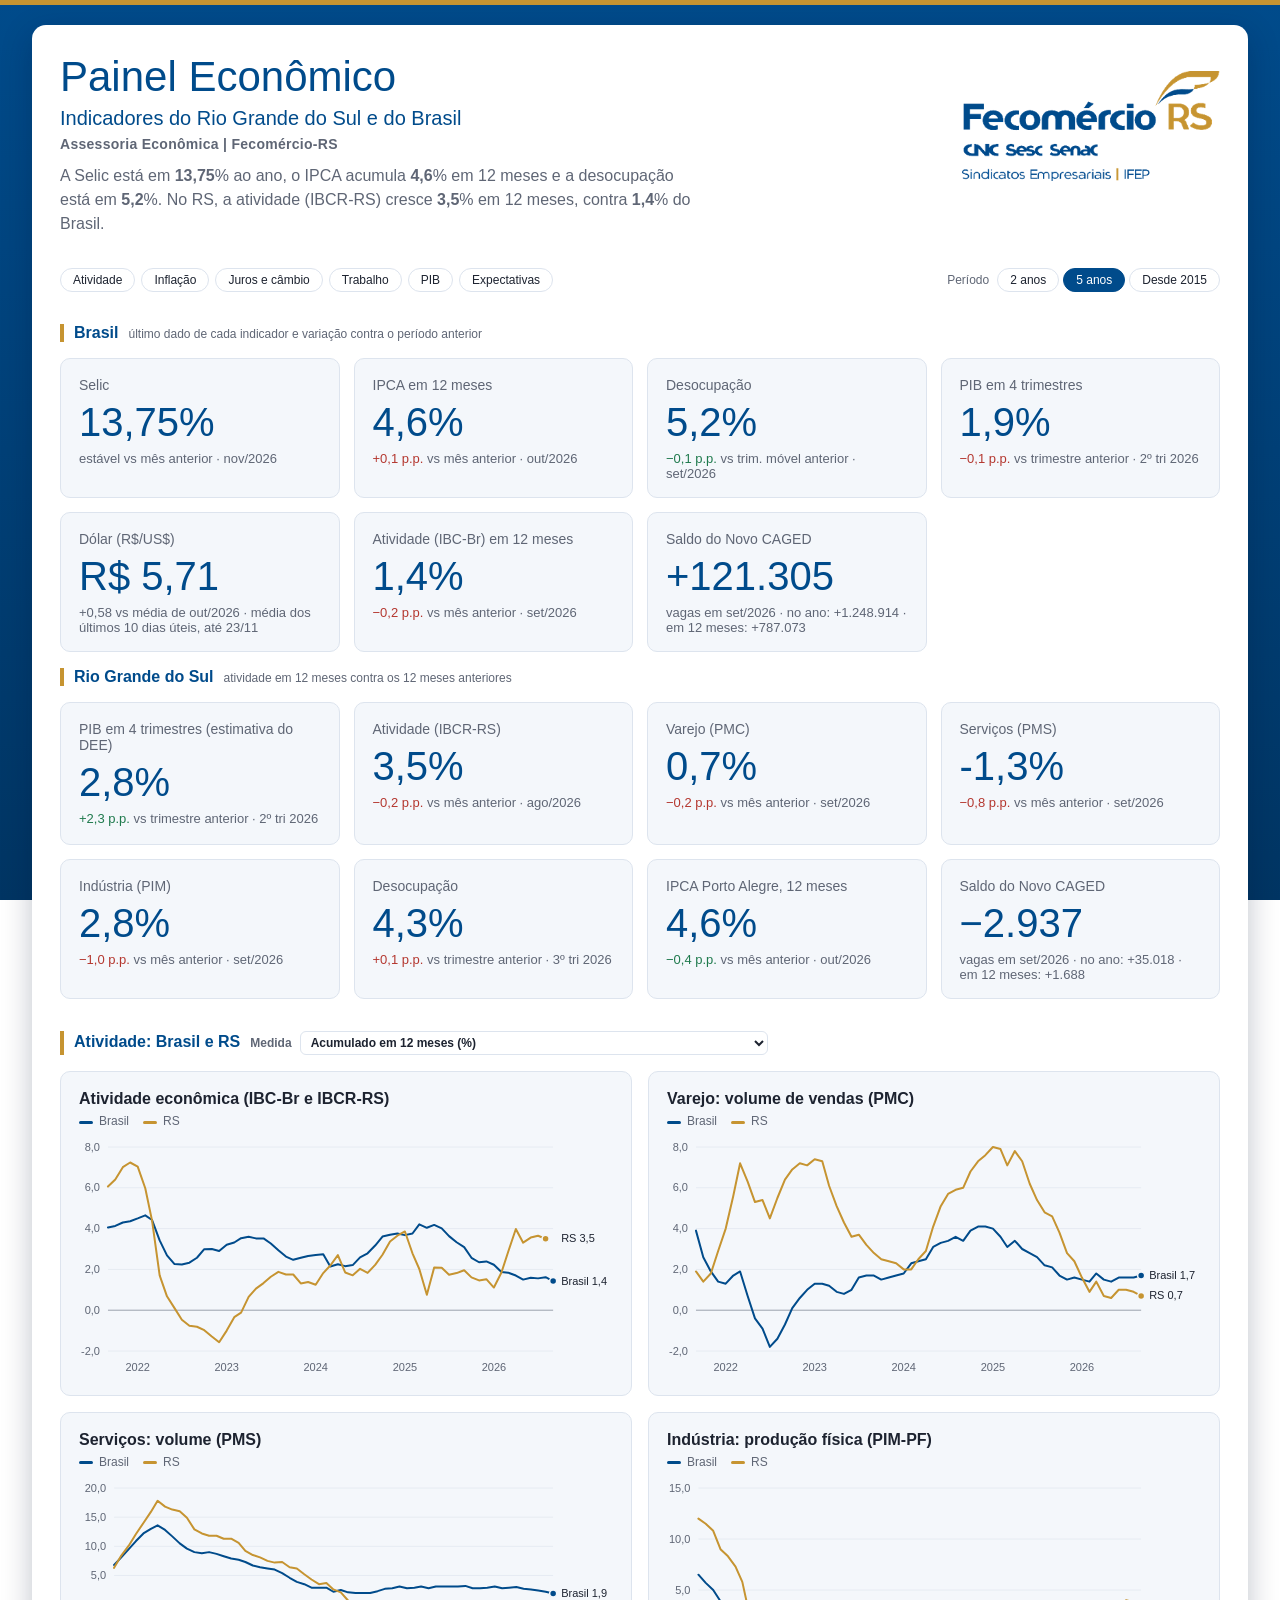
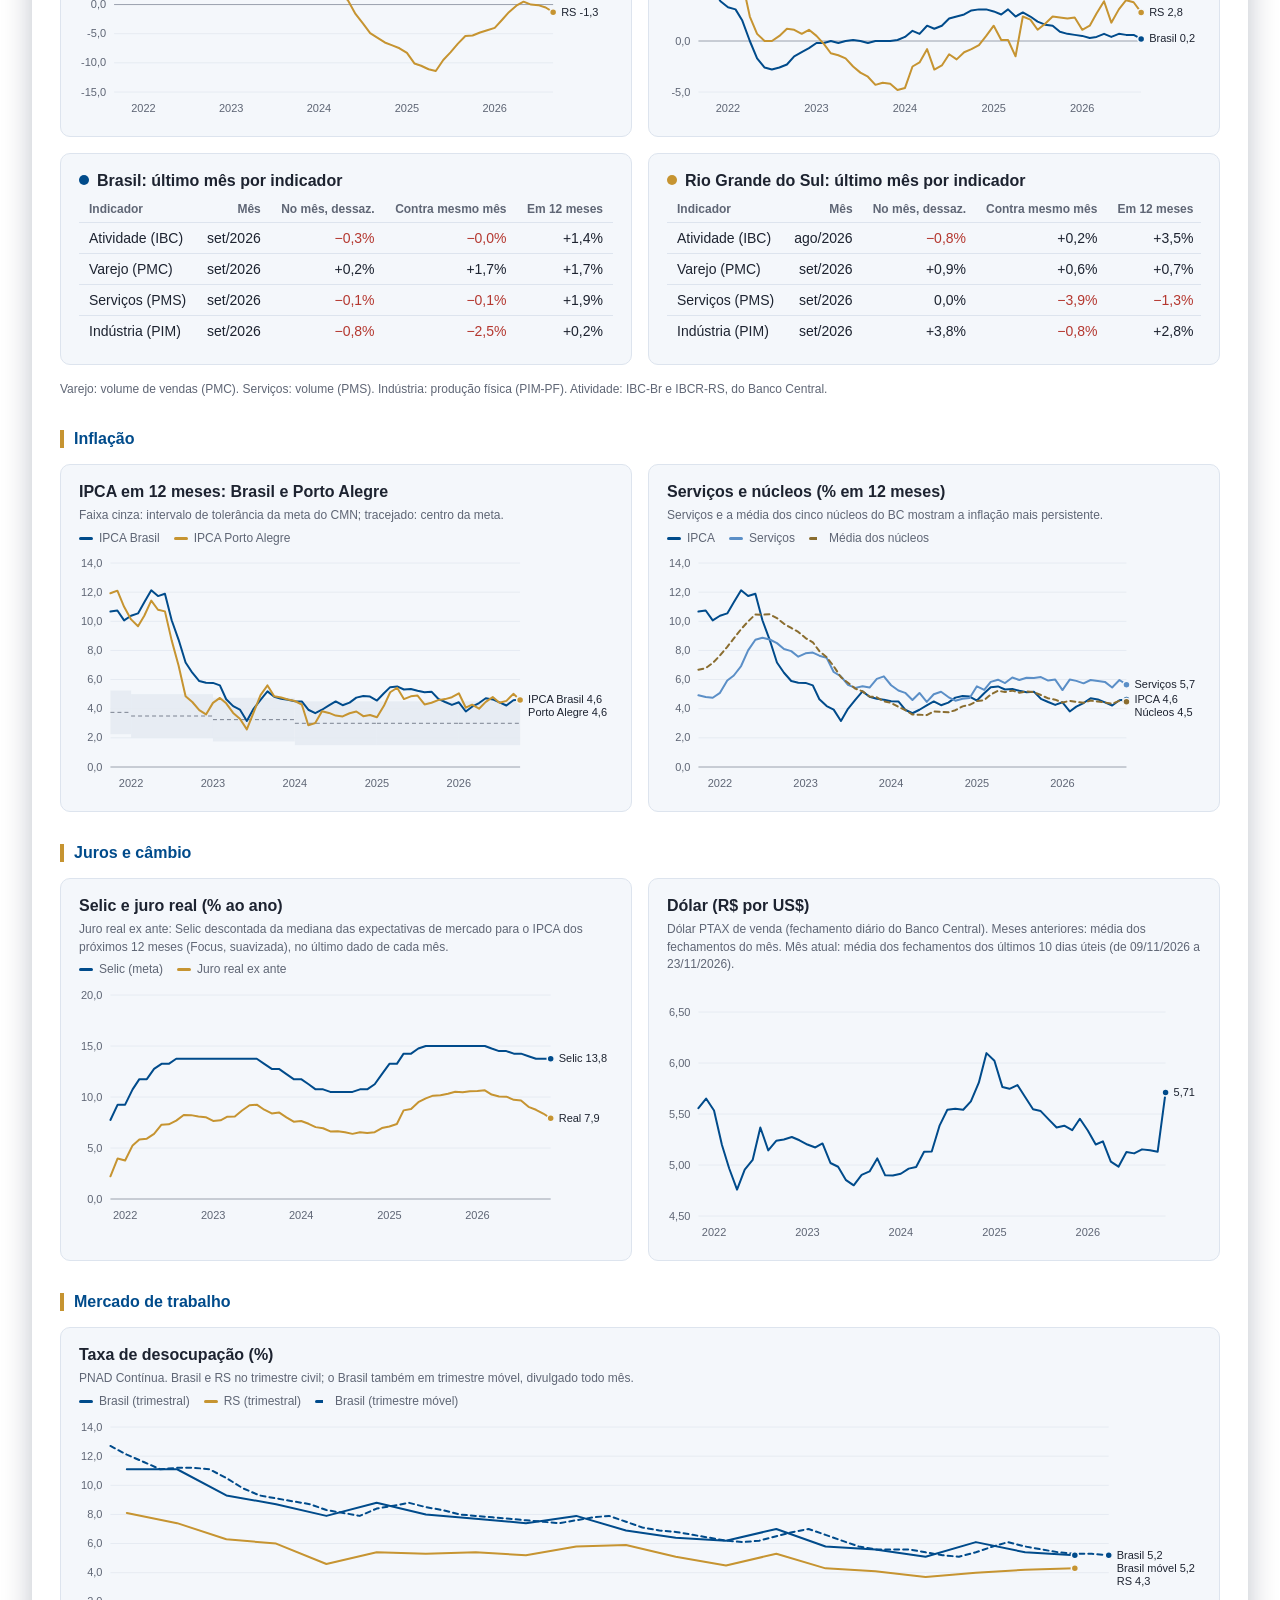
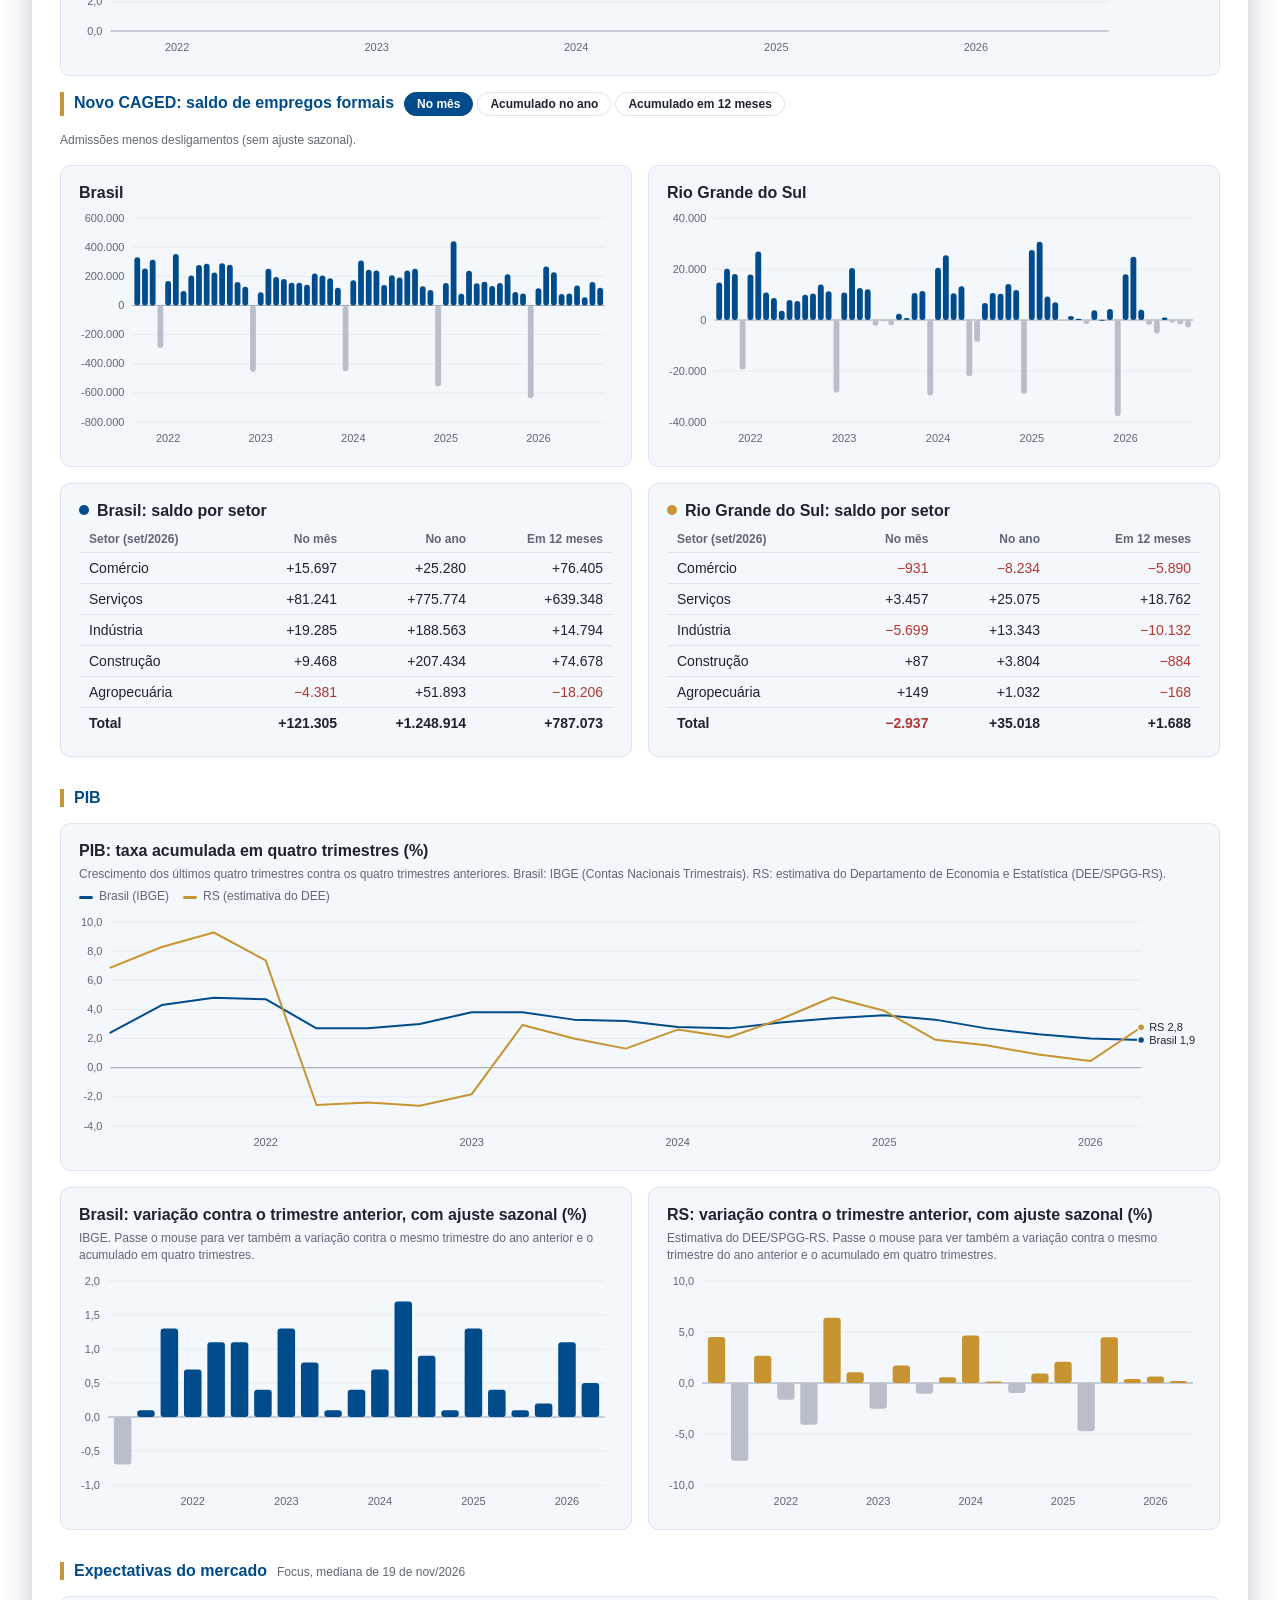
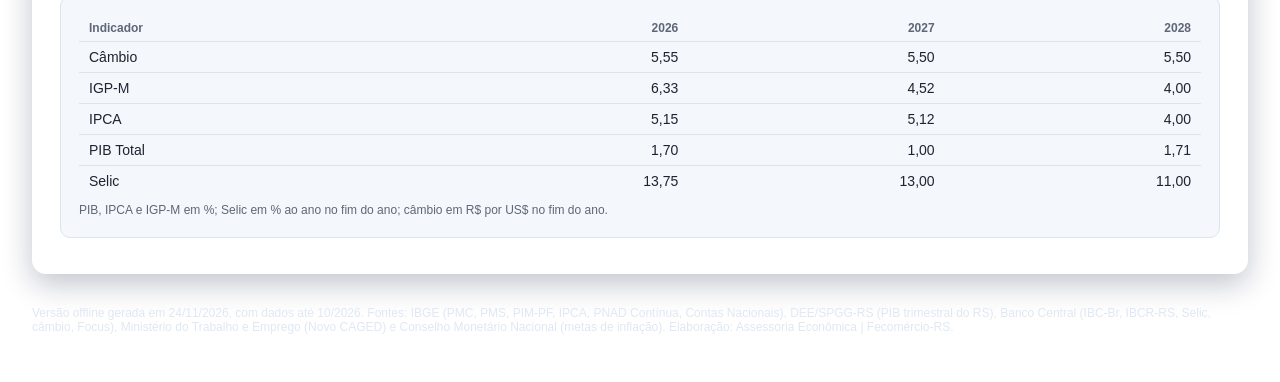
==== index.html @ 20d7b637 "Atualiza o painel (24/11/2026)" ====
<!doctype html>
<html lang="pt-BR">
<head>
<meta charset="utf-8">
<meta name="viewport" content="width=device-width, initial-scale=1">
<title>Painel Econômico | Fecomércio-RS</title>
<style>
:root {
  --color-bg: #ffffff; --color-fg: #1d2330; --color-fg-muted: #5f6675; --color-panel: #f6f7f9;
  --color-border-line: #e1e4ea; --color-ok: #1f7a4d; --color-bad: #b4372f;
  --cds-chart-grid: #e8ebf0; --cds-chart-axis: #9aa1ad; --cds-chart-reference: #7b8291; --cds-chart-muted: #b9bfca;
  --cds-surface-popover: #ffffff; --cds-border: #d5d9e0; --cds-shadow-popover: 0 4px 16px rgba(20, 28, 45, .12);
  --cds-text-secondary: #5f6675;
  --s1: #1f4e8c; --s2: #c0612b; --s3: #2e8a6e; --s4: #7b5ea7;
  color-scheme: light;
}
@media (prefers-color-scheme: dark) { :root {
  --color-bg: #15181e; --color-fg: #e8eaee; --color-fg-muted: #a2a8b3; --color-panel: #1d2129;
  --color-border-line: #2e333d; --color-ok: #5cc28f; --color-bad: #f07b6f;
  --cds-chart-grid: #2a2f38; --cds-chart-axis: #5d6471; --cds-chart-reference: #8a919d; --cds-chart-muted: #4c525d;
  --cds-surface-popover: #232833; --cds-border: #3a404b; --cds-shadow-popover: 0 4px 16px rgba(0, 0, 0, .45);
  --cds-text-secondary: #a2a8b3;
  --s1: #6ea4e8; --s2: #ee935a; --s3: #5cc2a0; --s4: #b399dd;
  color-scheme: dark;
} }
:root {
  --font-anthropic-sans: "Century Gothic", CenturyGothic, AppleGothic, "URW Gothic", sans-serif;
  --font-anthropic-serif: "Century Gothic", CenturyGothic, AppleGothic, "URW Gothic", sans-serif;
  --cds-font-size-caption: 12px; --cds-font-size-body: 14px; --cds-font-size-heading: 16px; --cds-font-size-title: 28px;
  --cds-font-weight-medium: 600;
  --cds-gap-xs: 6px; --cds-gap-sm: 10px; --cds-gap-md: 16px; --cds-gap-lg: 24px; --cds-gap-xl: 32px;
  --cds-pad-xs: 6px; --cds-pad-sm: 10px; --cds-pad-md: 14px; --cds-pad-lg: 18px;
  --cds-radius: 10px; --cds-dur-slow: 300ms;
}
html, body { margin: 0; background: var(--color-bg); color: var(--color-fg); }
#dash-root { padding: 28px var(--dash-gutter, 24px) 48px; }
.dash-skeleton { color: transparent !important; background: var(--color-border-line); border-radius: 4px; }
.pe-rodape { max-width: 1280px; margin: 32px auto 0; font-family: var(--font-anthropic-sans); font-size: 12px; color: var(--color-fg-muted); }
</style>
<style>/* Tema Fecomércio-RS: fundo azul #004B8B / #003563, detalhes em dourado #C69431, folha branca para o conteúdo.
   Sempre claro, mesmo com o computador no modo escuro. */
:root, :root[data-theme] {
  color-scheme: light;
  --color-bg: #ffffff; --color-fg: #1d2330; --color-fg-muted: #5f6675; --color-panel: #f4f7fb;
  --color-border-line: #dde4ee; --cds-chart-grid: #e6ebf2; --cds-chart-axis: #9aa1ad;
  --s1: #004B8B; --s2: #C69431; --s3: #5b8fc7; --s4: #8a6d2f;
  --color-ok: #1f7a4d; --color-bad: #b4372f; --cds-chart-reference: #7b8291; --cds-chart-muted: #b9bfca;
  --cds-surface-popover: #ffffff; --cds-border: #d5d9e0; --cds-shadow-popover: 0 4px 16px rgba(20, 28, 45, .12);
  --cds-text-secondary: #5f6675;
}
@media (prefers-color-scheme: dark) { :root {
  color-scheme: light;
  --color-bg: #ffffff; --color-fg: #1d2330; --color-fg-muted: #5f6675; --color-panel: #f4f7fb;
  --color-border-line: #dde4ee; --cds-chart-grid: #e6ebf2; --cds-chart-axis: #9aa1ad;
  --s1: #004B8B; --s2: #C69431; --s3: #5b8fc7; --s4: #8a6d2f;
  --color-ok: #1f7a4d; --color-bad: #b4372f; --cds-chart-reference: #7b8291; --cds-chart-muted: #b9bfca;
  --cds-surface-popover: #ffffff; --cds-border: #d5d9e0; --cds-shadow-popover: 0 4px 16px rgba(20, 28, 45, .12);
  --cds-text-secondary: #5f6675;
} }
html, body { background: linear-gradient(180deg, #004B8B 0%, #003563 100%) fixed; }
.fc-faixa { height: 5px; background: #C69431; }
#dash-root { padding-top: 20px !important; }
.pe { background: #ffffff; border-radius: 14px; padding: 28px 28px 36px; box-shadow: 0 10px 30px rgba(0, 20, 50, .25); }
.pe-title { color: #004B8B; font-size: 42px !important; line-height: 1.15; }
.pe-sub { color: #004B8B; font-size: 20px !important; }
.pe-org { color: #C69431; font-size: 14px !important; font-weight: 600; }
.pe-take { font-size: 16px !important; }
.pe-kpis { grid-template-columns: repeat(auto-fit, minmax(min(100%, 16rem), 1fr)) !important; gap: 14px !important; }
.pe-kpi { padding: 18px 18px 16px !important; gap: 6px !important; border-top: 3px solid #004B8B; }
.pe-kpi-l { font-size: 14px !important; }
.pe-kpi-v { font-size: 40px !important; color: #004B8B; }
.pe-kpi-d { font-size: 13px !important; }
.pe-h2 { color: #004B8B; border-left: 4px solid #C69431; padding-left: 10px; }
.pe button[aria-pressed="true"] { background: #004B8B !important; color: #fff !important; border-color: #004B8B !important; }
.pe-nav button:hover, .pe-seg button:hover { background: #eaf1f9; }
.pe-rodape { color: #dfe8f3; }
.pe-rodape a { color: #ffffff; }
@media (max-width: 600px) {
  .pe { padding: 18px 14px 24px; }
  .pe-title { font-size: 32px !important; }
}
</style>
</head>
<body>
<div class="fc-faixa"></div>
<div id="dash-root">
<script>// https://d3js.org v7.9.0 Copyright 2010-2023 Mike Bostock
!function(t,n){"object"==typeof exports&&"undefined"!=typeof module?n(exports):"function"==typeof define&&define.amd?define(["exports"],n):n((t="undefined"!=typeof globalThis?globalThis:t||self).d3=t.d3||{})}(this,(function(t){"use strict";function n(t,n){return null==t||null==n?NaN:t<n?-1:t>n?1:t>=n?0:NaN}function e(t,n){return null==t||null==n?NaN:n<t?-1:n>t?1:n>=t?0:NaN}function r(t){let r,o,a;function u(t,n,e=0,i=t.length){if(e<i){if(0!==r(n,n))return i;do{const r=e+i>>>1;o(t[r],n)<0?e=r+1:i=r}while(e<i)}return e}return 2!==t.length?(r=n,o=(e,r)=>n(t(e),r),a=(n,e)=>t(n)-e):(r=t===n||t===e?t:i,o=t,a=t),{left:u,center:function(t,n,e=0,r=t.length){const i=u(t,n,e,r-1);return i>e&&a(t[i-1],n)>-a(t[i],n)?i-1:i},right:function(t,n,e=0,i=t.length){if(e<i){if(0!==r(n,n))return i;do{const r=e+i>>>1;o(t[r],n)<=0?e=r+1:i=r}while(e<i)}return e}}}function i(){return 0}function o(t){return null===t?NaN:+t}const a=r(n),u=a.right,c=a.left,f=r(o).center;var s=u;const l=d(y),h=d((function(t){const n=y(t);return(t,e,r,i,o)=>{n(t,e,(r<<=2)+0,(i<<=2)+0,o<<=2),n(t,e,r+1,i+1,o),n(t,e,r+2,i+2,o),n(t,e,r+3,i+3,o)}}));function d(t){return function(n,e,r=e){if(!((e=+e)>=0))throw new RangeError("invalid rx");if(!((r=+r)>=0))throw new RangeError("invalid ry");let{data:i,width:o,height:a}=n;if(!((o=Math.floor(o))>=0))throw new RangeError("invalid width");if(!((a=Math.floor(void 0!==a?a:i.length/o))>=0))throw new RangeError("invalid height");if(!o||!a||!e&&!r)return n;const u=e&&t(e),c=r&&t(r),f=i.slice();return u&&c?(p(u,f,i,o,a),p(u,i,f,o,a),p(u,f,i,o,a),g(c,i,f,o,a),g(c,f,i,o,a),g(c,i,f,o,a)):u?(p(u,i,f,o,a),p(u,f,i,o,a),p(u,i,f,o,a)):c&&(g(c,i,f,o,a),g(c,f,i,o,a),g(c,i,f,o,a)),n}}function p(t,n,e,r,i){for(let o=0,a=r*i;o<a;)t(n,e,o,o+=r,1)}function g(t,n,e,r,i){for(let o=0,a=r*i;o<r;++o)t(n,e,o,o+a,r)}function y(t){const n=Math.floor(t);if(n===t)return function(t){const n=2*t+1;return(e,r,i,o,a)=>{if(!((o-=a)>=i))return;let u=t*r[i];const c=a*t;for(let t=i,n=i+c;t<n;t+=a)u+=r[Math.min(o,t)];for(let t=i,f=o;t<=f;t+=a)u+=r[Math.min(o,t+c)],e[t]=u/n,u-=r[Math.max(i,t-c)]}}(t);const e=t-n,r=2*t+1;return(t,i,o,a,u)=>{if(!((a-=u)>=o))return;let c=n*i[o];const f=u*n,s=f+u;for(let t=o,n=o+f;t<n;t+=u)c+=i[Math.min(a,t)];for(let n=o,l=a;n<=l;n+=u)c+=i[Math.min(a,n+f)],t[n]=(c+e*(i[Math.max(o,n-s)]+i[Math.min(a,n+s)]))/r,c-=i[Math.max(o,n-f)]}}function v(t,n){let e=0;if(void 0===n)for(let n of t)null!=n&&(n=+n)>=n&&++e;else{let r=-1;for(let i of t)null!=(i=n(i,++r,t))&&(i=+i)>=i&&++e}return e}function _(t){return 0|t.length}function b(t){return!(t>0)}function m(t){return"object"!=typeof t||"length"in t?t:Array.from(t)}function x(t,n){let e,r=0,i=0,o=0;if(void 0===n)for(let n of t)null!=n&&(n=+n)>=n&&(e=n-i,i+=e/++r,o+=e*(n-i));else{let a=-1;for(let u of t)null!=(u=n(u,++a,t))&&(u=+u)>=u&&(e=u-i,i+=e/++r,o+=e*(u-i))}if(r>1)return o/(r-1)}function w(t,n){const e=x(t,n);return e?Math.sqrt(e):e}function M(t,n){let e,r;if(void 0===n)for(const n of t)null!=n&&(void 0===e?n>=n&&(e=r=n):(e>n&&(e=n),r<n&&(r=n)));else{let i=-1;for(let o of t)null!=(o=n(o,++i,t))&&(void 0===e?o>=o&&(e=r=o):(e>o&&(e=o),r<o&&(r=o)))}return[e,r]}class T{constructor(){this._partials=new Float64Array(32),this._n=0}add(t){const n=this._partials;let e=0;for(let r=0;r<this._n&&r<32;r++){const i=n[r],o=t+i,a=Math.abs(t)<Math.abs(i)?t-(o-i):i-(o-t);a&&(n[e++]=a),t=o}return n[e]=t,this._n=e+1,this}valueOf(){const t=this._partials;let n,e,r,i=this._n,o=0;if(i>0){for(o=t[--i];i>0&&(n=o,e=t[--i],o=n+e,r=e-(o-n),!r););i>0&&(r<0&&t[i-1]<0||r>0&&t[i-1]>0)&&(e=2*r,n=o+e,e==n-o&&(o=n))}return o}}class InternMap extends Map{constructor(t,n=N){if(super(),Object.defineProperties(this,{_intern:{value:new Map},_key:{value:n}}),null!=t)for(const[n,e]of t)this.set(n,e)}get(t){return super.get(A(this,t))}has(t){return super.has(A(this,t))}set(t,n){return super.set(S(this,t),n)}delete(t){return super.delete(E(this,t))}}class InternSet extends Set{constructor(t,n=N){if(super(),Object.defineProperties(this,{_intern:{value:new Map},_key:{value:n}}),null!=t)for(const n of t)this.add(n)}has(t){return super.has(A(this,t))}add(t){return super.add(S(this,t))}delete(t){return super.delete(E(this,t))}}function A({_intern:t,_key:n},e){const r=n(e);return t.has(r)?t.get(r):e}function S({_intern:t,_key:n},e){const r=n(e);return t.has(r)?t.get(r):(t.set(r,e),e)}function E({_intern:t,_key:n},e){const r=n(e);return t.has(r)&&(e=t.get(r),t.delete(r)),e}function N(t){return null!==t&&"object"==typeof t?t.valueOf():t}function k(t){return t}function C(t,...n){return F(t,k,k,n)}function P(t,...n){return F(t,Array.from,k,n)}function z(t,n){for(let e=1,r=n.length;e<r;++e)t=t.flatMap((t=>t.pop().map((([n,e])=>[...t,n,e]))));return t}function $(t,n,...e){return F(t,k,n,e)}function D(t,n,...e){return F(t,Array.from,n,e)}function R(t){if(1!==t.length)throw new Error("duplicate key");return t[0]}function F(t,n,e,r){return function t(i,o){if(o>=r.length)return e(i);const a=new InternMap,u=r[o++];let c=-1;for(const t of i){const n=u(t,++c,i),e=a.get(n);e?e.push(t):a.set(n,[t])}for(const[n,e]of a)a.set(n,t(e,o));return n(a)}(t,0)}function q(t,n){return Array.from(n,(n=>t[n]))}function U(t,...n){if("function"!=typeof t[Symbol.iterator])throw new TypeError("values is not iterable");t=Array.from(t);let[e]=n;if(e&&2!==e.length||n.length>1){const r=Uint32Array.from(t,((t,n)=>n));return n.length>1?(n=n.map((n=>t.map(n))),r.sort(((t,e)=>{for(const r of n){const n=O(r[t],r[e]);if(n)return n}}))):(e=t.map(e),r.sort(((t,n)=>O(e[t],e[n])))),q(t,r)}return t.sort(I(e))}function I(t=n){if(t===n)return O;if("function"!=typeof t)throw new TypeError("compare is not a function");return(n,e)=>{const r=t(n,e);return r||0===r?r:(0===t(e,e))-(0===t(n,n))}}function O(t,n){return(null==t||!(t>=t))-(null==n||!(n>=n))||(t<n?-1:t>n?1:0)}var B=Array.prototype.slice;function Y(t){return()=>t}const L=Math.sqrt(50),j=Math.sqrt(10),H=Math.sqrt(2);function X(t,n,e){const r=(n-t)/Math.max(0,e),i=Math.floor(Math.log10(r)),o=r/Math.pow(10,i),a=o>=L?10:o>=j?5:o>=H?2:1;let u,c,f;return i<0?(f=Math.pow(10,-i)/a,u=Math.round(t*f),c=Math.round(n*f),u/f<t&&++u,c/f>n&&--c,f=-f):(f=Math.pow(10,i)*a,u=Math.round(t/f),c=Math.round(n/f),u*f<t&&++u,c*f>n&&--c),c<u&&.5<=e&&e<2?X(t,n,2*e):[u,c,f]}function G(t,n,e){if(!((e=+e)>0))return[];if((t=+t)===(n=+n))return[t];const r=n<t,[i,o,a]=r?X(n,t,e):X(t,n,e);if(!(o>=i))return[];const u=o-i+1,c=new Array(u);if(r)if(a<0)for(let t=0;t<u;++t)c[t]=(o-t)/-a;else for(let t=0;t<u;++t)c[t]=(o-t)*a;else if(a<0)for(let t=0;t<u;++t)c[t]=(i+t)/-a;else for(let t=0;t<u;++t)c[t]=(i+t)*a;return c}function V(t,n,e){return X(t=+t,n=+n,e=+e)[2]}function W(t,n,e){e=+e;const r=(n=+n)<(t=+t),i=r?V(n,t,e):V(t,n,e);return(r?-1:1)*(i<0?1/-i:i)}function Z(t,n,e){let r;for(;;){const i=V(t,n,e);if(i===r||0===i||!isFinite(i))return[t,n];i>0?(t=Math.floor(t/i)*i,n=Math.ceil(n/i)*i):i<0&&(t=Math.ceil(t*i)/i,n=Math.floor(n*i)/i),r=i}}function K(t){return Math.max(1,Math.ceil(Math.log(v(t))/Math.LN2)+1)}function Q(){var t=k,n=M,e=K;function r(r){Array.isArray(r)||(r=Array.from(r));var i,o,a,u=r.length,c=new Array(u);for(i=0;i<u;++i)c[i]=t(r[i],i,r);var f=n(c),l=f[0],h=f[1],d=e(c,l,h);if(!Array.isArray(d)){const t=h,e=+d;if(n===M&&([l,h]=Z(l,h,e)),(d=G(l,h,e))[0]<=l&&(a=V(l,h,e)),d[d.length-1]>=h)if(t>=h&&n===M){const t=V(l,h,e);isFinite(t)&&(t>0?h=(Math.floor(h/t)+1)*t:t<0&&(h=(Math.ceil(h*-t)+1)/-t))}else d.pop()}for(var p=d.length,g=0,y=p;d[g]<=l;)++g;for(;d[y-1]>h;)--y;(g||y<p)&&(d=d.slice(g,y),p=y-g);var v,_=new Array(p+1);for(i=0;i<=p;++i)(v=_[i]=[]).x0=i>0?d[i-1]:l,v.x1=i<p?d[i]:h;if(isFinite(a)){if(a>0)for(i=0;i<u;++i)null!=(o=c[i])&&l<=o&&o<=h&&_[Math.min(p,Math.floor((o-l)/a))].push(r[i]);else if(a<0)for(i=0;i<u;++i)if(null!=(o=c[i])&&l<=o&&o<=h){const t=Math.floor((l-o)*a);_[Math.min(p,t+(d[t]<=o))].push(r[i])}}else for(i=0;i<u;++i)null!=(o=c[i])&&l<=o&&o<=h&&_[s(d,o,0,p)].push(r[i]);return _}return r.value=function(n){return arguments.length?(t="function"==typeof n?n:Y(n),r):t},r.domain=function(t){return arguments.length?(n="function"==typeof t?t:Y([t[0],t[1]]),r):n},r.thresholds=function(t){return arguments.length?(e="function"==typeof t?t:Y(Array.isArray(t)?B.call(t):t),r):e},r}function J(t,n){let e;if(void 0===n)for(const n of t)null!=n&&(e<n||void 0===e&&n>=n)&&(e=n);else{let r=-1;for(let i of t)null!=(i=n(i,++r,t))&&(e<i||void 0===e&&i>=i)&&(e=i)}return e}function tt(t,n){let e,r=-1,i=-1;if(void 0===n)for(const n of t)++i,null!=n&&(e<n||void 0===e&&n>=n)&&(e=n,r=i);else for(let o of t)null!=(o=n(o,++i,t))&&(e<o||void 0===e&&o>=o)&&(e=o,r=i);return r}function nt(t,n){let e;if(void 0===n)for(const n of t)null!=n&&(e>n||void 0===e&&n>=n)&&(e=n);else{let r=-1;for(let i of t)null!=(i=n(i,++r,t))&&(e>i||void 0===e&&i>=i)&&(e=i)}return e}function et(t,n){let e,r=-1,i=-1;if(void 0===n)for(const n of t)++i,null!=n&&(e>n||void 0===e&&n>=n)&&(e=n,r=i);else for(let o of t)null!=(o=n(o,++i,t))&&(e>o||void 0===e&&o>=o)&&(e=o,r=i);return r}function rt(t,n,e=0,r=1/0,i){if(n=Math.floor(n),e=Math.floor(Math.max(0,e)),r=Math.floor(Math.min(t.length-1,r)),!(e<=n&&n<=r))return t;for(i=void 0===i?O:I(i);r>e;){if(r-e>600){const o=r-e+1,a=n-e+1,u=Math.log(o),c=.5*Math.exp(2*u/3),f=.5*Math.sqrt(u*c*(o-c)/o)*(a-o/2<0?-1:1);rt(t,n,Math.max(e,Math.floor(n-a*c/o+f)),Math.min(r,Math.floor(n+(o-a)*c/o+f)),i)}const o=t[n];let a=e,u=r;for(it(t,e,n),i(t[r],o)>0&&it(t,e,r);a<u;){for(it(t,a,u),++a,--u;i(t[a],o)<0;)++a;for(;i(t[u],o)>0;)--u}0===i(t[e],o)?it(t,e,u):(++u,it(t,u,r)),u<=n&&(e=u+1),n<=u&&(r=u-1)}return t}function it(t,n,e){const r=t[n];t[n]=t[e],t[e]=r}function ot(t,e=n){let r,i=!1;if(1===e.length){let o;for(const a of t){const t=e(a);(i?n(t,o)>0:0===n(t,t))&&(r=a,o=t,i=!0)}}else for(const n of t)(i?e(n,r)>0:0===e(n,n))&&(r=n,i=!0);return r}function at(t,n,e){if(t=Float64Array.from(function*(t,n){if(void 0===n)for(let n of t)null!=n&&(n=+n)>=n&&(yield n);else{let e=-1;for(let r of t)null!=(r=n(r,++e,t))&&(r=+r)>=r&&(yield r)}}(t,e)),(r=t.length)&&!isNaN(n=+n)){if(n<=0||r<2)return nt(t);if(n>=1)return J(t);var r,i=(r-1)*n,o=Math.floor(i),a=J(rt(t,o).subarray(0,o+1));return a+(nt(t.subarray(o+1))-a)*(i-o)}}function ut(t,n,e=o){if((r=t.length)&&!isNaN(n=+n)){if(n<=0||r<2)return+e(t[0],0,t);if(n>=1)return+e(t[r-1],r-1,t);var r,i=(r-1)*n,a=Math.floor(i),u=+e(t[a],a,t);return u+(+e(t[a+1],a+1,t)-u)*(i-a)}}function ct(t,n,e=o){if(!isNaN(n=+n)){if(r=Float64Array.from(t,((n,r)=>o(e(t[r],r,t)))),n<=0)return et(r);if(n>=1)return tt(r);var r,i=Uint32Array.from(t,((t,n)=>n)),a=r.length-1,u=Math.floor(a*n);return rt(i,u,0,a,((t,n)=>O(r[t],r[n]))),(u=ot(i.subarray(0,u+1),(t=>r[t])))>=0?u:-1}}function ft(t){return Array.from(function*(t){for(const n of t)yield*n}(t))}function st(t,n){return[t,n]}function lt(t,n,e){t=+t,n=+n,e=(i=arguments.length)<2?(n=t,t=0,1):i<3?1:+e;for(var r=-1,i=0|Math.max(0,Math.ceil((n-t)/e)),o=new Array(i);++r<i;)o[r]=t+r*e;return o}function ht(t,e=n){if(1===e.length)return et(t,e);let r,i=-1,o=-1;for(const n of t)++o,(i<0?0===e(n,n):e(n,r)<0)&&(r=n,i=o);return i}var dt=pt(Math.random);function pt(t){return function(n,e=0,r=n.length){let i=r-(e=+e);for(;i;){const r=t()*i--|0,o=n[i+e];n[i+e]=n[r+e],n[r+e]=o}return n}}function gt(t){if(!(i=t.length))return[];for(var n=-1,e=nt(t,yt),r=new Array(e);++n<e;)for(var i,o=-1,a=r[n]=new Array(i);++o<i;)a[o]=t[o][n];return r}function yt(t){return t.length}function vt(t){return t instanceof InternSet?t:new InternSet(t)}function _t(t,n){const e=t[Symbol.iterator](),r=new Set;for(const t of n){const n=bt(t);if(r.has(n))continue;let i,o;for(;({value:i,done:o}=e.next());){if(o)return!1;const t=bt(i);if(r.add(t),Object.is(n,t))break}}return!0}function bt(t){return null!==t&&"object"==typeof t?t.valueOf():t}function mt(t){return t}var xt=1,wt=2,Mt=3,Tt=4,At=1e-6;function St(t){return"translate("+t+",0)"}function Et(t){return"translate(0,"+t+")"}function Nt(t){return n=>+t(n)}function kt(t,n){return n=Math.max(0,t.bandwidth()-2*n)/2,t.round()&&(n=Math.round(n)),e=>+t(e)+n}function Ct(){return!this.__axis}function Pt(t,n){var e=[],r=null,i=null,o=6,a=6,u=3,c="undefined"!=typeof window&&window.devicePixelRatio>1?0:.5,f=t===xt||t===Tt?-1:1,s=t===Tt||t===wt?"x":"y",l=t===xt||t===Mt?St:Et;function h(h){var d=null==r?n.ticks?n.ticks.apply(n,e):n.domain():r,p=null==i?n.tickFormat?n.tickFormat.apply(n,e):mt:i,g=Math.max(o,0)+u,y=n.range(),v=+y[0]+c,_=+y[y.length-1]+c,b=(n.bandwidth?kt:Nt)(n.copy(),c),m=h.selection?h.selection():h,x=m.selectAll(".domain").data([null]),w=m.selectAll(".tick").data(d,n).order(),M=w.exit(),T=w.enter().append("g").attr("class","tick"),A=w.select("line"),S=w.select("text");x=x.merge(x.enter().insert("path",".tick").attr("class","domain").attr("stroke","currentColor")),w=w.merge(T),A=A.merge(T.append("line").attr("stroke","currentColor").attr(s+"2",f*o)),S=S.merge(T.append("text").attr("fill","currentColor").attr(s,f*g).attr("dy",t===xt?"0em":t===Mt?"0.71em":"0.32em")),h!==m&&(x=x.transition(h),w=w.transition(h),A=A.transition(h),S=S.transition(h),M=M.transition(h).attr("opacity",At).attr("transform",(function(t){return isFinite(t=b(t))?l(t+c):this.getAttribute("transform")})),T.attr("opacity",At).attr("transform",(function(t){var n=this.parentNode.__axis;return l((n&&isFinite(n=n(t))?n:b(t))+c)}))),M.remove(),x.attr("d",t===Tt||t===wt?a?"M"+f*a+","+v+"H"+c+"V"+_+"H"+f*a:"M"+c+","+v+"V"+_:a?"M"+v+","+f*a+"V"+c+"H"+_+"V"+f*a:"M"+v+","+c+"H"+_),w.attr("opacity",1).attr("transform",(function(t){return l(b(t)+c)})),A.attr(s+"2",f*o),S.attr(s,f*g).text(p),m.filter(Ct).attr("fill","none").attr("font-size",10).attr("font-family","sans-serif").attr("text-anchor",t===wt?"start":t===Tt?"end":"middle"),m.each((function(){this.__axis=b}))}return h.scale=function(t){return arguments.length?(n=t,h):n},h.ticks=function(){return e=Array.from(arguments),h},h.tickArguments=function(t){return arguments.length?(e=null==t?[]:Array.from(t),h):e.slice()},h.tickValues=function(t){return arguments.length?(r=null==t?null:Array.from(t),h):r&&r.slice()},h.tickFormat=function(t){return arguments.length?(i=t,h):i},h.tickSize=function(t){return arguments.length?(o=a=+t,h):o},h.tickSizeInner=function(t){return arguments.length?(o=+t,h):o},h.tickSizeOuter=function(t){return arguments.length?(a=+t,h):a},h.tickPadding=function(t){return arguments.length?(u=+t,h):u},h.offset=function(t){return arguments.length?(c=+t,h):c},h}var zt={value:()=>{}};function $t(){for(var t,n=0,e=arguments.length,r={};n<e;++n){if(!(t=arguments[n]+"")||t in r||/[\s.]/.test(t))throw new Error("illegal type: "+t);r[t]=[]}return new Dt(r)}function Dt(t){this._=t}function Rt(t,n){for(var e,r=0,i=t.length;r<i;++r)if((e=t[r]).name===n)return e.value}function Ft(t,n,e){for(var r=0,i=t.length;r<i;++r)if(t[r].name===n){t[r]=zt,t=t.slice(0,r).concat(t.slice(r+1));break}return null!=e&&t.push({name:n,value:e}),t}Dt.prototype=$t.prototype={constructor:Dt,on:function(t,n){var e,r,i=this._,o=(r=i,(t+"").trim().split(/^|\s+/).map((function(t){var n="",e=t.indexOf(".");if(e>=0&&(n=t.slice(e+1),t=t.slice(0,e)),t&&!r.hasOwnProperty(t))throw new Error("unknown type: "+t);return{type:t,name:n}}))),a=-1,u=o.length;if(!(arguments.length<2)){if(null!=n&&"function"!=typeof n)throw new Error("invalid callback: "+n);for(;++a<u;)if(e=(t=o[a]).type)i[e]=Ft(i[e],t.name,n);else if(null==n)for(e in i)i[e]=Ft(i[e],t.name,null);return this}for(;++a<u;)if((e=(t=o[a]).type)&&(e=Rt(i[e],t.name)))return e},copy:function(){var t={},n=this._;for(var e in n)t[e]=n[e].slice();return new Dt(t)},call:function(t,n){if((e=arguments.length-2)>0)for(var e,r,i=new Array(e),o=0;o<e;++o)i[o]=arguments[o+2];if(!this._.hasOwnProperty(t))throw new Error("unknown type: "+t);for(o=0,e=(r=this._[t]).length;o<e;++o)r[o].value.apply(n,i)},apply:function(t,n,e){if(!this._.hasOwnProperty(t))throw new Error("unknown type: "+t);for(var r=this._[t],i=0,o=r.length;i<o;++i)r[i].value.apply(n,e)}};var qt="http://www.w3.org/1999/xhtml",Ut={svg:"http://www.w3.org/2000/svg",xhtml:qt,xlink:"http://www.w3.org/1999/xlink",xml:"http://www.w3.org/XML/1998/namespace",xmlns:"http://www.w3.org/2000/xmlns/"};function It(t){var n=t+="",e=n.indexOf(":");return e>=0&&"xmlns"!==(n=t.slice(0,e))&&(t=t.slice(e+1)),Ut.hasOwnProperty(n)?{space:Ut[n],local:t}:t}function Ot(t){return function(){var n=this.ownerDocument,e=this.namespaceURI;return e===qt&&n.documentElement.namespaceURI===qt?n.createElement(t):n.createElementNS(e,t)}}function Bt(t){return function(){return this.ownerDocument.createElementNS(t.space,t.local)}}function Yt(t){var n=It(t);return(n.local?Bt:Ot)(n)}function Lt(){}function jt(t){return null==t?Lt:function(){return this.querySelector(t)}}function Ht(t){return null==t?[]:Array.isArray(t)?t:Array.from(t)}function Xt(){return[]}function Gt(t){return null==t?Xt:function(){return this.querySelectorAll(t)}}function Vt(t){return function(){return this.matches(t)}}function Wt(t){return function(n){return n.matches(t)}}var Zt=Array.prototype.find;function Kt(){return this.firstElementChild}var Qt=Array.prototype.filter;function Jt(){return Array.from(this.children)}function tn(t){return new Array(t.length)}function nn(t,n){this.ownerDocument=t.ownerDocument,this.namespaceURI=t.namespaceURI,this._next=null,this._parent=t,this.__data__=n}function en(t,n,e,r,i,o){for(var a,u=0,c=n.length,f=o.length;u<f;++u)(a=n[u])?(a.__data__=o[u],r[u]=a):e[u]=new nn(t,o[u]);for(;u<c;++u)(a=n[u])&&(i[u]=a)}function rn(t,n,e,r,i,o,a){var u,c,f,s=new Map,l=n.length,h=o.length,d=new Array(l);for(u=0;u<l;++u)(c=n[u])&&(d[u]=f=a.call(c,c.__data__,u,n)+"",s.has(f)?i[u]=c:s.set(f,c));for(u=0;u<h;++u)f=a.call(t,o[u],u,o)+"",(c=s.get(f))?(r[u]=c,c.__data__=o[u],s.delete(f)):e[u]=new nn(t,o[u]);for(u=0;u<l;++u)(c=n[u])&&s.get(d[u])===c&&(i[u]=c)}function on(t){return t.__data__}function an(t){return"object"==typeof t&&"length"in t?t:Array.from(t)}function un(t,n){return t<n?-1:t>n?1:t>=n?0:NaN}function cn(t){return function(){this.removeAttribute(t)}}function fn(t){return function(){this.removeAttributeNS(t.space,t.local)}}function sn(t,n){return function(){this.setAttribute(t,n)}}function ln(t,n){return function(){this.setAttributeNS(t.space,t.local,n)}}function hn(t,n){return function(){var e=n.apply(this,arguments);null==e?this.removeAttribute(t):this.setAttribute(t,e)}}function dn(t,n){return function(){var e=n.apply(this,arguments);null==e?this.removeAttributeNS(t.space,t.local):this.setAttributeNS(t.space,t.local,e)}}function pn(t){return t.ownerDocument&&t.ownerDocument.defaultView||t.document&&t||t.defaultView}function gn(t){return function(){this.style.removeProperty(t)}}function yn(t,n,e){return function(){this.style.setProperty(t,n,e)}}function vn(t,n,e){return function(){var r=n.apply(this,arguments);null==r?this.style.removeProperty(t):this.style.setProperty(t,r,e)}}function _n(t,n){return t.style.getPropertyValue(n)||pn(t).getComputedStyle(t,null).getPropertyValue(n)}function bn(t){return function(){delete this[t]}}function mn(t,n){return function(){this[t]=n}}function xn(t,n){return function(){var e=n.apply(this,arguments);null==e?delete this[t]:this[t]=e}}function wn(t){return t.trim().split(/^|\s+/)}function Mn(t){return t.classList||new Tn(t)}function Tn(t){this._node=t,this._names=wn(t.getAttribute("class")||"")}function An(t,n){for(var e=Mn(t),r=-1,i=n.length;++r<i;)e.add(n[r])}function Sn(t,n){for(var e=Mn(t),r=-1,i=n.length;++r<i;)e.remove(n[r])}function En(t){return function(){An(this,t)}}function Nn(t){return function(){Sn(this,t)}}function kn(t,n){return function(){(n.apply(this,arguments)?An:Sn)(this,t)}}function Cn(){this.textContent=""}function Pn(t){return function(){this.textContent=t}}function zn(t){return function(){var n=t.apply(this,arguments);this.textContent=null==n?"":n}}function $n(){this.innerHTML=""}function Dn(t){return function(){this.innerHTML=t}}function Rn(t){return function(){var n=t.apply(this,arguments);this.innerHTML=null==n?"":n}}function Fn(){this.nextSibling&&this.parentNode.appendChild(this)}function qn(){this.previousSibling&&this.parentNode.insertBefore(this,this.parentNode.firstChild)}function Un(){return null}function In(){var t=this.parentNode;t&&t.removeChild(this)}function On(){var t=this.cloneNode(!1),n=this.parentNode;return n?n.insertBefore(t,this.nextSibling):t}function Bn(){var t=this.cloneNode(!0),n=this.parentNode;return n?n.insertBefore(t,this.nextSibling):t}function Yn(t){return function(){var n=this.__on;if(n){for(var e,r=0,i=-1,o=n.length;r<o;++r)e=n[r],t.type&&e.type!==t.type||e.name!==t.name?n[++i]=e:this.removeEventListener(e.type,e.listener,e.options);++i?n.length=i:delete this.__on}}}function Ln(t,n,e){return function(){var r,i=this.__on,o=function(t){return function(n){t.call(this,n,this.__data__)}}(n);if(i)for(var a=0,u=i.length;a<u;++a)if((r=i[a]).type===t.type&&r.name===t.name)return this.removeEventListener(r.type,r.listener,r.options),this.addEventListener(r.type,r.listener=o,r.options=e),void(r.value=n);this.addEventListener(t.type,o,e),r={type:t.type,name:t.name,value:n,listener:o,options:e},i?i.push(r):this.__on=[r]}}function jn(t,n,e){var r=pn(t),i=r.CustomEvent;"function"==typeof i?i=new i(n,e):(i=r.document.createEvent("Event"),e?(i.initEvent(n,e.bubbles,e.cancelable),i.detail=e.detail):i.initEvent(n,!1,!1)),t.dispatchEvent(i)}function Hn(t,n){return function(){return jn(this,t,n)}}function Xn(t,n){return function(){return jn(this,t,n.apply(this,arguments))}}nn.prototype={constructor:nn,appendChild:function(t){return this._parent.insertBefore(t,this._next)},insertBefore:function(t,n){return this._parent.insertBefore(t,n)},querySelector:function(t){return this._parent.querySelector(t)},querySelectorAll:function(t){return this._parent.querySelectorAll(t)}},Tn.prototype={add:function(t){this._names.indexOf(t)<0&&(this._names.push(t),this._node.setAttribute("class",this._names.join(" ")))},remove:function(t){var n=this._names.indexOf(t);n>=0&&(this._names.splice(n,1),this._node.setAttribute("class",this._names.join(" ")))},contains:function(t){return this._names.indexOf(t)>=0}};var Gn=[null];function Vn(t,n){this._groups=t,this._parents=n}function Wn(){return new Vn([[document.documentElement]],Gn)}function Zn(t){return"string"==typeof t?new Vn([[document.querySelector(t)]],[document.documentElement]):new Vn([[t]],Gn)}Vn.prototype=Wn.prototype={constructor:Vn,select:function(t){"function"!=typeof t&&(t=jt(t));for(var n=this._groups,e=n.length,r=new Array(e),i=0;i<e;++i)for(var o,a,u=n[i],c=u.length,f=r[i]=new Array(c),s=0;s<c;++s)(o=u[s])&&(a=t.call(o,o.__data__,s,u))&&("__data__"in o&&(a.__data__=o.__data__),f[s]=a);return new Vn(r,this._parents)},selectAll:function(t){t="function"==typeof t?function(t){return function(){return Ht(t.apply(this,arguments))}}(t):Gt(t);for(var n=this._groups,e=n.length,r=[],i=[],o=0;o<e;++o)for(var a,u=n[o],c=u.length,f=0;f<c;++f)(a=u[f])&&(r.push(t.call(a,a.__data__,f,u)),i.push(a));return new Vn(r,i)},selectChild:function(t){return this.select(null==t?Kt:function(t){return function(){return Zt.call(this.children,t)}}("function"==typeof t?t:Wt(t)))},selectChildren:function(t){return this.selectAll(null==t?Jt:function(t){return function(){return Qt.call(this.children,t)}}("function"==typeof t?t:Wt(t)))},filter:function(t){"function"!=typeof t&&(t=Vt(t));for(var n=this._groups,e=n.length,r=new Array(e),i=0;i<e;++i)for(var o,a=n[i],u=a.length,c=r[i]=[],f=0;f<u;++f)(o=a[f])&&t.call(o,o.__data__,f,a)&&c.push(o);return new Vn(r,this._parents)},data:function(t,n){if(!arguments.length)return Array.from(this,on);var e=n?rn:en,r=this._parents,i=this._groups;"function"!=typeof t&&(t=function(t){return function(){return t}}(t));for(var o=i.length,a=new Array(o),u=new Array(o),c=new Array(o),f=0;f<o;++f){var s=r[f],l=i[f],h=l.length,d=an(t.call(s,s&&s.__data__,f,r)),p=d.length,g=u[f]=new Array(p),y=a[f]=new Array(p);e(s,l,g,y,c[f]=new Array(h),d,n);for(var v,_,b=0,m=0;b<p;++b)if(v=g[b]){for(b>=m&&(m=b+1);!(_=y[m])&&++m<p;);v._next=_||null}}return(a=new Vn(a,r))._enter=u,a._exit=c,a},enter:function(){return new Vn(this._enter||this._groups.map(tn),this._parents)},exit:function(){return new Vn(this._exit||this._groups.map(tn),this._parents)},join:function(t,n,e){var r=this.enter(),i=this,o=this.exit();return"function"==typeof t?(r=t(r))&&(r=r.selection()):r=r.append(t+""),null!=n&&(i=n(i))&&(i=i.selection()),null==e?o.remove():e(o),r&&i?r.merge(i).order():i},merge:function(t){for(var n=t.selection?t.selection():t,e=this._groups,r=n._groups,i=e.length,o=r.length,a=Math.min(i,o),u=new Array(i),c=0;c<a;++c)for(var f,s=e[c],l=r[c],h=s.length,d=u[c]=new Array(h),p=0;p<h;++p)(f=s[p]||l[p])&&(d[p]=f);for(;c<i;++c)u[c]=e[c];return new Vn(u,this._parents)},selection:function(){return this},order:function(){for(var t=this._groups,n=-1,e=t.length;++n<e;)for(var r,i=t[n],o=i.length-1,a=i[o];--o>=0;)(r=i[o])&&(a&&4^r.compareDocumentPosition(a)&&a.parentNode.insertBefore(r,a),a=r);return this},sort:function(t){function n(n,e){return n&&e?t(n.__data__,e.__data__):!n-!e}t||(t=un);for(var e=this._groups,r=e.length,i=new Array(r),o=0;o<r;++o){for(var a,u=e[o],c=u.length,f=i[o]=new Array(c),s=0;s<c;++s)(a=u[s])&&(f[s]=a);f.sort(n)}return new Vn(i,this._parents).order()},call:function(){var t=arguments[0];return arguments[0]=this,t.apply(null,arguments),this},nodes:function(){return Array.from(this)},node:function(){for(var t=this._groups,n=0,e=t.length;n<e;++n)for(var r=t[n],i=0,o=r.length;i<o;++i){var a=r[i];if(a)return a}return null},size:function(){let t=0;for(const n of this)++t;return t},empty:function(){return!this.node()},each:function(t){for(var n=this._groups,e=0,r=n.length;e<r;++e)for(var i,o=n[e],a=0,u=o.length;a<u;++a)(i=o[a])&&t.call(i,i.__data__,a,o);return this},attr:function(t,n){var e=It(t);if(arguments.length<2){var r=this.node();return e.local?r.getAttributeNS(e.space,e.local):r.getAttribute(e)}return this.each((null==n?e.local?fn:cn:"function"==typeof n?e.local?dn:hn:e.local?ln:sn)(e,n))},style:function(t,n,e){return arguments.length>1?this.each((null==n?gn:"function"==typeof n?vn:yn)(t,n,null==e?"":e)):_n(this.node(),t)},property:function(t,n){return arguments.length>1?this.each((null==n?bn:"function"==typeof n?xn:mn)(t,n)):this.node()[t]},classed:function(t,n){var e=wn(t+"");if(arguments.length<2){for(var r=Mn(this.node()),i=-1,o=e.length;++i<o;)if(!r.contains(e[i]))return!1;return!0}return this.each(("function"==typeof n?kn:n?En:Nn)(e,n))},text:function(t){return arguments.length?this.each(null==t?Cn:("function"==typeof t?zn:Pn)(t)):this.node().textContent},html:function(t){return arguments.length?this.each(null==t?$n:("function"==typeof t?Rn:Dn)(t)):this.node().innerHTML},raise:function(){return this.each(Fn)},lower:function(){return this.each(qn)},append:function(t){var n="function"==typeof t?t:Yt(t);return this.select((function(){return this.appendChild(n.apply(this,arguments))}))},insert:function(t,n){var e="function"==typeof t?t:Yt(t),r=null==n?Un:"function"==typeof n?n:jt(n);return this.select((function(){return this.insertBefore(e.apply(this,arguments),r.apply(this,arguments)||null)}))},remove:function(){return this.each(In)},clone:function(t){return this.select(t?Bn:On)},datum:function(t){return arguments.length?this.property("__data__",t):this.node().__data__},on:function(t,n,e){var r,i,o=function(t){return t.trim().split(/^|\s+/).map((function(t){var n="",e=t.indexOf(".");return e>=0&&(n=t.slice(e+1),t=t.slice(0,e)),{type:t,name:n}}))}(t+""),a=o.length;if(!(arguments.length<2)){for(u=n?Ln:Yn,r=0;r<a;++r)this.each(u(o[r],n,e));return this}var u=this.node().__on;if(u)for(var c,f=0,s=u.length;f<s;++f)for(r=0,c=u[f];r<a;++r)if((i=o[r]).type===c.type&&i.name===c.name)return c.value},dispatch:function(t,n){return this.each(("function"==typeof n?Xn:Hn)(t,n))},[Symbol.iterator]:function*(){for(var t=this._groups,n=0,e=t.length;n<e;++n)for(var r,i=t[n],o=0,a=i.length;o<a;++o)(r=i[o])&&(yield r)}};var Kn=0;function Qn(){return new Jn}function Jn(){this._="@"+(++Kn).toString(36)}function te(t){let n;for(;n=t.sourceEvent;)t=n;return t}function ne(t,n){if(t=te(t),void 0===n&&(n=t.currentTarget),n){var e=n.ownerSVGElement||n;if(e.createSVGPoint){var r=e.createSVGPoint();return r.x=t.clientX,r.y=t.clientY,[(r=r.matrixTransform(n.getScreenCTM().inverse())).x,r.y]}if(n.getBoundingClientRect){var i=n.getBoundingClientRect();return[t.clientX-i.left-n.clientLeft,t.clientY-i.top-n.clientTop]}}return[t.pageX,t.pageY]}Jn.prototype=Qn.prototype={constructor:Jn,get:function(t){for(var n=this._;!(n in t);)if(!(t=t.parentNode))return;return t[n]},set:function(t,n){return t[this._]=n},remove:function(t){return this._ in t&&delete t[this._]},toString:function(){return this._}};const ee={passive:!1},re={capture:!0,passive:!1};function ie(t){t.stopImmediatePropagation()}function oe(t){t.preventDefault(),t.stopImmediatePropagation()}function ae(t){var n=t.document.documentElement,e=Zn(t).on("dragstart.drag",oe,re);"onselectstart"in n?e.on("selectstart.drag",oe,re):(n.__noselect=n.style.MozUserSelect,n.style.MozUserSelect="none")}function ue(t,n){var e=t.document.documentElement,r=Zn(t).on("dragstart.drag",null);n&&(r.on("click.drag",oe,re),setTimeout((function(){r.on("click.drag",null)}),0)),"onselectstart"in e?r.on("selectstart.drag",null):(e.style.MozUserSelect=e.__noselect,delete e.__noselect)}var ce=t=>()=>t;function fe(t,{sourceEvent:n,subject:e,target:r,identifier:i,active:o,x:a,y:u,dx:c,dy:f,dispatch:s}){Object.defineProperties(this,{type:{value:t,enumerable:!0,configurable:!0},sourceEvent:{value:n,enumerable:!0,configurable:!0},subject:{value:e,enumerable:!0,configurable:!0},target:{value:r,enumerable:!0,configurable:!0},identifier:{value:i,enumerable:!0,configurable:!0},active:{value:o,enumerable:!0,configurable:!0},x:{value:a,enumerable:!0,configurable:!0},y:{value:u,enumerable:!0,configurable:!0},dx:{value:c,enumerable:!0,configurable:!0},dy:{value:f,enumerable:!0,configurable:!0},_:{value:s}})}function se(t){return!t.ctrlKey&&!t.button}function le(){return this.parentNode}function he(t,n){return null==n?{x:t.x,y:t.y}:n}function de(){return navigator.maxTouchPoints||"ontouchstart"in this}function pe(t,n,e){t.prototype=n.prototype=e,e.constructor=t}function ge(t,n){var e=Object.create(t.prototype);for(var r in n)e[r]=n[r];return e}function ye(){}fe.prototype.on=function(){var t=this._.on.apply(this._,arguments);return t===this._?this:t};var ve=.7,_e=1/ve,be="\\s*([+-]?\\d+)\\s*",me="\\s*([+-]?(?:\\d*\\.)?\\d+(?:[eE][+-]?\\d+)?)\\s*",xe="\\s*([+-]?(?:\\d*\\.)?\\d+(?:[eE][+-]?\\d+)?)%\\s*",we=/^#([0-9a-f]{3,8})$/,Me=new RegExp(`^rgb\\(${be},${be},${be}\\)$`),Te=new RegExp(`^rgb\\(${xe},${xe},${xe}\\)$`),Ae=new RegExp(`^rgba\\(${be},${be},${be},${me}\\)$`),Se=new RegExp(`^rgba\\(${xe},${xe},${xe},${me}\\)$`),Ee=new RegExp(`^hsl\\(${me},${xe},${xe}\\)$`),Ne=new RegExp(`^hsla\\(${me},${xe},${xe},${me}\\)$`),ke={aliceblue:15792383,antiquewhite:16444375,aqua:65535,aquamarine:8388564,azure:15794175,beige:16119260,bisque:16770244,black:0,blanchedalmond:16772045,blue:255,blueviolet:9055202,brown:10824234,burlywood:14596231,cadetblue:6266528,chartreuse:8388352,chocolate:13789470,coral:16744272,cornflowerblue:6591981,cornsilk:16775388,crimson:14423100,cyan:65535,darkblue:139,darkcyan:35723,darkgoldenrod:12092939,darkgray:11119017,darkgreen:25600,darkgrey:11119017,darkkhaki:12433259,darkmagenta:9109643,darkolivegreen:5597999,darkorange:16747520,darkorchid:10040012,darkred:9109504,darksalmon:15308410,darkseagreen:9419919,darkslateblue:4734347,darkslategray:3100495,darkslategrey:3100495,darkturquoise:52945,darkviolet:9699539,deeppink:16716947,deepskyblue:49151,dimgray:6908265,dimgrey:6908265,dodgerblue:2003199,firebrick:11674146,floralwhite:16775920,forestgreen:2263842,fuchsia:16711935,gainsboro:14474460,ghostwhite:16316671,gold:16766720,goldenrod:14329120,gray:8421504,green:32768,greenyellow:11403055,grey:8421504,honeydew:15794160,hotpink:16738740,indianred:13458524,indigo:4915330,ivory:16777200,khaki:15787660,lavender:15132410,lavenderblush:16773365,lawngreen:8190976,lemonchiffon:16775885,lightblue:11393254,lightcoral:15761536,lightcyan:14745599,lightgoldenrodyellow:16448210,lightgray:13882323,lightgreen:9498256,lightgrey:13882323,lightpink:16758465,lightsalmon:16752762,lightseagreen:2142890,lightskyblue:8900346,lightslategray:7833753,lightslategrey:7833753,lightsteelblue:11584734,lightyellow:16777184,lime:65280,limegreen:3329330,linen:16445670,magenta:16711935,maroon:8388608,mediumaquamarine:6737322,mediumblue:205,mediumorchid:12211667,mediumpurple:9662683,mediumseagreen:3978097,mediumslateblue:8087790,mediumspringgreen:64154,mediumturquoise:4772300,mediumvioletred:13047173,midnightblue:1644912,mintcream:16121850,mistyrose:16770273,moccasin:16770229,navajowhite:16768685,navy:128,oldlace:16643558,olive:8421376,olivedrab:7048739,orange:16753920,orangered:16729344,orchid:14315734,palegoldenrod:15657130,palegreen:10025880,paleturquoise:11529966,palevioletred:14381203,papayawhip:16773077,peachpuff:16767673,peru:13468991,pink:16761035,plum:14524637,powderblue:11591910,purple:8388736,rebeccapurple:6697881,red:16711680,rosybrown:12357519,royalblue:4286945,saddlebrown:9127187,salmon:16416882,sandybrown:16032864,seagreen:3050327,seashell:16774638,sienna:10506797,silver:12632256,skyblue:8900331,slateblue:6970061,slategray:7372944,slategrey:7372944,snow:16775930,springgreen:65407,steelblue:4620980,tan:13808780,teal:32896,thistle:14204888,tomato:16737095,turquoise:4251856,violet:15631086,wheat:16113331,white:16777215,whitesmoke:16119285,yellow:16776960,yellowgreen:10145074};function Ce(){return this.rgb().formatHex()}function Pe(){return this.rgb().formatRgb()}function ze(t){var n,e;return t=(t+"").trim().toLowerCase(),(n=we.exec(t))?(e=n[1].length,n=parseInt(n[1],16),6===e?$e(n):3===e?new qe(n>>8&15|n>>4&240,n>>4&15|240&n,(15&n)<<4|15&n,1):8===e?De(n>>24&255,n>>16&255,n>>8&255,(255&n)/255):4===e?De(n>>12&15|n>>8&240,n>>8&15|n>>4&240,n>>4&15|240&n,((15&n)<<4|15&n)/255):null):(n=Me.exec(t))?new qe(n[1],n[2],n[3],1):(n=Te.exec(t))?new qe(255*n[1]/100,255*n[2]/100,255*n[3]/100,1):(n=Ae.exec(t))?De(n[1],n[2],n[3],n[4]):(n=Se.exec(t))?De(255*n[1]/100,255*n[2]/100,255*n[3]/100,n[4]):(n=Ee.exec(t))?Le(n[1],n[2]/100,n[3]/100,1):(n=Ne.exec(t))?Le(n[1],n[2]/100,n[3]/100,n[4]):ke.hasOwnProperty(t)?$e(ke[t]):"transparent"===t?new qe(NaN,NaN,NaN,0):null}function $e(t){return new qe(t>>16&255,t>>8&255,255&t,1)}function De(t,n,e,r){return r<=0&&(t=n=e=NaN),new qe(t,n,e,r)}function Re(t){return t instanceof ye||(t=ze(t)),t?new qe((t=t.rgb()).r,t.g,t.b,t.opacity):new qe}function Fe(t,n,e,r){return 1===arguments.length?Re(t):new qe(t,n,e,null==r?1:r)}function qe(t,n,e,r){this.r=+t,this.g=+n,this.b=+e,this.opacity=+r}function Ue(){return`#${Ye(this.r)}${Ye(this.g)}${Ye(this.b)}`}function Ie(){const t=Oe(this.opacity);return`${1===t?"rgb(":"rgba("}${Be(this.r)}, ${Be(this.g)}, ${Be(this.b)}${1===t?")":`, ${t})`}`}function Oe(t){return isNaN(t)?1:Math.max(0,Math.min(1,t))}function Be(t){return Math.max(0,Math.min(255,Math.round(t)||0))}function Ye(t){return((t=Be(t))<16?"0":"")+t.toString(16)}function Le(t,n,e,r){return r<=0?t=n=e=NaN:e<=0||e>=1?t=n=NaN:n<=0&&(t=NaN),new Xe(t,n,e,r)}function je(t){if(t instanceof Xe)return new Xe(t.h,t.s,t.l,t.opacity);if(t instanceof ye||(t=ze(t)),!t)return new Xe;if(t instanceof Xe)return t;var n=(t=t.rgb()).r/255,e=t.g/255,r=t.b/255,i=Math.min(n,e,r),o=Math.max(n,e,r),a=NaN,u=o-i,c=(o+i)/2;return u?(a=n===o?(e-r)/u+6*(e<r):e===o?(r-n)/u+2:(n-e)/u+4,u/=c<.5?o+i:2-o-i,a*=60):u=c>0&&c<1?0:a,new Xe(a,u,c,t.opacity)}function He(t,n,e,r){return 1===arguments.length?je(t):new Xe(t,n,e,null==r?1:r)}function Xe(t,n,e,r){this.h=+t,this.s=+n,this.l=+e,this.opacity=+r}function Ge(t){return(t=(t||0)%360)<0?t+360:t}function Ve(t){return Math.max(0,Math.min(1,t||0))}function We(t,n,e){return 255*(t<60?n+(e-n)*t/60:t<180?e:t<240?n+(e-n)*(240-t)/60:n)}pe(ye,ze,{copy(t){return Object.assign(new this.constructor,this,t)},displayable(){return this.rgb().displayable()},hex:Ce,formatHex:Ce,formatHex8:function(){return this.rgb().formatHex8()},formatHsl:function(){return je(this).formatHsl()},formatRgb:Pe,toString:Pe}),pe(qe,Fe,ge(ye,{brighter(t){return t=null==t?_e:Math.pow(_e,t),new qe(this.r*t,this.g*t,this.b*t,this.opacity)},darker(t){return t=null==t?ve:Math.pow(ve,t),new qe(this.r*t,this.g*t,this.b*t,this.opacity)},rgb(){return this},clamp(){return new qe(Be(this.r),Be(this.g),Be(this.b),Oe(this.opacity))},displayable(){return-.5<=this.r&&this.r<255.5&&-.5<=this.g&&this.g<255.5&&-.5<=this.b&&this.b<255.5&&0<=this.opacity&&this.opacity<=1},hex:Ue,formatHex:Ue,formatHex8:function(){return`#${Ye(this.r)}${Ye(this.g)}${Ye(this.b)}${Ye(255*(isNaN(this.opacity)?1:this.opacity))}`},formatRgb:Ie,toString:Ie})),pe(Xe,He,ge(ye,{brighter(t){return t=null==t?_e:Math.pow(_e,t),new Xe(this.h,this.s,this.l*t,this.opacity)},darker(t){return t=null==t?ve:Math.pow(ve,t),new Xe(this.h,this.s,this.l*t,this.opacity)},rgb(){var t=this.h%360+360*(this.h<0),n=isNaN(t)||isNaN(this.s)?0:this.s,e=this.l,r=e+(e<.5?e:1-e)*n,i=2*e-r;return new qe(We(t>=240?t-240:t+120,i,r),We(t,i,r),We(t<120?t+240:t-120,i,r),this.opacity)},clamp(){return new Xe(Ge(this.h),Ve(this.s),Ve(this.l),Oe(this.opacity))},displayable(){return(0<=this.s&&this.s<=1||isNaN(this.s))&&0<=this.l&&this.l<=1&&0<=this.opacity&&this.opacity<=1},formatHsl(){const t=Oe(this.opacity);return`${1===t?"hsl(":"hsla("}${Ge(this.h)}, ${100*Ve(this.s)}%, ${100*Ve(this.l)}%${1===t?")":`, ${t})`}`}}));const Ze=Math.PI/180,Ke=180/Math.PI,Qe=.96422,Je=1,tr=.82521,nr=4/29,er=6/29,rr=3*er*er,ir=er*er*er;function or(t){if(t instanceof ur)return new ur(t.l,t.a,t.b,t.opacity);if(t instanceof pr)return gr(t);t instanceof qe||(t=Re(t));var n,e,r=lr(t.r),i=lr(t.g),o=lr(t.b),a=cr((.2225045*r+.7168786*i+.0606169*o)/Je);return r===i&&i===o?n=e=a:(n=cr((.4360747*r+.3850649*i+.1430804*o)/Qe),e=cr((.0139322*r+.0971045*i+.7141733*o)/tr)),new ur(116*a-16,500*(n-a),200*(a-e),t.opacity)}function ar(t,n,e,r){return 1===arguments.length?or(t):new ur(t,n,e,null==r?1:r)}function ur(t,n,e,r){this.l=+t,this.a=+n,this.b=+e,this.opacity=+r}function cr(t){return t>ir?Math.pow(t,1/3):t/rr+nr}function fr(t){return t>er?t*t*t:rr*(t-nr)}function sr(t){return 255*(t<=.0031308?12.92*t:1.055*Math.pow(t,1/2.4)-.055)}function lr(t){return(t/=255)<=.04045?t/12.92:Math.pow((t+.055)/1.055,2.4)}function hr(t){if(t instanceof pr)return new pr(t.h,t.c,t.l,t.opacity);if(t instanceof ur||(t=or(t)),0===t.a&&0===t.b)return new pr(NaN,0<t.l&&t.l<100?0:NaN,t.l,t.opacity);var n=Math.atan2(t.b,t.a)*Ke;return new pr(n<0?n+360:n,Math.sqrt(t.a*t.a+t.b*t.b),t.l,t.opacity)}function dr(t,n,e,r){return 1===arguments.length?hr(t):new pr(t,n,e,null==r?1:r)}function pr(t,n,e,r){this.h=+t,this.c=+n,this.l=+e,this.opacity=+r}function gr(t){if(isNaN(t.h))return new ur(t.l,0,0,t.opacity);var n=t.h*Ze;return new ur(t.l,Math.cos(n)*t.c,Math.sin(n)*t.c,t.opacity)}pe(ur,ar,ge(ye,{brighter(t){return new ur(this.l+18*(null==t?1:t),this.a,this.b,this.opacity)},darker(t){return new ur(this.l-18*(null==t?1:t),this.a,this.b,this.opacity)},rgb(){var t=(this.l+16)/116,n=isNaN(this.a)?t:t+this.a/500,e=isNaN(this.b)?t:t-this.b/200;return new qe(sr(3.1338561*(n=Qe*fr(n))-1.6168667*(t=Je*fr(t))-.4906146*(e=tr*fr(e))),sr(-.9787684*n+1.9161415*t+.033454*e),sr(.0719453*n-.2289914*t+1.4052427*e),this.opacity)}})),pe(pr,dr,ge(ye,{brighter(t){return new pr(this.h,this.c,this.l+18*(null==t?1:t),this.opacity)},darker(t){return new pr(this.h,this.c,this.l-18*(null==t?1:t),this.opacity)},rgb(){return gr(this).rgb()}}));var yr=-.14861,vr=1.78277,_r=-.29227,br=-.90649,mr=1.97294,xr=mr*br,wr=mr*vr,Mr=vr*_r-br*yr;function Tr(t,n,e,r){return 1===arguments.length?function(t){if(t instanceof Ar)return new Ar(t.h,t.s,t.l,t.opacity);t instanceof qe||(t=Re(t));var n=t.r/255,e=t.g/255,r=t.b/255,i=(Mr*r+xr*n-wr*e)/(Mr+xr-wr),o=r-i,a=(mr*(e-i)-_r*o)/br,u=Math.sqrt(a*a+o*o)/(mr*i*(1-i)),c=u?Math.atan2(a,o)*Ke-120:NaN;return new Ar(c<0?c+360:c,u,i,t.opacity)}(t):new Ar(t,n,e,null==r?1:r)}function Ar(t,n,e,r){this.h=+t,this.s=+n,this.l=+e,this.opacity=+r}function Sr(t,n,e,r,i){var o=t*t,a=o*t;return((1-3*t+3*o-a)*n+(4-6*o+3*a)*e+(1+3*t+3*o-3*a)*r+a*i)/6}function Er(t){var n=t.length-1;return function(e){var r=e<=0?e=0:e>=1?(e=1,n-1):Math.floor(e*n),i=t[r],o=t[r+1],a=r>0?t[r-1]:2*i-o,u=r<n-1?t[r+2]:2*o-i;return Sr((e-r/n)*n,a,i,o,u)}}function Nr(t){var n=t.length;return function(e){var r=Math.floor(((e%=1)<0?++e:e)*n),i=t[(r+n-1)%n],o=t[r%n],a=t[(r+1)%n],u=t[(r+2)%n];return Sr((e-r/n)*n,i,o,a,u)}}pe(Ar,Tr,ge(ye,{brighter(t){return t=null==t?_e:Math.pow(_e,t),new Ar(this.h,this.s,this.l*t,this.opacity)},darker(t){return t=null==t?ve:Math.pow(ve,t),new Ar(this.h,this.s,this.l*t,this.opacity)},rgb(){var t=isNaN(this.h)?0:(this.h+120)*Ze,n=+this.l,e=isNaN(this.s)?0:this.s*n*(1-n),r=Math.cos(t),i=Math.sin(t);return new qe(255*(n+e*(yr*r+vr*i)),255*(n+e*(_r*r+br*i)),255*(n+e*(mr*r)),this.opacity)}}));var kr=t=>()=>t;function Cr(t,n){return function(e){return t+e*n}}function Pr(t,n){var e=n-t;return e?Cr(t,e>180||e<-180?e-360*Math.round(e/360):e):kr(isNaN(t)?n:t)}function zr(t){return 1==(t=+t)?$r:function(n,e){return e-n?function(t,n,e){return t=Math.pow(t,e),n=Math.pow(n,e)-t,e=1/e,function(r){return Math.pow(t+r*n,e)}}(n,e,t):kr(isNaN(n)?e:n)}}function $r(t,n){var e=n-t;return e?Cr(t,e):kr(isNaN(t)?n:t)}var Dr=function t(n){var e=zr(n);function r(t,n){var r=e((t=Fe(t)).r,(n=Fe(n)).r),i=e(t.g,n.g),o=e(t.b,n.b),a=$r(t.opacity,n.opacity);return function(n){return t.r=r(n),t.g=i(n),t.b=o(n),t.opacity=a(n),t+""}}return r.gamma=t,r}(1);function Rr(t){return function(n){var e,r,i=n.length,o=new Array(i),a=new Array(i),u=new Array(i);for(e=0;e<i;++e)r=Fe(n[e]),o[e]=r.r||0,a[e]=r.g||0,u[e]=r.b||0;return o=t(o),a=t(a),u=t(u),r.opacity=1,function(t){return r.r=o(t),r.g=a(t),r.b=u(t),r+""}}}var Fr=Rr(Er),qr=Rr(Nr);function Ur(t,n){n||(n=[]);var e,r=t?Math.min(n.length,t.length):0,i=n.slice();return function(o){for(e=0;e<r;++e)i[e]=t[e]*(1-o)+n[e]*o;return i}}function Ir(t){return ArrayBuffer.isView(t)&&!(t instanceof DataView)}function Or(t,n){var e,r=n?n.length:0,i=t?Math.min(r,t.length):0,o=new Array(i),a=new Array(r);for(e=0;e<i;++e)o[e]=Gr(t[e],n[e]);for(;e<r;++e)a[e]=n[e];return function(t){for(e=0;e<i;++e)a[e]=o[e](t);return a}}function Br(t,n){var e=new Date;return t=+t,n=+n,function(r){return e.setTime(t*(1-r)+n*r),e}}function Yr(t,n){return t=+t,n=+n,function(e){return t*(1-e)+n*e}}function Lr(t,n){var e,r={},i={};for(e in null!==t&&"object"==typeof t||(t={}),null!==n&&"object"==typeof n||(n={}),n)e in t?r[e]=Gr(t[e],n[e]):i[e]=n[e];return function(t){for(e in r)i[e]=r[e](t);return i}}var jr=/[-+]?(?:\d+\.?\d*|\.?\d+)(?:[eE][-+]?\d+)?/g,Hr=new RegExp(jr.source,"g");function Xr(t,n){var e,r,i,o=jr.lastIndex=Hr.lastIndex=0,a=-1,u=[],c=[];for(t+="",n+="";(e=jr.exec(t))&&(r=Hr.exec(n));)(i=r.index)>o&&(i=n.slice(o,i),u[a]?u[a]+=i:u[++a]=i),(e=e[0])===(r=r[0])?u[a]?u[a]+=r:u[++a]=r:(u[++a]=null,c.push({i:a,x:Yr(e,r)})),o=Hr.lastIndex;return o<n.length&&(i=n.slice(o),u[a]?u[a]+=i:u[++a]=i),u.length<2?c[0]?function(t){return function(n){return t(n)+""}}(c[0].x):function(t){return function(){return t}}(n):(n=c.length,function(t){for(var e,r=0;r<n;++r)u[(e=c[r]).i]=e.x(t);return u.join("")})}function Gr(t,n){var e,r=typeof n;return null==n||"boolean"===r?kr(n):("number"===r?Yr:"string"===r?(e=ze(n))?(n=e,Dr):Xr:n instanceof ze?Dr:n instanceof Date?Br:Ir(n)?Ur:Array.isArray(n)?Or:"function"!=typeof n.valueOf&&"function"!=typeof n.toString||isNaN(n)?Lr:Yr)(t,n)}function Vr(t,n){return t=+t,n=+n,function(e){return Math.round(t*(1-e)+n*e)}}var Wr,Zr=180/Math.PI,Kr={translateX:0,translateY:0,rotate:0,skewX:0,scaleX:1,scaleY:1};function Qr(t,n,e,r,i,o){var a,u,c;return(a=Math.sqrt(t*t+n*n))&&(t/=a,n/=a),(c=t*e+n*r)&&(e-=t*c,r-=n*c),(u=Math.sqrt(e*e+r*r))&&(e/=u,r/=u,c/=u),t*r<n*e&&(t=-t,n=-n,c=-c,a=-a),{translateX:i,translateY:o,rotate:Math.atan2(n,t)*Zr,skewX:Math.atan(c)*Zr,scaleX:a,scaleY:u}}function Jr(t,n,e,r){function i(t){return t.length?t.pop()+" ":""}return function(o,a){var u=[],c=[];return o=t(o),a=t(a),function(t,r,i,o,a,u){if(t!==i||r!==o){var c=a.push("translate(",null,n,null,e);u.push({i:c-4,x:Yr(t,i)},{i:c-2,x:Yr(r,o)})}else(i||o)&&a.push("translate("+i+n+o+e)}(o.translateX,o.translateY,a.translateX,a.translateY,u,c),function(t,n,e,o){t!==n?(t-n>180?n+=360:n-t>180&&(t+=360),o.push({i:e.push(i(e)+"rotate(",null,r)-2,x:Yr(t,n)})):n&&e.push(i(e)+"rotate("+n+r)}(o.rotate,a.rotate,u,c),function(t,n,e,o){t!==n?o.push({i:e.push(i(e)+"skewX(",null,r)-2,x:Yr(t,n)}):n&&e.push(i(e)+"skewX("+n+r)}(o.skewX,a.skewX,u,c),function(t,n,e,r,o,a){if(t!==e||n!==r){var u=o.push(i(o)+"scale(",null,",",null,")");a.push({i:u-4,x:Yr(t,e)},{i:u-2,x:Yr(n,r)})}else 1===e&&1===r||o.push(i(o)+"scale("+e+","+r+")")}(o.scaleX,o.scaleY,a.scaleX,a.scaleY,u,c),o=a=null,function(t){for(var n,e=-1,r=c.length;++e<r;)u[(n=c[e]).i]=n.x(t);return u.join("")}}}var ti=Jr((function(t){const n=new("function"==typeof DOMMatrix?DOMMatrix:WebKitCSSMatrix)(t+"");return n.isIdentity?Kr:Qr(n.a,n.b,n.c,n.d,n.e,n.f)}),"px, ","px)","deg)"),ni=Jr((function(t){return null==t?Kr:(Wr||(Wr=document.createElementNS("http://www.w3.org/2000/svg","g")),Wr.setAttribute("transform",t),(t=Wr.transform.baseVal.consolidate())?Qr((t=t.matrix).a,t.b,t.c,t.d,t.e,t.f):Kr)}),", ",")",")");function ei(t){return((t=Math.exp(t))+1/t)/2}var ri=function t(n,e,r){function i(t,i){var o,a,u=t[0],c=t[1],f=t[2],s=i[0],l=i[1],h=i[2],d=s-u,p=l-c,g=d*d+p*p;if(g<1e-12)a=Math.log(h/f)/n,o=function(t){return[u+t*d,c+t*p,f*Math.exp(n*t*a)]};else{var y=Math.sqrt(g),v=(h*h-f*f+r*g)/(2*f*e*y),_=(h*h-f*f-r*g)/(2*h*e*y),b=Math.log(Math.sqrt(v*v+1)-v),m=Math.log(Math.sqrt(_*_+1)-_);a=(m-b)/n,o=function(t){var r=t*a,i=ei(b),o=f/(e*y)*(i*function(t){return((t=Math.exp(2*t))-1)/(t+1)}(n*r+b)-function(t){return((t=Math.exp(t))-1/t)/2}(b));return[u+o*d,c+o*p,f*i/ei(n*r+b)]}}return o.duration=1e3*a*n/Math.SQRT2,o}return i.rho=function(n){var e=Math.max(.001,+n),r=e*e;return t(e,r,r*r)},i}(Math.SQRT2,2,4);function ii(t){return function(n,e){var r=t((n=He(n)).h,(e=He(e)).h),i=$r(n.s,e.s),o=$r(n.l,e.l),a=$r(n.opacity,e.opacity);return function(t){return n.h=r(t),n.s=i(t),n.l=o(t),n.opacity=a(t),n+""}}}var oi=ii(Pr),ai=ii($r);function ui(t){return function(n,e){var r=t((n=dr(n)).h,(e=dr(e)).h),i=$r(n.c,e.c),o=$r(n.l,e.l),a=$r(n.opacity,e.opacity);return function(t){return n.h=r(t),n.c=i(t),n.l=o(t),n.opacity=a(t),n+""}}}var ci=ui(Pr),fi=ui($r);function si(t){return function n(e){function r(n,r){var i=t((n=Tr(n)).h,(r=Tr(r)).h),o=$r(n.s,r.s),a=$r(n.l,r.l),u=$r(n.opacity,r.opacity);return function(t){return n.h=i(t),n.s=o(t),n.l=a(Math.pow(t,e)),n.opacity=u(t),n+""}}return e=+e,r.gamma=n,r}(1)}var li=si(Pr),hi=si($r);function di(t,n){void 0===n&&(n=t,t=Gr);for(var e=0,r=n.length-1,i=n[0],o=new Array(r<0?0:r);e<r;)o[e]=t(i,i=n[++e]);return function(t){var n=Math.max(0,Math.min(r-1,Math.floor(t*=r)));return o[n](t-n)}}var pi,gi,yi=0,vi=0,_i=0,bi=1e3,mi=0,xi=0,wi=0,Mi="object"==typeof performance&&performance.now?performance:Date,Ti="object"==typeof window&&window.requestAnimationFrame?window.requestAnimationFrame.bind(window):function(t){setTimeout(t,17)};function Ai(){return xi||(Ti(Si),xi=Mi.now()+wi)}function Si(){xi=0}function Ei(){this._call=this._time=this._next=null}function Ni(t,n,e){var r=new Ei;return r.restart(t,n,e),r}function ki(){Ai(),++yi;for(var t,n=pi;n;)(t=xi-n._time)>=0&&n._call.call(void 0,t),n=n._next;--yi}function Ci(){xi=(mi=Mi.now())+wi,yi=vi=0;try{ki()}finally{yi=0,function(){var t,n,e=pi,r=1/0;for(;e;)e._call?(r>e._time&&(r=e._time),t=e,e=e._next):(n=e._next,e._next=null,e=t?t._next=n:pi=n);gi=t,zi(r)}(),xi=0}}function Pi(){var t=Mi.now(),n=t-mi;n>bi&&(wi-=n,mi=t)}function zi(t){yi||(vi&&(vi=clearTimeout(vi)),t-xi>24?(t<1/0&&(vi=setTimeout(Ci,t-Mi.now()-wi)),_i&&(_i=clearInterval(_i))):(_i||(mi=Mi.now(),_i=setInterval(Pi,bi)),yi=1,Ti(Ci)))}function $i(t,n,e){var r=new Ei;return n=null==n?0:+n,r.restart((e=>{r.stop(),t(e+n)}),n,e),r}Ei.prototype=Ni.prototype={constructor:Ei,restart:function(t,n,e){if("function"!=typeof t)throw new TypeError("callback is not a function");e=(null==e?Ai():+e)+(null==n?0:+n),this._next||gi===this||(gi?gi._next=this:pi=this,gi=this),this._call=t,this._time=e,zi()},stop:function(){this._call&&(this._call=null,this._time=1/0,zi())}};var Di=$t("start","end","cancel","interrupt"),Ri=[],Fi=0,qi=1,Ui=2,Ii=3,Oi=4,Bi=5,Yi=6;function Li(t,n,e,r,i,o){var a=t.__transition;if(a){if(e in a)return}else t.__transition={};!function(t,n,e){var r,i=t.__transition;function o(t){e.state=qi,e.timer.restart(a,e.delay,e.time),e.delay<=t&&a(t-e.delay)}function a(o){var f,s,l,h;if(e.state!==qi)return c();for(f in i)if((h=i[f]).name===e.name){if(h.state===Ii)return $i(a);h.state===Oi?(h.state=Yi,h.timer.stop(),h.on.call("interrupt",t,t.__data__,h.index,h.group),delete i[f]):+f<n&&(h.state=Yi,h.timer.stop(),h.on.call("cancel",t,t.__data__,h.index,h.group),delete i[f])}if($i((function(){e.state===Ii&&(e.state=Oi,e.timer.restart(u,e.delay,e.time),u(o))})),e.state=Ui,e.on.call("start",t,t.__data__,e.index,e.group),e.state===Ui){for(e.state=Ii,r=new Array(l=e.tween.length),f=0,s=-1;f<l;++f)(h=e.tween[f].value.call(t,t.__data__,e.index,e.group))&&(r[++s]=h);r.length=s+1}}function u(n){for(var i=n<e.duration?e.ease.call(null,n/e.duration):(e.timer.restart(c),e.state=Bi,1),o=-1,a=r.length;++o<a;)r[o].call(t,i);e.state===Bi&&(e.on.call("end",t,t.__data__,e.index,e.group),c())}function c(){for(var r in e.state=Yi,e.timer.stop(),delete i[n],i)return;delete t.__transition}i[n]=e,e.timer=Ni(o,0,e.time)}(t,e,{name:n,index:r,group:i,on:Di,tween:Ri,time:o.time,delay:o.delay,duration:o.duration,ease:o.ease,timer:null,state:Fi})}function ji(t,n){var e=Xi(t,n);if(e.state>Fi)throw new Error("too late; already scheduled");return e}function Hi(t,n){var e=Xi(t,n);if(e.state>Ii)throw new Error("too late; already running");return e}function Xi(t,n){var e=t.__transition;if(!e||!(e=e[n]))throw new Error("transition not found");return e}function Gi(t,n){var e,r,i,o=t.__transition,a=!0;if(o){for(i in n=null==n?null:n+"",o)(e=o[i]).name===n?(r=e.state>Ui&&e.state<Bi,e.state=Yi,e.timer.stop(),e.on.call(r?"interrupt":"cancel",t,t.__data__,e.index,e.group),delete o[i]):a=!1;a&&delete t.__transition}}function Vi(t,n){var e,r;return function(){var i=Hi(this,t),o=i.tween;if(o!==e)for(var a=0,u=(r=e=o).length;a<u;++a)if(r[a].name===n){(r=r.slice()).splice(a,1);break}i.tween=r}}function Wi(t,n,e){var r,i;if("function"!=typeof e)throw new Error;return function(){var o=Hi(this,t),a=o.tween;if(a!==r){i=(r=a).slice();for(var u={name:n,value:e},c=0,f=i.length;c<f;++c)if(i[c].name===n){i[c]=u;break}c===f&&i.push(u)}o.tween=i}}function Zi(t,n,e){var r=t._id;return t.each((function(){var t=Hi(this,r);(t.value||(t.value={}))[n]=e.apply(this,arguments)})),function(t){return Xi(t,r).value[n]}}function Ki(t,n){var e;return("number"==typeof n?Yr:n instanceof ze?Dr:(e=ze(n))?(n=e,Dr):Xr)(t,n)}function Qi(t){return function(){this.removeAttribute(t)}}function Ji(t){return function(){this.removeAttributeNS(t.space,t.local)}}function to(t,n,e){var r,i,o=e+"";return function(){var a=this.getAttribute(t);return a===o?null:a===r?i:i=n(r=a,e)}}function no(t,n,e){var r,i,o=e+"";return function(){var a=this.getAttributeNS(t.space,t.local);return a===o?null:a===r?i:i=n(r=a,e)}}function eo(t,n,e){var r,i,o;return function(){var a,u,c=e(this);if(null!=c)return(a=this.getAttribute(t))===(u=c+"")?null:a===r&&u===i?o:(i=u,o=n(r=a,c));this.removeAttribute(t)}}function ro(t,n,e){var r,i,o;return function(){var a,u,c=e(this);if(null!=c)return(a=this.getAttributeNS(t.space,t.local))===(u=c+"")?null:a===r&&u===i?o:(i=u,o=n(r=a,c));this.removeAttributeNS(t.space,t.local)}}function io(t,n){var e,r;function i(){var i=n.apply(this,arguments);return i!==r&&(e=(r=i)&&function(t,n){return function(e){this.setAttributeNS(t.space,t.local,n.call(this,e))}}(t,i)),e}return i._value=n,i}function oo(t,n){var e,r;function i(){var i=n.apply(this,arguments);return i!==r&&(e=(r=i)&&function(t,n){return function(e){this.setAttribute(t,n.call(this,e))}}(t,i)),e}return i._value=n,i}function ao(t,n){return function(){ji(this,t).delay=+n.apply(this,arguments)}}function uo(t,n){return n=+n,function(){ji(this,t).delay=n}}function co(t,n){return function(){Hi(this,t).duration=+n.apply(this,arguments)}}function fo(t,n){return n=+n,function(){Hi(this,t).duration=n}}var so=Wn.prototype.constructor;function lo(t){return function(){this.style.removeProperty(t)}}var ho=0;function po(t,n,e,r){this._groups=t,this._parents=n,this._name=e,this._id=r}function go(t){return Wn().transition(t)}function yo(){return++ho}var vo=Wn.prototype;po.prototype=go.prototype={constructor:po,select:function(t){var n=this._name,e=this._id;"function"!=typeof t&&(t=jt(t));for(var r=this._groups,i=r.length,o=new Array(i),a=0;a<i;++a)for(var u,c,f=r[a],s=f.length,l=o[a]=new Array(s),h=0;h<s;++h)(u=f[h])&&(c=t.call(u,u.__data__,h,f))&&("__data__"in u&&(c.__data__=u.__data__),l[h]=c,Li(l[h],n,e,h,l,Xi(u,e)));return new po(o,this._parents,n,e)},selectAll:function(t){var n=this._name,e=this._id;"function"!=typeof t&&(t=Gt(t));for(var r=this._groups,i=r.length,o=[],a=[],u=0;u<i;++u)for(var c,f=r[u],s=f.length,l=0;l<s;++l)if(c=f[l]){for(var h,d=t.call(c,c.__data__,l,f),p=Xi(c,e),g=0,y=d.length;g<y;++g)(h=d[g])&&Li(h,n,e,g,d,p);o.push(d),a.push(c)}return new po(o,a,n,e)},selectChild:vo.selectChild,selectChildren:vo.selectChildren,filter:function(t){"function"!=typeof t&&(t=Vt(t));for(var n=this._groups,e=n.length,r=new Array(e),i=0;i<e;++i)for(var o,a=n[i],u=a.length,c=r[i]=[],f=0;f<u;++f)(o=a[f])&&t.call(o,o.__data__,f,a)&&c.push(o);return new po(r,this._parents,this._name,this._id)},merge:function(t){if(t._id!==this._id)throw new Error;for(var n=this._groups,e=t._groups,r=n.length,i=e.length,o=Math.min(r,i),a=new Array(r),u=0;u<o;++u)for(var c,f=n[u],s=e[u],l=f.length,h=a[u]=new Array(l),d=0;d<l;++d)(c=f[d]||s[d])&&(h[d]=c);for(;u<r;++u)a[u]=n[u];return new po(a,this._parents,this._name,this._id)},selection:function(){return new so(this._groups,this._parents)},transition:function(){for(var t=this._name,n=this._id,e=yo(),r=this._groups,i=r.length,o=0;o<i;++o)for(var a,u=r[o],c=u.length,f=0;f<c;++f)if(a=u[f]){var s=Xi(a,n);Li(a,t,e,f,u,{time:s.time+s.delay+s.duration,delay:0,duration:s.duration,ease:s.ease})}return new po(r,this._parents,t,e)},call:vo.call,nodes:vo.nodes,node:vo.node,size:vo.size,empty:vo.empty,each:vo.each,on:function(t,n){var e=this._id;return arguments.length<2?Xi(this.node(),e).on.on(t):this.each(function(t,n,e){var r,i,o=function(t){return(t+"").trim().split(/^|\s+/).every((function(t){var n=t.indexOf(".");return n>=0&&(t=t.slice(0,n)),!t||"start"===t}))}(n)?ji:Hi;return function(){var a=o(this,t),u=a.on;u!==r&&(i=(r=u).copy()).on(n,e),a.on=i}}(e,t,n))},attr:function(t,n){var e=It(t),r="transform"===e?ni:Ki;return this.attrTween(t,"function"==typeof n?(e.local?ro:eo)(e,r,Zi(this,"attr."+t,n)):null==n?(e.local?Ji:Qi)(e):(e.local?no:to)(e,r,n))},attrTween:function(t,n){var e="attr."+t;if(arguments.length<2)return(e=this.tween(e))&&e._value;if(null==n)return this.tween(e,null);if("function"!=typeof n)throw new Error;var r=It(t);return this.tween(e,(r.local?io:oo)(r,n))},style:function(t,n,e){var r="transform"==(t+="")?ti:Ki;return null==n?this.styleTween(t,function(t,n){var e,r,i;return function(){var o=_n(this,t),a=(this.style.removeProperty(t),_n(this,t));return o===a?null:o===e&&a===r?i:i=n(e=o,r=a)}}(t,r)).on("end.style."+t,lo(t)):"function"==typeof n?this.styleTween(t,function(t,n,e){var r,i,o;return function(){var a=_n(this,t),u=e(this),c=u+"";return null==u&&(this.style.removeProperty(t),c=u=_n(this,t)),a===c?null:a===r&&c===i?o:(i=c,o=n(r=a,u))}}(t,r,Zi(this,"style."+t,n))).each(function(t,n){var e,r,i,o,a="style."+n,u="end."+a;return function(){var c=Hi(this,t),f=c.on,s=null==c.value[a]?o||(o=lo(n)):void 0;f===e&&i===s||(r=(e=f).copy()).on(u,i=s),c.on=r}}(this._id,t)):this.styleTween(t,function(t,n,e){var r,i,o=e+"";return function(){var a=_n(this,t);return a===o?null:a===r?i:i=n(r=a,e)}}(t,r,n),e).on("end.style."+t,null)},styleTween:function(t,n,e){var r="style."+(t+="");if(arguments.length<2)return(r=this.tween(r))&&r._value;if(null==n)return this.tween(r,null);if("function"!=typeof n)throw new Error;return this.tween(r,function(t,n,e){var r,i;function o(){var o=n.apply(this,arguments);return o!==i&&(r=(i=o)&&function(t,n,e){return function(r){this.style.setProperty(t,n.call(this,r),e)}}(t,o,e)),r}return o._value=n,o}(t,n,null==e?"":e))},text:function(t){return this.tween("text","function"==typeof t?function(t){return function(){var n=t(this);this.textContent=null==n?"":n}}(Zi(this,"text",t)):function(t){return function(){this.textContent=t}}(null==t?"":t+""))},textTween:function(t){var n="text";if(arguments.length<1)return(n=this.tween(n))&&n._value;if(null==t)return this.tween(n,null);if("function"!=typeof t)throw new Error;return this.tween(n,function(t){var n,e;function r(){var r=t.apply(this,arguments);return r!==e&&(n=(e=r)&&function(t){return function(n){this.textContent=t.call(this,n)}}(r)),n}return r._value=t,r}(t))},remove:function(){return this.on("end.remove",function(t){return function(){var n=this.parentNode;for(var e in this.__transition)if(+e!==t)return;n&&n.removeChild(this)}}(this._id))},tween:function(t,n){var e=this._id;if(t+="",arguments.length<2){for(var r,i=Xi(this.node(),e).tween,o=0,a=i.length;o<a;++o)if((r=i[o]).name===t)return r.value;return null}return this.each((null==n?Vi:Wi)(e,t,n))},delay:function(t){var n=this._id;return arguments.length?this.each(("function"==typeof t?ao:uo)(n,t)):Xi(this.node(),n).delay},duration:function(t){var n=this._id;return arguments.length?this.each(("function"==typeof t?co:fo)(n,t)):Xi(this.node(),n).duration},ease:function(t){var n=this._id;return arguments.length?this.each(function(t,n){if("function"!=typeof n)throw new Error;return function(){Hi(this,t).ease=n}}(n,t)):Xi(this.node(),n).ease},easeVarying:function(t){if("function"!=typeof t)throw new Error;return this.each(function(t,n){return function(){var e=n.apply(this,arguments);if("function"!=typeof e)throw new Error;Hi(this,t).ease=e}}(this._id,t))},end:function(){var t,n,e=this,r=e._id,i=e.size();return new Promise((function(o,a){var u={value:a},c={value:function(){0==--i&&o()}};e.each((function(){var e=Hi(this,r),i=e.on;i!==t&&((n=(t=i).copy())._.cancel.push(u),n._.interrupt.push(u),n._.end.push(c)),e.on=n})),0===i&&o()}))},[Symbol.iterator]:vo[Symbol.iterator]};function _o(t){return((t*=2)<=1?t*t:--t*(2-t)+1)/2}function bo(t){return((t*=2)<=1?t*t*t:(t-=2)*t*t+2)/2}var mo=function t(n){function e(t){return Math.pow(t,n)}return n=+n,e.exponent=t,e}(3),xo=function t(n){function e(t){return 1-Math.pow(1-t,n)}return n=+n,e.exponent=t,e}(3),wo=function t(n){function e(t){return((t*=2)<=1?Math.pow(t,n):2-Math.pow(2-t,n))/2}return n=+n,e.exponent=t,e}(3),Mo=Math.PI,To=Mo/2;function Ao(t){return(1-Math.cos(Mo*t))/2}function So(t){return 1.0009775171065494*(Math.pow(2,-10*t)-.0009765625)}function Eo(t){return((t*=2)<=1?So(1-t):2-So(t-1))/2}function No(t){return((t*=2)<=1?1-Math.sqrt(1-t*t):Math.sqrt(1-(t-=2)*t)+1)/2}var ko=4/11,Co=6/11,Po=8/11,zo=3/4,$o=9/11,Do=10/11,Ro=15/16,Fo=21/22,qo=63/64,Uo=1/ko/ko;function Io(t){return(t=+t)<ko?Uo*t*t:t<Po?Uo*(t-=Co)*t+zo:t<Do?Uo*(t-=$o)*t+Ro:Uo*(t-=Fo)*t+qo}var Oo=1.70158,Bo=function t(n){function e(t){return(t=+t)*t*(n*(t-1)+t)}return n=+n,e.overshoot=t,e}(Oo),Yo=function t(n){function e(t){return--t*t*((t+1)*n+t)+1}return n=+n,e.overshoot=t,e}(Oo),Lo=function t(n){function e(t){return((t*=2)<1?t*t*((n+1)*t-n):(t-=2)*t*((n+1)*t+n)+2)/2}return n=+n,e.overshoot=t,e}(Oo),jo=2*Math.PI,Ho=function t(n,e){var r=Math.asin(1/(n=Math.max(1,n)))*(e/=jo);function i(t){return n*So(- --t)*Math.sin((r-t)/e)}return i.amplitude=function(n){return t(n,e*jo)},i.period=function(e){return t(n,e)},i}(1,.3),Xo=function t(n,e){var r=Math.asin(1/(n=Math.max(1,n)))*(e/=jo);function i(t){return 1-n*So(t=+t)*Math.sin((t+r)/e)}return i.amplitude=function(n){return t(n,e*jo)},i.period=function(e){return t(n,e)},i}(1,.3),Go=function t(n,e){var r=Math.asin(1/(n=Math.max(1,n)))*(e/=jo);function i(t){return((t=2*t-1)<0?n*So(-t)*Math.sin((r-t)/e):2-n*So(t)*Math.sin((r+t)/e))/2}return i.amplitude=function(n){return t(n,e*jo)},i.period=function(e){return t(n,e)},i}(1,.3),Vo={time:null,delay:0,duration:250,ease:bo};function Wo(t,n){for(var e;!(e=t.__transition)||!(e=e[n]);)if(!(t=t.parentNode))throw new Error(`transition ${n} not found`);return e}Wn.prototype.interrupt=function(t){return this.each((function(){Gi(this,t)}))},Wn.prototype.transition=function(t){var n,e;t instanceof po?(n=t._id,t=t._name):(n=yo(),(e=Vo).time=Ai(),t=null==t?null:t+"");for(var r=this._groups,i=r.length,o=0;o<i;++o)for(var a,u=r[o],c=u.length,f=0;f<c;++f)(a=u[f])&&Li(a,t,n,f,u,e||Wo(a,n));return new po(r,this._parents,t,n)};var Zo=[null];var Ko=t=>()=>t;function Qo(t,{sourceEvent:n,target:e,selection:r,mode:i,dispatch:o}){Object.defineProperties(this,{type:{value:t,enumerable:!0,configurable:!0},sourceEvent:{value:n,enumerable:!0,configurable:!0},target:{value:e,enumerable:!0,configurable:!0},selection:{value:r,enumerable:!0,configurable:!0},mode:{value:i,enumerable:!0,configurable:!0},_:{value:o}})}function Jo(t){t.preventDefault(),t.stopImmediatePropagation()}var ta={name:"drag"},na={name:"space"},ea={name:"handle"},ra={name:"center"};const{abs:ia,max:oa,min:aa}=Math;function ua(t){return[+t[0],+t[1]]}function ca(t){return[ua(t[0]),ua(t[1])]}var fa={name:"x",handles:["w","e"].map(va),input:function(t,n){return null==t?null:[[+t[0],n[0][1]],[+t[1],n[1][1]]]},output:function(t){return t&&[t[0][0],t[1][0]]}},sa={name:"y",handles:["n","s"].map(va),input:function(t,n){return null==t?null:[[n[0][0],+t[0]],[n[1][0],+t[1]]]},output:function(t){return t&&[t[0][1],t[1][1]]}},la={name:"xy",handles:["n","w","e","s","nw","ne","sw","se"].map(va),input:function(t){return null==t?null:ca(t)},output:function(t){return t}},ha={overlay:"crosshair",selection:"move",n:"ns-resize",e:"ew-resize",s:"ns-resize",w:"ew-resize",nw:"nwse-resize",ne:"nesw-resize",se:"nwse-resize",sw:"nesw-resize"},da={e:"w",w:"e",nw:"ne",ne:"nw",se:"sw",sw:"se"},pa={n:"s",s:"n",nw:"sw",ne:"se",se:"ne",sw:"nw"},ga={overlay:1,selection:1,n:null,e:1,s:null,w:-1,nw:-1,ne:1,se:1,sw:-1},ya={overlay:1,selection:1,n:-1,e:null,s:1,w:null,nw:-1,ne:-1,se:1,sw:1};function va(t){return{type:t}}function _a(t){return!t.ctrlKey&&!t.button}function ba(){var t=this.ownerSVGElement||this;return t.hasAttribute("viewBox")?[[(t=t.viewBox.baseVal).x,t.y],[t.x+t.width,t.y+t.height]]:[[0,0],[t.width.baseVal.value,t.height.baseVal.value]]}function ma(){return navigator.maxTouchPoints||"ontouchstart"in this}function xa(t){for(;!t.__brush;)if(!(t=t.parentNode))return;return t.__brush}function wa(t){var n,e=ba,r=_a,i=ma,o=!0,a=$t("start","brush","end"),u=6;function c(n){var e=n.property("__brush",g).selectAll(".overlay").data([va("overlay")]);e.enter().append("rect").attr("class","overlay").attr("pointer-events","all").attr("cursor",ha.overlay).merge(e).each((function(){var t=xa(this).extent;Zn(this).attr("x",t[0][0]).attr("y",t[0][1]).attr("width",t[1][0]-t[0][0]).attr("height",t[1][1]-t[0][1])})),n.selectAll(".selection").data([va("selection")]).enter().append("rect").attr("class","selection").attr("cursor",ha.selection).attr("fill","#777").attr("fill-opacity",.3).attr("stroke","#fff").attr("shape-rendering","crispEdges");var r=n.selectAll(".handle").data(t.handles,(function(t){return t.type}));r.exit().remove(),r.enter().append("rect").attr("class",(function(t){return"handle handle--"+t.type})).attr("cursor",(function(t){return ha[t.type]})),n.each(f).attr("fill","none").attr("pointer-events","all").on("mousedown.brush",h).filter(i).on("touchstart.brush",h).on("touchmove.brush",d).on("touchend.brush touchcancel.brush",p).style("touch-action","none").style("-webkit-tap-highlight-color","rgba(0,0,0,0)")}function f(){var t=Zn(this),n=xa(this).selection;n?(t.selectAll(".selection").style("display",null).attr("x",n[0][0]).attr("y",n[0][1]).attr("width",n[1][0]-n[0][0]).attr("height",n[1][1]-n[0][1]),t.selectAll(".handle").style("display",null).attr("x",(function(t){return"e"===t.type[t.type.length-1]?n[1][0]-u/2:n[0][0]-u/2})).attr("y",(function(t){return"s"===t.type[0]?n[1][1]-u/2:n[0][1]-u/2})).attr("width",(function(t){return"n"===t.type||"s"===t.type?n[1][0]-n[0][0]+u:u})).attr("height",(function(t){return"e"===t.type||"w"===t.type?n[1][1]-n[0][1]+u:u}))):t.selectAll(".selection,.handle").style("display","none").attr("x",null).attr("y",null).attr("width",null).attr("height",null)}function s(t,n,e){var r=t.__brush.emitter;return!r||e&&r.clean?new l(t,n,e):r}function l(t,n,e){this.that=t,this.args=n,this.state=t.__brush,this.active=0,this.clean=e}function h(e){if((!n||e.touches)&&r.apply(this,arguments)){var i,a,u,c,l,h,d,p,g,y,v,_=this,b=e.target.__data__.type,m="selection"===(o&&e.metaKey?b="overlay":b)?ta:o&&e.altKey?ra:ea,x=t===sa?null:ga[b],w=t===fa?null:ya[b],M=xa(_),T=M.extent,A=M.selection,S=T[0][0],E=T[0][1],N=T[1][0],k=T[1][1],C=0,P=0,z=x&&w&&o&&e.shiftKey,$=Array.from(e.touches||[e],(t=>{const n=t.identifier;return(t=ne(t,_)).point0=t.slice(),t.identifier=n,t}));Gi(_);var D=s(_,arguments,!0).beforestart();if("overlay"===b){A&&(g=!0);const n=[$[0],$[1]||$[0]];M.selection=A=[[i=t===sa?S:aa(n[0][0],n[1][0]),u=t===fa?E:aa(n[0][1],n[1][1])],[l=t===sa?N:oa(n[0][0],n[1][0]),d=t===fa?k:oa(n[0][1],n[1][1])]],$.length>1&&I(e)}else i=A[0][0],u=A[0][1],l=A[1][0],d=A[1][1];a=i,c=u,h=l,p=d;var R=Zn(_).attr("pointer-events","none"),F=R.selectAll(".overlay").attr("cursor",ha[b]);if(e.touches)D.moved=U,D.ended=O;else{var q=Zn(e.view).on("mousemove.brush",U,!0).on("mouseup.brush",O,!0);o&&q.on("keydown.brush",(function(t){switch(t.keyCode){case 16:z=x&&w;break;case 18:m===ea&&(x&&(l=h-C*x,i=a+C*x),w&&(d=p-P*w,u=c+P*w),m=ra,I(t));break;case 32:m!==ea&&m!==ra||(x<0?l=h-C:x>0&&(i=a-C),w<0?d=p-P:w>0&&(u=c-P),m=na,F.attr("cursor",ha.selection),I(t));break;default:return}Jo(t)}),!0).on("keyup.brush",(function(t){switch(t.keyCode){case 16:z&&(y=v=z=!1,I(t));break;case 18:m===ra&&(x<0?l=h:x>0&&(i=a),w<0?d=p:w>0&&(u=c),m=ea,I(t));break;case 32:m===na&&(t.altKey?(x&&(l=h-C*x,i=a+C*x),w&&(d=p-P*w,u=c+P*w),m=ra):(x<0?l=h:x>0&&(i=a),w<0?d=p:w>0&&(u=c),m=ea),F.attr("cursor",ha[b]),I(t));break;default:return}Jo(t)}),!0),ae(e.view)}f.call(_),D.start(e,m.name)}function U(t){for(const n of t.changedTouches||[t])for(const t of $)t.identifier===n.identifier&&(t.cur=ne(n,_));if(z&&!y&&!v&&1===$.length){const t=$[0];ia(t.cur[0]-t[0])>ia(t.cur[1]-t[1])?v=!0:y=!0}for(const t of $)t.cur&&(t[0]=t.cur[0],t[1]=t.cur[1]);g=!0,Jo(t),I(t)}function I(t){const n=$[0],e=n.point0;var r;switch(C=n[0]-e[0],P=n[1]-e[1],m){case na:case ta:x&&(C=oa(S-i,aa(N-l,C)),a=i+C,h=l+C),w&&(P=oa(E-u,aa(k-d,P)),c=u+P,p=d+P);break;case ea:$[1]?(x&&(a=oa(S,aa(N,$[0][0])),h=oa(S,aa(N,$[1][0])),x=1),w&&(c=oa(E,aa(k,$[0][1])),p=oa(E,aa(k,$[1][1])),w=1)):(x<0?(C=oa(S-i,aa(N-i,C)),a=i+C,h=l):x>0&&(C=oa(S-l,aa(N-l,C)),a=i,h=l+C),w<0?(P=oa(E-u,aa(k-u,P)),c=u+P,p=d):w>0&&(P=oa(E-d,aa(k-d,P)),c=u,p=d+P));break;case ra:x&&(a=oa(S,aa(N,i-C*x)),h=oa(S,aa(N,l+C*x))),w&&(c=oa(E,aa(k,u-P*w)),p=oa(E,aa(k,d+P*w)))}h<a&&(x*=-1,r=i,i=l,l=r,r=a,a=h,h=r,b in da&&F.attr("cursor",ha[b=da[b]])),p<c&&(w*=-1,r=u,u=d,d=r,r=c,c=p,p=r,b in pa&&F.attr("cursor",ha[b=pa[b]])),M.selection&&(A=M.selection),y&&(a=A[0][0],h=A[1][0]),v&&(c=A[0][1],p=A[1][1]),A[0][0]===a&&A[0][1]===c&&A[1][0]===h&&A[1][1]===p||(M.selection=[[a,c],[h,p]],f.call(_),D.brush(t,m.name))}function O(t){if(function(t){t.stopImmediatePropagation()}(t),t.touches){if(t.touches.length)return;n&&clearTimeout(n),n=setTimeout((function(){n=null}),500)}else ue(t.view,g),q.on("keydown.brush keyup.brush mousemove.brush mouseup.brush",null);R.attr("pointer-events","all"),F.attr("cursor",ha.overlay),M.selection&&(A=M.selection),function(t){return t[0][0]===t[1][0]||t[0][1]===t[1][1]}(A)&&(M.selection=null,f.call(_)),D.end(t,m.name)}}function d(t){s(this,arguments).moved(t)}function p(t){s(this,arguments).ended(t)}function g(){var n=this.__brush||{selection:null};return n.extent=ca(e.apply(this,arguments)),n.dim=t,n}return c.move=function(n,e,r){n.tween?n.on("start.brush",(function(t){s(this,arguments).beforestart().start(t)})).on("interrupt.brush end.brush",(function(t){s(this,arguments).end(t)})).tween("brush",(function(){var n=this,r=n.__brush,i=s(n,arguments),o=r.selection,a=t.input("function"==typeof e?e.apply(this,arguments):e,r.extent),u=Gr(o,a);function c(t){r.selection=1===t&&null===a?null:u(t),f.call(n),i.brush()}return null!==o&&null!==a?c:c(1)})):n.each((function(){var n=this,i=arguments,o=n.__brush,a=t.input("function"==typeof e?e.apply(n,i):e,o.extent),u=s(n,i).beforestart();Gi(n),o.selection=null===a?null:a,f.call(n),u.start(r).brush(r).end(r)}))},c.clear=function(t,n){c.move(t,null,n)},l.prototype={beforestart:function(){return 1==++this.active&&(this.state.emitter=this,this.starting=!0),this},start:function(t,n){return this.starting?(this.starting=!1,this.emit("start",t,n)):this.emit("brush",t),this},brush:function(t,n){return this.emit("brush",t,n),this},end:function(t,n){return 0==--this.active&&(delete this.state.emitter,this.emit("end",t,n)),this},emit:function(n,e,r){var i=Zn(this.that).datum();a.call(n,this.that,new Qo(n,{sourceEvent:e,target:c,selection:t.output(this.state.selection),mode:r,dispatch:a}),i)}},c.extent=function(t){return arguments.length?(e="function"==typeof t?t:Ko(ca(t)),c):e},c.filter=function(t){return arguments.length?(r="function"==typeof t?t:Ko(!!t),c):r},c.touchable=function(t){return arguments.length?(i="function"==typeof t?t:Ko(!!t),c):i},c.handleSize=function(t){return arguments.length?(u=+t,c):u},c.keyModifiers=function(t){return arguments.length?(o=!!t,c):o},c.on=function(){var t=a.on.apply(a,arguments);return t===a?c:t},c}var Ma=Math.abs,Ta=Math.cos,Aa=Math.sin,Sa=Math.PI,Ea=Sa/2,Na=2*Sa,ka=Math.max,Ca=1e-12;function Pa(t,n){return Array.from({length:n-t},((n,e)=>t+e))}function za(t,n){var e=0,r=null,i=null,o=null;function a(a){var u,c=a.length,f=new Array(c),s=Pa(0,c),l=new Array(c*c),h=new Array(c),d=0;a=Float64Array.from({length:c*c},n?(t,n)=>a[n%c][n/c|0]:(t,n)=>a[n/c|0][n%c]);for(let n=0;n<c;++n){let e=0;for(let r=0;r<c;++r)e+=a[n*c+r]+t*a[r*c+n];d+=f[n]=e}u=(d=ka(0,Na-e*c)/d)?e:Na/c;{let n=0;r&&s.sort(((t,n)=>r(f[t],f[n])));for(const e of s){const r=n;if(t){const t=Pa(1+~c,c).filter((t=>t<0?a[~t*c+e]:a[e*c+t]));i&&t.sort(((t,n)=>i(t<0?-a[~t*c+e]:a[e*c+t],n<0?-a[~n*c+e]:a[e*c+n])));for(const r of t)if(r<0){(l[~r*c+e]||(l[~r*c+e]={source:null,target:null})).target={index:e,startAngle:n,endAngle:n+=a[~r*c+e]*d,value:a[~r*c+e]}}else{(l[e*c+r]||(l[e*c+r]={source:null,target:null})).source={index:e,startAngle:n,endAngle:n+=a[e*c+r]*d,value:a[e*c+r]}}h[e]={index:e,startAngle:r,endAngle:n,value:f[e]}}else{const t=Pa(0,c).filter((t=>a[e*c+t]||a[t*c+e]));i&&t.sort(((t,n)=>i(a[e*c+t],a[e*c+n])));for(const r of t){let t;if(e<r?(t=l[e*c+r]||(l[e*c+r]={source:null,target:null}),t.source={index:e,startAngle:n,endAngle:n+=a[e*c+r]*d,value:a[e*c+r]}):(t=l[r*c+e]||(l[r*c+e]={source:null,target:null}),t.target={index:e,startAngle:n,endAngle:n+=a[e*c+r]*d,value:a[e*c+r]},e===r&&(t.source=t.target)),t.source&&t.target&&t.source.value<t.target.value){const n=t.source;t.source=t.target,t.target=n}}h[e]={index:e,startAngle:r,endAngle:n,value:f[e]}}n+=u}}return(l=Object.values(l)).groups=h,o?l.sort(o):l}return a.padAngle=function(t){return arguments.length?(e=ka(0,t),a):e},a.sortGroups=function(t){return arguments.length?(r=t,a):r},a.sortSubgroups=function(t){return arguments.length?(i=t,a):i},a.sortChords=function(t){return arguments.length?(null==t?o=null:(n=t,o=function(t,e){return n(t.source.value+t.target.value,e.source.value+e.target.value)})._=t,a):o&&o._;var n},a}const $a=Math.PI,Da=2*$a,Ra=1e-6,Fa=Da-Ra;function qa(t){this._+=t[0];for(let n=1,e=t.length;n<e;++n)this._+=arguments[n]+t[n]}let Ua=class{constructor(t){this._x0=this._y0=this._x1=this._y1=null,this._="",this._append=null==t?qa:function(t){let n=Math.floor(t);if(!(n>=0))throw new Error(`invalid digits: ${t}`);if(n>15)return qa;const e=10**n;return function(t){this._+=t[0];for(let n=1,r=t.length;n<r;++n)this._+=Math.round(arguments[n]*e)/e+t[n]}}(t)}moveTo(t,n){this._append`M${this._x0=this._x1=+t},${this._y0=this._y1=+n}`}closePath(){null!==this._x1&&(this._x1=this._x0,this._y1=this._y0,this._append`Z`)}lineTo(t,n){this._append`L${this._x1=+t},${this._y1=+n}`}quadraticCurveTo(t,n,e,r){this._append`Q${+t},${+n},${this._x1=+e},${this._y1=+r}`}bezierCurveTo(t,n,e,r,i,o){this._append`C${+t},${+n},${+e},${+r},${this._x1=+i},${this._y1=+o}`}arcTo(t,n,e,r,i){if(t=+t,n=+n,e=+e,r=+r,(i=+i)<0)throw new Error(`negative radius: ${i}`);let o=this._x1,a=this._y1,u=e-t,c=r-n,f=o-t,s=a-n,l=f*f+s*s;if(null===this._x1)this._append`M${this._x1=t},${this._y1=n}`;else if(l>Ra)if(Math.abs(s*u-c*f)>Ra&&i){let h=e-o,d=r-a,p=u*u+c*c,g=h*h+d*d,y=Math.sqrt(p),v=Math.sqrt(l),_=i*Math.tan(($a-Math.acos((p+l-g)/(2*y*v)))/2),b=_/v,m=_/y;Math.abs(b-1)>Ra&&this._append`L${t+b*f},${n+b*s}`,this._append`A${i},${i},0,0,${+(s*h>f*d)},${this._x1=t+m*u},${this._y1=n+m*c}`}else this._append`L${this._x1=t},${this._y1=n}`;else;}arc(t,n,e,r,i,o){if(t=+t,n=+n,o=!!o,(e=+e)<0)throw new Error(`negative radius: ${e}`);let a=e*Math.cos(r),u=e*Math.sin(r),c=t+a,f=n+u,s=1^o,l=o?r-i:i-r;null===this._x1?this._append`M${c},${f}`:(Math.abs(this._x1-c)>Ra||Math.abs(this._y1-f)>Ra)&&this._append`L${c},${f}`,e&&(l<0&&(l=l%Da+Da),l>Fa?this._append`A${e},${e},0,1,${s},${t-a},${n-u}A${e},${e},0,1,${s},${this._x1=c},${this._y1=f}`:l>Ra&&this._append`A${e},${e},0,${+(l>=$a)},${s},${this._x1=t+e*Math.cos(i)},${this._y1=n+e*Math.sin(i)}`)}rect(t,n,e,r){this._append`M${this._x0=this._x1=+t},${this._y0=this._y1=+n}h${e=+e}v${+r}h${-e}Z`}toString(){return this._}};function Ia(){return new Ua}Ia.prototype=Ua.prototype;var Oa=Array.prototype.slice;function Ba(t){return function(){return t}}function Ya(t){return t.source}function La(t){return t.target}function ja(t){return t.radius}function Ha(t){return t.startAngle}function Xa(t){return t.endAngle}function Ga(){return 0}function Va(){return 10}function Wa(t){var n=Ya,e=La,r=ja,i=ja,o=Ha,a=Xa,u=Ga,c=null;function f(){var f,s=n.apply(this,arguments),l=e.apply(this,arguments),h=u.apply(this,arguments)/2,d=Oa.call(arguments),p=+r.apply(this,(d[0]=s,d)),g=o.apply(this,d)-Ea,y=a.apply(this,d)-Ea,v=+i.apply(this,(d[0]=l,d)),_=o.apply(this,d)-Ea,b=a.apply(this,d)-Ea;if(c||(c=f=Ia()),h>Ca&&(Ma(y-g)>2*h+Ca?y>g?(g+=h,y-=h):(g-=h,y+=h):g=y=(g+y)/2,Ma(b-_)>2*h+Ca?b>_?(_+=h,b-=h):(_-=h,b+=h):_=b=(_+b)/2),c.moveTo(p*Ta(g),p*Aa(g)),c.arc(0,0,p,g,y),g!==_||y!==b)if(t){var m=v-+t.apply(this,arguments),x=(_+b)/2;c.quadraticCurveTo(0,0,m*Ta(_),m*Aa(_)),c.lineTo(v*Ta(x),v*Aa(x)),c.lineTo(m*Ta(b),m*Aa(b))}else c.quadraticCurveTo(0,0,v*Ta(_),v*Aa(_)),c.arc(0,0,v,_,b);if(c.quadraticCurveTo(0,0,p*Ta(g),p*Aa(g)),c.closePath(),f)return c=null,f+""||null}return t&&(f.headRadius=function(n){return arguments.length?(t="function"==typeof n?n:Ba(+n),f):t}),f.radius=function(t){return arguments.length?(r=i="function"==typeof t?t:Ba(+t),f):r},f.sourceRadius=function(t){return arguments.length?(r="function"==typeof t?t:Ba(+t),f):r},f.targetRadius=function(t){return arguments.length?(i="function"==typeof t?t:Ba(+t),f):i},f.startAngle=function(t){return arguments.length?(o="function"==typeof t?t:Ba(+t),f):o},f.endAngle=function(t){return arguments.length?(a="function"==typeof t?t:Ba(+t),f):a},f.padAngle=function(t){return arguments.length?(u="function"==typeof t?t:Ba(+t),f):u},f.source=function(t){return arguments.length?(n=t,f):n},f.target=function(t){return arguments.length?(e=t,f):e},f.context=function(t){return arguments.length?(c=null==t?null:t,f):c},f}var Za=Array.prototype.slice;function Ka(t,n){return t-n}var Qa=t=>()=>t;function Ja(t,n){for(var e,r=-1,i=n.length;++r<i;)if(e=tu(t,n[r]))return e;return 0}function tu(t,n){for(var e=n[0],r=n[1],i=-1,o=0,a=t.length,u=a-1;o<a;u=o++){var c=t[o],f=c[0],s=c[1],l=t[u],h=l[0],d=l[1];if(nu(c,l,n))return 0;s>r!=d>r&&e<(h-f)*(r-s)/(d-s)+f&&(i=-i)}return i}function nu(t,n,e){var r,i,o,a;return function(t,n,e){return(n[0]-t[0])*(e[1]-t[1])==(e[0]-t[0])*(n[1]-t[1])}(t,n,e)&&(i=t[r=+(t[0]===n[0])],o=e[r],a=n[r],i<=o&&o<=a||a<=o&&o<=i)}function eu(){}var ru=[[],[[[1,1.5],[.5,1]]],[[[1.5,1],[1,1.5]]],[[[1.5,1],[.5,1]]],[[[1,.5],[1.5,1]]],[[[1,1.5],[.5,1]],[[1,.5],[1.5,1]]],[[[1,.5],[1,1.5]]],[[[1,.5],[.5,1]]],[[[.5,1],[1,.5]]],[[[1,1.5],[1,.5]]],[[[.5,1],[1,.5]],[[1.5,1],[1,1.5]]],[[[1.5,1],[1,.5]]],[[[.5,1],[1.5,1]]],[[[1,1.5],[1.5,1]]],[[[.5,1],[1,1.5]]],[]];function iu(){var t=1,n=1,e=K,r=u;function i(t){var n=e(t);if(Array.isArray(n))n=n.slice().sort(Ka);else{const e=M(t,ou);for(n=G(...Z(e[0],e[1],n),n);n[n.length-1]>=e[1];)n.pop();for(;n[1]<e[0];)n.shift()}return n.map((n=>o(t,n)))}function o(e,i){const o=null==i?NaN:+i;if(isNaN(o))throw new Error(`invalid value: ${i}`);var u=[],c=[];return function(e,r,i){var o,u,c,f,s,l,h=new Array,d=new Array;o=u=-1,f=au(e[0],r),ru[f<<1].forEach(p);for(;++o<t-1;)c=f,f=au(e[o+1],r),ru[c|f<<1].forEach(p);ru[f|0].forEach(p);for(;++u<n-1;){for(o=-1,f=au(e[u*t+t],r),s=au(e[u*t],r),ru[f<<1|s<<2].forEach(p);++o<t-1;)c=f,f=au(e[u*t+t+o+1],r),l=s,s=au(e[u*t+o+1],r),ru[c|f<<1|s<<2|l<<3].forEach(p);ru[f|s<<3].forEach(p)}o=-1,s=e[u*t]>=r,ru[s<<2].forEach(p);for(;++o<t-1;)l=s,s=au(e[u*t+o+1],r),ru[s<<2|l<<3].forEach(p);function p(t){var n,e,r=[t[0][0]+o,t[0][1]+u],c=[t[1][0]+o,t[1][1]+u],f=a(r),s=a(c);(n=d[f])?(e=h[s])?(delete d[n.end],delete h[e.start],n===e?(n.ring.push(c),i(n.ring)):h[n.start]=d[e.end]={start:n.start,end:e.end,ring:n.ring.concat(e.ring)}):(delete d[n.end],n.ring.push(c),d[n.end=s]=n):(n=h[s])?(e=d[f])?(delete h[n.start],delete d[e.end],n===e?(n.ring.push(c),i(n.ring)):h[e.start]=d[n.end]={start:e.start,end:n.end,ring:e.ring.concat(n.ring)}):(delete h[n.start],n.ring.unshift(r),h[n.start=f]=n):h[f]=d[s]={start:f,end:s,ring:[r,c]}}ru[s<<3].forEach(p)}(e,o,(function(t){r(t,e,o),function(t){for(var n=0,e=t.length,r=t[e-1][1]*t[0][0]-t[e-1][0]*t[0][1];++n<e;)r+=t[n-1][1]*t[n][0]-t[n-1][0]*t[n][1];return r}(t)>0?u.push([t]):c.push(t)})),c.forEach((function(t){for(var n,e=0,r=u.length;e<r;++e)if(-1!==Ja((n=u[e])[0],t))return void n.push(t)})),{type:"MultiPolygon",value:i,coordinates:u}}function a(n){return 2*n[0]+n[1]*(t+1)*4}function u(e,r,i){e.forEach((function(e){var o=e[0],a=e[1],u=0|o,c=0|a,f=uu(r[c*t+u]);o>0&&o<t&&u===o&&(e[0]=cu(o,uu(r[c*t+u-1]),f,i)),a>0&&a<n&&c===a&&(e[1]=cu(a,uu(r[(c-1)*t+u]),f,i))}))}return i.contour=o,i.size=function(e){if(!arguments.length)return[t,n];var r=Math.floor(e[0]),o=Math.floor(e[1]);if(!(r>=0&&o>=0))throw new Error("invalid size");return t=r,n=o,i},i.thresholds=function(t){return arguments.length?(e="function"==typeof t?t:Array.isArray(t)?Qa(Za.call(t)):Qa(t),i):e},i.smooth=function(t){return arguments.length?(r=t?u:eu,i):r===u},i}function ou(t){return isFinite(t)?t:NaN}function au(t,n){return null!=t&&+t>=n}function uu(t){return null==t||isNaN(t=+t)?-1/0:t}function cu(t,n,e,r){const i=r-n,o=e-n,a=isFinite(i)||isFinite(o)?i/o:Math.sign(i)/Math.sign(o);return isNaN(a)?t:t+a-.5}function fu(t){return t[0]}function su(t){return t[1]}function lu(){return 1}const hu=134217729,du=33306690738754706e-32;function pu(t,n,e,r,i){let o,a,u,c,f=n[0],s=r[0],l=0,h=0;s>f==s>-f?(o=f,f=n[++l]):(o=s,s=r[++h]);let d=0;if(l<t&&h<e)for(s>f==s>-f?(a=f+o,u=o-(a-f),f=n[++l]):(a=s+o,u=o-(a-s),s=r[++h]),o=a,0!==u&&(i[d++]=u);l<t&&h<e;)s>f==s>-f?(a=o+f,c=a-o,u=o-(a-c)+(f-c),f=n[++l]):(a=o+s,c=a-o,u=o-(a-c)+(s-c),s=r[++h]),o=a,0!==u&&(i[d++]=u);for(;l<t;)a=o+f,c=a-o,u=o-(a-c)+(f-c),f=n[++l],o=a,0!==u&&(i[d++]=u);for(;h<e;)a=o+s,c=a-o,u=o-(a-c)+(s-c),s=r[++h],o=a,0!==u&&(i[d++]=u);return 0===o&&0!==d||(i[d++]=o),d}function gu(t){return new Float64Array(t)}const yu=22204460492503146e-32,vu=11093356479670487e-47,_u=gu(4),bu=gu(8),mu=gu(12),xu=gu(16),wu=gu(4);function Mu(t,n,e,r,i,o){const a=(n-o)*(e-i),u=(t-i)*(r-o),c=a-u,f=Math.abs(a+u);return Math.abs(c)>=33306690738754716e-32*f?c:-function(t,n,e,r,i,o,a){let u,c,f,s,l,h,d,p,g,y,v,_,b,m,x,w,M,T;const A=t-i,S=e-i,E=n-o,N=r-o;m=A*N,h=hu*A,d=h-(h-A),p=A-d,h=hu*N,g=h-(h-N),y=N-g,x=p*y-(m-d*g-p*g-d*y),w=E*S,h=hu*E,d=h-(h-E),p=E-d,h=hu*S,g=h-(h-S),y=S-g,M=p*y-(w-d*g-p*g-d*y),v=x-M,l=x-v,_u[0]=x-(v+l)+(l-M),_=m+v,l=_-m,b=m-(_-l)+(v-l),v=b-w,l=b-v,_u[1]=b-(v+l)+(l-w),T=_+v,l=T-_,_u[2]=_-(T-l)+(v-l),_u[3]=T;let k=function(t,n){let e=n[0];for(let r=1;r<t;r++)e+=n[r];return e}(4,_u),C=yu*a;if(k>=C||-k>=C)return k;if(l=t-A,u=t-(A+l)+(l-i),l=e-S,f=e-(S+l)+(l-i),l=n-E,c=n-(E+l)+(l-o),l=r-N,s=r-(N+l)+(l-o),0===u&&0===c&&0===f&&0===s)return k;if(C=vu*a+du*Math.abs(k),k+=A*s+N*u-(E*f+S*c),k>=C||-k>=C)return k;m=u*N,h=hu*u,d=h-(h-u),p=u-d,h=hu*N,g=h-(h-N),y=N-g,x=p*y-(m-d*g-p*g-d*y),w=c*S,h=hu*c,d=h-(h-c),p=c-d,h=hu*S,g=h-(h-S),y=S-g,M=p*y-(w-d*g-p*g-d*y),v=x-M,l=x-v,wu[0]=x-(v+l)+(l-M),_=m+v,l=_-m,b=m-(_-l)+(v-l),v=b-w,l=b-v,wu[1]=b-(v+l)+(l-w),T=_+v,l=T-_,wu[2]=_-(T-l)+(v-l),wu[3]=T;const P=pu(4,_u,4,wu,bu);m=A*s,h=hu*A,d=h-(h-A),p=A-d,h=hu*s,g=h-(h-s),y=s-g,x=p*y-(m-d*g-p*g-d*y),w=E*f,h=hu*E,d=h-(h-E),p=E-d,h=hu*f,g=h-(h-f),y=f-g,M=p*y-(w-d*g-p*g-d*y),v=x-M,l=x-v,wu[0]=x-(v+l)+(l-M),_=m+v,l=_-m,b=m-(_-l)+(v-l),v=b-w,l=b-v,wu[1]=b-(v+l)+(l-w),T=_+v,l=T-_,wu[2]=_-(T-l)+(v-l),wu[3]=T;const z=pu(P,bu,4,wu,mu);m=u*s,h=hu*u,d=h-(h-u),p=u-d,h=hu*s,g=h-(h-s),y=s-g,x=p*y-(m-d*g-p*g-d*y),w=c*f,h=hu*c,d=h-(h-c),p=c-d,h=hu*f,g=h-(h-f),y=f-g,M=p*y-(w-d*g-p*g-d*y),v=x-M,l=x-v,wu[0]=x-(v+l)+(l-M),_=m+v,l=_-m,b=m-(_-l)+(v-l),v=b-w,l=b-v,wu[1]=b-(v+l)+(l-w),T=_+v,l=T-_,wu[2]=_-(T-l)+(v-l),wu[3]=T;const $=pu(z,mu,4,wu,xu);return xu[$-1]}(t,n,e,r,i,o,f)}const Tu=Math.pow(2,-52),Au=new Uint32Array(512);class Su{static from(t,n=zu,e=$u){const r=t.length,i=new Float64Array(2*r);for(let o=0;o<r;o++){const r=t[o];i[2*o]=n(r),i[2*o+1]=e(r)}return new Su(i)}constructor(t){const n=t.length>>1;if(n>0&&"number"!=typeof t[0])throw new Error("Expected coords to contain numbers.");this.coords=t;const e=Math.max(2*n-5,0);this._triangles=new Uint32Array(3*e),this._halfedges=new Int32Array(3*e),this._hashSize=Math.ceil(Math.sqrt(n)),this._hullPrev=new Uint32Array(n),this._hullNext=new Uint32Array(n),this._hullTri=new Uint32Array(n),this._hullHash=new Int32Array(this._hashSize),this._ids=new Uint32Array(n),this._dists=new Float64Array(n),this.update()}update(){const{coords:t,_hullPrev:n,_hullNext:e,_hullTri:r,_hullHash:i}=this,o=t.length>>1;let a=1/0,u=1/0,c=-1/0,f=-1/0;for(let n=0;n<o;n++){const e=t[2*n],r=t[2*n+1];e<a&&(a=e),r<u&&(u=r),e>c&&(c=e),r>f&&(f=r),this._ids[n]=n}const s=(a+c)/2,l=(u+f)/2;let h,d,p;for(let n=0,e=1/0;n<o;n++){const r=Eu(s,l,t[2*n],t[2*n+1]);r<e&&(h=n,e=r)}const g=t[2*h],y=t[2*h+1];for(let n=0,e=1/0;n<o;n++){if(n===h)continue;const r=Eu(g,y,t[2*n],t[2*n+1]);r<e&&r>0&&(d=n,e=r)}let v=t[2*d],_=t[2*d+1],b=1/0;for(let n=0;n<o;n++){if(n===h||n===d)continue;const e=ku(g,y,v,_,t[2*n],t[2*n+1]);e<b&&(p=n,b=e)}let m=t[2*p],x=t[2*p+1];if(b===1/0){for(let n=0;n<o;n++)this._dists[n]=t[2*n]-t[0]||t[2*n+1]-t[1];Cu(this._ids,this._dists,0,o-1);const n=new Uint32Array(o);let e=0;for(let t=0,r=-1/0;t<o;t++){const i=this._ids[t],o=this._dists[i];o>r&&(n[e++]=i,r=o)}return this.hull=n.subarray(0,e),this.triangles=new Uint32Array(0),void(this.halfedges=new Uint32Array(0))}if(Mu(g,y,v,_,m,x)<0){const t=d,n=v,e=_;d=p,v=m,_=x,p=t,m=n,x=e}const w=function(t,n,e,r,i,o){const a=e-t,u=r-n,c=i-t,f=o-n,s=a*a+u*u,l=c*c+f*f,h=.5/(a*f-u*c),d=t+(f*s-u*l)*h,p=n+(a*l-c*s)*h;return{x:d,y:p}}(g,y,v,_,m,x);this._cx=w.x,this._cy=w.y;for(let n=0;n<o;n++)this._dists[n]=Eu(t[2*n],t[2*n+1],w.x,w.y);Cu(this._ids,this._dists,0,o-1),this._hullStart=h;let M=3;e[h]=n[p]=d,e[d]=n[h]=p,e[p]=n[d]=h,r[h]=0,r[d]=1,r[p]=2,i.fill(-1),i[this._hashKey(g,y)]=h,i[this._hashKey(v,_)]=d,i[this._hashKey(m,x)]=p,this.trianglesLen=0,this._addTriangle(h,d,p,-1,-1,-1);for(let o,a,u=0;u<this._ids.length;u++){const c=this._ids[u],f=t[2*c],s=t[2*c+1];if(u>0&&Math.abs(f-o)<=Tu&&Math.abs(s-a)<=Tu)continue;if(o=f,a=s,c===h||c===d||c===p)continue;let l=0;for(let t=0,n=this._hashKey(f,s);t<this._hashSize&&(l=i[(n+t)%this._hashSize],-1===l||l===e[l]);t++);l=n[l];let g,y=l;for(;g=e[y],Mu(f,s,t[2*y],t[2*y+1],t[2*g],t[2*g+1])>=0;)if(y=g,y===l){y=-1;break}if(-1===y)continue;let v=this._addTriangle(y,c,e[y],-1,-1,r[y]);r[c]=this._legalize(v+2),r[y]=v,M++;let _=e[y];for(;g=e[_],Mu(f,s,t[2*_],t[2*_+1],t[2*g],t[2*g+1])<0;)v=this._addTriangle(_,c,g,r[c],-1,r[_]),r[c]=this._legalize(v+2),e[_]=_,M--,_=g;if(y===l)for(;g=n[y],Mu(f,s,t[2*g],t[2*g+1],t[2*y],t[2*y+1])<0;)v=this._addTriangle(g,c,y,-1,r[y],r[g]),this._legalize(v+2),r[g]=v,e[y]=y,M--,y=g;this._hullStart=n[c]=y,e[y]=n[_]=c,e[c]=_,i[this._hashKey(f,s)]=c,i[this._hashKey(t[2*y],t[2*y+1])]=y}this.hull=new Uint32Array(M);for(let t=0,n=this._hullStart;t<M;t++)this.hull[t]=n,n=e[n];this.triangles=this._triangles.subarray(0,this.trianglesLen),this.halfedges=this._halfedges.subarray(0,this.trianglesLen)}_hashKey(t,n){return Math.floor(function(t,n){const e=t/(Math.abs(t)+Math.abs(n));return(n>0?3-e:1+e)/4}(t-this._cx,n-this._cy)*this._hashSize)%this._hashSize}_legalize(t){const{_triangles:n,_halfedges:e,coords:r}=this;let i=0,o=0;for(;;){const a=e[t],u=t-t%3;if(o=u+(t+2)%3,-1===a){if(0===i)break;t=Au[--i];continue}const c=a-a%3,f=u+(t+1)%3,s=c+(a+2)%3,l=n[o],h=n[t],d=n[f],p=n[s];if(Nu(r[2*l],r[2*l+1],r[2*h],r[2*h+1],r[2*d],r[2*d+1],r[2*p],r[2*p+1])){n[t]=p,n[a]=l;const r=e[s];if(-1===r){let n=this._hullStart;do{if(this._hullTri[n]===s){this._hullTri[n]=t;break}n=this._hullPrev[n]}while(n!==this._hullStart)}this._link(t,r),this._link(a,e[o]),this._link(o,s);const u=c+(a+1)%3;i<Au.length&&(Au[i++]=u)}else{if(0===i)break;t=Au[--i]}}return o}_link(t,n){this._halfedges[t]=n,-1!==n&&(this._halfedges[n]=t)}_addTriangle(t,n,e,r,i,o){const a=this.trianglesLen;return this._triangles[a]=t,this._triangles[a+1]=n,this._triangles[a+2]=e,this._link(a,r),this._link(a+1,i),this._link(a+2,o),this.trianglesLen+=3,a}}function Eu(t,n,e,r){const i=t-e,o=n-r;return i*i+o*o}function Nu(t,n,e,r,i,o,a,u){const c=t-a,f=n-u,s=e-a,l=r-u,h=i-a,d=o-u,p=s*s+l*l,g=h*h+d*d;return c*(l*g-p*d)-f*(s*g-p*h)+(c*c+f*f)*(s*d-l*h)<0}function ku(t,n,e,r,i,o){const a=e-t,u=r-n,c=i-t,f=o-n,s=a*a+u*u,l=c*c+f*f,h=.5/(a*f-u*c),d=(f*s-u*l)*h,p=(a*l-c*s)*h;return d*d+p*p}function Cu(t,n,e,r){if(r-e<=20)for(let i=e+1;i<=r;i++){const r=t[i],o=n[r];let a=i-1;for(;a>=e&&n[t[a]]>o;)t[a+1]=t[a--];t[a+1]=r}else{let i=e+1,o=r;Pu(t,e+r>>1,i),n[t[e]]>n[t[r]]&&Pu(t,e,r),n[t[i]]>n[t[r]]&&Pu(t,i,r),n[t[e]]>n[t[i]]&&Pu(t,e,i);const a=t[i],u=n[a];for(;;){do{i++}while(n[t[i]]<u);do{o--}while(n[t[o]]>u);if(o<i)break;Pu(t,i,o)}t[e+1]=t[o],t[o]=a,r-i+1>=o-e?(Cu(t,n,i,r),Cu(t,n,e,o-1)):(Cu(t,n,e,o-1),Cu(t,n,i,r))}}function Pu(t,n,e){const r=t[n];t[n]=t[e],t[e]=r}function zu(t){return t[0]}function $u(t){return t[1]}const Du=1e-6;class Ru{constructor(){this._x0=this._y0=this._x1=this._y1=null,this._=""}moveTo(t,n){this._+=`M${this._x0=this._x1=+t},${this._y0=this._y1=+n}`}closePath(){null!==this._x1&&(this._x1=this._x0,this._y1=this._y0,this._+="Z")}lineTo(t,n){this._+=`L${this._x1=+t},${this._y1=+n}`}arc(t,n,e){const r=(t=+t)+(e=+e),i=n=+n;if(e<0)throw new Error("negative radius");null===this._x1?this._+=`M${r},${i}`:(Math.abs(this._x1-r)>Du||Math.abs(this._y1-i)>Du)&&(this._+="L"+r+","+i),e&&(this._+=`A${e},${e},0,1,1,${t-e},${n}A${e},${e},0,1,1,${this._x1=r},${this._y1=i}`)}rect(t,n,e,r){this._+=`M${this._x0=this._x1=+t},${this._y0=this._y1=+n}h${+e}v${+r}h${-e}Z`}value(){return this._||null}}class Fu{constructor(){this._=[]}moveTo(t,n){this._.push([t,n])}closePath(){this._.push(this._[0].slice())}lineTo(t,n){this._.push([t,n])}value(){return this._.length?this._:null}}class qu{constructor(t,[n,e,r,i]=[0,0,960,500]){if(!((r=+r)>=(n=+n)&&(i=+i)>=(e=+e)))throw new Error("invalid bounds");this.delaunay=t,this._circumcenters=new Float64Array(2*t.points.length),this.vectors=new Float64Array(2*t.points.length),this.xmax=r,this.xmin=n,this.ymax=i,this.ymin=e,this._init()}update(){return this.delaunay.update(),this._init(),this}_init(){const{delaunay:{points:t,hull:n,triangles:e},vectors:r}=this;let i,o;const a=this.circumcenters=this._circumcenters.subarray(0,e.length/3*2);for(let r,u,c=0,f=0,s=e.length;c<s;c+=3,f+=2){const s=2*e[c],l=2*e[c+1],h=2*e[c+2],d=t[s],p=t[s+1],g=t[l],y=t[l+1],v=t[h],_=t[h+1],b=g-d,m=y-p,x=v-d,w=_-p,M=2*(b*w-m*x);if(Math.abs(M)<1e-9){if(void 0===i){i=o=0;for(const e of n)i+=t[2*e],o+=t[2*e+1];i/=n.length,o/=n.length}const e=1e9*Math.sign((i-d)*w-(o-p)*x);r=(d+v)/2-e*w,u=(p+_)/2+e*x}else{const t=1/M,n=b*b+m*m,e=x*x+w*w;r=d+(w*n-m*e)*t,u=p+(b*e-x*n)*t}a[f]=r,a[f+1]=u}let u,c,f,s=n[n.length-1],l=4*s,h=t[2*s],d=t[2*s+1];r.fill(0);for(let e=0;e<n.length;++e)s=n[e],u=l,c=h,f=d,l=4*s,h=t[2*s],d=t[2*s+1],r[u+2]=r[l]=f-d,r[u+3]=r[l+1]=h-c}render(t){const n=null==t?t=new Ru:void 0,{delaunay:{halfedges:e,inedges:r,hull:i},circumcenters:o,vectors:a}=this;if(i.length<=1)return null;for(let n=0,r=e.length;n<r;++n){const r=e[n];if(r<n)continue;const i=2*Math.floor(n/3),a=2*Math.floor(r/3),u=o[i],c=o[i+1],f=o[a],s=o[a+1];this._renderSegment(u,c,f,s,t)}let u,c=i[i.length-1];for(let n=0;n<i.length;++n){u=c,c=i[n];const e=2*Math.floor(r[c]/3),f=o[e],s=o[e+1],l=4*u,h=this._project(f,s,a[l+2],a[l+3]);h&&this._renderSegment(f,s,h[0],h[1],t)}return n&&n.value()}renderBounds(t){const n=null==t?t=new Ru:void 0;return t.rect(this.xmin,this.ymin,this.xmax-this.xmin,this.ymax-this.ymin),n&&n.value()}renderCell(t,n){const e=null==n?n=new Ru:void 0,r=this._clip(t);if(null===r||!r.length)return;n.moveTo(r[0],r[1]);let i=r.length;for(;r[0]===r[i-2]&&r[1]===r[i-1]&&i>1;)i-=2;for(let t=2;t<i;t+=2)r[t]===r[t-2]&&r[t+1]===r[t-1]||n.lineTo(r[t],r[t+1]);return n.closePath(),e&&e.value()}*cellPolygons(){const{delaunay:{points:t}}=this;for(let n=0,e=t.length/2;n<e;++n){const t=this.cellPolygon(n);t&&(t.index=n,yield t)}}cellPolygon(t){const n=new Fu;return this.renderCell(t,n),n.value()}_renderSegment(t,n,e,r,i){let o;const a=this._regioncode(t,n),u=this._regioncode(e,r);0===a&&0===u?(i.moveTo(t,n),i.lineTo(e,r)):(o=this._clipSegment(t,n,e,r,a,u))&&(i.moveTo(o[0],o[1]),i.lineTo(o[2],o[3]))}contains(t,n,e){return(n=+n)==n&&(e=+e)==e&&this.delaunay._step(t,n,e)===t}*neighbors(t){const n=this._clip(t);if(n)for(const e of this.delaunay.neighbors(t)){const t=this._clip(e);if(t)t:for(let r=0,i=n.length;r<i;r+=2)for(let o=0,a=t.length;o<a;o+=2)if(n[r]===t[o]&&n[r+1]===t[o+1]&&n[(r+2)%i]===t[(o+a-2)%a]&&n[(r+3)%i]===t[(o+a-1)%a]){yield e;break t}}}_cell(t){const{circumcenters:n,delaunay:{inedges:e,halfedges:r,triangles:i}}=this,o=e[t];if(-1===o)return null;const a=[];let u=o;do{const e=Math.floor(u/3);if(a.push(n[2*e],n[2*e+1]),u=u%3==2?u-2:u+1,i[u]!==t)break;u=r[u]}while(u!==o&&-1!==u);return a}_clip(t){if(0===t&&1===this.delaunay.hull.length)return[this.xmax,this.ymin,this.xmax,this.ymax,this.xmin,this.ymax,this.xmin,this.ymin];const n=this._cell(t);if(null===n)return null;const{vectors:e}=this,r=4*t;return this._simplify(e[r]||e[r+1]?this._clipInfinite(t,n,e[r],e[r+1],e[r+2],e[r+3]):this._clipFinite(t,n))}_clipFinite(t,n){const e=n.length;let r,i,o,a,u=null,c=n[e-2],f=n[e-1],s=this._regioncode(c,f),l=0;for(let h=0;h<e;h+=2)if(r=c,i=f,c=n[h],f=n[h+1],o=s,s=this._regioncode(c,f),0===o&&0===s)a=l,l=0,u?u.push(c,f):u=[c,f];else{let n,e,h,d,p;if(0===o){if(null===(n=this._clipSegment(r,i,c,f,o,s)))continue;[e,h,d,p]=n}else{if(null===(n=this._clipSegment(c,f,r,i,s,o)))continue;[d,p,e,h]=n,a=l,l=this._edgecode(e,h),a&&l&&this._edge(t,a,l,u,u.length),u?u.push(e,h):u=[e,h]}a=l,l=this._edgecode(d,p),a&&l&&this._edge(t,a,l,u,u.length),u?u.push(d,p):u=[d,p]}if(u)a=l,l=this._edgecode(u[0],u[1]),a&&l&&this._edge(t,a,l,u,u.length);else if(this.contains(t,(this.xmin+this.xmax)/2,(this.ymin+this.ymax)/2))return[this.xmax,this.ymin,this.xmax,this.ymax,this.xmin,this.ymax,this.xmin,this.ymin];return u}_clipSegment(t,n,e,r,i,o){const a=i<o;for(a&&([t,n,e,r,i,o]=[e,r,t,n,o,i]);;){if(0===i&&0===o)return a?[e,r,t,n]:[t,n,e,r];if(i&o)return null;let u,c,f=i||o;8&f?(u=t+(e-t)*(this.ymax-n)/(r-n),c=this.ymax):4&f?(u=t+(e-t)*(this.ymin-n)/(r-n),c=this.ymin):2&f?(c=n+(r-n)*(this.xmax-t)/(e-t),u=this.xmax):(c=n+(r-n)*(this.xmin-t)/(e-t),u=this.xmin),i?(t=u,n=c,i=this._regioncode(t,n)):(e=u,r=c,o=this._regioncode(e,r))}}_clipInfinite(t,n,e,r,i,o){let a,u=Array.from(n);if((a=this._project(u[0],u[1],e,r))&&u.unshift(a[0],a[1]),(a=this._project(u[u.length-2],u[u.length-1],i,o))&&u.push(a[0],a[1]),u=this._clipFinite(t,u))for(let n,e=0,r=u.length,i=this._edgecode(u[r-2],u[r-1]);e<r;e+=2)n=i,i=this._edgecode(u[e],u[e+1]),n&&i&&(e=this._edge(t,n,i,u,e),r=u.length);else this.contains(t,(this.xmin+this.xmax)/2,(this.ymin+this.ymax)/2)&&(u=[this.xmin,this.ymin,this.xmax,this.ymin,this.xmax,this.ymax,this.xmin,this.ymax]);return u}_edge(t,n,e,r,i){for(;n!==e;){let e,o;switch(n){case 5:n=4;continue;case 4:n=6,e=this.xmax,o=this.ymin;break;case 6:n=2;continue;case 2:n=10,e=this.xmax,o=this.ymax;break;case 10:n=8;continue;case 8:n=9,e=this.xmin,o=this.ymax;break;case 9:n=1;continue;case 1:n=5,e=this.xmin,o=this.ymin}r[i]===e&&r[i+1]===o||!this.contains(t,e,o)||(r.splice(i,0,e,o),i+=2)}return i}_project(t,n,e,r){let i,o,a,u=1/0;if(r<0){if(n<=this.ymin)return null;(i=(this.ymin-n)/r)<u&&(a=this.ymin,o=t+(u=i)*e)}else if(r>0){if(n>=this.ymax)return null;(i=(this.ymax-n)/r)<u&&(a=this.ymax,o=t+(u=i)*e)}if(e>0){if(t>=this.xmax)return null;(i=(this.xmax-t)/e)<u&&(o=this.xmax,a=n+(u=i)*r)}else if(e<0){if(t<=this.xmin)return null;(i=(this.xmin-t)/e)<u&&(o=this.xmin,a=n+(u=i)*r)}return[o,a]}_edgecode(t,n){return(t===this.xmin?1:t===this.xmax?2:0)|(n===this.ymin?4:n===this.ymax?8:0)}_regioncode(t,n){return(t<this.xmin?1:t>this.xmax?2:0)|(n<this.ymin?4:n>this.ymax?8:0)}_simplify(t){if(t&&t.length>4){for(let n=0;n<t.length;n+=2){const e=(n+2)%t.length,r=(n+4)%t.length;(t[n]===t[e]&&t[e]===t[r]||t[n+1]===t[e+1]&&t[e+1]===t[r+1])&&(t.splice(e,2),n-=2)}t.length||(t=null)}return t}}const Uu=2*Math.PI,Iu=Math.pow;function Ou(t){return t[0]}function Bu(t){return t[1]}function Yu(t,n,e){return[t+Math.sin(t+n)*e,n+Math.cos(t-n)*e]}class Lu{static from(t,n=Ou,e=Bu,r){return new Lu("length"in t?function(t,n,e,r){const i=t.length,o=new Float64Array(2*i);for(let a=0;a<i;++a){const i=t[a];o[2*a]=n.call(r,i,a,t),o[2*a+1]=e.call(r,i,a,t)}return o}(t,n,e,r):Float64Array.from(function*(t,n,e,r){let i=0;for(const o of t)yield n.call(r,o,i,t),yield e.call(r,o,i,t),++i}(t,n,e,r)))}constructor(t){this._delaunator=new Su(t),this.inedges=new Int32Array(t.length/2),this._hullIndex=new Int32Array(t.length/2),this.points=this._delaunator.coords,this._init()}update(){return this._delaunator.update(),this._init(),this}_init(){const t=this._delaunator,n=this.points;if(t.hull&&t.hull.length>2&&function(t){const{triangles:n,coords:e}=t;for(let t=0;t<n.length;t+=3){const r=2*n[t],i=2*n[t+1],o=2*n[t+2];if((e[o]-e[r])*(e[i+1]-e[r+1])-(e[i]-e[r])*(e[o+1]-e[r+1])>1e-10)return!1}return!0}(t)){this.collinear=Int32Array.from({length:n.length/2},((t,n)=>n)).sort(((t,e)=>n[2*t]-n[2*e]||n[2*t+1]-n[2*e+1]));const t=this.collinear[0],e=this.collinear[this.collinear.length-1],r=[n[2*t],n[2*t+1],n[2*e],n[2*e+1]],i=1e-8*Math.hypot(r[3]-r[1],r[2]-r[0]);for(let t=0,e=n.length/2;t<e;++t){const e=Yu(n[2*t],n[2*t+1],i);n[2*t]=e[0],n[2*t+1]=e[1]}this._delaunator=new Su(n)}else delete this.collinear;const e=this.halfedges=this._delaunator.halfedges,r=this.hull=this._delaunator.hull,i=this.triangles=this._delaunator.triangles,o=this.inedges.fill(-1),a=this._hullIndex.fill(-1);for(let t=0,n=e.length;t<n;++t){const n=i[t%3==2?t-2:t+1];-1!==e[t]&&-1!==o[n]||(o[n]=t)}for(let t=0,n=r.length;t<n;++t)a[r[t]]=t;r.length<=2&&r.length>0&&(this.triangles=new Int32Array(3).fill(-1),this.halfedges=new Int32Array(3).fill(-1),this.triangles[0]=r[0],o[r[0]]=1,2===r.length&&(o[r[1]]=0,this.triangles[1]=r[1],this.triangles[2]=r[1]))}voronoi(t){return new qu(this,t)}*neighbors(t){const{inedges:n,hull:e,_hullIndex:r,halfedges:i,triangles:o,collinear:a}=this;if(a){const n=a.indexOf(t);return n>0&&(yield a[n-1]),void(n<a.length-1&&(yield a[n+1]))}const u=n[t];if(-1===u)return;let c=u,f=-1;do{if(yield f=o[c],c=c%3==2?c-2:c+1,o[c]!==t)return;if(c=i[c],-1===c){const n=e[(r[t]+1)%e.length];return void(n!==f&&(yield n))}}while(c!==u)}find(t,n,e=0){if((t=+t)!=t||(n=+n)!=n)return-1;const r=e;let i;for(;(i=this._step(e,t,n))>=0&&i!==e&&i!==r;)e=i;return i}_step(t,n,e){const{inedges:r,hull:i,_hullIndex:o,halfedges:a,triangles:u,points:c}=this;if(-1===r[t]||!c.length)return(t+1)%(c.length>>1);let f=t,s=Iu(n-c[2*t],2)+Iu(e-c[2*t+1],2);const l=r[t];let h=l;do{let r=u[h];const l=Iu(n-c[2*r],2)+Iu(e-c[2*r+1],2);if(l<s&&(s=l,f=r),h=h%3==2?h-2:h+1,u[h]!==t)break;if(h=a[h],-1===h){if(h=i[(o[t]+1)%i.length],h!==r&&Iu(n-c[2*h],2)+Iu(e-c[2*h+1],2)<s)return h;break}}while(h!==l);return f}render(t){const n=null==t?t=new Ru:void 0,{points:e,halfedges:r,triangles:i}=this;for(let n=0,o=r.length;n<o;++n){const o=r[n];if(o<n)continue;const a=2*i[n],u=2*i[o];t.moveTo(e[a],e[a+1]),t.lineTo(e[u],e[u+1])}return this.renderHull(t),n&&n.value()}renderPoints(t,n){void 0!==n||t&&"function"==typeof t.moveTo||(n=t,t=null),n=null==n?2:+n;const e=null==t?t=new Ru:void 0,{points:r}=this;for(let e=0,i=r.length;e<i;e+=2){const i=r[e],o=r[e+1];t.moveTo(i+n,o),t.arc(i,o,n,0,Uu)}return e&&e.value()}renderHull(t){const n=null==t?t=new Ru:void 0,{hull:e,points:r}=this,i=2*e[0],o=e.length;t.moveTo(r[i],r[i+1]);for(let n=1;n<o;++n){const i=2*e[n];t.lineTo(r[i],r[i+1])}return t.closePath(),n&&n.value()}hullPolygon(){const t=new Fu;return this.renderHull(t),t.value()}renderTriangle(t,n){const e=null==n?n=new Ru:void 0,{points:r,triangles:i}=this,o=2*i[t*=3],a=2*i[t+1],u=2*i[t+2];return n.moveTo(r[o],r[o+1]),n.lineTo(r[a],r[a+1]),n.lineTo(r[u],r[u+1]),n.closePath(),e&&e.value()}*trianglePolygons(){const{triangles:t}=this;for(let n=0,e=t.length/3;n<e;++n)yield this.trianglePolygon(n)}trianglePolygon(t){const n=new Fu;return this.renderTriangle(t,n),n.value()}}var ju={},Hu={},Xu=34,Gu=10,Vu=13;function Wu(t){return new Function("d","return {"+t.map((function(t,n){return JSON.stringify(t)+": d["+n+'] || ""'})).join(",")+"}")}function Zu(t){var n=Object.create(null),e=[];return t.forEach((function(t){for(var r in t)r in n||e.push(n[r]=r)})),e}function Ku(t,n){var e=t+"",r=e.length;return r<n?new Array(n-r+1).join(0)+e:e}function Qu(t){var n,e=t.getUTCHours(),r=t.getUTCMinutes(),i=t.getUTCSeconds(),o=t.getUTCMilliseconds();return isNaN(t)?"Invalid Date":((n=t.getUTCFullYear())<0?"-"+Ku(-n,6):n>9999?"+"+Ku(n,6):Ku(n,4))+"-"+Ku(t.getUTCMonth()+1,2)+"-"+Ku(t.getUTCDate(),2)+(o?"T"+Ku(e,2)+":"+Ku(r,2)+":"+Ku(i,2)+"."+Ku(o,3)+"Z":i?"T"+Ku(e,2)+":"+Ku(r,2)+":"+Ku(i,2)+"Z":r||e?"T"+Ku(e,2)+":"+Ku(r,2)+"Z":"")}function Ju(t){var n=new RegExp('["'+t+"\n\r]"),e=t.charCodeAt(0);function r(t,n){var r,i=[],o=t.length,a=0,u=0,c=o<=0,f=!1;function s(){if(c)return Hu;if(f)return f=!1,ju;var n,r,i=a;if(t.charCodeAt(i)===Xu){for(;a++<o&&t.charCodeAt(a)!==Xu||t.charCodeAt(++a)===Xu;);return(n=a)>=o?c=!0:(r=t.charCodeAt(a++))===Gu?f=!0:r===Vu&&(f=!0,t.charCodeAt(a)===Gu&&++a),t.slice(i+1,n-1).replace(/""/g,'"')}for(;a<o;){if((r=t.charCodeAt(n=a++))===Gu)f=!0;else if(r===Vu)f=!0,t.charCodeAt(a)===Gu&&++a;else if(r!==e)continue;return t.slice(i,n)}return c=!0,t.slice(i,o)}for(t.charCodeAt(o-1)===Gu&&--o,t.charCodeAt(o-1)===Vu&&--o;(r=s())!==Hu;){for(var l=[];r!==ju&&r!==Hu;)l.push(r),r=s();n&&null==(l=n(l,u++))||i.push(l)}return i}function i(n,e){return n.map((function(n){return e.map((function(t){return a(n[t])})).join(t)}))}function o(n){return n.map(a).join(t)}function a(t){return null==t?"":t instanceof Date?Qu(t):n.test(t+="")?'"'+t.replace(/"/g,'""')+'"':t}return{parse:function(t,n){var e,i,o=r(t,(function(t,r){if(e)return e(t,r-1);i=t,e=n?function(t,n){var e=Wu(t);return function(r,i){return n(e(r),i,t)}}(t,n):Wu(t)}));return o.columns=i||[],o},parseRows:r,format:function(n,e){return null==e&&(e=Zu(n)),[e.map(a).join(t)].concat(i(n,e)).join("\n")},formatBody:function(t,n){return null==n&&(n=Zu(t)),i(t,n).join("\n")},formatRows:function(t){return t.map(o).join("\n")},formatRow:o,formatValue:a}}var tc=Ju(","),nc=tc.parse,ec=tc.parseRows,rc=tc.format,ic=tc.formatBody,oc=tc.formatRows,ac=tc.formatRow,uc=tc.formatValue,cc=Ju("\t"),fc=cc.parse,sc=cc.parseRows,lc=cc.format,hc=cc.formatBody,dc=cc.formatRows,pc=cc.formatRow,gc=cc.formatValue;const yc=new Date("2019-01-01T00:00").getHours()||new Date("2019-07-01T00:00").getHours();function vc(t){if(!t.ok)throw new Error(t.status+" "+t.statusText);return t.blob()}function _c(t){if(!t.ok)throw new Error(t.status+" "+t.statusText);return t.arrayBuffer()}function bc(t){if(!t.ok)throw new Error(t.status+" "+t.statusText);return t.text()}function mc(t,n){return fetch(t,n).then(bc)}function xc(t){return function(n,e,r){return 2===arguments.length&&"function"==typeof e&&(r=e,e=void 0),mc(n,e).then((function(n){return t(n,r)}))}}var wc=xc(nc),Mc=xc(fc);function Tc(t){if(!t.ok)throw new Error(t.status+" "+t.statusText);if(204!==t.status&&205!==t.status)return t.json()}function Ac(t){return(n,e)=>mc(n,e).then((n=>(new DOMParser).parseFromString(n,t)))}var Sc=Ac("application/xml"),Ec=Ac("text/html"),Nc=Ac("image/svg+xml");function kc(t,n,e,r){if(isNaN(n)||isNaN(e))return t;var i,o,a,u,c,f,s,l,h,d=t._root,p={data:r},g=t._x0,y=t._y0,v=t._x1,_=t._y1;if(!d)return t._root=p,t;for(;d.length;)if((f=n>=(o=(g+v)/2))?g=o:v=o,(s=e>=(a=(y+_)/2))?y=a:_=a,i=d,!(d=d[l=s<<1|f]))return i[l]=p,t;if(u=+t._x.call(null,d.data),c=+t._y.call(null,d.data),n===u&&e===c)return p.next=d,i?i[l]=p:t._root=p,t;do{i=i?i[l]=new Array(4):t._root=new Array(4),(f=n>=(o=(g+v)/2))?g=o:v=o,(s=e>=(a=(y+_)/2))?y=a:_=a}while((l=s<<1|f)==(h=(c>=a)<<1|u>=o));return i[h]=d,i[l]=p,t}function Cc(t,n,e,r,i){this.node=t,this.x0=n,this.y0=e,this.x1=r,this.y1=i}function Pc(t){return t[0]}function zc(t){return t[1]}function $c(t,n,e){var r=new Dc(null==n?Pc:n,null==e?zc:e,NaN,NaN,NaN,NaN);return null==t?r:r.addAll(t)}function Dc(t,n,e,r,i,o){this._x=t,this._y=n,this._x0=e,this._y0=r,this._x1=i,this._y1=o,this._root=void 0}function Rc(t){for(var n={data:t.data},e=n;t=t.next;)e=e.next={data:t.data};return n}var Fc=$c.prototype=Dc.prototype;function qc(t){return function(){return t}}function Uc(t){return 1e-6*(t()-.5)}function Ic(t){return t.x+t.vx}function Oc(t){return t.y+t.vy}function Bc(t){return t.index}function Yc(t,n){var e=t.get(n);if(!e)throw new Error("node not found: "+n);return e}Fc.copy=function(){var t,n,e=new Dc(this._x,this._y,this._x0,this._y0,this._x1,this._y1),r=this._root;if(!r)return e;if(!r.length)return e._root=Rc(r),e;for(t=[{source:r,target:e._root=new Array(4)}];r=t.pop();)for(var i=0;i<4;++i)(n=r.source[i])&&(n.length?t.push({source:n,target:r.target[i]=new Array(4)}):r.target[i]=Rc(n));return e},Fc.add=function(t){const n=+this._x.call(null,t),e=+this._y.call(null,t);return kc(this.cover(n,e),n,e,t)},Fc.addAll=function(t){var n,e,r,i,o=t.length,a=new Array(o),u=new Array(o),c=1/0,f=1/0,s=-1/0,l=-1/0;for(e=0;e<o;++e)isNaN(r=+this._x.call(null,n=t[e]))||isNaN(i=+this._y.call(null,n))||(a[e]=r,u[e]=i,r<c&&(c=r),r>s&&(s=r),i<f&&(f=i),i>l&&(l=i));if(c>s||f>l)return this;for(this.cover(c,f).cover(s,l),e=0;e<o;++e)kc(this,a[e],u[e],t[e]);return this},Fc.cover=function(t,n){if(isNaN(t=+t)||isNaN(n=+n))return this;var e=this._x0,r=this._y0,i=this._x1,o=this._y1;if(isNaN(e))i=(e=Math.floor(t))+1,o=(r=Math.floor(n))+1;else{for(var a,u,c=i-e||1,f=this._root;e>t||t>=i||r>n||n>=o;)switch(u=(n<r)<<1|t<e,(a=new Array(4))[u]=f,f=a,c*=2,u){case 0:i=e+c,o=r+c;break;case 1:e=i-c,o=r+c;break;case 2:i=e+c,r=o-c;break;case 3:e=i-c,r=o-c}this._root&&this._root.length&&(this._root=f)}return this._x0=e,this._y0=r,this._x1=i,this._y1=o,this},Fc.data=function(){var t=[];return this.visit((function(n){if(!n.length)do{t.push(n.data)}while(n=n.next)})),t},Fc.extent=function(t){return arguments.length?this.cover(+t[0][0],+t[0][1]).cover(+t[1][0],+t[1][1]):isNaN(this._x0)?void 0:[[this._x0,this._y0],[this._x1,this._y1]]},Fc.find=function(t,n,e){var r,i,o,a,u,c,f,s=this._x0,l=this._y0,h=this._x1,d=this._y1,p=[],g=this._root;for(g&&p.push(new Cc(g,s,l,h,d)),null==e?e=1/0:(s=t-e,l=n-e,h=t+e,d=n+e,e*=e);c=p.pop();)if(!(!(g=c.node)||(i=c.x0)>h||(o=c.y0)>d||(a=c.x1)<s||(u=c.y1)<l))if(g.length){var y=(i+a)/2,v=(o+u)/2;p.push(new Cc(g[3],y,v,a,u),new Cc(g[2],i,v,y,u),new Cc(g[1],y,o,a,v),new Cc(g[0],i,o,y,v)),(f=(n>=v)<<1|t>=y)&&(c=p[p.length-1],p[p.length-1]=p[p.length-1-f],p[p.length-1-f]=c)}else{var _=t-+this._x.call(null,g.data),b=n-+this._y.call(null,g.data),m=_*_+b*b;if(m<e){var x=Math.sqrt(e=m);s=t-x,l=n-x,h=t+x,d=n+x,r=g.data}}return r},Fc.remove=function(t){if(isNaN(o=+this._x.call(null,t))||isNaN(a=+this._y.call(null,t)))return this;var n,e,r,i,o,a,u,c,f,s,l,h,d=this._root,p=this._x0,g=this._y0,y=this._x1,v=this._y1;if(!d)return this;if(d.length)for(;;){if((f=o>=(u=(p+y)/2))?p=u:y=u,(s=a>=(c=(g+v)/2))?g=c:v=c,n=d,!(d=d[l=s<<1|f]))return this;if(!d.length)break;(n[l+1&3]||n[l+2&3]||n[l+3&3])&&(e=n,h=l)}for(;d.data!==t;)if(r=d,!(d=d.next))return this;return(i=d.next)&&delete d.next,r?(i?r.next=i:delete r.next,this):n?(i?n[l]=i:delete n[l],(d=n[0]||n[1]||n[2]||n[3])&&d===(n[3]||n[2]||n[1]||n[0])&&!d.length&&(e?e[h]=d:this._root=d),this):(this._root=i,this)},Fc.removeAll=function(t){for(var n=0,e=t.length;n<e;++n)this.remove(t[n]);return this},Fc.root=function(){return this._root},Fc.size=function(){var t=0;return this.visit((function(n){if(!n.length)do{++t}while(n=n.next)})),t},Fc.visit=function(t){var n,e,r,i,o,a,u=[],c=this._root;for(c&&u.push(new Cc(c,this._x0,this._y0,this._x1,this._y1));n=u.pop();)if(!t(c=n.node,r=n.x0,i=n.y0,o=n.x1,a=n.y1)&&c.length){var f=(r+o)/2,s=(i+a)/2;(e=c[3])&&u.push(new Cc(e,f,s,o,a)),(e=c[2])&&u.push(new Cc(e,r,s,f,a)),(e=c[1])&&u.push(new Cc(e,f,i,o,s)),(e=c[0])&&u.push(new Cc(e,r,i,f,s))}return this},Fc.visitAfter=function(t){var n,e=[],r=[];for(this._root&&e.push(new Cc(this._root,this._x0,this._y0,this._x1,this._y1));n=e.pop();){var i=n.node;if(i.length){var o,a=n.x0,u=n.y0,c=n.x1,f=n.y1,s=(a+c)/2,l=(u+f)/2;(o=i[0])&&e.push(new Cc(o,a,u,s,l)),(o=i[1])&&e.push(new Cc(o,s,u,c,l)),(o=i[2])&&e.push(new Cc(o,a,l,s,f)),(o=i[3])&&e.push(new Cc(o,s,l,c,f))}r.push(n)}for(;n=r.pop();)t(n.node,n.x0,n.y0,n.x1,n.y1);return this},Fc.x=function(t){return arguments.length?(this._x=t,this):this._x},Fc.y=function(t){return arguments.length?(this._y=t,this):this._y};const Lc=1664525,jc=1013904223,Hc=4294967296;function Xc(t){return t.x}function Gc(t){return t.y}var Vc=Math.PI*(3-Math.sqrt(5));function Wc(t,n){if((e=(t=n?t.toExponential(n-1):t.toExponential()).indexOf("e"))<0)return null;var e,r=t.slice(0,e);return[r.length>1?r[0]+r.slice(2):r,+t.slice(e+1)]}function Zc(t){return(t=Wc(Math.abs(t)))?t[1]:NaN}var Kc,Qc=/^(?:(.)?([<>=^]))?([+\-( ])?([$#])?(0)?(\d+)?(,)?(\.\d+)?(~)?([a-z%])?$/i;function Jc(t){if(!(n=Qc.exec(t)))throw new Error("invalid format: "+t);var n;return new tf({fill:n[1],align:n[2],sign:n[3],symbol:n[4],zero:n[5],width:n[6],comma:n[7],precision:n[8]&&n[8].slice(1),trim:n[9],type:n[10]})}function tf(t){this.fill=void 0===t.fill?" ":t.fill+"",this.align=void 0===t.align?">":t.align+"",this.sign=void 0===t.sign?"-":t.sign+"",this.symbol=void 0===t.symbol?"":t.symbol+"",this.zero=!!t.zero,this.width=void 0===t.width?void 0:+t.width,this.comma=!!t.comma,this.precision=void 0===t.precision?void 0:+t.precision,this.trim=!!t.trim,this.type=void 0===t.type?"":t.type+""}function nf(t,n){var e=Wc(t,n);if(!e)return t+"";var r=e[0],i=e[1];return i<0?"0."+new Array(-i).join("0")+r:r.length>i+1?r.slice(0,i+1)+"."+r.slice(i+1):r+new Array(i-r.length+2).join("0")}Jc.prototype=tf.prototype,tf.prototype.toString=function(){return this.fill+this.align+this.sign+this.symbol+(this.zero?"0":"")+(void 0===this.width?"":Math.max(1,0|this.width))+(this.comma?",":"")+(void 0===this.precision?"":"."+Math.max(0,0|this.precision))+(this.trim?"~":"")+this.type};var ef={"%":(t,n)=>(100*t).toFixed(n),b:t=>Math.round(t).toString(2),c:t=>t+"",d:function(t){return Math.abs(t=Math.round(t))>=1e21?t.toLocaleString("en").replace(/,/g,""):t.toString(10)},e:(t,n)=>t.toExponential(n),f:(t,n)=>t.toFixed(n),g:(t,n)=>t.toPrecision(n),o:t=>Math.round(t).toString(8),p:(t,n)=>nf(100*t,n),r:nf,s:function(t,n){var e=Wc(t,n);if(!e)return t+"";var r=e[0],i=e[1],o=i-(Kc=3*Math.max(-8,Math.min(8,Math.floor(i/3))))+1,a=r.length;return o===a?r:o>a?r+new Array(o-a+1).join("0"):o>0?r.slice(0,o)+"."+r.slice(o):"0."+new Array(1-o).join("0")+Wc(t,Math.max(0,n+o-1))[0]},X:t=>Math.round(t).toString(16).toUpperCase(),x:t=>Math.round(t).toString(16)};function rf(t){return t}var of,af=Array.prototype.map,uf=["y","z","a","f","p","n","µ","m","","k","M","G","T","P","E","Z","Y"];function cf(t){var n,e,r=void 0===t.grouping||void 0===t.thousands?rf:(n=af.call(t.grouping,Number),e=t.thousands+"",function(t,r){for(var i=t.length,o=[],a=0,u=n[0],c=0;i>0&&u>0&&(c+u+1>r&&(u=Math.max(1,r-c)),o.push(t.substring(i-=u,i+u)),!((c+=u+1)>r));)u=n[a=(a+1)%n.length];return o.reverse().join(e)}),i=void 0===t.currency?"":t.currency[0]+"",o=void 0===t.currency?"":t.currency[1]+"",a=void 0===t.decimal?".":t.decimal+"",u=void 0===t.numerals?rf:function(t){return function(n){return n.replace(/[0-9]/g,(function(n){return t[+n]}))}}(af.call(t.numerals,String)),c=void 0===t.percent?"%":t.percent+"",f=void 0===t.minus?"−":t.minus+"",s=void 0===t.nan?"NaN":t.nan+"";function l(t){var n=(t=Jc(t)).fill,e=t.align,l=t.sign,h=t.symbol,d=t.zero,p=t.width,g=t.comma,y=t.precision,v=t.trim,_=t.type;"n"===_?(g=!0,_="g"):ef[_]||(void 0===y&&(y=12),v=!0,_="g"),(d||"0"===n&&"="===e)&&(d=!0,n="0",e="=");var b="$"===h?i:"#"===h&&/[boxX]/.test(_)?"0"+_.toLowerCase():"",m="$"===h?o:/[%p]/.test(_)?c:"",x=ef[_],w=/[defgprs%]/.test(_);function M(t){var i,o,c,h=b,M=m;if("c"===_)M=x(t)+M,t="";else{var T=(t=+t)<0||1/t<0;if(t=isNaN(t)?s:x(Math.abs(t),y),v&&(t=function(t){t:for(var n,e=t.length,r=1,i=-1;r<e;++r)switch(t[r]){case".":i=n=r;break;case"0":0===i&&(i=r),n=r;break;default:if(!+t[r])break t;i>0&&(i=0)}return i>0?t.slice(0,i)+t.slice(n+1):t}(t)),T&&0==+t&&"+"!==l&&(T=!1),h=(T?"("===l?l:f:"-"===l||"("===l?"":l)+h,M=("s"===_?uf[8+Kc/3]:"")+M+(T&&"("===l?")":""),w)for(i=-1,o=t.length;++i<o;)if(48>(c=t.charCodeAt(i))||c>57){M=(46===c?a+t.slice(i+1):t.slice(i))+M,t=t.slice(0,i);break}}g&&!d&&(t=r(t,1/0));var A=h.length+t.length+M.length,S=A<p?new Array(p-A+1).join(n):"";switch(g&&d&&(t=r(S+t,S.length?p-M.length:1/0),S=""),e){case"<":t=h+t+M+S;break;case"=":t=h+S+t+M;break;case"^":t=S.slice(0,A=S.length>>1)+h+t+M+S.slice(A);break;default:t=S+h+t+M}return u(t)}return y=void 0===y?6:/[gprs]/.test(_)?Math.max(1,Math.min(21,y)):Math.max(0,Math.min(20,y)),M.toString=function(){return t+""},M}return{format:l,formatPrefix:function(t,n){var e=l(((t=Jc(t)).type="f",t)),r=3*Math.max(-8,Math.min(8,Math.floor(Zc(n)/3))),i=Math.pow(10,-r),o=uf[8+r/3];return function(t){return e(i*t)+o}}}}function ff(n){return of=cf(n),t.format=of.format,t.formatPrefix=of.formatPrefix,of}function sf(t){return Math.max(0,-Zc(Math.abs(t)))}function lf(t,n){return Math.max(0,3*Math.max(-8,Math.min(8,Math.floor(Zc(n)/3)))-Zc(Math.abs(t)))}function hf(t,n){return t=Math.abs(t),n=Math.abs(n)-t,Math.max(0,Zc(n)-Zc(t))+1}t.format=void 0,t.formatPrefix=void 0,ff({thousands:",",grouping:[3],currency:["$",""]});var df=1e-6,pf=1e-12,gf=Math.PI,yf=gf/2,vf=gf/4,_f=2*gf,bf=180/gf,mf=gf/180,xf=Math.abs,wf=Math.atan,Mf=Math.atan2,Tf=Math.cos,Af=Math.ceil,Sf=Math.exp,Ef=Math.hypot,Nf=Math.log,kf=Math.pow,Cf=Math.sin,Pf=Math.sign||function(t){return t>0?1:t<0?-1:0},zf=Math.sqrt,$f=Math.tan;function Df(t){return t>1?0:t<-1?gf:Math.acos(t)}function Rf(t){return t>1?yf:t<-1?-yf:Math.asin(t)}function Ff(t){return(t=Cf(t/2))*t}function qf(){}function Uf(t,n){t&&Of.hasOwnProperty(t.type)&&Of[t.type](t,n)}var If={Feature:function(t,n){Uf(t.geometry,n)},FeatureCollection:function(t,n){for(var e=t.features,r=-1,i=e.length;++r<i;)Uf(e[r].geometry,n)}},Of={Sphere:function(t,n){n.sphere()},Point:function(t,n){t=t.coordinates,n.point(t[0],t[1],t[2])},MultiPoint:function(t,n){for(var e=t.coordinates,r=-1,i=e.length;++r<i;)t=e[r],n.point(t[0],t[1],t[2])},LineString:function(t,n){Bf(t.coordinates,n,0)},MultiLineString:function(t,n){for(var e=t.coordinates,r=-1,i=e.length;++r<i;)Bf(e[r],n,0)},Polygon:function(t,n){Yf(t.coordinates,n)},MultiPolygon:function(t,n){for(var e=t.coordinates,r=-1,i=e.length;++r<i;)Yf(e[r],n)},GeometryCollection:function(t,n){for(var e=t.geometries,r=-1,i=e.length;++r<i;)Uf(e[r],n)}};function Bf(t,n,e){var r,i=-1,o=t.length-e;for(n.lineStart();++i<o;)r=t[i],n.point(r[0],r[1],r[2]);n.lineEnd()}function Yf(t,n){var e=-1,r=t.length;for(n.polygonStart();++e<r;)Bf(t[e],n,1);n.polygonEnd()}function Lf(t,n){t&&If.hasOwnProperty(t.type)?If[t.type](t,n):Uf(t,n)}var jf,Hf,Xf,Gf,Vf,Wf,Zf,Kf,Qf,Jf,ts,ns,es,rs,is,os,as=new T,us=new T,cs={point:qf,lineStart:qf,lineEnd:qf,polygonStart:function(){as=new T,cs.lineStart=fs,cs.lineEnd=ss},polygonEnd:function(){var t=+as;us.add(t<0?_f+t:t),this.lineStart=this.lineEnd=this.point=qf},sphere:function(){us.add(_f)}};function fs(){cs.point=ls}function ss(){hs(jf,Hf)}function ls(t,n){cs.point=hs,jf=t,Hf=n,Xf=t*=mf,Gf=Tf(n=(n*=mf)/2+vf),Vf=Cf(n)}function hs(t,n){var e=(t*=mf)-Xf,r=e>=0?1:-1,i=r*e,o=Tf(n=(n*=mf)/2+vf),a=Cf(n),u=Vf*a,c=Gf*o+u*Tf(i),f=u*r*Cf(i);as.add(Mf(f,c)),Xf=t,Gf=o,Vf=a}function ds(t){return[Mf(t[1],t[0]),Rf(t[2])]}function ps(t){var n=t[0],e=t[1],r=Tf(e);return[r*Tf(n),r*Cf(n),Cf(e)]}function gs(t,n){return t[0]*n[0]+t[1]*n[1]+t[2]*n[2]}function ys(t,n){return[t[1]*n[2]-t[2]*n[1],t[2]*n[0]-t[0]*n[2],t[0]*n[1]-t[1]*n[0]]}function vs(t,n){t[0]+=n[0],t[1]+=n[1],t[2]+=n[2]}function _s(t,n){return[t[0]*n,t[1]*n,t[2]*n]}function bs(t){var n=zf(t[0]*t[0]+t[1]*t[1]+t[2]*t[2]);t[0]/=n,t[1]/=n,t[2]/=n}var ms,xs,ws,Ms,Ts,As,Ss,Es,Ns,ks,Cs,Ps,zs,$s,Ds,Rs,Fs={point:qs,lineStart:Is,lineEnd:Os,polygonStart:function(){Fs.point=Bs,Fs.lineStart=Ys,Fs.lineEnd=Ls,rs=new T,cs.polygonStart()},polygonEnd:function(){cs.polygonEnd(),Fs.point=qs,Fs.lineStart=Is,Fs.lineEnd=Os,as<0?(Wf=-(Kf=180),Zf=-(Qf=90)):rs>df?Qf=90:rs<-df&&(Zf=-90),os[0]=Wf,os[1]=Kf},sphere:function(){Wf=-(Kf=180),Zf=-(Qf=90)}};function qs(t,n){is.push(os=[Wf=t,Kf=t]),n<Zf&&(Zf=n),n>Qf&&(Qf=n)}function Us(t,n){var e=ps([t*mf,n*mf]);if(es){var r=ys(es,e),i=ys([r[1],-r[0],0],r);bs(i),i=ds(i);var o,a=t-Jf,u=a>0?1:-1,c=i[0]*bf*u,f=xf(a)>180;f^(u*Jf<c&&c<u*t)?(o=i[1]*bf)>Qf&&(Qf=o):f^(u*Jf<(c=(c+360)%360-180)&&c<u*t)?(o=-i[1]*bf)<Zf&&(Zf=o):(n<Zf&&(Zf=n),n>Qf&&(Qf=n)),f?t<Jf?js(Wf,t)>js(Wf,Kf)&&(Kf=t):js(t,Kf)>js(Wf,Kf)&&(Wf=t):Kf>=Wf?(t<Wf&&(Wf=t),t>Kf&&(Kf=t)):t>Jf?js(Wf,t)>js(Wf,Kf)&&(Kf=t):js(t,Kf)>js(Wf,Kf)&&(Wf=t)}else is.push(os=[Wf=t,Kf=t]);n<Zf&&(Zf=n),n>Qf&&(Qf=n),es=e,Jf=t}function Is(){Fs.point=Us}function Os(){os[0]=Wf,os[1]=Kf,Fs.point=qs,es=null}function Bs(t,n){if(es){var e=t-Jf;rs.add(xf(e)>180?e+(e>0?360:-360):e)}else ts=t,ns=n;cs.point(t,n),Us(t,n)}function Ys(){cs.lineStart()}function Ls(){Bs(ts,ns),cs.lineEnd(),xf(rs)>df&&(Wf=-(Kf=180)),os[0]=Wf,os[1]=Kf,es=null}function js(t,n){return(n-=t)<0?n+360:n}function Hs(t,n){return t[0]-n[0]}function Xs(t,n){return t[0]<=t[1]?t[0]<=n&&n<=t[1]:n<t[0]||t[1]<n}var Gs={sphere:qf,point:Vs,lineStart:Zs,lineEnd:Js,polygonStart:function(){Gs.lineStart=tl,Gs.lineEnd=nl},polygonEnd:function(){Gs.lineStart=Zs,Gs.lineEnd=Js}};function Vs(t,n){t*=mf;var e=Tf(n*=mf);Ws(e*Tf(t),e*Cf(t),Cf(n))}function Ws(t,n,e){++ms,ws+=(t-ws)/ms,Ms+=(n-Ms)/ms,Ts+=(e-Ts)/ms}function Zs(){Gs.point=Ks}function Ks(t,n){t*=mf;var e=Tf(n*=mf);$s=e*Tf(t),Ds=e*Cf(t),Rs=Cf(n),Gs.point=Qs,Ws($s,Ds,Rs)}function Qs(t,n){t*=mf;var e=Tf(n*=mf),r=e*Tf(t),i=e*Cf(t),o=Cf(n),a=Mf(zf((a=Ds*o-Rs*i)*a+(a=Rs*r-$s*o)*a+(a=$s*i-Ds*r)*a),$s*r+Ds*i+Rs*o);xs+=a,As+=a*($s+($s=r)),Ss+=a*(Ds+(Ds=i)),Es+=a*(Rs+(Rs=o)),Ws($s,Ds,Rs)}function Js(){Gs.point=Vs}function tl(){Gs.point=el}function nl(){rl(Ps,zs),Gs.point=Vs}function el(t,n){Ps=t,zs=n,t*=mf,n*=mf,Gs.point=rl;var e=Tf(n);$s=e*Tf(t),Ds=e*Cf(t),Rs=Cf(n),Ws($s,Ds,Rs)}function rl(t,n){t*=mf;var e=Tf(n*=mf),r=e*Tf(t),i=e*Cf(t),o=Cf(n),a=Ds*o-Rs*i,u=Rs*r-$s*o,c=$s*i-Ds*r,f=Ef(a,u,c),s=Rf(f),l=f&&-s/f;Ns.add(l*a),ks.add(l*u),Cs.add(l*c),xs+=s,As+=s*($s+($s=r)),Ss+=s*(Ds+(Ds=i)),Es+=s*(Rs+(Rs=o)),Ws($s,Ds,Rs)}function il(t){return function(){return t}}function ol(t,n){function e(e,r){return e=t(e,r),n(e[0],e[1])}return t.invert&&n.invert&&(e.invert=function(e,r){return(e=n.invert(e,r))&&t.invert(e[0],e[1])}),e}function al(t,n){return xf(t)>gf&&(t-=Math.round(t/_f)*_f),[t,n]}function ul(t,n,e){return(t%=_f)?n||e?ol(fl(t),sl(n,e)):fl(t):n||e?sl(n,e):al}function cl(t){return function(n,e){return xf(n+=t)>gf&&(n-=Math.round(n/_f)*_f),[n,e]}}function fl(t){var n=cl(t);return n.invert=cl(-t),n}function sl(t,n){var e=Tf(t),r=Cf(t),i=Tf(n),o=Cf(n);function a(t,n){var a=Tf(n),u=Tf(t)*a,c=Cf(t)*a,f=Cf(n),s=f*e+u*r;return[Mf(c*i-s*o,u*e-f*r),Rf(s*i+c*o)]}return a.invert=function(t,n){var a=Tf(n),u=Tf(t)*a,c=Cf(t)*a,f=Cf(n),s=f*i-c*o;return[Mf(c*i+f*o,u*e+s*r),Rf(s*e-u*r)]},a}function ll(t){function n(n){return(n=t(n[0]*mf,n[1]*mf))[0]*=bf,n[1]*=bf,n}return t=ul(t[0]*mf,t[1]*mf,t.length>2?t[2]*mf:0),n.invert=function(n){return(n=t.invert(n[0]*mf,n[1]*mf))[0]*=bf,n[1]*=bf,n},n}function hl(t,n,e,r,i,o){if(e){var a=Tf(n),u=Cf(n),c=r*e;null==i?(i=n+r*_f,o=n-c/2):(i=dl(a,i),o=dl(a,o),(r>0?i<o:i>o)&&(i+=r*_f));for(var f,s=i;r>0?s>o:s<o;s-=c)f=ds([a,-u*Tf(s),-u*Cf(s)]),t.point(f[0],f[1])}}function dl(t,n){(n=ps(n))[0]-=t,bs(n);var e=Df(-n[1]);return((-n[2]<0?-e:e)+_f-df)%_f}function pl(){var t,n=[];return{point:function(n,e,r){t.push([n,e,r])},lineStart:function(){n.push(t=[])},lineEnd:qf,rejoin:function(){n.length>1&&n.push(n.pop().concat(n.shift()))},result:function(){var e=n;return n=[],t=null,e}}}function gl(t,n){return xf(t[0]-n[0])<df&&xf(t[1]-n[1])<df}function yl(t,n,e,r){this.x=t,this.z=n,this.o=e,this.e=r,this.v=!1,this.n=this.p=null}function vl(t,n,e,r,i){var o,a,u=[],c=[];if(t.forEach((function(t){if(!((n=t.length-1)<=0)){var n,e,r=t[0],a=t[n];if(gl(r,a)){if(!r[2]&&!a[2]){for(i.lineStart(),o=0;o<n;++o)i.point((r=t[o])[0],r[1]);return void i.lineEnd()}a[0]+=2*df}u.push(e=new yl(r,t,null,!0)),c.push(e.o=new yl(r,null,e,!1)),u.push(e=new yl(a,t,null,!1)),c.push(e.o=new yl(a,null,e,!0))}})),u.length){for(c.sort(n),_l(u),_l(c),o=0,a=c.length;o<a;++o)c[o].e=e=!e;for(var f,s,l=u[0];;){for(var h=l,d=!0;h.v;)if((h=h.n)===l)return;f=h.z,i.lineStart();do{if(h.v=h.o.v=!0,h.e){if(d)for(o=0,a=f.length;o<a;++o)i.point((s=f[o])[0],s[1]);else r(h.x,h.n.x,1,i);h=h.n}else{if(d)for(f=h.p.z,o=f.length-1;o>=0;--o)i.point((s=f[o])[0],s[1]);else r(h.x,h.p.x,-1,i);h=h.p}f=(h=h.o).z,d=!d}while(!h.v);i.lineEnd()}}}function _l(t){if(n=t.length){for(var n,e,r=0,i=t[0];++r<n;)i.n=e=t[r],e.p=i,i=e;i.n=e=t[0],e.p=i}}function bl(t){return xf(t[0])<=gf?t[0]:Pf(t[0])*((xf(t[0])+gf)%_f-gf)}function ml(t,n){var e=bl(n),r=n[1],i=Cf(r),o=[Cf(e),-Tf(e),0],a=0,u=0,c=new T;1===i?r=yf+df:-1===i&&(r=-yf-df);for(var f=0,s=t.length;f<s;++f)if(h=(l=t[f]).length)for(var l,h,d=l[h-1],p=bl(d),g=d[1]/2+vf,y=Cf(g),v=Tf(g),_=0;_<h;++_,p=m,y=w,v=M,d=b){var b=l[_],m=bl(b),x=b[1]/2+vf,w=Cf(x),M=Tf(x),A=m-p,S=A>=0?1:-1,E=S*A,N=E>gf,k=y*w;if(c.add(Mf(k*S*Cf(E),v*M+k*Tf(E))),a+=N?A+S*_f:A,N^p>=e^m>=e){var C=ys(ps(d),ps(b));bs(C);var P=ys(o,C);bs(P);var z=(N^A>=0?-1:1)*Rf(P[2]);(r>z||r===z&&(C[0]||C[1]))&&(u+=N^A>=0?1:-1)}}return(a<-df||a<df&&c<-pf)^1&u}function xl(t,n,e,r){return function(i){var o,a,u,c=n(i),f=pl(),s=n(f),l=!1,h={point:d,lineStart:g,lineEnd:y,polygonStart:function(){h.point=v,h.lineStart=_,h.lineEnd=b,a=[],o=[]},polygonEnd:function(){h.point=d,h.lineStart=g,h.lineEnd=y,a=ft(a);var t=ml(o,r);a.length?(l||(i.polygonStart(),l=!0),vl(a,Ml,t,e,i)):t&&(l||(i.polygonStart(),l=!0),i.lineStart(),e(null,null,1,i),i.lineEnd()),l&&(i.polygonEnd(),l=!1),a=o=null},sphere:function(){i.polygonStart(),i.lineStart(),e(null,null,1,i),i.lineEnd(),i.polygonEnd()}};function d(n,e){t(n,e)&&i.point(n,e)}function p(t,n){c.point(t,n)}function g(){h.point=p,c.lineStart()}function y(){h.point=d,c.lineEnd()}function v(t,n){u.push([t,n]),s.point(t,n)}function _(){s.lineStart(),u=[]}function b(){v(u[0][0],u[0][1]),s.lineEnd();var t,n,e,r,c=s.clean(),h=f.result(),d=h.length;if(u.pop(),o.push(u),u=null,d)if(1&c){if((n=(e=h[0]).length-1)>0){for(l||(i.polygonStart(),l=!0),i.lineStart(),t=0;t<n;++t)i.point((r=e[t])[0],r[1]);i.lineEnd()}}else d>1&&2&c&&h.push(h.pop().concat(h.shift())),a.push(h.filter(wl))}return h}}function wl(t){return t.length>1}function Ml(t,n){return((t=t.x)[0]<0?t[1]-yf-df:yf-t[1])-((n=n.x)[0]<0?n[1]-yf-df:yf-n[1])}al.invert=al;var Tl=xl((function(){return!0}),(function(t){var n,e=NaN,r=NaN,i=NaN;return{lineStart:function(){t.lineStart(),n=1},point:function(o,a){var u=o>0?gf:-gf,c=xf(o-e);xf(c-gf)<df?(t.point(e,r=(r+a)/2>0?yf:-yf),t.point(i,r),t.lineEnd(),t.lineStart(),t.point(u,r),t.point(o,r),n=0):i!==u&&c>=gf&&(xf(e-i)<df&&(e-=i*df),xf(o-u)<df&&(o-=u*df),r=function(t,n,e,r){var i,o,a=Cf(t-e);return xf(a)>df?wf((Cf(n)*(o=Tf(r))*Cf(e)-Cf(r)*(i=Tf(n))*Cf(t))/(i*o*a)):(n+r)/2}(e,r,o,a),t.point(i,r),t.lineEnd(),t.lineStart(),t.point(u,r),n=0),t.point(e=o,r=a),i=u},lineEnd:function(){t.lineEnd(),e=r=NaN},clean:function(){return 2-n}}}),(function(t,n,e,r){var i;if(null==t)i=e*yf,r.point(-gf,i),r.point(0,i),r.point(gf,i),r.point(gf,0),r.point(gf,-i),r.point(0,-i),r.point(-gf,-i),r.point(-gf,0),r.point(-gf,i);else if(xf(t[0]-n[0])>df){var o=t[0]<n[0]?gf:-gf;i=e*o/2,r.point(-o,i),r.point(0,i),r.point(o,i)}else r.point(n[0],n[1])}),[-gf,-yf]);function Al(t){var n=Tf(t),e=2*mf,r=n>0,i=xf(n)>df;function o(t,e){return Tf(t)*Tf(e)>n}function a(t,e,r){var i=[1,0,0],o=ys(ps(t),ps(e)),a=gs(o,o),u=o[0],c=a-u*u;if(!c)return!r&&t;var f=n*a/c,s=-n*u/c,l=ys(i,o),h=_s(i,f);vs(h,_s(o,s));var d=l,p=gs(h,d),g=gs(d,d),y=p*p-g*(gs(h,h)-1);if(!(y<0)){var v=zf(y),_=_s(d,(-p-v)/g);if(vs(_,h),_=ds(_),!r)return _;var b,m=t[0],x=e[0],w=t[1],M=e[1];x<m&&(b=m,m=x,x=b);var T=x-m,A=xf(T-gf)<df;if(!A&&M<w&&(b=w,w=M,M=b),A||T<df?A?w+M>0^_[1]<(xf(_[0]-m)<df?w:M):w<=_[1]&&_[1]<=M:T>gf^(m<=_[0]&&_[0]<=x)){var S=_s(d,(-p+v)/g);return vs(S,h),[_,ds(S)]}}}function u(n,e){var i=r?t:gf-t,o=0;return n<-i?o|=1:n>i&&(o|=2),e<-i?o|=4:e>i&&(o|=8),o}return xl(o,(function(t){var n,e,c,f,s;return{lineStart:function(){f=c=!1,s=1},point:function(l,h){var d,p=[l,h],g=o(l,h),y=r?g?0:u(l,h):g?u(l+(l<0?gf:-gf),h):0;if(!n&&(f=c=g)&&t.lineStart(),g!==c&&(!(d=a(n,p))||gl(n,d)||gl(p,d))&&(p[2]=1),g!==c)s=0,g?(t.lineStart(),d=a(p,n),t.point(d[0],d[1])):(d=a(n,p),t.point(d[0],d[1],2),t.lineEnd()),n=d;else if(i&&n&&r^g){var v;y&e||!(v=a(p,n,!0))||(s=0,r?(t.lineStart(),t.point(v[0][0],v[0][1]),t.point(v[1][0],v[1][1]),t.lineEnd()):(t.point(v[1][0],v[1][1]),t.lineEnd(),t.lineStart(),t.point(v[0][0],v[0][1],3)))}!g||n&&gl(n,p)||t.point(p[0],p[1]),n=p,c=g,e=y},lineEnd:function(){c&&t.lineEnd(),n=null},clean:function(){return s|(f&&c)<<1}}}),(function(n,r,i,o){hl(o,t,e,i,n,r)}),r?[0,-t]:[-gf,t-gf])}var Sl,El,Nl,kl,Cl=1e9,Pl=-Cl;function zl(t,n,e,r){function i(i,o){return t<=i&&i<=e&&n<=o&&o<=r}function o(i,o,u,f){var s=0,l=0;if(null==i||(s=a(i,u))!==(l=a(o,u))||c(i,o)<0^u>0)do{f.point(0===s||3===s?t:e,s>1?r:n)}while((s=(s+u+4)%4)!==l);else f.point(o[0],o[1])}function a(r,i){return xf(r[0]-t)<df?i>0?0:3:xf(r[0]-e)<df?i>0?2:1:xf(r[1]-n)<df?i>0?1:0:i>0?3:2}function u(t,n){return c(t.x,n.x)}function c(t,n){var e=a(t,1),r=a(n,1);return e!==r?e-r:0===e?n[1]-t[1]:1===e?t[0]-n[0]:2===e?t[1]-n[1]:n[0]-t[0]}return function(a){var c,f,s,l,h,d,p,g,y,v,_,b=a,m=pl(),x={point:w,lineStart:function(){x.point=M,f&&f.push(s=[]);v=!0,y=!1,p=g=NaN},lineEnd:function(){c&&(M(l,h),d&&y&&m.rejoin(),c.push(m.result()));x.point=w,y&&b.lineEnd()},polygonStart:function(){b=m,c=[],f=[],_=!0},polygonEnd:function(){var n=function(){for(var n=0,e=0,i=f.length;e<i;++e)for(var o,a,u=f[e],c=1,s=u.length,l=u[0],h=l[0],d=l[1];c<s;++c)o=h,a=d,h=(l=u[c])[0],d=l[1],a<=r?d>r&&(h-o)*(r-a)>(d-a)*(t-o)&&++n:d<=r&&(h-o)*(r-a)<(d-a)*(t-o)&&--n;return n}(),e=_&&n,i=(c=ft(c)).length;(e||i)&&(a.polygonStart(),e&&(a.lineStart(),o(null,null,1,a),a.lineEnd()),i&&vl(c,u,n,o,a),a.polygonEnd());b=a,c=f=s=null}};function w(t,n){i(t,n)&&b.point(t,n)}function M(o,a){var u=i(o,a);if(f&&s.push([o,a]),v)l=o,h=a,d=u,v=!1,u&&(b.lineStart(),b.point(o,a));else if(u&&y)b.point(o,a);else{var c=[p=Math.max(Pl,Math.min(Cl,p)),g=Math.max(Pl,Math.min(Cl,g))],m=[o=Math.max(Pl,Math.min(Cl,o)),a=Math.max(Pl,Math.min(Cl,a))];!function(t,n,e,r,i,o){var a,u=t[0],c=t[1],f=0,s=1,l=n[0]-u,h=n[1]-c;if(a=e-u,l||!(a>0)){if(a/=l,l<0){if(a<f)return;a<s&&(s=a)}else if(l>0){if(a>s)return;a>f&&(f=a)}if(a=i-u,l||!(a<0)){if(a/=l,l<0){if(a>s)return;a>f&&(f=a)}else if(l>0){if(a<f)return;a<s&&(s=a)}if(a=r-c,h||!(a>0)){if(a/=h,h<0){if(a<f)return;a<s&&(s=a)}else if(h>0){if(a>s)return;a>f&&(f=a)}if(a=o-c,h||!(a<0)){if(a/=h,h<0){if(a>s)return;a>f&&(f=a)}else if(h>0){if(a<f)return;a<s&&(s=a)}return f>0&&(t[0]=u+f*l,t[1]=c+f*h),s<1&&(n[0]=u+s*l,n[1]=c+s*h),!0}}}}}(c,m,t,n,e,r)?u&&(b.lineStart(),b.point(o,a),_=!1):(y||(b.lineStart(),b.point(c[0],c[1])),b.point(m[0],m[1]),u||b.lineEnd(),_=!1)}p=o,g=a,y=u}return x}}var $l={sphere:qf,point:qf,lineStart:function(){$l.point=Rl,$l.lineEnd=Dl},lineEnd:qf,polygonStart:qf,polygonEnd:qf};function Dl(){$l.point=$l.lineEnd=qf}function Rl(t,n){El=t*=mf,Nl=Cf(n*=mf),kl=Tf(n),$l.point=Fl}function Fl(t,n){t*=mf;var e=Cf(n*=mf),r=Tf(n),i=xf(t-El),o=Tf(i),a=r*Cf(i),u=kl*e-Nl*r*o,c=Nl*e+kl*r*o;Sl.add(Mf(zf(a*a+u*u),c)),El=t,Nl=e,kl=r}function ql(t){return Sl=new T,Lf(t,$l),+Sl}var Ul=[null,null],Il={type:"LineString",coordinates:Ul};function Ol(t,n){return Ul[0]=t,Ul[1]=n,ql(Il)}var Bl={Feature:function(t,n){return Ll(t.geometry,n)},FeatureCollection:function(t,n){for(var e=t.features,r=-1,i=e.length;++r<i;)if(Ll(e[r].geometry,n))return!0;return!1}},Yl={Sphere:function(){return!0},Point:function(t,n){return jl(t.coordinates,n)},MultiPoint:function(t,n){for(var e=t.coordinates,r=-1,i=e.length;++r<i;)if(jl(e[r],n))return!0;return!1},LineString:function(t,n){return Hl(t.coordinates,n)},MultiLineString:function(t,n){for(var e=t.coordinates,r=-1,i=e.length;++r<i;)if(Hl(e[r],n))return!0;return!1},Polygon:function(t,n){return Xl(t.coordinates,n)},MultiPolygon:function(t,n){for(var e=t.coordinates,r=-1,i=e.length;++r<i;)if(Xl(e[r],n))return!0;return!1},GeometryCollection:function(t,n){for(var e=t.geometries,r=-1,i=e.length;++r<i;)if(Ll(e[r],n))return!0;return!1}};function Ll(t,n){return!(!t||!Yl.hasOwnProperty(t.type))&&Yl[t.type](t,n)}function jl(t,n){return 0===Ol(t,n)}function Hl(t,n){for(var e,r,i,o=0,a=t.length;o<a;o++){if(0===(r=Ol(t[o],n)))return!0;if(o>0&&(i=Ol(t[o],t[o-1]))>0&&e<=i&&r<=i&&(e+r-i)*(1-Math.pow((e-r)/i,2))<pf*i)return!0;e=r}return!1}function Xl(t,n){return!!ml(t.map(Gl),Vl(n))}function Gl(t){return(t=t.map(Vl)).pop(),t}function Vl(t){return[t[0]*mf,t[1]*mf]}function Wl(t,n,e){var r=lt(t,n-df,e).concat(n);return function(t){return r.map((function(n){return[t,n]}))}}function Zl(t,n,e){var r=lt(t,n-df,e).concat(n);return function(t){return r.map((function(n){return[n,t]}))}}function Kl(){var t,n,e,r,i,o,a,u,c,f,s,l,h=10,d=h,p=90,g=360,y=2.5;function v(){return{type:"MultiLineString",coordinates:_()}}function _(){return lt(Af(r/p)*p,e,p).map(s).concat(lt(Af(u/g)*g,a,g).map(l)).concat(lt(Af(n/h)*h,t,h).filter((function(t){return xf(t%p)>df})).map(c)).concat(lt(Af(o/d)*d,i,d).filter((function(t){return xf(t%g)>df})).map(f))}return v.lines=function(){return _().map((function(t){return{type:"LineString",coordinates:t}}))},v.outline=function(){return{type:"Polygon",coordinates:[s(r).concat(l(a).slice(1),s(e).reverse().slice(1),l(u).reverse().slice(1))]}},v.extent=function(t){return arguments.length?v.extentMajor(t).extentMinor(t):v.extentMinor()},v.extentMajor=function(t){return arguments.length?(r=+t[0][0],e=+t[1][0],u=+t[0][1],a=+t[1][1],r>e&&(t=r,r=e,e=t),u>a&&(t=u,u=a,a=t),v.precision(y)):[[r,u],[e,a]]},v.extentMinor=function(e){return arguments.length?(n=+e[0][0],t=+e[1][0],o=+e[0][1],i=+e[1][1],n>t&&(e=n,n=t,t=e),o>i&&(e=o,o=i,i=e),v.precision(y)):[[n,o],[t,i]]},v.step=function(t){return arguments.length?v.stepMajor(t).stepMinor(t):v.stepMinor()},v.stepMajor=function(t){return arguments.length?(p=+t[0],g=+t[1],v):[p,g]},v.stepMinor=function(t){return arguments.length?(h=+t[0],d=+t[1],v):[h,d]},v.precision=function(h){return arguments.length?(y=+h,c=Wl(o,i,90),f=Zl(n,t,y),s=Wl(u,a,90),l=Zl(r,e,y),v):y},v.extentMajor([[-180,-90+df],[180,90-df]]).extentMinor([[-180,-80-df],[180,80+df]])}var Ql,Jl,th,nh,eh=t=>t,rh=new T,ih=new T,oh={point:qf,lineStart:qf,lineEnd:qf,polygonStart:function(){oh.lineStart=ah,oh.lineEnd=fh},polygonEnd:function(){oh.lineStart=oh.lineEnd=oh.point=qf,rh.add(xf(ih)),ih=new T},result:function(){var t=rh/2;return rh=new T,t}};function ah(){oh.point=uh}function uh(t,n){oh.point=ch,Ql=th=t,Jl=nh=n}function ch(t,n){ih.add(nh*t-th*n),th=t,nh=n}function fh(){ch(Ql,Jl)}var sh=oh,lh=1/0,hh=lh,dh=-lh,ph=dh,gh={point:function(t,n){t<lh&&(lh=t);t>dh&&(dh=t);n<hh&&(hh=n);n>ph&&(ph=n)},lineStart:qf,lineEnd:qf,polygonStart:qf,polygonEnd:qf,result:function(){var t=[[lh,hh],[dh,ph]];return dh=ph=-(hh=lh=1/0),t}};var yh,vh,_h,bh,mh=gh,xh=0,wh=0,Mh=0,Th=0,Ah=0,Sh=0,Eh=0,Nh=0,kh=0,Ch={point:Ph,lineStart:zh,lineEnd:Rh,polygonStart:function(){Ch.lineStart=Fh,Ch.lineEnd=qh},polygonEnd:function(){Ch.point=Ph,Ch.lineStart=zh,Ch.lineEnd=Rh},result:function(){var t=kh?[Eh/kh,Nh/kh]:Sh?[Th/Sh,Ah/Sh]:Mh?[xh/Mh,wh/Mh]:[NaN,NaN];return xh=wh=Mh=Th=Ah=Sh=Eh=Nh=kh=0,t}};function Ph(t,n){xh+=t,wh+=n,++Mh}function zh(){Ch.point=$h}function $h(t,n){Ch.point=Dh,Ph(_h=t,bh=n)}function Dh(t,n){var e=t-_h,r=n-bh,i=zf(e*e+r*r);Th+=i*(_h+t)/2,Ah+=i*(bh+n)/2,Sh+=i,Ph(_h=t,bh=n)}function Rh(){Ch.point=Ph}function Fh(){Ch.point=Uh}function qh(){Ih(yh,vh)}function Uh(t,n){Ch.point=Ih,Ph(yh=_h=t,vh=bh=n)}function Ih(t,n){var e=t-_h,r=n-bh,i=zf(e*e+r*r);Th+=i*(_h+t)/2,Ah+=i*(bh+n)/2,Sh+=i,Eh+=(i=bh*t-_h*n)*(_h+t),Nh+=i*(bh+n),kh+=3*i,Ph(_h=t,bh=n)}var Oh=Ch;function Bh(t){this._context=t}Bh.prototype={_radius:4.5,pointRadius:function(t){return this._radius=t,this},polygonStart:function(){this._line=0},polygonEnd:function(){this._line=NaN},lineStart:function(){this._point=0},lineEnd:function(){0===this._line&&this._context.closePath(),this._point=NaN},point:function(t,n){switch(this._point){case 0:this._context.moveTo(t,n),this._point=1;break;case 1:this._context.lineTo(t,n);break;default:this._context.moveTo(t+this._radius,n),this._context.arc(t,n,this._radius,0,_f)}},result:qf};var Yh,Lh,jh,Hh,Xh,Gh=new T,Vh={point:qf,lineStart:function(){Vh.point=Wh},lineEnd:function(){Yh&&Zh(Lh,jh),Vh.point=qf},polygonStart:function(){Yh=!0},polygonEnd:function(){Yh=null},result:function(){var t=+Gh;return Gh=new T,t}};function Wh(t,n){Vh.point=Zh,Lh=Hh=t,jh=Xh=n}function Zh(t,n){Hh-=t,Xh-=n,Gh.add(zf(Hh*Hh+Xh*Xh)),Hh=t,Xh=n}var Kh=Vh;let Qh,Jh,td,nd;class ed{constructor(t){this._append=null==t?rd:function(t){const n=Math.floor(t);if(!(n>=0))throw new RangeError(`invalid digits: ${t}`);if(n>15)return rd;if(n!==Qh){const t=10**n;Qh=n,Jh=function(n){let e=1;this._+=n[0];for(const r=n.length;e<r;++e)this._+=Math.round(arguments[e]*t)/t+n[e]}}return Jh}(t),this._radius=4.5,this._=""}pointRadius(t){return this._radius=+t,this}polygonStart(){this._line=0}polygonEnd(){this._line=NaN}lineStart(){this._point=0}lineEnd(){0===this._line&&(this._+="Z"),this._point=NaN}point(t,n){switch(this._point){case 0:this._append`M${t},${n}`,this._point=1;break;case 1:this._append`L${t},${n}`;break;default:if(this._append`M${t},${n}`,this._radius!==td||this._append!==Jh){const t=this._radius,n=this._;this._="",this._append`m0,${t}a${t},${t} 0 1,1 0,${-2*t}a${t},${t} 0 1,1 0,${2*t}z`,td=t,Jh=this._append,nd=this._,this._=n}this._+=nd}}result(){const t=this._;return this._="",t.length?t:null}}function rd(t){let n=1;this._+=t[0];for(const e=t.length;n<e;++n)this._+=arguments[n]+t[n]}function id(t){return function(n){var e=new od;for(var r in t)e[r]=t[r];return e.stream=n,e}}function od(){}function ad(t,n,e){var r=t.clipExtent&&t.clipExtent();return t.scale(150).translate([0,0]),null!=r&&t.clipExtent(null),Lf(e,t.stream(mh)),n(mh.result()),null!=r&&t.clipExtent(r),t}function ud(t,n,e){return ad(t,(function(e){var r=n[1][0]-n[0][0],i=n[1][1]-n[0][1],o=Math.min(r/(e[1][0]-e[0][0]),i/(e[1][1]-e[0][1])),a=+n[0][0]+(r-o*(e[1][0]+e[0][0]))/2,u=+n[0][1]+(i-o*(e[1][1]+e[0][1]))/2;t.scale(150*o).translate([a,u])}),e)}function cd(t,n,e){return ud(t,[[0,0],n],e)}function fd(t,n,e){return ad(t,(function(e){var r=+n,i=r/(e[1][0]-e[0][0]),o=(r-i*(e[1][0]+e[0][0]))/2,a=-i*e[0][1];t.scale(150*i).translate([o,a])}),e)}function sd(t,n,e){return ad(t,(function(e){var r=+n,i=r/(e[1][1]-e[0][1]),o=-i*e[0][0],a=(r-i*(e[1][1]+e[0][1]))/2;t.scale(150*i).translate([o,a])}),e)}od.prototype={constructor:od,point:function(t,n){this.stream.point(t,n)},sphere:function(){this.stream.sphere()},lineStart:function(){this.stream.lineStart()},lineEnd:function(){this.stream.lineEnd()},polygonStart:function(){this.stream.polygonStart()},polygonEnd:function(){this.stream.polygonEnd()}};var ld=16,hd=Tf(30*mf);function dd(t,n){return+n?function(t,n){function e(r,i,o,a,u,c,f,s,l,h,d,p,g,y){var v=f-r,_=s-i,b=v*v+_*_;if(b>4*n&&g--){var m=a+h,x=u+d,w=c+p,M=zf(m*m+x*x+w*w),T=Rf(w/=M),A=xf(xf(w)-1)<df||xf(o-l)<df?(o+l)/2:Mf(x,m),S=t(A,T),E=S[0],N=S[1],k=E-r,C=N-i,P=_*k-v*C;(P*P/b>n||xf((v*k+_*C)/b-.5)>.3||a*h+u*d+c*p<hd)&&(e(r,i,o,a,u,c,E,N,A,m/=M,x/=M,w,g,y),y.point(E,N),e(E,N,A,m,x,w,f,s,l,h,d,p,g,y))}}return function(n){var r,i,o,a,u,c,f,s,l,h,d,p,g={point:y,lineStart:v,lineEnd:b,polygonStart:function(){n.polygonStart(),g.lineStart=m},polygonEnd:function(){n.polygonEnd(),g.lineStart=v}};function y(e,r){e=t(e,r),n.point(e[0],e[1])}function v(){s=NaN,g.point=_,n.lineStart()}function _(r,i){var o=ps([r,i]),a=t(r,i);e(s,l,f,h,d,p,s=a[0],l=a[1],f=r,h=o[0],d=o[1],p=o[2],ld,n),n.point(s,l)}function b(){g.point=y,n.lineEnd()}function m(){v(),g.point=x,g.lineEnd=w}function x(t,n){_(r=t,n),i=s,o=l,a=h,u=d,c=p,g.point=_}function w(){e(s,l,f,h,d,p,i,o,r,a,u,c,ld,n),g.lineEnd=b,b()}return g}}(t,n):function(t){return id({point:function(n,e){n=t(n,e),this.stream.point(n[0],n[1])}})}(t)}var pd=id({point:function(t,n){this.stream.point(t*mf,n*mf)}});function gd(t,n,e,r,i,o){if(!o)return function(t,n,e,r,i){function o(o,a){return[n+t*(o*=r),e-t*(a*=i)]}return o.invert=function(o,a){return[(o-n)/t*r,(e-a)/t*i]},o}(t,n,e,r,i);var a=Tf(o),u=Cf(o),c=a*t,f=u*t,s=a/t,l=u/t,h=(u*e-a*n)/t,d=(u*n+a*e)/t;function p(t,o){return[c*(t*=r)-f*(o*=i)+n,e-f*t-c*o]}return p.invert=function(t,n){return[r*(s*t-l*n+h),i*(d-l*t-s*n)]},p}function yd(t){return vd((function(){return t}))()}function vd(t){var n,e,r,i,o,a,u,c,f,s,l=150,h=480,d=250,p=0,g=0,y=0,v=0,_=0,b=0,m=1,x=1,w=null,M=Tl,T=null,A=eh,S=.5;function E(t){return c(t[0]*mf,t[1]*mf)}function N(t){return(t=c.invert(t[0],t[1]))&&[t[0]*bf,t[1]*bf]}function k(){var t=gd(l,0,0,m,x,b).apply(null,n(p,g)),r=gd(l,h-t[0],d-t[1],m,x,b);return e=ul(y,v,_),u=ol(n,r),c=ol(e,u),a=dd(u,S),C()}function C(){return f=s=null,E}return E.stream=function(t){return f&&s===t?f:f=pd(function(t){return id({point:function(n,e){var r=t(n,e);return this.stream.point(r[0],r[1])}})}(e)(M(a(A(s=t)))))},E.preclip=function(t){return arguments.length?(M=t,w=void 0,C()):M},E.postclip=function(t){return arguments.length?(A=t,T=r=i=o=null,C()):A},E.clipAngle=function(t){return arguments.length?(M=+t?Al(w=t*mf):(w=null,Tl),C()):w*bf},E.clipExtent=function(t){return arguments.length?(A=null==t?(T=r=i=o=null,eh):zl(T=+t[0][0],r=+t[0][1],i=+t[1][0],o=+t[1][1]),C()):null==T?null:[[T,r],[i,o]]},E.scale=function(t){return arguments.length?(l=+t,k()):l},E.translate=function(t){return arguments.length?(h=+t[0],d=+t[1],k()):[h,d]},E.center=function(t){return arguments.length?(p=t[0]%360*mf,g=t[1]%360*mf,k()):[p*bf,g*bf]},E.rotate=function(t){return arguments.length?(y=t[0]%360*mf,v=t[1]%360*mf,_=t.length>2?t[2]%360*mf:0,k()):[y*bf,v*bf,_*bf]},E.angle=function(t){return arguments.length?(b=t%360*mf,k()):b*bf},E.reflectX=function(t){return arguments.length?(m=t?-1:1,k()):m<0},E.reflectY=function(t){return arguments.length?(x=t?-1:1,k()):x<0},E.precision=function(t){return arguments.length?(a=dd(u,S=t*t),C()):zf(S)},E.fitExtent=function(t,n){return ud(E,t,n)},E.fitSize=function(t,n){return cd(E,t,n)},E.fitWidth=function(t,n){return fd(E,t,n)},E.fitHeight=function(t,n){return sd(E,t,n)},function(){return n=t.apply(this,arguments),E.invert=n.invert&&N,k()}}function _d(t){var n=0,e=gf/3,r=vd(t),i=r(n,e);return i.parallels=function(t){return arguments.length?r(n=t[0]*mf,e=t[1]*mf):[n*bf,e*bf]},i}function bd(t,n){var e=Cf(t),r=(e+Cf(n))/2;if(xf(r)<df)return function(t){var n=Tf(t);function e(t,e){return[t*n,Cf(e)/n]}return e.invert=function(t,e){return[t/n,Rf(e*n)]},e}(t);var i=1+e*(2*r-e),o=zf(i)/r;function a(t,n){var e=zf(i-2*r*Cf(n))/r;return[e*Cf(t*=r),o-e*Tf(t)]}return a.invert=function(t,n){var e=o-n,a=Mf(t,xf(e))*Pf(e);return e*r<0&&(a-=gf*Pf(t)*Pf(e)),[a/r,Rf((i-(t*t+e*e)*r*r)/(2*r))]},a}function md(){return _d(bd).scale(155.424).center([0,33.6442])}function xd(){return md().parallels([29.5,45.5]).scale(1070).translate([480,250]).rotate([96,0]).center([-.6,38.7])}function wd(t){return function(n,e){var r=Tf(n),i=Tf(e),o=t(r*i);return o===1/0?[2,0]:[o*i*Cf(n),o*Cf(e)]}}function Md(t){return function(n,e){var r=zf(n*n+e*e),i=t(r),o=Cf(i),a=Tf(i);return[Mf(n*o,r*a),Rf(r&&e*o/r)]}}var Td=wd((function(t){return zf(2/(1+t))}));Td.invert=Md((function(t){return 2*Rf(t/2)}));var Ad=wd((function(t){return(t=Df(t))&&t/Cf(t)}));function Sd(t,n){return[t,Nf($f((yf+n)/2))]}function Ed(t){var n,e,r,i=yd(t),o=i.center,a=i.scale,u=i.translate,c=i.clipExtent,f=null;function s(){var o=gf*a(),u=i(ll(i.rotate()).invert([0,0]));return c(null==f?[[u[0]-o,u[1]-o],[u[0]+o,u[1]+o]]:t===Sd?[[Math.max(u[0]-o,f),n],[Math.min(u[0]+o,e),r]]:[[f,Math.max(u[1]-o,n)],[e,Math.min(u[1]+o,r)]])}return i.scale=function(t){return arguments.length?(a(t),s()):a()},i.translate=function(t){return arguments.length?(u(t),s()):u()},i.center=function(t){return arguments.length?(o(t),s()):o()},i.clipExtent=function(t){return arguments.length?(null==t?f=n=e=r=null:(f=+t[0][0],n=+t[0][1],e=+t[1][0],r=+t[1][1]),s()):null==f?null:[[f,n],[e,r]]},s()}function Nd(t){return $f((yf+t)/2)}function kd(t,n){var e=Tf(t),r=t===n?Cf(t):Nf(e/Tf(n))/Nf(Nd(n)/Nd(t)),i=e*kf(Nd(t),r)/r;if(!r)return Sd;function o(t,n){i>0?n<-yf+df&&(n=-yf+df):n>yf-df&&(n=yf-df);var e=i/kf(Nd(n),r);return[e*Cf(r*t),i-e*Tf(r*t)]}return o.invert=function(t,n){var e=i-n,o=Pf(r)*zf(t*t+e*e),a=Mf(t,xf(e))*Pf(e);return e*r<0&&(a-=gf*Pf(t)*Pf(e)),[a/r,2*wf(kf(i/o,1/r))-yf]},o}function Cd(t,n){return[t,n]}function Pd(t,n){var e=Tf(t),r=t===n?Cf(t):(e-Tf(n))/(n-t),i=e/r+t;if(xf(r)<df)return Cd;function o(t,n){var e=i-n,o=r*t;return[e*Cf(o),i-e*Tf(o)]}return o.invert=function(t,n){var e=i-n,o=Mf(t,xf(e))*Pf(e);return e*r<0&&(o-=gf*Pf(t)*Pf(e)),[o/r,i-Pf(r)*zf(t*t+e*e)]},o}Ad.invert=Md((function(t){return t})),Sd.invert=function(t,n){return[t,2*wf(Sf(n))-yf]},Cd.invert=Cd;var zd=1.340264,$d=-.081106,Dd=893e-6,Rd=.003796,Fd=zf(3)/2;function qd(t,n){var e=Rf(Fd*Cf(n)),r=e*e,i=r*r*r;return[t*Tf(e)/(Fd*(zd+3*$d*r+i*(7*Dd+9*Rd*r))),e*(zd+$d*r+i*(Dd+Rd*r))]}function Ud(t,n){var e=Tf(n),r=Tf(t)*e;return[e*Cf(t)/r,Cf(n)/r]}function Id(t,n){var e=n*n,r=e*e;return[t*(.8707-.131979*e+r*(r*(.003971*e-.001529*r)-.013791)),n*(1.007226+e*(.015085+r*(.028874*e-.044475-.005916*r)))]}function Od(t,n){return[Tf(n)*Cf(t),Cf(n)]}function Bd(t,n){var e=Tf(n),r=1+Tf(t)*e;return[e*Cf(t)/r,Cf(n)/r]}function Yd(t,n){return[Nf($f((yf+n)/2)),-t]}function Ld(t,n){return t.parent===n.parent?1:2}function jd(t,n){return t+n.x}function Hd(t,n){return Math.max(t,n.y)}function Xd(t){var n=0,e=t.children,r=e&&e.length;if(r)for(;--r>=0;)n+=e[r].value;else n=1;t.value=n}function Gd(t,n){t instanceof Map?(t=[void 0,t],void 0===n&&(n=Wd)):void 0===n&&(n=Vd);for(var e,r,i,o,a,u=new Qd(t),c=[u];e=c.pop();)if((i=n(e.data))&&(a=(i=Array.from(i)).length))for(e.children=i,o=a-1;o>=0;--o)c.push(r=i[o]=new Qd(i[o])),r.parent=e,r.depth=e.depth+1;return u.eachBefore(Kd)}function Vd(t){return t.children}function Wd(t){return Array.isArray(t)?t[1]:null}function Zd(t){void 0!==t.data.value&&(t.value=t.data.value),t.data=t.data.data}function Kd(t){var n=0;do{t.height=n}while((t=t.parent)&&t.height<++n)}function Qd(t){this.data=t,this.depth=this.height=0,this.parent=null}function Jd(t){return null==t?null:tp(t)}function tp(t){if("function"!=typeof t)throw new Error;return t}function np(){return 0}function ep(t){return function(){return t}}qd.invert=function(t,n){for(var e,r=n,i=r*r,o=i*i*i,a=0;a<12&&(o=(i=(r-=e=(r*(zd+$d*i+o*(Dd+Rd*i))-n)/(zd+3*$d*i+o*(7*Dd+9*Rd*i)))*r)*i*i,!(xf(e)<pf));++a);return[Fd*t*(zd+3*$d*i+o*(7*Dd+9*Rd*i))/Tf(r),Rf(Cf(r)/Fd)]},Ud.invert=Md(wf),Id.invert=function(t,n){var e,r=n,i=25;do{var o=r*r,a=o*o;r-=e=(r*(1.007226+o*(.015085+a*(.028874*o-.044475-.005916*a)))-n)/(1.007226+o*(.045255+a*(.259866*o-.311325-.005916*11*a)))}while(xf(e)>df&&--i>0);return[t/(.8707+(o=r*r)*(o*(o*o*o*(.003971-.001529*o)-.013791)-.131979)),r]},Od.invert=Md(Rf),Bd.invert=Md((function(t){return 2*wf(t)})),Yd.invert=function(t,n){return[-n,2*wf(Sf(t))-yf]},Qd.prototype=Gd.prototype={constructor:Qd,count:function(){return this.eachAfter(Xd)},each:function(t,n){let e=-1;for(const r of this)t.call(n,r,++e,this);return this},eachAfter:function(t,n){for(var e,r,i,o=this,a=[o],u=[],c=-1;o=a.pop();)if(u.push(o),e=o.children)for(r=0,i=e.length;r<i;++r)a.push(e[r]);for(;o=u.pop();)t.call(n,o,++c,this);return this},eachBefore:function(t,n){for(var e,r,i=this,o=[i],a=-1;i=o.pop();)if(t.call(n,i,++a,this),e=i.children)for(r=e.length-1;r>=0;--r)o.push(e[r]);return this},find:function(t,n){let e=-1;for(const r of this)if(t.call(n,r,++e,this))return r},sum:function(t){return this.eachAfter((function(n){for(var e=+t(n.data)||0,r=n.children,i=r&&r.length;--i>=0;)e+=r[i].value;n.value=e}))},sort:function(t){return this.eachBefore((function(n){n.children&&n.children.sort(t)}))},path:function(t){for(var n=this,e=function(t,n){if(t===n)return t;var e=t.ancestors(),r=n.ancestors(),i=null;t=e.pop(),n=r.pop();for(;t===n;)i=t,t=e.pop(),n=r.pop();return i}(n,t),r=[n];n!==e;)n=n.parent,r.push(n);for(var i=r.length;t!==e;)r.splice(i,0,t),t=t.parent;return r},ancestors:function(){for(var t=this,n=[t];t=t.parent;)n.push(t);return n},descendants:function(){return Array.from(this)},leaves:function(){var t=[];return this.eachBefore((function(n){n.children||t.push(n)})),t},links:function(){var t=this,n=[];return t.each((function(e){e!==t&&n.push({source:e.parent,target:e})})),n},copy:function(){return Gd(this).eachBefore(Zd)},[Symbol.iterator]:function*(){var t,n,e,r,i=this,o=[i];do{for(t=o.reverse(),o=[];i=t.pop();)if(yield i,n=i.children)for(e=0,r=n.length;e<r;++e)o.push(n[e])}while(o.length)}};const rp=1664525,ip=1013904223,op=4294967296;function ap(){let t=1;return()=>(t=(rp*t+ip)%op)/op}function up(t,n){for(var e,r,i=0,o=(t=function(t,n){let e,r,i=t.length;for(;i;)r=n()*i--|0,e=t[i],t[i]=t[r],t[r]=e;return t}(Array.from(t),n)).length,a=[];i<o;)e=t[i],r&&sp(r,e)?++i:(r=hp(a=cp(a,e)),i=0);return r}function cp(t,n){var e,r;if(lp(n,t))return[n];for(e=0;e<t.length;++e)if(fp(n,t[e])&&lp(dp(t[e],n),t))return[t[e],n];for(e=0;e<t.length-1;++e)for(r=e+1;r<t.length;++r)if(fp(dp(t[e],t[r]),n)&&fp(dp(t[e],n),t[r])&&fp(dp(t[r],n),t[e])&&lp(pp(t[e],t[r],n),t))return[t[e],t[r],n];throw new Error}function fp(t,n){var e=t.r-n.r,r=n.x-t.x,i=n.y-t.y;return e<0||e*e<r*r+i*i}function sp(t,n){var e=t.r-n.r+1e-9*Math.max(t.r,n.r,1),r=n.x-t.x,i=n.y-t.y;return e>0&&e*e>r*r+i*i}function lp(t,n){for(var e=0;e<n.length;++e)if(!sp(t,n[e]))return!1;return!0}function hp(t){switch(t.length){case 1:return function(t){return{x:t.x,y:t.y,r:t.r}}(t[0]);case 2:return dp(t[0],t[1]);case 3:return pp(t[0],t[1],t[2])}}function dp(t,n){var e=t.x,r=t.y,i=t.r,o=n.x,a=n.y,u=n.r,c=o-e,f=a-r,s=u-i,l=Math.sqrt(c*c+f*f);return{x:(e+o+c/l*s)/2,y:(r+a+f/l*s)/2,r:(l+i+u)/2}}function pp(t,n,e){var r=t.x,i=t.y,o=t.r,a=n.x,u=n.y,c=n.r,f=e.x,s=e.y,l=e.r,h=r-a,d=r-f,p=i-u,g=i-s,y=c-o,v=l-o,_=r*r+i*i-o*o,b=_-a*a-u*u+c*c,m=_-f*f-s*s+l*l,x=d*p-h*g,w=(p*m-g*b)/(2*x)-r,M=(g*y-p*v)/x,T=(d*b-h*m)/(2*x)-i,A=(h*v-d*y)/x,S=M*M+A*A-1,E=2*(o+w*M+T*A),N=w*w+T*T-o*o,k=-(Math.abs(S)>1e-6?(E+Math.sqrt(E*E-4*S*N))/(2*S):N/E);return{x:r+w+M*k,y:i+T+A*k,r:k}}function gp(t,n,e){var r,i,o,a,u=t.x-n.x,c=t.y-n.y,f=u*u+c*c;f?(i=n.r+e.r,i*=i,a=t.r+e.r,i>(a*=a)?(r=(f+a-i)/(2*f),o=Math.sqrt(Math.max(0,a/f-r*r)),e.x=t.x-r*u-o*c,e.y=t.y-r*c+o*u):(r=(f+i-a)/(2*f),o=Math.sqrt(Math.max(0,i/f-r*r)),e.x=n.x+r*u-o*c,e.y=n.y+r*c+o*u)):(e.x=n.x+e.r,e.y=n.y)}function yp(t,n){var e=t.r+n.r-1e-6,r=n.x-t.x,i=n.y-t.y;return e>0&&e*e>r*r+i*i}function vp(t){var n=t._,e=t.next._,r=n.r+e.r,i=(n.x*e.r+e.x*n.r)/r,o=(n.y*e.r+e.y*n.r)/r;return i*i+o*o}function _p(t){this._=t,this.next=null,this.previous=null}function bp(t,n){if(!(o=(t=function(t){return"object"==typeof t&&"length"in t?t:Array.from(t)}(t)).length))return 0;var e,r,i,o,a,u,c,f,s,l,h;if((e=t[0]).x=0,e.y=0,!(o>1))return e.r;if(r=t[1],e.x=-r.r,r.x=e.r,r.y=0,!(o>2))return e.r+r.r;gp(r,e,i=t[2]),e=new _p(e),r=new _p(r),i=new _p(i),e.next=i.previous=r,r.next=e.previous=i,i.next=r.previous=e;t:for(c=3;c<o;++c){gp(e._,r._,i=t[c]),i=new _p(i),f=r.next,s=e.previous,l=r._.r,h=e._.r;do{if(l<=h){if(yp(f._,i._)){r=f,e.next=r,r.previous=e,--c;continue t}l+=f._.r,f=f.next}else{if(yp(s._,i._)){(e=s).next=r,r.previous=e,--c;continue t}h+=s._.r,s=s.previous}}while(f!==s.next);for(i.previous=e,i.next=r,e.next=r.previous=r=i,a=vp(e);(i=i.next)!==r;)(u=vp(i))<a&&(e=i,a=u);r=e.next}for(e=[r._],i=r;(i=i.next)!==r;)e.push(i._);for(i=up(e,n),c=0;c<o;++c)(e=t[c]).x-=i.x,e.y-=i.y;return i.r}function mp(t){return Math.sqrt(t.value)}function xp(t){return function(n){n.children||(n.r=Math.max(0,+t(n)||0))}}function wp(t,n,e){return function(r){if(i=r.children){var i,o,a,u=i.length,c=t(r)*n||0;if(c)for(o=0;o<u;++o)i[o].r+=c;if(a=bp(i,e),c)for(o=0;o<u;++o)i[o].r-=c;r.r=a+c}}}function Mp(t){return function(n){var e=n.parent;n.r*=t,e&&(n.x=e.x+t*n.x,n.y=e.y+t*n.y)}}function Tp(t){t.x0=Math.round(t.x0),t.y0=Math.round(t.y0),t.x1=Math.round(t.x1),t.y1=Math.round(t.y1)}function Ap(t,n,e,r,i){for(var o,a=t.children,u=-1,c=a.length,f=t.value&&(r-n)/t.value;++u<c;)(o=a[u]).y0=e,o.y1=i,o.x0=n,o.x1=n+=o.value*f}var Sp={depth:-1},Ep={},Np={};function kp(t){return t.id}function Cp(t){return t.parentId}function Pp(t){let n=t.length;if(n<2)return"";for(;--n>1&&!zp(t,n););return t.slice(0,n)}function zp(t,n){if("/"===t[n]){let e=0;for(;n>0&&"\\"===t[--n];)++e;if(!(1&e))return!0}return!1}function $p(t,n){return t.parent===n.parent?1:2}function Dp(t){var n=t.children;return n?n[0]:t.t}function Rp(t){var n=t.children;return n?n[n.length-1]:t.t}function Fp(t,n,e){var r=e/(n.i-t.i);n.c-=r,n.s+=e,t.c+=r,n.z+=e,n.m+=e}function qp(t,n,e){return t.a.parent===n.parent?t.a:e}function Up(t,n){this._=t,this.parent=null,this.children=null,this.A=null,this.a=this,this.z=0,this.m=0,this.c=0,this.s=0,this.t=null,this.i=n}function Ip(t,n,e,r,i){for(var o,a=t.children,u=-1,c=a.length,f=t.value&&(i-e)/t.value;++u<c;)(o=a[u]).x0=n,o.x1=r,o.y0=e,o.y1=e+=o.value*f}Up.prototype=Object.create(Qd.prototype);var Op=(1+Math.sqrt(5))/2;function Bp(t,n,e,r,i,o){for(var a,u,c,f,s,l,h,d,p,g,y,v=[],_=n.children,b=0,m=0,x=_.length,w=n.value;b<x;){c=i-e,f=o-r;do{s=_[m++].value}while(!s&&m<x);for(l=h=s,y=s*s*(g=Math.max(f/c,c/f)/(w*t)),p=Math.max(h/y,y/l);m<x;++m){if(s+=u=_[m].value,u<l&&(l=u),u>h&&(h=u),y=s*s*g,(d=Math.max(h/y,y/l))>p){s-=u;break}p=d}v.push(a={value:s,dice:c<f,children:_.slice(b,m)}),a.dice?Ap(a,e,r,i,w?r+=f*s/w:o):Ip(a,e,r,w?e+=c*s/w:i,o),w-=s,b=m}return v}var Yp=function t(n){function e(t,e,r,i,o){Bp(n,t,e,r,i,o)}return e.ratio=function(n){return t((n=+n)>1?n:1)},e}(Op);var Lp=function t(n){function e(t,e,r,i,o){if((a=t._squarify)&&a.ratio===n)for(var a,u,c,f,s,l=-1,h=a.length,d=t.value;++l<h;){for(c=(u=a[l]).children,f=u.value=0,s=c.length;f<s;++f)u.value+=c[f].value;u.dice?Ap(u,e,r,i,d?r+=(o-r)*u.value/d:o):Ip(u,e,r,d?e+=(i-e)*u.value/d:i,o),d-=u.value}else t._squarify=a=Bp(n,t,e,r,i,o),a.ratio=n}return e.ratio=function(n){return t((n=+n)>1?n:1)},e}(Op);function jp(t,n,e){return(n[0]-t[0])*(e[1]-t[1])-(n[1]-t[1])*(e[0]-t[0])}function Hp(t,n){return t[0]-n[0]||t[1]-n[1]}function Xp(t){const n=t.length,e=[0,1];let r,i=2;for(r=2;r<n;++r){for(;i>1&&jp(t[e[i-2]],t[e[i-1]],t[r])<=0;)--i;e[i++]=r}return e.slice(0,i)}var Gp=Math.random,Vp=function t(n){function e(t,e){return t=null==t?0:+t,e=null==e?1:+e,1===arguments.length?(e=t,t=0):e-=t,function(){return n()*e+t}}return e.source=t,e}(Gp),Wp=function t(n){function e(t,e){return arguments.length<2&&(e=t,t=0),t=Math.floor(t),e=Math.floor(e)-t,function(){return Math.floor(n()*e+t)}}return e.source=t,e}(Gp),Zp=function t(n){function e(t,e){var r,i;return t=null==t?0:+t,e=null==e?1:+e,function(){var o;if(null!=r)o=r,r=null;else do{r=2*n()-1,o=2*n()-1,i=r*r+o*o}while(!i||i>1);return t+e*o*Math.sqrt(-2*Math.log(i)/i)}}return e.source=t,e}(Gp),Kp=function t(n){var e=Zp.source(n);function r(){var t=e.apply(this,arguments);return function(){return Math.exp(t())}}return r.source=t,r}(Gp),Qp=function t(n){function e(t){return(t=+t)<=0?()=>0:function(){for(var e=0,r=t;r>1;--r)e+=n();return e+r*n()}}return e.source=t,e}(Gp),Jp=function t(n){var e=Qp.source(n);function r(t){if(0==(t=+t))return n;var r=e(t);return function(){return r()/t}}return r.source=t,r}(Gp),tg=function t(n){function e(t){return function(){return-Math.log1p(-n())/t}}return e.source=t,e}(Gp),ng=function t(n){function e(t){if((t=+t)<0)throw new RangeError("invalid alpha");return t=1/-t,function(){return Math.pow(1-n(),t)}}return e.source=t,e}(Gp),eg=function t(n){function e(t){if((t=+t)<0||t>1)throw new RangeError("invalid p");return function(){return Math.floor(n()+t)}}return e.source=t,e}(Gp),rg=function t(n){function e(t){if((t=+t)<0||t>1)throw new RangeError("invalid p");return 0===t?()=>1/0:1===t?()=>1:(t=Math.log1p(-t),function(){return 1+Math.floor(Math.log1p(-n())/t)})}return e.source=t,e}(Gp),ig=function t(n){var e=Zp.source(n)();function r(t,r){if((t=+t)<0)throw new RangeError("invalid k");if(0===t)return()=>0;if(r=null==r?1:+r,1===t)return()=>-Math.log1p(-n())*r;var i=(t<1?t+1:t)-1/3,o=1/(3*Math.sqrt(i)),a=t<1?()=>Math.pow(n(),1/t):()=>1;return function(){do{do{var t=e(),u=1+o*t}while(u<=0);u*=u*u;var c=1-n()}while(c>=1-.0331*t*t*t*t&&Math.log(c)>=.5*t*t+i*(1-u+Math.log(u)));return i*u*a()*r}}return r.source=t,r}(Gp),og=function t(n){var e=ig.source(n);function r(t,n){var r=e(t),i=e(n);return function(){var t=r();return 0===t?0:t/(t+i())}}return r.source=t,r}(Gp),ag=function t(n){var e=rg.source(n),r=og.source(n);function i(t,n){return t=+t,(n=+n)>=1?()=>t:n<=0?()=>0:function(){for(var i=0,o=t,a=n;o*a>16&&o*(1-a)>16;){var u=Math.floor((o+1)*a),c=r(u,o-u+1)();c<=a?(i+=u,o-=u,a=(a-c)/(1-c)):(o=u-1,a/=c)}for(var f=a<.5,s=e(f?a:1-a),l=s(),h=0;l<=o;++h)l+=s();return i+(f?h:o-h)}}return i.source=t,i}(Gp),ug=function t(n){function e(t,e,r){var i;return 0==(t=+t)?i=t=>-Math.log(t):(t=1/t,i=n=>Math.pow(n,t)),e=null==e?0:+e,r=null==r?1:+r,function(){return e+r*i(-Math.log1p(-n()))}}return e.source=t,e}(Gp),cg=function t(n){function e(t,e){return t=null==t?0:+t,e=null==e?1:+e,function(){return t+e*Math.tan(Math.PI*n())}}return e.source=t,e}(Gp),fg=function t(n){function e(t,e){return t=null==t?0:+t,e=null==e?1:+e,function(){var r=n();return t+e*Math.log(r/(1-r))}}return e.source=t,e}(Gp),sg=function t(n){var e=ig.source(n),r=ag.source(n);function i(t){return function(){for(var i=0,o=t;o>16;){var a=Math.floor(.875*o),u=e(a)();if(u>o)return i+r(a-1,o/u)();i+=a,o-=u}for(var c=-Math.log1p(-n()),f=0;c<=o;++f)c-=Math.log1p(-n());return i+f}}return i.source=t,i}(Gp);const lg=1/4294967296;function hg(t,n){switch(arguments.length){case 0:break;case 1:this.range(t);break;default:this.range(n).domain(t)}return this}function dg(t,n){switch(arguments.length){case 0:break;case 1:"function"==typeof t?this.interpolator(t):this.range(t);break;default:this.domain(t),"function"==typeof n?this.interpolator(n):this.range(n)}return this}const pg=Symbol("implicit");function gg(){var t=new InternMap,n=[],e=[],r=pg;function i(i){let o=t.get(i);if(void 0===o){if(r!==pg)return r;t.set(i,o=n.push(i)-1)}return e[o%e.length]}return i.domain=function(e){if(!arguments.length)return n.slice();n=[],t=new InternMap;for(const r of e)t.has(r)||t.set(r,n.push(r)-1);return i},i.range=function(t){return arguments.length?(e=Array.from(t),i):e.slice()},i.unknown=function(t){return arguments.length?(r=t,i):r},i.copy=function(){return gg(n,e).unknown(r)},hg.apply(i,arguments),i}function yg(){var t,n,e=gg().unknown(void 0),r=e.domain,i=e.range,o=0,a=1,u=!1,c=0,f=0,s=.5;function l(){var e=r().length,l=a<o,h=l?a:o,d=l?o:a;t=(d-h)/Math.max(1,e-c+2*f),u&&(t=Math.floor(t)),h+=(d-h-t*(e-c))*s,n=t*(1-c),u&&(h=Math.round(h),n=Math.round(n));var p=lt(e).map((function(n){return h+t*n}));return i(l?p.reverse():p)}return delete e.unknown,e.domain=function(t){return arguments.length?(r(t),l()):r()},e.range=function(t){return arguments.length?([o,a]=t,o=+o,a=+a,l()):[o,a]},e.rangeRound=function(t){return[o,a]=t,o=+o,a=+a,u=!0,l()},e.bandwidth=function(){return n},e.step=function(){return t},e.round=function(t){return arguments.length?(u=!!t,l()):u},e.padding=function(t){return arguments.length?(c=Math.min(1,f=+t),l()):c},e.paddingInner=function(t){return arguments.length?(c=Math.min(1,t),l()):c},e.paddingOuter=function(t){return arguments.length?(f=+t,l()):f},e.align=function(t){return arguments.length?(s=Math.max(0,Math.min(1,t)),l()):s},e.copy=function(){return yg(r(),[o,a]).round(u).paddingInner(c).paddingOuter(f).align(s)},hg.apply(l(),arguments)}function vg(t){var n=t.copy;return t.padding=t.paddingOuter,delete t.paddingInner,delete t.paddingOuter,t.copy=function(){return vg(n())},t}function _g(t){return+t}var bg=[0,1];function mg(t){return t}function xg(t,n){return(n-=t=+t)?function(e){return(e-t)/n}:function(t){return function(){return t}}(isNaN(n)?NaN:.5)}function wg(t,n,e){var r=t[0],i=t[1],o=n[0],a=n[1];return i<r?(r=xg(i,r),o=e(a,o)):(r=xg(r,i),o=e(o,a)),function(t){return o(r(t))}}function Mg(t,n,e){var r=Math.min(t.length,n.length)-1,i=new Array(r),o=new Array(r),a=-1;for(t[r]<t[0]&&(t=t.slice().reverse(),n=n.slice().reverse());++a<r;)i[a]=xg(t[a],t[a+1]),o[a]=e(n[a],n[a+1]);return function(n){var e=s(t,n,1,r)-1;return o[e](i[e](n))}}function Tg(t,n){return n.domain(t.domain()).range(t.range()).interpolate(t.interpolate()).clamp(t.clamp()).unknown(t.unknown())}function Ag(){var t,n,e,r,i,o,a=bg,u=bg,c=Gr,f=mg;function s(){var t=Math.min(a.length,u.length);return f!==mg&&(f=function(t,n){var e;return t>n&&(e=t,t=n,n=e),function(e){return Math.max(t,Math.min(n,e))}}(a[0],a[t-1])),r=t>2?Mg:wg,i=o=null,l}function l(n){return null==n||isNaN(n=+n)?e:(i||(i=r(a.map(t),u,c)))(t(f(n)))}return l.invert=function(e){return f(n((o||(o=r(u,a.map(t),Yr)))(e)))},l.domain=function(t){return arguments.length?(a=Array.from(t,_g),s()):a.slice()},l.range=function(t){return arguments.length?(u=Array.from(t),s()):u.slice()},l.rangeRound=function(t){return u=Array.from(t),c=Vr,s()},l.clamp=function(t){return arguments.length?(f=!!t||mg,s()):f!==mg},l.interpolate=function(t){return arguments.length?(c=t,s()):c},l.unknown=function(t){return arguments.length?(e=t,l):e},function(e,r){return t=e,n=r,s()}}function Sg(){return Ag()(mg,mg)}function Eg(n,e,r,i){var o,a=W(n,e,r);switch((i=Jc(null==i?",f":i)).type){case"s":var u=Math.max(Math.abs(n),Math.abs(e));return null!=i.precision||isNaN(o=lf(a,u))||(i.precision=o),t.formatPrefix(i,u);case"":case"e":case"g":case"p":case"r":null!=i.precision||isNaN(o=hf(a,Math.max(Math.abs(n),Math.abs(e))))||(i.precision=o-("e"===i.type));break;case"f":case"%":null!=i.precision||isNaN(o=sf(a))||(i.precision=o-2*("%"===i.type))}return t.format(i)}function Ng(t){var n=t.domain;return t.ticks=function(t){var e=n();return G(e[0],e[e.length-1],null==t?10:t)},t.tickFormat=function(t,e){var r=n();return Eg(r[0],r[r.length-1],null==t?10:t,e)},t.nice=function(e){null==e&&(e=10);var r,i,o=n(),a=0,u=o.length-1,c=o[a],f=o[u],s=10;for(f<c&&(i=c,c=f,f=i,i=a,a=u,u=i);s-- >0;){if((i=V(c,f,e))===r)return o[a]=c,o[u]=f,n(o);if(i>0)c=Math.floor(c/i)*i,f=Math.ceil(f/i)*i;else{if(!(i<0))break;c=Math.ceil(c*i)/i,f=Math.floor(f*i)/i}r=i}return t},t}function kg(t,n){var e,r=0,i=(t=t.slice()).length-1,o=t[r],a=t[i];return a<o&&(e=r,r=i,i=e,e=o,o=a,a=e),t[r]=n.floor(o),t[i]=n.ceil(a),t}function Cg(t){return Math.log(t)}function Pg(t){return Math.exp(t)}function zg(t){return-Math.log(-t)}function $g(t){return-Math.exp(-t)}function Dg(t){return isFinite(t)?+("1e"+t):t<0?0:t}function Rg(t){return(n,e)=>-t(-n,e)}function Fg(n){const e=n(Cg,Pg),r=e.domain;let i,o,a=10;function u(){return i=function(t){return t===Math.E?Math.log:10===t&&Math.log10||2===t&&Math.log2||(t=Math.log(t),n=>Math.log(n)/t)}(a),o=function(t){return 10===t?Dg:t===Math.E?Math.exp:n=>Math.pow(t,n)}(a),r()[0]<0?(i=Rg(i),o=Rg(o),n(zg,$g)):n(Cg,Pg),e}return e.base=function(t){return arguments.length?(a=+t,u()):a},e.domain=function(t){return arguments.length?(r(t),u()):r()},e.ticks=t=>{const n=r();let e=n[0],u=n[n.length-1];const c=u<e;c&&([e,u]=[u,e]);let f,s,l=i(e),h=i(u);const d=null==t?10:+t;let p=[];if(!(a%1)&&h-l<d){if(l=Math.floor(l),h=Math.ceil(h),e>0){for(;l<=h;++l)for(f=1;f<a;++f)if(s=l<0?f/o(-l):f*o(l),!(s<e)){if(s>u)break;p.push(s)}}else for(;l<=h;++l)for(f=a-1;f>=1;--f)if(s=l>0?f/o(-l):f*o(l),!(s<e)){if(s>u)break;p.push(s)}2*p.length<d&&(p=G(e,u,d))}else p=G(l,h,Math.min(h-l,d)).map(o);return c?p.reverse():p},e.tickFormat=(n,r)=>{if(null==n&&(n=10),null==r&&(r=10===a?"s":","),"function"!=typeof r&&(a%1||null!=(r=Jc(r)).precision||(r.trim=!0),r=t.format(r)),n===1/0)return r;const u=Math.max(1,a*n/e.ticks().length);return t=>{let n=t/o(Math.round(i(t)));return n*a<a-.5&&(n*=a),n<=u?r(t):""}},e.nice=()=>r(kg(r(),{floor:t=>o(Math.floor(i(t))),ceil:t=>o(Math.ceil(i(t)))})),e}function qg(t){return function(n){return Math.sign(n)*Math.log1p(Math.abs(n/t))}}function Ug(t){return function(n){return Math.sign(n)*Math.expm1(Math.abs(n))*t}}function Ig(t){var n=1,e=t(qg(n),Ug(n));return e.constant=function(e){return arguments.length?t(qg(n=+e),Ug(n)):n},Ng(e)}function Og(t){return function(n){return n<0?-Math.pow(-n,t):Math.pow(n,t)}}function Bg(t){return t<0?-Math.sqrt(-t):Math.sqrt(t)}function Yg(t){return t<0?-t*t:t*t}function Lg(t){var n=t(mg,mg),e=1;return n.exponent=function(n){return arguments.length?1===(e=+n)?t(mg,mg):.5===e?t(Bg,Yg):t(Og(e),Og(1/e)):e},Ng(n)}function jg(){var t=Lg(Ag());return t.copy=function(){return Tg(t,jg()).exponent(t.exponent())},hg.apply(t,arguments),t}function Hg(t){return Math.sign(t)*t*t}const Xg=new Date,Gg=new Date;function Vg(t,n,e,r){function i(n){return t(n=0===arguments.length?new Date:new Date(+n)),n}return i.floor=n=>(t(n=new Date(+n)),n),i.ceil=e=>(t(e=new Date(e-1)),n(e,1),t(e),e),i.round=t=>{const n=i(t),e=i.ceil(t);return t-n<e-t?n:e},i.offset=(t,e)=>(n(t=new Date(+t),null==e?1:Math.floor(e)),t),i.range=(e,r,o)=>{const a=[];if(e=i.ceil(e),o=null==o?1:Math.floor(o),!(e<r&&o>0))return a;let u;do{a.push(u=new Date(+e)),n(e,o),t(e)}while(u<e&&e<r);return a},i.filter=e=>Vg((n=>{if(n>=n)for(;t(n),!e(n);)n.setTime(n-1)}),((t,r)=>{if(t>=t)if(r<0)for(;++r<=0;)for(;n(t,-1),!e(t););else for(;--r>=0;)for(;n(t,1),!e(t););})),e&&(i.count=(n,r)=>(Xg.setTime(+n),Gg.setTime(+r),t(Xg),t(Gg),Math.floor(e(Xg,Gg))),i.every=t=>(t=Math.floor(t),isFinite(t)&&t>0?t>1?i.filter(r?n=>r(n)%t==0:n=>i.count(0,n)%t==0):i:null)),i}const Wg=Vg((()=>{}),((t,n)=>{t.setTime(+t+n)}),((t,n)=>n-t));Wg.every=t=>(t=Math.floor(t),isFinite(t)&&t>0?t>1?Vg((n=>{n.setTime(Math.floor(n/t)*t)}),((n,e)=>{n.setTime(+n+e*t)}),((n,e)=>(e-n)/t)):Wg:null);const Zg=Wg.range,Kg=1e3,Qg=6e4,Jg=36e5,ty=864e5,ny=6048e5,ey=2592e6,ry=31536e6,iy=Vg((t=>{t.setTime(t-t.getMilliseconds())}),((t,n)=>{t.setTime(+t+n*Kg)}),((t,n)=>(n-t)/Kg),(t=>t.getUTCSeconds())),oy=iy.range,ay=Vg((t=>{t.setTime(t-t.getMilliseconds()-t.getSeconds()*Kg)}),((t,n)=>{t.setTime(+t+n*Qg)}),((t,n)=>(n-t)/Qg),(t=>t.getMinutes())),uy=ay.range,cy=Vg((t=>{t.setUTCSeconds(0,0)}),((t,n)=>{t.setTime(+t+n*Qg)}),((t,n)=>(n-t)/Qg),(t=>t.getUTCMinutes())),fy=cy.range,sy=Vg((t=>{t.setTime(t-t.getMilliseconds()-t.getSeconds()*Kg-t.getMinutes()*Qg)}),((t,n)=>{t.setTime(+t+n*Jg)}),((t,n)=>(n-t)/Jg),(t=>t.getHours())),ly=sy.range,hy=Vg((t=>{t.setUTCMinutes(0,0,0)}),((t,n)=>{t.setTime(+t+n*Jg)}),((t,n)=>(n-t)/Jg),(t=>t.getUTCHours())),dy=hy.range,py=Vg((t=>t.setHours(0,0,0,0)),((t,n)=>t.setDate(t.getDate()+n)),((t,n)=>(n-t-(n.getTimezoneOffset()-t.getTimezoneOffset())*Qg)/ty),(t=>t.getDate()-1)),gy=py.range,yy=Vg((t=>{t.setUTCHours(0,0,0,0)}),((t,n)=>{t.setUTCDate(t.getUTCDate()+n)}),((t,n)=>(n-t)/ty),(t=>t.getUTCDate()-1)),vy=yy.range,_y=Vg((t=>{t.setUTCHours(0,0,0,0)}),((t,n)=>{t.setUTCDate(t.getUTCDate()+n)}),((t,n)=>(n-t)/ty),(t=>Math.floor(t/ty))),by=_y.range;function my(t){return Vg((n=>{n.setDate(n.getDate()-(n.getDay()+7-t)%7),n.setHours(0,0,0,0)}),((t,n)=>{t.setDate(t.getDate()+7*n)}),((t,n)=>(n-t-(n.getTimezoneOffset()-t.getTimezoneOffset())*Qg)/ny))}const xy=my(0),wy=my(1),My=my(2),Ty=my(3),Ay=my(4),Sy=my(5),Ey=my(6),Ny=xy.range,ky=wy.range,Cy=My.range,Py=Ty.range,zy=Ay.range,$y=Sy.range,Dy=Ey.range;function Ry(t){return Vg((n=>{n.setUTCDate(n.getUTCDate()-(n.getUTCDay()+7-t)%7),n.setUTCHours(0,0,0,0)}),((t,n)=>{t.setUTCDate(t.getUTCDate()+7*n)}),((t,n)=>(n-t)/ny))}const Fy=Ry(0),qy=Ry(1),Uy=Ry(2),Iy=Ry(3),Oy=Ry(4),By=Ry(5),Yy=Ry(6),Ly=Fy.range,jy=qy.range,Hy=Uy.range,Xy=Iy.range,Gy=Oy.range,Vy=By.range,Wy=Yy.range,Zy=Vg((t=>{t.setDate(1),t.setHours(0,0,0,0)}),((t,n)=>{t.setMonth(t.getMonth()+n)}),((t,n)=>n.getMonth()-t.getMonth()+12*(n.getFullYear()-t.getFullYear())),(t=>t.getMonth())),Ky=Zy.range,Qy=Vg((t=>{t.setUTCDate(1),t.setUTCHours(0,0,0,0)}),((t,n)=>{t.setUTCMonth(t.getUTCMonth()+n)}),((t,n)=>n.getUTCMonth()-t.getUTCMonth()+12*(n.getUTCFullYear()-t.getUTCFullYear())),(t=>t.getUTCMonth())),Jy=Qy.range,tv=Vg((t=>{t.setMonth(0,1),t.setHours(0,0,0,0)}),((t,n)=>{t.setFullYear(t.getFullYear()+n)}),((t,n)=>n.getFullYear()-t.getFullYear()),(t=>t.getFullYear()));tv.every=t=>isFinite(t=Math.floor(t))&&t>0?Vg((n=>{n.setFullYear(Math.floor(n.getFullYear()/t)*t),n.setMonth(0,1),n.setHours(0,0,0,0)}),((n,e)=>{n.setFullYear(n.getFullYear()+e*t)})):null;const nv=tv.range,ev=Vg((t=>{t.setUTCMonth(0,1),t.setUTCHours(0,0,0,0)}),((t,n)=>{t.setUTCFullYear(t.getUTCFullYear()+n)}),((t,n)=>n.getUTCFullYear()-t.getUTCFullYear()),(t=>t.getUTCFullYear()));ev.every=t=>isFinite(t=Math.floor(t))&&t>0?Vg((n=>{n.setUTCFullYear(Math.floor(n.getUTCFullYear()/t)*t),n.setUTCMonth(0,1),n.setUTCHours(0,0,0,0)}),((n,e)=>{n.setUTCFullYear(n.getUTCFullYear()+e*t)})):null;const rv=ev.range;function iv(t,n,e,i,o,a){const u=[[iy,1,Kg],[iy,5,5e3],[iy,15,15e3],[iy,30,3e4],[a,1,Qg],[a,5,3e5],[a,15,9e5],[a,30,18e5],[o,1,Jg],[o,3,108e5],[o,6,216e5],[o,12,432e5],[i,1,ty],[i,2,1728e5],[e,1,ny],[n,1,ey],[n,3,7776e6],[t,1,ry]];function c(n,e,i){const o=Math.abs(e-n)/i,a=r((([,,t])=>t)).right(u,o);if(a===u.length)return t.every(W(n/ry,e/ry,i));if(0===a)return Wg.every(Math.max(W(n,e,i),1));const[c,f]=u[o/u[a-1][2]<u[a][2]/o?a-1:a];return c.every(f)}return[function(t,n,e){const r=n<t;r&&([t,n]=[n,t]);const i=e&&"function"==typeof e.range?e:c(t,n,e),o=i?i.range(t,+n+1):[];return r?o.reverse():o},c]}const[ov,av]=iv(ev,Qy,Fy,_y,hy,cy),[uv,cv]=iv(tv,Zy,xy,py,sy,ay);function fv(t){if(0<=t.y&&t.y<100){var n=new Date(-1,t.m,t.d,t.H,t.M,t.S,t.L);return n.setFullYear(t.y),n}return new Date(t.y,t.m,t.d,t.H,t.M,t.S,t.L)}function sv(t){if(0<=t.y&&t.y<100){var n=new Date(Date.UTC(-1,t.m,t.d,t.H,t.M,t.S,t.L));return n.setUTCFullYear(t.y),n}return new Date(Date.UTC(t.y,t.m,t.d,t.H,t.M,t.S,t.L))}function lv(t,n,e){return{y:t,m:n,d:e,H:0,M:0,S:0,L:0}}function hv(t){var n=t.dateTime,e=t.date,r=t.time,i=t.periods,o=t.days,a=t.shortDays,u=t.months,c=t.shortMonths,f=mv(i),s=xv(i),l=mv(o),h=xv(o),d=mv(a),p=xv(a),g=mv(u),y=xv(u),v=mv(c),_=xv(c),b={a:function(t){return a[t.getDay()]},A:function(t){return o[t.getDay()]},b:function(t){return c[t.getMonth()]},B:function(t){return u[t.getMonth()]},c:null,d:Yv,e:Yv,f:Gv,g:i_,G:a_,H:Lv,I:jv,j:Hv,L:Xv,m:Vv,M:Wv,p:function(t){return i[+(t.getHours()>=12)]},q:function(t){return 1+~~(t.getMonth()/3)},Q:k_,s:C_,S:Zv,u:Kv,U:Qv,V:t_,w:n_,W:e_,x:null,X:null,y:r_,Y:o_,Z:u_,"%":N_},m={a:function(t){return a[t.getUTCDay()]},A:function(t){return o[t.getUTCDay()]},b:function(t){return c[t.getUTCMonth()]},B:function(t){return u[t.getUTCMonth()]},c:null,d:c_,e:c_,f:d_,g:T_,G:S_,H:f_,I:s_,j:l_,L:h_,m:p_,M:g_,p:function(t){return i[+(t.getUTCHours()>=12)]},q:function(t){return 1+~~(t.getUTCMonth()/3)},Q:k_,s:C_,S:y_,u:v_,U:__,V:m_,w:x_,W:w_,x:null,X:null,y:M_,Y:A_,Z:E_,"%":N_},x={a:function(t,n,e){var r=d.exec(n.slice(e));return r?(t.w=p.get(r[0].toLowerCase()),e+r[0].length):-1},A:function(t,n,e){var r=l.exec(n.slice(e));return r?(t.w=h.get(r[0].toLowerCase()),e+r[0].length):-1},b:function(t,n,e){var r=v.exec(n.slice(e));return r?(t.m=_.get(r[0].toLowerCase()),e+r[0].length):-1},B:function(t,n,e){var r=g.exec(n.slice(e));return r?(t.m=y.get(r[0].toLowerCase()),e+r[0].length):-1},c:function(t,e,r){return T(t,n,e,r)},d:zv,e:zv,f:Uv,g:Nv,G:Ev,H:Dv,I:Dv,j:$v,L:qv,m:Pv,M:Rv,p:function(t,n,e){var r=f.exec(n.slice(e));return r?(t.p=s.get(r[0].toLowerCase()),e+r[0].length):-1},q:Cv,Q:Ov,s:Bv,S:Fv,u:Mv,U:Tv,V:Av,w:wv,W:Sv,x:function(t,n,r){return T(t,e,n,r)},X:function(t,n,e){return T(t,r,n,e)},y:Nv,Y:Ev,Z:kv,"%":Iv};function w(t,n){return function(e){var r,i,o,a=[],u=-1,c=0,f=t.length;for(e instanceof Date||(e=new Date(+e));++u<f;)37===t.charCodeAt(u)&&(a.push(t.slice(c,u)),null!=(i=pv[r=t.charAt(++u)])?r=t.charAt(++u):i="e"===r?" ":"0",(o=n[r])&&(r=o(e,i)),a.push(r),c=u+1);return a.push(t.slice(c,u)),a.join("")}}function M(t,n){return function(e){var r,i,o=lv(1900,void 0,1);if(T(o,t,e+="",0)!=e.length)return null;if("Q"in o)return new Date(o.Q);if("s"in o)return new Date(1e3*o.s+("L"in o?o.L:0));if(n&&!("Z"in o)&&(o.Z=0),"p"in o&&(o.H=o.H%12+12*o.p),void 0===o.m&&(o.m="q"in o?o.q:0),"V"in o){if(o.V<1||o.V>53)return null;"w"in o||(o.w=1),"Z"in o?(i=(r=sv(lv(o.y,0,1))).getUTCDay(),r=i>4||0===i?qy.ceil(r):qy(r),r=yy.offset(r,7*(o.V-1)),o.y=r.getUTCFullYear(),o.m=r.getUTCMonth(),o.d=r.getUTCDate()+(o.w+6)%7):(i=(r=fv(lv(o.y,0,1))).getDay(),r=i>4||0===i?wy.ceil(r):wy(r),r=py.offset(r,7*(o.V-1)),o.y=r.getFullYear(),o.m=r.getMonth(),o.d=r.getDate()+(o.w+6)%7)}else("W"in o||"U"in o)&&("w"in o||(o.w="u"in o?o.u%7:"W"in o?1:0),i="Z"in o?sv(lv(o.y,0,1)).getUTCDay():fv(lv(o.y,0,1)).getDay(),o.m=0,o.d="W"in o?(o.w+6)%7+7*o.W-(i+5)%7:o.w+7*o.U-(i+6)%7);return"Z"in o?(o.H+=o.Z/100|0,o.M+=o.Z%100,sv(o)):fv(o)}}function T(t,n,e,r){for(var i,o,a=0,u=n.length,c=e.length;a<u;){if(r>=c)return-1;if(37===(i=n.charCodeAt(a++))){if(i=n.charAt(a++),!(o=x[i in pv?n.charAt(a++):i])||(r=o(t,e,r))<0)return-1}else if(i!=e.charCodeAt(r++))return-1}return r}return b.x=w(e,b),b.X=w(r,b),b.c=w(n,b),m.x=w(e,m),m.X=w(r,m),m.c=w(n,m),{format:function(t){var n=w(t+="",b);return n.toString=function(){return t},n},parse:function(t){var n=M(t+="",!1);return n.toString=function(){return t},n},utcFormat:function(t){var n=w(t+="",m);return n.toString=function(){return t},n},utcParse:function(t){var n=M(t+="",!0);return n.toString=function(){return t},n}}}var dv,pv={"-":"",_:" ",0:"0"},gv=/^\s*\d+/,yv=/^%/,vv=/[\\^$*+?|[\]().{}]/g;function _v(t,n,e){var r=t<0?"-":"",i=(r?-t:t)+"",o=i.length;return r+(o<e?new Array(e-o+1).join(n)+i:i)}function bv(t){return t.replace(vv,"\\$&")}function mv(t){return new RegExp("^(?:"+t.map(bv).join("|")+")","i")}function xv(t){return new Map(t.map(((t,n)=>[t.toLowerCase(),n])))}function wv(t,n,e){var r=gv.exec(n.slice(e,e+1));return r?(t.w=+r[0],e+r[0].length):-1}function Mv(t,n,e){var r=gv.exec(n.slice(e,e+1));return r?(t.u=+r[0],e+r[0].length):-1}function Tv(t,n,e){var r=gv.exec(n.slice(e,e+2));return r?(t.U=+r[0],e+r[0].length):-1}function Av(t,n,e){var r=gv.exec(n.slice(e,e+2));return r?(t.V=+r[0],e+r[0].length):-1}function Sv(t,n,e){var r=gv.exec(n.slice(e,e+2));return r?(t.W=+r[0],e+r[0].length):-1}function Ev(t,n,e){var r=gv.exec(n.slice(e,e+4));return r?(t.y=+r[0],e+r[0].length):-1}function Nv(t,n,e){var r=gv.exec(n.slice(e,e+2));return r?(t.y=+r[0]+(+r[0]>68?1900:2e3),e+r[0].length):-1}function kv(t,n,e){var r=/^(Z)|([+-]\d\d)(?::?(\d\d))?/.exec(n.slice(e,e+6));return r?(t.Z=r[1]?0:-(r[2]+(r[3]||"00")),e+r[0].length):-1}function Cv(t,n,e){var r=gv.exec(n.slice(e,e+1));return r?(t.q=3*r[0]-3,e+r[0].length):-1}function Pv(t,n,e){var r=gv.exec(n.slice(e,e+2));return r?(t.m=r[0]-1,e+r[0].length):-1}function zv(t,n,e){var r=gv.exec(n.slice(e,e+2));return r?(t.d=+r[0],e+r[0].length):-1}function $v(t,n,e){var r=gv.exec(n.slice(e,e+3));return r?(t.m=0,t.d=+r[0],e+r[0].length):-1}function Dv(t,n,e){var r=gv.exec(n.slice(e,e+2));return r?(t.H=+r[0],e+r[0].length):-1}function Rv(t,n,e){var r=gv.exec(n.slice(e,e+2));return r?(t.M=+r[0],e+r[0].length):-1}function Fv(t,n,e){var r=gv.exec(n.slice(e,e+2));return r?(t.S=+r[0],e+r[0].length):-1}function qv(t,n,e){var r=gv.exec(n.slice(e,e+3));return r?(t.L=+r[0],e+r[0].length):-1}function Uv(t,n,e){var r=gv.exec(n.slice(e,e+6));return r?(t.L=Math.floor(r[0]/1e3),e+r[0].length):-1}function Iv(t,n,e){var r=yv.exec(n.slice(e,e+1));return r?e+r[0].length:-1}function Ov(t,n,e){var r=gv.exec(n.slice(e));return r?(t.Q=+r[0],e+r[0].length):-1}function Bv(t,n,e){var r=gv.exec(n.slice(e));return r?(t.s=+r[0],e+r[0].length):-1}function Yv(t,n){return _v(t.getDate(),n,2)}function Lv(t,n){return _v(t.getHours(),n,2)}function jv(t,n){return _v(t.getHours()%12||12,n,2)}function Hv(t,n){return _v(1+py.count(tv(t),t),n,3)}function Xv(t,n){return _v(t.getMilliseconds(),n,3)}function Gv(t,n){return Xv(t,n)+"000"}function Vv(t,n){return _v(t.getMonth()+1,n,2)}function Wv(t,n){return _v(t.getMinutes(),n,2)}function Zv(t,n){return _v(t.getSeconds(),n,2)}function Kv(t){var n=t.getDay();return 0===n?7:n}function Qv(t,n){return _v(xy.count(tv(t)-1,t),n,2)}function Jv(t){var n=t.getDay();return n>=4||0===n?Ay(t):Ay.ceil(t)}function t_(t,n){return t=Jv(t),_v(Ay.count(tv(t),t)+(4===tv(t).getDay()),n,2)}function n_(t){return t.getDay()}function e_(t,n){return _v(wy.count(tv(t)-1,t),n,2)}function r_(t,n){return _v(t.getFullYear()%100,n,2)}function i_(t,n){return _v((t=Jv(t)).getFullYear()%100,n,2)}function o_(t,n){return _v(t.getFullYear()%1e4,n,4)}function a_(t,n){var e=t.getDay();return _v((t=e>=4||0===e?Ay(t):Ay.ceil(t)).getFullYear()%1e4,n,4)}function u_(t){var n=t.getTimezoneOffset();return(n>0?"-":(n*=-1,"+"))+_v(n/60|0,"0",2)+_v(n%60,"0",2)}function c_(t,n){return _v(t.getUTCDate(),n,2)}function f_(t,n){return _v(t.getUTCHours(),n,2)}function s_(t,n){return _v(t.getUTCHours()%12||12,n,2)}function l_(t,n){return _v(1+yy.count(ev(t),t),n,3)}function h_(t,n){return _v(t.getUTCMilliseconds(),n,3)}function d_(t,n){return h_(t,n)+"000"}function p_(t,n){return _v(t.getUTCMonth()+1,n,2)}function g_(t,n){return _v(t.getUTCMinutes(),n,2)}function y_(t,n){return _v(t.getUTCSeconds(),n,2)}function v_(t){var n=t.getUTCDay();return 0===n?7:n}function __(t,n){return _v(Fy.count(ev(t)-1,t),n,2)}function b_(t){var n=t.getUTCDay();return n>=4||0===n?Oy(t):Oy.ceil(t)}function m_(t,n){return t=b_(t),_v(Oy.count(ev(t),t)+(4===ev(t).getUTCDay()),n,2)}function x_(t){return t.getUTCDay()}function w_(t,n){return _v(qy.count(ev(t)-1,t),n,2)}function M_(t,n){return _v(t.getUTCFullYear()%100,n,2)}function T_(t,n){return _v((t=b_(t)).getUTCFullYear()%100,n,2)}function A_(t,n){return _v(t.getUTCFullYear()%1e4,n,4)}function S_(t,n){var e=t.getUTCDay();return _v((t=e>=4||0===e?Oy(t):Oy.ceil(t)).getUTCFullYear()%1e4,n,4)}function E_(){return"+0000"}function N_(){return"%"}function k_(t){return+t}function C_(t){return Math.floor(+t/1e3)}function P_(n){return dv=hv(n),t.timeFormat=dv.format,t.timeParse=dv.parse,t.utcFormat=dv.utcFormat,t.utcParse=dv.utcParse,dv}t.timeFormat=void 0,t.timeParse=void 0,t.utcFormat=void 0,t.utcParse=void 0,P_({dateTime:"%x, %X",date:"%-m/%-d/%Y",time:"%-I:%M:%S %p",periods:["AM","PM"],days:["Sunday","Monday","Tuesday","Wednesday","Thursday","Friday","Saturday"],shortDays:["Sun","Mon","Tue","Wed","Thu","Fri","Sat"],months:["January","February","March","April","May","June","July","August","September","October","November","December"],shortMonths:["Jan","Feb","Mar","Apr","May","Jun","Jul","Aug","Sep","Oct","Nov","Dec"]});var z_="%Y-%m-%dT%H:%M:%S.%LZ";var $_=Date.prototype.toISOString?function(t){return t.toISOString()}:t.utcFormat(z_),D_=$_;var R_=+new Date("2000-01-01T00:00:00.000Z")?function(t){var n=new Date(t);return isNaN(n)?null:n}:t.utcParse(z_),F_=R_;function q_(t){return new Date(t)}function U_(t){return t instanceof Date?+t:+new Date(+t)}function I_(t,n,e,r,i,o,a,u,c,f){var s=Sg(),l=s.invert,h=s.domain,d=f(".%L"),p=f(":%S"),g=f("%I:%M"),y=f("%I %p"),v=f("%a %d"),_=f("%b %d"),b=f("%B"),m=f("%Y");function x(t){return(c(t)<t?d:u(t)<t?p:a(t)<t?g:o(t)<t?y:r(t)<t?i(t)<t?v:_:e(t)<t?b:m)(t)}return s.invert=function(t){return new Date(l(t))},s.domain=function(t){return arguments.length?h(Array.from(t,U_)):h().map(q_)},s.ticks=function(n){var e=h();return t(e[0],e[e.length-1],null==n?10:n)},s.tickFormat=function(t,n){return null==n?x:f(n)},s.nice=function(t){var e=h();return t&&"function"==typeof t.range||(t=n(e[0],e[e.length-1],null==t?10:t)),t?h(kg(e,t)):s},s.copy=function(){return Tg(s,I_(t,n,e,r,i,o,a,u,c,f))},s}function O_(){var t,n,e,r,i,o=0,a=1,u=mg,c=!1;function f(n){return null==n||isNaN(n=+n)?i:u(0===e?.5:(n=(r(n)-t)*e,c?Math.max(0,Math.min(1,n)):n))}function s(t){return function(n){var e,r;return arguments.length?([e,r]=n,u=t(e,r),f):[u(0),u(1)]}}return f.domain=function(i){return arguments.length?([o,a]=i,t=r(o=+o),n=r(a=+a),e=t===n?0:1/(n-t),f):[o,a]},f.clamp=function(t){return arguments.length?(c=!!t,f):c},f.interpolator=function(t){return arguments.length?(u=t,f):u},f.range=s(Gr),f.rangeRound=s(Vr),f.unknown=function(t){return arguments.length?(i=t,f):i},function(i){return r=i,t=i(o),n=i(a),e=t===n?0:1/(n-t),f}}function B_(t,n){return n.domain(t.domain()).interpolator(t.interpolator()).clamp(t.clamp()).unknown(t.unknown())}function Y_(){var t=Lg(O_());return t.copy=function(){return B_(t,Y_()).exponent(t.exponent())},dg.apply(t,arguments)}function L_(){var t,n,e,r,i,o,a,u=0,c=.5,f=1,s=1,l=mg,h=!1;function d(t){return isNaN(t=+t)?a:(t=.5+((t=+o(t))-n)*(s*t<s*n?r:i),l(h?Math.max(0,Math.min(1,t)):t))}function p(t){return function(n){var e,r,i;return arguments.length?([e,r,i]=n,l=di(t,[e,r,i]),d):[l(0),l(.5),l(1)]}}return d.domain=function(a){return arguments.length?([u,c,f]=a,t=o(u=+u),n=o(c=+c),e=o(f=+f),r=t===n?0:.5/(n-t),i=n===e?0:.5/(e-n),s=n<t?-1:1,d):[u,c,f]},d.clamp=function(t){return arguments.length?(h=!!t,d):h},d.interpolator=function(t){return arguments.length?(l=t,d):l},d.range=p(Gr),d.rangeRound=p(Vr),d.unknown=function(t){return arguments.length?(a=t,d):a},function(a){return o=a,t=a(u),n=a(c),e=a(f),r=t===n?0:.5/(n-t),i=n===e?0:.5/(e-n),s=n<t?-1:1,d}}function j_(){var t=Lg(L_());return t.copy=function(){return B_(t,j_()).exponent(t.exponent())},dg.apply(t,arguments)}function H_(t){for(var n=t.length/6|0,e=new Array(n),r=0;r<n;)e[r]="#"+t.slice(6*r,6*++r);return e}var X_=H_("1f77b4ff7f0e2ca02cd627289467bd8c564be377c27f7f7fbcbd2217becf"),G_=H_("7fc97fbeaed4fdc086ffff99386cb0f0027fbf5b17666666"),V_=H_("1b9e77d95f027570b3e7298a66a61ee6ab02a6761d666666"),W_=H_("4269d0efb118ff725c6cc5b03ca951ff8ab7a463f297bbf59c6b4e9498a0"),Z_=H_("a6cee31f78b4b2df8a33a02cfb9a99e31a1cfdbf6fff7f00cab2d66a3d9affff99b15928"),K_=H_("fbb4aeb3cde3ccebc5decbe4fed9a6ffffcce5d8bdfddaecf2f2f2"),Q_=H_("b3e2cdfdcdaccbd5e8f4cae4e6f5c9fff2aef1e2cccccccc"),J_=H_("e41a1c377eb84daf4a984ea3ff7f00ffff33a65628f781bf999999"),tb=H_("66c2a5fc8d628da0cbe78ac3a6d854ffd92fe5c494b3b3b3"),nb=H_("8dd3c7ffffb3bebadafb807280b1d3fdb462b3de69fccde5d9d9d9bc80bdccebc5ffed6f"),eb=H_("4e79a7f28e2ce1575976b7b259a14fedc949af7aa1ff9da79c755fbab0ab"),rb=t=>Fr(t[t.length-1]),ib=new Array(3).concat("d8b365f5f5f55ab4ac","a6611adfc27d80cdc1018571","a6611adfc27df5f5f580cdc1018571","8c510ad8b365f6e8c3c7eae55ab4ac01665e","8c510ad8b365f6e8c3f5f5f5c7eae55ab4ac01665e","8c510abf812ddfc27df6e8c3c7eae580cdc135978f01665e","8c510abf812ddfc27df6e8c3f5f5f5c7eae580cdc135978f01665e","5430058c510abf812ddfc27df6e8c3c7eae580cdc135978f01665e003c30","5430058c510abf812ddfc27df6e8c3f5f5f5c7eae580cdc135978f01665e003c30").map(H_),ob=rb(ib),ab=new Array(3).concat("af8dc3f7f7f77fbf7b","7b3294c2a5cfa6dba0008837","7b3294c2a5cff7f7f7a6dba0008837","762a83af8dc3e7d4e8d9f0d37fbf7b1b7837","762a83af8dc3e7d4e8f7f7f7d9f0d37fbf7b1b7837","762a839970abc2a5cfe7d4e8d9f0d3a6dba05aae611b7837","762a839970abc2a5cfe7d4e8f7f7f7d9f0d3a6dba05aae611b7837","40004b762a839970abc2a5cfe7d4e8d9f0d3a6dba05aae611b783700441b","40004b762a839970abc2a5cfe7d4e8f7f7f7d9f0d3a6dba05aae611b783700441b").map(H_),ub=rb(ab),cb=new Array(3).concat("e9a3c9f7f7f7a1d76a","d01c8bf1b6dab8e1864dac26","d01c8bf1b6daf7f7f7b8e1864dac26","c51b7de9a3c9fde0efe6f5d0a1d76a4d9221","c51b7de9a3c9fde0eff7f7f7e6f5d0a1d76a4d9221","c51b7dde77aef1b6dafde0efe6f5d0b8e1867fbc414d9221","c51b7dde77aef1b6dafde0eff7f7f7e6f5d0b8e1867fbc414d9221","8e0152c51b7dde77aef1b6dafde0efe6f5d0b8e1867fbc414d9221276419","8e0152c51b7dde77aef1b6dafde0eff7f7f7e6f5d0b8e1867fbc414d9221276419").map(H_),fb=rb(cb),sb=new Array(3).concat("998ec3f7f7f7f1a340","5e3c99b2abd2fdb863e66101","5e3c99b2abd2f7f7f7fdb863e66101","542788998ec3d8daebfee0b6f1a340b35806","542788998ec3d8daebf7f7f7fee0b6f1a340b35806","5427888073acb2abd2d8daebfee0b6fdb863e08214b35806","5427888073acb2abd2d8daebf7f7f7fee0b6fdb863e08214b35806","2d004b5427888073acb2abd2d8daebfee0b6fdb863e08214b358067f3b08","2d004b5427888073acb2abd2d8daebf7f7f7fee0b6fdb863e08214b358067f3b08").map(H_),lb=rb(sb),hb=new Array(3).concat("ef8a62f7f7f767a9cf","ca0020f4a58292c5de0571b0","ca0020f4a582f7f7f792c5de0571b0","b2182bef8a62fddbc7d1e5f067a9cf2166ac","b2182bef8a62fddbc7f7f7f7d1e5f067a9cf2166ac","b2182bd6604df4a582fddbc7d1e5f092c5de4393c32166ac","b2182bd6604df4a582fddbc7f7f7f7d1e5f092c5de4393c32166ac","67001fb2182bd6604df4a582fddbc7d1e5f092c5de4393c32166ac053061","67001fb2182bd6604df4a582fddbc7f7f7f7d1e5f092c5de4393c32166ac053061").map(H_),db=rb(hb),pb=new Array(3).concat("ef8a62ffffff999999","ca0020f4a582bababa404040","ca0020f4a582ffffffbababa404040","b2182bef8a62fddbc7e0e0e09999994d4d4d","b2182bef8a62fddbc7ffffffe0e0e09999994d4d4d","b2182bd6604df4a582fddbc7e0e0e0bababa8787874d4d4d","b2182bd6604df4a582fddbc7ffffffe0e0e0bababa8787874d4d4d","67001fb2182bd6604df4a582fddbc7e0e0e0bababa8787874d4d4d1a1a1a","67001fb2182bd6604df4a582fddbc7ffffffe0e0e0bababa8787874d4d4d1a1a1a").map(H_),gb=rb(pb),yb=new Array(3).concat("fc8d59ffffbf91bfdb","d7191cfdae61abd9e92c7bb6","d7191cfdae61ffffbfabd9e92c7bb6","d73027fc8d59fee090e0f3f891bfdb4575b4","d73027fc8d59fee090ffffbfe0f3f891bfdb4575b4","d73027f46d43fdae61fee090e0f3f8abd9e974add14575b4","d73027f46d43fdae61fee090ffffbfe0f3f8abd9e974add14575b4","a50026d73027f46d43fdae61fee090e0f3f8abd9e974add14575b4313695","a50026d73027f46d43fdae61fee090ffffbfe0f3f8abd9e974add14575b4313695").map(H_),vb=rb(yb),_b=new Array(3).concat("fc8d59ffffbf91cf60","d7191cfdae61a6d96a1a9641","d7191cfdae61ffffbfa6d96a1a9641","d73027fc8d59fee08bd9ef8b91cf601a9850","d73027fc8d59fee08bffffbfd9ef8b91cf601a9850","d73027f46d43fdae61fee08bd9ef8ba6d96a66bd631a9850","d73027f46d43fdae61fee08bffffbfd9ef8ba6d96a66bd631a9850","a50026d73027f46d43fdae61fee08bd9ef8ba6d96a66bd631a9850006837","a50026d73027f46d43fdae61fee08bffffbfd9ef8ba6d96a66bd631a9850006837").map(H_),bb=rb(_b),mb=new Array(3).concat("fc8d59ffffbf99d594","d7191cfdae61abdda42b83ba","d7191cfdae61ffffbfabdda42b83ba","d53e4ffc8d59fee08be6f59899d5943288bd","d53e4ffc8d59fee08bffffbfe6f59899d5943288bd","d53e4ff46d43fdae61fee08be6f598abdda466c2a53288bd","d53e4ff46d43fdae61fee08bffffbfe6f598abdda466c2a53288bd","9e0142d53e4ff46d43fdae61fee08be6f598abdda466c2a53288bd5e4fa2","9e0142d53e4ff46d43fdae61fee08bffffbfe6f598abdda466c2a53288bd5e4fa2").map(H_),xb=rb(mb),wb=new Array(3).concat("e5f5f999d8c92ca25f","edf8fbb2e2e266c2a4238b45","edf8fbb2e2e266c2a42ca25f006d2c","edf8fbccece699d8c966c2a42ca25f006d2c","edf8fbccece699d8c966c2a441ae76238b45005824","f7fcfde5f5f9ccece699d8c966c2a441ae76238b45005824","f7fcfde5f5f9ccece699d8c966c2a441ae76238b45006d2c00441b").map(H_),Mb=rb(wb),Tb=new Array(3).concat("e0ecf49ebcda8856a7","edf8fbb3cde38c96c688419d","edf8fbb3cde38c96c68856a7810f7c","edf8fbbfd3e69ebcda8c96c68856a7810f7c","edf8fbbfd3e69ebcda8c96c68c6bb188419d6e016b","f7fcfde0ecf4bfd3e69ebcda8c96c68c6bb188419d6e016b","f7fcfde0ecf4bfd3e69ebcda8c96c68c6bb188419d810f7c4d004b").map(H_),Ab=rb(Tb),Sb=new Array(3).concat("e0f3dba8ddb543a2ca","f0f9e8bae4bc7bccc42b8cbe","f0f9e8bae4bc7bccc443a2ca0868ac","f0f9e8ccebc5a8ddb57bccc443a2ca0868ac","f0f9e8ccebc5a8ddb57bccc44eb3d32b8cbe08589e","f7fcf0e0f3dbccebc5a8ddb57bccc44eb3d32b8cbe08589e","f7fcf0e0f3dbccebc5a8ddb57bccc44eb3d32b8cbe0868ac084081").map(H_),Eb=rb(Sb),Nb=new Array(3).concat("fee8c8fdbb84e34a33","fef0d9fdcc8afc8d59d7301f","fef0d9fdcc8afc8d59e34a33b30000","fef0d9fdd49efdbb84fc8d59e34a33b30000","fef0d9fdd49efdbb84fc8d59ef6548d7301f990000","fff7ecfee8c8fdd49efdbb84fc8d59ef6548d7301f990000","fff7ecfee8c8fdd49efdbb84fc8d59ef6548d7301fb300007f0000").map(H_),kb=rb(Nb),Cb=new Array(3).concat("ece2f0a6bddb1c9099","f6eff7bdc9e167a9cf02818a","f6eff7bdc9e167a9cf1c9099016c59","f6eff7d0d1e6a6bddb67a9cf1c9099016c59","f6eff7d0d1e6a6bddb67a9cf3690c002818a016450","fff7fbece2f0d0d1e6a6bddb67a9cf3690c002818a016450","fff7fbece2f0d0d1e6a6bddb67a9cf3690c002818a016c59014636").map(H_),Pb=rb(Cb),zb=new Array(3).concat("ece7f2a6bddb2b8cbe","f1eef6bdc9e174a9cf0570b0","f1eef6bdc9e174a9cf2b8cbe045a8d","f1eef6d0d1e6a6bddb74a9cf2b8cbe045a8d","f1eef6d0d1e6a6bddb74a9cf3690c00570b0034e7b","fff7fbece7f2d0d1e6a6bddb74a9cf3690c00570b0034e7b","fff7fbece7f2d0d1e6a6bddb74a9cf3690c00570b0045a8d023858").map(H_),$b=rb(zb),Db=new Array(3).concat("e7e1efc994c7dd1c77","f1eef6d7b5d8df65b0ce1256","f1eef6d7b5d8df65b0dd1c77980043","f1eef6d4b9dac994c7df65b0dd1c77980043","f1eef6d4b9dac994c7df65b0e7298ace125691003f","f7f4f9e7e1efd4b9dac994c7df65b0e7298ace125691003f","f7f4f9e7e1efd4b9dac994c7df65b0e7298ace125698004367001f").map(H_),Rb=rb(Db),Fb=new Array(3).concat("fde0ddfa9fb5c51b8a","feebe2fbb4b9f768a1ae017e","feebe2fbb4b9f768a1c51b8a7a0177","feebe2fcc5c0fa9fb5f768a1c51b8a7a0177","feebe2fcc5c0fa9fb5f768a1dd3497ae017e7a0177","fff7f3fde0ddfcc5c0fa9fb5f768a1dd3497ae017e7a0177","fff7f3fde0ddfcc5c0fa9fb5f768a1dd3497ae017e7a017749006a").map(H_),qb=rb(Fb),Ub=new Array(3).concat("edf8b17fcdbb2c7fb8","ffffcca1dab441b6c4225ea8","ffffcca1dab441b6c42c7fb8253494","ffffccc7e9b47fcdbb41b6c42c7fb8253494","ffffccc7e9b47fcdbb41b6c41d91c0225ea80c2c84","ffffd9edf8b1c7e9b47fcdbb41b6c41d91c0225ea80c2c84","ffffd9edf8b1c7e9b47fcdbb41b6c41d91c0225ea8253494081d58").map(H_),Ib=rb(Ub),Ob=new Array(3).concat("f7fcb9addd8e31a354","ffffccc2e69978c679238443","ffffccc2e69978c67931a354006837","ffffccd9f0a3addd8e78c67931a354006837","ffffccd9f0a3addd8e78c67941ab5d238443005a32","ffffe5f7fcb9d9f0a3addd8e78c67941ab5d238443005a32","ffffe5f7fcb9d9f0a3addd8e78c67941ab5d238443006837004529").map(H_),Bb=rb(Ob),Yb=new Array(3).concat("fff7bcfec44fd95f0e","ffffd4fed98efe9929cc4c02","ffffd4fed98efe9929d95f0e993404","ffffd4fee391fec44ffe9929d95f0e993404","ffffd4fee391fec44ffe9929ec7014cc4c028c2d04","ffffe5fff7bcfee391fec44ffe9929ec7014cc4c028c2d04","ffffe5fff7bcfee391fec44ffe9929ec7014cc4c02993404662506").map(H_),Lb=rb(Yb),jb=new Array(3).concat("ffeda0feb24cf03b20","ffffb2fecc5cfd8d3ce31a1c","ffffb2fecc5cfd8d3cf03b20bd0026","ffffb2fed976feb24cfd8d3cf03b20bd0026","ffffb2fed976feb24cfd8d3cfc4e2ae31a1cb10026","ffffccffeda0fed976feb24cfd8d3cfc4e2ae31a1cb10026","ffffccffeda0fed976feb24cfd8d3cfc4e2ae31a1cbd0026800026").map(H_),Hb=rb(jb),Xb=new Array(3).concat("deebf79ecae13182bd","eff3ffbdd7e76baed62171b5","eff3ffbdd7e76baed63182bd08519c","eff3ffc6dbef9ecae16baed63182bd08519c","eff3ffc6dbef9ecae16baed64292c62171b5084594","f7fbffdeebf7c6dbef9ecae16baed64292c62171b5084594","f7fbffdeebf7c6dbef9ecae16baed64292c62171b508519c08306b").map(H_),Gb=rb(Xb),Vb=new Array(3).concat("e5f5e0a1d99b31a354","edf8e9bae4b374c476238b45","edf8e9bae4b374c47631a354006d2c","edf8e9c7e9c0a1d99b74c47631a354006d2c","edf8e9c7e9c0a1d99b74c47641ab5d238b45005a32","f7fcf5e5f5e0c7e9c0a1d99b74c47641ab5d238b45005a32","f7fcf5e5f5e0c7e9c0a1d99b74c47641ab5d238b45006d2c00441b").map(H_),Wb=rb(Vb),Zb=new Array(3).concat("f0f0f0bdbdbd636363","f7f7f7cccccc969696525252","f7f7f7cccccc969696636363252525","f7f7f7d9d9d9bdbdbd969696636363252525","f7f7f7d9d9d9bdbdbd969696737373525252252525","fffffff0f0f0d9d9d9bdbdbd969696737373525252252525","fffffff0f0f0d9d9d9bdbdbd969696737373525252252525000000").map(H_),Kb=rb(Zb),Qb=new Array(3).concat("efedf5bcbddc756bb1","f2f0f7cbc9e29e9ac86a51a3","f2f0f7cbc9e29e9ac8756bb154278f","f2f0f7dadaebbcbddc9e9ac8756bb154278f","f2f0f7dadaebbcbddc9e9ac8807dba6a51a34a1486","fcfbfdefedf5dadaebbcbddc9e9ac8807dba6a51a34a1486","fcfbfdefedf5dadaebbcbddc9e9ac8807dba6a51a354278f3f007d").map(H_),Jb=rb(Qb),tm=new Array(3).concat("fee0d2fc9272de2d26","fee5d9fcae91fb6a4acb181d","fee5d9fcae91fb6a4ade2d26a50f15","fee5d9fcbba1fc9272fb6a4ade2d26a50f15","fee5d9fcbba1fc9272fb6a4aef3b2ccb181d99000d","fff5f0fee0d2fcbba1fc9272fb6a4aef3b2ccb181d99000d","fff5f0fee0d2fcbba1fc9272fb6a4aef3b2ccb181da50f1567000d").map(H_),nm=rb(tm),em=new Array(3).concat("fee6cefdae6be6550d","feeddefdbe85fd8d3cd94701","feeddefdbe85fd8d3ce6550da63603","feeddefdd0a2fdae6bfd8d3ce6550da63603","feeddefdd0a2fdae6bfd8d3cf16913d948018c2d04","fff5ebfee6cefdd0a2fdae6bfd8d3cf16913d948018c2d04","fff5ebfee6cefdd0a2fdae6bfd8d3cf16913d94801a636037f2704").map(H_),rm=rb(em);var im=hi(Tr(300,.5,0),Tr(-240,.5,1)),om=hi(Tr(-100,.75,.35),Tr(80,1.5,.8)),am=hi(Tr(260,.75,.35),Tr(80,1.5,.8)),um=Tr();var cm=Fe(),fm=Math.PI/3,sm=2*Math.PI/3;function lm(t){var n=t.length;return function(e){return t[Math.max(0,Math.min(n-1,Math.floor(e*n)))]}}var hm=lm(H_("[base64]")),dm=lm(H_("[base64]")),pm=lm(H_("[base64]")),gm=lm(H_("[base64]"));function ym(t){return function(){return t}}const vm=Math.abs,_m=Math.atan2,bm=Math.cos,mm=Math.max,xm=Math.min,wm=Math.sin,Mm=Math.sqrt,Tm=1e-12,Am=Math.PI,Sm=Am/2,Em=2*Am;function Nm(t){return t>=1?Sm:t<=-1?-Sm:Math.asin(t)}function km(t){let n=3;return t.digits=function(e){if(!arguments.length)return n;if(null==e)n=null;else{const t=Math.floor(e);if(!(t>=0))throw new RangeError(`invalid digits: ${e}`);n=t}return t},()=>new Ua(n)}function Cm(t){return t.innerRadius}function Pm(t){return t.outerRadius}function zm(t){return t.startAngle}function $m(t){return t.endAngle}function Dm(t){return t&&t.padAngle}function Rm(t,n,e,r,i,o,a){var u=t-e,c=n-r,f=(a?o:-o)/Mm(u*u+c*c),s=f*c,l=-f*u,h=t+s,d=n+l,p=e+s,g=r+l,y=(h+p)/2,v=(d+g)/2,_=p-h,b=g-d,m=_*_+b*b,x=i-o,w=h*g-p*d,M=(b<0?-1:1)*Mm(mm(0,x*x*m-w*w)),T=(w*b-_*M)/m,A=(-w*_-b*M)/m,S=(w*b+_*M)/m,E=(-w*_+b*M)/m,N=T-y,k=A-v,C=S-y,P=E-v;return N*N+k*k>C*C+P*P&&(T=S,A=E),{cx:T,cy:A,x01:-s,y01:-l,x11:T*(i/x-1),y11:A*(i/x-1)}}var Fm=Array.prototype.slice;function qm(t){return"object"==typeof t&&"length"in t?t:Array.from(t)}function Um(t){this._context=t}function Im(t){return new Um(t)}function Om(t){return t[0]}function Bm(t){return t[1]}function Ym(t,n){var e=ym(!0),r=null,i=Im,o=null,a=km(u);function u(u){var c,f,s,l=(u=qm(u)).length,h=!1;for(null==r&&(o=i(s=a())),c=0;c<=l;++c)!(c<l&&e(f=u[c],c,u))===h&&((h=!h)?o.lineStart():o.lineEnd()),h&&o.point(+t(f,c,u),+n(f,c,u));if(s)return o=null,s+""||null}return t="function"==typeof t?t:void 0===t?Om:ym(t),n="function"==typeof n?n:void 0===n?Bm:ym(n),u.x=function(n){return arguments.length?(t="function"==typeof n?n:ym(+n),u):t},u.y=function(t){return arguments.length?(n="function"==typeof t?t:ym(+t),u):n},u.defined=function(t){return arguments.length?(e="function"==typeof t?t:ym(!!t),u):e},u.curve=function(t){return arguments.length?(i=t,null!=r&&(o=i(r)),u):i},u.context=function(t){return arguments.length?(null==t?r=o=null:o=i(r=t),u):r},u}function Lm(t,n,e){var r=null,i=ym(!0),o=null,a=Im,u=null,c=km(f);function f(f){var s,l,h,d,p,g=(f=qm(f)).length,y=!1,v=new Array(g),_=new Array(g);for(null==o&&(u=a(p=c())),s=0;s<=g;++s){if(!(s<g&&i(d=f[s],s,f))===y)if(y=!y)l=s,u.areaStart(),u.lineStart();else{for(u.lineEnd(),u.lineStart(),h=s-1;h>=l;--h)u.point(v[h],_[h]);u.lineEnd(),u.areaEnd()}y&&(v[s]=+t(d,s,f),_[s]=+n(d,s,f),u.point(r?+r(d,s,f):v[s],e?+e(d,s,f):_[s]))}if(p)return u=null,p+""||null}function s(){return Ym().defined(i).curve(a).context(o)}return t="function"==typeof t?t:void 0===t?Om:ym(+t),n="function"==typeof n?n:ym(void 0===n?0:+n),e="function"==typeof e?e:void 0===e?Bm:ym(+e),f.x=function(n){return arguments.length?(t="function"==typeof n?n:ym(+n),r=null,f):t},f.x0=function(n){return arguments.length?(t="function"==typeof n?n:ym(+n),f):t},f.x1=function(t){return arguments.length?(r=null==t?null:"function"==typeof t?t:ym(+t),f):r},f.y=function(t){return arguments.length?(n="function"==typeof t?t:ym(+t),e=null,f):n},f.y0=function(t){return arguments.length?(n="function"==typeof t?t:ym(+t),f):n},f.y1=function(t){return arguments.length?(e=null==t?null:"function"==typeof t?t:ym(+t),f):e},f.lineX0=f.lineY0=function(){return s().x(t).y(n)},f.lineY1=function(){return s().x(t).y(e)},f.lineX1=function(){return s().x(r).y(n)},f.defined=function(t){return arguments.length?(i="function"==typeof t?t:ym(!!t),f):i},f.curve=function(t){return arguments.length?(a=t,null!=o&&(u=a(o)),f):a},f.context=function(t){return arguments.length?(null==t?o=u=null:u=a(o=t),f):o},f}function jm(t,n){return n<t?-1:n>t?1:n>=t?0:NaN}function Hm(t){return t}Um.prototype={areaStart:function(){this._line=0},areaEnd:function(){this._line=NaN},lineStart:function(){this._point=0},lineEnd:function(){(this._line||0!==this._line&&1===this._point)&&this._context.closePath(),this._line=1-this._line},point:function(t,n){switch(t=+t,n=+n,this._point){case 0:this._point=1,this._line?this._context.lineTo(t,n):this._context.moveTo(t,n);break;case 1:this._point=2;default:this._context.lineTo(t,n)}}};var Xm=Vm(Im);function Gm(t){this._curve=t}function Vm(t){function n(n){return new Gm(t(n))}return n._curve=t,n}function Wm(t){var n=t.curve;return t.angle=t.x,delete t.x,t.radius=t.y,delete t.y,t.curve=function(t){return arguments.length?n(Vm(t)):n()._curve},t}function Zm(){return Wm(Ym().curve(Xm))}function Km(){var t=Lm().curve(Xm),n=t.curve,e=t.lineX0,r=t.lineX1,i=t.lineY0,o=t.lineY1;return t.angle=t.x,delete t.x,t.startAngle=t.x0,delete t.x0,t.endAngle=t.x1,delete t.x1,t.radius=t.y,delete t.y,t.innerRadius=t.y0,delete t.y0,t.outerRadius=t.y1,delete t.y1,t.lineStartAngle=function(){return Wm(e())},delete t.lineX0,t.lineEndAngle=function(){return Wm(r())},delete t.lineX1,t.lineInnerRadius=function(){return Wm(i())},delete t.lineY0,t.lineOuterRadius=function(){return Wm(o())},delete t.lineY1,t.curve=function(t){return arguments.length?n(Vm(t)):n()._curve},t}function Qm(t,n){return[(n=+n)*Math.cos(t-=Math.PI/2),n*Math.sin(t)]}Gm.prototype={areaStart:function(){this._curve.areaStart()},areaEnd:function(){this._curve.areaEnd()},lineStart:function(){this._curve.lineStart()},lineEnd:function(){this._curve.lineEnd()},point:function(t,n){this._curve.point(n*Math.sin(t),n*-Math.cos(t))}};class Jm{constructor(t,n){this._context=t,this._x=n}areaStart(){this._line=0}areaEnd(){this._line=NaN}lineStart(){this._point=0}lineEnd(){(this._line||0!==this._line&&1===this._point)&&this._context.closePath(),this._line=1-this._line}point(t,n){switch(t=+t,n=+n,this._point){case 0:this._point=1,this._line?this._context.lineTo(t,n):this._context.moveTo(t,n);break;case 1:this._point=2;default:this._x?this._context.bezierCurveTo(this._x0=(this._x0+t)/2,this._y0,this._x0,n,t,n):this._context.bezierCurveTo(this._x0,this._y0=(this._y0+n)/2,t,this._y0,t,n)}this._x0=t,this._y0=n}}class tx{constructor(t){this._context=t}lineStart(){this._point=0}lineEnd(){}point(t,n){if(t=+t,n=+n,0===this._point)this._point=1;else{const e=Qm(this._x0,this._y0),r=Qm(this._x0,this._y0=(this._y0+n)/2),i=Qm(t,this._y0),o=Qm(t,n);this._context.moveTo(...e),this._context.bezierCurveTo(...r,...i,...o)}this._x0=t,this._y0=n}}function nx(t){return new Jm(t,!0)}function ex(t){return new Jm(t,!1)}function rx(t){return new tx(t)}function ix(t){return t.source}function ox(t){return t.target}function ax(t){let n=ix,e=ox,r=Om,i=Bm,o=null,a=null,u=km(c);function c(){let c;const f=Fm.call(arguments),s=n.apply(this,f),l=e.apply(this,f);if(null==o&&(a=t(c=u())),a.lineStart(),f[0]=s,a.point(+r.apply(this,f),+i.apply(this,f)),f[0]=l,a.point(+r.apply(this,f),+i.apply(this,f)),a.lineEnd(),c)return a=null,c+""||null}return c.source=function(t){return arguments.length?(n=t,c):n},c.target=function(t){return arguments.length?(e=t,c):e},c.x=function(t){return arguments.length?(r="function"==typeof t?t:ym(+t),c):r},c.y=function(t){return arguments.length?(i="function"==typeof t?t:ym(+t),c):i},c.context=function(n){return arguments.length?(null==n?o=a=null:a=t(o=n),c):o},c}const ux=Mm(3);var cx={draw(t,n){const e=.59436*Mm(n+xm(n/28,.75)),r=e/2,i=r*ux;t.moveTo(0,e),t.lineTo(0,-e),t.moveTo(-i,-r),t.lineTo(i,r),t.moveTo(-i,r),t.lineTo(i,-r)}},fx={draw(t,n){const e=Mm(n/Am);t.moveTo(e,0),t.arc(0,0,e,0,Em)}},sx={draw(t,n){const e=Mm(n/5)/2;t.moveTo(-3*e,-e),t.lineTo(-e,-e),t.lineTo(-e,-3*e),t.lineTo(e,-3*e),t.lineTo(e,-e),t.lineTo(3*e,-e),t.lineTo(3*e,e),t.lineTo(e,e),t.lineTo(e,3*e),t.lineTo(-e,3*e),t.lineTo(-e,e),t.lineTo(-3*e,e),t.closePath()}};const lx=Mm(1/3),hx=2*lx;var dx={draw(t,n){const e=Mm(n/hx),r=e*lx;t.moveTo(0,-e),t.lineTo(r,0),t.lineTo(0,e),t.lineTo(-r,0),t.closePath()}},px={draw(t,n){const e=.62625*Mm(n);t.moveTo(0,-e),t.lineTo(e,0),t.lineTo(0,e),t.lineTo(-e,0),t.closePath()}},gx={draw(t,n){const e=.87559*Mm(n-xm(n/7,2));t.moveTo(-e,0),t.lineTo(e,0),t.moveTo(0,e),t.lineTo(0,-e)}},yx={draw(t,n){const e=Mm(n),r=-e/2;t.rect(r,r,e,e)}},vx={draw(t,n){const e=.4431*Mm(n);t.moveTo(e,e),t.lineTo(e,-e),t.lineTo(-e,-e),t.lineTo(-e,e),t.closePath()}};const _x=wm(Am/10)/wm(7*Am/10),bx=wm(Em/10)*_x,mx=-bm(Em/10)*_x;var xx={draw(t,n){const e=Mm(.8908130915292852*n),r=bx*e,i=mx*e;t.moveTo(0,-e),t.lineTo(r,i);for(let n=1;n<5;++n){const o=Em*n/5,a=bm(o),u=wm(o);t.lineTo(u*e,-a*e),t.lineTo(a*r-u*i,u*r+a*i)}t.closePath()}};const wx=Mm(3);var Mx={draw(t,n){const e=-Mm(n/(3*wx));t.moveTo(0,2*e),t.lineTo(-wx*e,-e),t.lineTo(wx*e,-e),t.closePath()}};const Tx=Mm(3);var Ax={draw(t,n){const e=.6824*Mm(n),r=e/2,i=e*Tx/2;t.moveTo(0,-e),t.lineTo(i,r),t.lineTo(-i,r),t.closePath()}};const Sx=-.5,Ex=Mm(3)/2,Nx=1/Mm(12),kx=3*(Nx/2+1);var Cx={draw(t,n){const e=Mm(n/kx),r=e/2,i=e*Nx,o=r,a=e*Nx+e,u=-o,c=a;t.moveTo(r,i),t.lineTo(o,a),t.lineTo(u,c),t.lineTo(Sx*r-Ex*i,Ex*r+Sx*i),t.lineTo(Sx*o-Ex*a,Ex*o+Sx*a),t.lineTo(Sx*u-Ex*c,Ex*u+Sx*c),t.lineTo(Sx*r+Ex*i,Sx*i-Ex*r),t.lineTo(Sx*o+Ex*a,Sx*a-Ex*o),t.lineTo(Sx*u+Ex*c,Sx*c-Ex*u),t.closePath()}},Px={draw(t,n){const e=.6189*Mm(n-xm(n/6,1.7));t.moveTo(-e,-e),t.lineTo(e,e),t.moveTo(-e,e),t.lineTo(e,-e)}};const zx=[fx,sx,dx,yx,xx,Mx,Cx],$x=[fx,gx,Px,Ax,cx,vx,px];function Dx(){}function Rx(t,n,e){t._context.bezierCurveTo((2*t._x0+t._x1)/3,(2*t._y0+t._y1)/3,(t._x0+2*t._x1)/3,(t._y0+2*t._y1)/3,(t._x0+4*t._x1+n)/6,(t._y0+4*t._y1+e)/6)}function Fx(t){this._context=t}function qx(t){this._context=t}function Ux(t){this._context=t}function Ix(t,n){this._basis=new Fx(t),this._beta=n}Fx.prototype={areaStart:function(){this._line=0},areaEnd:function(){this._line=NaN},lineStart:function(){this._x0=this._x1=this._y0=this._y1=NaN,this._point=0},lineEnd:function(){switch(this._point){case 3:Rx(this,this._x1,this._y1);case 2:this._context.lineTo(this._x1,this._y1)}(this._line||0!==this._line&&1===this._point)&&this._context.closePath(),this._line=1-this._line},point:function(t,n){switch(t=+t,n=+n,this._point){case 0:this._point=1,this._line?this._context.lineTo(t,n):this._context.moveTo(t,n);break;case 1:this._point=2;break;case 2:this._point=3,this._context.lineTo((5*this._x0+this._x1)/6,(5*this._y0+this._y1)/6);default:Rx(this,t,n)}this._x0=this._x1,this._x1=t,this._y0=this._y1,this._y1=n}},qx.prototype={areaStart:Dx,areaEnd:Dx,lineStart:function(){this._x0=this._x1=this._x2=this._x3=this._x4=this._y0=this._y1=this._y2=this._y3=this._y4=NaN,this._point=0},lineEnd:function(){switch(this._point){case 1:this._context.moveTo(this._x2,this._y2),this._context.closePath();break;case 2:this._context.moveTo((this._x2+2*this._x3)/3,(this._y2+2*this._y3)/3),this._context.lineTo((this._x3+2*this._x2)/3,(this._y3+2*this._y2)/3),this._context.closePath();break;case 3:this.point(this._x2,this._y2),this.point(this._x3,this._y3),this.point(this._x4,this._y4)}},point:function(t,n){switch(t=+t,n=+n,this._point){case 0:this._point=1,this._x2=t,this._y2=n;break;case 1:this._point=2,this._x3=t,this._y3=n;break;case 2:this._point=3,this._x4=t,this._y4=n,this._context.moveTo((this._x0+4*this._x1+t)/6,(this._y0+4*this._y1+n)/6);break;default:Rx(this,t,n)}this._x0=this._x1,this._x1=t,this._y0=this._y1,this._y1=n}},Ux.prototype={areaStart:function(){this._line=0},areaEnd:function(){this._line=NaN},lineStart:function(){this._x0=this._x1=this._y0=this._y1=NaN,this._point=0},lineEnd:function(){(this._line||0!==this._line&&3===this._point)&&this._context.closePath(),this._line=1-this._line},point:function(t,n){switch(t=+t,n=+n,this._point){case 0:this._point=1;break;case 1:this._point=2;break;case 2:this._point=3;var e=(this._x0+4*this._x1+t)/6,r=(this._y0+4*this._y1+n)/6;this._line?this._context.lineTo(e,r):this._context.moveTo(e,r);break;case 3:this._point=4;default:Rx(this,t,n)}this._x0=this._x1,this._x1=t,this._y0=this._y1,this._y1=n}},Ix.prototype={lineStart:function(){this._x=[],this._y=[],this._basis.lineStart()},lineEnd:function(){var t=this._x,n=this._y,e=t.length-1;if(e>0)for(var r,i=t[0],o=n[0],a=t[e]-i,u=n[e]-o,c=-1;++c<=e;)r=c/e,this._basis.point(this._beta*t[c]+(1-this._beta)*(i+r*a),this._beta*n[c]+(1-this._beta)*(o+r*u));this._x=this._y=null,this._basis.lineEnd()},point:function(t,n){this._x.push(+t),this._y.push(+n)}};var Ox=function t(n){function e(t){return 1===n?new Fx(t):new Ix(t,n)}return e.beta=function(n){return t(+n)},e}(.85);function Bx(t,n,e){t._context.bezierCurveTo(t._x1+t._k*(t._x2-t._x0),t._y1+t._k*(t._y2-t._y0),t._x2+t._k*(t._x1-n),t._y2+t._k*(t._y1-e),t._x2,t._y2)}function Yx(t,n){this._context=t,this._k=(1-n)/6}Yx.prototype={areaStart:function(){this._line=0},areaEnd:function(){this._line=NaN},lineStart:function(){this._x0=this._x1=this._x2=this._y0=this._y1=this._y2=NaN,this._point=0},lineEnd:function(){switch(this._point){case 2:this._context.lineTo(this._x2,this._y2);break;case 3:Bx(this,this._x1,this._y1)}(this._line||0!==this._line&&1===this._point)&&this._context.closePath(),this._line=1-this._line},point:function(t,n){switch(t=+t,n=+n,this._point){case 0:this._point=1,this._line?this._context.lineTo(t,n):this._context.moveTo(t,n);break;case 1:this._point=2,this._x1=t,this._y1=n;break;case 2:this._point=3;default:Bx(this,t,n)}this._x0=this._x1,this._x1=this._x2,this._x2=t,this._y0=this._y1,this._y1=this._y2,this._y2=n}};var Lx=function t(n){function e(t){return new Yx(t,n)}return e.tension=function(n){return t(+n)},e}(0);function jx(t,n){this._context=t,this._k=(1-n)/6}jx.prototype={areaStart:Dx,areaEnd:Dx,lineStart:function(){this._x0=this._x1=this._x2=this._x3=this._x4=this._x5=this._y0=this._y1=this._y2=this._y3=this._y4=this._y5=NaN,this._point=0},lineEnd:function(){switch(this._point){case 1:this._context.moveTo(this._x3,this._y3),this._context.closePath();break;case 2:this._context.lineTo(this._x3,this._y3),this._context.closePath();break;case 3:this.point(this._x3,this._y3),this.point(this._x4,this._y4),this.point(this._x5,this._y5)}},point:function(t,n){switch(t=+t,n=+n,this._point){case 0:this._point=1,this._x3=t,this._y3=n;break;case 1:this._point=2,this._context.moveTo(this._x4=t,this._y4=n);break;case 2:this._point=3,this._x5=t,this._y5=n;break;default:Bx(this,t,n)}this._x0=this._x1,this._x1=this._x2,this._x2=t,this._y0=this._y1,this._y1=this._y2,this._y2=n}};var Hx=function t(n){function e(t){return new jx(t,n)}return e.tension=function(n){return t(+n)},e}(0);function Xx(t,n){this._context=t,this._k=(1-n)/6}Xx.prototype={areaStart:function(){this._line=0},areaEnd:function(){this._line=NaN},lineStart:function(){this._x0=this._x1=this._x2=this._y0=this._y1=this._y2=NaN,this._point=0},lineEnd:function(){(this._line||0!==this._line&&3===this._point)&&this._context.closePath(),this._line=1-this._line},point:function(t,n){switch(t=+t,n=+n,this._point){case 0:this._point=1;break;case 1:this._point=2;break;case 2:this._point=3,this._line?this._context.lineTo(this._x2,this._y2):this._context.moveTo(this._x2,this._y2);break;case 3:this._point=4;default:Bx(this,t,n)}this._x0=this._x1,this._x1=this._x2,this._x2=t,this._y0=this._y1,this._y1=this._y2,this._y2=n}};var Gx=function t(n){function e(t){return new Xx(t,n)}return e.tension=function(n){return t(+n)},e}(0);function Vx(t,n,e){var r=t._x1,i=t._y1,o=t._x2,a=t._y2;if(t._l01_a>Tm){var u=2*t._l01_2a+3*t._l01_a*t._l12_a+t._l12_2a,c=3*t._l01_a*(t._l01_a+t._l12_a);r=(r*u-t._x0*t._l12_2a+t._x2*t._l01_2a)/c,i=(i*u-t._y0*t._l12_2a+t._y2*t._l01_2a)/c}if(t._l23_a>Tm){var f=2*t._l23_2a+3*t._l23_a*t._l12_a+t._l12_2a,s=3*t._l23_a*(t._l23_a+t._l12_a);o=(o*f+t._x1*t._l23_2a-n*t._l12_2a)/s,a=(a*f+t._y1*t._l23_2a-e*t._l12_2a)/s}t._context.bezierCurveTo(r,i,o,a,t._x2,t._y2)}function Wx(t,n){this._context=t,this._alpha=n}Wx.prototype={areaStart:function(){this._line=0},areaEnd:function(){this._line=NaN},lineStart:function(){this._x0=this._x1=this._x2=this._y0=this._y1=this._y2=NaN,this._l01_a=this._l12_a=this._l23_a=this._l01_2a=this._l12_2a=this._l23_2a=this._point=0},lineEnd:function(){switch(this._point){case 2:this._context.lineTo(this._x2,this._y2);break;case 3:this.point(this._x2,this._y2)}(this._line||0!==this._line&&1===this._point)&&this._context.closePath(),this._line=1-this._line},point:function(t,n){if(t=+t,n=+n,this._point){var e=this._x2-t,r=this._y2-n;this._l23_a=Math.sqrt(this._l23_2a=Math.pow(e*e+r*r,this._alpha))}switch(this._point){case 0:this._point=1,this._line?this._context.lineTo(t,n):this._context.moveTo(t,n);break;case 1:this._point=2;break;case 2:this._point=3;default:Vx(this,t,n)}this._l01_a=this._l12_a,this._l12_a=this._l23_a,this._l01_2a=this._l12_2a,this._l12_2a=this._l23_2a,this._x0=this._x1,this._x1=this._x2,this._x2=t,this._y0=this._y1,this._y1=this._y2,this._y2=n}};var Zx=function t(n){function e(t){return n?new Wx(t,n):new Yx(t,0)}return e.alpha=function(n){return t(+n)},e}(.5);function Kx(t,n){this._context=t,this._alpha=n}Kx.prototype={areaStart:Dx,areaEnd:Dx,lineStart:function(){this._x0=this._x1=this._x2=this._x3=this._x4=this._x5=this._y0=this._y1=this._y2=this._y3=this._y4=this._y5=NaN,this._l01_a=this._l12_a=this._l23_a=this._l01_2a=this._l12_2a=this._l23_2a=this._point=0},lineEnd:function(){switch(this._point){case 1:this._context.moveTo(this._x3,this._y3),this._context.closePath();break;case 2:this._context.lineTo(this._x3,this._y3),this._context.closePath();break;case 3:this.point(this._x3,this._y3),this.point(this._x4,this._y4),this.point(this._x5,this._y5)}},point:function(t,n){if(t=+t,n=+n,this._point){var e=this._x2-t,r=this._y2-n;this._l23_a=Math.sqrt(this._l23_2a=Math.pow(e*e+r*r,this._alpha))}switch(this._point){case 0:this._point=1,this._x3=t,this._y3=n;break;case 1:this._point=2,this._context.moveTo(this._x4=t,this._y4=n);break;case 2:this._point=3,this._x5=t,this._y5=n;break;default:Vx(this,t,n)}this._l01_a=this._l12_a,this._l12_a=this._l23_a,this._l01_2a=this._l12_2a,this._l12_2a=this._l23_2a,this._x0=this._x1,this._x1=this._x2,this._x2=t,this._y0=this._y1,this._y1=this._y2,this._y2=n}};var Qx=function t(n){function e(t){return n?new Kx(t,n):new jx(t,0)}return e.alpha=function(n){return t(+n)},e}(.5);function Jx(t,n){this._context=t,this._alpha=n}Jx.prototype={areaStart:function(){this._line=0},areaEnd:function(){this._line=NaN},lineStart:function(){this._x0=this._x1=this._x2=this._y0=this._y1=this._y2=NaN,this._l01_a=this._l12_a=this._l23_a=this._l01_2a=this._l12_2a=this._l23_2a=this._point=0},lineEnd:function(){(this._line||0!==this._line&&3===this._point)&&this._context.closePath(),this._line=1-this._line},point:function(t,n){if(t=+t,n=+n,this._point){var e=this._x2-t,r=this._y2-n;this._l23_a=Math.sqrt(this._l23_2a=Math.pow(e*e+r*r,this._alpha))}switch(this._point){case 0:this._point=1;break;case 1:this._point=2;break;case 2:this._point=3,this._line?this._context.lineTo(this._x2,this._y2):this._context.moveTo(this._x2,this._y2);break;case 3:this._point=4;default:Vx(this,t,n)}this._l01_a=this._l12_a,this._l12_a=this._l23_a,this._l01_2a=this._l12_2a,this._l12_2a=this._l23_2a,this._x0=this._x1,this._x1=this._x2,this._x2=t,this._y0=this._y1,this._y1=this._y2,this._y2=n}};var tw=function t(n){function e(t){return n?new Jx(t,n):new Xx(t,0)}return e.alpha=function(n){return t(+n)},e}(.5);function nw(t){this._context=t}function ew(t){return t<0?-1:1}function rw(t,n,e){var r=t._x1-t._x0,i=n-t._x1,o=(t._y1-t._y0)/(r||i<0&&-0),a=(e-t._y1)/(i||r<0&&-0),u=(o*i+a*r)/(r+i);return(ew(o)+ew(a))*Math.min(Math.abs(o),Math.abs(a),.5*Math.abs(u))||0}function iw(t,n){var e=t._x1-t._x0;return e?(3*(t._y1-t._y0)/e-n)/2:n}function ow(t,n,e){var r=t._x0,i=t._y0,o=t._x1,a=t._y1,u=(o-r)/3;t._context.bezierCurveTo(r+u,i+u*n,o-u,a-u*e,o,a)}function aw(t){this._context=t}function uw(t){this._context=new cw(t)}function cw(t){this._context=t}function fw(t){this._context=t}function sw(t){var n,e,r=t.length-1,i=new Array(r),o=new Array(r),a=new Array(r);for(i[0]=0,o[0]=2,a[0]=t[0]+2*t[1],n=1;n<r-1;++n)i[n]=1,o[n]=4,a[n]=4*t[n]+2*t[n+1];for(i[r-1]=2,o[r-1]=7,a[r-1]=8*t[r-1]+t[r],n=1;n<r;++n)e=i[n]/o[n-1],o[n]-=e,a[n]-=e*a[n-1];for(i[r-1]=a[r-1]/o[r-1],n=r-2;n>=0;--n)i[n]=(a[n]-i[n+1])/o[n];for(o[r-1]=(t[r]+i[r-1])/2,n=0;n<r-1;++n)o[n]=2*t[n+1]-i[n+1];return[i,o]}function lw(t,n){this._context=t,this._t=n}function hw(t,n){if((i=t.length)>1)for(var e,r,i,o=1,a=t[n[0]],u=a.length;o<i;++o)for(r=a,a=t[n[o]],e=0;e<u;++e)a[e][1]+=a[e][0]=isNaN(r[e][1])?r[e][0]:r[e][1]}function dw(t){for(var n=t.length,e=new Array(n);--n>=0;)e[n]=n;return e}function pw(t,n){return t[n]}function gw(t){const n=[];return n.key=t,n}function yw(t){var n=t.map(vw);return dw(t).sort((function(t,e){return n[t]-n[e]}))}function vw(t){for(var n,e=-1,r=0,i=t.length,o=-1/0;++e<i;)(n=+t[e][1])>o&&(o=n,r=e);return r}function _w(t){var n=t.map(bw);return dw(t).sort((function(t,e){return n[t]-n[e]}))}function bw(t){for(var n,e=0,r=-1,i=t.length;++r<i;)(n=+t[r][1])&&(e+=n);return e}nw.prototype={areaStart:Dx,areaEnd:Dx,lineStart:function(){this._point=0},lineEnd:function(){this._point&&this._context.closePath()},point:function(t,n){t=+t,n=+n,this._point?this._context.lineTo(t,n):(this._point=1,this._context.moveTo(t,n))}},aw.prototype={areaStart:function(){this._line=0},areaEnd:function(){this._line=NaN},lineStart:function(){this._x0=this._x1=this._y0=this._y1=this._t0=NaN,this._point=0},lineEnd:function(){switch(this._point){case 2:this._context.lineTo(this._x1,this._y1);break;case 3:ow(this,this._t0,iw(this,this._t0))}(this._line||0!==this._line&&1===this._point)&&this._context.closePath(),this._line=1-this._line},point:function(t,n){var e=NaN;if(n=+n,(t=+t)!==this._x1||n!==this._y1){switch(this._point){case 0:this._point=1,this._line?this._context.lineTo(t,n):this._context.moveTo(t,n);break;case 1:this._point=2;break;case 2:this._point=3,ow(this,iw(this,e=rw(this,t,n)),e);break;default:ow(this,this._t0,e=rw(this,t,n))}this._x0=this._x1,this._x1=t,this._y0=this._y1,this._y1=n,this._t0=e}}},(uw.prototype=Object.create(aw.prototype)).point=function(t,n){aw.prototype.point.call(this,n,t)},cw.prototype={moveTo:function(t,n){this._context.moveTo(n,t)},closePath:function(){this._context.closePath()},lineTo:function(t,n){this._context.lineTo(n,t)},bezierCurveTo:function(t,n,e,r,i,o){this._context.bezierCurveTo(n,t,r,e,o,i)}},fw.prototype={areaStart:function(){this._line=0},areaEnd:function(){this._line=NaN},lineStart:function(){this._x=[],this._y=[]},lineEnd:function(){var t=this._x,n=this._y,e=t.length;if(e)if(this._line?this._context.lineTo(t[0],n[0]):this._context.moveTo(t[0],n[0]),2===e)this._context.lineTo(t[1],n[1]);else for(var r=sw(t),i=sw(n),o=0,a=1;a<e;++o,++a)this._context.bezierCurveTo(r[0][o],i[0][o],r[1][o],i[1][o],t[a],n[a]);(this._line||0!==this._line&&1===e)&&this._context.closePath(),this._line=1-this._line,this._x=this._y=null},point:function(t,n){this._x.push(+t),this._y.push(+n)}},lw.prototype={areaStart:function(){this._line=0},areaEnd:function(){this._line=NaN},lineStart:function(){this._x=this._y=NaN,this._point=0},lineEnd:function(){0<this._t&&this._t<1&&2===this._point&&this._context.lineTo(this._x,this._y),(this._line||0!==this._line&&1===this._point)&&this._context.closePath(),this._line>=0&&(this._t=1-this._t,this._line=1-this._line)},point:function(t,n){switch(t=+t,n=+n,this._point){case 0:this._point=1,this._line?this._context.lineTo(t,n):this._context.moveTo(t,n);break;case 1:this._point=2;default:if(this._t<=0)this._context.lineTo(this._x,n),this._context.lineTo(t,n);else{var e=this._x*(1-this._t)+t*this._t;this._context.lineTo(e,this._y),this._context.lineTo(e,n)}}this._x=t,this._y=n}};var mw=t=>()=>t;function xw(t,{sourceEvent:n,target:e,transform:r,dispatch:i}){Object.defineProperties(this,{type:{value:t,enumerable:!0,configurable:!0},sourceEvent:{value:n,enumerable:!0,configurable:!0},target:{value:e,enumerable:!0,configurable:!0},transform:{value:r,enumerable:!0,configurable:!0},_:{value:i}})}function ww(t,n,e){this.k=t,this.x=n,this.y=e}ww.prototype={constructor:ww,scale:function(t){return 1===t?this:new ww(this.k*t,this.x,this.y)},translate:function(t,n){return 0===t&0===n?this:new ww(this.k,this.x+this.k*t,this.y+this.k*n)},apply:function(t){return[t[0]*this.k+this.x,t[1]*this.k+this.y]},applyX:function(t){return t*this.k+this.x},applyY:function(t){return t*this.k+this.y},invert:function(t){return[(t[0]-this.x)/this.k,(t[1]-this.y)/this.k]},invertX:function(t){return(t-this.x)/this.k},invertY:function(t){return(t-this.y)/this.k},rescaleX:function(t){return t.copy().domain(t.range().map(this.invertX,this).map(t.invert,t))},rescaleY:function(t){return t.copy().domain(t.range().map(this.invertY,this).map(t.invert,t))},toString:function(){return"translate("+this.x+","+this.y+") scale("+this.k+")"}};var Mw=new ww(1,0,0);function Tw(t){for(;!t.__zoom;)if(!(t=t.parentNode))return Mw;return t.__zoom}function Aw(t){t.stopImmediatePropagation()}function Sw(t){t.preventDefault(),t.stopImmediatePropagation()}function Ew(t){return!(t.ctrlKey&&"wheel"!==t.type||t.button)}function Nw(){var t=this;return t instanceof SVGElement?(t=t.ownerSVGElement||t).hasAttribute("viewBox")?[[(t=t.viewBox.baseVal).x,t.y],[t.x+t.width,t.y+t.height]]:[[0,0],[t.width.baseVal.value,t.height.baseVal.value]]:[[0,0],[t.clientWidth,t.clientHeight]]}function kw(){return this.__zoom||Mw}function Cw(t){return-t.deltaY*(1===t.deltaMode?.05:t.deltaMode?1:.002)*(t.ctrlKey?10:1)}function Pw(){return navigator.maxTouchPoints||"ontouchstart"in this}function zw(t,n,e){var r=t.invertX(n[0][0])-e[0][0],i=t.invertX(n[1][0])-e[1][0],o=t.invertY(n[0][1])-e[0][1],a=t.invertY(n[1][1])-e[1][1];return t.translate(i>r?(r+i)/2:Math.min(0,r)||Math.max(0,i),a>o?(o+a)/2:Math.min(0,o)||Math.max(0,a))}Tw.prototype=ww.prototype,t.Adder=T,t.Delaunay=Lu,t.FormatSpecifier=tf,t.InternMap=InternMap,t.InternSet=InternSet,t.Node=Qd,t.Path=Ua,t.Voronoi=qu,t.ZoomTransform=ww,t.active=function(t,n){var e,r,i=t.__transition;if(i)for(r in n=null==n?null:n+"",i)if((e=i[r]).state>qi&&e.name===n)return new po([[t]],Zo,n,+r);return null},t.arc=function(){var t=Cm,n=Pm,e=ym(0),r=null,i=zm,o=$m,a=Dm,u=null,c=km(f);function f(){var f,s,l=+t.apply(this,arguments),h=+n.apply(this,arguments),d=i.apply(this,arguments)-Sm,p=o.apply(this,arguments)-Sm,g=vm(p-d),y=p>d;if(u||(u=f=c()),h<l&&(s=h,h=l,l=s),h>Tm)if(g>Em-Tm)u.moveTo(h*bm(d),h*wm(d)),u.arc(0,0,h,d,p,!y),l>Tm&&(u.moveTo(l*bm(p),l*wm(p)),u.arc(0,0,l,p,d,y));else{var v,_,b=d,m=p,x=d,w=p,M=g,T=g,A=a.apply(this,arguments)/2,S=A>Tm&&(r?+r.apply(this,arguments):Mm(l*l+h*h)),E=xm(vm(h-l)/2,+e.apply(this,arguments)),N=E,k=E;if(S>Tm){var C=Nm(S/l*wm(A)),P=Nm(S/h*wm(A));(M-=2*C)>Tm?(x+=C*=y?1:-1,w-=C):(M=0,x=w=(d+p)/2),(T-=2*P)>Tm?(b+=P*=y?1:-1,m-=P):(T=0,b=m=(d+p)/2)}var z=h*bm(b),$=h*wm(b),D=l*bm(w),R=l*wm(w);if(E>Tm){var F,q=h*bm(m),U=h*wm(m),I=l*bm(x),O=l*wm(x);if(g<Am)if(F=function(t,n,e,r,i,o,a,u){var c=e-t,f=r-n,s=a-i,l=u-o,h=l*c-s*f;if(!(h*h<Tm))return[t+(h=(s*(n-o)-l*(t-i))/h)*c,n+h*f]}(z,$,I,O,q,U,D,R)){var B=z-F[0],Y=$-F[1],L=q-F[0],j=U-F[1],H=1/wm(function(t){return t>1?0:t<-1?Am:Math.acos(t)}((B*L+Y*j)/(Mm(B*B+Y*Y)*Mm(L*L+j*j)))/2),X=Mm(F[0]*F[0]+F[1]*F[1]);N=xm(E,(l-X)/(H-1)),k=xm(E,(h-X)/(H+1))}else N=k=0}T>Tm?k>Tm?(v=Rm(I,O,z,$,h,k,y),_=Rm(q,U,D,R,h,k,y),u.moveTo(v.cx+v.x01,v.cy+v.y01),k<E?u.arc(v.cx,v.cy,k,_m(v.y01,v.x01),_m(_.y01,_.x01),!y):(u.arc(v.cx,v.cy,k,_m(v.y01,v.x01),_m(v.y11,v.x11),!y),u.arc(0,0,h,_m(v.cy+v.y11,v.cx+v.x11),_m(_.cy+_.y11,_.cx+_.x11),!y),u.arc(_.cx,_.cy,k,_m(_.y11,_.x11),_m(_.y01,_.x01),!y))):(u.moveTo(z,$),u.arc(0,0,h,b,m,!y)):u.moveTo(z,$),l>Tm&&M>Tm?N>Tm?(v=Rm(D,R,q,U,l,-N,y),_=Rm(z,$,I,O,l,-N,y),u.lineTo(v.cx+v.x01,v.cy+v.y01),N<E?u.arc(v.cx,v.cy,N,_m(v.y01,v.x01),_m(_.y01,_.x01),!y):(u.arc(v.cx,v.cy,N,_m(v.y01,v.x01),_m(v.y11,v.x11),!y),u.arc(0,0,l,_m(v.cy+v.y11,v.cx+v.x11),_m(_.cy+_.y11,_.cx+_.x11),y),u.arc(_.cx,_.cy,N,_m(_.y11,_.x11),_m(_.y01,_.x01),!y))):u.arc(0,0,l,w,x,y):u.lineTo(D,R)}else u.moveTo(0,0);if(u.closePath(),f)return u=null,f+""||null}return f.centroid=function(){var e=(+t.apply(this,arguments)+ +n.apply(this,arguments))/2,r=(+i.apply(this,arguments)+ +o.apply(this,arguments))/2-Am/2;return[bm(r)*e,wm(r)*e]},f.innerRadius=function(n){return arguments.length?(t="function"==typeof n?n:ym(+n),f):t},f.outerRadius=function(t){return arguments.length?(n="function"==typeof t?t:ym(+t),f):n},f.cornerRadius=function(t){return arguments.length?(e="function"==typeof t?t:ym(+t),f):e},f.padRadius=function(t){return arguments.length?(r=null==t?null:"function"==typeof t?t:ym(+t),f):r},f.startAngle=function(t){return arguments.length?(i="function"==typeof t?t:ym(+t),f):i},f.endAngle=function(t){return arguments.length?(o="function"==typeof t?t:ym(+t),f):o},f.padAngle=function(t){return arguments.length?(a="function"==typeof t?t:ym(+t),f):a},f.context=function(t){return arguments.length?(u=null==t?null:t,f):u},f},t.area=Lm,t.areaRadial=Km,t.ascending=n,t.autoType=function(t){for(var n in t){var e,r,i=t[n].trim();if(i)if("true"===i)i=!0;else if("false"===i)i=!1;else if("NaN"===i)i=NaN;else if(isNaN(e=+i)){if(!(r=i.match(/^([-+]\d{2})?\d{4}(-\d{2}(-\d{2})?)?(T\d{2}:\d{2}(:\d{2}(\.\d{3})?)?(Z|[-+]\d{2}:\d{2})?)?$/)))continue;yc&&r[4]&&!r[7]&&(i=i.replace(/-/g,"/").replace(/T/," ")),i=new Date(i)}else i=e;else i=null;t[n]=i}return t},t.axisBottom=function(t){return Pt(Mt,t)},t.axisLeft=function(t){return Pt(Tt,t)},t.axisRight=function(t){return Pt(wt,t)},t.axisTop=function(t){return Pt(xt,t)},t.bin=Q,t.bisect=s,t.bisectCenter=f,t.bisectLeft=c,t.bisectRight=u,t.bisector=r,t.blob=function(t,n){return fetch(t,n).then(vc)},t.blur=function(t,n){if(!((n=+n)>=0))throw new RangeError("invalid r");let e=t.length;if(!((e=Math.floor(e))>=0))throw new RangeError("invalid length");if(!e||!n)return t;const r=y(n),i=t.slice();return r(t,i,0,e,1),r(i,t,0,e,1),r(t,i,0,e,1),t},t.blur2=l,t.blurImage=h,t.brush=function(){return wa(la)},t.brushSelection=function(t){var n=t.__brush;return n?n.dim.output(n.selection):null},t.brushX=function(){return wa(fa)},t.brushY=function(){return wa(sa)},t.buffer=function(t,n){return fetch(t,n).then(_c)},t.chord=function(){return za(!1,!1)},t.chordDirected=function(){return za(!0,!1)},t.chordTranspose=function(){return za(!1,!0)},t.cluster=function(){var t=Ld,n=1,e=1,r=!1;function i(i){var o,a=0;i.eachAfter((function(n){var e=n.children;e?(n.x=function(t){return t.reduce(jd,0)/t.length}(e),n.y=function(t){return 1+t.reduce(Hd,0)}(e)):(n.x=o?a+=t(n,o):0,n.y=0,o=n)}));var u=function(t){for(var n;n=t.children;)t=n[0];return t}(i),c=function(t){for(var n;n=t.children;)t=n[n.length-1];return t}(i),f=u.x-t(u,c)/2,s=c.x+t(c,u)/2;return i.eachAfter(r?function(t){t.x=(t.x-i.x)*n,t.y=(i.y-t.y)*e}:function(t){t.x=(t.x-f)/(s-f)*n,t.y=(1-(i.y?t.y/i.y:1))*e})}return i.separation=function(n){return arguments.length?(t=n,i):t},i.size=function(t){return arguments.length?(r=!1,n=+t[0],e=+t[1],i):r?null:[n,e]},i.nodeSize=function(t){return arguments.length?(r=!0,n=+t[0],e=+t[1],i):r?[n,e]:null},i},t.color=ze,t.contourDensity=function(){var t=fu,n=su,e=lu,r=960,i=500,o=20,a=2,u=3*o,c=r+2*u>>a,f=i+2*u>>a,s=Qa(20);function h(r){var i=new Float32Array(c*f),s=Math.pow(2,-a),h=-1;for(const o of r){var d=(t(o,++h,r)+u)*s,p=(n(o,h,r)+u)*s,g=+e(o,h,r);if(g&&d>=0&&d<c&&p>=0&&p<f){var y=Math.floor(d),v=Math.floor(p),_=d-y-.5,b=p-v-.5;i[y+v*c]+=(1-_)*(1-b)*g,i[y+1+v*c]+=_*(1-b)*g,i[y+1+(v+1)*c]+=_*b*g,i[y+(v+1)*c]+=(1-_)*b*g}}return l({data:i,width:c,height:f},o*s),i}function d(t){var n=h(t),e=s(n),r=Math.pow(2,2*a);return Array.isArray(e)||(e=G(Number.MIN_VALUE,J(n)/r,e)),iu().size([c,f]).thresholds(e.map((t=>t*r)))(n).map(((t,n)=>(t.value=+e[n],p(t))))}function p(t){return t.coordinates.forEach(g),t}function g(t){t.forEach(y)}function y(t){t.forEach(v)}function v(t){t[0]=t[0]*Math.pow(2,a)-u,t[1]=t[1]*Math.pow(2,a)-u}function _(){return c=r+2*(u=3*o)>>a,f=i+2*u>>a,d}return d.contours=function(t){var n=h(t),e=iu().size([c,f]),r=Math.pow(2,2*a),i=t=>{t=+t;var i=p(e.contour(n,t*r));return i.value=t,i};return Object.defineProperty(i,"max",{get:()=>J(n)/r}),i},d.x=function(n){return arguments.length?(t="function"==typeof n?n:Qa(+n),d):t},d.y=function(t){return arguments.length?(n="function"==typeof t?t:Qa(+t),d):n},d.weight=function(t){return arguments.length?(e="function"==typeof t?t:Qa(+t),d):e},d.size=function(t){if(!arguments.length)return[r,i];var n=+t[0],e=+t[1];if(!(n>=0&&e>=0))throw new Error("invalid size");return r=n,i=e,_()},d.cellSize=function(t){if(!arguments.length)return 1<<a;if(!((t=+t)>=1))throw new Error("invalid cell size");return a=Math.floor(Math.log(t)/Math.LN2),_()},d.thresholds=function(t){return arguments.length?(s="function"==typeof t?t:Array.isArray(t)?Qa(Za.call(t)):Qa(t),d):s},d.bandwidth=function(t){if(!arguments.length)return Math.sqrt(o*(o+1));if(!((t=+t)>=0))throw new Error("invalid bandwidth");return o=(Math.sqrt(4*t*t+1)-1)/2,_()},d},t.contours=iu,t.count=v,t.create=function(t){return Zn(Yt(t).call(document.documentElement))},t.creator=Yt,t.cross=function(...t){const n="function"==typeof t[t.length-1]&&function(t){return n=>t(...n)}(t.pop()),e=(t=t.map(m)).map(_),r=t.length-1,i=new Array(r+1).fill(0),o=[];if(r<0||e.some(b))return o;for(;;){o.push(i.map(((n,e)=>t[e][n])));let a=r;for(;++i[a]===e[a];){if(0===a)return n?o.map(n):o;i[a--]=0}}},t.csv=wc,t.csvFormat=rc,t.csvFormatBody=ic,t.csvFormatRow=ac,t.csvFormatRows=oc,t.csvFormatValue=uc,t.csvParse=nc,t.csvParseRows=ec,t.cubehelix=Tr,t.cumsum=function(t,n){var e=0,r=0;return Float64Array.from(t,void 0===n?t=>e+=+t||0:i=>e+=+n(i,r++,t)||0)},t.curveBasis=function(t){return new Fx(t)},t.curveBasisClosed=function(t){return new qx(t)},t.curveBasisOpen=function(t){return new Ux(t)},t.curveBumpX=nx,t.curveBumpY=ex,t.curveBundle=Ox,t.curveCardinal=Lx,t.curveCardinalClosed=Hx,t.curveCardinalOpen=Gx,t.curveCatmullRom=Zx,t.curveCatmullRomClosed=Qx,t.curveCatmullRomOpen=tw,t.curveLinear=Im,t.curveLinearClosed=function(t){return new nw(t)},t.curveMonotoneX=function(t){return new aw(t)},t.curveMonotoneY=function(t){return new uw(t)},t.curveNatural=function(t){return new fw(t)},t.curveStep=function(t){return new lw(t,.5)},t.curveStepAfter=function(t){return new lw(t,1)},t.curveStepBefore=function(t){return new lw(t,0)},t.descending=e,t.deviation=w,t.difference=function(t,...n){t=new InternSet(t);for(const e of n)for(const n of e)t.delete(n);return t},t.disjoint=function(t,n){const e=n[Symbol.iterator](),r=new InternSet;for(const n of t){if(r.has(n))return!1;let t,i;for(;({value:t,done:i}=e.next())&&!i;){if(Object.is(n,t))return!1;r.add(t)}}return!0},t.dispatch=$t,t.drag=function(){var t,n,e,r,i=se,o=le,a=he,u=de,c={},f=$t("start","drag","end"),s=0,l=0;function h(t){t.on("mousedown.drag",d).filter(u).on("touchstart.drag",y).on("touchmove.drag",v,ee).on("touchend.drag touchcancel.drag",_).style("touch-action","none").style("-webkit-tap-highlight-color","rgba(0,0,0,0)")}function d(a,u){if(!r&&i.call(this,a,u)){var c=b(this,o.call(this,a,u),a,u,"mouse");c&&(Zn(a.view).on("mousemove.drag",p,re).on("mouseup.drag",g,re),ae(a.view),ie(a),e=!1,t=a.clientX,n=a.clientY,c("start",a))}}function p(r){if(oe(r),!e){var i=r.clientX-t,o=r.clientY-n;e=i*i+o*o>l}c.mouse("drag",r)}function g(t){Zn(t.view).on("mousemove.drag mouseup.drag",null),ue(t.view,e),oe(t),c.mouse("end",t)}function y(t,n){if(i.call(this,t,n)){var e,r,a=t.changedTouches,u=o.call(this,t,n),c=a.length;for(e=0;e<c;++e)(r=b(this,u,t,n,a[e].identifier,a[e]))&&(ie(t),r("start",t,a[e]))}}function v(t){var n,e,r=t.changedTouches,i=r.length;for(n=0;n<i;++n)(e=c[r[n].identifier])&&(oe(t),e("drag",t,r[n]))}function _(t){var n,e,i=t.changedTouches,o=i.length;for(r&&clearTimeout(r),r=setTimeout((function(){r=null}),500),n=0;n<o;++n)(e=c[i[n].identifier])&&(ie(t),e("end",t,i[n]))}function b(t,n,e,r,i,o){var u,l,d,p=f.copy(),g=ne(o||e,n);if(null!=(d=a.call(t,new fe("beforestart",{sourceEvent:e,target:h,identifier:i,active:s,x:g[0],y:g[1],dx:0,dy:0,dispatch:p}),r)))return u=d.x-g[0]||0,l=d.y-g[1]||0,function e(o,a,f){var y,v=g;switch(o){case"start":c[i]=e,y=s++;break;case"end":delete c[i],--s;case"drag":g=ne(f||a,n),y=s}p.call(o,t,new fe(o,{sourceEvent:a,subject:d,target:h,identifier:i,active:y,x:g[0]+u,y:g[1]+l,dx:g[0]-v[0],dy:g[1]-v[1],dispatch:p}),r)}}return h.filter=function(t){return arguments.length?(i="function"==typeof t?t:ce(!!t),h):i},h.container=function(t){return arguments.length?(o="function"==typeof t?t:ce(t),h):o},h.subject=function(t){return arguments.length?(a="function"==typeof t?t:ce(t),h):a},h.touchable=function(t){return arguments.length?(u="function"==typeof t?t:ce(!!t),h):u},h.on=function(){var t=f.on.apply(f,arguments);return t===f?h:t},h.clickDistance=function(t){return arguments.length?(l=(t=+t)*t,h):Math.sqrt(l)},h},t.dragDisable=ae,t.dragEnable=ue,t.dsv=function(t,n,e,r){3===arguments.length&&"function"==typeof e&&(r=e,e=void 0);var i=Ju(t);return mc(n,e).then((function(t){return i.parse(t,r)}))},t.dsvFormat=Ju,t.easeBack=Lo,t.easeBackIn=Bo,t.easeBackInOut=Lo,t.easeBackOut=Yo,t.easeBounce=Io,t.easeBounceIn=function(t){return 1-Io(1-t)},t.easeBounceInOut=function(t){return((t*=2)<=1?1-Io(1-t):Io(t-1)+1)/2},t.easeBounceOut=Io,t.easeCircle=No,t.easeCircleIn=function(t){return 1-Math.sqrt(1-t*t)},t.easeCircleInOut=No,t.easeCircleOut=function(t){return Math.sqrt(1- --t*t)},t.easeCubic=bo,t.easeCubicIn=function(t){return t*t*t},t.easeCubicInOut=bo,t.easeCubicOut=function(t){return--t*t*t+1},t.easeElastic=Xo,t.easeElasticIn=Ho,t.easeElasticInOut=Go,t.easeElasticOut=Xo,t.easeExp=Eo,t.easeExpIn=function(t){return So(1-+t)},t.easeExpInOut=Eo,t.easeExpOut=function(t){return 1-So(t)},t.easeLinear=t=>+t,t.easePoly=wo,t.easePolyIn=mo,t.easePolyInOut=wo,t.easePolyOut=xo,t.easeQuad=_o,t.easeQuadIn=function(t){return t*t},t.easeQuadInOut=_o,t.easeQuadOut=function(t){return t*(2-t)},t.easeSin=Ao,t.easeSinIn=function(t){return 1==+t?1:1-Math.cos(t*To)},t.easeSinInOut=Ao,t.easeSinOut=function(t){return Math.sin(t*To)},t.every=function(t,n){if("function"!=typeof n)throw new TypeError("test is not a function");let e=-1;for(const r of t)if(!n(r,++e,t))return!1;return!0},t.extent=M,t.fcumsum=function(t,n){const e=new T;let r=-1;return Float64Array.from(t,void 0===n?t=>e.add(+t||0):i=>e.add(+n(i,++r,t)||0))},t.filter=function(t,n){if("function"!=typeof n)throw new TypeError("test is not a function");const e=[];let r=-1;for(const i of t)n(i,++r,t)&&e.push(i);return e},t.flatGroup=function(t,...n){return z(P(t,...n),n)},t.flatRollup=function(t,n,...e){return z(D(t,n,...e),e)},t.forceCenter=function(t,n){var e,r=1;function i(){var i,o,a=e.length,u=0,c=0;for(i=0;i<a;++i)u+=(o=e[i]).x,c+=o.y;for(u=(u/a-t)*r,c=(c/a-n)*r,i=0;i<a;++i)(o=e[i]).x-=u,o.y-=c}return null==t&&(t=0),null==n&&(n=0),i.initialize=function(t){e=t},i.x=function(n){return arguments.length?(t=+n,i):t},i.y=function(t){return arguments.length?(n=+t,i):n},i.strength=function(t){return arguments.length?(r=+t,i):r},i},t.forceCollide=function(t){var n,e,r,i=1,o=1;function a(){for(var t,a,c,f,s,l,h,d=n.length,p=0;p<o;++p)for(a=$c(n,Ic,Oc).visitAfter(u),t=0;t<d;++t)c=n[t],l=e[c.index],h=l*l,f=c.x+c.vx,s=c.y+c.vy,a.visit(g);function g(t,n,e,o,a){var u=t.data,d=t.r,p=l+d;if(!u)return n>f+p||o<f-p||e>s+p||a<s-p;if(u.index>c.index){var g=f-u.x-u.vx,y=s-u.y-u.vy,v=g*g+y*y;v<p*p&&(0===g&&(v+=(g=Uc(r))*g),0===y&&(v+=(y=Uc(r))*y),v=(p-(v=Math.sqrt(v)))/v*i,c.vx+=(g*=v)*(p=(d*=d)/(h+d)),c.vy+=(y*=v)*p,u.vx-=g*(p=1-p),u.vy-=y*p)}}}function u(t){if(t.data)return t.r=e[t.data.index];for(var n=t.r=0;n<4;++n)t[n]&&t[n].r>t.r&&(t.r=t[n].r)}function c(){if(n){var r,i,o=n.length;for(e=new Array(o),r=0;r<o;++r)i=n[r],e[i.index]=+t(i,r,n)}}return"function"!=typeof t&&(t=qc(null==t?1:+t)),a.initialize=function(t,e){n=t,r=e,c()},a.iterations=function(t){return arguments.length?(o=+t,a):o},a.strength=function(t){return arguments.length?(i=+t,a):i},a.radius=function(n){return arguments.length?(t="function"==typeof n?n:qc(+n),c(),a):t},a},t.forceLink=function(t){var n,e,r,i,o,a,u=Bc,c=function(t){return 1/Math.min(i[t.source.index],i[t.target.index])},f=qc(30),s=1;function l(r){for(var i=0,u=t.length;i<s;++i)for(var c,f,l,h,d,p,g,y=0;y<u;++y)f=(c=t[y]).source,h=(l=c.target).x+l.vx-f.x-f.vx||Uc(a),d=l.y+l.vy-f.y-f.vy||Uc(a),h*=p=((p=Math.sqrt(h*h+d*d))-e[y])/p*r*n[y],d*=p,l.vx-=h*(g=o[y]),l.vy-=d*g,f.vx+=h*(g=1-g),f.vy+=d*g}function h(){if(r){var a,c,f=r.length,s=t.length,l=new Map(r.map(((t,n)=>[u(t,n,r),t])));for(a=0,i=new Array(f);a<s;++a)(c=t[a]).index=a,"object"!=typeof c.source&&(c.source=Yc(l,c.source)),"object"!=typeof c.target&&(c.target=Yc(l,c.target)),i[c.source.index]=(i[c.source.index]||0)+1,i[c.target.index]=(i[c.target.index]||0)+1;for(a=0,o=new Array(s);a<s;++a)c=t[a],o[a]=i[c.source.index]/(i[c.source.index]+i[c.target.index]);n=new Array(s),d(),e=new Array(s),p()}}function d(){if(r)for(var e=0,i=t.length;e<i;++e)n[e]=+c(t[e],e,t)}function p(){if(r)for(var n=0,i=t.length;n<i;++n)e[n]=+f(t[n],n,t)}return null==t&&(t=[]),l.initialize=function(t,n){r=t,a=n,h()},l.links=function(n){return arguments.length?(t=n,h(),l):t},l.id=function(t){return arguments.length?(u=t,l):u},l.iterations=function(t){return arguments.length?(s=+t,l):s},l.strength=function(t){return arguments.length?(c="function"==typeof t?t:qc(+t),d(),l):c},l.distance=function(t){return arguments.length?(f="function"==typeof t?t:qc(+t),p(),l):f},l},t.forceManyBody=function(){var t,n,e,r,i,o=qc(-30),a=1,u=1/0,c=.81;function f(e){var i,o=t.length,a=$c(t,Xc,Gc).visitAfter(l);for(r=e,i=0;i<o;++i)n=t[i],a.visit(h)}function s(){if(t){var n,e,r=t.length;for(i=new Array(r),n=0;n<r;++n)e=t[n],i[e.index]=+o(e,n,t)}}function l(t){var n,e,r,o,a,u=0,c=0;if(t.length){for(r=o=a=0;a<4;++a)(n=t[a])&&(e=Math.abs(n.value))&&(u+=n.value,c+=e,r+=e*n.x,o+=e*n.y);t.x=r/c,t.y=o/c}else{(n=t).x=n.data.x,n.y=n.data.y;do{u+=i[n.data.index]}while(n=n.next)}t.value=u}function h(t,o,f,s){if(!t.value)return!0;var l=t.x-n.x,h=t.y-n.y,d=s-o,p=l*l+h*h;if(d*d/c<p)return p<u&&(0===l&&(p+=(l=Uc(e))*l),0===h&&(p+=(h=Uc(e))*h),p<a&&(p=Math.sqrt(a*p)),n.vx+=l*t.value*r/p,n.vy+=h*t.value*r/p),!0;if(!(t.length||p>=u)){(t.data!==n||t.next)&&(0===l&&(p+=(l=Uc(e))*l),0===h&&(p+=(h=Uc(e))*h),p<a&&(p=Math.sqrt(a*p)));do{t.data!==n&&(d=i[t.data.index]*r/p,n.vx+=l*d,n.vy+=h*d)}while(t=t.next)}}return f.initialize=function(n,r){t=n,e=r,s()},f.strength=function(t){return arguments.length?(o="function"==typeof t?t:qc(+t),s(),f):o},f.distanceMin=function(t){return arguments.length?(a=t*t,f):Math.sqrt(a)},f.distanceMax=function(t){return arguments.length?(u=t*t,f):Math.sqrt(u)},f.theta=function(t){return arguments.length?(c=t*t,f):Math.sqrt(c)},f},t.forceRadial=function(t,n,e){var r,i,o,a=qc(.1);function u(t){for(var a=0,u=r.length;a<u;++a){var c=r[a],f=c.x-n||1e-6,s=c.y-e||1e-6,l=Math.sqrt(f*f+s*s),h=(o[a]-l)*i[a]*t/l;c.vx+=f*h,c.vy+=s*h}}function c(){if(r){var n,e=r.length;for(i=new Array(e),o=new Array(e),n=0;n<e;++n)o[n]=+t(r[n],n,r),i[n]=isNaN(o[n])?0:+a(r[n],n,r)}}return"function"!=typeof t&&(t=qc(+t)),null==n&&(n=0),null==e&&(e=0),u.initialize=function(t){r=t,c()},u.strength=function(t){return arguments.length?(a="function"==typeof t?t:qc(+t),c(),u):a},u.radius=function(n){return arguments.length?(t="function"==typeof n?n:qc(+n),c(),u):t},u.x=function(t){return arguments.length?(n=+t,u):n},u.y=function(t){return arguments.length?(e=+t,u):e},u},t.forceSimulation=function(t){var n,e=1,r=.001,i=1-Math.pow(r,1/300),o=0,a=.6,u=new Map,c=Ni(l),f=$t("tick","end"),s=function(){let t=1;return()=>(t=(Lc*t+jc)%Hc)/Hc}();function l(){h(),f.call("tick",n),e<r&&(c.stop(),f.call("end",n))}function h(r){var c,f,s=t.length;void 0===r&&(r=1);for(var l=0;l<r;++l)for(e+=(o-e)*i,u.forEach((function(t){t(e)})),c=0;c<s;++c)null==(f=t[c]).fx?f.x+=f.vx*=a:(f.x=f.fx,f.vx=0),null==f.fy?f.y+=f.vy*=a:(f.y=f.fy,f.vy=0);return n}function d(){for(var n,e=0,r=t.length;e<r;++e){if((n=t[e]).index=e,null!=n.fx&&(n.x=n.fx),null!=n.fy&&(n.y=n.fy),isNaN(n.x)||isNaN(n.y)){var i=10*Math.sqrt(.5+e),o=e*Vc;n.x=i*Math.cos(o),n.y=i*Math.sin(o)}(isNaN(n.vx)||isNaN(n.vy))&&(n.vx=n.vy=0)}}function p(n){return n.initialize&&n.initialize(t,s),n}return null==t&&(t=[]),d(),n={tick:h,restart:function(){return c.restart(l),n},stop:function(){return c.stop(),n},nodes:function(e){return arguments.length?(t=e,d(),u.forEach(p),n):t},alpha:function(t){return arguments.length?(e=+t,n):e},alphaMin:function(t){return arguments.length?(r=+t,n):r},alphaDecay:function(t){return arguments.length?(i=+t,n):+i},alphaTarget:function(t){return arguments.length?(o=+t,n):o},velocityDecay:function(t){return arguments.length?(a=1-t,n):1-a},randomSource:function(t){return arguments.length?(s=t,u.forEach(p),n):s},force:function(t,e){return arguments.length>1?(null==e?u.delete(t):u.set(t,p(e)),n):u.get(t)},find:function(n,e,r){var i,o,a,u,c,f=0,s=t.length;for(null==r?r=1/0:r*=r,f=0;f<s;++f)(a=(i=n-(u=t[f]).x)*i+(o=e-u.y)*o)<r&&(c=u,r=a);return c},on:function(t,e){return arguments.length>1?(f.on(t,e),n):f.on(t)}}},t.forceX=function(t){var n,e,r,i=qc(.1);function o(t){for(var i,o=0,a=n.length;o<a;++o)(i=n[o]).vx+=(r[o]-i.x)*e[o]*t}function a(){if(n){var o,a=n.length;for(e=new Array(a),r=new Array(a),o=0;o<a;++o)e[o]=isNaN(r[o]=+t(n[o],o,n))?0:+i(n[o],o,n)}}return"function"!=typeof t&&(t=qc(null==t?0:+t)),o.initialize=function(t){n=t,a()},o.strength=function(t){return arguments.length?(i="function"==typeof t?t:qc(+t),a(),o):i},o.x=function(n){return arguments.length?(t="function"==typeof n?n:qc(+n),a(),o):t},o},t.forceY=function(t){var n,e,r,i=qc(.1);function o(t){for(var i,o=0,a=n.length;o<a;++o)(i=n[o]).vy+=(r[o]-i.y)*e[o]*t}function a(){if(n){var o,a=n.length;for(e=new Array(a),r=new Array(a),o=0;o<a;++o)e[o]=isNaN(r[o]=+t(n[o],o,n))?0:+i(n[o],o,n)}}return"function"!=typeof t&&(t=qc(null==t?0:+t)),o.initialize=function(t){n=t,a()},o.strength=function(t){return arguments.length?(i="function"==typeof t?t:qc(+t),a(),o):i},o.y=function(n){return arguments.length?(t="function"==typeof n?n:qc(+n),a(),o):t},o},t.formatDefaultLocale=ff,t.formatLocale=cf,t.formatSpecifier=Jc,t.fsum=function(t,n){const e=new T;if(void 0===n)for(let n of t)(n=+n)&&e.add(n);else{let r=-1;for(let i of t)(i=+n(i,++r,t))&&e.add(i)}return+e},t.geoAlbers=xd,t.geoAlbersUsa=function(){var t,n,e,r,i,o,a=xd(),u=md().rotate([154,0]).center([-2,58.5]).parallels([55,65]),c=md().rotate([157,0]).center([-3,19.9]).parallels([8,18]),f={point:function(t,n){o=[t,n]}};function s(t){var n=t[0],a=t[1];return o=null,e.point(n,a),o||(r.point(n,a),o)||(i.point(n,a),o)}function l(){return t=n=null,s}return s.invert=function(t){var n=a.scale(),e=a.translate(),r=(t[0]-e[0])/n,i=(t[1]-e[1])/n;return(i>=.12&&i<.234&&r>=-.425&&r<-.214?u:i>=.166&&i<.234&&r>=-.214&&r<-.115?c:a).invert(t)},s.stream=function(e){return t&&n===e?t:(r=[a.stream(n=e),u.stream(e),c.stream(e)],i=r.length,t={point:function(t,n){for(var e=-1;++e<i;)r[e].point(t,n)},sphere:function(){for(var t=-1;++t<i;)r[t].sphere()},lineStart:function(){for(var t=-1;++t<i;)r[t].lineStart()},lineEnd:function(){for(var t=-1;++t<i;)r[t].lineEnd()},polygonStart:function(){for(var t=-1;++t<i;)r[t].polygonStart()},polygonEnd:function(){for(var t=-1;++t<i;)r[t].polygonEnd()}});var r,i},s.precision=function(t){return arguments.length?(a.precision(t),u.precision(t),c.precision(t),l()):a.precision()},s.scale=function(t){return arguments.length?(a.scale(t),u.scale(.35*t),c.scale(t),s.translate(a.translate())):a.scale()},s.translate=function(t){if(!arguments.length)return a.translate();var n=a.scale(),o=+t[0],s=+t[1];return e=a.translate(t).clipExtent([[o-.455*n,s-.238*n],[o+.455*n,s+.238*n]]).stream(f),r=u.translate([o-.307*n,s+.201*n]).clipExtent([[o-.425*n+df,s+.12*n+df],[o-.214*n-df,s+.234*n-df]]).stream(f),i=c.translate([o-.205*n,s+.212*n]).clipExtent([[o-.214*n+df,s+.166*n+df],[o-.115*n-df,s+.234*n-df]]).stream(f),l()},s.fitExtent=function(t,n){return ud(s,t,n)},s.fitSize=function(t,n){return cd(s,t,n)},s.fitWidth=function(t,n){return fd(s,t,n)},s.fitHeight=function(t,n){return sd(s,t,n)},s.scale(1070)},t.geoArea=function(t){return us=new T,Lf(t,cs),2*us},t.geoAzimuthalEqualArea=function(){return yd(Td).scale(124.75).clipAngle(179.999)},t.geoAzimuthalEqualAreaRaw=Td,t.geoAzimuthalEquidistant=function(){return yd(Ad).scale(79.4188).clipAngle(179.999)},t.geoAzimuthalEquidistantRaw=Ad,t.geoBounds=function(t){var n,e,r,i,o,a,u;if(Qf=Kf=-(Wf=Zf=1/0),is=[],Lf(t,Fs),e=is.length){for(is.sort(Hs),n=1,o=[r=is[0]];n<e;++n)Xs(r,(i=is[n])[0])||Xs(r,i[1])?(js(r[0],i[1])>js(r[0],r[1])&&(r[1]=i[1]),js(i[0],r[1])>js(r[0],r[1])&&(r[0]=i[0])):o.push(r=i);for(a=-1/0,n=0,r=o[e=o.length-1];n<=e;r=i,++n)i=o[n],(u=js(r[1],i[0]))>a&&(a=u,Wf=i[0],Kf=r[1])}return is=os=null,Wf===1/0||Zf===1/0?[[NaN,NaN],[NaN,NaN]]:[[Wf,Zf],[Kf,Qf]]},t.geoCentroid=function(t){ms=xs=ws=Ms=Ts=As=Ss=Es=0,Ns=new T,ks=new T,Cs=new T,Lf(t,Gs);var n=+Ns,e=+ks,r=+Cs,i=Ef(n,e,r);return i<pf&&(n=As,e=Ss,r=Es,xs<df&&(n=ws,e=Ms,r=Ts),(i=Ef(n,e,r))<pf)?[NaN,NaN]:[Mf(e,n)*bf,Rf(r/i)*bf]},t.geoCircle=function(){var t,n,e=il([0,0]),r=il(90),i=il(2),o={point:function(e,r){t.push(e=n(e,r)),e[0]*=bf,e[1]*=bf}};function a(){var a=e.apply(this,arguments),u=r.apply(this,arguments)*mf,c=i.apply(this,arguments)*mf;return t=[],n=ul(-a[0]*mf,-a[1]*mf,0).invert,hl(o,u,c,1),a={type:"Polygon",coordinates:[t]},t=n=null,a}return a.center=function(t){return arguments.length?(e="function"==typeof t?t:il([+t[0],+t[1]]),a):e},a.radius=function(t){return arguments.length?(r="function"==typeof t?t:il(+t),a):r},a.precision=function(t){return arguments.length?(i="function"==typeof t?t:il(+t),a):i},a},t.geoClipAntimeridian=Tl,t.geoClipCircle=Al,t.geoClipExtent=function(){var t,n,e,r=0,i=0,o=960,a=500;return e={stream:function(e){return t&&n===e?t:t=zl(r,i,o,a)(n=e)},extent:function(u){return arguments.length?(r=+u[0][0],i=+u[0][1],o=+u[1][0],a=+u[1][1],t=n=null,e):[[r,i],[o,a]]}}},t.geoClipRectangle=zl,t.geoConicConformal=function(){return _d(kd).scale(109.5).parallels([30,30])},t.geoConicConformalRaw=kd,t.geoConicEqualArea=md,t.geoConicEqualAreaRaw=bd,t.geoConicEquidistant=function(){return _d(Pd).scale(131.154).center([0,13.9389])},t.geoConicEquidistantRaw=Pd,t.geoContains=function(t,n){return(t&&Bl.hasOwnProperty(t.type)?Bl[t.type]:Ll)(t,n)},t.geoDistance=Ol,t.geoEqualEarth=function(){return yd(qd).scale(177.158)},t.geoEqualEarthRaw=qd,t.geoEquirectangular=function(){return yd(Cd).scale(152.63)},t.geoEquirectangularRaw=Cd,t.geoGnomonic=function(){return yd(Ud).scale(144.049).clipAngle(60)},t.geoGnomonicRaw=Ud,t.geoGraticule=Kl,t.geoGraticule10=function(){return Kl()()},t.geoIdentity=function(){var t,n,e,r,i,o,a,u=1,c=0,f=0,s=1,l=1,h=0,d=null,p=1,g=1,y=id({point:function(t,n){var e=b([t,n]);this.stream.point(e[0],e[1])}}),v=eh;function _(){return p=u*s,g=u*l,o=a=null,b}function b(e){var r=e[0]*p,i=e[1]*g;if(h){var o=i*t-r*n;r=r*t+i*n,i=o}return[r+c,i+f]}return b.invert=function(e){var r=e[0]-c,i=e[1]-f;if(h){var o=i*t+r*n;r=r*t-i*n,i=o}return[r/p,i/g]},b.stream=function(t){return o&&a===t?o:o=y(v(a=t))},b.postclip=function(t){return arguments.length?(v=t,d=e=r=i=null,_()):v},b.clipExtent=function(t){return arguments.length?(v=null==t?(d=e=r=i=null,eh):zl(d=+t[0][0],e=+t[0][1],r=+t[1][0],i=+t[1][1]),_()):null==d?null:[[d,e],[r,i]]},b.scale=function(t){return arguments.length?(u=+t,_()):u},b.translate=function(t){return arguments.length?(c=+t[0],f=+t[1],_()):[c,f]},b.angle=function(e){return arguments.length?(n=Cf(h=e%360*mf),t=Tf(h),_()):h*bf},b.reflectX=function(t){return arguments.length?(s=t?-1:1,_()):s<0},b.reflectY=function(t){return arguments.length?(l=t?-1:1,_()):l<0},b.fitExtent=function(t,n){return ud(b,t,n)},b.fitSize=function(t,n){return cd(b,t,n)},b.fitWidth=function(t,n){return fd(b,t,n)},b.fitHeight=function(t,n){return sd(b,t,n)},b},t.geoInterpolate=function(t,n){var e=t[0]*mf,r=t[1]*mf,i=n[0]*mf,o=n[1]*mf,a=Tf(r),u=Cf(r),c=Tf(o),f=Cf(o),s=a*Tf(e),l=a*Cf(e),h=c*Tf(i),d=c*Cf(i),p=2*Rf(zf(Ff(o-r)+a*c*Ff(i-e))),g=Cf(p),y=p?function(t){var n=Cf(t*=p)/g,e=Cf(p-t)/g,r=e*s+n*h,i=e*l+n*d,o=e*u+n*f;return[Mf(i,r)*bf,Mf(o,zf(r*r+i*i))*bf]}:function(){return[e*bf,r*bf]};return y.distance=p,y},t.geoLength=ql,t.geoMercator=function(){return Ed(Sd).scale(961/_f)},t.geoMercatorRaw=Sd,t.geoNaturalEarth1=function(){return yd(Id).scale(175.295)},t.geoNaturalEarth1Raw=Id,t.geoOrthographic=function(){return yd(Od).scale(249.5).clipAngle(90+df)},t.geoOrthographicRaw=Od,t.geoPath=function(t,n){let e,r,i=3,o=4.5;function a(t){return t&&("function"==typeof o&&r.pointRadius(+o.apply(this,arguments)),Lf(t,e(r))),r.result()}return a.area=function(t){return Lf(t,e(sh)),sh.result()},a.measure=function(t){return Lf(t,e(Kh)),Kh.result()},a.bounds=function(t){return Lf(t,e(mh)),mh.result()},a.centroid=function(t){return Lf(t,e(Oh)),Oh.result()},a.projection=function(n){return arguments.length?(e=null==n?(t=null,eh):(t=n).stream,a):t},a.context=function(t){return arguments.length?(r=null==t?(n=null,new ed(i)):new Bh(n=t),"function"!=typeof o&&r.pointRadius(o),a):n},a.pointRadius=function(t){return arguments.length?(o="function"==typeof t?t:(r.pointRadius(+t),+t),a):o},a.digits=function(t){if(!arguments.length)return i;if(null==t)i=null;else{const n=Math.floor(t);if(!(n>=0))throw new RangeError(`invalid digits: ${t}`);i=n}return null===n&&(r=new ed(i)),a},a.projection(t).digits(i).context(n)},t.geoProjection=yd,t.geoProjectionMutator=vd,t.geoRotation=ll,t.geoStereographic=function(){return yd(Bd).scale(250).clipAngle(142)},t.geoStereographicRaw=Bd,t.geoStream=Lf,t.geoTransform=function(t){return{stream:id(t)}},t.geoTransverseMercator=function(){var t=Ed(Yd),n=t.center,e=t.rotate;return t.center=function(t){return arguments.length?n([-t[1],t[0]]):[(t=n())[1],-t[0]]},t.rotate=function(t){return arguments.length?e([t[0],t[1],t.length>2?t[2]+90:90]):[(t=e())[0],t[1],t[2]-90]},e([0,0,90]).scale(159.155)},t.geoTransverseMercatorRaw=Yd,t.gray=function(t,n){return new ur(t,0,0,null==n?1:n)},t.greatest=ot,t.greatestIndex=function(t,e=n){if(1===e.length)return tt(t,e);let r,i=-1,o=-1;for(const n of t)++o,(i<0?0===e(n,n):e(n,r)>0)&&(r=n,i=o);return i},t.group=C,t.groupSort=function(t,e,r){return(2!==e.length?U($(t,e,r),(([t,e],[r,i])=>n(e,i)||n(t,r))):U(C(t,r),(([t,r],[i,o])=>e(r,o)||n(t,i)))).map((([t])=>t))},t.groups=P,t.hcl=dr,t.hierarchy=Gd,t.histogram=Q,t.hsl=He,t.html=Ec,t.image=function(t,n){return new Promise((function(e,r){var i=new Image;for(var o in n)i[o]=n[o];i.onerror=r,i.onload=function(){e(i)},i.src=t}))},t.index=function(t,...n){return F(t,k,R,n)},t.indexes=function(t,...n){return F(t,Array.from,R,n)},t.interpolate=Gr,t.interpolateArray=function(t,n){return(Ir(n)?Ur:Or)(t,n)},t.interpolateBasis=Er,t.interpolateBasisClosed=Nr,t.interpolateBlues=Gb,t.interpolateBrBG=ob,t.interpolateBuGn=Mb,t.interpolateBuPu=Ab,t.interpolateCividis=function(t){return t=Math.max(0,Math.min(1,t)),"rgb("+Math.max(0,Math.min(255,Math.round(-4.54-t*(35.34-t*(2381.73-t*(6402.7-t*(7024.72-2710.57*t)))))))+", "+Math.max(0,Math.min(255,Math.round(32.49+t*(170.73+t*(52.82-t*(131.46-t*(176.58-67.37*t)))))))+", "+Math.max(0,Math.min(255,Math.round(81.24+t*(442.36-t*(2482.43-t*(6167.24-t*(6614.94-2475.67*t)))))))+")"},t.interpolateCool=am,t.interpolateCubehelix=li,t.interpolateCubehelixDefault=im,t.interpolateCubehelixLong=hi,t.interpolateDate=Br,t.interpolateDiscrete=function(t){var n=t.length;return function(e){return t[Math.max(0,Math.min(n-1,Math.floor(e*n)))]}},t.interpolateGnBu=Eb,t.interpolateGreens=Wb,t.interpolateGreys=Kb,t.interpolateHcl=ci,t.interpolateHclLong=fi,t.interpolateHsl=oi,t.interpolateHslLong=ai,t.interpolateHue=function(t,n){var e=Pr(+t,+n);return function(t){var n=e(t);return n-360*Math.floor(n/360)}},t.interpolateInferno=pm,t.interpolateLab=function(t,n){var e=$r((t=ar(t)).l,(n=ar(n)).l),r=$r(t.a,n.a),i=$r(t.b,n.b),o=$r(t.opacity,n.opacity);return function(n){return t.l=e(n),t.a=r(n),t.b=i(n),t.opacity=o(n),t+""}},t.interpolateMagma=dm,t.interpolateNumber=Yr,t.interpolateNumberArray=Ur,t.interpolateObject=Lr,t.interpolateOrRd=kb,t.interpolateOranges=rm,t.interpolatePRGn=ub,t.interpolatePiYG=fb,t.interpolatePlasma=gm,t.interpolatePuBu=$b,t.interpolatePuBuGn=Pb,t.interpolatePuOr=lb,t.interpolatePuRd=Rb,t.interpolatePurples=Jb,t.interpolateRainbow=function(t){(t<0||t>1)&&(t-=Math.floor(t));var n=Math.abs(t-.5);return um.h=360*t-100,um.s=1.5-1.5*n,um.l=.8-.9*n,um+""},t.interpolateRdBu=db,t.interpolateRdGy=gb,t.interpolateRdPu=qb,t.interpolateRdYlBu=vb,t.interpolateRdYlGn=bb,t.interpolateReds=nm,t.interpolateRgb=Dr,t.interpolateRgbBasis=Fr,t.interpolateRgbBasisClosed=qr,t.interpolateRound=Vr,t.interpolateSinebow=function(t){var n;return t=(.5-t)*Math.PI,cm.r=255*(n=Math.sin(t))*n,cm.g=255*(n=Math.sin(t+fm))*n,cm.b=255*(n=Math.sin(t+sm))*n,cm+""},t.interpolateSpectral=xb,t.interpolateString=Xr,t.interpolateTransformCss=ti,t.interpolateTransformSvg=ni,t.interpolateTurbo=function(t){return t=Math.max(0,Math.min(1,t)),"rgb("+Math.max(0,Math.min(255,Math.round(34.61+t*(1172.33-t*(10793.56-t*(33300.12-t*(38394.49-14825.05*t)))))))+", "+Math.max(0,Math.min(255,Math.round(23.31+t*(557.33+t*(1225.33-t*(3574.96-t*(1073.77+707.56*t)))))))+", "+Math.max(0,Math.min(255,Math.round(27.2+t*(3211.1-t*(15327.97-t*(27814-t*(22569.18-6838.66*t)))))))+")"},t.interpolateViridis=hm,t.interpolateWarm=om,t.interpolateYlGn=Bb,t.interpolateYlGnBu=Ib,t.interpolateYlOrBr=Lb,t.interpolateYlOrRd=Hb,t.interpolateZoom=ri,t.interrupt=Gi,t.intersection=function(t,...n){t=new InternSet(t),n=n.map(vt);t:for(const e of t)for(const r of n)if(!r.has(e)){t.delete(e);continue t}return t},t.interval=function(t,n,e){var r=new Ei,i=n;return null==n?(r.restart(t,n,e),r):(r._restart=r.restart,r.restart=function(t,n,e){n=+n,e=null==e?Ai():+e,r._restart((function o(a){a+=i,r._restart(o,i+=n,e),t(a)}),n,e)},r.restart(t,n,e),r)},t.isoFormat=D_,t.isoParse=F_,t.json=function(t,n){return fetch(t,n).then(Tc)},t.lab=ar,t.lch=function(t,n,e,r){return 1===arguments.length?hr(t):new pr(e,n,t,null==r?1:r)},t.least=function(t,e=n){let r,i=!1;if(1===e.length){let o;for(const a of t){const t=e(a);(i?n(t,o)<0:0===n(t,t))&&(r=a,o=t,i=!0)}}else for(const n of t)(i?e(n,r)<0:0===e(n,n))&&(r=n,i=!0);return r},t.leastIndex=ht,t.line=Ym,t.lineRadial=Zm,t.link=ax,t.linkHorizontal=function(){return ax(nx)},t.linkRadial=function(){const t=ax(rx);return t.angle=t.x,delete t.x,t.radius=t.y,delete t.y,t},t.linkVertical=function(){return ax(ex)},t.local=Qn,t.map=function(t,n){if("function"!=typeof t[Symbol.iterator])throw new TypeError("values is not iterable");if("function"!=typeof n)throw new TypeError("mapper is not a function");return Array.from(t,((e,r)=>n(e,r,t)))},t.matcher=Vt,t.max=J,t.maxIndex=tt,t.mean=function(t,n){let e=0,r=0;if(void 0===n)for(let n of t)null!=n&&(n=+n)>=n&&(++e,r+=n);else{let i=-1;for(let o of t)null!=(o=n(o,++i,t))&&(o=+o)>=o&&(++e,r+=o)}if(e)return r/e},t.median=function(t,n){return at(t,.5,n)},t.medianIndex=function(t,n){return ct(t,.5,n)},t.merge=ft,t.min=nt,t.minIndex=et,t.mode=function(t,n){const e=new InternMap;if(void 0===n)for(let n of t)null!=n&&n>=n&&e.set(n,(e.get(n)||0)+1);else{let r=-1;for(let i of t)null!=(i=n(i,++r,t))&&i>=i&&e.set(i,(e.get(i)||0)+1)}let r,i=0;for(const[t,n]of e)n>i&&(i=n,r=t);return r},t.namespace=It,t.namespaces=Ut,t.nice=Z,t.now=Ai,t.pack=function(){var t=null,n=1,e=1,r=np;function i(i){const o=ap();return i.x=n/2,i.y=e/2,t?i.eachBefore(xp(t)).eachAfter(wp(r,.5,o)).eachBefore(Mp(1)):i.eachBefore(xp(mp)).eachAfter(wp(np,1,o)).eachAfter(wp(r,i.r/Math.min(n,e),o)).eachBefore(Mp(Math.min(n,e)/(2*i.r))),i}return i.radius=function(n){return arguments.length?(t=Jd(n),i):t},i.size=function(t){return arguments.length?(n=+t[0],e=+t[1],i):[n,e]},i.padding=function(t){return arguments.length?(r="function"==typeof t?t:ep(+t),i):r},i},t.packEnclose=function(t){return up(t,ap())},t.packSiblings=function(t){return bp(t,ap()),t},t.pairs=function(t,n=st){const e=[];let r,i=!1;for(const o of t)i&&e.push(n(r,o)),r=o,i=!0;return e},t.partition=function(){var t=1,n=1,e=0,r=!1;function i(i){var o=i.height+1;return i.x0=i.y0=e,i.x1=t,i.y1=n/o,i.eachBefore(function(t,n){return function(r){r.children&&Ap(r,r.x0,t*(r.depth+1)/n,r.x1,t*(r.depth+2)/n);var i=r.x0,o=r.y0,a=r.x1-e,u=r.y1-e;a<i&&(i=a=(i+a)/2),u<o&&(o=u=(o+u)/2),r.x0=i,r.y0=o,r.x1=a,r.y1=u}}(n,o)),r&&i.eachBefore(Tp),i}return i.round=function(t){return arguments.length?(r=!!t,i):r},i.size=function(e){return arguments.length?(t=+e[0],n=+e[1],i):[t,n]},i.padding=function(t){return arguments.length?(e=+t,i):e},i},t.path=Ia,t.pathRound=function(t=3){return new Ua(+t)},t.permute=q,t.pie=function(){var t=Hm,n=jm,e=null,r=ym(0),i=ym(Em),o=ym(0);function a(a){var u,c,f,s,l,h=(a=qm(a)).length,d=0,p=new Array(h),g=new Array(h),y=+r.apply(this,arguments),v=Math.min(Em,Math.max(-Em,i.apply(this,arguments)-y)),_=Math.min(Math.abs(v)/h,o.apply(this,arguments)),b=_*(v<0?-1:1);for(u=0;u<h;++u)(l=g[p[u]=u]=+t(a[u],u,a))>0&&(d+=l);for(null!=n?p.sort((function(t,e){return n(g[t],g[e])})):null!=e&&p.sort((function(t,n){return e(a[t],a[n])})),u=0,f=d?(v-h*b)/d:0;u<h;++u,y=s)c=p[u],s=y+((l=g[c])>0?l*f:0)+b,g[c]={data:a[c],index:u,value:l,startAngle:y,endAngle:s,padAngle:_};return g}return a.value=function(n){return arguments.length?(t="function"==typeof n?n:ym(+n),a):t},a.sortValues=function(t){return arguments.length?(n=t,e=null,a):n},a.sort=function(t){return arguments.length?(e=t,n=null,a):e},a.startAngle=function(t){return arguments.length?(r="function"==typeof t?t:ym(+t),a):r},a.endAngle=function(t){return arguments.length?(i="function"==typeof t?t:ym(+t),a):i},a.padAngle=function(t){return arguments.length?(o="function"==typeof t?t:ym(+t),a):o},a},t.piecewise=di,t.pointRadial=Qm,t.pointer=ne,t.pointers=function(t,n){return t.target&&(t=te(t),void 0===n&&(n=t.currentTarget),t=t.touches||[t]),Array.from(t,(t=>ne(t,n)))},t.polygonArea=function(t){for(var n,e=-1,r=t.length,i=t[r-1],o=0;++e<r;)n=i,i=t[e],o+=n[1]*i[0]-n[0]*i[1];return o/2},t.polygonCentroid=function(t){for(var n,e,r=-1,i=t.length,o=0,a=0,u=t[i-1],c=0;++r<i;)n=u,u=t[r],c+=e=n[0]*u[1]-u[0]*n[1],o+=(n[0]+u[0])*e,a+=(n[1]+u[1])*e;return[o/(c*=3),a/c]},t.polygonContains=function(t,n){for(var e,r,i=t.length,o=t[i-1],a=n[0],u=n[1],c=o[0],f=o[1],s=!1,l=0;l<i;++l)e=(o=t[l])[0],(r=o[1])>u!=f>u&&a<(c-e)*(u-r)/(f-r)+e&&(s=!s),c=e,f=r;return s},t.polygonHull=function(t){if((e=t.length)<3)return null;var n,e,r=new Array(e),i=new Array(e);for(n=0;n<e;++n)r[n]=[+t[n][0],+t[n][1],n];for(r.sort(Hp),n=0;n<e;++n)i[n]=[r[n][0],-r[n][1]];var o=Xp(r),a=Xp(i),u=a[0]===o[0],c=a[a.length-1]===o[o.length-1],f=[];for(n=o.length-1;n>=0;--n)f.push(t[r[o[n]][2]]);for(n=+u;n<a.length-c;++n)f.push(t[r[a[n]][2]]);return f},t.polygonLength=function(t){for(var n,e,r=-1,i=t.length,o=t[i-1],a=o[0],u=o[1],c=0;++r<i;)n=a,e=u,n-=a=(o=t[r])[0],e-=u=o[1],c+=Math.hypot(n,e);return c},t.precisionFixed=sf,t.precisionPrefix=lf,t.precisionRound=hf,t.quadtree=$c,t.quantile=at,t.quantileIndex=ct,t.quantileSorted=ut,t.quantize=function(t,n){for(var e=new Array(n),r=0;r<n;++r)e[r]=t(r/(n-1));return e},t.quickselect=rt,t.radialArea=Km,t.radialLine=Zm,t.randomBates=Jp,t.randomBernoulli=eg,t.randomBeta=og,t.randomBinomial=ag,t.randomCauchy=cg,t.randomExponential=tg,t.randomGamma=ig,t.randomGeometric=rg,t.randomInt=Wp,t.randomIrwinHall=Qp,t.randomLcg=function(t=Math.random()){let n=0|(0<=t&&t<1?t/lg:Math.abs(t));return()=>(n=1664525*n+1013904223|0,lg*(n>>>0))},t.randomLogNormal=Kp,t.randomLogistic=fg,t.randomNormal=Zp,t.randomPareto=ng,t.randomPoisson=sg,t.randomUniform=Vp,t.randomWeibull=ug,t.range=lt,t.rank=function(t,e=n){if("function"!=typeof t[Symbol.iterator])throw new TypeError("values is not iterable");let r=Array.from(t);const i=new Float64Array(r.length);2!==e.length&&(r=r.map(e),e=n);const o=(t,n)=>e(r[t],r[n]);let a,u;return(t=Uint32Array.from(r,((t,n)=>n))).sort(e===n?(t,n)=>O(r[t],r[n]):I(o)),t.forEach(((t,n)=>{const e=o(t,void 0===a?t:a);e>=0?((void 0===a||e>0)&&(a=t,u=n),i[t]=u):i[t]=NaN})),i},t.reduce=function(t,n,e){if("function"!=typeof n)throw new TypeError("reducer is not a function");const r=t[Symbol.iterator]();let i,o,a=-1;if(arguments.length<3){if(({done:i,value:e}=r.next()),i)return;++a}for(;({done:i,value:o}=r.next()),!i;)e=n(e,o,++a,t);return e},t.reverse=function(t){if("function"!=typeof t[Symbol.iterator])throw new TypeError("values is not iterable");return Array.from(t).reverse()},t.rgb=Fe,t.ribbon=function(){return Wa()},t.ribbonArrow=function(){return Wa(Va)},t.rollup=$,t.rollups=D,t.scaleBand=yg,t.scaleDiverging=function t(){var n=Ng(L_()(mg));return n.copy=function(){return B_(n,t())},dg.apply(n,arguments)},t.scaleDivergingLog=function t(){var n=Fg(L_()).domain([.1,1,10]);return n.copy=function(){return B_(n,t()).base(n.base())},dg.apply(n,arguments)},t.scaleDivergingPow=j_,t.scaleDivergingSqrt=function(){return j_.apply(null,arguments).exponent(.5)},t.scaleDivergingSymlog=function t(){var n=Ig(L_());return n.copy=function(){return B_(n,t()).constant(n.constant())},dg.apply(n,arguments)},t.scaleIdentity=function t(n){var e;function r(t){return null==t||isNaN(t=+t)?e:t}return r.invert=r,r.domain=r.range=function(t){return arguments.length?(n=Array.from(t,_g),r):n.slice()},r.unknown=function(t){return arguments.length?(e=t,r):e},r.copy=function(){return t(n).unknown(e)},n=arguments.length?Array.from(n,_g):[0,1],Ng(r)},t.scaleImplicit=pg,t.scaleLinear=function t(){var n=Sg();return n.copy=function(){return Tg(n,t())},hg.apply(n,arguments),Ng(n)},t.scaleLog=function t(){const n=Fg(Ag()).domain([1,10]);return n.copy=()=>Tg(n,t()).base(n.base()),hg.apply(n,arguments),n},t.scaleOrdinal=gg,t.scalePoint=function(){return vg(yg.apply(null,arguments).paddingInner(1))},t.scalePow=jg,t.scaleQuantile=function t(){var e,r=[],i=[],o=[];function a(){var t=0,n=Math.max(1,i.length);for(o=new Array(n-1);++t<n;)o[t-1]=ut(r,t/n);return u}function u(t){return null==t||isNaN(t=+t)?e:i[s(o,t)]}return u.invertExtent=function(t){var n=i.indexOf(t);return n<0?[NaN,NaN]:[n>0?o[n-1]:r[0],n<o.length?o[n]:r[r.length-1]]},u.domain=function(t){if(!arguments.length)return r.slice();r=[];for(let n of t)null==n||isNaN(n=+n)||r.push(n);return r.sort(n),a()},u.range=function(t){return arguments.length?(i=Array.from(t),a()):i.slice()},u.unknown=function(t){return arguments.length?(e=t,u):e},u.quantiles=function(){return o.slice()},u.copy=function(){return t().domain(r).range(i).unknown(e)},hg.apply(u,arguments)},t.scaleQuantize=function t(){var n,e=0,r=1,i=1,o=[.5],a=[0,1];function u(t){return null!=t&&t<=t?a[s(o,t,0,i)]:n}function c(){var t=-1;for(o=new Array(i);++t<i;)o[t]=((t+1)*r-(t-i)*e)/(i+1);return u}return u.domain=function(t){return arguments.length?([e,r]=t,e=+e,r=+r,c()):[e,r]},u.range=function(t){return arguments.length?(i=(a=Array.from(t)).length-1,c()):a.slice()},u.invertExtent=function(t){var n=a.indexOf(t);return n<0?[NaN,NaN]:n<1?[e,o[0]]:n>=i?[o[i-1],r]:[o[n-1],o[n]]},u.unknown=function(t){return arguments.length?(n=t,u):u},u.thresholds=function(){return o.slice()},u.copy=function(){return t().domain([e,r]).range(a).unknown(n)},hg.apply(Ng(u),arguments)},t.scaleRadial=function t(){var n,e=Sg(),r=[0,1],i=!1;function o(t){var r=function(t){return Math.sign(t)*Math.sqrt(Math.abs(t))}(e(t));return isNaN(r)?n:i?Math.round(r):r}return o.invert=function(t){return e.invert(Hg(t))},o.domain=function(t){return arguments.length?(e.domain(t),o):e.domain()},o.range=function(t){return arguments.length?(e.range((r=Array.from(t,_g)).map(Hg)),o):r.slice()},o.rangeRound=function(t){return o.range(t).round(!0)},o.round=function(t){return arguments.length?(i=!!t,o):i},o.clamp=function(t){return arguments.length?(e.clamp(t),o):e.clamp()},o.unknown=function(t){return arguments.length?(n=t,o):n},o.copy=function(){return t(e.domain(),r).round(i).clamp(e.clamp()).unknown(n)},hg.apply(o,arguments),Ng(o)},t.scaleSequential=function t(){var n=Ng(O_()(mg));return n.copy=function(){return B_(n,t())},dg.apply(n,arguments)},t.scaleSequentialLog=function t(){var n=Fg(O_()).domain([1,10]);return n.copy=function(){return B_(n,t()).base(n.base())},dg.apply(n,arguments)},t.scaleSequentialPow=Y_,t.scaleSequentialQuantile=function t(){var e=[],r=mg;function i(t){if(null!=t&&!isNaN(t=+t))return r((s(e,t,1)-1)/(e.length-1))}return i.domain=function(t){if(!arguments.length)return e.slice();e=[];for(let n of t)null==n||isNaN(n=+n)||e.push(n);return e.sort(n),i},i.interpolator=function(t){return arguments.length?(r=t,i):r},i.range=function(){return e.map(((t,n)=>r(n/(e.length-1))))},i.quantiles=function(t){return Array.from({length:t+1},((n,r)=>at(e,r/t)))},i.copy=function(){return t(r).domain(e)},dg.apply(i,arguments)},t.scaleSequentialSqrt=function(){return Y_.apply(null,arguments).exponent(.5)},t.scaleSequentialSymlog=function t(){var n=Ig(O_());return n.copy=function(){return B_(n,t()).constant(n.constant())},dg.apply(n,arguments)},t.scaleSqrt=function(){return jg.apply(null,arguments).exponent(.5)},t.scaleSymlog=function t(){var n=Ig(Ag());return n.copy=function(){return Tg(n,t()).constant(n.constant())},hg.apply(n,arguments)},t.scaleThreshold=function t(){var n,e=[.5],r=[0,1],i=1;function o(t){return null!=t&&t<=t?r[s(e,t,0,i)]:n}return o.domain=function(t){return arguments.length?(e=Array.from(t),i=Math.min(e.length,r.length-1),o):e.slice()},o.range=function(t){return arguments.length?(r=Array.from(t),i=Math.min(e.length,r.length-1),o):r.slice()},o.invertExtent=function(t){var n=r.indexOf(t);return[e[n-1],e[n]]},o.unknown=function(t){return arguments.length?(n=t,o):n},o.copy=function(){return t().domain(e).range(r).unknown(n)},hg.apply(o,arguments)},t.scaleTime=function(){return hg.apply(I_(uv,cv,tv,Zy,xy,py,sy,ay,iy,t.timeFormat).domain([new Date(2e3,0,1),new Date(2e3,0,2)]),arguments)},t.scaleUtc=function(){return hg.apply(I_(ov,av,ev,Qy,Fy,yy,hy,cy,iy,t.utcFormat).domain([Date.UTC(2e3,0,1),Date.UTC(2e3,0,2)]),arguments)},t.scan=function(t,n){const e=ht(t,n);return e<0?void 0:e},t.schemeAccent=G_,t.schemeBlues=Xb,t.schemeBrBG=ib,t.schemeBuGn=wb,t.schemeBuPu=Tb,t.schemeCategory10=X_,t.schemeDark2=V_,t.schemeGnBu=Sb,t.schemeGreens=Vb,t.schemeGreys=Zb,t.schemeObservable10=W_,t.schemeOrRd=Nb,t.schemeOranges=em,t.schemePRGn=ab,t.schemePaired=Z_,t.schemePastel1=K_,t.schemePastel2=Q_,t.schemePiYG=cb,t.schemePuBu=zb,t.schemePuBuGn=Cb,t.schemePuOr=sb,t.schemePuRd=Db,t.schemePurples=Qb,t.schemeRdBu=hb,t.schemeRdGy=pb,t.schemeRdPu=Fb,t.schemeRdYlBu=yb,t.schemeRdYlGn=_b,t.schemeReds=tm,t.schemeSet1=J_,t.schemeSet2=tb,t.schemeSet3=nb,t.schemeSpectral=mb,t.schemeTableau10=eb,t.schemeYlGn=Ob,t.schemeYlGnBu=Ub,t.schemeYlOrBr=Yb,t.schemeYlOrRd=jb,t.select=Zn,t.selectAll=function(t){return"string"==typeof t?new Vn([document.querySelectorAll(t)],[document.documentElement]):new Vn([Ht(t)],Gn)},t.selection=Wn,t.selector=jt,t.selectorAll=Gt,t.shuffle=dt,t.shuffler=pt,t.some=function(t,n){if("function"!=typeof n)throw new TypeError("test is not a function");let e=-1;for(const r of t)if(n(r,++e,t))return!0;return!1},t.sort=U,t.stack=function(){var t=ym([]),n=dw,e=hw,r=pw;function i(i){var o,a,u=Array.from(t.apply(this,arguments),gw),c=u.length,f=-1;for(const t of i)for(o=0,++f;o<c;++o)(u[o][f]=[0,+r(t,u[o].key,f,i)]).data=t;for(o=0,a=qm(n(u));o<c;++o)u[a[o]].index=o;return e(u,a),u}return i.keys=function(n){return arguments.length?(t="function"==typeof n?n:ym(Array.from(n)),i):t},i.value=function(t){return arguments.length?(r="function"==typeof t?t:ym(+t),i):r},i.order=function(t){return arguments.length?(n=null==t?dw:"function"==typeof t?t:ym(Array.from(t)),i):n},i.offset=function(t){return arguments.length?(e=null==t?hw:t,i):e},i},t.stackOffsetDiverging=function(t,n){if((u=t.length)>0)for(var e,r,i,o,a,u,c=0,f=t[n[0]].length;c<f;++c)for(o=a=0,e=0;e<u;++e)(i=(r=t[n[e]][c])[1]-r[0])>0?(r[0]=o,r[1]=o+=i):i<0?(r[1]=a,r[0]=a+=i):(r[0]=0,r[1]=i)},t.stackOffsetExpand=function(t,n){if((r=t.length)>0){for(var e,r,i,o=0,a=t[0].length;o<a;++o){for(i=e=0;e<r;++e)i+=t[e][o][1]||0;if(i)for(e=0;e<r;++e)t[e][o][1]/=i}hw(t,n)}},t.stackOffsetNone=hw,t.stackOffsetSilhouette=function(t,n){if((e=t.length)>0){for(var e,r=0,i=t[n[0]],o=i.length;r<o;++r){for(var a=0,u=0;a<e;++a)u+=t[a][r][1]||0;i[r][1]+=i[r][0]=-u/2}hw(t,n)}},t.stackOffsetWiggle=function(t,n){if((i=t.length)>0&&(r=(e=t[n[0]]).length)>0){for(var e,r,i,o=0,a=1;a<r;++a){for(var u=0,c=0,f=0;u<i;++u){for(var s=t[n[u]],l=s[a][1]||0,h=(l-(s[a-1][1]||0))/2,d=0;d<u;++d){var p=t[n[d]];h+=(p[a][1]||0)-(p[a-1][1]||0)}c+=l,f+=h*l}e[a-1][1]+=e[a-1][0]=o,c&&(o-=f/c)}e[a-1][1]+=e[a-1][0]=o,hw(t,n)}},t.stackOrderAppearance=yw,t.stackOrderAscending=_w,t.stackOrderDescending=function(t){return _w(t).reverse()},t.stackOrderInsideOut=function(t){var n,e,r=t.length,i=t.map(bw),o=yw(t),a=0,u=0,c=[],f=[];for(n=0;n<r;++n)e=o[n],a<u?(a+=i[e],c.push(e)):(u+=i[e],f.push(e));return f.reverse().concat(c)},t.stackOrderNone=dw,t.stackOrderReverse=function(t){return dw(t).reverse()},t.stratify=function(){var t,n=kp,e=Cp;function r(r){var i,o,a,u,c,f,s,l,h=Array.from(r),d=n,p=e,g=new Map;if(null!=t){const n=h.map(((n,e)=>function(t){t=`${t}`;let n=t.length;zp(t,n-1)&&!zp(t,n-2)&&(t=t.slice(0,-1));return"/"===t[0]?t:`/${t}`}(t(n,e,r)))),e=n.map(Pp),i=new Set(n).add("");for(const t of e)i.has(t)||(i.add(t),n.push(t),e.push(Pp(t)),h.push(Np));d=(t,e)=>n[e],p=(t,n)=>e[n]}for(a=0,i=h.length;a<i;++a)o=h[a],f=h[a]=new Qd(o),null!=(s=d(o,a,r))&&(s+="")&&(l=f.id=s,g.set(l,g.has(l)?Ep:f)),null!=(s=p(o,a,r))&&(s+="")&&(f.parent=s);for(a=0;a<i;++a)if(s=(f=h[a]).parent){if(!(c=g.get(s)))throw new Error("missing: "+s);if(c===Ep)throw new Error("ambiguous: "+s);c.children?c.children.push(f):c.children=[f],f.parent=c}else{if(u)throw new Error("multiple roots");u=f}if(!u)throw new Error("no root");if(null!=t){for(;u.data===Np&&1===u.children.length;)u=u.children[0],--i;for(let t=h.length-1;t>=0&&(f=h[t]).data===Np;--t)f.data=null}if(u.parent=Sp,u.eachBefore((function(t){t.depth=t.parent.depth+1,--i})).eachBefore(Kd),u.parent=null,i>0)throw new Error("cycle");return u}return r.id=function(t){return arguments.length?(n=Jd(t),r):n},r.parentId=function(t){return arguments.length?(e=Jd(t),r):e},r.path=function(n){return arguments.length?(t=Jd(n),r):t},r},t.style=_n,t.subset=function(t,n){return _t(n,t)},t.sum=function(t,n){let e=0;if(void 0===n)for(let n of t)(n=+n)&&(e+=n);else{let r=-1;for(let i of t)(i=+n(i,++r,t))&&(e+=i)}return e},t.superset=_t,t.svg=Nc,t.symbol=function(t,n){let e=null,r=km(i);function i(){let i;if(e||(e=i=r()),t.apply(this,arguments).draw(e,+n.apply(this,arguments)),i)return e=null,i+""||null}return t="function"==typeof t?t:ym(t||fx),n="function"==typeof n?n:ym(void 0===n?64:+n),i.type=function(n){return arguments.length?(t="function"==typeof n?n:ym(n),i):t},i.size=function(t){return arguments.length?(n="function"==typeof t?t:ym(+t),i):n},i.context=function(t){return arguments.length?(e=null==t?null:t,i):e},i},t.symbolAsterisk=cx,t.symbolCircle=fx,t.symbolCross=sx,t.symbolDiamond=dx,t.symbolDiamond2=px,t.symbolPlus=gx,t.symbolSquare=yx,t.symbolSquare2=vx,t.symbolStar=xx,t.symbolTimes=Px,t.symbolTriangle=Mx,t.symbolTriangle2=Ax,t.symbolWye=Cx,t.symbolX=Px,t.symbols=zx,t.symbolsFill=zx,t.symbolsStroke=$x,t.text=mc,t.thresholdFreedmanDiaconis=function(t,n,e){const r=v(t),i=at(t,.75)-at(t,.25);return r&&i?Math.ceil((e-n)/(2*i*Math.pow(r,-1/3))):1},t.thresholdScott=function(t,n,e){const r=v(t),i=w(t);return r&&i?Math.ceil((e-n)*Math.cbrt(r)/(3.49*i)):1},t.thresholdSturges=K,t.tickFormat=Eg,t.tickIncrement=V,t.tickStep=W,t.ticks=G,t.timeDay=py,t.timeDays=gy,t.timeFormatDefaultLocale=P_,t.timeFormatLocale=hv,t.timeFriday=Sy,t.timeFridays=$y,t.timeHour=sy,t.timeHours=ly,t.timeInterval=Vg,t.timeMillisecond=Wg,t.timeMilliseconds=Zg,t.timeMinute=ay,t.timeMinutes=uy,t.timeMonday=wy,t.timeMondays=ky,t.timeMonth=Zy,t.timeMonths=Ky,t.timeSaturday=Ey,t.timeSaturdays=Dy,t.timeSecond=iy,t.timeSeconds=oy,t.timeSunday=xy,t.timeSundays=Ny,t.timeThursday=Ay,t.timeThursdays=zy,t.timeTickInterval=cv,t.timeTicks=uv,t.timeTuesday=My,t.timeTuesdays=Cy,t.timeWednesday=Ty,t.timeWednesdays=Py,t.timeWeek=xy,t.timeWeeks=Ny,t.timeYear=tv,t.timeYears=nv,t.timeout=$i,t.timer=Ni,t.timerFlush=ki,t.transition=go,t.transpose=gt,t.tree=function(){var t=$p,n=1,e=1,r=null;function i(i){var c=function(t){for(var n,e,r,i,o,a=new Up(t,0),u=[a];n=u.pop();)if(r=n._.children)for(n.children=new Array(o=r.length),i=o-1;i>=0;--i)u.push(e=n.children[i]=new Up(r[i],i)),e.parent=n;return(a.parent=new Up(null,0)).children=[a],a}(i);if(c.eachAfter(o),c.parent.m=-c.z,c.eachBefore(a),r)i.eachBefore(u);else{var f=i,s=i,l=i;i.eachBefore((function(t){t.x<f.x&&(f=t),t.x>s.x&&(s=t),t.depth>l.depth&&(l=t)}));var h=f===s?1:t(f,s)/2,d=h-f.x,p=n/(s.x+h+d),g=e/(l.depth||1);i.eachBefore((function(t){t.x=(t.x+d)*p,t.y=t.depth*g}))}return i}function o(n){var e=n.children,r=n.parent.children,i=n.i?r[n.i-1]:null;if(e){!function(t){for(var n,e=0,r=0,i=t.children,o=i.length;--o>=0;)(n=i[o]).z+=e,n.m+=e,e+=n.s+(r+=n.c)}(n);var o=(e[0].z+e[e.length-1].z)/2;i?(n.z=i.z+t(n._,i._),n.m=n.z-o):n.z=o}else i&&(n.z=i.z+t(n._,i._));n.parent.A=function(n,e,r){if(e){for(var i,o=n,a=n,u=e,c=o.parent.children[0],f=o.m,s=a.m,l=u.m,h=c.m;u=Rp(u),o=Dp(o),u&&o;)c=Dp(c),(a=Rp(a)).a=n,(i=u.z+l-o.z-f+t(u._,o._))>0&&(Fp(qp(u,n,r),n,i),f+=i,s+=i),l+=u.m,f+=o.m,h+=c.m,s+=a.m;u&&!Rp(a)&&(a.t=u,a.m+=l-s),o&&!Dp(c)&&(c.t=o,c.m+=f-h,r=n)}return r}(n,i,n.parent.A||r[0])}function a(t){t._.x=t.z+t.parent.m,t.m+=t.parent.m}function u(t){t.x*=n,t.y=t.depth*e}return i.separation=function(n){return arguments.length?(t=n,i):t},i.size=function(t){return arguments.length?(r=!1,n=+t[0],e=+t[1],i):r?null:[n,e]},i.nodeSize=function(t){return arguments.length?(r=!0,n=+t[0],e=+t[1],i):r?[n,e]:null},i},t.treemap=function(){var t=Yp,n=!1,e=1,r=1,i=[0],o=np,a=np,u=np,c=np,f=np;function s(t){return t.x0=t.y0=0,t.x1=e,t.y1=r,t.eachBefore(l),i=[0],n&&t.eachBefore(Tp),t}function l(n){var e=i[n.depth],r=n.x0+e,s=n.y0+e,l=n.x1-e,h=n.y1-e;l<r&&(r=l=(r+l)/2),h<s&&(s=h=(s+h)/2),n.x0=r,n.y0=s,n.x1=l,n.y1=h,n.children&&(e=i[n.depth+1]=o(n)/2,r+=f(n)-e,s+=a(n)-e,(l-=u(n)-e)<r&&(r=l=(r+l)/2),(h-=c(n)-e)<s&&(s=h=(s+h)/2),t(n,r,s,l,h))}return s.round=function(t){return arguments.length?(n=!!t,s):n},s.size=function(t){return arguments.length?(e=+t[0],r=+t[1],s):[e,r]},s.tile=function(n){return arguments.length?(t=tp(n),s):t},s.padding=function(t){return arguments.length?s.paddingInner(t).paddingOuter(t):s.paddingInner()},s.paddingInner=function(t){return arguments.length?(o="function"==typeof t?t:ep(+t),s):o},s.paddingOuter=function(t){return arguments.length?s.paddingTop(t).paddingRight(t).paddingBottom(t).paddingLeft(t):s.paddingTop()},s.paddingTop=function(t){return arguments.length?(a="function"==typeof t?t:ep(+t),s):a},s.paddingRight=function(t){return arguments.length?(u="function"==typeof t?t:ep(+t),s):u},s.paddingBottom=function(t){return arguments.length?(c="function"==typeof t?t:ep(+t),s):c},s.paddingLeft=function(t){return arguments.length?(f="function"==typeof t?t:ep(+t),s):f},s},t.treemapBinary=function(t,n,e,r,i){var o,a,u=t.children,c=u.length,f=new Array(c+1);for(f[0]=a=o=0;o<c;++o)f[o+1]=a+=u[o].value;!function t(n,e,r,i,o,a,c){if(n>=e-1){var s=u[n];return s.x0=i,s.y0=o,s.x1=a,void(s.y1=c)}var l=f[n],h=r/2+l,d=n+1,p=e-1;for(;d<p;){var g=d+p>>>1;f[g]<h?d=g+1:p=g}h-f[d-1]<f[d]-h&&n+1<d&&--d;var y=f[d]-l,v=r-y;if(a-i>c-o){var _=r?(i*v+a*y)/r:a;t(n,d,y,i,o,_,c),t(d,e,v,_,o,a,c)}else{var b=r?(o*v+c*y)/r:c;t(n,d,y,i,o,a,b),t(d,e,v,i,b,a,c)}}(0,c,t.value,n,e,r,i)},t.treemapDice=Ap,t.treemapResquarify=Lp,t.treemapSlice=Ip,t.treemapSliceDice=function(t,n,e,r,i){(1&t.depth?Ip:Ap)(t,n,e,r,i)},t.treemapSquarify=Yp,t.tsv=Mc,t.tsvFormat=lc,t.tsvFormatBody=hc,t.tsvFormatRow=pc,t.tsvFormatRows=dc,t.tsvFormatValue=gc,t.tsvParse=fc,t.tsvParseRows=sc,t.union=function(...t){const n=new InternSet;for(const e of t)for(const t of e)n.add(t);return n},t.unixDay=_y,t.unixDays=by,t.utcDay=yy,t.utcDays=vy,t.utcFriday=By,t.utcFridays=Vy,t.utcHour=hy,t.utcHours=dy,t.utcMillisecond=Wg,t.utcMilliseconds=Zg,t.utcMinute=cy,t.utcMinutes=fy,t.utcMonday=qy,t.utcMondays=jy,t.utcMonth=Qy,t.utcMonths=Jy,t.utcSaturday=Yy,t.utcSaturdays=Wy,t.utcSecond=iy,t.utcSeconds=oy,t.utcSunday=Fy,t.utcSundays=Ly,t.utcThursday=Oy,t.utcThursdays=Gy,t.utcTickInterval=av,t.utcTicks=ov,t.utcTuesday=Uy,t.utcTuesdays=Hy,t.utcWednesday=Iy,t.utcWednesdays=Xy,t.utcWeek=Fy,t.utcWeeks=Ly,t.utcYear=ev,t.utcYears=rv,t.variance=x,t.version="7.9.0",t.window=pn,t.xml=Sc,t.zip=function(){return gt(arguments)},t.zoom=function(){var t,n,e,r=Ew,i=Nw,o=zw,a=Cw,u=Pw,c=[0,1/0],f=[[-1/0,-1/0],[1/0,1/0]],s=250,l=ri,h=$t("start","zoom","end"),d=500,p=150,g=0,y=10;function v(t){t.property("__zoom",kw).on("wheel.zoom",T,{passive:!1}).on("mousedown.zoom",A).on("dblclick.zoom",S).filter(u).on("touchstart.zoom",E).on("touchmove.zoom",N).on("touchend.zoom touchcancel.zoom",k).style("-webkit-tap-highlight-color","rgba(0,0,0,0)")}function _(t,n){return(n=Math.max(c[0],Math.min(c[1],n)))===t.k?t:new ww(n,t.x,t.y)}function b(t,n,e){var r=n[0]-e[0]*t.k,i=n[1]-e[1]*t.k;return r===t.x&&i===t.y?t:new ww(t.k,r,i)}function m(t){return[(+t[0][0]+ +t[1][0])/2,(+t[0][1]+ +t[1][1])/2]}function x(t,n,e,r){t.on("start.zoom",(function(){w(this,arguments).event(r).start()})).on("interrupt.zoom end.zoom",(function(){w(this,arguments).event(r).end()})).tween("zoom",(function(){var t=this,o=arguments,a=w(t,o).event(r),u=i.apply(t,o),c=null==e?m(u):"function"==typeof e?e.apply(t,o):e,f=Math.max(u[1][0]-u[0][0],u[1][1]-u[0][1]),s=t.__zoom,h="function"==typeof n?n.apply(t,o):n,d=l(s.invert(c).concat(f/s.k),h.invert(c).concat(f/h.k));return function(t){if(1===t)t=h;else{var n=d(t),e=f/n[2];t=new ww(e,c[0]-n[0]*e,c[1]-n[1]*e)}a.zoom(null,t)}}))}function w(t,n,e){return!e&&t.__zooming||new M(t,n)}function M(t,n){this.that=t,this.args=n,this.active=0,this.sourceEvent=null,this.extent=i.apply(t,n),this.taps=0}function T(t,...n){if(r.apply(this,arguments)){var e=w(this,n).event(t),i=this.__zoom,u=Math.max(c[0],Math.min(c[1],i.k*Math.pow(2,a.apply(this,arguments)))),s=ne(t);if(e.wheel)e.mouse[0][0]===s[0]&&e.mouse[0][1]===s[1]||(e.mouse[1]=i.invert(e.mouse[0]=s)),clearTimeout(e.wheel);else{if(i.k===u)return;e.mouse=[s,i.invert(s)],Gi(this),e.start()}Sw(t),e.wheel=setTimeout((function(){e.wheel=null,e.end()}),p),e.zoom("mouse",o(b(_(i,u),e.mouse[0],e.mouse[1]),e.extent,f))}}function A(t,...n){if(!e&&r.apply(this,arguments)){var i=t.currentTarget,a=w(this,n,!0).event(t),u=Zn(t.view).on("mousemove.zoom",(function(t){if(Sw(t),!a.moved){var n=t.clientX-s,e=t.clientY-l;a.moved=n*n+e*e>g}a.event(t).zoom("mouse",o(b(a.that.__zoom,a.mouse[0]=ne(t,i),a.mouse[1]),a.extent,f))}),!0).on("mouseup.zoom",(function(t){u.on("mousemove.zoom mouseup.zoom",null),ue(t.view,a.moved),Sw(t),a.event(t).end()}),!0),c=ne(t,i),s=t.clientX,l=t.clientY;ae(t.view),Aw(t),a.mouse=[c,this.__zoom.invert(c)],Gi(this),a.start()}}function S(t,...n){if(r.apply(this,arguments)){var e=this.__zoom,a=ne(t.changedTouches?t.changedTouches[0]:t,this),u=e.invert(a),c=e.k*(t.shiftKey?.5:2),l=o(b(_(e,c),a,u),i.apply(this,n),f);Sw(t),s>0?Zn(this).transition().duration(s).call(x,l,a,t):Zn(this).call(v.transform,l,a,t)}}function E(e,...i){if(r.apply(this,arguments)){var o,a,u,c,f=e.touches,s=f.length,l=w(this,i,e.changedTouches.length===s).event(e);for(Aw(e),a=0;a<s;++a)c=[c=ne(u=f[a],this),this.__zoom.invert(c),u.identifier],l.touch0?l.touch1||l.touch0[2]===c[2]||(l.touch1=c,l.taps=0):(l.touch0=c,o=!0,l.taps=1+!!t);t&&(t=clearTimeout(t)),o&&(l.taps<2&&(n=c[0],t=setTimeout((function(){t=null}),d)),Gi(this),l.start())}}function N(t,...n){if(this.__zooming){var e,r,i,a,u=w(this,n).event(t),c=t.changedTouches,s=c.length;for(Sw(t),e=0;e<s;++e)i=ne(r=c[e],this),u.touch0&&u.touch0[2]===r.identifier?u.touch0[0]=i:u.touch1&&u.touch1[2]===r.identifier&&(u.touch1[0]=i);if(r=u.that.__zoom,u.touch1){var l=u.touch0[0],h=u.touch0[1],d=u.touch1[0],p=u.touch1[1],g=(g=d[0]-l[0])*g+(g=d[1]-l[1])*g,y=(y=p[0]-h[0])*y+(y=p[1]-h[1])*y;r=_(r,Math.sqrt(g/y)),i=[(l[0]+d[0])/2,(l[1]+d[1])/2],a=[(h[0]+p[0])/2,(h[1]+p[1])/2]}else{if(!u.touch0)return;i=u.touch0[0],a=u.touch0[1]}u.zoom("touch",o(b(r,i,a),u.extent,f))}}function k(t,...r){if(this.__zooming){var i,o,a=w(this,r).event(t),u=t.changedTouches,c=u.length;for(Aw(t),e&&clearTimeout(e),e=setTimeout((function(){e=null}),d),i=0;i<c;++i)o=u[i],a.touch0&&a.touch0[2]===o.identifier?delete a.touch0:a.touch1&&a.touch1[2]===o.identifier&&delete a.touch1;if(a.touch1&&!a.touch0&&(a.touch0=a.touch1,delete a.touch1),a.touch0)a.touch0[1]=this.__zoom.invert(a.touch0[0]);else if(a.end(),2===a.taps&&(o=ne(o,this),Math.hypot(n[0]-o[0],n[1]-o[1])<y)){var f=Zn(this).on("dblclick.zoom");f&&f.apply(this,arguments)}}}return v.transform=function(t,n,e,r){var i=t.selection?t.selection():t;i.property("__zoom",kw),t!==i?x(t,n,e,r):i.interrupt().each((function(){w(this,arguments).event(r).start().zoom(null,"function"==typeof n?n.apply(this,arguments):n).end()}))},v.scaleBy=function(t,n,e,r){v.scaleTo(t,(function(){return this.__zoom.k*("function"==typeof n?n.apply(this,arguments):n)}),e,r)},v.scaleTo=function(t,n,e,r){v.transform(t,(function(){var t=i.apply(this,arguments),r=this.__zoom,a=null==e?m(t):"function"==typeof e?e.apply(this,arguments):e,u=r.invert(a),c="function"==typeof n?n.apply(this,arguments):n;return o(b(_(r,c),a,u),t,f)}),e,r)},v.translateBy=function(t,n,e,r){v.transform(t,(function(){return o(this.__zoom.translate("function"==typeof n?n.apply(this,arguments):n,"function"==typeof e?e.apply(this,arguments):e),i.apply(this,arguments),f)}),null,r)},v.translateTo=function(t,n,e,r,a){v.transform(t,(function(){var t=i.apply(this,arguments),a=this.__zoom,u=null==r?m(t):"function"==typeof r?r.apply(this,arguments):r;return o(Mw.translate(u[0],u[1]).scale(a.k).translate("function"==typeof n?-n.apply(this,arguments):-n,"function"==typeof e?-e.apply(this,arguments):-e),t,f)}),r,a)},M.prototype={event:function(t){return t&&(this.sourceEvent=t),this},start:function(){return 1==++this.active&&(this.that.__zooming=this,this.emit("start")),this},zoom:function(t,n){return this.mouse&&"mouse"!==t&&(this.mouse[1]=n.invert(this.mouse[0])),this.touch0&&"touch"!==t&&(this.touch0[1]=n.invert(this.touch0[0])),this.touch1&&"touch"!==t&&(this.touch1[1]=n.invert(this.touch1[0])),this.that.__zoom=n,this.emit("zoom"),this},end:function(){return 0==--this.active&&(delete this.that.__zooming,this.emit("end")),this},emit:function(t){var n=Zn(this.that).datum();h.call(t,this.that,new xw(t,{sourceEvent:this.sourceEvent,target:v,type:t,transform:this.that.__zoom,dispatch:h}),n)}},v.wheelDelta=function(t){return arguments.length?(a="function"==typeof t?t:mw(+t),v):a},v.filter=function(t){return arguments.length?(r="function"==typeof t?t:mw(!!t),v):r},v.touchable=function(t){return arguments.length?(u="function"==typeof t?t:mw(!!t),v):u},v.extent=function(t){return arguments.length?(i="function"==typeof t?t:mw([[+t[0][0],+t[0][1]],[+t[1][0],+t[1][1]]]),v):i},v.scaleExtent=function(t){return arguments.length?(c[0]=+t[0],c[1]=+t[1],v):[c[0],c[1]]},v.translateExtent=function(t){return arguments.length?(f[0][0]=+t[0][0],f[1][0]=+t[1][0],f[0][1]=+t[0][1],f[1][1]=+t[1][1],v):[[f[0][0],f[0][1]],[f[1][0],f[1][1]]]},v.constrain=function(t){return arguments.length?(o=t,v):o},v.duration=function(t){return arguments.length?(s=+t,v):s},v.interpolate=function(t){return arguments.length?(l=t,v):l},v.on=function(){var t=h.on.apply(h,arguments);return t===h?v:t},v.clickDistance=function(t){return arguments.length?(g=(t=+t)*t,v):Math.sqrt(g)},v.tapDistance=function(t){return arguments.length?(y=+t,v):y},v},t.zoomIdentity=Mw,t.zoomTransform=Tw}));
</script>
<script>window.__DADOS__ = {"atividade": {"columns": ["data", "regiao", "indicador", "indice_sa", "var_mm", "var_aa", "var_12m"], "rows": [{"data": "2015-01-01", "regiao": "Brasil", "indicador": "Atividade (IBC)", "indice_sa": "101.2706", "var_mm": "-0.87", "var_aa": "-2.82", "var_12m": "-0.67"}, {"data": "2015-02-01", "regiao": "Brasil", "indicador": "Atividade (IBC)", "indice_sa": "100.6343", "var_mm": "-0.63", "var_aa": "-4.63", "var_12m": "-1.46"}, {"data": "2015-03-01", "regiao": "Brasil", "indicador": "Atividade (IBC)", "indice_sa": "100.4446", "var_mm": "-0.19", "var_aa": "0.2", "var_12m": "-1.5"}, {"data": "2015-04-01", "regiao": "Brasil", "indicador": "Atividade (IBC)", "indice_sa": "99.0916", "var_mm": "-1.35", "var_aa": "-3.68", "var_12m": "-1.69"}, {"data": "2015-05-01", "regiao": "Brasil", "indicador": "Atividade (IBC)", "indice_sa": "98.4353", "var_mm": "-0.66", "var_aa": "-5.19", "var_12m": "-2.13"}, {"data": "2015-06-01", "regiao": "Brasil", "indicador": "Atividade (IBC)", "indice_sa": "97.4893", "var_mm": "-0.96", "var_aa": "-1.68", "var_12m": "-2.04"}, {"data": "2015-07-01", "regiao": "Brasil", "indicador": "Atividade (IBC)", "indice_sa": "96.3215", "var_mm": "-1.2", "var_aa": "-4.69", "var_12m": "-2.32"}, {"data": "2015-08-01", "regiao": "Brasil", "indicador": "Atividade (IBC)", "indice_sa": "96.8363", "var_mm": "0.53", "var_aa": "-5.26", "var_12m": "-2.56"}, {"data": "2015-09-01", "regiao": "Brasil", "indicador": "Atividade (IBC)", "indice_sa": "96.1582", "var_mm": "-0.7", "var_aa": "-6.87", "var_12m": "-3.19"}, {"data": "2015-10-01", "regiao": "Brasil", "indicador": "Atividade (IBC)", "indice_sa": "96.4935", "var_mm": "0.35", "var_aa": "-6.63", "var_12m": "-3.63"}, {"data": "2015-11-01", "regiao": "Brasil", "indicador": "Atividade (IBC)", "indice_sa": "95.52", "var_mm": "-1.01", "var_aa": "-6.16", "var_12m": "-3.98"}, {"data": "2015-12-01", "regiao": "Brasil", "indicador": "Atividade (IBC)", "indice_sa": "95.3156", "var_mm": "-0.21", "var_aa": "-6.19", "var_12m": "-4.48"}, {"data": "2016-01-01", "regiao": "Brasil", "indicador": "Atividade (IBC)", "indice_sa": "94.8561", "var_mm": "-0.48", "var_aa": "-7.32", "var_12m": "-4.84"}, {"data": "2016-02-01", "regiao": "Brasil", "indicador": "Atividade (IBC)", "indice_sa": "94.7201", "var_mm": "-0.14", "var_aa": "-4.39", "var_12m": "-4.82"}, {"data": "2016-03-01", "regiao": "Brasil", "indicador": "Atividade (IBC)", "indice_sa": "94.0503", "var_mm": "-0.71", "var_aa": "-6.13", "var_12m": "-5.36"}, {"data": "2016-04-01", "regiao": "Brasil", "indicador": "Atividade (IBC)", "indice_sa": "93.9944", "var_mm": "-0.06", "var_aa": "-4.57", "var_12m": "-5.44"}, {"data": "2016-05-01", "regiao": "Brasil", "indicador": "Atividade (IBC)", "indice_sa": "93.765", "var_mm": "-0.24", "var_aa": "-4.52", "var_12m": "-5.39"}, {"data": "2016-06-01", "regiao": "Brasil", "indicador": "Atividade (IBC)", "indice_sa": "93.9346", "var_mm": "0.18", "var_aa": "-2.43", "var_12m": "-5.45"}, {"data": "2016-07-01", "regiao": "Brasil", "indicador": "Atividade (IBC)", "indice_sa": "93.6248", "var_mm": "-0.33", "var_aa": "-4.48", "var_12m": "-5.44"}, {"data": "2016-08-01", "regiao": "Brasil", "indicador": "Atividade (IBC)", "indice_sa": "93.3837", "var_mm": "-0.26", "var_aa": "-1.93", "var_12m": "-5.16"}, {"data": "2016-09-01", "regiao": "Brasil", "indicador": "Atividade (IBC)", "indice_sa": "93.5197", "var_mm": "0.15", "var_aa": "-2.92", "var_12m": "-4.83"}, {"data": "2016-10-01", "regiao": "Brasil", "indicador": "Atividade (IBC)", "indice_sa": "93.0226", "var_mm": "-0.53", "var_aa": "-5.11", "var_12m": "-4.7"}, {"data": "2016-11-01", "regiao": "Brasil", "indicador": "Atividade (IBC)", "indice_sa": "93.0982", "var_mm": "0.08", "var_aa": "-2.57", "var_12m": "-4.4"}, {"data": "2016-12-01", "regiao": "Brasil", "indicador": "Atividade (IBC)", "indice_sa": "92.8602", "var_mm": "-0.26", "var_aa": "-1.92", "var_12m": "-4.04"}, {"data": "2017-01-01", "regiao": "Brasil", "indicador": "Atividade (IBC)", "indice_sa": "93.3919", "var_mm": "0.57", "var_aa": "0.05", "var_12m": "-3.46"}, {"data": "2017-02-01", "regiao": "Brasil", "indicador": "Atividade (IBC)", "indice_sa": "94.5104", "var_mm": "1.2", "var_aa": "-1.13", "var_12m": "-3.2"}, {"data": "2017-03-01", "regiao": "Brasil", "indicador": "Atividade (IBC)", "indice_sa": "94.5956", "var_mm": "0.09", "var_aa": "1.06", "var_12m": "-2.57"}, {"data": "2017-04-01", "regiao": "Brasil", "indicador": "Atividade (IBC)", "indice_sa": "94.4539", "var_mm": "-0.15", "var_aa": "-1.61", "var_12m": "-2.32"}, {"data": "2017-05-01", "regiao": "Brasil", "indicador": "Atividade (IBC)", "indice_sa": "94.2359", "var_mm": "-0.23", "var_aa": "1.65", "var_12m": "-1.81"}, {"data": "2017-06-01", "regiao": "Brasil", "indicador": "Atividade (IBC)", "indice_sa": "94.8446", "var_mm": "0.65", "var_aa": "-0.16", "var_12m": "-1.62"}, {"data": "2017-07-01", "regiao": "Brasil", "indicador": "Atividade (IBC)", "indice_sa": "94.8658", "var_mm": "0.02", "var_aa": "1.23", "var_12m": "-1.13"}, {"data": "2017-08-01", "regiao": "Brasil", "indicador": "Atividade (IBC)", "indice_sa": "94.6336", "var_mm": "-0.24", "var_aa": "1.51", "var_12m": "-0.84"}, {"data": "2017-09-01", "regiao": "Brasil", "indicador": "Atividade (IBC)", "indice_sa": "94.6287", "var_mm": "-0.01", "var_aa": "0.61", "var_12m": "-0.54"}, {"data": "2017-10-01", "regiao": "Brasil", "indicador": "Atividade (IBC)", "indice_sa": "94.8331", "var_mm": "0.22", "var_aa": "2.48", "var_12m": "0.1"}, {"data": "2017-11-01", "regiao": "Brasil", "indicador": "Atividade (IBC)", "indice_sa": "95.0177", "var_mm": "0.19", "var_aa": "2.07", "var_12m": "0.49"}, {"data": "2017-12-01", "regiao": "Brasil", "indicador": "Atividade (IBC)", "indice_sa": "96.2961", "var_mm": "1.35", "var_aa": "1.62", "var_12m": "0.78"}, {"data": "2018-01-01", "regiao": "Brasil", "indicador": "Atividade (IBC)", "indice_sa": "95.7955", "var_mm": "-0.52", "var_aa": "2.64", "var_12m": "0.99"}, {"data": "2018-02-01", "regiao": "Brasil", "indicador": "Atividade (IBC)", "indice_sa": "95.4191", "var_mm": "-0.39", "var_aa": "0.41", "var_12m": "1.12"}, {"data": "2018-03-01", "regiao": "Brasil", "indicador": "Atividade (IBC)", "indice_sa": "95.4388", "var_mm": "0.02", "var_aa": "-0.3", "var_12m": "1.0"}, {"data": "2018-04-01", "regiao": "Brasil", "indicador": "Atividade (IBC)", "indice_sa": "95.9814", "var_mm": "0.57", "var_aa": "3.94", "var_12m": "1.46"}, {"data": "2018-05-01", "regiao": "Brasil", "indicador": "Atividade (IBC)", "indice_sa": "93.035", "var_mm": "-3.07", "var_aa": "-2.48", "var_12m": "1.12"}, {"data": "2018-06-01", "regiao": "Brasil", "indicador": "Atividade (IBC)", "indice_sa": "95.7283", "var_mm": "2.89", "var_aa": "1.48", "var_12m": "1.25"}, {"data": "2018-07-01", "regiao": "Brasil", "indicador": "Atividade (IBC)", "indice_sa": "96.0272", "var_mm": "0.31", "var_aa": "1.96", "var_12m": "1.32"}, {"data": "2018-08-01", "regiao": "Brasil", "indicador": "Atividade (IBC)", "indice_sa": "96.7961", "var_mm": "0.8", "var_aa": "2.32", "var_12m": "1.39"}, {"data": "2018-09-01", "regiao": "Brasil", "indicador": "Atividade (IBC)", "indice_sa": "96.2586", "var_mm": "-0.56", "var_aa": "0.7", "var_12m": "1.39"}, {"data": "2018-10-01", "regiao": "Brasil", "indicador": "Atividade (IBC)", "indice_sa": "96.5754", "var_mm": "0.33", "var_aa": "2.86", "var_12m": "1.43"}, {"data": "2018-11-01", "regiao": "Brasil", "indicador": "Atividade (IBC)", "indice_sa": "96.8638", "var_mm": "0.3", "var_aa": "1.9", "var_12m": "1.41"}, {"data": "2018-12-01", "regiao": "Brasil", "indicador": "Atividade (IBC)", "indice_sa": "97.1335", "var_mm": "0.28", "var_aa": "0.46", "var_12m": "1.32"}, {"data": "2019-01-01", "regiao": "Brasil", "indicador": "Atividade (IBC)", "indice_sa": "96.9361", "var_mm": "-0.2", "var_aa": "0.98", "var_12m": "1.19"}, {"data": "2019-02-01", "regiao": "Brasil", "indicador": "Atividade (IBC)", "indice_sa": "96.3782", "var_mm": "-0.58", "var_aa": "3.23", "var_12m": "1.41"}, {"data": "2019-03-01", "regiao": "Brasil", "indicador": "Atividade (IBC)", "indice_sa": "95.7877", "var_mm": "-0.61", "var_aa": "-1.71", "var_12m": "1.29"}, {"data": "2019-04-01", "regiao": "Brasil", "indicador": "Atividade (IBC)", "indice_sa": "95.7438", "var_mm": "-0.05", "var_aa": "0.4", "var_12m": "0.99"}, {"data": "2019-05-01", "regiao": "Brasil", "indicador": "Atividade (IBC)", "indice_sa": "97.088", "var_mm": "1.4", "var_aa": "5.5", "var_12m": "1.65"}, {"data": "2019-06-01", "regiao": "Brasil", "indicador": "Atividade (IBC)", "indice_sa": "96.5572", "var_mm": "-0.55", "var_aa": "-1.32", "var_12m": "1.41"}, {"data": "2019-07-01", "regiao": "Brasil", "indicador": "Atividade (IBC)", "indice_sa": "96.3679", "var_mm": "-0.2", "var_aa": "1.59", "var_12m": "1.38"}, {"data": "2019-08-01", "regiao": "Brasil", "indicador": "Atividade (IBC)", "indice_sa": "96.6138", "var_mm": "0.26", "var_aa": "-0.71", "var_12m": "1.12"}, {"data": "2019-09-01", "regiao": "Brasil", "indicador": "Atividade (IBC)", "indice_sa": "96.9224", "var_mm": "0.32", "var_aa": "1.81", "var_12m": "1.21"}, {"data": "2019-10-01", "regiao": "Brasil", "indicador": "Atividade (IBC)", "indice_sa": "98.0712", "var_mm": "1.19", "var_aa": "2.2", "var_12m": "1.16"}, {"data": "2019-11-01", "regiao": "Brasil", "indicador": "Atividade (IBC)", "indice_sa": "97.9065", "var_mm": "-0.17", "var_aa": "0.96", "var_12m": "1.08"}, {"data": "2019-12-01", "regiao": "Brasil", "indicador": "Atividade (IBC)", "indice_sa": "97.5709", "var_mm": "-0.34", "var_aa": "0.93", "var_12m": "1.12"}, {"data": "2020-01-01", "regiao": "Brasil", "indicador": "Atividade (IBC)", "indice_sa": "97.5815", "var_mm": "0.01", "var_aa": "0.4", "var_12m": "1.07"}, {"data": "2020-02-01", "regiao": "Brasil", "indicador": "Atividade (IBC)", "indice_sa": "97.7199", "var_mm": "0.14", "var_aa": "0.28", "var_12m": "0.84"}, {"data": "2020-03-01", "regiao": "Brasil", "indicador": "Atividade (IBC)", "indice_sa": "91.234", "var_mm": "-6.64", "var_aa": "-1.85", "var_12m": "0.83"}, {"data": "2020-04-01", "regiao": "Brasil", "indicador": "Atividade (IBC)", "indice_sa": "82.9394", "var_mm": "-9.09", "var_aa": "-14.1", "var_12m": "-0.39"}, {"data": "2020-05-01", "regiao": "Brasil", "indicador": "Atividade (IBC)", "indice_sa": "85.4555", "var_mm": "3.03", "var_aa": "-13.52", "var_12m": "-1.97"}, {"data": "2020-06-01", "regiao": "Brasil", "indicador": "Atividade (IBC)", "indice_sa": "89.3359", "var_mm": "4.54", "var_aa": "-5.93", "var_12m": "-2.35"}, {"data": "2020-07-01", "regiao": "Brasil", "indicador": "Atividade (IBC)", "indice_sa": "91.7181", "var_mm": "2.67", "var_aa": "-4.56", "var_12m": "-2.87"}, {"data": "2020-08-01", "regiao": "Brasil", "indicador": "Atividade (IBC)", "indice_sa": "93.4801", "var_mm": "1.92", "var_aa": "-4.39", "var_12m": "-3.19"}, {"data": "2020-09-01", "regiao": "Brasil", "indicador": "Atividade (IBC)", "indice_sa": "95.3506", "var_mm": "2.0", "var_aa": "-0.81", "var_12m": "-3.4"}, {"data": "2020-10-01", "regiao": "Brasil", "indicador": "Atividade (IBC)", "indice_sa": "97.2952", "var_mm": "2.04", "var_aa": "-2.07", "var_12m": "-3.76"}, {"data": "2020-11-01", "regiao": "Brasil", "indicador": "Atividade (IBC)", "indice_sa": "97.4943", "var_mm": "0.2", "var_aa": "-0.66", "var_12m": "-3.89"}, {"data": "2020-12-01", "regiao": "Brasil", "indicador": "Atividade (IBC)", "indice_sa": "97.6565", "var_mm": "0.17", "var_aa": "1.11", "var_12m": "-3.87"}, {"data": "2021-01-01", "regiao": "Brasil", "indicador": "Atividade (IBC)", "indice_sa": "97.7622", "var_mm": "0.11", "var_aa": "-1.82", "var_12m": "-4.05"}, {"data": "2021-02-01", "regiao": "Brasil", "indicador": "Atividade (IBC)", "indice_sa": "98.6732", "var_mm": "0.93", "var_aa": "0.02", "var_12m": "-4.07"}, {"data": "2021-03-01", "regiao": "Brasil", "indicador": "Atividade (IBC)", "indice_sa": "95.2623", "var_mm": "-3.46", "var_aa": "6.09", "var_12m": "-3.42"}, {"data": "2021-04-01", "regiao": "Brasil", "indicador": "Atividade (IBC)", "indice_sa": "96.2756", "var_mm": "1.06", "var_aa": "16.34", "var_12m": "-1.07"}, {"data": "2021-05-01", "regiao": "Brasil", "indicador": "Atividade (IBC)", "indice_sa": "96.961", "var_mm": "0.71", "var_aa": "13.96", "var_12m": "1.11"}, {"data": "2021-06-01", "regiao": "Brasil", "indicador": "Atividade (IBC)", "indice_sa": "96.7008", "var_mm": "-0.27", "var_aa": "8.54", "var_12m": "2.29"}, {"data": "2021-07-01", "regiao": "Brasil", "indicador": "Atividade (IBC)", "indice_sa": "96.3642", "var_mm": "-0.35", "var_aa": "4.59", "var_12m": "3.09"}, {"data": "2021-08-01", "regiao": "Brasil", "indicador": "Atividade (IBC)", "indice_sa": "96.9745", "var_mm": "0.63", "var_aa": "4.44", "var_12m": "3.87"}, {"data": "2021-09-01", "regiao": "Brasil", "indicador": "Atividade (IBC)", "indice_sa": "96.9095", "var_mm": "-0.07", "var_aa": "1.35", "var_12m": "4.05"}, {"data": "2021-10-01", "regiao": "Brasil", "indicador": "Atividade (IBC)", "indice_sa": "97.451", "var_mm": "0.56", "var_aa": "-1.34", "var_12m": "4.13"}, {"data": "2021-11-01", "regiao": "Brasil", "indicador": "Atividade (IBC)", "indice_sa": "99.013", "var_mm": "1.6", "var_aa": "1.25", "var_12m": "4.3"}, {"data": "2021-12-01", "regiao": "Brasil", "indicador": "Atividade (IBC)", "indice_sa": "99.334", "var_mm": "0.32", "var_aa": "1.84", "var_12m": "4.36"}, {"data": "2022-01-01", "regiao": "Brasil", "indicador": "Atividade (IBC)", "indice_sa": "97.4288", "var_mm": "-1.92", "var_aa": "-0.17", "var_12m": "4.5"}, {"data": "2022-02-01", "regiao": "Brasil", "indicador": "Atividade (IBC)", "indice_sa": "98.4928", "var_mm": "1.09", "var_aa": "1.74", "var_12m": "4.65"}, {"data": "2022-03-01", "regiao": "Brasil", "indicador": "Atividade (IBC)", "indice_sa": "99.5571", "var_mm": "1.08", "var_aa": "3.48", "var_12m": "4.42"}, {"data": "2022-04-01", "regiao": "Brasil", "indicador": "Atividade (IBC)", "indice_sa": "99.4455", "var_mm": "-0.11", "var_aa": "2.97", "var_12m": "3.42"}, {"data": "2022-05-01", "regiao": "Brasil", "indicador": "Atividade (IBC)", "indice_sa": "99.6344", "var_mm": "0.19", "var_aa": "3.95", "var_12m": "2.69"}, {"data": "2022-06-01", "regiao": "Brasil", "indicador": "Atividade (IBC)", "indice_sa": "99.482", "var_mm": "-0.15", "var_aa": "2.99", "var_12m": "2.26"}, {"data": "2022-07-01", "regiao": "Brasil", "indicador": "Atividade (IBC)", "indice_sa": "101.4127", "var_mm": "1.94", "var_aa": "4.18", "var_12m": "2.24"}, {"data": "2022-08-01", "regiao": "Brasil", "indicador": "Atividade (IBC)", "indice_sa": "101.1059", "var_mm": "-0.3", "var_aa": "5.41", "var_12m": "2.33"}, {"data": "2022-09-01", "regiao": "Brasil", "indicador": "Atividade (IBC)", "indice_sa": "101.1668", "var_mm": "0.06", "var_aa": "4.26", "var_12m": "2.57"}, {"data": "2022-10-01", "regiao": "Brasil", "indicador": "Atividade (IBC)", "indice_sa": "101.4469", "var_mm": "0.28", "var_aa": "3.72", "var_12m": "2.99"}, {"data": "2022-11-01", "regiao": "Brasil", "indicador": "Atividade (IBC)", "indice_sa": "100.7292", "var_mm": "-0.71", "var_aa": "1.37", "var_12m": "3.0"}, {"data": "2022-12-01", "regiao": "Brasil", "indicador": "Atividade (IBC)", "indice_sa": "100.5942", "var_mm": "-0.13", "var_aa": "0.7", "var_12m": "2.9"}, {"data": "2023-01-01", "regiao": "Brasil", "indicador": "Atividade (IBC)", "indice_sa": "100.1141", "var_mm": "-0.48", "var_aa": "3.73", "var_12m": "3.21"}, {"data": "2023-02-01", "regiao": "Brasil", "indicador": "Atividade (IBC)", "indice_sa": "103.0897", "var_mm": "2.97", "var_aa": "3.15", "var_12m": "3.32"}, {"data": "2023-03-01", "regiao": "Brasil", "indicador": "Atividade (IBC)", "indice_sa": "103.0899", "var_mm": "0.0", "var_aa": "5.81", "var_12m": "3.53"}, {"data": "2023-04-01", "regiao": "Brasil", "indicador": "Atividade (IBC)", "indice_sa": "103.9204", "var_mm": "0.81", "var_aa": "3.8", "var_12m": "3.6"}, {"data": "2023-05-01", "regiao": "Brasil", "indicador": "Atividade (IBC)", "indice_sa": "102.4226", "var_mm": "-1.44", "var_aa": "2.98", "var_12m": "3.52"}, {"data": "2023-06-01", "regiao": "Brasil", "indicador": "Atividade (IBC)", "indice_sa": "102.3519", "var_mm": "-0.07", "var_aa": "2.99", "var_12m": "3.52"}, {"data": "2023-07-01", "regiao": "Brasil", "indicador": "Atividade (IBC)", "indice_sa": "102.8664", "var_mm": "0.5", "var_aa": "1.34", "var_12m": "3.27"}, {"data": "2023-08-01", "regiao": "Brasil", "indicador": "Atividade (IBC)", "indice_sa": "102.4937", "var_mm": "-0.36", "var_aa": "1.48", "var_12m": "2.94"}, {"data": "2023-09-01", "regiao": "Brasil", "indicador": "Atividade (IBC)", "indice_sa": "102.5591", "var_mm": "0.06", "var_aa": "0.56", "var_12m": "2.63"}, {"data": "2023-10-01", "regiao": "Brasil", "indicador": "Atividade (IBC)", "indice_sa": "102.8807", "var_mm": "0.31", "var_aa": "1.85", "var_12m": "2.47"}, {"data": "2023-11-01", "regiao": "Brasil", "indicador": "Atividade (IBC)", "indice_sa": "103.6357", "var_mm": "0.73", "var_aa": "2.56", "var_12m": "2.57"}, {"data": "2023-12-01", "regiao": "Brasil", "indicador": "Atividade (IBC)", "indice_sa": "104.9265", "var_mm": "1.25", "var_aa": "1.72", "var_12m": "2.66"}, {"data": "2024-01-01", "regiao": "Brasil", "indicador": "Atividade (IBC)", "indice_sa": "104.4656", "var_mm": "-0.44", "var_aa": "4.4", "var_12m": "2.71"}, {"data": "2024-02-01", "regiao": "Brasil", "indicador": "Atividade (IBC)", "indice_sa": "104.6456", "var_mm": "0.17", "var_aa": "3.54", "var_12m": "2.74"}, {"data": "2024-03-01", "regiao": "Brasil", "indicador": "Atividade (IBC)", "indice_sa": "104.6589", "var_mm": "0.01", "var_aa": "-0.97", "var_12m": "2.14"}, {"data": "2024-04-01", "regiao": "Brasil", "indicador": "Atividade (IBC)", "indice_sa": "104.5696", "var_mm": "-0.09", "var_aa": "5.0", "var_12m": "2.25"}, {"data": "2024-05-01", "regiao": "Brasil", "indicador": "Atividade (IBC)", "indice_sa": "105.5602", "var_mm": "0.95", "var_aa": "1.93", "var_12m": "2.16"}, {"data": "2024-06-01", "regiao": "Brasil", "indicador": "Atividade (IBC)", "indice_sa": "106.4975", "var_mm": "0.89", "var_aa": "3.49", "var_12m": "2.21"}, {"data": "2024-07-01", "regiao": "Brasil", "indicador": "Atividade (IBC)", "indice_sa": "106.9946", "var_mm": "0.47", "var_aa": "5.84", "var_12m": "2.59"}, {"data": "2024-08-01", "regiao": "Brasil", "indicador": "Atividade (IBC)", "indice_sa": "107.1606", "var_mm": "0.16", "var_aa": "3.77", "var_12m": "2.79"}, {"data": "2024-09-01", "regiao": "Brasil", "indicador": "Atividade (IBC)", "indice_sa": "108.1138", "var_mm": "0.89", "var_aa": "5.21", "var_12m": "3.17"}, {"data": "2024-10-01", "regiao": "Brasil", "indicador": "Atividade (IBC)", "indice_sa": "108.3109", "var_mm": "0.18", "var_aa": "7.1", "var_12m": "3.61"}, {"data": "2024-11-01", "regiao": "Brasil", "indicador": "Atividade (IBC)", "indice_sa": "108.0559", "var_mm": "-0.24", "var_aa": "3.74", "var_12m": "3.7"}, {"data": "2024-12-01", "regiao": "Brasil", "indicador": "Atividade (IBC)", "indice_sa": "107.3975", "var_mm": "-0.61", "var_aa": "2.42", "var_12m": "3.76"}, {"data": "2025-01-01", "regiao": "Brasil", "indicador": "Atividade (IBC)", "indice_sa": "108.0557", "var_mm": "0.61", "var_aa": "3.35", "var_12m": "3.68"}, {"data": "2025-02-01", "regiao": "Brasil", "indicador": "Atividade (IBC)", "indice_sa": "108.549", "var_mm": "0.46", "var_aa": "4.53", "var_12m": "3.76"}, {"data": "2025-03-01", "regiao": "Brasil", "indicador": "Atividade (IBC)", "indice_sa": "109.9846", "var_mm": "1.32", "var_aa": "4.05", "var_12m": "4.21"}, {"data": "2025-04-01", "regiao": "Brasil", "indicador": "Atividade (IBC)", "indice_sa": "109.4745", "var_mm": "-0.46", "var_aa": "3.06", "var_12m": "4.04"}, {"data": "2025-05-01", "regiao": "Brasil", "indicador": "Atividade (IBC)", "indice_sa": "108.8479", "var_mm": "-0.57", "var_aa": "3.7", "var_12m": "4.18"}, {"data": "2025-06-01", "regiao": "Brasil", "indicador": "Atividade (IBC)", "indice_sa": "108.7333", "var_mm": "-0.11", "var_aa": "1.46", "var_12m": "4.01"}, {"data": "2025-07-01", "regiao": "Brasil", "indicador": "Atividade (IBC)", "indice_sa": "108.5037", "var_mm": "-0.21", "var_aa": "1.51", "var_12m": "3.63"}, {"data": "2025-08-01", "regiao": "Brasil", "indicador": "Atividade (IBC)", "indice_sa": "108.7972", "var_mm": "0.27", "var_aa": "0.29", "var_12m": "3.33"}, {"data": "2025-09-01", "regiao": "Brasil", "indicador": "Atividade (IBC)", "indice_sa": "108.8393", "var_mm": "0.04", "var_aa": "2.23", "var_12m": "3.09"}, {"data": "2025-10-01", "regiao": "Brasil", "indicador": "Atividade (IBC)", "indice_sa": "108.8065", "var_mm": "-0.03", "var_aa": "0.78", "var_12m": "2.57"}, {"data": "2025-11-01", "regiao": "Brasil", "indicador": "Atividade (IBC)", "indice_sa": "109.3071", "var_mm": "0.46", "var_aa": "1.03", "var_12m": "2.35"}, {"data": "2025-12-01", "regiao": "Brasil", "indicador": "Atividade (IBC)", "indice_sa": "109.5148", "var_mm": "0.19", "var_aa": "2.92", "var_12m": "2.39"}, {"data": "2026-01-01", "regiao": "Brasil", "indicador": "Atividade (IBC)", "indice_sa": "110.205", "var_mm": "0.63", "var_aa": "1.31", "var_12m": "2.23"}, {"data": "2026-02-01", "regiao": "Brasil", "indicador": "Atividade (IBC)", "indice_sa": "110.8556", "var_mm": "0.59", "var_aa": "0.12", "var_12m": "1.87"}, {"data": "2026-03-01", "regiao": "Brasil", "indicador": "Atividade (IBC)", "indice_sa": "110.6498", "var_mm": "-0.19", "var_aa": "3.62", "var_12m": "1.84"}, {"data": "2026-04-01", "regiao": "Brasil", "indicador": "Atividade (IBC)", "indice_sa": "111.0139", "var_mm": "0.33", "var_aa": "1.43", "var_12m": "1.7"}, {"data": "2026-05-01", "regiao": "Brasil", "indicador": "Atividade (IBC)", "indice_sa": "111.2756", "var_mm": "0.24", "var_aa": "1.18", "var_12m": "1.5"}, {"data": "2026-06-01", "regiao": "Brasil", "indicador": "Atividade (IBC)", "indice_sa": "110.3179", "var_mm": "-0.86", "var_aa": "2.64", "var_12m": "1.59"}, {"data": "2026-07-01", "regiao": "Brasil", "indicador": "Atividade (IBC)", "indice_sa": "109.9189", "var_mm": "-0.36", "var_aa": "1.15", "var_12m": "1.56"}, {"data": "2026-08-01", "regiao": "Brasil", "indicador": "Atividade (IBC)", "indice_sa": "110.049", "var_mm": "0.12", "var_aa": "0.94", "var_12m": "1.62"}, {"data": "2026-09-01", "regiao": "Brasil", "indicador": "Atividade (IBC)", "indice_sa": "109.7773", "var_mm": "-0.25", "var_aa": "-0.01", "var_12m": "1.43"}, {"data": "2015-01-01", "regiao": "RS", "indicador": "Atividade (IBC)", "indice_sa": "102.64", "var_mm": "-1.27", "var_aa": "-2.71", "var_12m": "-0.5"}, {"data": "2015-02-01", "regiao": "RS", "indicador": "Atividade (IBC)", "indice_sa": "102.4", "var_mm": "-0.23", "var_aa": "-3.53", "var_12m": "-1.25"}, {"data": "2015-03-01", "regiao": "RS", "indicador": "Atividade (IBC)", "indice_sa": "103.72", "var_mm": "1.29", "var_aa": "2.08", "var_12m": "-1.5"}, {"data": "2015-04-01", "regiao": "RS", "indicador": "Atividade (IBC)", "indice_sa": "102.76", "var_mm": "-0.93", "var_aa": "-0.66", "var_12m": "-1.61"}, {"data": "2015-05-01", "regiao": "RS", "indicador": "Atividade (IBC)", "indice_sa": "100.52", "var_mm": "-2.18", "var_aa": "-4.43", "var_12m": "-1.95"}, {"data": "2015-06-01", "regiao": "RS", "indicador": "Atividade (IBC)", "indice_sa": "98.34", "var_mm": "-2.17", "var_aa": "-1.56", "var_12m": "-1.79"}, {"data": "2015-07-01", "regiao": "RS", "indicador": "Atividade (IBC)", "indice_sa": "99.05", "var_mm": "0.72", "var_aa": "-2.47", "var_12m": "-1.7"}, {"data": "2015-08-01", "regiao": "RS", "indicador": "Atividade (IBC)", "indice_sa": "98.48", "var_mm": "-0.58", "var_aa": "-4.85", "var_12m": "-1.83"}, {"data": "2015-09-01", "regiao": "RS", "indicador": "Atividade (IBC)", "indice_sa": "97.87", "var_mm": "-0.62", "var_aa": "-7.2", "var_12m": "-2.41"}, {"data": "2015-10-01", "regiao": "RS", "indicador": "Atividade (IBC)", "indice_sa": "97.12", "var_mm": "-0.77", "var_aa": "-7.58", "var_12m": "-2.84"}, {"data": "2015-11-01", "regiao": "RS", "indicador": "Atividade (IBC)", "indice_sa": "96.4", "var_mm": "-0.74", "var_aa": "-7.21", "var_12m": "-3.18"}, {"data": "2015-12-01", "regiao": "RS", "indicador": "Atividade (IBC)", "indice_sa": "97.02", "var_mm": "0.64", "var_aa": "-5.94", "var_12m": "-3.69"}, {"data": "2016-01-01", "regiao": "RS", "indicador": "Atividade (IBC)", "indice_sa": "97.61", "var_mm": "0.61", "var_aa": "-5.81", "var_12m": "-3.94"}, {"data": "2016-02-01", "regiao": "RS", "indicador": "Atividade (IBC)", "indice_sa": "96.91", "var_mm": "-0.72", "var_aa": "-3.49", "var_12m": "-3.94"}, {"data": "2016-03-01", "regiao": "RS", "indicador": "Atividade (IBC)", "indice_sa": "96.32", "var_mm": "-0.61", "var_aa": "-6.98", "var_12m": "-4.86"}, {"data": "2016-04-01", "regiao": "RS", "indicador": "Atividade (IBC)", "indice_sa": "96.63", "var_mm": "0.32", "var_aa": "-5.77", "var_12m": "-5.34"}, {"data": "2016-05-01", "regiao": "RS", "indicador": "Atividade (IBC)", "indice_sa": "97.53", "var_mm": "0.93", "var_aa": "-2.66", "var_12m": "-5.2"}, {"data": "2016-06-01", "regiao": "RS", "indicador": "Atividade (IBC)", "indice_sa": "96.59", "var_mm": "-0.96", "var_aa": "-0.67", "var_12m": "-5.14"}, {"data": "2016-07-01", "regiao": "RS", "indicador": "Atividade (IBC)", "indice_sa": "96.04", "var_mm": "-0.57", "var_aa": "-4.88", "var_12m": "-5.33"}, {"data": "2016-08-01", "regiao": "RS", "indicador": "Atividade (IBC)", "indice_sa": "96.62", "var_mm": "0.6", "var_aa": "-0.41", "var_12m": "-5.0"}, {"data": "2016-09-01", "regiao": "RS", "indicador": "Atividade (IBC)", "indice_sa": "95.75", "var_mm": "-0.9", "var_aa": "-1.53", "var_12m": "-4.56"}, {"data": "2016-10-01", "regiao": "RS", "indicador": "Atividade (IBC)", "indice_sa": "96.51", "var_mm": "0.79", "var_aa": "-1.95", "var_12m": "-4.11"}, {"data": "2016-11-01", "regiao": "RS", "indicador": "Atividade (IBC)", "indice_sa": "96.57", "var_mm": "0.06", "var_aa": "0.12", "var_12m": "-3.52"}, {"data": "2016-12-01", "regiao": "RS", "indicador": "Atividade (IBC)", "indice_sa": "95.61", "var_mm": "-0.99", "var_aa": "-1.08", "var_12m": "-3.12"}, {"data": "2017-01-01", "regiao": "RS", "indicador": "Atividade (IBC)", "indice_sa": "97.8", "var_mm": "2.29", "var_aa": "2.02", "var_12m": "-2.49"}, {"data": "2017-02-01", "regiao": "RS", "indicador": "Atividade (IBC)", "indice_sa": "101.64", "var_mm": "3.93", "var_aa": "3.81", "var_12m": "-1.87"}, {"data": "2017-03-01", "regiao": "RS", "indicador": "Atividade (IBC)", "indice_sa": "102.28", "var_mm": "0.63", "var_aa": "6.63", "var_12m": "-0.45"}, {"data": "2017-04-01", "regiao": "RS", "indicador": "Atividade (IBC)", "indice_sa": "100.56", "var_mm": "-1.68", "var_aa": "2.53", "var_12m": "0.35"}, {"data": "2017-05-01", "regiao": "RS", "indicador": "Atividade (IBC)", "indice_sa": "99.41", "var_mm": "-1.14", "var_aa": "2.68", "var_12m": "0.78"}, {"data": "2017-06-01", "regiao": "RS", "indicador": "Atividade (IBC)", "indice_sa": "97.86", "var_mm": "-1.56", "var_aa": "0.5", "var_12m": "0.88"}, {"data": "2017-07-01", "regiao": "RS", "indicador": "Atividade (IBC)", "indice_sa": "98.02", "var_mm": "0.16", "var_aa": "1.79", "var_12m": "1.41"}, {"data": "2017-08-01", "regiao": "RS", "indicador": "Atividade (IBC)", "indice_sa": "96.24", "var_mm": "-1.82", "var_aa": "0.18", "var_12m": "1.46"}, {"data": "2017-09-01", "regiao": "RS", "indicador": "Atividade (IBC)", "indice_sa": "97.44", "var_mm": "1.25", "var_aa": "-0.01", "var_12m": "1.58"}, {"data": "2017-10-01", "regiao": "RS", "indicador": "Atividade (IBC)", "indice_sa": "96.38", "var_mm": "-1.09", "var_aa": "0.38", "var_12m": "1.77"}, {"data": "2017-11-01", "regiao": "RS", "indicador": "Atividade (IBC)", "indice_sa": "97.22", "var_mm": "0.87", "var_aa": "0.87", "var_12m": "1.83"}, {"data": "2017-12-01", "regiao": "RS", "indicador": "Atividade (IBC)", "indice_sa": "100.8", "var_mm": "3.68", "var_aa": "3.62", "var_12m": "2.22"}, {"data": "2018-01-01", "regiao": "RS", "indicador": "Atividade (IBC)", "indice_sa": "99.13", "var_mm": "-1.66", "var_aa": "1.23", "var_12m": "2.15"}, {"data": "2018-02-01", "regiao": "RS", "indicador": "Atividade (IBC)", "indice_sa": "99.05", "var_mm": "-0.08", "var_aa": "-2.73", "var_12m": "1.57"}, {"data": "2018-03-01", "regiao": "RS", "indicador": "Atividade (IBC)", "indice_sa": "98.38", "var_mm": "-0.68", "var_aa": "-5.33", "var_12m": "0.31"}, {"data": "2018-04-01", "regiao": "RS", "indicador": "Atividade (IBC)", "indice_sa": "98.44", "var_mm": "0.06", "var_aa": "0.48", "var_12m": "0.12"}, {"data": "2018-05-01", "regiao": "RS", "indicador": "Atividade (IBC)", "indice_sa": "97.85", "var_mm": "-0.6", "var_aa": "-2.72", "var_12m": "-0.32"}, {"data": "2018-06-01", "regiao": "RS", "indicador": "Atividade (IBC)", "indice_sa": "100.76", "var_mm": "2.97", "var_aa": "2.75", "var_12m": "-0.14"}, {"data": "2018-07-01", "regiao": "RS", "indicador": "Atividade (IBC)", "indice_sa": "101.5", "var_mm": "0.73", "var_aa": "4.66", "var_12m": "0.08"}, {"data": "2018-08-01", "regiao": "RS", "indicador": "Atividade (IBC)", "indice_sa": "102.36", "var_mm": "0.85", "var_aa": "6.39", "var_12m": "0.57"}, {"data": "2018-09-01", "regiao": "RS", "indicador": "Atividade (IBC)", "indice_sa": "102.7", "var_mm": "0.33", "var_aa": "4.87", "var_12m": "0.94"}, {"data": "2018-10-01", "regiao": "RS", "indicador": "Atividade (IBC)", "indice_sa": "102.07", "var_mm": "-0.61", "var_aa": "7.04", "var_12m": "1.46"}, {"data": "2018-11-01", "regiao": "RS", "indicador": "Atividade (IBC)", "indice_sa": "102.02", "var_mm": "-0.05", "var_aa": "5.36", "var_12m": "1.82"}, {"data": "2018-12-01", "regiao": "RS", "indicador": "Atividade (IBC)", "indice_sa": "101.66", "var_mm": "-0.35", "var_aa": "0.36", "var_12m": "1.55"}, {"data": "2019-01-01", "regiao": "RS", "indicador": "Atividade (IBC)", "indice_sa": "101.28", "var_mm": "-0.37", "var_aa": "2.37", "var_12m": "1.65"}, {"data": "2019-02-01", "regiao": "RS", "indicador": "Atividade (IBC)", "indice_sa": "102.4", "var_mm": "1.11", "var_aa": "4.88", "var_12m": "2.31"}, {"data": "2019-03-01", "regiao": "RS", "indicador": "Atividade (IBC)", "indice_sa": "102.03", "var_mm": "-0.36", "var_aa": "1.67", "var_12m": "3.07"}, {"data": "2019-04-01", "regiao": "RS", "indicador": "Atividade (IBC)", "indice_sa": "102.2", "var_mm": "0.17", "var_aa": "3.52", "var_12m": "3.36"}, {"data": "2019-05-01", "regiao": "RS", "indicador": "Atividade (IBC)", "indice_sa": "102.67", "var_mm": "0.46", "var_aa": "6.24", "var_12m": "4.09"}, {"data": "2019-06-01", "regiao": "RS", "indicador": "Atividade (IBC)", "indice_sa": "102.56", "var_mm": "-0.11", "var_aa": "-0.33", "var_12m": "3.84"}, {"data": "2019-07-01", "regiao": "RS", "indicador": "Atividade (IBC)", "indice_sa": "101.73", "var_mm": "-0.81", "var_aa": "0.83", "var_12m": "3.53"}, {"data": "2019-08-01", "regiao": "RS", "indicador": "Atividade (IBC)", "indice_sa": "100.3", "var_mm": "-1.41", "var_aa": "-2.6", "var_12m": "2.8"}, {"data": "2019-09-01", "regiao": "RS", "indicador": "Atividade (IBC)", "indice_sa": "99.88", "var_mm": "-0.42", "var_aa": "-0.78", "var_12m": "2.36"}, {"data": "2019-10-01", "regiao": "RS", "indicador": "Atividade (IBC)", "indice_sa": "99.61", "var_mm": "-0.27", "var_aa": "-0.54", "var_12m": "1.77"}, {"data": "2019-11-01", "regiao": "RS", "indicador": "Atividade (IBC)", "indice_sa": "101.1", "var_mm": "1.5", "var_aa": "-0.55", "var_12m": "1.29"}, {"data": "2019-12-01", "regiao": "RS", "indicador": "Atividade (IBC)", "indice_sa": "100.26", "var_mm": "-0.83", "var_aa": "-0.22", "var_12m": "1.25"}, {"data": "2020-01-01", "regiao": "RS", "indicador": "Atividade (IBC)", "indice_sa": "99.64", "var_mm": "-0.62", "var_aa": "-1.57", "var_12m": "0.92"}, {"data": "2020-02-01", "regiao": "RS", "indicador": "Atividade (IBC)", "indice_sa": "97.4", "var_mm": "-2.25", "var_aa": "-5.71", "var_12m": "0.0"}, {"data": "2020-03-01", "regiao": "RS", "indicador": "Atividade (IBC)", "indice_sa": "89.22", "var_mm": "-8.4", "var_aa": "-10.63", "var_12m": "-1.24"}, {"data": "2020-04-01", "regiao": "RS", "indicador": "Atividade (IBC)", "indice_sa": "82.0", "var_mm": "-8.09", "var_aa": "-20.34", "var_12m": "-3.5"}, {"data": "2020-05-01", "regiao": "RS", "indicador": "Atividade (IBC)", "indice_sa": "90.58", "var_mm": "10.46", "var_aa": "-13.7", "var_12m": "-5.07"}, {"data": "2020-06-01", "regiao": "RS", "indicador": "Atividade (IBC)", "indice_sa": "93.02", "var_mm": "2.69", "var_aa": "-7.78", "var_12m": "-5.65"}, {"data": "2020-07-01", "regiao": "RS", "indicador": "Atividade (IBC)", "indice_sa": "94.57", "var_mm": "1.67", "var_aa": "-6.56", "var_12m": "-6.23"}, {"data": "2020-08-01", "regiao": "RS", "indicador": "Atividade (IBC)", "indice_sa": "96.69", "var_mm": "2.24", "var_aa": "-4.96", "var_12m": "-6.42"}, {"data": "2020-09-01", "regiao": "RS", "indicador": "Atividade (IBC)", "indice_sa": "98.37", "var_mm": "1.74", "var_aa": "-1.45", "var_12m": "-6.48"}, {"data": "2020-10-01", "regiao": "RS", "indicador": "Atividade (IBC)", "indice_sa": "98.77", "var_mm": "0.41", "var_aa": "-1.94", "var_12m": "-6.59"}, {"data": "2020-11-01", "regiao": "RS", "indicador": "Atividade (IBC)", "indice_sa": "99.19", "var_mm": "0.43", "var_aa": "-1.68", "var_12m": "-6.69"}, {"data": "2020-12-01", "regiao": "RS", "indicador": "Atividade (IBC)", "indice_sa": "99.42", "var_mm": "0.23", "var_aa": "-0.44", "var_12m": "-6.7"}, {"data": "2021-01-01", "regiao": "RS", "indicador": "Atividade (IBC)", "indice_sa": "101.2", "var_mm": "1.79", "var_aa": "-0.93", "var_12m": "-6.66"}, {"data": "2021-02-01", "regiao": "RS", "indicador": "Atividade (IBC)", "indice_sa": "103.9", "var_mm": "2.67", "var_aa": "5.83", "var_12m": "-5.7"}, {"data": "2021-03-01", "regiao": "RS", "indicador": "Atividade (IBC)", "indice_sa": "101.5", "var_mm": "-2.31", "var_aa": "14.54", "var_12m": "-3.35"}, {"data": "2021-04-01", "regiao": "RS", "indicador": "Atividade (IBC)", "indice_sa": "102.73", "var_mm": "1.21", "var_aa": "26.3", "var_12m": "0.67"}, {"data": "2021-05-01", "regiao": "RS", "indicador": "Atividade (IBC)", "indice_sa": "101.33", "var_mm": "-1.36", "var_aa": "12.76", "var_12m": "2.79"}, {"data": "2021-06-01", "regiao": "RS", "indicador": "Atividade (IBC)", "indice_sa": "100.26", "var_mm": "-1.06", "var_aa": "7.6", "var_12m": "4.02"}, {"data": "2021-07-01", "regiao": "RS", "indicador": "Atividade (IBC)", "indice_sa": "100.37", "var_mm": "0.11", "var_aa": "5.49", "var_12m": "5.02"}, {"data": "2021-08-01", "regiao": "RS", "indicador": "Atividade (IBC)", "indice_sa": "99.8", "var_mm": "-0.57", "var_aa": "4.25", "var_12m": "5.8"}, {"data": "2021-09-01", "regiao": "RS", "indicador": "Atividade (IBC)", "indice_sa": "99.97", "var_mm": "0.17", "var_aa": "1.6", "var_12m": "6.06"}, {"data": "2021-10-01", "regiao": "RS", "indicador": "Atividade (IBC)", "indice_sa": "102.03", "var_mm": "2.06", "var_aa": "2.12", "var_12m": "6.41"}, {"data": "2021-11-01", "regiao": "RS", "indicador": "Atividade (IBC)", "indice_sa": "104.32", "var_mm": "2.24", "var_aa": "5.19", "var_12m": "7.01"}, {"data": "2021-12-01", "regiao": "RS", "indicador": "Atividade (IBC)", "indice_sa": "101.05", "var_mm": "-3.13", "var_aa": "2.18", "var_12m": "7.24"}, {"data": "2022-01-01", "regiao": "RS", "indicador": "Atividade (IBC)", "indice_sa": "97.47", "var_mm": "-3.54", "var_aa": "-3.38", "var_12m": "7.04"}, {"data": "2022-02-01", "regiao": "RS", "indicador": "Atividade (IBC)", "indice_sa": "97.16", "var_mm": "-0.32", "var_aa": "-5.34", "var_12m": "5.98"}, {"data": "2022-03-01", "regiao": "RS", "indicador": "Atividade (IBC)", "indice_sa": "100.6", "var_mm": "3.54", "var_aa": "-1.3", "var_12m": "4.38"}, {"data": "2022-04-01", "regiao": "RS", "indicador": "Atividade (IBC)", "indice_sa": "98.83", "var_mm": "-1.76", "var_aa": "-5.33", "var_12m": "1.71"}, {"data": "2022-05-01", "regiao": "RS", "indicador": "Atividade (IBC)", "indice_sa": "98.91", "var_mm": "0.08", "var_aa": "-1.2", "var_12m": "0.68"}, {"data": "2022-06-01", "regiao": "RS", "indicador": "Atividade (IBC)", "indice_sa": "99.7", "var_mm": "0.8", "var_aa": "-0.41", "var_12m": "0.1"}, {"data": "2022-07-01", "regiao": "RS", "indicador": "Atividade (IBC)", "indice_sa": "99.54", "var_mm": "-0.16", "var_aa": "-1.97", "var_12m": "-0.47"}, {"data": "2022-08-01", "regiao": "RS", "indicador": "Atividade (IBC)", "indice_sa": "99.72", "var_mm": "0.18", "var_aa": "0.37", "var_12m": "-0.76"}, {"data": "2022-09-01", "regiao": "RS", "indicador": "Atividade (IBC)", "indice_sa": "100.27", "var_mm": "0.55", "var_aa": "0.96", "var_12m": "-0.81"}, {"data": "2022-10-01", "regiao": "RS", "indicador": "Atividade (IBC)", "indice_sa": "101.86", "var_mm": "1.59", "var_aa": "-0.06", "var_12m": "-0.98"}, {"data": "2022-11-01", "regiao": "RS", "indicador": "Atividade (IBC)", "indice_sa": "105.78", "var_mm": "3.85", "var_aa": "1.25", "var_12m": "-1.29"}, {"data": "2022-12-01", "regiao": "RS", "indicador": "Atividade (IBC)", "indice_sa": "100.79", "var_mm": "-4.72", "var_aa": "-1.37", "var_12m": "-1.57"}, {"data": "2023-01-01", "regiao": "RS", "indicador": "Atividade (IBC)", "indice_sa": "100.9", "var_mm": "0.11", "var_aa": "4.08", "var_12m": "-1.0"}, {"data": "2023-02-01", "regiao": "RS", "indicador": "Atividade (IBC)", "indice_sa": "100.25", "var_mm": "-0.64", "var_aa": "2.22", "var_12m": "-0.34"}, {"data": "2023-03-01", "regiao": "RS", "indicador": "Atividade (IBC)", "indice_sa": "99.97", "var_mm": "-0.28", "var_aa": "0.89", "var_12m": "-0.12"}, {"data": "2023-04-01", "regiao": "RS", "indicador": "Atividade (IBC)", "indice_sa": "102.0", "var_mm": "2.03", "var_aa": "2.66", "var_12m": "0.65"}, {"data": "2023-05-01", "regiao": "RS", "indicador": "Atividade (IBC)", "indice_sa": "102.64", "var_mm": "0.63", "var_aa": "3.94", "var_12m": "1.06"}, {"data": "2023-06-01", "regiao": "RS", "indicador": "Atividade (IBC)", "indice_sa": "102.51", "var_mm": "-0.13", "var_aa": "3.14", "var_12m": "1.33"}, {"data": "2023-07-01", "regiao": "RS", "indicador": "Atividade (IBC)", "indice_sa": "101.59", "var_mm": "-0.9", "var_aa": "1.86", "var_12m": "1.64"}, {"data": "2023-08-01", "regiao": "RS", "indicador": "Atividade (IBC)", "indice_sa": "102.82", "var_mm": "1.21", "var_aa": "3.48", "var_12m": "1.88"}, {"data": "2023-09-01", "regiao": "RS", "indicador": "Atividade (IBC)", "indice_sa": "101.41", "var_mm": "-1.37", "var_aa": "-0.77", "var_12m": "1.75"}, {"data": "2023-10-01", "regiao": "RS", "indicador": "Atividade (IBC)", "indice_sa": "101.53", "var_mm": "0.12", "var_aa": "-0.03", "var_12m": "1.75"}, {"data": "2023-11-01", "regiao": "RS", "indicador": "Atividade (IBC)", "indice_sa": "101.8", "var_mm": "0.27", "var_aa": "-3.87", "var_12m": "1.31"}, {"data": "2023-12-01", "regiao": "RS", "indicador": "Atividade (IBC)", "indice_sa": "102.48", "var_mm": "0.67", "var_aa": "-0.49", "var_12m": "1.38"}, {"data": "2024-01-01", "regiao": "RS", "indicador": "Atividade (IBC)", "indice_sa": "103.57", "var_mm": "1.06", "var_aa": "2.28", "var_12m": "1.25"}, {"data": "2024-02-01", "regiao": "RS", "indicador": "Atividade (IBC)", "indice_sa": "106.7", "var_mm": "3.02", "var_aa": "8.8", "var_12m": "1.82"}, {"data": "2024-03-01", "regiao": "RS", "indicador": "Atividade (IBC)", "indice_sa": "107.13", "var_mm": "0.4", "var_aa": "4.5", "var_12m": "2.19"}, {"data": "2024-04-01", "regiao": "RS", "indicador": "Atividade (IBC)", "indice_sa": "106.5", "var_mm": "-0.59", "var_aa": "8.15", "var_12m": "2.7"}, {"data": "2024-05-01", "regiao": "RS", "indicador": "Atividade (IBC)", "indice_sa": "96.17", "var_mm": "-9.7", "var_aa": "-6.49", "var_12m": "1.85"}, {"data": "2024-06-01", "regiao": "RS", "indicador": "Atividade (IBC)", "indice_sa": "104.81", "var_mm": "8.98", "var_aa": "1.27", "var_12m": "1.71"}, {"data": "2024-07-01", "regiao": "RS", "indicador": "Atividade (IBC)", "indice_sa": "105.91", "var_mm": "1.05", "var_aa": "5.93", "var_12m": "2.03"}, {"data": "2024-08-01", "regiao": "RS", "indicador": "Atividade (IBC)", "indice_sa": "104.63", "var_mm": "-1.21", "var_aa": "0.99", "var_12m": "1.83"}, {"data": "2024-09-01", "regiao": "RS", "indicador": "Atividade (IBC)", "indice_sa": "104.59", "var_mm": "-0.04", "var_aa": "4.31", "var_12m": "2.22"}, {"data": "2024-10-01", "regiao": "RS", "indicador": "Atividade (IBC)", "indice_sa": "105.64", "var_mm": "1.0", "var_aa": "6.18", "var_12m": "2.72"}, {"data": "2024-11-01", "regiao": "RS", "indicador": "Atividade (IBC)", "indice_sa": "105.7", "var_mm": "0.06", "var_aa": "3.81", "var_12m": "3.37"}, {"data": "2024-12-01", "regiao": "RS", "indicador": "Atividade (IBC)", "indice_sa": "104.9", "var_mm": "-0.76", "var_aa": "3.07", "var_12m": "3.65"}, {"data": "2025-01-01", "regiao": "RS", "indicador": "Atividade (IBC)", "indice_sa": "108.09", "var_mm": "3.04", "var_aa": "4.89", "var_12m": "3.86"}, {"data": "2025-02-01", "regiao": "RS", "indicador": "Atividade (IBC)", "indice_sa": "103.57", "var_mm": "-4.18", "var_aa": "-3.21", "var_12m": "2.79"}, {"data": "2025-03-01", "regiao": "RS", "indicador": "Atividade (IBC)", "indice_sa": "104.69", "var_mm": "1.08", "var_aa": "-2.95", "var_12m": "2.02"}, {"data": "2025-04-01", "regiao": "RS", "indicador": "Atividade (IBC)", "indice_sa": "102.91", "var_mm": "-1.7", "var_aa": "-5.03", "var_12m": "0.76"}, {"data": "2025-05-01", "regiao": "RS", "indicador": "Atividade (IBC)", "indice_sa": "106.45", "var_mm": "3.44", "var_aa": "10.71", "var_12m": "2.09"}, {"data": "2025-06-01", "regiao": "RS", "indicador": "Atividade (IBC)", "indice_sa": "106.31", "var_mm": "-0.13", "var_aa": "1.07", "var_12m": "2.08"}, {"data": "2025-07-01", "regiao": "RS", "indicador": "Atividade (IBC)", "indice_sa": "106.86", "var_mm": "0.52", "var_aa": "1.52", "var_12m": "1.74"}, {"data": "2025-08-01", "regiao": "RS", "indicador": "Atividade (IBC)", "indice_sa": "108.17", "var_mm": "1.23", "var_aa": "2.07", "var_12m": "1.82"}, {"data": "2025-09-01", "regiao": "RS", "indicador": "Atividade (IBC)", "indice_sa": "109.91", "var_mm": "1.61", "var_aa": "5.96", "var_12m": "1.96"}, {"data": "2025-10-01", "regiao": "RS", "indicador": "Atividade (IBC)", "indice_sa": "107.82", "var_mm": "-1.9", "var_aa": "1.79", "var_12m": "1.61"}, {"data": "2025-11-01", "regiao": "RS", "indicador": "Atividade (IBC)", "indice_sa": "108.33", "var_mm": "0.47", "var_aa": "1.87", "var_12m": "1.46"}, {"data": "2025-12-01", "regiao": "RS", "indicador": "Atividade (IBC)", "indice_sa": "109.08", "var_mm": "0.69", "var_aa": "3.77", "var_12m": "1.52"}, {"data": "2026-01-01", "regiao": "RS", "indicador": "Atividade (IBC)", "indice_sa": "109.08", "var_mm": "0.0", "var_aa": "-0.33", "var_12m": "1.11"}, {"data": "2026-02-01", "regiao": "RS", "indicador": "Atividade (IBC)", "indice_sa": "110.52", "var_mm": "1.32", "var_aa": "5.23", "var_12m": "1.85"}, {"data": "2026-03-01", "regiao": "RS", "indicador": "Atividade (IBC)", "indice_sa": "109.41", "var_mm": "-1.0", "var_aa": "7.16", "var_12m": "2.88"}, {"data": "2026-04-01", "regiao": "RS", "indicador": "Atividade (IBC)", "indice_sa": "109.49", "var_mm": "0.07", "var_aa": "6.35", "var_12m": "3.98"}, {"data": "2026-05-01", "regiao": "RS", "indicador": "Atividade (IBC)", "indice_sa": "109.34", "var_mm": "-0.14", "var_aa": "1.89", "var_12m": "3.31"}, {"data": "2026-06-01", "regiao": "RS", "indicador": "Atividade (IBC)", "indice_sa": "109.9", "var_mm": "0.51", "var_aa": "4.31", "var_12m": "3.56"}, {"data": "2026-07-01", "regiao": "RS", "indicador": "Atividade (IBC)", "indice_sa": "109.67", "var_mm": "-0.21", "var_aa": "2.69", "var_12m": "3.65"}, {"data": "2026-08-01", "regiao": "RS", "indicador": "Atividade (IBC)", "indice_sa": "108.75", "var_mm": "-0.84", "var_aa": "0.23", "var_12m": "3.5"}, {"data": "2015-01-01", "regiao": "Brasil", "indicador": "Indústria (PIM)", "indice_sa": "112.0873", "var_mm": "0.4", "var_aa": "-4.9", "var_12m": "-3.2"}, {"data": "2015-02-01", "regiao": "Brasil", "indicador": "Indústria (PIM)", "indice_sa": "111.0451", "var_mm": "-0.9", "var_aa": "-9.3", "var_12m": "-4.3"}, {"data": "2015-03-01", "regiao": "Brasil", "indicador": "Indústria (PIM)", "indice_sa": "110.6871", "var_mm": "-0.3", "var_aa": "-3.0", "var_12m": "-4.5"}, {"data": "2015-04-01", "regiao": "Brasil", "indicador": "Indústria (PIM)", "indice_sa": "108.4972", "var_mm": "-2.0", "var_aa": "-7.5", "var_12m": "-4.6"}, {"data": "2015-05-01", "regiao": "Brasil", "indicador": "Indústria (PIM)", "indice_sa": "107.279", "var_mm": "-1.1", "var_aa": "-8.5", "var_12m": "-5.1"}, {"data": "2015-06-01", "regiao": "Brasil", "indicador": "Indústria (PIM)", "indice_sa": "106.532", "var_mm": "-0.7", "var_aa": "-2.6", "var_12m": "-4.7"}, {"data": "2015-07-01", "regiao": "Brasil", "indicador": "Indústria (PIM)", "indice_sa": "104.5807", "var_mm": "-1.8", "var_aa": "-8.6", "var_12m": "-5.2"}, {"data": "2015-08-01", "regiao": "Brasil", "indicador": "Indústria (PIM)", "indice_sa": "105.0133", "var_mm": "0.4", "var_aa": "-8.2", "var_12m": "-5.5"}, {"data": "2015-09-01", "regiao": "Brasil", "indicador": "Indústria (PIM)", "indice_sa": "102.6734", "var_mm": "-2.2", "var_aa": "-10.7", "var_12m": "-6.3"}, {"data": "2015-10-01", "regiao": "Brasil", "indicador": "Indústria (PIM)", "indice_sa": "102.4022", "var_mm": "-0.3", "var_aa": "-11.0", "var_12m": "-7.0"}, {"data": "2015-11-01", "regiao": "Brasil", "indicador": "Indústria (PIM)", "indice_sa": "100.6968", "var_mm": "-1.7", "var_aa": "-12.3", "var_12m": "-7.6"}, {"data": "2015-12-01", "regiao": "Brasil", "indicador": "Indústria (PIM)", "indice_sa": "99.2968", "var_mm": "-1.4", "var_aa": "-12.0", "var_12m": "-8.3"}, {"data": "2016-01-01", "regiao": "Brasil", "indicador": "Indústria (PIM)", "indice_sa": "100.0413", "var_mm": "0.7", "var_aa": "-13.4", "var_12m": "-8.9"}, {"data": "2016-02-01", "regiao": "Brasil", "indicador": "Indústria (PIM)", "indice_sa": "99.029", "var_mm": "-1.0", "var_aa": "-9.4", "var_12m": "-8.9"}, {"data": "2016-03-01", "regiao": "Brasil", "indicador": "Indústria (PIM)", "indice_sa": "99.5885", "var_mm": "0.6", "var_aa": "-11.3", "var_12m": "-9.6"}, {"data": "2016-04-01", "regiao": "Brasil", "indicador": "Indústria (PIM)", "indice_sa": "99.6397", "var_mm": "0.1", "var_aa": "-6.6", "var_12m": "-9.5"}, {"data": "2016-05-01", "regiao": "Brasil", "indicador": "Indústria (PIM)", "indice_sa": "100.0012", "var_mm": "0.4", "var_aa": "-7.3", "var_12m": "-9.4"}, {"data": "2016-06-01", "regiao": "Brasil", "indicador": "Indústria (PIM)", "indice_sa": "98.6048", "var_mm": "-1.4", "var_aa": "-5.2", "var_12m": "-9.7"}, {"data": "2016-07-01", "regiao": "Brasil", "indicador": "Indústria (PIM)", "indice_sa": "99.3332", "var_mm": "0.7", "var_aa": "-6.1", "var_12m": "-9.5"}, {"data": "2016-08-01", "regiao": "Brasil", "indicador": "Indústria (PIM)", "indice_sa": "97.5457", "var_mm": "-1.8", "var_aa": "-4.7", "var_12m": "-9.2"}, {"data": "2016-09-01", "regiao": "Brasil", "indicador": "Indústria (PIM)", "indice_sa": "98.5112", "var_mm": "1.0", "var_aa": "-3.9", "var_12m": "-8.6"}, {"data": "2016-10-01", "regiao": "Brasil", "indicador": "Indústria (PIM)", "indice_sa": "96.9893", "var_mm": "-1.5", "var_aa": "-7.3", "var_12m": "-8.2"}, {"data": "2016-11-01", "regiao": "Brasil", "indicador": "Indústria (PIM)", "indice_sa": "98.1648", "var_mm": "1.2", "var_aa": "-1.2", "var_12m": "-7.3"}, {"data": "2016-12-01", "regiao": "Brasil", "indicador": "Indústria (PIM)", "indice_sa": "99.781", "var_mm": "1.6", "var_aa": "0.0", "var_12m": "-6.4"}, {"data": "2017-01-01", "regiao": "Brasil", "indicador": "Indústria (PIM)", "indice_sa": "100.4644", "var_mm": "0.7", "var_aa": "2.1", "var_12m": "-5.3"}, {"data": "2017-02-01", "regiao": "Brasil", "indicador": "Indústria (PIM)", "indice_sa": "101.53", "var_mm": "1.1", "var_aa": "0.1", "var_12m": "-4.5"}, {"data": "2017-03-01", "regiao": "Brasil", "indicador": "Indústria (PIM)", "indice_sa": "99.9679", "var_mm": "-1.5", "var_aa": "2.1", "var_12m": "-3.4"}, {"data": "2017-04-01", "regiao": "Brasil", "indicador": "Indústria (PIM)", "indice_sa": "99.9333", "var_mm": "0.0", "var_aa": "-4.5", "var_12m": "-3.2"}, {"data": "2017-05-01", "regiao": "Brasil", "indicador": "Indústria (PIM)", "indice_sa": "100.4171", "var_mm": "0.5", "var_aa": "4.5", "var_12m": "-2.2"}, {"data": "2017-06-01", "regiao": "Brasil", "indicador": "Indústria (PIM)", "indice_sa": "101.3111", "var_mm": "0.9", "var_aa": "0.9", "var_12m": "-1.7"}, {"data": "2017-07-01", "regiao": "Brasil", "indicador": "Indústria (PIM)", "indice_sa": "101.4836", "var_mm": "0.2", "var_aa": "2.8", "var_12m": "-0.9"}, {"data": "2017-08-01", "regiao": "Brasil", "indicador": "Indústria (PIM)", "indice_sa": "101.5633", "var_mm": "0.1", "var_aa": "3.9", "var_12m": "-0.1"}, {"data": "2017-09-01", "regiao": "Brasil", "indicador": "Indústria (PIM)", "indice_sa": "101.9179", "var_mm": "0.3", "var_aa": "2.6", "var_12m": "0.5"}, {"data": "2017-10-01", "regiao": "Brasil", "indicador": "Indústria (PIM)", "indice_sa": "102.7867", "var_mm": "0.9", "var_aa": "5.5", "var_12m": "1.6"}, {"data": "2017-11-01", "regiao": "Brasil", "indicador": "Indústria (PIM)", "indice_sa": "103.3046", "var_mm": "0.5", "var_aa": "4.8", "var_12m": "2.2"}, {"data": "2017-12-01", "regiao": "Brasil", "indicador": "Indústria (PIM)", "indice_sa": "106.0816", "var_mm": "2.7", "var_aa": "4.9", "var_12m": "2.5"}, {"data": "2018-01-01", "regiao": "Brasil", "indicador": "Indústria (PIM)", "indice_sa": "103.7171", "var_mm": "-2.2", "var_aa": "5.6", "var_12m": "2.8"}, {"data": "2018-02-01", "regiao": "Brasil", "indicador": "Indústria (PIM)", "indice_sa": "102.9863", "var_mm": "-0.7", "var_aa": "1.8", "var_12m": "2.9"}, {"data": "2018-03-01", "regiao": "Brasil", "indicador": "Indústria (PIM)", "indice_sa": "104.5494", "var_mm": "1.5", "var_aa": "1.0", "var_12m": "2.8"}, {"data": "2018-04-01", "regiao": "Brasil", "indicador": "Indústria (PIM)", "indice_sa": "104.8463", "var_mm": "0.3", "var_aa": "9.0", "var_12m": "3.9"}, {"data": "2018-05-01", "regiao": "Brasil", "indicador": "Indústria (PIM)", "indice_sa": "93.4481", "var_mm": "-10.9", "var_aa": "-6.3", "var_12m": "2.9"}, {"data": "2018-06-01", "regiao": "Brasil", "indicador": "Indústria (PIM)", "indice_sa": "105.0776", "var_mm": "12.4", "var_aa": "2.9", "var_12m": "3.1"}, {"data": "2018-07-01", "regiao": "Brasil", "indicador": "Indústria (PIM)", "indice_sa": "104.7222", "var_mm": "-0.3", "var_aa": "4.0", "var_12m": "3.2"}, {"data": "2018-08-01", "regiao": "Brasil", "indicador": "Indústria (PIM)", "indice_sa": "103.8027", "var_mm": "-0.9", "var_aa": "1.6", "var_12m": "3.0"}, {"data": "2018-09-01", "regiao": "Brasil", "indicador": "Indústria (PIM)", "indice_sa": "100.7883", "var_mm": "-2.9", "var_aa": "-2.4", "var_12m": "2.6"}, {"data": "2018-10-01", "regiao": "Brasil", "indicador": "Indústria (PIM)", "indice_sa": "102.2664", "var_mm": "1.5", "var_aa": "0.7", "var_12m": "2.1"}, {"data": "2018-11-01", "regiao": "Brasil", "indicador": "Indústria (PIM)", "indice_sa": "102.1658", "var_mm": "-0.1", "var_aa": "-1.2", "var_12m": "1.6"}, {"data": "2018-12-01", "regiao": "Brasil", "indicador": "Indústria (PIM)", "indice_sa": "101.9912", "var_mm": "-0.2", "var_aa": "-3.8", "var_12m": "1.0"}, {"data": "2019-01-01", "regiao": "Brasil", "indicador": "Indústria (PIM)", "indice_sa": "101.5416", "var_mm": "-0.4", "var_aa": "-1.9", "var_12m": "0.4"}, {"data": "2019-02-01", "regiao": "Brasil", "indicador": "Indústria (PIM)", "indice_sa": "101.838", "var_mm": "0.3", "var_aa": "2.3", "var_12m": "0.4"}, {"data": "2019-03-01", "regiao": "Brasil", "indicador": "Indústria (PIM)", "indice_sa": "101.223", "var_mm": "-0.6", "var_aa": "-6.1", "var_12m": "-0.1"}, {"data": "2019-04-01", "regiao": "Brasil", "indicador": "Indústria (PIM)", "indice_sa": "101.8713", "var_mm": "0.6", "var_aa": "-3.6", "var_12m": "-1.1"}, {"data": "2019-05-01", "regiao": "Brasil", "indicador": "Indústria (PIM)", "indice_sa": "101.7698", "var_mm": "-0.1", "var_aa": "7.8", "var_12m": "0.0"}, {"data": "2019-06-01", "regiao": "Brasil", "indicador": "Indústria (PIM)", "indice_sa": "100.8295", "var_mm": "-0.9", "var_aa": "-5.8", "var_12m": "-0.7"}, {"data": "2019-07-01", "regiao": "Brasil", "indicador": "Indústria (PIM)", "indice_sa": "100.3544", "var_mm": "-0.5", "var_aa": "-2.5", "var_12m": "-1.3"}, {"data": "2019-08-01", "regiao": "Brasil", "indicador": "Indústria (PIM)", "indice_sa": "101.3512", "var_mm": "1.0", "var_aa": "-2.1", "var_12m": "-1.6"}, {"data": "2019-09-01", "regiao": "Brasil", "indicador": "Indústria (PIM)", "indice_sa": "101.3067", "var_mm": "0.0", "var_aa": "1.1", "var_12m": "-1.3"}, {"data": "2019-10-01", "regiao": "Brasil", "indicador": "Indústria (PIM)", "indice_sa": "103.6457", "var_mm": "2.3", "var_aa": "1.3", "var_12m": "-1.2"}, {"data": "2019-11-01", "regiao": "Brasil", "indicador": "Indústria (PIM)", "indice_sa": "101.2428", "var_mm": "-2.3", "var_aa": "-1.7", "var_12m": "-1.3"}, {"data": "2019-12-01", "regiao": "Brasil", "indicador": "Indústria (PIM)", "indice_sa": "99.8101", "var_mm": "-1.4", "var_aa": "-1.3", "var_12m": "-1.1"}, {"data": "2020-01-01", "regiao": "Brasil", "indicador": "Indústria (PIM)", "indice_sa": "101.2018", "var_mm": "1.4", "var_aa": "-0.8", "var_12m": "-1.0"}, {"data": "2020-02-01", "regiao": "Brasil", "indicador": "Indústria (PIM)", "indice_sa": "101.8865", "var_mm": "0.7", "var_aa": "-0.3", "var_12m": "-1.2"}, {"data": "2020-03-01", "regiao": "Brasil", "indicador": "Indústria (PIM)", "indice_sa": "93.985", "var_mm": "-7.8", "var_aa": "-3.9", "var_12m": "-1.0"}, {"data": "2020-04-01", "regiao": "Brasil", "indicador": "Indústria (PIM)", "indice_sa": "75.3614", "var_mm": "-19.8", "var_aa": "-27.7", "var_12m": "-2.9"}, {"data": "2020-05-01", "regiao": "Brasil", "indicador": "Indústria (PIM)", "indice_sa": "81.3036", "var_mm": "7.9", "var_aa": "-21.8", "var_12m": "-5.4"}, {"data": "2020-06-01", "regiao": "Brasil", "indicador": "Indústria (PIM)", "indice_sa": "89.6392", "var_mm": "10.3", "var_aa": "-8.7", "var_12m": "-5.6"}, {"data": "2020-07-01", "regiao": "Brasil", "indicador": "Indústria (PIM)", "indice_sa": "97.6392", "var_mm": "8.9", "var_aa": "-2.6", "var_12m": "-5.6"}, {"data": "2020-08-01", "regiao": "Brasil", "indicador": "Indústria (PIM)", "indice_sa": "100.6349", "var_mm": "3.1", "var_aa": "-2.4", "var_12m": "-5.7"}, {"data": "2020-09-01", "regiao": "Brasil", "indicador": "Indústria (PIM)", "indice_sa": "103.393", "var_mm": "2.7", "var_aa": "3.9", "var_12m": "-5.4"}, {"data": "2020-10-01", "regiao": "Brasil", "indicador": "Indústria (PIM)", "indice_sa": "104.9768", "var_mm": "1.5", "var_aa": "0.3", "var_12m": "-5.5"}, {"data": "2020-11-01", "regiao": "Brasil", "indicador": "Indústria (PIM)", "indice_sa": "105.3767", "var_mm": "0.4", "var_aa": "2.6", "var_12m": "-5.2"}, {"data": "2020-12-01", "regiao": "Brasil", "indicador": "Indústria (PIM)", "indice_sa": "104.9007", "var_mm": "-0.5", "var_aa": "8.3", "var_12m": "-4.5"}, {"data": "2021-01-01", "regiao": "Brasil", "indicador": "Indústria (PIM)", "indice_sa": "105.6233", "var_mm": "0.7", "var_aa": "2.4", "var_12m": "-4.2"}, {"data": "2021-02-01", "regiao": "Brasil", "indicador": "Indústria (PIM)", "indice_sa": "104.1053", "var_mm": "-1.4", "var_aa": "0.3", "var_12m": "-4.2"}, {"data": "2021-03-01", "regiao": "Brasil", "indicador": "Indústria (PIM)", "indice_sa": "101.9509", "var_mm": "-2.1", "var_aa": "10.5", "var_12m": "-3.1"}, {"data": "2021-04-01", "regiao": "Brasil", "indicador": "Indústria (PIM)", "indice_sa": "99.9771", "var_mm": "-1.9", "var_aa": "34.8", "var_12m": "1.2"}, {"data": "2021-05-01", "regiao": "Brasil", "indicador": "Indústria (PIM)", "indice_sa": "101.1404", "var_mm": "1.2", "var_aa": "24.1", "var_12m": "4.9"}, {"data": "2021-06-01", "regiao": "Brasil", "indicador": "Indústria (PIM)", "indice_sa": "100.8596", "var_mm": "-0.3", "var_aa": "12.1", "var_12m": "6.6"}, {"data": "2021-07-01", "regiao": "Brasil", "indicador": "Indústria (PIM)", "indice_sa": "99.3977", "var_mm": "-1.4", "var_aa": "1.4", "var_12m": "7.0"}, {"data": "2021-08-01", "regiao": "Brasil", "indicador": "Indústria (PIM)", "indice_sa": "99.3958", "var_mm": "0.0", "var_aa": "-0.6", "var_12m": "7.2"}, {"data": "2021-09-01", "regiao": "Brasil", "indicador": "Indústria (PIM)", "indice_sa": "99.056", "var_mm": "-0.3", "var_aa": "-4.1", "var_12m": "6.5"}, {"data": "2021-10-01", "regiao": "Brasil", "indicador": "Indústria (PIM)", "indice_sa": "98.6371", "var_mm": "-0.4", "var_aa": "-7.8", "var_12m": "5.7"}, {"data": "2021-11-01", "regiao": "Brasil", "indicador": "Indústria (PIM)", "indice_sa": "98.7101", "var_mm": "0.1", "var_aa": "-4.4", "var_12m": "5.0"}, {"data": "2021-12-01", "regiao": "Brasil", "indicador": "Indústria (PIM)", "indice_sa": "100.2159", "var_mm": "1.5", "var_aa": "-5.0", "var_12m": "3.9"}, {"data": "2022-01-01", "regiao": "Brasil", "indicador": "Indústria (PIM)", "indice_sa": "100.0315", "var_mm": "-0.2", "var_aa": "-5.6", "var_12m": "3.3"}, {"data": "2022-02-01", "regiao": "Brasil", "indicador": "Indústria (PIM)", "indice_sa": "100.929", "var_mm": "0.9", "var_aa": "-2.6", "var_12m": "3.1"}, {"data": "2022-03-01", "regiao": "Brasil", "indicador": "Indústria (PIM)", "indice_sa": "100.0752", "var_mm": "-0.8", "var_aa": "-1.9", "var_12m": "2.0"}, {"data": "2022-04-01", "regiao": "Brasil", "indicador": "Indústria (PIM)", "indice_sa": "100.7056", "var_mm": "0.6", "var_aa": "-0.1", "var_12m": "0.0"}, {"data": "2022-05-01", "regiao": "Brasil", "indicador": "Indústria (PIM)", "indice_sa": "100.1774", "var_mm": "-0.5", "var_aa": "-0.3", "var_12m": "-1.7"}, {"data": "2022-06-01", "regiao": "Brasil", "indicador": "Indústria (PIM)", "indice_sa": "100.1654", "var_mm": "0.0", "var_aa": "-0.6", "var_12m": "-2.6"}, {"data": "2022-07-01", "regiao": "Brasil", "indicador": "Indústria (PIM)", "indice_sa": "101.1785", "var_mm": "1.0", "var_aa": "-0.4", "var_12m": "-2.8"}, {"data": "2022-08-01", "regiao": "Brasil", "indicador": "Indústria (PIM)", "indice_sa": "99.79", "var_mm": "-1.4", "var_aa": "1.8", "var_12m": "-2.6"}, {"data": "2022-09-01", "regiao": "Brasil", "indicador": "Indústria (PIM)", "indice_sa": "98.2175", "var_mm": "-1.6", "var_aa": "-1.0", "var_12m": "-2.3"}, {"data": "2022-10-01", "regiao": "Brasil", "indicador": "Indústria (PIM)", "indice_sa": "99.7697", "var_mm": "1.6", "var_aa": "1.2", "var_12m": "-1.5"}, {"data": "2022-11-01", "regiao": "Brasil", "indicador": "Indústria (PIM)", "indice_sa": "99.8085", "var_mm": "0.0", "var_aa": "0.8", "var_12m": "-1.1"}, {"data": "2022-12-01", "regiao": "Brasil", "indicador": "Indústria (PIM)", "indice_sa": "99.9521", "var_mm": "0.1", "var_aa": "-0.4", "var_12m": "-0.7"}, {"data": "2023-01-01", "regiao": "Brasil", "indicador": "Indústria (PIM)", "indice_sa": "99.7442", "var_mm": "-0.2", "var_aa": "0.3", "var_12m": "-0.2"}, {"data": "2023-02-01", "regiao": "Brasil", "indicador": "Indústria (PIM)", "indice_sa": "99.5648", "var_mm": "-0.2", "var_aa": "-2.6", "var_12m": "-0.2"}, {"data": "2023-03-01", "regiao": "Brasil", "indicador": "Indústria (PIM)", "indice_sa": "100.2711", "var_mm": "0.7", "var_aa": "1.0", "var_12m": "0.0"}, {"data": "2023-04-01", "regiao": "Brasil", "indicador": "Indústria (PIM)", "indice_sa": "99.7775", "var_mm": "-0.5", "var_aa": "-2.7", "var_12m": "-0.2"}, {"data": "2023-05-01", "regiao": "Brasil", "indicador": "Indústria (PIM)", "indice_sa": "100.4787", "var_mm": "0.7", "var_aa": "2.0", "var_12m": "0.0"}, {"data": "2023-06-01", "regiao": "Brasil", "indicador": "Indústria (PIM)", "indice_sa": "100.125", "var_mm": "-0.4", "var_aa": "0.1", "var_12m": "0.1"}, {"data": "2023-07-01", "regiao": "Brasil", "indicador": "Indústria (PIM)", "indice_sa": "99.4989", "var_mm": "-0.6", "var_aa": "-1.5", "var_12m": "0.0"}, {"data": "2023-08-01", "regiao": "Brasil", "indicador": "Indústria (PIM)", "indice_sa": "100.0557", "var_mm": "0.6", "var_aa": "0.5", "var_12m": "-0.2"}, {"data": "2023-09-01", "regiao": "Brasil", "indicador": "Indústria (PIM)", "indice_sa": "99.7345", "var_mm": "-0.3", "var_aa": "0.7", "var_12m": "0.0"}, {"data": "2023-10-01", "regiao": "Brasil", "indicador": "Indústria (PIM)", "indice_sa": "100.1536", "var_mm": "0.4", "var_aa": "1.1", "var_12m": "0.0"}, {"data": "2023-11-01", "regiao": "Brasil", "indicador": "Indústria (PIM)", "indice_sa": "101.294", "var_mm": "1.1", "var_aa": "1.4", "var_12m": "0.0"}, {"data": "2023-12-01", "regiao": "Brasil", "indicador": "Indústria (PIM)", "indice_sa": "103.1107", "var_mm": "1.8", "var_aa": "0.9", "var_12m": "0.1"}, {"data": "2024-01-01", "regiao": "Brasil", "indicador": "Indústria (PIM)", "indice_sa": "101.7616", "var_mm": "-1.3", "var_aa": "3.7", "var_12m": "0.4"}, {"data": "2024-02-01", "regiao": "Brasil", "indicador": "Indústria (PIM)", "indice_sa": "101.7257", "var_mm": "0.0", "var_aa": "5.6", "var_12m": "1.0"}, {"data": "2024-03-01", "regiao": "Brasil", "indicador": "Indústria (PIM)", "indice_sa": "102.0356", "var_mm": "0.3", "var_aa": "-2.9", "var_12m": "0.7"}, {"data": "2024-04-01", "regiao": "Brasil", "indicador": "Indústria (PIM)", "indice_sa": "101.6966", "var_mm": "-0.3", "var_aa": "8.4", "var_12m": "1.5"}, {"data": "2024-05-01", "regiao": "Brasil", "indicador": "Indústria (PIM)", "indice_sa": "100.1947", "var_mm": "-1.5", "var_aa": "-1.2", "var_12m": "1.2"}, {"data": "2024-06-01", "regiao": "Brasil", "indicador": "Indústria (PIM)", "indice_sa": "105.1969", "var_mm": "5.0", "var_aa": "3.2", "var_12m": "1.5"}, {"data": "2024-07-01", "regiao": "Brasil", "indicador": "Indústria (PIM)", "indice_sa": "103.558", "var_mm": "-1.6", "var_aa": "6.1", "var_12m": "2.2"}, {"data": "2024-08-01", "regiao": "Brasil", "indicador": "Indústria (PIM)", "indice_sa": "103.3337", "var_mm": "-0.2", "var_aa": "2.3", "var_12m": "2.4"}, {"data": "2024-09-01", "regiao": "Brasil", "indicador": "Indústria (PIM)", "indice_sa": "104.4725", "var_mm": "1.1", "var_aa": "3.3", "var_12m": "2.6"}, {"data": "2024-10-01", "regiao": "Brasil", "indicador": "Indústria (PIM)", "indice_sa": "104.4992", "var_mm": "0.0", "var_aa": "6.1", "var_12m": "3.0"}, {"data": "2024-11-01", "regiao": "Brasil", "indicador": "Indústria (PIM)", "indice_sa": "103.93", "var_mm": "-0.5", "var_aa": "1.7", "var_12m": "3.1"}, {"data": "2024-12-01", "regiao": "Brasil", "indicador": "Indústria (PIM)", "indice_sa": "103.779", "var_mm": "-0.1", "var_aa": "1.4", "var_12m": "3.1"}, {"data": "2025-01-01", "regiao": "Brasil", "indicador": "Indústria (PIM)", "indice_sa": "103.6171", "var_mm": "-0.2", "var_aa": "1.3", "var_12m": "2.9"}, {"data": "2025-02-01", "regiao": "Brasil", "indicador": "Indústria (PIM)", "indice_sa": "103.1368", "var_mm": "-0.5", "var_aa": "1.2", "var_12m": "2.6"}, {"data": "2025-03-01", "regiao": "Brasil", "indicador": "Indústria (PIM)", "indice_sa": "104.713", "var_mm": "1.5", "var_aa": "3.5", "var_12m": "3.1"}, {"data": "2025-04-01", "regiao": "Brasil", "indicador": "Indústria (PIM)", "indice_sa": "103.9965", "var_mm": "-0.7", "var_aa": "-0.5", "var_12m": "2.4"}, {"data": "2025-05-01", "regiao": "Brasil", "indicador": "Indústria (PIM)", "indice_sa": "103.1187", "var_mm": "-0.8", "var_aa": "3.4", "var_12m": "2.8"}, {"data": "2025-06-01", "regiao": "Brasil", "indicador": "Indústria (PIM)", "indice_sa": "104.0453", "var_mm": "0.9", "var_aa": "-1.3", "var_12m": "2.4"}, {"data": "2025-07-01", "regiao": "Brasil", "indicador": "Indústria (PIM)", "indice_sa": "103.6896", "var_mm": "-0.3", "var_aa": "0.3", "var_12m": "1.9"}, {"data": "2025-08-01", "regiao": "Brasil", "indicador": "Indústria (PIM)", "indice_sa": "104.5874", "var_mm": "0.9", "var_aa": "-0.7", "var_12m": "1.6"}, {"data": "2025-09-01", "regiao": "Brasil", "indicador": "Indústria (PIM)", "indice_sa": "104.5309", "var_mm": "-0.1", "var_aa": "2.0", "var_12m": "1.5"}, {"data": "2025-10-01", "regiao": "Brasil", "indicador": "Indústria (PIM)", "indice_sa": "104.504", "var_mm": "0.0", "var_aa": "-0.4", "var_12m": "0.9"}, {"data": "2025-11-01", "regiao": "Brasil", "indicador": "Indústria (PIM)", "indice_sa": "104.2987", "var_mm": "-0.2", "var_aa": "-1.4", "var_12m": "0.7"}, {"data": "2025-12-01", "regiao": "Brasil", "indicador": "Indústria (PIM)", "indice_sa": "102.1797", "var_mm": "-2.0", "var_aa": "-0.1", "var_12m": "0.6"}, {"data": "2026-01-01", "regiao": "Brasil", "indicador": "Indústria (PIM)", "indice_sa": "104.298", "var_mm": "2.1", "var_aa": "0.2", "var_12m": "0.5"}, {"data": "2026-02-01", "regiao": "Brasil", "indicador": "Indústria (PIM)", "indice_sa": "105.2694", "var_mm": "0.9", "var_aa": "-0.7", "var_12m": "0.3"}, {"data": "2026-03-01", "regiao": "Brasil", "indicador": "Indústria (PIM)", "indice_sa": "105.3654", "var_mm": "0.1", "var_aa": "4.5", "var_12m": "0.4"}, {"data": "2026-04-01", "regiao": "Brasil", "indicador": "Indústria (PIM)", "indice_sa": "106.5005", "var_mm": "1.1", "var_aa": "2.8", "var_12m": "0.7"}, {"data": "2026-05-01", "regiao": "Brasil", "indicador": "Indústria (PIM)", "indice_sa": "105.399", "var_mm": "-1.0", "var_aa": "0.2", "var_12m": "0.4"}, {"data": "2026-06-01", "regiao": "Brasil", "indicador": "Indústria (PIM)", "indice_sa": "103.6997", "var_mm": "-1.6", "var_aa": "1.7", "var_12m": "0.7"}, {"data": "2026-07-01", "regiao": "Brasil", "indicador": "Indústria (PIM)", "indice_sa": "103.6637", "var_mm": "0.0", "var_aa": "-0.5", "var_12m": "0.6"}, {"data": "2026-08-01", "regiao": "Brasil", "indicador": "Indústria (PIM)", "indice_sa": "102.9325", "var_mm": "-0.7", "var_aa": "-1.2", "var_12m": "0.6"}, {"data": "2026-09-01", "regiao": "Brasil", "indicador": "Indústria (PIM)", "indice_sa": "102.1383", "var_mm": "-0.8", "var_aa": "-2.5", "var_12m": "0.2"}, {"data": "2015-01-01", "regiao": "RS", "indicador": "Indústria (PIM)", "indice_sa": "94.0835", "var_mm": "-4.0", "var_aa": "-14.0", "var_12m": "-5.5"}, {"data": "2015-02-01", "regiao": "RS", "indicador": "Indústria (PIM)", "indice_sa": "94.1306", "var_mm": "0.0", "var_aa": "-16.7", "var_12m": "-7.2"}, {"data": "2015-03-01", "regiao": "RS", "indicador": "Indústria (PIM)", "indice_sa": "96.386", "var_mm": "2.4", "var_aa": "-3.5", "var_12m": "-7.6"}, {"data": "2015-04-01", "regiao": "RS", "indicador": "Indústria (PIM)", "indice_sa": "95.0592", "var_mm": "-1.4", "var_aa": "-7.6", "var_12m": "-7.3"}, {"data": "2015-05-01", "regiao": "RS", "indicador": "Indústria (PIM)", "indice_sa": "90.9468", "var_mm": "-4.3", "var_aa": "-11.8", "var_12m": "-7.7"}, {"data": "2015-06-01", "regiao": "RS", "indicador": "Indústria (PIM)", "indice_sa": "87.6111", "var_mm": "-3.7", "var_aa": "-7.4", "var_12m": "-7.3"}, {"data": "2015-07-01", "regiao": "RS", "indicador": "Indústria (PIM)", "indice_sa": "94.2296", "var_mm": "7.6", "var_aa": "-4.2", "var_12m": "-6.7"}, {"data": "2015-08-01", "regiao": "RS", "indicador": "Indústria (PIM)", "indice_sa": "90.427", "var_mm": "-4.0", "var_aa": "-12.2", "var_12m": "-7.2"}, {"data": "2015-09-01", "regiao": "RS", "indicador": "Indústria (PIM)", "indice_sa": "89.1638", "var_mm": "-1.4", "var_aa": "-19.4", "var_12m": "-9.0"}, {"data": "2015-10-01", "regiao": "RS", "indicador": "Indústria (PIM)", "indice_sa": "88.3485", "var_mm": "-0.9", "var_aa": "-16.5", "var_12m": "-10.1"}, {"data": "2015-11-01", "regiao": "RS", "indicador": "Indústria (PIM)", "indice_sa": "89.1665", "var_mm": "0.9", "var_aa": "-13.2", "var_12m": "-10.7"}, {"data": "2015-12-01", "regiao": "RS", "indicador": "Indústria (PIM)", "indice_sa": "87.9723", "var_mm": "-1.3", "var_aa": "-11.3", "var_12m": "-11.5"}, {"data": "2016-01-01", "regiao": "RS", "indicador": "Indústria (PIM)", "indice_sa": "93.435", "var_mm": "6.2", "var_aa": "-4.5", "var_12m": "-10.9"}, {"data": "2016-02-01", "regiao": "RS", "indicador": "Indústria (PIM)", "indice_sa": "87.4491", "var_mm": "-6.4", "var_aa": "-4.3", "var_12m": "-9.9"}, {"data": "2016-03-01", "regiao": "RS", "indicador": "Indústria (PIM)", "indice_sa": "87.4582", "var_mm": "0.0", "var_aa": "-10.3", "var_12m": "-10.5"}, {"data": "2016-04-01", "regiao": "RS", "indicador": "Indústria (PIM)", "indice_sa": "85.3921", "var_mm": "-2.4", "var_aa": "-7.6", "var_12m": "-10.6"}, {"data": "2016-05-01", "regiao": "RS", "indicador": "Indústria (PIM)", "indice_sa": "88.2922", "var_mm": "3.4", "var_aa": "-3.6", "var_12m": "-9.9"}, {"data": "2016-06-01", "regiao": "RS", "indicador": "Indústria (PIM)", "indice_sa": "87.2934", "var_mm": "-1.1", "var_aa": "2.3", "var_12m": "-9.2"}, {"data": "2016-07-01", "regiao": "RS", "indicador": "Indústria (PIM)", "indice_sa": "85.4937", "var_mm": "-2.1", "var_aa": "-12.0", "var_12m": "-9.9"}, {"data": "2016-08-01", "regiao": "RS", "indicador": "Indústria (PIM)", "indice_sa": "87.2996", "var_mm": "2.1", "var_aa": "0.3", "var_12m": "-8.8"}, {"data": "2016-09-01", "regiao": "RS", "indicador": "Indústria (PIM)", "indice_sa": "87.2541", "var_mm": "-0.1", "var_aa": "-0.5", "var_12m": "-7.1"}, {"data": "2016-10-01", "regiao": "RS", "indicador": "Indústria (PIM)", "indice_sa": "87.9656", "var_mm": "0.8", "var_aa": "-4.3", "var_12m": "-5.9"}, {"data": "2016-11-01", "regiao": "RS", "indicador": "Indústria (PIM)", "indice_sa": "86.3834", "var_mm": "-1.8", "var_aa": "-1.5", "var_12m": "-4.9"}, {"data": "2016-12-01", "regiao": "RS", "indicador": "Indústria (PIM)", "indice_sa": "91.8329", "var_mm": "6.3", "var_aa": "3.8", "var_12m": "-3.8"}, {"data": "2017-01-01", "regiao": "RS", "indicador": "Indústria (PIM)", "indice_sa": "88.2072", "var_mm": "-3.9", "var_aa": "-3.9", "var_12m": "-3.7"}, {"data": "2017-02-01", "regiao": "RS", "indicador": "Indústria (PIM)", "indice_sa": "90.902", "var_mm": "3.1", "var_aa": "0.9", "var_12m": "-3.3"}, {"data": "2017-03-01", "regiao": "RS", "indicador": "Indústria (PIM)", "indice_sa": "90.6196", "var_mm": "-0.3", "var_aa": "7.6", "var_12m": "-1.8"}, {"data": "2017-04-01", "regiao": "RS", "indicador": "Indústria (PIM)", "indice_sa": "88.5551", "var_mm": "-2.3", "var_aa": "-4.1", "var_12m": "-1.4"}, {"data": "2017-05-01", "regiao": "RS", "indicador": "Indústria (PIM)", "indice_sa": "90.8439", "var_mm": "2.6", "var_aa": "7.8", "var_12m": "-0.4"}, {"data": "2017-06-01", "regiao": "RS", "indicador": "Indústria (PIM)", "indice_sa": "90.2953", "var_mm": "-0.6", "var_aa": "2.0", "var_12m": "-0.5"}, {"data": "2017-07-01", "regiao": "RS", "indicador": "Indústria (PIM)", "indice_sa": "87.6375", "var_mm": "-2.9", "var_aa": "2.1", "var_12m": "0.9"}, {"data": "2017-08-01", "regiao": "RS", "indicador": "Indústria (PIM)", "indice_sa": "86.1114", "var_mm": "-1.7", "var_aa": "-1.2", "var_12m": "0.7"}, {"data": "2017-09-01", "regiao": "RS", "indicador": "Indústria (PIM)", "indice_sa": "85.2518", "var_mm": "-1.0", "var_aa": "-4.3", "var_12m": "0.4"}, {"data": "2017-10-01", "regiao": "RS", "indicador": "Indústria (PIM)", "indice_sa": "84.8553", "var_mm": "-0.5", "var_aa": "-1.9", "var_12m": "0.7"}, {"data": "2017-11-01", "regiao": "RS", "indicador": "Indústria (PIM)", "indice_sa": "87.122", "var_mm": "2.7", "var_aa": "0.4", "var_12m": "0.8"}, {"data": "2017-12-01", "regiao": "RS", "indicador": "Indústria (PIM)", "indice_sa": "95.659", "var_mm": "9.8", "var_aa": "1.1", "var_12m": "0.6"}, {"data": "2018-01-01", "regiao": "RS", "indicador": "Indústria (PIM)", "indice_sa": "91.1749", "var_mm": "-4.7", "var_aa": "7.1", "var_12m": "1.4"}, {"data": "2018-02-01", "regiao": "RS", "indicador": "Indústria (PIM)", "indice_sa": "91.5306", "var_mm": "0.4", "var_aa": "1.2", "var_12m": "1.4"}, {"data": "2018-03-01", "regiao": "RS", "indicador": "Indústria (PIM)", "indice_sa": "91.2223", "var_mm": "-0.3", "var_aa": "-4.6", "var_12m": "0.3"}, {"data": "2018-04-01", "regiao": "RS", "indicador": "Indústria (PIM)", "indice_sa": "93.1438", "var_mm": "2.1", "var_aa": "12.1", "var_12m": "1.7"}, {"data": "2018-05-01", "regiao": "RS", "indicador": "Indústria (PIM)", "indice_sa": "80.3858", "var_mm": "-13.7", "var_aa": "-10.3", "var_12m": "0.0"}, {"data": "2018-06-01", "regiao": "RS", "indicador": "Indústria (PIM)", "indice_sa": "93.5712", "var_mm": "16.4", "var_aa": "1.7", "var_12m": "0.0"}, {"data": "2018-07-01", "regiao": "RS", "indicador": "Indústria (PIM)", "indice_sa": "96.9388", "var_mm": "3.6", "var_aa": "12.2", "var_12m": "0.9"}, {"data": "2018-08-01", "regiao": "RS", "indicador": "Indústria (PIM)", "indice_sa": "99.0009", "var_mm": "2.1", "var_aa": "12.8", "var_12m": "2.1"}, {"data": "2018-09-01", "regiao": "RS", "indicador": "Indústria (PIM)", "indice_sa": "98.6636", "var_mm": "-0.3", "var_aa": "12.9", "var_12m": "3.5"}, {"data": "2018-10-01", "regiao": "RS", "indicador": "Indústria (PIM)", "indice_sa": "97.5223", "var_mm": "-1.2", "var_aa": "15.7", "var_12m": "5.0"}, {"data": "2018-11-01", "regiao": "RS", "indicador": "Indústria (PIM)", "indice_sa": "97.4735", "var_mm": "-0.1", "var_aa": "12.8", "var_12m": "6.0"}, {"data": "2018-12-01", "regiao": "RS", "indicador": "Indústria (PIM)", "indice_sa": "95.0824", "var_mm": "-2.5", "var_aa": "-1.3", "var_12m": "5.9"}, {"data": "2019-01-01", "regiao": "RS", "indicador": "Indústria (PIM)", "indice_sa": "96.0134", "var_mm": "1.0", "var_aa": "7.5", "var_12m": "5.9"}, {"data": "2019-02-01", "regiao": "RS", "indicador": "Indústria (PIM)", "indice_sa": "94.751", "var_mm": "-1.3", "var_aa": "7.6", "var_12m": "6.4"}, {"data": "2019-03-01", "regiao": "RS", "indicador": "Indústria (PIM)", "indice_sa": "97.0801", "var_mm": "2.5", "var_aa": "4.3", "var_12m": "7.2"}, {"data": "2019-04-01", "regiao": "RS", "indicador": "Indústria (PIM)", "indice_sa": "99.1101", "var_mm": "2.1", "var_aa": "5.1", "var_12m": "6.6"}, {"data": "2019-05-01", "regiao": "RS", "indicador": "Indústria (PIM)", "indice_sa": "98.5335", "var_mm": "-0.6", "var_aa": "20.2", "var_12m": "9.3"}, {"data": "2019-06-01", "regiao": "RS", "indicador": "Indústria (PIM)", "indice_sa": "99.0674", "var_mm": "0.5", "var_aa": "2.9", "var_12m": "9.4"}, {"data": "2019-07-01", "regiao": "RS", "indicador": "Indústria (PIM)", "indice_sa": "97.5299", "var_mm": "-1.6", "var_aa": "1.9", "var_12m": "8.5"}, {"data": "2019-08-01", "regiao": "RS", "indicador": "Indústria (PIM)", "indice_sa": "94.3166", "var_mm": "-3.3", "var_aa": "-5.6", "var_12m": "6.7"}, {"data": "2019-09-01", "regiao": "RS", "indicador": "Indústria (PIM)", "indice_sa": "95.821", "var_mm": "1.6", "var_aa": "-0.6", "var_12m": "5.6"}, {"data": "2019-10-01", "regiao": "RS", "indicador": "Indústria (PIM)", "indice_sa": "95.389", "var_mm": "-0.5", "var_aa": "-1.7", "var_12m": "4.1"}, {"data": "2019-11-01", "regiao": "RS", "indicador": "Indústria (PIM)", "indice_sa": "93.9948", "var_mm": "-1.5", "var_aa": "-5.4", "var_12m": "2.6"}, {"data": "2019-12-01", "regiao": "RS", "indicador": "Indústria (PIM)", "indice_sa": "91.8802", "var_mm": "-2.2", "var_aa": "-1.7", "var_12m": "2.5"}, {"data": "2020-01-01", "regiao": "RS", "indicador": "Indústria (PIM)", "indice_sa": "94.3188", "var_mm": "2.7", "var_aa": "-1.0", "var_12m": "1.9"}, {"data": "2020-02-01", "regiao": "RS", "indicador": "Indústria (PIM)", "indice_sa": "96.3871", "var_mm": "2.2", "var_aa": "0.6", "var_12m": "1.4"}, {"data": "2020-03-01", "regiao": "RS", "indicador": "Indústria (PIM)", "indice_sa": "80.3581", "var_mm": "-16.6", "var_aa": "-13.2", "var_12m": "-0.1"}, {"data": "2020-04-01", "regiao": "RS", "indicador": "Indústria (PIM)", "indice_sa": "63.7474", "var_mm": "-20.7", "var_aa": "-36.1", "var_12m": "-3.7"}, {"data": "2020-05-01", "regiao": "RS", "indicador": "Indústria (PIM)", "indice_sa": "74.0639", "var_mm": "16.2", "var_aa": "-27.1", "var_12m": "-7.6"}, {"data": "2020-06-01", "regiao": "RS", "indicador": "Indústria (PIM)", "indice_sa": "83.3434", "var_mm": "12.5", "var_aa": "-11.3", "var_12m": "-8.8"}, {"data": "2020-07-01", "regiao": "RS", "indicador": "Indústria (PIM)", "indice_sa": "91.4162", "var_mm": "9.7", "var_aa": "-5.8", "var_12m": "-9.5"}, {"data": "2020-08-01", "regiao": "RS", "indicador": "Indústria (PIM)", "indice_sa": "96.8556", "var_mm": "6.0", "var_aa": "-1.0", "var_12m": "-9.1"}, {"data": "2020-09-01", "regiao": "RS", "indicador": "Indústria (PIM)", "indice_sa": "100.649", "var_mm": "3.9", "var_aa": "7.2", "var_12m": "-8.4"}, {"data": "2020-10-01", "regiao": "RS", "indicador": "Indústria (PIM)", "indice_sa": "99.3866", "var_mm": "-1.3", "var_aa": "3.5", "var_12m": "-8.0"}, {"data": "2020-11-01", "regiao": "RS", "indicador": "Indústria (PIM)", "indice_sa": "102.4227", "var_mm": "3.1", "var_aa": "8.3", "var_12m": "-6.9"}, {"data": "2020-12-01", "regiao": "RS", "indicador": "Indústria (PIM)", "indice_sa": "104.2742", "var_mm": "1.8", "var_aa": "18.2", "var_12m": "-5.5"}, {"data": "2021-01-01", "regiao": "RS", "indicador": "Indústria (PIM)", "indice_sa": "105.0443", "var_mm": "0.7", "var_aa": "8.6", "var_12m": "-4.8"}, {"data": "2021-02-01", "regiao": "RS", "indicador": "Indústria (PIM)", "indice_sa": "104.0181", "var_mm": "-1.0", "var_aa": "7.8", "var_12m": "-4.3"}, {"data": "2021-03-01", "regiao": "RS", "indicador": "Indústria (PIM)", "indice_sa": "97.5289", "var_mm": "-6.2", "var_aa": "21.8", "var_12m": "-1.6"}, {"data": "2021-04-01", "regiao": "RS", "indicador": "Indústria (PIM)", "indice_sa": "97.9226", "var_mm": "0.4", "var_aa": "55.2", "var_12m": "4.8"}, {"data": "2021-05-01", "regiao": "RS", "indicador": "Indústria (PIM)", "indice_sa": "98.1266", "var_mm": "0.2", "var_aa": "30.2", "var_12m": "9.8"}, {"data": "2021-06-01", "regiao": "RS", "indicador": "Indústria (PIM)", "indice_sa": "96.5657", "var_mm": "-1.6", "var_aa": "14.2", "var_12m": "12.1"}, {"data": "2021-07-01", "regiao": "RS", "indicador": "Indústria (PIM)", "indice_sa": "94.7409", "var_mm": "-1.9", "var_aa": "2.0", "var_12m": "13.0"}, {"data": "2021-08-01", "regiao": "RS", "indicador": "Indústria (PIM)", "indice_sa": "95.4529", "var_mm": "0.8", "var_aa": "0.5", "var_12m": "13.1"}, {"data": "2021-09-01", "regiao": "RS", "indicador": "Indústria (PIM)", "indice_sa": "96.1723", "var_mm": "0.8", "var_aa": "-4.1", "var_12m": "12.0"}, {"data": "2021-10-01", "regiao": "RS", "indicador": "Indústria (PIM)", "indice_sa": "100.22", "var_mm": "4.2", "var_aa": "-1.5", "var_12m": "11.5"}, {"data": "2021-11-01", "regiao": "RS", "indicador": "Indústria (PIM)", "indice_sa": "100.9544", "var_mm": "0.7", "var_aa": "1.3", "var_12m": "10.8"}, {"data": "2021-12-01", "regiao": "RS", "indicador": "Indústria (PIM)", "indice_sa": "99.9677", "var_mm": "-1.0", "var_aa": "-4.4", "var_12m": "9.0"}, {"data": "2022-01-01", "regiao": "RS", "indicador": "Indústria (PIM)", "indice_sa": "105.3752", "var_mm": "5.4", "var_aa": "0.4", "var_12m": "8.3"}, {"data": "2022-02-01", "regiao": "RS", "indicador": "Indústria (PIM)", "indice_sa": "99.8086", "var_mm": "-5.3", "var_aa": "-3.7", "var_12m": "7.3"}, {"data": "2022-03-01", "regiao": "RS", "indicador": "Indústria (PIM)", "indice_sa": "101.3191", "var_mm": "1.5", "var_aa": "3.0", "var_12m": "5.8"}, {"data": "2022-04-01", "regiao": "RS", "indicador": "Indústria (PIM)", "indice_sa": "98.9183", "var_mm": "-2.4", "var_aa": "-1.4", "var_12m": "2.4"}, {"data": "2022-05-01", "regiao": "RS", "indicador": "Indústria (PIM)", "indice_sa": "99.0605", "var_mm": "0.1", "var_aa": "2.9", "var_12m": "0.7"}, {"data": "2022-06-01", "regiao": "RS", "indicador": "Indústria (PIM)", "indice_sa": "101.224", "var_mm": "2.2", "var_aa": "4.7", "var_12m": "0.0"}, {"data": "2022-07-01", "regiao": "RS", "indicador": "Indústria (PIM)", "indice_sa": "100.0478", "var_mm": "-1.2", "var_aa": "2.1", "var_12m": "0.0"}, {"data": "2022-08-01", "regiao": "RS", "indicador": "Indústria (PIM)", "indice_sa": "99.8111", "var_mm": "-0.2", "var_aa": "5.9", "var_12m": "0.5"}, {"data": "2022-09-01", "regiao": "RS", "indicador": "Indústria (PIM)", "indice_sa": "98.6615", "var_mm": "-1.2", "var_aa": "3.8", "var_12m": "1.2"}, {"data": "2022-10-01", "regiao": "RS", "indicador": "Indústria (PIM)", "indice_sa": "97.727", "var_mm": "-0.9", "var_aa": "-2.1", "var_12m": "1.1"}, {"data": "2022-11-01", "regiao": "RS", "indicador": "Indústria (PIM)", "indice_sa": "98.6663", "var_mm": "1.0", "var_aa": "-3.2", "var_12m": "0.7"}, {"data": "2022-12-01", "regiao": "RS", "indicador": "Indústria (PIM)", "indice_sa": "101.0093", "var_mm": "2.4", "var_aa": "0.1", "var_12m": "1.1"}, {"data": "2023-01-01", "regiao": "RS", "indicador": "Indústria (PIM)", "indice_sa": "96.3319", "var_mm": "-4.6", "var_aa": "-7.5", "var_12m": "0.5"}, {"data": "2023-02-01", "regiao": "RS", "indicador": "Indústria (PIM)", "indice_sa": "87.5956", "var_mm": "-9.1", "var_aa": "-14.1", "var_12m": "-0.3"}, {"data": "2023-03-01", "regiao": "RS", "indicador": "Indústria (PIM)", "indice_sa": "93.8922", "var_mm": "7.2", "var_aa": "-6.3", "var_12m": "-1.2"}, {"data": "2023-04-01", "regiao": "RS", "indicador": "Indústria (PIM)", "indice_sa": "97.2221", "var_mm": "3.5", "var_aa": "-4.9", "var_12m": "-1.4"}, {"data": "2023-05-01", "regiao": "RS", "indicador": "Indústria (PIM)", "indice_sa": "96.9853", "var_mm": "-0.2", "var_aa": "-0.5", "var_12m": "-1.7"}, {"data": "2023-06-01", "regiao": "RS", "indicador": "Indústria (PIM)", "indice_sa": "95.6608", "var_mm": "-1.4", "var_aa": "-4.5", "var_12m": "-2.5"}, {"data": "2023-07-01", "regiao": "RS", "indicador": "Indústria (PIM)", "indice_sa": "95.0233", "var_mm": "-0.7", "var_aa": "-5.0", "var_12m": "-3.1"}, {"data": "2023-08-01", "regiao": "RS", "indicador": "Indústria (PIM)", "indice_sa": "100.9404", "var_mm": "6.2", "var_aa": "1.3", "var_12m": "-3.5"}, {"data": "2023-09-01", "regiao": "RS", "indicador": "Indústria (PIM)", "indice_sa": "94.2722", "var_mm": "-6.6", "var_aa": "-6.0", "var_12m": "-4.3"}, {"data": "2023-10-01", "regiao": "RS", "indicador": "Indústria (PIM)", "indice_sa": "95.9175", "var_mm": "1.7", "var_aa": "0.6", "var_12m": "-4.1"}, {"data": "2023-11-01", "regiao": "RS", "indicador": "Indústria (PIM)", "indice_sa": "93.9919", "var_mm": "-2.0", "var_aa": "-4.7", "var_12m": "-4.2"}, {"data": "2023-12-01", "regiao": "RS", "indicador": "Indústria (PIM)", "indice_sa": "96.3141", "var_mm": "2.5", "var_aa": "-8.5", "var_12m": "-4.8"}, {"data": "2024-01-01", "regiao": "RS", "indicador": "Indústria (PIM)", "indice_sa": "90.5986", "var_mm": "-5.9", "var_aa": "-5.1", "var_12m": "-4.6"}, {"data": "2024-02-01", "regiao": "RS", "indicador": "Indústria (PIM)", "indice_sa": "98.2093", "var_mm": "8.4", "var_aa": "17.4", "var_12m": "-2.5"}, {"data": "2024-03-01", "regiao": "RS", "indicador": "Indústria (PIM)", "indice_sa": "98.8919", "var_mm": "0.7", "var_aa": "-2.7", "var_12m": "-2.1"}, {"data": "2024-04-01", "regiao": "RS", "indicador": "Indústria (PIM)", "indice_sa": "99.5374", "var_mm": "0.7", "var_aa": "11.6", "var_12m": "-0.8"}, {"data": "2024-05-01", "regiao": "RS", "indicador": "Indústria (PIM)", "indice_sa": "73.9277", "var_mm": "-25.7", "var_aa": "-22.9", "var_12m": "-2.8"}, {"data": "2024-06-01", "regiao": "RS", "indicador": "Indústria (PIM)", "indice_sa": "99.6656", "var_mm": "34.8", "var_aa": "-0.4", "var_12m": "-2.4"}, {"data": "2024-07-01", "regiao": "RS", "indicador": "Indústria (PIM)", "indice_sa": "99.2895", "var_mm": "-0.4", "var_aa": "8.4", "var_12m": "-1.3"}, {"data": "2024-08-01", "regiao": "RS", "indicador": "Indústria (PIM)", "indice_sa": "96.7131", "var_mm": "-2.6", "var_aa": "-4.7", "var_12m": "-1.8"}, {"data": "2024-09-01", "regiao": "RS", "indicador": "Indústria (PIM)", "indice_sa": "97.2569", "var_mm": "0.6", "var_aa": "2.8", "var_12m": "-1.1"}, {"data": "2024-10-01", "regiao": "RS", "indicador": "Indústria (PIM)", "indice_sa": "96.9524", "var_mm": "-0.3", "var_aa": "3.3", "var_12m": "-0.8"}, {"data": "2024-11-01", "regiao": "RS", "indicador": "Indústria (PIM)", "indice_sa": "96.1163", "var_mm": "-0.9", "var_aa": "0.9", "var_12m": "-0.4"}, {"data": "2024-12-01", "regiao": "RS", "indicador": "Indústria (PIM)", "indice_sa": "97.2947", "var_mm": "1.2", "var_aa": "3.3", "var_12m": "0.5"}, {"data": "2025-01-01", "regiao": "RS", "indicador": "Indústria (PIM)", "indice_sa": "97.7349", "var_mm": "0.5", "var_aa": "8.5", "var_12m": "1.5"}, {"data": "2025-02-01", "regiao": "RS", "indicador": "Indústria (PIM)", "indice_sa": "96.2779", "var_mm": "-1.5", "var_aa": "-3.2", "var_12m": "0.1"}, {"data": "2025-03-01", "regiao": "RS", "indicador": "Indústria (PIM)", "indice_sa": "95.437", "var_mm": "-0.9", "var_aa": "-2.1", "var_12m": "0.1"}, {"data": "2025-04-01", "regiao": "RS", "indicador": "Indústria (PIM)", "indice_sa": "95.7724", "var_mm": "0.4", "var_aa": "-8.1", "var_12m": "-1.5"}, {"data": "2025-05-01", "regiao": "RS", "indicador": "Indústria (PIM)", "indice_sa": "96.0942", "var_mm": "0.3", "var_aa": "27.3", "var_12m": "2.4"}, {"data": "2025-06-01", "regiao": "RS", "indicador": "Indústria (PIM)", "indice_sa": "94.7617", "var_mm": "-1.4", "var_aa": "-4.1", "var_12m": "2.1"}, {"data": "2025-07-01", "regiao": "RS", "indicador": "Indústria (PIM)", "indice_sa": "95.7144", "var_mm": "1.0", "var_aa": "-2.7", "var_12m": "1.1"}, {"data": "2025-08-01", "regiao": "RS", "indicador": "Indústria (PIM)", "indice_sa": "101.04", "var_mm": "5.6", "var_aa": "1.3", "var_12m": "1.7"}, {"data": "2025-09-01", "regiao": "RS", "indicador": "Indústria (PIM)", "indice_sa": "104.5044", "var_mm": "3.4", "var_aa": "11.0", "var_12m": "2.4"}, {"data": "2025-10-01", "regiao": "RS", "indicador": "Indústria (PIM)", "indice_sa": "99.0243", "var_mm": "-5.2", "var_aa": "2.1", "var_12m": "2.3"}, {"data": "2025-11-01", "regiao": "RS", "indicador": "Indústria (PIM)", "indice_sa": "99.5346", "var_mm": "0.5", "var_aa": "0.4", "var_12m": "2.2"}, {"data": "2025-12-01", "regiao": "RS", "indicador": "Indústria (PIM)", "indice_sa": "98.4109", "var_mm": "-1.1", "var_aa": "3.4", "var_12m": "2.3"}, {"data": "2026-01-01", "regiao": "RS", "indicador": "Indústria (PIM)", "indice_sa": "93.0317", "var_mm": "-5.5", "var_aa": "-6.9", "var_12m": "1.1"}, {"data": "2026-02-01", "regiao": "RS", "indicador": "Indústria (PIM)", "indice_sa": "100.5999", "var_mm": "8.1", "var_aa": "2.1", "var_12m": "1.5"}, {"data": "2026-03-01", "regiao": "RS", "indicador": "Indústria (PIM)", "indice_sa": "102.1374", "var_mm": "1.5", "var_aa": "11.8", "var_12m": "2.7"}, {"data": "2026-04-01", "regiao": "RS", "indicador": "Indústria (PIM)", "indice_sa": "100.4998", "var_mm": "-1.6", "var_aa": "5.1", "var_12m": "3.9"}, {"data": "2026-05-01", "regiao": "RS", "indicador": "Indústria (PIM)", "indice_sa": "98.1082", "var_mm": "-2.4", "var_aa": "-1.0", "var_12m": "1.8"}, {"data": "2026-06-01", "regiao": "RS", "indicador": "Indústria (PIM)", "indice_sa": "102.308", "var_mm": "4.3", "var_aa": "10.8", "var_12m": "3.1"}, {"data": "2026-07-01", "regiao": "RS", "indicador": "Indústria (PIM)", "indice_sa": "103.7816", "var_mm": "1.4", "var_aa": "8.0", "var_12m": "4.0"}, {"data": "2026-08-01", "regiao": "RS", "indicador": "Indústria (PIM)", "indice_sa": "100.2829", "var_mm": "-3.4", "var_aa": "-0.9", "var_12m": "3.8"}, {"data": "2026-09-01", "regiao": "RS", "indicador": "Indústria (PIM)", "indice_sa": "104.1187", "var_mm": "3.8", "var_aa": "-0.8", "var_12m": "2.8"}, {"data": "2015-01-01", "regiao": "Brasil", "indicador": "Serviços (PMS)", "indice_sa": "98.0881", "var_mm": "-1.8", "var_aa": "-3.1", "var_12m": "1.8"}, {"data": "2015-02-01", "regiao": "Brasil", "indicador": "Serviços (PMS)", "indice_sa": "98.8029", "var_mm": "0.7", "var_aa": "-3.9", "var_12m": "1.0"}, {"data": "2015-03-01", "regiao": "Brasil", "indicador": "Serviços (PMS)", "indice_sa": "99.9861", "var_mm": "1.2", "var_aa": "2.3", "var_12m": "1.0"}, {"data": "2015-04-01", "regiao": "Brasil", "indicador": "Serviços (PMS)", "indice_sa": "98.1029", "var_mm": "-1.9", "var_aa": "-2.9", "var_12m": "0.6"}, {"data": "2015-05-01", "regiao": "Brasil", "indicador": "Serviços (PMS)", "indice_sa": "98.155", "var_mm": "0.1", "var_aa": "-3.1", "var_12m": "0.1"}, {"data": "2015-06-01", "regiao": "Brasil", "indicador": "Serviços (PMS)", "indice_sa": "96.4893", "var_mm": "-1.7", "var_aa": "-2.2", "var_12m": "-0.2"}, {"data": "2015-07-01", "regiao": "Brasil", "indicador": "Serviços (PMS)", "indice_sa": "96.0122", "var_mm": "-0.5", "var_aa": "-4.2", "var_12m": "-0.7"}, {"data": "2015-08-01", "regiao": "Brasil", "indicador": "Serviços (PMS)", "indice_sa": "96.6631", "var_mm": "0.7", "var_aa": "-3.5", "var_12m": "-1.1"}, {"data": "2015-09-01", "regiao": "Brasil", "indicador": "Serviços (PMS)", "indice_sa": "95.9284", "var_mm": "-0.8", "var_aa": "-4.8", "var_12m": "-1.8"}, {"data": "2015-10-01", "regiao": "Brasil", "indicador": "Serviços (PMS)", "indice_sa": "95.9826", "var_mm": "0.1", "var_aa": "-5.8", "var_12m": "-2.5"}, {"data": "2015-11-01", "regiao": "Brasil", "indicador": "Serviços (PMS)", "indice_sa": "95.122", "var_mm": "-0.9", "var_aa": "-6.4", "var_12m": "-3.1"}, {"data": "2015-12-01", "regiao": "Brasil", "indicador": "Serviços (PMS)", "indice_sa": "94.574", "var_mm": "-0.6", "var_aa": "-5.0", "var_12m": "-3.6"}, {"data": "2016-01-01", "regiao": "Brasil", "indicador": "Serviços (PMS)", "indice_sa": "94.2477", "var_mm": "-0.3", "var_aa": "-5.0", "var_12m": "-3.7"}, {"data": "2016-02-01", "regiao": "Brasil", "indicador": "Serviços (PMS)", "indice_sa": "94.3182", "var_mm": "0.1", "var_aa": "-3.9", "var_12m": "-3.7"}, {"data": "2016-03-01", "regiao": "Brasil", "indicador": "Serviços (PMS)", "indice_sa": "94.4241", "var_mm": "0.1", "var_aa": "-5.9", "var_12m": "-4.4"}, {"data": "2016-04-01", "regiao": "Brasil", "indicador": "Serviços (PMS)", "indice_sa": "92.7362", "var_mm": "-1.8", "var_aa": "-4.8", "var_12m": "-4.6"}, {"data": "2016-05-01", "regiao": "Brasil", "indicador": "Serviços (PMS)", "indice_sa": "92.6791", "var_mm": "-0.1", "var_aa": "-6.1", "var_12m": "-4.8"}, {"data": "2016-06-01", "regiao": "Brasil", "indicador": "Serviços (PMS)", "indice_sa": "92.2479", "var_mm": "-0.5", "var_aa": "-3.4", "var_12m": "-4.9"}, {"data": "2016-07-01", "regiao": "Brasil", "indicador": "Serviços (PMS)", "indice_sa": "92.9661", "var_mm": "0.8", "var_aa": "-4.5", "var_12m": "-4.9"}, {"data": "2016-08-01", "regiao": "Brasil", "indicador": "Serviços (PMS)", "indice_sa": "91.4064", "var_mm": "-1.7", "var_aa": "-3.9", "var_12m": "-5.0"}, {"data": "2016-09-01", "regiao": "Brasil", "indicador": "Serviços (PMS)", "indice_sa": "91.2498", "var_mm": "-0.2", "var_aa": "-4.9", "var_12m": "-5.0"}, {"data": "2016-10-01", "regiao": "Brasil", "indicador": "Serviços (PMS)", "indice_sa": "89.5901", "var_mm": "-1.8", "var_aa": "-7.6", "var_12m": "-5.1"}, {"data": "2016-11-01", "regiao": "Brasil", "indicador": "Serviços (PMS)", "indice_sa": "89.6773", "var_mm": "0.1", "var_aa": "-4.6", "var_12m": "-5.0"}, {"data": "2016-12-01", "regiao": "Brasil", "indicador": "Serviços (PMS)", "indice_sa": "89.068", "var_mm": "-0.7", "var_aa": "-5.7", "var_12m": "-5.0"}, {"data": "2017-01-01", "regiao": "Brasil", "indicador": "Serviços (PMS)", "indice_sa": "90.6304", "var_mm": "1.8", "var_aa": "-3.5", "var_12m": "-4.9"}, {"data": "2017-02-01", "regiao": "Brasil", "indicador": "Serviços (PMS)", "indice_sa": "90.6054", "var_mm": "0.0", "var_aa": "-5.3", "var_12m": "-5.0"}, {"data": "2017-03-01", "regiao": "Brasil", "indicador": "Serviços (PMS)", "indice_sa": "88.4048", "var_mm": "-2.4", "var_aa": "-5.2", "var_12m": "-5.0"}, {"data": "2017-04-01", "regiao": "Brasil", "indicador": "Serviços (PMS)", "indice_sa": "89.7876", "var_mm": "1.6", "var_aa": "-5.7", "var_12m": "-5.1"}, {"data": "2017-05-01", "regiao": "Brasil", "indicador": "Serviços (PMS)", "indice_sa": "88.9488", "var_mm": "-0.9", "var_aa": "-1.9", "var_12m": "-4.7"}, {"data": "2017-06-01", "regiao": "Brasil", "indicador": "Serviços (PMS)", "indice_sa": "90.197", "var_mm": "1.4", "var_aa": "-3.0", "var_12m": "-4.7"}, {"data": "2017-07-01", "regiao": "Brasil", "indicador": "Serviços (PMS)", "indice_sa": "89.9439", "var_mm": "-0.3", "var_aa": "-3.2", "var_12m": "-4.6"}, {"data": "2017-08-01", "regiao": "Brasil", "indicador": "Serviços (PMS)", "indice_sa": "89.1033", "var_mm": "-0.9", "var_aa": "-2.6", "var_12m": "-4.5"}, {"data": "2017-09-01", "regiao": "Brasil", "indicador": "Serviços (PMS)", "indice_sa": "88.647", "var_mm": "-0.5", "var_aa": "-3.2", "var_12m": "-4.3"}, {"data": "2017-10-01", "regiao": "Brasil", "indicador": "Serviços (PMS)", "indice_sa": "88.9391", "var_mm": "0.3", "var_aa": "-0.4", "var_12m": "-3.7"}, {"data": "2017-11-01", "regiao": "Brasil", "indicador": "Serviços (PMS)", "indice_sa": "89.0653", "var_mm": "0.1", "var_aa": "-0.7", "var_12m": "-3.4"}, {"data": "2017-12-01", "regiao": "Brasil", "indicador": "Serviços (PMS)", "indice_sa": "90.4406", "var_mm": "1.5", "var_aa": "0.6", "var_12m": "-2.8"}, {"data": "2018-01-01", "regiao": "Brasil", "indicador": "Serviços (PMS)", "indice_sa": "88.4305", "var_mm": "-2.2", "var_aa": "-1.5", "var_12m": "-2.7"}, {"data": "2018-02-01", "regiao": "Brasil", "indicador": "Serviços (PMS)", "indice_sa": "88.7387", "var_mm": "0.3", "var_aa": "-2.3", "var_12m": "-2.4"}, {"data": "2018-03-01", "regiao": "Brasil", "indicador": "Serviços (PMS)", "indice_sa": "89.3691", "var_mm": "0.7", "var_aa": "-0.9", "var_12m": "-2.1"}, {"data": "2018-04-01", "regiao": "Brasil", "indicador": "Serviços (PMS)", "indice_sa": "89.9329", "var_mm": "0.6", "var_aa": "2.0", "var_12m": "-1.4"}, {"data": "2018-05-01", "regiao": "Brasil", "indicador": "Serviços (PMS)", "indice_sa": "85.6319", "var_mm": "-4.8", "var_aa": "-3.8", "var_12m": "-1.6"}, {"data": "2018-06-01", "regiao": "Brasil", "indicador": "Serviços (PMS)", "indice_sa": "91.2538", "var_mm": "6.6", "var_aa": "1.0", "var_12m": "-1.2"}, {"data": "2018-07-01", "regiao": "Brasil", "indicador": "Serviços (PMS)", "indice_sa": "89.3743", "var_mm": "-2.1", "var_aa": "-0.1", "var_12m": "-1.0"}, {"data": "2018-08-01", "regiao": "Brasil", "indicador": "Serviços (PMS)", "indice_sa": "90.6651", "var_mm": "1.4", "var_aa": "1.7", "var_12m": "-0.6"}, {"data": "2018-09-01", "regiao": "Brasil", "indicador": "Serviços (PMS)", "indice_sa": "90.1255", "var_mm": "-0.6", "var_aa": "0.5", "var_12m": "-0.3"}, {"data": "2018-10-01", "regiao": "Brasil", "indicador": "Serviços (PMS)", "indice_sa": "89.37", "var_mm": "-0.8", "var_aa": "1.5", "var_12m": "-0.2"}, {"data": "2018-11-01", "regiao": "Brasil", "indicador": "Serviços (PMS)", "indice_sa": "89.6683", "var_mm": "0.3", "var_aa": "0.9", "var_12m": "0.0"}, {"data": "2018-12-01", "regiao": "Brasil", "indicador": "Serviços (PMS)", "indice_sa": "90.6523", "var_mm": "1.1", "var_aa": "0.4", "var_12m": "0.0"}, {"data": "2019-01-01", "regiao": "Brasil", "indicador": "Serviços (PMS)", "indice_sa": "90.2853", "var_mm": "-0.4", "var_aa": "2.0", "var_12m": "0.2"}, {"data": "2019-02-01", "regiao": "Brasil", "indicador": "Serviços (PMS)", "indice_sa": "89.7133", "var_mm": "-0.6", "var_aa": "3.8", "var_12m": "0.7"}, {"data": "2019-03-01", "regiao": "Brasil", "indicador": "Serviços (PMS)", "indice_sa": "89.3889", "var_mm": "-0.4", "var_aa": "-2.3", "var_12m": "0.6"}, {"data": "2019-04-01", "regiao": "Brasil", "indicador": "Serviços (PMS)", "indice_sa": "89.5567", "var_mm": "0.2", "var_aa": "-0.7", "var_12m": "0.4"}, {"data": "2019-05-01", "regiao": "Brasil", "indicador": "Serviços (PMS)", "indice_sa": "89.8371", "var_mm": "0.3", "var_aa": "4.8", "var_12m": "1.1"}, {"data": "2019-06-01", "regiao": "Brasil", "indicador": "Serviços (PMS)", "indice_sa": "88.9646", "var_mm": "-1.0", "var_aa": "-3.5", "var_12m": "0.7"}, {"data": "2019-07-01", "regiao": "Brasil", "indicador": "Serviços (PMS)", "indice_sa": "90.0392", "var_mm": "1.2", "var_aa": "1.8", "var_12m": "0.9"}, {"data": "2019-08-01", "regiao": "Brasil", "indicador": "Serviços (PMS)", "indice_sa": "89.777", "var_mm": "-0.3", "var_aa": "-1.3", "var_12m": "0.6"}, {"data": "2019-09-01", "regiao": "Brasil", "indicador": "Serviços (PMS)", "indice_sa": "91.1259", "var_mm": "1.5", "var_aa": "1.6", "var_12m": "0.7"}, {"data": "2019-10-01", "regiao": "Brasil", "indicador": "Serviços (PMS)", "indice_sa": "92.0448", "var_mm": "1.0", "var_aa": "2.8", "var_12m": "0.8"}, {"data": "2019-11-01", "regiao": "Brasil", "indicador": "Serviços (PMS)", "indice_sa": "91.6019", "var_mm": "-0.5", "var_aa": "1.9", "var_12m": "0.9"}, {"data": "2019-12-01", "regiao": "Brasil", "indicador": "Serviços (PMS)", "indice_sa": "91.4982", "var_mm": "-0.1", "var_aa": "1.5", "var_12m": "1.0"}, {"data": "2020-01-01", "regiao": "Brasil", "indicador": "Serviços (PMS)", "indice_sa": "91.839", "var_mm": "0.4", "var_aa": "1.6", "var_12m": "1.0"}, {"data": "2020-02-01", "regiao": "Brasil", "indicador": "Serviços (PMS)", "indice_sa": "92.1646", "var_mm": "0.4", "var_aa": "0.6", "var_12m": "0.7"}, {"data": "2020-03-01", "regiao": "Brasil", "indicador": "Serviços (PMS)", "indice_sa": "84.2324", "var_mm": "-8.6", "var_aa": "-2.8", "var_12m": "0.7"}, {"data": "2020-04-01", "regiao": "Brasil", "indicador": "Serviços (PMS)", "indice_sa": "74.8267", "var_mm": "-11.2", "var_aa": "-17.3", "var_12m": "-0.6"}, {"data": "2020-05-01", "regiao": "Brasil", "indicador": "Serviços (PMS)", "indice_sa": "73.7406", "var_mm": "-1.5", "var_aa": "-19.3", "var_12m": "-2.6"}, {"data": "2020-06-01", "regiao": "Brasil", "indicador": "Serviços (PMS)", "indice_sa": "76.7574", "var_mm": "4.1", "var_aa": "-12.2", "var_12m": "-3.4"}, {"data": "2020-07-01", "regiao": "Brasil", "indicador": "Serviços (PMS)", "indice_sa": "79.1041", "var_mm": "3.1", "var_aa": "-12.0", "var_12m": "-4.5"}, {"data": "2020-08-01", "regiao": "Brasil", "indicador": "Serviços (PMS)", "indice_sa": "81.3798", "var_mm": "2.9", "var_aa": "-10.0", "var_12m": "-5.3"}, {"data": "2020-09-01", "regiao": "Brasil", "indicador": "Serviços (PMS)", "indice_sa": "83.7419", "var_mm": "2.9", "var_aa": "-7.0", "var_12m": "-6.0"}, {"data": "2020-10-01", "regiao": "Brasil", "indicador": "Serviços (PMS)", "indice_sa": "85.5316", "var_mm": "2.1", "var_aa": "-7.4", "var_12m": "-6.8"}, {"data": "2020-11-01", "regiao": "Brasil", "indicador": "Serviços (PMS)", "indice_sa": "87.4334", "var_mm": "2.2", "var_aa": "-5.0", "var_12m": "-7.4"}, {"data": "2020-12-01", "regiao": "Brasil", "indicador": "Serviços (PMS)", "indice_sa": "87.3731", "var_mm": "-0.1", "var_aa": "-3.1", "var_12m": "-7.8"}, {"data": "2021-01-01", "regiao": "Brasil", "indicador": "Serviços (PMS)", "indice_sa": "88.7978", "var_mm": "1.6", "var_aa": "-5.0", "var_12m": "-8.4"}, {"data": "2021-02-01", "regiao": "Brasil", "indicador": "Serviços (PMS)", "indice_sa": "91.3372", "var_mm": "2.9", "var_aa": "-1.8", "var_12m": "-8.6"}, {"data": "2021-03-01", "regiao": "Brasil", "indicador": "Serviços (PMS)", "indice_sa": "87.0463", "var_mm": "-4.7", "var_aa": "4.6", "var_12m": "-8.0"}, {"data": "2021-04-01", "regiao": "Brasil", "indicador": "Serviços (PMS)", "indice_sa": "89.5366", "var_mm": "2.9", "var_aa": "20.1", "var_12m": "-5.3"}, {"data": "2021-05-01", "regiao": "Brasil", "indicador": "Serviços (PMS)", "indice_sa": "90.8619", "var_mm": "1.5", "var_aa": "23.3", "var_12m": "-2.1"}, {"data": "2021-06-01", "regiao": "Brasil", "indicador": "Serviços (PMS)", "indice_sa": "93.0562", "var_mm": "2.4", "var_aa": "21.1", "var_12m": "0.4"}, {"data": "2021-07-01", "regiao": "Brasil", "indicador": "Serviços (PMS)", "indice_sa": "93.5928", "var_mm": "0.6", "var_aa": "17.8", "var_12m": "2.9"}, {"data": "2021-08-01", "regiao": "Brasil", "indicador": "Serviços (PMS)", "indice_sa": "94.3627", "var_mm": "0.8", "var_aa": "16.6", "var_12m": "5.1"}, {"data": "2021-09-01", "regiao": "Brasil", "indicador": "Serviços (PMS)", "indice_sa": "93.5169", "var_mm": "-0.9", "var_aa": "11.5", "var_12m": "6.8"}, {"data": "2021-10-01", "regiao": "Brasil", "indicador": "Serviços (PMS)", "indice_sa": "92.9291", "var_mm": "-0.6", "var_aa": "7.3", "var_12m": "8.1"}, {"data": "2021-11-01", "regiao": "Brasil", "indicador": "Serviços (PMS)", "indice_sa": "95.4237", "var_mm": "2.7", "var_aa": "10.2", "var_12m": "9.5"}, {"data": "2021-12-01", "regiao": "Brasil", "indicador": "Serviços (PMS)", "indice_sa": "97.8196", "var_mm": "2.5", "var_aa": "10.9", "var_12m": "10.9"}, {"data": "2022-01-01", "regiao": "Brasil", "indicador": "Serviços (PMS)", "indice_sa": "96.6989", "var_mm": "-1.1", "var_aa": "9.4", "var_12m": "12.2"}, {"data": "2022-02-01", "regiao": "Brasil", "indicador": "Serviços (PMS)", "indice_sa": "97.1129", "var_mm": "0.4", "var_aa": "7.4", "var_12m": "13.0"}, {"data": "2022-03-01", "regiao": "Brasil", "indicador": "Serviços (PMS)", "indice_sa": "97.8278", "var_mm": "0.7", "var_aa": "11.6", "var_12m": "13.6"}, {"data": "2022-04-01", "regiao": "Brasil", "indicador": "Serviços (PMS)", "indice_sa": "98.2513", "var_mm": "0.4", "var_aa": "9.4", "var_12m": "12.8"}, {"data": "2022-05-01", "regiao": "Brasil", "indicador": "Serviços (PMS)", "indice_sa": "98.7886", "var_mm": "0.5", "var_aa": "9.1", "var_12m": "11.7"}, {"data": "2022-06-01", "regiao": "Brasil", "indicador": "Serviços (PMS)", "indice_sa": "99.0632", "var_mm": "0.3", "var_aa": "6.4", "var_12m": "10.5"}, {"data": "2022-07-01", "regiao": "Brasil", "indicador": "Serviços (PMS)", "indice_sa": "100.1548", "var_mm": "1.1", "var_aa": "6.3", "var_12m": "9.6"}, {"data": "2022-08-01", "regiao": "Brasil", "indicador": "Serviços (PMS)", "indice_sa": "101.6117", "var_mm": "1.5", "var_aa": "8.7", "var_12m": "9.0"}, {"data": "2022-09-01", "regiao": "Brasil", "indicador": "Serviços (PMS)", "indice_sa": "102.3075", "var_mm": "0.7", "var_aa": "9.4", "var_12m": "8.8"}, {"data": "2022-10-01", "regiao": "Brasil", "indicador": "Serviços (PMS)", "indice_sa": "102.0661", "var_mm": "-0.2", "var_aa": "9.7", "var_12m": "9.0"}, {"data": "2022-11-01", "regiao": "Brasil", "indicador": "Serviços (PMS)", "indice_sa": "101.8219", "var_mm": "-0.2", "var_aa": "6.5", "var_12m": "8.7"}, {"data": "2022-12-01", "regiao": "Brasil", "indicador": "Serviços (PMS)", "indice_sa": "104.49", "var_mm": "2.6", "var_aa": "6.0", "var_12m": "8.3"}, {"data": "2023-01-01", "regiao": "Brasil", "indicador": "Serviços (PMS)", "indice_sa": "101.0156", "var_mm": "-3.3", "var_aa": "5.1", "var_12m": "7.9"}, {"data": "2023-02-01", "regiao": "Brasil", "indicador": "Serviços (PMS)", "indice_sa": "102.0335", "var_mm": "1.0", "var_aa": "4.7", "var_12m": "7.7"}, {"data": "2023-03-01", "regiao": "Brasil", "indicador": "Serviços (PMS)", "indice_sa": "103.6443", "var_mm": "1.6", "var_aa": "6.5", "var_12m": "7.3"}, {"data": "2023-04-01", "regiao": "Brasil", "indicador": "Serviços (PMS)", "indice_sa": "101.9754", "var_mm": "-1.6", "var_aa": "2.7", "var_12m": "6.7"}, {"data": "2023-05-01", "regiao": "Brasil", "indicador": "Serviços (PMS)", "indice_sa": "103.0452", "var_mm": "1.0", "var_aa": "5.1", "var_12m": "6.4"}, {"data": "2023-06-01", "regiao": "Brasil", "indicador": "Serviços (PMS)", "indice_sa": "103.186", "var_mm": "0.1", "var_aa": "4.3", "var_12m": "6.2"}, {"data": "2023-07-01", "regiao": "Brasil", "indicador": "Serviços (PMS)", "indice_sa": "103.7764", "var_mm": "0.6", "var_aa": "3.8", "var_12m": "6.0"}, {"data": "2023-08-01", "regiao": "Brasil", "indicador": "Serviços (PMS)", "indice_sa": "103.5346", "var_mm": "-0.2", "var_aa": "1.8", "var_12m": "5.4"}, {"data": "2023-09-01", "regiao": "Brasil", "indicador": "Serviços (PMS)", "indice_sa": "102.6008", "var_mm": "-0.9", "var_aa": "0.1", "var_12m": "4.6"}, {"data": "2023-10-01", "regiao": "Brasil", "indicador": "Serviços (PMS)", "indice_sa": "102.6171", "var_mm": "0.0", "var_aa": "1.0", "var_12m": "3.9"}, {"data": "2023-11-01", "regiao": "Brasil", "indicador": "Serviços (PMS)", "indice_sa": "103.7624", "var_mm": "1.1", "var_aa": "1.7", "var_12m": "3.5"}, {"data": "2023-12-01", "regiao": "Brasil", "indicador": "Serviços (PMS)", "indice_sa": "104.4824", "var_mm": "0.7", "var_aa": "-0.8", "var_12m": "2.9"}, {"data": "2024-01-01", "regiao": "Brasil", "indicador": "Serviços (PMS)", "indice_sa": "105.0911", "var_mm": "0.6", "var_aa": "5.1", "var_12m": "2.9"}, {"data": "2024-02-01", "regiao": "Brasil", "indicador": "Serviços (PMS)", "indice_sa": "104.8195", "var_mm": "-0.3", "var_aa": "3.8", "var_12m": "2.9"}, {"data": "2024-03-01", "regiao": "Brasil", "indicador": "Serviços (PMS)", "indice_sa": "105.1792", "var_mm": "0.3", "var_aa": "-1.0", "var_12m": "2.2"}, {"data": "2024-04-01", "regiao": "Brasil", "indicador": "Serviços (PMS)", "indice_sa": "105.2548", "var_mm": "0.1", "var_aa": "6.1", "var_12m": "2.5"}, {"data": "2024-05-01", "regiao": "Brasil", "indicador": "Serviços (PMS)", "indice_sa": "104.4798", "var_mm": "-0.7", "var_aa": "0.9", "var_12m": "2.1"}, {"data": "2024-06-01", "regiao": "Brasil", "indicador": "Serviços (PMS)", "indice_sa": "106.1877", "var_mm": "1.6", "var_aa": "1.9", "var_12m": "2.0"}, {"data": "2024-07-01", "regiao": "Brasil", "indicador": "Serviços (PMS)", "indice_sa": "106.3412", "var_mm": "0.1", "var_aa": "4.0", "var_12m": "2.0"}, {"data": "2024-08-01", "regiao": "Brasil", "indicador": "Serviços (PMS)", "indice_sa": "105.9664", "var_mm": "-0.4", "var_aa": "1.8", "var_12m": "2.0"}, {"data": "2024-09-01", "regiao": "Brasil", "indicador": "Serviços (PMS)", "indice_sa": "106.9936", "var_mm": "1.0", "var_aa": "3.8", "var_12m": "2.3"}, {"data": "2024-10-01", "regiao": "Brasil", "indicador": "Serviços (PMS)", "indice_sa": "108.3198", "var_mm": "1.2", "var_aa": "6.4", "var_12m": "2.7"}, {"data": "2024-11-01", "regiao": "Brasil", "indicador": "Serviços (PMS)", "indice_sa": "106.7851", "var_mm": "-1.4", "var_aa": "2.5", "var_12m": "2.8"}, {"data": "2024-12-01", "regiao": "Brasil", "indicador": "Serviços (PMS)", "indice_sa": "107.1397", "var_mm": "0.3", "var_aa": "2.8", "var_12m": "3.1"}, {"data": "2025-01-01", "regiao": "Brasil", "indicador": "Serviços (PMS)", "indice_sa": "106.4071", "var_mm": "-0.7", "var_aa": "1.1", "var_12m": "2.8"}, {"data": "2025-02-01", "regiao": "Brasil", "indicador": "Serviços (PMS)", "indice_sa": "107.704", "var_mm": "1.2", "var_aa": "4.4", "var_12m": "2.9"}, {"data": "2025-03-01", "regiao": "Brasil", "indicador": "Serviços (PMS)", "indice_sa": "108.3238", "var_mm": "0.6", "var_aa": "1.9", "var_12m": "3.1"}, {"data": "2025-04-01", "regiao": "Brasil", "indicador": "Serviços (PMS)", "indice_sa": "108.4419", "var_mm": "0.1", "var_aa": "1.9", "var_12m": "2.8"}, {"data": "2025-05-01", "regiao": "Brasil", "indicador": "Serviços (PMS)", "indice_sa": "108.822", "var_mm": "0.4", "var_aa": "4.0", "var_12m": "3.1"}, {"data": "2025-06-01", "regiao": "Brasil", "indicador": "Serviços (PMS)", "indice_sa": "109.29", "var_mm": "0.4", "var_aa": "3.1", "var_12m": "3.1"}, {"data": "2025-07-01", "regiao": "Brasil", "indicador": "Serviços (PMS)", "indice_sa": "109.4961", "var_mm": "0.2", "var_aa": "2.8", "var_12m": "3.1"}, {"data": "2025-08-01", "regiao": "Brasil", "indicador": "Serviços (PMS)", "indice_sa": "109.7583", "var_mm": "0.2", "var_aa": "2.5", "var_12m": "3.1"}, {"data": "2025-09-01", "regiao": "Brasil", "indicador": "Serviços (PMS)", "indice_sa": "110.4968", "var_mm": "0.7", "var_aa": "4.3", "var_12m": "3.2"}, {"data": "2025-10-01", "regiao": "Brasil", "indicador": "Serviços (PMS)", "indice_sa": "110.8408", "var_mm": "0.3", "var_aa": "2.3", "var_12m": "2.8"}, {"data": "2025-11-01", "regiao": "Brasil", "indicador": "Serviços (PMS)", "indice_sa": "110.7404", "var_mm": "-0.1", "var_aa": "2.8", "var_12m": "2.8"}, {"data": "2025-12-01", "regiao": "Brasil", "indicador": "Serviços (PMS)", "indice_sa": "110.4303", "var_mm": "-0.3", "var_aa": "3.7", "var_12m": "2.9"}, {"data": "2026-01-01", "regiao": "Brasil", "indicador": "Serviços (PMS)", "indice_sa": "110.2783", "var_mm": "-0.1", "var_aa": "3.3", "var_12m": "3.1"}, {"data": "2026-02-01", "regiao": "Brasil", "indicador": "Serviços (PMS)", "indice_sa": "110.5692", "var_mm": "0.3", "var_aa": "0.7", "var_12m": "2.8"}, {"data": "2026-03-01", "regiao": "Brasil", "indicador": "Serviços (PMS)", "indice_sa": "109.4951", "var_mm": "-1.0", "var_aa": "3.6", "var_12m": "2.9"}, {"data": "2026-04-01", "regiao": "Brasil", "indicador": "Serviços (PMS)", "indice_sa": "110.7482", "var_mm": "1.1", "var_aa": "2.2", "var_12m": "3.0"}, {"data": "2026-05-01", "regiao": "Brasil", "indicador": "Serviços (PMS)", "indice_sa": "110.408", "var_mm": "-0.3", "var_aa": "0.6", "var_12m": "2.7"}, {"data": "2026-06-01", "regiao": "Brasil", "indicador": "Serviços (PMS)", "indice_sa": "110.4707", "var_mm": "0.1", "var_aa": "2.1", "var_12m": "2.6"}, {"data": "2026-07-01", "regiao": "Brasil", "indicador": "Serviços (PMS)", "indice_sa": "110.5331", "var_mm": "0.1", "var_aa": "0.9", "var_12m": "2.4"}, {"data": "2026-08-01", "regiao": "Brasil", "indicador": "Serviços (PMS)", "indice_sa": "110.5163", "var_mm": "0.0", "var_aa": "0.6", "var_12m": "2.2"}, {"data": "2026-09-01", "regiao": "Brasil", "indicador": "Serviços (PMS)", "indice_sa": "110.4079", "var_mm": "-0.1", "var_aa": "-0.1", "var_12m": "1.9"}, {"data": "2015-01-01", "regiao": "RS", "indicador": "Serviços (PMS)", "indice_sa": "106.8622", "var_mm": "1.0", "var_aa": "0.3", "var_12m": "1.4"}, {"data": "2015-02-01", "regiao": "RS", "indicador": "Serviços (PMS)", "indice_sa": "105.4884", "var_mm": "-1.3", "var_aa": "-5.1", "var_12m": "0.5"}, {"data": "2015-03-01", "regiao": "RS", "indicador": "Serviços (PMS)", "indice_sa": "106.7773", "var_mm": "1.2", "var_aa": "-1.2", "var_12m": "0.2"}, {"data": "2015-04-01", "regiao": "RS", "indicador": "Serviços (PMS)", "indice_sa": "103.6057", "var_mm": "-3.0", "var_aa": "-6.4", "var_12m": "-0.6"}, {"data": "2015-05-01", "regiao": "RS", "indicador": "Serviços (PMS)", "indice_sa": "104.046", "var_mm": "0.4", "var_aa": "-3.7", "var_12m": "-1.0"}, {"data": "2015-06-01", "regiao": "RS", "indicador": "Serviços (PMS)", "indice_sa": "103.2471", "var_mm": "-0.8", "var_aa": "-1.6", "var_12m": "-1.2"}, {"data": "2015-07-01", "regiao": "RS", "indicador": "Serviços (PMS)", "indice_sa": "103.1596", "var_mm": "-0.1", "var_aa": "-3.6", "var_12m": "-1.5"}, {"data": "2015-08-01", "regiao": "RS", "indicador": "Serviços (PMS)", "indice_sa": "102.9257", "var_mm": "-0.2", "var_aa": "-3.9", "var_12m": "-1.7"}, {"data": "2015-09-01", "regiao": "RS", "indicador": "Serviços (PMS)", "indice_sa": "102.3545", "var_mm": "-0.6", "var_aa": "-4.3", "var_12m": "-2.2"}, {"data": "2015-10-01", "regiao": "RS", "indicador": "Serviços (PMS)", "indice_sa": "101.2088", "var_mm": "-1.1", "var_aa": "-8.8", "var_12m": "-3.3"}, {"data": "2015-11-01", "regiao": "RS", "indicador": "Serviços (PMS)", "indice_sa": "100.2111", "var_mm": "-1.0", "var_aa": "-6.3", "var_12m": "-3.8"}, {"data": "2015-12-01", "regiao": "RS", "indicador": "Serviços (PMS)", "indice_sa": "99.8539", "var_mm": "-0.4", "var_aa": "-4.8", "var_12m": "-4.1"}, {"data": "2016-01-01", "regiao": "RS", "indicador": "Serviços (PMS)", "indice_sa": "99.8813", "var_mm": "0.0", "var_aa": "-7.0", "var_12m": "-4.7"}, {"data": "2016-02-01", "regiao": "RS", "indicador": "Serviços (PMS)", "indice_sa": "98.7497", "var_mm": "-1.1", "var_aa": "-4.3", "var_12m": "-4.7"}, {"data": "2016-03-01", "regiao": "RS", "indicador": "Serviços (PMS)", "indice_sa": "101.8701", "var_mm": "3.2", "var_aa": "-5.6", "var_12m": "-5.1"}, {"data": "2016-04-01", "regiao": "RS", "indicador": "Serviços (PMS)", "indice_sa": "98.7468", "var_mm": "-3.1", "var_aa": "-4.6", "var_12m": "-4.9"}, {"data": "2016-05-01", "regiao": "RS", "indicador": "Serviços (PMS)", "indice_sa": "98.3357", "var_mm": "-0.4", "var_aa": "-5.8", "var_12m": "-5.1"}, {"data": "2016-06-01", "regiao": "RS", "indicador": "Serviços (PMS)", "indice_sa": "98.5992", "var_mm": "0.3", "var_aa": "-2.9", "var_12m": "-5.2"}, {"data": "2016-07-01", "regiao": "RS", "indicador": "Serviços (PMS)", "indice_sa": "97.6546", "var_mm": "-1.0", "var_aa": "-6.8", "var_12m": "-5.5"}, {"data": "2016-08-01", "regiao": "RS", "indicador": "Serviços (PMS)", "indice_sa": "97.6901", "var_mm": "0.0", "var_aa": "-3.6", "var_12m": "-5.4"}, {"data": "2016-09-01", "regiao": "RS", "indicador": "Serviços (PMS)", "indice_sa": "97.673", "var_mm": "0.0", "var_aa": "-3.9", "var_12m": "-5.4"}, {"data": "2016-10-01", "regiao": "RS", "indicador": "Serviços (PMS)", "indice_sa": "97.2943", "var_mm": "-0.4", "var_aa": "-5.2", "var_12m": "-5.1"}, {"data": "2016-11-01", "regiao": "RS", "indicador": "Serviços (PMS)", "indice_sa": "95.4141", "var_mm": "-1.9", "var_aa": "-3.8", "var_12m": "-4.9"}, {"data": "2016-12-01", "regiao": "RS", "indicador": "Serviços (PMS)", "indice_sa": "93.9545", "var_mm": "-1.5", "var_aa": "-6.2", "var_12m": "-5.0"}, {"data": "2017-01-01", "regiao": "RS", "indicador": "Serviços (PMS)", "indice_sa": "95.4955", "var_mm": "1.6", "var_aa": "-3.2", "var_12m": "-4.7"}, {"data": "2017-02-01", "regiao": "RS", "indicador": "Serviços (PMS)", "indice_sa": "95.2411", "var_mm": "-0.3", "var_aa": "-6.6", "var_12m": "-4.9"}, {"data": "2017-03-01", "regiao": "RS", "indicador": "Serviços (PMS)", "indice_sa": "92.4772", "var_mm": "-2.9", "var_aa": "-9.0", "var_12m": "-5.2"}, {"data": "2017-04-01", "regiao": "RS", "indicador": "Serviços (PMS)", "indice_sa": "92.9489", "var_mm": "0.5", "var_aa": "-7.7", "var_12m": "-5.4"}, {"data": "2017-05-01", "regiao": "RS", "indicador": "Serviços (PMS)", "indice_sa": "96.145", "var_mm": "3.4", "var_aa": "-0.9", "var_12m": "-5.0"}, {"data": "2017-06-01", "regiao": "RS", "indicador": "Serviços (PMS)", "indice_sa": "95.8266", "var_mm": "-0.3", "var_aa": "-2.8", "var_12m": "-5.0"}, {"data": "2017-07-01", "regiao": "RS", "indicador": "Serviços (PMS)", "indice_sa": "97.9207", "var_mm": "2.2", "var_aa": "-0.5", "var_12m": "-4.5"}, {"data": "2017-08-01", "regiao": "RS", "indicador": "Serviços (PMS)", "indice_sa": "94.5861", "var_mm": "-3.4", "var_aa": "-2.5", "var_12m": "-4.4"}, {"data": "2017-09-01", "regiao": "RS", "indicador": "Serviços (PMS)", "indice_sa": "94.364", "var_mm": "-0.2", "var_aa": "-5.1", "var_12m": "-4.5"}, {"data": "2017-10-01", "regiao": "RS", "indicador": "Serviços (PMS)", "indice_sa": "92.5024", "var_mm": "-2.0", "var_aa": "-3.1", "var_12m": "-4.3"}, {"data": "2017-11-01", "regiao": "RS", "indicador": "Serviços (PMS)", "indice_sa": "94.5636", "var_mm": "2.2", "var_aa": "-0.7", "var_12m": "-4.1"}, {"data": "2017-12-01", "regiao": "RS", "indicador": "Serviços (PMS)", "indice_sa": "98.0921", "var_mm": "3.7", "var_aa": "3.9", "var_12m": "-3.2"}, {"data": "2018-01-01", "regiao": "RS", "indicador": "Serviços (PMS)", "indice_sa": "94.8887", "var_mm": "-3.3", "var_aa": "-0.5", "var_12m": "-3.0"}, {"data": "2018-02-01", "regiao": "RS", "indicador": "Serviços (PMS)", "indice_sa": "93.9631", "var_mm": "-1.0", "var_aa": "-1.3", "var_12m": "-2.6"}, {"data": "2018-03-01", "regiao": "RS", "indicador": "Serviços (PMS)", "indice_sa": "92.6526", "var_mm": "-1.4", "var_aa": "-3.7", "var_12m": "-2.1"}, {"data": "2018-04-01", "regiao": "RS", "indicador": "Serviços (PMS)", "indice_sa": "95.3619", "var_mm": "2.9", "var_aa": "5.4", "var_12m": "-1.0"}, {"data": "2018-05-01", "regiao": "RS", "indicador": "Serviços (PMS)", "indice_sa": "88.4479", "var_mm": "-7.3", "var_aa": "-7.2", "var_12m": "-1.6"}, {"data": "2018-06-01", "regiao": "RS", "indicador": "Serviços (PMS)", "indice_sa": "94.2886", "var_mm": "6.6", "var_aa": "-2.8", "var_12m": "-1.6"}, {"data": "2018-07-01", "regiao": "RS", "indicador": "Serviços (PMS)", "indice_sa": "93.8877", "var_mm": "-0.4", "var_aa": "-2.4", "var_12m": "-1.7"}, {"data": "2018-08-01", "regiao": "RS", "indicador": "Serviços (PMS)", "indice_sa": "93.9109", "var_mm": "0.0", "var_aa": "-0.7", "var_12m": "-1.6"}, {"data": "2018-09-01", "regiao": "RS", "indicador": "Serviços (PMS)", "indice_sa": "93.5006", "var_mm": "-0.4", "var_aa": "-1.9", "var_12m": "-1.3"}, {"data": "2018-10-01", "regiao": "RS", "indicador": "Serviços (PMS)", "indice_sa": "93.3656", "var_mm": "-0.1", "var_aa": "0.6", "var_12m": "-1.0"}, {"data": "2018-11-01", "regiao": "RS", "indicador": "Serviços (PMS)", "indice_sa": "92.5349", "var_mm": "-0.9", "var_aa": "-1.0", "var_12m": "-1.0"}, {"data": "2018-12-01", "regiao": "RS", "indicador": "Serviços (PMS)", "indice_sa": "94.3898", "var_mm": "2.0", "var_aa": "-3.9", "var_12m": "-1.7"}, {"data": "2019-01-01", "regiao": "RS", "indicador": "Serviços (PMS)", "indice_sa": "93.6414", "var_mm": "-0.8", "var_aa": "-0.8", "var_12m": "-1.7"}, {"data": "2019-02-01", "regiao": "RS", "indicador": "Serviços (PMS)", "indice_sa": "92.7633", "var_mm": "-0.9", "var_aa": "1.2", "var_12m": "-1.5"}, {"data": "2019-03-01", "regiao": "RS", "indicador": "Serviços (PMS)", "indice_sa": "89.3698", "var_mm": "-3.7", "var_aa": "-6.2", "var_12m": "-1.7"}, {"data": "2019-04-01", "regiao": "RS", "indicador": "Serviços (PMS)", "indice_sa": "93.9291", "var_mm": "5.1", "var_aa": "-1.8", "var_12m": "-2.3"}, {"data": "2019-05-01", "regiao": "RS", "indicador": "Serviços (PMS)", "indice_sa": "91.8369", "var_mm": "-2.2", "var_aa": "3.5", "var_12m": "-1.4"}, {"data": "2019-06-01", "regiao": "RS", "indicador": "Serviços (PMS)", "indice_sa": "90.7618", "var_mm": "-1.2", "var_aa": "-4.2", "var_12m": "-1.5"}, {"data": "2019-07-01", "regiao": "RS", "indicador": "Serviços (PMS)", "indice_sa": "90.9374", "var_mm": "0.2", "var_aa": "-3.0", "var_12m": "-1.5"}, {"data": "2019-08-01", "regiao": "RS", "indicador": "Serviços (PMS)", "indice_sa": "90.9199", "var_mm": "0.0", "var_aa": "-4.0", "var_12m": "-1.8"}, {"data": "2019-09-01", "regiao": "RS", "indicador": "Serviços (PMS)", "indice_sa": "90.3329", "var_mm": "-0.6", "var_aa": "-2.4", "var_12m": "-1.9"}, {"data": "2019-10-01", "regiao": "RS", "indicador": "Serviços (PMS)", "indice_sa": "92.0833", "var_mm": "1.9", "var_aa": "-0.9", "var_12m": "-2.0"}, {"data": "2019-11-01", "regiao": "RS", "indicador": "Serviços (PMS)", "indice_sa": "92.0032", "var_mm": "-0.1", "var_aa": "-2.0", "var_12m": "-2.1"}, {"data": "2019-12-01", "regiao": "RS", "indicador": "Serviços (PMS)", "indice_sa": "91.3152", "var_mm": "-0.7", "var_aa": "-1.0", "var_12m": "-1.8"}, {"data": "2020-01-01", "regiao": "RS", "indicador": "Serviços (PMS)", "indice_sa": "90.8707", "var_mm": "-0.5", "var_aa": "-3.5", "var_12m": "-2.1"}, {"data": "2020-02-01", "regiao": "RS", "indicador": "Serviços (PMS)", "indice_sa": "90.3114", "var_mm": "-0.6", "var_aa": "-3.1", "var_12m": "-2.4"}, {"data": "2020-03-01", "regiao": "RS", "indicador": "Serviços (PMS)", "indice_sa": "79.4006", "var_mm": "-12.1", "var_aa": "-8.6", "var_12m": "-2.6"}, {"data": "2020-04-01", "regiao": "RS", "indicador": "Serviços (PMS)", "indice_sa": "67.675", "var_mm": "-14.8", "var_aa": "-28.1", "var_12m": "-4.8"}, {"data": "2020-05-01", "regiao": "RS", "indicador": "Serviços (PMS)", "indice_sa": "70.7626", "var_mm": "4.6", "var_aa": "-24.4", "var_12m": "-7.1"}, {"data": "2020-06-01", "regiao": "RS", "indicador": "Serviços (PMS)", "indice_sa": "73.2582", "var_mm": "3.5", "var_aa": "-17.2", "var_12m": "-8.1"}, {"data": "2020-07-01", "regiao": "RS", "indicador": "Serviços (PMS)", "indice_sa": "76.7501", "var_mm": "4.8", "var_aa": "-14.5", "var_12m": "-9.1"}, {"data": "2020-08-01", "regiao": "RS", "indicador": "Serviços (PMS)", "indice_sa": "78.4597", "var_mm": "2.2", "var_aa": "-15.1", "var_12m": "-10.0"}, {"data": "2020-09-01", "regiao": "RS", "indicador": "Serviços (PMS)", "indice_sa": "80.0251", "var_mm": "2.0", "var_aa": "-10.6", "var_12m": "-10.7"}, {"data": "2020-10-01", "regiao": "RS", "indicador": "Serviços (PMS)", "indice_sa": "82.2976", "var_mm": "2.8", "var_aa": "-11.6", "var_12m": "-11.6"}, {"data": "2020-11-01", "regiao": "RS", "indicador": "Serviços (PMS)", "indice_sa": "85.4172", "var_mm": "3.8", "var_aa": "-6.8", "var_12m": "-12.1"}, {"data": "2020-12-01", "regiao": "RS", "indicador": "Serviços (PMS)", "indice_sa": "83.117", "var_mm": "-2.7", "var_aa": "-7.5", "var_12m": "-12.6"}, {"data": "2021-01-01", "regiao": "RS", "indicador": "Serviços (PMS)", "indice_sa": "84.804", "var_mm": "2.0", "var_aa": "-9.2", "var_12m": "-13.1"}, {"data": "2021-02-01", "regiao": "RS", "indicador": "Serviços (PMS)", "indice_sa": "86.3251", "var_mm": "1.8", "var_aa": "-6.8", "var_12m": "-13.4"}, {"data": "2021-03-01", "regiao": "RS", "indicador": "Serviços (PMS)", "indice_sa": "81.4517", "var_mm": "-5.6", "var_aa": "1.1", "var_12m": "-12.7"}, {"data": "2021-04-01", "regiao": "RS", "indicador": "Serviços (PMS)", "indice_sa": "84.2345", "var_mm": "3.4", "var_aa": "26.3", "var_12m": "-8.9"}, {"data": "2021-05-01", "regiao": "RS", "indicador": "Serviços (PMS)", "indice_sa": "86.6999", "var_mm": "2.9", "var_aa": "21.4", "var_12m": "-5.4"}, {"data": "2021-06-01", "regiao": "RS", "indicador": "Serviços (PMS)", "indice_sa": "87.236", "var_mm": "0.6", "var_aa": "19.7", "var_12m": "-2.6"}, {"data": "2021-07-01", "regiao": "RS", "indicador": "Serviços (PMS)", "indice_sa": "93.1332", "var_mm": "6.8", "var_aa": "20.4", "var_12m": "0.3"}, {"data": "2021-08-01", "regiao": "RS", "indicador": "Serviços (PMS)", "indice_sa": "97.7577", "var_mm": "5.0", "var_aa": "26.8", "var_12m": "3.8"}, {"data": "2021-09-01", "regiao": "RS", "indicador": "Serviços (PMS)", "indice_sa": "95.0201", "var_mm": "-2.8", "var_aa": "18.7", "var_12m": "6.3"}, {"data": "2021-10-01", "regiao": "RS", "indicador": "Serviços (PMS)", "indice_sa": "92.6142", "var_mm": "-2.5", "var_aa": "11.2", "var_12m": "8.4"}, {"data": "2021-11-01", "regiao": "RS", "indicador": "Serviços (PMS)", "indice_sa": "93.3497", "var_mm": "0.8", "var_aa": "10.3", "var_12m": "10.1"}, {"data": "2021-12-01", "regiao": "RS", "indicador": "Serviços (PMS)", "indice_sa": "94.9128", "var_mm": "1.7", "var_aa": "13.3", "var_12m": "12.1"}, {"data": "2022-01-01", "regiao": "RS", "indicador": "Serviços (PMS)", "indice_sa": "94.836", "var_mm": "-0.1", "var_aa": "11.2", "var_12m": "14.0"}, {"data": "2022-02-01", "regiao": "RS", "indicador": "Serviços (PMS)", "indice_sa": "97.1422", "var_mm": "2.4", "var_aa": "14.4", "var_12m": "15.9"}, {"data": "2022-03-01", "regiao": "RS", "indicador": "Serviços (PMS)", "indice_sa": "99.309", "var_mm": "2.2", "var_aa": "22.8", "var_12m": "17.8"}, {"data": "2022-04-01", "regiao": "RS", "indicador": "Serviços (PMS)", "indice_sa": "99.4378", "var_mm": "0.1", "var_aa": "14.1", "var_12m": "16.8"}, {"data": "2022-05-01", "regiao": "RS", "indicador": "Serviços (PMS)", "indice_sa": "97.6168", "var_mm": "-1.8", "var_aa": "14.8", "var_12m": "16.3"}, {"data": "2022-06-01", "regiao": "RS", "indicador": "Serviços (PMS)", "indice_sa": "100.2227", "var_mm": "2.7", "var_aa": "15.3", "var_12m": "16.0"}, {"data": "2022-07-01", "regiao": "RS", "indicador": "Serviços (PMS)", "indice_sa": "101.2414", "var_mm": "1.0", "var_aa": "8.1", "var_12m": "14.9"}, {"data": "2022-08-01", "regiao": "RS", "indicador": "Serviços (PMS)", "indice_sa": "101.3775", "var_mm": "0.1", "var_aa": "3.7", "var_12m": "12.9"}, {"data": "2022-09-01", "regiao": "RS", "indicador": "Serviços (PMS)", "indice_sa": "102.9015", "var_mm": "1.5", "var_aa": "9.3", "var_12m": "12.2"}, {"data": "2022-10-01", "regiao": "RS", "indicador": "Serviços (PMS)", "indice_sa": "100.4444", "var_mm": "-2.4", "var_aa": "7.6", "var_12m": "11.8"}, {"data": "2022-11-01", "regiao": "RS", "indicador": "Serviços (PMS)", "indice_sa": "102.7335", "var_mm": "2.3", "var_aa": "10.0", "var_12m": "11.8"}, {"data": "2022-12-01", "regiao": "RS", "indicador": "Serviços (PMS)", "indice_sa": "104.1263", "var_mm": "1.4", "var_aa": "8.2", "var_12m": "11.3"}, {"data": "2023-01-01", "regiao": "RS", "indicador": "Serviços (PMS)", "indice_sa": "102.817", "var_mm": "-1.3", "var_aa": "10.6", "var_12m": "11.3"}, {"data": "2023-02-01", "regiao": "RS", "indicador": "Serviços (PMS)", "indice_sa": "102.2035", "var_mm": "-0.6", "var_aa": "5.0", "var_12m": "10.6"}, {"data": "2023-03-01", "regiao": "RS", "indicador": "Serviços (PMS)", "indice_sa": "105.2151", "var_mm": "2.9", "var_aa": "6.1", "var_12m": "9.2"}, {"data": "2023-04-01", "regiao": "RS", "indicador": "Serviços (PMS)", "indice_sa": "104.9536", "var_mm": "-0.2", "var_aa": "4.4", "var_12m": "8.5"}, {"data": "2023-05-01", "regiao": "RS", "indicador": "Serviços (PMS)", "indice_sa": "107.2678", "var_mm": "2.2", "var_aa": "9.7", "var_12m": "8.1"}, {"data": "2023-06-01", "regiao": "RS", "indicador": "Serviços (PMS)", "indice_sa": "106.7988", "var_mm": "-0.4", "var_aa": "7.6", "var_12m": "7.5"}, {"data": "2023-07-01", "regiao": "RS", "indicador": "Serviços (PMS)", "indice_sa": "106.9316", "var_mm": "0.1", "var_aa": "5.0", "var_12m": "7.2"}, {"data": "2023-08-01", "regiao": "RS", "indicador": "Serviços (PMS)", "indice_sa": "105.4747", "var_mm": "-1.4", "var_aa": "4.8", "var_12m": "7.3"}, {"data": "2023-09-01", "regiao": "RS", "indicador": "Serviços (PMS)", "indice_sa": "103.1498", "var_mm": "-2.2", "var_aa": "-1.2", "var_12m": "6.4"}, {"data": "2023-10-01", "regiao": "RS", "indicador": "Serviços (PMS)", "indice_sa": "103.7807", "var_mm": "0.6", "var_aa": "5.3", "var_12m": "6.2"}, {"data": "2023-11-01", "regiao": "RS", "indicador": "Serviços (PMS)", "indice_sa": "100.4895", "var_mm": "-3.2", "var_aa": "-2.0", "var_12m": "5.2"}, {"data": "2023-12-01", "regiao": "RS", "indicador": "Serviços (PMS)", "indice_sa": "103.054", "var_mm": "2.6", "var_aa": "-1.8", "var_12m": "4.3"}, {"data": "2024-01-01", "regiao": "RS", "indicador": "Serviços (PMS)", "indice_sa": "103.3947", "var_mm": "0.3", "var_aa": "0.4", "var_12m": "3.5"}, {"data": "2024-02-01", "regiao": "RS", "indicador": "Serviços (PMS)", "indice_sa": "106.2832", "var_mm": "2.8", "var_aa": "7.7", "var_12m": "3.7"}, {"data": "2024-03-01", "regiao": "RS", "indicador": "Serviços (PMS)", "indice_sa": "101.1181", "var_mm": "-4.9", "var_aa": "-7.0", "var_12m": "2.6"}, {"data": "2024-04-01", "regiao": "RS", "indicador": "Serviços (PMS)", "indice_sa": "99.6048", "var_mm": "-1.5", "var_aa": "-2.4", "var_12m": "2.1"}, {"data": "2024-05-01", "regiao": "RS", "indicador": "Serviços (PMS)", "indice_sa": "100.406", "var_mm": "0.8", "var_aa": "-6.2", "var_12m": "0.7"}, {"data": "2024-06-01", "regiao": "RS", "indicador": "Serviços (PMS)", "indice_sa": "87.8272", "var_mm": "-12.5", "var_aa": "-19.2", "var_12m": "-1.6"}, {"data": "2024-07-01", "regiao": "RS", "indicador": "Serviços (PMS)", "indice_sa": "89.9176", "var_mm": "2.4", "var_aa": "-14.4", "var_12m": "-3.2"}, {"data": "2024-08-01", "regiao": "RS", "indicador": "Serviços (PMS)", "indice_sa": "89.5109", "var_mm": "-0.5", "var_aa": "-15.4", "var_12m": "-4.9"}, {"data": "2024-09-01", "regiao": "RS", "indicador": "Serviços (PMS)", "indice_sa": "91.6343", "var_mm": "2.4", "var_aa": "-11.0", "var_12m": "-5.7"}, {"data": "2024-10-01", "regiao": "RS", "indicador": "Serviços (PMS)", "indice_sa": "97.6705", "var_mm": "6.6", "var_aa": "-4.7", "var_12m": "-6.5"}, {"data": "2024-11-01", "regiao": "RS", "indicador": "Serviços (PMS)", "indice_sa": "93.7134", "var_mm": "-4.1", "var_aa": "-7.1", "var_12m": "-7.0"}, {"data": "2024-12-01", "regiao": "RS", "indicador": "Serviços (PMS)", "indice_sa": "93.8834", "var_mm": "0.2", "var_aa": "-7.9", "var_12m": "-7.5"}, {"data": "2025-01-01", "regiao": "RS", "indicador": "Serviços (PMS)", "indice_sa": "93.679", "var_mm": "-0.2", "var_aa": "-9.1", "var_12m": "-8.3"}, {"data": "2025-02-01", "regiao": "RS", "indicador": "Serviços (PMS)", "indice_sa": "91.1759", "var_mm": "-2.7", "var_aa": "-16.2", "var_12m": "-10.1"}, {"data": "2025-03-01", "regiao": "RS", "indicador": "Serviços (PMS)", "indice_sa": "91.2037", "var_mm": "0.0", "var_aa": "-11.8", "var_12m": "-10.5"}, {"data": "2025-04-01", "regiao": "RS", "indicador": "Serviços (PMS)", "indice_sa": "91.4198", "var_mm": "0.2", "var_aa": "-9.6", "var_12m": "-11.1"}, {"data": "2025-05-01", "regiao": "RS", "indicador": "Serviços (PMS)", "indice_sa": "91.3873", "var_mm": "0.0", "var_aa": "-9.4", "var_12m": "-11.4"}, {"data": "2025-06-01", "regiao": "RS", "indicador": "Serviços (PMS)", "indice_sa": "91.4287", "var_mm": "0.0", "var_aa": "4.3", "var_12m": "-9.5"}, {"data": "2025-07-01", "regiao": "RS", "indicador": "Serviços (PMS)", "indice_sa": "91.138", "var_mm": "-0.3", "var_aa": "2.0", "var_12m": "-8.2"}, {"data": "2025-08-01", "regiao": "RS", "indicador": "Serviços (PMS)", "indice_sa": "92.8101", "var_mm": "1.8", "var_aa": "2.9", "var_12m": "-6.7"}, {"data": "2025-09-01", "regiao": "RS", "indicador": "Serviços (PMS)", "indice_sa": "95.9474", "var_mm": "3.4", "var_aa": "5.8", "var_12m": "-5.4"}, {"data": "2025-10-01", "regiao": "RS", "indicador": "Serviços (PMS)", "indice_sa": "93.2701", "var_mm": "-2.8", "var_aa": "-3.9", "var_12m": "-5.3"}, {"data": "2025-11-01", "regiao": "RS", "indicador": "Serviços (PMS)", "indice_sa": "93.0661", "var_mm": "-0.2", "var_aa": "-1.3", "var_12m": "-4.8"}, {"data": "2025-12-01", "regiao": "RS", "indicador": "Serviços (PMS)", "indice_sa": "90.841", "var_mm": "-2.4", "var_aa": "-3.3", "var_12m": "-4.4"}, {"data": "2026-01-01", "regiao": "RS", "indicador": "Serviços (PMS)", "indice_sa": "91.1426", "var_mm": "0.3", "var_aa": "-3.7", "var_12m": "-4.0"}, {"data": "2026-02-01", "regiao": "RS", "indicador": "Serviços (PMS)", "indice_sa": "92.7137", "var_mm": "1.7", "var_aa": "-0.6", "var_12m": "-2.6"}, {"data": "2026-03-01", "regiao": "RS", "indicador": "Serviços (PMS)", "indice_sa": "91.8756", "var_mm": "-0.9", "var_aa": "3.8", "var_12m": "-1.3"}, {"data": "2026-04-01", "regiao": "RS", "indicador": "Serviços (PMS)", "indice_sa": "93.0289", "var_mm": "1.3", "var_aa": "2.5", "var_12m": "-0.2"}, {"data": "2026-05-01", "regiao": "RS", "indicador": "Serviços (PMS)", "indice_sa": "91.2608", "var_mm": "-1.9", "var_aa": "-1.1", "var_12m": "0.5"}, {"data": "2026-06-01", "regiao": "RS", "indicador": "Serviços (PMS)", "indice_sa": "88.9231", "var_mm": "-2.6", "var_aa": "-2.1", "var_12m": "0.0"}, {"data": "2026-07-01", "regiao": "RS", "indicador": "Serviços (PMS)", "indice_sa": "91.6705", "var_mm": "3.1", "var_aa": "0.4", "var_12m": "-0.1"}, {"data": "2026-08-01", "regiao": "RS", "indicador": "Serviços (PMS)", "indice_sa": "91.9806", "var_mm": "0.3", "var_aa": "-1.5", "var_12m": "-0.5"}, {"data": "2026-09-01", "regiao": "RS", "indicador": "Serviços (PMS)", "indice_sa": "91.9577", "var_mm": "0.0", "var_aa": "-3.9", "var_12m": "-1.3"}, {"data": "2015-01-01", "regiao": "Brasil", "indicador": "Varejo (PMC)", "indice_sa": "101.3537", "var_mm": "0.1", "var_aa": "0.5", "var_12m": "1.8"}, {"data": "2015-02-01", "regiao": "Brasil", "indicador": "Varejo (PMC)", "indice_sa": "100.1283", "var_mm": "-1.2", "var_aa": "-3.3", "var_12m": "0.9"}, {"data": "2015-03-01", "regiao": "Brasil", "indicador": "Varejo (PMC)", "indice_sa": "100.2053", "var_mm": "0.1", "var_aa": "0.3", "var_12m": "1.0"}, {"data": "2015-04-01", "regiao": "Brasil", "indicador": "Varejo (PMC)", "indice_sa": "97.4929", "var_mm": "-2.7", "var_aa": "-3.3", "var_12m": "0.2"}, {"data": "2015-05-01", "regiao": "Brasil", "indicador": "Varejo (PMC)", "indice_sa": "97.9638", "var_mm": "0.5", "var_aa": "-4.5", "var_12m": "-0.5"}, {"data": "2015-06-01", "regiao": "Brasil", "indicador": "Varejo (PMC)", "indice_sa": "96.6272", "var_mm": "-1.4", "var_aa": "-2.7", "var_12m": "-0.8"}, {"data": "2015-07-01", "regiao": "Brasil", "indicador": "Varejo (PMC)", "indice_sa": "95.4225", "var_mm": "-1.2", "var_aa": "-3.9", "var_12m": "-1.0"}, {"data": "2015-08-01", "regiao": "Brasil", "indicador": "Varejo (PMC)", "indice_sa": "94.7814", "var_mm": "-0.7", "var_aa": "-6.9", "var_12m": "-1.5"}, {"data": "2015-09-01", "regiao": "Brasil", "indicador": "Varejo (PMC)", "indice_sa": "94.7078", "var_mm": "-0.1", "var_aa": "-6.3", "var_12m": "-2.1"}, {"data": "2015-10-01", "regiao": "Brasil", "indicador": "Varejo (PMC)", "indice_sa": "95.8096", "var_mm": "1.2", "var_aa": "-5.7", "var_12m": "-2.7"}, {"data": "2015-11-01", "regiao": "Brasil", "indicador": "Varejo (PMC)", "indice_sa": "94.4395", "var_mm": "-1.4", "var_aa": "-7.8", "var_12m": "-3.5"}, {"data": "2015-12-01", "regiao": "Brasil", "indicador": "Varejo (PMC)", "indice_sa": "94.1315", "var_mm": "-0.3", "var_aa": "-7.2", "var_12m": "-4.3"}, {"data": "2016-01-01", "regiao": "Brasil", "indicador": "Varejo (PMC)", "indice_sa": "91.4614", "var_mm": "-2.8", "var_aa": "-10.6", "var_12m": "-5.3"}, {"data": "2016-02-01", "regiao": "Brasil", "indicador": "Varejo (PMC)", "indice_sa": "92.7154", "var_mm": "1.4", "var_aa": "-4.2", "var_12m": "-5.3"}, {"data": "2016-03-01", "regiao": "Brasil", "indicador": "Varejo (PMC)", "indice_sa": "91.6112", "var_mm": "-1.2", "var_aa": "-5.7", "var_12m": "-5.8"}, {"data": "2016-04-01", "regiao": "Brasil", "indicador": "Varejo (PMC)", "indice_sa": "91.8064", "var_mm": "0.2", "var_aa": "-6.9", "var_12m": "-6.1"}, {"data": "2016-05-01", "regiao": "Brasil", "indicador": "Varejo (PMC)", "indice_sa": "90.8281", "var_mm": "-1.1", "var_aa": "-9.0", "var_12m": "-6.5"}, {"data": "2016-06-01", "regiao": "Brasil", "indicador": "Varejo (PMC)", "indice_sa": "91.1611", "var_mm": "0.4", "var_aa": "-4.8", "var_12m": "-6.6"}, {"data": "2016-07-01", "regiao": "Brasil", "indicador": "Varejo (PMC)", "indice_sa": "90.1417", "var_mm": "-1.1", "var_aa": "-5.6", "var_12m": "-6.8"}, {"data": "2016-08-01", "regiao": "Brasil", "indicador": "Varejo (PMC)", "indice_sa": "89.7034", "var_mm": "-0.5", "var_aa": "-5.5", "var_12m": "-6.7"}, {"data": "2016-09-01", "regiao": "Brasil", "indicador": "Varejo (PMC)", "indice_sa": "88.9239", "var_mm": "-0.9", "var_aa": "-5.7", "var_12m": "-6.6"}, {"data": "2016-10-01", "regiao": "Brasil", "indicador": "Varejo (PMC)", "indice_sa": "89.4267", "var_mm": "0.6", "var_aa": "-8.1", "var_12m": "-6.8"}, {"data": "2016-11-01", "regiao": "Brasil", "indicador": "Varejo (PMC)", "indice_sa": "89.1178", "var_mm": "-0.3", "var_aa": "-3.8", "var_12m": "-6.5"}, {"data": "2016-12-01", "regiao": "Brasil", "indicador": "Varejo (PMC)", "indice_sa": "88.8697", "var_mm": "-0.3", "var_aa": "-4.9", "var_12m": "-6.2"}, {"data": "2017-01-01", "regiao": "Brasil", "indicador": "Varejo (PMC)", "indice_sa": "91.9634", "var_mm": "3.5", "var_aa": "-1.2", "var_12m": "-5.5"}, {"data": "2017-02-01", "regiao": "Brasil", "indicador": "Varejo (PMC)", "indice_sa": "92.2562", "var_mm": "0.3", "var_aa": "-3.7", "var_12m": "-5.4"}, {"data": "2017-03-01", "regiao": "Brasil", "indicador": "Varejo (PMC)", "indice_sa": "90.3738", "var_mm": "-2.0", "var_aa": "-3.2", "var_12m": "-5.2"}, {"data": "2017-04-01", "regiao": "Brasil", "indicador": "Varejo (PMC)", "indice_sa": "92.4393", "var_mm": "2.3", "var_aa": "1.7", "var_12m": "-4.6"}, {"data": "2017-05-01", "regiao": "Brasil", "indicador": "Varejo (PMC)", "indice_sa": "92.3549", "var_mm": "-0.1", "var_aa": "2.6", "var_12m": "-3.6"}, {"data": "2017-06-01", "regiao": "Brasil", "indicador": "Varejo (PMC)", "indice_sa": "93.5661", "var_mm": "1.3", "var_aa": "2.9", "var_12m": "-3.0"}, {"data": "2017-07-01", "regiao": "Brasil", "indicador": "Varejo (PMC)", "indice_sa": "93.163", "var_mm": "-0.4", "var_aa": "3.1", "var_12m": "-2.3"}, {"data": "2017-08-01", "regiao": "Brasil", "indicador": "Varejo (PMC)", "indice_sa": "92.4268", "var_mm": "-0.8", "var_aa": "3.6", "var_12m": "-1.6"}, {"data": "2017-09-01", "regiao": "Brasil", "indicador": "Varejo (PMC)", "indice_sa": "93.5551", "var_mm": "1.2", "var_aa": "6.2", "var_12m": "-0.7"}, {"data": "2017-10-01", "regiao": "Brasil", "indicador": "Varejo (PMC)", "indice_sa": "92.9451", "var_mm": "-0.7", "var_aa": "2.6", "var_12m": "0.3"}, {"data": "2017-11-01", "regiao": "Brasil", "indicador": "Varejo (PMC)", "indice_sa": "93.536", "var_mm": "0.6", "var_aa": "6.0", "var_12m": "1.1"}, {"data": "2017-12-01", "regiao": "Brasil", "indicador": "Varejo (PMC)", "indice_sa": "93.6588", "var_mm": "0.1", "var_aa": "4.0", "var_12m": "2.1"}, {"data": "2018-01-01", "regiao": "Brasil", "indicador": "Varejo (PMC)", "indice_sa": "94.3095", "var_mm": "0.7", "var_aa": "3.2", "var_12m": "2.5"}, {"data": "2018-02-01", "regiao": "Brasil", "indicador": "Varejo (PMC)", "indice_sa": "93.7772", "var_mm": "-0.6", "var_aa": "1.5", "var_12m": "2.9"}, {"data": "2018-03-01", "regiao": "Brasil", "indicador": "Varejo (PMC)", "indice_sa": "94.9833", "var_mm": "1.3", "var_aa": "8.0", "var_12m": "3.8"}, {"data": "2018-04-01", "regiao": "Brasil", "indicador": "Varejo (PMC)", "indice_sa": "96.398", "var_mm": "1.5", "var_aa": "0.7", "var_12m": "3.7"}, {"data": "2018-05-01", "regiao": "Brasil", "indicador": "Varejo (PMC)", "indice_sa": "94.7292", "var_mm": "-1.7", "var_aa": "2.7", "var_12m": "3.7"}, {"data": "2018-06-01", "regiao": "Brasil", "indicador": "Varejo (PMC)", "indice_sa": "93.9089", "var_mm": "-0.9", "var_aa": "1.6", "var_12m": "3.6"}, {"data": "2018-07-01", "regiao": "Brasil", "indicador": "Varejo (PMC)", "indice_sa": "92.9037", "var_mm": "-1.1", "var_aa": "-1.0", "var_12m": "3.3"}, {"data": "2018-08-01", "regiao": "Brasil", "indicador": "Varejo (PMC)", "indice_sa": "95.4852", "var_mm": "2.8", "var_aa": "4.1", "var_12m": "3.3"}, {"data": "2018-09-01", "regiao": "Brasil", "indicador": "Varejo (PMC)", "indice_sa": "94.5423", "var_mm": "-1.0", "var_aa": "0.2", "var_12m": "2.8"}, {"data": "2018-10-01", "regiao": "Brasil", "indicador": "Varejo (PMC)", "indice_sa": "94.0392", "var_mm": "-0.5", "var_aa": "2.0", "var_12m": "2.8"}, {"data": "2018-11-01", "regiao": "Brasil", "indicador": "Varejo (PMC)", "indice_sa": "97.0732", "var_mm": "3.2", "var_aa": "4.5", "var_12m": "2.7"}, {"data": "2018-12-01", "regiao": "Brasil", "indicador": "Varejo (PMC)", "indice_sa": "95.2474", "var_mm": "-1.9", "var_aa": "0.7", "var_12m": "2.3"}, {"data": "2019-01-01", "regiao": "Brasil", "indicador": "Varejo (PMC)", "indice_sa": "96.3032", "var_mm": "1.1", "var_aa": "1.9", "var_12m": "2.2"}, {"data": "2019-02-01", "regiao": "Brasil", "indicador": "Varejo (PMC)", "indice_sa": "95.5142", "var_mm": "-0.8", "var_aa": "4.0", "var_12m": "2.4"}, {"data": "2019-03-01", "regiao": "Brasil", "indicador": "Varejo (PMC)", "indice_sa": "95.7837", "var_mm": "0.3", "var_aa": "-4.4", "var_12m": "1.4"}, {"data": "2019-04-01", "regiao": "Brasil", "indicador": "Varejo (PMC)", "indice_sa": "95.6245", "var_mm": "-0.2", "var_aa": "1.8", "var_12m": "1.5"}, {"data": "2019-05-01", "regiao": "Brasil", "indicador": "Varejo (PMC)", "indice_sa": "95.2737", "var_mm": "-0.4", "var_aa": "1.0", "var_12m": "1.3"}, {"data": "2019-06-01", "regiao": "Brasil", "indicador": "Varejo (PMC)", "indice_sa": "94.7068", "var_mm": "-0.6", "var_aa": "0.1", "var_12m": "1.2"}, {"data": "2019-07-01", "regiao": "Brasil", "indicador": "Varejo (PMC)", "indice_sa": "95.5281", "var_mm": "0.9", "var_aa": "4.3", "var_12m": "1.6"}, {"data": "2019-08-01", "regiao": "Brasil", "indicador": "Varejo (PMC)", "indice_sa": "95.5966", "var_mm": "0.1", "var_aa": "1.4", "var_12m": "1.4"}, {"data": "2019-09-01", "regiao": "Brasil", "indicador": "Varejo (PMC)", "indice_sa": "97.6074", "var_mm": "2.1", "var_aa": "2.2", "var_12m": "1.6"}, {"data": "2019-10-01", "regiao": "Brasil", "indicador": "Varejo (PMC)", "indice_sa": "97.7762", "var_mm": "0.2", "var_aa": "4.3", "var_12m": "1.8"}, {"data": "2019-11-01", "regiao": "Brasil", "indicador": "Varejo (PMC)", "indice_sa": "98.839", "var_mm": "1.1", "var_aa": "3.1", "var_12m": "1.6"}, {"data": "2019-12-01", "regiao": "Brasil", "indicador": "Varejo (PMC)", "indice_sa": "99.6134", "var_mm": "0.8", "var_aa": "2.6", "var_12m": "1.8"}, {"data": "2020-01-01", "regiao": "Brasil", "indicador": "Varejo (PMC)", "indice_sa": "97.777", "var_mm": "-1.8", "var_aa": "1.4", "var_12m": "1.8"}, {"data": "2020-02-01", "regiao": "Brasil", "indicador": "Varejo (PMC)", "indice_sa": "98.1309", "var_mm": "0.4", "var_aa": "4.7", "var_12m": "1.9"}, {"data": "2020-03-01", "regiao": "Brasil", "indicador": "Varejo (PMC)", "indice_sa": "93.8764", "var_mm": "-4.3", "var_aa": "-1.1", "var_12m": "2.2"}, {"data": "2020-04-01", "regiao": "Brasil", "indicador": "Varejo (PMC)", "indice_sa": "78.8249", "var_mm": "-16.0", "var_aa": "-17.1", "var_12m": "0.6"}, {"data": "2020-05-01", "regiao": "Brasil", "indicador": "Varejo (PMC)", "indice_sa": "88.2224", "var_mm": "11.9", "var_aa": "-7.4", "var_12m": "0.0"}, {"data": "2020-06-01", "regiao": "Brasil", "indicador": "Varejo (PMC)", "indice_sa": "95.3456", "var_mm": "8.1", "var_aa": "0.5", "var_12m": "0.0"}, {"data": "2020-07-01", "regiao": "Brasil", "indicador": "Varejo (PMC)", "indice_sa": "99.6515", "var_mm": "4.5", "var_aa": "5.5", "var_12m": "0.1"}, {"data": "2020-08-01", "regiao": "Brasil", "indicador": "Varejo (PMC)", "indice_sa": "102.5747", "var_mm": "2.9", "var_aa": "6.2", "var_12m": "0.5"}, {"data": "2020-09-01", "regiao": "Brasil", "indicador": "Varejo (PMC)", "indice_sa": "103.4672", "var_mm": "0.9", "var_aa": "7.3", "var_12m": "0.9"}, {"data": "2020-10-01", "regiao": "Brasil", "indicador": "Varejo (PMC)", "indice_sa": "104.5719", "var_mm": "1.1", "var_aa": "8.4", "var_12m": "1.3"}, {"data": "2020-11-01", "regiao": "Brasil", "indicador": "Varejo (PMC)", "indice_sa": "104.395", "var_mm": "-0.2", "var_aa": "3.6", "var_12m": "1.3"}, {"data": "2020-12-01", "regiao": "Brasil", "indicador": "Varejo (PMC)", "indice_sa": "100.628", "var_mm": "-3.6", "var_aa": "1.3", "var_12m": "1.2"}, {"data": "2021-01-01", "regiao": "Brasil", "indicador": "Varejo (PMC)", "indice_sa": "97.9493", "var_mm": "-2.7", "var_aa": "-0.4", "var_12m": "1.0"}, {"data": "2021-02-01", "regiao": "Brasil", "indicador": "Varejo (PMC)", "indice_sa": "98.6921", "var_mm": "0.8", "var_aa": "-3.9", "var_12m": "0.4"}, {"data": "2021-03-01", "regiao": "Brasil", "indicador": "Varejo (PMC)", "indice_sa": "94.8921", "var_mm": "-3.9", "var_aa": "2.2", "var_12m": "0.6"}, {"data": "2021-04-01", "regiao": "Brasil", "indicador": "Varejo (PMC)", "indice_sa": "97.3042", "var_mm": "2.5", "var_aa": "23.7", "var_12m": "3.6"}, {"data": "2021-05-01", "regiao": "Brasil", "indicador": "Varejo (PMC)", "indice_sa": "102.5023", "var_mm": "5.3", "var_aa": "15.9", "var_12m": "5.4"}, {"data": "2021-06-01", "regiao": "Brasil", "indicador": "Varejo (PMC)", "indice_sa": "100.7482", "var_mm": "-1.7", "var_aa": "6.3", "var_12m": "5.9"}, {"data": "2021-07-01", "regiao": "Brasil", "indicador": "Varejo (PMC)", "indice_sa": "104.1742", "var_mm": "3.4", "var_aa": "5.7", "var_12m": "5.9"}, {"data": "2021-08-01", "regiao": "Brasil", "indicador": "Varejo (PMC)", "indice_sa": "99.3244", "var_mm": "-4.7", "var_aa": "-4.1", "var_12m": "5.0"}, {"data": "2021-09-01", "regiao": "Brasil", "indicador": "Varejo (PMC)", "indice_sa": "97.7094", "var_mm": "-1.6", "var_aa": "-5.2", "var_12m": "3.9"}, {"data": "2021-10-01", "regiao": "Brasil", "indicador": "Varejo (PMC)", "indice_sa": "98.1099", "var_mm": "0.4", "var_aa": "-6.8", "var_12m": "2.6"}, {"data": "2021-11-01", "regiao": "Brasil", "indicador": "Varejo (PMC)", "indice_sa": "99.3811", "var_mm": "1.3", "var_aa": "-4.2", "var_12m": "1.9"}, {"data": "2021-12-01", "regiao": "Brasil", "indicador": "Varejo (PMC)", "indice_sa": "98.449", "var_mm": "-0.9", "var_aa": "-2.9", "var_12m": "1.4"}, {"data": "2022-01-01", "regiao": "Brasil", "indicador": "Varejo (PMC)", "indice_sa": "97.2622", "var_mm": "-1.2", "var_aa": "-1.5", "var_12m": "1.3"}, {"data": "2022-02-01", "regiao": "Brasil", "indicador": "Varejo (PMC)", "indice_sa": "99.3256", "var_mm": "2.1", "var_aa": "1.3", "var_12m": "1.7"}, {"data": "2022-03-01", "regiao": "Brasil", "indicador": "Varejo (PMC)", "indice_sa": "99.5623", "var_mm": "0.2", "var_aa": "4.9", "var_12m": "1.9"}, {"data": "2022-04-01", "regiao": "Brasil", "indicador": "Varejo (PMC)", "indice_sa": "100.4055", "var_mm": "0.8", "var_aa": "4.5", "var_12m": "0.7"}, {"data": "2022-05-01", "regiao": "Brasil", "indicador": "Varejo (PMC)", "indice_sa": "103.1287", "var_mm": "2.7", "var_aa": "-0.2", "var_12m": "-0.4"}, {"data": "2022-06-01", "regiao": "Brasil", "indicador": "Varejo (PMC)", "indice_sa": "100.1999", "var_mm": "-2.8", "var_aa": "-0.1", "var_12m": "-0.9"}, {"data": "2022-07-01", "regiao": "Brasil", "indicador": "Varejo (PMC)", "indice_sa": "99.255", "var_mm": "-0.9", "var_aa": "-5.3", "var_12m": "-1.8"}, {"data": "2022-08-01", "regiao": "Brasil", "indicador": "Varejo (PMC)", "indice_sa": "99.9571", "var_mm": "0.7", "var_aa": "1.6", "var_12m": "-1.4"}, {"data": "2022-09-01", "regiao": "Brasil", "indicador": "Varejo (PMC)", "indice_sa": "100.6369", "var_mm": "0.7", "var_aa": "3.2", "var_12m": "-0.7"}, {"data": "2022-10-01", "regiao": "Brasil", "indicador": "Varejo (PMC)", "indice_sa": "101.1739", "var_mm": "0.5", "var_aa": "2.7", "var_12m": "0.1"}, {"data": "2022-11-01", "regiao": "Brasil", "indicador": "Varejo (PMC)", "indice_sa": "100.4013", "var_mm": "-0.8", "var_aa": "1.4", "var_12m": "0.6"}, {"data": "2022-12-01", "regiao": "Brasil", "indicador": "Varejo (PMC)", "indice_sa": "99.3349", "var_mm": "-1.1", "var_aa": "0.4", "var_12m": "1.0"}, {"data": "2023-01-01", "regiao": "Brasil", "indicador": "Varejo (PMC)", "indice_sa": "101.1587", "var_mm": "1.8", "var_aa": "2.7", "var_12m": "1.3"}, {"data": "2023-02-01", "regiao": "Brasil", "indicador": "Varejo (PMC)", "indice_sa": "100.9267", "var_mm": "-0.2", "var_aa": "1.2", "var_12m": "1.3"}, {"data": "2023-03-01", "regiao": "Brasil", "indicador": "Varejo (PMC)", "indice_sa": "101.5069", "var_mm": "0.6", "var_aa": "3.5", "var_12m": "1.2"}, {"data": "2023-04-01", "regiao": "Brasil", "indicador": "Varejo (PMC)", "indice_sa": "101.5353", "var_mm": "0.0", "var_aa": "0.6", "var_12m": "0.9"}, {"data": "2023-05-01", "regiao": "Brasil", "indicador": "Varejo (PMC)", "indice_sa": "100.7058", "var_mm": "-0.8", "var_aa": "-1.0", "var_12m": "0.8"}, {"data": "2023-06-01", "regiao": "Brasil", "indicador": "Varejo (PMC)", "indice_sa": "101.5404", "var_mm": "0.8", "var_aa": "1.4", "var_12m": "1.0"}, {"data": "2023-07-01", "regiao": "Brasil", "indicador": "Varejo (PMC)", "indice_sa": "102.1983", "var_mm": "0.6", "var_aa": "2.5", "var_12m": "1.6"}, {"data": "2023-08-01", "regiao": "Brasil", "indicador": "Varejo (PMC)", "indice_sa": "102.333", "var_mm": "0.1", "var_aa": "2.5", "var_12m": "1.7"}, {"data": "2023-09-01", "regiao": "Brasil", "indicador": "Varejo (PMC)", "indice_sa": "102.9942", "var_mm": "0.6", "var_aa": "3.3", "var_12m": "1.7"}, {"data": "2023-10-01", "regiao": "Brasil", "indicador": "Varejo (PMC)", "indice_sa": "102.4061", "var_mm": "-0.6", "var_aa": "0.2", "var_12m": "1.5"}, {"data": "2023-11-01", "regiao": "Brasil", "indicador": "Varejo (PMC)", "indice_sa": "102.8045", "var_mm": "0.4", "var_aa": "2.6", "var_12m": "1.6"}, {"data": "2023-12-01", "regiao": "Brasil", "indicador": "Varejo (PMC)", "indice_sa": "102.6144", "var_mm": "-0.2", "var_aa": "1.3", "var_12m": "1.7"}, {"data": "2024-01-01", "regiao": "Brasil", "indicador": "Varejo (PMC)", "indice_sa": "104.2186", "var_mm": "1.6", "var_aa": "4.0", "var_12m": "1.8"}, {"data": "2024-02-01", "regiao": "Brasil", "indicador": "Varejo (PMC)", "indice_sa": "104.2866", "var_mm": "0.1", "var_aa": "7.4", "var_12m": "2.3"}, {"data": "2024-03-01", "regiao": "Brasil", "indicador": "Varejo (PMC)", "indice_sa": "103.8018", "var_mm": "-0.5", "var_aa": "5.0", "var_12m": "2.4"}, {"data": "2024-04-01", "regiao": "Brasil", "indicador": "Varejo (PMC)", "indice_sa": "105.2228", "var_mm": "1.4", "var_aa": "1.4", "var_12m": "2.5"}, {"data": "2024-05-01", "regiao": "Brasil", "indicador": "Varejo (PMC)", "indice_sa": "106.7401", "var_mm": "1.4", "var_aa": "7.0", "var_12m": "3.1"}, {"data": "2024-06-01", "regiao": "Brasil", "indicador": "Varejo (PMC)", "indice_sa": "105.2167", "var_mm": "-1.4", "var_aa": "3.4", "var_12m": "3.3"}, {"data": "2024-07-01", "regiao": "Brasil", "indicador": "Varejo (PMC)", "indice_sa": "106.3808", "var_mm": "1.1", "var_aa": "3.8", "var_12m": "3.4"}, {"data": "2024-08-01", "regiao": "Brasil", "indicador": "Varejo (PMC)", "indice_sa": "106.0436", "var_mm": "-0.3", "var_aa": "4.6", "var_12m": "3.6"}, {"data": "2024-09-01", "regiao": "Brasil", "indicador": "Varejo (PMC)", "indice_sa": "107.0117", "var_mm": "0.9", "var_aa": "1.6", "var_12m": "3.4"}, {"data": "2024-10-01", "regiao": "Brasil", "indicador": "Varejo (PMC)", "indice_sa": "107.2475", "var_mm": "0.2", "var_aa": "6.0", "var_12m": "3.9"}, {"data": "2024-11-01", "regiao": "Brasil", "indicador": "Varejo (PMC)", "indice_sa": "106.3684", "var_mm": "-0.8", "var_aa": "4.5", "var_12m": "4.1"}, {"data": "2024-12-01", "regiao": "Brasil", "indicador": "Varejo (PMC)", "indice_sa": "106.4026", "var_mm": "0.0", "var_aa": "1.4", "var_12m": "4.1"}, {"data": "2025-01-01", "regiao": "Brasil", "indicador": "Varejo (PMC)", "indice_sa": "106.7176", "var_mm": "0.3", "var_aa": "3.2", "var_12m": "4.0"}, {"data": "2025-02-01", "regiao": "Brasil", "indicador": "Varejo (PMC)", "indice_sa": "106.9738", "var_mm": "0.2", "var_aa": "1.6", "var_12m": "3.6"}, {"data": "2025-03-01", "regiao": "Brasil", "indicador": "Varejo (PMC)", "indice_sa": "107.6731", "var_mm": "0.7", "var_aa": "-0.7", "var_12m": "3.1"}, {"data": "2025-04-01", "regiao": "Brasil", "indicador": "Varejo (PMC)", "indice_sa": "107.9069", "var_mm": "0.2", "var_aa": "5.4", "var_12m": "3.4"}, {"data": "2025-05-01", "regiao": "Brasil", "indicador": "Varejo (PMC)", "indice_sa": "107.5339", "var_mm": "-0.3", "var_aa": "1.8", "var_12m": "3.0"}, {"data": "2025-06-01", "regiao": "Brasil", "indicador": "Varejo (PMC)", "indice_sa": "107.1149", "var_mm": "-0.4", "var_aa": "0.5", "var_12m": "2.8"}, {"data": "2025-07-01", "regiao": "Brasil", "indicador": "Varejo (PMC)", "indice_sa": "107.5572", "var_mm": "0.4", "var_aa": "1.3", "var_12m": "2.6"}, {"data": "2025-08-01", "regiao": "Brasil", "indicador": "Varejo (PMC)", "indice_sa": "107.6445", "var_mm": "0.1", "var_aa": "0.3", "var_12m": "2.2"}, {"data": "2025-09-01", "regiao": "Brasil", "indicador": "Varejo (PMC)", "indice_sa": "107.3389", "var_mm": "-0.3", "var_aa": "0.9", "var_12m": "2.1"}, {"data": "2025-10-01", "regiao": "Brasil", "indicador": "Varejo (PMC)", "indice_sa": "107.8963", "var_mm": "0.5", "var_aa": "1.0", "var_12m": "1.7"}, {"data": "2025-11-01", "regiao": "Brasil", "indicador": "Varejo (PMC)", "indice_sa": "109.0443", "var_mm": "1.1", "var_aa": "1.5", "var_12m": "1.5"}, {"data": "2025-12-01", "regiao": "Brasil", "indicador": "Varejo (PMC)", "indice_sa": "108.2606", "var_mm": "-0.7", "var_aa": "2.4", "var_12m": "1.6"}, {"data": "2026-01-01", "regiao": "Brasil", "indicador": "Varejo (PMC)", "indice_sa": "108.7747", "var_mm": "0.5", "var_aa": "2.7", "var_12m": "1.5"}, {"data": "2026-02-01", "regiao": "Brasil", "indicador": "Varejo (PMC)", "indice_sa": "109.5747", "var_mm": "0.7", "var_aa": "0.3", "var_12m": "1.4"}, {"data": "2026-03-01", "regiao": "Brasil", "indicador": "Varejo (PMC)", "indice_sa": "110.0975", "var_mm": "0.5", "var_aa": "3.9", "var_12m": "1.8"}, {"data": "2026-04-01", "regiao": "Brasil", "indicador": "Varejo (PMC)", "indice_sa": "108.8654", "var_mm": "-1.1", "var_aa": "1.2", "var_12m": "1.5"}, {"data": "2026-05-01", "regiao": "Brasil", "indicador": "Varejo (PMC)", "indice_sa": "109.0855", "var_mm": "0.2", "var_aa": "0.7", "var_12m": "1.4"}, {"data": "2026-06-01", "regiao": "Brasil", "indicador": "Varejo (PMC)", "indice_sa": "109.4616", "var_mm": "0.3", "var_aa": "2.8", "var_12m": "1.6"}, {"data": "2026-07-01", "regiao": "Brasil", "indicador": "Varejo (PMC)", "indice_sa": "108.5771", "var_mm": "-0.8", "var_aa": "1.3", "var_12m": "1.6"}, {"data": "2026-08-01", "regiao": "Brasil", "indicador": "Varejo (PMC)", "indice_sa": "108.7919", "var_mm": "0.2", "var_aa": "0.5", "var_12m": "1.6"}, {"data": "2026-09-01", "regiao": "Brasil", "indicador": "Varejo (PMC)", "indice_sa": "108.98", "var_mm": "0.2", "var_aa": "1.7", "var_12m": "1.7"}, {"data": "2015-01-01", "regiao": "RS", "indicador": "Varejo (PMC)", "indice_sa": "88.8784", "var_mm": "-0.7", "var_aa": "-2.1", "var_12m": "1.6"}, {"data": "2015-02-01", "regiao": "RS", "indicador": "Varejo (PMC)", "indice_sa": "87.1618", "var_mm": "-1.9", "var_aa": "-7.3", "var_12m": "0.4"}, {"data": "2015-03-01", "regiao": "RS", "indicador": "Varejo (PMC)", "indice_sa": "87.8038", "var_mm": "0.7", "var_aa": "-1.5", "var_12m": "0.5"}, {"data": "2015-04-01", "regiao": "RS", "indicador": "Varejo (PMC)", "indice_sa": "88.9217", "var_mm": "1.3", "var_aa": "-2.9", "var_12m": "-0.1"}, {"data": "2015-05-01", "regiao": "RS", "indicador": "Varejo (PMC)", "indice_sa": "87.3956", "var_mm": "-1.7", "var_aa": "-5.2", "var_12m": "-1.0"}, {"data": "2015-06-01", "regiao": "RS", "indicador": "Varejo (PMC)", "indice_sa": "85.7833", "var_mm": "-1.8", "var_aa": "-3.5", "var_12m": "-1.3"}, {"data": "2015-07-01", "regiao": "RS", "indicador": "Varejo (PMC)", "indice_sa": "84.1873", "var_mm": "-1.9", "var_aa": "-7.1", "var_12m": "-2.0"}, {"data": "2015-08-01", "regiao": "RS", "indicador": "Varejo (PMC)", "indice_sa": "84.1318", "var_mm": "-0.1", "var_aa": "-9.0", "var_12m": "-2.9"}, {"data": "2015-09-01", "regiao": "RS", "indicador": "Varejo (PMC)", "indice_sa": "82.6699", "var_mm": "-1.7", "var_aa": "-8.8", "var_12m": "-3.7"}, {"data": "2015-10-01", "regiao": "RS", "indicador": "Varejo (PMC)", "indice_sa": "83.5605", "var_mm": "1.1", "var_aa": "-6.5", "var_12m": "-4.4"}, {"data": "2015-11-01", "regiao": "RS", "indicador": "Varejo (PMC)", "indice_sa": "82.9653", "var_mm": "-0.7", "var_aa": "-11.0", "var_12m": "-5.5"}, {"data": "2015-12-01", "regiao": "RS", "indicador": "Varejo (PMC)", "indice_sa": "83.1988", "var_mm": "0.3", "var_aa": "-7.6", "var_12m": "-6.1"}, {"data": "2016-01-01", "regiao": "RS", "indicador": "Varejo (PMC)", "indice_sa": "81.9225", "var_mm": "-1.5", "var_aa": "-8.3", "var_12m": "-6.6"}, {"data": "2016-02-01", "regiao": "RS", "indicador": "Varejo (PMC)", "indice_sa": "82.9949", "var_mm": "1.3", "var_aa": "-1.6", "var_12m": "-6.2"}, {"data": "2016-03-01", "regiao": "RS", "indicador": "Varejo (PMC)", "indice_sa": "81.3448", "var_mm": "-2.0", "var_aa": "-4.8", "var_12m": "-6.5"}, {"data": "2016-04-01", "regiao": "RS", "indicador": "Varejo (PMC)", "indice_sa": "81.2433", "var_mm": "-0.1", "var_aa": "-8.1", "var_12m": "-6.9"}, {"data": "2016-05-01", "regiao": "RS", "indicador": "Varejo (PMC)", "indice_sa": "82.2547", "var_mm": "1.2", "var_aa": "-9.4", "var_12m": "-7.2"}, {"data": "2016-06-01", "regiao": "RS", "indicador": "Varejo (PMC)", "indice_sa": "81.4406", "var_mm": "-1.0", "var_aa": "-3.3", "var_12m": "-7.2"}, {"data": "2016-07-01", "regiao": "RS", "indicador": "Varejo (PMC)", "indice_sa": "81.4293", "var_mm": "0.0", "var_aa": "-3.2", "var_12m": "-6.9"}, {"data": "2016-08-01", "regiao": "RS", "indicador": "Varejo (PMC)", "indice_sa": "80.1753", "var_mm": "-1.5", "var_aa": "-5.0", "var_12m": "-6.6"}, {"data": "2016-09-01", "regiao": "RS", "indicador": "Varejo (PMC)", "indice_sa": "79.4635", "var_mm": "-0.9", "var_aa": "-3.7", "var_12m": "-6.2"}, {"data": "2016-10-01", "regiao": "RS", "indicador": "Varejo (PMC)", "indice_sa": "79.5993", "var_mm": "0.2", "var_aa": "-6.6", "var_12m": "-6.2"}, {"data": "2016-11-01", "regiao": "RS", "indicador": "Varejo (PMC)", "indice_sa": "78.1323", "var_mm": "-1.8", "var_aa": "-3.4", "var_12m": "-5.6"}, {"data": "2016-12-01", "regiao": "RS", "indicador": "Varejo (PMC)", "indice_sa": "76.9511", "var_mm": "-1.5", "var_aa": "-6.3", "var_12m": "-5.4"}, {"data": "2017-01-01", "regiao": "RS", "indicador": "Varejo (PMC)", "indice_sa": "85.5692", "var_mm": "11.2", "var_aa": "2.3", "var_12m": "-4.6"}, {"data": "2017-02-01", "regiao": "RS", "indicador": "Varejo (PMC)", "indice_sa": "82.6812", "var_mm": "-3.4", "var_aa": "-3.1", "var_12m": "-4.7"}, {"data": "2017-03-01", "regiao": "RS", "indicador": "Varejo (PMC)", "indice_sa": "84.9959", "var_mm": "2.8", "var_aa": "2.4", "var_12m": "-4.1"}, {"data": "2017-04-01", "regiao": "RS", "indicador": "Varejo (PMC)", "indice_sa": "85.6465", "var_mm": "0.8", "var_aa": "5.9", "var_12m": "-3.0"}, {"data": "2017-05-01", "regiao": "RS", "indicador": "Varejo (PMC)", "indice_sa": "85.2759", "var_mm": "-0.4", "var_aa": "5.8", "var_12m": "-1.7"}, {"data": "2017-06-01", "regiao": "RS", "indicador": "Varejo (PMC)", "indice_sa": "87.0956", "var_mm": "2.1", "var_aa": "6.4", "var_12m": "-0.9"}, {"data": "2017-07-01", "regiao": "RS", "indicador": "Varejo (PMC)", "indice_sa": "85.1579", "var_mm": "-2.2", "var_aa": "3.6", "var_12m": "-0.4"}, {"data": "2017-08-01", "regiao": "RS", "indicador": "Varejo (PMC)", "indice_sa": "87.8212", "var_mm": "3.1", "var_aa": "9.5", "var_12m": "0.8"}, {"data": "2017-09-01", "regiao": "RS", "indicador": "Varejo (PMC)", "indice_sa": "87.9722", "var_mm": "0.2", "var_aa": "12.6", "var_12m": "2.1"}, {"data": "2017-10-01", "regiao": "RS", "indicador": "Varejo (PMC)", "indice_sa": "88.4998", "var_mm": "0.6", "var_aa": "9.7", "var_12m": "3.4"}, {"data": "2017-11-01", "regiao": "RS", "indicador": "Varejo (PMC)", "indice_sa": "88.7118", "var_mm": "0.2", "var_aa": "14.6", "var_12m": "4.9"}, {"data": "2017-12-01", "regiao": "RS", "indicador": "Varejo (PMC)", "indice_sa": "89.5158", "var_mm": "0.9", "var_aa": "14.6", "var_12m": "7.2"}, {"data": "2018-01-01", "regiao": "RS", "indicador": "Varejo (PMC)", "indice_sa": "90.3167", "var_mm": "0.9", "var_aa": "7.2", "var_12m": "7.6"}, {"data": "2018-02-01", "regiao": "RS", "indicador": "Varejo (PMC)", "indice_sa": "90.8975", "var_mm": "0.6", "var_aa": "10.1", "var_12m": "8.6"}, {"data": "2018-03-01", "regiao": "RS", "indicador": "Varejo (PMC)", "indice_sa": "92.151", "var_mm": "1.4", "var_aa": "12.2", "var_12m": "9.5"}, {"data": "2018-04-01", "regiao": "RS", "indicador": "Varejo (PMC)", "indice_sa": "91.6537", "var_mm": "-0.5", "var_aa": "2.2", "var_12m": "9.1"}, {"data": "2018-05-01", "regiao": "RS", "indicador": "Varejo (PMC)", "indice_sa": "91.044", "var_mm": "-0.7", "var_aa": "6.4", "var_12m": "9.2"}, {"data": "2018-06-01", "regiao": "RS", "indicador": "Varejo (PMC)", "indice_sa": "90.9317", "var_mm": "-0.1", "var_aa": "6.2", "var_12m": "9.1"}, {"data": "2018-07-01", "regiao": "RS", "indicador": "Varejo (PMC)", "indice_sa": "87.8434", "var_mm": "-3.4", "var_aa": "1.9", "var_12m": "9.0"}, {"data": "2018-08-01", "regiao": "RS", "indicador": "Varejo (PMC)", "indice_sa": "93.7872", "var_mm": "6.8", "var_aa": "7.4", "var_12m": "8.8"}, {"data": "2018-09-01", "regiao": "RS", "indicador": "Varejo (PMC)", "indice_sa": "92.2208", "var_mm": "-1.7", "var_aa": "3.1", "var_12m": "8.0"}, {"data": "2018-10-01", "regiao": "RS", "indicador": "Varejo (PMC)", "indice_sa": "91.1135", "var_mm": "-1.2", "var_aa": "4.6", "var_12m": "7.6"}, {"data": "2018-11-01", "regiao": "RS", "indicador": "Varejo (PMC)", "indice_sa": "92.1632", "var_mm": "1.2", "var_aa": "5.3", "var_12m": "6.8"}, {"data": "2018-12-01", "regiao": "RS", "indicador": "Varejo (PMC)", "indice_sa": "92.5011", "var_mm": "0.4", "var_aa": "2.0", "var_12m": "5.5"}, {"data": "2019-01-01", "regiao": "RS", "indicador": "Varejo (PMC)", "indice_sa": "94.7789", "var_mm": "2.5", "var_aa": "5.0", "var_12m": "5.4"}, {"data": "2019-02-01", "regiao": "RS", "indicador": "Varejo (PMC)", "indice_sa": "93.1549", "var_mm": "-1.7", "var_aa": "5.1", "var_12m": "5.0"}, {"data": "2019-03-01", "regiao": "RS", "indicador": "Varejo (PMC)", "indice_sa": "94.9817", "var_mm": "2.0", "var_aa": "-3.2", "var_12m": "3.7"}, {"data": "2019-04-01", "regiao": "RS", "indicador": "Varejo (PMC)", "indice_sa": "93.8503", "var_mm": "-1.2", "var_aa": "5.7", "var_12m": "4.0"}, {"data": "2019-05-01", "regiao": "RS", "indicador": "Varejo (PMC)", "indice_sa": "93.4662", "var_mm": "-0.4", "var_aa": "2.9", "var_12m": "3.7"}, {"data": "2019-06-01", "regiao": "RS", "indicador": "Varejo (PMC)", "indice_sa": "92.4029", "var_mm": "-1.1", "var_aa": "0.0", "var_12m": "3.2"}, {"data": "2019-07-01", "regiao": "RS", "indicador": "Varejo (PMC)", "indice_sa": "93.7733", "var_mm": "1.5", "var_aa": "8.5", "var_12m": "3.7"}, {"data": "2019-08-01", "regiao": "RS", "indicador": "Varejo (PMC)", "indice_sa": "89.5669", "var_mm": "-4.5", "var_aa": "-3.3", "var_12m": "2.9"}, {"data": "2019-09-01", "regiao": "RS", "indicador": "Varejo (PMC)", "indice_sa": "90.1273", "var_mm": "0.6", "var_aa": "-3.8", "var_12m": "2.3"}, {"data": "2019-10-01", "regiao": "RS", "indicador": "Varejo (PMC)", "indice_sa": "88.8096", "var_mm": "-1.5", "var_aa": "-2.0", "var_12m": "1.7"}, {"data": "2019-11-01", "regiao": "RS", "indicador": "Varejo (PMC)", "indice_sa": "91.1191", "var_mm": "2.6", "var_aa": "1.0", "var_12m": "1.4"}, {"data": "2019-12-01", "regiao": "RS", "indicador": "Varejo (PMC)", "indice_sa": "97.1573", "var_mm": "6.6", "var_aa": "3.0", "var_12m": "1.5"}, {"data": "2020-01-01", "regiao": "RS", "indicador": "Varejo (PMC)", "indice_sa": "94.4814", "var_mm": "-2.8", "var_aa": "0.2", "var_12m": "1.1"}, {"data": "2020-02-01", "regiao": "RS", "indicador": "Varejo (PMC)", "indice_sa": "93.8956", "var_mm": "-0.6", "var_aa": "3.2", "var_12m": "1.0"}, {"data": "2020-03-01", "regiao": "RS", "indicador": "Varejo (PMC)", "indice_sa": "89.3986", "var_mm": "-4.8", "var_aa": "-6.2", "var_12m": "0.7"}, {"data": "2020-04-01", "regiao": "RS", "indicador": "Varejo (PMC)", "indice_sa": "77.0082", "var_mm": "-13.9", "var_aa": "-17.7", "var_12m": "-1.1"}, {"data": "2020-05-01", "regiao": "RS", "indicador": "Varejo (PMC)", "indice_sa": "89.4928", "var_mm": "16.2", "var_aa": "-4.2", "var_12m": "-1.7"}, {"data": "2020-06-01", "regiao": "RS", "indicador": "Varejo (PMC)", "indice_sa": "91.521", "var_mm": "2.3", "var_aa": "-1.5", "var_12m": "-1.8"}, {"data": "2020-07-01", "regiao": "RS", "indicador": "Varejo (PMC)", "indice_sa": "90.9885", "var_mm": "-0.6", "var_aa": "-1.7", "var_12m": "-2.6"}, {"data": "2020-08-01", "regiao": "RS", "indicador": "Varejo (PMC)", "indice_sa": "91.9524", "var_mm": "1.1", "var_aa": "0.8", "var_12m": "-2.3"}, {"data": "2020-09-01", "regiao": "RS", "indicador": "Varejo (PMC)", "indice_sa": "92.6737", "var_mm": "0.8", "var_aa": "4.5", "var_12m": "-1.6"}, {"data": "2020-10-01", "regiao": "RS", "indicador": "Varejo (PMC)", "indice_sa": "92.5295", "var_mm": "-0.2", "var_aa": "6.5", "var_12m": "-0.9"}, {"data": "2020-11-01", "regiao": "RS", "indicador": "Varejo (PMC)", "indice_sa": "91.9643", "var_mm": "-0.6", "var_aa": "-2.3", "var_12m": "-1.2"}, {"data": "2020-12-01", "regiao": "RS", "indicador": "Varejo (PMC)", "indice_sa": "90.6117", "var_mm": "-1.5", "var_aa": "-6.0", "var_12m": "-2.2"}, {"data": "2021-01-01", "regiao": "RS", "indicador": "Varejo (PMC)", "indice_sa": "87.1059", "var_mm": "-3.9", "var_aa": "-7.8", "var_12m": "-2.9"}, {"data": "2021-02-01", "regiao": "RS", "indicador": "Varejo (PMC)", "indice_sa": "86.7097", "var_mm": "-0.5", "var_aa": "-12.0", "var_12m": "-4.0"}, {"data": "2021-03-01", "regiao": "RS", "indicador": "Varejo (PMC)", "indice_sa": "84.8884", "var_mm": "-2.1", "var_aa": "-2.4", "var_12m": "-3.7"}, {"data": "2021-04-01", "regiao": "RS", "indicador": "Varejo (PMC)", "indice_sa": "97.3097", "var_mm": "14.6", "var_aa": "24.9", "var_12m": "-0.6"}, {"data": "2021-05-01", "regiao": "RS", "indicador": "Varejo (PMC)", "indice_sa": "103.4591", "var_mm": "6.3", "var_aa": "14.6", "var_12m": "0.9"}, {"data": "2021-06-01", "regiao": "RS", "indicador": "Varejo (PMC)", "indice_sa": "96.7007", "var_mm": "-6.5", "var_aa": "6.6", "var_12m": "1.6"}, {"data": "2021-07-01", "regiao": "RS", "indicador": "Varejo (PMC)", "indice_sa": "98.9054", "var_mm": "2.3", "var_aa": "10.5", "var_12m": "2.6"}, {"data": "2021-08-01", "regiao": "RS", "indicador": "Varejo (PMC)", "indice_sa": "92.1239", "var_mm": "-6.9", "var_aa": "-1.1", "var_12m": "2.4"}, {"data": "2021-09-01", "regiao": "RS", "indicador": "Varejo (PMC)", "indice_sa": "91.3897", "var_mm": "-0.8", "var_aa": "-1.5", "var_12m": "1.9"}, {"data": "2021-10-01", "regiao": "RS", "indicador": "Varejo (PMC)", "indice_sa": "93.4449", "var_mm": "2.2", "var_aa": "0.4", "var_12m": "1.4"}, {"data": "2021-11-01", "regiao": "RS", "indicador": "Varejo (PMC)", "indice_sa": "93.216", "var_mm": "-0.2", "var_aa": "2.4", "var_12m": "1.8"}, {"data": "2021-12-01", "regiao": "RS", "indicador": "Varejo (PMC)", "indice_sa": "94.4974", "var_mm": "1.4", "var_aa": "3.8", "var_12m": "2.9"}, {"data": "2022-01-01", "regiao": "RS", "indicador": "Varejo (PMC)", "indice_sa": "92.6003", "var_mm": "-2.0", "var_aa": "5.2", "var_12m": "4.0"}, {"data": "2022-02-01", "regiao": "RS", "indicador": "Varejo (PMC)", "indice_sa": "93.6838", "var_mm": "1.2", "var_aa": "8.7", "var_12m": "5.6"}, {"data": "2022-03-01", "regiao": "RS", "indicador": "Varejo (PMC)", "indice_sa": "101.9122", "var_mm": "8.8", "var_aa": "17.9", "var_12m": "7.2"}, {"data": "2022-04-01", "regiao": "RS", "indicador": "Varejo (PMC)", "indice_sa": "103.2759", "var_mm": "1.3", "var_aa": "9.9", "var_12m": "6.3"}, {"data": "2022-05-01", "regiao": "RS", "indicador": "Varejo (PMC)", "indice_sa": "108.4508", "var_mm": "5.0", "var_aa": "3.6", "var_12m": "5.3"}, {"data": "2022-06-01", "regiao": "RS", "indicador": "Varejo (PMC)", "indice_sa": "103.4517", "var_mm": "-4.6", "var_aa": "7.1", "var_12m": "5.4"}, {"data": "2022-07-01", "regiao": "RS", "indicador": "Varejo (PMC)", "indice_sa": "100.0323", "var_mm": "-3.3", "var_aa": "0.6", "var_12m": "4.5"}, {"data": "2022-08-01", "regiao": "RS", "indicador": "Varejo (PMC)", "indice_sa": "100.6633", "var_mm": "0.6", "var_aa": "10.9", "var_12m": "5.5"}, {"data": "2022-09-01", "regiao": "RS", "indicador": "Varejo (PMC)", "indice_sa": "100.1791", "var_mm": "-0.5", "var_aa": "10.0", "var_12m": "6.4"}, {"data": "2022-10-01", "regiao": "RS", "indicador": "Varejo (PMC)", "indice_sa": "99.5935", "var_mm": "-0.6", "var_aa": "5.7", "var_12m": "6.9"}, {"data": "2022-11-01", "regiao": "RS", "indicador": "Varejo (PMC)", "indice_sa": "98.2706", "var_mm": "-1.3", "var_aa": "5.8", "var_12m": "7.2"}, {"data": "2022-12-01", "regiao": "RS", "indicador": "Varejo (PMC)", "indice_sa": "98.0777", "var_mm": "-0.2", "var_aa": "3.7", "var_12m": "7.1"}, {"data": "2023-01-01", "regiao": "RS", "indicador": "Varejo (PMC)", "indice_sa": "102.0264", "var_mm": "4.0", "var_aa": "8.5", "var_12m": "7.4"}, {"data": "2023-02-01", "regiao": "RS", "indicador": "Varejo (PMC)", "indice_sa": "101.3058", "var_mm": "-0.7", "var_aa": "7.5", "var_12m": "7.3"}, {"data": "2023-03-01", "regiao": "RS", "indicador": "Varejo (PMC)", "indice_sa": "102.5567", "var_mm": "1.2", "var_aa": "2.4", "var_12m": "6.1"}, {"data": "2023-04-01", "regiao": "RS", "indicador": "Varejo (PMC)", "indice_sa": "102.2044", "var_mm": "-0.3", "var_aa": "-2.2", "var_12m": "5.1"}, {"data": "2023-05-01", "regiao": "RS", "indicador": "Varejo (PMC)", "indice_sa": "101.3512", "var_mm": "-0.8", "var_aa": "-4.9", "var_12m": "4.3"}, {"data": "2023-06-01", "regiao": "RS", "indicador": "Varejo (PMC)", "indice_sa": "101.0603", "var_mm": "-0.3", "var_aa": "-1.7", "var_12m": "3.6"}, {"data": "2023-07-01", "regiao": "RS", "indicador": "Varejo (PMC)", "indice_sa": "102.764", "var_mm": "1.7", "var_aa": "1.8", "var_12m": "3.7"}, {"data": "2023-08-01", "regiao": "RS", "indicador": "Varejo (PMC)", "indice_sa": "105.603", "var_mm": "2.8", "var_aa": "5.1", "var_12m": "3.2"}, {"data": "2023-09-01", "regiao": "RS", "indicador": "Varejo (PMC)", "indice_sa": "102.1917", "var_mm": "-3.2", "var_aa": "3.6", "var_12m": "2.8"}, {"data": "2023-10-01", "regiao": "RS", "indicador": "Varejo (PMC)", "indice_sa": "103.2408", "var_mm": "1.0", "var_aa": "2.0", "var_12m": "2.5"}, {"data": "2023-11-01", "regiao": "RS", "indicador": "Varejo (PMC)", "indice_sa": "103.2126", "var_mm": "0.0", "var_aa": "4.7", "var_12m": "2.4"}, {"data": "2023-12-01", "regiao": "RS", "indicador": "Varejo (PMC)", "indice_sa": "102.7023", "var_mm": "-0.5", "var_aa": "2.4", "var_12m": "2.3"}, {"data": "2024-01-01", "regiao": "RS", "indicador": "Varejo (PMC)", "indice_sa": "105.0419", "var_mm": "2.3", "var_aa": "4.5", "var_12m": "2.0"}, {"data": "2024-02-01", "regiao": "RS", "indicador": "Varejo (PMC)", "indice_sa": "105.5537", "var_mm": "0.5", "var_aa": "7.7", "var_12m": "2.0"}, {"data": "2024-03-01", "regiao": "RS", "indicador": "Varejo (PMC)", "indice_sa": "107.3377", "var_mm": "1.7", "var_aa": "8.3", "var_12m": "2.5"}, {"data": "2024-04-01", "regiao": "RS", "indicador": "Varejo (PMC)", "indice_sa": "106.8606", "var_mm": "-0.4", "var_aa": "1.9", "var_12m": "2.9"}, {"data": "2024-05-01", "regiao": "RS", "indicador": "Varejo (PMC)", "indice_sa": "109.57", "var_mm": "2.5", "var_aa": "9.1", "var_12m": "4.1"}, {"data": "2024-06-01", "regiao": "RS", "indicador": "Varejo (PMC)", "indice_sa": "111.658", "var_mm": "1.9", "var_aa": "10.6", "var_12m": "5.1"}, {"data": "2024-07-01", "regiao": "RS", "indicador": "Varejo (PMC)", "indice_sa": "112.6609", "var_mm": "0.9", "var_aa": "9.4", "var_12m": "5.7"}, {"data": "2024-08-01", "regiao": "RS", "indicador": "Varejo (PMC)", "indice_sa": "111.3325", "var_mm": "-1.2", "var_aa": "7.3", "var_12m": "5.9"}, {"data": "2024-09-01", "regiao": "RS", "indicador": "Varejo (PMC)", "indice_sa": "111.5482", "var_mm": "0.2", "var_aa": "5.4", "var_12m": "6.0"}, {"data": "2024-10-01", "regiao": "RS", "indicador": "Varejo (PMC)", "indice_sa": "112.7501", "var_mm": "1.1", "var_aa": "10.6", "var_12m": "6.8"}, {"data": "2024-11-01", "regiao": "RS", "indicador": "Varejo (PMC)", "indice_sa": "112.4944", "var_mm": "-0.2", "var_aa": "11.3", "var_12m": "7.3"}, {"data": "2024-12-01", "regiao": "RS", "indicador": "Varejo (PMC)", "indice_sa": "112.0292", "var_mm": "-0.4", "var_aa": "5.5", "var_12m": "7.6"}, {"data": "2025-01-01", "regiao": "RS", "indicador": "Varejo (PMC)", "indice_sa": "113.4974", "var_mm": "1.3", "var_aa": "9.0", "var_12m": "8.0"}, {"data": "2025-02-01", "regiao": "RS", "indicador": "Varejo (PMC)", "indice_sa": "113.7661", "var_mm": "0.2", "var_aa": "6.9", "var_12m": "7.9"}, {"data": "2025-03-01", "regiao": "RS", "indicador": "Varejo (PMC)", "indice_sa": "112.2753", "var_mm": "-1.3", "var_aa": "-0.8", "var_12m": "7.1"}, {"data": "2025-04-01", "regiao": "RS", "indicador": "Varejo (PMC)", "indice_sa": "113.4802", "var_mm": "1.1", "var_aa": "10.0", "var_12m": "7.8"}, {"data": "2025-05-01", "regiao": "RS", "indicador": "Varejo (PMC)", "indice_sa": "111.213", "var_mm": "-2.0", "var_aa": "3.5", "var_12m": "7.3"}, {"data": "2025-06-01", "regiao": "RS", "indicador": "Varejo (PMC)", "indice_sa": "111.6968", "var_mm": "0.4", "var_aa": "-2.1", "var_12m": "6.2"}, {"data": "2025-07-01", "regiao": "RS", "indicador": "Varejo (PMC)", "indice_sa": "112.2991", "var_mm": "0.5", "var_aa": "-0.4", "var_12m": "5.4"}, {"data": "2025-08-01", "regiao": "RS", "indicador": "Varejo (PMC)", "indice_sa": "113.1566", "var_mm": "0.8", "var_aa": "0.4", "var_12m": "4.8"}, {"data": "2025-09-01", "regiao": "RS", "indicador": "Varejo (PMC)", "indice_sa": "113.5778", "var_mm": "0.4", "var_aa": "3.0", "var_12m": "4.6"}, {"data": "2025-10-01", "regiao": "RS", "indicador": "Varejo (PMC)", "indice_sa": "112.2649", "var_mm": "-1.2", "var_aa": "0.1", "var_12m": "3.8"}, {"data": "2025-11-01", "regiao": "RS", "indicador": "Varejo (PMC)", "indice_sa": "114.5371", "var_mm": "2.0", "var_aa": "0.2", "var_12m": "2.8"}, {"data": "2025-12-01", "regiao": "RS", "indicador": "Varejo (PMC)", "indice_sa": "112.9962", "var_mm": "-1.3", "var_aa": "1.8", "var_12m": "2.4"}, {"data": "2026-01-01", "regiao": "RS", "indicador": "Varejo (PMC)", "indice_sa": "110.7471", "var_mm": "-2.0", "var_aa": "-1.3", "var_12m": "1.6"}, {"data": "2026-02-01", "regiao": "RS", "indicador": "Varejo (PMC)", "indice_sa": "113.3144", "var_mm": "2.3", "var_aa": "-2.7", "var_12m": "0.9"}, {"data": "2026-03-01", "regiao": "RS", "indicador": "Varejo (PMC)", "indice_sa": "115.073", "var_mm": "1.6", "var_aa": "5.1", "var_12m": "1.4"}, {"data": "2026-04-01", "regiao": "RS", "indicador": "Varejo (PMC)", "indice_sa": "114.9643", "var_mm": "-0.1", "var_aa": "0.2", "var_12m": "0.7"}, {"data": "2026-05-01", "regiao": "RS", "indicador": "Varejo (PMC)", "indice_sa": "115.5466", "var_mm": "0.5", "var_aa": "3.1", "var_12m": "0.6"}, {"data": "2026-06-01", "regiao": "RS", "indicador": "Varejo (PMC)", "indice_sa": "113.276", "var_mm": "-2.0", "var_aa": "2.3", "var_12m": "1.0"}, {"data": "2026-07-01", "regiao": "RS", "indicador": "Varejo (PMC)", "indice_sa": "111.878", "var_mm": "-1.2", "var_aa": "0.1", "var_12m": "1.0"}, {"data": "2026-08-01", "regiao": "RS", "indicador": "Varejo (PMC)", "indice_sa": "112.5638", "var_mm": "0.6", "var_aa": "-1.6", "var_12m": "0.9"}, {"data": "2026-09-01", "regiao": "RS", "indicador": "Varejo (PMC)", "indice_sa": "113.5934", "var_mm": "0.9", "var_aa": "0.6", "var_12m": "0.7"}]}, "precos": {"columns": ["data", "serie", "var_mensal", "var_12m"], "rows": [{"data": "2015-01-01", "serie": "IPCA Brasil", "var_mensal": "1.24", "var_12m": "7.14"}, {"data": "2015-01-01", "serie": "IPCA Porto Alegre", "var_mensal": "1.19", "var_12m": "7.47"}, {"data": "2015-01-01", "serie": "IPCA serviços", "var_mensal": "0.88", "var_12m": "8.78"}, {"data": "2015-01-01", "serie": "Média dos núcleos", "var_mensal": "0.74", "var_12m": "6.72"}, {"data": "2015-02-01", "serie": "IPCA Brasil", "var_mensal": "1.22", "var_12m": "7.7"}, {"data": "2015-02-01", "serie": "IPCA Porto Alegre", "var_mensal": "1.13", "var_12m": "8.18"}, {"data": "2015-02-01", "serie": "IPCA serviços", "var_mensal": "1.07", "var_12m": "8.59"}, {"data": "2015-02-01", "serie": "Média dos núcleos", "var_mensal": "0.78", "var_12m": "6.76"}, {"data": "2015-03-01", "serie": "IPCA Brasil", "var_mensal": "1.32", "var_12m": "8.13"}, {"data": "2015-03-01", "serie": "IPCA Porto Alegre", "var_mensal": "1.81", "var_12m": "9.13"}, {"data": "2015-03-01", "serie": "IPCA serviços", "var_mensal": "0.58", "var_12m": "8.04"}, {"data": "2015-03-01", "serie": "Média dos núcleos", "var_mensal": "0.69", "var_12m": "6.78"}, {"data": "2015-04-01", "serie": "IPCA Brasil", "var_mensal": "0.71", "var_12m": "8.17"}, {"data": "2015-04-01", "serie": "IPCA Porto Alegre", "var_mensal": "0.6", "var_12m": "8.62"}, {"data": "2015-04-01", "serie": "IPCA serviços", "var_mensal": "0.73", "var_12m": "8.36"}, {"data": "2015-04-01", "serie": "Média dos núcleos", "var_mensal": "0.71", "var_12m": "7.0"}, {"data": "2015-05-01", "serie": "IPCA Brasil", "var_mensal": "0.74", "var_12m": "8.47"}, {"data": "2015-05-01", "serie": "IPCA Porto Alegre", "var_mensal": "0.97", "var_12m": "8.85"}, {"data": "2015-05-01", "serie": "IPCA serviços", "var_mensal": "0.2", "var_12m": "8.25"}, {"data": "2015-05-01", "serie": "Média dos núcleos", "var_mensal": "0.59", "var_12m": "7.05"}, {"data": "2015-06-01", "serie": "IPCA Brasil", "var_mensal": "0.79", "var_12m": "8.89"}, {"data": "2015-06-01", "serie": "IPCA Porto Alegre", "var_mensal": "0.75", "var_12m": "9.35"}, {"data": "2015-06-01", "serie": "IPCA serviços", "var_mensal": "0.79", "var_12m": "7.93"}, {"data": "2015-06-01", "serie": "Média dos núcleos", "var_mensal": "0.76", "var_12m": "7.15"}, {"data": "2015-07-01", "serie": "IPCA Brasil", "var_mensal": "0.62", "var_12m": "9.56"}, {"data": "2015-07-01", "serie": "IPCA Porto Alegre", "var_mensal": "0.81", "var_12m": "10.19"}, {"data": "2015-07-01", "serie": "IPCA serviços", "var_mensal": "0.54", "var_12m": "8.56"}, {"data": "2015-07-01", "serie": "Média dos núcleos", "var_mensal": "0.55", "var_12m": "7.53"}, {"data": "2015-08-01", "serie": "IPCA Brasil", "var_mensal": "0.22", "var_12m": "9.53"}, {"data": "2015-08-01", "serie": "IPCA Porto Alegre", "var_mensal": "0.28", "var_12m": "10.34"}, {"data": "2015-08-01", "serie": "IPCA serviços", "var_mensal": "0.32", "var_12m": "8.27"}, {"data": "2015-08-01", "serie": "Média dos núcleos", "var_mensal": "0.43", "var_12m": "7.55"}, {"data": "2015-09-01", "serie": "IPCA Brasil", "var_mensal": "0.54", "var_12m": "9.49"}, {"data": "2015-09-01", "serie": "IPCA Porto Alegre", "var_mensal": "0.56", "var_12m": "10.51"}, {"data": "2015-09-01", "serie": "IPCA serviços", "var_mensal": "0.67", "var_12m": "8.15"}, {"data": "2015-09-01", "serie": "Média dos núcleos", "var_mensal": "0.6", "var_12m": "7.6"}, {"data": "2015-10-01", "serie": "IPCA Brasil", "var_mensal": "0.82", "var_12m": "9.93"}, {"data": "2015-10-01", "serie": "IPCA Porto Alegre", "var_mensal": "0.73", "var_12m": "10.49"}, {"data": "2015-10-01", "serie": "IPCA serviços", "var_mensal": "0.62", "var_12m": "8.36"}, {"data": "2015-10-01", "serie": "Média dos núcleos", "var_mensal": "0.62", "var_12m": "7.79"}, {"data": "2015-11-01", "serie": "IPCA Brasil", "var_mensal": "1.01", "var_12m": "10.48"}, {"data": "2015-11-01", "serie": "IPCA Porto Alegre", "var_mensal": "1.03", "var_12m": "11.2"}, {"data": "2015-11-01", "serie": "IPCA serviços", "var_mensal": "0.46", "var_12m": "8.36"}, {"data": "2015-11-01", "serie": "Média dos núcleos", "var_mensal": "0.64", "var_12m": "8.1"}, {"data": "2015-12-01", "serie": "IPCA Brasil", "var_mensal": "0.96", "var_12m": "10.67"}, {"data": "2015-12-01", "serie": "IPCA Porto Alegre", "var_mensal": "0.82", "var_12m": "11.22"}, {"data": "2015-12-01", "serie": "IPCA serviços", "var_mensal": "0.97", "var_12m": "8.11"}, {"data": "2015-12-01", "serie": "Média dos núcleos", "var_mensal": "0.76", "var_12m": "8.16"}, {"data": "2016-01-01", "serie": "IPCA Brasil", "var_mensal": "1.27", "var_12m": "10.71"}, {"data": "2016-01-01", "serie": "IPCA Porto Alegre", "var_mensal": "1.56", "var_12m": "11.63"}, {"data": "2016-01-01", "serie": "IPCA serviços", "var_mensal": "0.67", "var_12m": "7.89"}, {"data": "2016-01-01", "serie": "Média dos núcleos", "var_mensal": "0.77", "var_12m": "8.19"}, {"data": "2016-02-01", "serie": "IPCA Brasil", "var_mensal": "0.9", "var_12m": "10.36"}, {"data": "2016-02-01", "serie": "IPCA Porto Alegre", "var_mensal": "0.97", "var_12m": "11.45"}, {"data": "2016-02-01", "serie": "IPCA serviços", "var_mensal": "1.05", "var_12m": "7.87"}, {"data": "2016-02-01", "serie": "Média dos núcleos", "var_mensal": "0.83", "var_12m": "8.25"}, {"data": "2016-03-01", "serie": "IPCA Brasil", "var_mensal": "0.43", "var_12m": "9.39"}, {"data": "2016-03-01", "serie": "IPCA Porto Alegre", "var_mensal": "0.67", "var_12m": "10.19"}, {"data": "2016-03-01", "serie": "IPCA serviços", "var_mensal": "0.24", "var_12m": "7.5"}, {"data": "2016-03-01", "serie": "Média dos núcleos", "var_mensal": "0.5", "var_12m": "8.04"}, {"data": "2016-04-01", "serie": "IPCA Brasil", "var_mensal": "0.61", "var_12m": "9.28"}, {"data": "2016-04-01", "serie": "IPCA Porto Alegre", "var_mensal": "0.94", "var_12m": "10.57"}, {"data": "2016-04-01", "serie": "IPCA serviços", "var_mensal": "0.58", "var_12m": "7.34"}, {"data": "2016-04-01", "serie": "Média dos núcleos", "var_mensal": "0.65", "var_12m": "7.98"}, {"data": "2016-05-01", "serie": "IPCA Brasil", "var_mensal": "0.78", "var_12m": "9.32"}, {"data": "2016-05-01", "serie": "IPCA Porto Alegre", "var_mensal": "0.92", "var_12m": "10.51"}, {"data": "2016-05-01", "serie": "IPCA serviços", "var_mensal": "0.37", "var_12m": "7.52"}, {"data": "2016-05-01", "serie": "Média dos núcleos", "var_mensal": "0.72", "var_12m": "8.12"}, {"data": "2016-06-01", "serie": "IPCA Brasil", "var_mensal": "0.35", "var_12m": "8.84"}, {"data": "2016-06-01", "serie": "IPCA Porto Alegre", "var_mensal": "-0.02", "var_12m": "9.67"}, {"data": "2016-06-01", "serie": "IPCA serviços", "var_mensal": "0.33", "var_12m": "7.03"}, {"data": "2016-06-01", "serie": "Média dos núcleos", "var_mensal": "0.45", "var_12m": "7.78"}, {"data": "2016-07-01", "serie": "IPCA Brasil", "var_mensal": "0.52", "var_12m": "8.74"}, {"data": "2016-07-01", "serie": "IPCA Porto Alegre", "var_mensal": "0.57", "var_12m": "9.41"}, {"data": "2016-07-01", "serie": "IPCA serviços", "var_mensal": "0.62", "var_12m": "7.12"}, {"data": "2016-07-01", "serie": "Média dos núcleos", "var_mensal": "0.46", "var_12m": "7.69"}, {"data": "2016-08-01", "serie": "IPCA Brasil", "var_mensal": "0.44", "var_12m": "8.97"}, {"data": "2016-08-01", "serie": "IPCA Porto Alegre", "var_mensal": "0.37", "var_12m": "9.5"}, {"data": "2016-08-01", "serie": "IPCA serviços", "var_mensal": "0.58", "var_12m": "7.4"}, {"data": "2016-08-01", "serie": "Média dos núcleos", "var_mensal": "0.49", "var_12m": "7.75"}, {"data": "2016-09-01", "serie": "IPCA Brasil", "var_mensal": "0.08", "var_12m": "8.48"}, {"data": "2016-09-01", "serie": "IPCA Porto Alegre", "var_mensal": "0.19", "var_12m": "9.1"}, {"data": "2016-09-01", "serie": "IPCA serviços", "var_mensal": "0.33", "var_12m": "7.03"}, {"data": "2016-09-01", "serie": "Média dos núcleos", "var_mensal": "0.27", "var_12m": "7.4"}, {"data": "2016-10-01", "serie": "IPCA Brasil", "var_mensal": "0.26", "var_12m": "7.87"}, {"data": "2016-10-01", "serie": "IPCA Porto Alegre", "var_mensal": "0.25", "var_12m": "8.59"}, {"data": "2016-10-01", "serie": "IPCA serviços", "var_mensal": "0.47", "var_12m": "6.87"}, {"data": "2016-10-01", "serie": "Média dos núcleos", "var_mensal": "0.36", "var_12m": "7.12"}, {"data": "2016-11-01", "serie": "IPCA Brasil", "var_mensal": "0.18", "var_12m": "6.99"}, {"data": "2016-11-01", "serie": "IPCA Porto Alegre", "var_mensal": "0.37", "var_12m": "7.87"}, {"data": "2016-11-01", "serie": "IPCA serviços", "var_mensal": "0.41", "var_12m": "6.82"}, {"data": "2016-11-01", "serie": "Média dos núcleos", "var_mensal": "0.36", "var_12m": "6.82"}, {"data": "2016-12-01", "serie": "IPCA Brasil", "var_mensal": "0.3", "var_12m": "6.29"}, {"data": "2016-12-01", "serie": "IPCA Porto Alegre", "var_mensal": "-0.04", "var_12m": "6.95"}, {"data": "2016-12-01", "serie": "IPCA serviços", "var_mensal": "0.65", "var_12m": "6.48"}, {"data": "2016-12-01", "serie": "Média dos núcleos", "var_mensal": "0.43", "var_12m": "6.47"}, {"data": "2017-01-01", "serie": "IPCA Brasil", "var_mensal": "0.38", "var_12m": "5.35"}, {"data": "2017-01-01", "serie": "IPCA Porto Alegre", "var_mensal": "0.18", "var_12m": "5.49"}, {"data": "2017-01-01", "serie": "IPCA serviços", "var_mensal": "0.37", "var_12m": "6.17"}, {"data": "2017-01-01", "serie": "Média dos núcleos", "var_mensal": "0.35", "var_12m": "6.03"}, {"data": "2017-02-01", "serie": "IPCA Brasil", "var_mensal": "0.33", "var_12m": "4.76"}, {"data": "2017-02-01", "serie": "IPCA Porto Alegre", "var_mensal": "0.24", "var_12m": "4.73"}, {"data": "2017-02-01", "serie": "IPCA serviços", "var_mensal": "0.84", "var_12m": "5.94"}, {"data": "2017-02-01", "serie": "Média dos núcleos", "var_mensal": "0.41", "var_12m": "5.59"}, {"data": "2017-03-01", "serie": "IPCA Brasil", "var_mensal": "0.25", "var_12m": "4.57"}, {"data": "2017-03-01", "serie": "IPCA Porto Alegre", "var_mensal": "0.24", "var_12m": "4.29"}, {"data": "2017-03-01", "serie": "IPCA serviços", "var_mensal": "0.34", "var_12m": "6.05"}, {"data": "2017-03-01", "serie": "Média dos núcleos", "var_mensal": "0.23", "var_12m": "5.3"}, {"data": "2017-04-01", "serie": "IPCA Brasil", "var_mensal": "0.14", "var_12m": "4.08"}, {"data": "2017-04-01", "serie": "IPCA Porto Alegre", "var_mensal": "0.22", "var_12m": "3.54"}, {"data": "2017-04-01", "serie": "IPCA serviços", "var_mensal": "0.49", "var_12m": "5.96"}, {"data": "2017-04-01", "serie": "Média dos núcleos", "var_mensal": "0.31", "var_12m": "4.95"}, {"data": "2017-05-01", "serie": "IPCA Brasil", "var_mensal": "0.31", "var_12m": "3.6"}, {"data": "2017-05-01", "serie": "IPCA Porto Alegre", "var_mensal": "0.48", "var_12m": "3.09"}, {"data": "2017-05-01", "serie": "IPCA serviços", "var_mensal": "0.05", "var_12m": "5.62"}, {"data": "2017-05-01", "serie": "Média dos núcleos", "var_mensal": "0.18", "var_12m": "4.39"}, {"data": "2017-06-01", "serie": "IPCA Brasil", "var_mensal": "-0.23", "var_12m": "3.0"}, {"data": "2017-06-01", "serie": "IPCA Porto Alegre", "var_mensal": "-0.28", "var_12m": "2.81"}, {"data": "2017-06-01", "serie": "IPCA serviços", "var_mensal": "0.43", "var_12m": "5.72"}, {"data": "2017-06-01", "serie": "Média dos núcleos", "var_mensal": "0.27", "var_12m": "4.2"}, {"data": "2017-07-01", "serie": "IPCA Brasil", "var_mensal": "0.24", "var_12m": "2.71"}, {"data": "2017-07-01", "serie": "IPCA Porto Alegre", "var_mensal": "-0.12", "var_12m": "2.1"}, {"data": "2017-07-01", "serie": "IPCA serviços", "var_mensal": "0.34", "var_12m": "5.43"}, {"data": "2017-07-01", "serie": "Média dos núcleos", "var_mensal": "0.14", "var_12m": "3.87"}, {"data": "2017-08-01", "serie": "IPCA Brasil", "var_mensal": "0.19", "var_12m": "2.46"}, {"data": "2017-08-01", "serie": "IPCA Porto Alegre", "var_mensal": "0.33", "var_12m": "2.07"}, {"data": "2017-08-01", "serie": "IPCA serviços", "var_mensal": "0.01", "var_12m": "4.83"}, {"data": "2017-08-01", "serie": "Média dos núcleos", "var_mensal": "0.18", "var_12m": "3.55"}, {"data": "2017-09-01", "serie": "IPCA Brasil", "var_mensal": "0.16", "var_12m": "2.54"}, {"data": "2017-09-01", "serie": "IPCA Porto Alegre", "var_mensal": "0.07", "var_12m": "1.94"}, {"data": "2017-09-01", "serie": "IPCA serviços", "var_mensal": "0.5", "var_12m": "5.01"}, {"data": "2017-09-01", "serie": "Média dos núcleos", "var_mensal": "0.28", "var_12m": "3.56"}, {"data": "2017-10-01", "serie": "IPCA Brasil", "var_mensal": "0.42", "var_12m": "2.7"}, {"data": "2017-10-01", "serie": "IPCA Porto Alegre", "var_mensal": "0.32", "var_12m": "2.01"}, {"data": "2017-10-01", "serie": "IPCA serviços", "var_mensal": "0.37", "var_12m": "4.9"}, {"data": "2017-10-01", "serie": "Média dos núcleos", "var_mensal": "0.33", "var_12m": "3.53"}, {"data": "2017-11-01", "serie": "IPCA Brasil", "var_mensal": "0.28", "var_12m": "2.8"}, {"data": "2017-11-01", "serie": "IPCA Porto Alegre", "var_mensal": "0.55", "var_12m": "2.19"}, {"data": "2017-11-01", "serie": "IPCA serviços", "var_mensal": "0.12", "var_12m": "4.6"}, {"data": "2017-11-01", "serie": "Média dos núcleos", "var_mensal": "0.14", "var_12m": "3.3"}, {"data": "2017-12-01", "serie": "IPCA Brasil", "var_mensal": "0.44", "var_12m": "2.95"}, {"data": "2017-12-01", "serie": "IPCA Porto Alegre", "var_mensal": "0.28", "var_12m": "2.52"}, {"data": "2017-12-01", "serie": "IPCA serviços", "var_mensal": "0.6", "var_12m": "4.55"}, {"data": "2017-12-01", "serie": "Média dos núcleos", "var_mensal": "0.47", "var_12m": "3.34"}, {"data": "2018-01-01", "serie": "IPCA Brasil", "var_mensal": "0.29", "var_12m": "2.86"}, {"data": "2018-01-01", "serie": "IPCA Porto Alegre", "var_mensal": "0.68", "var_12m": "3.03"}, {"data": "2018-01-01", "serie": "IPCA serviços", "var_mensal": "0.16", "var_12m": "4.33"}, {"data": "2018-01-01", "serie": "Média dos núcleos", "var_mensal": "0.15", "var_12m": "3.13"}, {"data": "2018-02-01", "serie": "IPCA Brasil", "var_mensal": "0.32", "var_12m": "2.84"}, {"data": "2018-02-01", "serie": "IPCA Porto Alegre", "var_mensal": "0.08", "var_12m": "2.86"}, {"data": "2018-02-01", "serie": "IPCA serviços", "var_mensal": "0.74", "var_12m": "4.23"}, {"data": "2018-02-01", "serie": "Média dos núcleos", "var_mensal": "0.31", "var_12m": "3.03"}, {"data": "2018-03-01", "serie": "IPCA Brasil", "var_mensal": "0.09", "var_12m": "2.68"}, {"data": "2018-03-01", "serie": "IPCA Porto Alegre", "var_mensal": "0.11", "var_12m": "2.73"}, {"data": "2018-03-01", "serie": "IPCA serviços", "var_mensal": "0.08", "var_12m": "3.96"}, {"data": "2018-03-01", "serie": "Média dos núcleos", "var_mensal": "0.19", "var_12m": "2.99"}, {"data": "2018-04-01", "serie": "IPCA Brasil", "var_mensal": "0.22", "var_12m": "2.76"}, {"data": "2018-04-01", "serie": "IPCA Porto Alegre", "var_mensal": "0.4", "var_12m": "2.92"}, {"data": "2018-04-01", "serie": "IPCA serviços", "var_mensal": "0.03", "var_12m": "3.48"}, {"data": "2018-04-01", "serie": "Média dos núcleos", "var_mensal": "0.15", "var_12m": "2.83"}, {"data": "2018-05-01", "serie": "IPCA Brasil", "var_mensal": "0.4", "var_12m": "2.85"}, {"data": "2018-05-01", "serie": "IPCA Porto Alegre", "var_mensal": "0.75", "var_12m": "3.2"}, {"data": "2018-05-01", "serie": "IPCA serviços", "var_mensal": "-0.09", "var_12m": "3.34"}, {"data": "2018-05-01", "serie": "Média dos núcleos", "var_mensal": "0.15", "var_12m": "2.79"}, {"data": "2018-06-01", "serie": "IPCA Brasil", "var_mensal": "1.26", "var_12m": "4.39"}, {"data": "2018-06-01", "serie": "IPCA Porto Alegre", "var_mensal": "1.43", "var_12m": "4.97"}, {"data": "2018-06-01", "serie": "IPCA serviços", "var_mensal": "0.26", "var_12m": "3.16"}, {"data": "2018-06-01", "serie": "Média dos núcleos", "var_mensal": "0.34", "var_12m": "2.87"}, {"data": "2018-07-01", "serie": "IPCA Brasil", "var_mensal": "0.33", "var_12m": "4.48"}, {"data": "2018-07-01", "serie": "IPCA Porto Alegre", "var_mensal": "0.05", "var_12m": "5.15"}, {"data": "2018-07-01", "serie": "IPCA serviços", "var_mensal": "0.68", "var_12m": "3.51"}, {"data": "2018-07-01", "serie": "Média dos núcleos", "var_mensal": "0.34", "var_12m": "3.07"}, {"data": "2018-08-01", "serie": "IPCA Brasil", "var_mensal": "-0.09", "var_12m": "4.19"}, {"data": "2018-08-01", "serie": "IPCA Porto Alegre", "var_mensal": "-0.1", "var_12m": "4.7"}, {"data": "2018-08-01", "serie": "IPCA serviços", "var_mensal": "-0.16", "var_12m": "3.33"}, {"data": "2018-08-01", "serie": "Média dos núcleos", "var_mensal": "0.16", "var_12m": "3.05"}, {"data": "2018-09-01", "serie": "IPCA Brasil", "var_mensal": "0.48", "var_12m": "4.53"}, {"data": "2018-09-01", "serie": "IPCA Porto Alegre", "var_mensal": "0.57", "var_12m": "5.23"}, {"data": "2018-09-01", "serie": "IPCA serviços", "var_mensal": "0.4", "var_12m": "3.23"}, {"data": "2018-09-01", "serie": "Média dos núcleos", "var_mensal": "0.32", "var_12m": "3.09"}, {"data": "2018-10-01", "serie": "IPCA Brasil", "var_mensal": "0.45", "var_12m": "4.56"}, {"data": "2018-10-01", "serie": "IPCA Porto Alegre", "var_mensal": "0.72", "var_12m": "5.66"}, {"data": "2018-10-01", "serie": "IPCA serviços", "var_mensal": "0.17", "var_12m": "3.03"}, {"data": "2018-10-01", "serie": "Média dos núcleos", "var_mensal": "0.23", "var_12m": "2.99"}, {"data": "2018-11-01", "serie": "IPCA Brasil", "var_mensal": "-0.21", "var_12m": "4.05"}, {"data": "2018-11-01", "serie": "IPCA Porto Alegre", "var_mensal": "-0.42", "var_12m": "4.63"}, {"data": "2018-11-01", "serie": "IPCA serviços", "var_mensal": "0.41", "var_12m": "3.32"}, {"data": "2018-11-01", "serie": "Média dos núcleos", "var_mensal": "0.08", "var_12m": "2.93"}, {"data": "2018-12-01", "serie": "IPCA Brasil", "var_mensal": "0.15", "var_12m": "3.75"}, {"data": "2018-12-01", "serie": "IPCA Porto Alegre", "var_mensal": "0.26", "var_12m": "4.62"}, {"data": "2018-12-01", "serie": "IPCA serviços", "var_mensal": "0.62", "var_12m": "3.35"}, {"data": "2018-12-01", "serie": "Média dos núcleos", "var_mensal": "0.45", "var_12m": "2.91"}, {"data": "2019-01-01", "serie": "IPCA Brasil", "var_mensal": "0.32", "var_12m": "3.78"}, {"data": "2019-01-01", "serie": "IPCA Porto Alegre", "var_mensal": "0.08", "var_12m": "4.0"}, {"data": "2019-01-01", "serie": "IPCA serviços", "var_mensal": "0.51", "var_12m": "3.71"}, {"data": "2019-01-01", "serie": "Média dos núcleos", "var_mensal": "0.37", "var_12m": "3.13"}, {"data": "2019-02-01", "serie": "IPCA Brasil", "var_mensal": "0.43", "var_12m": "3.89"}, {"data": "2019-02-01", "serie": "IPCA Porto Alegre", "var_mensal": "0.15", "var_12m": "4.07"}, {"data": "2019-02-01", "serie": "IPCA serviços", "var_mensal": "0.39", "var_12m": "3.35"}, {"data": "2019-02-01", "serie": "Média dos núcleos", "var_mensal": "0.24", "var_12m": "3.06"}, {"data": "2019-03-01", "serie": "IPCA Brasil", "var_mensal": "0.75", "var_12m": "4.58"}, {"data": "2019-03-01", "serie": "IPCA Porto Alegre", "var_mensal": "1.18", "var_12m": "5.18"}, {"data": "2019-03-01", "serie": "IPCA serviços", "var_mensal": "0.33", "var_12m": "3.6"}, {"data": "2019-03-01", "serie": "Média dos núcleos", "var_mensal": "0.33", "var_12m": "3.21"}, {"data": "2019-04-01", "serie": "IPCA Brasil", "var_mensal": "0.57", "var_12m": "4.94"}, {"data": "2019-04-01", "serie": "IPCA Porto Alegre", "var_mensal": "0.83", "var_12m": "5.63"}, {"data": "2019-04-01", "serie": "IPCA serviços", "var_mensal": "0.32", "var_12m": "3.9"}, {"data": "2019-04-01", "serie": "Média dos núcleos", "var_mensal": "0.41", "var_12m": "3.47"}, {"data": "2019-05-01", "serie": "IPCA Brasil", "var_mensal": "0.13", "var_12m": "4.66"}, {"data": "2019-05-01", "serie": "IPCA Porto Alegre", "var_mensal": "0.12", "var_12m": "4.97"}, {"data": "2019-05-01", "serie": "IPCA serviços", "var_mensal": "-0.11", "var_12m": "3.88"}, {"data": "2019-05-01", "serie": "Média dos núcleos", "var_mensal": "0.14", "var_12m": "3.46"}, {"data": "2019-06-01", "serie": "IPCA Brasil", "var_mensal": "0.01", "var_12m": "3.37"}, {"data": "2019-06-01", "serie": "IPCA Porto Alegre", "var_mensal": "-0.41", "var_12m": "3.07"}, {"data": "2019-06-01", "serie": "IPCA serviços", "var_mensal": "0.34", "var_12m": "3.97"}, {"data": "2019-06-01", "serie": "Média dos núcleos", "var_mensal": "0.25", "var_12m": "3.37"}, {"data": "2019-07-01", "serie": "IPCA Brasil", "var_mensal": "0.19", "var_12m": "3.22"}, {"data": "2019-07-01", "serie": "IPCA Porto Alegre", "var_mensal": "0.54", "var_12m": "3.57"}, {"data": "2019-07-01", "serie": "IPCA serviços", "var_mensal": "0.46", "var_12m": "3.74"}, {"data": "2019-07-01", "serie": "Média dos núcleos", "var_mensal": "0.15", "var_12m": "3.17"}, {"data": "2019-08-01", "serie": "IPCA Brasil", "var_mensal": "0.11", "var_12m": "3.43"}, {"data": "2019-08-01", "serie": "IPCA Porto Alegre", "var_mensal": "-0.04", "var_12m": "3.63"}, {"data": "2019-08-01", "serie": "IPCA serviços", "var_mensal": "0.07", "var_12m": "3.98"}, {"data": "2019-08-01", "serie": "Média dos núcleos", "var_mensal": "0.19", "var_12m": "3.21"}, {"data": "2019-09-01", "serie": "IPCA Brasil", "var_mensal": "-0.04", "var_12m": "2.89"}, {"data": "2019-09-01", "serie": "IPCA Porto Alegre", "var_mensal": "-0.04", "var_12m": "3.0"}, {"data": "2019-09-01", "serie": "IPCA serviços", "var_mensal": "0.05", "var_12m": "3.62"}, {"data": "2019-09-01", "serie": "Média dos núcleos", "var_mensal": "0.11", "var_12m": "2.99"}, {"data": "2019-10-01", "serie": "IPCA Brasil", "var_mensal": "0.1", "var_12m": "2.54"}, {"data": "2019-10-01", "serie": "IPCA Porto Alegre", "var_mensal": "-0.01", "var_12m": "2.25"}, {"data": "2019-10-01", "serie": "IPCA serviços", "var_mensal": "0.19", "var_12m": "3.64"}, {"data": "2019-10-01", "serie": "Média dos núcleos", "var_mensal": "0.23", "var_12m": "2.99"}, {"data": "2019-11-01", "serie": "IPCA Brasil", "var_mensal": "0.51", "var_12m": "3.27"}, {"data": "2019-11-01", "serie": "IPCA Porto Alegre", "var_mensal": "0.47", "var_12m": "3.17"}, {"data": "2019-11-01", "serie": "IPCA serviços", "var_mensal": "0.2", "var_12m": "3.42"}, {"data": "2019-11-01", "serie": "Média dos núcleos", "var_mensal": "0.25", "var_12m": "3.16"}, {"data": "2019-12-01", "serie": "IPCA Brasil", "var_mensal": "1.15", "var_12m": "4.31"}, {"data": "2019-12-01", "serie": "IPCA Porto Alegre", "var_mensal": "1.15", "var_12m": "4.08"}, {"data": "2019-12-01", "serie": "IPCA serviços", "var_mensal": "0.73", "var_12m": "3.53"}, {"data": "2019-12-01", "serie": "Média dos núcleos", "var_mensal": "0.52", "var_12m": "3.24"}, {"data": "2020-01-01", "serie": "IPCA Brasil", "var_mensal": "0.21", "var_12m": "4.19"}, {"data": "2020-01-01", "serie": "IPCA Porto Alegre", "var_mensal": "0.17", "var_12m": ""}, {"data": "2020-01-01", "serie": "IPCA serviços", "var_mensal": "0.28", "var_12m": "3.3"}, {"data": "2020-01-01", "serie": "Média dos núcleos", "var_mensal": "0.21", "var_12m": "3.07"}, {"data": "2020-02-01", "serie": "IPCA Brasil", "var_mensal": "0.25", "var_12m": "4.0"}, {"data": "2020-02-01", "serie": "IPCA Porto Alegre", "var_mensal": "0.16", "var_12m": ""}, {"data": "2020-02-01", "serie": "IPCA serviços", "var_mensal": "0.68", "var_12m": "3.59"}, {"data": "2020-02-01", "serie": "Média dos núcleos", "var_mensal": "0.34", "var_12m": "3.17"}, {"data": "2020-03-01", "serie": "IPCA Brasil", "var_mensal": "0.07", "var_12m": "3.3"}, {"data": "2020-03-01", "serie": "IPCA Porto Alegre", "var_mensal": "-0.32", "var_12m": ""}, {"data": "2020-03-01", "serie": "IPCA serviços", "var_mensal": "-0.14", "var_12m": "3.11"}, {"data": "2020-03-01", "serie": "Média dos núcleos", "var_mensal": "0.07", "var_12m": "2.91"}, {"data": "2020-04-01", "serie": "IPCA Brasil", "var_mensal": "-0.31", "var_12m": "2.4"}, {"data": "2020-04-01", "serie": "IPCA Porto Alegre", "var_mensal": "-0.05", "var_12m": ""}, {"data": "2020-04-01", "serie": "IPCA serviços", "var_mensal": "0.25", "var_12m": "3.04"}, {"data": "2020-04-01", "serie": "Média dos núcleos", "var_mensal": "-0.02", "var_12m": "2.47"}, {"data": "2020-05-01", "serie": "IPCA Brasil", "var_mensal": "-0.38", "var_12m": "1.88"}, {"data": "2020-05-01", "serie": "IPCA Porto Alegre", "var_mensal": "-0.44", "var_12m": ""}, {"data": "2020-05-01", "serie": "IPCA serviços", "var_mensal": "-0.45", "var_12m": "2.69"}, {"data": "2020-05-01", "serie": "Média dos núcleos", "var_mensal": "-0.12", "var_12m": "2.2"}, {"data": "2020-06-01", "serie": "IPCA Brasil", "var_mensal": "0.26", "var_12m": "2.13"}, {"data": "2020-06-01", "serie": "IPCA Porto Alegre", "var_mensal": "-0.01", "var_12m": ""}, {"data": "2020-06-01", "serie": "IPCA serviços", "var_mensal": "-0.26", "var_12m": "2.07"}, {"data": "2020-06-01", "serie": "Média dos núcleos", "var_mensal": "0.07", "var_12m": "2.02"}, {"data": "2020-07-01", "serie": "IPCA Brasil", "var_mensal": "0.36", "var_12m": "2.31"}, {"data": "2020-07-01", "serie": "IPCA Porto Alegre", "var_mensal": "0.37", "var_12m": ""}, {"data": "2020-07-01", "serie": "IPCA serviços", "var_mensal": "-0.1", "var_12m": "1.5"}, {"data": "2020-07-01", "serie": "Média dos núcleos", "var_mensal": "0.08", "var_12m": "1.95"}, {"data": "2020-08-01", "serie": "IPCA Brasil", "var_mensal": "0.24", "var_12m": "2.44"}, {"data": "2020-08-01", "serie": "IPCA Porto Alegre", "var_mensal": "0.33", "var_12m": ""}, {"data": "2020-08-01", "serie": "IPCA serviços", "var_mensal": "-0.47", "var_12m": "0.96"}, {"data": "2020-08-01", "serie": "Média dos núcleos", "var_mensal": "0.02", "var_12m": "1.77"}, {"data": "2020-09-01", "serie": "IPCA Brasil", "var_mensal": "0.64", "var_12m": "3.14"}, {"data": "2020-09-01", "serie": "IPCA Porto Alegre", "var_mensal": "0.68", "var_12m": ""}, {"data": "2020-09-01", "serie": "IPCA serviços", "var_mensal": "0.17", "var_12m": "1.08"}, {"data": "2020-09-01", "serie": "Média dos núcleos", "var_mensal": "0.24", "var_12m": "1.9"}, {"data": "2020-10-01", "serie": "IPCA Brasil", "var_mensal": "0.86", "var_12m": "3.92"}, {"data": "2020-10-01", "serie": "IPCA Porto Alegre", "var_mensal": "0.63", "var_12m": ""}, {"data": "2020-10-01", "serie": "IPCA serviços", "var_mensal": "0.55", "var_12m": "1.44"}, {"data": "2020-10-01", "serie": "Média dos núcleos", "var_mensal": "0.56", "var_12m": "2.24"}, {"data": "2020-11-01", "serie": "IPCA Brasil", "var_mensal": "0.89", "var_12m": "4.31"}, {"data": "2020-11-01", "serie": "IPCA Porto Alegre", "var_mensal": "0.8", "var_12m": ""}, {"data": "2020-11-01", "serie": "IPCA serviços", "var_mensal": "0.39", "var_12m": "1.63"}, {"data": "2020-11-01", "serie": "Média dos núcleos", "var_mensal": "0.42", "var_12m": "2.41"}, {"data": "2020-12-01", "serie": "IPCA Brasil", "var_mensal": "1.35", "var_12m": "4.52"}, {"data": "2020-12-01", "serie": "IPCA Porto Alegre", "var_mensal": "1.85", "var_12m": "4.22"}, {"data": "2020-12-01", "serie": "IPCA serviços", "var_mensal": "0.83", "var_12m": "1.73"}, {"data": "2020-12-01", "serie": "Média dos núcleos", "var_mensal": "0.64", "var_12m": "2.54"}, {"data": "2021-01-01", "serie": "IPCA Brasil", "var_mensal": "0.25", "var_12m": "4.56"}, {"data": "2021-01-01", "serie": "IPCA Porto Alegre", "var_mensal": "0.25", "var_12m": "4.3"}, {"data": "2021-01-01", "serie": "IPCA serviços", "var_mensal": "0.07", "var_12m": "1.52"}, {"data": "2021-01-01", "serie": "Média dos núcleos", "var_mensal": "0.4", "var_12m": "2.73"}, {"data": "2021-02-01", "serie": "IPCA Brasil", "var_mensal": "0.86", "var_12m": "5.2"}, {"data": "2021-02-01", "serie": "IPCA Porto Alegre", "var_mensal": "0.86", "var_12m": "5.03"}, {"data": "2021-02-01", "serie": "IPCA serviços", "var_mensal": "0.55", "var_12m": "1.39"}, {"data": "2021-02-01", "serie": "Média dos núcleos", "var_mensal": "0.5", "var_12m": "2.89"}, {"data": "2021-03-01", "serie": "IPCA Brasil", "var_mensal": "0.93", "var_12m": "6.1"}, {"data": "2021-03-01", "serie": "IPCA Porto Alegre", "var_mensal": "0.95", "var_12m": "6.36"}, {"data": "2021-03-01", "serie": "IPCA serviços", "var_mensal": "0.12", "var_12m": "1.65"}, {"data": "2021-03-01", "serie": "Média dos núcleos", "var_mensal": "0.38", "var_12m": "3.21"}, {"data": "2021-04-01", "serie": "IPCA Brasil", "var_mensal": "0.31", "var_12m": "6.76"}, {"data": "2021-04-01", "serie": "IPCA Porto Alegre", "var_mensal": "0.19", "var_12m": "6.62"}, {"data": "2021-04-01", "serie": "IPCA serviços", "var_mensal": "0.05", "var_12m": "1.45"}, {"data": "2021-04-01", "serie": "Média dos núcleos", "var_mensal": "0.35", "var_12m": "3.59"}, {"data": "2021-05-01", "serie": "IPCA Brasil", "var_mensal": "0.83", "var_12m": "8.06"}, {"data": "2021-05-01", "serie": "IPCA Porto Alegre", "var_mensal": "1.04", "var_12m": "8.2"}, {"data": "2021-05-01", "serie": "IPCA serviços", "var_mensal": "-0.15", "var_12m": "1.76"}, {"data": "2021-05-01", "serie": "Média dos núcleos", "var_mensal": "0.48", "var_12m": "4.22"}, {"data": "2021-06-01", "serie": "IPCA Brasil", "var_mensal": "0.53", "var_12m": "8.35"}, {"data": "2021-06-01", "serie": "IPCA Porto Alegre", "var_mensal": "0.79", "var_12m": "9.07"}, {"data": "2021-06-01", "serie": "IPCA serviços", "var_mensal": "0.23", "var_12m": "2.26"}, {"data": "2021-06-01", "serie": "Média dos núcleos", "var_mensal": "0.5", "var_12m": "4.66"}, {"data": "2021-07-01", "serie": "IPCA Brasil", "var_mensal": "0.96", "var_12m": "8.99"}, {"data": "2021-07-01", "serie": "IPCA Porto Alegre", "var_mensal": "1.23", "var_12m": "10.0"}, {"data": "2021-07-01", "serie": "IPCA serviços", "var_mensal": "0.67", "var_12m": "3.04"}, {"data": "2021-07-01", "serie": "Média dos núcleos", "var_mensal": "0.57", "var_12m": "5.18"}, {"data": "2021-08-01", "serie": "IPCA Brasil", "var_mensal": "0.87", "var_12m": "9.68"}, {"data": "2021-08-01", "serie": "IPCA Porto Alegre", "var_mensal": "0.71", "var_12m": "10.42"}, {"data": "2021-08-01", "serie": "IPCA serviços", "var_mensal": "0.39", "var_12m": "3.93"}, {"data": "2021-08-01", "serie": "Média dos núcleos", "var_mensal": "0.62", "var_12m": "5.81"}, {"data": "2021-09-01", "serie": "IPCA Brasil", "var_mensal": "1.16", "var_12m": "10.25"}, {"data": "2021-09-01", "serie": "IPCA Porto Alegre", "var_mensal": "1.53", "var_12m": "11.35"}, {"data": "2021-09-01", "serie": "IPCA serviços", "var_mensal": "0.63", "var_12m": "4.41"}, {"data": "2021-09-01", "serie": "Média dos núcleos", "var_mensal": "0.65", "var_12m": "6.24"}, {"data": "2021-10-01", "serie": "IPCA Brasil", "var_mensal": "1.25", "var_12m": "10.67"}, {"data": "2021-10-01", "serie": "IPCA Porto Alegre", "var_mensal": "1.14", "var_12m": "11.92"}, {"data": "2021-10-01", "serie": "IPCA serviços", "var_mensal": "1.04", "var_12m": "4.92"}, {"data": "2021-10-01", "serie": "Média dos núcleos", "var_mensal": "0.97", "var_12m": "6.67"}, {"data": "2021-11-01", "serie": "IPCA Brasil", "var_mensal": "0.95", "var_12m": "10.74"}, {"data": "2021-11-01", "serie": "IPCA Porto Alegre", "var_mensal": "0.96", "var_12m": "12.1"}, {"data": "2021-11-01", "serie": "IPCA serviços", "var_mensal": "0.27", "var_12m": "4.8"}, {"data": "2021-11-01", "serie": "Média dos núcleos", "var_mensal": "0.52", "var_12m": "6.78"}, {"data": "2021-12-01", "serie": "IPCA Brasil", "var_mensal": "0.73", "var_12m": "10.06"}, {"data": "2021-12-01", "serie": "IPCA Porto Alegre", "var_mensal": "0.83", "var_12m": "10.99"}, {"data": "2021-12-01", "serie": "IPCA serviços", "var_mensal": "0.79", "var_12m": "4.75"}, {"data": "2021-12-01", "serie": "Média dos núcleos", "var_mensal": "0.98", "var_12m": "7.14"}, {"data": "2022-01-01", "serie": "IPCA Brasil", "var_mensal": "0.54", "var_12m": "10.38"}, {"data": "2022-01-01", "serie": "IPCA Porto Alegre", "var_mensal": "-0.53", "var_12m": "10.13"}, {"data": "2022-01-01", "serie": "IPCA serviços", "var_mensal": "0.39", "var_12m": "5.09"}, {"data": "2022-01-01", "serie": "Média dos núcleos", "var_mensal": "0.88", "var_12m": "7.65"}, {"data": "2022-02-01", "serie": "IPCA Brasil", "var_mensal": "1.01", "var_12m": "10.54"}, {"data": "2022-02-01", "serie": "IPCA Porto Alegre", "var_mensal": "0.43", "var_12m": "9.66"}, {"data": "2022-02-01", "serie": "IPCA serviços", "var_mensal": "1.36", "var_12m": "5.94"}, {"data": "2022-02-01", "serie": "Média dos núcleos", "var_mensal": "1.06", "var_12m": "8.25"}, {"data": "2022-03-01", "serie": "IPCA Brasil", "var_mensal": "1.62", "var_12m": "11.3"}, {"data": "2022-03-01", "serie": "IPCA Porto Alegre", "var_mensal": "1.61", "var_12m": "10.38"}, {"data": "2022-03-01", "serie": "IPCA serviços", "var_mensal": "0.45", "var_12m": "6.28"}, {"data": "2022-03-01", "serie": "Média dos núcleos", "var_mensal": "0.91", "var_12m": "8.82"}, {"data": "2022-04-01", "serie": "IPCA Brasil", "var_mensal": "1.06", "var_12m": "12.13"}, {"data": "2022-04-01", "serie": "IPCA Porto Alegre", "var_mensal": "1.13", "var_12m": "11.42"}, {"data": "2022-04-01", "serie": "IPCA serviços", "var_mensal": "0.66", "var_12m": "6.93"}, {"data": "2022-04-01", "serie": "Média dos núcleos", "var_mensal": "0.94", "var_12m": "9.46"}, {"data": "2022-05-01", "serie": "IPCA Brasil", "var_mensal": "0.47", "var_12m": "11.73"}, {"data": "2022-05-01", "serie": "IPCA Porto Alegre", "var_mensal": "0.47", "var_12m": "10.79"}, {"data": "2022-05-01", "serie": "IPCA serviços", "var_mensal": "0.85", "var_12m": "8.0"}, {"data": "2022-05-01", "serie": "Média dos núcleos", "var_mensal": "0.96", "var_12m": "9.99"}, {"data": "2022-06-01", "serie": "IPCA Brasil", "var_mensal": "0.67", "var_12m": "11.89"}, {"data": "2022-06-01", "serie": "IPCA Porto Alegre", "var_mensal": "0.7", "var_12m": "10.68"}, {"data": "2022-06-01", "serie": "IPCA serviços", "var_mensal": "0.9", "var_12m": "8.73"}, {"data": "2022-06-01", "serie": "Média dos núcleos", "var_mensal": "0.94", "var_12m": "10.47"}, {"data": "2022-07-01", "serie": "IPCA Brasil", "var_mensal": "-0.68", "var_12m": "10.07"}, {"data": "2022-07-01", "serie": "IPCA Porto Alegre", "var_mensal": "-0.59", "var_12m": "8.69"}, {"data": "2022-07-01", "serie": "IPCA serviços", "var_mensal": "0.8", "var_12m": "8.87"}, {"data": "2022-07-01", "serie": "Média dos núcleos", "var_mensal": "0.55", "var_12m": "10.45"}, {"data": "2022-08-01", "serie": "IPCA Brasil", "var_mensal": "-0.36", "var_12m": "8.73"}, {"data": "2022-08-01", "serie": "IPCA Porto Alegre", "var_mensal": "-0.9", "var_12m": "6.95"}, {"data": "2022-08-01", "serie": "IPCA serviços", "var_mensal": "0.28", "var_12m": "8.75"}, {"data": "2022-08-01", "serie": "Média dos núcleos", "var_mensal": "0.65", "var_12m": "10.48"}, {"data": "2022-09-01", "serie": "IPCA Brasil", "var_mensal": "-0.29", "var_12m": "7.17"}, {"data": "2022-09-01", "serie": "IPCA Porto Alegre", "var_mensal": "-0.46", "var_12m": "4.85"}, {"data": "2022-09-01", "serie": "IPCA serviços", "var_mensal": "0.4", "var_12m": "8.5"}, {"data": "2022-09-01", "serie": "Média dos núcleos", "var_mensal": "0.41", "var_12m": "10.22"}, {"data": "2022-10-01", "serie": "IPCA Brasil", "var_mensal": "0.59", "var_12m": "6.47"}, {"data": "2022-10-01", "serie": "IPCA Porto Alegre", "var_mensal": "0.76", "var_12m": "4.46"}, {"data": "2022-10-01", "serie": "IPCA serviços", "var_mensal": "0.67", "var_12m": "8.1"}, {"data": "2022-10-01", "serie": "Média dos núcleos", "var_mensal": "0.62", "var_12m": "9.83"}, {"data": "2022-11-01", "serie": "IPCA Brasil", "var_mensal": "0.41", "var_12m": "5.9"}, {"data": "2022-11-01", "serie": "IPCA Porto Alegre", "var_mensal": "0.42", "var_12m": "3.9"}, {"data": "2022-11-01", "serie": "IPCA serviços", "var_mensal": "0.13", "var_12m": "7.95"}, {"data": "2022-11-01", "serie": "Média dos núcleos", "var_mensal": "0.25", "var_12m": "9.54"}, {"data": "2022-12-01", "serie": "IPCA Brasil", "var_mensal": "0.62", "var_12m": "5.78"}, {"data": "2022-12-01", "serie": "IPCA Porto Alegre", "var_mensal": "0.56", "var_12m": "3.61"}, {"data": "2022-12-01", "serie": "IPCA serviços", "var_mensal": "0.44", "var_12m": "7.57"}, {"data": "2022-12-01", "serie": "Média dos núcleos", "var_mensal": "0.73", "var_12m": "9.27"}, {"data": "2023-01-01", "serie": "IPCA Brasil", "var_mensal": "0.53", "var_12m": "5.77"}, {"data": "2023-01-01", "serie": "IPCA Porto Alegre", "var_mensal": "0.23", "var_12m": "4.4"}, {"data": "2023-01-01", "serie": "IPCA serviços", "var_mensal": "0.6", "var_12m": "7.8"}, {"data": "2023-01-01", "serie": "Média dos núcleos", "var_mensal": "0.49", "var_12m": "8.85"}, {"data": "2023-02-01", "serie": "IPCA Brasil", "var_mensal": "0.84", "var_12m": "5.6"}, {"data": "2023-02-01", "serie": "IPCA Porto Alegre", "var_mensal": "0.75", "var_12m": "4.74"}, {"data": "2023-02-01", "serie": "IPCA serviços", "var_mensal": "1.41", "var_12m": "7.85"}, {"data": "2023-02-01", "serie": "Média dos núcleos", "var_mensal": "0.79", "var_12m": "8.56"}, {"data": "2023-03-01", "serie": "IPCA Brasil", "var_mensal": "0.71", "var_12m": "4.65"}, {"data": "2023-03-01", "serie": "IPCA Porto Alegre", "var_mensal": "1.25", "var_12m": "4.37"}, {"data": "2023-03-01", "serie": "IPCA serviços", "var_mensal": "0.25", "var_12m": "7.64"}, {"data": "2023-03-01", "serie": "Média dos núcleos", "var_mensal": "0.35", "var_12m": "7.95"}, {"data": "2023-04-01", "serie": "IPCA Brasil", "var_mensal": "0.61", "var_12m": "4.18"}, {"data": "2023-04-01", "serie": "IPCA Porto Alegre", "var_mensal": "0.49", "var_12m": "3.71"}, {"data": "2023-04-01", "serie": "IPCA serviços", "var_mensal": "0.52", "var_12m": "7.49"}, {"data": "2023-04-01", "serie": "Média dos núcleos", "var_mensal": "0.55", "var_12m": "7.54"}, {"data": "2023-05-01", "serie": "IPCA Brasil", "var_mensal": "0.23", "var_12m": "3.94"}, {"data": "2023-05-01", "serie": "IPCA Porto Alegre", "var_mensal": "0.08", "var_12m": "3.31"}, {"data": "2023-05-01", "serie": "IPCA serviços", "var_mensal": "-0.06", "var_12m": "6.52"}, {"data": "2023-05-01", "serie": "Média dos núcleos", "var_mensal": "0.38", "var_12m": "6.92"}, {"data": "2023-06-01", "serie": "IPCA Brasil", "var_mensal": "-0.08", "var_12m": "3.16"}, {"data": "2023-06-01", "serie": "IPCA Porto Alegre", "var_mensal": "-0.02", "var_12m": "2.58"}, {"data": "2023-06-01", "serie": "IPCA serviços", "var_mensal": "0.62", "var_12m": "6.22"}, {"data": "2023-06-01", "serie": "Média dos núcleos", "var_mensal": "0.22", "var_12m": "6.16"}, {"data": "2023-07-01", "serie": "IPCA Brasil", "var_mensal": "0.12", "var_12m": "3.99"}, {"data": "2023-07-01", "serie": "IPCA Porto Alegre", "var_mensal": "0.53", "var_12m": "3.73"}, {"data": "2023-07-01", "serie": "IPCA serviços", "var_mensal": "0.25", "var_12m": "5.64"}, {"data": "2023-07-01", "serie": "Média dos núcleos", "var_mensal": "0.19", "var_12m": "5.78"}, {"data": "2023-08-01", "serie": "IPCA Brasil", "var_mensal": "0.23", "var_12m": "4.61"}, {"data": "2023-08-01", "serie": "IPCA Porto Alegre", "var_mensal": "0.24", "var_12m": "4.93"}, {"data": "2023-08-01", "serie": "IPCA serviços", "var_mensal": "0.08", "var_12m": "5.43"}, {"data": "2023-08-01", "serie": "Média dos núcleos", "var_mensal": "0.27", "var_12m": "5.38"}, {"data": "2023-09-01", "serie": "IPCA Brasil", "var_mensal": "0.26", "var_12m": "5.19"}, {"data": "2023-09-01", "serie": "IPCA Porto Alegre", "var_mensal": "0.18", "var_12m": "5.6"}, {"data": "2023-09-01", "serie": "IPCA serviços", "var_mensal": "0.5", "var_12m": "5.54"}, {"data": "2023-09-01", "serie": "Média dos núcleos", "var_mensal": "0.23", "var_12m": "5.19"}, {"data": "2023-10-01", "serie": "IPCA Brasil", "var_mensal": "0.24", "var_12m": "4.82"}, {"data": "2023-10-01", "serie": "IPCA Porto Alegre", "var_mensal": "0.04", "var_12m": "4.85"}, {"data": "2023-10-01", "serie": "IPCA serviços", "var_mensal": "0.59", "var_12m": "5.45"}, {"data": "2023-10-01", "serie": "Média dos núcleos", "var_mensal": "0.29", "var_12m": "4.84"}, {"data": "2023-11-01", "serie": "IPCA Brasil", "var_mensal": "0.28", "var_12m": "4.68"}, {"data": "2023-11-01", "serie": "IPCA Porto Alegre", "var_mensal": "0.34", "var_12m": "4.77"}, {"data": "2023-11-01", "serie": "IPCA serviços", "var_mensal": "0.7", "var_12m": "6.05"}, {"data": "2023-11-01", "serie": "Média dos núcleos", "var_mensal": "0.19", "var_12m": "4.78"}, {"data": "2023-12-01", "serie": "IPCA Brasil", "var_mensal": "0.56", "var_12m": "4.62"}, {"data": "2023-12-01", "serie": "IPCA Porto Alegre", "var_mensal": "0.43", "var_12m": "4.63"}, {"data": "2023-12-01", "serie": "IPCA serviços", "var_mensal": "0.6", "var_12m": "6.22"}, {"data": "2023-12-01", "serie": "Média dos núcleos", "var_mensal": "0.47", "var_12m": "4.51"}, {"data": "2024-01-01", "serie": "IPCA Brasil", "var_mensal": "0.42", "var_12m": "4.51"}, {"data": "2024-01-01", "serie": "IPCA Porto Alegre", "var_mensal": "0.13", "var_12m": "4.53"}, {"data": "2024-01-01", "serie": "IPCA serviços", "var_mensal": "0.02", "var_12m": "5.61"}, {"data": "2024-01-01", "serie": "Média dos núcleos", "var_mensal": "0.39", "var_12m": "4.4"}, {"data": "2024-02-01", "serie": "IPCA Brasil", "var_mensal": "0.83", "var_12m": "4.5"}, {"data": "2024-02-01", "serie": "IPCA Porto Alegre", "var_mensal": "0.52", "var_12m": "4.29"}, {"data": "2024-02-01", "serie": "IPCA serviços", "var_mensal": "1.06", "var_12m": "5.25"}, {"data": "2024-02-01", "serie": "Média dos núcleos", "var_mensal": "0.52", "var_12m": "4.13"}, {"data": "2024-03-01", "serie": "IPCA Brasil", "var_mensal": "0.16", "var_12m": "3.93"}, {"data": "2024-03-01", "serie": "IPCA Porto Alegre", "var_mensal": "-0.13", "var_12m": "2.86"}, {"data": "2024-03-01", "serie": "IPCA serviços", "var_mensal": "0.1", "var_12m": "5.09"}, {"data": "2024-03-01", "serie": "Média dos núcleos", "var_mensal": "0.14", "var_12m": "3.91"}, {"data": "2024-04-01", "serie": "IPCA Brasil", "var_mensal": "0.38", "var_12m": "3.69"}, {"data": "2024-04-01", "serie": "IPCA Porto Alegre", "var_mensal": "0.64", "var_12m": "3.02"}, {"data": "2024-04-01", "serie": "IPCA serviços", "var_mensal": "0.05", "var_12m": "4.6"}, {"data": "2024-04-01", "serie": "Média dos núcleos", "var_mensal": "0.25", "var_12m": "3.6"}, {"data": "2024-05-01", "serie": "IPCA Brasil", "var_mensal": "0.46", "var_12m": "3.93"}, {"data": "2024-05-01", "serie": "IPCA Porto Alegre", "var_mensal": "0.87", "var_12m": "3.83"}, {"data": "2024-05-01", "serie": "IPCA serviços", "var_mensal": "0.4", "var_12m": "5.08"}, {"data": "2024-05-01", "serie": "Média dos núcleos", "var_mensal": "0.37", "var_12m": "3.59"}, {"data": "2024-06-01", "serie": "IPCA Brasil", "var_mensal": "0.21", "var_12m": "4.23"}, {"data": "2024-06-01", "serie": "IPCA Porto Alegre", "var_mensal": "-0.14", "var_12m": "3.71"}, {"data": "2024-06-01", "serie": "IPCA serviços", "var_mensal": "0.04", "var_12m": "4.47"}, {"data": "2024-06-01", "serie": "Média dos núcleos", "var_mensal": "0.19", "var_12m": "3.56"}, {"data": "2024-07-01", "serie": "IPCA Brasil", "var_mensal": "0.38", "var_12m": "4.5"}, {"data": "2024-07-01", "serie": "IPCA Porto Alegre", "var_mensal": "0.36", "var_12m": "3.53"}, {"data": "2024-07-01", "serie": "IPCA serviços", "var_mensal": "0.75", "var_12m": "4.99"}, {"data": "2024-07-01", "serie": "Média dos núcleos", "var_mensal": "0.45", "var_12m": "3.82"}, {"data": "2024-08-01", "serie": "IPCA Brasil", "var_mensal": "-0.02", "var_12m": "4.24"}, {"data": "2024-08-01", "serie": "IPCA Porto Alegre", "var_mensal": "0.18", "var_12m": "3.47"}, {"data": "2024-08-01", "serie": "IPCA serviços", "var_mensal": "0.24", "var_12m": "5.16"}, {"data": "2024-08-01", "serie": "Média dos núcleos", "var_mensal": "0.23", "var_12m": "3.78"}, {"data": "2024-09-01", "serie": "IPCA Brasil", "var_mensal": "0.44", "var_12m": "4.42"}, {"data": "2024-09-01", "serie": "IPCA Porto Alegre", "var_mensal": "0.39", "var_12m": "3.69"}, {"data": "2024-09-01", "serie": "IPCA serviços", "var_mensal": "0.15", "var_12m": "4.8"}, {"data": "2024-09-01", "serie": "Média dos núcleos", "var_mensal": "0.2", "var_12m": "3.75"}, {"data": "2024-10-01", "serie": "IPCA Brasil", "var_mensal": "0.56", "var_12m": "4.76"}, {"data": "2024-10-01", "serie": "IPCA Porto Alegre", "var_mensal": "0.16", "var_12m": "3.81"}, {"data": "2024-10-01", "serie": "IPCA serviços", "var_mensal": "0.35", "var_12m": "4.55"}, {"data": "2024-10-01", "serie": "Média dos núcleos", "var_mensal": "0.43", "var_12m": "3.9"}, {"data": "2024-11-01", "serie": "IPCA Brasil", "var_mensal": "0.39", "var_12m": "4.87"}, {"data": "2024-11-01", "serie": "IPCA Porto Alegre", "var_mensal": "0.03", "var_12m": "3.49"}, {"data": "2024-11-01", "serie": "IPCA serviços", "var_mensal": "0.83", "var_12m": "4.68"}, {"data": "2024-11-01", "serie": "Média dos núcleos", "var_mensal": "0.44", "var_12m": "4.16"}, {"data": "2024-12-01", "serie": "IPCA Brasil", "var_mensal": "0.52", "var_12m": "4.83"}, {"data": "2024-12-01", "serie": "IPCA Porto Alegre", "var_mensal": "0.5", "var_12m": "3.57"}, {"data": "2024-12-01", "serie": "IPCA serviços", "var_mensal": "0.66", "var_12m": "4.74"}, {"data": "2024-12-01", "serie": "Média dos núcleos", "var_mensal": "0.58", "var_12m": "4.27"}, {"data": "2025-01-01", "serie": "IPCA Brasil", "var_mensal": "0.16", "var_12m": "4.56"}, {"data": "2025-01-01", "serie": "IPCA Porto Alegre", "var_mensal": "-0.03", "var_12m": "3.41"}, {"data": "2025-01-01", "serie": "IPCA serviços", "var_mensal": "0.78", "var_12m": "5.54"}, {"data": "2025-01-01", "serie": "Média dos núcleos", "var_mensal": "0.63", "var_12m": "4.52"}, {"data": "2025-02-01", "serie": "IPCA Brasil", "var_mensal": "1.31", "var_12m": "5.06"}, {"data": "2025-02-01", "serie": "IPCA Porto Alegre", "var_mensal": "1.29", "var_12m": "4.2"}, {"data": "2025-02-01", "serie": "IPCA serviços", "var_mensal": "0.82", "var_12m": "5.29"}, {"data": "2025-02-01", "serie": "Média dos núcleos", "var_mensal": "0.59", "var_12m": "4.59"}, {"data": "2025-03-01", "serie": "IPCA Brasil", "var_mensal": "0.56", "var_12m": "5.48"}, {"data": "2025-03-01", "serie": "IPCA Porto Alegre", "var_mensal": "0.76", "var_12m": "5.13"}, {"data": "2025-03-01", "serie": "IPCA serviços", "var_mensal": "0.62", "var_12m": "5.84"}, {"data": "2025-03-01", "serie": "Média dos núcleos", "var_mensal": "0.5", "var_12m": "4.97"}, {"data": "2025-04-01", "serie": "IPCA Brasil", "var_mensal": "0.43", "var_12m": "5.53"}, {"data": "2025-04-01", "serie": "IPCA Porto Alegre", "var_mensal": "0.95", "var_12m": "5.44"}, {"data": "2025-04-01", "serie": "IPCA serviços", "var_mensal": "0.2", "var_12m": "5.99"}, {"data": "2025-04-01", "serie": "Média dos núcleos", "var_mensal": "0.5", "var_12m": "5.23"}, {"data": "2025-05-01", "serie": "IPCA Brasil", "var_mensal": "0.26", "var_12m": "5.32"}, {"data": "2025-05-01", "serie": "IPCA Porto Alegre", "var_mensal": "0.12", "var_12m": "4.66"}, {"data": "2025-05-01", "serie": "IPCA serviços", "var_mensal": "0.18", "var_12m": "5.76"}, {"data": "2025-05-01", "serie": "Média dos núcleos", "var_mensal": "0.28", "var_12m": "5.14"}, {"data": "2025-06-01", "serie": "IPCA Brasil", "var_mensal": "0.24", "var_12m": "5.35"}, {"data": "2025-06-01", "serie": "IPCA Porto Alegre", "var_mensal": "0.05", "var_12m": "4.85"}, {"data": "2025-06-01", "serie": "IPCA serviços", "var_mensal": "0.4", "var_12m": "6.14"}, {"data": "2025-06-01", "serie": "Média dos núcleos", "var_mensal": "0.29", "var_12m": "5.24"}, {"data": "2025-07-01", "serie": "IPCA Brasil", "var_mensal": "0.26", "var_12m": "5.23"}, {"data": "2025-07-01", "serie": "IPCA Porto Alegre", "var_mensal": "0.41", "var_12m": "4.9"}, {"data": "2025-07-01", "serie": "IPCA serviços", "var_mensal": "0.59", "var_12m": "5.97"}, {"data": "2025-07-01", "serie": "Média dos núcleos", "var_mensal": "0.32", "var_12m": "5.1"}, {"data": "2025-08-01", "serie": "IPCA Brasil", "var_mensal": "-0.11", "var_12m": "5.13"}, {"data": "2025-08-01", "serie": "IPCA Porto Alegre", "var_mensal": "-0.4", "var_12m": "4.29"}, {"data": "2025-08-01", "serie": "IPCA serviços", "var_mensal": "0.39", "var_12m": "6.13"}, {"data": "2025-08-01", "serie": "Média dos núcleos", "var_mensal": "0.31", "var_12m": "5.19"}, {"data": "2025-09-01", "serie": "IPCA Brasil", "var_mensal": "0.48", "var_12m": "5.17"}, {"data": "2025-09-01", "serie": "IPCA Porto Alegre", "var_mensal": "0.5", "var_12m": "4.41"}, {"data": "2025-09-01", "serie": "IPCA serviços", "var_mensal": "0.13", "var_12m": "6.11"}, {"data": "2025-09-01", "serie": "Média dos núcleos", "var_mensal": "0.14", "var_12m": "5.13"}, {"data": "2025-10-01", "serie": "IPCA Brasil", "var_mensal": "0.09", "var_12m": "4.68"}, {"data": "2025-10-01", "serie": "IPCA Porto Alegre", "var_mensal": "0.33", "var_12m": "4.59"}, {"data": "2025-10-01", "serie": "IPCA serviços", "var_mensal": "0.41", "var_12m": "6.17"}, {"data": "2025-10-01", "serie": "Média dos núcleos", "var_mensal": "0.25", "var_12m": "4.94"}, {"data": "2025-11-01", "serie": "IPCA Brasil", "var_mensal": "0.18", "var_12m": "4.46"}, {"data": "2025-11-01", "serie": "IPCA Porto Alegre", "var_mensal": "0.09", "var_12m": "4.66"}, {"data": "2025-11-01", "serie": "IPCA serviços", "var_mensal": "0.6", "var_12m": "5.93"}, {"data": "2025-11-01", "serie": "Média dos núcleos", "var_mensal": "0.22", "var_12m": "4.71"}, {"data": "2025-12-01", "serie": "IPCA Brasil", "var_mensal": "0.33", "var_12m": "4.26"}, {"data": "2025-12-01", "serie": "IPCA Porto Alegre", "var_mensal": "0.63", "var_12m": "4.79"}, {"data": "2025-12-01", "serie": "IPCA serviços", "var_mensal": "0.72", "var_12m": "6.0"}, {"data": "2025-12-01", "serie": "Média dos núcleos", "var_mensal": "0.5", "var_12m": "4.62"}, {"data": "2026-01-01", "serie": "IPCA Brasil", "var_mensal": "0.33", "var_12m": "4.44"}, {"data": "2026-01-01", "serie": "IPCA Porto Alegre", "var_mensal": "0.23", "var_12m": "5.06"}, {"data": "2026-01-01", "serie": "IPCA serviços", "var_mensal": "0.1", "var_12m": "5.28"}, {"data": "2026-01-01", "serie": "Média dos núcleos", "var_mensal": "0.43", "var_12m": "4.42"}, {"data": "2026-02-01", "serie": "IPCA Brasil", "var_mensal": "0.7", "var_12m": "3.81"}, {"data": "2026-02-01", "serie": "IPCA Porto Alegre", "var_mensal": "0.33", "var_12m": "4.07"}, {"data": "2026-02-01", "serie": "IPCA serviços", "var_mensal": "1.51", "var_12m": "6.0"}, {"data": "2026-02-01", "serie": "Média dos núcleos", "var_mensal": "0.71", "var_12m": "4.54"}, {"data": "2026-03-01", "serie": "IPCA Brasil", "var_mensal": "0.88", "var_12m": "4.14"}, {"data": "2026-03-01", "serie": "IPCA Porto Alegre", "var_mensal": "0.96", "var_12m": "4.28"}, {"data": "2026-03-01", "serie": "IPCA serviços", "var_mensal": "0.53", "var_12m": "5.91"}, {"data": "2026-03-01", "serie": "Média dos núcleos", "var_mensal": "0.43", "var_12m": "4.47"}, {"data": "2026-04-01", "serie": "IPCA Brasil", "var_mensal": "0.67", "var_12m": "4.39"}, {"data": "2026-04-01", "serie": "IPCA Porto Alegre", "var_mensal": "0.67", "var_12m": "4.0"}, {"data": "2026-04-01", "serie": "IPCA serviços", "var_mensal": "0.04", "var_12m": "5.74"}, {"data": "2026-04-01", "serie": "Média dos núcleos", "var_mensal": "0.44", "var_12m": "4.41"}, {"data": "2026-05-01", "serie": "IPCA Brasil", "var_mensal": "0.58", "var_12m": "4.72"}, {"data": "2026-05-01", "serie": "IPCA Porto Alegre", "var_mensal": "0.57", "var_12m": "4.47"}, {"data": "2026-05-01", "serie": "IPCA serviços", "var_mensal": "0.4", "var_12m": "5.97"}, {"data": "2026-05-01", "serie": "Média dos núcleos", "var_mensal": "0.43", "var_12m": "4.56"}, {"data": "2026-06-01", "serie": "IPCA Brasil", "var_mensal": "0.16", "var_12m": "4.64"}, {"data": "2026-06-01", "serie": "IPCA Porto Alegre", "var_mensal": "0.36", "var_12m": "4.8"}, {"data": "2026-06-01", "serie": "IPCA serviços", "var_mensal": "0.33", "var_12m": "5.9"}, {"data": "2026-06-01", "serie": "Média dos núcleos", "var_mensal": "0.22", "var_12m": "4.49"}, {"data": "2026-07-01", "serie": "IPCA Brasil", "var_mensal": "0.07", "var_12m": "4.44"}, {"data": "2026-07-01", "serie": "IPCA Porto Alegre", "var_mensal": "0.04", "var_12m": "4.41"}, {"data": "2026-07-01", "serie": "IPCA serviços", "var_mensal": "0.54", "var_12m": "5.84"}, {"data": "2026-07-01", "serie": "Média dos núcleos", "var_mensal": "0.26", "var_12m": "4.43"}, {"data": "2026-08-01", "serie": "IPCA Brasil", "var_mensal": "-0.32", "var_12m": "4.22"}, {"data": "2026-08-01", "serie": "IPCA Porto Alegre", "var_mensal": "-0.27", "var_12m": "4.54"}, {"data": "2026-08-01", "serie": "IPCA serviços", "var_mensal": "0.03", "var_12m": "5.46"}, {"data": "2026-08-01", "serie": "Média dos núcleos", "var_mensal": "0.22", "var_12m": "4.33"}, {"data": "2026-09-01", "serie": "IPCA Brasil", "var_mensal": "0.82", "var_12m": "4.58"}, {"data": "2026-09-01", "serie": "IPCA Porto Alegre", "var_mensal": "0.96", "var_12m": "5.02"}, {"data": "2026-09-01", "serie": "IPCA serviços", "var_mensal": "0.61", "var_12m": "5.97"}, {"data": "2026-09-01", "serie": "Média dos núcleos", "var_mensal": "0.35", "var_12m": "4.55"}, {"data": "2026-10-01", "serie": "IPCA Brasil", "var_mensal": "0.14", "var_12m": "4.63"}, {"data": "2026-10-01", "serie": "IPCA Porto Alegre", "var_mensal": "-0.09", "var_12m": "4.59"}, {"data": "2026-10-01", "serie": "IPCA serviços", "var_mensal": "0.11", "var_12m": "5.65"}, {"data": "2026-10-01", "serie": "Média dos núcleos", "var_mensal": "0.17", "var_12m": "4.47"}]}, "meta": {"columns": ["ano", "centro", "tolerancia"], "rows": [{"ano": "2015", "centro": "4.5", "tolerancia": "2.0"}, {"ano": "2016", "centro": "4.5", "tolerancia": "2.0"}, {"ano": "2017", "centro": "4.5", "tolerancia": "1.5"}, {"ano": "2018", "centro": "4.5", "tolerancia": "1.5"}, {"ano": "2019", "centro": "4.25", "tolerancia": "1.5"}, {"ano": "2020", "centro": "4.0", "tolerancia": "1.5"}, {"ano": "2021", "centro": "3.75", "tolerancia": "1.5"}, {"ano": "2022", "centro": "3.5", "tolerancia": "1.5"}, {"ano": "2023", "centro": "3.25", "tolerancia": "1.5"}, {"ano": "2024", "centro": "3.0", "tolerancia": "1.5"}, {"ano": "2025", "centro": "3.0", "tolerancia": "1.5"}, {"ano": "2026", "centro": "3.0", "tolerancia": "1.5"}, {"ano": "2027", "centro": "3.0", "tolerancia": "1.5"}]}, "juros_cambio": {"columns": ["data", "selic", "ipca_esperado_12m", "juro_real", "dolar", "dolar_obs"], "rows": [{"data": "2015-01-01", "selic": "12.25", "ipca_esperado_12m": "6.61", "juro_real": "5.2903", "dolar": "2.6342", "dolar_obs": ""}, {"data": "2015-02-01", "selic": "12.25", "ipca_esperado_12m": "6.54", "juro_real": "5.3595", "dolar": "2.8165", "dolar_obs": ""}, {"data": "2015-03-01", "selic": "12.75", "ipca_esperado_12m": "6.17", "juro_real": "6.1976", "dolar": "3.1395", "dolar_obs": ""}, {"data": "2015-04-01", "selic": "13.25", "ipca_esperado_12m": "5.96", "juro_real": "6.88", "dolar": "3.0432", "dolar_obs": ""}, {"data": "2015-05-01", "selic": "13.25", "ipca_esperado_12m": "5.99", "juro_real": "6.8497", "dolar": "3.0617", "dolar_obs": ""}, {"data": "2015-06-01", "selic": "13.75", "ipca_esperado_12m": "5.92", "juro_real": "7.3924", "dolar": "3.1117", "dolar_obs": ""}, {"data": "2015-07-01", "selic": "14.25", "ipca_esperado_12m": "5.67", "juro_real": "8.1196", "dolar": "3.2231", "dolar_obs": ""}, {"data": "2015-08-01", "selic": "14.25", "ipca_esperado_12m": "5.65", "juro_real": "8.1401", "dolar": "3.5143", "dolar_obs": ""}, {"data": "2015-09-01", "selic": "14.25", "ipca_esperado_12m": "6.05", "juro_real": "7.7322", "dolar": "3.9065", "dolar_obs": ""}, {"data": "2015-10-01", "selic": "14.25", "ipca_esperado_12m": "6.47", "juro_real": "7.3072", "dolar": "3.8801", "dolar_obs": ""}, {"data": "2015-11-01", "selic": "14.25", "ipca_esperado_12m": "7.03", "juro_real": "6.7458", "dolar": "3.7765", "dolar_obs": ""}, {"data": "2015-12-01", "selic": "14.25", "ipca_esperado_12m": "6.94", "juro_real": "6.8356", "dolar": "3.8711", "dolar_obs": ""}, {"data": "2016-01-01", "selic": "14.25", "ipca_esperado_12m": "6.82", "juro_real": "6.9556", "dolar": "4.0524", "dolar_obs": ""}, {"data": "2016-02-01", "selic": "14.25", "ipca_esperado_12m": "6.77", "juro_real": "7.0057", "dolar": "3.9737", "dolar_obs": ""}, {"data": "2016-03-01", "selic": "14.25", "ipca_esperado_12m": "6.47", "juro_real": "7.3072", "dolar": "3.7039", "dolar_obs": ""}, {"data": "2016-04-01", "selic": "14.25", "ipca_esperado_12m": "6.19", "juro_real": "7.5902", "dolar": "3.5658", "dolar_obs": ""}, {"data": "2016-05-01", "selic": "14.25", "ipca_esperado_12m": "5.94", "juro_real": "7.8441", "dolar": "3.5393", "dolar_obs": ""}, {"data": "2016-06-01", "selic": "14.25", "ipca_esperado_12m": "5.89", "juro_real": "7.895", "dolar": "3.4245", "dolar_obs": ""}, {"data": "2016-07-01", "selic": "14.25", "ipca_esperado_12m": "5.55", "juro_real": "8.2425", "dolar": "3.2756", "dolar_obs": ""}, {"data": "2016-08-01", "selic": "14.25", "ipca_esperado_12m": "5.28", "juro_real": "8.5201", "dolar": "3.2097", "dolar_obs": ""}, {"data": "2016-09-01", "selic": "14.25", "ipca_esperado_12m": "5.15", "juro_real": "8.6543", "dolar": "3.2564", "dolar_obs": ""}, {"data": "2016-10-01", "selic": "14.0", "ipca_esperado_12m": "4.95", "juro_real": "8.6232", "dolar": "3.1858", "dolar_obs": ""}, {"data": "2016-11-01", "selic": "14.0", "ipca_esperado_12m": "4.89", "juro_real": "8.6853", "dolar": "3.342", "dolar_obs": ""}, {"data": "2016-12-01", "selic": "13.75", "ipca_esperado_12m": "4.8", "juro_real": "8.5401", "dolar": "3.3523", "dolar_obs": ""}, {"data": "2017-01-01", "selic": "13.0", "ipca_esperado_12m": "4.75", "juro_real": "7.8759", "dolar": "3.1966", "dolar_obs": ""}, {"data": "2017-02-01", "selic": "12.25", "ipca_esperado_12m": "4.55", "juro_real": "7.3649", "dolar": "3.1042", "dolar_obs": ""}, {"data": "2017-03-01", "selic": "12.25", "ipca_esperado_12m": "4.57", "juro_real": "7.3444", "dolar": "3.1279", "dolar_obs": ""}, {"data": "2017-04-01", "selic": "11.25", "ipca_esperado_12m": "4.64", "juro_real": "6.3169", "dolar": "3.1362", "dolar_obs": ""}, {"data": "2017-05-01", "selic": "11.25", "ipca_esperado_12m": "4.56", "juro_real": "6.3982", "dolar": "3.2095", "dolar_obs": ""}, {"data": "2017-06-01", "selic": "10.25", "ipca_esperado_12m": "4.46", "juro_real": "5.5428", "dolar": "3.2954", "dolar_obs": ""}, {"data": "2017-07-01", "selic": "9.25", "ipca_esperado_12m": "4.53", "juro_real": "4.5155", "dolar": "3.2061", "dolar_obs": ""}, {"data": "2017-08-01", "selic": "9.25", "ipca_esperado_12m": "4.2", "juro_real": "4.8464", "dolar": "3.1509", "dolar_obs": ""}, {"data": "2017-09-01", "selic": "8.25", "ipca_esperado_12m": "3.97", "juro_real": "4.1166", "dolar": "3.1348", "dolar_obs": ""}, {"data": "2017-10-01", "selic": "7.5", "ipca_esperado_12m": "4.01", "juro_real": "3.3554", "dolar": "3.1912", "dolar_obs": ""}, {"data": "2017-11-01", "selic": "7.5", "ipca_esperado_12m": "3.96", "juro_real": "3.4052", "dolar": "3.2594", "dolar_obs": ""}, {"data": "2017-12-01", "selic": "7.0", "ipca_esperado_12m": "3.9", "juro_real": "2.9836", "dolar": "3.2919", "dolar_obs": ""}, {"data": "2018-01-01", "selic": "7.0", "ipca_esperado_12m": "4.04", "juro_real": "2.8451", "dolar": "3.2106", "dolar_obs": ""}, {"data": "2018-02-01", "selic": "6.75", "ipca_esperado_12m": "4.02", "juro_real": "2.6245", "dolar": "3.2415", "dolar_obs": ""}, {"data": "2018-03-01", "selic": "6.5", "ipca_esperado_12m": "3.95", "juro_real": "2.4531", "dolar": "3.2792", "dolar_obs": ""}, {"data": "2018-04-01", "selic": "6.5", "ipca_esperado_12m": "4.11", "juro_real": "2.2956", "dolar": "3.4075", "dolar_obs": ""}, {"data": "2018-05-01", "selic": "6.5", "ipca_esperado_12m": "4.37", "juro_real": "2.0408", "dolar": "3.6361", "dolar_obs": ""}, {"data": "2018-06-01", "selic": "6.5", "ipca_esperado_12m": "4.02", "juro_real": "2.3842", "dolar": "3.7732", "dolar_obs": ""}, {"data": "2018-07-01", "selic": "6.5", "ipca_esperado_12m": "3.67", "juro_real": "2.7298", "dolar": "3.8288", "dolar_obs": ""}, {"data": "2018-08-01", "selic": "6.5", "ipca_esperado_12m": "3.75", "juro_real": "2.6506", "dolar": "3.9298", "dolar_obs": ""}, {"data": "2018-09-01", "selic": "6.5", "ipca_esperado_12m": "4.01", "juro_real": "2.394", "dolar": "4.1165", "dolar_obs": ""}, {"data": "2018-10-01", "selic": "6.5", "ipca_esperado_12m": "3.91", "juro_real": "2.4925", "dolar": "3.7584", "dolar_obs": ""}, {"data": "2018-11-01", "selic": "6.5", "ipca_esperado_12m": "3.73", "juro_real": "2.6704", "dolar": "3.7867", "dolar_obs": ""}, {"data": "2018-12-01", "selic": "6.5", "ipca_esperado_12m": "3.9", "juro_real": "2.5024", "dolar": "3.8851", "dolar_obs": ""}, {"data": "2019-01-01", "selic": "6.5", "ipca_esperado_12m": "4.03", "juro_real": "2.3743", "dolar": "3.7417", "dolar_obs": ""}, {"data": "2019-02-01", "selic": "6.5", "ipca_esperado_12m": "4.04", "juro_real": "2.3645", "dolar": "3.7236", "dolar_obs": ""}, {"data": "2019-03-01", "selic": "6.5", "ipca_esperado_12m": "3.89", "juro_real": "2.5123", "dolar": "3.8465", "dolar_obs": ""}, {"data": "2019-04-01", "selic": "6.5", "ipca_esperado_12m": "3.6", "juro_real": "2.7992", "dolar": "3.8962", "dolar_obs": ""}, {"data": "2019-05-01", "selic": "6.5", "ipca_esperado_12m": "3.58", "juro_real": "2.8191", "dolar": "4.0015", "dolar_obs": ""}, {"data": "2019-06-01", "selic": "6.5", "ipca_esperado_12m": "3.68", "juro_real": "2.7199", "dolar": "3.8588", "dolar_obs": ""}, {"data": "2019-07-01", "selic": "6.5", "ipca_esperado_12m": "3.67", "juro_real": "2.7298", "dolar": "3.7793", "dolar_obs": ""}, {"data": "2019-08-01", "selic": "6.0", "ipca_esperado_12m": "3.53", "juro_real": "2.3858", "dolar": "4.02", "dolar_obs": ""}, {"data": "2019-09-01", "selic": "5.5", "ipca_esperado_12m": "3.48", "juro_real": "1.9521", "dolar": "4.1215", "dolar_obs": ""}, {"data": "2019-10-01", "selic": "5.0", "ipca_esperado_12m": "3.6", "juro_real": "1.3514", "dolar": "4.087", "dolar_obs": ""}, {"data": "2019-11-01", "selic": "5.0", "ipca_esperado_12m": "3.67", "juro_real": "1.2829", "dolar": "4.1553", "dolar_obs": ""}, {"data": "2019-12-01", "selic": "4.5", "ipca_esperado_12m": "3.73", "juro_real": "0.7423", "dolar": "4.1096", "dolar_obs": ""}, {"data": "2020-01-01", "selic": "4.5", "ipca_esperado_12m": "3.44", "juro_real": "1.0247", "dolar": "4.1495", "dolar_obs": ""}, {"data": "2020-02-01", "selic": "4.25", "ipca_esperado_12m": "3.56", "juro_real": "0.6663", "dolar": "4.341", "dolar_obs": ""}, {"data": "2020-03-01", "selic": "3.75", "ipca_esperado_12m": "3.32", "juro_real": "0.4162", "dolar": "4.8839", "dolar_obs": ""}, {"data": "2020-04-01", "selic": "3.75", "ipca_esperado_12m": "2.84", "juro_real": "0.8849", "dolar": "5.3256", "dolar_obs": ""}, {"data": "2020-05-01", "selic": "3.0", "ipca_esperado_12m": "3.1", "juro_real": "-0.097", "dolar": "5.6434", "dolar_obs": ""}, {"data": "2020-06-01", "selic": "2.25", "ipca_esperado_12m": "3.2", "juro_real": "-0.9205", "dolar": "5.1966", "dolar_obs": ""}, {"data": "2020-07-01", "selic": "2.25", "ipca_esperado_12m": "2.97", "juro_real": "-0.6992", "dolar": "5.2802", "dolar_obs": ""}, {"data": "2020-08-01", "selic": "2.0", "ipca_esperado_12m": "3.03", "juro_real": "-0.9997", "dolar": "5.4612", "dolar_obs": ""}, {"data": "2020-09-01", "selic": "2.0", "ipca_esperado_12m": "3.23", "juro_real": "-1.1915", "dolar": "5.3995", "dolar_obs": ""}, {"data": "2020-10-01", "selic": "2.0", "ipca_esperado_12m": "3.52", "juro_real": "-1.4683", "dolar": "5.6258", "dolar_obs": ""}, {"data": "2020-11-01", "selic": "2.0", "ipca_esperado_12m": "3.84", "juro_real": "-1.772", "dolar": "5.4178", "dolar_obs": ""}, {"data": "2020-12-01", "selic": "2.0", "ipca_esperado_12m": "3.56", "juro_real": "-1.5064", "dolar": "5.1456", "dolar_obs": ""}, {"data": "2021-01-01", "selic": "2.0", "ipca_esperado_12m": "3.6", "juro_real": "-1.5444", "dolar": "5.3562", "dolar_obs": ""}, {"data": "2021-02-01", "selic": "2.0", "ipca_esperado_12m": "3.84", "juro_real": "-1.772", "dolar": "5.4165", "dolar_obs": ""}, {"data": "2021-03-01", "selic": "2.75", "ipca_esperado_12m": "3.9906", "juro_real": "-1.193", "dolar": "5.6461", "dolar_obs": ""}, {"data": "2021-04-01", "selic": "2.75", "ipca_esperado_12m": "4.038", "juro_real": "-1.238", "dolar": "5.5621", "dolar_obs": ""}, {"data": "2021-05-01", "selic": "3.5", "ipca_esperado_12m": "4.1316", "juro_real": "-0.6065", "dolar": "5.2911", "dolar_obs": ""}, {"data": "2021-06-01", "selic": "4.25", "ipca_esperado_12m": "4.2032", "juro_real": "0.0449", "dolar": "5.0319", "dolar_obs": ""}, {"data": "2021-07-01", "selic": "4.25", "ipca_esperado_12m": "4.472", "juro_real": "-0.2125", "dolar": "5.1567", "dolar_obs": ""}, {"data": "2021-08-01", "selic": "5.25", "ipca_esperado_12m": "4.5164", "juro_real": "0.7019", "dolar": "5.2517", "dolar_obs": ""}, {"data": "2021-09-01", "selic": "6.25", "ipca_esperado_12m": "4.6809", "juro_real": "1.4989", "dolar": "5.2797", "dolar_obs": ""}, {"data": "2021-10-01", "selic": "7.75", "ipca_esperado_12m": "5.1237", "juro_real": "2.4983", "dolar": "5.54", "dolar_obs": ""}, {"data": "2021-11-01", "selic": "7.75", "ipca_esperado_12m": "5.4012", "juro_real": "2.2284", "dolar": "5.5569", "dolar_obs": ""}, {"data": "2021-12-01", "selic": "9.25", "ipca_esperado_12m": "5.0746", "juro_real": "3.9737", "dolar": "5.6514", "dolar_obs": ""}, {"data": "2022-01-01", "selic": "9.25", "ipca_esperado_12m": "5.2815", "juro_real": "3.7694", "dolar": "5.5341", "dolar_obs": ""}, {"data": "2022-02-01", "selic": "10.75", "ipca_esperado_12m": "5.219", "juro_real": "5.2567", "dolar": "5.1966", "dolar_obs": ""}, {"data": "2022-03-01", "selic": "11.75", "ipca_esperado_12m": "5.585", "juro_real": "5.8389", "dolar": "4.9684", "dolar_obs": ""}, {"data": "2022-04-01", "selic": "11.75", "ipca_esperado_12m": "5.5064", "juro_real": "5.9177", "dolar": "4.758", "dolar_obs": ""}, {"data": "2022-05-01", "selic": "12.75", "ipca_esperado_12m": "5.984", "juro_real": "6.384", "dolar": "4.9551", "dolar_obs": ""}, {"data": "2022-06-01", "selic": "13.25", "ipca_esperado_12m": "5.5572", "juro_real": "7.2878", "dolar": "5.0492", "dolar_obs": ""}, {"data": "2022-07-01", "selic": "13.25", "ipca_esperado_12m": "5.5241", "juro_real": "7.3215", "dolar": "5.3681", "dolar_obs": ""}, {"data": "2022-08-01", "selic": "13.75", "ipca_esperado_12m": "5.6374", "juro_real": "7.6797", "dolar": "5.1433", "dolar_obs": ""}, {"data": "2022-09-01", "selic": "13.75", "ipca_esperado_12m": "5.0914", "juro_real": "8.2391", "dolar": "5.237", "dolar_obs": ""}, {"data": "2022-10-01", "selic": "13.75", "ipca_esperado_12m": "5.1079", "juro_real": "8.2221", "dolar": "5.2503", "dolar_obs": ""}, {"data": "2022-11-01", "selic": "13.75", "ipca_esperado_12m": "5.2349", "juro_real": "8.0915", "dolar": "5.2747", "dolar_obs": ""}, {"data": "2022-12-01", "selic": "13.75", "ipca_esperado_12m": "5.3004", "juro_real": "8.0243", "dolar": "5.2424", "dolar_obs": ""}, {"data": "2023-01-01", "selic": "13.75", "ipca_esperado_12m": "5.6638", "juro_real": "7.6528", "dolar": "5.2007", "dolar_obs": ""}, {"data": "2023-02-01", "selic": "13.75", "ipca_esperado_12m": "5.6037", "juro_real": "7.714", "dolar": "5.1717", "dolar_obs": ""}, {"data": "2023-03-01", "selic": "13.75", "ipca_esperado_12m": "5.261", "juro_real": "8.0647", "dolar": "5.2115", "dolar_obs": ""}, {"data": "2023-04-01", "selic": "13.75", "ipca_esperado_12m": "5.2324", "juro_real": "8.0941", "dolar": "5.0197", "dolar_obs": ""}, {"data": "2023-05-01", "selic": "13.75", "ipca_esperado_12m": "4.6635", "juro_real": "8.6816", "dolar": "4.9828", "dolar_obs": ""}, {"data": "2023-06-01", "selic": "13.75", "ipca_esperado_12m": "4.1762", "juro_real": "9.19", "dolar": "4.8516", "dolar_obs": ""}, {"data": "2023-07-01", "selic": "13.75", "ipca_esperado_12m": "4.123", "juro_real": "9.2458", "dolar": "4.8008", "dolar_obs": ""}, {"data": "2023-08-01", "selic": "13.25", "ipca_esperado_12m": "4.1352", "juro_real": "8.7529", "dolar": "4.9035", "dolar_obs": ""}, {"data": "2023-09-01", "selic": "12.75", "ipca_esperado_12m": "4.0214", "juro_real": "8.3912", "dolar": "4.937", "dolar_obs": ""}, {"data": "2023-10-01", "selic": "12.75", "ipca_esperado_12m": "3.9282", "juro_real": "8.4884", "dolar": "5.0648", "dolar_obs": ""}, {"data": "2023-11-01", "selic": "12.25", "ipca_esperado_12m": "3.9322", "juro_real": "8.0031", "dolar": "4.8983", "dolar_obs": ""}, {"data": "2023-12-01", "selic": "11.75", "ipca_esperado_12m": "3.875", "juro_real": "7.5812", "dolar": "4.8972", "dolar_obs": ""}, {"data": "2024-01-01", "selic": "11.75", "ipca_esperado_12m": "3.8128", "juro_real": "7.6457", "dolar": "4.9144", "dolar_obs": ""}, {"data": "2024-02-01", "selic": "11.25", "ipca_esperado_12m": "3.611", "juro_real": "7.3728", "dolar": "4.9644", "dolar_obs": ""}, {"data": "2024-03-01", "selic": "10.75", "ipca_esperado_12m": "3.4606", "juro_real": "7.0456", "dolar": "4.9801", "dolar_obs": ""}, {"data": "2024-04-01", "selic": "10.75", "ipca_esperado_12m": "3.5637", "juro_real": "6.939", "dolar": "5.1291", "dolar_obs": ""}, {"data": "2024-05-01", "selic": "10.5", "ipca_esperado_12m": "3.6376", "juro_real": "6.6215", "dolar": "5.133", "dolar_obs": ""}, {"data": "2024-06-01", "selic": "10.5", "ipca_esperado_12m": "3.6098", "juro_real": "6.6501", "dolar": "5.389", "dolar_obs": ""}, {"data": "2024-07-01", "selic": "10.5", "ipca_esperado_12m": "3.7089", "juro_real": "6.5482", "dolar": "5.542", "dolar_obs": ""}, {"data": "2024-08-01", "selic": "10.5", "ipca_esperado_12m": "3.8673", "juro_real": "6.3857", "dolar": "5.5526", "dolar_obs": ""}, {"data": "2024-09-01", "selic": "10.75", "ipca_esperado_12m": "3.9481", "juro_real": "6.5436", "dolar": "5.5416", "dolar_obs": ""}, {"data": "2024-10-01", "selic": "10.75", "ipca_esperado_12m": "4.0083", "juro_real": "6.4819", "dolar": "5.6241", "dolar_obs": ""}, {"data": "2024-11-01", "selic": "11.25", "ipca_esperado_12m": "4.4082", "juro_real": "6.5529", "dolar": "5.8071", "dolar_obs": ""}, {"data": "2024-12-01", "selic": "12.25", "ipca_esperado_12m": "4.9503", "juro_real": "6.9554", "dolar": "6.097", "dolar_obs": ""}, {"data": "2025-01-01", "selic": "13.25", "ipca_esperado_12m": "5.737", "juro_real": "7.1054", "dolar": "6.0218", "dolar_obs": ""}, {"data": "2025-02-01", "selic": "13.25", "ipca_esperado_12m": "5.4943", "juro_real": "7.3518", "dolar": "5.7656", "dolar_obs": ""}, {"data": "2025-03-01", "selic": "14.25", "ipca_esperado_12m": "5.1184", "juro_real": "8.687", "dolar": "5.7468", "dolar_obs": ""}, {"data": "2025-04-01", "selic": "14.25", "ipca_esperado_12m": "4.9806", "juro_real": "8.8296", "dolar": "5.7837", "dolar_obs": ""}, {"data": "2025-05-01", "selic": "14.75", "ipca_esperado_12m": "4.8053", "juro_real": "9.4887", "dolar": "5.6674", "dolar_obs": ""}, {"data": "2025-06-01", "selic": "15.0", "ipca_esperado_12m": "4.6735", "juro_real": "9.8654", "dolar": "5.5471", "dolar_obs": ""}, {"data": "2025-07-01", "selic": "15.0", "ipca_esperado_12m": "4.4208", "juro_real": "10.1313", "dolar": "5.5285", "dolar_obs": ""}, {"data": "2025-08-01", "selic": "15.0", "ipca_esperado_12m": "4.3774", "juro_real": "10.1771", "dolar": "5.4469", "dolar_obs": ""}, {"data": "2025-09-01", "selic": "15.0", "ipca_esperado_12m": "4.2396", "juro_real": "10.3228", "dolar": "5.3674", "dolar_obs": ""}, {"data": "2025-10-01", "selic": "15.0", "ipca_esperado_12m": "4.0598", "juro_real": "10.5134", "dolar": "5.3855", "dolar_obs": ""}, {"data": "2025-11-01", "selic": "15.0", "ipca_esperado_12m": "4.096", "juro_real": "10.4749", "dolar": "5.3409", "dolar_obs": ""}, {"data": "2025-12-01", "selic": "15.0", "ipca_esperado_12m": "4.0152", "juro_real": "10.5608", "dolar": "5.4531", "dolar_obs": ""}, {"data": "2026-01-01", "selic": "15.0", "ipca_esperado_12m": "3.9899", "juro_real": "10.5877", "dolar": "5.338", "dolar_obs": ""}, {"data": "2026-02-01", "selic": "15.0", "ipca_esperado_12m": "3.9234", "juro_real": "10.6584", "dolar": "5.2006", "dolar_obs": ""}, {"data": "2026-03-01", "selic": "14.75", "ipca_esperado_12m": "4.0909", "juro_real": "10.2402", "dolar": "5.2316", "dolar_obs": ""}, {"data": "2026-04-01", "selic": "14.5", "ipca_esperado_12m": "4.0502", "juro_real": "10.043", "dolar": "5.0331", "dolar_obs": ""}, {"data": "2026-05-01", "selic": "14.5", "ipca_esperado_12m": "4.058", "juro_real": "10.0348", "dolar": "4.9837", "dolar_obs": ""}, {"data": "2026-06-01", "selic": "14.25", "ipca_esperado_12m": "4.1245", "juro_real": "9.7244", "dolar": "5.1276", "dolar_obs": ""}, {"data": "2026-07-01", "selic": "14.25", "ipca_esperado_12m": "4.1883", "juro_real": "9.6572", "dolar": "5.1139", "dolar_obs": ""}, {"data": "2026-08-01", "selic": "14.0", "ipca_esperado_12m": "4.553", "juro_real": "9.0356", "dolar": "5.1532", "dolar_obs": ""}, {"data": "2026-09-01", "selic": "13.75", "ipca_esperado_12m": "4.5994", "juro_real": "8.7482", "dolar": "5.1447", "dolar_obs": ""}, {"data": "2026-10-01", "selic": "13.75", "ipca_esperado_12m": "4.9553", "juro_real": "8.3795", "dolar": "5.1294", "dolar_obs": ""}, {"data": "2026-11-01", "selic": "13.75", "ipca_esperado_12m": "5.4092", "juro_real": "7.9128", "dolar": "5.7113", "dolar_obs": "média dos últimos 10 dias úteis, de 09/11/2026 a 23/11/2026"}]}, "trabalho": {"columns": ["data", "serie", "desocupacao"], "rows": [{"data": "2015-01-01", "serie": "Brasil (trimestral)", "desocupacao": "8.0"}, {"data": "2015-01-01", "serie": "Brasil (trimestre móvel)", "desocupacao": "6.9"}, {"data": "2015-01-01", "serie": "RS (trimestral)", "desocupacao": "5.8"}, {"data": "2015-02-01", "serie": "Brasil (trimestre móvel)", "desocupacao": "7.5"}, {"data": "2015-03-01", "serie": "Brasil (trimestre móvel)", "desocupacao": "8.0"}, {"data": "2015-04-01", "serie": "Brasil (trimestral)", "desocupacao": "8.4"}, {"data": "2015-04-01", "serie": "Brasil (trimestre móvel)", "desocupacao": "8.1"}, {"data": "2015-04-01", "serie": "RS (trimestral)", "desocupacao": "6.0"}, {"data": "2015-05-01", "serie": "Brasil (trimestre móvel)", "desocupacao": "8.2"}, {"data": "2015-06-01", "serie": "Brasil (trimestre móvel)", "desocupacao": "8.4"}, {"data": "2015-07-01", "serie": "Brasil (trimestral)", "desocupacao": "9.0"}, {"data": "2015-07-01", "serie": "Brasil (trimestre móvel)", "desocupacao": "8.6"}, {"data": "2015-07-01", "serie": "RS (trimestral)", "desocupacao": "7.0"}, {"data": "2015-08-01", "serie": "Brasil (trimestre móvel)", "desocupacao": "8.8"}, {"data": "2015-09-01", "serie": "Brasil (trimestre móvel)", "desocupacao": "9.0"}, {"data": "2015-10-01", "serie": "Brasil (trimestral)", "desocupacao": "9.1"}, {"data": "2015-10-01", "serie": "Brasil (trimestre móvel)", "desocupacao": "9.1"}, {"data": "2015-10-01", "serie": "RS (trimestral)", "desocupacao": "6.7"}, {"data": "2015-11-01", "serie": "Brasil (trimestre móvel)", "desocupacao": "9.1"}, {"data": "2015-12-01", "serie": "Brasil (trimestre móvel)", "desocupacao": "9.1"}, {"data": "2016-01-01", "serie": "Brasil (trimestral)", "desocupacao": "11.0"}, {"data": "2016-01-01", "serie": "Brasil (trimestre móvel)", "desocupacao": "9.6"}, {"data": "2016-01-01", "serie": "RS (trimestral)", "desocupacao": "7.6"}, {"data": "2016-02-01", "serie": "Brasil (trimestre móvel)", "desocupacao": "10.3"}, {"data": "2016-03-01", "serie": "Brasil (trimestre móvel)", "desocupacao": "11.0"}, {"data": "2016-04-01", "serie": "Brasil (trimestral)", "desocupacao": "11.4"}, {"data": "2016-04-01", "serie": "Brasil (trimestre móvel)", "desocupacao": "11.3"}, {"data": "2016-04-01", "serie": "RS (trimestral)", "desocupacao": "8.9"}, {"data": "2016-05-01", "serie": "Brasil (trimestre móvel)", "desocupacao": "11.3"}, {"data": "2016-06-01", "serie": "Brasil (trimestre móvel)", "desocupacao": "11.4"}, {"data": "2016-07-01", "serie": "Brasil (trimestral)", "desocupacao": "11.9"}, {"data": "2016-07-01", "serie": "Brasil (trimestre móvel)", "desocupacao": "11.7"}, {"data": "2016-07-01", "serie": "RS (trimestral)", "desocupacao": "8.3"}, {"data": "2016-08-01", "serie": "Brasil (trimestre móvel)", "desocupacao": "11.9"}, {"data": "2016-09-01", "serie": "Brasil (trimestre móvel)", "desocupacao": "11.9"}, {"data": "2016-10-01", "serie": "Brasil (trimestral)", "desocupacao": "12.1"}, {"data": "2016-10-01", "serie": "Brasil (trimestre móvel)", "desocupacao": "11.9"}, {"data": "2016-10-01", "serie": "RS (trimestral)", "desocupacao": "8.4"}, {"data": "2016-11-01", "serie": "Brasil (trimestre móvel)", "desocupacao": "12.0"}, {"data": "2016-12-01", "serie": "Brasil (trimestre móvel)", "desocupacao": "12.1"}, {"data": "2017-01-01", "serie": "Brasil (trimestral)", "desocupacao": "13.9"}, {"data": "2017-01-01", "serie": "Brasil (trimestre móvel)", "desocupacao": "12.7"}, {"data": "2017-01-01", "serie": "RS (trimestral)", "desocupacao": "9.2"}, {"data": "2017-02-01", "serie": "Brasil (trimestre móvel)", "desocupacao": "13.3"}, {"data": "2017-03-01", "serie": "Brasil (trimestre móvel)", "desocupacao": "13.9"}, {"data": "2017-04-01", "serie": "Brasil (trimestral)", "desocupacao": "13.1"}, {"data": "2017-04-01", "serie": "Brasil (trimestre móvel)", "desocupacao": "13.7"}, {"data": "2017-04-01", "serie": "RS (trimestral)", "desocupacao": "8.6"}, {"data": "2017-05-01", "serie": "Brasil (trimestre móvel)", "desocupacao": "13.4"}, {"data": "2017-06-01", "serie": "Brasil (trimestre móvel)", "desocupacao": "13.1"}, {"data": "2017-07-01", "serie": "Brasil (trimestral)", "desocupacao": "12.5"}, {"data": "2017-07-01", "serie": "Brasil (trimestre móvel)", "desocupacao": "12.9"}, {"data": "2017-07-01", "serie": "RS (trimestral)", "desocupacao": "8.2"}, {"data": "2017-08-01", "serie": "Brasil (trimestre móvel)", "desocupacao": "12.7"}, {"data": "2017-09-01", "serie": "Brasil (trimestre móvel)", "desocupacao": "12.5"}, {"data": "2017-10-01", "serie": "Brasil (trimestral)", "desocupacao": "11.9"}, {"data": "2017-10-01", "serie": "Brasil (trimestre móvel)", "desocupacao": "12.3"}, {"data": "2017-10-01", "serie": "RS (trimestral)", "desocupacao": "8.1"}, {"data": "2017-11-01", "serie": "Brasil (trimestre móvel)", "desocupacao": "12.1"}, {"data": "2017-12-01", "serie": "Brasil (trimestre móvel)", "desocupacao": "11.9"}, {"data": "2018-01-01", "serie": "Brasil (trimestral)", "desocupacao": "13.2"}, {"data": "2018-01-01", "serie": "Brasil (trimestre móvel)", "desocupacao": "12.3"}, {"data": "2018-01-01", "serie": "RS (trimestral)", "desocupacao": "8.6"}, {"data": "2018-02-01", "serie": "Brasil (trimestre móvel)", "desocupacao": "12.7"}, {"data": "2018-03-01", "serie": "Brasil (trimestre móvel)", "desocupacao": "13.2"}, {"data": "2018-04-01", "serie": "Brasil (trimestral)", "desocupacao": "12.6"}, {"data": "2018-04-01", "serie": "Brasil (trimestre móvel)", "desocupacao": "13.0"}, {"data": "2018-04-01", "serie": "RS (trimestral)", "desocupacao": "8.4"}, {"data": "2018-05-01", "serie": "Brasil (trimestre móvel)", "desocupacao": "12.8"}, {"data": "2018-06-01", "serie": "Brasil (trimestre móvel)", "desocupacao": "12.6"}, {"data": "2018-07-01", "serie": "Brasil (trimestral)", "desocupacao": "12.0"}, {"data": "2018-07-01", "serie": "Brasil (trimestre móvel)", "desocupacao": "12.4"}, {"data": "2018-07-01", "serie": "RS (trimestral)", "desocupacao": "8.3"}, {"data": "2018-08-01", "serie": "Brasil (trimestre móvel)", "desocupacao": "12.2"}, {"data": "2018-09-01", "serie": "Brasil (trimestre móvel)", "desocupacao": "12.0"}, {"data": "2018-10-01", "serie": "Brasil (trimestral)", "desocupacao": "11.7"}, {"data": "2018-10-01", "serie": "Brasil (trimestre móvel)", "desocupacao": "11.8"}, {"data": "2018-10-01", "serie": "RS (trimestral)", "desocupacao": "7.5"}, {"data": "2018-11-01", "serie": "Brasil (trimestre móvel)", "desocupacao": "11.7"}, {"data": "2018-12-01", "serie": "Brasil (trimestre móvel)", "desocupacao": "11.7"}, {"data": "2019-01-01", "serie": "Brasil (trimestral)", "desocupacao": "12.8"}, {"data": "2019-01-01", "serie": "Brasil (trimestre móvel)", "desocupacao": "12.2"}, {"data": "2019-01-01", "serie": "RS (trimestral)", "desocupacao": "8.1"}, {"data": "2019-02-01", "serie": "Brasil (trimestre móvel)", "desocupacao": "12.5"}, {"data": "2019-03-01", "serie": "Brasil (trimestre móvel)", "desocupacao": "12.8"}, {"data": "2019-04-01", "serie": "Brasil (trimestral)", "desocupacao": "12.1"}, {"data": "2019-04-01", "serie": "Brasil (trimestre móvel)", "desocupacao": "12.6"}, {"data": "2019-04-01", "serie": "RS (trimestral)", "desocupacao": "8.3"}, {"data": "2019-05-01", "serie": "Brasil (trimestre móvel)", "desocupacao": "12.4"}, {"data": "2019-06-01", "serie": "Brasil (trimestre móvel)", "desocupacao": "12.1"}, {"data": "2019-07-01", "serie": "Brasil (trimestral)", "desocupacao": "11.9"}, {"data": "2019-07-01", "serie": "Brasil (trimestre móvel)", "desocupacao": "11.9"}, {"data": "2019-07-01", "serie": "RS (trimestral)", "desocupacao": "8.9"}, {"data": "2019-08-01", "serie": "Brasil (trimestre móvel)", "desocupacao": "11.9"}, {"data": "2019-09-01", "serie": "Brasil (trimestre móvel)", "desocupacao": "11.9"}, {"data": "2019-10-01", "serie": "Brasil (trimestral)", "desocupacao": "11.1"}, {"data": "2019-10-01", "serie": "Brasil (trimestre móvel)", "desocupacao": "11.7"}, {"data": "2019-10-01", "serie": "RS (trimestral)", "desocupacao": "7.3"}, {"data": "2019-11-01", "serie": "Brasil (trimestre móvel)", "desocupacao": "11.3"}, {"data": "2019-12-01", "serie": "Brasil (trimestre móvel)", "desocupacao": "11.1"}, {"data": "2020-01-01", "serie": "Brasil (trimestral)", "desocupacao": "12.4"}, {"data": "2020-01-01", "serie": "Brasil (trimestre móvel)", "desocupacao": "11.3"}, {"data": "2020-01-01", "serie": "RS (trimestral)", "desocupacao": "8.5"}, {"data": "2020-02-01", "serie": "Brasil (trimestre móvel)", "desocupacao": "11.7"}, {"data": "2020-03-01", "serie": "Brasil (trimestre móvel)", "desocupacao": "12.4"}, {"data": "2020-04-01", "serie": "Brasil (trimestral)", "desocupacao": "13.6"}, {"data": "2020-04-01", "serie": "Brasil (trimestre móvel)", "desocupacao": "12.7"}, {"data": "2020-04-01", "serie": "RS (trimestral)", "desocupacao": "9.7"}, {"data": "2020-05-01", "serie": "Brasil (trimestre móvel)", "desocupacao": "13.1"}, {"data": "2020-06-01", "serie": "Brasil (trimestre móvel)", "desocupacao": "13.6"}, {"data": "2020-07-01", "serie": "Brasil (trimestral)", "desocupacao": "14.9"}, {"data": "2020-07-01", "serie": "Brasil (trimestre móvel)", "desocupacao": "14.1"}, {"data": "2020-07-01", "serie": "RS (trimestral)", "desocupacao": "10.5"}, {"data": "2020-08-01", "serie": "Brasil (trimestre móvel)", "desocupacao": "14.8"}, {"data": "2020-09-01", "serie": "Brasil (trimestre móvel)", "desocupacao": "14.9"}, {"data": "2020-10-01", "serie": "Brasil (trimestral)", "desocupacao": "14.2"}, {"data": "2020-10-01", "serie": "Brasil (trimestre móvel)", "desocupacao": "14.6"}, {"data": "2020-10-01", "serie": "RS (trimestral)", "desocupacao": "8.6"}, {"data": "2020-11-01", "serie": "Brasil (trimestre móvel)", "desocupacao": "14.3"}, {"data": "2020-12-01", "serie": "Brasil (trimestre móvel)", "desocupacao": "14.2"}, {"data": "2021-01-01", "serie": "Brasil (trimestral)", "desocupacao": "14.9"}, {"data": "2021-01-01", "serie": "Brasil (trimestre móvel)", "desocupacao": "14.4"}, {"data": "2021-01-01", "serie": "RS (trimestral)", "desocupacao": "9.5"}, {"data": "2021-02-01", "serie": "Brasil (trimestre móvel)", "desocupacao": "14.6"}, {"data": "2021-03-01", "serie": "Brasil (trimestre móvel)", "desocupacao": "14.9"}, {"data": "2021-04-01", "serie": "Brasil (trimestral)", "desocupacao": "14.2"}, {"data": "2021-04-01", "serie": "Brasil (trimestre móvel)", "desocupacao": "14.8"}, {"data": "2021-04-01", "serie": "RS (trimestral)", "desocupacao": "8.8"}, {"data": "2021-05-01", "serie": "Brasil (trimestre móvel)", "desocupacao": "14.7"}, {"data": "2021-06-01", "serie": "Brasil (trimestre móvel)", "desocupacao": "14.2"}, {"data": "2021-07-01", "serie": "Brasil (trimestral)", "desocupacao": "12.7"}, {"data": "2021-07-01", "serie": "Brasil (trimestre móvel)", "desocupacao": "13.7"}, {"data": "2021-07-01", "serie": "RS (trimestral)", "desocupacao": "8.4"}, {"data": "2021-08-01", "serie": "Brasil (trimestre móvel)", "desocupacao": "13.2"}, {"data": "2021-09-01", "serie": "Brasil (trimestre móvel)", "desocupacao": "12.7"}, {"data": "2021-10-01", "serie": "Brasil (trimestral)", "desocupacao": "11.1"}, {"data": "2021-10-01", "serie": "Brasil (trimestre móvel)", "desocupacao": "12.1"}, {"data": "2021-10-01", "serie": "RS (trimestral)", "desocupacao": "8.1"}, {"data": "2021-11-01", "serie": "Brasil (trimestre móvel)", "desocupacao": "11.6"}, {"data": "2021-12-01", "serie": "Brasil (trimestre móvel)", "desocupacao": "11.1"}, {"data": "2022-01-01", "serie": "Brasil (trimestral)", "desocupacao": "11.1"}, {"data": "2022-01-01", "serie": "Brasil (trimestre móvel)", "desocupacao": "11.2"}, {"data": "2022-01-01", "serie": "RS (trimestral)", "desocupacao": "7.4"}, {"data": "2022-02-01", "serie": "Brasil (trimestre móvel)", "desocupacao": "11.2"}, {"data": "2022-03-01", "serie": "Brasil (trimestre móvel)", "desocupacao": "11.1"}, {"data": "2022-04-01", "serie": "Brasil (trimestral)", "desocupacao": "9.3"}, {"data": "2022-04-01", "serie": "Brasil (trimestre móvel)", "desocupacao": "10.5"}, {"data": "2022-04-01", "serie": "RS (trimestral)", "desocupacao": "6.3"}, {"data": "2022-05-01", "serie": "Brasil (trimestre móvel)", "desocupacao": "9.8"}, {"data": "2022-06-01", "serie": "Brasil (trimestre móvel)", "desocupacao": "9.3"}, {"data": "2022-07-01", "serie": "Brasil (trimestral)", "desocupacao": "8.7"}, {"data": "2022-07-01", "serie": "Brasil (trimestre móvel)", "desocupacao": "9.1"}, {"data": "2022-07-01", "serie": "RS (trimestral)", "desocupacao": "6.0"}, {"data": "2022-08-01", "serie": "Brasil (trimestre móvel)", "desocupacao": "8.9"}, {"data": "2022-09-01", "serie": "Brasil (trimestre móvel)", "desocupacao": "8.7"}, {"data": "2022-10-01", "serie": "Brasil (trimestral)", "desocupacao": "7.9"}, {"data": "2022-10-01", "serie": "Brasil (trimestre móvel)", "desocupacao": "8.3"}, {"data": "2022-10-01", "serie": "RS (trimestral)", "desocupacao": "4.6"}, {"data": "2022-11-01", "serie": "Brasil (trimestre móvel)", "desocupacao": "8.1"}, {"data": "2022-12-01", "serie": "Brasil (trimestre móvel)", "desocupacao": "7.9"}, {"data": "2023-01-01", "serie": "Brasil (trimestral)", "desocupacao": "8.8"}, {"data": "2023-01-01", "serie": "Brasil (trimestre móvel)", "desocupacao": "8.4"}, {"data": "2023-01-01", "serie": "RS (trimestral)", "desocupacao": "5.4"}, {"data": "2023-02-01", "serie": "Brasil (trimestre móvel)", "desocupacao": "8.6"}, {"data": "2023-03-01", "serie": "Brasil (trimestre móvel)", "desocupacao": "8.8"}, {"data": "2023-04-01", "serie": "Brasil (trimestral)", "desocupacao": "8.0"}, {"data": "2023-04-01", "serie": "Brasil (trimestre móvel)", "desocupacao": "8.5"}, {"data": "2023-04-01", "serie": "RS (trimestral)", "desocupacao": "5.3"}, {"data": "2023-05-01", "serie": "Brasil (trimestre móvel)", "desocupacao": "8.3"}, {"data": "2023-06-01", "serie": "Brasil (trimestre móvel)", "desocupacao": "8.0"}, {"data": "2023-07-01", "serie": "Brasil (trimestral)", "desocupacao": "7.7"}, {"data": "2023-07-01", "serie": "Brasil (trimestre móvel)", "desocupacao": "7.9"}, {"data": "2023-07-01", "serie": "RS (trimestral)", "desocupacao": "5.4"}, {"data": "2023-08-01", "serie": "Brasil (trimestre móvel)", "desocupacao": "7.8"}, {"data": "2023-09-01", "serie": "Brasil (trimestre móvel)", "desocupacao": "7.7"}, {"data": "2023-10-01", "serie": "Brasil (trimestral)", "desocupacao": "7.4"}, {"data": "2023-10-01", "serie": "Brasil (trimestre móvel)", "desocupacao": "7.6"}, {"data": "2023-10-01", "serie": "RS (trimestral)", "desocupacao": "5.2"}, {"data": "2023-11-01", "serie": "Brasil (trimestre móvel)", "desocupacao": "7.5"}, {"data": "2023-12-01", "serie": "Brasil (trimestre móvel)", "desocupacao": "7.4"}, {"data": "2024-01-01", "serie": "Brasil (trimestral)", "desocupacao": "7.9"}, {"data": "2024-01-01", "serie": "Brasil (trimestre móvel)", "desocupacao": "7.6"}, {"data": "2024-01-01", "serie": "RS (trimestral)", "desocupacao": "5.8"}, {"data": "2024-02-01", "serie": "Brasil (trimestre móvel)", "desocupacao": "7.8"}, {"data": "2024-03-01", "serie": "Brasil (trimestre móvel)", "desocupacao": "7.9"}, {"data": "2024-04-01", "serie": "Brasil (trimestral)", "desocupacao": "6.9"}, {"data": "2024-04-01", "serie": "Brasil (trimestre móvel)", "desocupacao": "7.5"}, {"data": "2024-04-01", "serie": "RS (trimestral)", "desocupacao": "5.9"}, {"data": "2024-05-01", "serie": "Brasil (trimestre móvel)", "desocupacao": "7.1"}, {"data": "2024-06-01", "serie": "Brasil (trimestre móvel)", "desocupacao": "6.9"}, {"data": "2024-07-01", "serie": "Brasil (trimestral)", "desocupacao": "6.4"}, {"data": "2024-07-01", "serie": "Brasil (trimestre móvel)", "desocupacao": "6.8"}, {"data": "2024-07-01", "serie": "RS (trimestral)", "desocupacao": "5.1"}, {"data": "2024-08-01", "serie": "Brasil (trimestre móvel)", "desocupacao": "6.6"}, {"data": "2024-09-01", "serie": "Brasil (trimestre móvel)", "desocupacao": "6.4"}, {"data": "2024-10-01", "serie": "Brasil (trimestral)", "desocupacao": "6.2"}, {"data": "2024-10-01", "serie": "Brasil (trimestre móvel)", "desocupacao": "6.2"}, {"data": "2024-10-01", "serie": "RS (trimestral)", "desocupacao": "4.5"}, {"data": "2024-11-01", "serie": "Brasil (trimestre móvel)", "desocupacao": "6.1"}, {"data": "2024-12-01", "serie": "Brasil (trimestre móvel)", "desocupacao": "6.2"}, {"data": "2025-01-01", "serie": "Brasil (trimestral)", "desocupacao": "7.0"}, {"data": "2025-01-01", "serie": "Brasil (trimestre móvel)", "desocupacao": "6.5"}, {"data": "2025-01-01", "serie": "RS (trimestral)", "desocupacao": "5.3"}, {"data": "2025-02-01", "serie": "Brasil (trimestre móvel)", "desocupacao": "6.8"}, {"data": "2025-03-01", "serie": "Brasil (trimestre móvel)", "desocupacao": "7.0"}, {"data": "2025-04-01", "serie": "Brasil (trimestral)", "desocupacao": "5.8"}, {"data": "2025-04-01", "serie": "Brasil (trimestre móvel)", "desocupacao": "6.6"}, {"data": "2025-04-01", "serie": "RS (trimestral)", "desocupacao": "4.3"}, {"data": "2025-05-01", "serie": "Brasil (trimestre móvel)", "desocupacao": "6.2"}, {"data": "2025-06-01", "serie": "Brasil (trimestre móvel)", "desocupacao": "5.8"}, {"data": "2025-07-01", "serie": "Brasil (trimestral)", "desocupacao": "5.6"}, {"data": "2025-07-01", "serie": "Brasil (trimestre móvel)", "desocupacao": "5.6"}, {"data": "2025-07-01", "serie": "RS (trimestral)", "desocupacao": "4.1"}, {"data": "2025-08-01", "serie": "Brasil (trimestre móvel)", "desocupacao": "5.6"}, {"data": "2025-09-01", "serie": "Brasil (trimestre móvel)", "desocupacao": "5.6"}, {"data": "2025-10-01", "serie": "Brasil (trimestral)", "desocupacao": "5.1"}, {"data": "2025-10-01", "serie": "Brasil (trimestre móvel)", "desocupacao": "5.4"}, {"data": "2025-10-01", "serie": "RS (trimestral)", "desocupacao": "3.7"}, {"data": "2025-11-01", "serie": "Brasil (trimestre móvel)", "desocupacao": "5.2"}, {"data": "2025-12-01", "serie": "Brasil (trimestre móvel)", "desocupacao": "5.1"}, {"data": "2026-01-01", "serie": "Brasil (trimestral)", "desocupacao": "6.1"}, {"data": "2026-01-01", "serie": "Brasil (trimestre móvel)", "desocupacao": "5.4"}, {"data": "2026-01-01", "serie": "RS (trimestral)", "desocupacao": "4.0"}, {"data": "2026-02-01", "serie": "Brasil (trimestre móvel)", "desocupacao": "5.8"}, {"data": "2026-03-01", "serie": "Brasil (trimestre móvel)", "desocupacao": "6.1"}, {"data": "2026-04-01", "serie": "Brasil (trimestral)", "desocupacao": "5.4"}, {"data": "2026-04-01", "serie": "Brasil (trimestre móvel)", "desocupacao": "5.8"}, {"data": "2026-04-01", "serie": "RS (trimestral)", "desocupacao": "4.2"}, {"data": "2026-05-01", "serie": "Brasil (trimestre móvel)", "desocupacao": "5.6"}, {"data": "2026-06-01", "serie": "Brasil (trimestre móvel)", "desocupacao": "5.4"}, {"data": "2026-07-01", "serie": "Brasil (trimestral)", "desocupacao": "5.2"}, {"data": "2026-07-01", "serie": "Brasil (trimestre móvel)", "desocupacao": "5.3"}, {"data": "2026-07-01", "serie": "RS (trimestral)", "desocupacao": "4.3"}, {"data": "2026-08-01", "serie": "Brasil (trimestre móvel)", "desocupacao": "5.3"}, {"data": "2026-09-01", "serie": "Brasil (trimestre móvel)", "desocupacao": "5.2"}]}, "pib": {"columns": ["data", "trimestre", "var_tri_sa", "var_interanual", "var_acum_4t"], "rows": [{"data": "2015-01-01", "trimestre": "1º trimestre 2015", "var_tri_sa": "-0.8", "var_interanual": "-1.6", "var_acum_4t": "-0.7"}, {"data": "2015-04-01", "trimestre": "2º trimestre 2015", "var_tri_sa": "-2.4", "var_interanual": "-2.7", "var_acum_4t": "-1.3"}, {"data": "2015-07-01", "trimestre": "3º trimestre 2015", "var_tri_sa": "-1.6", "var_interanual": "-4.3", "var_acum_4t": "-2.2"}, {"data": "2015-10-01", "trimestre": "4º trimestre 2015", "var_tri_sa": "-0.8", "var_interanual": "-5.5", "var_acum_4t": "-3.5"}, {"data": "2016-01-01", "trimestre": "1º trimestre 2016", "var_tri_sa": "-1.4", "var_interanual": "-5.1", "var_acum_4t": "-4.4"}, {"data": "2016-04-01", "trimestre": "2º trimestre 2016", "var_tri_sa": "0.3", "var_interanual": "-3.2", "var_acum_4t": "-4.5"}, {"data": "2016-07-01", "trimestre": "3º trimestre 2016", "var_tri_sa": "-0.5", "var_interanual": "-2.5", "var_acum_4t": "-4.1"}, {"data": "2016-10-01", "trimestre": "4º trimestre 2016", "var_tri_sa": "-0.1", "var_interanual": "-2.3", "var_acum_4t": "-3.3"}, {"data": "2017-01-01", "trimestre": "1º trimestre 2017", "var_tri_sa": "1.0", "var_interanual": "0.3", "var_acum_4t": "-1.9"}, {"data": "2017-04-01", "trimestre": "2º trimestre 2017", "var_tri_sa": "0.8", "var_interanual": "0.8", "var_acum_4t": "-0.9"}, {"data": "2017-07-01", "trimestre": "3º trimestre 2017", "var_tri_sa": "0.2", "var_interanual": "1.6", "var_acum_4t": "0.1"}, {"data": "2017-10-01", "trimestre": "4º trimestre 2017", "var_tri_sa": "0.5", "var_interanual": "2.6", "var_acum_4t": "1.3"}, {"data": "2018-01-01", "trimestre": "1º trimestre 2018", "var_tri_sa": "0.6", "var_interanual": "1.9", "var_acum_4t": "1.7"}, {"data": "2018-04-01", "trimestre": "2º trimestre 2018", "var_tri_sa": "-0.1", "var_interanual": "1.6", "var_acum_4t": "1.9"}, {"data": "2018-07-01", "trimestre": "3º trimestre 2018", "var_tri_sa": "1.0", "var_interanual": "2.1", "var_acum_4t": "2.0"}, {"data": "2018-10-01", "trimestre": "4º trimestre 2018", "var_tri_sa": "-0.3", "var_interanual": "1.6", "var_acum_4t": "1.8"}, {"data": "2019-01-01", "trimestre": "1º trimestre 2019", "var_tri_sa": "0.3", "var_interanual": "0.9", "var_acum_4t": "1.5"}, {"data": "2019-04-01", "trimestre": "2º trimestre 2019", "var_tri_sa": "0.6", "var_interanual": "1.2", "var_acum_4t": "1.4"}, {"data": "2019-07-01", "trimestre": "3º trimestre 2019", "var_tri_sa": "0.0", "var_interanual": "1.1", "var_acum_4t": "1.2"}, {"data": "2019-10-01", "trimestre": "4º trimestre 2019", "var_tri_sa": "0.9", "var_interanual": "1.7", "var_acum_4t": "1.2"}, {"data": "2020-01-01", "trimestre": "1º trimestre 2020", "var_tri_sa": "-2.3", "var_interanual": "0.4", "var_acum_4t": "1.1"}, {"data": "2020-04-01", "trimestre": "2º trimestre 2020", "var_tri_sa": "-8.9", "var_interanual": "-10.1", "var_acum_4t": "-1.7"}, {"data": "2020-07-01", "trimestre": "3º trimestre 2020", "var_tri_sa": "7.9", "var_interanual": "-3.0", "var_acum_4t": "-2.8"}, {"data": "2020-10-01", "trimestre": "4º trimestre 2020", "var_tri_sa": "3.8", "var_interanual": "-0.3", "var_acum_4t": "-3.3"}, {"data": "2021-01-01", "trimestre": "1º trimestre 2021", "var_tri_sa": "0.9", "var_interanual": "1.7", "var_acum_4t": "-2.9"}, {"data": "2021-04-01", "trimestre": "2º trimestre 2021", "var_tri_sa": "-0.7", "var_interanual": "12.4", "var_acum_4t": "2.4"}, {"data": "2021-07-01", "trimestre": "3º trimestre 2021", "var_tri_sa": "0.1", "var_interanual": "4.2", "var_acum_4t": "4.3"}, {"data": "2021-10-01", "trimestre": "4º trimestre 2021", "var_tri_sa": "1.3", "var_interanual": "1.5", "var_acum_4t": "4.8"}, {"data": "2022-01-01", "trimestre": "1º trimestre 2022", "var_tri_sa": "0.7", "var_interanual": "1.5", "var_acum_4t": "4.7"}, {"data": "2022-04-01", "trimestre": "2º trimestre 2022", "var_tri_sa": "1.1", "var_interanual": "3.5", "var_acum_4t": "2.7"}, {"data": "2022-07-01", "trimestre": "3º trimestre 2022", "var_tri_sa": "1.1", "var_interanual": "4.3", "var_acum_4t": "2.7"}, {"data": "2022-10-01", "trimestre": "4º trimestre 2022", "var_tri_sa": "0.4", "var_interanual": "2.7", "var_acum_4t": "3.0"}, {"data": "2023-01-01", "trimestre": "1º trimestre 2023", "var_tri_sa": "1.3", "var_interanual": "4.4", "var_acum_4t": "3.8"}, {"data": "2023-04-01", "trimestre": "2º trimestre 2023", "var_tri_sa": "0.8", "var_interanual": "3.9", "var_acum_4t": "3.8"}, {"data": "2023-07-01", "trimestre": "3º trimestre 2023", "var_tri_sa": "0.1", "var_interanual": "2.4", "var_acum_4t": "3.3"}, {"data": "2023-10-01", "trimestre": "4º trimestre 2023", "var_tri_sa": "0.4", "var_interanual": "2.4", "var_acum_4t": "3.2"}, {"data": "2024-01-01", "trimestre": "1º trimestre 2024", "var_tri_sa": "0.7", "var_interanual": "2.5", "var_acum_4t": "2.8"}, {"data": "2024-04-01", "trimestre": "2º trimestre 2024", "var_tri_sa": "1.7", "var_interanual": "3.5", "var_acum_4t": "2.7"}, {"data": "2024-07-01", "trimestre": "3º trimestre 2024", "var_tri_sa": "0.9", "var_interanual": "4.1", "var_acum_4t": "3.1"}, {"data": "2024-10-01", "trimestre": "4º trimestre 2024", "var_tri_sa": "0.1", "var_interanual": "3.6", "var_acum_4t": "3.4"}, {"data": "2025-01-01", "trimestre": "1º trimestre 2025", "var_tri_sa": "1.3", "var_interanual": "3.1", "var_acum_4t": "3.6"}, {"data": "2025-04-01", "trimestre": "2º trimestre 2025", "var_tri_sa": "0.4", "var_interanual": "2.4", "var_acum_4t": "3.3"}, {"data": "2025-07-01", "trimestre": "3º trimestre 2025", "var_tri_sa": "0.1", "var_interanual": "1.8", "var_acum_4t": "2.7"}, {"data": "2025-10-01", "trimestre": "4º trimestre 2025", "var_tri_sa": "0.2", "var_interanual": "1.8", "var_acum_4t": "2.3"}, {"data": "2026-01-01", "trimestre": "1º trimestre 2026", "var_tri_sa": "1.1", "var_interanual": "1.8", "var_acum_4t": "2.0"}, {"data": "2026-04-01", "trimestre": "2º trimestre 2026", "var_tri_sa": "0.5", "var_interanual": "2.0", "var_acum_4t": "1.9"}]}, "pib_rs": {"columns": ["data", "trimestre", "var_tri_sa", "var_interanual", "var_acum_4t"], "rows": [{"data": "2015-01-01", "trimestre": "1º trimestre 2015", "var_tri_sa": "-0.8917", "var_interanual": "-3.4021", "var_acum_4t": "-2.0672"}, {"data": "2015-04-01", "trimestre": "2º trimestre 2015", "var_tri_sa": "-1.1827", "var_interanual": "-2.4445", "var_acum_4t": "-2.4484"}, {"data": "2015-07-01", "trimestre": "3º trimestre 2015", "var_tri_sa": "-3.0674", "var_interanual": "-6.2404", "var_acum_4t": "-3.6638"}, {"data": "2015-10-01", "trimestre": "4º trimestre 2015", "var_tri_sa": "-1.2271", "var_interanual": "-6.6975", "var_acum_4t": "-4.6068"}, {"data": "2016-01-01", "trimestre": "1º trimestre 2016", "var_tri_sa": "0.4062", "var_interanual": "-4.995", "var_acum_4t": "-5.0059"}, {"data": "2016-04-01", "trimestre": "2º trimestre 2016", "var_tri_sa": "0.3161", "var_interanual": "-3.1835", "var_acum_4t": "-5.2222"}, {"data": "2016-07-01", "trimestre": "3º trimestre 2016", "var_tri_sa": "-0.4509", "var_interanual": "-1.0352", "var_acum_4t": "-4.01"}, {"data": "2016-10-01", "trimestre": "4º trimestre 2016", "var_tri_sa": "-0.2321", "var_interanual": "-0.0997", "var_acum_4t": "-2.4177"}, {"data": "2017-01-01", "trimestre": "1º trimestre 2017", "var_tri_sa": "2.6418", "var_interanual": "2.1137", "var_acum_4t": "-0.6496"}, {"data": "2017-04-01", "trimestre": "2º trimestre 2017", "var_tri_sa": "1.5374", "var_interanual": "3.5572", "var_acum_4t": "1.2282"}, {"data": "2017-07-01", "trimestre": "3º trimestre 2017", "var_tri_sa": "-4.1049", "var_interanual": "-0.0309", "var_acum_4t": "1.4718"}, {"data": "2017-10-01", "trimestre": "4º trimestre 2017", "var_tri_sa": "1.2838", "var_interanual": "1.2517", "var_acum_4t": "1.7966"}, {"data": "2018-01-01", "trimestre": "1º trimestre 2018", "var_tri_sa": "2.1164", "var_interanual": "0.3017", "var_acum_4t": "1.3437"}, {"data": "2018-04-01", "trimestre": "2º trimestre 2018", "var_tri_sa": "-2.3303", "var_interanual": "-3.0263", "var_acum_4t": "-0.4881"}, {"data": "2018-07-01", "trimestre": "3º trimestre 2018", "var_tri_sa": "5.1879", "var_interanual": "6.4298", "var_acum_4t": "1.0205"}, {"data": "2018-10-01", "trimestre": "4º trimestre 2018", "var_tri_sa": "0.0555", "var_interanual": "5.199", "var_acum_4t": "1.9637"}, {"data": "2019-01-01", "trimestre": "1º trimestre 2019", "var_tri_sa": "-0.77", "var_interanual": "1.6836", "var_acum_4t": "2.3055"}, {"data": "2019-04-01", "trimestre": "2º trimestre 2019", "var_tri_sa": "0.7726", "var_interanual": "4.9828", "var_acum_4t": "4.5482"}, {"data": "2019-07-01", "trimestre": "3º trimestre 2019", "var_tri_sa": "-1.9148", "var_interanual": "-1.4741", "var_acum_4t": "2.6317"}, {"data": "2019-10-01", "trimestre": "4º trimestre 2019", "var_tri_sa": "0.382", "var_interanual": "-1.323", "var_acum_4t": "1.0563"}, {"data": "2020-01-01", "trimestre": "1º trimestre 2020", "var_tri_sa": "-2.7918", "var_interanual": "-3.8826", "var_acum_4t": "-0.3147"}, {"data": "2020-04-01", "trimestre": "2º trimestre 2020", "var_tri_sa": "-14.9909", "var_interanual": "-18.7189", "var_acum_4t": "-6.7744"}, {"data": "2020-07-01", "trimestre": "3º trimestre 2020", "var_tri_sa": "16.5403", "var_interanual": "-3.1823", "var_acum_4t": "-7.1966"}, {"data": "2020-10-01", "trimestre": "4º trimestre 2020", "var_tri_sa": "2.2843", "var_interanual": "-1.3097", "var_acum_4t": "-7.2123"}, {"data": "2021-01-01", "trimestre": "1º trimestre 2021", "var_tri_sa": "3.3616", "var_interanual": "4.6737", "var_acum_4t": "-5.2084"}, {"data": "2021-04-01", "trimestre": "2º trimestre 2021", "var_tri_sa": "4.5064", "var_interanual": "28.4663", "var_acum_4t": "6.8712"}, {"data": "2021-07-01", "trimestre": "3º trimestre 2021", "var_tri_sa": "-7.6204", "var_interanual": "2.2197", "var_acum_4t": "8.2836"}, {"data": "2021-10-01", "trimestre": "4º trimestre 2021", "var_tri_sa": "2.664", "var_interanual": "2.4536", "var_acum_4t": "9.2791"}, {"data": "2022-01-01", "trimestre": "1º trimestre 2022", "var_tri_sa": "-1.6396", "var_interanual": "-2.3825", "var_acum_4t": "7.3711"}, {"data": "2022-04-01", "trimestre": "2º trimestre 2022", "var_tri_sa": "-4.1015", "var_interanual": "-10.5981", "var_acum_4t": "-2.5572"}, {"data": "2022-07-01", "trimestre": "3º trimestre 2022", "var_tri_sa": "6.3983", "var_interanual": "2.8713", "var_acum_4t": "-2.3816"}, {"data": "2022-10-01", "trimestre": "4º trimestre 2022", "var_tri_sa": "1.049", "var_interanual": "1.3763", "var_acum_4t": "-2.6122"}, {"data": "2023-01-01", "trimestre": "1º trimestre 2023", "var_tri_sa": "-2.5151", "var_interanual": "0.9626", "var_acum_4t": "-1.8145"}, {"data": "2023-04-01", "trimestre": "2º trimestre 2023", "var_tri_sa": "1.706", "var_interanual": "6.2757", "var_acum_4t": "2.9308"}, {"data": "2023-07-01", "trimestre": "3º trimestre 2023", "var_tri_sa": "-1.0498", "var_interanual": "-0.9228", "var_acum_4t": "2.0004"}, {"data": "2023-10-01", "trimestre": "4º trimestre 2023", "var_tri_sa": "0.5575", "var_interanual": "-1.3792", "var_acum_4t": "1.3102"}, {"data": "2024-01-01", "trimestre": "1º trimestre 2024", "var_tri_sa": "4.6643", "var_interanual": "6.286", "var_acum_4t": "2.617"}, {"data": "2024-04-01", "trimestre": "2º trimestre 2024", "var_tri_sa": "0.1588", "var_interanual": "4.143", "var_acum_4t": "2.0929"}, {"data": "2024-07-01", "trimestre": "3º trimestre 2024", "var_tri_sa": "-0.9728", "var_interanual": "4.2405", "var_acum_4t": "3.3288"}, {"data": "2024-10-01", "trimestre": "4º trimestre 2024", "var_tri_sa": "0.9337", "var_interanual": "4.7478", "var_acum_4t": "4.8341"}, {"data": "2025-01-01", "trimestre": "1º trimestre 2025", "var_tri_sa": "2.093", "var_interanual": "2.5467", "var_acum_4t": "3.9046"}, {"data": "2025-04-01", "trimestre": "2º trimestre 2025", "var_tri_sa": "-4.7269", "var_interanual": "-2.9711", "var_acum_4t": "1.9226"}, {"data": "2025-07-01", "trimestre": "3º trimestre 2025", "var_tri_sa": "4.4799", "var_interanual": "2.5308", "var_acum_4t": "1.5346"}, {"data": "2025-10-01", "trimestre": "4º trimestre 2025", "var_tri_sa": "0.3867", "var_interanual": "2.002", "var_acum_4t": "0.9031"}, {"data": "2026-01-01", "trimestre": "1º trimestre 2026", "var_tri_sa": "0.6304", "var_interanual": "0.7238", "var_acum_4t": "0.4557"}, {"data": "2026-04-01", "trimestre": "2º trimestre 2026", "var_tri_sa": "0.1996", "var_interanual": "5.6737", "var_acum_4t": "2.7794"}]}, "focus": {"columns": ["indicador", "ano", "data_pesquisa", "mediana"], "rows": [{"indicador": "Câmbio", "ano": "2026", "data_pesquisa": "2026-11-19", "mediana": "5.55"}, {"indicador": "Câmbio", "ano": "2027", "data_pesquisa": "2026-11-19", "mediana": "5.5"}, {"indicador": "Câmbio", "ano": "2028", "data_pesquisa": "2026-11-19", "mediana": "5.5"}, {"indicador": "IGP-M", "ano": "2026", "data_pesquisa": "2026-11-19", "mediana": "6.3339"}, {"indicador": "IGP-M", "ano": "2027", "data_pesquisa": "2026-11-19", "mediana": "4.52"}, {"indicador": "IGP-M", "ano": "2028", "data_pesquisa": "2026-11-19", "mediana": "4.0"}, {"indicador": "IPCA", "ano": "2026", "data_pesquisa": "2026-11-19", "mediana": "5.1505"}, {"indicador": "IPCA", "ano": "2027", "data_pesquisa": "2026-11-19", "mediana": "5.1214"}, {"indicador": "IPCA", "ano": "2028", "data_pesquisa": "2026-11-19", "mediana": "4.0"}, {"indicador": "PIB Total", "ano": "2026", "data_pesquisa": "2026-11-19", "mediana": "1.7018"}, {"indicador": "PIB Total", "ano": "2027", "data_pesquisa": "2026-11-19", "mediana": "0.9995"}, {"indicador": "PIB Total", "ano": "2028", "data_pesquisa": "2026-11-19", "mediana": "1.7071"}, {"indicador": "Selic", "ano": "2026", "data_pesquisa": "2026-11-19", "mediana": "13.75"}, {"indicador": "Selic", "ano": "2027", "data_pesquisa": "2026-11-19", "mediana": "13.0"}, {"indicador": "Selic", "ano": "2028", "data_pesquisa": "2026-11-19", "mediana": "11.0"}]}, "caged": {"columns": ["data", "regiao", "setor", "admissoes", "desligamentos", "saldo"], "rows": [{"data": "2020-01-01", "regiao": "Brasil", "setor": "Agropecuária", "admissoes": "80026", "desligamentos": "63667", "saldo": "16359"}, {"data": "2020-01-01", "regiao": "Brasil", "setor": "Comércio", "admissoes": "334718", "desligamentos": "386192", "saldo": "-51474"}, {"data": "2020-01-01", "regiao": "Brasil", "setor": "Construção", "admissoes": "156637", "desligamentos": "120771", "saldo": "35866"}, {"data": "2020-01-01", "regiao": "Brasil", "setor": "Indústria", "admissoes": "254411", "desligamentos": "196278", "saldo": "58133"}, {"data": "2020-01-01", "regiao": "Brasil", "setor": "Serviços", "admissoes": "684220", "desligamentos": "631017", "saldo": "53203"}, {"data": "2020-01-01", "regiao": "Brasil", "setor": "Total", "admissoes": "1510012", "desligamentos": "1397925", "saldo": "112087"}, {"data": "2020-01-01", "regiao": "RS", "setor": "Agropecuária", "admissoes": "6030", "desligamentos": "1880", "saldo": "4150"}, {"data": "2020-01-01", "regiao": "RS", "setor": "Comércio", "admissoes": "25445", "desligamentos": "27246", "saldo": "-1801"}, {"data": "2020-01-01", "regiao": "RS", "setor": "Construção", "admissoes": "7737", "desligamentos": "6711", "saldo": "1026"}, {"data": "2020-01-01", "regiao": "RS", "setor": "Indústria", "admissoes": "27556", "desligamentos": "20170", "saldo": "7386"}, {"data": "2020-01-01", "regiao": "RS", "setor": "Serviços", "admissoes": "36937", "desligamentos": "34539", "saldo": "2398"}, {"data": "2020-01-01", "regiao": "RS", "setor": "Total", "admissoes": "103705", "desligamentos": "90546", "saldo": "13159"}, {"data": "2020-02-01", "regiao": "Brasil", "setor": "Agropecuária", "admissoes": "79971", "desligamentos": "77884", "saldo": "2087"}, {"data": "2020-02-01", "regiao": "Brasil", "setor": "Comércio", "admissoes": "359970", "desligamentos": "351162", "saldo": "8808"}, {"data": "2020-02-01", "regiao": "Brasil", "setor": "Construção", "admissoes": "147076", "desligamentos": "122098", "saldo": "24978"}, {"data": "2020-02-01", "regiao": "Brasil", "setor": "Indústria", "admissoes": "266774", "desligamentos": "225522", "saldo": "41252"}, {"data": "2020-02-01", "regiao": "Brasil", "setor": "Serviços", "admissoes": "759825", "desligamentos": "619635", "saldo": "140190"}, {"data": "2020-02-01", "regiao": "Brasil", "setor": "Total", "admissoes": "1613616", "desligamentos": "1396302", "saldo": "217314"}, {"data": "2020-02-01", "regiao": "RS", "setor": "Agropecuária", "admissoes": "9249", "desligamentos": "4669", "saldo": "4580"}, {"data": "2020-02-01", "regiao": "RS", "setor": "Comércio", "admissoes": "25127", "desligamentos": "25586", "saldo": "-459"}, {"data": "2020-02-01", "regiao": "RS", "setor": "Construção", "admissoes": "6984", "desligamentos": "6108", "saldo": "876"}, {"data": "2020-02-01", "regiao": "RS", "setor": "Indústria", "admissoes": "34887", "desligamentos": "21321", "saldo": "13566"}, {"data": "2020-02-01", "regiao": "RS", "setor": "Serviços", "admissoes": "40565", "desligamentos": "35259", "saldo": "5306"}, {"data": "2020-02-01", "regiao": "RS", "setor": "Total", "admissoes": "116812", "desligamentos": "92943", "saldo": "23869"}, {"data": "2020-03-01", "regiao": "Brasil", "setor": "Agropecuária", "admissoes": "76722", "desligamentos": "83136", "saldo": "-6414"}, {"data": "2020-03-01", "regiao": "Brasil", "setor": "Comércio", "admissoes": "336281", "desligamentos": "425619", "saldo": "-89338"}, {"data": "2020-03-01", "regiao": "Brasil", "setor": "Construção", "admissoes": "135466", "desligamentos": "153585", "saldo": "-18119"}, {"data": "2020-03-01", "regiao": "Brasil", "setor": "Indústria", "admissoes": "237529", "desligamentos": "282577", "saldo": "-45048"}, {"data": "2020-03-01", "regiao": "Brasil", "setor": "Serviços", "admissoes": "673390", "desligamentos": "809429", "saldo": "-136039"}, {"data": "2020-03-01", "regiao": "Brasil", "setor": "Total", "admissoes": "1459388", "desligamentos": "1754346", "saldo": "-294958"}, {"data": "2020-03-01", "regiao": "RS", "setor": "Agropecuária", "admissoes": "3354", "desligamentos": "6809", "saldo": "-3455"}, {"data": "2020-03-01", "regiao": "RS", "setor": "Comércio", "admissoes": "27654", "desligamentos": "31540", "saldo": "-3886"}, {"data": "2020-03-01", "regiao": "RS", "setor": "Construção", "admissoes": "6175", "desligamentos": "7744", "saldo": "-1569"}, {"data": "2020-03-01", "regiao": "RS", "setor": "Indústria", "admissoes": "25762", "desligamentos": "27866", "saldo": "-2104"}, {"data": "2020-03-01", "regiao": "RS", "setor": "Serviços", "admissoes": "39556", "desligamentos": "45010", "saldo": "-5454"}, {"data": "2020-03-01", "regiao": "RS", "setor": "Total", "admissoes": "102501", "desligamentos": "118969", "saldo": "-16468"}, {"data": "2020-04-01", "regiao": "Brasil", "setor": "Agropecuária", "admissoes": "57207", "desligamentos": "65561", "saldo": "-8354"}, {"data": "2020-04-01", "regiao": "Brasil", "setor": "Comércio", "admissoes": "124517", "desligamentos": "389671", "saldo": "-265154"}, {"data": "2020-04-01", "regiao": "Brasil", "setor": "Construção", "admissoes": "64508", "desligamentos": "139027", "saldo": "-74519"}, {"data": "2020-04-01", "regiao": "Brasil", "setor": "Indústria", "admissoes": "100687", "desligamentos": "316907", "saldo": "-216220"}, {"data": "2020-04-01", "regiao": "Brasil", "setor": "Serviços", "admissoes": "317849", "desligamentos": "734933", "saldo": "-417084"}, {"data": "2020-04-01", "regiao": "Brasil", "setor": "Total", "admissoes": "664768", "desligamentos": "1646099", "saldo": "-981331"}, {"data": "2020-04-01", "regiao": "RS", "setor": "Agropecuária", "admissoes": "1608", "desligamentos": "5103", "saldo": "-3495"}, {"data": "2020-04-01", "regiao": "RS", "setor": "Comércio", "admissoes": "9563", "desligamentos": "31080", "saldo": "-21517"}, {"data": "2020-04-01", "regiao": "RS", "setor": "Construção", "admissoes": "2273", "desligamentos": "6604", "saldo": "-4331"}, {"data": "2020-04-01", "regiao": "RS", "setor": "Indústria", "admissoes": "8454", "desligamentos": "35528", "saldo": "-27074"}, {"data": "2020-04-01", "regiao": "RS", "setor": "Serviços", "admissoes": "15733", "desligamentos": "42861", "saldo": "-27128"}, {"data": "2020-04-01", "regiao": "RS", "setor": "Total", "admissoes": "37631", "desligamentos": "121176", "saldo": "-83545"}, {"data": "2020-05-01", "regiao": "Brasil", "setor": "Agropecuária", "admissoes": "75502", "desligamentos": "60427", "saldo": "15075"}, {"data": "2020-05-01", "regiao": "Brasil", "setor": "Comércio", "admissoes": "153304", "desligamentos": "259583", "saldo": "-106279"}, {"data": "2020-05-01", "regiao": "Brasil", "setor": "Construção", "admissoes": "91122", "desligamentos": "115025", "saldo": "-23903"}, {"data": "2020-05-01", "regiao": "Brasil", "setor": "Indústria", "admissoes": "106361", "desligamentos": "213847", "saldo": "-107486"}, {"data": "2020-05-01", "regiao": "Brasil", "setor": "Serviços", "admissoes": "335432", "desligamentos": "510997", "saldo": "-175565"}, {"data": "2020-05-01", "regiao": "Brasil", "setor": "Total", "admissoes": "761721", "desligamentos": "1159880", "saldo": "-398159"}, {"data": "2020-05-01", "regiao": "RS", "setor": "Agropecuária", "admissoes": "1857", "desligamentos": "4544", "saldo": "-2687"}, {"data": "2020-05-01", "regiao": "RS", "setor": "Comércio", "admissoes": "11266", "desligamentos": "20392", "saldo": "-9126"}, {"data": "2020-05-01", "regiao": "RS", "setor": "Construção", "admissoes": "4235", "desligamentos": "5813", "saldo": "-1578"}, {"data": "2020-05-01", "regiao": "RS", "setor": "Indústria", "admissoes": "10890", "desligamentos": "24871", "saldo": "-13981"}, {"data": "2020-05-01", "regiao": "RS", "setor": "Serviços", "admissoes": "17591", "desligamentos": "28383", "saldo": "-10792"}, {"data": "2020-05-01", "regiao": "RS", "setor": "Total", "admissoes": "45839", "desligamentos": "84003", "saldo": "-38164"}, {"data": "2020-06-01", "regiao": "Brasil", "setor": "Agropecuária", "admissoes": "90078", "desligamentos": "52311", "saldo": "37767"}, {"data": "2020-06-01", "regiao": "Brasil", "setor": "Comércio", "admissoes": "203108", "desligamentos": "230364", "saldo": "-27256"}, {"data": "2020-06-01", "regiao": "Brasil", "setor": "Construção", "admissoes": "119898", "desligamentos": "105298", "saldo": "14600"}, {"data": "2020-06-01", "regiao": "Brasil", "setor": "Indústria", "admissoes": "152059", "desligamentos": "160888", "saldo": "-8829"}, {"data": "2020-06-01", "regiao": "Brasil", "setor": "Serviços", "admissoes": "397119", "desligamentos": "466779", "saldo": "-69660"}, {"data": "2020-06-01", "regiao": "Brasil", "setor": "Total", "admissoes": "962262", "desligamentos": "1015640", "saldo": "-53378"}, {"data": "2020-06-01", "regiao": "RS", "setor": "Agropecuária", "admissoes": "2262", "desligamentos": "2473", "saldo": "-211"}, {"data": "2020-06-01", "regiao": "RS", "setor": "Comércio", "admissoes": "14767", "desligamentos": "16697", "saldo": "-1930"}, {"data": "2020-06-01", "regiao": "RS", "setor": "Construção", "admissoes": "4737", "desligamentos": "4669", "saldo": "68"}, {"data": "2020-06-01", "regiao": "RS", "setor": "Indústria", "admissoes": "14490", "desligamentos": "16368", "saldo": "-1878"}, {"data": "2020-06-01", "regiao": "RS", "setor": "Serviços", "admissoes": "20186", "desligamentos": "25163", "saldo": "-4977"}, {"data": "2020-06-01", "regiao": "RS", "setor": "Total", "admissoes": "56442", "desligamentos": "65370", "saldo": "-8928"}, {"data": "2020-07-01", "regiao": "Brasil", "setor": "Agropecuária", "admissoes": "79416", "desligamentos": "58118", "saldo": "21298"}, {"data": "2020-07-01", "regiao": "Brasil", "setor": "Comércio", "admissoes": "259737", "desligamentos": "239167", "saldo": "20570"}, {"data": "2020-07-01", "regiao": "Brasil", "setor": "Construção", "admissoes": "146153", "desligamentos": "106732", "saldo": "39421"}, {"data": "2020-07-01", "regiao": "Brasil", "setor": "Indústria", "admissoes": "215512", "desligamentos": "165347", "saldo": "50165"}, {"data": "2020-07-01", "regiao": "Brasil", "setor": "Serviços", "admissoes": "476248", "desligamentos": "499189", "saldo": "-22941"}, {"data": "2020-07-01", "regiao": "Brasil", "setor": "Total", "admissoes": "1177066", "desligamentos": "1068553", "saldo": "108513"}, {"data": "2020-07-01", "regiao": "RS", "setor": "Agropecuária", "admissoes": "2429", "desligamentos": "2281", "saldo": "148"}, {"data": "2020-07-01", "regiao": "RS", "setor": "Comércio", "admissoes": "15867", "desligamentos": "16453", "saldo": "-586"}, {"data": "2020-07-01", "regiao": "RS", "setor": "Construção", "admissoes": "5387", "desligamentos": "4797", "saldo": "590"}, {"data": "2020-07-01", "regiao": "RS", "setor": "Indústria", "admissoes": "19073", "desligamentos": "15579", "saldo": "3494"}, {"data": "2020-07-01", "regiao": "RS", "setor": "Serviços", "admissoes": "22962", "desligamentos": "26505", "saldo": "-3543"}, {"data": "2020-07-01", "regiao": "RS", "setor": "Total", "admissoes": "65718", "desligamentos": "65615", "saldo": "103"}, {"data": "2020-08-01", "regiao": "Brasil", "setor": "Agropecuária", "admissoes": "71918", "desligamentos": "64296", "saldo": "7622"}, {"data": "2020-08-01", "regiao": "Brasil", "setor": "Comércio", "admissoes": "296468", "desligamentos": "252452", "saldo": "44016"}, {"data": "2020-08-01", "regiao": "Brasil", "setor": "Construção", "admissoes": "158745", "desligamentos": "108754", "saldo": "49991"}, {"data": "2020-08-01", "regiao": "Brasil", "setor": "Indústria", "admissoes": "263697", "desligamentos": "173716", "saldo": "89981"}, {"data": "2020-08-01", "regiao": "Brasil", "setor": "Serviços", "admissoes": "538029", "desligamentos": "515008", "saldo": "23021"}, {"data": "2020-08-01", "regiao": "Brasil", "setor": "Total", "admissoes": "1328857", "desligamentos": "1114226", "saldo": "214631"}, {"data": "2020-08-01", "regiao": "RS", "setor": "Agropecuária", "admissoes": "2645", "desligamentos": "2122", "saldo": "523"}, {"data": "2020-08-01", "regiao": "RS", "setor": "Comércio", "admissoes": "19005", "desligamentos": "17414", "saldo": "1591"}, {"data": "2020-08-01", "regiao": "RS", "setor": "Construção", "admissoes": "6230", "desligamentos": "4850", "saldo": "1380"}, {"data": "2020-08-01", "regiao": "RS", "setor": "Indústria", "admissoes": "22757", "desligamentos": "19631", "saldo": "3126"}, {"data": "2020-08-01", "regiao": "RS", "setor": "Serviços", "admissoes": "25647", "desligamentos": "26914", "saldo": "-1267"}, {"data": "2020-08-01", "regiao": "RS", "setor": "Total", "admissoes": "76284", "desligamentos": "70931", "saldo": "5353"}, {"data": "2020-09-01", "regiao": "Brasil", "setor": "Agropecuária", "admissoes": "75369", "desligamentos": "70032", "saldo": "5337"}, {"data": "2020-09-01", "regiao": "Brasil", "setor": "Comércio", "admissoes": "344229", "desligamentos": "277728", "saldo": "66501"}, {"data": "2020-09-01", "regiao": "Brasil", "setor": "Construção", "admissoes": "164170", "desligamentos": "117334", "saldo": "46836"}, {"data": "2020-09-01", "regiao": "Brasil", "setor": "Indústria", "admissoes": "306876", "desligamentos": "195360", "saldo": "111516"}, {"data": "2020-09-01", "regiao": "Brasil", "setor": "Serviços", "admissoes": "599989", "desligamentos": "530455", "saldo": "69534"}, {"data": "2020-09-01", "regiao": "Brasil", "setor": "Total", "admissoes": "1490633", "desligamentos": "1190909", "saldo": "299724"}, {"data": "2020-09-01", "regiao": "RS", "setor": "Agropecuária", "admissoes": "2392", "desligamentos": "2224", "saldo": "168"}, {"data": "2020-09-01", "regiao": "RS", "setor": "Comércio", "admissoes": "23105", "desligamentos": "19005", "saldo": "4100"}, {"data": "2020-09-01", "regiao": "RS", "setor": "Construção", "admissoes": "6422", "desligamentos": "4990", "saldo": "1432"}, {"data": "2020-09-01", "regiao": "RS", "setor": "Indústria", "admissoes": "28298", "desligamentos": "21195", "saldo": "7103"}, {"data": "2020-09-01", "regiao": "RS", "setor": "Serviços", "admissoes": "29822", "desligamentos": "27879", "saldo": "1943"}, {"data": "2020-09-01", "regiao": "RS", "setor": "Total", "admissoes": "90039", "desligamentos": "75293", "saldo": "14746"}, {"data": "2020-10-01", "regiao": "Brasil", "setor": "Agropecuária", "admissoes": "72457", "desligamentos": "76780", "saldo": "-4323"}, {"data": "2020-10-01", "regiao": "Brasil", "setor": "Comércio", "admissoes": "421112", "desligamentos": "310259", "saldo": "110853"}, {"data": "2020-10-01", "regiao": "Brasil", "setor": "Construção", "admissoes": "166095", "desligamentos": "130670", "saldo": "35425"}, {"data": "2020-10-01", "regiao": "Brasil", "setor": "Indústria", "admissoes": "296775", "desligamentos": "213203", "saldo": "83572"}, {"data": "2020-10-01", "regiao": "Brasil", "setor": "Serviços", "admissoes": "705992", "desligamentos": "565496", "saldo": "140496"}, {"data": "2020-10-01", "regiao": "Brasil", "setor": "Total", "admissoes": "1662431", "desligamentos": "1296408", "saldo": "366023"}, {"data": "2020-10-01", "regiao": "RS", "setor": "Agropecuária", "admissoes": "3763", "desligamentos": "2694", "saldo": "1069"}, {"data": "2020-10-01", "regiao": "RS", "setor": "Comércio", "admissoes": "29814", "desligamentos": "21451", "saldo": "8363"}, {"data": "2020-10-01", "regiao": "RS", "setor": "Construção", "admissoes": "7184", "desligamentos": "5460", "saldo": "1724"}, {"data": "2020-10-01", "regiao": "RS", "setor": "Indústria", "admissoes": "29954", "desligamentos": "22270", "saldo": "7684"}, {"data": "2020-10-01", "regiao": "RS", "setor": "Serviços", "admissoes": "36697", "desligamentos": "30389", "saldo": "6308"}, {"data": "2020-10-01", "regiao": "RS", "setor": "Total", "admissoes": "107412", "desligamentos": "82264", "saldo": "25148"}, {"data": "2020-11-01", "regiao": "Brasil", "setor": "Agropecuária", "admissoes": "64329", "desligamentos": "83973", "saldo": "-19644"}, {"data": "2020-11-01", "regiao": "Brasil", "setor": "Comércio", "admissoes": "466117", "desligamentos": "289818", "saldo": "176299"}, {"data": "2020-11-01", "regiao": "Brasil", "setor": "Construção", "admissoes": "149120", "desligamentos": "132521", "saldo": "16599"}, {"data": "2020-11-01", "regiao": "Brasil", "setor": "Indústria", "admissoes": "263369", "desligamentos": "218654", "saldo": "44715"}, {"data": "2020-11-01", "regiao": "Brasil", "setor": "Serviços", "admissoes": "712436", "desligamentos": "554014", "saldo": "158422"}, {"data": "2020-11-01", "regiao": "Brasil", "setor": "Total", "admissoes": "1655371", "desligamentos": "1278980", "saldo": "376391"}, {"data": "2020-11-01", "regiao": "RS", "setor": "Agropecuária", "admissoes": "4349", "desligamentos": "2784", "saldo": "1565"}, {"data": "2020-11-01", "regiao": "RS", "setor": "Comércio", "admissoes": "32661", "desligamentos": "21930", "saldo": "10731"}, {"data": "2020-11-01", "regiao": "RS", "setor": "Construção", "admissoes": "7119", "desligamentos": "6323", "saldo": "796"}, {"data": "2020-11-01", "regiao": "RS", "setor": "Indústria", "admissoes": "27505", "desligamentos": "19697", "saldo": "7808"}, {"data": "2020-11-01", "regiao": "RS", "setor": "Serviços", "admissoes": "38072", "desligamentos": "31138", "saldo": "6934"}, {"data": "2020-11-01", "regiao": "RS", "setor": "Total", "admissoes": "109706", "desligamentos": "81872", "saldo": "27834"}, {"data": "2020-12-01", "regiao": "Brasil", "setor": "Agropecuária", "admissoes": "52514", "desligamentos": "81545", "saldo": "-29031"}, {"data": "2020-12-01", "regiao": "Brasil", "setor": "Comércio", "admissoes": "382508", "desligamentos": "336068", "saldo": "46440"}, {"data": "2020-12-01", "regiao": "Brasil", "setor": "Construção", "admissoes": "100036", "desligamentos": "150791", "saldo": "-50755"}, {"data": "2020-12-01", "regiao": "Brasil", "setor": "Indústria", "admissoes": "180583", "desligamentos": "232841", "saldo": "-52258"}, {"data": "2020-12-01", "regiao": "Brasil", "setor": "Serviços", "admissoes": "619815", "desligamentos": "690453", "saldo": "-70638"}, {"data": "2020-12-01", "regiao": "Brasil", "setor": "Total", "admissoes": "1335456", "desligamentos": "1491698", "saldo": "-156242"}, {"data": "2020-12-01", "regiao": "RS", "setor": "Agropecuária", "admissoes": "2705", "desligamentos": "3964", "saldo": "-1259"}, {"data": "2020-12-01", "regiao": "RS", "setor": "Comércio", "admissoes": "28350", "desligamentos": "24131", "saldo": "4219"}, {"data": "2020-12-01", "regiao": "RS", "setor": "Construção", "admissoes": "4676", "desligamentos": "5967", "saldo": "-1291"}, {"data": "2020-12-01", "regiao": "RS", "setor": "Indústria", "admissoes": "17110", "desligamentos": "22263", "saldo": "-5153"}, {"data": "2020-12-01", "regiao": "RS", "setor": "Serviços", "admissoes": "35249", "desligamentos": "36619", "saldo": "-1370"}, {"data": "2020-12-01", "regiao": "RS", "setor": "Total", "admissoes": "88090", "desligamentos": "92944", "saldo": "-4854"}, {"data": "2021-01-01", "regiao": "Brasil", "setor": "Agropecuária", "admissoes": "103878", "desligamentos": "67378", "saldo": "36500"}, {"data": "2021-01-01", "regiao": "Brasil", "setor": "Comércio", "admissoes": "386807", "desligamentos": "376565", "saldo": "10242"}, {"data": "2021-01-01", "regiao": "Brasil", "setor": "Construção", "admissoes": "174703", "desligamentos": "130199", "saldo": "44504"}, {"data": "2021-01-01", "regiao": "Brasil", "setor": "Indústria", "admissoes": "312964", "desligamentos": "221848", "saldo": "91116"}, {"data": "2021-01-01", "regiao": "Brasil", "setor": "Serviços", "admissoes": "732493", "desligamentos": "660316", "saldo": "72177"}, {"data": "2021-01-01", "regiao": "Brasil", "setor": "Total", "admissoes": "1710845", "desligamentos": "1456306", "saldo": "254539"}, {"data": "2021-01-01", "regiao": "RS", "setor": "Agropecuária", "admissoes": "12507", "desligamentos": "3092", "saldo": "9415"}, {"data": "2021-01-01", "regiao": "RS", "setor": "Comércio", "admissoes": "27463", "desligamentos": "25938", "saldo": "1525"}, {"data": "2021-01-01", "regiao": "RS", "setor": "Construção", "admissoes": "7816", "desligamentos": "6714", "saldo": "1102"}, {"data": "2021-01-01", "regiao": "RS", "setor": "Indústria", "admissoes": "34918", "desligamentos": "22766", "saldo": "12152"}, {"data": "2021-01-01", "regiao": "RS", "setor": "Serviços", "admissoes": "38789", "desligamentos": "33906", "saldo": "4883"}, {"data": "2021-01-01", "regiao": "RS", "setor": "Total", "admissoes": "121493", "desligamentos": "92416", "saldo": "29077"}, {"data": "2021-02-01", "regiao": "Brasil", "setor": "Agropecuária", "admissoes": "102670", "desligamentos": "77767", "saldo": "24903"}, {"data": "2021-02-01", "regiao": "Brasil", "setor": "Comércio", "admissoes": "424397", "desligamentos": "356643", "saldo": "67754"}, {"data": "2021-02-01", "regiao": "Brasil", "setor": "Construção", "admissoes": "180745", "desligamentos": "135265", "saldo": "45480"}, {"data": "2021-02-01", "regiao": "Brasil", "setor": "Indústria", "admissoes": "337321", "desligamentos": "243869", "saldo": "93452"}, {"data": "2021-02-01", "regiao": "Brasil", "setor": "Serviços", "admissoes": "818582", "desligamentos": "652332", "saldo": "166250"}, {"data": "2021-02-01", "regiao": "Brasil", "setor": "Total", "admissoes": "1863715", "desligamentos": "1465876", "saldo": "397839"}, {"data": "2021-02-01", "regiao": "RS", "setor": "Agropecuária", "admissoes": "7721", "desligamentos": "6286", "saldo": "1435"}, {"data": "2021-02-01", "regiao": "RS", "setor": "Comércio", "admissoes": "28344", "desligamentos": "26169", "saldo": "2175"}, {"data": "2021-02-01", "regiao": "RS", "setor": "Construção", "admissoes": "8144", "desligamentos": "6567", "saldo": "1577"}, {"data": "2021-02-01", "regiao": "RS", "setor": "Indústria", "admissoes": "41032", "desligamentos": "24633", "saldo": "16399"}, {"data": "2021-02-01", "regiao": "RS", "setor": "Serviços", "admissoes": "42166", "desligamentos": "35626", "saldo": "6540"}, {"data": "2021-02-01", "regiao": "RS", "setor": "Total", "admissoes": "127407", "desligamentos": "99281", "saldo": "28126"}, {"data": "2021-03-01", "regiao": "Brasil", "setor": "Agropecuária", "admissoes": "103197", "desligamentos": "99833", "saldo": "3364"}, {"data": "2021-03-01", "regiao": "Brasil", "setor": "Comércio", "admissoes": "384196", "desligamentos": "377386", "saldo": "6810"}, {"data": "2021-03-01", "regiao": "Brasil", "setor": "Construção", "admissoes": "175921", "desligamentos": "151546", "saldo": "24375"}, {"data": "2021-03-01", "regiao": "Brasil", "setor": "Indústria", "admissoes": "306158", "desligamentos": "268960", "saldo": "37198"}, {"data": "2021-03-01", "regiao": "Brasil", "setor": "Serviços", "admissoes": "789320", "desligamentos": "706840", "saldo": "82480"}, {"data": "2021-03-01", "regiao": "Brasil", "setor": "Total", "admissoes": "1758792", "desligamentos": "1604565", "saldo": "154227"}, {"data": "2021-03-01", "regiao": "RS", "setor": "Agropecuária", "admissoes": "6454", "desligamentos": "8597", "saldo": "-2143"}, {"data": "2021-03-01", "regiao": "RS", "setor": "Comércio", "admissoes": "29574", "desligamentos": "27656", "saldo": "1918"}, {"data": "2021-03-01", "regiao": "RS", "setor": "Construção", "admissoes": "7918", "desligamentos": "7395", "saldo": "523"}, {"data": "2021-03-01", "regiao": "RS", "setor": "Indústria", "admissoes": "34619", "desligamentos": "25935", "saldo": "8684"}, {"data": "2021-03-01", "regiao": "RS", "setor": "Serviços", "admissoes": "43180", "desligamentos": "38887", "saldo": "4293"}, {"data": "2021-03-01", "regiao": "RS", "setor": "Total", "admissoes": "121745", "desligamentos": "108470", "saldo": "13275"}, {"data": "2021-04-01", "regiao": "Brasil", "setor": "Agropecuária", "admissoes": "97687", "desligamentos": "87404", "saldo": "10283"}, {"data": "2021-04-01", "regiao": "Brasil", "setor": "Comércio", "admissoes": "324975", "desligamentos": "322441", "saldo": "2534"}, {"data": "2021-04-01", "regiao": "Brasil", "setor": "Construção", "admissoes": "159065", "desligamentos": "136748", "saldo": "22317"}, {"data": "2021-04-01", "regiao": "Brasil", "setor": "Indústria", "admissoes": "252824", "desligamentos": "237748", "saldo": "15076"}, {"data": "2021-04-01", "regiao": "Brasil", "setor": "Serviços", "admissoes": "668313", "desligamentos": "628231", "saldo": "40082"}, {"data": "2021-04-01", "regiao": "Brasil", "setor": "Total", "admissoes": "1502877", "desligamentos": "1412572", "saldo": "90305"}, {"data": "2021-04-01", "regiao": "RS", "setor": "Agropecuária", "admissoes": "3964", "desligamentos": "6452", "saldo": "-2488"}, {"data": "2021-04-01", "regiao": "RS", "setor": "Comércio", "admissoes": "25618", "desligamentos": "25515", "saldo": "103"}, {"data": "2021-04-01", "regiao": "RS", "setor": "Construção", "admissoes": "7004", "desligamentos": "6968", "saldo": "36"}, {"data": "2021-04-01", "regiao": "RS", "setor": "Indústria", "admissoes": "25225", "desligamentos": "24686", "saldo": "539"}, {"data": "2021-04-01", "regiao": "RS", "setor": "Serviços", "admissoes": "33985", "desligamentos": "35671", "saldo": "-1686"}, {"data": "2021-04-01", "regiao": "RS", "setor": "Total", "admissoes": "95796", "desligamentos": "99292", "saldo": "-3496"}, {"data": "2021-05-01", "regiao": "Brasil", "setor": "Agropecuária", "admissoes": "118113", "desligamentos": "79783", "saldo": "38330"}, {"data": "2021-05-01", "regiao": "Brasil", "setor": "Comércio", "admissoes": "376768", "desligamentos": "317464", "saldo": "59304"}, {"data": "2021-05-01", "regiao": "Brasil", "setor": "Construção", "admissoes": "169738", "desligamentos": "147381", "saldo": "22357"}, {"data": "2021-05-01", "regiao": "Brasil", "setor": "Indústria", "admissoes": "266217", "desligamentos": "223459", "saldo": "42758"}, {"data": "2021-05-01", "regiao": "Brasil", "setor": "Serviços", "admissoes": "720466", "desligamentos": "616484", "saldo": "103982"}, {"data": "2021-05-01", "regiao": "Brasil", "setor": "Total", "admissoes": "1651304", "desligamentos": "1384572", "saldo": "266732"}, {"data": "2021-05-01", "regiao": "RS", "setor": "Agropecuária", "admissoes": "3782", "desligamentos": "5795", "saldo": "-2013"}, {"data": "2021-05-01", "regiao": "RS", "setor": "Comércio", "admissoes": "26622", "desligamentos": "24904", "saldo": "1718"}, {"data": "2021-05-01", "regiao": "RS", "setor": "Construção", "admissoes": "7098", "desligamentos": "7873", "saldo": "-775"}, {"data": "2021-05-01", "regiao": "RS", "setor": "Indústria", "admissoes": "25207", "desligamentos": "23919", "saldo": "1288"}, {"data": "2021-05-01", "regiao": "RS", "setor": "Serviços", "admissoes": "38837", "desligamentos": "33384", "saldo": "5453"}, {"data": "2021-05-01", "regiao": "RS", "setor": "Total", "admissoes": "101546", "desligamentos": "95875", "saldo": "5671"}, {"data": "2021-06-01", "regiao": "Brasil", "setor": "Agropecuária", "admissoes": "117059", "desligamentos": "77707", "saldo": "39352"}, {"data": "2021-06-01", "regiao": "Brasil", "setor": "Comércio", "admissoes": "398970", "desligamentos": "321947", "saldo": "77023"}, {"data": "2021-06-01", "regiao": "Brasil", "setor": "Construção", "admissoes": "171725", "desligamentos": "147559", "saldo": "24166"}, {"data": "2021-06-01", "regiao": "Brasil", "setor": "Indústria", "admissoes": "269492", "desligamentos": "218483", "saldo": "51009"}, {"data": "2021-06-01", "regiao": "Brasil", "setor": "Serviços", "admissoes": "741356", "desligamentos": "614773", "saldo": "126583"}, {"data": "2021-06-01", "regiao": "Brasil", "setor": "Total", "admissoes": "1698602", "desligamentos": "1380469", "saldo": "318133"}, {"data": "2021-06-01", "regiao": "RS", "setor": "Agropecuária", "admissoes": "3776", "desligamentos": "5263", "saldo": "-1487"}, {"data": "2021-06-01", "regiao": "RS", "setor": "Comércio", "admissoes": "27717", "desligamentos": "23597", "saldo": "4120"}, {"data": "2021-06-01", "regiao": "RS", "setor": "Construção", "admissoes": "6847", "desligamentos": "7029", "saldo": "-182"}, {"data": "2021-06-01", "regiao": "RS", "setor": "Indústria", "admissoes": "25364", "desligamentos": "23555", "saldo": "1809"}, {"data": "2021-06-01", "regiao": "RS", "setor": "Serviços", "admissoes": "40400", "desligamentos": "33160", "saldo": "7240"}, {"data": "2021-06-01", "regiao": "RS", "setor": "Total", "admissoes": "104104", "desligamentos": "92604", "saldo": "11500"}, {"data": "2021-07-01", "regiao": "Brasil", "setor": "Agropecuária", "admissoes": "104567", "desligamentos": "78872", "saldo": "25695"}, {"data": "2021-07-01", "regiao": "Brasil", "setor": "Comércio", "admissoes": "415076", "desligamentos": "339891", "saldo": "75185"}, {"data": "2021-07-01", "regiao": "Brasil", "setor": "Construção", "admissoes": "180820", "desligamentos": "150174", "saldo": "30646"}, {"data": "2021-07-01", "regiao": "Brasil", "setor": "Indústria", "admissoes": "288046", "desligamentos": "230084", "saldo": "57962"}, {"data": "2021-07-01", "regiao": "Brasil", "setor": "Serviços", "admissoes": "777304", "desligamentos": "659781", "saldo": "117523"}, {"data": "2021-07-01", "regiao": "Brasil", "setor": "Total", "admissoes": "1765816", "desligamentos": "1458805", "saldo": "307011"}, {"data": "2021-07-01", "regiao": "RS", "setor": "Agropecuária", "admissoes": "4544", "desligamentos": "3402", "saldo": "1142"}, {"data": "2021-07-01", "regiao": "RS", "setor": "Comércio", "admissoes": "28539", "desligamentos": "25514", "saldo": "3025"}, {"data": "2021-07-01", "regiao": "RS", "setor": "Construção", "admissoes": "7914", "desligamentos": "7091", "saldo": "823"}, {"data": "2021-07-01", "regiao": "RS", "setor": "Indústria", "admissoes": "29608", "desligamentos": "25768", "saldo": "3840"}, {"data": "2021-07-01", "regiao": "RS", "setor": "Serviços", "admissoes": "41868", "desligamentos": "36510", "saldo": "5358"}, {"data": "2021-07-01", "regiao": "RS", "setor": "Total", "admissoes": "112473", "desligamentos": "98285", "saldo": "14188"}, {"data": "2021-08-01", "regiao": "Brasil", "setor": "Agropecuária", "admissoes": "94231", "desligamentos": "83655", "saldo": "10576"}, {"data": "2021-08-01", "regiao": "Brasil", "setor": "Comércio", "admissoes": "441781", "desligamentos": "359772", "saldo": "82009"}, {"data": "2021-08-01", "regiao": "Brasil", "setor": "Construção", "admissoes": "187500", "desligamentos": "152057", "saldo": "35443"}, {"data": "2021-08-01", "regiao": "Brasil", "setor": "Indústria", "admissoes": "319727", "desligamentos": "246105", "saldo": "73622"}, {"data": "2021-08-01", "regiao": "Brasil", "setor": "Serviços", "admissoes": "874561", "desligamentos": "688376", "saldo": "186185"}, {"data": "2021-08-01", "regiao": "Brasil", "setor": "Total", "admissoes": "1917802", "desligamentos": "1529966", "saldo": "387836"}, {"data": "2021-08-01", "regiao": "RS", "setor": "Agropecuária", "admissoes": "4145", "desligamentos": "3192", "saldo": "953"}, {"data": "2021-08-01", "regiao": "RS", "setor": "Comércio", "admissoes": "29101", "desligamentos": "26176", "saldo": "2925"}, {"data": "2021-08-01", "regiao": "RS", "setor": "Construção", "admissoes": "8260", "desligamentos": "6492", "saldo": "1768"}, {"data": "2021-08-01", "regiao": "RS", "setor": "Indústria", "admissoes": "29301", "desligamentos": "29609", "saldo": "-308"}, {"data": "2021-08-01", "regiao": "RS", "setor": "Serviços", "admissoes": "44706", "desligamentos": "37201", "saldo": "7505"}, {"data": "2021-08-01", "regiao": "RS", "setor": "Total", "admissoes": "115513", "desligamentos": "102670", "saldo": "12843"}, {"data": "2021-09-01", "regiao": "Brasil", "setor": "Agropecuária", "admissoes": "100322", "desligamentos": "89293", "saldo": "11029"}, {"data": "2021-09-01", "regiao": "Brasil", "setor": "Comércio", "admissoes": "443326", "desligamentos": "377918", "saldo": "65408"}, {"data": "2021-09-01", "regiao": "Brasil", "setor": "Construção", "admissoes": "180941", "desligamentos": "154002", "saldo": "26939"}, {"data": "2021-09-01", "regiao": "Brasil", "setor": "Indústria", "admissoes": "318976", "desligamentos": "242804", "saldo": "76172"}, {"data": "2021-09-01", "regiao": "Brasil", "setor": "Serviços", "admissoes": "846684", "desligamentos": "696100", "saldo": "150584"}, {"data": "2021-09-01", "regiao": "Brasil", "setor": "Total", "admissoes": "1890250", "desligamentos": "1560117", "saldo": "330133"}, {"data": "2021-09-01", "regiao": "RS", "setor": "Agropecuária", "admissoes": "3982", "desligamentos": "3505", "saldo": "477"}, {"data": "2021-09-01", "regiao": "RS", "setor": "Comércio", "admissoes": "29443", "desligamentos": "25881", "saldo": "3562"}, {"data": "2021-09-01", "regiao": "RS", "setor": "Construção", "admissoes": "7494", "desligamentos": "6973", "saldo": "521"}, {"data": "2021-09-01", "regiao": "RS", "setor": "Indústria", "admissoes": "29104", "desligamentos": "24893", "saldo": "4211"}, {"data": "2021-09-01", "regiao": "RS", "setor": "Serviços", "admissoes": "42646", "desligamentos": "36705", "saldo": "5941"}, {"data": "2021-09-01", "regiao": "RS", "setor": "Total", "admissoes": "112669", "desligamentos": "97957", "saldo": "14712"}, {"data": "2021-10-01", "regiao": "Brasil", "setor": "Agropecuária", "admissoes": "90012", "desligamentos": "96260", "saldo": "-6248"}, {"data": "2021-10-01", "regiao": "Brasil", "setor": "Comércio", "admissoes": "453424", "desligamentos": "382951", "saldo": "70473"}, {"data": "2021-10-01", "regiao": "Brasil", "setor": "Construção", "admissoes": "174818", "desligamentos": "159021", "saldo": "15797"}, {"data": "2021-10-01", "regiao": "Brasil", "setor": "Indústria", "admissoes": "278519", "desligamentos": "252909", "saldo": "25610"}, {"data": "2021-10-01", "regiao": "Brasil", "setor": "Serviços", "admissoes": "844833", "desligamentos": "697584", "saldo": "147249"}, {"data": "2021-10-01", "regiao": "Brasil", "setor": "Total", "admissoes": "1841607", "desligamentos": "1588728", "saldo": "252879"}, {"data": "2021-10-01", "regiao": "RS", "setor": "Agropecuária", "admissoes": "5313", "desligamentos": "3353", "saldo": "1960"}, {"data": "2021-10-01", "regiao": "RS", "setor": "Comércio", "admissoes": "33850", "desligamentos": "27322", "saldo": "6528"}, {"data": "2021-10-01", "regiao": "RS", "setor": "Construção", "admissoes": "7918", "desligamentos": "6730", "saldo": "1188"}, {"data": "2021-10-01", "regiao": "RS", "setor": "Indústria", "admissoes": "28806", "desligamentos": "24266", "saldo": "4540"}, {"data": "2021-10-01", "regiao": "RS", "setor": "Serviços", "admissoes": "43644", "desligamentos": "37781", "saldo": "5863"}, {"data": "2021-10-01", "regiao": "RS", "setor": "Total", "admissoes": "119531", "desligamentos": "99452", "saldo": "20079"}, {"data": "2021-11-01", "regiao": "Brasil", "setor": "Agropecuária", "admissoes": "77999", "desligamentos": "97455", "saldo": "-19456"}, {"data": "2021-11-01", "regiao": "Brasil", "setor": "Comércio", "admissoes": "502287", "desligamentos": "360947", "saldo": "141340"}, {"data": "2021-11-01", "regiao": "Brasil", "setor": "Construção", "admissoes": "169614", "desligamentos": "161320", "saldo": "8294"}, {"data": "2021-11-01", "regiao": "Brasil", "setor": "Indústria", "admissoes": "252463", "desligamentos": "246758", "saldo": "5705"}, {"data": "2021-11-01", "regiao": "Brasil", "setor": "Serviços", "admissoes": "858956", "desligamentos": "680689", "saldo": "178267"}, {"data": "2021-11-01", "regiao": "Brasil", "setor": "Total", "admissoes": "1861324", "desligamentos": "1547171", "saldo": "314153"}, {"data": "2021-11-01", "regiao": "RS", "setor": "Agropecuária", "admissoes": "4748", "desligamentos": "4013", "saldo": "735"}, {"data": "2021-11-01", "regiao": "RS", "setor": "Comércio", "admissoes": "34732", "desligamentos": "27950", "saldo": "6782"}, {"data": "2021-11-01", "regiao": "RS", "setor": "Construção", "admissoes": "7154", "desligamentos": "6514", "saldo": "640"}, {"data": "2021-11-01", "regiao": "RS", "setor": "Indústria", "admissoes": "26057", "desligamentos": "24081", "saldo": "1976"}, {"data": "2021-11-01", "regiao": "RS", "setor": "Serviços", "admissoes": "45773", "desligamentos": "37866", "saldo": "7907"}, {"data": "2021-11-01", "regiao": "RS", "setor": "Total", "admissoes": "118464", "desligamentos": "100424", "saldo": "18040"}, {"data": "2021-12-01", "regiao": "Brasil", "setor": "Agropecuária", "admissoes": "65274", "desligamentos": "93269", "saldo": "-27995"}, {"data": "2021-12-01", "regiao": "Brasil", "setor": "Comércio", "admissoes": "403015", "desligamentos": "396878", "saldo": "6137"}, {"data": "2021-12-01", "regiao": "Brasil", "setor": "Construção", "admissoes": "117291", "desligamentos": "172332", "saldo": "-55041"}, {"data": "2021-12-01", "regiao": "Brasil", "setor": "Indústria", "admissoes": "170023", "desligamentos": "264412", "saldo": "-94389"}, {"data": "2021-12-01", "regiao": "Brasil", "setor": "Serviços", "admissoes": "723974", "desligamentos": "844007", "saldo": "-120033"}, {"data": "2021-12-01", "regiao": "Brasil", "setor": "Total", "admissoes": "1479577", "desligamentos": "1770899", "saldo": "-291322"}, {"data": "2021-12-01", "regiao": "RS", "setor": "Agropecuária", "admissoes": "3226", "desligamentos": "4663", "saldo": "-1437"}, {"data": "2021-12-01", "regiao": "RS", "setor": "Comércio", "admissoes": "29380", "desligamentos": "28725", "saldo": "655"}, {"data": "2021-12-01", "regiao": "RS", "setor": "Construção", "admissoes": "5346", "desligamentos": "7308", "saldo": "-1962"}, {"data": "2021-12-01", "regiao": "RS", "setor": "Indústria", "admissoes": "14376", "desligamentos": "27325", "saldo": "-12949"}, {"data": "2021-12-01", "regiao": "RS", "setor": "Serviços", "admissoes": "41103", "desligamentos": "44867", "saldo": "-3764"}, {"data": "2021-12-01", "regiao": "RS", "setor": "Total", "admissoes": "93431", "desligamentos": "112888", "saldo": "-19457"}, {"data": "2022-01-01", "regiao": "Brasil", "setor": "Agropecuária", "admissoes": "110210", "desligamentos": "84625", "saldo": "25585"}, {"data": "2022-01-01", "regiao": "Brasil", "setor": "Comércio", "admissoes": "383153", "desligamentos": "447176", "saldo": "-64023"}, {"data": "2022-01-01", "regiao": "Brasil", "setor": "Construção", "admissoes": "188246", "desligamentos": "151105", "saldo": "37141"}, {"data": "2022-01-01", "regiao": "Brasil", "setor": "Indústria", "admissoes": "292215", "desligamentos": "239266", "saldo": "52949"}, {"data": "2022-01-01", "regiao": "Brasil", "setor": "Serviços", "admissoes": "876710", "desligamentos": "760958", "saldo": "115752"}, {"data": "2022-01-01", "regiao": "Brasil", "setor": "Total", "admissoes": "1850534", "desligamentos": "1683130", "saldo": "167404"}, {"data": "2022-01-01", "regiao": "RS", "setor": "Agropecuária", "admissoes": "10840", "desligamentos": "3850", "saldo": "6990"}, {"data": "2022-01-01", "regiao": "RS", "setor": "Comércio", "admissoes": "27376", "desligamentos": "30093", "saldo": "-2717"}, {"data": "2022-01-01", "regiao": "RS", "setor": "Construção", "admissoes": "8453", "desligamentos": "7792", "saldo": "661"}, {"data": "2022-01-01", "regiao": "RS", "setor": "Indústria", "admissoes": "31341", "desligamentos": "23730", "saldo": "7611"}, {"data": "2022-01-01", "regiao": "RS", "setor": "Serviços", "admissoes": "44665", "desligamentos": "39319", "saldo": "5346"}, {"data": "2022-01-01", "regiao": "RS", "setor": "Total", "admissoes": "122675", "desligamentos": "104784", "saldo": "17891"}, {"data": "2022-02-01", "regiao": "Brasil", "setor": "Agropecuária", "admissoes": "107843", "desligamentos": "89930", "saldo": "17913"}, {"data": "2022-02-01", "regiao": "Brasil", "setor": "Comércio", "admissoes": "441742", "desligamentos": "428324", "saldo": "13418"}, {"data": "2022-02-01", "regiao": "Brasil", "setor": "Construção", "admissoes": "198702", "desligamentos": "158934", "saldo": "39768"}, {"data": "2022-02-01", "regiao": "Brasil", "setor": "Indústria", "admissoes": "319442", "desligamentos": "275523", "saldo": "43919"}, {"data": "2022-02-01", "regiao": "Brasil", "setor": "Serviços", "admissoes": "1020913", "desligamentos": "782479", "saldo": "238434"}, {"data": "2022-02-01", "regiao": "Brasil", "setor": "Total", "admissoes": "2088642", "desligamentos": "1735191", "saldo": "353451"}, {"data": "2022-02-01", "regiao": "RS", "setor": "Agropecuária", "admissoes": "8211", "desligamentos": "5828", "saldo": "2383"}, {"data": "2022-02-01", "regiao": "RS", "setor": "Comércio", "admissoes": "29202", "desligamentos": "30247", "saldo": "-1045"}, {"data": "2022-02-01", "regiao": "RS", "setor": "Construção", "admissoes": "8887", "desligamentos": "7493", "saldo": "1394"}, {"data": "2022-02-01", "regiao": "RS", "setor": "Indústria", "admissoes": "40974", "desligamentos": "27861", "saldo": "13113"}, {"data": "2022-02-01", "regiao": "RS", "setor": "Serviços", "admissoes": "53386", "desligamentos": "42405", "saldo": "10981"}, {"data": "2022-02-01", "regiao": "RS", "setor": "Total", "admissoes": "140660", "desligamentos": "113834", "saldo": "26826"}, {"data": "2022-03-01", "regiao": "Brasil", "setor": "Agropecuária", "admissoes": "101315", "desligamentos": "120155", "saldo": "-18840"}, {"data": "2022-03-01", "regiao": "Brasil", "setor": "Comércio", "admissoes": "443875", "desligamentos": "452625", "saldo": "-8750"}, {"data": "2022-03-01", "regiao": "Brasil", "setor": "Construção", "admissoes": "196150", "desligamentos": "177230", "saldo": "18920"}, {"data": "2022-03-01", "regiao": "Brasil", "setor": "Indústria", "admissoes": "311834", "desligamentos": "306446", "saldo": "5388"}, {"data": "2022-03-01", "regiao": "Brasil", "setor": "Serviços", "admissoes": "948821", "desligamentos": "846410", "saldo": "102411"}, {"data": "2022-03-01", "regiao": "Brasil", "setor": "Total", "admissoes": "2001996", "desligamentos": "1902867", "saldo": "99129"}, {"data": "2022-03-01", "regiao": "RS", "setor": "Agropecuária", "admissoes": "5948", "desligamentos": "9113", "saldo": "-3165"}, {"data": "2022-03-01", "regiao": "RS", "setor": "Comércio", "admissoes": "33298", "desligamentos": "33301", "saldo": "-3"}, {"data": "2022-03-01", "regiao": "RS", "setor": "Construção", "admissoes": "8625", "desligamentos": "8293", "saldo": "332"}, {"data": "2022-03-01", "regiao": "RS", "setor": "Indústria", "admissoes": "39274", "desligamentos": "31259", "saldo": "8015"}, {"data": "2022-03-01", "regiao": "RS", "setor": "Serviços", "admissoes": "52658", "desligamentos": "47092", "saldo": "5566"}, {"data": "2022-03-01", "regiao": "RS", "setor": "Total", "admissoes": "139803", "desligamentos": "129058", "saldo": "10745"}, {"data": "2022-04-01", "regiao": "Brasil", "setor": "Agropecuária", "admissoes": "98414", "desligamentos": "98550", "saldo": "-136"}, {"data": "2022-04-01", "regiao": "Brasil", "setor": "Comércio", "admissoes": "428879", "desligamentos": "397984", "saldo": "30895"}, {"data": "2022-04-01", "regiao": "Brasil", "setor": "Construção", "admissoes": "183192", "desligamentos": "157718", "saldo": "25474"}, {"data": "2022-04-01", "regiao": "Brasil", "setor": "Indústria", "admissoes": "288125", "desligamentos": "261795", "saldo": "26330"}, {"data": "2022-04-01", "regiao": "Brasil", "setor": "Serviços", "admissoes": "887740", "desligamentos": "764838", "saldo": "122902"}, {"data": "2022-04-01", "regiao": "Brasil", "setor": "Total", "admissoes": "1886351", "desligamentos": "1680885", "saldo": "205466"}, {"data": "2022-04-01", "regiao": "RS", "setor": "Agropecuária", "admissoes": "4528", "desligamentos": "6799", "saldo": "-2271"}, {"data": "2022-04-01", "regiao": "RS", "setor": "Comércio", "admissoes": "30359", "desligamentos": "28544", "saldo": "1815"}, {"data": "2022-04-01", "regiao": "RS", "setor": "Construção", "admissoes": "8872", "desligamentos": "6900", "saldo": "1972"}, {"data": "2022-04-01", "regiao": "RS", "setor": "Indústria", "admissoes": "28419", "desligamentos": "26497", "saldo": "1922"}, {"data": "2022-04-01", "regiao": "RS", "setor": "Serviços", "admissoes": "45801", "desligamentos": "40649", "saldo": "5152"}, {"data": "2022-04-01", "regiao": "RS", "setor": "Total", "admissoes": "117980", "desligamentos": "109389", "saldo": "8591"}, {"data": "2022-05-01", "regiao": "Brasil", "setor": "Agropecuária", "admissoes": "124170", "desligamentos": "95951", "saldo": "28219"}, {"data": "2022-05-01", "regiao": "Brasil", "setor": "Comércio", "admissoes": "456386", "desligamentos": "408508", "saldo": "47878"}, {"data": "2022-05-01", "regiao": "Brasil", "setor": "Construção", "admissoes": "206570", "desligamentos": "172742", "saldo": "33828"}, {"data": "2022-05-01", "regiao": "Brasil", "setor": "Indústria", "admissoes": "312212", "desligamentos": "266303", "saldo": "45909"}, {"data": "2022-05-01", "regiao": "Brasil", "setor": "Serviços", "admissoes": "901954", "desligamentos": "780075", "saldo": "121879"}, {"data": "2022-05-01", "regiao": "Brasil", "setor": "Total", "admissoes": "2001292", "desligamentos": "1723586", "saldo": "277706"}, {"data": "2022-05-01", "regiao": "RS", "setor": "Agropecuária", "admissoes": "4061", "desligamentos": "6318", "saldo": "-2257"}, {"data": "2022-05-01", "regiao": "RS", "setor": "Comércio", "admissoes": "30679", "desligamentos": "28992", "saldo": "1687"}, {"data": "2022-05-01", "regiao": "RS", "setor": "Construção", "admissoes": "8679", "desligamentos": "7373", "saldo": "1306"}, {"data": "2022-05-01", "regiao": "RS", "setor": "Indústria", "admissoes": "29081", "desligamentos": "28727", "saldo": "354"}, {"data": "2022-05-01", "regiao": "RS", "setor": "Serviços", "admissoes": "45360", "desligamentos": "42777", "saldo": "2583"}, {"data": "2022-05-01", "regiao": "RS", "setor": "Total", "admissoes": "117860", "desligamentos": "114187", "saldo": "3673"}, {"data": "2022-06-01", "regiao": "Brasil", "setor": "Agropecuária", "admissoes": "126091", "desligamentos": "90040", "saldo": "36051"}, {"data": "2022-06-01", "regiao": "Brasil", "setor": "Comércio", "admissoes": "443451", "desligamentos": "394457", "saldo": "48994"}, {"data": "2022-06-01", "regiao": "Brasil", "setor": "Construção", "admissoes": "196282", "desligamentos": "165984", "saldo": "30298"}, {"data": "2022-06-01", "regiao": "Brasil", "setor": "Indústria", "admissoes": "296385", "desligamentos": "254220", "saldo": "42165"}, {"data": "2022-06-01", "regiao": "Brasil", "setor": "Serviços", "admissoes": "870817", "desligamentos": "743103", "saldo": "127714"}, {"data": "2022-06-01", "regiao": "Brasil", "setor": "Total", "admissoes": "1933027", "desligamentos": "1647805", "saldo": "285222"}, {"data": "2022-06-01", "regiao": "RS", "setor": "Agropecuária", "admissoes": "3913", "desligamentos": "5034", "saldo": "-1121"}, {"data": "2022-06-01", "regiao": "RS", "setor": "Comércio", "admissoes": "29714", "desligamentos": "27583", "saldo": "2131"}, {"data": "2022-06-01", "regiao": "RS", "setor": "Construção", "admissoes": "8257", "desligamentos": "7330", "saldo": "927"}, {"data": "2022-06-01", "regiao": "RS", "setor": "Indústria", "admissoes": "28632", "desligamentos": "26138", "saldo": "2494"}, {"data": "2022-06-01", "regiao": "RS", "setor": "Serviços", "admissoes": "43710", "desligamentos": "40255", "saldo": "3455"}, {"data": "2022-06-01", "regiao": "RS", "setor": "Total", "admissoes": "114226", "desligamentos": "106340", "saldo": "7886"}, {"data": "2022-07-01", "regiao": "Brasil", "setor": "Agropecuária", "admissoes": "106022", "desligamentos": "89802", "saldo": "16220"}, {"data": "2022-07-01", "regiao": "Brasil", "setor": "Comércio", "admissoes": "445156", "desligamentos": "404139", "saldo": "41017"}, {"data": "2022-07-01", "regiao": "Brasil", "setor": "Construção", "admissoes": "199585", "desligamentos": "167250", "saldo": "32335"}, {"data": "2022-07-01", "regiao": "Brasil", "setor": "Indústria", "admissoes": "305769", "desligamentos": "255423", "saldo": "50346"}, {"data": "2022-07-01", "regiao": "Brasil", "setor": "Serviços", "admissoes": "865756", "desligamentos": "780318", "saldo": "85438"}, {"data": "2022-07-01", "regiao": "Brasil", "setor": "Total", "admissoes": "1922294", "desligamentos": "1696945", "saldo": "225349"}, {"data": "2022-07-01", "regiao": "RS", "setor": "Agropecuária", "admissoes": "4017", "desligamentos": "4145", "saldo": "-128"}, {"data": "2022-07-01", "regiao": "RS", "setor": "Comércio", "admissoes": "29503", "desligamentos": "27620", "saldo": "1883"}, {"data": "2022-07-01", "regiao": "RS", "setor": "Construção", "admissoes": "8375", "desligamentos": "7513", "saldo": "862"}, {"data": "2022-07-01", "regiao": "RS", "setor": "Indústria", "admissoes": "30546", "desligamentos": "28251", "saldo": "2295"}, {"data": "2022-07-01", "regiao": "RS", "setor": "Serviços", "admissoes": "43783", "desligamentos": "41255", "saldo": "2528"}, {"data": "2022-07-01", "regiao": "RS", "setor": "Total", "admissoes": "116224", "desligamentos": "108785", "saldo": "7439"}, {"data": "2022-08-01", "regiao": "Brasil", "setor": "Agropecuária", "admissoes": "105578", "desligamentos": "97563", "saldo": "8015"}, {"data": "2022-08-01", "regiao": "Brasil", "setor": "Comércio", "admissoes": "473086", "desligamentos": "428710", "saldo": "44376"}, {"data": "2022-08-01", "regiao": "Brasil", "setor": "Construção", "admissoes": "214560", "desligamentos": "178665", "saldo": "35895"}, {"data": "2022-08-01", "regiao": "Brasil", "setor": "Indústria", "admissoes": "326671", "desligamentos": "274150", "saldo": "52521"}, {"data": "2022-08-01", "regiao": "Brasil", "setor": "Serviços", "admissoes": "964603", "desligamentos": "816519", "saldo": "148084"}, {"data": "2022-08-01", "regiao": "Brasil", "setor": "Total", "admissoes": "2084501", "desligamentos": "1795611", "saldo": "288890"}, {"data": "2022-08-01", "regiao": "RS", "setor": "Agropecuária", "admissoes": "4192", "desligamentos": "3734", "saldo": "458"}, {"data": "2022-08-01", "regiao": "RS", "setor": "Comércio", "admissoes": "31370", "desligamentos": "29438", "saldo": "1932"}, {"data": "2022-08-01", "regiao": "RS", "setor": "Construção", "admissoes": "9178", "desligamentos": "8663", "saldo": "515"}, {"data": "2022-08-01", "regiao": "RS", "setor": "Indústria", "admissoes": "31064", "desligamentos": "29762", "saldo": "1302"}, {"data": "2022-08-01", "regiao": "RS", "setor": "Serviços", "admissoes": "49492", "desligamentos": "43825", "saldo": "5667"}, {"data": "2022-08-01", "regiao": "RS", "setor": "Total", "admissoes": "125296", "desligamentos": "115422", "saldo": "9874"}, {"data": "2022-09-01", "regiao": "Brasil", "setor": "Agropecuária", "admissoes": "101928", "desligamentos": "92238", "saldo": "9690"}, {"data": "2022-09-01", "regiao": "Brasil", "setor": "Comércio", "admissoes": "457610", "desligamentos": "398725", "saldo": "58885"}, {"data": "2022-09-01", "regiao": "Brasil", "setor": "Construção", "admissoes": "200718", "desligamentos": "169015", "saldo": "31703"}, {"data": "2022-09-01", "regiao": "Brasil", "setor": "Indústria", "admissoes": "307874", "desligamentos": "251910", "saldo": "55964"}, {"data": "2022-09-01", "regiao": "Brasil", "setor": "Serviços", "admissoes": "883851", "desligamentos": "761527", "saldo": "122324"}, {"data": "2022-09-01", "regiao": "Brasil", "setor": "Total", "admissoes": "1951984", "desligamentos": "1673417", "saldo": "278567"}, {"data": "2022-09-01", "regiao": "RS", "setor": "Agropecuária", "admissoes": "3755", "desligamentos": "3606", "saldo": "149"}, {"data": "2022-09-01", "regiao": "RS", "setor": "Comércio", "admissoes": "29372", "desligamentos": "26858", "saldo": "2514"}, {"data": "2022-09-01", "regiao": "RS", "setor": "Construção", "admissoes": "8629", "desligamentos": "7290", "saldo": "1339"}, {"data": "2022-09-01", "regiao": "RS", "setor": "Indústria", "admissoes": "27143", "desligamentos": "26805", "saldo": "338"}, {"data": "2022-09-01", "regiao": "RS", "setor": "Serviços", "admissoes": "45724", "desligamentos": "39626", "saldo": "6098"}, {"data": "2022-09-01", "regiao": "RS", "setor": "Total", "admissoes": "114623", "desligamentos": "104185", "saldo": "10438"}, {"data": "2022-10-01", "regiao": "Brasil", "setor": "Agropecuária", "admissoes": "92636", "desligamentos": "94482", "saldo": "-1846"}, {"data": "2022-10-01", "regiao": "Brasil", "setor": "Comércio", "admissoes": "450877", "desligamentos": "399440", "saldo": "51437"}, {"data": "2022-10-01", "regiao": "Brasil", "setor": "Construção", "admissoes": "177851", "desligamentos": "172879", "saldo": "4972"}, {"data": "2022-10-01", "regiao": "Brasil", "setor": "Indústria", "admissoes": "266272", "desligamentos": "251608", "saldo": "14664"}, {"data": "2022-10-01", "regiao": "Brasil", "setor": "Serviços", "admissoes": "830962", "desligamentos": "739685", "saldo": "91277"}, {"data": "2022-10-01", "regiao": "Brasil", "setor": "Total", "admissoes": "1818600", "desligamentos": "1658099", "saldo": "160501"}, {"data": "2022-10-01", "regiao": "RS", "setor": "Agropecuária", "admissoes": "4971", "desligamentos": "3385", "saldo": "1586"}, {"data": "2022-10-01", "regiao": "RS", "setor": "Comércio", "admissoes": "32439", "desligamentos": "27280", "saldo": "5159"}, {"data": "2022-10-01", "regiao": "RS", "setor": "Construção", "admissoes": "8276", "desligamentos": "7342", "saldo": "934"}, {"data": "2022-10-01", "regiao": "RS", "setor": "Indústria", "admissoes": "26008", "desligamentos": "24904", "saldo": "1104"}, {"data": "2022-10-01", "regiao": "RS", "setor": "Serviços", "admissoes": "43581", "desligamentos": "38440", "saldo": "5141"}, {"data": "2022-10-01", "regiao": "RS", "setor": "Total", "admissoes": "115275", "desligamentos": "101351", "saldo": "13924"}, {"data": "2022-11-01", "regiao": "Brasil", "setor": "Agropecuária", "admissoes": "81316", "desligamentos": "100266", "saldo": "-18950"}, {"data": "2022-11-01", "regiao": "Brasil", "setor": "Comércio", "admissoes": "483117", "desligamentos": "376874", "saldo": "106243"}, {"data": "2022-11-01", "regiao": "Brasil", "setor": "Construção", "admissoes": "161213", "desligamentos": "181487", "saldo": "-20274"}, {"data": "2022-11-01", "regiao": "Brasil", "setor": "Indústria", "admissoes": "231530", "desligamentos": "257851", "saldo": "-26321"}, {"data": "2022-11-01", "regiao": "Brasil", "setor": "Serviços", "admissoes": "815822", "desligamentos": "728559", "saldo": "87263"}, {"data": "2022-11-01", "regiao": "Brasil", "setor": "Total", "admissoes": "1773007", "desligamentos": "1645040", "saldo": "127967"}, {"data": "2022-11-01", "regiao": "RS", "setor": "Agropecuária", "admissoes": "6483", "desligamentos": "3726", "saldo": "2757"}, {"data": "2022-11-01", "regiao": "RS", "setor": "Comércio", "admissoes": "34073", "desligamentos": "27876", "saldo": "6197"}, {"data": "2022-11-01", "regiao": "RS", "setor": "Construção", "admissoes": "7596", "desligamentos": "7490", "saldo": "106"}, {"data": "2022-11-01", "regiao": "RS", "setor": "Indústria", "admissoes": "22251", "desligamentos": "23784", "saldo": "-1533"}, {"data": "2022-11-01", "regiao": "RS", "setor": "Serviços", "admissoes": "42174", "desligamentos": "38437", "saldo": "3737"}, {"data": "2022-11-01", "regiao": "RS", "setor": "Total", "admissoes": "112577", "desligamentos": "101313", "saldo": "11264"}, {"data": "2022-12-01", "regiao": "Brasil", "setor": "Agropecuária", "admissoes": "64608", "desligamentos": "102937", "saldo": "-38329"}, {"data": "2022-12-01", "regiao": "Brasil", "setor": "Comércio", "admissoes": "394135", "desligamentos": "411767", "saldo": "-17632"}, {"data": "2022-12-01", "regiao": "Brasil", "setor": "Construção", "admissoes": "113383", "desligamentos": "190483", "saldo": "-77100"}, {"data": "2022-12-01", "regiao": "Brasil", "setor": "Indústria", "admissoes": "158225", "desligamentos": "273372", "saldo": "-115147"}, {"data": "2022-12-01", "regiao": "Brasil", "setor": "Serviços", "admissoes": "677944", "desligamentos": "884459", "saldo": "-206515"}, {"data": "2022-12-01", "regiao": "Brasil", "setor": "Total", "admissoes": "1408310", "desligamentos": "1863024", "saldo": "-454714"}, {"data": "2022-12-01", "regiao": "RS", "setor": "Agropecuária", "admissoes": "3314", "desligamentos": "5882", "saldo": "-2568"}, {"data": "2022-12-01", "regiao": "RS", "setor": "Comércio", "admissoes": "28756", "desligamentos": "30380", "saldo": "-1624"}, {"data": "2022-12-01", "regiao": "RS", "setor": "Construção", "admissoes": "5442", "desligamentos": "8951", "saldo": "-3509"}, {"data": "2022-12-01", "regiao": "RS", "setor": "Indústria", "admissoes": "12723", "desligamentos": "27318", "saldo": "-14595"}, {"data": "2022-12-01", "regiao": "RS", "setor": "Serviços", "admissoes": "37949", "desligamentos": "44127", "saldo": "-6178"}, {"data": "2022-12-01", "regiao": "RS", "setor": "Total", "admissoes": "88184", "desligamentos": "116658", "saldo": "-28474"}, {"data": "2023-01-01", "regiao": "Brasil", "setor": "Agropecuária", "admissoes": "114093", "desligamentos": "89652", "saldo": "24441"}, {"data": "2023-01-01", "regiao": "Brasil", "setor": "Comércio", "admissoes": "411218", "desligamentos": "462186", "saldo": "-50968"}, {"data": "2023-01-01", "regiao": "Brasil", "setor": "Construção", "admissoes": "202624", "desligamentos": "163562", "saldo": "39062"}, {"data": "2023-01-01", "regiao": "Brasil", "setor": "Indústria", "admissoes": "300714", "desligamentos": "265902", "saldo": "34812"}, {"data": "2023-01-01", "regiao": "Brasil", "setor": "Serviços", "admissoes": "890981", "desligamentos": "848226", "saldo": "42755"}, {"data": "2023-01-01", "regiao": "Brasil", "setor": "Total", "admissoes": "1919633", "desligamentos": "1829530", "saldo": "90103"}, {"data": "2023-01-01", "regiao": "RS", "setor": "Agropecuária", "admissoes": "11325", "desligamentos": "4771", "saldo": "6554"}, {"data": "2023-01-01", "regiao": "RS", "setor": "Comércio", "admissoes": "28227", "desligamentos": "31609", "saldo": "-3382"}, {"data": "2023-01-01", "regiao": "RS", "setor": "Construção", "admissoes": "10389", "desligamentos": "8122", "saldo": "2267"}, {"data": "2023-01-01", "regiao": "RS", "setor": "Indústria", "admissoes": "30001", "desligamentos": "26427", "saldo": "3574"}, {"data": "2023-01-01", "regiao": "RS", "setor": "Serviços", "admissoes": "44347", "desligamentos": "42578", "saldo": "1769"}, {"data": "2023-01-01", "regiao": "RS", "setor": "Total", "admissoes": "124289", "desligamentos": "113507", "saldo": "10782"}, {"data": "2023-02-01", "regiao": "Brasil", "setor": "Agropecuária", "admissoes": "106243", "desligamentos": "89816", "saldo": "16427"}, {"data": "2023-02-01", "regiao": "Brasil", "setor": "Comércio", "admissoes": "427143", "desligamentos": "425397", "saldo": "1746"}, {"data": "2023-02-01", "regiao": "Brasil", "setor": "Construção", "admissoes": "185254", "desligamentos": "162730", "saldo": "22524"}, {"data": "2023-02-01", "regiao": "Brasil", "setor": "Indústria", "admissoes": "308503", "desligamentos": "268231", "saldo": "40272"}, {"data": "2023-02-01", "regiao": "Brasil", "setor": "Serviços", "admissoes": "962982", "desligamentos": "791506", "saldo": "171476"}, {"data": "2023-02-01", "regiao": "Brasil", "setor": "Total", "admissoes": "1990128", "desligamentos": "1737680", "saldo": "252448"}, {"data": "2023-02-01", "regiao": "RS", "setor": "Agropecuária", "admissoes": "9914", "desligamentos": "6304", "saldo": "3610"}, {"data": "2023-02-01", "regiao": "RS", "setor": "Comércio", "admissoes": "28565", "desligamentos": "29579", "saldo": "-1014"}, {"data": "2023-02-01", "regiao": "RS", "setor": "Construção", "admissoes": "8493", "desligamentos": "8327", "saldo": "166"}, {"data": "2023-02-01", "regiao": "RS", "setor": "Indústria", "admissoes": "39463", "desligamentos": "27289", "saldo": "12174"}, {"data": "2023-02-01", "regiao": "RS", "setor": "Serviços", "admissoes": "48174", "desligamentos": "42739", "saldo": "5435"}, {"data": "2023-02-01", "regiao": "RS", "setor": "Total", "admissoes": "134609", "desligamentos": "114238", "saldo": "20371"}, {"data": "2023-03-01", "regiao": "Brasil", "setor": "Agropecuária", "admissoes": "119163", "desligamentos": "120606", "saldo": "-1443"}, {"data": "2023-03-01", "regiao": "Brasil", "setor": "Comércio", "admissoes": "499451", "desligamentos": "480417", "saldo": "19034"}, {"data": "2023-03-01", "regiao": "Brasil", "setor": "Construção", "admissoes": "219673", "desligamentos": "187148", "saldo": "32525"}, {"data": "2023-03-01", "regiao": "Brasil", "setor": "Indústria", "admissoes": "338148", "desligamentos": "316987", "saldo": "21161"}, {"data": "2023-03-01", "regiao": "Brasil", "setor": "Serviços", "admissoes": "1028185", "desligamentos": "904428", "saldo": "123757"}, {"data": "2023-03-01", "regiao": "Brasil", "setor": "Total", "admissoes": "2204625", "desligamentos": "2009588", "saldo": "195037"}, {"data": "2023-03-01", "regiao": "RS", "setor": "Agropecuária", "admissoes": "7264", "desligamentos": "11301", "saldo": "-4037"}, {"data": "2023-03-01", "regiao": "RS", "setor": "Comércio", "admissoes": "38835", "desligamentos": "34974", "saldo": "3861"}, {"data": "2023-03-01", "regiao": "RS", "setor": "Construção", "admissoes": "9219", "desligamentos": "10114", "saldo": "-895"}, {"data": "2023-03-01", "regiao": "RS", "setor": "Indústria", "admissoes": "38581", "desligamentos": "32689", "saldo": "5892"}, {"data": "2023-03-01", "regiao": "RS", "setor": "Serviços", "admissoes": "57194", "desligamentos": "49443", "saldo": "7751"}, {"data": "2023-03-01", "regiao": "RS", "setor": "Total", "admissoes": "151093", "desligamentos": "138521", "saldo": "12572"}, {"data": "2023-04-01", "regiao": "Brasil", "setor": "Agropecuária", "admissoes": "105311", "desligamentos": "104073", "saldo": "1238"}, {"data": "2023-04-01", "regiao": "Brasil", "setor": "Comércio", "admissoes": "431147", "desligamentos": "402174", "saldo": "28973"}, {"data": "2023-04-01", "regiao": "Brasil", "setor": "Construção", "admissoes": "187206", "desligamentos": "160130", "saldo": "27076"}, {"data": "2023-04-01", "regiao": "Brasil", "setor": "Indústria", "admissoes": "294650", "desligamentos": "275513", "saldo": "19137"}, {"data": "2023-04-01", "regiao": "Brasil", "setor": "Serviços", "admissoes": "881530", "desligamentos": "776063", "saldo": "105467"}, {"data": "2023-04-01", "regiao": "Brasil", "setor": "Total", "admissoes": "1899846", "desligamentos": "1717956", "saldo": "181890"}, {"data": "2023-04-01", "regiao": "RS", "setor": "Agropecuária", "admissoes": "5593", "desligamentos": "7148", "saldo": "-1555"}, {"data": "2023-04-01", "regiao": "RS", "setor": "Comércio", "admissoes": "32124", "desligamentos": "28775", "saldo": "3349"}, {"data": "2023-04-01", "regiao": "RS", "setor": "Construção", "admissoes": "7837", "desligamentos": "7245", "saldo": "592"}, {"data": "2023-04-01", "regiao": "RS", "setor": "Indústria", "admissoes": "30095", "desligamentos": "27287", "saldo": "2808"}, {"data": "2023-04-01", "regiao": "RS", "setor": "Serviços", "admissoes": "47038", "desligamentos": "40163", "saldo": "6875"}, {"data": "2023-04-01", "regiao": "RS", "setor": "Total", "admissoes": "122687", "desligamentos": "110618", "saldo": "12069"}, {"data": "2023-05-01", "regiao": "Brasil", "setor": "Agropecuária", "admissoes": "129793", "desligamentos": "110158", "saldo": "19635"}, {"data": "2023-05-01", "regiao": "Brasil", "setor": "Comércio", "admissoes": "454749", "desligamentos": "439199", "saldo": "15550"}, {"data": "2023-05-01", "regiao": "Brasil", "setor": "Construção", "admissoes": "210549", "desligamentos": "182911", "saldo": "27638"}, {"data": "2023-05-01", "regiao": "Brasil", "setor": "Indústria", "admissoes": "308218", "desligamentos": "299638", "saldo": "8580"}, {"data": "2023-05-01", "regiao": "Brasil", "setor": "Serviços", "admissoes": "921342", "desligamentos": "836566", "saldo": "84776"}, {"data": "2023-05-01", "regiao": "Brasil", "setor": "Total", "admissoes": "2024655", "desligamentos": "1868477", "saldo": "156178"}, {"data": "2023-05-01", "regiao": "RS", "setor": "Agropecuária", "admissoes": "4152", "desligamentos": "7993", "saldo": "-3841"}, {"data": "2023-05-01", "regiao": "RS", "setor": "Comércio", "admissoes": "31267", "desligamentos": "31631", "saldo": "-364"}, {"data": "2023-05-01", "regiao": "RS", "setor": "Construção", "admissoes": "8022", "desligamentos": "8671", "saldo": "-649"}, {"data": "2023-05-01", "regiao": "RS", "setor": "Indústria", "admissoes": "29025", "desligamentos": "29599", "saldo": "-574"}, {"data": "2023-05-01", "regiao": "RS", "setor": "Serviços", "admissoes": "48031", "desligamentos": "44841", "saldo": "3190"}, {"data": "2023-05-01", "regiao": "RS", "setor": "Total", "admissoes": "120497", "desligamentos": "122735", "saldo": "-2238"}, {"data": "2023-06-01", "regiao": "Brasil", "setor": "Agropecuária", "admissoes": "127269", "desligamentos": "99699", "saldo": "27570"}, {"data": "2023-06-01", "regiao": "Brasil", "setor": "Comércio", "admissoes": "444960", "desligamentos": "423508", "saldo": "21452"}, {"data": "2023-06-01", "regiao": "Brasil", "setor": "Construção", "admissoes": "199306", "desligamentos": "178557", "saldo": "20749"}, {"data": "2023-06-01", "regiao": "Brasil", "setor": "Indústria", "admissoes": "290765", "desligamentos": "278669", "saldo": "12096"}, {"data": "2023-06-01", "regiao": "Brasil", "setor": "Serviços", "admissoes": "874854", "desligamentos": "800898", "saldo": "73956"}, {"data": "2023-06-01", "regiao": "Brasil", "setor": "Total", "admissoes": "1937160", "desligamentos": "1781338", "saldo": "155822"}, {"data": "2023-06-01", "regiao": "RS", "setor": "Agropecuária", "admissoes": "4403", "desligamentos": "5561", "saldo": "-1158"}, {"data": "2023-06-01", "regiao": "RS", "setor": "Comércio", "admissoes": "29816", "desligamentos": "30337", "saldo": "-521"}, {"data": "2023-06-01", "regiao": "RS", "setor": "Construção", "admissoes": "7560", "desligamentos": "8380", "saldo": "-820"}, {"data": "2023-06-01", "regiao": "RS", "setor": "Indústria", "admissoes": "25381", "desligamentos": "28679", "saldo": "-3298"}, {"data": "2023-06-01", "regiao": "RS", "setor": "Serviços", "admissoes": "46175", "desligamentos": "40857", "saldo": "5318"}, {"data": "2023-06-01", "regiao": "RS", "setor": "Total", "admissoes": "113335", "desligamentos": "113814", "saldo": "-479"}, {"data": "2023-07-01", "regiao": "Brasil", "setor": "Agropecuária", "admissoes": "105338", "desligamentos": "92123", "saldo": "13215"}, {"data": "2023-07-01", "regiao": "Brasil", "setor": "Comércio", "admissoes": "440548", "desligamentos": "413738", "saldo": "26810"}, {"data": "2023-07-01", "regiao": "Brasil", "setor": "Construção", "admissoes": "201097", "desligamentos": "175858", "saldo": "25239"}, {"data": "2023-07-01", "regiao": "Brasil", "setor": "Indústria", "admissoes": "293217", "desligamentos": "271685", "saldo": "21532"}, {"data": "2023-07-01", "regiao": "Brasil", "setor": "Serviços", "admissoes": "862895", "desligamentos": "807322", "saldo": "55573"}, {"data": "2023-07-01", "regiao": "Brasil", "setor": "Total", "admissoes": "1903104", "desligamentos": "1760730", "saldo": "142374"}, {"data": "2023-07-01", "regiao": "RS", "setor": "Agropecuária", "admissoes": "4536", "desligamentos": "4091", "saldo": "445"}, {"data": "2023-07-01", "regiao": "RS", "setor": "Comércio", "admissoes": "28694", "desligamentos": "29059", "saldo": "-365"}, {"data": "2023-07-01", "regiao": "RS", "setor": "Construção", "admissoes": "7593", "desligamentos": "8013", "saldo": "-420"}, {"data": "2023-07-01", "regiao": "RS", "setor": "Indústria", "admissoes": "26873", "desligamentos": "30656", "saldo": "-3783"}, {"data": "2023-07-01", "regiao": "RS", "setor": "Serviços", "admissoes": "42290", "desligamentos": "40205", "saldo": "2085"}, {"data": "2023-07-01", "regiao": "RS", "setor": "Total", "admissoes": "109986", "desligamentos": "112024", "saldo": "-2038"}, {"data": "2023-08-01", "regiao": "Brasil", "setor": "Agropecuária", "admissoes": "105983", "desligamentos": "100890", "saldo": "5093"}, {"data": "2023-08-01", "regiao": "Brasil", "setor": "Comércio", "admissoes": "487956", "desligamentos": "446297", "saldo": "41659"}, {"data": "2023-08-01", "regiao": "Brasil", "setor": "Construção", "admissoes": "219911", "desligamentos": "191997", "saldo": "27914"}, {"data": "2023-08-01", "regiao": "Brasil", "setor": "Indústria", "admissoes": "329360", "desligamentos": "298260", "saldo": "31100"}, {"data": "2023-08-01", "regiao": "Brasil", "setor": "Serviços", "admissoes": "973781", "desligamentos": "859626", "saldo": "114155"}, {"data": "2023-08-01", "regiao": "Brasil", "setor": "Total", "admissoes": "2116997", "desligamentos": "1897084", "saldo": "219913"}, {"data": "2023-08-01", "regiao": "RS", "setor": "Agropecuária", "admissoes": "4592", "desligamentos": "4195", "saldo": "397"}, {"data": "2023-08-01", "regiao": "RS", "setor": "Comércio", "admissoes": "31550", "desligamentos": "30609", "saldo": "941"}, {"data": "2023-08-01", "regiao": "RS", "setor": "Construção", "admissoes": "9218", "desligamentos": "8592", "saldo": "626"}, {"data": "2023-08-01", "regiao": "RS", "setor": "Indústria", "admissoes": "29698", "desligamentos": "34319", "saldo": "-4621"}, {"data": "2023-08-01", "regiao": "RS", "setor": "Serviços", "admissoes": "48705", "desligamentos": "43601", "saldo": "5104"}, {"data": "2023-08-01", "regiao": "RS", "setor": "Total", "admissoes": "123763", "desligamentos": "121316", "saldo": "2447"}, {"data": "2023-09-01", "regiao": "Brasil", "setor": "Agropecuária", "admissoes": "98711", "desligamentos": "92743", "saldo": "5968"}, {"data": "2023-09-01", "regiao": "Brasil", "setor": "Comércio", "admissoes": "459735", "desligamentos": "416837", "saldo": "42898"}, {"data": "2023-09-01", "regiao": "Brasil", "setor": "Construção", "admissoes": "193770", "desligamentos": "174010", "saldo": "19760"}, {"data": "2023-09-01", "regiao": "Brasil", "setor": "Indústria", "admissoes": "303835", "desligamentos": "261370", "saldo": "42465"}, {"data": "2023-09-01", "regiao": "Brasil", "setor": "Serviços", "admissoes": "885043", "desligamentos": "791354", "saldo": "93689"}, {"data": "2023-09-01", "regiao": "Brasil", "setor": "Total", "admissoes": "1941104", "desligamentos": "1736333", "saldo": "204771"}, {"data": "2023-09-01", "regiao": "RS", "setor": "Agropecuária", "admissoes": "4157", "desligamentos": "4036", "saldo": "121"}, {"data": "2023-09-01", "regiao": "RS", "setor": "Comércio", "admissoes": "28708", "desligamentos": "27230", "saldo": "1478"}, {"data": "2023-09-01", "regiao": "RS", "setor": "Construção", "admissoes": "7001", "desligamentos": "7454", "saldo": "-453"}, {"data": "2023-09-01", "regiao": "RS", "setor": "Indústria", "admissoes": "23984", "desligamentos": "26601", "saldo": "-2617"}, {"data": "2023-09-01", "regiao": "RS", "setor": "Serviços", "admissoes": "41712", "desligamentos": "39411", "saldo": "2301"}, {"data": "2023-09-01", "regiao": "RS", "setor": "Total", "admissoes": "105562", "desligamentos": "104732", "saldo": "830"}, {"data": "2023-10-01", "regiao": "Brasil", "setor": "Agropecuária", "admissoes": "95418", "desligamentos": "97046", "saldo": "-1628"}, {"data": "2023-10-01", "regiao": "Brasil", "setor": "Comércio", "admissoes": "479760", "desligamentos": "429175", "saldo": "50585"}, {"data": "2023-10-01", "regiao": "Brasil", "setor": "Construção", "admissoes": "192630", "desligamentos": "181958", "saldo": "10672"}, {"data": "2023-10-01", "regiao": "Brasil", "setor": "Indústria", "admissoes": "287824", "desligamentos": "267186", "saldo": "20638"}, {"data": "2023-10-01", "regiao": "Brasil", "setor": "Serviços", "admissoes": "907245", "desligamentos": "800285", "saldo": "106960"}, {"data": "2023-10-01", "regiao": "Brasil", "setor": "Total", "admissoes": "1962896", "desligamentos": "1775652", "saldo": "187244"}, {"data": "2023-10-01", "regiao": "RS", "setor": "Agropecuária", "admissoes": "5610", "desligamentos": "3626", "saldo": "1984"}, {"data": "2023-10-01", "regiao": "RS", "setor": "Comércio", "admissoes": "32994", "desligamentos": "28979", "saldo": "4015"}, {"data": "2023-10-01", "regiao": "RS", "setor": "Construção", "admissoes": "8038", "desligamentos": "7192", "saldo": "846"}, {"data": "2023-10-01", "regiao": "RS", "setor": "Indústria", "admissoes": "26390", "desligamentos": "26522", "saldo": "-132"}, {"data": "2023-10-01", "regiao": "RS", "setor": "Serviços", "admissoes": "43824", "desligamentos": "39970", "saldo": "3854"}, {"data": "2023-10-01", "regiao": "RS", "setor": "Total", "admissoes": "116857", "desligamentos": "106289", "saldo": "10568"}, {"data": "2023-11-01", "regiao": "Brasil", "setor": "Agropecuária", "admissoes": "82667", "desligamentos": "104155", "saldo": "-21488"}, {"data": "2023-11-01", "regiao": "Brasil", "setor": "Comércio", "admissoes": "506015", "desligamentos": "418495", "saldo": "87520"}, {"data": "2023-11-01", "regiao": "Brasil", "setor": "Construção", "admissoes": "172325", "desligamentos": "191623", "saldo": "-19298"}, {"data": "2023-11-01", "regiao": "Brasil", "setor": "Indústria", "admissoes": "251725", "desligamentos": "265752", "saldo": "-14027"}, {"data": "2023-11-01", "regiao": "Brasil", "setor": "Serviços", "admissoes": "868604", "desligamentos": "779826", "saldo": "88778"}, {"data": "2023-11-01", "regiao": "Brasil", "setor": "Total", "admissoes": "1881363", "desligamentos": "1759863", "saldo": "121500"}, {"data": "2023-11-01", "regiao": "RS", "setor": "Agropecuária", "admissoes": "6913", "desligamentos": "4239", "saldo": "2674"}, {"data": "2023-11-01", "regiao": "RS", "setor": "Comércio", "admissoes": "34347", "desligamentos": "29621", "saldo": "4726"}, {"data": "2023-11-01", "regiao": "RS", "setor": "Construção", "admissoes": "7601", "desligamentos": "7631", "saldo": "-30"}, {"data": "2023-11-01", "regiao": "RS", "setor": "Indústria", "admissoes": "22324", "desligamentos": "24603", "saldo": "-2279"}, {"data": "2023-11-01", "regiao": "RS", "setor": "Serviços", "admissoes": "44190", "desligamentos": "37875", "saldo": "6315"}, {"data": "2023-11-01", "regiao": "RS", "setor": "Total", "admissoes": "115375", "desligamentos": "103969", "saldo": "11406"}, {"data": "2023-12-01", "regiao": "Brasil", "setor": "Agropecuária", "admissoes": "62607", "desligamentos": "116469", "saldo": "-53862"}, {"data": "2023-12-01", "regiao": "Brasil", "setor": "Comércio", "admissoes": "423322", "desligamentos": "433507", "saldo": "-10185"}, {"data": "2023-12-01", "regiao": "Brasil", "setor": "Construção", "admissoes": "116667", "desligamentos": "193959", "saldo": "-77292"}, {"data": "2023-12-01", "regiao": "Brasil", "setor": "Indústria", "admissoes": "174231", "desligamentos": "286663", "saldo": "-112432"}, {"data": "2023-12-01", "regiao": "Brasil", "setor": "Serviços", "admissoes": "737084", "desligamentos": "934914", "saldo": "-197830"}, {"data": "2023-12-01", "regiao": "Brasil", "setor": "Total", "admissoes": "1513954", "desligamentos": "1965531", "saldo": "-451577"}, {"data": "2023-12-01", "regiao": "RS", "setor": "Agropecuária", "admissoes": "3573", "desligamentos": "7651", "saldo": "-4078"}, {"data": "2023-12-01", "regiao": "RS", "setor": "Comércio", "admissoes": "29459", "desligamentos": "30385", "saldo": "-926"}, {"data": "2023-12-01", "regiao": "RS", "setor": "Construção", "admissoes": "4809", "desligamentos": "7660", "saldo": "-2851"}, {"data": "2023-12-01", "regiao": "RS", "setor": "Indústria", "admissoes": "12724", "desligamentos": "27432", "saldo": "-14708"}, {"data": "2023-12-01", "regiao": "RS", "setor": "Serviços", "admissoes": "37032", "desligamentos": "44044", "saldo": "-7012"}, {"data": "2023-12-01", "regiao": "RS", "setor": "Total", "admissoes": "87597", "desligamentos": "117173", "saldo": "-29576"}, {"data": "2024-01-01", "regiao": "Brasil", "setor": "Agropecuária", "admissoes": "115430", "desligamentos": "92962", "saldo": "22468"}, {"data": "2024-01-01", "regiao": "Brasil", "setor": "Comércio", "admissoes": "455530", "desligamentos": "494978", "saldo": "-39448"}, {"data": "2024-01-01", "regiao": "Brasil", "setor": "Construção", "admissoes": "220478", "desligamentos": "173366", "saldo": "47112"}, {"data": "2024-01-01", "regiao": "Brasil", "setor": "Indústria", "admissoes": "339810", "desligamentos": "273698", "saldo": "66112"}, {"data": "2024-01-01", "regiao": "Brasil", "setor": "Serviços", "admissoes": "979333", "desligamentos": "902330", "saldo": "77003"}, {"data": "2024-01-01", "regiao": "Brasil", "setor": "Total", "admissoes": "2110582", "desligamentos": "1937335", "saldo": "173247"}, {"data": "2024-01-01", "regiao": "RS", "setor": "Agropecuária", "admissoes": "15934", "desligamentos": "5098", "saldo": "10836"}, {"data": "2024-01-01", "regiao": "RS", "setor": "Comércio", "admissoes": "30718", "desligamentos": "33022", "saldo": "-2304"}, {"data": "2024-01-01", "regiao": "RS", "setor": "Construção", "admissoes": "9500", "desligamentos": "7854", "saldo": "1646"}, {"data": "2024-01-01", "regiao": "RS", "setor": "Indústria", "admissoes": "33530", "desligamentos": "26788", "saldo": "6742"}, {"data": "2024-01-01", "regiao": "RS", "setor": "Serviços", "admissoes": "46401", "desligamentos": "42814", "saldo": "3587"}, {"data": "2024-01-01", "regiao": "RS", "setor": "Total", "admissoes": "136083", "desligamentos": "115576", "saldo": "20507"}, {"data": "2024-02-01", "regiao": "Brasil", "setor": "Agropecuária", "admissoes": "114433", "desligamentos": "110737", "saldo": "3696"}, {"data": "2024-02-01", "regiao": "Brasil", "setor": "Comércio", "admissoes": "500248", "desligamentos": "480436", "saldo": "19812"}, {"data": "2024-02-01", "regiao": "Brasil", "setor": "Construção", "admissoes": "215768", "desligamentos": "181077", "saldo": "34691"}, {"data": "2024-02-01", "regiao": "Brasil", "setor": "Indústria", "admissoes": "354932", "desligamentos": "300820", "saldo": "54112"}, {"data": "2024-02-01", "regiao": "Brasil", "setor": "Serviços", "admissoes": "1091043", "desligamentos": "895568", "saldo": "195475"}, {"data": "2024-02-01", "regiao": "Brasil", "setor": "Total", "admissoes": "2276429", "desligamentos": "1968645", "saldo": "307784"}, {"data": "2024-02-01", "regiao": "RS", "setor": "Agropecuária", "admissoes": "17013", "desligamentos": "12451", "saldo": "4562"}, {"data": "2024-02-01", "regiao": "RS", "setor": "Comércio", "admissoes": "33081", "desligamentos": "33795", "saldo": "-714"}, {"data": "2024-02-01", "regiao": "RS", "setor": "Construção", "admissoes": "9285", "desligamentos": "8404", "saldo": "881"}, {"data": "2024-02-01", "regiao": "RS", "setor": "Indústria", "admissoes": "43259", "desligamentos": "30202", "saldo": "13057"}, {"data": "2024-02-01", "regiao": "RS", "setor": "Serviços", "admissoes": "53631", "desligamentos": "46059", "saldo": "7572"}, {"data": "2024-02-01", "regiao": "RS", "setor": "Total", "admissoes": "156269", "desligamentos": "130911", "saldo": "25358"}, {"data": "2024-03-01", "regiao": "Brasil", "setor": "Agropecuária", "admissoes": "109616", "desligamentos": "115521", "saldo": "-5905"}, {"data": "2024-03-01", "regiao": "Brasil", "setor": "Comércio", "admissoes": "525191", "desligamentos": "486521", "saldo": "38670"}, {"data": "2024-03-01", "regiao": "Brasil", "setor": "Construção", "admissoes": "218569", "desligamentos": "190307", "saldo": "28262"}, {"data": "2024-03-01", "regiao": "Brasil", "setor": "Indústria", "admissoes": "353128", "desligamentos": "317179", "saldo": "35949"}, {"data": "2024-03-01", "regiao": "Brasil", "setor": "Serviços", "admissoes": "1078681", "desligamentos": "930031", "saldo": "148650"}, {"data": "2024-03-01", "regiao": "Brasil", "setor": "Total", "admissoes": "2285204", "desligamentos": "2039569", "saldo": "245635"}, {"data": "2024-03-01", "regiao": "RS", "setor": "Agropecuária", "admissoes": "7039", "desligamentos": "14709", "saldo": "-7670"}, {"data": "2024-03-01", "regiao": "RS", "setor": "Comércio", "admissoes": "39279", "desligamentos": "34908", "saldo": "4371"}, {"data": "2024-03-01", "regiao": "RS", "setor": "Construção", "admissoes": "9379", "desligamentos": "8502", "saldo": "877"}, {"data": "2024-03-01", "regiao": "RS", "setor": "Indústria", "admissoes": "36438", "desligamentos": "29960", "saldo": "6478"}, {"data": "2024-03-01", "regiao": "RS", "setor": "Serviços", "admissoes": "55348", "desligamentos": "48915", "saldo": "6433"}, {"data": "2024-03-01", "regiao": "RS", "setor": "Total", "admissoes": "147483", "desligamentos": "136994", "saldo": "10489"}, {"data": "2024-04-01", "regiao": "Brasil", "setor": "Agropecuária", "admissoes": "112442", "desligamentos": "105656", "saldo": "6786"}, {"data": "2024-04-01", "regiao": "Brasil", "setor": "Comércio", "admissoes": "517916", "desligamentos": "488837", "saldo": "29079"}, {"data": "2024-04-01", "regiao": "Brasil", "setor": "Construção", "admissoes": "224193", "desligamentos": "193003", "saldo": "31190"}, {"data": "2024-04-01", "regiao": "Brasil", "setor": "Indústria", "admissoes": "364109", "desligamentos": "327912", "saldo": "36197"}, {"data": "2024-04-01", "regiao": "Brasil", "setor": "Serviços", "admissoes": "1064305", "desligamentos": "927222", "saldo": "137083"}, {"data": "2024-04-01", "regiao": "Brasil", "setor": "Total", "admissoes": "2282979", "desligamentos": "2042656", "saldo": "240323"}, {"data": "2024-04-01", "regiao": "RS", "setor": "Agropecuária", "admissoes": "6829", "desligamentos": "8963", "saldo": "-2134"}, {"data": "2024-04-01", "regiao": "RS", "setor": "Comércio", "admissoes": "37239", "desligamentos": "34223", "saldo": "3016"}, {"data": "2024-04-01", "regiao": "RS", "setor": "Construção", "admissoes": "9709", "desligamentos": "8107", "saldo": "1602"}, {"data": "2024-04-01", "regiao": "RS", "setor": "Indústria", "admissoes": "33994", "desligamentos": "31033", "saldo": "2961"}, {"data": "2024-04-01", "regiao": "RS", "setor": "Serviços", "admissoes": "54686", "desligamentos": "46935", "saldo": "7751"}, {"data": "2024-04-01", "regiao": "RS", "setor": "Total", "admissoes": "142457", "desligamentos": "129261", "saldo": "13196"}, {"data": "2024-05-01", "regiao": "Brasil", "setor": "Agropecuária", "admissoes": "129597", "desligamentos": "108900", "saldo": "20697"}, {"data": "2024-05-01", "regiao": "Brasil", "setor": "Comércio", "admissoes": "483729", "desligamentos": "474949", "saldo": "8780"}, {"data": "2024-05-01", "regiao": "Brasil", "setor": "Construção", "admissoes": "214281", "desligamentos": "195386", "saldo": "18895"}, {"data": "2024-05-01", "regiao": "Brasil", "setor": "Indústria", "admissoes": "323847", "desligamentos": "305211", "saldo": "18636"}, {"data": "2024-05-01", "regiao": "Brasil", "setor": "Serviços", "admissoes": "990890", "desligamentos": "918097", "saldo": "72793"}, {"data": "2024-05-01", "regiao": "Brasil", "setor": "Total", "admissoes": "2142348", "desligamentos": "2002554", "saldo": "139794"}, {"data": "2024-05-01", "regiao": "RS", "setor": "Agropecuária", "admissoes": "4056", "desligamentos": "8386", "saldo": "-4330"}, {"data": "2024-05-01", "regiao": "RS", "setor": "Comércio", "admissoes": "24791", "desligamentos": "30191", "saldo": "-5400"}, {"data": "2024-05-01", "regiao": "RS", "setor": "Construção", "admissoes": "6037", "desligamentos": "7527", "saldo": "-1490"}, {"data": "2024-05-01", "regiao": "RS", "setor": "Indústria", "admissoes": "22260", "desligamentos": "28839", "saldo": "-6579"}, {"data": "2024-05-01", "regiao": "RS", "setor": "Serviços", "admissoes": "37936", "desligamentos": "42135", "saldo": "-4199"}, {"data": "2024-05-01", "regiao": "RS", "setor": "Total", "admissoes": "95080", "desligamentos": "117078", "saldo": "-21998"}, {"data": "2024-06-01", "regiao": "Brasil", "setor": "Agropecuária", "admissoes": "117696", "desligamentos": "90026", "saldo": "27670"}, {"data": "2024-06-01", "regiao": "Brasil", "setor": "Comércio", "admissoes": "484207", "desligamentos": "449222", "saldo": "34985"}, {"data": "2024-06-01", "regiao": "Brasil", "setor": "Construção", "admissoes": "205679", "desligamentos": "184400", "saldo": "21279"}, {"data": "2024-06-01", "regiao": "Brasil", "setor": "Indústria", "admissoes": "322493", "desligamentos": "290045", "saldo": "32448"}, {"data": "2024-06-01", "regiao": "Brasil", "setor": "Serviços", "admissoes": "962263", "desligamentos": "872015", "saldo": "90248"}, {"data": "2024-06-01", "regiao": "Brasil", "setor": "Total", "admissoes": "2092346", "desligamentos": "1885734", "saldo": "206612"}, {"data": "2024-06-01", "regiao": "RS", "setor": "Agropecuária", "admissoes": "4367", "desligamentos": "6515", "saldo": "-2148"}, {"data": "2024-06-01", "regiao": "RS", "setor": "Comércio", "admissoes": "28399", "desligamentos": "30936", "saldo": "-2537"}, {"data": "2024-06-01", "regiao": "RS", "setor": "Construção", "admissoes": "8247", "desligamentos": "7738", "saldo": "509"}, {"data": "2024-06-01", "regiao": "RS", "setor": "Indústria", "admissoes": "26035", "desligamentos": "29993", "saldo": "-3958"}, {"data": "2024-06-01", "regiao": "RS", "setor": "Serviços", "admissoes": "41987", "desligamentos": "42428", "saldo": "-441"}, {"data": "2024-06-01", "regiao": "RS", "setor": "Total", "admissoes": "109035", "desligamentos": "117610", "saldo": "-8575"}, {"data": "2024-07-01", "regiao": "Brasil", "setor": "Agropecuária", "admissoes": "104573", "desligamentos": "97378", "saldo": "7195"}, {"data": "2024-07-01", "regiao": "Brasil", "setor": "Comércio", "admissoes": "508314", "desligamentos": "473871", "saldo": "34443"}, {"data": "2024-07-01", "regiao": "Brasil", "setor": "Construção", "admissoes": "219329", "desligamentos": "199583", "saldo": "19746"}, {"data": "2024-07-01", "regiao": "Brasil", "setor": "Indústria", "admissoes": "357596", "desligamentos": "307884", "saldo": "49712"}, {"data": "2024-07-01", "regiao": "Brasil", "setor": "Serviços", "admissoes": "1017012", "desligamentos": "936356", "saldo": "80656"}, {"data": "2024-07-01", "regiao": "Brasil", "setor": "Total", "admissoes": "2206834", "desligamentos": "2015080", "saldo": "191754"}, {"data": "2024-07-01", "regiao": "RS", "setor": "Agropecuária", "admissoes": "5355", "desligamentos": "5504", "saldo": "-149"}, {"data": "2024-07-01", "regiao": "RS", "setor": "Comércio", "admissoes": "33122", "desligamentos": "31753", "saldo": "1369"}, {"data": "2024-07-01", "regiao": "RS", "setor": "Construção", "admissoes": "10377", "desligamentos": "8335", "saldo": "2042"}, {"data": "2024-07-01", "regiao": "RS", "setor": "Indústria", "admissoes": "32213", "desligamentos": "31026", "saldo": "1187"}, {"data": "2024-07-01", "regiao": "RS", "setor": "Serviços", "admissoes": "49053", "desligamentos": "46835", "saldo": "2218"}, {"data": "2024-07-01", "regiao": "RS", "setor": "Total", "admissoes": "130120", "desligamentos": "123453", "saldo": "6667"}, {"data": "2024-08-01", "regiao": "Brasil", "setor": "Agropecuária", "admissoes": "98353", "desligamentos": "96304", "saldo": "2049"}, {"data": "2024-08-01", "regiao": "Brasil", "setor": "Comércio", "admissoes": "524582", "desligamentos": "474410", "saldo": "50172"}, {"data": "2024-08-01", "regiao": "Brasil", "setor": "Construção", "admissoes": "217197", "desligamentos": "203332", "saldo": "13865"}, {"data": "2024-08-01", "regiao": "Brasil", "setor": "Indústria", "admissoes": "366194", "desligamentos": "312816", "saldo": "53378"}, {"data": "2024-08-01", "regiao": "Brasil", "setor": "Serviços", "admissoes": "1048360", "desligamentos": "928454", "saldo": "119906"}, {"data": "2024-08-01", "regiao": "Brasil", "setor": "Total", "admissoes": "2254711", "desligamentos": "2015340", "saldo": "239371"}, {"data": "2024-08-01", "regiao": "RS", "setor": "Agropecuária", "admissoes": "5394", "desligamentos": "5140", "saldo": "254"}, {"data": "2024-08-01", "regiao": "RS", "setor": "Comércio", "admissoes": "33937", "desligamentos": "31443", "saldo": "2494"}, {"data": "2024-08-01", "regiao": "RS", "setor": "Construção", "admissoes": "9889", "desligamentos": "8186", "saldo": "1703"}, {"data": "2024-08-01", "regiao": "RS", "setor": "Indústria", "admissoes": "31716", "desligamentos": "31785", "saldo": "-69"}, {"data": "2024-08-01", "regiao": "RS", "setor": "Serviços", "admissoes": "51849", "desligamentos": "45634", "saldo": "6215"}, {"data": "2024-08-01", "regiao": "RS", "setor": "Total", "admissoes": "132785", "desligamentos": "122188", "saldo": "10597"}, {"data": "2024-09-01", "regiao": "Brasil", "setor": "Agropecuária", "admissoes": "92437", "desligamentos": "94154", "saldo": "-1717"}, {"data": "2024-09-01", "regiao": "Brasil", "setor": "Comércio", "admissoes": "510572", "desligamentos": "463955", "saldo": "46617"}, {"data": "2024-09-01", "regiao": "Brasil", "setor": "Construção", "admissoes": "208240", "desligamentos": "191132", "saldo": "17108"}, {"data": "2024-09-01", "regiao": "Brasil", "setor": "Indústria", "admissoes": "352919", "desligamentos": "292608", "saldo": "60311"}, {"data": "2024-09-01", "regiao": "Brasil", "setor": "Serviços", "admissoes": "1019917", "desligamentos": "889961", "saldo": "129956"}, {"data": "2024-09-01", "regiao": "Brasil", "setor": "Total", "admissoes": "2184098", "desligamentos": "1931821", "saldo": "252277"}, {"data": "2024-09-01", "regiao": "RS", "setor": "Agropecuária", "admissoes": "4897", "desligamentos": "4623", "saldo": "274"}, {"data": "2024-09-01", "regiao": "RS", "setor": "Comércio", "admissoes": "33144", "desligamentos": "30041", "saldo": "3103"}, {"data": "2024-09-01", "regiao": "RS", "setor": "Construção", "admissoes": "9175", "desligamentos": "7831", "saldo": "1344"}, {"data": "2024-09-01", "regiao": "RS", "setor": "Indústria", "admissoes": "29585", "desligamentos": "29792", "saldo": "-207"}, {"data": "2024-09-01", "regiao": "RS", "setor": "Serviços", "admissoes": "48163", "desligamentos": "42366", "saldo": "5797"}, {"data": "2024-09-01", "regiao": "RS", "setor": "Total", "admissoes": "124964", "desligamentos": "114653", "saldo": "10311"}, {"data": "2024-10-01", "regiao": "Brasil", "setor": "Agropecuária", "admissoes": "95773", "desligamentos": "101238", "saldo": "-5465"}, {"data": "2024-10-01", "regiao": "Brasil", "setor": "Comércio", "admissoes": "547298", "desligamentos": "502025", "saldo": "45273"}, {"data": "2024-10-01", "regiao": "Brasil", "setor": "Construção", "admissoes": "208529", "desligamentos": "209478", "saldo": "-949"}, {"data": "2024-10-01", "regiao": "Brasil", "setor": "Indústria", "admissoes": "345951", "desligamentos": "322601", "saldo": "23350"}, {"data": "2024-10-01", "regiao": "Brasil", "setor": "Serviços", "admissoes": "1039625", "desligamentos": "970335", "saldo": "69290"}, {"data": "2024-10-01", "regiao": "Brasil", "setor": "Total", "admissoes": "2237197", "desligamentos": "2105690", "saldo": "131507"}, {"data": "2024-10-01", "regiao": "RS", "setor": "Agropecuária", "admissoes": "6631", "desligamentos": "4817", "saldo": "1814"}, {"data": "2024-10-01", "regiao": "RS", "setor": "Comércio", "admissoes": "39729", "desligamentos": "34943", "saldo": "4786"}, {"data": "2024-10-01", "regiao": "RS", "setor": "Construção", "admissoes": "10363", "desligamentos": "9081", "saldo": "1282"}, {"data": "2024-10-01", "regiao": "RS", "setor": "Indústria", "admissoes": "32336", "desligamentos": "31266", "saldo": "1070"}, {"data": "2024-10-01", "regiao": "RS", "setor": "Serviços", "admissoes": "53296", "desligamentos": "48086", "saldo": "5210"}, {"data": "2024-10-01", "regiao": "RS", "setor": "Total", "admissoes": "142357", "desligamentos": "128194", "saldo": "14163"}, {"data": "2024-11-01", "regiao": "Brasil", "setor": "Agropecuária", "admissoes": "82001", "desligamentos": "101239", "saldo": "-19238"}, {"data": "2024-11-01", "regiao": "Brasil", "setor": "Comércio", "admissoes": "534610", "desligamentos": "438854", "saldo": "95756"}, {"data": "2024-11-01", "regiao": "Brasil", "setor": "Construção", "admissoes": "171047", "desligamentos": "201603", "saldo": "-30556"}, {"data": "2024-11-01", "regiao": "Brasil", "setor": "Indústria", "admissoes": "278304", "desligamentos": "285017", "saldo": "-6713"}, {"data": "2024-11-01", "regiao": "Brasil", "setor": "Serviços", "admissoes": "930075", "desligamentos": "863407", "saldo": "66668"}, {"data": "2024-11-01", "regiao": "Brasil", "setor": "Total", "admissoes": "1996061", "desligamentos": "1890128", "saldo": "105933"}, {"data": "2024-11-01", "regiao": "RS", "setor": "Agropecuária", "admissoes": "7048", "desligamentos": "4497", "saldo": "2551"}, {"data": "2024-11-01", "regiao": "RS", "setor": "Comércio", "admissoes": "37942", "desligamentos": "32188", "saldo": "5754"}, {"data": "2024-11-01", "regiao": "RS", "setor": "Construção", "admissoes": "7958", "desligamentos": "8916", "saldo": "-958"}, {"data": "2024-11-01", "regiao": "RS", "setor": "Indústria", "admissoes": "25708", "desligamentos": "25843", "saldo": "-135"}, {"data": "2024-11-01", "regiao": "RS", "setor": "Serviços", "admissoes": "49180", "desligamentos": "44620", "saldo": "4560"}, {"data": "2024-11-01", "regiao": "RS", "setor": "Total", "admissoes": "127836", "desligamentos": "116064", "saldo": "11772"}, {"data": "2024-12-01", "regiao": "Brasil", "setor": "Agropecuária", "admissoes": "63653", "desligamentos": "110546", "saldo": "-46893"}, {"data": "2024-12-01", "regiao": "Brasil", "setor": "Comércio", "admissoes": "433021", "desligamentos": "458802", "saldo": "-25781"}, {"data": "2024-12-01", "regiao": "Brasil", "setor": "Construção", "admissoes": "109836", "desligamentos": "200990", "saldo": "-91154"}, {"data": "2024-12-01", "regiao": "Brasil", "setor": "Indústria", "admissoes": "177204", "desligamentos": "294528", "saldo": "-117324"}, {"data": "2024-12-01", "regiao": "Brasil", "setor": "Serviços", "admissoes": "750891", "desligamentos": "1024994", "saldo": "-274103"}, {"data": "2024-12-01", "regiao": "Brasil", "setor": "Total", "admissoes": "1534640", "desligamentos": "2089882", "saldo": "-555242"}, {"data": "2024-12-01", "regiao": "RS", "setor": "Agropecuária", "admissoes": "3956", "desligamentos": "8263", "saldo": "-4307"}, {"data": "2024-12-01", "regiao": "RS", "setor": "Comércio", "admissoes": "31969", "desligamentos": "32439", "saldo": "-470"}, {"data": "2024-12-01", "regiao": "RS", "setor": "Construção", "admissoes": "5519", "desligamentos": "8203", "saldo": "-2684"}, {"data": "2024-12-01", "regiao": "RS", "setor": "Indústria", "admissoes": "13413", "desligamentos": "27095", "saldo": "-13682"}, {"data": "2024-12-01", "regiao": "RS", "setor": "Serviços", "admissoes": "40648", "desligamentos": "48404", "saldo": "-7756"}, {"data": "2024-12-01", "regiao": "RS", "setor": "Total", "admissoes": "95505", "desligamentos": "124404", "saldo": "-28899"}, {"data": "2025-01-01", "regiao": "Brasil", "setor": "Agropecuária", "admissoes": "130515", "desligamentos": "93379", "saldo": "37136"}, {"data": "2025-01-01", "regiao": "Brasil", "setor": "Comércio", "admissoes": "503770", "desligamentos": "552045", "saldo": "-48275"}, {"data": "2025-01-01", "regiao": "Brasil", "setor": "Construção", "admissoes": "227421", "desligamentos": "188098", "saldo": "39323"}, {"data": "2025-01-01", "regiao": "Brasil", "setor": "Indústria", "admissoes": "380367", "desligamentos": "308566", "saldo": "71801"}, {"data": "2025-01-01", "regiao": "Brasil", "setor": "Serviços", "admissoes": "1073862", "desligamentos": "1019162", "saldo": "54700"}, {"data": "2025-01-01", "regiao": "Brasil", "setor": "Total", "admissoes": "2315935", "desligamentos": "2161251", "saldo": "154684"}, {"data": "2025-01-01", "regiao": "RS", "setor": "Agropecuária", "admissoes": "21095", "desligamentos": "5974", "saldo": "15121"}, {"data": "2025-01-01", "regiao": "RS", "setor": "Comércio", "admissoes": "35248", "desligamentos": "37293", "saldo": "-2045"}, {"data": "2025-01-01", "regiao": "RS", "setor": "Construção", "admissoes": "10461", "desligamentos": "9216", "saldo": "1245"}, {"data": "2025-01-01", "regiao": "RS", "setor": "Indústria", "admissoes": "37742", "desligamentos": "28545", "saldo": "9197"}, {"data": "2025-01-01", "regiao": "RS", "setor": "Serviços", "admissoes": "54279", "desligamentos": "50395", "saldo": "3884"}, {"data": "2025-01-01", "regiao": "RS", "setor": "Total", "admissoes": "158825", "desligamentos": "131423", "saldo": "27402"}, {"data": "2025-02-01", "regiao": "Brasil", "setor": "Agropecuária", "admissoes": "121697", "desligamentos": "101270", "saldo": "20427"}, {"data": "2025-02-01", "regiao": "Brasil", "setor": "Comércio", "admissoes": "574951", "desligamentos": "526546", "saldo": "48405"}, {"data": "2025-02-01", "regiao": "Brasil", "setor": "Construção", "admissoes": "242900", "desligamentos": "202888", "saldo": "40012"}, {"data": "2025-02-01", "regiao": "Brasil", "setor": "Indústria", "admissoes": "410292", "desligamentos": "339585", "saldo": "70707"}, {"data": "2025-02-01", "regiao": "Brasil", "setor": "Serviços", "admissoes": "1265363", "desligamentos": "1004397", "saldo": "260966"}, {"data": "2025-02-01", "regiao": "Brasil", "setor": "Total", "admissoes": "2615203", "desligamentos": "2174689", "saldo": "440514"}, {"data": "2025-02-01", "regiao": "RS", "setor": "Agropecuária", "admissoes": "12179", "desligamentos": "14334", "saldo": "-2155"}, {"data": "2025-02-01", "regiao": "RS", "setor": "Comércio", "admissoes": "39465", "desligamentos": "36955", "saldo": "2510"}, {"data": "2025-02-01", "regiao": "RS", "setor": "Construção", "admissoes": "10920", "desligamentos": "9551", "saldo": "1369"}, {"data": "2025-02-01", "regiao": "RS", "setor": "Indústria", "admissoes": "49179", "desligamentos": "33142", "saldo": "16037"}, {"data": "2025-02-01", "regiao": "RS", "setor": "Serviços", "admissoes": "64118", "desligamentos": "51188", "saldo": "12930"}, {"data": "2025-02-01", "regiao": "RS", "setor": "Total", "admissoes": "175861", "desligamentos": "145170", "saldo": "30691"}, {"data": "2025-03-01", "regiao": "Brasil", "setor": "Agropecuária", "admissoes": "106286", "desligamentos": "111271", "saldo": "-4985"}, {"data": "2025-03-01", "regiao": "Brasil", "setor": "Comércio", "admissoes": "518884", "desligamentos": "526717", "saldo": "-7833"}, {"data": "2025-03-01", "regiao": "Brasil", "setor": "Construção", "admissoes": "217385", "desligamentos": "195213", "saldo": "22172"}, {"data": "2025-03-01", "regiao": "Brasil", "setor": "Indústria", "admissoes": "356553", "desligamentos": "342703", "saldo": "13850"}, {"data": "2025-03-01", "regiao": "Brasil", "setor": "Serviços", "admissoes": "1061800", "desligamentos": "1004945", "saldo": "56855"}, {"data": "2025-03-01", "regiao": "Brasil", "setor": "Total", "admissoes": "2260909", "desligamentos": "2180855", "saldo": "80054"}, {"data": "2025-03-01", "regiao": "RS", "setor": "Agropecuária", "admissoes": "7084", "desligamentos": "11887", "saldo": "-4803"}, {"data": "2025-03-01", "regiao": "RS", "setor": "Comércio", "admissoes": "39622", "desligamentos": "38249", "saldo": "1373"}, {"data": "2025-03-01", "regiao": "RS", "setor": "Construção", "admissoes": "9757", "desligamentos": "9308", "saldo": "449"}, {"data": "2025-03-01", "regiao": "RS", "setor": "Indústria", "admissoes": "39224", "desligamentos": "32963", "saldo": "6261"}, {"data": "2025-03-01", "regiao": "RS", "setor": "Serviços", "admissoes": "58960", "desligamentos": "53060", "saldo": "5900"}, {"data": "2025-03-01", "regiao": "RS", "setor": "Total", "admissoes": "154647", "desligamentos": "145467", "saldo": "9180"}, {"data": "2025-04-01", "regiao": "Brasil", "setor": "Agropecuária", "admissoes": "108213", "desligamentos": "104431", "saldo": "3782"}, {"data": "2025-04-01", "regiao": "Brasil", "setor": "Comércio", "admissoes": "541521", "desligamentos": "496070", "saldo": "45451"}, {"data": "2025-04-01", "regiao": "Brasil", "setor": "Construção", "admissoes": "224964", "desligamentos": "193638", "saldo": "31326"}, {"data": "2025-04-01", "regiao": "Brasil", "setor": "Indústria", "admissoes": "364307", "desligamentos": "331524", "saldo": "32783"}, {"data": "2025-04-01", "regiao": "Brasil", "setor": "Serviços", "admissoes": "1085098", "desligamentos": "960256", "saldo": "124842"}, {"data": "2025-04-01", "regiao": "Brasil", "setor": "Total", "admissoes": "2324106", "desligamentos": "2085936", "saldo": "238170"}, {"data": "2025-04-01", "regiao": "RS", "setor": "Agropecuária", "admissoes": "5832", "desligamentos": "9654", "saldo": "-3822"}, {"data": "2025-04-01", "regiao": "RS", "setor": "Comércio", "admissoes": "37681", "desligamentos": "35569", "saldo": "2112"}, {"data": "2025-04-01", "regiao": "RS", "setor": "Construção", "admissoes": "9536", "desligamentos": "9273", "saldo": "263"}, {"data": "2025-04-01", "regiao": "RS", "setor": "Indústria", "admissoes": "35100", "desligamentos": "31359", "saldo": "3741"}, {"data": "2025-04-01", "regiao": "RS", "setor": "Serviços", "admissoes": "55769", "desligamentos": "51100", "saldo": "4669"}, {"data": "2025-04-01", "regiao": "RS", "setor": "Total", "admissoes": "143918", "desligamentos": "136955", "saldo": "6963"}, {"data": "2025-05-01", "regiao": "Brasil", "setor": "Agropecuária", "admissoes": "123644", "desligamentos": "105207", "saldo": "18437"}, {"data": "2025-05-01", "regiao": "Brasil", "setor": "Comércio", "admissoes": "531076", "desligamentos": "506236", "saldo": "24840"}, {"data": "2025-05-01", "regiao": "Brasil", "setor": "Construção", "admissoes": "225465", "desligamentos": "209425", "saldo": "16040"}, {"data": "2025-05-01", "regiao": "Brasil", "setor": "Indústria", "admissoes": "347236", "desligamentos": "325600", "saldo": "21636"}, {"data": "2025-05-01", "regiao": "Brasil", "setor": "Serviços", "admissoes": "1055380", "desligamentos": "983282", "saldo": "72098"}, {"data": "2025-05-01", "regiao": "Brasil", "setor": "Total", "admissoes": "2282812", "desligamentos": "2129763", "saldo": "153049"}, {"data": "2025-05-01", "regiao": "RS", "setor": "Agropecuária", "admissoes": "5189", "desligamentos": "8284", "saldo": "-3095"}, {"data": "2025-05-01", "regiao": "RS", "setor": "Comércio", "admissoes": "35639", "desligamentos": "35685", "saldo": "-46"}, {"data": "2025-05-01", "regiao": "RS", "setor": "Construção", "admissoes": "9571", "desligamentos": "9208", "saldo": "363"}, {"data": "2025-05-01", "regiao": "RS", "setor": "Indústria", "admissoes": "31833", "desligamentos": "31406", "saldo": "427"}, {"data": "2025-05-01", "regiao": "RS", "setor": "Serviços", "admissoes": "51459", "desligamentos": "49216", "saldo": "2243"}, {"data": "2025-05-01", "regiao": "RS", "setor": "Total", "admissoes": "133691", "desligamentos": "133799", "saldo": "-108"}, {"data": "2025-06-01", "regiao": "Brasil", "setor": "Agropecuária", "admissoes": "117141", "desligamentos": "90557", "saldo": "26584"}, {"data": "2025-06-01", "regiao": "Brasil", "setor": "Comércio", "admissoes": "508034", "desligamentos": "474151", "saldo": "33883"}, {"data": "2025-06-01", "regiao": "Brasil", "setor": "Construção", "admissoes": "207187", "desligamentos": "197373", "saldo": "9814"}, {"data": "2025-06-01", "regiao": "Brasil", "setor": "Indústria", "admissoes": "329710", "desligamentos": "310905", "saldo": "18805"}, {"data": "2025-06-01", "regiao": "Brasil", "setor": "Serviços", "admissoes": "1006929", "desligamentos": "934082", "saldo": "72847"}, {"data": "2025-06-01", "regiao": "Brasil", "setor": "Total", "admissoes": "2169041", "desligamentos": "2007084", "saldo": "161957"}, {"data": "2025-06-01", "regiao": "RS", "setor": "Agropecuária", "admissoes": "5337", "desligamentos": "5518", "saldo": "-181"}, {"data": "2025-06-01", "regiao": "RS", "setor": "Comércio", "admissoes": "33392", "desligamentos": "32920", "saldo": "472"}, {"data": "2025-06-01", "regiao": "RS", "setor": "Construção", "admissoes": "8674", "desligamentos": "8736", "saldo": "-62"}, {"data": "2025-06-01", "regiao": "RS", "setor": "Indústria", "admissoes": "29193", "desligamentos": "30200", "saldo": "-1007"}, {"data": "2025-06-01", "regiao": "RS", "setor": "Serviços", "admissoes": "48208", "desligamentos": "45892", "saldo": "2316"}, {"data": "2025-06-01", "regiao": "RS", "setor": "Total", "admissoes": "124804", "desligamentos": "123266", "saldo": "1538"}, {"data": "2025-07-01", "regiao": "Brasil", "setor": "Agropecuária", "admissoes": "110104", "desligamentos": "100648", "saldo": "9456"}, {"data": "2025-07-01", "regiao": "Brasil", "setor": "Comércio", "admissoes": "531978", "desligamentos": "502540", "saldo": "29438"}, {"data": "2025-07-01", "regiao": "Brasil", "setor": "Construção", "admissoes": "223012", "desligamentos": "204179", "saldo": "18833"}, {"data": "2025-07-01", "regiao": "Brasil", "setor": "Indústria", "admissoes": "355641", "desligamentos": "330441", "saldo": "25200"}, {"data": "2025-07-01", "regiao": "Brasil", "setor": "Serviços", "admissoes": "1050407", "desligamentos": "999551", "saldo": "50856"}, {"data": "2025-07-01", "regiao": "Brasil", "setor": "Total", "admissoes": "2271158", "desligamentos": "2137371", "saldo": "133787"}, {"data": "2025-07-01", "regiao": "RS", "setor": "Agropecuária", "admissoes": "5358", "desligamentos": "5592", "saldo": "-234"}, {"data": "2025-07-01", "regiao": "RS", "setor": "Comércio", "admissoes": "34538", "desligamentos": "34580", "saldo": "-42"}, {"data": "2025-07-01", "regiao": "RS", "setor": "Construção", "admissoes": "9418", "desligamentos": "9223", "saldo": "195"}, {"data": "2025-07-01", "regiao": "RS", "setor": "Indústria", "admissoes": "32826", "desligamentos": "32870", "saldo": "-44"}, {"data": "2025-07-01", "regiao": "RS", "setor": "Serviços", "admissoes": "50017", "desligamentos": "49424", "saldo": "593"}, {"data": "2025-07-01", "regiao": "RS", "setor": "Total", "admissoes": "132157", "desligamentos": "131689", "saldo": "468"}, {"data": "2025-08-01", "regiao": "Brasil", "setor": "Agropecuária", "admissoes": "97538", "desligamentos": "99867", "saldo": "-2329"}, {"data": "2025-08-01", "regiao": "Brasil", "setor": "Comércio", "admissoes": "530926", "desligamentos": "495265", "saldo": "35661"}, {"data": "2025-08-01", "regiao": "Brasil", "setor": "Construção", "admissoes": "224126", "desligamentos": "206393", "saldo": "17733"}, {"data": "2025-08-01", "regiao": "Brasil", "setor": "Indústria", "admissoes": "345223", "desligamentos": "325694", "saldo": "19529"}, {"data": "2025-08-01", "regiao": "Brasil", "setor": "Serviços", "admissoes": "1067603", "desligamentos": "983609", "saldo": "83994"}, {"data": "2025-08-01", "regiao": "Brasil", "setor": "Total", "admissoes": "2265421", "desligamentos": "2110847", "saldo": "154574"}, {"data": "2025-08-01", "regiao": "RS", "setor": "Agropecuária", "admissoes": "5294", "desligamentos": "5166", "saldo": "128"}, {"data": "2025-08-01", "regiao": "RS", "setor": "Comércio", "admissoes": "32944", "desligamentos": "33533", "saldo": "-589"}, {"data": "2025-08-01", "regiao": "RS", "setor": "Construção", "admissoes": "8984", "desligamentos": "9529", "saldo": "-545"}, {"data": "2025-08-01", "regiao": "RS", "setor": "Indústria", "admissoes": "28750", "desligamentos": "32804", "saldo": "-4054"}, {"data": "2025-08-01", "regiao": "RS", "setor": "Serviços", "admissoes": "51172", "desligamentos": "47641", "saldo": "3531"}, {"data": "2025-08-01", "regiao": "RS", "setor": "Total", "admissoes": "127144", "desligamentos": "128673", "saldo": "-1529"}, {"data": "2025-09-01", "regiao": "Brasil", "setor": "Agropecuária", "admissoes": "97440", "desligamentos": "94028", "saldo": "3412"}, {"data": "2025-09-01", "regiao": "Brasil", "setor": "Comércio", "admissoes": "535871", "desligamentos": "497826", "saldo": "38045"}, {"data": "2025-09-01", "regiao": "Brasil", "setor": "Construção", "admissoes": "225499", "desligamentos": "201844", "saldo": "23655"}, {"data": "2025-09-01", "regiao": "Brasil", "setor": "Indústria", "admissoes": "361164", "desligamentos": "317927", "saldo": "43237"}, {"data": "2025-09-01", "regiao": "Brasil", "setor": "Serviços", "admissoes": "1089669", "desligamentos": "983408", "saldo": "106261"}, {"data": "2025-09-01", "regiao": "Brasil", "setor": "Total", "admissoes": "2309646", "desligamentos": "2095037", "saldo": "214609"}, {"data": "2025-09-01", "regiao": "RS", "setor": "Agropecuária", "admissoes": "6054", "desligamentos": "4853", "saldo": "1201"}, {"data": "2025-09-01", "regiao": "RS", "setor": "Comércio", "admissoes": "33742", "desligamentos": "32781", "saldo": "961"}, {"data": "2025-09-01", "regiao": "RS", "setor": "Construção", "admissoes": "9540", "desligamentos": "8549", "saldo": "991"}, {"data": "2025-09-01", "regiao": "RS", "setor": "Indústria", "admissoes": "29538", "desligamentos": "31655", "saldo": "-2117"}, {"data": "2025-09-01", "regiao": "RS", "setor": "Serviços", "admissoes": "50868", "desligamentos": "48089", "saldo": "2779"}, {"data": "2025-09-01", "regiao": "RS", "setor": "Total", "admissoes": "129742", "desligamentos": "125927", "saldo": "3815"}, {"data": "2025-10-01", "regiao": "Brasil", "setor": "Agropecuária", "admissoes": "95524", "desligamentos": "104829", "saldo": "-9305"}, {"data": "2025-10-01", "regiao": "Brasil", "setor": "Comércio", "admissoes": "553894", "desligamentos": "525006", "saldo": "28888"}, {"data": "2025-10-01", "regiao": "Brasil", "setor": "Construção", "admissoes": "217966", "desligamentos": "219833", "saldo": "-1867"}, {"data": "2025-10-01", "regiao": "Brasil", "setor": "Indústria", "admissoes": "329471", "desligamentos": "338626", "saldo": "-9155"}, {"data": "2025-10-01", "regiao": "Brasil", "setor": "Serviços", "admissoes": "1099504", "desligamentos": "1015501", "saldo": "84003"}, {"data": "2025-10-01", "regiao": "Brasil", "setor": "Total", "admissoes": "2296378", "desligamentos": "2203804", "saldo": "92574"}, {"data": "2025-10-01", "regiao": "RS", "setor": "Agropecuária", "admissoes": "6327", "desligamentos": "4706", "saldo": "1621"}, {"data": "2025-10-01", "regiao": "RS", "setor": "Comércio", "admissoes": "37372", "desligamentos": "35680", "saldo": "1692"}, {"data": "2025-10-01", "regiao": "RS", "setor": "Construção", "admissoes": "9373", "desligamentos": "9613", "saldo": "-240"}, {"data": "2025-10-01", "regiao": "RS", "setor": "Indústria", "admissoes": "27112", "desligamentos": "32743", "saldo": "-5631"}, {"data": "2025-10-01", "regiao": "RS", "setor": "Serviços", "admissoes": "52620", "desligamentos": "49937", "saldo": "2683"}, {"data": "2025-10-01", "regiao": "RS", "setor": "Total", "admissoes": "132804", "desligamentos": "132679", "saldo": "125"}, {"data": "2025-11-01", "regiao": "Brasil", "setor": "Agropecuária", "admissoes": "78108", "desligamentos": "94528", "saldo": "-16420"}, {"data": "2025-11-01", "regiao": "Brasil", "setor": "Comércio", "admissoes": "522050", "desligamentos": "443770", "saldo": "78280"}, {"data": "2025-11-01", "regiao": "Brasil", "setor": "Construção", "admissoes": "177330", "desligamentos": "201952", "saldo": "-24622"}, {"data": "2025-11-01", "regiao": "Brasil", "setor": "Indústria", "admissoes": "264290", "desligamentos": "292279", "saldo": "-27989"}, {"data": "2025-11-01", "regiao": "Brasil", "setor": "Serviços", "admissoes": "954057", "desligamentos": "882170", "saldo": "71887"}, {"data": "2025-11-01", "regiao": "Brasil", "setor": "Total", "admissoes": "1995878", "desligamentos": "1914714", "saldo": "81164"}, {"data": "2025-11-01", "regiao": "RS", "setor": "Agropecuária", "admissoes": "7132", "desligamentos": "4825", "saldo": "2307"}, {"data": "2025-11-01", "regiao": "RS", "setor": "Comércio", "admissoes": "35109", "desligamentos": "30927", "saldo": "4182"}, {"data": "2025-11-01", "regiao": "RS", "setor": "Construção", "admissoes": "7441", "desligamentos": "8117", "saldo": "-676"}, {"data": "2025-11-01", "regiao": "RS", "setor": "Indústria", "admissoes": "22053", "desligamentos": "24998", "saldo": "-2945"}, {"data": "2025-11-01", "regiao": "RS", "setor": "Serviços", "admissoes": "44852", "desligamentos": "43421", "saldo": "1431"}, {"data": "2025-11-01", "regiao": "RS", "setor": "Total", "admissoes": "116587", "desligamentos": "112288", "saldo": "4299"}, {"data": "2025-12-01", "regiao": "Brasil", "setor": "Agropecuária", "admissoes": "63689", "desligamentos": "108063", "saldo": "-44374"}, {"data": "2025-12-01", "regiao": "Brasil", "setor": "Comércio", "admissoes": "427925", "desligamentos": "483968", "saldo": "-56043"}, {"data": "2025-12-01", "regiao": "Brasil", "setor": "Construção", "admissoes": "109233", "desligamentos": "215500", "saldo": "-106267"}, {"data": "2025-12-01", "regiao": "Brasil", "setor": "Indústria", "admissoes": "168183", "desligamentos": "304808", "saldo": "-136625"}, {"data": "2025-12-01", "regiao": "Brasil", "setor": "Serviços", "admissoes": "767149", "desligamentos": "1059465", "saldo": "-292316"}, {"data": "2025-12-01", "regiao": "Brasil", "setor": "Total", "admissoes": "1536235", "desligamentos": "2171814", "saldo": "-635579"}, {"data": "2025-12-01", "regiao": "RS", "setor": "Agropecuária", "admissoes": "3927", "desligamentos": "9055", "saldo": "-5128"}, {"data": "2025-12-01", "regiao": "RS", "setor": "Comércio", "admissoes": "30116", "desligamentos": "33646", "saldo": "-3530"}, {"data": "2025-12-01", "regiao": "RS", "setor": "Construção", "admissoes": "5211", "desligamentos": "8983", "saldo": "-3772"}, {"data": "2025-12-01", "regiao": "RS", "setor": "Indústria", "admissoes": "11938", "desligamentos": "26837", "saldo": "-14899"}, {"data": "2025-12-01", "regiao": "RS", "setor": "Serviços", "admissoes": "40030", "desligamentos": "50457", "saldo": "-10427"}, {"data": "2025-12-01", "regiao": "RS", "setor": "Total", "admissoes": "91224", "desligamentos": "128978", "saldo": "-37754"}, {"data": "2026-01-01", "regiao": "Brasil", "setor": "Agropecuária", "admissoes": "115539", "desligamentos": "91447", "saldo": "24092"}, {"data": "2026-01-01", "regiao": "Brasil", "setor": "Comércio", "admissoes": "492817", "desligamentos": "548067", "saldo": "-55250"}, {"data": "2026-01-01", "regiao": "Brasil", "setor": "Construção", "admissoes": "229186", "desligamentos": "178782", "saldo": "50404"}, {"data": "2026-01-01", "regiao": "Brasil", "setor": "Indústria", "admissoes": "357727", "desligamentos": "303602", "saldo": "54125"}, {"data": "2026-01-01", "regiao": "Brasil", "setor": "Serviços", "admissoes": "1055165", "desligamentos": "1010811", "saldo": "44354"}, {"data": "2026-01-01", "regiao": "Brasil", "setor": "Total", "admissoes": "2250435", "desligamentos": "2132710", "saldo": "117725"}, {"data": "2026-01-01", "regiao": "RS", "setor": "Agropecuária", "admissoes": "16354", "desligamentos": "5092", "saldo": "11262"}, {"data": "2026-01-01", "regiao": "RS", "setor": "Comércio", "admissoes": "32222", "desligamentos": "35961", "saldo": "-3739"}, {"data": "2026-01-01", "regiao": "RS", "setor": "Construção", "admissoes": "10169", "desligamentos": "8521", "saldo": "1648"}, {"data": "2026-01-01", "regiao": "RS", "setor": "Indústria", "admissoes": "33131", "desligamentos": "27845", "saldo": "5286"}, {"data": "2026-01-01", "regiao": "RS", "setor": "Serviços", "admissoes": "50738", "desligamentos": "47245", "saldo": "3493"}, {"data": "2026-01-01", "regiao": "RS", "setor": "Total", "admissoes": "142614", "desligamentos": "124664", "saldo": "17950"}, {"data": "2026-02-01", "regiao": "Brasil", "setor": "Agropecuária", "admissoes": "113023", "desligamentos": "103952", "saldo": "9071"}, {"data": "2026-02-01", "regiao": "Brasil", "setor": "Comércio", "admissoes": "530455", "desligamentos": "521162", "saldo": "9293"}, {"data": "2026-02-01", "regiao": "Brasil", "setor": "Construção", "admissoes": "221044", "desligamentos": "189630", "saldo": "31414"}, {"data": "2026-02-01", "regiao": "Brasil", "setor": "Indústria", "admissoes": "362008", "desligamentos": "329218", "saldo": "32790"}, {"data": "2026-02-01", "regiao": "Brasil", "setor": "Serviços", "admissoes": "1193613", "desligamentos": "1008262", "saldo": "185351"}, {"data": "2026-02-01", "regiao": "Brasil", "setor": "Total", "admissoes": "2420149", "desligamentos": "2152234", "saldo": "267915"}, {"data": "2026-02-01", "regiao": "RS", "setor": "Agropecuária", "admissoes": "17811", "desligamentos": "10180", "saldo": "7631"}, {"data": "2026-02-01", "regiao": "RS", "setor": "Comércio", "admissoes": "33767", "desligamentos": "35246", "saldo": "-1479"}, {"data": "2026-02-01", "regiao": "RS", "setor": "Construção", "admissoes": "10116", "desligamentos": "8724", "saldo": "1392"}, {"data": "2026-02-01", "regiao": "RS", "setor": "Indústria", "admissoes": "41903", "desligamentos": "30262", "saldo": "11641"}, {"data": "2026-02-01", "regiao": "RS", "setor": "Serviços", "admissoes": "55736", "desligamentos": "50119", "saldo": "5617"}, {"data": "2026-02-01", "regiao": "RS", "setor": "Total", "admissoes": "159333", "desligamentos": "134533", "saldo": "24800"}, {"data": "2026-03-01", "regiao": "Brasil", "setor": "Agropecuária", "admissoes": "110239", "desligamentos": "128024", "saldo": "-17785"}, {"data": "2026-03-01", "regiao": "Brasil", "setor": "Comércio", "admissoes": "586095", "desligamentos": "557696", "saldo": "28399"}, {"data": "2026-03-01", "regiao": "Brasil", "setor": "Construção", "admissoes": "239927", "desligamentos": "202307", "saldo": "37620"}, {"data": "2026-03-01", "regiao": "Brasil", "setor": "Indústria", "admissoes": "389275", "desligamentos": "361679", "saldo": "27596"}, {"data": "2026-03-01", "regiao": "Brasil", "setor": "Serviços", "admissoes": "1230148", "desligamentos": "1078236", "saldo": "151912"}, {"data": "2026-03-01", "regiao": "Brasil", "setor": "Total", "admissoes": "2555686", "desligamentos": "2327950", "saldo": "227736"}, {"data": "2026-03-01", "regiao": "RS", "setor": "Agropecuária", "admissoes": "8075", "desligamentos": "18436", "saldo": "-10361"}, {"data": "2026-03-01", "regiao": "RS", "setor": "Comércio", "admissoes": "40469", "desligamentos": "38302", "saldo": "2167"}, {"data": "2026-03-01", "regiao": "RS", "setor": "Construção", "admissoes": "10924", "desligamentos": "9987", "saldo": "937"}, {"data": "2026-03-01", "regiao": "RS", "setor": "Indústria", "admissoes": "37737", "desligamentos": "33122", "saldo": "4615"}, {"data": "2026-03-01", "regiao": "RS", "setor": "Serviços", "admissoes": "61836", "desligamentos": "55181", "saldo": "6655"}, {"data": "2026-03-01", "regiao": "RS", "setor": "Total", "admissoes": "159041", "desligamentos": "155028", "saldo": "4013"}, {"data": "2026-04-01", "regiao": "Brasil", "setor": "Agropecuária", "admissoes": "98688", "desligamentos": "107128", "saldo": "-8440"}, {"data": "2026-04-01", "regiao": "Brasil", "setor": "Comércio", "admissoes": "524687", "desligamentos": "532472", "saldo": "-7785"}, {"data": "2026-04-01", "regiao": "Brasil", "setor": "Construção", "admissoes": "221059", "desligamentos": "198949", "saldo": "22110"}, {"data": "2026-04-01", "regiao": "Brasil", "setor": "Indústria", "admissoes": "352282", "desligamentos": "343880", "saldo": "8402"}, {"data": "2026-04-01", "regiao": "Brasil", "setor": "Serviços", "admissoes": "1100936", "desligamentos": "1035955", "saldo": "64981"}, {"data": "2026-04-01", "regiao": "Brasil", "setor": "Total", "admissoes": "2297653", "desligamentos": "2218387", "saldo": "79266"}, {"data": "2026-04-01", "regiao": "RS", "setor": "Agropecuária", "admissoes": "6156", "desligamentos": "9250", "saldo": "-3094"}, {"data": "2026-04-01", "regiao": "RS", "setor": "Comércio", "admissoes": "35949", "desligamentos": "36776", "saldo": "-827"}, {"data": "2026-04-01", "regiao": "RS", "setor": "Construção", "admissoes": "8927", "desligamentos": "8975", "saldo": "-48"}, {"data": "2026-04-01", "regiao": "RS", "setor": "Indústria", "admissoes": "31301", "desligamentos": "30255", "saldo": "1046"}, {"data": "2026-04-01", "regiao": "RS", "setor": "Serviços", "admissoes": "53348", "desligamentos": "52307", "saldo": "1041"}, {"data": "2026-04-01", "regiao": "RS", "setor": "Total", "admissoes": "135681", "desligamentos": "137563", "saldo": "-1882"}, {"data": "2026-05-01", "regiao": "Brasil", "setor": "Agropecuária", "admissoes": "117140", "desligamentos": "105776", "saldo": "11364"}, {"data": "2026-05-01", "regiao": "Brasil", "setor": "Comércio", "admissoes": "510106", "desligamentos": "506736", "saldo": "3370"}, {"data": "2026-05-01", "regiao": "Brasil", "setor": "Construção", "admissoes": "215049", "desligamentos": "202466", "saldo": "12583"}, {"data": "2026-05-01", "regiao": "Brasil", "setor": "Indústria", "admissoes": "332907", "desligamentos": "327388", "saldo": "5519"}, {"data": "2026-05-01", "regiao": "Brasil", "setor": "Serviços", "admissoes": "1061960", "desligamentos": "1013311", "saldo": "48649"}, {"data": "2026-05-01", "regiao": "Brasil", "setor": "Total", "admissoes": "2237162", "desligamentos": "2155687", "saldo": "81475"}, {"data": "2026-05-01", "regiao": "RS", "setor": "Agropecuária", "admissoes": "5278", "desligamentos": "8504", "saldo": "-3226"}, {"data": "2026-05-01", "regiao": "RS", "setor": "Comércio", "admissoes": "32715", "desligamentos": "34015", "saldo": "-1300"}, {"data": "2026-05-01", "regiao": "RS", "setor": "Construção", "admissoes": "8589", "desligamentos": "8584", "saldo": "5"}, {"data": "2026-05-01", "regiao": "RS", "setor": "Indústria", "admissoes": "28364", "desligamentos": "29176", "saldo": "-812"}, {"data": "2026-05-01", "regiao": "RS", "setor": "Serviços", "admissoes": "48451", "desligamentos": "48371", "saldo": "80"}, {"data": "2026-05-01", "regiao": "RS", "setor": "Total", "admissoes": "123397", "desligamentos": "128650", "saldo": "-5253"}, {"data": "2026-06-01", "regiao": "Brasil", "setor": "Agropecuária", "admissoes": "116442", "desligamentos": "92825", "saldo": "23617"}, {"data": "2026-06-01", "regiao": "Brasil", "setor": "Comércio", "admissoes": "513579", "desligamentos": "496970", "saldo": "16609"}, {"data": "2026-06-01", "regiao": "Brasil", "setor": "Construção", "admissoes": "211456", "desligamentos": "198465", "saldo": "12991"}, {"data": "2026-06-01", "regiao": "Brasil", "setor": "Indústria", "admissoes": "333611", "desligamentos": "319841", "saldo": "13770"}, {"data": "2026-06-01", "regiao": "Brasil", "setor": "Serviços", "admissoes": "1069850", "desligamentos": "1000410", "saldo": "69440"}, {"data": "2026-06-01", "regiao": "Brasil", "setor": "Total", "admissoes": "2244943", "desligamentos": "2108520", "saldo": "136423"}, {"data": "2026-06-01", "regiao": "RS", "setor": "Agropecuária", "admissoes": "5045", "desligamentos": "6989", "saldo": "-1944"}, {"data": "2026-06-01", "regiao": "RS", "setor": "Comércio", "admissoes": "33205", "desligamentos": "33232", "saldo": "-27"}, {"data": "2026-06-01", "regiao": "RS", "setor": "Construção", "admissoes": "8883", "desligamentos": "8809", "saldo": "74"}, {"data": "2026-06-01", "regiao": "RS", "setor": "Indústria", "admissoes": "29031", "desligamentos": "28960", "saldo": "71"}, {"data": "2026-06-01", "regiao": "RS", "setor": "Serviços", "admissoes": "49132", "desligamentos": "46277", "saldo": "2855"}, {"data": "2026-06-01", "regiao": "RS", "setor": "Total", "admissoes": "125296", "desligamentos": "124267", "saldo": "1029"}, {"data": "2026-07-01", "regiao": "Brasil", "setor": "Agropecuária", "admissoes": "111962", "desligamentos": "99045", "saldo": "12917"}, {"data": "2026-07-01", "regiao": "Brasil", "setor": "Comércio", "admissoes": "517443", "desligamentos": "519038", "saldo": "-1595"}, {"data": "2026-07-01", "regiao": "Brasil", "setor": "Construção", "admissoes": "221223", "desligamentos": "209247", "saldo": "11976"}, {"data": "2026-07-01", "regiao": "Brasil", "setor": "Indústria", "admissoes": "346054", "desligamentos": "334740", "saldo": "11314"}, {"data": "2026-07-01", "regiao": "Brasil", "setor": "Serviços", "admissoes": "1084703", "desligamentos": "1063306", "saldo": "21397"}, {"data": "2026-07-01", "regiao": "Brasil", "setor": "Total", "admissoes": "2281398", "desligamentos": "2225391", "saldo": "56007"}, {"data": "2026-07-01", "regiao": "RS", "setor": "Agropecuária", "admissoes": "5732", "desligamentos": "5524", "saldo": "208"}, {"data": "2026-07-01", "regiao": "RS", "setor": "Comércio", "admissoes": "33418", "desligamentos": "34214", "saldo": "-796"}, {"data": "2026-07-01", "regiao": "RS", "setor": "Construção", "admissoes": "8853", "desligamentos": "9113", "saldo": "-260"}, {"data": "2026-07-01", "regiao": "RS", "setor": "Indústria", "admissoes": "31216", "desligamentos": "31524", "saldo": "-308"}, {"data": "2026-07-01", "regiao": "RS", "setor": "Serviços", "admissoes": "50234", "desligamentos": "50133", "saldo": "101"}, {"data": "2026-07-01", "regiao": "RS", "setor": "Total", "admissoes": "129453", "desligamentos": "130508", "saldo": "-1055"}, {"data": "2026-08-01", "regiao": "Brasil", "setor": "Agropecuária", "admissoes": "98303", "desligamentos": "96865", "saldo": "1438"}, {"data": "2026-08-01", "regiao": "Brasil", "setor": "Comércio", "admissoes": "528905", "desligamentos": "512363", "saldo": "16542"}, {"data": "2026-08-01", "regiao": "Brasil", "setor": "Construção", "admissoes": "222368", "desligamentos": "203500", "saldo": "18868"}, {"data": "2026-08-01", "regiao": "Brasil", "setor": "Indústria", "admissoes": "346765", "desligamentos": "331003", "saldo": "15762"}, {"data": "2026-08-01", "regiao": "Brasil", "setor": "Serviços", "admissoes": "1128681", "desligamentos": "1020232", "saldo": "108449"}, {"data": "2026-08-01", "regiao": "Brasil", "setor": "Total", "admissoes": "2325032", "desligamentos": "2163970", "saldo": "161062"}, {"data": "2026-08-01", "regiao": "RS", "setor": "Agropecuária", "admissoes": "5552", "desligamentos": "5145", "saldo": "407"}, {"data": "2026-08-01", "regiao": "RS", "setor": "Comércio", "admissoes": "31982", "desligamentos": "33284", "saldo": "-1302"}, {"data": "2026-08-01", "regiao": "RS", "setor": "Construção", "admissoes": "8589", "desligamentos": "8620", "saldo": "-31"}, {"data": "2026-08-01", "regiao": "RS", "setor": "Indústria", "admissoes": "29030", "desligamentos": "31527", "saldo": "-2497"}, {"data": "2026-08-01", "regiao": "RS", "setor": "Serviços", "admissoes": "50317", "desligamentos": "48541", "saldo": "1776"}, {"data": "2026-08-01", "regiao": "RS", "setor": "Total", "admissoes": "125470", "desligamentos": "127117", "saldo": "-1647"}, {"data": "2026-09-01", "regiao": "Brasil", "setor": "Agropecuária", "admissoes": "89890", "desligamentos": "94271", "saldo": "-4381"}, {"data": "2026-09-01", "regiao": "Brasil", "setor": "Comércio", "admissoes": "510766", "desligamentos": "495069", "saldo": "15697"}, {"data": "2026-09-01", "regiao": "Brasil", "setor": "Construção", "admissoes": "207240", "desligamentos": "197772", "saldo": "9468"}, {"data": "2026-09-01", "regiao": "Brasil", "setor": "Indústria", "admissoes": "336303", "desligamentos": "317018", "saldo": "19285"}, {"data": "2026-09-01", "regiao": "Brasil", "setor": "Serviços", "admissoes": "1070231", "desligamentos": "988990", "saldo": "81241"}, {"data": "2026-09-01", "regiao": "Brasil", "setor": "Total", "admissoes": "2214437", "desligamentos": "2093132", "saldo": "121305"}, {"data": "2026-09-01", "regiao": "RS", "setor": "Agropecuária", "admissoes": "5141", "desligamentos": "4992", "saldo": "149"}, {"data": "2026-09-01", "regiao": "RS", "setor": "Comércio", "admissoes": "31439", "desligamentos": "32370", "saldo": "-931"}, {"data": "2026-09-01", "regiao": "RS", "setor": "Construção", "admissoes": "8334", "desligamentos": "8247", "saldo": "87"}, {"data": "2026-09-01", "regiao": "RS", "setor": "Indústria", "admissoes": "27055", "desligamentos": "32754", "saldo": "-5699"}, {"data": "2026-09-01", "regiao": "RS", "setor": "Serviços", "admissoes": "49785", "desligamentos": "46328", "saldo": "3457"}, {"data": "2026-09-01", "regiao": "RS", "setor": "Total", "admissoes": "121754", "desligamentos": "124691", "saldo": "-2937"}]}};</script>
<script>
(function () {
  const brutos = window.__DADOS__, calcs = {}, cache = {}, cbs = [];
  const cores = ['var(--s1)', 'var(--s2)', 'var(--s3)', 'var(--s4)', 'var(--s1)', 'var(--s2)', 'var(--s3)', 'var(--s4)'];
  window.dash = {
    colors: cores,
    data(id) {
      if (brutos[id]) return { status: 'ok', data: brutos[id].rows, columns: brutos[id].columns, meta: [] };
      if (calcs[id]) {
        if (!(id in cache)) cache[id] = calcs[id].fn(...calcs[id].inputs.map(i => window.dash.data(i).data));
        return { status: 'ok', data: cache[id], meta: [] };
      }
      return { status: 'missing', data: [] };
    },
    calc(id, o) { calcs[id] = o; },
    loader() {},
    onData(fn) { cbs.push(fn); requestAnimationFrame(() => fn()); },
    refresh() {}, params() { return {}; }, setParams() {}, resetParams() {},
    setLink(nome) { try { history.replaceState(null, '', '#' + nome); } catch (e) {} },
  };
  let t; window.addEventListener('resize', () => { clearTimeout(t); t = setTimeout(() => cbs.forEach(f => f()), 150); });
})();
</script>
<style>
/* Layout: cabeçalho com a leitura do mês, dois placares (Brasil e RS) e seções por tema em cartões de dois por linha. */
#dash-root { --dash-gutter: clamp(16px, 3vw, 32px); }
.pe { font-family: var(--font-anthropic-sans); color: var(--color-fg); display: flex; flex-direction: column; gap: var(--cds-gap-xl); max-width: 1280px; margin-inline: auto; }
.pe-head { display: flex; flex-direction: column; gap: var(--cds-gap-xs); }
.pe-title { font-family: var(--font-anthropic-serif); font-weight: 400; font-size: var(--cds-font-size-title); margin: 0; text-wrap: balance; }
.pe-head { position: relative; }
.pe-logo { position: absolute; top: 18px; right: 0; height: 110px; width: auto; }
@media (max-width: 700px) { .pe-logo { position: static; height: 56px; align-self: flex-start; margin-bottom: 8px; } }
.pe-sub { font-size: var(--cds-font-size-heading); margin: 0; }
.pe-org { font-size: var(--cds-font-size-caption); color: var(--color-fg-muted); margin: 0 0 6px; letter-spacing: .02em; }
.pe-take { color: var(--color-fg-muted); font-size: var(--cds-font-size-body); margin: 0; max-width: 72ch; line-height: 1.5; }
.pe-take b, .pe-kpi b { font-weight: 600; }
.pe-bar { display: flex; flex-wrap: wrap; gap: var(--cds-gap-sm); align-items: center; justify-content: space-between; }
.pe-nav { display: flex; flex-wrap: wrap; gap: var(--cds-gap-xs); }
.pe-nav button, .pe-seg button { font: inherit; font-size: var(--cds-font-size-caption); color: var(--color-fg); background: transparent; border: 1px solid var(--color-border-line); border-radius: 999px; padding: 4px 12px; cursor: pointer; }
.pe-nav button:hover, .pe-seg button:hover { background: var(--color-panel); }
.pe-seg { display: inline-flex; gap: 4px; align-items: center; flex-wrap: wrap; }
.pe-seg span { font-size: var(--cds-font-size-caption); color: var(--color-fg-muted); margin-right: 4px; }
.pe-seg button[aria-pressed="true"] { background: var(--color-fg); color: var(--color-bg); border-color: var(--color-fg); }
.pe button:focus-visible, .pe select:focus-visible { outline: 2px solid var(--color-fg); outline-offset: 2px; }
.pe-sec { display: flex; flex-direction: column; gap: var(--cds-gap-md); scroll-margin-top: 16px; }
.pe-h2 { font-size: var(--cds-font-size-heading); font-weight: var(--cds-font-weight-medium); margin: 0; display: flex; align-items: baseline; gap: var(--cds-gap-sm); flex-wrap: wrap; }
.pe-h2 small { font-size: var(--cds-font-size-caption); color: var(--color-fg-muted); font-weight: 400; }
.pe-kpis { display: grid; grid-template-columns: repeat(auto-fit, minmax(min(100%, 10.5rem), 1fr)); gap: var(--cds-gap-sm); }
.pe-kpi { background: var(--color-panel); border: 1px solid var(--color-border-line); border-radius: var(--cds-radius); padding: var(--cds-pad-md); display: flex; flex-direction: column; gap: 4px; min-width: 0; }
.pe-kpi-l { font-size: var(--cds-font-size-caption); color: var(--color-fg-muted); }
.pe-kpi-v { font-family: var(--font-anthropic-serif); font-weight: 400; font-size: var(--cds-font-size-title); line-height: 1.15; font-variant-numeric: tabular-nums; min-height: 1.15em; }
.pe-kpi-d { font-size: var(--cds-font-size-caption); font-variant-numeric: tabular-nums; color: var(--color-fg-muted); min-height: 1.3em; }
.pe-kpi-d .up, .pe-kpi-d .down, .pe-kpi-d .flat { font-weight: 600; }
.pe-kpi-d .good { color: var(--color-ok); } .pe-kpi-d .bad { color: var(--color-bad); }
.pe-grid { display: grid; grid-template-columns: repeat(auto-fit, minmax(min(100%, 24rem), 1fr)); gap: var(--cds-gap-md); }
.pe-grid2 { grid-template-columns: repeat(auto-fit, minmax(min(100%, 30rem), 1fr)); }
.pe-card { background: var(--color-panel); border: 1px solid var(--color-border-line); border-radius: var(--cds-radius); padding: var(--cds-pad-lg); display: flex; flex-direction: column; gap: var(--cds-gap-xs); min-width: 0; }
.pe-card h3 { font-size: var(--cds-font-size-heading); font-weight: var(--cds-font-weight-medium); margin: 0; }
.pe-note { font-size: var(--cds-font-size-caption); color: var(--color-fg-muted); margin: 0; line-height: 1.45; }
.pe-legend { display: flex; flex-wrap: wrap; gap: 4px 14px; font-size: var(--cds-font-size-caption); color: var(--color-fg-muted); min-height: 1.4em; }
.pe-legend i { display: inline-block; width: 14px; height: 3px; border-radius: 2px; vertical-align: middle; margin-right: 6px; }
.pe-legend i.dash { background-image: linear-gradient(90deg, currentColor 60%, transparent 60%) !important; background-size: 6px 3px; }
.pe-chart { position: relative; min-height: 240px; }
.pe-chart.tall { min-height: 260px; }
.pe-chart svg { display: block; overflow: visible; }
.pe-chart text { font-family: var(--font-anthropic-sans); font-size: 11px; fill: var(--color-fg-muted); font-variant-numeric: tabular-nums; }
.pe-chart text.end { fill: var(--color-fg); font-weight: 500; }
.pe-tip { position: absolute; top: 0; left: 0; background: var(--cds-surface-popover); border: 1px solid var(--cds-border); border-radius: var(--cds-radius); box-shadow: var(--cds-shadow-popover); padding: var(--cds-pad-xs) var(--cds-pad-sm); font-size: var(--cds-font-size-caption); pointer-events: none; white-space: nowrap; z-index: 2; font-variant-numeric: tabular-nums; }
.pe-tip .t { color: var(--cds-text-secondary); margin-bottom: 2px; }
.pe-tip .r { display: flex; align-items: center; gap: 6px; }
.pe-tip .r i { width: 8px; height: 8px; border-radius: 50%; display: inline-block; }
.pe-tip .r b { margin-left: auto; padding-left: 12px; font-weight: 600; }
.pe-fail { display: flex; align-items: center; justify-content: center; gap: 8px; min-height: inherit; color: var(--color-fg-muted); font-size: var(--cds-font-size-caption); }
.pe-fail::before { content: ""; width: .375rem; height: .375rem; border-radius: 50%; background: var(--color-bad); }
.pe-tablebox { overflow-x: auto; }
.pe table { border-collapse: collapse; width: 100%; font-size: var(--cds-font-size-body); font-variant-numeric: tabular-nums; }
.pe th { text-align: right; font-weight: var(--cds-font-weight-medium); font-size: var(--cds-font-size-caption); color: var(--color-fg-muted); padding: 6px 10px; border-bottom: 1px solid var(--color-border-line); white-space: nowrap; }
.pe td { text-align: right; padding: 7px 10px; border-bottom: 1px solid var(--color-border-line); white-space: nowrap; }
.pe th:first-child, .pe td:first-child, .pe th.l, .pe td.l { text-align: left; }
.pe tr:last-child td { border-bottom: 0; }
.pe td.neg { color: var(--color-bad); }
.pe td .sw, .pe h3 .sw { display: inline-block; width: 8px; height: 8px; border-radius: 50%; margin-right: 6px; }
.pe h3 .sw { width: 10px; height: 10px; margin-right: 8px; vertical-align: 1px; }
.pe select { font: inherit; font-size: var(--cds-font-size-caption); color: var(--color-fg); background: var(--color-bg); border: 1px solid var(--color-border-line); border-radius: 6px; padding: 3px 6px; }
[data-dash-source-state=empty] { color: transparent; }
[data-dash-source-state=refreshing] { opacity: .5; transition: opacity var(--cds-dur-slow); }
</style>

<div class="pe" id="painel">
  <header class="pe-head">
    <img class="pe-logo" src="[data-uri]" alt="Fecomércio-RS">
    <h1 class="pe-title">Painel Econômico</h1>
    <p class="pe-sub">Indicadores do Rio Grande do Sul e do Brasil</p>
    <p class="pe-org">Assessoria Econômica | Fecomércio-RS</p>
    <p class="pe-take" id="leitura">
      A Selic está em <b data-source="destaques" data-field="valor" data-where="chave=selic" class="dash-skeleton">—</b>% ao ano,
      o IPCA acumula <b data-source="destaques" data-field="valor" data-where="chave=ipca" class="dash-skeleton">—</b>% em 12 meses
      e a desocupação está em <b data-source="destaques" data-field="valor" data-where="chave=desoc" class="dash-skeleton">—</b>%.
      No RS, a atividade (IBCR-RS) cresce <b data-source="destaques" data-field="valor" data-where="chave=ibcr_rs" class="dash-skeleton">—</b>% em 12 meses,
      contra <b data-source="destaques" data-field="valor" data-where="chave=ibc" class="dash-skeleton">—</b>% do Brasil.
    </p>
  </header>

  <div class="pe-bar">
    <nav class="pe-nav" aria-label="Seções">
      <button type="button" data-go="sec-atividade">Atividade</button>
      <button type="button" data-go="sec-inflacao">Inflação</button>
      <button type="button" data-go="sec-juros">Juros e câmbio</button>
      <button type="button" data-go="sec-trabalho">Trabalho</button>
      <button type="button" data-go="sec-pib">PIB</button>
      <button type="button" data-go="sec-focus">Expectativas</button>
    </nav>
    <div class="pe-seg" role="group" aria-label="Período dos gráficos" id="periodo">
      <span>Período</span>
      <button type="button" data-anos="2">2 anos</button>
      <button type="button" data-anos="5" aria-pressed="true">5 anos</button>
      <button type="button" data-anos="0">Desde 2015</button>
    </div>
  </div>

  <section class="pe-sec" id="sec-resumo">
    <h2 class="pe-h2">Brasil <small>último dado de cada indicador e variação contra o período anterior</small></h2>
    <div class="pe-kpis" id="kpis-br"></div>
    <h2 class="pe-h2">Rio Grande do Sul <small>atividade em 12 meses contra os 12 meses anteriores</small></h2>
    <div class="pe-kpis" id="kpis-rs"></div>
  </section>

  <section class="pe-sec" id="sec-atividade">
    <h2 class="pe-h2">Atividade: Brasil e RS
      <label class="pe-seg"><span>Medida</span>
        <select id="medida">
          <option value="var_12m">Acumulado em 12 meses (%)</option>
          <option value="var_aa">Mês contra o mesmo mês do ano anterior (%)</option>
          <option value="var_mm">Mês contra o mês anterior, dessazonalizado (%)</option>
          <option value="indice_sa">Índice dessazonalizado</option>
          <option value="mm3_sa">Média móvel de 3 meses contra os 3 meses anteriores, dessazonalizado (%)</option>
        </select>
      </label>
    </h2>
    <div class="pe-grid pe-grid2" id="ativ-grid"></div>
    <div class="pe-grid pe-grid2">
      <div class="pe-card">
        <h3 id="t-ativ-tab-br"><span class="sw" style="background:var(--s1)"></span>Brasil: último mês por indicador</h3>
        <div class="pe-tablebox">
          <table id="tab-ativ-br" data-source="atividade_ultimo" data-row-key="indicador,regiao">
            <thead><tr>
              <th data-field="indicador">Indicador</th><th data-field="data">Mês</th>
              <th data-field="var_mm">No mês, dessaz.</th><th data-field="var_aa">Contra mesmo mês</th><th data-field="var_12m">Em 12 meses</th>
            </tr></thead>
            <tbody></tbody>
          </table>
        </div>
      </div>
      <div class="pe-card">
        <h3 id="t-ativ-tab-rs"><span class="sw" style="background:var(--s2)"></span>Rio Grande do Sul: último mês por indicador</h3>
        <div class="pe-tablebox">
          <table id="tab-ativ-rs" data-source="atividade_ultimo" data-row-key="indicador,regiao">
            <thead><tr>
              <th data-field="indicador">Indicador</th><th data-field="data">Mês</th>
              <th data-field="var_mm">No mês, dessaz.</th><th data-field="var_aa">Contra mesmo mês</th><th data-field="var_12m">Em 12 meses</th>
            </tr></thead>
            <tbody></tbody>
          </table>
        </div>
      </div>
    </div>
    <p class="pe-note">Varejo: volume de vendas (PMC). Serviços: volume (PMS). Indústria: produção física (PIM-PF). Atividade: IBC-Br e IBCR-RS, do Banco Central.</p>
  </section>

  <section class="pe-sec" id="sec-inflacao">
    <h2 class="pe-h2">Inflação</h2>
    <div class="pe-grid">
      <div class="pe-card">
        <h3>IPCA em 12 meses: Brasil e Porto Alegre</h3>
        <p class="pe-note">Faixa cinza: intervalo de tolerância da meta do CMN; tracejado: centro da meta.</p>
        <div class="pe-legend" id="lg-ipca"></div>
        <div class="pe-chart" id="ch-ipca" data-source="precos meta"></div>
      </div>
      <div class="pe-card">
        <h3>Serviços e núcleos (% em 12 meses)</h3>
        <p class="pe-note">Serviços e a média dos cinco núcleos do BC mostram a inflação mais persistente.</p>
        <div class="pe-legend" id="lg-nucleos"></div>
        <div class="pe-chart" id="ch-nucleos" data-source="precos"></div>
      </div>
    </div>
  </section>

  <section class="pe-sec" id="sec-juros">
    <h2 class="pe-h2">Juros e câmbio</h2>
    <div class="pe-grid">
      <div class="pe-card">
        <h3>Selic e juro real (% ao ano)</h3>
        <p class="pe-note">Juro real ex ante: Selic descontada da mediana das expectativas de mercado para o IPCA dos próximos 12 meses (Focus, suavizada), no último dado de cada mês.</p>
        <div class="pe-legend" id="lg-juros"></div>
        <div class="pe-chart" id="ch-juros" data-source="juros_cambio"></div>
      </div>
      <div class="pe-card">
        <h3>Dólar (R$ por US$)</h3>
        <p class="pe-note">Dólar PTAX de venda (fechamento diário do Banco Central). Meses anteriores: média dos
          fechamentos do mês. Mês atual: média dos fechamentos dos últimos 10 dias úteis<span id="dolar-periodo"></span>.</p>
        <div class="pe-legend" id="lg-dolar"></div>
        <div class="pe-chart" id="ch-dolar" data-source="juros_cambio"></div>
      </div>
    </div>
  </section>

  <section class="pe-sec" id="sec-trabalho">
    <h2 class="pe-h2">Mercado de trabalho</h2>
    <div class="pe-card">
      <h3>Taxa de desocupação (%)</h3>
      <p class="pe-note">PNAD Contínua. Brasil e RS no trimestre civil; o Brasil também em trimestre móvel, divulgado todo mês.</p>
      <div class="pe-legend" id="lg-trab"></div>
      <div class="pe-chart" id="ch-trab" data-source="trabalho"></div>
    </div>
    <h2 class="pe-h2">Novo CAGED: saldo de empregos formais
      <span class="pe-seg" role="group" aria-label="Medida do CAGED" id="caged-medida">
        <button type="button" data-m="mes" aria-pressed="true">No mês</button>
        <button type="button" data-m="ano">Acumulado no ano</button>
        <button type="button" data-m="m12">Acumulado em 12 meses</button>
      </span>
    </h2>
    <p class="pe-note">Admissões menos desligamentos (sem ajuste sazonal).</p>
    <div class="pe-grid">
      <div class="pe-card">
        <h3>Brasil</h3>
        <div class="pe-chart" id="ch-caged-br" data-source="caged"></div>
      </div>
      <div class="pe-card">
        <h3>Rio Grande do Sul</h3>
        <div class="pe-chart" id="ch-caged-rs" data-source="caged"></div>
      </div>
    </div>
    <div class="pe-grid pe-grid2">
      <div class="pe-card">
        <h3><span class="sw" style="background:var(--s1)"></span>Brasil: saldo por setor</h3>
        <div class="pe-tablebox"><table id="tab-caged-br"><thead><tr><th>Setor</th><th>No mês</th><th>No ano</th><th>Em 12 meses</th></tr></thead><tbody></tbody></table></div>
      </div>
      <div class="pe-card">
        <h3><span class="sw" style="background:var(--s2)"></span>Rio Grande do Sul: saldo por setor</h3>
        <div class="pe-tablebox"><table id="tab-caged-rs"><thead><tr><th>Setor</th><th>No mês</th><th>No ano</th><th>Em 12 meses</th></tr></thead><tbody></tbody></table></div>
      </div>
    </div>
  </section>

  <section class="pe-sec" id="sec-pib">
    <h2 class="pe-h2">PIB</h2>
    <div class="pe-card">
      <h3>PIB: taxa acumulada em quatro trimestres (%)</h3>
      <p class="pe-note">Crescimento dos últimos quatro trimestres contra os quatro trimestres anteriores. Brasil: IBGE (Contas
        Nacionais Trimestrais). RS: estimativa do Departamento de Economia e Estatística (DEE/SPGG-RS).</p>
      <div class="pe-legend" id="lg-pib4"></div>
      <div class="pe-chart" id="ch-pib4" data-source="pib"></div>
    </div>
    <div class="pe-grid">
      <div class="pe-card">
        <h3>Brasil: variação contra o trimestre anterior, com ajuste sazonal (%)</h3>
        <p class="pe-note">IBGE. Passe o mouse para ver também a variação contra o mesmo trimestre do ano anterior e o acumulado em quatro trimestres.</p>
        <div class="pe-chart" id="ch-pib" data-source="pib"></div>
      </div>
      <div class="pe-card">
        <h3>RS: variação contra o trimestre anterior, com ajuste sazonal (%)</h3>
        <p class="pe-note">Estimativa do DEE/SPGG-RS. Passe o mouse para ver também a variação contra o mesmo trimestre do ano anterior e o acumulado em quatro trimestres.</p>
        <div class="pe-chart" id="ch-pib-rs" data-source="pib_rs"></div>
      </div>
    </div>
  </section>

  <section class="pe-sec" id="sec-focus">
    <h2 class="pe-h2">Expectativas do mercado <small id="focus-data">Focus, mediana de <span data-source="focus" data-field="data_pesquisa" data-row="0" class="dash-skeleton">—</span></small></h2>
    <div class="pe-card">
      <div class="pe-tablebox">
        <table id="tab-focus" data-source="focus_tabela" data-row-key="indicador">
          <thead><tr><th data-field="indicador">Indicador</th><th data-field="ano1">—</th><th data-field="ano2">—</th><th data-field="ano3">—</th></tr></thead>
          <tbody></tbody>
        </table>
      </div>
      <p class="pe-note">PIB, IPCA e IGP-M em %; Selic em % ao ano no fim do ano; câmbio em R$ por US$ no fim do ano.</p>
    </div>
  </section>
</div>

<script>
// ---------- cálculos a partir dos dados (aparecem em Fontes) ----------
dash.calc('destaques', {
  title: 'Últimos valores dos indicadores',
  description: 'Último dado de cada indicador e a diferença contra o período anterior.',
  inputs: ['atividade', 'precos', 'juros_cambio', 'trabalho', 'pib', 'caged', 'pib_rs'],
  fn: (atividade, precos, juros_cambio, trabalho, pib, caged, pib_rs) => {
    const s = (rows, ok, campo) => rows.filter(r => ok(r) && r[campo] !== '' && r[campo] != null)
      .map(r => ({ data: String(r.data).slice(0, 10), v: Number(r[campo]), obs: campo === 'dolar' ? (r.dolar_obs || '') : '' }));
    const item = (chave, nome, serie, unidade, melhor, passo) => {
      const a = serie[serie.length - 1], b = serie[serie.length - 2];
      return { chave, nome, valor: a.v, data: a.data, delta: Math.round((a.v - b.v) * 100) / 100, unidade, melhor, passo, obs: a.obs || '' };
    };
    const cg = (reg) => {      // saldo do mês, no ano e em 12 meses (soma dos saldos mensais divulgados)
      const p = cagedSerie(caged, reg, 'Total'), a = p[p.length - 1];
      return { chave: reg === 'RS' ? 'caged_rs' : 'caged', nome: 'Saldo do Novo CAGED', valor: a.v,
        data: a.d.toISOString().slice(0, 10), delta: a.m12, ano: a.ano, unidade: 'vagas', melhor: '', passo: 'mês', obs: '' };
    };
    const at = (ind, reg) => s(atividade, r => r.indicador === ind && r.regiao === reg, 'var_12m');
    return [
      item('selic', 'Selic', s(juros_cambio, () => true, 'selic'), '% a.a.', '', 'mês'),
      item('ipca', 'IPCA em 12 meses', s(precos, r => r.serie === 'IPCA Brasil', 'var_12m'), '%', 'baixa', 'mês'),
      item('desoc', 'Desocupação', s(trabalho, r => r.serie === 'Brasil (trimestre móvel)', 'desocupacao'), '%', 'baixa', 'trim. móvel'),
      item('pib', 'PIB em 4 trimestres', s(pib, () => true, 'var_acum_4t'), '%', 'alta', 'trimestre'),
      item('pib_rs', 'PIB em 4 trimestres (estimativa do DEE)', s(pib_rs, () => true, 'var_acum_4t'), '%', 'alta', 'trimestre'),
      item('dolar', 'Dólar (R$/US$)', s(juros_cambio, () => true, 'dolar'), 'R$', '', 'mês'),
      item('ibc', 'Atividade (IBC-Br) em 12 meses', at('Atividade (IBC)', 'Brasil'), '%', 'alta', 'mês'),
      item('ibcr_rs', 'Atividade (IBCR-RS)', at('Atividade (IBC)', 'RS'), '%', 'alta', 'mês'),
      item('varejo_rs', 'Varejo (PMC)', at('Varejo (PMC)', 'RS'), '%', 'alta', 'mês'),
      item('servicos_rs', 'Serviços (PMS)', at('Serviços (PMS)', 'RS'), '%', 'alta', 'mês'),
      item('industria_rs', 'Indústria (PIM)', at('Indústria (PIM)', 'RS'), '%', 'alta', 'mês'),
      item('desoc_rs', 'Desocupação', s(trabalho, r => r.serie === 'RS (trimestral)', 'desocupacao'), '%', 'baixa', 'trimestre'),
      item('ipca_poa', 'IPCA Porto Alegre, 12 meses', s(precos, r => r.serie === 'IPCA Porto Alegre', 'var_12m'), '%', 'baixa', 'mês'),
      ...(caged.length ? [cg('Brasil'), cg('RS')] : []),
    ];
  },
});

dash.calc('atividade_ultimo', {
  title: 'Atividade: último mês',
  description: 'Última linha de cada indicador de atividade, no Brasil e no RS.',
  inputs: ['atividade'],
  fn: (atividade) => {
    const ult = new Map();
    for (const r of atividade) if (r.var_mm !== '' || r.var_12m !== '') ult.set(r.indicador + '|' + r.regiao, r);
    return [...ult.values()].map(r => ({ indicador: r.indicador, regiao: r.regiao, data: String(r.data).slice(0, 10),
      var_mm: r.var_mm === '' ? null : Number(r.var_mm), var_aa: r.var_aa === '' ? null : Number(r.var_aa),
      var_12m: r.var_12m === '' ? null : Number(r.var_12m) }));
  },
});

dash.calc('focus_tabela', {
  title: 'Focus por ano',
  description: 'Mediana do Focus por indicador, um ano por coluna.',
  inputs: ['focus'],
  fn: (focus) => {
    const anos = [...new Set(focus.map(r => String(r.ano)))].sort();
    const ind = [...new Set(focus.map(r => r.indicador))];
    return ind.map(i => {
      const o = { indicador: i };
      anos.forEach((a, k) => { const r = focus.find(x => x.indicador === i && String(x.ano) === a); o['ano' + (k + 1)] = r ? Number(r.mediana) : null; });
      o.anos = anos.join(',');
      return o;
    });
  },
});

// ---------- Novo CAGED: saldo no mês, acumulado no ano e em 12 meses ----------
function cagedSerie(rows, reg, setor) {
  const p = rows.filter(r => r.regiao === reg && r.setor === setor)
    .map(r => ({ d: parseD(r.data), v: Number(r.saldo), a: Number(r.admissoes), dl: Number(r.desligamentos) }))
    .sort((x, y) => x.d - y.d);
  let ano = 0;
  p.forEach((x, i) => {
    ano = (x.d.getUTCMonth() === 0 ? 0 : ano) + x.v; x.ano = ano;
    x.m12 = i >= 11 ? p.slice(i - 11, i + 1).reduce((t, y) => t + y.v, 0) : NaN;
  });
  return p;
}

// ---------- formatação ----------
const nf = (d) => new Intl.NumberFormat('pt-BR', { minimumFractionDigits: d, maximumFractionDigits: d });
const f1 = nf(1), f2 = nf(2);
const MESES = ['jan', 'fev', 'mar', 'abr', 'mai', 'jun', 'jul', 'ago', 'set', 'out', 'nov', 'dez'];
const parseD = (s) => new Date(String(s).slice(0, 10) + 'T00:00:00Z');
const mesTxt = (d) => `${MESES[d.getUTCMonth()]}/${d.getUTCFullYear()}`;
const triTxt = (d) => `${Math.floor(d.getUTCMonth() / 3) + 1}º tri ${d.getUTCFullYear()}`;
const sinal = (v, f) => (v > 0 ? '+' : v < 0 ? '−' : '') + f.format(Math.abs(v));
const num = (x) => (x === '' || x == null ? NaN : Number(x));

// ---------- estado da página ----------
const estado = { anos: 5, medida: 'var_12m', caged: 'mes' };

// ---------- placares ----------
const KPI_BR = ['selic', 'ipca', 'desoc', 'pib', 'dolar', 'ibc', 'caged'];
const KPI_RS = ['pib_rs', 'ibcr_rs', 'varejo_rs', 'servicos_rs', 'industria_rs', 'desoc_rs', 'ipca_poa', 'caged_rs'];
const f0 = nf(0);
function montaKpis(el, chaves) {
  if (el.childElementCount) return;
  for (const c of chaves) {
    const card = document.createElement('div');
    card.className = 'pe-kpi';
    card.innerHTML = `<div class="pe-kpi-l" data-k="nome"></div>
      <div class="pe-kpi-v dash-skeleton" data-source="destaques" data-field="valor" data-where="chave=${c}">—</div>
      <div class="pe-kpi-d"><span data-source="destaques" data-field="delta" data-where="chave=${c}"></span> <span data-k="ref"></span></div>`;
    card.dataset.chave = c;
    el.appendChild(card);
  }
}
function preencheKpis(rows) {
  const by = new Map(rows.map(r => [r.chave, r]));
  document.querySelectorAll('.pe-kpi').forEach(card => {
    const r = by.get(card.dataset.chave);
    const v = card.querySelector('.pe-kpi-v'), d = card.querySelector('[data-field="delta"]');
    card.querySelector('[data-k="nome"]').textContent = r ? r.nome : '';
    v.classList.remove('dash-skeleton');
    if (!r) { v.textContent = '—'; d.textContent = ''; return; }
    if (r.chave.startsWith('caged')) {
      v.textContent = sinal(r.valor, f0);
      d.textContent = ''; d.className = '';
      card.querySelector('[data-k="ref"]').textContent =
        `vagas em ${mesTxt(parseD(r.data))} · no ano: ${sinal(r.ano, f0)} · em 12 meses: ${sinal(r.delta, f0)}`;
      return;
    }
    const fmt = r.chave === 'dolar' ? f2 : (r.chave === 'selic' ? f2 : f1);
    v.textContent = (r.chave === 'dolar' ? 'R$ ' : '') + fmt.format(r.valor) + (r.unidade.startsWith('%') ? '%' : '');
    const dfmt = r.chave === 'dolar' ? f2 : f1;
    const pp = r.unidade.startsWith('%') ? ' p.p.' : '';
    const zero = dfmt.format(Math.abs(r.delta)) === dfmt.format(0);
    d.textContent = zero ? 'estável' : sinal(r.delta, dfmt) + pp;
    d.className = '';
    if (r.melhor && !zero) d.classList.add((r.delta > 0) === (r.melhor === 'alta') ? 'good' : 'bad');
    const dt = parseD(r.data);
    const ref = /trim/.test(r.passo) && r.passo !== 'trim. móvel' ? triTxt(dt) : mesTxt(dt);
    const ant = mesTxt(new Date(Date.UTC(dt.getUTCFullYear(), dt.getUTCMonth() - 1, 1)));
    const ateDia = (r.obs.match(/a (\d\d\/\d\d)\/\d{4}$/) || [])[1];
    card.querySelector('[data-k="ref"]').textContent = r.obs
      ? `vs média de ${ant} · média dos últimos 10 dias úteis, até ${ateDia}`
      : `vs ${r.passo} anterior · ${ref}`;
  });
  document.querySelectorAll('#leitura [data-source="destaques"]').forEach(b => {
    const r = by.get(new URLSearchParams(b.dataset.where).get('chave'));
    b.classList.remove('dash-skeleton');
    b.textContent = r ? (r.chave === 'selic' ? f2 : f1).format(r.valor) : '—';
  });
}

// ---------- gráficos ----------
function falha(el, msg) { el.innerHTML = ''; const d = document.createElement('div'); d.className = 'pe-fail'; d.textContent = msg || 'Falha ao carregar'; el.appendChild(d); }
function legenda(el, series) {
  el.innerHTML = '';
  if (series.length < 2) return;
  for (const s of series) {
    const sp = document.createElement('span'), i = document.createElement('i');
    i.style.background = s.cor; if (s.tracejado) { i.className = 'dash'; i.style.color = s.cor; i.style.background = 'transparent'; }
    sp.appendChild(i); sp.appendChild(document.createTextNode(s.nome)); el.appendChild(sp);
  }
}
function corte(pontosMax) { // primeira data dentro do período escolhido
  if (!estado.anos) return new Date(0);
  const d = new Date(pontosMax); d.setUTCFullYear(d.getUTCFullYear() - estado.anos); return d;
}
function tooltip(el) {
  let t = el.querySelector('.pe-tip');
  if (!t) { t = document.createElement('div'); t.className = 'pe-tip'; t.hidden = true; el.appendChild(t); }
  return t;
}
function mostraTip(el, tip, x, y, titulo, linhas) {
  tip.replaceChildren();
  const h = document.createElement('div'); h.className = 't'; h.textContent = titulo; tip.appendChild(h);
  for (const l of linhas) {
    const r = document.createElement('div'); r.className = 'r';
    if (l.cor) { const i = document.createElement('i'); i.style.background = l.cor; r.appendChild(i); }
    r.appendChild(document.createTextNode(l.nome)); const b = document.createElement('b'); b.textContent = l.valor; r.appendChild(b);
    tip.appendChild(r);
  }
  tip.hidden = false;
  const W = el.clientWidth, tw = tip.offsetWidth, th = tip.offsetHeight;
  let left = x + 12; if (left + tw > W) left = x - tw - 12; if (left < 0) left = 0;
  tip.style.transform = `translate(${left}px, ${Math.max(0, y - th / 2)}px)`;
}
function medeTexto(svg, textos, cls) {
  const t = svg.append('text').attr('class', cls || null); let w = 0;
  for (const s of textos) { t.text(s); w = Math.max(w, t.node().getComputedTextLength()); }
  t.remove(); return w;
}

function grafLinhas(el, series, o = {}) {
  const H = o.altura || 240, W = Math.max(260, el.clientWidth);
  const fmt = o.fmt || f1, titulo = o.titulo || mesTxt;
  el.replaceChildren();
  const pts = series.flatMap(s => s.pontos);
  if (!pts.length) return;
  const svg = d3.select(el).append('svg').attr('width', '100%').attr('viewBox', `0 0 ${W} ${H}`).attr('height', H);
  const xs = d3.extent(pts, p => p.d);
  let ys = d3.extent(pts, p => p.v);
  for (const b of (o.faixas || [])) ys = [Math.min(ys[0], b.y0), Math.max(ys[1], b.y1)];
  if (o.zero) ys = [Math.min(0, ys[0]), Math.max(0, ys[1])];
  const y = d3.scaleLinear(ys, [H - 26, 10]).nice(5);
  const ticks = y.ticks(5);
  const ml = medeTexto(svg, ticks.map(t => fmt.format(t))) + 10;
  const largo = W >= 480;
  const fim = series.map(s => s.pontos[s.pontos.length - 1]).filter(Boolean);
  const rotulos = series.map(s => { const p = s.pontos[s.pontos.length - 1]; return p ? (largo && series.length > 1 ? `${s.curto || s.nome} ` : '') + fmt.format(p.v) : ''; });
  const mr = medeTexto(svg, rotulos, 'end') + 14;
  const x = d3.scaleUtc(xs, [ml, W - mr]);
  const g = svg.append('g');
  for (const t of ticks) {
    g.append('line').attr('x1', ml).attr('x2', W - mr).attr('y1', y(t)).attr('y2', y(t))
      .style('stroke', t === 0 ? 'var(--cds-chart-axis)' : 'var(--cds-chart-grid)').attr('stroke-width', 1);
    g.append('text').attr('x', ml - 8).attr('y', y(t)).attr('dy', '0.32em').attr('text-anchor', 'end').text(fmt.format(t));
  }
  const anos = (xs[1] - xs[0]) / 31557600000, cabe = Math.max(1, Math.floor((W - ml - mr) / 56));
  const passo = Math.max(1, Math.ceil(anos / cabe));
  for (const t of x.ticks(d3.utcYear.every(passo)))
    g.append('text').attr('x', x(t)).attr('y', H - 6).attr('text-anchor', 'middle').text(t.getUTCFullYear());
  for (const b of (o.faixas || [])) {
    const a = Math.max(+b.x0, +xs[0]), z = Math.min(+b.x1, +xs[1]); if (z <= a) continue;
    g.append('rect').attr('x', x(a)).attr('width', x(z) - x(a)).attr('y', y(b.y1)).attr('height', y(b.y0) - y(b.y1))
      .style('fill', 'var(--cds-chart-grid)').attr('opacity', 0.9);
    g.append('line').attr('x1', x(a)).attr('x2', x(z)).attr('y1', y(b.c)).attr('y2', y(b.c))
      .style('stroke', 'var(--cds-chart-reference)').attr('stroke-dasharray', '4 3');
  }
  const linha = d3.line().defined(p => isFinite(p.v)).x(p => x(p.d)).y(p => y(p.v));
  for (const s of series)
    svg.append('path').attr('d', linha(s.pontos)).style('fill', 'none').style('stroke', s.cor).attr('stroke-width', 2)
      .attr('stroke-linecap', 'round').attr('stroke-linejoin', 'round').attr('stroke-dasharray', s.tracejado ? '5 4' : null);
  // rótulos no fim das linhas, sem se sobrepor
  const lab = series.map((s, i) => ({ s, p: s.pontos[s.pontos.length - 1], txt: rotulos[i] })).filter(l => l.p);
  lab.forEach(l => { l.y = y(l.p.v); }); lab.sort((a, b) => a.y - b.y);
  for (let i = 1; i < lab.length; i++) if (lab[i].y - lab[i - 1].y < 13) lab[i].y = lab[i - 1].y + 13;
  for (const l of lab) {
    svg.append('circle').attr('cx', x(l.p.d)).attr('cy', y(l.p.v)).attr('r', 3.5).style('fill', l.s.cor).style('stroke', 'var(--color-panel)').attr('stroke-width', 1.5);
    svg.append('text').attr('class', 'end').attr('x', x(xs[1]) + 8).attr('y', l.y).attr('dy', '0.32em').text(l.txt);
  }
  // camada de hover
  const datas = [...new Set(pts.map(p => +p.d))].sort((a, b) => a - b);
  const mapa = series.map(s => new Map(s.pontos.map(p => [+p.d, p.v])));
  const regua = svg.append('line').attr('y1', 10).attr('y2', H - 26).style('stroke', 'var(--cds-chart-axis)').attr('opacity', 0);
  const dots = series.map(s => svg.append('circle').attr('r', 4).style('fill', s.cor).style('stroke', 'var(--color-panel)').attr('stroke-width', 1.5).attr('opacity', 0));
  const tip = tooltip(el);
  svg.append('rect').attr('x', ml).attr('y', 0).attr('width', Math.max(0, W - mr - ml)).attr('height', H).style('fill', 'transparent')
    .on('pointermove', (ev) => {
      const [mx] = d3.pointer(ev); const alvo = +x.invert(mx);
      let i = d3.bisectLeft(datas, alvo); if (i > 0 && (i >= datas.length || alvo - datas[i - 1] < datas[i] - alvo)) i--;
      const d = datas[i], px = x(d); regua.attr('x1', px).attr('x2', px).attr('opacity', 1);
      const linhas = [];
      series.forEach((s, k) => { const v = mapa[k].get(d);
        if (isFinite(v)) { dots[k].attr('cx', px).attr('cy', y(v)).attr('opacity', 1); linhas.push({ cor: series.length > 1 ? s.cor : null, nome: s.nome, valor: fmt.format(v) + (o.sufixo || '') }); }
        else dots[k].attr('opacity', 0); });
      const r = el.getBoundingClientRect(); const esc = r.width / W;
      mostraTip(el, tip, px * esc, (d3.pointer(ev)[1]) * esc, titulo(new Date(d)), linhas);
    })
    .on('pointerleave', () => { regua.attr('opacity', 0); dots.forEach(c => c.attr('opacity', 0)); tip.hidden = true; });
}

function grafBarras(el, pts, o = {}) {
  const H = o.altura || 240, W = Math.max(260, el.clientWidth), fmt = o.fmt || f1;
  el.replaceChildren();
  if (!pts.length) return;
  const svg = d3.select(el).append('svg').attr('width', '100%').attr('viewBox', `0 0 ${W} ${H}`).attr('height', H);
  const ys = d3.extent(pts, p => p.v); const y = d3.scaleLinear([Math.min(0, ys[0]), Math.max(0, ys[1])], [H - 26, 10]).nice(5);
  const ticks = y.ticks(5), ml = medeTexto(svg, ticks.map(t => fmt.format(t))) + 10;
  const x = d3.scaleBand(pts.map(p => +p.d), [ml, W - 8]).padding(0.25);
  for (const t of ticks) {
    svg.append('line').attr('x1', ml).attr('x2', W - 8).attr('y1', y(t)).attr('y2', y(t)).style('stroke', t === 0 ? 'var(--cds-chart-axis)' : 'var(--cds-chart-grid)');
    svg.append('text').attr('x', ml - 8).attr('y', y(t)).attr('dy', '0.32em').attr('text-anchor', 'end').text(fmt.format(t));
  }
  const anosU = [...new Set(pts.map(p => p.d.getUTCFullYear()))];
  const passo = Math.max(1, Math.ceil(anosU.length / Math.max(1, Math.floor((W - ml) / 56))));
  for (const p of pts) if (p.d.getUTCMonth() === 0 && p.d.getUTCFullYear() % passo === 0)
    svg.append('text').attr('x', x(+p.d) + x.bandwidth() / 2).attr('y', H - 6).attr('text-anchor', 'middle').text(p.d.getUTCFullYear());
  const tip = tooltip(el);
  const barras = svg.selectAll('rect.b').data(pts).join('rect').attr('class', 'b')
    .attr('x', p => x(+p.d)).attr('width', x.bandwidth()).attr('y', p => y(Math.max(0, p.v))).attr('height', p => Math.max(1, Math.abs(y(p.v) - y(0))))
    .attr('rx', Math.min(3, x.bandwidth() / 2)).style('fill', p => p.v < 0 ? 'var(--cds-chart-muted)' : (o.cor || dash.colors[0]));
  svg.append('rect').attr('x', ml).attr('y', 0).attr('width', W - 8 - ml).attr('height', H).style('fill', 'transparent')
    .on('pointermove', (ev) => {
      const [mx, my] = d3.pointer(ev); const i = Math.max(0, Math.min(pts.length - 1, Math.floor((mx - ml) / x.step())));
      const p = pts[i]; barras.attr('opacity', (q) => q === p ? 1 : 0.55);
      const r = el.getBoundingClientRect(), esc = r.width / W;
      mostraTip(el, tip, (x(+p.d) + x.bandwidth() / 2) * esc, my * esc, (o.titulo || triTxt)(p.d), o.linhas(p));
    })
    .on('pointerleave', () => { barras.attr('opacity', 1); tip.hidden = true; });
}

// ---------- montagem ----------
const IND = ['Atividade (IBC)', 'Varejo (PMC)', 'Serviços (PMS)', 'Indústria (PIM)'];
const NOME_IND = { 'Atividade (IBC)': 'Atividade econômica (IBC-Br e IBCR-RS)', 'Varejo (PMC)': 'Varejo: volume de vendas (PMC)',
  'Serviços (PMS)': 'Serviços: volume (PMS)', 'Indústria (PIM)': 'Indústria: produção física (PIM-PF)' };
function montaAtividade() {
  const grid = document.getElementById('ativ-grid'); if (grid.childElementCount) return;
  IND.forEach((ind, k) => {
    const c = document.createElement('div'); c.className = 'pe-card';
    c.innerHTML = `<h3></h3><div class="pe-legend"></div><div class="pe-chart" data-source="atividade" id="ch-ativ-${k}"></div>`;
    c.querySelector('h3').textContent = NOME_IND[ind];
    grid.appendChild(c);
  });
}
function seriesDe(rows, filtro, campo, cut) {
  if (campo === 'mm3_sa') { // média dos 3 últimos meses contra a dos 3 anteriores, índice dessazonalizado (6 meses seguidos)
    const s = seriesDe(rows, filtro, 'indice_sa', new Date(0)).sort((a, b) => a.d - b.d);
    const mes = d => d.getUTCFullYear() * 12 + d.getUTCMonth();
    const media = (i) => (s[i - 2].v + s[i - 1].v + s[i].v) / 3;
    return s.map((p, i) => i >= 5 && mes(p.d) - mes(s[i - 5].d) === 5 ? { d: p.d, v: 100 * (media(i) / media(i - 3) - 1) } : null)
      .filter(p => p && p.d >= cut);
  }
  return rows.filter(r => filtro(r) && r[campo] !== '' && r[campo] != null)
    .map(r => ({ d: parseD(r.data), v: num(r[campo]) })).filter(p => p.d >= cut && isFinite(p.v));
}
function estadoOk(ids, els) {
  for (const id of ids) {
    const st = dash.data(id).status;
    if (st === 'error' || st === 'connect' || st === 'declined' || st === 'missing') { els.forEach(e => falha(e)); return false; }
    if (st !== 'ok') { els.forEach(e => e.replaceChildren()); return false; }
  }
  return true;
}

function desenha() {
  montaKpis(document.getElementById('kpis-br'), KPI_BR);
  montaKpis(document.getElementById('kpis-rs'), KPI_RS);
  montaAtividade();
  const C = dash.colors;

  // placares
  const dq = dash.data('destaques');
  if (dq.status === 'ok') preencheKpis(dq.data);
  else if (dq.status === 'error') document.querySelectorAll('.pe-kpi-v').forEach(v => { v.classList.remove('dash-skeleton'); v.textContent = '—'; });

  // atividade
  const elsAt = IND.map((_, k) => document.getElementById('ch-ativ-' + k));
  if (estadoOk(['atividade'], elsAt)) {
    const rows = dash.data('atividade').data;
    const max = d3.max(rows, r => parseD(r.data)), cut = corte(max), m = estado.medida;
    IND.forEach((ind, k) => {
      const ser = [
        { nome: 'Brasil', cor: C[0], pontos: seriesDe(rows, r => r.indicador === ind && r.regiao === 'Brasil', m, cut) },
        { nome: 'RS', cor: C[1], pontos: seriesDe(rows, r => r.indicador === ind && r.regiao === 'RS', m, cut) }];
      legenda(elsAt[k].previousElementSibling, ser);
      grafLinhas(elsAt[k], ser, { zero: m !== 'indice_sa', sufixo: m === 'indice_sa' ? '' : '%' });    });
  }
  const ua = dash.data('atividade_ultimo');
  if (ua.status === 'ok') {
    for (const [reg, id] of [['Brasil', 'br'], ['RS', 'rs']]) {      // uma tabela para o Brasil e outra para o RS
      const tb = document.querySelector(`#tab-ativ-${id} tbody`);
      tb.replaceChildren();
      const linhas = ua.data.filter(r => r.regiao === reg).sort((a, b) => IND.indexOf(a.indicador) - IND.indexOf(b.indicador));
      for (const r of linhas) {
        const tr = document.createElement('tr');
        const td = (t, cls) => { const c = document.createElement('td'); c.textContent = t; if (cls) c.className = cls; tr.appendChild(c); return c; };
        td(r.indicador); td(mesTxt(parseD(r.data)));
        for (const k of ['var_mm', 'var_aa', 'var_12m']) td(r[k] == null ? '—' : sinal(r[k], f1) + '%', r[k] < 0 ? 'neg' : '');
        tb.appendChild(tr);
      }
    }
  }

  // inflação
  const elI = document.getElementById('ch-ipca'), elN = document.getElementById('ch-nucleos');
  if (estadoOk(['precos', 'meta'], [elI, elN])) {
    const rows = dash.data('precos').data, max = d3.max(rows, r => parseD(r.data)), cut = corte(max);
    const sI = [{ nome: 'IPCA Brasil', cor: C[0], pontos: seriesDe(rows, r => r.serie === 'IPCA Brasil', 'var_12m', cut) },
                { nome: 'IPCA Porto Alegre', curto: 'Porto Alegre', cor: C[1], pontos: seriesDe(rows, r => r.serie === 'IPCA Porto Alegre', 'var_12m', cut) }];
    const faixas = dash.data('meta').data.map(r => ({ x0: parseD(`${r.ano}-01-01`), x1: parseD(`${Number(r.ano) + 1}-01-01`),
      c: num(r.centro), y0: num(r.centro) - num(r.tolerancia), y1: num(r.centro) + num(r.tolerancia) }));
    legenda(document.getElementById('lg-ipca'), sI);
    grafLinhas(elI, sI, { faixas, zero: true, sufixo: '%' });
    const sN = [{ nome: 'IPCA', cor: C[0], pontos: seriesDe(rows, r => r.serie === 'IPCA Brasil', 'var_12m', cut) },
                { nome: 'Serviços', cor: C[2], pontos: seriesDe(rows, r => r.serie === 'IPCA serviços', 'var_12m', cut) },
                { nome: 'Média dos núcleos', curto: 'Núcleos', cor: C[3], tracejado: true, pontos: seriesDe(rows, r => r.serie === 'Média dos núcleos', 'var_12m', cut) }];
    legenda(document.getElementById('lg-nucleos'), sN);
    grafLinhas(elN, sN, { zero: true, sufixo: '%' });
  }

  // juros e câmbio
  const elJ = document.getElementById('ch-juros'), elD = document.getElementById('ch-dolar');
  if (estadoOk(['juros_cambio'], [elJ, elD])) {
    const rows = dash.data('juros_cambio').data, max = d3.max(rows, r => parseD(r.data)), cut = corte(max);
    const sJ = [{ nome: 'Selic (meta)', curto: 'Selic', cor: C[0], pontos: seriesDe(rows, () => true, 'selic', cut) },
                { nome: 'Juro real ex ante', curto: 'Real', cor: C[1], pontos: seriesDe(rows, () => true, 'juro_real', cut) }];
    legenda(document.getElementById('lg-juros'), sJ);
    grafLinhas(elJ, sJ, { zero: true, fmt: f1, sufixo: '%' });
    const sD = [{ nome: 'Dólar', cor: C[0], pontos: seriesDe(rows, () => true, 'dolar', cut) }];
    legenda(document.getElementById('lg-dolar'), sD);
    const obsD = new Map(rows.filter(r => r.dolar_obs).map(r => [String(r.data).slice(0, 10), r.dolar_obs]));
    const ultObs = [...obsD.values()].pop();
    document.getElementById('dolar-periodo').textContent = ultObs ? ` (${ultObs.replace('média dos últimos 10 dias úteis, ', '')})` : '';
    grafLinhas(elD, sD, { fmt: f2, titulo: (d) => {
      const o = obsD.get(d.toISOString().slice(0, 10));
      return `${mesTxt(d)} (${o || 'média do mês'})`;
    } });
  }

  // trabalho
  const elT = document.getElementById('ch-trab');
  if (estadoOk(['trabalho'], [elT])) {
    const rows = dash.data('trabalho').data, max = d3.max(rows, r => parseD(r.data)), cut = corte(max);
    const sT = [{ nome: 'Brasil (trimestral)', curto: 'Brasil', cor: C[0], pontos: seriesDe(rows, r => r.serie === 'Brasil (trimestral)', 'desocupacao', cut) },
                { nome: 'RS (trimestral)', curto: 'RS', cor: C[1], pontos: seriesDe(rows, r => r.serie === 'RS (trimestral)', 'desocupacao', cut) },
                { nome: 'Brasil (trimestre móvel)', curto: 'Brasil móvel', cor: C[0], tracejado: true, pontos: seriesDe(rows, r => r.serie === 'Brasil (trimestre móvel)', 'desocupacao', cut) }];
    legenda(document.getElementById('lg-trab'), sT);
    grafLinhas(elT, sT, { zero: true, sufixo: '%', titulo: (d) => `${mesTxt(d)} (trimestre que começa ou termina no mês)` });
  }

  // PIB
  const elP = document.getElementById('ch-pib'), elP4 = document.getElementById('ch-pib4');
  if (estadoOk(['pib'], [elP, elP4])) {
    const rows = dash.data('pib').data, max = d3.max(rows, r => parseD(r.data)), cut = corte(max);
    const pts = rows.map(r => ({ d: parseD(r.data), v: num(r.var_tri_sa), aa: num(r.var_interanual), a4: num(r.var_acum_4t) }))
      .filter(p => p.d >= cut && isFinite(p.v));
    const rowsRS = dash.data('pib_rs').data || [];
    const ptsRS = rowsRS.map(r => ({ d: parseD(r.data), v: num(r.var_tri_sa), aa: num(r.var_interanual), a4: num(r.var_acum_4t) }))
      .filter(p => p.d >= cut && isFinite(p.v));
    const s4 = [{ nome: 'Brasil (IBGE)', curto: 'Brasil', cor: C[0], pontos: pts.filter(p => isFinite(p.a4)).map(p => ({ d: p.d, v: p.a4 })) },
                { nome: 'RS (estimativa do DEE)', curto: 'RS', cor: C[1], pontos: ptsRS.filter(p => isFinite(p.a4)).map(p => ({ d: p.d, v: p.a4 })) }];
    legenda(document.getElementById('lg-pib4'), s4);
    grafLinhas(elP4, s4, { zero: true, sufixo: '%', titulo: triTxt });
    const linhasPib = (p) => [
      { nome: 'Contra o trimestre anterior', valor: sinal(p.v, f1) + '%' },
      { nome: 'Contra o mesmo trimestre de 1 ano antes', valor: sinal(p.aa, f1) + '%' },
      { nome: 'Acumulado em 4 trimestres', valor: sinal(p.a4, f1) + '%' }];
    grafBarras(elP, pts, { linhas: linhasPib });
    grafBarras(document.getElementById('ch-pib-rs'), ptsRS, { linhas: linhasPib, cor: C[1] });
  }

  // Novo CAGED
  const elCB = document.getElementById('ch-caged-br'), elCR = document.getElementById('ch-caged-rs');
  if (estadoOk(['caged'], [elCB, elCR]) && dash.data('caged').data.length) {
    const rows = dash.data('caged').data, max = d3.max(rows, r => parseD(r.data)), cut = corte(max);
    const m = estado.caged;
    for (const [reg, el, cor] of [['Brasil', elCB, C[0]], ['RS', elCR, C[1]]]) {
      const todos = cagedSerie(rows, reg, 'Total').filter(p => p.d >= cut);
      if (m === 'mes') {
        grafBarras(el, todos, { fmt: f0, titulo: mesTxt, linhas: (p) => [
          { nome: 'Saldo no mês', valor: sinal(p.v, f0) },
          { nome: 'Admissões', valor: f0.format(p.a) },
          { nome: 'Desligamentos', valor: f0.format(p.dl) },
          { nome: 'Acumulado no ano', valor: sinal(p.ano, f0) },
          { nome: 'Acumulado em 12 meses', valor: isFinite(p.m12) ? sinal(p.m12, f0) : '—' }] });
      } else {
        const nome = m === 'ano' ? 'Acumulado no ano' : 'Acumulado em 12 meses';
        const s = [{ nome, cor, pontos: todos.filter(p => isFinite(p[m])).map(p => ({ d: p.d, v: p[m] })) }];
        grafLinhas(el, s, { zero: true, fmt: f0 });
      }
    }
    for (const [reg, id] of [['Brasil', 'tab-caged-br'], ['RS', 'tab-caged-rs']]) {
      const tb = document.querySelector(`#${id} tbody`); tb.replaceChildren();
      const ult = cagedSerie(rows, reg, 'Total').pop();
      document.querySelector(`#${id} th`).textContent = `Setor (${mesTxt(ult.d)})`;
      for (const setor of ['Comércio', 'Serviços', 'Indústria', 'Construção', 'Agropecuária', 'Total']) {
        const u = cagedSerie(rows, reg, setor).pop(), tr = document.createElement('tr');
        const tds = [setor, ...[u.v, u.ano, u.m12].map(v => sinal(v, f0))];
        tds.forEach((t, k) => { const td = document.createElement('td'); td.textContent = t;
          if (k && t.startsWith('−')) td.className = 'neg'; tr.appendChild(td); });
        if (setor === 'Total') tr.style.fontWeight = '600';
        tb.appendChild(tr);
      }
    }
  }

  // Focus
  const ft = dash.data('focus_tabela'), fb = document.querySelector('#tab-focus tbody');
  if (ft.status === 'ok' && ft.data.length) {
    const anos = String(ft.data[0].anos).split(',');
    document.querySelectorAll('#tab-focus th').forEach((th, i) => { if (i > 0) th.textContent = anos[i - 1] || ''; });
    fb.replaceChildren();
    const casas = { 'Câmbio': f2 };
    for (const r of ft.data) {
      const tr = document.createElement('tr');
      const c = document.createElement('td'); c.textContent = r.indicador; tr.appendChild(c);
      for (const k of ['ano1', 'ano2', 'ano3']) { const td = document.createElement('td'); td.textContent = r[k] == null ? '—' : (casas[r.indicador] || f2).format(r[k]); tr.appendChild(td); }
      fb.appendChild(tr);
    }
  }
  const fd = dash.data('focus');
  const sp = document.querySelector('#focus-data [data-source="focus"]');
  if (fd.status === 'ok' && fd.data.length) { sp.classList.remove('dash-skeleton'); const d = parseD(fd.data[0].data_pesquisa); sp.textContent = `${d.getUTCDate()} de ${MESES[d.getUTCMonth()]}/${d.getUTCFullYear()}`; }
}

dash.onData(desenha);

// controles
document.querySelectorAll('#periodo button').forEach(b => b.addEventListener('click', () => {
  estado.anos = Number(b.dataset.anos);
  document.querySelectorAll('#periodo button').forEach(x => x.setAttribute('aria-pressed', String(x === b)));
  desenha();
}));
document.getElementById('medida').addEventListener('change', (e) => { estado.medida = e.target.value; desenha(); });
document.querySelectorAll('#caged-medida button').forEach(b => b.addEventListener('click', () => {
  estado.caged = b.dataset.m;
  document.querySelectorAll('#caged-medida button').forEach(x => x.setAttribute('aria-pressed', String(x === b)));
  desenha();
}));
const go = (el) => { el.scrollIntoView({ behavior: 'smooth', block: 'start' }); dash.setLink(el.id); };
document.querySelectorAll('[data-go]').forEach(b => b.addEventListener('click', () => go(document.getElementById(b.dataset.go))));
const nomeado = document.getElementById(location.hash.slice(1));
if (nomeado) setTimeout(() => go(nomeado), 300);
</script>

<p class="pe-rodape">Versão offline gerada em 24/11/2026, com dados até 10/2026.
Fontes: IBGE (PMC, PMS, PIM-PF, IPCA, PNAD Contínua, Contas Nacionais), DEE/SPGG-RS (PIB trimestral do RS), Banco Central (IBC-Br, IBCR-RS, Selic,
câmbio, Focus), Ministério do Trabalho e Emprego (Novo CAGED) e Conselho Monetário Nacional (metas de inflação).
Elaboração: Assessoria Econômica | Fecomércio-RS.</p>
</div>
</body>
</html>
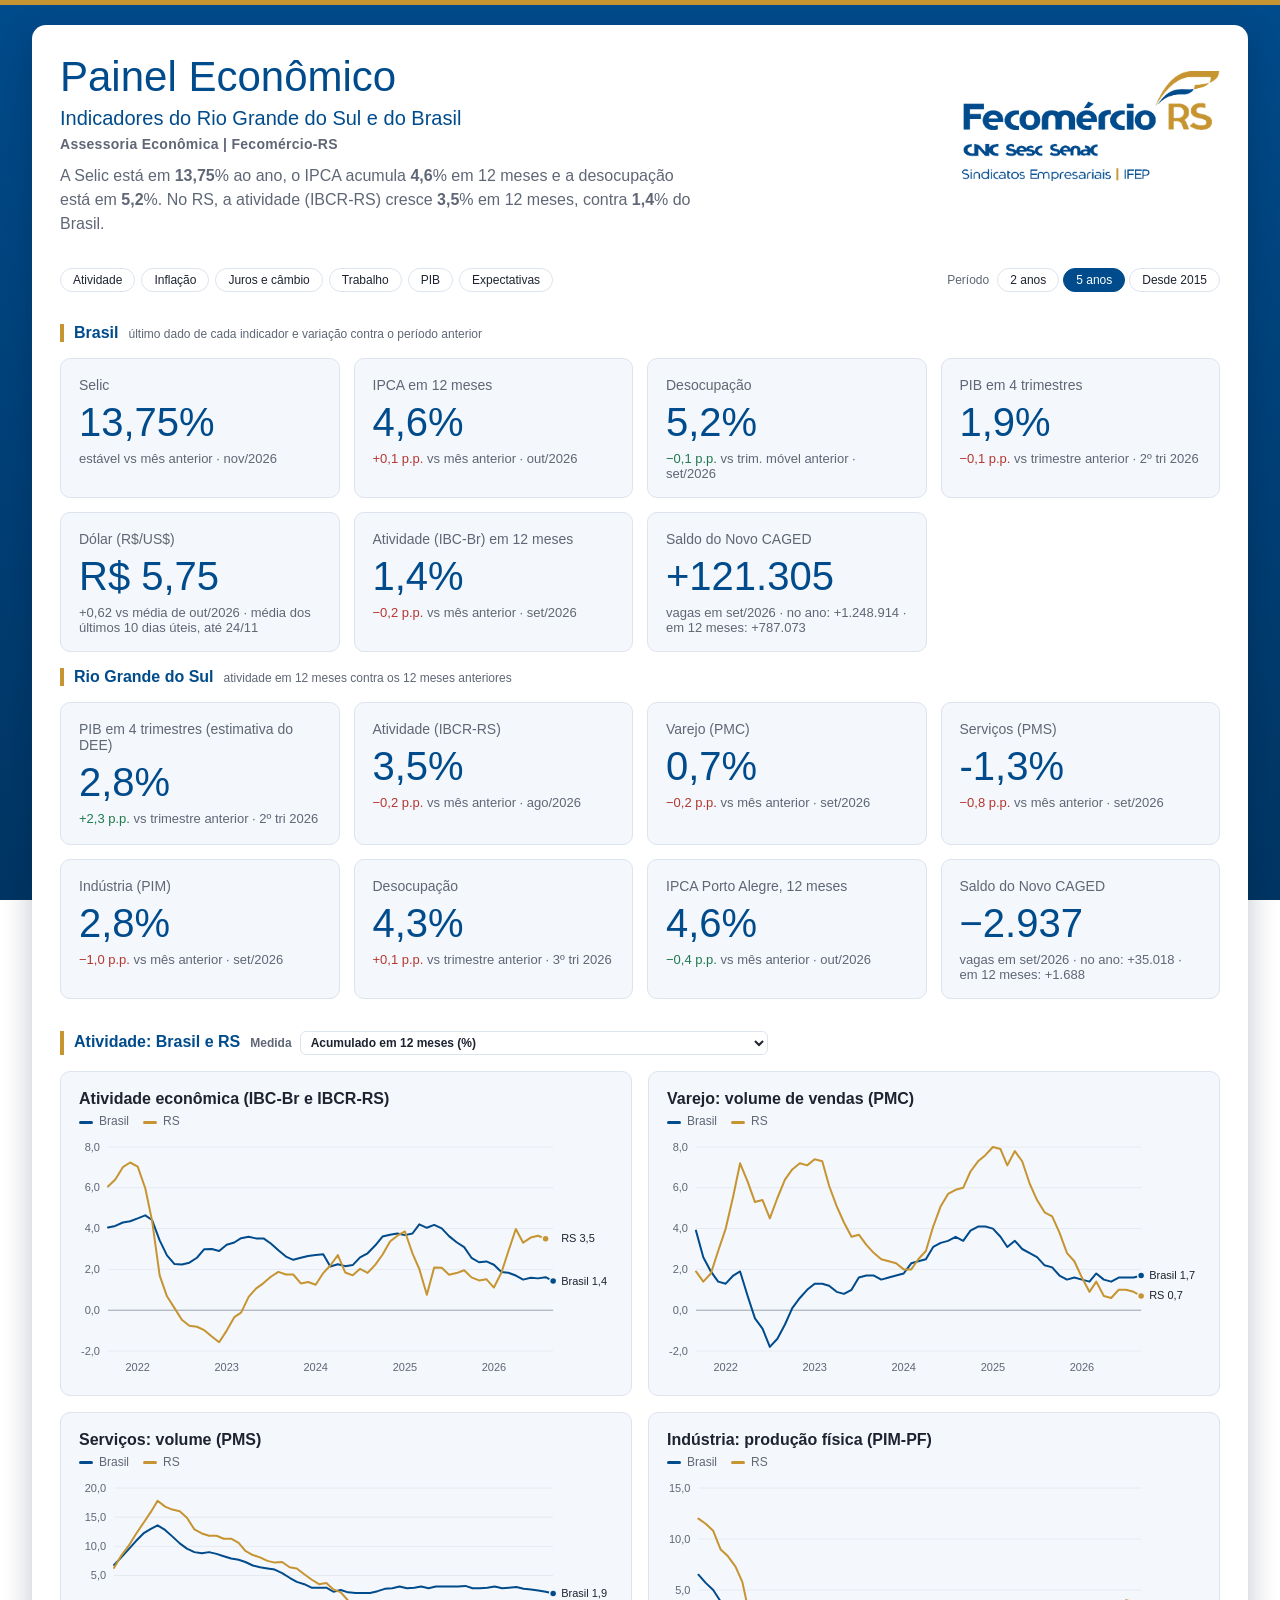
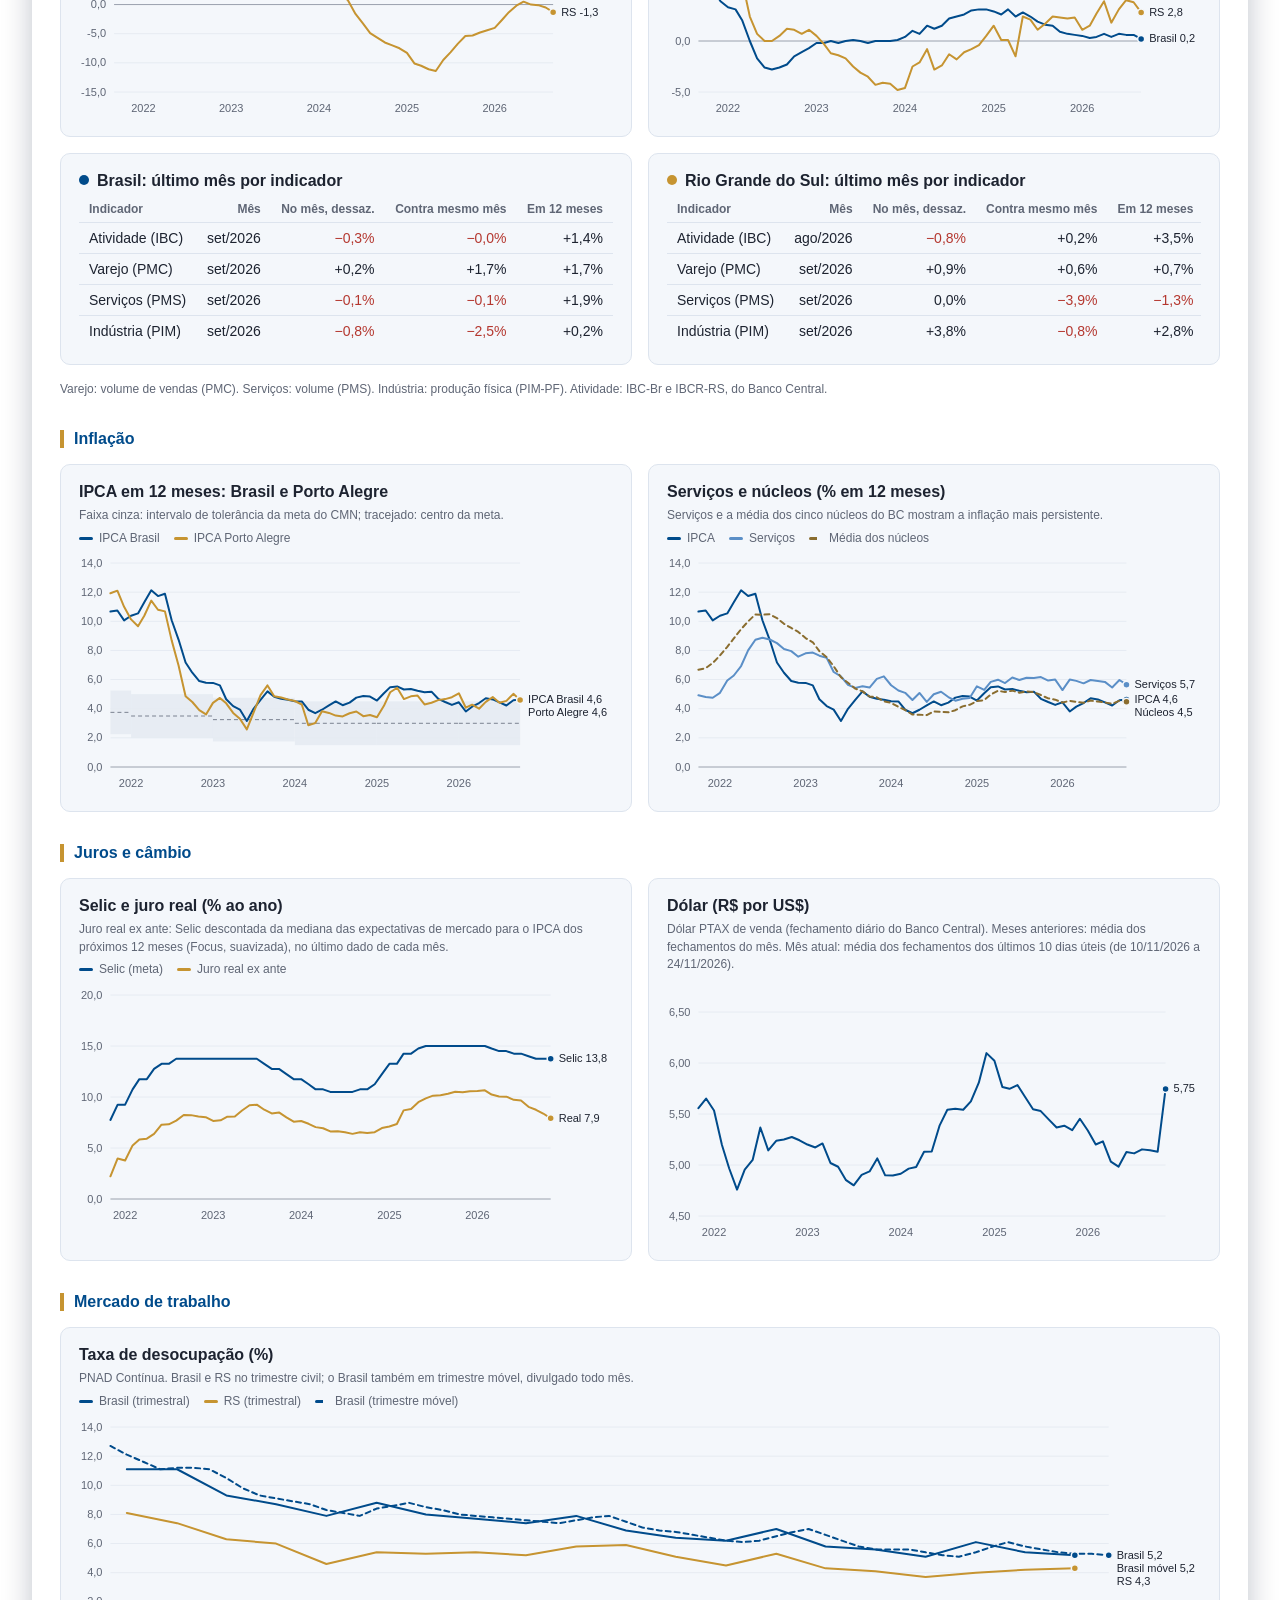
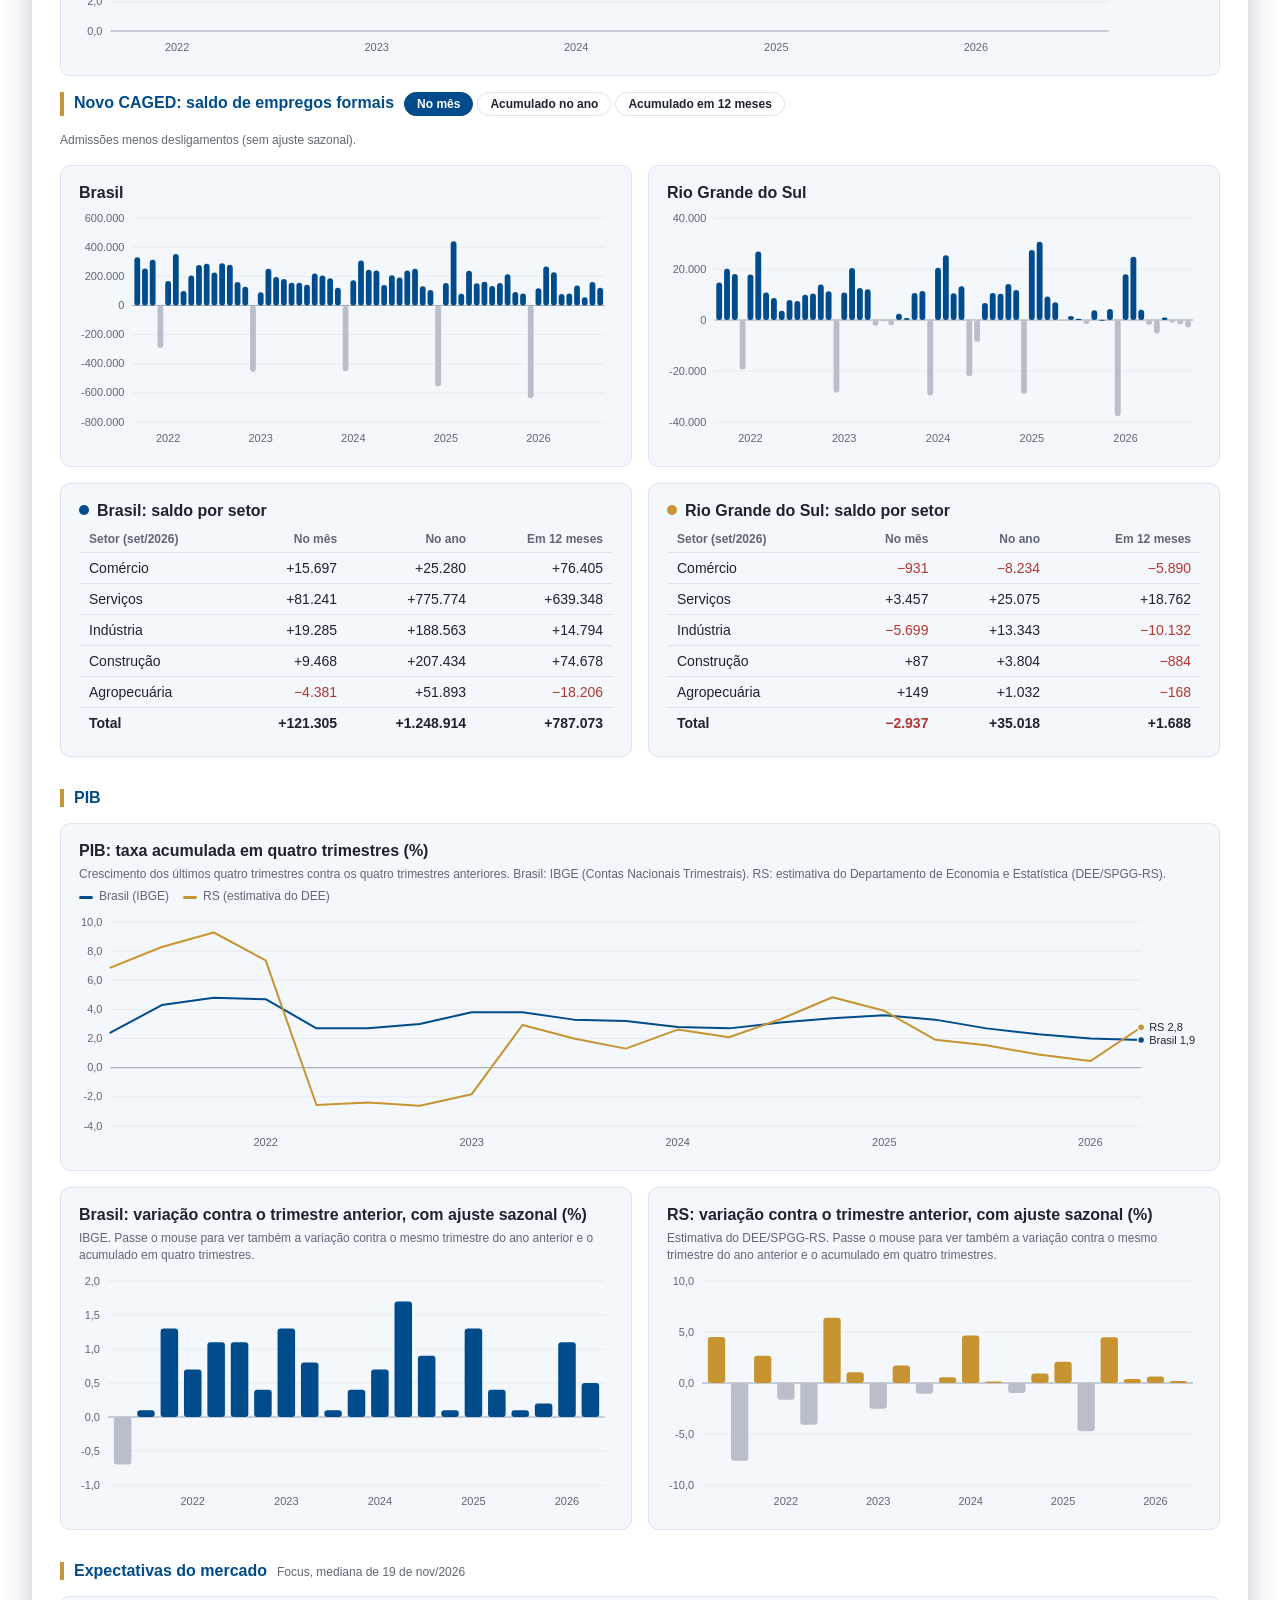
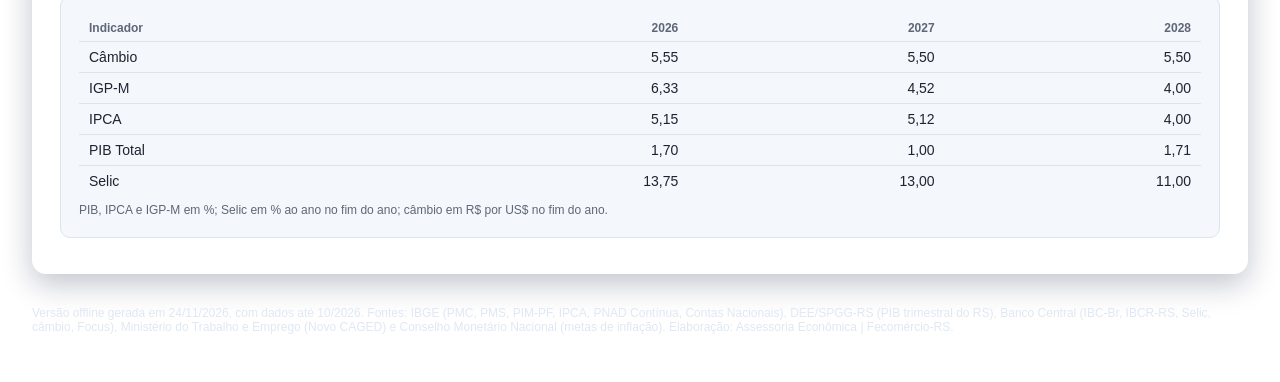
==== commit 36255642: "Atualiza o painel (24/11/2026)" ====
--- a/index.html
+++ b/index.html
@@ -87,7 +87,7 @@
 <script>// https://d3js.org v7.9.0 Copyright 2010-2023 Mike Bostock
 !function(t,n){"object"==typeof exports&&"undefined"!=typeof module?n(exports):"function"==typeof define&&define.amd?define(["exports"],n):n((t="undefined"!=typeof globalThis?globalThis:t||self).d3=t.d3||{})}(this,(function(t){"use strict";function n(t,n){return null==t||null==n?NaN:t<n?-1:t>n?1:t>=n?0:NaN}function e(t,n){return null==t||null==n?NaN:n<t?-1:n>t?1:n>=t?0:NaN}function r(t){let r,o,a;function u(t,n,e=0,i=t.length){if(e<i){if(0!==r(n,n))return i;do{const r=e+i>>>1;o(t[r],n)<0?e=r+1:i=r}while(e<i)}return e}return 2!==t.length?(r=n,o=(e,r)=>n(t(e),r),a=(n,e)=>t(n)-e):(r=t===n||t===e?t:i,o=t,a=t),{left:u,center:function(t,n,e=0,r=t.length){const i=u(t,n,e,r-1);return i>e&&a(t[i-1],n)>-a(t[i],n)?i-1:i},right:function(t,n,e=0,i=t.length){if(e<i){if(0!==r(n,n))return i;do{const r=e+i>>>1;o(t[r],n)<=0?e=r+1:i=r}while(e<i)}return e}}}function i(){return 0}function o(t){return null===t?NaN:+t}const a=r(n),u=a.right,c=a.left,f=r(o).center;var s=u;const l=d(y),h=d((function(t){const n=y(t);return(t,e,r,i,o)=>{n(t,e,(r<<=2)+0,(i<<=2)+0,o<<=2),n(t,e,r+1,i+1,o),n(t,e,r+2,i+2,o),n(t,e,r+3,i+3,o)}}));function d(t){return function(n,e,r=e){if(!((e=+e)>=0))throw new RangeError("invalid rx");if(!((r=+r)>=0))throw new RangeError("invalid ry");let{data:i,width:o,height:a}=n;if(!((o=Math.floor(o))>=0))throw new RangeError("invalid width");if(!((a=Math.floor(void 0!==a?a:i.length/o))>=0))throw new RangeError("invalid height");if(!o||!a||!e&&!r)return n;const u=e&&t(e),c=r&&t(r),f=i.slice();return u&&c?(p(u,f,i,o,a),p(u,i,f,o,a),p(u,f,i,o,a),g(c,i,f,o,a),g(c,f,i,o,a),g(c,i,f,o,a)):u?(p(u,i,f,o,a),p(u,f,i,o,a),p(u,i,f,o,a)):c&&(g(c,i,f,o,a),g(c,f,i,o,a),g(c,i,f,o,a)),n}}function p(t,n,e,r,i){for(let o=0,a=r*i;o<a;)t(n,e,o,o+=r,1)}function g(t,n,e,r,i){for(let o=0,a=r*i;o<r;++o)t(n,e,o,o+a,r)}function y(t){const n=Math.floor(t);if(n===t)return function(t){const n=2*t+1;return(e,r,i,o,a)=>{if(!((o-=a)>=i))return;let u=t*r[i];const c=a*t;for(let t=i,n=i+c;t<n;t+=a)u+=r[Math.min(o,t)];for(let t=i,f=o;t<=f;t+=a)u+=r[Math.min(o,t+c)],e[t]=u/n,u-=r[Math.max(i,t-c)]}}(t);const e=t-n,r=2*t+1;return(t,i,o,a,u)=>{if(!((a-=u)>=o))return;let c=n*i[o];const f=u*n,s=f+u;for(let t=o,n=o+f;t<n;t+=u)c+=i[Math.min(a,t)];for(let n=o,l=a;n<=l;n+=u)c+=i[Math.min(a,n+f)],t[n]=(c+e*(i[Math.max(o,n-s)]+i[Math.min(a,n+s)]))/r,c-=i[Math.max(o,n-f)]}}function v(t,n){let e=0;if(void 0===n)for(let n of t)null!=n&&(n=+n)>=n&&++e;else{let r=-1;for(let i of t)null!=(i=n(i,++r,t))&&(i=+i)>=i&&++e}return e}function _(t){return 0|t.length}function b(t){return!(t>0)}function m(t){return"object"!=typeof t||"length"in t?t:Array.from(t)}function x(t,n){let e,r=0,i=0,o=0;if(void 0===n)for(let n of t)null!=n&&(n=+n)>=n&&(e=n-i,i+=e/++r,o+=e*(n-i));else{let a=-1;for(let u of t)null!=(u=n(u,++a,t))&&(u=+u)>=u&&(e=u-i,i+=e/++r,o+=e*(u-i))}if(r>1)return o/(r-1)}function w(t,n){const e=x(t,n);return e?Math.sqrt(e):e}function M(t,n){let e,r;if(void 0===n)for(const n of t)null!=n&&(void 0===e?n>=n&&(e=r=n):(e>n&&(e=n),r<n&&(r=n)));else{let i=-1;for(let o of t)null!=(o=n(o,++i,t))&&(void 0===e?o>=o&&(e=r=o):(e>o&&(e=o),r<o&&(r=o)))}return[e,r]}class T{constructor(){this._partials=new Float64Array(32),this._n=0}add(t){const n=this._partials;let e=0;for(let r=0;r<this._n&&r<32;r++){const i=n[r],o=t+i,a=Math.abs(t)<Math.abs(i)?t-(o-i):i-(o-t);a&&(n[e++]=a),t=o}return n[e]=t,this._n=e+1,this}valueOf(){const t=this._partials;let n,e,r,i=this._n,o=0;if(i>0){for(o=t[--i];i>0&&(n=o,e=t[--i],o=n+e,r=e-(o-n),!r););i>0&&(r<0&&t[i-1]<0||r>0&&t[i-1]>0)&&(e=2*r,n=o+e,e==n-o&&(o=n))}return o}}class InternMap extends Map{constructor(t,n=N){if(super(),Object.defineProperties(this,{_intern:{value:new Map},_key:{value:n}}),null!=t)for(const[n,e]of t)this.set(n,e)}get(t){return super.get(A(this,t))}has(t){return super.has(A(this,t))}set(t,n){return super.set(S(this,t),n)}delete(t){return super.delete(E(this,t))}}class InternSet extends Set{constructor(t,n=N){if(super(),Object.defineProperties(this,{_intern:{value:new Map},_key:{value:n}}),null!=t)for(const n of t)this.add(n)}has(t){return super.has(A(this,t))}add(t){return super.add(S(this,t))}delete(t){return super.delete(E(this,t))}}function A({_intern:t,_key:n},e){const r=n(e);return t.has(r)?t.get(r):e}function S({_intern:t,_key:n},e){const r=n(e);return t.has(r)?t.get(r):(t.set(r,e),e)}function E({_intern:t,_key:n},e){const r=n(e);return t.has(r)&&(e=t.get(r),t.delete(r)),e}function N(t){return null!==t&&"object"==typeof t?t.valueOf():t}function k(t){return t}function C(t,...n){return F(t,k,k,n)}function P(t,...n){return F(t,Array.from,k,n)}function z(t,n){for(let e=1,r=n.length;e<r;++e)t=t.flatMap((t=>t.pop().map((([n,e])=>[...t,n,e]))));return t}function $(t,n,...e){return F(t,k,n,e)}function D(t,n,...e){return F(t,Array.from,n,e)}function R(t){if(1!==t.length)throw new Error("duplicate key");return t[0]}function F(t,n,e,r){return function t(i,o){if(o>=r.length)return e(i);const a=new InternMap,u=r[o++];let c=-1;for(const t of i){const n=u(t,++c,i),e=a.get(n);e?e.push(t):a.set(n,[t])}for(const[n,e]of a)a.set(n,t(e,o));return n(a)}(t,0)}function q(t,n){return Array.from(n,(n=>t[n]))}function U(t,...n){if("function"!=typeof t[Symbol.iterator])throw new TypeError("values is not iterable");t=Array.from(t);let[e]=n;if(e&&2!==e.length||n.length>1){const r=Uint32Array.from(t,((t,n)=>n));return n.length>1?(n=n.map((n=>t.map(n))),r.sort(((t,e)=>{for(const r of n){const n=O(r[t],r[e]);if(n)return n}}))):(e=t.map(e),r.sort(((t,n)=>O(e[t],e[n])))),q(t,r)}return t.sort(I(e))}function I(t=n){if(t===n)return O;if("function"!=typeof t)throw new TypeError("compare is not a function");return(n,e)=>{const r=t(n,e);return r||0===r?r:(0===t(e,e))-(0===t(n,n))}}function O(t,n){return(null==t||!(t>=t))-(null==n||!(n>=n))||(t<n?-1:t>n?1:0)}var B=Array.prototype.slice;function Y(t){return()=>t}const L=Math.sqrt(50),j=Math.sqrt(10),H=Math.sqrt(2);function X(t,n,e){const r=(n-t)/Math.max(0,e),i=Math.floor(Math.log10(r)),o=r/Math.pow(10,i),a=o>=L?10:o>=j?5:o>=H?2:1;let u,c,f;return i<0?(f=Math.pow(10,-i)/a,u=Math.round(t*f),c=Math.round(n*f),u/f<t&&++u,c/f>n&&--c,f=-f):(f=Math.pow(10,i)*a,u=Math.round(t/f),c=Math.round(n/f),u*f<t&&++u,c*f>n&&--c),c<u&&.5<=e&&e<2?X(t,n,2*e):[u,c,f]}function G(t,n,e){if(!((e=+e)>0))return[];if((t=+t)===(n=+n))return[t];const r=n<t,[i,o,a]=r?X(n,t,e):X(t,n,e);if(!(o>=i))return[];const u=o-i+1,c=new Array(u);if(r)if(a<0)for(let t=0;t<u;++t)c[t]=(o-t)/-a;else for(let t=0;t<u;++t)c[t]=(o-t)*a;else if(a<0)for(let t=0;t<u;++t)c[t]=(i+t)/-a;else for(let t=0;t<u;++t)c[t]=(i+t)*a;return c}function V(t,n,e){return X(t=+t,n=+n,e=+e)[2]}function W(t,n,e){e=+e;const r=(n=+n)<(t=+t),i=r?V(n,t,e):V(t,n,e);return(r?-1:1)*(i<0?1/-i:i)}function Z(t,n,e){let r;for(;;){const i=V(t,n,e);if(i===r||0===i||!isFinite(i))return[t,n];i>0?(t=Math.floor(t/i)*i,n=Math.ceil(n/i)*i):i<0&&(t=Math.ceil(t*i)/i,n=Math.floor(n*i)/i),r=i}}function K(t){return Math.max(1,Math.ceil(Math.log(v(t))/Math.LN2)+1)}function Q(){var t=k,n=M,e=K;function r(r){Array.isArray(r)||(r=Array.from(r));var i,o,a,u=r.length,c=new Array(u);for(i=0;i<u;++i)c[i]=t(r[i],i,r);var f=n(c),l=f[0],h=f[1],d=e(c,l,h);if(!Array.isArray(d)){const t=h,e=+d;if(n===M&&([l,h]=Z(l,h,e)),(d=G(l,h,e))[0]<=l&&(a=V(l,h,e)),d[d.length-1]>=h)if(t>=h&&n===M){const t=V(l,h,e);isFinite(t)&&(t>0?h=(Math.floor(h/t)+1)*t:t<0&&(h=(Math.ceil(h*-t)+1)/-t))}else d.pop()}for(var p=d.length,g=0,y=p;d[g]<=l;)++g;for(;d[y-1]>h;)--y;(g||y<p)&&(d=d.slice(g,y),p=y-g);var v,_=new Array(p+1);for(i=0;i<=p;++i)(v=_[i]=[]).x0=i>0?d[i-1]:l,v.x1=i<p?d[i]:h;if(isFinite(a)){if(a>0)for(i=0;i<u;++i)null!=(o=c[i])&&l<=o&&o<=h&&_[Math.min(p,Math.floor((o-l)/a))].push(r[i]);else if(a<0)for(i=0;i<u;++i)if(null!=(o=c[i])&&l<=o&&o<=h){const t=Math.floor((l-o)*a);_[Math.min(p,t+(d[t]<=o))].push(r[i])}}else for(i=0;i<u;++i)null!=(o=c[i])&&l<=o&&o<=h&&_[s(d,o,0,p)].push(r[i]);return _}return r.value=function(n){return arguments.length?(t="function"==typeof n?n:Y(n),r):t},r.domain=function(t){return arguments.length?(n="function"==typeof t?t:Y([t[0],t[1]]),r):n},r.thresholds=function(t){return arguments.length?(e="function"==typeof t?t:Y(Array.isArray(t)?B.call(t):t),r):e},r}function J(t,n){let e;if(void 0===n)for(const n of t)null!=n&&(e<n||void 0===e&&n>=n)&&(e=n);else{let r=-1;for(let i of t)null!=(i=n(i,++r,t))&&(e<i||void 0===e&&i>=i)&&(e=i)}return e}function tt(t,n){let e,r=-1,i=-1;if(void 0===n)for(const n of t)++i,null!=n&&(e<n||void 0===e&&n>=n)&&(e=n,r=i);else for(let o of t)null!=(o=n(o,++i,t))&&(e<o||void 0===e&&o>=o)&&(e=o,r=i);return r}function nt(t,n){let e;if(void 0===n)for(const n of t)null!=n&&(e>n||void 0===e&&n>=n)&&(e=n);else{let r=-1;for(let i of t)null!=(i=n(i,++r,t))&&(e>i||void 0===e&&i>=i)&&(e=i)}return e}function et(t,n){let e,r=-1,i=-1;if(void 0===n)for(const n of t)++i,null!=n&&(e>n||void 0===e&&n>=n)&&(e=n,r=i);else for(let o of t)null!=(o=n(o,++i,t))&&(e>o||void 0===e&&o>=o)&&(e=o,r=i);return r}function rt(t,n,e=0,r=1/0,i){if(n=Math.floor(n),e=Math.floor(Math.max(0,e)),r=Math.floor(Math.min(t.length-1,r)),!(e<=n&&n<=r))return t;for(i=void 0===i?O:I(i);r>e;){if(r-e>600){const o=r-e+1,a=n-e+1,u=Math.log(o),c=.5*Math.exp(2*u/3),f=.5*Math.sqrt(u*c*(o-c)/o)*(a-o/2<0?-1:1);rt(t,n,Math.max(e,Math.floor(n-a*c/o+f)),Math.min(r,Math.floor(n+(o-a)*c/o+f)),i)}const o=t[n];let a=e,u=r;for(it(t,e,n),i(t[r],o)>0&&it(t,e,r);a<u;){for(it(t,a,u),++a,--u;i(t[a],o)<0;)++a;for(;i(t[u],o)>0;)--u}0===i(t[e],o)?it(t,e,u):(++u,it(t,u,r)),u<=n&&(e=u+1),n<=u&&(r=u-1)}return t}function it(t,n,e){const r=t[n];t[n]=t[e],t[e]=r}function ot(t,e=n){let r,i=!1;if(1===e.length){let o;for(const a of t){const t=e(a);(i?n(t,o)>0:0===n(t,t))&&(r=a,o=t,i=!0)}}else for(const n of t)(i?e(n,r)>0:0===e(n,n))&&(r=n,i=!0);return r}function at(t,n,e){if(t=Float64Array.from(function*(t,n){if(void 0===n)for(let n of t)null!=n&&(n=+n)>=n&&(yield n);else{let e=-1;for(let r of t)null!=(r=n(r,++e,t))&&(r=+r)>=r&&(yield r)}}(t,e)),(r=t.length)&&!isNaN(n=+n)){if(n<=0||r<2)return nt(t);if(n>=1)return J(t);var r,i=(r-1)*n,o=Math.floor(i),a=J(rt(t,o).subarray(0,o+1));return a+(nt(t.subarray(o+1))-a)*(i-o)}}function ut(t,n,e=o){if((r=t.length)&&!isNaN(n=+n)){if(n<=0||r<2)return+e(t[0],0,t);if(n>=1)return+e(t[r-1],r-1,t);var r,i=(r-1)*n,a=Math.floor(i),u=+e(t[a],a,t);return u+(+e(t[a+1],a+1,t)-u)*(i-a)}}function ct(t,n,e=o){if(!isNaN(n=+n)){if(r=Float64Array.from(t,((n,r)=>o(e(t[r],r,t)))),n<=0)return et(r);if(n>=1)return tt(r);var r,i=Uint32Array.from(t,((t,n)=>n)),a=r.length-1,u=Math.floor(a*n);return rt(i,u,0,a,((t,n)=>O(r[t],r[n]))),(u=ot(i.subarray(0,u+1),(t=>r[t])))>=0?u:-1}}function ft(t){return Array.from(function*(t){for(const n of t)yield*n}(t))}function st(t,n){return[t,n]}function lt(t,n,e){t=+t,n=+n,e=(i=arguments.length)<2?(n=t,t=0,1):i<3?1:+e;for(var r=-1,i=0|Math.max(0,Math.ceil((n-t)/e)),o=new Array(i);++r<i;)o[r]=t+r*e;return o}function ht(t,e=n){if(1===e.length)return et(t,e);let r,i=-1,o=-1;for(const n of t)++o,(i<0?0===e(n,n):e(n,r)<0)&&(r=n,i=o);return i}var dt=pt(Math.random);function pt(t){return function(n,e=0,r=n.length){let i=r-(e=+e);for(;i;){const r=t()*i--|0,o=n[i+e];n[i+e]=n[r+e],n[r+e]=o}return n}}function gt(t){if(!(i=t.length))return[];for(var n=-1,e=nt(t,yt),r=new Array(e);++n<e;)for(var i,o=-1,a=r[n]=new Array(i);++o<i;)a[o]=t[o][n];return r}function yt(t){return t.length}function vt(t){return t instanceof InternSet?t:new InternSet(t)}function _t(t,n){const e=t[Symbol.iterator](),r=new Set;for(const t of n){const n=bt(t);if(r.has(n))continue;let i,o;for(;({value:i,done:o}=e.next());){if(o)return!1;const t=bt(i);if(r.add(t),Object.is(n,t))break}}return!0}function bt(t){return null!==t&&"object"==typeof t?t.valueOf():t}function mt(t){return t}var xt=1,wt=2,Mt=3,Tt=4,At=1e-6;function St(t){return"translate("+t+",0)"}function Et(t){return"translate(0,"+t+")"}function Nt(t){return n=>+t(n)}function kt(t,n){return n=Math.max(0,t.bandwidth()-2*n)/2,t.round()&&(n=Math.round(n)),e=>+t(e)+n}function Ct(){return!this.__axis}function Pt(t,n){var e=[],r=null,i=null,o=6,a=6,u=3,c="undefined"!=typeof window&&window.devicePixelRatio>1?0:.5,f=t===xt||t===Tt?-1:1,s=t===Tt||t===wt?"x":"y",l=t===xt||t===Mt?St:Et;function h(h){var d=null==r?n.ticks?n.ticks.apply(n,e):n.domain():r,p=null==i?n.tickFormat?n.tickFormat.apply(n,e):mt:i,g=Math.max(o,0)+u,y=n.range(),v=+y[0]+c,_=+y[y.length-1]+c,b=(n.bandwidth?kt:Nt)(n.copy(),c),m=h.selection?h.selection():h,x=m.selectAll(".domain").data([null]),w=m.selectAll(".tick").data(d,n).order(),M=w.exit(),T=w.enter().append("g").attr("class","tick"),A=w.select("line"),S=w.select("text");x=x.merge(x.enter().insert("path",".tick").attr("class","domain").attr("stroke","currentColor")),w=w.merge(T),A=A.merge(T.append("line").attr("stroke","currentColor").attr(s+"2",f*o)),S=S.merge(T.append("text").attr("fill","currentColor").attr(s,f*g).attr("dy",t===xt?"0em":t===Mt?"0.71em":"0.32em")),h!==m&&(x=x.transition(h),w=w.transition(h),A=A.transition(h),S=S.transition(h),M=M.transition(h).attr("opacity",At).attr("transform",(function(t){return isFinite(t=b(t))?l(t+c):this.getAttribute("transform")})),T.attr("opacity",At).attr("transform",(function(t){var n=this.parentNode.__axis;return l((n&&isFinite(n=n(t))?n:b(t))+c)}))),M.remove(),x.attr("d",t===Tt||t===wt?a?"M"+f*a+","+v+"H"+c+"V"+_+"H"+f*a:"M"+c+","+v+"V"+_:a?"M"+v+","+f*a+"V"+c+"H"+_+"V"+f*a:"M"+v+","+c+"H"+_),w.attr("opacity",1).attr("transform",(function(t){return l(b(t)+c)})),A.attr(s+"2",f*o),S.attr(s,f*g).text(p),m.filter(Ct).attr("fill","none").attr("font-size",10).attr("font-family","sans-serif").attr("text-anchor",t===wt?"start":t===Tt?"end":"middle"),m.each((function(){this.__axis=b}))}return h.scale=function(t){return arguments.length?(n=t,h):n},h.ticks=function(){return e=Array.from(arguments),h},h.tickArguments=function(t){return arguments.length?(e=null==t?[]:Array.from(t),h):e.slice()},h.tickValues=function(t){return arguments.length?(r=null==t?null:Array.from(t),h):r&&r.slice()},h.tickFormat=function(t){return arguments.length?(i=t,h):i},h.tickSize=function(t){return arguments.length?(o=a=+t,h):o},h.tickSizeInner=function(t){return arguments.length?(o=+t,h):o},h.tickSizeOuter=function(t){return arguments.length?(a=+t,h):a},h.tickPadding=function(t){return arguments.length?(u=+t,h):u},h.offset=function(t){return arguments.length?(c=+t,h):c},h}var zt={value:()=>{}};function $t(){for(var t,n=0,e=arguments.length,r={};n<e;++n){if(!(t=arguments[n]+"")||t in r||/[\s.]/.test(t))throw new Error("illegal type: "+t);r[t]=[]}return new Dt(r)}function Dt(t){this._=t}function Rt(t,n){for(var e,r=0,i=t.length;r<i;++r)if((e=t[r]).name===n)return e.value}function Ft(t,n,e){for(var r=0,i=t.length;r<i;++r)if(t[r].name===n){t[r]=zt,t=t.slice(0,r).concat(t.slice(r+1));break}return null!=e&&t.push({name:n,value:e}),t}Dt.prototype=$t.prototype={constructor:Dt,on:function(t,n){var e,r,i=this._,o=(r=i,(t+"").trim().split(/^|\s+/).map((function(t){var n="",e=t.indexOf(".");if(e>=0&&(n=t.slice(e+1),t=t.slice(0,e)),t&&!r.hasOwnProperty(t))throw new Error("unknown type: "+t);return{type:t,name:n}}))),a=-1,u=o.length;if(!(arguments.length<2)){if(null!=n&&"function"!=typeof n)throw new Error("invalid callback: "+n);for(;++a<u;)if(e=(t=o[a]).type)i[e]=Ft(i[e],t.name,n);else if(null==n)for(e in i)i[e]=Ft(i[e],t.name,null);return this}for(;++a<u;)if((e=(t=o[a]).type)&&(e=Rt(i[e],t.name)))return e},copy:function(){var t={},n=this._;for(var e in n)t[e]=n[e].slice();return new Dt(t)},call:function(t,n){if((e=arguments.length-2)>0)for(var e,r,i=new Array(e),o=0;o<e;++o)i[o]=arguments[o+2];if(!this._.hasOwnProperty(t))throw new Error("unknown type: "+t);for(o=0,e=(r=this._[t]).length;o<e;++o)r[o].value.apply(n,i)},apply:function(t,n,e){if(!this._.hasOwnProperty(t))throw new Error("unknown type: "+t);for(var r=this._[t],i=0,o=r.length;i<o;++i)r[i].value.apply(n,e)}};var qt="http://www.w3.org/1999/xhtml",Ut={svg:"http://www.w3.org/2000/svg",xhtml:qt,xlink:"http://www.w3.org/1999/xlink",xml:"http://www.w3.org/XML/1998/namespace",xmlns:"http://www.w3.org/2000/xmlns/"};function It(t){var n=t+="",e=n.indexOf(":");return e>=0&&"xmlns"!==(n=t.slice(0,e))&&(t=t.slice(e+1)),Ut.hasOwnProperty(n)?{space:Ut[n],local:t}:t}function Ot(t){return function(){var n=this.ownerDocument,e=this.namespaceURI;return e===qt&&n.documentElement.namespaceURI===qt?n.createElement(t):n.createElementNS(e,t)}}function Bt(t){return function(){return this.ownerDocument.createElementNS(t.space,t.local)}}function Yt(t){var n=It(t);return(n.local?Bt:Ot)(n)}function Lt(){}function jt(t){return null==t?Lt:function(){return this.querySelector(t)}}function Ht(t){return null==t?[]:Array.isArray(t)?t:Array.from(t)}function Xt(){return[]}function Gt(t){return null==t?Xt:function(){return this.querySelectorAll(t)}}function Vt(t){return function(){return this.matches(t)}}function Wt(t){return function(n){return n.matches(t)}}var Zt=Array.prototype.find;function Kt(){return this.firstElementChild}var Qt=Array.prototype.filter;function Jt(){return Array.from(this.children)}function tn(t){return new Array(t.length)}function nn(t,n){this.ownerDocument=t.ownerDocument,this.namespaceURI=t.namespaceURI,this._next=null,this._parent=t,this.__data__=n}function en(t,n,e,r,i,o){for(var a,u=0,c=n.length,f=o.length;u<f;++u)(a=n[u])?(a.__data__=o[u],r[u]=a):e[u]=new nn(t,o[u]);for(;u<c;++u)(a=n[u])&&(i[u]=a)}function rn(t,n,e,r,i,o,a){var u,c,f,s=new Map,l=n.length,h=o.length,d=new Array(l);for(u=0;u<l;++u)(c=n[u])&&(d[u]=f=a.call(c,c.__data__,u,n)+"",s.has(f)?i[u]=c:s.set(f,c));for(u=0;u<h;++u)f=a.call(t,o[u],u,o)+"",(c=s.get(f))?(r[u]=c,c.__data__=o[u],s.delete(f)):e[u]=new nn(t,o[u]);for(u=0;u<l;++u)(c=n[u])&&s.get(d[u])===c&&(i[u]=c)}function on(t){return t.__data__}function an(t){return"object"==typeof t&&"length"in t?t:Array.from(t)}function un(t,n){return t<n?-1:t>n?1:t>=n?0:NaN}function cn(t){return function(){this.removeAttribute(t)}}function fn(t){return function(){this.removeAttributeNS(t.space,t.local)}}function sn(t,n){return function(){this.setAttribute(t,n)}}function ln(t,n){return function(){this.setAttributeNS(t.space,t.local,n)}}function hn(t,n){return function(){var e=n.apply(this,arguments);null==e?this.removeAttribute(t):this.setAttribute(t,e)}}function dn(t,n){return function(){var e=n.apply(this,arguments);null==e?this.removeAttributeNS(t.space,t.local):this.setAttributeNS(t.space,t.local,e)}}function pn(t){return t.ownerDocument&&t.ownerDocument.defaultView||t.document&&t||t.defaultView}function gn(t){return function(){this.style.removeProperty(t)}}function yn(t,n,e){return function(){this.style.setProperty(t,n,e)}}function vn(t,n,e){return function(){var r=n.apply(this,arguments);null==r?this.style.removeProperty(t):this.style.setProperty(t,r,e)}}function _n(t,n){return t.style.getPropertyValue(n)||pn(t).getComputedStyle(t,null).getPropertyValue(n)}function bn(t){return function(){delete this[t]}}function mn(t,n){return function(){this[t]=n}}function xn(t,n){return function(){var e=n.apply(this,arguments);null==e?delete this[t]:this[t]=e}}function wn(t){return t.trim().split(/^|\s+/)}function Mn(t){return t.classList||new Tn(t)}function Tn(t){this._node=t,this._names=wn(t.getAttribute("class")||"")}function An(t,n){for(var e=Mn(t),r=-1,i=n.length;++r<i;)e.add(n[r])}function Sn(t,n){for(var e=Mn(t),r=-1,i=n.length;++r<i;)e.remove(n[r])}function En(t){return function(){An(this,t)}}function Nn(t){return function(){Sn(this,t)}}function kn(t,n){return function(){(n.apply(this,arguments)?An:Sn)(this,t)}}function Cn(){this.textContent=""}function Pn(t){return function(){this.textContent=t}}function zn(t){return function(){var n=t.apply(this,arguments);this.textContent=null==n?"":n}}function $n(){this.innerHTML=""}function Dn(t){return function(){this.innerHTML=t}}function Rn(t){return function(){var n=t.apply(this,arguments);this.innerHTML=null==n?"":n}}function Fn(){this.nextSibling&&this.parentNode.appendChild(this)}function qn(){this.previousSibling&&this.parentNode.insertBefore(this,this.parentNode.firstChild)}function Un(){return null}function In(){var t=this.parentNode;t&&t.removeChild(this)}function On(){var t=this.cloneNode(!1),n=this.parentNode;return n?n.insertBefore(t,this.nextSibling):t}function Bn(){var t=this.cloneNode(!0),n=this.parentNode;return n?n.insertBefore(t,this.nextSibling):t}function Yn(t){return function(){var n=this.__on;if(n){for(var e,r=0,i=-1,o=n.length;r<o;++r)e=n[r],t.type&&e.type!==t.type||e.name!==t.name?n[++i]=e:this.removeEventListener(e.type,e.listener,e.options);++i?n.length=i:delete this.__on}}}function Ln(t,n,e){return function(){var r,i=this.__on,o=function(t){return function(n){t.call(this,n,this.__data__)}}(n);if(i)for(var a=0,u=i.length;a<u;++a)if((r=i[a]).type===t.type&&r.name===t.name)return this.removeEventListener(r.type,r.listener,r.options),this.addEventListener(r.type,r.listener=o,r.options=e),void(r.value=n);this.addEventListener(t.type,o,e),r={type:t.type,name:t.name,value:n,listener:o,options:e},i?i.push(r):this.__on=[r]}}function jn(t,n,e){var r=pn(t),i=r.CustomEvent;"function"==typeof i?i=new i(n,e):(i=r.document.createEvent("Event"),e?(i.initEvent(n,e.bubbles,e.cancelable),i.detail=e.detail):i.initEvent(n,!1,!1)),t.dispatchEvent(i)}function Hn(t,n){return function(){return jn(this,t,n)}}function Xn(t,n){return function(){return jn(this,t,n.apply(this,arguments))}}nn.prototype={constructor:nn,appendChild:function(t){return this._parent.insertBefore(t,this._next)},insertBefore:function(t,n){return this._parent.insertBefore(t,n)},querySelector:function(t){return this._parent.querySelector(t)},querySelectorAll:function(t){return this._parent.querySelectorAll(t)}},Tn.prototype={add:function(t){this._names.indexOf(t)<0&&(this._names.push(t),this._node.setAttribute("class",this._names.join(" ")))},remove:function(t){var n=this._names.indexOf(t);n>=0&&(this._names.splice(n,1),this._node.setAttribute("class",this._names.join(" ")))},contains:function(t){return this._names.indexOf(t)>=0}};var Gn=[null];function Vn(t,n){this._groups=t,this._parents=n}function Wn(){return new Vn([[document.documentElement]],Gn)}function Zn(t){return"string"==typeof t?new Vn([[document.querySelector(t)]],[document.documentElement]):new Vn([[t]],Gn)}Vn.prototype=Wn.prototype={constructor:Vn,select:function(t){"function"!=typeof t&&(t=jt(t));for(var n=this._groups,e=n.length,r=new Array(e),i=0;i<e;++i)for(var o,a,u=n[i],c=u.length,f=r[i]=new Array(c),s=0;s<c;++s)(o=u[s])&&(a=t.call(o,o.__data__,s,u))&&("__data__"in o&&(a.__data__=o.__data__),f[s]=a);return new Vn(r,this._parents)},selectAll:function(t){t="function"==typeof t?function(t){return function(){return Ht(t.apply(this,arguments))}}(t):Gt(t);for(var n=this._groups,e=n.length,r=[],i=[],o=0;o<e;++o)for(var a,u=n[o],c=u.length,f=0;f<c;++f)(a=u[f])&&(r.push(t.call(a,a.__data__,f,u)),i.push(a));return new Vn(r,i)},selectChild:function(t){return this.select(null==t?Kt:function(t){return function(){return Zt.call(this.children,t)}}("function"==typeof t?t:Wt(t)))},selectChildren:function(t){return this.selectAll(null==t?Jt:function(t){return function(){return Qt.call(this.children,t)}}("function"==typeof t?t:Wt(t)))},filter:function(t){"function"!=typeof t&&(t=Vt(t));for(var n=this._groups,e=n.length,r=new Array(e),i=0;i<e;++i)for(var o,a=n[i],u=a.length,c=r[i]=[],f=0;f<u;++f)(o=a[f])&&t.call(o,o.__data__,f,a)&&c.push(o);return new Vn(r,this._parents)},data:function(t,n){if(!arguments.length)return Array.from(this,on);var e=n?rn:en,r=this._parents,i=this._groups;"function"!=typeof t&&(t=function(t){return function(){return t}}(t));for(var o=i.length,a=new Array(o),u=new Array(o),c=new Array(o),f=0;f<o;++f){var s=r[f],l=i[f],h=l.length,d=an(t.call(s,s&&s.__data__,f,r)),p=d.length,g=u[f]=new Array(p),y=a[f]=new Array(p);e(s,l,g,y,c[f]=new Array(h),d,n);for(var v,_,b=0,m=0;b<p;++b)if(v=g[b]){for(b>=m&&(m=b+1);!(_=y[m])&&++m<p;);v._next=_||null}}return(a=new Vn(a,r))._enter=u,a._exit=c,a},enter:function(){return new Vn(this._enter||this._groups.map(tn),this._parents)},exit:function(){return new Vn(this._exit||this._groups.map(tn),this._parents)},join:function(t,n,e){var r=this.enter(),i=this,o=this.exit();return"function"==typeof t?(r=t(r))&&(r=r.selection()):r=r.append(t+""),null!=n&&(i=n(i))&&(i=i.selection()),null==e?o.remove():e(o),r&&i?r.merge(i).order():i},merge:function(t){for(var n=t.selection?t.selection():t,e=this._groups,r=n._groups,i=e.length,o=r.length,a=Math.min(i,o),u=new Array(i),c=0;c<a;++c)for(var f,s=e[c],l=r[c],h=s.length,d=u[c]=new Array(h),p=0;p<h;++p)(f=s[p]||l[p])&&(d[p]=f);for(;c<i;++c)u[c]=e[c];return new Vn(u,this._parents)},selection:function(){return this},order:function(){for(var t=this._groups,n=-1,e=t.length;++n<e;)for(var r,i=t[n],o=i.length-1,a=i[o];--o>=0;)(r=i[o])&&(a&&4^r.compareDocumentPosition(a)&&a.parentNode.insertBefore(r,a),a=r);return this},sort:function(t){function n(n,e){return n&&e?t(n.__data__,e.__data__):!n-!e}t||(t=un);for(var e=this._groups,r=e.length,i=new Array(r),o=0;o<r;++o){for(var a,u=e[o],c=u.length,f=i[o]=new Array(c),s=0;s<c;++s)(a=u[s])&&(f[s]=a);f.sort(n)}return new Vn(i,this._parents).order()},call:function(){var t=arguments[0];return arguments[0]=this,t.apply(null,arguments),this},nodes:function(){return Array.from(this)},node:function(){for(var t=this._groups,n=0,e=t.length;n<e;++n)for(var r=t[n],i=0,o=r.length;i<o;++i){var a=r[i];if(a)return a}return null},size:function(){let t=0;for(const n of this)++t;return t},empty:function(){return!this.node()},each:function(t){for(var n=this._groups,e=0,r=n.length;e<r;++e)for(var i,o=n[e],a=0,u=o.length;a<u;++a)(i=o[a])&&t.call(i,i.__data__,a,o);return this},attr:function(t,n){var e=It(t);if(arguments.length<2){var r=this.node();return e.local?r.getAttributeNS(e.space,e.local):r.getAttribute(e)}return this.each((null==n?e.local?fn:cn:"function"==typeof n?e.local?dn:hn:e.local?ln:sn)(e,n))},style:function(t,n,e){return arguments.length>1?this.each((null==n?gn:"function"==typeof n?vn:yn)(t,n,null==e?"":e)):_n(this.node(),t)},property:function(t,n){return arguments.length>1?this.each((null==n?bn:"function"==typeof n?xn:mn)(t,n)):this.node()[t]},classed:function(t,n){var e=wn(t+"");if(arguments.length<2){for(var r=Mn(this.node()),i=-1,o=e.length;++i<o;)if(!r.contains(e[i]))return!1;return!0}return this.each(("function"==typeof n?kn:n?En:Nn)(e,n))},text:function(t){return arguments.length?this.each(null==t?Cn:("function"==typeof t?zn:Pn)(t)):this.node().textContent},html:function(t){return arguments.length?this.each(null==t?$n:("function"==typeof t?Rn:Dn)(t)):this.node().innerHTML},raise:function(){return this.each(Fn)},lower:function(){return this.each(qn)},append:function(t){var n="function"==typeof t?t:Yt(t);return this.select((function(){return this.appendChild(n.apply(this,arguments))}))},insert:function(t,n){var e="function"==typeof t?t:Yt(t),r=null==n?Un:"function"==typeof n?n:jt(n);return this.select((function(){return this.insertBefore(e.apply(this,arguments),r.apply(this,arguments)||null)}))},remove:function(){return this.each(In)},clone:function(t){return this.select(t?Bn:On)},datum:function(t){return arguments.length?this.property("__data__",t):this.node().__data__},on:function(t,n,e){var r,i,o=function(t){return t.trim().split(/^|\s+/).map((function(t){var n="",e=t.indexOf(".");return e>=0&&(n=t.slice(e+1),t=t.slice(0,e)),{type:t,name:n}}))}(t+""),a=o.length;if(!(arguments.length<2)){for(u=n?Ln:Yn,r=0;r<a;++r)this.each(u(o[r],n,e));return this}var u=this.node().__on;if(u)for(var c,f=0,s=u.length;f<s;++f)for(r=0,c=u[f];r<a;++r)if((i=o[r]).type===c.type&&i.name===c.name)return c.value},dispatch:function(t,n){return this.each(("function"==typeof n?Xn:Hn)(t,n))},[Symbol.iterator]:function*(){for(var t=this._groups,n=0,e=t.length;n<e;++n)for(var r,i=t[n],o=0,a=i.length;o<a;++o)(r=i[o])&&(yield r)}};var Kn=0;function Qn(){return new Jn}function Jn(){this._="@"+(++Kn).toString(36)}function te(t){let n;for(;n=t.sourceEvent;)t=n;return t}function ne(t,n){if(t=te(t),void 0===n&&(n=t.currentTarget),n){var e=n.ownerSVGElement||n;if(e.createSVGPoint){var r=e.createSVGPoint();return r.x=t.clientX,r.y=t.clientY,[(r=r.matrixTransform(n.getScreenCTM().inverse())).x,r.y]}if(n.getBoundingClientRect){var i=n.getBoundingClientRect();return[t.clientX-i.left-n.clientLeft,t.clientY-i.top-n.clientTop]}}return[t.pageX,t.pageY]}Jn.prototype=Qn.prototype={constructor:Jn,get:function(t){for(var n=this._;!(n in t);)if(!(t=t.parentNode))return;return t[n]},set:function(t,n){return t[this._]=n},remove:function(t){return this._ in t&&delete t[this._]},toString:function(){return this._}};const ee={passive:!1},re={capture:!0,passive:!1};function ie(t){t.stopImmediatePropagation()}function oe(t){t.preventDefault(),t.stopImmediatePropagation()}function ae(t){var n=t.document.documentElement,e=Zn(t).on("dragstart.drag",oe,re);"onselectstart"in n?e.on("selectstart.drag",oe,re):(n.__noselect=n.style.MozUserSelect,n.style.MozUserSelect="none")}function ue(t,n){var e=t.document.documentElement,r=Zn(t).on("dragstart.drag",null);n&&(r.on("click.drag",oe,re),setTimeout((function(){r.on("click.drag",null)}),0)),"onselectstart"in e?r.on("selectstart.drag",null):(e.style.MozUserSelect=e.__noselect,delete e.__noselect)}var ce=t=>()=>t;function fe(t,{sourceEvent:n,subject:e,target:r,identifier:i,active:o,x:a,y:u,dx:c,dy:f,dispatch:s}){Object.defineProperties(this,{type:{value:t,enumerable:!0,configurable:!0},sourceEvent:{value:n,enumerable:!0,configurable:!0},subject:{value:e,enumerable:!0,configurable:!0},target:{value:r,enumerable:!0,configurable:!0},identifier:{value:i,enumerable:!0,configurable:!0},active:{value:o,enumerable:!0,configurable:!0},x:{value:a,enumerable:!0,configurable:!0},y:{value:u,enumerable:!0,configurable:!0},dx:{value:c,enumerable:!0,configurable:!0},dy:{value:f,enumerable:!0,configurable:!0},_:{value:s}})}function se(t){return!t.ctrlKey&&!t.button}function le(){return this.parentNode}function he(t,n){return null==n?{x:t.x,y:t.y}:n}function de(){return navigator.maxTouchPoints||"ontouchstart"in this}function pe(t,n,e){t.prototype=n.prototype=e,e.constructor=t}function ge(t,n){var e=Object.create(t.prototype);for(var r in n)e[r]=n[r];return e}function ye(){}fe.prototype.on=function(){var t=this._.on.apply(this._,arguments);return t===this._?this:t};var ve=.7,_e=1/ve,be="\\s*([+-]?\\d+)\\s*",me="\\s*([+-]?(?:\\d*\\.)?\\d+(?:[eE][+-]?\\d+)?)\\s*",xe="\\s*([+-]?(?:\\d*\\.)?\\d+(?:[eE][+-]?\\d+)?)%\\s*",we=/^#([0-9a-f]{3,8})$/,Me=new RegExp(`^rgb\\(${be},${be},${be}\\)$`),Te=new RegExp(`^rgb\\(${xe},${xe},${xe}\\)$`),Ae=new RegExp(`^rgba\\(${be},${be},${be},${me}\\)$`),Se=new RegExp(`^rgba\\(${xe},${xe},${xe},${me}\\)$`),Ee=new RegExp(`^hsl\\(${me},${xe},${xe}\\)$`),Ne=new RegExp(`^hsla\\(${me},${xe},${xe},${me}\\)$`),ke={aliceblue:15792383,antiquewhite:16444375,aqua:65535,aquamarine:8388564,azure:15794175,beige:16119260,bisque:16770244,black:0,blanchedalmond:16772045,blue:255,blueviolet:9055202,brown:10824234,burlywood:14596231,cadetblue:6266528,chartreuse:8388352,chocolate:13789470,coral:16744272,cornflowerblue:6591981,cornsilk:16775388,crimson:14423100,cyan:65535,darkblue:139,darkcyan:35723,darkgoldenrod:12092939,darkgray:11119017,darkgreen:25600,darkgrey:11119017,darkkhaki:12433259,darkmagenta:9109643,darkolivegreen:5597999,darkorange:16747520,darkorchid:10040012,darkred:9109504,darksalmon:15308410,darkseagreen:9419919,darkslateblue:4734347,darkslategray:3100495,darkslategrey:3100495,darkturquoise:52945,darkviolet:9699539,deeppink:16716947,deepskyblue:49151,dimgray:6908265,dimgrey:6908265,dodgerblue:2003199,firebrick:11674146,floralwhite:16775920,forestgreen:2263842,fuchsia:16711935,gainsboro:14474460,ghostwhite:16316671,gold:16766720,goldenrod:14329120,gray:8421504,green:32768,greenyellow:11403055,grey:8421504,honeydew:15794160,hotpink:16738740,indianred:13458524,indigo:4915330,ivory:16777200,khaki:15787660,lavender:15132410,lavenderblush:16773365,lawngreen:8190976,lemonchiffon:16775885,lightblue:11393254,lightcoral:15761536,lightcyan:14745599,lightgoldenrodyellow:16448210,lightgray:13882323,lightgreen:9498256,lightgrey:13882323,lightpink:16758465,lightsalmon:16752762,lightseagreen:2142890,lightskyblue:8900346,lightslategray:7833753,lightslategrey:7833753,lightsteelblue:11584734,lightyellow:16777184,lime:65280,limegreen:3329330,linen:16445670,magenta:16711935,maroon:8388608,mediumaquamarine:6737322,mediumblue:205,mediumorchid:12211667,mediumpurple:9662683,mediumseagreen:3978097,mediumslateblue:8087790,mediumspringgreen:64154,mediumturquoise:4772300,mediumvioletred:13047173,midnightblue:1644912,mintcream:16121850,mistyrose:16770273,moccasin:16770229,navajowhite:16768685,navy:128,oldlace:16643558,olive:8421376,olivedrab:7048739,orange:16753920,orangered:16729344,orchid:14315734,palegoldenrod:15657130,palegreen:10025880,paleturquoise:11529966,palevioletred:14381203,papayawhip:16773077,peachpuff:16767673,peru:13468991,pink:16761035,plum:14524637,powderblue:11591910,purple:8388736,rebeccapurple:6697881,red:16711680,rosybrown:12357519,royalblue:4286945,saddlebrown:9127187,salmon:16416882,sandybrown:16032864,seagreen:3050327,seashell:16774638,sienna:10506797,silver:12632256,skyblue:8900331,slateblue:6970061,slategray:7372944,slategrey:7372944,snow:16775930,springgreen:65407,steelblue:4620980,tan:13808780,teal:32896,thistle:14204888,tomato:16737095,turquoise:4251856,violet:15631086,wheat:16113331,white:16777215,whitesmoke:16119285,yellow:16776960,yellowgreen:10145074};function Ce(){return this.rgb().formatHex()}function Pe(){return this.rgb().formatRgb()}function ze(t){var n,e;return t=(t+"").trim().toLowerCase(),(n=we.exec(t))?(e=n[1].length,n=parseInt(n[1],16),6===e?$e(n):3===e?new qe(n>>8&15|n>>4&240,n>>4&15|240&n,(15&n)<<4|15&n,1):8===e?De(n>>24&255,n>>16&255,n>>8&255,(255&n)/255):4===e?De(n>>12&15|n>>8&240,n>>8&15|n>>4&240,n>>4&15|240&n,((15&n)<<4|15&n)/255):null):(n=Me.exec(t))?new qe(n[1],n[2],n[3],1):(n=Te.exec(t))?new qe(255*n[1]/100,255*n[2]/100,255*n[3]/100,1):(n=Ae.exec(t))?De(n[1],n[2],n[3],n[4]):(n=Se.exec(t))?De(255*n[1]/100,255*n[2]/100,255*n[3]/100,n[4]):(n=Ee.exec(t))?Le(n[1],n[2]/100,n[3]/100,1):(n=Ne.exec(t))?Le(n[1],n[2]/100,n[3]/100,n[4]):ke.hasOwnProperty(t)?$e(ke[t]):"transparent"===t?new qe(NaN,NaN,NaN,0):null}function $e(t){return new qe(t>>16&255,t>>8&255,255&t,1)}function De(t,n,e,r){return r<=0&&(t=n=e=NaN),new qe(t,n,e,r)}function Re(t){return t instanceof ye||(t=ze(t)),t?new qe((t=t.rgb()).r,t.g,t.b,t.opacity):new qe}function Fe(t,n,e,r){return 1===arguments.length?Re(t):new qe(t,n,e,null==r?1:r)}function qe(t,n,e,r){this.r=+t,this.g=+n,this.b=+e,this.opacity=+r}function Ue(){return`#${Ye(this.r)}${Ye(this.g)}${Ye(this.b)}`}function Ie(){const t=Oe(this.opacity);return`${1===t?"rgb(":"rgba("}${Be(this.r)}, ${Be(this.g)}, ${Be(this.b)}${1===t?")":`, ${t})`}`}function Oe(t){return isNaN(t)?1:Math.max(0,Math.min(1,t))}function Be(t){return Math.max(0,Math.min(255,Math.round(t)||0))}function Ye(t){return((t=Be(t))<16?"0":"")+t.toString(16)}function Le(t,n,e,r){return r<=0?t=n=e=NaN:e<=0||e>=1?t=n=NaN:n<=0&&(t=NaN),new Xe(t,n,e,r)}function je(t){if(t instanceof Xe)return new Xe(t.h,t.s,t.l,t.opacity);if(t instanceof ye||(t=ze(t)),!t)return new Xe;if(t instanceof Xe)return t;var n=(t=t.rgb()).r/255,e=t.g/255,r=t.b/255,i=Math.min(n,e,r),o=Math.max(n,e,r),a=NaN,u=o-i,c=(o+i)/2;return u?(a=n===o?(e-r)/u+6*(e<r):e===o?(r-n)/u+2:(n-e)/u+4,u/=c<.5?o+i:2-o-i,a*=60):u=c>0&&c<1?0:a,new Xe(a,u,c,t.opacity)}function He(t,n,e,r){return 1===arguments.length?je(t):new Xe(t,n,e,null==r?1:r)}function Xe(t,n,e,r){this.h=+t,this.s=+n,this.l=+e,this.opacity=+r}function Ge(t){return(t=(t||0)%360)<0?t+360:t}function Ve(t){return Math.max(0,Math.min(1,t||0))}function We(t,n,e){return 255*(t<60?n+(e-n)*t/60:t<180?e:t<240?n+(e-n)*(240-t)/60:n)}pe(ye,ze,{copy(t){return Object.assign(new this.constructor,this,t)},displayable(){return this.rgb().displayable()},hex:Ce,formatHex:Ce,formatHex8:function(){return this.rgb().formatHex8()},formatHsl:function(){return je(this).formatHsl()},formatRgb:Pe,toString:Pe}),pe(qe,Fe,ge(ye,{brighter(t){return t=null==t?_e:Math.pow(_e,t),new qe(this.r*t,this.g*t,this.b*t,this.opacity)},darker(t){return t=null==t?ve:Math.pow(ve,t),new qe(this.r*t,this.g*t,this.b*t,this.opacity)},rgb(){return this},clamp(){return new qe(Be(this.r),Be(this.g),Be(this.b),Oe(this.opacity))},displayable(){return-.5<=this.r&&this.r<255.5&&-.5<=this.g&&this.g<255.5&&-.5<=this.b&&this.b<255.5&&0<=this.opacity&&this.opacity<=1},hex:Ue,formatHex:Ue,formatHex8:function(){return`#${Ye(this.r)}${Ye(this.g)}${Ye(this.b)}${Ye(255*(isNaN(this.opacity)?1:this.opacity))}`},formatRgb:Ie,toString:Ie})),pe(Xe,He,ge(ye,{brighter(t){return t=null==t?_e:Math.pow(_e,t),new Xe(this.h,this.s,this.l*t,this.opacity)},darker(t){return t=null==t?ve:Math.pow(ve,t),new Xe(this.h,this.s,this.l*t,this.opacity)},rgb(){var t=this.h%360+360*(this.h<0),n=isNaN(t)||isNaN(this.s)?0:this.s,e=this.l,r=e+(e<.5?e:1-e)*n,i=2*e-r;return new qe(We(t>=240?t-240:t+120,i,r),We(t,i,r),We(t<120?t+240:t-120,i,r),this.opacity)},clamp(){return new Xe(Ge(this.h),Ve(this.s),Ve(this.l),Oe(this.opacity))},displayable(){return(0<=this.s&&this.s<=1||isNaN(this.s))&&0<=this.l&&this.l<=1&&0<=this.opacity&&this.opacity<=1},formatHsl(){const t=Oe(this.opacity);return`${1===t?"hsl(":"hsla("}${Ge(this.h)}, ${100*Ve(this.s)}%, ${100*Ve(this.l)}%${1===t?")":`, ${t})`}`}}));const Ze=Math.PI/180,Ke=180/Math.PI,Qe=.96422,Je=1,tr=.82521,nr=4/29,er=6/29,rr=3*er*er,ir=er*er*er;function or(t){if(t instanceof ur)return new ur(t.l,t.a,t.b,t.opacity);if(t instanceof pr)return gr(t);t instanceof qe||(t=Re(t));var n,e,r=lr(t.r),i=lr(t.g),o=lr(t.b),a=cr((.2225045*r+.7168786*i+.0606169*o)/Je);return r===i&&i===o?n=e=a:(n=cr((.4360747*r+.3850649*i+.1430804*o)/Qe),e=cr((.0139322*r+.0971045*i+.7141733*o)/tr)),new ur(116*a-16,500*(n-a),200*(a-e),t.opacity)}function ar(t,n,e,r){return 1===arguments.length?or(t):new ur(t,n,e,null==r?1:r)}function ur(t,n,e,r){this.l=+t,this.a=+n,this.b=+e,this.opacity=+r}function cr(t){return t>ir?Math.pow(t,1/3):t/rr+nr}function fr(t){return t>er?t*t*t:rr*(t-nr)}function sr(t){return 255*(t<=.0031308?12.92*t:1.055*Math.pow(t,1/2.4)-.055)}function lr(t){return(t/=255)<=.04045?t/12.92:Math.pow((t+.055)/1.055,2.4)}function hr(t){if(t instanceof pr)return new pr(t.h,t.c,t.l,t.opacity);if(t instanceof ur||(t=or(t)),0===t.a&&0===t.b)return new pr(NaN,0<t.l&&t.l<100?0:NaN,t.l,t.opacity);var n=Math.atan2(t.b,t.a)*Ke;return new pr(n<0?n+360:n,Math.sqrt(t.a*t.a+t.b*t.b),t.l,t.opacity)}function dr(t,n,e,r){return 1===arguments.length?hr(t):new pr(t,n,e,null==r?1:r)}function pr(t,n,e,r){this.h=+t,this.c=+n,this.l=+e,this.opacity=+r}function gr(t){if(isNaN(t.h))return new ur(t.l,0,0,t.opacity);var n=t.h*Ze;return new ur(t.l,Math.cos(n)*t.c,Math.sin(n)*t.c,t.opacity)}pe(ur,ar,ge(ye,{brighter(t){return new ur(this.l+18*(null==t?1:t),this.a,this.b,this.opacity)},darker(t){return new ur(this.l-18*(null==t?1:t),this.a,this.b,this.opacity)},rgb(){var t=(this.l+16)/116,n=isNaN(this.a)?t:t+this.a/500,e=isNaN(this.b)?t:t-this.b/200;return new qe(sr(3.1338561*(n=Qe*fr(n))-1.6168667*(t=Je*fr(t))-.4906146*(e=tr*fr(e))),sr(-.9787684*n+1.9161415*t+.033454*e),sr(.0719453*n-.2289914*t+1.4052427*e),this.opacity)}})),pe(pr,dr,ge(ye,{brighter(t){return new pr(this.h,this.c,this.l+18*(null==t?1:t),this.opacity)},darker(t){return new pr(this.h,this.c,this.l-18*(null==t?1:t),this.opacity)},rgb(){return gr(this).rgb()}}));var yr=-.14861,vr=1.78277,_r=-.29227,br=-.90649,mr=1.97294,xr=mr*br,wr=mr*vr,Mr=vr*_r-br*yr;function Tr(t,n,e,r){return 1===arguments.length?function(t){if(t instanceof Ar)return new Ar(t.h,t.s,t.l,t.opacity);t instanceof qe||(t=Re(t));var n=t.r/255,e=t.g/255,r=t.b/255,i=(Mr*r+xr*n-wr*e)/(Mr+xr-wr),o=r-i,a=(mr*(e-i)-_r*o)/br,u=Math.sqrt(a*a+o*o)/(mr*i*(1-i)),c=u?Math.atan2(a,o)*Ke-120:NaN;return new Ar(c<0?c+360:c,u,i,t.opacity)}(t):new Ar(t,n,e,null==r?1:r)}function Ar(t,n,e,r){this.h=+t,this.s=+n,this.l=+e,this.opacity=+r}function Sr(t,n,e,r,i){var o=t*t,a=o*t;return((1-3*t+3*o-a)*n+(4-6*o+3*a)*e+(1+3*t+3*o-3*a)*r+a*i)/6}function Er(t){var n=t.length-1;return function(e){var r=e<=0?e=0:e>=1?(e=1,n-1):Math.floor(e*n),i=t[r],o=t[r+1],a=r>0?t[r-1]:2*i-o,u=r<n-1?t[r+2]:2*o-i;return Sr((e-r/n)*n,a,i,o,u)}}function Nr(t){var n=t.length;return function(e){var r=Math.floor(((e%=1)<0?++e:e)*n),i=t[(r+n-1)%n],o=t[r%n],a=t[(r+1)%n],u=t[(r+2)%n];return Sr((e-r/n)*n,i,o,a,u)}}pe(Ar,Tr,ge(ye,{brighter(t){return t=null==t?_e:Math.pow(_e,t),new Ar(this.h,this.s,this.l*t,this.opacity)},darker(t){return t=null==t?ve:Math.pow(ve,t),new Ar(this.h,this.s,this.l*t,this.opacity)},rgb(){var t=isNaN(this.h)?0:(this.h+120)*Ze,n=+this.l,e=isNaN(this.s)?0:this.s*n*(1-n),r=Math.cos(t),i=Math.sin(t);return new qe(255*(n+e*(yr*r+vr*i)),255*(n+e*(_r*r+br*i)),255*(n+e*(mr*r)),this.opacity)}}));var kr=t=>()=>t;function Cr(t,n){return function(e){return t+e*n}}function Pr(t,n){var e=n-t;return e?Cr(t,e>180||e<-180?e-360*Math.round(e/360):e):kr(isNaN(t)?n:t)}function zr(t){return 1==(t=+t)?$r:function(n,e){return e-n?function(t,n,e){return t=Math.pow(t,e),n=Math.pow(n,e)-t,e=1/e,function(r){return Math.pow(t+r*n,e)}}(n,e,t):kr(isNaN(n)?e:n)}}function $r(t,n){var e=n-t;return e?Cr(t,e):kr(isNaN(t)?n:t)}var Dr=function t(n){var e=zr(n);function r(t,n){var r=e((t=Fe(t)).r,(n=Fe(n)).r),i=e(t.g,n.g),o=e(t.b,n.b),a=$r(t.opacity,n.opacity);return function(n){return t.r=r(n),t.g=i(n),t.b=o(n),t.opacity=a(n),t+""}}return r.gamma=t,r}(1);function Rr(t){return function(n){var e,r,i=n.length,o=new Array(i),a=new Array(i),u=new Array(i);for(e=0;e<i;++e)r=Fe(n[e]),o[e]=r.r||0,a[e]=r.g||0,u[e]=r.b||0;return o=t(o),a=t(a),u=t(u),r.opacity=1,function(t){return r.r=o(t),r.g=a(t),r.b=u(t),r+""}}}var Fr=Rr(Er),qr=Rr(Nr);function Ur(t,n){n||(n=[]);var e,r=t?Math.min(n.length,t.length):0,i=n.slice();return function(o){for(e=0;e<r;++e)i[e]=t[e]*(1-o)+n[e]*o;return i}}function Ir(t){return ArrayBuffer.isView(t)&&!(t instanceof DataView)}function Or(t,n){var e,r=n?n.length:0,i=t?Math.min(r,t.length):0,o=new Array(i),a=new Array(r);for(e=0;e<i;++e)o[e]=Gr(t[e],n[e]);for(;e<r;++e)a[e]=n[e];return function(t){for(e=0;e<i;++e)a[e]=o[e](t);return a}}function Br(t,n){var e=new Date;return t=+t,n=+n,function(r){return e.setTime(t*(1-r)+n*r),e}}function Yr(t,n){return t=+t,n=+n,function(e){return t*(1-e)+n*e}}function Lr(t,n){var e,r={},i={};for(e in null!==t&&"object"==typeof t||(t={}),null!==n&&"object"==typeof n||(n={}),n)e in t?r[e]=Gr(t[e],n[e]):i[e]=n[e];return function(t){for(e in r)i[e]=r[e](t);return i}}var jr=/[-+]?(?:\d+\.?\d*|\.?\d+)(?:[eE][-+]?\d+)?/g,Hr=new RegExp(jr.source,"g");function Xr(t,n){var e,r,i,o=jr.lastIndex=Hr.lastIndex=0,a=-1,u=[],c=[];for(t+="",n+="";(e=jr.exec(t))&&(r=Hr.exec(n));)(i=r.index)>o&&(i=n.slice(o,i),u[a]?u[a]+=i:u[++a]=i),(e=e[0])===(r=r[0])?u[a]?u[a]+=r:u[++a]=r:(u[++a]=null,c.push({i:a,x:Yr(e,r)})),o=Hr.lastIndex;return o<n.length&&(i=n.slice(o),u[a]?u[a]+=i:u[++a]=i),u.length<2?c[0]?function(t){return function(n){return t(n)+""}}(c[0].x):function(t){return function(){return t}}(n):(n=c.length,function(t){for(var e,r=0;r<n;++r)u[(e=c[r]).i]=e.x(t);return u.join("")})}function Gr(t,n){var e,r=typeof n;return null==n||"boolean"===r?kr(n):("number"===r?Yr:"string"===r?(e=ze(n))?(n=e,Dr):Xr:n instanceof ze?Dr:n instanceof Date?Br:Ir(n)?Ur:Array.isArray(n)?Or:"function"!=typeof n.valueOf&&"function"!=typeof n.toString||isNaN(n)?Lr:Yr)(t,n)}function Vr(t,n){return t=+t,n=+n,function(e){return Math.round(t*(1-e)+n*e)}}var Wr,Zr=180/Math.PI,Kr={translateX:0,translateY:0,rotate:0,skewX:0,scaleX:1,scaleY:1};function Qr(t,n,e,r,i,o){var a,u,c;return(a=Math.sqrt(t*t+n*n))&&(t/=a,n/=a),(c=t*e+n*r)&&(e-=t*c,r-=n*c),(u=Math.sqrt(e*e+r*r))&&(e/=u,r/=u,c/=u),t*r<n*e&&(t=-t,n=-n,c=-c,a=-a),{translateX:i,translateY:o,rotate:Math.atan2(n,t)*Zr,skewX:Math.atan(c)*Zr,scaleX:a,scaleY:u}}function Jr(t,n,e,r){function i(t){return t.length?t.pop()+" ":""}return function(o,a){var u=[],c=[];return o=t(o),a=t(a),function(t,r,i,o,a,u){if(t!==i||r!==o){var c=a.push("translate(",null,n,null,e);u.push({i:c-4,x:Yr(t,i)},{i:c-2,x:Yr(r,o)})}else(i||o)&&a.push("translate("+i+n+o+e)}(o.translateX,o.translateY,a.translateX,a.translateY,u,c),function(t,n,e,o){t!==n?(t-n>180?n+=360:n-t>180&&(t+=360),o.push({i:e.push(i(e)+"rotate(",null,r)-2,x:Yr(t,n)})):n&&e.push(i(e)+"rotate("+n+r)}(o.rotate,a.rotate,u,c),function(t,n,e,o){t!==n?o.push({i:e.push(i(e)+"skewX(",null,r)-2,x:Yr(t,n)}):n&&e.push(i(e)+"skewX("+n+r)}(o.skewX,a.skewX,u,c),function(t,n,e,r,o,a){if(t!==e||n!==r){var u=o.push(i(o)+"scale(",null,",",null,")");a.push({i:u-4,x:Yr(t,e)},{i:u-2,x:Yr(n,r)})}else 1===e&&1===r||o.push(i(o)+"scale("+e+","+r+")")}(o.scaleX,o.scaleY,a.scaleX,a.scaleY,u,c),o=a=null,function(t){for(var n,e=-1,r=c.length;++e<r;)u[(n=c[e]).i]=n.x(t);return u.join("")}}}var ti=Jr((function(t){const n=new("function"==typeof DOMMatrix?DOMMatrix:WebKitCSSMatrix)(t+"");return n.isIdentity?Kr:Qr(n.a,n.b,n.c,n.d,n.e,n.f)}),"px, ","px)","deg)"),ni=Jr((function(t){return null==t?Kr:(Wr||(Wr=document.createElementNS("http://www.w3.org/2000/svg","g")),Wr.setAttribute("transform",t),(t=Wr.transform.baseVal.consolidate())?Qr((t=t.matrix).a,t.b,t.c,t.d,t.e,t.f):Kr)}),", ",")",")");function ei(t){return((t=Math.exp(t))+1/t)/2}var ri=function t(n,e,r){function i(t,i){var o,a,u=t[0],c=t[1],f=t[2],s=i[0],l=i[1],h=i[2],d=s-u,p=l-c,g=d*d+p*p;if(g<1e-12)a=Math.log(h/f)/n,o=function(t){return[u+t*d,c+t*p,f*Math.exp(n*t*a)]};else{var y=Math.sqrt(g),v=(h*h-f*f+r*g)/(2*f*e*y),_=(h*h-f*f-r*g)/(2*h*e*y),b=Math.log(Math.sqrt(v*v+1)-v),m=Math.log(Math.sqrt(_*_+1)-_);a=(m-b)/n,o=function(t){var r=t*a,i=ei(b),o=f/(e*y)*(i*function(t){return((t=Math.exp(2*t))-1)/(t+1)}(n*r+b)-function(t){return((t=Math.exp(t))-1/t)/2}(b));return[u+o*d,c+o*p,f*i/ei(n*r+b)]}}return o.duration=1e3*a*n/Math.SQRT2,o}return i.rho=function(n){var e=Math.max(.001,+n),r=e*e;return t(e,r,r*r)},i}(Math.SQRT2,2,4);function ii(t){return function(n,e){var r=t((n=He(n)).h,(e=He(e)).h),i=$r(n.s,e.s),o=$r(n.l,e.l),a=$r(n.opacity,e.opacity);return function(t){return n.h=r(t),n.s=i(t),n.l=o(t),n.opacity=a(t),n+""}}}var oi=ii(Pr),ai=ii($r);function ui(t){return function(n,e){var r=t((n=dr(n)).h,(e=dr(e)).h),i=$r(n.c,e.c),o=$r(n.l,e.l),a=$r(n.opacity,e.opacity);return function(t){return n.h=r(t),n.c=i(t),n.l=o(t),n.opacity=a(t),n+""}}}var ci=ui(Pr),fi=ui($r);function si(t){return function n(e){function r(n,r){var i=t((n=Tr(n)).h,(r=Tr(r)).h),o=$r(n.s,r.s),a=$r(n.l,r.l),u=$r(n.opacity,r.opacity);return function(t){return n.h=i(t),n.s=o(t),n.l=a(Math.pow(t,e)),n.opacity=u(t),n+""}}return e=+e,r.gamma=n,r}(1)}var li=si(Pr),hi=si($r);function di(t,n){void 0===n&&(n=t,t=Gr);for(var e=0,r=n.length-1,i=n[0],o=new Array(r<0?0:r);e<r;)o[e]=t(i,i=n[++e]);return function(t){var n=Math.max(0,Math.min(r-1,Math.floor(t*=r)));return o[n](t-n)}}var pi,gi,yi=0,vi=0,_i=0,bi=1e3,mi=0,xi=0,wi=0,Mi="object"==typeof performance&&performance.now?performance:Date,Ti="object"==typeof window&&window.requestAnimationFrame?window.requestAnimationFrame.bind(window):function(t){setTimeout(t,17)};function Ai(){return xi||(Ti(Si),xi=Mi.now()+wi)}function Si(){xi=0}function Ei(){this._call=this._time=this._next=null}function Ni(t,n,e){var r=new Ei;return r.restart(t,n,e),r}function ki(){Ai(),++yi;for(var t,n=pi;n;)(t=xi-n._time)>=0&&n._call.call(void 0,t),n=n._next;--yi}function Ci(){xi=(mi=Mi.now())+wi,yi=vi=0;try{ki()}finally{yi=0,function(){var t,n,e=pi,r=1/0;for(;e;)e._call?(r>e._time&&(r=e._time),t=e,e=e._next):(n=e._next,e._next=null,e=t?t._next=n:pi=n);gi=t,zi(r)}(),xi=0}}function Pi(){var t=Mi.now(),n=t-mi;n>bi&&(wi-=n,mi=t)}function zi(t){yi||(vi&&(vi=clearTimeout(vi)),t-xi>24?(t<1/0&&(vi=setTimeout(Ci,t-Mi.now()-wi)),_i&&(_i=clearInterval(_i))):(_i||(mi=Mi.now(),_i=setInterval(Pi,bi)),yi=1,Ti(Ci)))}function $i(t,n,e){var r=new Ei;return n=null==n?0:+n,r.restart((e=>{r.stop(),t(e+n)}),n,e),r}Ei.prototype=Ni.prototype={constructor:Ei,restart:function(t,n,e){if("function"!=typeof t)throw new TypeError("callback is not a function");e=(null==e?Ai():+e)+(null==n?0:+n),this._next||gi===this||(gi?gi._next=this:pi=this,gi=this),this._call=t,this._time=e,zi()},stop:function(){this._call&&(this._call=null,this._time=1/0,zi())}};var Di=$t("start","end","cancel","interrupt"),Ri=[],Fi=0,qi=1,Ui=2,Ii=3,Oi=4,Bi=5,Yi=6;function Li(t,n,e,r,i,o){var a=t.__transition;if(a){if(e in a)return}else t.__transition={};!function(t,n,e){var r,i=t.__transition;function o(t){e.state=qi,e.timer.restart(a,e.delay,e.time),e.delay<=t&&a(t-e.delay)}function a(o){var f,s,l,h;if(e.state!==qi)return c();for(f in i)if((h=i[f]).name===e.name){if(h.state===Ii)return $i(a);h.state===Oi?(h.state=Yi,h.timer.stop(),h.on.call("interrupt",t,t.__data__,h.index,h.group),delete i[f]):+f<n&&(h.state=Yi,h.timer.stop(),h.on.call("cancel",t,t.__data__,h.index,h.group),delete i[f])}if($i((function(){e.state===Ii&&(e.state=Oi,e.timer.restart(u,e.delay,e.time),u(o))})),e.state=Ui,e.on.call("start",t,t.__data__,e.index,e.group),e.state===Ui){for(e.state=Ii,r=new Array(l=e.tween.length),f=0,s=-1;f<l;++f)(h=e.tween[f].value.call(t,t.__data__,e.index,e.group))&&(r[++s]=h);r.length=s+1}}function u(n){for(var i=n<e.duration?e.ease.call(null,n/e.duration):(e.timer.restart(c),e.state=Bi,1),o=-1,a=r.length;++o<a;)r[o].call(t,i);e.state===Bi&&(e.on.call("end",t,t.__data__,e.index,e.group),c())}function c(){for(var r in e.state=Yi,e.timer.stop(),delete i[n],i)return;delete t.__transition}i[n]=e,e.timer=Ni(o,0,e.time)}(t,e,{name:n,index:r,group:i,on:Di,tween:Ri,time:o.time,delay:o.delay,duration:o.duration,ease:o.ease,timer:null,state:Fi})}function ji(t,n){var e=Xi(t,n);if(e.state>Fi)throw new Error("too late; already scheduled");return e}function Hi(t,n){var e=Xi(t,n);if(e.state>Ii)throw new Error("too late; already running");return e}function Xi(t,n){var e=t.__transition;if(!e||!(e=e[n]))throw new Error("transition not found");return e}function Gi(t,n){var e,r,i,o=t.__transition,a=!0;if(o){for(i in n=null==n?null:n+"",o)(e=o[i]).name===n?(r=e.state>Ui&&e.state<Bi,e.state=Yi,e.timer.stop(),e.on.call(r?"interrupt":"cancel",t,t.__data__,e.index,e.group),delete o[i]):a=!1;a&&delete t.__transition}}function Vi(t,n){var e,r;return function(){var i=Hi(this,t),o=i.tween;if(o!==e)for(var a=0,u=(r=e=o).length;a<u;++a)if(r[a].name===n){(r=r.slice()).splice(a,1);break}i.tween=r}}function Wi(t,n,e){var r,i;if("function"!=typeof e)throw new Error;return function(){var o=Hi(this,t),a=o.tween;if(a!==r){i=(r=a).slice();for(var u={name:n,value:e},c=0,f=i.length;c<f;++c)if(i[c].name===n){i[c]=u;break}c===f&&i.push(u)}o.tween=i}}function Zi(t,n,e){var r=t._id;return t.each((function(){var t=Hi(this,r);(t.value||(t.value={}))[n]=e.apply(this,arguments)})),function(t){return Xi(t,r).value[n]}}function Ki(t,n){var e;return("number"==typeof n?Yr:n instanceof ze?Dr:(e=ze(n))?(n=e,Dr):Xr)(t,n)}function Qi(t){return function(){this.removeAttribute(t)}}function Ji(t){return function(){this.removeAttributeNS(t.space,t.local)}}function to(t,n,e){var r,i,o=e+"";return function(){var a=this.getAttribute(t);return a===o?null:a===r?i:i=n(r=a,e)}}function no(t,n,e){var r,i,o=e+"";return function(){var a=this.getAttributeNS(t.space,t.local);return a===o?null:a===r?i:i=n(r=a,e)}}function eo(t,n,e){var r,i,o;return function(){var a,u,c=e(this);if(null!=c)return(a=this.getAttribute(t))===(u=c+"")?null:a===r&&u===i?o:(i=u,o=n(r=a,c));this.removeAttribute(t)}}function ro(t,n,e){var r,i,o;return function(){var a,u,c=e(this);if(null!=c)return(a=this.getAttributeNS(t.space,t.local))===(u=c+"")?null:a===r&&u===i?o:(i=u,o=n(r=a,c));this.removeAttributeNS(t.space,t.local)}}function io(t,n){var e,r;function i(){var i=n.apply(this,arguments);return i!==r&&(e=(r=i)&&function(t,n){return function(e){this.setAttributeNS(t.space,t.local,n.call(this,e))}}(t,i)),e}return i._value=n,i}function oo(t,n){var e,r;function i(){var i=n.apply(this,arguments);return i!==r&&(e=(r=i)&&function(t,n){return function(e){this.setAttribute(t,n.call(this,e))}}(t,i)),e}return i._value=n,i}function ao(t,n){return function(){ji(this,t).delay=+n.apply(this,arguments)}}function uo(t,n){return n=+n,function(){ji(this,t).delay=n}}function co(t,n){return function(){Hi(this,t).duration=+n.apply(this,arguments)}}function fo(t,n){return n=+n,function(){Hi(this,t).duration=n}}var so=Wn.prototype.constructor;function lo(t){return function(){this.style.removeProperty(t)}}var ho=0;function po(t,n,e,r){this._groups=t,this._parents=n,this._name=e,this._id=r}function go(t){return Wn().transition(t)}function yo(){return++ho}var vo=Wn.prototype;po.prototype=go.prototype={constructor:po,select:function(t){var n=this._name,e=this._id;"function"!=typeof t&&(t=jt(t));for(var r=this._groups,i=r.length,o=new Array(i),a=0;a<i;++a)for(var u,c,f=r[a],s=f.length,l=o[a]=new Array(s),h=0;h<s;++h)(u=f[h])&&(c=t.call(u,u.__data__,h,f))&&("__data__"in u&&(c.__data__=u.__data__),l[h]=c,Li(l[h],n,e,h,l,Xi(u,e)));return new po(o,this._parents,n,e)},selectAll:function(t){var n=this._name,e=this._id;"function"!=typeof t&&(t=Gt(t));for(var r=this._groups,i=r.length,o=[],a=[],u=0;u<i;++u)for(var c,f=r[u],s=f.length,l=0;l<s;++l)if(c=f[l]){for(var h,d=t.call(c,c.__data__,l,f),p=Xi(c,e),g=0,y=d.length;g<y;++g)(h=d[g])&&Li(h,n,e,g,d,p);o.push(d),a.push(c)}return new po(o,a,n,e)},selectChild:vo.selectChild,selectChildren:vo.selectChildren,filter:function(t){"function"!=typeof t&&(t=Vt(t));for(var n=this._groups,e=n.length,r=new Array(e),i=0;i<e;++i)for(var o,a=n[i],u=a.length,c=r[i]=[],f=0;f<u;++f)(o=a[f])&&t.call(o,o.__data__,f,a)&&c.push(o);return new po(r,this._parents,this._name,this._id)},merge:function(t){if(t._id!==this._id)throw new Error;for(var n=this._groups,e=t._groups,r=n.length,i=e.length,o=Math.min(r,i),a=new Array(r),u=0;u<o;++u)for(var c,f=n[u],s=e[u],l=f.length,h=a[u]=new Array(l),d=0;d<l;++d)(c=f[d]||s[d])&&(h[d]=c);for(;u<r;++u)a[u]=n[u];return new po(a,this._parents,this._name,this._id)},selection:function(){return new so(this._groups,this._parents)},transition:function(){for(var t=this._name,n=this._id,e=yo(),r=this._groups,i=r.length,o=0;o<i;++o)for(var a,u=r[o],c=u.length,f=0;f<c;++f)if(a=u[f]){var s=Xi(a,n);Li(a,t,e,f,u,{time:s.time+s.delay+s.duration,delay:0,duration:s.duration,ease:s.ease})}return new po(r,this._parents,t,e)},call:vo.call,nodes:vo.nodes,node:vo.node,size:vo.size,empty:vo.empty,each:vo.each,on:function(t,n){var e=this._id;return arguments.length<2?Xi(this.node(),e).on.on(t):this.each(function(t,n,e){var r,i,o=function(t){return(t+"").trim().split(/^|\s+/).every((function(t){var n=t.indexOf(".");return n>=0&&(t=t.slice(0,n)),!t||"start"===t}))}(n)?ji:Hi;return function(){var a=o(this,t),u=a.on;u!==r&&(i=(r=u).copy()).on(n,e),a.on=i}}(e,t,n))},attr:function(t,n){var e=It(t),r="transform"===e?ni:Ki;return this.attrTween(t,"function"==typeof n?(e.local?ro:eo)(e,r,Zi(this,"attr."+t,n)):null==n?(e.local?Ji:Qi)(e):(e.local?no:to)(e,r,n))},attrTween:function(t,n){var e="attr."+t;if(arguments.length<2)return(e=this.tween(e))&&e._value;if(null==n)return this.tween(e,null);if("function"!=typeof n)throw new Error;var r=It(t);return this.tween(e,(r.local?io:oo)(r,n))},style:function(t,n,e){var r="transform"==(t+="")?ti:Ki;return null==n?this.styleTween(t,function(t,n){var e,r,i;return function(){var o=_n(this,t),a=(this.style.removeProperty(t),_n(this,t));return o===a?null:o===e&&a===r?i:i=n(e=o,r=a)}}(t,r)).on("end.style."+t,lo(t)):"function"==typeof n?this.styleTween(t,function(t,n,e){var r,i,o;return function(){var a=_n(this,t),u=e(this),c=u+"";return null==u&&(this.style.removeProperty(t),c=u=_n(this,t)),a===c?null:a===r&&c===i?o:(i=c,o=n(r=a,u))}}(t,r,Zi(this,"style."+t,n))).each(function(t,n){var e,r,i,o,a="style."+n,u="end."+a;return function(){var c=Hi(this,t),f=c.on,s=null==c.value[a]?o||(o=lo(n)):void 0;f===e&&i===s||(r=(e=f).copy()).on(u,i=s),c.on=r}}(this._id,t)):this.styleTween(t,function(t,n,e){var r,i,o=e+"";return function(){var a=_n(this,t);return a===o?null:a===r?i:i=n(r=a,e)}}(t,r,n),e).on("end.style."+t,null)},styleTween:function(t,n,e){var r="style."+(t+="");if(arguments.length<2)return(r=this.tween(r))&&r._value;if(null==n)return this.tween(r,null);if("function"!=typeof n)throw new Error;return this.tween(r,function(t,n,e){var r,i;function o(){var o=n.apply(this,arguments);return o!==i&&(r=(i=o)&&function(t,n,e){return function(r){this.style.setProperty(t,n.call(this,r),e)}}(t,o,e)),r}return o._value=n,o}(t,n,null==e?"":e))},text:function(t){return this.tween("text","function"==typeof t?function(t){return function(){var n=t(this);this.textContent=null==n?"":n}}(Zi(this,"text",t)):function(t){return function(){this.textContent=t}}(null==t?"":t+""))},textTween:function(t){var n="text";if(arguments.length<1)return(n=this.tween(n))&&n._value;if(null==t)return this.tween(n,null);if("function"!=typeof t)throw new Error;return this.tween(n,function(t){var n,e;function r(){var r=t.apply(this,arguments);return r!==e&&(n=(e=r)&&function(t){return function(n){this.textContent=t.call(this,n)}}(r)),n}return r._value=t,r}(t))},remove:function(){return this.on("end.remove",function(t){return function(){var n=this.parentNode;for(var e in this.__transition)if(+e!==t)return;n&&n.removeChild(this)}}(this._id))},tween:function(t,n){var e=this._id;if(t+="",arguments.length<2){for(var r,i=Xi(this.node(),e).tween,o=0,a=i.length;o<a;++o)if((r=i[o]).name===t)return r.value;return null}return this.each((null==n?Vi:Wi)(e,t,n))},delay:function(t){var n=this._id;return arguments.length?this.each(("function"==typeof t?ao:uo)(n,t)):Xi(this.node(),n).delay},duration:function(t){var n=this._id;return arguments.length?this.each(("function"==typeof t?co:fo)(n,t)):Xi(this.node(),n).duration},ease:function(t){var n=this._id;return arguments.length?this.each(function(t,n){if("function"!=typeof n)throw new Error;return function(){Hi(this,t).ease=n}}(n,t)):Xi(this.node(),n).ease},easeVarying:function(t){if("function"!=typeof t)throw new Error;return this.each(function(t,n){return function(){var e=n.apply(this,arguments);if("function"!=typeof e)throw new Error;Hi(this,t).ease=e}}(this._id,t))},end:function(){var t,n,e=this,r=e._id,i=e.size();return new Promise((function(o,a){var u={value:a},c={value:function(){0==--i&&o()}};e.each((function(){var e=Hi(this,r),i=e.on;i!==t&&((n=(t=i).copy())._.cancel.push(u),n._.interrupt.push(u),n._.end.push(c)),e.on=n})),0===i&&o()}))},[Symbol.iterator]:vo[Symbol.iterator]};function _o(t){return((t*=2)<=1?t*t:--t*(2-t)+1)/2}function bo(t){return((t*=2)<=1?t*t*t:(t-=2)*t*t+2)/2}var mo=function t(n){function e(t){return Math.pow(t,n)}return n=+n,e.exponent=t,e}(3),xo=function t(n){function e(t){return 1-Math.pow(1-t,n)}return n=+n,e.exponent=t,e}(3),wo=function t(n){function e(t){return((t*=2)<=1?Math.pow(t,n):2-Math.pow(2-t,n))/2}return n=+n,e.exponent=t,e}(3),Mo=Math.PI,To=Mo/2;function Ao(t){return(1-Math.cos(Mo*t))/2}function So(t){return 1.0009775171065494*(Math.pow(2,-10*t)-.0009765625)}function Eo(t){return((t*=2)<=1?So(1-t):2-So(t-1))/2}function No(t){return((t*=2)<=1?1-Math.sqrt(1-t*t):Math.sqrt(1-(t-=2)*t)+1)/2}var ko=4/11,Co=6/11,Po=8/11,zo=3/4,$o=9/11,Do=10/11,Ro=15/16,Fo=21/22,qo=63/64,Uo=1/ko/ko;function Io(t){return(t=+t)<ko?Uo*t*t:t<Po?Uo*(t-=Co)*t+zo:t<Do?Uo*(t-=$o)*t+Ro:Uo*(t-=Fo)*t+qo}var Oo=1.70158,Bo=function t(n){function e(t){return(t=+t)*t*(n*(t-1)+t)}return n=+n,e.overshoot=t,e}(Oo),Yo=function t(n){function e(t){return--t*t*((t+1)*n+t)+1}return n=+n,e.overshoot=t,e}(Oo),Lo=function t(n){function e(t){return((t*=2)<1?t*t*((n+1)*t-n):(t-=2)*t*((n+1)*t+n)+2)/2}return n=+n,e.overshoot=t,e}(Oo),jo=2*Math.PI,Ho=function t(n,e){var r=Math.asin(1/(n=Math.max(1,n)))*(e/=jo);function i(t){return n*So(- --t)*Math.sin((r-t)/e)}return i.amplitude=function(n){return t(n,e*jo)},i.period=function(e){return t(n,e)},i}(1,.3),Xo=function t(n,e){var r=Math.asin(1/(n=Math.max(1,n)))*(e/=jo);function i(t){return 1-n*So(t=+t)*Math.sin((t+r)/e)}return i.amplitude=function(n){return t(n,e*jo)},i.period=function(e){return t(n,e)},i}(1,.3),Go=function t(n,e){var r=Math.asin(1/(n=Math.max(1,n)))*(e/=jo);function i(t){return((t=2*t-1)<0?n*So(-t)*Math.sin((r-t)/e):2-n*So(t)*Math.sin((r+t)/e))/2}return i.amplitude=function(n){return t(n,e*jo)},i.period=function(e){return t(n,e)},i}(1,.3),Vo={time:null,delay:0,duration:250,ease:bo};function Wo(t,n){for(var e;!(e=t.__transition)||!(e=e[n]);)if(!(t=t.parentNode))throw new Error(`transition ${n} not found`);return e}Wn.prototype.interrupt=function(t){return this.each((function(){Gi(this,t)}))},Wn.prototype.transition=function(t){var n,e;t instanceof po?(n=t._id,t=t._name):(n=yo(),(e=Vo).time=Ai(),t=null==t?null:t+"");for(var r=this._groups,i=r.length,o=0;o<i;++o)for(var a,u=r[o],c=u.length,f=0;f<c;++f)(a=u[f])&&Li(a,t,n,f,u,e||Wo(a,n));return new po(r,this._parents,t,n)};var Zo=[null];var Ko=t=>()=>t;function Qo(t,{sourceEvent:n,target:e,selection:r,mode:i,dispatch:o}){Object.defineProperties(this,{type:{value:t,enumerable:!0,configurable:!0},sourceEvent:{value:n,enumerable:!0,configurable:!0},target:{value:e,enumerable:!0,configurable:!0},selection:{value:r,enumerable:!0,configurable:!0},mode:{value:i,enumerable:!0,configurable:!0},_:{value:o}})}function Jo(t){t.preventDefault(),t.stopImmediatePropagation()}var ta={name:"drag"},na={name:"space"},ea={name:"handle"},ra={name:"center"};const{abs:ia,max:oa,min:aa}=Math;function ua(t){return[+t[0],+t[1]]}function ca(t){return[ua(t[0]),ua(t[1])]}var fa={name:"x",handles:["w","e"].map(va),input:function(t,n){return null==t?null:[[+t[0],n[0][1]],[+t[1],n[1][1]]]},output:function(t){return t&&[t[0][0],t[1][0]]}},sa={name:"y",handles:["n","s"].map(va),input:function(t,n){return null==t?null:[[n[0][0],+t[0]],[n[1][0],+t[1]]]},output:function(t){return t&&[t[0][1],t[1][1]]}},la={name:"xy",handles:["n","w","e","s","nw","ne","sw","se"].map(va),input:function(t){return null==t?null:ca(t)},output:function(t){return t}},ha={overlay:"crosshair",selection:"move",n:"ns-resize",e:"ew-resize",s:"ns-resize",w:"ew-resize",nw:"nwse-resize",ne:"nesw-resize",se:"nwse-resize",sw:"nesw-resize"},da={e:"w",w:"e",nw:"ne",ne:"nw",se:"sw",sw:"se"},pa={n:"s",s:"n",nw:"sw",ne:"se",se:"ne",sw:"nw"},ga={overlay:1,selection:1,n:null,e:1,s:null,w:-1,nw:-1,ne:1,se:1,sw:-1},ya={overlay:1,selection:1,n:-1,e:null,s:1,w:null,nw:-1,ne:-1,se:1,sw:1};function va(t){return{type:t}}function _a(t){return!t.ctrlKey&&!t.button}function ba(){var t=this.ownerSVGElement||this;return t.hasAttribute("viewBox")?[[(t=t.viewBox.baseVal).x,t.y],[t.x+t.width,t.y+t.height]]:[[0,0],[t.width.baseVal.value,t.height.baseVal.value]]}function ma(){return navigator.maxTouchPoints||"ontouchstart"in this}function xa(t){for(;!t.__brush;)if(!(t=t.parentNode))return;return t.__brush}function wa(t){var n,e=ba,r=_a,i=ma,o=!0,a=$t("start","brush","end"),u=6;function c(n){var e=n.property("__brush",g).selectAll(".overlay").data([va("overlay")]);e.enter().append("rect").attr("class","overlay").attr("pointer-events","all").attr("cursor",ha.overlay).merge(e).each((function(){var t=xa(this).extent;Zn(this).attr("x",t[0][0]).attr("y",t[0][1]).attr("width",t[1][0]-t[0][0]).attr("height",t[1][1]-t[0][1])})),n.selectAll(".selection").data([va("selection")]).enter().append("rect").attr("class","selection").attr("cursor",ha.selection).attr("fill","#777").attr("fill-opacity",.3).attr("stroke","#fff").attr("shape-rendering","crispEdges");var r=n.selectAll(".handle").data(t.handles,(function(t){return t.type}));r.exit().remove(),r.enter().append("rect").attr("class",(function(t){return"handle handle--"+t.type})).attr("cursor",(function(t){return ha[t.type]})),n.each(f).attr("fill","none").attr("pointer-events","all").on("mousedown.brush",h).filter(i).on("touchstart.brush",h).on("touchmove.brush",d).on("touchend.brush touchcancel.brush",p).style("touch-action","none").style("-webkit-tap-highlight-color","rgba(0,0,0,0)")}function f(){var t=Zn(this),n=xa(this).selection;n?(t.selectAll(".selection").style("display",null).attr("x",n[0][0]).attr("y",n[0][1]).attr("width",n[1][0]-n[0][0]).attr("height",n[1][1]-n[0][1]),t.selectAll(".handle").style("display",null).attr("x",(function(t){return"e"===t.type[t.type.length-1]?n[1][0]-u/2:n[0][0]-u/2})).attr("y",(function(t){return"s"===t.type[0]?n[1][1]-u/2:n[0][1]-u/2})).attr("width",(function(t){return"n"===t.type||"s"===t.type?n[1][0]-n[0][0]+u:u})).attr("height",(function(t){return"e"===t.type||"w"===t.type?n[1][1]-n[0][1]+u:u}))):t.selectAll(".selection,.handle").style("display","none").attr("x",null).attr("y",null).attr("width",null).attr("height",null)}function s(t,n,e){var r=t.__brush.emitter;return!r||e&&r.clean?new l(t,n,e):r}function l(t,n,e){this.that=t,this.args=n,this.state=t.__brush,this.active=0,this.clean=e}function h(e){if((!n||e.touches)&&r.apply(this,arguments)){var i,a,u,c,l,h,d,p,g,y,v,_=this,b=e.target.__data__.type,m="selection"===(o&&e.metaKey?b="overlay":b)?ta:o&&e.altKey?ra:ea,x=t===sa?null:ga[b],w=t===fa?null:ya[b],M=xa(_),T=M.extent,A=M.selection,S=T[0][0],E=T[0][1],N=T[1][0],k=T[1][1],C=0,P=0,z=x&&w&&o&&e.shiftKey,$=Array.from(e.touches||[e],(t=>{const n=t.identifier;return(t=ne(t,_)).point0=t.slice(),t.identifier=n,t}));Gi(_);var D=s(_,arguments,!0).beforestart();if("overlay"===b){A&&(g=!0);const n=[$[0],$[1]||$[0]];M.selection=A=[[i=t===sa?S:aa(n[0][0],n[1][0]),u=t===fa?E:aa(n[0][1],n[1][1])],[l=t===sa?N:oa(n[0][0],n[1][0]),d=t===fa?k:oa(n[0][1],n[1][1])]],$.length>1&&I(e)}else i=A[0][0],u=A[0][1],l=A[1][0],d=A[1][1];a=i,c=u,h=l,p=d;var R=Zn(_).attr("pointer-events","none"),F=R.selectAll(".overlay").attr("cursor",ha[b]);if(e.touches)D.moved=U,D.ended=O;else{var q=Zn(e.view).on("mousemove.brush",U,!0).on("mouseup.brush",O,!0);o&&q.on("keydown.brush",(function(t){switch(t.keyCode){case 16:z=x&&w;break;case 18:m===ea&&(x&&(l=h-C*x,i=a+C*x),w&&(d=p-P*w,u=c+P*w),m=ra,I(t));break;case 32:m!==ea&&m!==ra||(x<0?l=h-C:x>0&&(i=a-C),w<0?d=p-P:w>0&&(u=c-P),m=na,F.attr("cursor",ha.selection),I(t));break;default:return}Jo(t)}),!0).on("keyup.brush",(function(t){switch(t.keyCode){case 16:z&&(y=v=z=!1,I(t));break;case 18:m===ra&&(x<0?l=h:x>0&&(i=a),w<0?d=p:w>0&&(u=c),m=ea,I(t));break;case 32:m===na&&(t.altKey?(x&&(l=h-C*x,i=a+C*x),w&&(d=p-P*w,u=c+P*w),m=ra):(x<0?l=h:x>0&&(i=a),w<0?d=p:w>0&&(u=c),m=ea),F.attr("cursor",ha[b]),I(t));break;default:return}Jo(t)}),!0),ae(e.view)}f.call(_),D.start(e,m.name)}function U(t){for(const n of t.changedTouches||[t])for(const t of $)t.identifier===n.identifier&&(t.cur=ne(n,_));if(z&&!y&&!v&&1===$.length){const t=$[0];ia(t.cur[0]-t[0])>ia(t.cur[1]-t[1])?v=!0:y=!0}for(const t of $)t.cur&&(t[0]=t.cur[0],t[1]=t.cur[1]);g=!0,Jo(t),I(t)}function I(t){const n=$[0],e=n.point0;var r;switch(C=n[0]-e[0],P=n[1]-e[1],m){case na:case ta:x&&(C=oa(S-i,aa(N-l,C)),a=i+C,h=l+C),w&&(P=oa(E-u,aa(k-d,P)),c=u+P,p=d+P);break;case ea:$[1]?(x&&(a=oa(S,aa(N,$[0][0])),h=oa(S,aa(N,$[1][0])),x=1),w&&(c=oa(E,aa(k,$[0][1])),p=oa(E,aa(k,$[1][1])),w=1)):(x<0?(C=oa(S-i,aa(N-i,C)),a=i+C,h=l):x>0&&(C=oa(S-l,aa(N-l,C)),a=i,h=l+C),w<0?(P=oa(E-u,aa(k-u,P)),c=u+P,p=d):w>0&&(P=oa(E-d,aa(k-d,P)),c=u,p=d+P));break;case ra:x&&(a=oa(S,aa(N,i-C*x)),h=oa(S,aa(N,l+C*x))),w&&(c=oa(E,aa(k,u-P*w)),p=oa(E,aa(k,d+P*w)))}h<a&&(x*=-1,r=i,i=l,l=r,r=a,a=h,h=r,b in da&&F.attr("cursor",ha[b=da[b]])),p<c&&(w*=-1,r=u,u=d,d=r,r=c,c=p,p=r,b in pa&&F.attr("cursor",ha[b=pa[b]])),M.selection&&(A=M.selection),y&&(a=A[0][0],h=A[1][0]),v&&(c=A[0][1],p=A[1][1]),A[0][0]===a&&A[0][1]===c&&A[1][0]===h&&A[1][1]===p||(M.selection=[[a,c],[h,p]],f.call(_),D.brush(t,m.name))}function O(t){if(function(t){t.stopImmediatePropagation()}(t),t.touches){if(t.touches.length)return;n&&clearTimeout(n),n=setTimeout((function(){n=null}),500)}else ue(t.view,g),q.on("keydown.brush keyup.brush mousemove.brush mouseup.brush",null);R.attr("pointer-events","all"),F.attr("cursor",ha.overlay),M.selection&&(A=M.selection),function(t){return t[0][0]===t[1][0]||t[0][1]===t[1][1]}(A)&&(M.selection=null,f.call(_)),D.end(t,m.name)}}function d(t){s(this,arguments).moved(t)}function p(t){s(this,arguments).ended(t)}function g(){var n=this.__brush||{selection:null};return n.extent=ca(e.apply(this,arguments)),n.dim=t,n}return c.move=function(n,e,r){n.tween?n.on("start.brush",(function(t){s(this,arguments).beforestart().start(t)})).on("interrupt.brush end.brush",(function(t){s(this,arguments).end(t)})).tween("brush",(function(){var n=this,r=n.__brush,i=s(n,arguments),o=r.selection,a=t.input("function"==typeof e?e.apply(this,arguments):e,r.extent),u=Gr(o,a);function c(t){r.selection=1===t&&null===a?null:u(t),f.call(n),i.brush()}return null!==o&&null!==a?c:c(1)})):n.each((function(){var n=this,i=arguments,o=n.__brush,a=t.input("function"==typeof e?e.apply(n,i):e,o.extent),u=s(n,i).beforestart();Gi(n),o.selection=null===a?null:a,f.call(n),u.start(r).brush(r).end(r)}))},c.clear=function(t,n){c.move(t,null,n)},l.prototype={beforestart:function(){return 1==++this.active&&(this.state.emitter=this,this.starting=!0),this},start:function(t,n){return this.starting?(this.starting=!1,this.emit("start",t,n)):this.emit("brush",t),this},brush:function(t,n){return this.emit("brush",t,n),this},end:function(t,n){return 0==--this.active&&(delete this.state.emitter,this.emit("end",t,n)),this},emit:function(n,e,r){var i=Zn(this.that).datum();a.call(n,this.that,new Qo(n,{sourceEvent:e,target:c,selection:t.output(this.state.selection),mode:r,dispatch:a}),i)}},c.extent=function(t){return arguments.length?(e="function"==typeof t?t:Ko(ca(t)),c):e},c.filter=function(t){return arguments.length?(r="function"==typeof t?t:Ko(!!t),c):r},c.touchable=function(t){return arguments.length?(i="function"==typeof t?t:Ko(!!t),c):i},c.handleSize=function(t){return arguments.length?(u=+t,c):u},c.keyModifiers=function(t){return arguments.length?(o=!!t,c):o},c.on=function(){var t=a.on.apply(a,arguments);return t===a?c:t},c}var Ma=Math.abs,Ta=Math.cos,Aa=Math.sin,Sa=Math.PI,Ea=Sa/2,Na=2*Sa,ka=Math.max,Ca=1e-12;function Pa(t,n){return Array.from({length:n-t},((n,e)=>t+e))}function za(t,n){var e=0,r=null,i=null,o=null;function a(a){var u,c=a.length,f=new Array(c),s=Pa(0,c),l=new Array(c*c),h=new Array(c),d=0;a=Float64Array.from({length:c*c},n?(t,n)=>a[n%c][n/c|0]:(t,n)=>a[n/c|0][n%c]);for(let n=0;n<c;++n){let e=0;for(let r=0;r<c;++r)e+=a[n*c+r]+t*a[r*c+n];d+=f[n]=e}u=(d=ka(0,Na-e*c)/d)?e:Na/c;{let n=0;r&&s.sort(((t,n)=>r(f[t],f[n])));for(const e of s){const r=n;if(t){const t=Pa(1+~c,c).filter((t=>t<0?a[~t*c+e]:a[e*c+t]));i&&t.sort(((t,n)=>i(t<0?-a[~t*c+e]:a[e*c+t],n<0?-a[~n*c+e]:a[e*c+n])));for(const r of t)if(r<0){(l[~r*c+e]||(l[~r*c+e]={source:null,target:null})).target={index:e,startAngle:n,endAngle:n+=a[~r*c+e]*d,value:a[~r*c+e]}}else{(l[e*c+r]||(l[e*c+r]={source:null,target:null})).source={index:e,startAngle:n,endAngle:n+=a[e*c+r]*d,value:a[e*c+r]}}h[e]={index:e,startAngle:r,endAngle:n,value:f[e]}}else{const t=Pa(0,c).filter((t=>a[e*c+t]||a[t*c+e]));i&&t.sort(((t,n)=>i(a[e*c+t],a[e*c+n])));for(const r of t){let t;if(e<r?(t=l[e*c+r]||(l[e*c+r]={source:null,target:null}),t.source={index:e,startAngle:n,endAngle:n+=a[e*c+r]*d,value:a[e*c+r]}):(t=l[r*c+e]||(l[r*c+e]={source:null,target:null}),t.target={index:e,startAngle:n,endAngle:n+=a[e*c+r]*d,value:a[e*c+r]},e===r&&(t.source=t.target)),t.source&&t.target&&t.source.value<t.target.value){const n=t.source;t.source=t.target,t.target=n}}h[e]={index:e,startAngle:r,endAngle:n,value:f[e]}}n+=u}}return(l=Object.values(l)).groups=h,o?l.sort(o):l}return a.padAngle=function(t){return arguments.length?(e=ka(0,t),a):e},a.sortGroups=function(t){return arguments.length?(r=t,a):r},a.sortSubgroups=function(t){return arguments.length?(i=t,a):i},a.sortChords=function(t){return arguments.length?(null==t?o=null:(n=t,o=function(t,e){return n(t.source.value+t.target.value,e.source.value+e.target.value)})._=t,a):o&&o._;var n},a}const $a=Math.PI,Da=2*$a,Ra=1e-6,Fa=Da-Ra;function qa(t){this._+=t[0];for(let n=1,e=t.length;n<e;++n)this._+=arguments[n]+t[n]}let Ua=class{constructor(t){this._x0=this._y0=this._x1=this._y1=null,this._="",this._append=null==t?qa:function(t){let n=Math.floor(t);if(!(n>=0))throw new Error(`invalid digits: ${t}`);if(n>15)return qa;const e=10**n;return function(t){this._+=t[0];for(let n=1,r=t.length;n<r;++n)this._+=Math.round(arguments[n]*e)/e+t[n]}}(t)}moveTo(t,n){this._append`M${this._x0=this._x1=+t},${this._y0=this._y1=+n}`}closePath(){null!==this._x1&&(this._x1=this._x0,this._y1=this._y0,this._append`Z`)}lineTo(t,n){this._append`L${this._x1=+t},${this._y1=+n}`}quadraticCurveTo(t,n,e,r){this._append`Q${+t},${+n},${this._x1=+e},${this._y1=+r}`}bezierCurveTo(t,n,e,r,i,o){this._append`C${+t},${+n},${+e},${+r},${this._x1=+i},${this._y1=+o}`}arcTo(t,n,e,r,i){if(t=+t,n=+n,e=+e,r=+r,(i=+i)<0)throw new Error(`negative radius: ${i}`);let o=this._x1,a=this._y1,u=e-t,c=r-n,f=o-t,s=a-n,l=f*f+s*s;if(null===this._x1)this._append`M${this._x1=t},${this._y1=n}`;else if(l>Ra)if(Math.abs(s*u-c*f)>Ra&&i){let h=e-o,d=r-a,p=u*u+c*c,g=h*h+d*d,y=Math.sqrt(p),v=Math.sqrt(l),_=i*Math.tan(($a-Math.acos((p+l-g)/(2*y*v)))/2),b=_/v,m=_/y;Math.abs(b-1)>Ra&&this._append`L${t+b*f},${n+b*s}`,this._append`A${i},${i},0,0,${+(s*h>f*d)},${this._x1=t+m*u},${this._y1=n+m*c}`}else this._append`L${this._x1=t},${this._y1=n}`;else;}arc(t,n,e,r,i,o){if(t=+t,n=+n,o=!!o,(e=+e)<0)throw new Error(`negative radius: ${e}`);let a=e*Math.cos(r),u=e*Math.sin(r),c=t+a,f=n+u,s=1^o,l=o?r-i:i-r;null===this._x1?this._append`M${c},${f}`:(Math.abs(this._x1-c)>Ra||Math.abs(this._y1-f)>Ra)&&this._append`L${c},${f}`,e&&(l<0&&(l=l%Da+Da),l>Fa?this._append`A${e},${e},0,1,${s},${t-a},${n-u}A${e},${e},0,1,${s},${this._x1=c},${this._y1=f}`:l>Ra&&this._append`A${e},${e},0,${+(l>=$a)},${s},${this._x1=t+e*Math.cos(i)},${this._y1=n+e*Math.sin(i)}`)}rect(t,n,e,r){this._append`M${this._x0=this._x1=+t},${this._y0=this._y1=+n}h${e=+e}v${+r}h${-e}Z`}toString(){return this._}};function Ia(){return new Ua}Ia.prototype=Ua.prototype;var Oa=Array.prototype.slice;function Ba(t){return function(){return t}}function Ya(t){return t.source}function La(t){return t.target}function ja(t){return t.radius}function Ha(t){return t.startAngle}function Xa(t){return t.endAngle}function Ga(){return 0}function Va(){return 10}function Wa(t){var n=Ya,e=La,r=ja,i=ja,o=Ha,a=Xa,u=Ga,c=null;function f(){var f,s=n.apply(this,arguments),l=e.apply(this,arguments),h=u.apply(this,arguments)/2,d=Oa.call(arguments),p=+r.apply(this,(d[0]=s,d)),g=o.apply(this,d)-Ea,y=a.apply(this,d)-Ea,v=+i.apply(this,(d[0]=l,d)),_=o.apply(this,d)-Ea,b=a.apply(this,d)-Ea;if(c||(c=f=Ia()),h>Ca&&(Ma(y-g)>2*h+Ca?y>g?(g+=h,y-=h):(g-=h,y+=h):g=y=(g+y)/2,Ma(b-_)>2*h+Ca?b>_?(_+=h,b-=h):(_-=h,b+=h):_=b=(_+b)/2),c.moveTo(p*Ta(g),p*Aa(g)),c.arc(0,0,p,g,y),g!==_||y!==b)if(t){var m=v-+t.apply(this,arguments),x=(_+b)/2;c.quadraticCurveTo(0,0,m*Ta(_),m*Aa(_)),c.lineTo(v*Ta(x),v*Aa(x)),c.lineTo(m*Ta(b),m*Aa(b))}else c.quadraticCurveTo(0,0,v*Ta(_),v*Aa(_)),c.arc(0,0,v,_,b);if(c.quadraticCurveTo(0,0,p*Ta(g),p*Aa(g)),c.closePath(),f)return c=null,f+""||null}return t&&(f.headRadius=function(n){return arguments.length?(t="function"==typeof n?n:Ba(+n),f):t}),f.radius=function(t){return arguments.length?(r=i="function"==typeof t?t:Ba(+t),f):r},f.sourceRadius=function(t){return arguments.length?(r="function"==typeof t?t:Ba(+t),f):r},f.targetRadius=function(t){return arguments.length?(i="function"==typeof t?t:Ba(+t),f):i},f.startAngle=function(t){return arguments.length?(o="function"==typeof t?t:Ba(+t),f):o},f.endAngle=function(t){return arguments.length?(a="function"==typeof t?t:Ba(+t),f):a},f.padAngle=function(t){return arguments.length?(u="function"==typeof t?t:Ba(+t),f):u},f.source=function(t){return arguments.length?(n=t,f):n},f.target=function(t){return arguments.length?(e=t,f):e},f.context=function(t){return arguments.length?(c=null==t?null:t,f):c},f}var Za=Array.prototype.slice;function Ka(t,n){return t-n}var Qa=t=>()=>t;function Ja(t,n){for(var e,r=-1,i=n.length;++r<i;)if(e=tu(t,n[r]))return e;return 0}function tu(t,n){for(var e=n[0],r=n[1],i=-1,o=0,a=t.length,u=a-1;o<a;u=o++){var c=t[o],f=c[0],s=c[1],l=t[u],h=l[0],d=l[1];if(nu(c,l,n))return 0;s>r!=d>r&&e<(h-f)*(r-s)/(d-s)+f&&(i=-i)}return i}function nu(t,n,e){var r,i,o,a;return function(t,n,e){return(n[0]-t[0])*(e[1]-t[1])==(e[0]-t[0])*(n[1]-t[1])}(t,n,e)&&(i=t[r=+(t[0]===n[0])],o=e[r],a=n[r],i<=o&&o<=a||a<=o&&o<=i)}function eu(){}var ru=[[],[[[1,1.5],[.5,1]]],[[[1.5,1],[1,1.5]]],[[[1.5,1],[.5,1]]],[[[1,.5],[1.5,1]]],[[[1,1.5],[.5,1]],[[1,.5],[1.5,1]]],[[[1,.5],[1,1.5]]],[[[1,.5],[.5,1]]],[[[.5,1],[1,.5]]],[[[1,1.5],[1,.5]]],[[[.5,1],[1,.5]],[[1.5,1],[1,1.5]]],[[[1.5,1],[1,.5]]],[[[.5,1],[1.5,1]]],[[[1,1.5],[1.5,1]]],[[[.5,1],[1,1.5]]],[]];function iu(){var t=1,n=1,e=K,r=u;function i(t){var n=e(t);if(Array.isArray(n))n=n.slice().sort(Ka);else{const e=M(t,ou);for(n=G(...Z(e[0],e[1],n),n);n[n.length-1]>=e[1];)n.pop();for(;n[1]<e[0];)n.shift()}return n.map((n=>o(t,n)))}function o(e,i){const o=null==i?NaN:+i;if(isNaN(o))throw new Error(`invalid value: ${i}`);var u=[],c=[];return function(e,r,i){var o,u,c,f,s,l,h=new Array,d=new Array;o=u=-1,f=au(e[0],r),ru[f<<1].forEach(p);for(;++o<t-1;)c=f,f=au(e[o+1],r),ru[c|f<<1].forEach(p);ru[f|0].forEach(p);for(;++u<n-1;){for(o=-1,f=au(e[u*t+t],r),s=au(e[u*t],r),ru[f<<1|s<<2].forEach(p);++o<t-1;)c=f,f=au(e[u*t+t+o+1],r),l=s,s=au(e[u*t+o+1],r),ru[c|f<<1|s<<2|l<<3].forEach(p);ru[f|s<<3].forEach(p)}o=-1,s=e[u*t]>=r,ru[s<<2].forEach(p);for(;++o<t-1;)l=s,s=au(e[u*t+o+1],r),ru[s<<2|l<<3].forEach(p);function p(t){var n,e,r=[t[0][0]+o,t[0][1]+u],c=[t[1][0]+o,t[1][1]+u],f=a(r),s=a(c);(n=d[f])?(e=h[s])?(delete d[n.end],delete h[e.start],n===e?(n.ring.push(c),i(n.ring)):h[n.start]=d[e.end]={start:n.start,end:e.end,ring:n.ring.concat(e.ring)}):(delete d[n.end],n.ring.push(c),d[n.end=s]=n):(n=h[s])?(e=d[f])?(delete h[n.start],delete d[e.end],n===e?(n.ring.push(c),i(n.ring)):h[e.start]=d[n.end]={start:e.start,end:n.end,ring:e.ring.concat(n.ring)}):(delete h[n.start],n.ring.unshift(r),h[n.start=f]=n):h[f]=d[s]={start:f,end:s,ring:[r,c]}}ru[s<<3].forEach(p)}(e,o,(function(t){r(t,e,o),function(t){for(var n=0,e=t.length,r=t[e-1][1]*t[0][0]-t[e-1][0]*t[0][1];++n<e;)r+=t[n-1][1]*t[n][0]-t[n-1][0]*t[n][1];return r}(t)>0?u.push([t]):c.push(t)})),c.forEach((function(t){for(var n,e=0,r=u.length;e<r;++e)if(-1!==Ja((n=u[e])[0],t))return void n.push(t)})),{type:"MultiPolygon",value:i,coordinates:u}}function a(n){return 2*n[0]+n[1]*(t+1)*4}function u(e,r,i){e.forEach((function(e){var o=e[0],a=e[1],u=0|o,c=0|a,f=uu(r[c*t+u]);o>0&&o<t&&u===o&&(e[0]=cu(o,uu(r[c*t+u-1]),f,i)),a>0&&a<n&&c===a&&(e[1]=cu(a,uu(r[(c-1)*t+u]),f,i))}))}return i.contour=o,i.size=function(e){if(!arguments.length)return[t,n];var r=Math.floor(e[0]),o=Math.floor(e[1]);if(!(r>=0&&o>=0))throw new Error("invalid size");return t=r,n=o,i},i.thresholds=function(t){return arguments.length?(e="function"==typeof t?t:Array.isArray(t)?Qa(Za.call(t)):Qa(t),i):e},i.smooth=function(t){return arguments.length?(r=t?u:eu,i):r===u},i}function ou(t){return isFinite(t)?t:NaN}function au(t,n){return null!=t&&+t>=n}function uu(t){return null==t||isNaN(t=+t)?-1/0:t}function cu(t,n,e,r){const i=r-n,o=e-n,a=isFinite(i)||isFinite(o)?i/o:Math.sign(i)/Math.sign(o);return isNaN(a)?t:t+a-.5}function fu(t){return t[0]}function su(t){return t[1]}function lu(){return 1}const hu=134217729,du=33306690738754706e-32;function pu(t,n,e,r,i){let o,a,u,c,f=n[0],s=r[0],l=0,h=0;s>f==s>-f?(o=f,f=n[++l]):(o=s,s=r[++h]);let d=0;if(l<t&&h<e)for(s>f==s>-f?(a=f+o,u=o-(a-f),f=n[++l]):(a=s+o,u=o-(a-s),s=r[++h]),o=a,0!==u&&(i[d++]=u);l<t&&h<e;)s>f==s>-f?(a=o+f,c=a-o,u=o-(a-c)+(f-c),f=n[++l]):(a=o+s,c=a-o,u=o-(a-c)+(s-c),s=r[++h]),o=a,0!==u&&(i[d++]=u);for(;l<t;)a=o+f,c=a-o,u=o-(a-c)+(f-c),f=n[++l],o=a,0!==u&&(i[d++]=u);for(;h<e;)a=o+s,c=a-o,u=o-(a-c)+(s-c),s=r[++h],o=a,0!==u&&(i[d++]=u);return 0===o&&0!==d||(i[d++]=o),d}function gu(t){return new Float64Array(t)}const yu=22204460492503146e-32,vu=11093356479670487e-47,_u=gu(4),bu=gu(8),mu=gu(12),xu=gu(16),wu=gu(4);function Mu(t,n,e,r,i,o){const a=(n-o)*(e-i),u=(t-i)*(r-o),c=a-u,f=Math.abs(a+u);return Math.abs(c)>=33306690738754716e-32*f?c:-function(t,n,e,r,i,o,a){let u,c,f,s,l,h,d,p,g,y,v,_,b,m,x,w,M,T;const A=t-i,S=e-i,E=n-o,N=r-o;m=A*N,h=hu*A,d=h-(h-A),p=A-d,h=hu*N,g=h-(h-N),y=N-g,x=p*y-(m-d*g-p*g-d*y),w=E*S,h=hu*E,d=h-(h-E),p=E-d,h=hu*S,g=h-(h-S),y=S-g,M=p*y-(w-d*g-p*g-d*y),v=x-M,l=x-v,_u[0]=x-(v+l)+(l-M),_=m+v,l=_-m,b=m-(_-l)+(v-l),v=b-w,l=b-v,_u[1]=b-(v+l)+(l-w),T=_+v,l=T-_,_u[2]=_-(T-l)+(v-l),_u[3]=T;let k=function(t,n){let e=n[0];for(let r=1;r<t;r++)e+=n[r];return e}(4,_u),C=yu*a;if(k>=C||-k>=C)return k;if(l=t-A,u=t-(A+l)+(l-i),l=e-S,f=e-(S+l)+(l-i),l=n-E,c=n-(E+l)+(l-o),l=r-N,s=r-(N+l)+(l-o),0===u&&0===c&&0===f&&0===s)return k;if(C=vu*a+du*Math.abs(k),k+=A*s+N*u-(E*f+S*c),k>=C||-k>=C)return k;m=u*N,h=hu*u,d=h-(h-u),p=u-d,h=hu*N,g=h-(h-N),y=N-g,x=p*y-(m-d*g-p*g-d*y),w=c*S,h=hu*c,d=h-(h-c),p=c-d,h=hu*S,g=h-(h-S),y=S-g,M=p*y-(w-d*g-p*g-d*y),v=x-M,l=x-v,wu[0]=x-(v+l)+(l-M),_=m+v,l=_-m,b=m-(_-l)+(v-l),v=b-w,l=b-v,wu[1]=b-(v+l)+(l-w),T=_+v,l=T-_,wu[2]=_-(T-l)+(v-l),wu[3]=T;const P=pu(4,_u,4,wu,bu);m=A*s,h=hu*A,d=h-(h-A),p=A-d,h=hu*s,g=h-(h-s),y=s-g,x=p*y-(m-d*g-p*g-d*y),w=E*f,h=hu*E,d=h-(h-E),p=E-d,h=hu*f,g=h-(h-f),y=f-g,M=p*y-(w-d*g-p*g-d*y),v=x-M,l=x-v,wu[0]=x-(v+l)+(l-M),_=m+v,l=_-m,b=m-(_-l)+(v-l),v=b-w,l=b-v,wu[1]=b-(v+l)+(l-w),T=_+v,l=T-_,wu[2]=_-(T-l)+(v-l),wu[3]=T;const z=pu(P,bu,4,wu,mu);m=u*s,h=hu*u,d=h-(h-u),p=u-d,h=hu*s,g=h-(h-s),y=s-g,x=p*y-(m-d*g-p*g-d*y),w=c*f,h=hu*c,d=h-(h-c),p=c-d,h=hu*f,g=h-(h-f),y=f-g,M=p*y-(w-d*g-p*g-d*y),v=x-M,l=x-v,wu[0]=x-(v+l)+(l-M),_=m+v,l=_-m,b=m-(_-l)+(v-l),v=b-w,l=b-v,wu[1]=b-(v+l)+(l-w),T=_+v,l=T-_,wu[2]=_-(T-l)+(v-l),wu[3]=T;const $=pu(z,mu,4,wu,xu);return xu[$-1]}(t,n,e,r,i,o,f)}const Tu=Math.pow(2,-52),Au=new Uint32Array(512);class Su{static from(t,n=zu,e=$u){const r=t.length,i=new Float64Array(2*r);for(let o=0;o<r;o++){const r=t[o];i[2*o]=n(r),i[2*o+1]=e(r)}return new Su(i)}constructor(t){const n=t.length>>1;if(n>0&&"number"!=typeof t[0])throw new Error("Expected coords to contain numbers.");this.coords=t;const e=Math.max(2*n-5,0);this._triangles=new Uint32Array(3*e),this._halfedges=new Int32Array(3*e),this._hashSize=Math.ceil(Math.sqrt(n)),this._hullPrev=new Uint32Array(n),this._hullNext=new Uint32Array(n),this._hullTri=new Uint32Array(n),this._hullHash=new Int32Array(this._hashSize),this._ids=new Uint32Array(n),this._dists=new Float64Array(n),this.update()}update(){const{coords:t,_hullPrev:n,_hullNext:e,_hullTri:r,_hullHash:i}=this,o=t.length>>1;let a=1/0,u=1/0,c=-1/0,f=-1/0;for(let n=0;n<o;n++){const e=t[2*n],r=t[2*n+1];e<a&&(a=e),r<u&&(u=r),e>c&&(c=e),r>f&&(f=r),this._ids[n]=n}const s=(a+c)/2,l=(u+f)/2;let h,d,p;for(let n=0,e=1/0;n<o;n++){const r=Eu(s,l,t[2*n],t[2*n+1]);r<e&&(h=n,e=r)}const g=t[2*h],y=t[2*h+1];for(let n=0,e=1/0;n<o;n++){if(n===h)continue;const r=Eu(g,y,t[2*n],t[2*n+1]);r<e&&r>0&&(d=n,e=r)}let v=t[2*d],_=t[2*d+1],b=1/0;for(let n=0;n<o;n++){if(n===h||n===d)continue;const e=ku(g,y,v,_,t[2*n],t[2*n+1]);e<b&&(p=n,b=e)}let m=t[2*p],x=t[2*p+1];if(b===1/0){for(let n=0;n<o;n++)this._dists[n]=t[2*n]-t[0]||t[2*n+1]-t[1];Cu(this._ids,this._dists,0,o-1);const n=new Uint32Array(o);let e=0;for(let t=0,r=-1/0;t<o;t++){const i=this._ids[t],o=this._dists[i];o>r&&(n[e++]=i,r=o)}return this.hull=n.subarray(0,e),this.triangles=new Uint32Array(0),void(this.halfedges=new Uint32Array(0))}if(Mu(g,y,v,_,m,x)<0){const t=d,n=v,e=_;d=p,v=m,_=x,p=t,m=n,x=e}const w=function(t,n,e,r,i,o){const a=e-t,u=r-n,c=i-t,f=o-n,s=a*a+u*u,l=c*c+f*f,h=.5/(a*f-u*c),d=t+(f*s-u*l)*h,p=n+(a*l-c*s)*h;return{x:d,y:p}}(g,y,v,_,m,x);this._cx=w.x,this._cy=w.y;for(let n=0;n<o;n++)this._dists[n]=Eu(t[2*n],t[2*n+1],w.x,w.y);Cu(this._ids,this._dists,0,o-1),this._hullStart=h;let M=3;e[h]=n[p]=d,e[d]=n[h]=p,e[p]=n[d]=h,r[h]=0,r[d]=1,r[p]=2,i.fill(-1),i[this._hashKey(g,y)]=h,i[this._hashKey(v,_)]=d,i[this._hashKey(m,x)]=p,this.trianglesLen=0,this._addTriangle(h,d,p,-1,-1,-1);for(let o,a,u=0;u<this._ids.length;u++){const c=this._ids[u],f=t[2*c],s=t[2*c+1];if(u>0&&Math.abs(f-o)<=Tu&&Math.abs(s-a)<=Tu)continue;if(o=f,a=s,c===h||c===d||c===p)continue;let l=0;for(let t=0,n=this._hashKey(f,s);t<this._hashSize&&(l=i[(n+t)%this._hashSize],-1===l||l===e[l]);t++);l=n[l];let g,y=l;for(;g=e[y],Mu(f,s,t[2*y],t[2*y+1],t[2*g],t[2*g+1])>=0;)if(y=g,y===l){y=-1;break}if(-1===y)continue;let v=this._addTriangle(y,c,e[y],-1,-1,r[y]);r[c]=this._legalize(v+2),r[y]=v,M++;let _=e[y];for(;g=e[_],Mu(f,s,t[2*_],t[2*_+1],t[2*g],t[2*g+1])<0;)v=this._addTriangle(_,c,g,r[c],-1,r[_]),r[c]=this._legalize(v+2),e[_]=_,M--,_=g;if(y===l)for(;g=n[y],Mu(f,s,t[2*g],t[2*g+1],t[2*y],t[2*y+1])<0;)v=this._addTriangle(g,c,y,-1,r[y],r[g]),this._legalize(v+2),r[g]=v,e[y]=y,M--,y=g;this._hullStart=n[c]=y,e[y]=n[_]=c,e[c]=_,i[this._hashKey(f,s)]=c,i[this._hashKey(t[2*y],t[2*y+1])]=y}this.hull=new Uint32Array(M);for(let t=0,n=this._hullStart;t<M;t++)this.hull[t]=n,n=e[n];this.triangles=this._triangles.subarray(0,this.trianglesLen),this.halfedges=this._halfedges.subarray(0,this.trianglesLen)}_hashKey(t,n){return Math.floor(function(t,n){const e=t/(Math.abs(t)+Math.abs(n));return(n>0?3-e:1+e)/4}(t-this._cx,n-this._cy)*this._hashSize)%this._hashSize}_legalize(t){const{_triangles:n,_halfedges:e,coords:r}=this;let i=0,o=0;for(;;){const a=e[t],u=t-t%3;if(o=u+(t+2)%3,-1===a){if(0===i)break;t=Au[--i];continue}const c=a-a%3,f=u+(t+1)%3,s=c+(a+2)%3,l=n[o],h=n[t],d=n[f],p=n[s];if(Nu(r[2*l],r[2*l+1],r[2*h],r[2*h+1],r[2*d],r[2*d+1],r[2*p],r[2*p+1])){n[t]=p,n[a]=l;const r=e[s];if(-1===r){let n=this._hullStart;do{if(this._hullTri[n]===s){this._hullTri[n]=t;break}n=this._hullPrev[n]}while(n!==this._hullStart)}this._link(t,r),this._link(a,e[o]),this._link(o,s);const u=c+(a+1)%3;i<Au.length&&(Au[i++]=u)}else{if(0===i)break;t=Au[--i]}}return o}_link(t,n){this._halfedges[t]=n,-1!==n&&(this._halfedges[n]=t)}_addTriangle(t,n,e,r,i,o){const a=this.trianglesLen;return this._triangles[a]=t,this._triangles[a+1]=n,this._triangles[a+2]=e,this._link(a,r),this._link(a+1,i),this._link(a+2,o),this.trianglesLen+=3,a}}function Eu(t,n,e,r){const i=t-e,o=n-r;return i*i+o*o}function Nu(t,n,e,r,i,o,a,u){const c=t-a,f=n-u,s=e-a,l=r-u,h=i-a,d=o-u,p=s*s+l*l,g=h*h+d*d;return c*(l*g-p*d)-f*(s*g-p*h)+(c*c+f*f)*(s*d-l*h)<0}function ku(t,n,e,r,i,o){const a=e-t,u=r-n,c=i-t,f=o-n,s=a*a+u*u,l=c*c+f*f,h=.5/(a*f-u*c),d=(f*s-u*l)*h,p=(a*l-c*s)*h;return d*d+p*p}function Cu(t,n,e,r){if(r-e<=20)for(let i=e+1;i<=r;i++){const r=t[i],o=n[r];let a=i-1;for(;a>=e&&n[t[a]]>o;)t[a+1]=t[a--];t[a+1]=r}else{let i=e+1,o=r;Pu(t,e+r>>1,i),n[t[e]]>n[t[r]]&&Pu(t,e,r),n[t[i]]>n[t[r]]&&Pu(t,i,r),n[t[e]]>n[t[i]]&&Pu(t,e,i);const a=t[i],u=n[a];for(;;){do{i++}while(n[t[i]]<u);do{o--}while(n[t[o]]>u);if(o<i)break;Pu(t,i,o)}t[e+1]=t[o],t[o]=a,r-i+1>=o-e?(Cu(t,n,i,r),Cu(t,n,e,o-1)):(Cu(t,n,e,o-1),Cu(t,n,i,r))}}function Pu(t,n,e){const r=t[n];t[n]=t[e],t[e]=r}function zu(t){return t[0]}function $u(t){return t[1]}const Du=1e-6;class Ru{constructor(){this._x0=this._y0=this._x1=this._y1=null,this._=""}moveTo(t,n){this._+=`M${this._x0=this._x1=+t},${this._y0=this._y1=+n}`}closePath(){null!==this._x1&&(this._x1=this._x0,this._y1=this._y0,this._+="Z")}lineTo(t,n){this._+=`L${this._x1=+t},${this._y1=+n}`}arc(t,n,e){const r=(t=+t)+(e=+e),i=n=+n;if(e<0)throw new Error("negative radius");null===this._x1?this._+=`M${r},${i}`:(Math.abs(this._x1-r)>Du||Math.abs(this._y1-i)>Du)&&(this._+="L"+r+","+i),e&&(this._+=`A${e},${e},0,1,1,${t-e},${n}A${e},${e},0,1,1,${this._x1=r},${this._y1=i}`)}rect(t,n,e,r){this._+=`M${this._x0=this._x1=+t},${this._y0=this._y1=+n}h${+e}v${+r}h${-e}Z`}value(){return this._||null}}class Fu{constructor(){this._=[]}moveTo(t,n){this._.push([t,n])}closePath(){this._.push(this._[0].slice())}lineTo(t,n){this._.push([t,n])}value(){return this._.length?this._:null}}class qu{constructor(t,[n,e,r,i]=[0,0,960,500]){if(!((r=+r)>=(n=+n)&&(i=+i)>=(e=+e)))throw new Error("invalid bounds");this.delaunay=t,this._circumcenters=new Float64Array(2*t.points.length),this.vectors=new Float64Array(2*t.points.length),this.xmax=r,this.xmin=n,this.ymax=i,this.ymin=e,this._init()}update(){return this.delaunay.update(),this._init(),this}_init(){const{delaunay:{points:t,hull:n,triangles:e},vectors:r}=this;let i,o;const a=this.circumcenters=this._circumcenters.subarray(0,e.length/3*2);for(let r,u,c=0,f=0,s=e.length;c<s;c+=3,f+=2){const s=2*e[c],l=2*e[c+1],h=2*e[c+2],d=t[s],p=t[s+1],g=t[l],y=t[l+1],v=t[h],_=t[h+1],b=g-d,m=y-p,x=v-d,w=_-p,M=2*(b*w-m*x);if(Math.abs(M)<1e-9){if(void 0===i){i=o=0;for(const e of n)i+=t[2*e],o+=t[2*e+1];i/=n.length,o/=n.length}const e=1e9*Math.sign((i-d)*w-(o-p)*x);r=(d+v)/2-e*w,u=(p+_)/2+e*x}else{const t=1/M,n=b*b+m*m,e=x*x+w*w;r=d+(w*n-m*e)*t,u=p+(b*e-x*n)*t}a[f]=r,a[f+1]=u}let u,c,f,s=n[n.length-1],l=4*s,h=t[2*s],d=t[2*s+1];r.fill(0);for(let e=0;e<n.length;++e)s=n[e],u=l,c=h,f=d,l=4*s,h=t[2*s],d=t[2*s+1],r[u+2]=r[l]=f-d,r[u+3]=r[l+1]=h-c}render(t){const n=null==t?t=new Ru:void 0,{delaunay:{halfedges:e,inedges:r,hull:i},circumcenters:o,vectors:a}=this;if(i.length<=1)return null;for(let n=0,r=e.length;n<r;++n){const r=e[n];if(r<n)continue;const i=2*Math.floor(n/3),a=2*Math.floor(r/3),u=o[i],c=o[i+1],f=o[a],s=o[a+1];this._renderSegment(u,c,f,s,t)}let u,c=i[i.length-1];for(let n=0;n<i.length;++n){u=c,c=i[n];const e=2*Math.floor(r[c]/3),f=o[e],s=o[e+1],l=4*u,h=this._project(f,s,a[l+2],a[l+3]);h&&this._renderSegment(f,s,h[0],h[1],t)}return n&&n.value()}renderBounds(t){const n=null==t?t=new Ru:void 0;return t.rect(this.xmin,this.ymin,this.xmax-this.xmin,this.ymax-this.ymin),n&&n.value()}renderCell(t,n){const e=null==n?n=new Ru:void 0,r=this._clip(t);if(null===r||!r.length)return;n.moveTo(r[0],r[1]);let i=r.length;for(;r[0]===r[i-2]&&r[1]===r[i-1]&&i>1;)i-=2;for(let t=2;t<i;t+=2)r[t]===r[t-2]&&r[t+1]===r[t-1]||n.lineTo(r[t],r[t+1]);return n.closePath(),e&&e.value()}*cellPolygons(){const{delaunay:{points:t}}=this;for(let n=0,e=t.length/2;n<e;++n){const t=this.cellPolygon(n);t&&(t.index=n,yield t)}}cellPolygon(t){const n=new Fu;return this.renderCell(t,n),n.value()}_renderSegment(t,n,e,r,i){let o;const a=this._regioncode(t,n),u=this._regioncode(e,r);0===a&&0===u?(i.moveTo(t,n),i.lineTo(e,r)):(o=this._clipSegment(t,n,e,r,a,u))&&(i.moveTo(o[0],o[1]),i.lineTo(o[2],o[3]))}contains(t,n,e){return(n=+n)==n&&(e=+e)==e&&this.delaunay._step(t,n,e)===t}*neighbors(t){const n=this._clip(t);if(n)for(const e of this.delaunay.neighbors(t)){const t=this._clip(e);if(t)t:for(let r=0,i=n.length;r<i;r+=2)for(let o=0,a=t.length;o<a;o+=2)if(n[r]===t[o]&&n[r+1]===t[o+1]&&n[(r+2)%i]===t[(o+a-2)%a]&&n[(r+3)%i]===t[(o+a-1)%a]){yield e;break t}}}_cell(t){const{circumcenters:n,delaunay:{inedges:e,halfedges:r,triangles:i}}=this,o=e[t];if(-1===o)return null;const a=[];let u=o;do{const e=Math.floor(u/3);if(a.push(n[2*e],n[2*e+1]),u=u%3==2?u-2:u+1,i[u]!==t)break;u=r[u]}while(u!==o&&-1!==u);return a}_clip(t){if(0===t&&1===this.delaunay.hull.length)return[this.xmax,this.ymin,this.xmax,this.ymax,this.xmin,this.ymax,this.xmin,this.ymin];const n=this._cell(t);if(null===n)return null;const{vectors:e}=this,r=4*t;return this._simplify(e[r]||e[r+1]?this._clipInfinite(t,n,e[r],e[r+1],e[r+2],e[r+3]):this._clipFinite(t,n))}_clipFinite(t,n){const e=n.length;let r,i,o,a,u=null,c=n[e-2],f=n[e-1],s=this._regioncode(c,f),l=0;for(let h=0;h<e;h+=2)if(r=c,i=f,c=n[h],f=n[h+1],o=s,s=this._regioncode(c,f),0===o&&0===s)a=l,l=0,u?u.push(c,f):u=[c,f];else{let n,e,h,d,p;if(0===o){if(null===(n=this._clipSegment(r,i,c,f,o,s)))continue;[e,h,d,p]=n}else{if(null===(n=this._clipSegment(c,f,r,i,s,o)))continue;[d,p,e,h]=n,a=l,l=this._edgecode(e,h),a&&l&&this._edge(t,a,l,u,u.length),u?u.push(e,h):u=[e,h]}a=l,l=this._edgecode(d,p),a&&l&&this._edge(t,a,l,u,u.length),u?u.push(d,p):u=[d,p]}if(u)a=l,l=this._edgecode(u[0],u[1]),a&&l&&this._edge(t,a,l,u,u.length);else if(this.contains(t,(this.xmin+this.xmax)/2,(this.ymin+this.ymax)/2))return[this.xmax,this.ymin,this.xmax,this.ymax,this.xmin,this.ymax,this.xmin,this.ymin];return u}_clipSegment(t,n,e,r,i,o){const a=i<o;for(a&&([t,n,e,r,i,o]=[e,r,t,n,o,i]);;){if(0===i&&0===o)return a?[e,r,t,n]:[t,n,e,r];if(i&o)return null;let u,c,f=i||o;8&f?(u=t+(e-t)*(this.ymax-n)/(r-n),c=this.ymax):4&f?(u=t+(e-t)*(this.ymin-n)/(r-n),c=this.ymin):2&f?(c=n+(r-n)*(this.xmax-t)/(e-t),u=this.xmax):(c=n+(r-n)*(this.xmin-t)/(e-t),u=this.xmin),i?(t=u,n=c,i=this._regioncode(t,n)):(e=u,r=c,o=this._regioncode(e,r))}}_clipInfinite(t,n,e,r,i,o){let a,u=Array.from(n);if((a=this._project(u[0],u[1],e,r))&&u.unshift(a[0],a[1]),(a=this._project(u[u.length-2],u[u.length-1],i,o))&&u.push(a[0],a[1]),u=this._clipFinite(t,u))for(let n,e=0,r=u.length,i=this._edgecode(u[r-2],u[r-1]);e<r;e+=2)n=i,i=this._edgecode(u[e],u[e+1]),n&&i&&(e=this._edge(t,n,i,u,e),r=u.length);else this.contains(t,(this.xmin+this.xmax)/2,(this.ymin+this.ymax)/2)&&(u=[this.xmin,this.ymin,this.xmax,this.ymin,this.xmax,this.ymax,this.xmin,this.ymax]);return u}_edge(t,n,e,r,i){for(;n!==e;){let e,o;switch(n){case 5:n=4;continue;case 4:n=6,e=this.xmax,o=this.ymin;break;case 6:n=2;continue;case 2:n=10,e=this.xmax,o=this.ymax;break;case 10:n=8;continue;case 8:n=9,e=this.xmin,o=this.ymax;break;case 9:n=1;continue;case 1:n=5,e=this.xmin,o=this.ymin}r[i]===e&&r[i+1]===o||!this.contains(t,e,o)||(r.splice(i,0,e,o),i+=2)}return i}_project(t,n,e,r){let i,o,a,u=1/0;if(r<0){if(n<=this.ymin)return null;(i=(this.ymin-n)/r)<u&&(a=this.ymin,o=t+(u=i)*e)}else if(r>0){if(n>=this.ymax)return null;(i=(this.ymax-n)/r)<u&&(a=this.ymax,o=t+(u=i)*e)}if(e>0){if(t>=this.xmax)return null;(i=(this.xmax-t)/e)<u&&(o=this.xmax,a=n+(u=i)*r)}else if(e<0){if(t<=this.xmin)return null;(i=(this.xmin-t)/e)<u&&(o=this.xmin,a=n+(u=i)*r)}return[o,a]}_edgecode(t,n){return(t===this.xmin?1:t===this.xmax?2:0)|(n===this.ymin?4:n===this.ymax?8:0)}_regioncode(t,n){return(t<this.xmin?1:t>this.xmax?2:0)|(n<this.ymin?4:n>this.ymax?8:0)}_simplify(t){if(t&&t.length>4){for(let n=0;n<t.length;n+=2){const e=(n+2)%t.length,r=(n+4)%t.length;(t[n]===t[e]&&t[e]===t[r]||t[n+1]===t[e+1]&&t[e+1]===t[r+1])&&(t.splice(e,2),n-=2)}t.length||(t=null)}return t}}const Uu=2*Math.PI,Iu=Math.pow;function Ou(t){return t[0]}function Bu(t){return t[1]}function Yu(t,n,e){return[t+Math.sin(t+n)*e,n+Math.cos(t-n)*e]}class Lu{static from(t,n=Ou,e=Bu,r){return new Lu("length"in t?function(t,n,e,r){const i=t.length,o=new Float64Array(2*i);for(let a=0;a<i;++a){const i=t[a];o[2*a]=n.call(r,i,a,t),o[2*a+1]=e.call(r,i,a,t)}return o}(t,n,e,r):Float64Array.from(function*(t,n,e,r){let i=0;for(const o of t)yield n.call(r,o,i,t),yield e.call(r,o,i,t),++i}(t,n,e,r)))}constructor(t){this._delaunator=new Su(t),this.inedges=new Int32Array(t.length/2),this._hullIndex=new Int32Array(t.length/2),this.points=this._delaunator.coords,this._init()}update(){return this._delaunator.update(),this._init(),this}_init(){const t=this._delaunator,n=this.points;if(t.hull&&t.hull.length>2&&function(t){const{triangles:n,coords:e}=t;for(let t=0;t<n.length;t+=3){const r=2*n[t],i=2*n[t+1],o=2*n[t+2];if((e[o]-e[r])*(e[i+1]-e[r+1])-(e[i]-e[r])*(e[o+1]-e[r+1])>1e-10)return!1}return!0}(t)){this.collinear=Int32Array.from({length:n.length/2},((t,n)=>n)).sort(((t,e)=>n[2*t]-n[2*e]||n[2*t+1]-n[2*e+1]));const t=this.collinear[0],e=this.collinear[this.collinear.length-1],r=[n[2*t],n[2*t+1],n[2*e],n[2*e+1]],i=1e-8*Math.hypot(r[3]-r[1],r[2]-r[0]);for(let t=0,e=n.length/2;t<e;++t){const e=Yu(n[2*t],n[2*t+1],i);n[2*t]=e[0],n[2*t+1]=e[1]}this._delaunator=new Su(n)}else delete this.collinear;const e=this.halfedges=this._delaunator.halfedges,r=this.hull=this._delaunator.hull,i=this.triangles=this._delaunator.triangles,o=this.inedges.fill(-1),a=this._hullIndex.fill(-1);for(let t=0,n=e.length;t<n;++t){const n=i[t%3==2?t-2:t+1];-1!==e[t]&&-1!==o[n]||(o[n]=t)}for(let t=0,n=r.length;t<n;++t)a[r[t]]=t;r.length<=2&&r.length>0&&(this.triangles=new Int32Array(3).fill(-1),this.halfedges=new Int32Array(3).fill(-1),this.triangles[0]=r[0],o[r[0]]=1,2===r.length&&(o[r[1]]=0,this.triangles[1]=r[1],this.triangles[2]=r[1]))}voronoi(t){return new qu(this,t)}*neighbors(t){const{inedges:n,hull:e,_hullIndex:r,halfedges:i,triangles:o,collinear:a}=this;if(a){const n=a.indexOf(t);return n>0&&(yield a[n-1]),void(n<a.length-1&&(yield a[n+1]))}const u=n[t];if(-1===u)return;let c=u,f=-1;do{if(yield f=o[c],c=c%3==2?c-2:c+1,o[c]!==t)return;if(c=i[c],-1===c){const n=e[(r[t]+1)%e.length];return void(n!==f&&(yield n))}}while(c!==u)}find(t,n,e=0){if((t=+t)!=t||(n=+n)!=n)return-1;const r=e;let i;for(;(i=this._step(e,t,n))>=0&&i!==e&&i!==r;)e=i;return i}_step(t,n,e){const{inedges:r,hull:i,_hullIndex:o,halfedges:a,triangles:u,points:c}=this;if(-1===r[t]||!c.length)return(t+1)%(c.length>>1);let f=t,s=Iu(n-c[2*t],2)+Iu(e-c[2*t+1],2);const l=r[t];let h=l;do{let r=u[h];const l=Iu(n-c[2*r],2)+Iu(e-c[2*r+1],2);if(l<s&&(s=l,f=r),h=h%3==2?h-2:h+1,u[h]!==t)break;if(h=a[h],-1===h){if(h=i[(o[t]+1)%i.length],h!==r&&Iu(n-c[2*h],2)+Iu(e-c[2*h+1],2)<s)return h;break}}while(h!==l);return f}render(t){const n=null==t?t=new Ru:void 0,{points:e,halfedges:r,triangles:i}=this;for(let n=0,o=r.length;n<o;++n){const o=r[n];if(o<n)continue;const a=2*i[n],u=2*i[o];t.moveTo(e[a],e[a+1]),t.lineTo(e[u],e[u+1])}return this.renderHull(t),n&&n.value()}renderPoints(t,n){void 0!==n||t&&"function"==typeof t.moveTo||(n=t,t=null),n=null==n?2:+n;const e=null==t?t=new Ru:void 0,{points:r}=this;for(let e=0,i=r.length;e<i;e+=2){const i=r[e],o=r[e+1];t.moveTo(i+n,o),t.arc(i,o,n,0,Uu)}return e&&e.value()}renderHull(t){const n=null==t?t=new Ru:void 0,{hull:e,points:r}=this,i=2*e[0],o=e.length;t.moveTo(r[i],r[i+1]);for(let n=1;n<o;++n){const i=2*e[n];t.lineTo(r[i],r[i+1])}return t.closePath(),n&&n.value()}hullPolygon(){const t=new Fu;return this.renderHull(t),t.value()}renderTriangle(t,n){const e=null==n?n=new Ru:void 0,{points:r,triangles:i}=this,o=2*i[t*=3],a=2*i[t+1],u=2*i[t+2];return n.moveTo(r[o],r[o+1]),n.lineTo(r[a],r[a+1]),n.lineTo(r[u],r[u+1]),n.closePath(),e&&e.value()}*trianglePolygons(){const{triangles:t}=this;for(let n=0,e=t.length/3;n<e;++n)yield this.trianglePolygon(n)}trianglePolygon(t){const n=new Fu;return this.renderTriangle(t,n),n.value()}}var ju={},Hu={},Xu=34,Gu=10,Vu=13;function Wu(t){return new Function("d","return {"+t.map((function(t,n){return JSON.stringify(t)+": d["+n+'] || ""'})).join(",")+"}")}function Zu(t){var n=Object.create(null),e=[];return t.forEach((function(t){for(var r in t)r in n||e.push(n[r]=r)})),e}function Ku(t,n){var e=t+"",r=e.length;return r<n?new Array(n-r+1).join(0)+e:e}function Qu(t){var n,e=t.getUTCHours(),r=t.getUTCMinutes(),i=t.getUTCSeconds(),o=t.getUTCMilliseconds();return isNaN(t)?"Invalid Date":((n=t.getUTCFullYear())<0?"-"+Ku(-n,6):n>9999?"+"+Ku(n,6):Ku(n,4))+"-"+Ku(t.getUTCMonth()+1,2)+"-"+Ku(t.getUTCDate(),2)+(o?"T"+Ku(e,2)+":"+Ku(r,2)+":"+Ku(i,2)+"."+Ku(o,3)+"Z":i?"T"+Ku(e,2)+":"+Ku(r,2)+":"+Ku(i,2)+"Z":r||e?"T"+Ku(e,2)+":"+Ku(r,2)+"Z":"")}function Ju(t){var n=new RegExp('["'+t+"\n\r]"),e=t.charCodeAt(0);function r(t,n){var r,i=[],o=t.length,a=0,u=0,c=o<=0,f=!1;function s(){if(c)return Hu;if(f)return f=!1,ju;var n,r,i=a;if(t.charCodeAt(i)===Xu){for(;a++<o&&t.charCodeAt(a)!==Xu||t.charCodeAt(++a)===Xu;);return(n=a)>=o?c=!0:(r=t.charCodeAt(a++))===Gu?f=!0:r===Vu&&(f=!0,t.charCodeAt(a)===Gu&&++a),t.slice(i+1,n-1).replace(/""/g,'"')}for(;a<o;){if((r=t.charCodeAt(n=a++))===Gu)f=!0;else if(r===Vu)f=!0,t.charCodeAt(a)===Gu&&++a;else if(r!==e)continue;return t.slice(i,n)}return c=!0,t.slice(i,o)}for(t.charCodeAt(o-1)===Gu&&--o,t.charCodeAt(o-1)===Vu&&--o;(r=s())!==Hu;){for(var l=[];r!==ju&&r!==Hu;)l.push(r),r=s();n&&null==(l=n(l,u++))||i.push(l)}return i}function i(n,e){return n.map((function(n){return e.map((function(t){return a(n[t])})).join(t)}))}function o(n){return n.map(a).join(t)}function a(t){return null==t?"":t instanceof Date?Qu(t):n.test(t+="")?'"'+t.replace(/"/g,'""')+'"':t}return{parse:function(t,n){var e,i,o=r(t,(function(t,r){if(e)return e(t,r-1);i=t,e=n?function(t,n){var e=Wu(t);return function(r,i){return n(e(r),i,t)}}(t,n):Wu(t)}));return o.columns=i||[],o},parseRows:r,format:function(n,e){return null==e&&(e=Zu(n)),[e.map(a).join(t)].concat(i(n,e)).join("\n")},formatBody:function(t,n){return null==n&&(n=Zu(t)),i(t,n).join("\n")},formatRows:function(t){return t.map(o).join("\n")},formatRow:o,formatValue:a}}var tc=Ju(","),nc=tc.parse,ec=tc.parseRows,rc=tc.format,ic=tc.formatBody,oc=tc.formatRows,ac=tc.formatRow,uc=tc.formatValue,cc=Ju("\t"),fc=cc.parse,sc=cc.parseRows,lc=cc.format,hc=cc.formatBody,dc=cc.formatRows,pc=cc.formatRow,gc=cc.formatValue;const yc=new Date("2019-01-01T00:00").getHours()||new Date("2019-07-01T00:00").getHours();function vc(t){if(!t.ok)throw new Error(t.status+" "+t.statusText);return t.blob()}function _c(t){if(!t.ok)throw new Error(t.status+" "+t.statusText);return t.arrayBuffer()}function bc(t){if(!t.ok)throw new Error(t.status+" "+t.statusText);return t.text()}function mc(t,n){return fetch(t,n).then(bc)}function xc(t){return function(n,e,r){return 2===arguments.length&&"function"==typeof e&&(r=e,e=void 0),mc(n,e).then((function(n){return t(n,r)}))}}var wc=xc(nc),Mc=xc(fc);function Tc(t){if(!t.ok)throw new Error(t.status+" "+t.statusText);if(204!==t.status&&205!==t.status)return t.json()}function Ac(t){return(n,e)=>mc(n,e).then((n=>(new DOMParser).parseFromString(n,t)))}var Sc=Ac("application/xml"),Ec=Ac("text/html"),Nc=Ac("image/svg+xml");function kc(t,n,e,r){if(isNaN(n)||isNaN(e))return t;var i,o,a,u,c,f,s,l,h,d=t._root,p={data:r},g=t._x0,y=t._y0,v=t._x1,_=t._y1;if(!d)return t._root=p,t;for(;d.length;)if((f=n>=(o=(g+v)/2))?g=o:v=o,(s=e>=(a=(y+_)/2))?y=a:_=a,i=d,!(d=d[l=s<<1|f]))return i[l]=p,t;if(u=+t._x.call(null,d.data),c=+t._y.call(null,d.data),n===u&&e===c)return p.next=d,i?i[l]=p:t._root=p,t;do{i=i?i[l]=new Array(4):t._root=new Array(4),(f=n>=(o=(g+v)/2))?g=o:v=o,(s=e>=(a=(y+_)/2))?y=a:_=a}while((l=s<<1|f)==(h=(c>=a)<<1|u>=o));return i[h]=d,i[l]=p,t}function Cc(t,n,e,r,i){this.node=t,this.x0=n,this.y0=e,this.x1=r,this.y1=i}function Pc(t){return t[0]}function zc(t){return t[1]}function $c(t,n,e){var r=new Dc(null==n?Pc:n,null==e?zc:e,NaN,NaN,NaN,NaN);return null==t?r:r.addAll(t)}function Dc(t,n,e,r,i,o){this._x=t,this._y=n,this._x0=e,this._y0=r,this._x1=i,this._y1=o,this._root=void 0}function Rc(t){for(var n={data:t.data},e=n;t=t.next;)e=e.next={data:t.data};return n}var Fc=$c.prototype=Dc.prototype;function qc(t){return function(){return t}}function Uc(t){return 1e-6*(t()-.5)}function Ic(t){return t.x+t.vx}function Oc(t){return t.y+t.vy}function Bc(t){return t.index}function Yc(t,n){var e=t.get(n);if(!e)throw new Error("node not found: "+n);return e}Fc.copy=function(){var t,n,e=new Dc(this._x,this._y,this._x0,this._y0,this._x1,this._y1),r=this._root;if(!r)return e;if(!r.length)return e._root=Rc(r),e;for(t=[{source:r,target:e._root=new Array(4)}];r=t.pop();)for(var i=0;i<4;++i)(n=r.source[i])&&(n.length?t.push({source:n,target:r.target[i]=new Array(4)}):r.target[i]=Rc(n));return e},Fc.add=function(t){const n=+this._x.call(null,t),e=+this._y.call(null,t);return kc(this.cover(n,e),n,e,t)},Fc.addAll=function(t){var n,e,r,i,o=t.length,a=new Array(o),u=new Array(o),c=1/0,f=1/0,s=-1/0,l=-1/0;for(e=0;e<o;++e)isNaN(r=+this._x.call(null,n=t[e]))||isNaN(i=+this._y.call(null,n))||(a[e]=r,u[e]=i,r<c&&(c=r),r>s&&(s=r),i<f&&(f=i),i>l&&(l=i));if(c>s||f>l)return this;for(this.cover(c,f).cover(s,l),e=0;e<o;++e)kc(this,a[e],u[e],t[e]);return this},Fc.cover=function(t,n){if(isNaN(t=+t)||isNaN(n=+n))return this;var e=this._x0,r=this._y0,i=this._x1,o=this._y1;if(isNaN(e))i=(e=Math.floor(t))+1,o=(r=Math.floor(n))+1;else{for(var a,u,c=i-e||1,f=this._root;e>t||t>=i||r>n||n>=o;)switch(u=(n<r)<<1|t<e,(a=new Array(4))[u]=f,f=a,c*=2,u){case 0:i=e+c,o=r+c;break;case 1:e=i-c,o=r+c;break;case 2:i=e+c,r=o-c;break;case 3:e=i-c,r=o-c}this._root&&this._root.length&&(this._root=f)}return this._x0=e,this._y0=r,this._x1=i,this._y1=o,this},Fc.data=function(){var t=[];return this.visit((function(n){if(!n.length)do{t.push(n.data)}while(n=n.next)})),t},Fc.extent=function(t){return arguments.length?this.cover(+t[0][0],+t[0][1]).cover(+t[1][0],+t[1][1]):isNaN(this._x0)?void 0:[[this._x0,this._y0],[this._x1,this._y1]]},Fc.find=function(t,n,e){var r,i,o,a,u,c,f,s=this._x0,l=this._y0,h=this._x1,d=this._y1,p=[],g=this._root;for(g&&p.push(new Cc(g,s,l,h,d)),null==e?e=1/0:(s=t-e,l=n-e,h=t+e,d=n+e,e*=e);c=p.pop();)if(!(!(g=c.node)||(i=c.x0)>h||(o=c.y0)>d||(a=c.x1)<s||(u=c.y1)<l))if(g.length){var y=(i+a)/2,v=(o+u)/2;p.push(new Cc(g[3],y,v,a,u),new Cc(g[2],i,v,y,u),new Cc(g[1],y,o,a,v),new Cc(g[0],i,o,y,v)),(f=(n>=v)<<1|t>=y)&&(c=p[p.length-1],p[p.length-1]=p[p.length-1-f],p[p.length-1-f]=c)}else{var _=t-+this._x.call(null,g.data),b=n-+this._y.call(null,g.data),m=_*_+b*b;if(m<e){var x=Math.sqrt(e=m);s=t-x,l=n-x,h=t+x,d=n+x,r=g.data}}return r},Fc.remove=function(t){if(isNaN(o=+this._x.call(null,t))||isNaN(a=+this._y.call(null,t)))return this;var n,e,r,i,o,a,u,c,f,s,l,h,d=this._root,p=this._x0,g=this._y0,y=this._x1,v=this._y1;if(!d)return this;if(d.length)for(;;){if((f=o>=(u=(p+y)/2))?p=u:y=u,(s=a>=(c=(g+v)/2))?g=c:v=c,n=d,!(d=d[l=s<<1|f]))return this;if(!d.length)break;(n[l+1&3]||n[l+2&3]||n[l+3&3])&&(e=n,h=l)}for(;d.data!==t;)if(r=d,!(d=d.next))return this;return(i=d.next)&&delete d.next,r?(i?r.next=i:delete r.next,this):n?(i?n[l]=i:delete n[l],(d=n[0]||n[1]||n[2]||n[3])&&d===(n[3]||n[2]||n[1]||n[0])&&!d.length&&(e?e[h]=d:this._root=d),this):(this._root=i,this)},Fc.removeAll=function(t){for(var n=0,e=t.length;n<e;++n)this.remove(t[n]);return this},Fc.root=function(){return this._root},Fc.size=function(){var t=0;return this.visit((function(n){if(!n.length)do{++t}while(n=n.next)})),t},Fc.visit=function(t){var n,e,r,i,o,a,u=[],c=this._root;for(c&&u.push(new Cc(c,this._x0,this._y0,this._x1,this._y1));n=u.pop();)if(!t(c=n.node,r=n.x0,i=n.y0,o=n.x1,a=n.y1)&&c.length){var f=(r+o)/2,s=(i+a)/2;(e=c[3])&&u.push(new Cc(e,f,s,o,a)),(e=c[2])&&u.push(new Cc(e,r,s,f,a)),(e=c[1])&&u.push(new Cc(e,f,i,o,s)),(e=c[0])&&u.push(new Cc(e,r,i,f,s))}return this},Fc.visitAfter=function(t){var n,e=[],r=[];for(this._root&&e.push(new Cc(this._root,this._x0,this._y0,this._x1,this._y1));n=e.pop();){var i=n.node;if(i.length){var o,a=n.x0,u=n.y0,c=n.x1,f=n.y1,s=(a+c)/2,l=(u+f)/2;(o=i[0])&&e.push(new Cc(o,a,u,s,l)),(o=i[1])&&e.push(new Cc(o,s,u,c,l)),(o=i[2])&&e.push(new Cc(o,a,l,s,f)),(o=i[3])&&e.push(new Cc(o,s,l,c,f))}r.push(n)}for(;n=r.pop();)t(n.node,n.x0,n.y0,n.x1,n.y1);return this},Fc.x=function(t){return arguments.length?(this._x=t,this):this._x},Fc.y=function(t){return arguments.length?(this._y=t,this):this._y};const Lc=1664525,jc=1013904223,Hc=4294967296;function Xc(t){return t.x}function Gc(t){return t.y}var Vc=Math.PI*(3-Math.sqrt(5));function Wc(t,n){if((e=(t=n?t.toExponential(n-1):t.toExponential()).indexOf("e"))<0)return null;var e,r=t.slice(0,e);return[r.length>1?r[0]+r.slice(2):r,+t.slice(e+1)]}function Zc(t){return(t=Wc(Math.abs(t)))?t[1]:NaN}var Kc,Qc=/^(?:(.)?([<>=^]))?([+\-( ])?([$#])?(0)?(\d+)?(,)?(\.\d+)?(~)?([a-z%])?$/i;function Jc(t){if(!(n=Qc.exec(t)))throw new Error("invalid format: "+t);var n;return new tf({fill:n[1],align:n[2],sign:n[3],symbol:n[4],zero:n[5],width:n[6],comma:n[7],precision:n[8]&&n[8].slice(1),trim:n[9],type:n[10]})}function tf(t){this.fill=void 0===t.fill?" ":t.fill+"",this.align=void 0===t.align?">":t.align+"",this.sign=void 0===t.sign?"-":t.sign+"",this.symbol=void 0===t.symbol?"":t.symbol+"",this.zero=!!t.zero,this.width=void 0===t.width?void 0:+t.width,this.comma=!!t.comma,this.precision=void 0===t.precision?void 0:+t.precision,this.trim=!!t.trim,this.type=void 0===t.type?"":t.type+""}function nf(t,n){var e=Wc(t,n);if(!e)return t+"";var r=e[0],i=e[1];return i<0?"0."+new Array(-i).join("0")+r:r.length>i+1?r.slice(0,i+1)+"."+r.slice(i+1):r+new Array(i-r.length+2).join("0")}Jc.prototype=tf.prototype,tf.prototype.toString=function(){return this.fill+this.align+this.sign+this.symbol+(this.zero?"0":"")+(void 0===this.width?"":Math.max(1,0|this.width))+(this.comma?",":"")+(void 0===this.precision?"":"."+Math.max(0,0|this.precision))+(this.trim?"~":"")+this.type};var ef={"%":(t,n)=>(100*t).toFixed(n),b:t=>Math.round(t).toString(2),c:t=>t+"",d:function(t){return Math.abs(t=Math.round(t))>=1e21?t.toLocaleString("en").replace(/,/g,""):t.toString(10)},e:(t,n)=>t.toExponential(n),f:(t,n)=>t.toFixed(n),g:(t,n)=>t.toPrecision(n),o:t=>Math.round(t).toString(8),p:(t,n)=>nf(100*t,n),r:nf,s:function(t,n){var e=Wc(t,n);if(!e)return t+"";var r=e[0],i=e[1],o=i-(Kc=3*Math.max(-8,Math.min(8,Math.floor(i/3))))+1,a=r.length;return o===a?r:o>a?r+new Array(o-a+1).join("0"):o>0?r.slice(0,o)+"."+r.slice(o):"0."+new Array(1-o).join("0")+Wc(t,Math.max(0,n+o-1))[0]},X:t=>Math.round(t).toString(16).toUpperCase(),x:t=>Math.round(t).toString(16)};function rf(t){return t}var of,af=Array.prototype.map,uf=["y","z","a","f","p","n","µ","m","","k","M","G","T","P","E","Z","Y"];function cf(t){var n,e,r=void 0===t.grouping||void 0===t.thousands?rf:(n=af.call(t.grouping,Number),e=t.thousands+"",function(t,r){for(var i=t.length,o=[],a=0,u=n[0],c=0;i>0&&u>0&&(c+u+1>r&&(u=Math.max(1,r-c)),o.push(t.substring(i-=u,i+u)),!((c+=u+1)>r));)u=n[a=(a+1)%n.length];return o.reverse().join(e)}),i=void 0===t.currency?"":t.currency[0]+"",o=void 0===t.currency?"":t.currency[1]+"",a=void 0===t.decimal?".":t.decimal+"",u=void 0===t.numerals?rf:function(t){return function(n){return n.replace(/[0-9]/g,(function(n){return t[+n]}))}}(af.call(t.numerals,String)),c=void 0===t.percent?"%":t.percent+"",f=void 0===t.minus?"−":t.minus+"",s=void 0===t.nan?"NaN":t.nan+"";function l(t){var n=(t=Jc(t)).fill,e=t.align,l=t.sign,h=t.symbol,d=t.zero,p=t.width,g=t.comma,y=t.precision,v=t.trim,_=t.type;"n"===_?(g=!0,_="g"):ef[_]||(void 0===y&&(y=12),v=!0,_="g"),(d||"0"===n&&"="===e)&&(d=!0,n="0",e="=");var b="$"===h?i:"#"===h&&/[boxX]/.test(_)?"0"+_.toLowerCase():"",m="$"===h?o:/[%p]/.test(_)?c:"",x=ef[_],w=/[defgprs%]/.test(_);function M(t){var i,o,c,h=b,M=m;if("c"===_)M=x(t)+M,t="";else{var T=(t=+t)<0||1/t<0;if(t=isNaN(t)?s:x(Math.abs(t),y),v&&(t=function(t){t:for(var n,e=t.length,r=1,i=-1;r<e;++r)switch(t[r]){case".":i=n=r;break;case"0":0===i&&(i=r),n=r;break;default:if(!+t[r])break t;i>0&&(i=0)}return i>0?t.slice(0,i)+t.slice(n+1):t}(t)),T&&0==+t&&"+"!==l&&(T=!1),h=(T?"("===l?l:f:"-"===l||"("===l?"":l)+h,M=("s"===_?uf[8+Kc/3]:"")+M+(T&&"("===l?")":""),w)for(i=-1,o=t.length;++i<o;)if(48>(c=t.charCodeAt(i))||c>57){M=(46===c?a+t.slice(i+1):t.slice(i))+M,t=t.slice(0,i);break}}g&&!d&&(t=r(t,1/0));var A=h.length+t.length+M.length,S=A<p?new Array(p-A+1).join(n):"";switch(g&&d&&(t=r(S+t,S.length?p-M.length:1/0),S=""),e){case"<":t=h+t+M+S;break;case"=":t=h+S+t+M;break;case"^":t=S.slice(0,A=S.length>>1)+h+t+M+S.slice(A);break;default:t=S+h+t+M}return u(t)}return y=void 0===y?6:/[gprs]/.test(_)?Math.max(1,Math.min(21,y)):Math.max(0,Math.min(20,y)),M.toString=function(){return t+""},M}return{format:l,formatPrefix:function(t,n){var e=l(((t=Jc(t)).type="f",t)),r=3*Math.max(-8,Math.min(8,Math.floor(Zc(n)/3))),i=Math.pow(10,-r),o=uf[8+r/3];return function(t){return e(i*t)+o}}}}function ff(n){return of=cf(n),t.format=of.format,t.formatPrefix=of.formatPrefix,of}function sf(t){return Math.max(0,-Zc(Math.abs(t)))}function lf(t,n){return Math.max(0,3*Math.max(-8,Math.min(8,Math.floor(Zc(n)/3)))-Zc(Math.abs(t)))}function hf(t,n){return t=Math.abs(t),n=Math.abs(n)-t,Math.max(0,Zc(n)-Zc(t))+1}t.format=void 0,t.formatPrefix=void 0,ff({thousands:",",grouping:[3],currency:["$",""]});var df=1e-6,pf=1e-12,gf=Math.PI,yf=gf/2,vf=gf/4,_f=2*gf,bf=180/gf,mf=gf/180,xf=Math.abs,wf=Math.atan,Mf=Math.atan2,Tf=Math.cos,Af=Math.ceil,Sf=Math.exp,Ef=Math.hypot,Nf=Math.log,kf=Math.pow,Cf=Math.sin,Pf=Math.sign||function(t){return t>0?1:t<0?-1:0},zf=Math.sqrt,$f=Math.tan;function Df(t){return t>1?0:t<-1?gf:Math.acos(t)}function Rf(t){return t>1?yf:t<-1?-yf:Math.asin(t)}function Ff(t){return(t=Cf(t/2))*t}function qf(){}function Uf(t,n){t&&Of.hasOwnProperty(t.type)&&Of[t.type](t,n)}var If={Feature:function(t,n){Uf(t.geometry,n)},FeatureCollection:function(t,n){for(var e=t.features,r=-1,i=e.length;++r<i;)Uf(e[r].geometry,n)}},Of={Sphere:function(t,n){n.sphere()},Point:function(t,n){t=t.coordinates,n.point(t[0],t[1],t[2])},MultiPoint:function(t,n){for(var e=t.coordinates,r=-1,i=e.length;++r<i;)t=e[r],n.point(t[0],t[1],t[2])},LineString:function(t,n){Bf(t.coordinates,n,0)},MultiLineString:function(t,n){for(var e=t.coordinates,r=-1,i=e.length;++r<i;)Bf(e[r],n,0)},Polygon:function(t,n){Yf(t.coordinates,n)},MultiPolygon:function(t,n){for(var e=t.coordinates,r=-1,i=e.length;++r<i;)Yf(e[r],n)},GeometryCollection:function(t,n){for(var e=t.geometries,r=-1,i=e.length;++r<i;)Uf(e[r],n)}};function Bf(t,n,e){var r,i=-1,o=t.length-e;for(n.lineStart();++i<o;)r=t[i],n.point(r[0],r[1],r[2]);n.lineEnd()}function Yf(t,n){var e=-1,r=t.length;for(n.polygonStart();++e<r;)Bf(t[e],n,1);n.polygonEnd()}function Lf(t,n){t&&If.hasOwnProperty(t.type)?If[t.type](t,n):Uf(t,n)}var jf,Hf,Xf,Gf,Vf,Wf,Zf,Kf,Qf,Jf,ts,ns,es,rs,is,os,as=new T,us=new T,cs={point:qf,lineStart:qf,lineEnd:qf,polygonStart:function(){as=new T,cs.lineStart=fs,cs.lineEnd=ss},polygonEnd:function(){var t=+as;us.add(t<0?_f+t:t),this.lineStart=this.lineEnd=this.point=qf},sphere:function(){us.add(_f)}};function fs(){cs.point=ls}function ss(){hs(jf,Hf)}function ls(t,n){cs.point=hs,jf=t,Hf=n,Xf=t*=mf,Gf=Tf(n=(n*=mf)/2+vf),Vf=Cf(n)}function hs(t,n){var e=(t*=mf)-Xf,r=e>=0?1:-1,i=r*e,o=Tf(n=(n*=mf)/2+vf),a=Cf(n),u=Vf*a,c=Gf*o+u*Tf(i),f=u*r*Cf(i);as.add(Mf(f,c)),Xf=t,Gf=o,Vf=a}function ds(t){return[Mf(t[1],t[0]),Rf(t[2])]}function ps(t){var n=t[0],e=t[1],r=Tf(e);return[r*Tf(n),r*Cf(n),Cf(e)]}function gs(t,n){return t[0]*n[0]+t[1]*n[1]+t[2]*n[2]}function ys(t,n){return[t[1]*n[2]-t[2]*n[1],t[2]*n[0]-t[0]*n[2],t[0]*n[1]-t[1]*n[0]]}function vs(t,n){t[0]+=n[0],t[1]+=n[1],t[2]+=n[2]}function _s(t,n){return[t[0]*n,t[1]*n,t[2]*n]}function bs(t){var n=zf(t[0]*t[0]+t[1]*t[1]+t[2]*t[2]);t[0]/=n,t[1]/=n,t[2]/=n}var ms,xs,ws,Ms,Ts,As,Ss,Es,Ns,ks,Cs,Ps,zs,$s,Ds,Rs,Fs={point:qs,lineStart:Is,lineEnd:Os,polygonStart:function(){Fs.point=Bs,Fs.lineStart=Ys,Fs.lineEnd=Ls,rs=new T,cs.polygonStart()},polygonEnd:function(){cs.polygonEnd(),Fs.point=qs,Fs.lineStart=Is,Fs.lineEnd=Os,as<0?(Wf=-(Kf=180),Zf=-(Qf=90)):rs>df?Qf=90:rs<-df&&(Zf=-90),os[0]=Wf,os[1]=Kf},sphere:function(){Wf=-(Kf=180),Zf=-(Qf=90)}};function qs(t,n){is.push(os=[Wf=t,Kf=t]),n<Zf&&(Zf=n),n>Qf&&(Qf=n)}function Us(t,n){var e=ps([t*mf,n*mf]);if(es){var r=ys(es,e),i=ys([r[1],-r[0],0],r);bs(i),i=ds(i);var o,a=t-Jf,u=a>0?1:-1,c=i[0]*bf*u,f=xf(a)>180;f^(u*Jf<c&&c<u*t)?(o=i[1]*bf)>Qf&&(Qf=o):f^(u*Jf<(c=(c+360)%360-180)&&c<u*t)?(o=-i[1]*bf)<Zf&&(Zf=o):(n<Zf&&(Zf=n),n>Qf&&(Qf=n)),f?t<Jf?js(Wf,t)>js(Wf,Kf)&&(Kf=t):js(t,Kf)>js(Wf,Kf)&&(Wf=t):Kf>=Wf?(t<Wf&&(Wf=t),t>Kf&&(Kf=t)):t>Jf?js(Wf,t)>js(Wf,Kf)&&(Kf=t):js(t,Kf)>js(Wf,Kf)&&(Wf=t)}else is.push(os=[Wf=t,Kf=t]);n<Zf&&(Zf=n),n>Qf&&(Qf=n),es=e,Jf=t}function Is(){Fs.point=Us}function Os(){os[0]=Wf,os[1]=Kf,Fs.point=qs,es=null}function Bs(t,n){if(es){var e=t-Jf;rs.add(xf(e)>180?e+(e>0?360:-360):e)}else ts=t,ns=n;cs.point(t,n),Us(t,n)}function Ys(){cs.lineStart()}function Ls(){Bs(ts,ns),cs.lineEnd(),xf(rs)>df&&(Wf=-(Kf=180)),os[0]=Wf,os[1]=Kf,es=null}function js(t,n){return(n-=t)<0?n+360:n}function Hs(t,n){return t[0]-n[0]}function Xs(t,n){return t[0]<=t[1]?t[0]<=n&&n<=t[1]:n<t[0]||t[1]<n}var Gs={sphere:qf,point:Vs,lineStart:Zs,lineEnd:Js,polygonStart:function(){Gs.lineStart=tl,Gs.lineEnd=nl},polygonEnd:function(){Gs.lineStart=Zs,Gs.lineEnd=Js}};function Vs(t,n){t*=mf;var e=Tf(n*=mf);Ws(e*Tf(t),e*Cf(t),Cf(n))}function Ws(t,n,e){++ms,ws+=(t-ws)/ms,Ms+=(n-Ms)/ms,Ts+=(e-Ts)/ms}function Zs(){Gs.point=Ks}function Ks(t,n){t*=mf;var e=Tf(n*=mf);$s=e*Tf(t),Ds=e*Cf(t),Rs=Cf(n),Gs.point=Qs,Ws($s,Ds,Rs)}function Qs(t,n){t*=mf;var e=Tf(n*=mf),r=e*Tf(t),i=e*Cf(t),o=Cf(n),a=Mf(zf((a=Ds*o-Rs*i)*a+(a=Rs*r-$s*o)*a+(a=$s*i-Ds*r)*a),$s*r+Ds*i+Rs*o);xs+=a,As+=a*($s+($s=r)),Ss+=a*(Ds+(Ds=i)),Es+=a*(Rs+(Rs=o)),Ws($s,Ds,Rs)}function Js(){Gs.point=Vs}function tl(){Gs.point=el}function nl(){rl(Ps,zs),Gs.point=Vs}function el(t,n){Ps=t,zs=n,t*=mf,n*=mf,Gs.point=rl;var e=Tf(n);$s=e*Tf(t),Ds=e*Cf(t),Rs=Cf(n),Ws($s,Ds,Rs)}function rl(t,n){t*=mf;var e=Tf(n*=mf),r=e*Tf(t),i=e*Cf(t),o=Cf(n),a=Ds*o-Rs*i,u=Rs*r-$s*o,c=$s*i-Ds*r,f=Ef(a,u,c),s=Rf(f),l=f&&-s/f;Ns.add(l*a),ks.add(l*u),Cs.add(l*c),xs+=s,As+=s*($s+($s=r)),Ss+=s*(Ds+(Ds=i)),Es+=s*(Rs+(Rs=o)),Ws($s,Ds,Rs)}function il(t){return function(){return t}}function ol(t,n){function e(e,r){return e=t(e,r),n(e[0],e[1])}return t.invert&&n.invert&&(e.invert=function(e,r){return(e=n.invert(e,r))&&t.invert(e[0],e[1])}),e}function al(t,n){return xf(t)>gf&&(t-=Math.round(t/_f)*_f),[t,n]}function ul(t,n,e){return(t%=_f)?n||e?ol(fl(t),sl(n,e)):fl(t):n||e?sl(n,e):al}function cl(t){return function(n,e){return xf(n+=t)>gf&&(n-=Math.round(n/_f)*_f),[n,e]}}function fl(t){var n=cl(t);return n.invert=cl(-t),n}function sl(t,n){var e=Tf(t),r=Cf(t),i=Tf(n),o=Cf(n);function a(t,n){var a=Tf(n),u=Tf(t)*a,c=Cf(t)*a,f=Cf(n),s=f*e+u*r;return[Mf(c*i-s*o,u*e-f*r),Rf(s*i+c*o)]}return a.invert=function(t,n){var a=Tf(n),u=Tf(t)*a,c=Cf(t)*a,f=Cf(n),s=f*i-c*o;return[Mf(c*i+f*o,u*e+s*r),Rf(s*e-u*r)]},a}function ll(t){function n(n){return(n=t(n[0]*mf,n[1]*mf))[0]*=bf,n[1]*=bf,n}return t=ul(t[0]*mf,t[1]*mf,t.length>2?t[2]*mf:0),n.invert=function(n){return(n=t.invert(n[0]*mf,n[1]*mf))[0]*=bf,n[1]*=bf,n},n}function hl(t,n,e,r,i,o){if(e){var a=Tf(n),u=Cf(n),c=r*e;null==i?(i=n+r*_f,o=n-c/2):(i=dl(a,i),o=dl(a,o),(r>0?i<o:i>o)&&(i+=r*_f));for(var f,s=i;r>0?s>o:s<o;s-=c)f=ds([a,-u*Tf(s),-u*Cf(s)]),t.point(f[0],f[1])}}function dl(t,n){(n=ps(n))[0]-=t,bs(n);var e=Df(-n[1]);return((-n[2]<0?-e:e)+_f-df)%_f}function pl(){var t,n=[];return{point:function(n,e,r){t.push([n,e,r])},lineStart:function(){n.push(t=[])},lineEnd:qf,rejoin:function(){n.length>1&&n.push(n.pop().concat(n.shift()))},result:function(){var e=n;return n=[],t=null,e}}}function gl(t,n){return xf(t[0]-n[0])<df&&xf(t[1]-n[1])<df}function yl(t,n,e,r){this.x=t,this.z=n,this.o=e,this.e=r,this.v=!1,this.n=this.p=null}function vl(t,n,e,r,i){var o,a,u=[],c=[];if(t.forEach((function(t){if(!((n=t.length-1)<=0)){var n,e,r=t[0],a=t[n];if(gl(r,a)){if(!r[2]&&!a[2]){for(i.lineStart(),o=0;o<n;++o)i.point((r=t[o])[0],r[1]);return void i.lineEnd()}a[0]+=2*df}u.push(e=new yl(r,t,null,!0)),c.push(e.o=new yl(r,null,e,!1)),u.push(e=new yl(a,t,null,!1)),c.push(e.o=new yl(a,null,e,!0))}})),u.length){for(c.sort(n),_l(u),_l(c),o=0,a=c.length;o<a;++o)c[o].e=e=!e;for(var f,s,l=u[0];;){for(var h=l,d=!0;h.v;)if((h=h.n)===l)return;f=h.z,i.lineStart();do{if(h.v=h.o.v=!0,h.e){if(d)for(o=0,a=f.length;o<a;++o)i.point((s=f[o])[0],s[1]);else r(h.x,h.n.x,1,i);h=h.n}else{if(d)for(f=h.p.z,o=f.length-1;o>=0;--o)i.point((s=f[o])[0],s[1]);else r(h.x,h.p.x,-1,i);h=h.p}f=(h=h.o).z,d=!d}while(!h.v);i.lineEnd()}}}function _l(t){if(n=t.length){for(var n,e,r=0,i=t[0];++r<n;)i.n=e=t[r],e.p=i,i=e;i.n=e=t[0],e.p=i}}function bl(t){return xf(t[0])<=gf?t[0]:Pf(t[0])*((xf(t[0])+gf)%_f-gf)}function ml(t,n){var e=bl(n),r=n[1],i=Cf(r),o=[Cf(e),-Tf(e),0],a=0,u=0,c=new T;1===i?r=yf+df:-1===i&&(r=-yf-df);for(var f=0,s=t.length;f<s;++f)if(h=(l=t[f]).length)for(var l,h,d=l[h-1],p=bl(d),g=d[1]/2+vf,y=Cf(g),v=Tf(g),_=0;_<h;++_,p=m,y=w,v=M,d=b){var b=l[_],m=bl(b),x=b[1]/2+vf,w=Cf(x),M=Tf(x),A=m-p,S=A>=0?1:-1,E=S*A,N=E>gf,k=y*w;if(c.add(Mf(k*S*Cf(E),v*M+k*Tf(E))),a+=N?A+S*_f:A,N^p>=e^m>=e){var C=ys(ps(d),ps(b));bs(C);var P=ys(o,C);bs(P);var z=(N^A>=0?-1:1)*Rf(P[2]);(r>z||r===z&&(C[0]||C[1]))&&(u+=N^A>=0?1:-1)}}return(a<-df||a<df&&c<-pf)^1&u}function xl(t,n,e,r){return function(i){var o,a,u,c=n(i),f=pl(),s=n(f),l=!1,h={point:d,lineStart:g,lineEnd:y,polygonStart:function(){h.point=v,h.lineStart=_,h.lineEnd=b,a=[],o=[]},polygonEnd:function(){h.point=d,h.lineStart=g,h.lineEnd=y,a=ft(a);var t=ml(o,r);a.length?(l||(i.polygonStart(),l=!0),vl(a,Ml,t,e,i)):t&&(l||(i.polygonStart(),l=!0),i.lineStart(),e(null,null,1,i),i.lineEnd()),l&&(i.polygonEnd(),l=!1),a=o=null},sphere:function(){i.polygonStart(),i.lineStart(),e(null,null,1,i),i.lineEnd(),i.polygonEnd()}};function d(n,e){t(n,e)&&i.point(n,e)}function p(t,n){c.point(t,n)}function g(){h.point=p,c.lineStart()}function y(){h.point=d,c.lineEnd()}function v(t,n){u.push([t,n]),s.point(t,n)}function _(){s.lineStart(),u=[]}function b(){v(u[0][0],u[0][1]),s.lineEnd();var t,n,e,r,c=s.clean(),h=f.result(),d=h.length;if(u.pop(),o.push(u),u=null,d)if(1&c){if((n=(e=h[0]).length-1)>0){for(l||(i.polygonStart(),l=!0),i.lineStart(),t=0;t<n;++t)i.point((r=e[t])[0],r[1]);i.lineEnd()}}else d>1&&2&c&&h.push(h.pop().concat(h.shift())),a.push(h.filter(wl))}return h}}function wl(t){return t.length>1}function Ml(t,n){return((t=t.x)[0]<0?t[1]-yf-df:yf-t[1])-((n=n.x)[0]<0?n[1]-yf-df:yf-n[1])}al.invert=al;var Tl=xl((function(){return!0}),(function(t){var n,e=NaN,r=NaN,i=NaN;return{lineStart:function(){t.lineStart(),n=1},point:function(o,a){var u=o>0?gf:-gf,c=xf(o-e);xf(c-gf)<df?(t.point(e,r=(r+a)/2>0?yf:-yf),t.point(i,r),t.lineEnd(),t.lineStart(),t.point(u,r),t.point(o,r),n=0):i!==u&&c>=gf&&(xf(e-i)<df&&(e-=i*df),xf(o-u)<df&&(o-=u*df),r=function(t,n,e,r){var i,o,a=Cf(t-e);return xf(a)>df?wf((Cf(n)*(o=Tf(r))*Cf(e)-Cf(r)*(i=Tf(n))*Cf(t))/(i*o*a)):(n+r)/2}(e,r,o,a),t.point(i,r),t.lineEnd(),t.lineStart(),t.point(u,r),n=0),t.point(e=o,r=a),i=u},lineEnd:function(){t.lineEnd(),e=r=NaN},clean:function(){return 2-n}}}),(function(t,n,e,r){var i;if(null==t)i=e*yf,r.point(-gf,i),r.point(0,i),r.point(gf,i),r.point(gf,0),r.point(gf,-i),r.point(0,-i),r.point(-gf,-i),r.point(-gf,0),r.point(-gf,i);else if(xf(t[0]-n[0])>df){var o=t[0]<n[0]?gf:-gf;i=e*o/2,r.point(-o,i),r.point(0,i),r.point(o,i)}else r.point(n[0],n[1])}),[-gf,-yf]);function Al(t){var n=Tf(t),e=2*mf,r=n>0,i=xf(n)>df;function o(t,e){return Tf(t)*Tf(e)>n}function a(t,e,r){var i=[1,0,0],o=ys(ps(t),ps(e)),a=gs(o,o),u=o[0],c=a-u*u;if(!c)return!r&&t;var f=n*a/c,s=-n*u/c,l=ys(i,o),h=_s(i,f);vs(h,_s(o,s));var d=l,p=gs(h,d),g=gs(d,d),y=p*p-g*(gs(h,h)-1);if(!(y<0)){var v=zf(y),_=_s(d,(-p-v)/g);if(vs(_,h),_=ds(_),!r)return _;var b,m=t[0],x=e[0],w=t[1],M=e[1];x<m&&(b=m,m=x,x=b);var T=x-m,A=xf(T-gf)<df;if(!A&&M<w&&(b=w,w=M,M=b),A||T<df?A?w+M>0^_[1]<(xf(_[0]-m)<df?w:M):w<=_[1]&&_[1]<=M:T>gf^(m<=_[0]&&_[0]<=x)){var S=_s(d,(-p+v)/g);return vs(S,h),[_,ds(S)]}}}function u(n,e){var i=r?t:gf-t,o=0;return n<-i?o|=1:n>i&&(o|=2),e<-i?o|=4:e>i&&(o|=8),o}return xl(o,(function(t){var n,e,c,f,s;return{lineStart:function(){f=c=!1,s=1},point:function(l,h){var d,p=[l,h],g=o(l,h),y=r?g?0:u(l,h):g?u(l+(l<0?gf:-gf),h):0;if(!n&&(f=c=g)&&t.lineStart(),g!==c&&(!(d=a(n,p))||gl(n,d)||gl(p,d))&&(p[2]=1),g!==c)s=0,g?(t.lineStart(),d=a(p,n),t.point(d[0],d[1])):(d=a(n,p),t.point(d[0],d[1],2),t.lineEnd()),n=d;else if(i&&n&&r^g){var v;y&e||!(v=a(p,n,!0))||(s=0,r?(t.lineStart(),t.point(v[0][0],v[0][1]),t.point(v[1][0],v[1][1]),t.lineEnd()):(t.point(v[1][0],v[1][1]),t.lineEnd(),t.lineStart(),t.point(v[0][0],v[0][1],3)))}!g||n&&gl(n,p)||t.point(p[0],p[1]),n=p,c=g,e=y},lineEnd:function(){c&&t.lineEnd(),n=null},clean:function(){return s|(f&&c)<<1}}}),(function(n,r,i,o){hl(o,t,e,i,n,r)}),r?[0,-t]:[-gf,t-gf])}var Sl,El,Nl,kl,Cl=1e9,Pl=-Cl;function zl(t,n,e,r){function i(i,o){return t<=i&&i<=e&&n<=o&&o<=r}function o(i,o,u,f){var s=0,l=0;if(null==i||(s=a(i,u))!==(l=a(o,u))||c(i,o)<0^u>0)do{f.point(0===s||3===s?t:e,s>1?r:n)}while((s=(s+u+4)%4)!==l);else f.point(o[0],o[1])}function a(r,i){return xf(r[0]-t)<df?i>0?0:3:xf(r[0]-e)<df?i>0?2:1:xf(r[1]-n)<df?i>0?1:0:i>0?3:2}function u(t,n){return c(t.x,n.x)}function c(t,n){var e=a(t,1),r=a(n,1);return e!==r?e-r:0===e?n[1]-t[1]:1===e?t[0]-n[0]:2===e?t[1]-n[1]:n[0]-t[0]}return function(a){var c,f,s,l,h,d,p,g,y,v,_,b=a,m=pl(),x={point:w,lineStart:function(){x.point=M,f&&f.push(s=[]);v=!0,y=!1,p=g=NaN},lineEnd:function(){c&&(M(l,h),d&&y&&m.rejoin(),c.push(m.result()));x.point=w,y&&b.lineEnd()},polygonStart:function(){b=m,c=[],f=[],_=!0},polygonEnd:function(){var n=function(){for(var n=0,e=0,i=f.length;e<i;++e)for(var o,a,u=f[e],c=1,s=u.length,l=u[0],h=l[0],d=l[1];c<s;++c)o=h,a=d,h=(l=u[c])[0],d=l[1],a<=r?d>r&&(h-o)*(r-a)>(d-a)*(t-o)&&++n:d<=r&&(h-o)*(r-a)<(d-a)*(t-o)&&--n;return n}(),e=_&&n,i=(c=ft(c)).length;(e||i)&&(a.polygonStart(),e&&(a.lineStart(),o(null,null,1,a),a.lineEnd()),i&&vl(c,u,n,o,a),a.polygonEnd());b=a,c=f=s=null}};function w(t,n){i(t,n)&&b.point(t,n)}function M(o,a){var u=i(o,a);if(f&&s.push([o,a]),v)l=o,h=a,d=u,v=!1,u&&(b.lineStart(),b.point(o,a));else if(u&&y)b.point(o,a);else{var c=[p=Math.max(Pl,Math.min(Cl,p)),g=Math.max(Pl,Math.min(Cl,g))],m=[o=Math.max(Pl,Math.min(Cl,o)),a=Math.max(Pl,Math.min(Cl,a))];!function(t,n,e,r,i,o){var a,u=t[0],c=t[1],f=0,s=1,l=n[0]-u,h=n[1]-c;if(a=e-u,l||!(a>0)){if(a/=l,l<0){if(a<f)return;a<s&&(s=a)}else if(l>0){if(a>s)return;a>f&&(f=a)}if(a=i-u,l||!(a<0)){if(a/=l,l<0){if(a>s)return;a>f&&(f=a)}else if(l>0){if(a<f)return;a<s&&(s=a)}if(a=r-c,h||!(a>0)){if(a/=h,h<0){if(a<f)return;a<s&&(s=a)}else if(h>0){if(a>s)return;a>f&&(f=a)}if(a=o-c,h||!(a<0)){if(a/=h,h<0){if(a>s)return;a>f&&(f=a)}else if(h>0){if(a<f)return;a<s&&(s=a)}return f>0&&(t[0]=u+f*l,t[1]=c+f*h),s<1&&(n[0]=u+s*l,n[1]=c+s*h),!0}}}}}(c,m,t,n,e,r)?u&&(b.lineStart(),b.point(o,a),_=!1):(y||(b.lineStart(),b.point(c[0],c[1])),b.point(m[0],m[1]),u||b.lineEnd(),_=!1)}p=o,g=a,y=u}return x}}var $l={sphere:qf,point:qf,lineStart:function(){$l.point=Rl,$l.lineEnd=Dl},lineEnd:qf,polygonStart:qf,polygonEnd:qf};function Dl(){$l.point=$l.lineEnd=qf}function Rl(t,n){El=t*=mf,Nl=Cf(n*=mf),kl=Tf(n),$l.point=Fl}function Fl(t,n){t*=mf;var e=Cf(n*=mf),r=Tf(n),i=xf(t-El),o=Tf(i),a=r*Cf(i),u=kl*e-Nl*r*o,c=Nl*e+kl*r*o;Sl.add(Mf(zf(a*a+u*u),c)),El=t,Nl=e,kl=r}function ql(t){return Sl=new T,Lf(t,$l),+Sl}var Ul=[null,null],Il={type:"LineString",coordinates:Ul};function Ol(t,n){return Ul[0]=t,Ul[1]=n,ql(Il)}var Bl={Feature:function(t,n){return Ll(t.geometry,n)},FeatureCollection:function(t,n){for(var e=t.features,r=-1,i=e.length;++r<i;)if(Ll(e[r].geometry,n))return!0;return!1}},Yl={Sphere:function(){return!0},Point:function(t,n){return jl(t.coordinates,n)},MultiPoint:function(t,n){for(var e=t.coordinates,r=-1,i=e.length;++r<i;)if(jl(e[r],n))return!0;return!1},LineString:function(t,n){return Hl(t.coordinates,n)},MultiLineString:function(t,n){for(var e=t.coordinates,r=-1,i=e.length;++r<i;)if(Hl(e[r],n))return!0;return!1},Polygon:function(t,n){return Xl(t.coordinates,n)},MultiPolygon:function(t,n){for(var e=t.coordinates,r=-1,i=e.length;++r<i;)if(Xl(e[r],n))return!0;return!1},GeometryCollection:function(t,n){for(var e=t.geometries,r=-1,i=e.length;++r<i;)if(Ll(e[r],n))return!0;return!1}};function Ll(t,n){return!(!t||!Yl.hasOwnProperty(t.type))&&Yl[t.type](t,n)}function jl(t,n){return 0===Ol(t,n)}function Hl(t,n){for(var e,r,i,o=0,a=t.length;o<a;o++){if(0===(r=Ol(t[o],n)))return!0;if(o>0&&(i=Ol(t[o],t[o-1]))>0&&e<=i&&r<=i&&(e+r-i)*(1-Math.pow((e-r)/i,2))<pf*i)return!0;e=r}return!1}function Xl(t,n){return!!ml(t.map(Gl),Vl(n))}function Gl(t){return(t=t.map(Vl)).pop(),t}function Vl(t){return[t[0]*mf,t[1]*mf]}function Wl(t,n,e){var r=lt(t,n-df,e).concat(n);return function(t){return r.map((function(n){return[t,n]}))}}function Zl(t,n,e){var r=lt(t,n-df,e).concat(n);return function(t){return r.map((function(n){return[n,t]}))}}function Kl(){var t,n,e,r,i,o,a,u,c,f,s,l,h=10,d=h,p=90,g=360,y=2.5;function v(){return{type:"MultiLineString",coordinates:_()}}function _(){return lt(Af(r/p)*p,e,p).map(s).concat(lt(Af(u/g)*g,a,g).map(l)).concat(lt(Af(n/h)*h,t,h).filter((function(t){return xf(t%p)>df})).map(c)).concat(lt(Af(o/d)*d,i,d).filter((function(t){return xf(t%g)>df})).map(f))}return v.lines=function(){return _().map((function(t){return{type:"LineString",coordinates:t}}))},v.outline=function(){return{type:"Polygon",coordinates:[s(r).concat(l(a).slice(1),s(e).reverse().slice(1),l(u).reverse().slice(1))]}},v.extent=function(t){return arguments.length?v.extentMajor(t).extentMinor(t):v.extentMinor()},v.extentMajor=function(t){return arguments.length?(r=+t[0][0],e=+t[1][0],u=+t[0][1],a=+t[1][1],r>e&&(t=r,r=e,e=t),u>a&&(t=u,u=a,a=t),v.precision(y)):[[r,u],[e,a]]},v.extentMinor=function(e){return arguments.length?(n=+e[0][0],t=+e[1][0],o=+e[0][1],i=+e[1][1],n>t&&(e=n,n=t,t=e),o>i&&(e=o,o=i,i=e),v.precision(y)):[[n,o],[t,i]]},v.step=function(t){return arguments.length?v.stepMajor(t).stepMinor(t):v.stepMinor()},v.stepMajor=function(t){return arguments.length?(p=+t[0],g=+t[1],v):[p,g]},v.stepMinor=function(t){return arguments.length?(h=+t[0],d=+t[1],v):[h,d]},v.precision=function(h){return arguments.length?(y=+h,c=Wl(o,i,90),f=Zl(n,t,y),s=Wl(u,a,90),l=Zl(r,e,y),v):y},v.extentMajor([[-180,-90+df],[180,90-df]]).extentMinor([[-180,-80-df],[180,80+df]])}var Ql,Jl,th,nh,eh=t=>t,rh=new T,ih=new T,oh={point:qf,lineStart:qf,lineEnd:qf,polygonStart:function(){oh.lineStart=ah,oh.lineEnd=fh},polygonEnd:function(){oh.lineStart=oh.lineEnd=oh.point=qf,rh.add(xf(ih)),ih=new T},result:function(){var t=rh/2;return rh=new T,t}};function ah(){oh.point=uh}function uh(t,n){oh.point=ch,Ql=th=t,Jl=nh=n}function ch(t,n){ih.add(nh*t-th*n),th=t,nh=n}function fh(){ch(Ql,Jl)}var sh=oh,lh=1/0,hh=lh,dh=-lh,ph=dh,gh={point:function(t,n){t<lh&&(lh=t);t>dh&&(dh=t);n<hh&&(hh=n);n>ph&&(ph=n)},lineStart:qf,lineEnd:qf,polygonStart:qf,polygonEnd:qf,result:function(){var t=[[lh,hh],[dh,ph]];return dh=ph=-(hh=lh=1/0),t}};var yh,vh,_h,bh,mh=gh,xh=0,wh=0,Mh=0,Th=0,Ah=0,Sh=0,Eh=0,Nh=0,kh=0,Ch={point:Ph,lineStart:zh,lineEnd:Rh,polygonStart:function(){Ch.lineStart=Fh,Ch.lineEnd=qh},polygonEnd:function(){Ch.point=Ph,Ch.lineStart=zh,Ch.lineEnd=Rh},result:function(){var t=kh?[Eh/kh,Nh/kh]:Sh?[Th/Sh,Ah/Sh]:Mh?[xh/Mh,wh/Mh]:[NaN,NaN];return xh=wh=Mh=Th=Ah=Sh=Eh=Nh=kh=0,t}};function Ph(t,n){xh+=t,wh+=n,++Mh}function zh(){Ch.point=$h}function $h(t,n){Ch.point=Dh,Ph(_h=t,bh=n)}function Dh(t,n){var e=t-_h,r=n-bh,i=zf(e*e+r*r);Th+=i*(_h+t)/2,Ah+=i*(bh+n)/2,Sh+=i,Ph(_h=t,bh=n)}function Rh(){Ch.point=Ph}function Fh(){Ch.point=Uh}function qh(){Ih(yh,vh)}function Uh(t,n){Ch.point=Ih,Ph(yh=_h=t,vh=bh=n)}function Ih(t,n){var e=t-_h,r=n-bh,i=zf(e*e+r*r);Th+=i*(_h+t)/2,Ah+=i*(bh+n)/2,Sh+=i,Eh+=(i=bh*t-_h*n)*(_h+t),Nh+=i*(bh+n),kh+=3*i,Ph(_h=t,bh=n)}var Oh=Ch;function Bh(t){this._context=t}Bh.prototype={_radius:4.5,pointRadius:function(t){return this._radius=t,this},polygonStart:function(){this._line=0},polygonEnd:function(){this._line=NaN},lineStart:function(){this._point=0},lineEnd:function(){0===this._line&&this._context.closePath(),this._point=NaN},point:function(t,n){switch(this._point){case 0:this._context.moveTo(t,n),this._point=1;break;case 1:this._context.lineTo(t,n);break;default:this._context.moveTo(t+this._radius,n),this._context.arc(t,n,this._radius,0,_f)}},result:qf};var Yh,Lh,jh,Hh,Xh,Gh=new T,Vh={point:qf,lineStart:function(){Vh.point=Wh},lineEnd:function(){Yh&&Zh(Lh,jh),Vh.point=qf},polygonStart:function(){Yh=!0},polygonEnd:function(){Yh=null},result:function(){var t=+Gh;return Gh=new T,t}};function Wh(t,n){Vh.point=Zh,Lh=Hh=t,jh=Xh=n}function Zh(t,n){Hh-=t,Xh-=n,Gh.add(zf(Hh*Hh+Xh*Xh)),Hh=t,Xh=n}var Kh=Vh;let Qh,Jh,td,nd;class ed{constructor(t){this._append=null==t?rd:function(t){const n=Math.floor(t);if(!(n>=0))throw new RangeError(`invalid digits: ${t}`);if(n>15)return rd;if(n!==Qh){const t=10**n;Qh=n,Jh=function(n){let e=1;this._+=n[0];for(const r=n.length;e<r;++e)this._+=Math.round(arguments[e]*t)/t+n[e]}}return Jh}(t),this._radius=4.5,this._=""}pointRadius(t){return this._radius=+t,this}polygonStart(){this._line=0}polygonEnd(){this._line=NaN}lineStart(){this._point=0}lineEnd(){0===this._line&&(this._+="Z"),this._point=NaN}point(t,n){switch(this._point){case 0:this._append`M${t},${n}`,this._point=1;break;case 1:this._append`L${t},${n}`;break;default:if(this._append`M${t},${n}`,this._radius!==td||this._append!==Jh){const t=this._radius,n=this._;this._="",this._append`m0,${t}a${t},${t} 0 1,1 0,${-2*t}a${t},${t} 0 1,1 0,${2*t}z`,td=t,Jh=this._append,nd=this._,this._=n}this._+=nd}}result(){const t=this._;return this._="",t.length?t:null}}function rd(t){let n=1;this._+=t[0];for(const e=t.length;n<e;++n)this._+=arguments[n]+t[n]}function id(t){return function(n){var e=new od;for(var r in t)e[r]=t[r];return e.stream=n,e}}function od(){}function ad(t,n,e){var r=t.clipExtent&&t.clipExtent();return t.scale(150).translate([0,0]),null!=r&&t.clipExtent(null),Lf(e,t.stream(mh)),n(mh.result()),null!=r&&t.clipExtent(r),t}function ud(t,n,e){return ad(t,(function(e){var r=n[1][0]-n[0][0],i=n[1][1]-n[0][1],o=Math.min(r/(e[1][0]-e[0][0]),i/(e[1][1]-e[0][1])),a=+n[0][0]+(r-o*(e[1][0]+e[0][0]))/2,u=+n[0][1]+(i-o*(e[1][1]+e[0][1]))/2;t.scale(150*o).translate([a,u])}),e)}function cd(t,n,e){return ud(t,[[0,0],n],e)}function fd(t,n,e){return ad(t,(function(e){var r=+n,i=r/(e[1][0]-e[0][0]),o=(r-i*(e[1][0]+e[0][0]))/2,a=-i*e[0][1];t.scale(150*i).translate([o,a])}),e)}function sd(t,n,e){return ad(t,(function(e){var r=+n,i=r/(e[1][1]-e[0][1]),o=-i*e[0][0],a=(r-i*(e[1][1]+e[0][1]))/2;t.scale(150*i).translate([o,a])}),e)}od.prototype={constructor:od,point:function(t,n){this.stream.point(t,n)},sphere:function(){this.stream.sphere()},lineStart:function(){this.stream.lineStart()},lineEnd:function(){this.stream.lineEnd()},polygonStart:function(){this.stream.polygonStart()},polygonEnd:function(){this.stream.polygonEnd()}};var ld=16,hd=Tf(30*mf);function dd(t,n){return+n?function(t,n){function e(r,i,o,a,u,c,f,s,l,h,d,p,g,y){var v=f-r,_=s-i,b=v*v+_*_;if(b>4*n&&g--){var m=a+h,x=u+d,w=c+p,M=zf(m*m+x*x+w*w),T=Rf(w/=M),A=xf(xf(w)-1)<df||xf(o-l)<df?(o+l)/2:Mf(x,m),S=t(A,T),E=S[0],N=S[1],k=E-r,C=N-i,P=_*k-v*C;(P*P/b>n||xf((v*k+_*C)/b-.5)>.3||a*h+u*d+c*p<hd)&&(e(r,i,o,a,u,c,E,N,A,m/=M,x/=M,w,g,y),y.point(E,N),e(E,N,A,m,x,w,f,s,l,h,d,p,g,y))}}return function(n){var r,i,o,a,u,c,f,s,l,h,d,p,g={point:y,lineStart:v,lineEnd:b,polygonStart:function(){n.polygonStart(),g.lineStart=m},polygonEnd:function(){n.polygonEnd(),g.lineStart=v}};function y(e,r){e=t(e,r),n.point(e[0],e[1])}function v(){s=NaN,g.point=_,n.lineStart()}function _(r,i){var o=ps([r,i]),a=t(r,i);e(s,l,f,h,d,p,s=a[0],l=a[1],f=r,h=o[0],d=o[1],p=o[2],ld,n),n.point(s,l)}function b(){g.point=y,n.lineEnd()}function m(){v(),g.point=x,g.lineEnd=w}function x(t,n){_(r=t,n),i=s,o=l,a=h,u=d,c=p,g.point=_}function w(){e(s,l,f,h,d,p,i,o,r,a,u,c,ld,n),g.lineEnd=b,b()}return g}}(t,n):function(t){return id({point:function(n,e){n=t(n,e),this.stream.point(n[0],n[1])}})}(t)}var pd=id({point:function(t,n){this.stream.point(t*mf,n*mf)}});function gd(t,n,e,r,i,o){if(!o)return function(t,n,e,r,i){function o(o,a){return[n+t*(o*=r),e-t*(a*=i)]}return o.invert=function(o,a){return[(o-n)/t*r,(e-a)/t*i]},o}(t,n,e,r,i);var a=Tf(o),u=Cf(o),c=a*t,f=u*t,s=a/t,l=u/t,h=(u*e-a*n)/t,d=(u*n+a*e)/t;function p(t,o){return[c*(t*=r)-f*(o*=i)+n,e-f*t-c*o]}return p.invert=function(t,n){return[r*(s*t-l*n+h),i*(d-l*t-s*n)]},p}function yd(t){return vd((function(){return t}))()}function vd(t){var n,e,r,i,o,a,u,c,f,s,l=150,h=480,d=250,p=0,g=0,y=0,v=0,_=0,b=0,m=1,x=1,w=null,M=Tl,T=null,A=eh,S=.5;function E(t){return c(t[0]*mf,t[1]*mf)}function N(t){return(t=c.invert(t[0],t[1]))&&[t[0]*bf,t[1]*bf]}function k(){var t=gd(l,0,0,m,x,b).apply(null,n(p,g)),r=gd(l,h-t[0],d-t[1],m,x,b);return e=ul(y,v,_),u=ol(n,r),c=ol(e,u),a=dd(u,S),C()}function C(){return f=s=null,E}return E.stream=function(t){return f&&s===t?f:f=pd(function(t){return id({point:function(n,e){var r=t(n,e);return this.stream.point(r[0],r[1])}})}(e)(M(a(A(s=t)))))},E.preclip=function(t){return arguments.length?(M=t,w=void 0,C()):M},E.postclip=function(t){return arguments.length?(A=t,T=r=i=o=null,C()):A},E.clipAngle=function(t){return arguments.length?(M=+t?Al(w=t*mf):(w=null,Tl),C()):w*bf},E.clipExtent=function(t){return arguments.length?(A=null==t?(T=r=i=o=null,eh):zl(T=+t[0][0],r=+t[0][1],i=+t[1][0],o=+t[1][1]),C()):null==T?null:[[T,r],[i,o]]},E.scale=function(t){return arguments.length?(l=+t,k()):l},E.translate=function(t){return arguments.length?(h=+t[0],d=+t[1],k()):[h,d]},E.center=function(t){return arguments.length?(p=t[0]%360*mf,g=t[1]%360*mf,k()):[p*bf,g*bf]},E.rotate=function(t){return arguments.length?(y=t[0]%360*mf,v=t[1]%360*mf,_=t.length>2?t[2]%360*mf:0,k()):[y*bf,v*bf,_*bf]},E.angle=function(t){return arguments.length?(b=t%360*mf,k()):b*bf},E.reflectX=function(t){return arguments.length?(m=t?-1:1,k()):m<0},E.reflectY=function(t){return arguments.length?(x=t?-1:1,k()):x<0},E.precision=function(t){return arguments.length?(a=dd(u,S=t*t),C()):zf(S)},E.fitExtent=function(t,n){return ud(E,t,n)},E.fitSize=function(t,n){return cd(E,t,n)},E.fitWidth=function(t,n){return fd(E,t,n)},E.fitHeight=function(t,n){return sd(E,t,n)},function(){return n=t.apply(this,arguments),E.invert=n.invert&&N,k()}}function _d(t){var n=0,e=gf/3,r=vd(t),i=r(n,e);return i.parallels=function(t){return arguments.length?r(n=t[0]*mf,e=t[1]*mf):[n*bf,e*bf]},i}function bd(t,n){var e=Cf(t),r=(e+Cf(n))/2;if(xf(r)<df)return function(t){var n=Tf(t);function e(t,e){return[t*n,Cf(e)/n]}return e.invert=function(t,e){return[t/n,Rf(e*n)]},e}(t);var i=1+e*(2*r-e),o=zf(i)/r;function a(t,n){var e=zf(i-2*r*Cf(n))/r;return[e*Cf(t*=r),o-e*Tf(t)]}return a.invert=function(t,n){var e=o-n,a=Mf(t,xf(e))*Pf(e);return e*r<0&&(a-=gf*Pf(t)*Pf(e)),[a/r,Rf((i-(t*t+e*e)*r*r)/(2*r))]},a}function md(){return _d(bd).scale(155.424).center([0,33.6442])}function xd(){return md().parallels([29.5,45.5]).scale(1070).translate([480,250]).rotate([96,0]).center([-.6,38.7])}function wd(t){return function(n,e){var r=Tf(n),i=Tf(e),o=t(r*i);return o===1/0?[2,0]:[o*i*Cf(n),o*Cf(e)]}}function Md(t){return function(n,e){var r=zf(n*n+e*e),i=t(r),o=Cf(i),a=Tf(i);return[Mf(n*o,r*a),Rf(r&&e*o/r)]}}var Td=wd((function(t){return zf(2/(1+t))}));Td.invert=Md((function(t){return 2*Rf(t/2)}));var Ad=wd((function(t){return(t=Df(t))&&t/Cf(t)}));function Sd(t,n){return[t,Nf($f((yf+n)/2))]}function Ed(t){var n,e,r,i=yd(t),o=i.center,a=i.scale,u=i.translate,c=i.clipExtent,f=null;function s(){var o=gf*a(),u=i(ll(i.rotate()).invert([0,0]));return c(null==f?[[u[0]-o,u[1]-o],[u[0]+o,u[1]+o]]:t===Sd?[[Math.max(u[0]-o,f),n],[Math.min(u[0]+o,e),r]]:[[f,Math.max(u[1]-o,n)],[e,Math.min(u[1]+o,r)]])}return i.scale=function(t){return arguments.length?(a(t),s()):a()},i.translate=function(t){return arguments.length?(u(t),s()):u()},i.center=function(t){return arguments.length?(o(t),s()):o()},i.clipExtent=function(t){return arguments.length?(null==t?f=n=e=r=null:(f=+t[0][0],n=+t[0][1],e=+t[1][0],r=+t[1][1]),s()):null==f?null:[[f,n],[e,r]]},s()}function Nd(t){return $f((yf+t)/2)}function kd(t,n){var e=Tf(t),r=t===n?Cf(t):Nf(e/Tf(n))/Nf(Nd(n)/Nd(t)),i=e*kf(Nd(t),r)/r;if(!r)return Sd;function o(t,n){i>0?n<-yf+df&&(n=-yf+df):n>yf-df&&(n=yf-df);var e=i/kf(Nd(n),r);return[e*Cf(r*t),i-e*Tf(r*t)]}return o.invert=function(t,n){var e=i-n,o=Pf(r)*zf(t*t+e*e),a=Mf(t,xf(e))*Pf(e);return e*r<0&&(a-=gf*Pf(t)*Pf(e)),[a/r,2*wf(kf(i/o,1/r))-yf]},o}function Cd(t,n){return[t,n]}function Pd(t,n){var e=Tf(t),r=t===n?Cf(t):(e-Tf(n))/(n-t),i=e/r+t;if(xf(r)<df)return Cd;function o(t,n){var e=i-n,o=r*t;return[e*Cf(o),i-e*Tf(o)]}return o.invert=function(t,n){var e=i-n,o=Mf(t,xf(e))*Pf(e);return e*r<0&&(o-=gf*Pf(t)*Pf(e)),[o/r,i-Pf(r)*zf(t*t+e*e)]},o}Ad.invert=Md((function(t){return t})),Sd.invert=function(t,n){return[t,2*wf(Sf(n))-yf]},Cd.invert=Cd;var zd=1.340264,$d=-.081106,Dd=893e-6,Rd=.003796,Fd=zf(3)/2;function qd(t,n){var e=Rf(Fd*Cf(n)),r=e*e,i=r*r*r;return[t*Tf(e)/(Fd*(zd+3*$d*r+i*(7*Dd+9*Rd*r))),e*(zd+$d*r+i*(Dd+Rd*r))]}function Ud(t,n){var e=Tf(n),r=Tf(t)*e;return[e*Cf(t)/r,Cf(n)/r]}function Id(t,n){var e=n*n,r=e*e;return[t*(.8707-.131979*e+r*(r*(.003971*e-.001529*r)-.013791)),n*(1.007226+e*(.015085+r*(.028874*e-.044475-.005916*r)))]}function Od(t,n){return[Tf(n)*Cf(t),Cf(n)]}function Bd(t,n){var e=Tf(n),r=1+Tf(t)*e;return[e*Cf(t)/r,Cf(n)/r]}function Yd(t,n){return[Nf($f((yf+n)/2)),-t]}function Ld(t,n){return t.parent===n.parent?1:2}function jd(t,n){return t+n.x}function Hd(t,n){return Math.max(t,n.y)}function Xd(t){var n=0,e=t.children,r=e&&e.length;if(r)for(;--r>=0;)n+=e[r].value;else n=1;t.value=n}function Gd(t,n){t instanceof Map?(t=[void 0,t],void 0===n&&(n=Wd)):void 0===n&&(n=Vd);for(var e,r,i,o,a,u=new Qd(t),c=[u];e=c.pop();)if((i=n(e.data))&&(a=(i=Array.from(i)).length))for(e.children=i,o=a-1;o>=0;--o)c.push(r=i[o]=new Qd(i[o])),r.parent=e,r.depth=e.depth+1;return u.eachBefore(Kd)}function Vd(t){return t.children}function Wd(t){return Array.isArray(t)?t[1]:null}function Zd(t){void 0!==t.data.value&&(t.value=t.data.value),t.data=t.data.data}function Kd(t){var n=0;do{t.height=n}while((t=t.parent)&&t.height<++n)}function Qd(t){this.data=t,this.depth=this.height=0,this.parent=null}function Jd(t){return null==t?null:tp(t)}function tp(t){if("function"!=typeof t)throw new Error;return t}function np(){return 0}function ep(t){return function(){return t}}qd.invert=function(t,n){for(var e,r=n,i=r*r,o=i*i*i,a=0;a<12&&(o=(i=(r-=e=(r*(zd+$d*i+o*(Dd+Rd*i))-n)/(zd+3*$d*i+o*(7*Dd+9*Rd*i)))*r)*i*i,!(xf(e)<pf));++a);return[Fd*t*(zd+3*$d*i+o*(7*Dd+9*Rd*i))/Tf(r),Rf(Cf(r)/Fd)]},Ud.invert=Md(wf),Id.invert=function(t,n){var e,r=n,i=25;do{var o=r*r,a=o*o;r-=e=(r*(1.007226+o*(.015085+a*(.028874*o-.044475-.005916*a)))-n)/(1.007226+o*(.045255+a*(.259866*o-.311325-.005916*11*a)))}while(xf(e)>df&&--i>0);return[t/(.8707+(o=r*r)*(o*(o*o*o*(.003971-.001529*o)-.013791)-.131979)),r]},Od.invert=Md(Rf),Bd.invert=Md((function(t){return 2*wf(t)})),Yd.invert=function(t,n){return[-n,2*wf(Sf(t))-yf]},Qd.prototype=Gd.prototype={constructor:Qd,count:function(){return this.eachAfter(Xd)},each:function(t,n){let e=-1;for(const r of this)t.call(n,r,++e,this);return this},eachAfter:function(t,n){for(var e,r,i,o=this,a=[o],u=[],c=-1;o=a.pop();)if(u.push(o),e=o.children)for(r=0,i=e.length;r<i;++r)a.push(e[r]);for(;o=u.pop();)t.call(n,o,++c,this);return this},eachBefore:function(t,n){for(var e,r,i=this,o=[i],a=-1;i=o.pop();)if(t.call(n,i,++a,this),e=i.children)for(r=e.length-1;r>=0;--r)o.push(e[r]);return this},find:function(t,n){let e=-1;for(const r of this)if(t.call(n,r,++e,this))return r},sum:function(t){return this.eachAfter((function(n){for(var e=+t(n.data)||0,r=n.children,i=r&&r.length;--i>=0;)e+=r[i].value;n.value=e}))},sort:function(t){return this.eachBefore((function(n){n.children&&n.children.sort(t)}))},path:function(t){for(var n=this,e=function(t,n){if(t===n)return t;var e=t.ancestors(),r=n.ancestors(),i=null;t=e.pop(),n=r.pop();for(;t===n;)i=t,t=e.pop(),n=r.pop();return i}(n,t),r=[n];n!==e;)n=n.parent,r.push(n);for(var i=r.length;t!==e;)r.splice(i,0,t),t=t.parent;return r},ancestors:function(){for(var t=this,n=[t];t=t.parent;)n.push(t);return n},descendants:function(){return Array.from(this)},leaves:function(){var t=[];return this.eachBefore((function(n){n.children||t.push(n)})),t},links:function(){var t=this,n=[];return t.each((function(e){e!==t&&n.push({source:e.parent,target:e})})),n},copy:function(){return Gd(this).eachBefore(Zd)},[Symbol.iterator]:function*(){var t,n,e,r,i=this,o=[i];do{for(t=o.reverse(),o=[];i=t.pop();)if(yield i,n=i.children)for(e=0,r=n.length;e<r;++e)o.push(n[e])}while(o.length)}};const rp=1664525,ip=1013904223,op=4294967296;function ap(){let t=1;return()=>(t=(rp*t+ip)%op)/op}function up(t,n){for(var e,r,i=0,o=(t=function(t,n){let e,r,i=t.length;for(;i;)r=n()*i--|0,e=t[i],t[i]=t[r],t[r]=e;return t}(Array.from(t),n)).length,a=[];i<o;)e=t[i],r&&sp(r,e)?++i:(r=hp(a=cp(a,e)),i=0);return r}function cp(t,n){var e,r;if(lp(n,t))return[n];for(e=0;e<t.length;++e)if(fp(n,t[e])&&lp(dp(t[e],n),t))return[t[e],n];for(e=0;e<t.length-1;++e)for(r=e+1;r<t.length;++r)if(fp(dp(t[e],t[r]),n)&&fp(dp(t[e],n),t[r])&&fp(dp(t[r],n),t[e])&&lp(pp(t[e],t[r],n),t))return[t[e],t[r],n];throw new Error}function fp(t,n){var e=t.r-n.r,r=n.x-t.x,i=n.y-t.y;return e<0||e*e<r*r+i*i}function sp(t,n){var e=t.r-n.r+1e-9*Math.max(t.r,n.r,1),r=n.x-t.x,i=n.y-t.y;return e>0&&e*e>r*r+i*i}function lp(t,n){for(var e=0;e<n.length;++e)if(!sp(t,n[e]))return!1;return!0}function hp(t){switch(t.length){case 1:return function(t){return{x:t.x,y:t.y,r:t.r}}(t[0]);case 2:return dp(t[0],t[1]);case 3:return pp(t[0],t[1],t[2])}}function dp(t,n){var e=t.x,r=t.y,i=t.r,o=n.x,a=n.y,u=n.r,c=o-e,f=a-r,s=u-i,l=Math.sqrt(c*c+f*f);return{x:(e+o+c/l*s)/2,y:(r+a+f/l*s)/2,r:(l+i+u)/2}}function pp(t,n,e){var r=t.x,i=t.y,o=t.r,a=n.x,u=n.y,c=n.r,f=e.x,s=e.y,l=e.r,h=r-a,d=r-f,p=i-u,g=i-s,y=c-o,v=l-o,_=r*r+i*i-o*o,b=_-a*a-u*u+c*c,m=_-f*f-s*s+l*l,x=d*p-h*g,w=(p*m-g*b)/(2*x)-r,M=(g*y-p*v)/x,T=(d*b-h*m)/(2*x)-i,A=(h*v-d*y)/x,S=M*M+A*A-1,E=2*(o+w*M+T*A),N=w*w+T*T-o*o,k=-(Math.abs(S)>1e-6?(E+Math.sqrt(E*E-4*S*N))/(2*S):N/E);return{x:r+w+M*k,y:i+T+A*k,r:k}}function gp(t,n,e){var r,i,o,a,u=t.x-n.x,c=t.y-n.y,f=u*u+c*c;f?(i=n.r+e.r,i*=i,a=t.r+e.r,i>(a*=a)?(r=(f+a-i)/(2*f),o=Math.sqrt(Math.max(0,a/f-r*r)),e.x=t.x-r*u-o*c,e.y=t.y-r*c+o*u):(r=(f+i-a)/(2*f),o=Math.sqrt(Math.max(0,i/f-r*r)),e.x=n.x+r*u-o*c,e.y=n.y+r*c+o*u)):(e.x=n.x+e.r,e.y=n.y)}function yp(t,n){var e=t.r+n.r-1e-6,r=n.x-t.x,i=n.y-t.y;return e>0&&e*e>r*r+i*i}function vp(t){var n=t._,e=t.next._,r=n.r+e.r,i=(n.x*e.r+e.x*n.r)/r,o=(n.y*e.r+e.y*n.r)/r;return i*i+o*o}function _p(t){this._=t,this.next=null,this.previous=null}function bp(t,n){if(!(o=(t=function(t){return"object"==typeof t&&"length"in t?t:Array.from(t)}(t)).length))return 0;var e,r,i,o,a,u,c,f,s,l,h;if((e=t[0]).x=0,e.y=0,!(o>1))return e.r;if(r=t[1],e.x=-r.r,r.x=e.r,r.y=0,!(o>2))return e.r+r.r;gp(r,e,i=t[2]),e=new _p(e),r=new _p(r),i=new _p(i),e.next=i.previous=r,r.next=e.previous=i,i.next=r.previous=e;t:for(c=3;c<o;++c){gp(e._,r._,i=t[c]),i=new _p(i),f=r.next,s=e.previous,l=r._.r,h=e._.r;do{if(l<=h){if(yp(f._,i._)){r=f,e.next=r,r.previous=e,--c;continue t}l+=f._.r,f=f.next}else{if(yp(s._,i._)){(e=s).next=r,r.previous=e,--c;continue t}h+=s._.r,s=s.previous}}while(f!==s.next);for(i.previous=e,i.next=r,e.next=r.previous=r=i,a=vp(e);(i=i.next)!==r;)(u=vp(i))<a&&(e=i,a=u);r=e.next}for(e=[r._],i=r;(i=i.next)!==r;)e.push(i._);for(i=up(e,n),c=0;c<o;++c)(e=t[c]).x-=i.x,e.y-=i.y;return i.r}function mp(t){return Math.sqrt(t.value)}function xp(t){return function(n){n.children||(n.r=Math.max(0,+t(n)||0))}}function wp(t,n,e){return function(r){if(i=r.children){var i,o,a,u=i.length,c=t(r)*n||0;if(c)for(o=0;o<u;++o)i[o].r+=c;if(a=bp(i,e),c)for(o=0;o<u;++o)i[o].r-=c;r.r=a+c}}}function Mp(t){return function(n){var e=n.parent;n.r*=t,e&&(n.x=e.x+t*n.x,n.y=e.y+t*n.y)}}function Tp(t){t.x0=Math.round(t.x0),t.y0=Math.round(t.y0),t.x1=Math.round(t.x1),t.y1=Math.round(t.y1)}function Ap(t,n,e,r,i){for(var o,a=t.children,u=-1,c=a.length,f=t.value&&(r-n)/t.value;++u<c;)(o=a[u]).y0=e,o.y1=i,o.x0=n,o.x1=n+=o.value*f}var Sp={depth:-1},Ep={},Np={};function kp(t){return t.id}function Cp(t){return t.parentId}function Pp(t){let n=t.length;if(n<2)return"";for(;--n>1&&!zp(t,n););return t.slice(0,n)}function zp(t,n){if("/"===t[n]){let e=0;for(;n>0&&"\\"===t[--n];)++e;if(!(1&e))return!0}return!1}function $p(t,n){return t.parent===n.parent?1:2}function Dp(t){var n=t.children;return n?n[0]:t.t}function Rp(t){var n=t.children;return n?n[n.length-1]:t.t}function Fp(t,n,e){var r=e/(n.i-t.i);n.c-=r,n.s+=e,t.c+=r,n.z+=e,n.m+=e}function qp(t,n,e){return t.a.parent===n.parent?t.a:e}function Up(t,n){this._=t,this.parent=null,this.children=null,this.A=null,this.a=this,this.z=0,this.m=0,this.c=0,this.s=0,this.t=null,this.i=n}function Ip(t,n,e,r,i){for(var o,a=t.children,u=-1,c=a.length,f=t.value&&(i-e)/t.value;++u<c;)(o=a[u]).x0=n,o.x1=r,o.y0=e,o.y1=e+=o.value*f}Up.prototype=Object.create(Qd.prototype);var Op=(1+Math.sqrt(5))/2;function Bp(t,n,e,r,i,o){for(var a,u,c,f,s,l,h,d,p,g,y,v=[],_=n.children,b=0,m=0,x=_.length,w=n.value;b<x;){c=i-e,f=o-r;do{s=_[m++].value}while(!s&&m<x);for(l=h=s,y=s*s*(g=Math.max(f/c,c/f)/(w*t)),p=Math.max(h/y,y/l);m<x;++m){if(s+=u=_[m].value,u<l&&(l=u),u>h&&(h=u),y=s*s*g,(d=Math.max(h/y,y/l))>p){s-=u;break}p=d}v.push(a={value:s,dice:c<f,children:_.slice(b,m)}),a.dice?Ap(a,e,r,i,w?r+=f*s/w:o):Ip(a,e,r,w?e+=c*s/w:i,o),w-=s,b=m}return v}var Yp=function t(n){function e(t,e,r,i,o){Bp(n,t,e,r,i,o)}return e.ratio=function(n){return t((n=+n)>1?n:1)},e}(Op);var Lp=function t(n){function e(t,e,r,i,o){if((a=t._squarify)&&a.ratio===n)for(var a,u,c,f,s,l=-1,h=a.length,d=t.value;++l<h;){for(c=(u=a[l]).children,f=u.value=0,s=c.length;f<s;++f)u.value+=c[f].value;u.dice?Ap(u,e,r,i,d?r+=(o-r)*u.value/d:o):Ip(u,e,r,d?e+=(i-e)*u.value/d:i,o),d-=u.value}else t._squarify=a=Bp(n,t,e,r,i,o),a.ratio=n}return e.ratio=function(n){return t((n=+n)>1?n:1)},e}(Op);function jp(t,n,e){return(n[0]-t[0])*(e[1]-t[1])-(n[1]-t[1])*(e[0]-t[0])}function Hp(t,n){return t[0]-n[0]||t[1]-n[1]}function Xp(t){const n=t.length,e=[0,1];let r,i=2;for(r=2;r<n;++r){for(;i>1&&jp(t[e[i-2]],t[e[i-1]],t[r])<=0;)--i;e[i++]=r}return e.slice(0,i)}var Gp=Math.random,Vp=function t(n){function e(t,e){return t=null==t?0:+t,e=null==e?1:+e,1===arguments.length?(e=t,t=0):e-=t,function(){return n()*e+t}}return e.source=t,e}(Gp),Wp=function t(n){function e(t,e){return arguments.length<2&&(e=t,t=0),t=Math.floor(t),e=Math.floor(e)-t,function(){return Math.floor(n()*e+t)}}return e.source=t,e}(Gp),Zp=function t(n){function e(t,e){var r,i;return t=null==t?0:+t,e=null==e?1:+e,function(){var o;if(null!=r)o=r,r=null;else do{r=2*n()-1,o=2*n()-1,i=r*r+o*o}while(!i||i>1);return t+e*o*Math.sqrt(-2*Math.log(i)/i)}}return e.source=t,e}(Gp),Kp=function t(n){var e=Zp.source(n);function r(){var t=e.apply(this,arguments);return function(){return Math.exp(t())}}return r.source=t,r}(Gp),Qp=function t(n){function e(t){return(t=+t)<=0?()=>0:function(){for(var e=0,r=t;r>1;--r)e+=n();return e+r*n()}}return e.source=t,e}(Gp),Jp=function t(n){var e=Qp.source(n);function r(t){if(0==(t=+t))return n;var r=e(t);return function(){return r()/t}}return r.source=t,r}(Gp),tg=function t(n){function e(t){return function(){return-Math.log1p(-n())/t}}return e.source=t,e}(Gp),ng=function t(n){function e(t){if((t=+t)<0)throw new RangeError("invalid alpha");return t=1/-t,function(){return Math.pow(1-n(),t)}}return e.source=t,e}(Gp),eg=function t(n){function e(t){if((t=+t)<0||t>1)throw new RangeError("invalid p");return function(){return Math.floor(n()+t)}}return e.source=t,e}(Gp),rg=function t(n){function e(t){if((t=+t)<0||t>1)throw new RangeError("invalid p");return 0===t?()=>1/0:1===t?()=>1:(t=Math.log1p(-t),function(){return 1+Math.floor(Math.log1p(-n())/t)})}return e.source=t,e}(Gp),ig=function t(n){var e=Zp.source(n)();function r(t,r){if((t=+t)<0)throw new RangeError("invalid k");if(0===t)return()=>0;if(r=null==r?1:+r,1===t)return()=>-Math.log1p(-n())*r;var i=(t<1?t+1:t)-1/3,o=1/(3*Math.sqrt(i)),a=t<1?()=>Math.pow(n(),1/t):()=>1;return function(){do{do{var t=e(),u=1+o*t}while(u<=0);u*=u*u;var c=1-n()}while(c>=1-.0331*t*t*t*t&&Math.log(c)>=.5*t*t+i*(1-u+Math.log(u)));return i*u*a()*r}}return r.source=t,r}(Gp),og=function t(n){var e=ig.source(n);function r(t,n){var r=e(t),i=e(n);return function(){var t=r();return 0===t?0:t/(t+i())}}return r.source=t,r}(Gp),ag=function t(n){var e=rg.source(n),r=og.source(n);function i(t,n){return t=+t,(n=+n)>=1?()=>t:n<=0?()=>0:function(){for(var i=0,o=t,a=n;o*a>16&&o*(1-a)>16;){var u=Math.floor((o+1)*a),c=r(u,o-u+1)();c<=a?(i+=u,o-=u,a=(a-c)/(1-c)):(o=u-1,a/=c)}for(var f=a<.5,s=e(f?a:1-a),l=s(),h=0;l<=o;++h)l+=s();return i+(f?h:o-h)}}return i.source=t,i}(Gp),ug=function t(n){function e(t,e,r){var i;return 0==(t=+t)?i=t=>-Math.log(t):(t=1/t,i=n=>Math.pow(n,t)),e=null==e?0:+e,r=null==r?1:+r,function(){return e+r*i(-Math.log1p(-n()))}}return e.source=t,e}(Gp),cg=function t(n){function e(t,e){return t=null==t?0:+t,e=null==e?1:+e,function(){return t+e*Math.tan(Math.PI*n())}}return e.source=t,e}(Gp),fg=function t(n){function e(t,e){return t=null==t?0:+t,e=null==e?1:+e,function(){var r=n();return t+e*Math.log(r/(1-r))}}return e.source=t,e}(Gp),sg=function t(n){var e=ig.source(n),r=ag.source(n);function i(t){return function(){for(var i=0,o=t;o>16;){var a=Math.floor(.875*o),u=e(a)();if(u>o)return i+r(a-1,o/u)();i+=a,o-=u}for(var c=-Math.log1p(-n()),f=0;c<=o;++f)c-=Math.log1p(-n());return i+f}}return i.source=t,i}(Gp);const lg=1/4294967296;function hg(t,n){switch(arguments.length){case 0:break;case 1:this.range(t);break;default:this.range(n).domain(t)}return this}function dg(t,n){switch(arguments.length){case 0:break;case 1:"function"==typeof t?this.interpolator(t):this.range(t);break;default:this.domain(t),"function"==typeof n?this.interpolator(n):this.range(n)}return this}const pg=Symbol("implicit");function gg(){var t=new InternMap,n=[],e=[],r=pg;function i(i){let o=t.get(i);if(void 0===o){if(r!==pg)return r;t.set(i,o=n.push(i)-1)}return e[o%e.length]}return i.domain=function(e){if(!arguments.length)return n.slice();n=[],t=new InternMap;for(const r of e)t.has(r)||t.set(r,n.push(r)-1);return i},i.range=function(t){return arguments.length?(e=Array.from(t),i):e.slice()},i.unknown=function(t){return arguments.length?(r=t,i):r},i.copy=function(){return gg(n,e).unknown(r)},hg.apply(i,arguments),i}function yg(){var t,n,e=gg().unknown(void 0),r=e.domain,i=e.range,o=0,a=1,u=!1,c=0,f=0,s=.5;function l(){var e=r().length,l=a<o,h=l?a:o,d=l?o:a;t=(d-h)/Math.max(1,e-c+2*f),u&&(t=Math.floor(t)),h+=(d-h-t*(e-c))*s,n=t*(1-c),u&&(h=Math.round(h),n=Math.round(n));var p=lt(e).map((function(n){return h+t*n}));return i(l?p.reverse():p)}return delete e.unknown,e.domain=function(t){return arguments.length?(r(t),l()):r()},e.range=function(t){return arguments.length?([o,a]=t,o=+o,a=+a,l()):[o,a]},e.rangeRound=function(t){return[o,a]=t,o=+o,a=+a,u=!0,l()},e.bandwidth=function(){return n},e.step=function(){return t},e.round=function(t){return arguments.length?(u=!!t,l()):u},e.padding=function(t){return arguments.length?(c=Math.min(1,f=+t),l()):c},e.paddingInner=function(t){return arguments.length?(c=Math.min(1,t),l()):c},e.paddingOuter=function(t){return arguments.length?(f=+t,l()):f},e.align=function(t){return arguments.length?(s=Math.max(0,Math.min(1,t)),l()):s},e.copy=function(){return yg(r(),[o,a]).round(u).paddingInner(c).paddingOuter(f).align(s)},hg.apply(l(),arguments)}function vg(t){var n=t.copy;return t.padding=t.paddingOuter,delete t.paddingInner,delete t.paddingOuter,t.copy=function(){return vg(n())},t}function _g(t){return+t}var bg=[0,1];function mg(t){return t}function xg(t,n){return(n-=t=+t)?function(e){return(e-t)/n}:function(t){return function(){return t}}(isNaN(n)?NaN:.5)}function wg(t,n,e){var r=t[0],i=t[1],o=n[0],a=n[1];return i<r?(r=xg(i,r),o=e(a,o)):(r=xg(r,i),o=e(o,a)),function(t){return o(r(t))}}function Mg(t,n,e){var r=Math.min(t.length,n.length)-1,i=new Array(r),o=new Array(r),a=-1;for(t[r]<t[0]&&(t=t.slice().reverse(),n=n.slice().reverse());++a<r;)i[a]=xg(t[a],t[a+1]),o[a]=e(n[a],n[a+1]);return function(n){var e=s(t,n,1,r)-1;return o[e](i[e](n))}}function Tg(t,n){return n.domain(t.domain()).range(t.range()).interpolate(t.interpolate()).clamp(t.clamp()).unknown(t.unknown())}function Ag(){var t,n,e,r,i,o,a=bg,u=bg,c=Gr,f=mg;function s(){var t=Math.min(a.length,u.length);return f!==mg&&(f=function(t,n){var e;return t>n&&(e=t,t=n,n=e),function(e){return Math.max(t,Math.min(n,e))}}(a[0],a[t-1])),r=t>2?Mg:wg,i=o=null,l}function l(n){return null==n||isNaN(n=+n)?e:(i||(i=r(a.map(t),u,c)))(t(f(n)))}return l.invert=function(e){return f(n((o||(o=r(u,a.map(t),Yr)))(e)))},l.domain=function(t){return arguments.length?(a=Array.from(t,_g),s()):a.slice()},l.range=function(t){return arguments.length?(u=Array.from(t),s()):u.slice()},l.rangeRound=function(t){return u=Array.from(t),c=Vr,s()},l.clamp=function(t){return arguments.length?(f=!!t||mg,s()):f!==mg},l.interpolate=function(t){return arguments.length?(c=t,s()):c},l.unknown=function(t){return arguments.length?(e=t,l):e},function(e,r){return t=e,n=r,s()}}function Sg(){return Ag()(mg,mg)}function Eg(n,e,r,i){var o,a=W(n,e,r);switch((i=Jc(null==i?",f":i)).type){case"s":var u=Math.max(Math.abs(n),Math.abs(e));return null!=i.precision||isNaN(o=lf(a,u))||(i.precision=o),t.formatPrefix(i,u);case"":case"e":case"g":case"p":case"r":null!=i.precision||isNaN(o=hf(a,Math.max(Math.abs(n),Math.abs(e))))||(i.precision=o-("e"===i.type));break;case"f":case"%":null!=i.precision||isNaN(o=sf(a))||(i.precision=o-2*("%"===i.type))}return t.format(i)}function Ng(t){var n=t.domain;return t.ticks=function(t){var e=n();return G(e[0],e[e.length-1],null==t?10:t)},t.tickFormat=function(t,e){var r=n();return Eg(r[0],r[r.length-1],null==t?10:t,e)},t.nice=function(e){null==e&&(e=10);var r,i,o=n(),a=0,u=o.length-1,c=o[a],f=o[u],s=10;for(f<c&&(i=c,c=f,f=i,i=a,a=u,u=i);s-- >0;){if((i=V(c,f,e))===r)return o[a]=c,o[u]=f,n(o);if(i>0)c=Math.floor(c/i)*i,f=Math.ceil(f/i)*i;else{if(!(i<0))break;c=Math.ceil(c*i)/i,f=Math.floor(f*i)/i}r=i}return t},t}function kg(t,n){var e,r=0,i=(t=t.slice()).length-1,o=t[r],a=t[i];return a<o&&(e=r,r=i,i=e,e=o,o=a,a=e),t[r]=n.floor(o),t[i]=n.ceil(a),t}function Cg(t){return Math.log(t)}function Pg(t){return Math.exp(t)}function zg(t){return-Math.log(-t)}function $g(t){return-Math.exp(-t)}function Dg(t){return isFinite(t)?+("1e"+t):t<0?0:t}function Rg(t){return(n,e)=>-t(-n,e)}function Fg(n){const e=n(Cg,Pg),r=e.domain;let i,o,a=10;function u(){return i=function(t){return t===Math.E?Math.log:10===t&&Math.log10||2===t&&Math.log2||(t=Math.log(t),n=>Math.log(n)/t)}(a),o=function(t){return 10===t?Dg:t===Math.E?Math.exp:n=>Math.pow(t,n)}(a),r()[0]<0?(i=Rg(i),o=Rg(o),n(zg,$g)):n(Cg,Pg),e}return e.base=function(t){return arguments.length?(a=+t,u()):a},e.domain=function(t){return arguments.length?(r(t),u()):r()},e.ticks=t=>{const n=r();let e=n[0],u=n[n.length-1];const c=u<e;c&&([e,u]=[u,e]);let f,s,l=i(e),h=i(u);const d=null==t?10:+t;let p=[];if(!(a%1)&&h-l<d){if(l=Math.floor(l),h=Math.ceil(h),e>0){for(;l<=h;++l)for(f=1;f<a;++f)if(s=l<0?f/o(-l):f*o(l),!(s<e)){if(s>u)break;p.push(s)}}else for(;l<=h;++l)for(f=a-1;f>=1;--f)if(s=l>0?f/o(-l):f*o(l),!(s<e)){if(s>u)break;p.push(s)}2*p.length<d&&(p=G(e,u,d))}else p=G(l,h,Math.min(h-l,d)).map(o);return c?p.reverse():p},e.tickFormat=(n,r)=>{if(null==n&&(n=10),null==r&&(r=10===a?"s":","),"function"!=typeof r&&(a%1||null!=(r=Jc(r)).precision||(r.trim=!0),r=t.format(r)),n===1/0)return r;const u=Math.max(1,a*n/e.ticks().length);return t=>{let n=t/o(Math.round(i(t)));return n*a<a-.5&&(n*=a),n<=u?r(t):""}},e.nice=()=>r(kg(r(),{floor:t=>o(Math.floor(i(t))),ceil:t=>o(Math.ceil(i(t)))})),e}function qg(t){return function(n){return Math.sign(n)*Math.log1p(Math.abs(n/t))}}function Ug(t){return function(n){return Math.sign(n)*Math.expm1(Math.abs(n))*t}}function Ig(t){var n=1,e=t(qg(n),Ug(n));return e.constant=function(e){return arguments.length?t(qg(n=+e),Ug(n)):n},Ng(e)}function Og(t){return function(n){return n<0?-Math.pow(-n,t):Math.pow(n,t)}}function Bg(t){return t<0?-Math.sqrt(-t):Math.sqrt(t)}function Yg(t){return t<0?-t*t:t*t}function Lg(t){var n=t(mg,mg),e=1;return n.exponent=function(n){return arguments.length?1===(e=+n)?t(mg,mg):.5===e?t(Bg,Yg):t(Og(e),Og(1/e)):e},Ng(n)}function jg(){var t=Lg(Ag());return t.copy=function(){return Tg(t,jg()).exponent(t.exponent())},hg.apply(t,arguments),t}function Hg(t){return Math.sign(t)*t*t}const Xg=new Date,Gg=new Date;function Vg(t,n,e,r){function i(n){return t(n=0===arguments.length?new Date:new Date(+n)),n}return i.floor=n=>(t(n=new Date(+n)),n),i.ceil=e=>(t(e=new Date(e-1)),n(e,1),t(e),e),i.round=t=>{const n=i(t),e=i.ceil(t);return t-n<e-t?n:e},i.offset=(t,e)=>(n(t=new Date(+t),null==e?1:Math.floor(e)),t),i.range=(e,r,o)=>{const a=[];if(e=i.ceil(e),o=null==o?1:Math.floor(o),!(e<r&&o>0))return a;let u;do{a.push(u=new Date(+e)),n(e,o),t(e)}while(u<e&&e<r);return a},i.filter=e=>Vg((n=>{if(n>=n)for(;t(n),!e(n);)n.setTime(n-1)}),((t,r)=>{if(t>=t)if(r<0)for(;++r<=0;)for(;n(t,-1),!e(t););else for(;--r>=0;)for(;n(t,1),!e(t););})),e&&(i.count=(n,r)=>(Xg.setTime(+n),Gg.setTime(+r),t(Xg),t(Gg),Math.floor(e(Xg,Gg))),i.every=t=>(t=Math.floor(t),isFinite(t)&&t>0?t>1?i.filter(r?n=>r(n)%t==0:n=>i.count(0,n)%t==0):i:null)),i}const Wg=Vg((()=>{}),((t,n)=>{t.setTime(+t+n)}),((t,n)=>n-t));Wg.every=t=>(t=Math.floor(t),isFinite(t)&&t>0?t>1?Vg((n=>{n.setTime(Math.floor(n/t)*t)}),((n,e)=>{n.setTime(+n+e*t)}),((n,e)=>(e-n)/t)):Wg:null);const Zg=Wg.range,Kg=1e3,Qg=6e4,Jg=36e5,ty=864e5,ny=6048e5,ey=2592e6,ry=31536e6,iy=Vg((t=>{t.setTime(t-t.getMilliseconds())}),((t,n)=>{t.setTime(+t+n*Kg)}),((t,n)=>(n-t)/Kg),(t=>t.getUTCSeconds())),oy=iy.range,ay=Vg((t=>{t.setTime(t-t.getMilliseconds()-t.getSeconds()*Kg)}),((t,n)=>{t.setTime(+t+n*Qg)}),((t,n)=>(n-t)/Qg),(t=>t.getMinutes())),uy=ay.range,cy=Vg((t=>{t.setUTCSeconds(0,0)}),((t,n)=>{t.setTime(+t+n*Qg)}),((t,n)=>(n-t)/Qg),(t=>t.getUTCMinutes())),fy=cy.range,sy=Vg((t=>{t.setTime(t-t.getMilliseconds()-t.getSeconds()*Kg-t.getMinutes()*Qg)}),((t,n)=>{t.setTime(+t+n*Jg)}),((t,n)=>(n-t)/Jg),(t=>t.getHours())),ly=sy.range,hy=Vg((t=>{t.setUTCMinutes(0,0,0)}),((t,n)=>{t.setTime(+t+n*Jg)}),((t,n)=>(n-t)/Jg),(t=>t.getUTCHours())),dy=hy.range,py=Vg((t=>t.setHours(0,0,0,0)),((t,n)=>t.setDate(t.getDate()+n)),((t,n)=>(n-t-(n.getTimezoneOffset()-t.getTimezoneOffset())*Qg)/ty),(t=>t.getDate()-1)),gy=py.range,yy=Vg((t=>{t.setUTCHours(0,0,0,0)}),((t,n)=>{t.setUTCDate(t.getUTCDate()+n)}),((t,n)=>(n-t)/ty),(t=>t.getUTCDate()-1)),vy=yy.range,_y=Vg((t=>{t.setUTCHours(0,0,0,0)}),((t,n)=>{t.setUTCDate(t.getUTCDate()+n)}),((t,n)=>(n-t)/ty),(t=>Math.floor(t/ty))),by=_y.range;function my(t){return Vg((n=>{n.setDate(n.getDate()-(n.getDay()+7-t)%7),n.setHours(0,0,0,0)}),((t,n)=>{t.setDate(t.getDate()+7*n)}),((t,n)=>(n-t-(n.getTimezoneOffset()-t.getTimezoneOffset())*Qg)/ny))}const xy=my(0),wy=my(1),My=my(2),Ty=my(3),Ay=my(4),Sy=my(5),Ey=my(6),Ny=xy.range,ky=wy.range,Cy=My.range,Py=Ty.range,zy=Ay.range,$y=Sy.range,Dy=Ey.range;function Ry(t){return Vg((n=>{n.setUTCDate(n.getUTCDate()-(n.getUTCDay()+7-t)%7),n.setUTCHours(0,0,0,0)}),((t,n)=>{t.setUTCDate(t.getUTCDate()+7*n)}),((t,n)=>(n-t)/ny))}const Fy=Ry(0),qy=Ry(1),Uy=Ry(2),Iy=Ry(3),Oy=Ry(4),By=Ry(5),Yy=Ry(6),Ly=Fy.range,jy=qy.range,Hy=Uy.range,Xy=Iy.range,Gy=Oy.range,Vy=By.range,Wy=Yy.range,Zy=Vg((t=>{t.setDate(1),t.setHours(0,0,0,0)}),((t,n)=>{t.setMonth(t.getMonth()+n)}),((t,n)=>n.getMonth()-t.getMonth()+12*(n.getFullYear()-t.getFullYear())),(t=>t.getMonth())),Ky=Zy.range,Qy=Vg((t=>{t.setUTCDate(1),t.setUTCHours(0,0,0,0)}),((t,n)=>{t.setUTCMonth(t.getUTCMonth()+n)}),((t,n)=>n.getUTCMonth()-t.getUTCMonth()+12*(n.getUTCFullYear()-t.getUTCFullYear())),(t=>t.getUTCMonth())),Jy=Qy.range,tv=Vg((t=>{t.setMonth(0,1),t.setHours(0,0,0,0)}),((t,n)=>{t.setFullYear(t.getFullYear()+n)}),((t,n)=>n.getFullYear()-t.getFullYear()),(t=>t.getFullYear()));tv.every=t=>isFinite(t=Math.floor(t))&&t>0?Vg((n=>{n.setFullYear(Math.floor(n.getFullYear()/t)*t),n.setMonth(0,1),n.setHours(0,0,0,0)}),((n,e)=>{n.setFullYear(n.getFullYear()+e*t)})):null;const nv=tv.range,ev=Vg((t=>{t.setUTCMonth(0,1),t.setUTCHours(0,0,0,0)}),((t,n)=>{t.setUTCFullYear(t.getUTCFullYear()+n)}),((t,n)=>n.getUTCFullYear()-t.getUTCFullYear()),(t=>t.getUTCFullYear()));ev.every=t=>isFinite(t=Math.floor(t))&&t>0?Vg((n=>{n.setUTCFullYear(Math.floor(n.getUTCFullYear()/t)*t),n.setUTCMonth(0,1),n.setUTCHours(0,0,0,0)}),((n,e)=>{n.setUTCFullYear(n.getUTCFullYear()+e*t)})):null;const rv=ev.range;function iv(t,n,e,i,o,a){const u=[[iy,1,Kg],[iy,5,5e3],[iy,15,15e3],[iy,30,3e4],[a,1,Qg],[a,5,3e5],[a,15,9e5],[a,30,18e5],[o,1,Jg],[o,3,108e5],[o,6,216e5],[o,12,432e5],[i,1,ty],[i,2,1728e5],[e,1,ny],[n,1,ey],[n,3,7776e6],[t,1,ry]];function c(n,e,i){const o=Math.abs(e-n)/i,a=r((([,,t])=>t)).right(u,o);if(a===u.length)return t.every(W(n/ry,e/ry,i));if(0===a)return Wg.every(Math.max(W(n,e,i),1));const[c,f]=u[o/u[a-1][2]<u[a][2]/o?a-1:a];return c.every(f)}return[function(t,n,e){const r=n<t;r&&([t,n]=[n,t]);const i=e&&"function"==typeof e.range?e:c(t,n,e),o=i?i.range(t,+n+1):[];return r?o.reverse():o},c]}const[ov,av]=iv(ev,Qy,Fy,_y,hy,cy),[uv,cv]=iv(tv,Zy,xy,py,sy,ay);function fv(t){if(0<=t.y&&t.y<100){var n=new Date(-1,t.m,t.d,t.H,t.M,t.S,t.L);return n.setFullYear(t.y),n}return new Date(t.y,t.m,t.d,t.H,t.M,t.S,t.L)}function sv(t){if(0<=t.y&&t.y<100){var n=new Date(Date.UTC(-1,t.m,t.d,t.H,t.M,t.S,t.L));return n.setUTCFullYear(t.y),n}return new Date(Date.UTC(t.y,t.m,t.d,t.H,t.M,t.S,t.L))}function lv(t,n,e){return{y:t,m:n,d:e,H:0,M:0,S:0,L:0}}function hv(t){var n=t.dateTime,e=t.date,r=t.time,i=t.periods,o=t.days,a=t.shortDays,u=t.months,c=t.shortMonths,f=mv(i),s=xv(i),l=mv(o),h=xv(o),d=mv(a),p=xv(a),g=mv(u),y=xv(u),v=mv(c),_=xv(c),b={a:function(t){return a[t.getDay()]},A:function(t){return o[t.getDay()]},b:function(t){return c[t.getMonth()]},B:function(t){return u[t.getMonth()]},c:null,d:Yv,e:Yv,f:Gv,g:i_,G:a_,H:Lv,I:jv,j:Hv,L:Xv,m:Vv,M:Wv,p:function(t){return i[+(t.getHours()>=12)]},q:function(t){return 1+~~(t.getMonth()/3)},Q:k_,s:C_,S:Zv,u:Kv,U:Qv,V:t_,w:n_,W:e_,x:null,X:null,y:r_,Y:o_,Z:u_,"%":N_},m={a:function(t){return a[t.getUTCDay()]},A:function(t){return o[t.getUTCDay()]},b:function(t){return c[t.getUTCMonth()]},B:function(t){return u[t.getUTCMonth()]},c:null,d:c_,e:c_,f:d_,g:T_,G:S_,H:f_,I:s_,j:l_,L:h_,m:p_,M:g_,p:function(t){return i[+(t.getUTCHours()>=12)]},q:function(t){return 1+~~(t.getUTCMonth()/3)},Q:k_,s:C_,S:y_,u:v_,U:__,V:m_,w:x_,W:w_,x:null,X:null,y:M_,Y:A_,Z:E_,"%":N_},x={a:function(t,n,e){var r=d.exec(n.slice(e));return r?(t.w=p.get(r[0].toLowerCase()),e+r[0].length):-1},A:function(t,n,e){var r=l.exec(n.slice(e));return r?(t.w=h.get(r[0].toLowerCase()),e+r[0].length):-1},b:function(t,n,e){var r=v.exec(n.slice(e));return r?(t.m=_.get(r[0].toLowerCase()),e+r[0].length):-1},B:function(t,n,e){var r=g.exec(n.slice(e));return r?(t.m=y.get(r[0].toLowerCase()),e+r[0].length):-1},c:function(t,e,r){return T(t,n,e,r)},d:zv,e:zv,f:Uv,g:Nv,G:Ev,H:Dv,I:Dv,j:$v,L:qv,m:Pv,M:Rv,p:function(t,n,e){var r=f.exec(n.slice(e));return r?(t.p=s.get(r[0].toLowerCase()),e+r[0].length):-1},q:Cv,Q:Ov,s:Bv,S:Fv,u:Mv,U:Tv,V:Av,w:wv,W:Sv,x:function(t,n,r){return T(t,e,n,r)},X:function(t,n,e){return T(t,r,n,e)},y:Nv,Y:Ev,Z:kv,"%":Iv};function w(t,n){return function(e){var r,i,o,a=[],u=-1,c=0,f=t.length;for(e instanceof Date||(e=new Date(+e));++u<f;)37===t.charCodeAt(u)&&(a.push(t.slice(c,u)),null!=(i=pv[r=t.charAt(++u)])?r=t.charAt(++u):i="e"===r?" ":"0",(o=n[r])&&(r=o(e,i)),a.push(r),c=u+1);return a.push(t.slice(c,u)),a.join("")}}function M(t,n){return function(e){var r,i,o=lv(1900,void 0,1);if(T(o,t,e+="",0)!=e.length)return null;if("Q"in o)return new Date(o.Q);if("s"in o)return new Date(1e3*o.s+("L"in o?o.L:0));if(n&&!("Z"in o)&&(o.Z=0),"p"in o&&(o.H=o.H%12+12*o.p),void 0===o.m&&(o.m="q"in o?o.q:0),"V"in o){if(o.V<1||o.V>53)return null;"w"in o||(o.w=1),"Z"in o?(i=(r=sv(lv(o.y,0,1))).getUTCDay(),r=i>4||0===i?qy.ceil(r):qy(r),r=yy.offset(r,7*(o.V-1)),o.y=r.getUTCFullYear(),o.m=r.getUTCMonth(),o.d=r.getUTCDate()+(o.w+6)%7):(i=(r=fv(lv(o.y,0,1))).getDay(),r=i>4||0===i?wy.ceil(r):wy(r),r=py.offset(r,7*(o.V-1)),o.y=r.getFullYear(),o.m=r.getMonth(),o.d=r.getDate()+(o.w+6)%7)}else("W"in o||"U"in o)&&("w"in o||(o.w="u"in o?o.u%7:"W"in o?1:0),i="Z"in o?sv(lv(o.y,0,1)).getUTCDay():fv(lv(o.y,0,1)).getDay(),o.m=0,o.d="W"in o?(o.w+6)%7+7*o.W-(i+5)%7:o.w+7*o.U-(i+6)%7);return"Z"in o?(o.H+=o.Z/100|0,o.M+=o.Z%100,sv(o)):fv(o)}}function T(t,n,e,r){for(var i,o,a=0,u=n.length,c=e.length;a<u;){if(r>=c)return-1;if(37===(i=n.charCodeAt(a++))){if(i=n.charAt(a++),!(o=x[i in pv?n.charAt(a++):i])||(r=o(t,e,r))<0)return-1}else if(i!=e.charCodeAt(r++))return-1}return r}return b.x=w(e,b),b.X=w(r,b),b.c=w(n,b),m.x=w(e,m),m.X=w(r,m),m.c=w(n,m),{format:function(t){var n=w(t+="",b);return n.toString=function(){return t},n},parse:function(t){var n=M(t+="",!1);return n.toString=function(){return t},n},utcFormat:function(t){var n=w(t+="",m);return n.toString=function(){return t},n},utcParse:function(t){var n=M(t+="",!0);return n.toString=function(){return t},n}}}var dv,pv={"-":"",_:" ",0:"0"},gv=/^\s*\d+/,yv=/^%/,vv=/[\\^$*+?|[\]().{}]/g;function _v(t,n,e){var r=t<0?"-":"",i=(r?-t:t)+"",o=i.length;return r+(o<e?new Array(e-o+1).join(n)+i:i)}function bv(t){return t.replace(vv,"\\$&")}function mv(t){return new RegExp("^(?:"+t.map(bv).join("|")+")","i")}function xv(t){return new Map(t.map(((t,n)=>[t.toLowerCase(),n])))}function wv(t,n,e){var r=gv.exec(n.slice(e,e+1));return r?(t.w=+r[0],e+r[0].length):-1}function Mv(t,n,e){var r=gv.exec(n.slice(e,e+1));return r?(t.u=+r[0],e+r[0].length):-1}function Tv(t,n,e){var r=gv.exec(n.slice(e,e+2));return r?(t.U=+r[0],e+r[0].length):-1}function Av(t,n,e){var r=gv.exec(n.slice(e,e+2));return r?(t.V=+r[0],e+r[0].length):-1}function Sv(t,n,e){var r=gv.exec(n.slice(e,e+2));return r?(t.W=+r[0],e+r[0].length):-1}function Ev(t,n,e){var r=gv.exec(n.slice(e,e+4));return r?(t.y=+r[0],e+r[0].length):-1}function Nv(t,n,e){var r=gv.exec(n.slice(e,e+2));return r?(t.y=+r[0]+(+r[0]>68?1900:2e3),e+r[0].length):-1}function kv(t,n,e){var r=/^(Z)|([+-]\d\d)(?::?(\d\d))?/.exec(n.slice(e,e+6));return r?(t.Z=r[1]?0:-(r[2]+(r[3]||"00")),e+r[0].length):-1}function Cv(t,n,e){var r=gv.exec(n.slice(e,e+1));return r?(t.q=3*r[0]-3,e+r[0].length):-1}function Pv(t,n,e){var r=gv.exec(n.slice(e,e+2));return r?(t.m=r[0]-1,e+r[0].length):-1}function zv(t,n,e){var r=gv.exec(n.slice(e,e+2));return r?(t.d=+r[0],e+r[0].length):-1}function $v(t,n,e){var r=gv.exec(n.slice(e,e+3));return r?(t.m=0,t.d=+r[0],e+r[0].length):-1}function Dv(t,n,e){var r=gv.exec(n.slice(e,e+2));return r?(t.H=+r[0],e+r[0].length):-1}function Rv(t,n,e){var r=gv.exec(n.slice(e,e+2));return r?(t.M=+r[0],e+r[0].length):-1}function Fv(t,n,e){var r=gv.exec(n.slice(e,e+2));return r?(t.S=+r[0],e+r[0].length):-1}function qv(t,n,e){var r=gv.exec(n.slice(e,e+3));return r?(t.L=+r[0],e+r[0].length):-1}function Uv(t,n,e){var r=gv.exec(n.slice(e,e+6));return r?(t.L=Math.floor(r[0]/1e3),e+r[0].length):-1}function Iv(t,n,e){var r=yv.exec(n.slice(e,e+1));return r?e+r[0].length:-1}function Ov(t,n,e){var r=gv.exec(n.slice(e));return r?(t.Q=+r[0],e+r[0].length):-1}function Bv(t,n,e){var r=gv.exec(n.slice(e));return r?(t.s=+r[0],e+r[0].length):-1}function Yv(t,n){return _v(t.getDate(),n,2)}function Lv(t,n){return _v(t.getHours(),n,2)}function jv(t,n){return _v(t.getHours()%12||12,n,2)}function Hv(t,n){return _v(1+py.count(tv(t),t),n,3)}function Xv(t,n){return _v(t.getMilliseconds(),n,3)}function Gv(t,n){return Xv(t,n)+"000"}function Vv(t,n){return _v(t.getMonth()+1,n,2)}function Wv(t,n){return _v(t.getMinutes(),n,2)}function Zv(t,n){return _v(t.getSeconds(),n,2)}function Kv(t){var n=t.getDay();return 0===n?7:n}function Qv(t,n){return _v(xy.count(tv(t)-1,t),n,2)}function Jv(t){var n=t.getDay();return n>=4||0===n?Ay(t):Ay.ceil(t)}function t_(t,n){return t=Jv(t),_v(Ay.count(tv(t),t)+(4===tv(t).getDay()),n,2)}function n_(t){return t.getDay()}function e_(t,n){return _v(wy.count(tv(t)-1,t),n,2)}function r_(t,n){return _v(t.getFullYear()%100,n,2)}function i_(t,n){return _v((t=Jv(t)).getFullYear()%100,n,2)}function o_(t,n){return _v(t.getFullYear()%1e4,n,4)}function a_(t,n){var e=t.getDay();return _v((t=e>=4||0===e?Ay(t):Ay.ceil(t)).getFullYear()%1e4,n,4)}function u_(t){var n=t.getTimezoneOffset();return(n>0?"-":(n*=-1,"+"))+_v(n/60|0,"0",2)+_v(n%60,"0",2)}function c_(t,n){return _v(t.getUTCDate(),n,2)}function f_(t,n){return _v(t.getUTCHours(),n,2)}function s_(t,n){return _v(t.getUTCHours()%12||12,n,2)}function l_(t,n){return _v(1+yy.count(ev(t),t),n,3)}function h_(t,n){return _v(t.getUTCMilliseconds(),n,3)}function d_(t,n){return h_(t,n)+"000"}function p_(t,n){return _v(t.getUTCMonth()+1,n,2)}function g_(t,n){return _v(t.getUTCMinutes(),n,2)}function y_(t,n){return _v(t.getUTCSeconds(),n,2)}function v_(t){var n=t.getUTCDay();return 0===n?7:n}function __(t,n){return _v(Fy.count(ev(t)-1,t),n,2)}function b_(t){var n=t.getUTCDay();return n>=4||0===n?Oy(t):Oy.ceil(t)}function m_(t,n){return t=b_(t),_v(Oy.count(ev(t),t)+(4===ev(t).getUTCDay()),n,2)}function x_(t){return t.getUTCDay()}function w_(t,n){return _v(qy.count(ev(t)-1,t),n,2)}function M_(t,n){return _v(t.getUTCFullYear()%100,n,2)}function T_(t,n){return _v((t=b_(t)).getUTCFullYear()%100,n,2)}function A_(t,n){return _v(t.getUTCFullYear()%1e4,n,4)}function S_(t,n){var e=t.getUTCDay();return _v((t=e>=4||0===e?Oy(t):Oy.ceil(t)).getUTCFullYear()%1e4,n,4)}function E_(){return"+0000"}function N_(){return"%"}function k_(t){return+t}function C_(t){return Math.floor(+t/1e3)}function P_(n){return dv=hv(n),t.timeFormat=dv.format,t.timeParse=dv.parse,t.utcFormat=dv.utcFormat,t.utcParse=dv.utcParse,dv}t.timeFormat=void 0,t.timeParse=void 0,t.utcFormat=void 0,t.utcParse=void 0,P_({dateTime:"%x, %X",date:"%-m/%-d/%Y",time:"%-I:%M:%S %p",periods:["AM","PM"],days:["Sunday","Monday","Tuesday","Wednesday","Thursday","Friday","Saturday"],shortDays:["Sun","Mon","Tue","Wed","Thu","Fri","Sat"],months:["January","February","March","April","May","June","July","August","September","October","November","December"],shortMonths:["Jan","Feb","Mar","Apr","May","Jun","Jul","Aug","Sep","Oct","Nov","Dec"]});var z_="%Y-%m-%dT%H:%M:%S.%LZ";var $_=Date.prototype.toISOString?function(t){return t.toISOString()}:t.utcFormat(z_),D_=$_;var R_=+new Date("2000-01-01T00:00:00.000Z")?function(t){var n=new Date(t);return isNaN(n)?null:n}:t.utcParse(z_),F_=R_;function q_(t){return new Date(t)}function U_(t){return t instanceof Date?+t:+new Date(+t)}function I_(t,n,e,r,i,o,a,u,c,f){var s=Sg(),l=s.invert,h=s.domain,d=f(".%L"),p=f(":%S"),g=f("%I:%M"),y=f("%I %p"),v=f("%a %d"),_=f("%b %d"),b=f("%B"),m=f("%Y");function x(t){return(c(t)<t?d:u(t)<t?p:a(t)<t?g:o(t)<t?y:r(t)<t?i(t)<t?v:_:e(t)<t?b:m)(t)}return s.invert=function(t){return new Date(l(t))},s.domain=function(t){return arguments.length?h(Array.from(t,U_)):h().map(q_)},s.ticks=function(n){var e=h();return t(e[0],e[e.length-1],null==n?10:n)},s.tickFormat=function(t,n){return null==n?x:f(n)},s.nice=function(t){var e=h();return t&&"function"==typeof t.range||(t=n(e[0],e[e.length-1],null==t?10:t)),t?h(kg(e,t)):s},s.copy=function(){return Tg(s,I_(t,n,e,r,i,o,a,u,c,f))},s}function O_(){var t,n,e,r,i,o=0,a=1,u=mg,c=!1;function f(n){return null==n||isNaN(n=+n)?i:u(0===e?.5:(n=(r(n)-t)*e,c?Math.max(0,Math.min(1,n)):n))}function s(t){return function(n){var e,r;return arguments.length?([e,r]=n,u=t(e,r),f):[u(0),u(1)]}}return f.domain=function(i){return arguments.length?([o,a]=i,t=r(o=+o),n=r(a=+a),e=t===n?0:1/(n-t),f):[o,a]},f.clamp=function(t){return arguments.length?(c=!!t,f):c},f.interpolator=function(t){return arguments.length?(u=t,f):u},f.range=s(Gr),f.rangeRound=s(Vr),f.unknown=function(t){return arguments.length?(i=t,f):i},function(i){return r=i,t=i(o),n=i(a),e=t===n?0:1/(n-t),f}}function B_(t,n){return n.domain(t.domain()).interpolator(t.interpolator()).clamp(t.clamp()).unknown(t.unknown())}function Y_(){var t=Lg(O_());return t.copy=function(){return B_(t,Y_()).exponent(t.exponent())},dg.apply(t,arguments)}function L_(){var t,n,e,r,i,o,a,u=0,c=.5,f=1,s=1,l=mg,h=!1;function d(t){return isNaN(t=+t)?a:(t=.5+((t=+o(t))-n)*(s*t<s*n?r:i),l(h?Math.max(0,Math.min(1,t)):t))}function p(t){return function(n){var e,r,i;return arguments.length?([e,r,i]=n,l=di(t,[e,r,i]),d):[l(0),l(.5),l(1)]}}return d.domain=function(a){return arguments.length?([u,c,f]=a,t=o(u=+u),n=o(c=+c),e=o(f=+f),r=t===n?0:.5/(n-t),i=n===e?0:.5/(e-n),s=n<t?-1:1,d):[u,c,f]},d.clamp=function(t){return arguments.length?(h=!!t,d):h},d.interpolator=function(t){return arguments.length?(l=t,d):l},d.range=p(Gr),d.rangeRound=p(Vr),d.unknown=function(t){return arguments.length?(a=t,d):a},function(a){return o=a,t=a(u),n=a(c),e=a(f),r=t===n?0:.5/(n-t),i=n===e?0:.5/(e-n),s=n<t?-1:1,d}}function j_(){var t=Lg(L_());return t.copy=function(){return B_(t,j_()).exponent(t.exponent())},dg.apply(t,arguments)}function H_(t){for(var n=t.length/6|0,e=new Array(n),r=0;r<n;)e[r]="#"+t.slice(6*r,6*++r);return e}var X_=H_("1f77b4ff7f0e2ca02cd627289467bd8c564be377c27f7f7fbcbd2217becf"),G_=H_("7fc97fbeaed4fdc086ffff99386cb0f0027fbf5b17666666"),V_=H_("1b9e77d95f027570b3e7298a66a61ee6ab02a6761d666666"),W_=H_("4269d0efb118ff725c6cc5b03ca951ff8ab7a463f297bbf59c6b4e9498a0"),Z_=H_("a6cee31f78b4b2df8a33a02cfb9a99e31a1cfdbf6fff7f00cab2d66a3d9affff99b15928"),K_=H_("fbb4aeb3cde3ccebc5decbe4fed9a6ffffcce5d8bdfddaecf2f2f2"),Q_=H_("b3e2cdfdcdaccbd5e8f4cae4e6f5c9fff2aef1e2cccccccc"),J_=H_("e41a1c377eb84daf4a984ea3ff7f00ffff33a65628f781bf999999"),tb=H_("66c2a5fc8d628da0cbe78ac3a6d854ffd92fe5c494b3b3b3"),nb=H_("8dd3c7ffffb3bebadafb807280b1d3fdb462b3de69fccde5d9d9d9bc80bdccebc5ffed6f"),eb=H_("4e79a7f28e2ce1575976b7b259a14fedc949af7aa1ff9da79c755fbab0ab"),rb=t=>Fr(t[t.length-1]),ib=new Array(3).concat("d8b365f5f5f55ab4ac","a6611adfc27d80cdc1018571","a6611adfc27df5f5f580cdc1018571","8c510ad8b365f6e8c3c7eae55ab4ac01665e","8c510ad8b365f6e8c3f5f5f5c7eae55ab4ac01665e","8c510abf812ddfc27df6e8c3c7eae580cdc135978f01665e","8c510abf812ddfc27df6e8c3f5f5f5c7eae580cdc135978f01665e","5430058c510abf812ddfc27df6e8c3c7eae580cdc135978f01665e003c30","5430058c510abf812ddfc27df6e8c3f5f5f5c7eae580cdc135978f01665e003c30").map(H_),ob=rb(ib),ab=new Array(3).concat("af8dc3f7f7f77fbf7b","7b3294c2a5cfa6dba0008837","7b3294c2a5cff7f7f7a6dba0008837","762a83af8dc3e7d4e8d9f0d37fbf7b1b7837","762a83af8dc3e7d4e8f7f7f7d9f0d37fbf7b1b7837","762a839970abc2a5cfe7d4e8d9f0d3a6dba05aae611b7837","762a839970abc2a5cfe7d4e8f7f7f7d9f0d3a6dba05aae611b7837","40004b762a839970abc2a5cfe7d4e8d9f0d3a6dba05aae611b783700441b","40004b762a839970abc2a5cfe7d4e8f7f7f7d9f0d3a6dba05aae611b783700441b").map(H_),ub=rb(ab),cb=new Array(3).concat("e9a3c9f7f7f7a1d76a","d01c8bf1b6dab8e1864dac26","d01c8bf1b6daf7f7f7b8e1864dac26","c51b7de9a3c9fde0efe6f5d0a1d76a4d9221","c51b7de9a3c9fde0eff7f7f7e6f5d0a1d76a4d9221","c51b7dde77aef1b6dafde0efe6f5d0b8e1867fbc414d9221","c51b7dde77aef1b6dafde0eff7f7f7e6f5d0b8e1867fbc414d9221","8e0152c51b7dde77aef1b6dafde0efe6f5d0b8e1867fbc414d9221276419","8e0152c51b7dde77aef1b6dafde0eff7f7f7e6f5d0b8e1867fbc414d9221276419").map(H_),fb=rb(cb),sb=new Array(3).concat("998ec3f7f7f7f1a340","5e3c99b2abd2fdb863e66101","5e3c99b2abd2f7f7f7fdb863e66101","542788998ec3d8daebfee0b6f1a340b35806","542788998ec3d8daebf7f7f7fee0b6f1a340b35806","5427888073acb2abd2d8daebfee0b6fdb863e08214b35806","5427888073acb2abd2d8daebf7f7f7fee0b6fdb863e08214b35806","2d004b5427888073acb2abd2d8daebfee0b6fdb863e08214b358067f3b08","2d004b5427888073acb2abd2d8daebf7f7f7fee0b6fdb863e08214b358067f3b08").map(H_),lb=rb(sb),hb=new Array(3).concat("ef8a62f7f7f767a9cf","ca0020f4a58292c5de0571b0","ca0020f4a582f7f7f792c5de0571b0","b2182bef8a62fddbc7d1e5f067a9cf2166ac","b2182bef8a62fddbc7f7f7f7d1e5f067a9cf2166ac","b2182bd6604df4a582fddbc7d1e5f092c5de4393c32166ac","b2182bd6604df4a582fddbc7f7f7f7d1e5f092c5de4393c32166ac","67001fb2182bd6604df4a582fddbc7d1e5f092c5de4393c32166ac053061","67001fb2182bd6604df4a582fddbc7f7f7f7d1e5f092c5de4393c32166ac053061").map(H_),db=rb(hb),pb=new Array(3).concat("ef8a62ffffff999999","ca0020f4a582bababa404040","ca0020f4a582ffffffbababa404040","b2182bef8a62fddbc7e0e0e09999994d4d4d","b2182bef8a62fddbc7ffffffe0e0e09999994d4d4d","b2182bd6604df4a582fddbc7e0e0e0bababa8787874d4d4d","b2182bd6604df4a582fddbc7ffffffe0e0e0bababa8787874d4d4d","67001fb2182bd6604df4a582fddbc7e0e0e0bababa8787874d4d4d1a1a1a","67001fb2182bd6604df4a582fddbc7ffffffe0e0e0bababa8787874d4d4d1a1a1a").map(H_),gb=rb(pb),yb=new Array(3).concat("fc8d59ffffbf91bfdb","d7191cfdae61abd9e92c7bb6","d7191cfdae61ffffbfabd9e92c7bb6","d73027fc8d59fee090e0f3f891bfdb4575b4","d73027fc8d59fee090ffffbfe0f3f891bfdb4575b4","d73027f46d43fdae61fee090e0f3f8abd9e974add14575b4","d73027f46d43fdae61fee090ffffbfe0f3f8abd9e974add14575b4","a50026d73027f46d43fdae61fee090e0f3f8abd9e974add14575b4313695","a50026d73027f46d43fdae61fee090ffffbfe0f3f8abd9e974add14575b4313695").map(H_),vb=rb(yb),_b=new Array(3).concat("fc8d59ffffbf91cf60","d7191cfdae61a6d96a1a9641","d7191cfdae61ffffbfa6d96a1a9641","d73027fc8d59fee08bd9ef8b91cf601a9850","d73027fc8d59fee08bffffbfd9ef8b91cf601a9850","d73027f46d43fdae61fee08bd9ef8ba6d96a66bd631a9850","d73027f46d43fdae61fee08bffffbfd9ef8ba6d96a66bd631a9850","a50026d73027f46d43fdae61fee08bd9ef8ba6d96a66bd631a9850006837","a50026d73027f46d43fdae61fee08bffffbfd9ef8ba6d96a66bd631a9850006837").map(H_),bb=rb(_b),mb=new Array(3).concat("fc8d59ffffbf99d594","d7191cfdae61abdda42b83ba","d7191cfdae61ffffbfabdda42b83ba","d53e4ffc8d59fee08be6f59899d5943288bd","d53e4ffc8d59fee08bffffbfe6f59899d5943288bd","d53e4ff46d43fdae61fee08be6f598abdda466c2a53288bd","d53e4ff46d43fdae61fee08bffffbfe6f598abdda466c2a53288bd","9e0142d53e4ff46d43fdae61fee08be6f598abdda466c2a53288bd5e4fa2","9e0142d53e4ff46d43fdae61fee08bffffbfe6f598abdda466c2a53288bd5e4fa2").map(H_),xb=rb(mb),wb=new Array(3).concat("e5f5f999d8c92ca25f","edf8fbb2e2e266c2a4238b45","edf8fbb2e2e266c2a42ca25f006d2c","edf8fbccece699d8c966c2a42ca25f006d2c","edf8fbccece699d8c966c2a441ae76238b45005824","f7fcfde5f5f9ccece699d8c966c2a441ae76238b45005824","f7fcfde5f5f9ccece699d8c966c2a441ae76238b45006d2c00441b").map(H_),Mb=rb(wb),Tb=new Array(3).concat("e0ecf49ebcda8856a7","edf8fbb3cde38c96c688419d","edf8fbb3cde38c96c68856a7810f7c","edf8fbbfd3e69ebcda8c96c68856a7810f7c","edf8fbbfd3e69ebcda8c96c68c6bb188419d6e016b","f7fcfde0ecf4bfd3e69ebcda8c96c68c6bb188419d6e016b","f7fcfde0ecf4bfd3e69ebcda8c96c68c6bb188419d810f7c4d004b").map(H_),Ab=rb(Tb),Sb=new Array(3).concat("e0f3dba8ddb543a2ca","f0f9e8bae4bc7bccc42b8cbe","f0f9e8bae4bc7bccc443a2ca0868ac","f0f9e8ccebc5a8ddb57bccc443a2ca0868ac","f0f9e8ccebc5a8ddb57bccc44eb3d32b8cbe08589e","f7fcf0e0f3dbccebc5a8ddb57bccc44eb3d32b8cbe08589e","f7fcf0e0f3dbccebc5a8ddb57bccc44eb3d32b8cbe0868ac084081").map(H_),Eb=rb(Sb),Nb=new Array(3).concat("fee8c8fdbb84e34a33","fef0d9fdcc8afc8d59d7301f","fef0d9fdcc8afc8d59e34a33b30000","fef0d9fdd49efdbb84fc8d59e34a33b30000","fef0d9fdd49efdbb84fc8d59ef6548d7301f990000","fff7ecfee8c8fdd49efdbb84fc8d59ef6548d7301f990000","fff7ecfee8c8fdd49efdbb84fc8d59ef6548d7301fb300007f0000").map(H_),kb=rb(Nb),Cb=new Array(3).concat("ece2f0a6bddb1c9099","f6eff7bdc9e167a9cf02818a","f6eff7bdc9e167a9cf1c9099016c59","f6eff7d0d1e6a6bddb67a9cf1c9099016c59","f6eff7d0d1e6a6bddb67a9cf3690c002818a016450","fff7fbece2f0d0d1e6a6bddb67a9cf3690c002818a016450","fff7fbece2f0d0d1e6a6bddb67a9cf3690c002818a016c59014636").map(H_),Pb=rb(Cb),zb=new Array(3).concat("ece7f2a6bddb2b8cbe","f1eef6bdc9e174a9cf0570b0","f1eef6bdc9e174a9cf2b8cbe045a8d","f1eef6d0d1e6a6bddb74a9cf2b8cbe045a8d","f1eef6d0d1e6a6bddb74a9cf3690c00570b0034e7b","fff7fbece7f2d0d1e6a6bddb74a9cf3690c00570b0034e7b","fff7fbece7f2d0d1e6a6bddb74a9cf3690c00570b0045a8d023858").map(H_),$b=rb(zb),Db=new Array(3).concat("e7e1efc994c7dd1c77","f1eef6d7b5d8df65b0ce1256","f1eef6d7b5d8df65b0dd1c77980043","f1eef6d4b9dac994c7df65b0dd1c77980043","f1eef6d4b9dac994c7df65b0e7298ace125691003f","f7f4f9e7e1efd4b9dac994c7df65b0e7298ace125691003f","f7f4f9e7e1efd4b9dac994c7df65b0e7298ace125698004367001f").map(H_),Rb=rb(Db),Fb=new Array(3).concat("fde0ddfa9fb5c51b8a","feebe2fbb4b9f768a1ae017e","feebe2fbb4b9f768a1c51b8a7a0177","feebe2fcc5c0fa9fb5f768a1c51b8a7a0177","feebe2fcc5c0fa9fb5f768a1dd3497ae017e7a0177","fff7f3fde0ddfcc5c0fa9fb5f768a1dd3497ae017e7a0177","fff7f3fde0ddfcc5c0fa9fb5f768a1dd3497ae017e7a017749006a").map(H_),qb=rb(Fb),Ub=new Array(3).concat("edf8b17fcdbb2c7fb8","ffffcca1dab441b6c4225ea8","ffffcca1dab441b6c42c7fb8253494","ffffccc7e9b47fcdbb41b6c42c7fb8253494","ffffccc7e9b47fcdbb41b6c41d91c0225ea80c2c84","ffffd9edf8b1c7e9b47fcdbb41b6c41d91c0225ea80c2c84","ffffd9edf8b1c7e9b47fcdbb41b6c41d91c0225ea8253494081d58").map(H_),Ib=rb(Ub),Ob=new Array(3).concat("f7fcb9addd8e31a354","ffffccc2e69978c679238443","ffffccc2e69978c67931a354006837","ffffccd9f0a3addd8e78c67931a354006837","ffffccd9f0a3addd8e78c67941ab5d238443005a32","ffffe5f7fcb9d9f0a3addd8e78c67941ab5d238443005a32","ffffe5f7fcb9d9f0a3addd8e78c67941ab5d238443006837004529").map(H_),Bb=rb(Ob),Yb=new Array(3).concat("fff7bcfec44fd95f0e","ffffd4fed98efe9929cc4c02","ffffd4fed98efe9929d95f0e993404","ffffd4fee391fec44ffe9929d95f0e993404","ffffd4fee391fec44ffe9929ec7014cc4c028c2d04","ffffe5fff7bcfee391fec44ffe9929ec7014cc4c028c2d04","ffffe5fff7bcfee391fec44ffe9929ec7014cc4c02993404662506").map(H_),Lb=rb(Yb),jb=new Array(3).concat("ffeda0feb24cf03b20","ffffb2fecc5cfd8d3ce31a1c","ffffb2fecc5cfd8d3cf03b20bd0026","ffffb2fed976feb24cfd8d3cf03b20bd0026","ffffb2fed976feb24cfd8d3cfc4e2ae31a1cb10026","ffffccffeda0fed976feb24cfd8d3cfc4e2ae31a1cb10026","ffffccffeda0fed976feb24cfd8d3cfc4e2ae31a1cbd0026800026").map(H_),Hb=rb(jb),Xb=new Array(3).concat("deebf79ecae13182bd","eff3ffbdd7e76baed62171b5","eff3ffbdd7e76baed63182bd08519c","eff3ffc6dbef9ecae16baed63182bd08519c","eff3ffc6dbef9ecae16baed64292c62171b5084594","f7fbffdeebf7c6dbef9ecae16baed64292c62171b5084594","f7fbffdeebf7c6dbef9ecae16baed64292c62171b508519c08306b").map(H_),Gb=rb(Xb),Vb=new Array(3).concat("e5f5e0a1d99b31a354","edf8e9bae4b374c476238b45","edf8e9bae4b374c47631a354006d2c","edf8e9c7e9c0a1d99b74c47631a354006d2c","edf8e9c7e9c0a1d99b74c47641ab5d238b45005a32","f7fcf5e5f5e0c7e9c0a1d99b74c47641ab5d238b45005a32","f7fcf5e5f5e0c7e9c0a1d99b74c47641ab5d238b45006d2c00441b").map(H_),Wb=rb(Vb),Zb=new Array(3).concat("f0f0f0bdbdbd636363","f7f7f7cccccc969696525252","f7f7f7cccccc969696636363252525","f7f7f7d9d9d9bdbdbd969696636363252525","f7f7f7d9d9d9bdbdbd969696737373525252252525","fffffff0f0f0d9d9d9bdbdbd969696737373525252252525","fffffff0f0f0d9d9d9bdbdbd969696737373525252252525000000").map(H_),Kb=rb(Zb),Qb=new Array(3).concat("efedf5bcbddc756bb1","f2f0f7cbc9e29e9ac86a51a3","f2f0f7cbc9e29e9ac8756bb154278f","f2f0f7dadaebbcbddc9e9ac8756bb154278f","f2f0f7dadaebbcbddc9e9ac8807dba6a51a34a1486","fcfbfdefedf5dadaebbcbddc9e9ac8807dba6a51a34a1486","fcfbfdefedf5dadaebbcbddc9e9ac8807dba6a51a354278f3f007d").map(H_),Jb=rb(Qb),tm=new Array(3).concat("fee0d2fc9272de2d26","fee5d9fcae91fb6a4acb181d","fee5d9fcae91fb6a4ade2d26a50f15","fee5d9fcbba1fc9272fb6a4ade2d26a50f15","fee5d9fcbba1fc9272fb6a4aef3b2ccb181d99000d","fff5f0fee0d2fcbba1fc9272fb6a4aef3b2ccb181d99000d","fff5f0fee0d2fcbba1fc9272fb6a4aef3b2ccb181da50f1567000d").map(H_),nm=rb(tm),em=new Array(3).concat("fee6cefdae6be6550d","feeddefdbe85fd8d3cd94701","feeddefdbe85fd8d3ce6550da63603","feeddefdd0a2fdae6bfd8d3ce6550da63603","feeddefdd0a2fdae6bfd8d3cf16913d948018c2d04","fff5ebfee6cefdd0a2fdae6bfd8d3cf16913d948018c2d04","fff5ebfee6cefdd0a2fdae6bfd8d3cf16913d94801a636037f2704").map(H_),rm=rb(em);var im=hi(Tr(300,.5,0),Tr(-240,.5,1)),om=hi(Tr(-100,.75,.35),Tr(80,1.5,.8)),am=hi(Tr(260,.75,.35),Tr(80,1.5,.8)),um=Tr();var cm=Fe(),fm=Math.PI/3,sm=2*Math.PI/3;function lm(t){var n=t.length;return function(e){return t[Math.max(0,Math.min(n-1,Math.floor(e*n)))]}}var hm=lm(H_("[base64]")),dm=lm(H_("[base64]")),pm=lm(H_("[base64]")),gm=lm(H_("[base64]"));function ym(t){return function(){return t}}const vm=Math.abs,_m=Math.atan2,bm=Math.cos,mm=Math.max,xm=Math.min,wm=Math.sin,Mm=Math.sqrt,Tm=1e-12,Am=Math.PI,Sm=Am/2,Em=2*Am;function Nm(t){return t>=1?Sm:t<=-1?-Sm:Math.asin(t)}function km(t){let n=3;return t.digits=function(e){if(!arguments.length)return n;if(null==e)n=null;else{const t=Math.floor(e);if(!(t>=0))throw new RangeError(`invalid digits: ${e}`);n=t}return t},()=>new Ua(n)}function Cm(t){return t.innerRadius}function Pm(t){return t.outerRadius}function zm(t){return t.startAngle}function $m(t){return t.endAngle}function Dm(t){return t&&t.padAngle}function Rm(t,n,e,r,i,o,a){var u=t-e,c=n-r,f=(a?o:-o)/Mm(u*u+c*c),s=f*c,l=-f*u,h=t+s,d=n+l,p=e+s,g=r+l,y=(h+p)/2,v=(d+g)/2,_=p-h,b=g-d,m=_*_+b*b,x=i-o,w=h*g-p*d,M=(b<0?-1:1)*Mm(mm(0,x*x*m-w*w)),T=(w*b-_*M)/m,A=(-w*_-b*M)/m,S=(w*b+_*M)/m,E=(-w*_+b*M)/m,N=T-y,k=A-v,C=S-y,P=E-v;return N*N+k*k>C*C+P*P&&(T=S,A=E),{cx:T,cy:A,x01:-s,y01:-l,x11:T*(i/x-1),y11:A*(i/x-1)}}var Fm=Array.prototype.slice;function qm(t){return"object"==typeof t&&"length"in t?t:Array.from(t)}function Um(t){this._context=t}function Im(t){return new Um(t)}function Om(t){return t[0]}function Bm(t){return t[1]}function Ym(t,n){var e=ym(!0),r=null,i=Im,o=null,a=km(u);function u(u){var c,f,s,l=(u=qm(u)).length,h=!1;for(null==r&&(o=i(s=a())),c=0;c<=l;++c)!(c<l&&e(f=u[c],c,u))===h&&((h=!h)?o.lineStart():o.lineEnd()),h&&o.point(+t(f,c,u),+n(f,c,u));if(s)return o=null,s+""||null}return t="function"==typeof t?t:void 0===t?Om:ym(t),n="function"==typeof n?n:void 0===n?Bm:ym(n),u.x=function(n){return arguments.length?(t="function"==typeof n?n:ym(+n),u):t},u.y=function(t){return arguments.length?(n="function"==typeof t?t:ym(+t),u):n},u.defined=function(t){return arguments.length?(e="function"==typeof t?t:ym(!!t),u):e},u.curve=function(t){return arguments.length?(i=t,null!=r&&(o=i(r)),u):i},u.context=function(t){return arguments.length?(null==t?r=o=null:o=i(r=t),u):r},u}function Lm(t,n,e){var r=null,i=ym(!0),o=null,a=Im,u=null,c=km(f);function f(f){var s,l,h,d,p,g=(f=qm(f)).length,y=!1,v=new Array(g),_=new Array(g);for(null==o&&(u=a(p=c())),s=0;s<=g;++s){if(!(s<g&&i(d=f[s],s,f))===y)if(y=!y)l=s,u.areaStart(),u.lineStart();else{for(u.lineEnd(),u.lineStart(),h=s-1;h>=l;--h)u.point(v[h],_[h]);u.lineEnd(),u.areaEnd()}y&&(v[s]=+t(d,s,f),_[s]=+n(d,s,f),u.point(r?+r(d,s,f):v[s],e?+e(d,s,f):_[s]))}if(p)return u=null,p+""||null}function s(){return Ym().defined(i).curve(a).context(o)}return t="function"==typeof t?t:void 0===t?Om:ym(+t),n="function"==typeof n?n:ym(void 0===n?0:+n),e="function"==typeof e?e:void 0===e?Bm:ym(+e),f.x=function(n){return arguments.length?(t="function"==typeof n?n:ym(+n),r=null,f):t},f.x0=function(n){return arguments.length?(t="function"==typeof n?n:ym(+n),f):t},f.x1=function(t){return arguments.length?(r=null==t?null:"function"==typeof t?t:ym(+t),f):r},f.y=function(t){return arguments.length?(n="function"==typeof t?t:ym(+t),e=null,f):n},f.y0=function(t){return arguments.length?(n="function"==typeof t?t:ym(+t),f):n},f.y1=function(t){return arguments.length?(e=null==t?null:"function"==typeof t?t:ym(+t),f):e},f.lineX0=f.lineY0=function(){return s().x(t).y(n)},f.lineY1=function(){return s().x(t).y(e)},f.lineX1=function(){return s().x(r).y(n)},f.defined=function(t){return arguments.length?(i="function"==typeof t?t:ym(!!t),f):i},f.curve=function(t){return arguments.length?(a=t,null!=o&&(u=a(o)),f):a},f.context=function(t){return arguments.length?(null==t?o=u=null:u=a(o=t),f):o},f}function jm(t,n){return n<t?-1:n>t?1:n>=t?0:NaN}function Hm(t){return t}Um.prototype={areaStart:function(){this._line=0},areaEnd:function(){this._line=NaN},lineStart:function(){this._point=0},lineEnd:function(){(this._line||0!==this._line&&1===this._point)&&this._context.closePath(),this._line=1-this._line},point:function(t,n){switch(t=+t,n=+n,this._point){case 0:this._point=1,this._line?this._context.lineTo(t,n):this._context.moveTo(t,n);break;case 1:this._point=2;default:this._context.lineTo(t,n)}}};var Xm=Vm(Im);function Gm(t){this._curve=t}function Vm(t){function n(n){return new Gm(t(n))}return n._curve=t,n}function Wm(t){var n=t.curve;return t.angle=t.x,delete t.x,t.radius=t.y,delete t.y,t.curve=function(t){return arguments.length?n(Vm(t)):n()._curve},t}function Zm(){return Wm(Ym().curve(Xm))}function Km(){var t=Lm().curve(Xm),n=t.curve,e=t.lineX0,r=t.lineX1,i=t.lineY0,o=t.lineY1;return t.angle=t.x,delete t.x,t.startAngle=t.x0,delete t.x0,t.endAngle=t.x1,delete t.x1,t.radius=t.y,delete t.y,t.innerRadius=t.y0,delete t.y0,t.outerRadius=t.y1,delete t.y1,t.lineStartAngle=function(){return Wm(e())},delete t.lineX0,t.lineEndAngle=function(){return Wm(r())},delete t.lineX1,t.lineInnerRadius=function(){return Wm(i())},delete t.lineY0,t.lineOuterRadius=function(){return Wm(o())},delete t.lineY1,t.curve=function(t){return arguments.length?n(Vm(t)):n()._curve},t}function Qm(t,n){return[(n=+n)*Math.cos(t-=Math.PI/2),n*Math.sin(t)]}Gm.prototype={areaStart:function(){this._curve.areaStart()},areaEnd:function(){this._curve.areaEnd()},lineStart:function(){this._curve.lineStart()},lineEnd:function(){this._curve.lineEnd()},point:function(t,n){this._curve.point(n*Math.sin(t),n*-Math.cos(t))}};class Jm{constructor(t,n){this._context=t,this._x=n}areaStart(){this._line=0}areaEnd(){this._line=NaN}lineStart(){this._point=0}lineEnd(){(this._line||0!==this._line&&1===this._point)&&this._context.closePath(),this._line=1-this._line}point(t,n){switch(t=+t,n=+n,this._point){case 0:this._point=1,this._line?this._context.lineTo(t,n):this._context.moveTo(t,n);break;case 1:this._point=2;default:this._x?this._context.bezierCurveTo(this._x0=(this._x0+t)/2,this._y0,this._x0,n,t,n):this._context.bezierCurveTo(this._x0,this._y0=(this._y0+n)/2,t,this._y0,t,n)}this._x0=t,this._y0=n}}class tx{constructor(t){this._context=t}lineStart(){this._point=0}lineEnd(){}point(t,n){if(t=+t,n=+n,0===this._point)this._point=1;else{const e=Qm(this._x0,this._y0),r=Qm(this._x0,this._y0=(this._y0+n)/2),i=Qm(t,this._y0),o=Qm(t,n);this._context.moveTo(...e),this._context.bezierCurveTo(...r,...i,...o)}this._x0=t,this._y0=n}}function nx(t){return new Jm(t,!0)}function ex(t){return new Jm(t,!1)}function rx(t){return new tx(t)}function ix(t){return t.source}function ox(t){return t.target}function ax(t){let n=ix,e=ox,r=Om,i=Bm,o=null,a=null,u=km(c);function c(){let c;const f=Fm.call(arguments),s=n.apply(this,f),l=e.apply(this,f);if(null==o&&(a=t(c=u())),a.lineStart(),f[0]=s,a.point(+r.apply(this,f),+i.apply(this,f)),f[0]=l,a.point(+r.apply(this,f),+i.apply(this,f)),a.lineEnd(),c)return a=null,c+""||null}return c.source=function(t){return arguments.length?(n=t,c):n},c.target=function(t){return arguments.length?(e=t,c):e},c.x=function(t){return arguments.length?(r="function"==typeof t?t:ym(+t),c):r},c.y=function(t){return arguments.length?(i="function"==typeof t?t:ym(+t),c):i},c.context=function(n){return arguments.length?(null==n?o=a=null:a=t(o=n),c):o},c}const ux=Mm(3);var cx={draw(t,n){const e=.59436*Mm(n+xm(n/28,.75)),r=e/2,i=r*ux;t.moveTo(0,e),t.lineTo(0,-e),t.moveTo(-i,-r),t.lineTo(i,r),t.moveTo(-i,r),t.lineTo(i,-r)}},fx={draw(t,n){const e=Mm(n/Am);t.moveTo(e,0),t.arc(0,0,e,0,Em)}},sx={draw(t,n){const e=Mm(n/5)/2;t.moveTo(-3*e,-e),t.lineTo(-e,-e),t.lineTo(-e,-3*e),t.lineTo(e,-3*e),t.lineTo(e,-e),t.lineTo(3*e,-e),t.lineTo(3*e,e),t.lineTo(e,e),t.lineTo(e,3*e),t.lineTo(-e,3*e),t.lineTo(-e,e),t.lineTo(-3*e,e),t.closePath()}};const lx=Mm(1/3),hx=2*lx;var dx={draw(t,n){const e=Mm(n/hx),r=e*lx;t.moveTo(0,-e),t.lineTo(r,0),t.lineTo(0,e),t.lineTo(-r,0),t.closePath()}},px={draw(t,n){const e=.62625*Mm(n);t.moveTo(0,-e),t.lineTo(e,0),t.lineTo(0,e),t.lineTo(-e,0),t.closePath()}},gx={draw(t,n){const e=.87559*Mm(n-xm(n/7,2));t.moveTo(-e,0),t.lineTo(e,0),t.moveTo(0,e),t.lineTo(0,-e)}},yx={draw(t,n){const e=Mm(n),r=-e/2;t.rect(r,r,e,e)}},vx={draw(t,n){const e=.4431*Mm(n);t.moveTo(e,e),t.lineTo(e,-e),t.lineTo(-e,-e),t.lineTo(-e,e),t.closePath()}};const _x=wm(Am/10)/wm(7*Am/10),bx=wm(Em/10)*_x,mx=-bm(Em/10)*_x;var xx={draw(t,n){const e=Mm(.8908130915292852*n),r=bx*e,i=mx*e;t.moveTo(0,-e),t.lineTo(r,i);for(let n=1;n<5;++n){const o=Em*n/5,a=bm(o),u=wm(o);t.lineTo(u*e,-a*e),t.lineTo(a*r-u*i,u*r+a*i)}t.closePath()}};const wx=Mm(3);var Mx={draw(t,n){const e=-Mm(n/(3*wx));t.moveTo(0,2*e),t.lineTo(-wx*e,-e),t.lineTo(wx*e,-e),t.closePath()}};const Tx=Mm(3);var Ax={draw(t,n){const e=.6824*Mm(n),r=e/2,i=e*Tx/2;t.moveTo(0,-e),t.lineTo(i,r),t.lineTo(-i,r),t.closePath()}};const Sx=-.5,Ex=Mm(3)/2,Nx=1/Mm(12),kx=3*(Nx/2+1);var Cx={draw(t,n){const e=Mm(n/kx),r=e/2,i=e*Nx,o=r,a=e*Nx+e,u=-o,c=a;t.moveTo(r,i),t.lineTo(o,a),t.lineTo(u,c),t.lineTo(Sx*r-Ex*i,Ex*r+Sx*i),t.lineTo(Sx*o-Ex*a,Ex*o+Sx*a),t.lineTo(Sx*u-Ex*c,Ex*u+Sx*c),t.lineTo(Sx*r+Ex*i,Sx*i-Ex*r),t.lineTo(Sx*o+Ex*a,Sx*a-Ex*o),t.lineTo(Sx*u+Ex*c,Sx*c-Ex*u),t.closePath()}},Px={draw(t,n){const e=.6189*Mm(n-xm(n/6,1.7));t.moveTo(-e,-e),t.lineTo(e,e),t.moveTo(-e,e),t.lineTo(e,-e)}};const zx=[fx,sx,dx,yx,xx,Mx,Cx],$x=[fx,gx,Px,Ax,cx,vx,px];function Dx(){}function Rx(t,n,e){t._context.bezierCurveTo((2*t._x0+t._x1)/3,(2*t._y0+t._y1)/3,(t._x0+2*t._x1)/3,(t._y0+2*t._y1)/3,(t._x0+4*t._x1+n)/6,(t._y0+4*t._y1+e)/6)}function Fx(t){this._context=t}function qx(t){this._context=t}function Ux(t){this._context=t}function Ix(t,n){this._basis=new Fx(t),this._beta=n}Fx.prototype={areaStart:function(){this._line=0},areaEnd:function(){this._line=NaN},lineStart:function(){this._x0=this._x1=this._y0=this._y1=NaN,this._point=0},lineEnd:function(){switch(this._point){case 3:Rx(this,this._x1,this._y1);case 2:this._context.lineTo(this._x1,this._y1)}(this._line||0!==this._line&&1===this._point)&&this._context.closePath(),this._line=1-this._line},point:function(t,n){switch(t=+t,n=+n,this._point){case 0:this._point=1,this._line?this._context.lineTo(t,n):this._context.moveTo(t,n);break;case 1:this._point=2;break;case 2:this._point=3,this._context.lineTo((5*this._x0+this._x1)/6,(5*this._y0+this._y1)/6);default:Rx(this,t,n)}this._x0=this._x1,this._x1=t,this._y0=this._y1,this._y1=n}},qx.prototype={areaStart:Dx,areaEnd:Dx,lineStart:function(){this._x0=this._x1=this._x2=this._x3=this._x4=this._y0=this._y1=this._y2=this._y3=this._y4=NaN,this._point=0},lineEnd:function(){switch(this._point){case 1:this._context.moveTo(this._x2,this._y2),this._context.closePath();break;case 2:this._context.moveTo((this._x2+2*this._x3)/3,(this._y2+2*this._y3)/3),this._context.lineTo((this._x3+2*this._x2)/3,(this._y3+2*this._y2)/3),this._context.closePath();break;case 3:this.point(this._x2,this._y2),this.point(this._x3,this._y3),this.point(this._x4,this._y4)}},point:function(t,n){switch(t=+t,n=+n,this._point){case 0:this._point=1,this._x2=t,this._y2=n;break;case 1:this._point=2,this._x3=t,this._y3=n;break;case 2:this._point=3,this._x4=t,this._y4=n,this._context.moveTo((this._x0+4*this._x1+t)/6,(this._y0+4*this._y1+n)/6);break;default:Rx(this,t,n)}this._x0=this._x1,this._x1=t,this._y0=this._y1,this._y1=n}},Ux.prototype={areaStart:function(){this._line=0},areaEnd:function(){this._line=NaN},lineStart:function(){this._x0=this._x1=this._y0=this._y1=NaN,this._point=0},lineEnd:function(){(this._line||0!==this._line&&3===this._point)&&this._context.closePath(),this._line=1-this._line},point:function(t,n){switch(t=+t,n=+n,this._point){case 0:this._point=1;break;case 1:this._point=2;break;case 2:this._point=3;var e=(this._x0+4*this._x1+t)/6,r=(this._y0+4*this._y1+n)/6;this._line?this._context.lineTo(e,r):this._context.moveTo(e,r);break;case 3:this._point=4;default:Rx(this,t,n)}this._x0=this._x1,this._x1=t,this._y0=this._y1,this._y1=n}},Ix.prototype={lineStart:function(){this._x=[],this._y=[],this._basis.lineStart()},lineEnd:function(){var t=this._x,n=this._y,e=t.length-1;if(e>0)for(var r,i=t[0],o=n[0],a=t[e]-i,u=n[e]-o,c=-1;++c<=e;)r=c/e,this._basis.point(this._beta*t[c]+(1-this._beta)*(i+r*a),this._beta*n[c]+(1-this._beta)*(o+r*u));this._x=this._y=null,this._basis.lineEnd()},point:function(t,n){this._x.push(+t),this._y.push(+n)}};var Ox=function t(n){function e(t){return 1===n?new Fx(t):new Ix(t,n)}return e.beta=function(n){return t(+n)},e}(.85);function Bx(t,n,e){t._context.bezierCurveTo(t._x1+t._k*(t._x2-t._x0),t._y1+t._k*(t._y2-t._y0),t._x2+t._k*(t._x1-n),t._y2+t._k*(t._y1-e),t._x2,t._y2)}function Yx(t,n){this._context=t,this._k=(1-n)/6}Yx.prototype={areaStart:function(){this._line=0},areaEnd:function(){this._line=NaN},lineStart:function(){this._x0=this._x1=this._x2=this._y0=this._y1=this._y2=NaN,this._point=0},lineEnd:function(){switch(this._point){case 2:this._context.lineTo(this._x2,this._y2);break;case 3:Bx(this,this._x1,this._y1)}(this._line||0!==this._line&&1===this._point)&&this._context.closePath(),this._line=1-this._line},point:function(t,n){switch(t=+t,n=+n,this._point){case 0:this._point=1,this._line?this._context.lineTo(t,n):this._context.moveTo(t,n);break;case 1:this._point=2,this._x1=t,this._y1=n;break;case 2:this._point=3;default:Bx(this,t,n)}this._x0=this._x1,this._x1=this._x2,this._x2=t,this._y0=this._y1,this._y1=this._y2,this._y2=n}};var Lx=function t(n){function e(t){return new Yx(t,n)}return e.tension=function(n){return t(+n)},e}(0);function jx(t,n){this._context=t,this._k=(1-n)/6}jx.prototype={areaStart:Dx,areaEnd:Dx,lineStart:function(){this._x0=this._x1=this._x2=this._x3=this._x4=this._x5=this._y0=this._y1=this._y2=this._y3=this._y4=this._y5=NaN,this._point=0},lineEnd:function(){switch(this._point){case 1:this._context.moveTo(this._x3,this._y3),this._context.closePath();break;case 2:this._context.lineTo(this._x3,this._y3),this._context.closePath();break;case 3:this.point(this._x3,this._y3),this.point(this._x4,this._y4),this.point(this._x5,this._y5)}},point:function(t,n){switch(t=+t,n=+n,this._point){case 0:this._point=1,this._x3=t,this._y3=n;break;case 1:this._point=2,this._context.moveTo(this._x4=t,this._y4=n);break;case 2:this._point=3,this._x5=t,this._y5=n;break;default:Bx(this,t,n)}this._x0=this._x1,this._x1=this._x2,this._x2=t,this._y0=this._y1,this._y1=this._y2,this._y2=n}};var Hx=function t(n){function e(t){return new jx(t,n)}return e.tension=function(n){return t(+n)},e}(0);function Xx(t,n){this._context=t,this._k=(1-n)/6}Xx.prototype={areaStart:function(){this._line=0},areaEnd:function(){this._line=NaN},lineStart:function(){this._x0=this._x1=this._x2=this._y0=this._y1=this._y2=NaN,this._point=0},lineEnd:function(){(this._line||0!==this._line&&3===this._point)&&this._context.closePath(),this._line=1-this._line},point:function(t,n){switch(t=+t,n=+n,this._point){case 0:this._point=1;break;case 1:this._point=2;break;case 2:this._point=3,this._line?this._context.lineTo(this._x2,this._y2):this._context.moveTo(this._x2,this._y2);break;case 3:this._point=4;default:Bx(this,t,n)}this._x0=this._x1,this._x1=this._x2,this._x2=t,this._y0=this._y1,this._y1=this._y2,this._y2=n}};var Gx=function t(n){function e(t){return new Xx(t,n)}return e.tension=function(n){return t(+n)},e}(0);function Vx(t,n,e){var r=t._x1,i=t._y1,o=t._x2,a=t._y2;if(t._l01_a>Tm){var u=2*t._l01_2a+3*t._l01_a*t._l12_a+t._l12_2a,c=3*t._l01_a*(t._l01_a+t._l12_a);r=(r*u-t._x0*t._l12_2a+t._x2*t._l01_2a)/c,i=(i*u-t._y0*t._l12_2a+t._y2*t._l01_2a)/c}if(t._l23_a>Tm){var f=2*t._l23_2a+3*t._l23_a*t._l12_a+t._l12_2a,s=3*t._l23_a*(t._l23_a+t._l12_a);o=(o*f+t._x1*t._l23_2a-n*t._l12_2a)/s,a=(a*f+t._y1*t._l23_2a-e*t._l12_2a)/s}t._context.bezierCurveTo(r,i,o,a,t._x2,t._y2)}function Wx(t,n){this._context=t,this._alpha=n}Wx.prototype={areaStart:function(){this._line=0},areaEnd:function(){this._line=NaN},lineStart:function(){this._x0=this._x1=this._x2=this._y0=this._y1=this._y2=NaN,this._l01_a=this._l12_a=this._l23_a=this._l01_2a=this._l12_2a=this._l23_2a=this._point=0},lineEnd:function(){switch(this._point){case 2:this._context.lineTo(this._x2,this._y2);break;case 3:this.point(this._x2,this._y2)}(this._line||0!==this._line&&1===this._point)&&this._context.closePath(),this._line=1-this._line},point:function(t,n){if(t=+t,n=+n,this._point){var e=this._x2-t,r=this._y2-n;this._l23_a=Math.sqrt(this._l23_2a=Math.pow(e*e+r*r,this._alpha))}switch(this._point){case 0:this._point=1,this._line?this._context.lineTo(t,n):this._context.moveTo(t,n);break;case 1:this._point=2;break;case 2:this._point=3;default:Vx(this,t,n)}this._l01_a=this._l12_a,this._l12_a=this._l23_a,this._l01_2a=this._l12_2a,this._l12_2a=this._l23_2a,this._x0=this._x1,this._x1=this._x2,this._x2=t,this._y0=this._y1,this._y1=this._y2,this._y2=n}};var Zx=function t(n){function e(t){return n?new Wx(t,n):new Yx(t,0)}return e.alpha=function(n){return t(+n)},e}(.5);function Kx(t,n){this._context=t,this._alpha=n}Kx.prototype={areaStart:Dx,areaEnd:Dx,lineStart:function(){this._x0=this._x1=this._x2=this._x3=this._x4=this._x5=this._y0=this._y1=this._y2=this._y3=this._y4=this._y5=NaN,this._l01_a=this._l12_a=this._l23_a=this._l01_2a=this._l12_2a=this._l23_2a=this._point=0},lineEnd:function(){switch(this._point){case 1:this._context.moveTo(this._x3,this._y3),this._context.closePath();break;case 2:this._context.lineTo(this._x3,this._y3),this._context.closePath();break;case 3:this.point(this._x3,this._y3),this.point(this._x4,this._y4),this.point(this._x5,this._y5)}},point:function(t,n){if(t=+t,n=+n,this._point){var e=this._x2-t,r=this._y2-n;this._l23_a=Math.sqrt(this._l23_2a=Math.pow(e*e+r*r,this._alpha))}switch(this._point){case 0:this._point=1,this._x3=t,this._y3=n;break;case 1:this._point=2,this._context.moveTo(this._x4=t,this._y4=n);break;case 2:this._point=3,this._x5=t,this._y5=n;break;default:Vx(this,t,n)}this._l01_a=this._l12_a,this._l12_a=this._l23_a,this._l01_2a=this._l12_2a,this._l12_2a=this._l23_2a,this._x0=this._x1,this._x1=this._x2,this._x2=t,this._y0=this._y1,this._y1=this._y2,this._y2=n}};var Qx=function t(n){function e(t){return n?new Kx(t,n):new jx(t,0)}return e.alpha=function(n){return t(+n)},e}(.5);function Jx(t,n){this._context=t,this._alpha=n}Jx.prototype={areaStart:function(){this._line=0},areaEnd:function(){this._line=NaN},lineStart:function(){this._x0=this._x1=this._x2=this._y0=this._y1=this._y2=NaN,this._l01_a=this._l12_a=this._l23_a=this._l01_2a=this._l12_2a=this._l23_2a=this._point=0},lineEnd:function(){(this._line||0!==this._line&&3===this._point)&&this._context.closePath(),this._line=1-this._line},point:function(t,n){if(t=+t,n=+n,this._point){var e=this._x2-t,r=this._y2-n;this._l23_a=Math.sqrt(this._l23_2a=Math.pow(e*e+r*r,this._alpha))}switch(this._point){case 0:this._point=1;break;case 1:this._point=2;break;case 2:this._point=3,this._line?this._context.lineTo(this._x2,this._y2):this._context.moveTo(this._x2,this._y2);break;case 3:this._point=4;default:Vx(this,t,n)}this._l01_a=this._l12_a,this._l12_a=this._l23_a,this._l01_2a=this._l12_2a,this._l12_2a=this._l23_2a,this._x0=this._x1,this._x1=this._x2,this._x2=t,this._y0=this._y1,this._y1=this._y2,this._y2=n}};var tw=function t(n){function e(t){return n?new Jx(t,n):new Xx(t,0)}return e.alpha=function(n){return t(+n)},e}(.5);function nw(t){this._context=t}function ew(t){return t<0?-1:1}function rw(t,n,e){var r=t._x1-t._x0,i=n-t._x1,o=(t._y1-t._y0)/(r||i<0&&-0),a=(e-t._y1)/(i||r<0&&-0),u=(o*i+a*r)/(r+i);return(ew(o)+ew(a))*Math.min(Math.abs(o),Math.abs(a),.5*Math.abs(u))||0}function iw(t,n){var e=t._x1-t._x0;return e?(3*(t._y1-t._y0)/e-n)/2:n}function ow(t,n,e){var r=t._x0,i=t._y0,o=t._x1,a=t._y1,u=(o-r)/3;t._context.bezierCurveTo(r+u,i+u*n,o-u,a-u*e,o,a)}function aw(t){this._context=t}function uw(t){this._context=new cw(t)}function cw(t){this._context=t}function fw(t){this._context=t}function sw(t){var n,e,r=t.length-1,i=new Array(r),o=new Array(r),a=new Array(r);for(i[0]=0,o[0]=2,a[0]=t[0]+2*t[1],n=1;n<r-1;++n)i[n]=1,o[n]=4,a[n]=4*t[n]+2*t[n+1];for(i[r-1]=2,o[r-1]=7,a[r-1]=8*t[r-1]+t[r],n=1;n<r;++n)e=i[n]/o[n-1],o[n]-=e,a[n]-=e*a[n-1];for(i[r-1]=a[r-1]/o[r-1],n=r-2;n>=0;--n)i[n]=(a[n]-i[n+1])/o[n];for(o[r-1]=(t[r]+i[r-1])/2,n=0;n<r-1;++n)o[n]=2*t[n+1]-i[n+1];return[i,o]}function lw(t,n){this._context=t,this._t=n}function hw(t,n){if((i=t.length)>1)for(var e,r,i,o=1,a=t[n[0]],u=a.length;o<i;++o)for(r=a,a=t[n[o]],e=0;e<u;++e)a[e][1]+=a[e][0]=isNaN(r[e][1])?r[e][0]:r[e][1]}function dw(t){for(var n=t.length,e=new Array(n);--n>=0;)e[n]=n;return e}function pw(t,n){return t[n]}function gw(t){const n=[];return n.key=t,n}function yw(t){var n=t.map(vw);return dw(t).sort((function(t,e){return n[t]-n[e]}))}function vw(t){for(var n,e=-1,r=0,i=t.length,o=-1/0;++e<i;)(n=+t[e][1])>o&&(o=n,r=e);return r}function _w(t){var n=t.map(bw);return dw(t).sort((function(t,e){return n[t]-n[e]}))}function bw(t){for(var n,e=0,r=-1,i=t.length;++r<i;)(n=+t[r][1])&&(e+=n);return e}nw.prototype={areaStart:Dx,areaEnd:Dx,lineStart:function(){this._point=0},lineEnd:function(){this._point&&this._context.closePath()},point:function(t,n){t=+t,n=+n,this._point?this._context.lineTo(t,n):(this._point=1,this._context.moveTo(t,n))}},aw.prototype={areaStart:function(){this._line=0},areaEnd:function(){this._line=NaN},lineStart:function(){this._x0=this._x1=this._y0=this._y1=this._t0=NaN,this._point=0},lineEnd:function(){switch(this._point){case 2:this._context.lineTo(this._x1,this._y1);break;case 3:ow(this,this._t0,iw(this,this._t0))}(this._line||0!==this._line&&1===this._point)&&this._context.closePath(),this._line=1-this._line},point:function(t,n){var e=NaN;if(n=+n,(t=+t)!==this._x1||n!==this._y1){switch(this._point){case 0:this._point=1,this._line?this._context.lineTo(t,n):this._context.moveTo(t,n);break;case 1:this._point=2;break;case 2:this._point=3,ow(this,iw(this,e=rw(this,t,n)),e);break;default:ow(this,this._t0,e=rw(this,t,n))}this._x0=this._x1,this._x1=t,this._y0=this._y1,this._y1=n,this._t0=e}}},(uw.prototype=Object.create(aw.prototype)).point=function(t,n){aw.prototype.point.call(this,n,t)},cw.prototype={moveTo:function(t,n){this._context.moveTo(n,t)},closePath:function(){this._context.closePath()},lineTo:function(t,n){this._context.lineTo(n,t)},bezierCurveTo:function(t,n,e,r,i,o){this._context.bezierCurveTo(n,t,r,e,o,i)}},fw.prototype={areaStart:function(){this._line=0},areaEnd:function(){this._line=NaN},lineStart:function(){this._x=[],this._y=[]},lineEnd:function(){var t=this._x,n=this._y,e=t.length;if(e)if(this._line?this._context.lineTo(t[0],n[0]):this._context.moveTo(t[0],n[0]),2===e)this._context.lineTo(t[1],n[1]);else for(var r=sw(t),i=sw(n),o=0,a=1;a<e;++o,++a)this._context.bezierCurveTo(r[0][o],i[0][o],r[1][o],i[1][o],t[a],n[a]);(this._line||0!==this._line&&1===e)&&this._context.closePath(),this._line=1-this._line,this._x=this._y=null},point:function(t,n){this._x.push(+t),this._y.push(+n)}},lw.prototype={areaStart:function(){this._line=0},areaEnd:function(){this._line=NaN},lineStart:function(){this._x=this._y=NaN,this._point=0},lineEnd:function(){0<this._t&&this._t<1&&2===this._point&&this._context.lineTo(this._x,this._y),(this._line||0!==this._line&&1===this._point)&&this._context.closePath(),this._line>=0&&(this._t=1-this._t,this._line=1-this._line)},point:function(t,n){switch(t=+t,n=+n,this._point){case 0:this._point=1,this._line?this._context.lineTo(t,n):this._context.moveTo(t,n);break;case 1:this._point=2;default:if(this._t<=0)this._context.lineTo(this._x,n),this._context.lineTo(t,n);else{var e=this._x*(1-this._t)+t*this._t;this._context.lineTo(e,this._y),this._context.lineTo(e,n)}}this._x=t,this._y=n}};var mw=t=>()=>t;function xw(t,{sourceEvent:n,target:e,transform:r,dispatch:i}){Object.defineProperties(this,{type:{value:t,enumerable:!0,configurable:!0},sourceEvent:{value:n,enumerable:!0,configurable:!0},target:{value:e,enumerable:!0,configurable:!0},transform:{value:r,enumerable:!0,configurable:!0},_:{value:i}})}function ww(t,n,e){this.k=t,this.x=n,this.y=e}ww.prototype={constructor:ww,scale:function(t){return 1===t?this:new ww(this.k*t,this.x,this.y)},translate:function(t,n){return 0===t&0===n?this:new ww(this.k,this.x+this.k*t,this.y+this.k*n)},apply:function(t){return[t[0]*this.k+this.x,t[1]*this.k+this.y]},applyX:function(t){return t*this.k+this.x},applyY:function(t){return t*this.k+this.y},invert:function(t){return[(t[0]-this.x)/this.k,(t[1]-this.y)/this.k]},invertX:function(t){return(t-this.x)/this.k},invertY:function(t){return(t-this.y)/this.k},rescaleX:function(t){return t.copy().domain(t.range().map(this.invertX,this).map(t.invert,t))},rescaleY:function(t){return t.copy().domain(t.range().map(this.invertY,this).map(t.invert,t))},toString:function(){return"translate("+this.x+","+this.y+") scale("+this.k+")"}};var Mw=new ww(1,0,0);function Tw(t){for(;!t.__zoom;)if(!(t=t.parentNode))return Mw;return t.__zoom}function Aw(t){t.stopImmediatePropagation()}function Sw(t){t.preventDefault(),t.stopImmediatePropagation()}function Ew(t){return!(t.ctrlKey&&"wheel"!==t.type||t.button)}function Nw(){var t=this;return t instanceof SVGElement?(t=t.ownerSVGElement||t).hasAttribute("viewBox")?[[(t=t.viewBox.baseVal).x,t.y],[t.x+t.width,t.y+t.height]]:[[0,0],[t.width.baseVal.value,t.height.baseVal.value]]:[[0,0],[t.clientWidth,t.clientHeight]]}function kw(){return this.__zoom||Mw}function Cw(t){return-t.deltaY*(1===t.deltaMode?.05:t.deltaMode?1:.002)*(t.ctrlKey?10:1)}function Pw(){return navigator.maxTouchPoints||"ontouchstart"in this}function zw(t,n,e){var r=t.invertX(n[0][0])-e[0][0],i=t.invertX(n[1][0])-e[1][0],o=t.invertY(n[0][1])-e[0][1],a=t.invertY(n[1][1])-e[1][1];return t.translate(i>r?(r+i)/2:Math.min(0,r)||Math.max(0,i),a>o?(o+a)/2:Math.min(0,o)||Math.max(0,a))}Tw.prototype=ww.prototype,t.Adder=T,t.Delaunay=Lu,t.FormatSpecifier=tf,t.InternMap=InternMap,t.InternSet=InternSet,t.Node=Qd,t.Path=Ua,t.Voronoi=qu,t.ZoomTransform=ww,t.active=function(t,n){var e,r,i=t.__transition;if(i)for(r in n=null==n?null:n+"",i)if((e=i[r]).state>qi&&e.name===n)return new po([[t]],Zo,n,+r);return null},t.arc=function(){var t=Cm,n=Pm,e=ym(0),r=null,i=zm,o=$m,a=Dm,u=null,c=km(f);function f(){var f,s,l=+t.apply(this,arguments),h=+n.apply(this,arguments),d=i.apply(this,arguments)-Sm,p=o.apply(this,arguments)-Sm,g=vm(p-d),y=p>d;if(u||(u=f=c()),h<l&&(s=h,h=l,l=s),h>Tm)if(g>Em-Tm)u.moveTo(h*bm(d),h*wm(d)),u.arc(0,0,h,d,p,!y),l>Tm&&(u.moveTo(l*bm(p),l*wm(p)),u.arc(0,0,l,p,d,y));else{var v,_,b=d,m=p,x=d,w=p,M=g,T=g,A=a.apply(this,arguments)/2,S=A>Tm&&(r?+r.apply(this,arguments):Mm(l*l+h*h)),E=xm(vm(h-l)/2,+e.apply(this,arguments)),N=E,k=E;if(S>Tm){var C=Nm(S/l*wm(A)),P=Nm(S/h*wm(A));(M-=2*C)>Tm?(x+=C*=y?1:-1,w-=C):(M=0,x=w=(d+p)/2),(T-=2*P)>Tm?(b+=P*=y?1:-1,m-=P):(T=0,b=m=(d+p)/2)}var z=h*bm(b),$=h*wm(b),D=l*bm(w),R=l*wm(w);if(E>Tm){var F,q=h*bm(m),U=h*wm(m),I=l*bm(x),O=l*wm(x);if(g<Am)if(F=function(t,n,e,r,i,o,a,u){var c=e-t,f=r-n,s=a-i,l=u-o,h=l*c-s*f;if(!(h*h<Tm))return[t+(h=(s*(n-o)-l*(t-i))/h)*c,n+h*f]}(z,$,I,O,q,U,D,R)){var B=z-F[0],Y=$-F[1],L=q-F[0],j=U-F[1],H=1/wm(function(t){return t>1?0:t<-1?Am:Math.acos(t)}((B*L+Y*j)/(Mm(B*B+Y*Y)*Mm(L*L+j*j)))/2),X=Mm(F[0]*F[0]+F[1]*F[1]);N=xm(E,(l-X)/(H-1)),k=xm(E,(h-X)/(H+1))}else N=k=0}T>Tm?k>Tm?(v=Rm(I,O,z,$,h,k,y),_=Rm(q,U,D,R,h,k,y),u.moveTo(v.cx+v.x01,v.cy+v.y01),k<E?u.arc(v.cx,v.cy,k,_m(v.y01,v.x01),_m(_.y01,_.x01),!y):(u.arc(v.cx,v.cy,k,_m(v.y01,v.x01),_m(v.y11,v.x11),!y),u.arc(0,0,h,_m(v.cy+v.y11,v.cx+v.x11),_m(_.cy+_.y11,_.cx+_.x11),!y),u.arc(_.cx,_.cy,k,_m(_.y11,_.x11),_m(_.y01,_.x01),!y))):(u.moveTo(z,$),u.arc(0,0,h,b,m,!y)):u.moveTo(z,$),l>Tm&&M>Tm?N>Tm?(v=Rm(D,R,q,U,l,-N,y),_=Rm(z,$,I,O,l,-N,y),u.lineTo(v.cx+v.x01,v.cy+v.y01),N<E?u.arc(v.cx,v.cy,N,_m(v.y01,v.x01),_m(_.y01,_.x01),!y):(u.arc(v.cx,v.cy,N,_m(v.y01,v.x01),_m(v.y11,v.x11),!y),u.arc(0,0,l,_m(v.cy+v.y11,v.cx+v.x11),_m(_.cy+_.y11,_.cx+_.x11),y),u.arc(_.cx,_.cy,N,_m(_.y11,_.x11),_m(_.y01,_.x01),!y))):u.arc(0,0,l,w,x,y):u.lineTo(D,R)}else u.moveTo(0,0);if(u.closePath(),f)return u=null,f+""||null}return f.centroid=function(){var e=(+t.apply(this,arguments)+ +n.apply(this,arguments))/2,r=(+i.apply(this,arguments)+ +o.apply(this,arguments))/2-Am/2;return[bm(r)*e,wm(r)*e]},f.innerRadius=function(n){return arguments.length?(t="function"==typeof n?n:ym(+n),f):t},f.outerRadius=function(t){return arguments.length?(n="function"==typeof t?t:ym(+t),f):n},f.cornerRadius=function(t){return arguments.length?(e="function"==typeof t?t:ym(+t),f):e},f.padRadius=function(t){return arguments.length?(r=null==t?null:"function"==typeof t?t:ym(+t),f):r},f.startAngle=function(t){return arguments.length?(i="function"==typeof t?t:ym(+t),f):i},f.endAngle=function(t){return arguments.length?(o="function"==typeof t?t:ym(+t),f):o},f.padAngle=function(t){return arguments.length?(a="function"==typeof t?t:ym(+t),f):a},f.context=function(t){return arguments.length?(u=null==t?null:t,f):u},f},t.area=Lm,t.areaRadial=Km,t.ascending=n,t.autoType=function(t){for(var n in t){var e,r,i=t[n].trim();if(i)if("true"===i)i=!0;else if("false"===i)i=!1;else if("NaN"===i)i=NaN;else if(isNaN(e=+i)){if(!(r=i.match(/^([-+]\d{2})?\d{4}(-\d{2}(-\d{2})?)?(T\d{2}:\d{2}(:\d{2}(\.\d{3})?)?(Z|[-+]\d{2}:\d{2})?)?$/)))continue;yc&&r[4]&&!r[7]&&(i=i.replace(/-/g,"/").replace(/T/," ")),i=new Date(i)}else i=e;else i=null;t[n]=i}return t},t.axisBottom=function(t){return Pt(Mt,t)},t.axisLeft=function(t){return Pt(Tt,t)},t.axisRight=function(t){return Pt(wt,t)},t.axisTop=function(t){return Pt(xt,t)},t.bin=Q,t.bisect=s,t.bisectCenter=f,t.bisectLeft=c,t.bisectRight=u,t.bisector=r,t.blob=function(t,n){return fetch(t,n).then(vc)},t.blur=function(t,n){if(!((n=+n)>=0))throw new RangeError("invalid r");let e=t.length;if(!((e=Math.floor(e))>=0))throw new RangeError("invalid length");if(!e||!n)return t;const r=y(n),i=t.slice();return r(t,i,0,e,1),r(i,t,0,e,1),r(t,i,0,e,1),t},t.blur2=l,t.blurImage=h,t.brush=function(){return wa(la)},t.brushSelection=function(t){var n=t.__brush;return n?n.dim.output(n.selection):null},t.brushX=function(){return wa(fa)},t.brushY=function(){return wa(sa)},t.buffer=function(t,n){return fetch(t,n).then(_c)},t.chord=function(){return za(!1,!1)},t.chordDirected=function(){return za(!0,!1)},t.chordTranspose=function(){return za(!1,!0)},t.cluster=function(){var t=Ld,n=1,e=1,r=!1;function i(i){var o,a=0;i.eachAfter((function(n){var e=n.children;e?(n.x=function(t){return t.reduce(jd,0)/t.length}(e),n.y=function(t){return 1+t.reduce(Hd,0)}(e)):(n.x=o?a+=t(n,o):0,n.y=0,o=n)}));var u=function(t){for(var n;n=t.children;)t=n[0];return t}(i),c=function(t){for(var n;n=t.children;)t=n[n.length-1];return t}(i),f=u.x-t(u,c)/2,s=c.x+t(c,u)/2;return i.eachAfter(r?function(t){t.x=(t.x-i.x)*n,t.y=(i.y-t.y)*e}:function(t){t.x=(t.x-f)/(s-f)*n,t.y=(1-(i.y?t.y/i.y:1))*e})}return i.separation=function(n){return arguments.length?(t=n,i):t},i.size=function(t){return arguments.length?(r=!1,n=+t[0],e=+t[1],i):r?null:[n,e]},i.nodeSize=function(t){return arguments.length?(r=!0,n=+t[0],e=+t[1],i):r?[n,e]:null},i},t.color=ze,t.contourDensity=function(){var t=fu,n=su,e=lu,r=960,i=500,o=20,a=2,u=3*o,c=r+2*u>>a,f=i+2*u>>a,s=Qa(20);function h(r){var i=new Float32Array(c*f),s=Math.pow(2,-a),h=-1;for(const o of r){var d=(t(o,++h,r)+u)*s,p=(n(o,h,r)+u)*s,g=+e(o,h,r);if(g&&d>=0&&d<c&&p>=0&&p<f){var y=Math.floor(d),v=Math.floor(p),_=d-y-.5,b=p-v-.5;i[y+v*c]+=(1-_)*(1-b)*g,i[y+1+v*c]+=_*(1-b)*g,i[y+1+(v+1)*c]+=_*b*g,i[y+(v+1)*c]+=(1-_)*b*g}}return l({data:i,width:c,height:f},o*s),i}function d(t){var n=h(t),e=s(n),r=Math.pow(2,2*a);return Array.isArray(e)||(e=G(Number.MIN_VALUE,J(n)/r,e)),iu().size([c,f]).thresholds(e.map((t=>t*r)))(n).map(((t,n)=>(t.value=+e[n],p(t))))}function p(t){return t.coordinates.forEach(g),t}function g(t){t.forEach(y)}function y(t){t.forEach(v)}function v(t){t[0]=t[0]*Math.pow(2,a)-u,t[1]=t[1]*Math.pow(2,a)-u}function _(){return c=r+2*(u=3*o)>>a,f=i+2*u>>a,d}return d.contours=function(t){var n=h(t),e=iu().size([c,f]),r=Math.pow(2,2*a),i=t=>{t=+t;var i=p(e.contour(n,t*r));return i.value=t,i};return Object.defineProperty(i,"max",{get:()=>J(n)/r}),i},d.x=function(n){return arguments.length?(t="function"==typeof n?n:Qa(+n),d):t},d.y=function(t){return arguments.length?(n="function"==typeof t?t:Qa(+t),d):n},d.weight=function(t){return arguments.length?(e="function"==typeof t?t:Qa(+t),d):e},d.size=function(t){if(!arguments.length)return[r,i];var n=+t[0],e=+t[1];if(!(n>=0&&e>=0))throw new Error("invalid size");return r=n,i=e,_()},d.cellSize=function(t){if(!arguments.length)return 1<<a;if(!((t=+t)>=1))throw new Error("invalid cell size");return a=Math.floor(Math.log(t)/Math.LN2),_()},d.thresholds=function(t){return arguments.length?(s="function"==typeof t?t:Array.isArray(t)?Qa(Za.call(t)):Qa(t),d):s},d.bandwidth=function(t){if(!arguments.length)return Math.sqrt(o*(o+1));if(!((t=+t)>=0))throw new Error("invalid bandwidth");return o=(Math.sqrt(4*t*t+1)-1)/2,_()},d},t.contours=iu,t.count=v,t.create=function(t){return Zn(Yt(t).call(document.documentElement))},t.creator=Yt,t.cross=function(...t){const n="function"==typeof t[t.length-1]&&function(t){return n=>t(...n)}(t.pop()),e=(t=t.map(m)).map(_),r=t.length-1,i=new Array(r+1).fill(0),o=[];if(r<0||e.some(b))return o;for(;;){o.push(i.map(((n,e)=>t[e][n])));let a=r;for(;++i[a]===e[a];){if(0===a)return n?o.map(n):o;i[a--]=0}}},t.csv=wc,t.csvFormat=rc,t.csvFormatBody=ic,t.csvFormatRow=ac,t.csvFormatRows=oc,t.csvFormatValue=uc,t.csvParse=nc,t.csvParseRows=ec,t.cubehelix=Tr,t.cumsum=function(t,n){var e=0,r=0;return Float64Array.from(t,void 0===n?t=>e+=+t||0:i=>e+=+n(i,r++,t)||0)},t.curveBasis=function(t){return new Fx(t)},t.curveBasisClosed=function(t){return new qx(t)},t.curveBasisOpen=function(t){return new Ux(t)},t.curveBumpX=nx,t.curveBumpY=ex,t.curveBundle=Ox,t.curveCardinal=Lx,t.curveCardinalClosed=Hx,t.curveCardinalOpen=Gx,t.curveCatmullRom=Zx,t.curveCatmullRomClosed=Qx,t.curveCatmullRomOpen=tw,t.curveLinear=Im,t.curveLinearClosed=function(t){return new nw(t)},t.curveMonotoneX=function(t){return new aw(t)},t.curveMonotoneY=function(t){return new uw(t)},t.curveNatural=function(t){return new fw(t)},t.curveStep=function(t){return new lw(t,.5)},t.curveStepAfter=function(t){return new lw(t,1)},t.curveStepBefore=function(t){return new lw(t,0)},t.descending=e,t.deviation=w,t.difference=function(t,...n){t=new InternSet(t);for(const e of n)for(const n of e)t.delete(n);return t},t.disjoint=function(t,n){const e=n[Symbol.iterator](),r=new InternSet;for(const n of t){if(r.has(n))return!1;let t,i;for(;({value:t,done:i}=e.next())&&!i;){if(Object.is(n,t))return!1;r.add(t)}}return!0},t.dispatch=$t,t.drag=function(){var t,n,e,r,i=se,o=le,a=he,u=de,c={},f=$t("start","drag","end"),s=0,l=0;function h(t){t.on("mousedown.drag",d).filter(u).on("touchstart.drag",y).on("touchmove.drag",v,ee).on("touchend.drag touchcancel.drag",_).style("touch-action","none").style("-webkit-tap-highlight-color","rgba(0,0,0,0)")}function d(a,u){if(!r&&i.call(this,a,u)){var c=b(this,o.call(this,a,u),a,u,"mouse");c&&(Zn(a.view).on("mousemove.drag",p,re).on("mouseup.drag",g,re),ae(a.view),ie(a),e=!1,t=a.clientX,n=a.clientY,c("start",a))}}function p(r){if(oe(r),!e){var i=r.clientX-t,o=r.clientY-n;e=i*i+o*o>l}c.mouse("drag",r)}function g(t){Zn(t.view).on("mousemove.drag mouseup.drag",null),ue(t.view,e),oe(t),c.mouse("end",t)}function y(t,n){if(i.call(this,t,n)){var e,r,a=t.changedTouches,u=o.call(this,t,n),c=a.length;for(e=0;e<c;++e)(r=b(this,u,t,n,a[e].identifier,a[e]))&&(ie(t),r("start",t,a[e]))}}function v(t){var n,e,r=t.changedTouches,i=r.length;for(n=0;n<i;++n)(e=c[r[n].identifier])&&(oe(t),e("drag",t,r[n]))}function _(t){var n,e,i=t.changedTouches,o=i.length;for(r&&clearTimeout(r),r=setTimeout((function(){r=null}),500),n=0;n<o;++n)(e=c[i[n].identifier])&&(ie(t),e("end",t,i[n]))}function b(t,n,e,r,i,o){var u,l,d,p=f.copy(),g=ne(o||e,n);if(null!=(d=a.call(t,new fe("beforestart",{sourceEvent:e,target:h,identifier:i,active:s,x:g[0],y:g[1],dx:0,dy:0,dispatch:p}),r)))return u=d.x-g[0]||0,l=d.y-g[1]||0,function e(o,a,f){var y,v=g;switch(o){case"start":c[i]=e,y=s++;break;case"end":delete c[i],--s;case"drag":g=ne(f||a,n),y=s}p.call(o,t,new fe(o,{sourceEvent:a,subject:d,target:h,identifier:i,active:y,x:g[0]+u,y:g[1]+l,dx:g[0]-v[0],dy:g[1]-v[1],dispatch:p}),r)}}return h.filter=function(t){return arguments.length?(i="function"==typeof t?t:ce(!!t),h):i},h.container=function(t){return arguments.length?(o="function"==typeof t?t:ce(t),h):o},h.subject=function(t){return arguments.length?(a="function"==typeof t?t:ce(t),h):a},h.touchable=function(t){return arguments.length?(u="function"==typeof t?t:ce(!!t),h):u},h.on=function(){var t=f.on.apply(f,arguments);return t===f?h:t},h.clickDistance=function(t){return arguments.length?(l=(t=+t)*t,h):Math.sqrt(l)},h},t.dragDisable=ae,t.dragEnable=ue,t.dsv=function(t,n,e,r){3===arguments.length&&"function"==typeof e&&(r=e,e=void 0);var i=Ju(t);return mc(n,e).then((function(t){return i.parse(t,r)}))},t.dsvFormat=Ju,t.easeBack=Lo,t.easeBackIn=Bo,t.easeBackInOut=Lo,t.easeBackOut=Yo,t.easeBounce=Io,t.easeBounceIn=function(t){return 1-Io(1-t)},t.easeBounceInOut=function(t){return((t*=2)<=1?1-Io(1-t):Io(t-1)+1)/2},t.easeBounceOut=Io,t.easeCircle=No,t.easeCircleIn=function(t){return 1-Math.sqrt(1-t*t)},t.easeCircleInOut=No,t.easeCircleOut=function(t){return Math.sqrt(1- --t*t)},t.easeCubic=bo,t.easeCubicIn=function(t){return t*t*t},t.easeCubicInOut=bo,t.easeCubicOut=function(t){return--t*t*t+1},t.easeElastic=Xo,t.easeElasticIn=Ho,t.easeElasticInOut=Go,t.easeElasticOut=Xo,t.easeExp=Eo,t.easeExpIn=function(t){return So(1-+t)},t.easeExpInOut=Eo,t.easeExpOut=function(t){return 1-So(t)},t.easeLinear=t=>+t,t.easePoly=wo,t.easePolyIn=mo,t.easePolyInOut=wo,t.easePolyOut=xo,t.easeQuad=_o,t.easeQuadIn=function(t){return t*t},t.easeQuadInOut=_o,t.easeQuadOut=function(t){return t*(2-t)},t.easeSin=Ao,t.easeSinIn=function(t){return 1==+t?1:1-Math.cos(t*To)},t.easeSinInOut=Ao,t.easeSinOut=function(t){return Math.sin(t*To)},t.every=function(t,n){if("function"!=typeof n)throw new TypeError("test is not a function");let e=-1;for(const r of t)if(!n(r,++e,t))return!1;return!0},t.extent=M,t.fcumsum=function(t,n){const e=new T;let r=-1;return Float64Array.from(t,void 0===n?t=>e.add(+t||0):i=>e.add(+n(i,++r,t)||0))},t.filter=function(t,n){if("function"!=typeof n)throw new TypeError("test is not a function");const e=[];let r=-1;for(const i of t)n(i,++r,t)&&e.push(i);return e},t.flatGroup=function(t,...n){return z(P(t,...n),n)},t.flatRollup=function(t,n,...e){return z(D(t,n,...e),e)},t.forceCenter=function(t,n){var e,r=1;function i(){var i,o,a=e.length,u=0,c=0;for(i=0;i<a;++i)u+=(o=e[i]).x,c+=o.y;for(u=(u/a-t)*r,c=(c/a-n)*r,i=0;i<a;++i)(o=e[i]).x-=u,o.y-=c}return null==t&&(t=0),null==n&&(n=0),i.initialize=function(t){e=t},i.x=function(n){return arguments.length?(t=+n,i):t},i.y=function(t){return arguments.length?(n=+t,i):n},i.strength=function(t){return arguments.length?(r=+t,i):r},i},t.forceCollide=function(t){var n,e,r,i=1,o=1;function a(){for(var t,a,c,f,s,l,h,d=n.length,p=0;p<o;++p)for(a=$c(n,Ic,Oc).visitAfter(u),t=0;t<d;++t)c=n[t],l=e[c.index],h=l*l,f=c.x+c.vx,s=c.y+c.vy,a.visit(g);function g(t,n,e,o,a){var u=t.data,d=t.r,p=l+d;if(!u)return n>f+p||o<f-p||e>s+p||a<s-p;if(u.index>c.index){var g=f-u.x-u.vx,y=s-u.y-u.vy,v=g*g+y*y;v<p*p&&(0===g&&(v+=(g=Uc(r))*g),0===y&&(v+=(y=Uc(r))*y),v=(p-(v=Math.sqrt(v)))/v*i,c.vx+=(g*=v)*(p=(d*=d)/(h+d)),c.vy+=(y*=v)*p,u.vx-=g*(p=1-p),u.vy-=y*p)}}}function u(t){if(t.data)return t.r=e[t.data.index];for(var n=t.r=0;n<4;++n)t[n]&&t[n].r>t.r&&(t.r=t[n].r)}function c(){if(n){var r,i,o=n.length;for(e=new Array(o),r=0;r<o;++r)i=n[r],e[i.index]=+t(i,r,n)}}return"function"!=typeof t&&(t=qc(null==t?1:+t)),a.initialize=function(t,e){n=t,r=e,c()},a.iterations=function(t){return arguments.length?(o=+t,a):o},a.strength=function(t){return arguments.length?(i=+t,a):i},a.radius=function(n){return arguments.length?(t="function"==typeof n?n:qc(+n),c(),a):t},a},t.forceLink=function(t){var n,e,r,i,o,a,u=Bc,c=function(t){return 1/Math.min(i[t.source.index],i[t.target.index])},f=qc(30),s=1;function l(r){for(var i=0,u=t.length;i<s;++i)for(var c,f,l,h,d,p,g,y=0;y<u;++y)f=(c=t[y]).source,h=(l=c.target).x+l.vx-f.x-f.vx||Uc(a),d=l.y+l.vy-f.y-f.vy||Uc(a),h*=p=((p=Math.sqrt(h*h+d*d))-e[y])/p*r*n[y],d*=p,l.vx-=h*(g=o[y]),l.vy-=d*g,f.vx+=h*(g=1-g),f.vy+=d*g}function h(){if(r){var a,c,f=r.length,s=t.length,l=new Map(r.map(((t,n)=>[u(t,n,r),t])));for(a=0,i=new Array(f);a<s;++a)(c=t[a]).index=a,"object"!=typeof c.source&&(c.source=Yc(l,c.source)),"object"!=typeof c.target&&(c.target=Yc(l,c.target)),i[c.source.index]=(i[c.source.index]||0)+1,i[c.target.index]=(i[c.target.index]||0)+1;for(a=0,o=new Array(s);a<s;++a)c=t[a],o[a]=i[c.source.index]/(i[c.source.index]+i[c.target.index]);n=new Array(s),d(),e=new Array(s),p()}}function d(){if(r)for(var e=0,i=t.length;e<i;++e)n[e]=+c(t[e],e,t)}function p(){if(r)for(var n=0,i=t.length;n<i;++n)e[n]=+f(t[n],n,t)}return null==t&&(t=[]),l.initialize=function(t,n){r=t,a=n,h()},l.links=function(n){return arguments.length?(t=n,h(),l):t},l.id=function(t){return arguments.length?(u=t,l):u},l.iterations=function(t){return arguments.length?(s=+t,l):s},l.strength=function(t){return arguments.length?(c="function"==typeof t?t:qc(+t),d(),l):c},l.distance=function(t){return arguments.length?(f="function"==typeof t?t:qc(+t),p(),l):f},l},t.forceManyBody=function(){var t,n,e,r,i,o=qc(-30),a=1,u=1/0,c=.81;function f(e){var i,o=t.length,a=$c(t,Xc,Gc).visitAfter(l);for(r=e,i=0;i<o;++i)n=t[i],a.visit(h)}function s(){if(t){var n,e,r=t.length;for(i=new Array(r),n=0;n<r;++n)e=t[n],i[e.index]=+o(e,n,t)}}function l(t){var n,e,r,o,a,u=0,c=0;if(t.length){for(r=o=a=0;a<4;++a)(n=t[a])&&(e=Math.abs(n.value))&&(u+=n.value,c+=e,r+=e*n.x,o+=e*n.y);t.x=r/c,t.y=o/c}else{(n=t).x=n.data.x,n.y=n.data.y;do{u+=i[n.data.index]}while(n=n.next)}t.value=u}function h(t,o,f,s){if(!t.value)return!0;var l=t.x-n.x,h=t.y-n.y,d=s-o,p=l*l+h*h;if(d*d/c<p)return p<u&&(0===l&&(p+=(l=Uc(e))*l),0===h&&(p+=(h=Uc(e))*h),p<a&&(p=Math.sqrt(a*p)),n.vx+=l*t.value*r/p,n.vy+=h*t.value*r/p),!0;if(!(t.length||p>=u)){(t.data!==n||t.next)&&(0===l&&(p+=(l=Uc(e))*l),0===h&&(p+=(h=Uc(e))*h),p<a&&(p=Math.sqrt(a*p)));do{t.data!==n&&(d=i[t.data.index]*r/p,n.vx+=l*d,n.vy+=h*d)}while(t=t.next)}}return f.initialize=function(n,r){t=n,e=r,s()},f.strength=function(t){return arguments.length?(o="function"==typeof t?t:qc(+t),s(),f):o},f.distanceMin=function(t){return arguments.length?(a=t*t,f):Math.sqrt(a)},f.distanceMax=function(t){return arguments.length?(u=t*t,f):Math.sqrt(u)},f.theta=function(t){return arguments.length?(c=t*t,f):Math.sqrt(c)},f},t.forceRadial=function(t,n,e){var r,i,o,a=qc(.1);function u(t){for(var a=0,u=r.length;a<u;++a){var c=r[a],f=c.x-n||1e-6,s=c.y-e||1e-6,l=Math.sqrt(f*f+s*s),h=(o[a]-l)*i[a]*t/l;c.vx+=f*h,c.vy+=s*h}}function c(){if(r){var n,e=r.length;for(i=new Array(e),o=new Array(e),n=0;n<e;++n)o[n]=+t(r[n],n,r),i[n]=isNaN(o[n])?0:+a(r[n],n,r)}}return"function"!=typeof t&&(t=qc(+t)),null==n&&(n=0),null==e&&(e=0),u.initialize=function(t){r=t,c()},u.strength=function(t){return arguments.length?(a="function"==typeof t?t:qc(+t),c(),u):a},u.radius=function(n){return arguments.length?(t="function"==typeof n?n:qc(+n),c(),u):t},u.x=function(t){return arguments.length?(n=+t,u):n},u.y=function(t){return arguments.length?(e=+t,u):e},u},t.forceSimulation=function(t){var n,e=1,r=.001,i=1-Math.pow(r,1/300),o=0,a=.6,u=new Map,c=Ni(l),f=$t("tick","end"),s=function(){let t=1;return()=>(t=(Lc*t+jc)%Hc)/Hc}();function l(){h(),f.call("tick",n),e<r&&(c.stop(),f.call("end",n))}function h(r){var c,f,s=t.length;void 0===r&&(r=1);for(var l=0;l<r;++l)for(e+=(o-e)*i,u.forEach((function(t){t(e)})),c=0;c<s;++c)null==(f=t[c]).fx?f.x+=f.vx*=a:(f.x=f.fx,f.vx=0),null==f.fy?f.y+=f.vy*=a:(f.y=f.fy,f.vy=0);return n}function d(){for(var n,e=0,r=t.length;e<r;++e){if((n=t[e]).index=e,null!=n.fx&&(n.x=n.fx),null!=n.fy&&(n.y=n.fy),isNaN(n.x)||isNaN(n.y)){var i=10*Math.sqrt(.5+e),o=e*Vc;n.x=i*Math.cos(o),n.y=i*Math.sin(o)}(isNaN(n.vx)||isNaN(n.vy))&&(n.vx=n.vy=0)}}function p(n){return n.initialize&&n.initialize(t,s),n}return null==t&&(t=[]),d(),n={tick:h,restart:function(){return c.restart(l),n},stop:function(){return c.stop(),n},nodes:function(e){return arguments.length?(t=e,d(),u.forEach(p),n):t},alpha:function(t){return arguments.length?(e=+t,n):e},alphaMin:function(t){return arguments.length?(r=+t,n):r},alphaDecay:function(t){return arguments.length?(i=+t,n):+i},alphaTarget:function(t){return arguments.length?(o=+t,n):o},velocityDecay:function(t){return arguments.length?(a=1-t,n):1-a},randomSource:function(t){return arguments.length?(s=t,u.forEach(p),n):s},force:function(t,e){return arguments.length>1?(null==e?u.delete(t):u.set(t,p(e)),n):u.get(t)},find:function(n,e,r){var i,o,a,u,c,f=0,s=t.length;for(null==r?r=1/0:r*=r,f=0;f<s;++f)(a=(i=n-(u=t[f]).x)*i+(o=e-u.y)*o)<r&&(c=u,r=a);return c},on:function(t,e){return arguments.length>1?(f.on(t,e),n):f.on(t)}}},t.forceX=function(t){var n,e,r,i=qc(.1);function o(t){for(var i,o=0,a=n.length;o<a;++o)(i=n[o]).vx+=(r[o]-i.x)*e[o]*t}function a(){if(n){var o,a=n.length;for(e=new Array(a),r=new Array(a),o=0;o<a;++o)e[o]=isNaN(r[o]=+t(n[o],o,n))?0:+i(n[o],o,n)}}return"function"!=typeof t&&(t=qc(null==t?0:+t)),o.initialize=function(t){n=t,a()},o.strength=function(t){return arguments.length?(i="function"==typeof t?t:qc(+t),a(),o):i},o.x=function(n){return arguments.length?(t="function"==typeof n?n:qc(+n),a(),o):t},o},t.forceY=function(t){var n,e,r,i=qc(.1);function o(t){for(var i,o=0,a=n.length;o<a;++o)(i=n[o]).vy+=(r[o]-i.y)*e[o]*t}function a(){if(n){var o,a=n.length;for(e=new Array(a),r=new Array(a),o=0;o<a;++o)e[o]=isNaN(r[o]=+t(n[o],o,n))?0:+i(n[o],o,n)}}return"function"!=typeof t&&(t=qc(null==t?0:+t)),o.initialize=function(t){n=t,a()},o.strength=function(t){return arguments.length?(i="function"==typeof t?t:qc(+t),a(),o):i},o.y=function(n){return arguments.length?(t="function"==typeof n?n:qc(+n),a(),o):t},o},t.formatDefaultLocale=ff,t.formatLocale=cf,t.formatSpecifier=Jc,t.fsum=function(t,n){const e=new T;if(void 0===n)for(let n of t)(n=+n)&&e.add(n);else{let r=-1;for(let i of t)(i=+n(i,++r,t))&&e.add(i)}return+e},t.geoAlbers=xd,t.geoAlbersUsa=function(){var t,n,e,r,i,o,a=xd(),u=md().rotate([154,0]).center([-2,58.5]).parallels([55,65]),c=md().rotate([157,0]).center([-3,19.9]).parallels([8,18]),f={point:function(t,n){o=[t,n]}};function s(t){var n=t[0],a=t[1];return o=null,e.point(n,a),o||(r.point(n,a),o)||(i.point(n,a),o)}function l(){return t=n=null,s}return s.invert=function(t){var n=a.scale(),e=a.translate(),r=(t[0]-e[0])/n,i=(t[1]-e[1])/n;return(i>=.12&&i<.234&&r>=-.425&&r<-.214?u:i>=.166&&i<.234&&r>=-.214&&r<-.115?c:a).invert(t)},s.stream=function(e){return t&&n===e?t:(r=[a.stream(n=e),u.stream(e),c.stream(e)],i=r.length,t={point:function(t,n){for(var e=-1;++e<i;)r[e].point(t,n)},sphere:function(){for(var t=-1;++t<i;)r[t].sphere()},lineStart:function(){for(var t=-1;++t<i;)r[t].lineStart()},lineEnd:function(){for(var t=-1;++t<i;)r[t].lineEnd()},polygonStart:function(){for(var t=-1;++t<i;)r[t].polygonStart()},polygonEnd:function(){for(var t=-1;++t<i;)r[t].polygonEnd()}});var r,i},s.precision=function(t){return arguments.length?(a.precision(t),u.precision(t),c.precision(t),l()):a.precision()},s.scale=function(t){return arguments.length?(a.scale(t),u.scale(.35*t),c.scale(t),s.translate(a.translate())):a.scale()},s.translate=function(t){if(!arguments.length)return a.translate();var n=a.scale(),o=+t[0],s=+t[1];return e=a.translate(t).clipExtent([[o-.455*n,s-.238*n],[o+.455*n,s+.238*n]]).stream(f),r=u.translate([o-.307*n,s+.201*n]).clipExtent([[o-.425*n+df,s+.12*n+df],[o-.214*n-df,s+.234*n-df]]).stream(f),i=c.translate([o-.205*n,s+.212*n]).clipExtent([[o-.214*n+df,s+.166*n+df],[o-.115*n-df,s+.234*n-df]]).stream(f),l()},s.fitExtent=function(t,n){return ud(s,t,n)},s.fitSize=function(t,n){return cd(s,t,n)},s.fitWidth=function(t,n){return fd(s,t,n)},s.fitHeight=function(t,n){return sd(s,t,n)},s.scale(1070)},t.geoArea=function(t){return us=new T,Lf(t,cs),2*us},t.geoAzimuthalEqualArea=function(){return yd(Td).scale(124.75).clipAngle(179.999)},t.geoAzimuthalEqualAreaRaw=Td,t.geoAzimuthalEquidistant=function(){return yd(Ad).scale(79.4188).clipAngle(179.999)},t.geoAzimuthalEquidistantRaw=Ad,t.geoBounds=function(t){var n,e,r,i,o,a,u;if(Qf=Kf=-(Wf=Zf=1/0),is=[],Lf(t,Fs),e=is.length){for(is.sort(Hs),n=1,o=[r=is[0]];n<e;++n)Xs(r,(i=is[n])[0])||Xs(r,i[1])?(js(r[0],i[1])>js(r[0],r[1])&&(r[1]=i[1]),js(i[0],r[1])>js(r[0],r[1])&&(r[0]=i[0])):o.push(r=i);for(a=-1/0,n=0,r=o[e=o.length-1];n<=e;r=i,++n)i=o[n],(u=js(r[1],i[0]))>a&&(a=u,Wf=i[0],Kf=r[1])}return is=os=null,Wf===1/0||Zf===1/0?[[NaN,NaN],[NaN,NaN]]:[[Wf,Zf],[Kf,Qf]]},t.geoCentroid=function(t){ms=xs=ws=Ms=Ts=As=Ss=Es=0,Ns=new T,ks=new T,Cs=new T,Lf(t,Gs);var n=+Ns,e=+ks,r=+Cs,i=Ef(n,e,r);return i<pf&&(n=As,e=Ss,r=Es,xs<df&&(n=ws,e=Ms,r=Ts),(i=Ef(n,e,r))<pf)?[NaN,NaN]:[Mf(e,n)*bf,Rf(r/i)*bf]},t.geoCircle=function(){var t,n,e=il([0,0]),r=il(90),i=il(2),o={point:function(e,r){t.push(e=n(e,r)),e[0]*=bf,e[1]*=bf}};function a(){var a=e.apply(this,arguments),u=r.apply(this,arguments)*mf,c=i.apply(this,arguments)*mf;return t=[],n=ul(-a[0]*mf,-a[1]*mf,0).invert,hl(o,u,c,1),a={type:"Polygon",coordinates:[t]},t=n=null,a}return a.center=function(t){return arguments.length?(e="function"==typeof t?t:il([+t[0],+t[1]]),a):e},a.radius=function(t){return arguments.length?(r="function"==typeof t?t:il(+t),a):r},a.precision=function(t){return arguments.length?(i="function"==typeof t?t:il(+t),a):i},a},t.geoClipAntimeridian=Tl,t.geoClipCircle=Al,t.geoClipExtent=function(){var t,n,e,r=0,i=0,o=960,a=500;return e={stream:function(e){return t&&n===e?t:t=zl(r,i,o,a)(n=e)},extent:function(u){return arguments.length?(r=+u[0][0],i=+u[0][1],o=+u[1][0],a=+u[1][1],t=n=null,e):[[r,i],[o,a]]}}},t.geoClipRectangle=zl,t.geoConicConformal=function(){return _d(kd).scale(109.5).parallels([30,30])},t.geoConicConformalRaw=kd,t.geoConicEqualArea=md,t.geoConicEqualAreaRaw=bd,t.geoConicEquidistant=function(){return _d(Pd).scale(131.154).center([0,13.9389])},t.geoConicEquidistantRaw=Pd,t.geoContains=function(t,n){return(t&&Bl.hasOwnProperty(t.type)?Bl[t.type]:Ll)(t,n)},t.geoDistance=Ol,t.geoEqualEarth=function(){return yd(qd).scale(177.158)},t.geoEqualEarthRaw=qd,t.geoEquirectangular=function(){return yd(Cd).scale(152.63)},t.geoEquirectangularRaw=Cd,t.geoGnomonic=function(){return yd(Ud).scale(144.049).clipAngle(60)},t.geoGnomonicRaw=Ud,t.geoGraticule=Kl,t.geoGraticule10=function(){return Kl()()},t.geoIdentity=function(){var t,n,e,r,i,o,a,u=1,c=0,f=0,s=1,l=1,h=0,d=null,p=1,g=1,y=id({point:function(t,n){var e=b([t,n]);this.stream.point(e[0],e[1])}}),v=eh;function _(){return p=u*s,g=u*l,o=a=null,b}function b(e){var r=e[0]*p,i=e[1]*g;if(h){var o=i*t-r*n;r=r*t+i*n,i=o}return[r+c,i+f]}return b.invert=function(e){var r=e[0]-c,i=e[1]-f;if(h){var o=i*t+r*n;r=r*t-i*n,i=o}return[r/p,i/g]},b.stream=function(t){return o&&a===t?o:o=y(v(a=t))},b.postclip=function(t){return arguments.length?(v=t,d=e=r=i=null,_()):v},b.clipExtent=function(t){return arguments.length?(v=null==t?(d=e=r=i=null,eh):zl(d=+t[0][0],e=+t[0][1],r=+t[1][0],i=+t[1][1]),_()):null==d?null:[[d,e],[r,i]]},b.scale=function(t){return arguments.length?(u=+t,_()):u},b.translate=function(t){return arguments.length?(c=+t[0],f=+t[1],_()):[c,f]},b.angle=function(e){return arguments.length?(n=Cf(h=e%360*mf),t=Tf(h),_()):h*bf},b.reflectX=function(t){return arguments.length?(s=t?-1:1,_()):s<0},b.reflectY=function(t){return arguments.length?(l=t?-1:1,_()):l<0},b.fitExtent=function(t,n){return ud(b,t,n)},b.fitSize=function(t,n){return cd(b,t,n)},b.fitWidth=function(t,n){return fd(b,t,n)},b.fitHeight=function(t,n){return sd(b,t,n)},b},t.geoInterpolate=function(t,n){var e=t[0]*mf,r=t[1]*mf,i=n[0]*mf,o=n[1]*mf,a=Tf(r),u=Cf(r),c=Tf(o),f=Cf(o),s=a*Tf(e),l=a*Cf(e),h=c*Tf(i),d=c*Cf(i),p=2*Rf(zf(Ff(o-r)+a*c*Ff(i-e))),g=Cf(p),y=p?function(t){var n=Cf(t*=p)/g,e=Cf(p-t)/g,r=e*s+n*h,i=e*l+n*d,o=e*u+n*f;return[Mf(i,r)*bf,Mf(o,zf(r*r+i*i))*bf]}:function(){return[e*bf,r*bf]};return y.distance=p,y},t.geoLength=ql,t.geoMercator=function(){return Ed(Sd).scale(961/_f)},t.geoMercatorRaw=Sd,t.geoNaturalEarth1=function(){return yd(Id).scale(175.295)},t.geoNaturalEarth1Raw=Id,t.geoOrthographic=function(){return yd(Od).scale(249.5).clipAngle(90+df)},t.geoOrthographicRaw=Od,t.geoPath=function(t,n){let e,r,i=3,o=4.5;function a(t){return t&&("function"==typeof o&&r.pointRadius(+o.apply(this,arguments)),Lf(t,e(r))),r.result()}return a.area=function(t){return Lf(t,e(sh)),sh.result()},a.measure=function(t){return Lf(t,e(Kh)),Kh.result()},a.bounds=function(t){return Lf(t,e(mh)),mh.result()},a.centroid=function(t){return Lf(t,e(Oh)),Oh.result()},a.projection=function(n){return arguments.length?(e=null==n?(t=null,eh):(t=n).stream,a):t},a.context=function(t){return arguments.length?(r=null==t?(n=null,new ed(i)):new Bh(n=t),"function"!=typeof o&&r.pointRadius(o),a):n},a.pointRadius=function(t){return arguments.length?(o="function"==typeof t?t:(r.pointRadius(+t),+t),a):o},a.digits=function(t){if(!arguments.length)return i;if(null==t)i=null;else{const n=Math.floor(t);if(!(n>=0))throw new RangeError(`invalid digits: ${t}`);i=n}return null===n&&(r=new ed(i)),a},a.projection(t).digits(i).context(n)},t.geoProjection=yd,t.geoProjectionMutator=vd,t.geoRotation=ll,t.geoStereographic=function(){return yd(Bd).scale(250).clipAngle(142)},t.geoStereographicRaw=Bd,t.geoStream=Lf,t.geoTransform=function(t){return{stream:id(t)}},t.geoTransverseMercator=function(){var t=Ed(Yd),n=t.center,e=t.rotate;return t.center=function(t){return arguments.length?n([-t[1],t[0]]):[(t=n())[1],-t[0]]},t.rotate=function(t){return arguments.length?e([t[0],t[1],t.length>2?t[2]+90:90]):[(t=e())[0],t[1],t[2]-90]},e([0,0,90]).scale(159.155)},t.geoTransverseMercatorRaw=Yd,t.gray=function(t,n){return new ur(t,0,0,null==n?1:n)},t.greatest=ot,t.greatestIndex=function(t,e=n){if(1===e.length)return tt(t,e);let r,i=-1,o=-1;for(const n of t)++o,(i<0?0===e(n,n):e(n,r)>0)&&(r=n,i=o);return i},t.group=C,t.groupSort=function(t,e,r){return(2!==e.length?U($(t,e,r),(([t,e],[r,i])=>n(e,i)||n(t,r))):U(C(t,r),(([t,r],[i,o])=>e(r,o)||n(t,i)))).map((([t])=>t))},t.groups=P,t.hcl=dr,t.hierarchy=Gd,t.histogram=Q,t.hsl=He,t.html=Ec,t.image=function(t,n){return new Promise((function(e,r){var i=new Image;for(var o in n)i[o]=n[o];i.onerror=r,i.onload=function(){e(i)},i.src=t}))},t.index=function(t,...n){return F(t,k,R,n)},t.indexes=function(t,...n){return F(t,Array.from,R,n)},t.interpolate=Gr,t.interpolateArray=function(t,n){return(Ir(n)?Ur:Or)(t,n)},t.interpolateBasis=Er,t.interpolateBasisClosed=Nr,t.interpolateBlues=Gb,t.interpolateBrBG=ob,t.interpolateBuGn=Mb,t.interpolateBuPu=Ab,t.interpolateCividis=function(t){return t=Math.max(0,Math.min(1,t)),"rgb("+Math.max(0,Math.min(255,Math.round(-4.54-t*(35.34-t*(2381.73-t*(6402.7-t*(7024.72-2710.57*t)))))))+", "+Math.max(0,Math.min(255,Math.round(32.49+t*(170.73+t*(52.82-t*(131.46-t*(176.58-67.37*t)))))))+", "+Math.max(0,Math.min(255,Math.round(81.24+t*(442.36-t*(2482.43-t*(6167.24-t*(6614.94-2475.67*t)))))))+")"},t.interpolateCool=am,t.interpolateCubehelix=li,t.interpolateCubehelixDefault=im,t.interpolateCubehelixLong=hi,t.interpolateDate=Br,t.interpolateDiscrete=function(t){var n=t.length;return function(e){return t[Math.max(0,Math.min(n-1,Math.floor(e*n)))]}},t.interpolateGnBu=Eb,t.interpolateGreens=Wb,t.interpolateGreys=Kb,t.interpolateHcl=ci,t.interpolateHclLong=fi,t.interpolateHsl=oi,t.interpolateHslLong=ai,t.interpolateHue=function(t,n){var e=Pr(+t,+n);return function(t){var n=e(t);return n-360*Math.floor(n/360)}},t.interpolateInferno=pm,t.interpolateLab=function(t,n){var e=$r((t=ar(t)).l,(n=ar(n)).l),r=$r(t.a,n.a),i=$r(t.b,n.b),o=$r(t.opacity,n.opacity);return function(n){return t.l=e(n),t.a=r(n),t.b=i(n),t.opacity=o(n),t+""}},t.interpolateMagma=dm,t.interpolateNumber=Yr,t.interpolateNumberArray=Ur,t.interpolateObject=Lr,t.interpolateOrRd=kb,t.interpolateOranges=rm,t.interpolatePRGn=ub,t.interpolatePiYG=fb,t.interpolatePlasma=gm,t.interpolatePuBu=$b,t.interpolatePuBuGn=Pb,t.interpolatePuOr=lb,t.interpolatePuRd=Rb,t.interpolatePurples=Jb,t.interpolateRainbow=function(t){(t<0||t>1)&&(t-=Math.floor(t));var n=Math.abs(t-.5);return um.h=360*t-100,um.s=1.5-1.5*n,um.l=.8-.9*n,um+""},t.interpolateRdBu=db,t.interpolateRdGy=gb,t.interpolateRdPu=qb,t.interpolateRdYlBu=vb,t.interpolateRdYlGn=bb,t.interpolateReds=nm,t.interpolateRgb=Dr,t.interpolateRgbBasis=Fr,t.interpolateRgbBasisClosed=qr,t.interpolateRound=Vr,t.interpolateSinebow=function(t){var n;return t=(.5-t)*Math.PI,cm.r=255*(n=Math.sin(t))*n,cm.g=255*(n=Math.sin(t+fm))*n,cm.b=255*(n=Math.sin(t+sm))*n,cm+""},t.interpolateSpectral=xb,t.interpolateString=Xr,t.interpolateTransformCss=ti,t.interpolateTransformSvg=ni,t.interpolateTurbo=function(t){return t=Math.max(0,Math.min(1,t)),"rgb("+Math.max(0,Math.min(255,Math.round(34.61+t*(1172.33-t*(10793.56-t*(33300.12-t*(38394.49-14825.05*t)))))))+", "+Math.max(0,Math.min(255,Math.round(23.31+t*(557.33+t*(1225.33-t*(3574.96-t*(1073.77+707.56*t)))))))+", "+Math.max(0,Math.min(255,Math.round(27.2+t*(3211.1-t*(15327.97-t*(27814-t*(22569.18-6838.66*t)))))))+")"},t.interpolateViridis=hm,t.interpolateWarm=om,t.interpolateYlGn=Bb,t.interpolateYlGnBu=Ib,t.interpolateYlOrBr=Lb,t.interpolateYlOrRd=Hb,t.interpolateZoom=ri,t.interrupt=Gi,t.intersection=function(t,...n){t=new InternSet(t),n=n.map(vt);t:for(const e of t)for(const r of n)if(!r.has(e)){t.delete(e);continue t}return t},t.interval=function(t,n,e){var r=new Ei,i=n;return null==n?(r.restart(t,n,e),r):(r._restart=r.restart,r.restart=function(t,n,e){n=+n,e=null==e?Ai():+e,r._restart((function o(a){a+=i,r._restart(o,i+=n,e),t(a)}),n,e)},r.restart(t,n,e),r)},t.isoFormat=D_,t.isoParse=F_,t.json=function(t,n){return fetch(t,n).then(Tc)},t.lab=ar,t.lch=function(t,n,e,r){return 1===arguments.length?hr(t):new pr(e,n,t,null==r?1:r)},t.least=function(t,e=n){let r,i=!1;if(1===e.length){let o;for(const a of t){const t=e(a);(i?n(t,o)<0:0===n(t,t))&&(r=a,o=t,i=!0)}}else for(const n of t)(i?e(n,r)<0:0===e(n,n))&&(r=n,i=!0);return r},t.leastIndex=ht,t.line=Ym,t.lineRadial=Zm,t.link=ax,t.linkHorizontal=function(){return ax(nx)},t.linkRadial=function(){const t=ax(rx);return t.angle=t.x,delete t.x,t.radius=t.y,delete t.y,t},t.linkVertical=function(){return ax(ex)},t.local=Qn,t.map=function(t,n){if("function"!=typeof t[Symbol.iterator])throw new TypeError("values is not iterable");if("function"!=typeof n)throw new TypeError("mapper is not a function");return Array.from(t,((e,r)=>n(e,r,t)))},t.matcher=Vt,t.max=J,t.maxIndex=tt,t.mean=function(t,n){let e=0,r=0;if(void 0===n)for(let n of t)null!=n&&(n=+n)>=n&&(++e,r+=n);else{let i=-1;for(let o of t)null!=(o=n(o,++i,t))&&(o=+o)>=o&&(++e,r+=o)}if(e)return r/e},t.median=function(t,n){return at(t,.5,n)},t.medianIndex=function(t,n){return ct(t,.5,n)},t.merge=ft,t.min=nt,t.minIndex=et,t.mode=function(t,n){const e=new InternMap;if(void 0===n)for(let n of t)null!=n&&n>=n&&e.set(n,(e.get(n)||0)+1);else{let r=-1;for(let i of t)null!=(i=n(i,++r,t))&&i>=i&&e.set(i,(e.get(i)||0)+1)}let r,i=0;for(const[t,n]of e)n>i&&(i=n,r=t);return r},t.namespace=It,t.namespaces=Ut,t.nice=Z,t.now=Ai,t.pack=function(){var t=null,n=1,e=1,r=np;function i(i){const o=ap();return i.x=n/2,i.y=e/2,t?i.eachBefore(xp(t)).eachAfter(wp(r,.5,o)).eachBefore(Mp(1)):i.eachBefore(xp(mp)).eachAfter(wp(np,1,o)).eachAfter(wp(r,i.r/Math.min(n,e),o)).eachBefore(Mp(Math.min(n,e)/(2*i.r))),i}return i.radius=function(n){return arguments.length?(t=Jd(n),i):t},i.size=function(t){return arguments.length?(n=+t[0],e=+t[1],i):[n,e]},i.padding=function(t){return arguments.length?(r="function"==typeof t?t:ep(+t),i):r},i},t.packEnclose=function(t){return up(t,ap())},t.packSiblings=function(t){return bp(t,ap()),t},t.pairs=function(t,n=st){const e=[];let r,i=!1;for(const o of t)i&&e.push(n(r,o)),r=o,i=!0;return e},t.partition=function(){var t=1,n=1,e=0,r=!1;function i(i){var o=i.height+1;return i.x0=i.y0=e,i.x1=t,i.y1=n/o,i.eachBefore(function(t,n){return function(r){r.children&&Ap(r,r.x0,t*(r.depth+1)/n,r.x1,t*(r.depth+2)/n);var i=r.x0,o=r.y0,a=r.x1-e,u=r.y1-e;a<i&&(i=a=(i+a)/2),u<o&&(o=u=(o+u)/2),r.x0=i,r.y0=o,r.x1=a,r.y1=u}}(n,o)),r&&i.eachBefore(Tp),i}return i.round=function(t){return arguments.length?(r=!!t,i):r},i.size=function(e){return arguments.length?(t=+e[0],n=+e[1],i):[t,n]},i.padding=function(t){return arguments.length?(e=+t,i):e},i},t.path=Ia,t.pathRound=function(t=3){return new Ua(+t)},t.permute=q,t.pie=function(){var t=Hm,n=jm,e=null,r=ym(0),i=ym(Em),o=ym(0);function a(a){var u,c,f,s,l,h=(a=qm(a)).length,d=0,p=new Array(h),g=new Array(h),y=+r.apply(this,arguments),v=Math.min(Em,Math.max(-Em,i.apply(this,arguments)-y)),_=Math.min(Math.abs(v)/h,o.apply(this,arguments)),b=_*(v<0?-1:1);for(u=0;u<h;++u)(l=g[p[u]=u]=+t(a[u],u,a))>0&&(d+=l);for(null!=n?p.sort((function(t,e){return n(g[t],g[e])})):null!=e&&p.sort((function(t,n){return e(a[t],a[n])})),u=0,f=d?(v-h*b)/d:0;u<h;++u,y=s)c=p[u],s=y+((l=g[c])>0?l*f:0)+b,g[c]={data:a[c],index:u,value:l,startAngle:y,endAngle:s,padAngle:_};return g}return a.value=function(n){return arguments.length?(t="function"==typeof n?n:ym(+n),a):t},a.sortValues=function(t){return arguments.length?(n=t,e=null,a):n},a.sort=function(t){return arguments.length?(e=t,n=null,a):e},a.startAngle=function(t){return arguments.length?(r="function"==typeof t?t:ym(+t),a):r},a.endAngle=function(t){return arguments.length?(i="function"==typeof t?t:ym(+t),a):i},a.padAngle=function(t){return arguments.length?(o="function"==typeof t?t:ym(+t),a):o},a},t.piecewise=di,t.pointRadial=Qm,t.pointer=ne,t.pointers=function(t,n){return t.target&&(t=te(t),void 0===n&&(n=t.currentTarget),t=t.touches||[t]),Array.from(t,(t=>ne(t,n)))},t.polygonArea=function(t){for(var n,e=-1,r=t.length,i=t[r-1],o=0;++e<r;)n=i,i=t[e],o+=n[1]*i[0]-n[0]*i[1];return o/2},t.polygonCentroid=function(t){for(var n,e,r=-1,i=t.length,o=0,a=0,u=t[i-1],c=0;++r<i;)n=u,u=t[r],c+=e=n[0]*u[1]-u[0]*n[1],o+=(n[0]+u[0])*e,a+=(n[1]+u[1])*e;return[o/(c*=3),a/c]},t.polygonContains=function(t,n){for(var e,r,i=t.length,o=t[i-1],a=n[0],u=n[1],c=o[0],f=o[1],s=!1,l=0;l<i;++l)e=(o=t[l])[0],(r=o[1])>u!=f>u&&a<(c-e)*(u-r)/(f-r)+e&&(s=!s),c=e,f=r;return s},t.polygonHull=function(t){if((e=t.length)<3)return null;var n,e,r=new Array(e),i=new Array(e);for(n=0;n<e;++n)r[n]=[+t[n][0],+t[n][1],n];for(r.sort(Hp),n=0;n<e;++n)i[n]=[r[n][0],-r[n][1]];var o=Xp(r),a=Xp(i),u=a[0]===o[0],c=a[a.length-1]===o[o.length-1],f=[];for(n=o.length-1;n>=0;--n)f.push(t[r[o[n]][2]]);for(n=+u;n<a.length-c;++n)f.push(t[r[a[n]][2]]);return f},t.polygonLength=function(t){for(var n,e,r=-1,i=t.length,o=t[i-1],a=o[0],u=o[1],c=0;++r<i;)n=a,e=u,n-=a=(o=t[r])[0],e-=u=o[1],c+=Math.hypot(n,e);return c},t.precisionFixed=sf,t.precisionPrefix=lf,t.precisionRound=hf,t.quadtree=$c,t.quantile=at,t.quantileIndex=ct,t.quantileSorted=ut,t.quantize=function(t,n){for(var e=new Array(n),r=0;r<n;++r)e[r]=t(r/(n-1));return e},t.quickselect=rt,t.radialArea=Km,t.radialLine=Zm,t.randomBates=Jp,t.randomBernoulli=eg,t.randomBeta=og,t.randomBinomial=ag,t.randomCauchy=cg,t.randomExponential=tg,t.randomGamma=ig,t.randomGeometric=rg,t.randomInt=Wp,t.randomIrwinHall=Qp,t.randomLcg=function(t=Math.random()){let n=0|(0<=t&&t<1?t/lg:Math.abs(t));return()=>(n=1664525*n+1013904223|0,lg*(n>>>0))},t.randomLogNormal=Kp,t.randomLogistic=fg,t.randomNormal=Zp,t.randomPareto=ng,t.randomPoisson=sg,t.randomUniform=Vp,t.randomWeibull=ug,t.range=lt,t.rank=function(t,e=n){if("function"!=typeof t[Symbol.iterator])throw new TypeError("values is not iterable");let r=Array.from(t);const i=new Float64Array(r.length);2!==e.length&&(r=r.map(e),e=n);const o=(t,n)=>e(r[t],r[n]);let a,u;return(t=Uint32Array.from(r,((t,n)=>n))).sort(e===n?(t,n)=>O(r[t],r[n]):I(o)),t.forEach(((t,n)=>{const e=o(t,void 0===a?t:a);e>=0?((void 0===a||e>0)&&(a=t,u=n),i[t]=u):i[t]=NaN})),i},t.reduce=function(t,n,e){if("function"!=typeof n)throw new TypeError("reducer is not a function");const r=t[Symbol.iterator]();let i,o,a=-1;if(arguments.length<3){if(({done:i,value:e}=r.next()),i)return;++a}for(;({done:i,value:o}=r.next()),!i;)e=n(e,o,++a,t);return e},t.reverse=function(t){if("function"!=typeof t[Symbol.iterator])throw new TypeError("values is not iterable");return Array.from(t).reverse()},t.rgb=Fe,t.ribbon=function(){return Wa()},t.ribbonArrow=function(){return Wa(Va)},t.rollup=$,t.rollups=D,t.scaleBand=yg,t.scaleDiverging=function t(){var n=Ng(L_()(mg));return n.copy=function(){return B_(n,t())},dg.apply(n,arguments)},t.scaleDivergingLog=function t(){var n=Fg(L_()).domain([.1,1,10]);return n.copy=function(){return B_(n,t()).base(n.base())},dg.apply(n,arguments)},t.scaleDivergingPow=j_,t.scaleDivergingSqrt=function(){return j_.apply(null,arguments).exponent(.5)},t.scaleDivergingSymlog=function t(){var n=Ig(L_());return n.copy=function(){return B_(n,t()).constant(n.constant())},dg.apply(n,arguments)},t.scaleIdentity=function t(n){var e;function r(t){return null==t||isNaN(t=+t)?e:t}return r.invert=r,r.domain=r.range=function(t){return arguments.length?(n=Array.from(t,_g),r):n.slice()},r.unknown=function(t){return arguments.length?(e=t,r):e},r.copy=function(){return t(n).unknown(e)},n=arguments.length?Array.from(n,_g):[0,1],Ng(r)},t.scaleImplicit=pg,t.scaleLinear=function t(){var n=Sg();return n.copy=function(){return Tg(n,t())},hg.apply(n,arguments),Ng(n)},t.scaleLog=function t(){const n=Fg(Ag()).domain([1,10]);return n.copy=()=>Tg(n,t()).base(n.base()),hg.apply(n,arguments),n},t.scaleOrdinal=gg,t.scalePoint=function(){return vg(yg.apply(null,arguments).paddingInner(1))},t.scalePow=jg,t.scaleQuantile=function t(){var e,r=[],i=[],o=[];function a(){var t=0,n=Math.max(1,i.length);for(o=new Array(n-1);++t<n;)o[t-1]=ut(r,t/n);return u}function u(t){return null==t||isNaN(t=+t)?e:i[s(o,t)]}return u.invertExtent=function(t){var n=i.indexOf(t);return n<0?[NaN,NaN]:[n>0?o[n-1]:r[0],n<o.length?o[n]:r[r.length-1]]},u.domain=function(t){if(!arguments.length)return r.slice();r=[];for(let n of t)null==n||isNaN(n=+n)||r.push(n);return r.sort(n),a()},u.range=function(t){return arguments.length?(i=Array.from(t),a()):i.slice()},u.unknown=function(t){return arguments.length?(e=t,u):e},u.quantiles=function(){return o.slice()},u.copy=function(){return t().domain(r).range(i).unknown(e)},hg.apply(u,arguments)},t.scaleQuantize=function t(){var n,e=0,r=1,i=1,o=[.5],a=[0,1];function u(t){return null!=t&&t<=t?a[s(o,t,0,i)]:n}function c(){var t=-1;for(o=new Array(i);++t<i;)o[t]=((t+1)*r-(t-i)*e)/(i+1);return u}return u.domain=function(t){return arguments.length?([e,r]=t,e=+e,r=+r,c()):[e,r]},u.range=function(t){return arguments.length?(i=(a=Array.from(t)).length-1,c()):a.slice()},u.invertExtent=function(t){var n=a.indexOf(t);return n<0?[NaN,NaN]:n<1?[e,o[0]]:n>=i?[o[i-1],r]:[o[n-1],o[n]]},u.unknown=function(t){return arguments.length?(n=t,u):u},u.thresholds=function(){return o.slice()},u.copy=function(){return t().domain([e,r]).range(a).unknown(n)},hg.apply(Ng(u),arguments)},t.scaleRadial=function t(){var n,e=Sg(),r=[0,1],i=!1;function o(t){var r=function(t){return Math.sign(t)*Math.sqrt(Math.abs(t))}(e(t));return isNaN(r)?n:i?Math.round(r):r}return o.invert=function(t){return e.invert(Hg(t))},o.domain=function(t){return arguments.length?(e.domain(t),o):e.domain()},o.range=function(t){return arguments.length?(e.range((r=Array.from(t,_g)).map(Hg)),o):r.slice()},o.rangeRound=function(t){return o.range(t).round(!0)},o.round=function(t){return arguments.length?(i=!!t,o):i},o.clamp=function(t){return arguments.length?(e.clamp(t),o):e.clamp()},o.unknown=function(t){return arguments.length?(n=t,o):n},o.copy=function(){return t(e.domain(),r).round(i).clamp(e.clamp()).unknown(n)},hg.apply(o,arguments),Ng(o)},t.scaleSequential=function t(){var n=Ng(O_()(mg));return n.copy=function(){return B_(n,t())},dg.apply(n,arguments)},t.scaleSequentialLog=function t(){var n=Fg(O_()).domain([1,10]);return n.copy=function(){return B_(n,t()).base(n.base())},dg.apply(n,arguments)},t.scaleSequentialPow=Y_,t.scaleSequentialQuantile=function t(){var e=[],r=mg;function i(t){if(null!=t&&!isNaN(t=+t))return r((s(e,t,1)-1)/(e.length-1))}return i.domain=function(t){if(!arguments.length)return e.slice();e=[];for(let n of t)null==n||isNaN(n=+n)||e.push(n);return e.sort(n),i},i.interpolator=function(t){return arguments.length?(r=t,i):r},i.range=function(){return e.map(((t,n)=>r(n/(e.length-1))))},i.quantiles=function(t){return Array.from({length:t+1},((n,r)=>at(e,r/t)))},i.copy=function(){return t(r).domain(e)},dg.apply(i,arguments)},t.scaleSequentialSqrt=function(){return Y_.apply(null,arguments).exponent(.5)},t.scaleSequentialSymlog=function t(){var n=Ig(O_());return n.copy=function(){return B_(n,t()).constant(n.constant())},dg.apply(n,arguments)},t.scaleSqrt=function(){return jg.apply(null,arguments).exponent(.5)},t.scaleSymlog=function t(){var n=Ig(Ag());return n.copy=function(){return Tg(n,t()).constant(n.constant())},hg.apply(n,arguments)},t.scaleThreshold=function t(){var n,e=[.5],r=[0,1],i=1;function o(t){return null!=t&&t<=t?r[s(e,t,0,i)]:n}return o.domain=function(t){return arguments.length?(e=Array.from(t),i=Math.min(e.length,r.length-1),o):e.slice()},o.range=function(t){return arguments.length?(r=Array.from(t),i=Math.min(e.length,r.length-1),o):r.slice()},o.invertExtent=function(t){var n=r.indexOf(t);return[e[n-1],e[n]]},o.unknown=function(t){return arguments.length?(n=t,o):n},o.copy=function(){return t().domain(e).range(r).unknown(n)},hg.apply(o,arguments)},t.scaleTime=function(){return hg.apply(I_(uv,cv,tv,Zy,xy,py,sy,ay,iy,t.timeFormat).domain([new Date(2e3,0,1),new Date(2e3,0,2)]),arguments)},t.scaleUtc=function(){return hg.apply(I_(ov,av,ev,Qy,Fy,yy,hy,cy,iy,t.utcFormat).domain([Date.UTC(2e3,0,1),Date.UTC(2e3,0,2)]),arguments)},t.scan=function(t,n){const e=ht(t,n);return e<0?void 0:e},t.schemeAccent=G_,t.schemeBlues=Xb,t.schemeBrBG=ib,t.schemeBuGn=wb,t.schemeBuPu=Tb,t.schemeCategory10=X_,t.schemeDark2=V_,t.schemeGnBu=Sb,t.schemeGreens=Vb,t.schemeGreys=Zb,t.schemeObservable10=W_,t.schemeOrRd=Nb,t.schemeOranges=em,t.schemePRGn=ab,t.schemePaired=Z_,t.schemePastel1=K_,t.schemePastel2=Q_,t.schemePiYG=cb,t.schemePuBu=zb,t.schemePuBuGn=Cb,t.schemePuOr=sb,t.schemePuRd=Db,t.schemePurples=Qb,t.schemeRdBu=hb,t.schemeRdGy=pb,t.schemeRdPu=Fb,t.schemeRdYlBu=yb,t.schemeRdYlGn=_b,t.schemeReds=tm,t.schemeSet1=J_,t.schemeSet2=tb,t.schemeSet3=nb,t.schemeSpectral=mb,t.schemeTableau10=eb,t.schemeYlGn=Ob,t.schemeYlGnBu=Ub,t.schemeYlOrBr=Yb,t.schemeYlOrRd=jb,t.select=Zn,t.selectAll=function(t){return"string"==typeof t?new Vn([document.querySelectorAll(t)],[document.documentElement]):new Vn([Ht(t)],Gn)},t.selection=Wn,t.selector=jt,t.selectorAll=Gt,t.shuffle=dt,t.shuffler=pt,t.some=function(t,n){if("function"!=typeof n)throw new TypeError("test is not a function");let e=-1;for(const r of t)if(n(r,++e,t))return!0;return!1},t.sort=U,t.stack=function(){var t=ym([]),n=dw,e=hw,r=pw;function i(i){var o,a,u=Array.from(t.apply(this,arguments),gw),c=u.length,f=-1;for(const t of i)for(o=0,++f;o<c;++o)(u[o][f]=[0,+r(t,u[o].key,f,i)]).data=t;for(o=0,a=qm(n(u));o<c;++o)u[a[o]].index=o;return e(u,a),u}return i.keys=function(n){return arguments.length?(t="function"==typeof n?n:ym(Array.from(n)),i):t},i.value=function(t){return arguments.length?(r="function"==typeof t?t:ym(+t),i):r},i.order=function(t){return arguments.length?(n=null==t?dw:"function"==typeof t?t:ym(Array.from(t)),i):n},i.offset=function(t){return arguments.length?(e=null==t?hw:t,i):e},i},t.stackOffsetDiverging=function(t,n){if((u=t.length)>0)for(var e,r,i,o,a,u,c=0,f=t[n[0]].length;c<f;++c)for(o=a=0,e=0;e<u;++e)(i=(r=t[n[e]][c])[1]-r[0])>0?(r[0]=o,r[1]=o+=i):i<0?(r[1]=a,r[0]=a+=i):(r[0]=0,r[1]=i)},t.stackOffsetExpand=function(t,n){if((r=t.length)>0){for(var e,r,i,o=0,a=t[0].length;o<a;++o){for(i=e=0;e<r;++e)i+=t[e][o][1]||0;if(i)for(e=0;e<r;++e)t[e][o][1]/=i}hw(t,n)}},t.stackOffsetNone=hw,t.stackOffsetSilhouette=function(t,n){if((e=t.length)>0){for(var e,r=0,i=t[n[0]],o=i.length;r<o;++r){for(var a=0,u=0;a<e;++a)u+=t[a][r][1]||0;i[r][1]+=i[r][0]=-u/2}hw(t,n)}},t.stackOffsetWiggle=function(t,n){if((i=t.length)>0&&(r=(e=t[n[0]]).length)>0){for(var e,r,i,o=0,a=1;a<r;++a){for(var u=0,c=0,f=0;u<i;++u){for(var s=t[n[u]],l=s[a][1]||0,h=(l-(s[a-1][1]||0))/2,d=0;d<u;++d){var p=t[n[d]];h+=(p[a][1]||0)-(p[a-1][1]||0)}c+=l,f+=h*l}e[a-1][1]+=e[a-1][0]=o,c&&(o-=f/c)}e[a-1][1]+=e[a-1][0]=o,hw(t,n)}},t.stackOrderAppearance=yw,t.stackOrderAscending=_w,t.stackOrderDescending=function(t){return _w(t).reverse()},t.stackOrderInsideOut=function(t){var n,e,r=t.length,i=t.map(bw),o=yw(t),a=0,u=0,c=[],f=[];for(n=0;n<r;++n)e=o[n],a<u?(a+=i[e],c.push(e)):(u+=i[e],f.push(e));return f.reverse().concat(c)},t.stackOrderNone=dw,t.stackOrderReverse=function(t){return dw(t).reverse()},t.stratify=function(){var t,n=kp,e=Cp;function r(r){var i,o,a,u,c,f,s,l,h=Array.from(r),d=n,p=e,g=new Map;if(null!=t){const n=h.map(((n,e)=>function(t){t=`${t}`;let n=t.length;zp(t,n-1)&&!zp(t,n-2)&&(t=t.slice(0,-1));return"/"===t[0]?t:`/${t}`}(t(n,e,r)))),e=n.map(Pp),i=new Set(n).add("");for(const t of e)i.has(t)||(i.add(t),n.push(t),e.push(Pp(t)),h.push(Np));d=(t,e)=>n[e],p=(t,n)=>e[n]}for(a=0,i=h.length;a<i;++a)o=h[a],f=h[a]=new Qd(o),null!=(s=d(o,a,r))&&(s+="")&&(l=f.id=s,g.set(l,g.has(l)?Ep:f)),null!=(s=p(o,a,r))&&(s+="")&&(f.parent=s);for(a=0;a<i;++a)if(s=(f=h[a]).parent){if(!(c=g.get(s)))throw new Error("missing: "+s);if(c===Ep)throw new Error("ambiguous: "+s);c.children?c.children.push(f):c.children=[f],f.parent=c}else{if(u)throw new Error("multiple roots");u=f}if(!u)throw new Error("no root");if(null!=t){for(;u.data===Np&&1===u.children.length;)u=u.children[0],--i;for(let t=h.length-1;t>=0&&(f=h[t]).data===Np;--t)f.data=null}if(u.parent=Sp,u.eachBefore((function(t){t.depth=t.parent.depth+1,--i})).eachBefore(Kd),u.parent=null,i>0)throw new Error("cycle");return u}return r.id=function(t){return arguments.length?(n=Jd(t),r):n},r.parentId=function(t){return arguments.length?(e=Jd(t),r):e},r.path=function(n){return arguments.length?(t=Jd(n),r):t},r},t.style=_n,t.subset=function(t,n){return _t(n,t)},t.sum=function(t,n){let e=0;if(void 0===n)for(let n of t)(n=+n)&&(e+=n);else{let r=-1;for(let i of t)(i=+n(i,++r,t))&&(e+=i)}return e},t.superset=_t,t.svg=Nc,t.symbol=function(t,n){let e=null,r=km(i);function i(){let i;if(e||(e=i=r()),t.apply(this,arguments).draw(e,+n.apply(this,arguments)),i)return e=null,i+""||null}return t="function"==typeof t?t:ym(t||fx),n="function"==typeof n?n:ym(void 0===n?64:+n),i.type=function(n){return arguments.length?(t="function"==typeof n?n:ym(n),i):t},i.size=function(t){return arguments.length?(n="function"==typeof t?t:ym(+t),i):n},i.context=function(t){return arguments.length?(e=null==t?null:t,i):e},i},t.symbolAsterisk=cx,t.symbolCircle=fx,t.symbolCross=sx,t.symbolDiamond=dx,t.symbolDiamond2=px,t.symbolPlus=gx,t.symbolSquare=yx,t.symbolSquare2=vx,t.symbolStar=xx,t.symbolTimes=Px,t.symbolTriangle=Mx,t.symbolTriangle2=Ax,t.symbolWye=Cx,t.symbolX=Px,t.symbols=zx,t.symbolsFill=zx,t.symbolsStroke=$x,t.text=mc,t.thresholdFreedmanDiaconis=function(t,n,e){const r=v(t),i=at(t,.75)-at(t,.25);return r&&i?Math.ceil((e-n)/(2*i*Math.pow(r,-1/3))):1},t.thresholdScott=function(t,n,e){const r=v(t),i=w(t);return r&&i?Math.ceil((e-n)*Math.cbrt(r)/(3.49*i)):1},t.thresholdSturges=K,t.tickFormat=Eg,t.tickIncrement=V,t.tickStep=W,t.ticks=G,t.timeDay=py,t.timeDays=gy,t.timeFormatDefaultLocale=P_,t.timeFormatLocale=hv,t.timeFriday=Sy,t.timeFridays=$y,t.timeHour=sy,t.timeHours=ly,t.timeInterval=Vg,t.timeMillisecond=Wg,t.timeMilliseconds=Zg,t.timeMinute=ay,t.timeMinutes=uy,t.timeMonday=wy,t.timeMondays=ky,t.timeMonth=Zy,t.timeMonths=Ky,t.timeSaturday=Ey,t.timeSaturdays=Dy,t.timeSecond=iy,t.timeSeconds=oy,t.timeSunday=xy,t.timeSundays=Ny,t.timeThursday=Ay,t.timeThursdays=zy,t.timeTickInterval=cv,t.timeTicks=uv,t.timeTuesday=My,t.timeTuesdays=Cy,t.timeWednesday=Ty,t.timeWednesdays=Py,t.timeWeek=xy,t.timeWeeks=Ny,t.timeYear=tv,t.timeYears=nv,t.timeout=$i,t.timer=Ni,t.timerFlush=ki,t.transition=go,t.transpose=gt,t.tree=function(){var t=$p,n=1,e=1,r=null;function i(i){var c=function(t){for(var n,e,r,i,o,a=new Up(t,0),u=[a];n=u.pop();)if(r=n._.children)for(n.children=new Array(o=r.length),i=o-1;i>=0;--i)u.push(e=n.children[i]=new Up(r[i],i)),e.parent=n;return(a.parent=new Up(null,0)).children=[a],a}(i);if(c.eachAfter(o),c.parent.m=-c.z,c.eachBefore(a),r)i.eachBefore(u);else{var f=i,s=i,l=i;i.eachBefore((function(t){t.x<f.x&&(f=t),t.x>s.x&&(s=t),t.depth>l.depth&&(l=t)}));var h=f===s?1:t(f,s)/2,d=h-f.x,p=n/(s.x+h+d),g=e/(l.depth||1);i.eachBefore((function(t){t.x=(t.x+d)*p,t.y=t.depth*g}))}return i}function o(n){var e=n.children,r=n.parent.children,i=n.i?r[n.i-1]:null;if(e){!function(t){for(var n,e=0,r=0,i=t.children,o=i.length;--o>=0;)(n=i[o]).z+=e,n.m+=e,e+=n.s+(r+=n.c)}(n);var o=(e[0].z+e[e.length-1].z)/2;i?(n.z=i.z+t(n._,i._),n.m=n.z-o):n.z=o}else i&&(n.z=i.z+t(n._,i._));n.parent.A=function(n,e,r){if(e){for(var i,o=n,a=n,u=e,c=o.parent.children[0],f=o.m,s=a.m,l=u.m,h=c.m;u=Rp(u),o=Dp(o),u&&o;)c=Dp(c),(a=Rp(a)).a=n,(i=u.z+l-o.z-f+t(u._,o._))>0&&(Fp(qp(u,n,r),n,i),f+=i,s+=i),l+=u.m,f+=o.m,h+=c.m,s+=a.m;u&&!Rp(a)&&(a.t=u,a.m+=l-s),o&&!Dp(c)&&(c.t=o,c.m+=f-h,r=n)}return r}(n,i,n.parent.A||r[0])}function a(t){t._.x=t.z+t.parent.m,t.m+=t.parent.m}function u(t){t.x*=n,t.y=t.depth*e}return i.separation=function(n){return arguments.length?(t=n,i):t},i.size=function(t){return arguments.length?(r=!1,n=+t[0],e=+t[1],i):r?null:[n,e]},i.nodeSize=function(t){return arguments.length?(r=!0,n=+t[0],e=+t[1],i):r?[n,e]:null},i},t.treemap=function(){var t=Yp,n=!1,e=1,r=1,i=[0],o=np,a=np,u=np,c=np,f=np;function s(t){return t.x0=t.y0=0,t.x1=e,t.y1=r,t.eachBefore(l),i=[0],n&&t.eachBefore(Tp),t}function l(n){var e=i[n.depth],r=n.x0+e,s=n.y0+e,l=n.x1-e,h=n.y1-e;l<r&&(r=l=(r+l)/2),h<s&&(s=h=(s+h)/2),n.x0=r,n.y0=s,n.x1=l,n.y1=h,n.children&&(e=i[n.depth+1]=o(n)/2,r+=f(n)-e,s+=a(n)-e,(l-=u(n)-e)<r&&(r=l=(r+l)/2),(h-=c(n)-e)<s&&(s=h=(s+h)/2),t(n,r,s,l,h))}return s.round=function(t){return arguments.length?(n=!!t,s):n},s.size=function(t){return arguments.length?(e=+t[0],r=+t[1],s):[e,r]},s.tile=function(n){return arguments.length?(t=tp(n),s):t},s.padding=function(t){return arguments.length?s.paddingInner(t).paddingOuter(t):s.paddingInner()},s.paddingInner=function(t){return arguments.length?(o="function"==typeof t?t:ep(+t),s):o},s.paddingOuter=function(t){return arguments.length?s.paddingTop(t).paddingRight(t).paddingBottom(t).paddingLeft(t):s.paddingTop()},s.paddingTop=function(t){return arguments.length?(a="function"==typeof t?t:ep(+t),s):a},s.paddingRight=function(t){return arguments.length?(u="function"==typeof t?t:ep(+t),s):u},s.paddingBottom=function(t){return arguments.length?(c="function"==typeof t?t:ep(+t),s):c},s.paddingLeft=function(t){return arguments.length?(f="function"==typeof t?t:ep(+t),s):f},s},t.treemapBinary=function(t,n,e,r,i){var o,a,u=t.children,c=u.length,f=new Array(c+1);for(f[0]=a=o=0;o<c;++o)f[o+1]=a+=u[o].value;!function t(n,e,r,i,o,a,c){if(n>=e-1){var s=u[n];return s.x0=i,s.y0=o,s.x1=a,void(s.y1=c)}var l=f[n],h=r/2+l,d=n+1,p=e-1;for(;d<p;){var g=d+p>>>1;f[g]<h?d=g+1:p=g}h-f[d-1]<f[d]-h&&n+1<d&&--d;var y=f[d]-l,v=r-y;if(a-i>c-o){var _=r?(i*v+a*y)/r:a;t(n,d,y,i,o,_,c),t(d,e,v,_,o,a,c)}else{var b=r?(o*v+c*y)/r:c;t(n,d,y,i,o,a,b),t(d,e,v,i,b,a,c)}}(0,c,t.value,n,e,r,i)},t.treemapDice=Ap,t.treemapResquarify=Lp,t.treemapSlice=Ip,t.treemapSliceDice=function(t,n,e,r,i){(1&t.depth?Ip:Ap)(t,n,e,r,i)},t.treemapSquarify=Yp,t.tsv=Mc,t.tsvFormat=lc,t.tsvFormatBody=hc,t.tsvFormatRow=pc,t.tsvFormatRows=dc,t.tsvFormatValue=gc,t.tsvParse=fc,t.tsvParseRows=sc,t.union=function(...t){const n=new InternSet;for(const e of t)for(const t of e)n.add(t);return n},t.unixDay=_y,t.unixDays=by,t.utcDay=yy,t.utcDays=vy,t.utcFriday=By,t.utcFridays=Vy,t.utcHour=hy,t.utcHours=dy,t.utcMillisecond=Wg,t.utcMilliseconds=Zg,t.utcMinute=cy,t.utcMinutes=fy,t.utcMonday=qy,t.utcMondays=jy,t.utcMonth=Qy,t.utcMonths=Jy,t.utcSaturday=Yy,t.utcSaturdays=Wy,t.utcSecond=iy,t.utcSeconds=oy,t.utcSunday=Fy,t.utcSundays=Ly,t.utcThursday=Oy,t.utcThursdays=Gy,t.utcTickInterval=av,t.utcTicks=ov,t.utcTuesday=Uy,t.utcTuesdays=Hy,t.utcWednesday=Iy,t.utcWednesdays=Xy,t.utcWeek=Fy,t.utcWeeks=Ly,t.utcYear=ev,t.utcYears=rv,t.variance=x,t.version="7.9.0",t.window=pn,t.xml=Sc,t.zip=function(){return gt(arguments)},t.zoom=function(){var t,n,e,r=Ew,i=Nw,o=zw,a=Cw,u=Pw,c=[0,1/0],f=[[-1/0,-1/0],[1/0,1/0]],s=250,l=ri,h=$t("start","zoom","end"),d=500,p=150,g=0,y=10;function v(t){t.property("__zoom",kw).on("wheel.zoom",T,{passive:!1}).on("mousedown.zoom",A).on("dblclick.zoom",S).filter(u).on("touchstart.zoom",E).on("touchmove.zoom",N).on("touchend.zoom touchcancel.zoom",k).style("-webkit-tap-highlight-color","rgba(0,0,0,0)")}function _(t,n){return(n=Math.max(c[0],Math.min(c[1],n)))===t.k?t:new ww(n,t.x,t.y)}function b(t,n,e){var r=n[0]-e[0]*t.k,i=n[1]-e[1]*t.k;return r===t.x&&i===t.y?t:new ww(t.k,r,i)}function m(t){return[(+t[0][0]+ +t[1][0])/2,(+t[0][1]+ +t[1][1])/2]}function x(t,n,e,r){t.on("start.zoom",(function(){w(this,arguments).event(r).start()})).on("interrupt.zoom end.zoom",(function(){w(this,arguments).event(r).end()})).tween("zoom",(function(){var t=this,o=arguments,a=w(t,o).event(r),u=i.apply(t,o),c=null==e?m(u):"function"==typeof e?e.apply(t,o):e,f=Math.max(u[1][0]-u[0][0],u[1][1]-u[0][1]),s=t.__zoom,h="function"==typeof n?n.apply(t,o):n,d=l(s.invert(c).concat(f/s.k),h.invert(c).concat(f/h.k));return function(t){if(1===t)t=h;else{var n=d(t),e=f/n[2];t=new ww(e,c[0]-n[0]*e,c[1]-n[1]*e)}a.zoom(null,t)}}))}function w(t,n,e){return!e&&t.__zooming||new M(t,n)}function M(t,n){this.that=t,this.args=n,this.active=0,this.sourceEvent=null,this.extent=i.apply(t,n),this.taps=0}function T(t,...n){if(r.apply(this,arguments)){var e=w(this,n).event(t),i=this.__zoom,u=Math.max(c[0],Math.min(c[1],i.k*Math.pow(2,a.apply(this,arguments)))),s=ne(t);if(e.wheel)e.mouse[0][0]===s[0]&&e.mouse[0][1]===s[1]||(e.mouse[1]=i.invert(e.mouse[0]=s)),clearTimeout(e.wheel);else{if(i.k===u)return;e.mouse=[s,i.invert(s)],Gi(this),e.start()}Sw(t),e.wheel=setTimeout((function(){e.wheel=null,e.end()}),p),e.zoom("mouse",o(b(_(i,u),e.mouse[0],e.mouse[1]),e.extent,f))}}function A(t,...n){if(!e&&r.apply(this,arguments)){var i=t.currentTarget,a=w(this,n,!0).event(t),u=Zn(t.view).on("mousemove.zoom",(function(t){if(Sw(t),!a.moved){var n=t.clientX-s,e=t.clientY-l;a.moved=n*n+e*e>g}a.event(t).zoom("mouse",o(b(a.that.__zoom,a.mouse[0]=ne(t,i),a.mouse[1]),a.extent,f))}),!0).on("mouseup.zoom",(function(t){u.on("mousemove.zoom mouseup.zoom",null),ue(t.view,a.moved),Sw(t),a.event(t).end()}),!0),c=ne(t,i),s=t.clientX,l=t.clientY;ae(t.view),Aw(t),a.mouse=[c,this.__zoom.invert(c)],Gi(this),a.start()}}function S(t,...n){if(r.apply(this,arguments)){var e=this.__zoom,a=ne(t.changedTouches?t.changedTouches[0]:t,this),u=e.invert(a),c=e.k*(t.shiftKey?.5:2),l=o(b(_(e,c),a,u),i.apply(this,n),f);Sw(t),s>0?Zn(this).transition().duration(s).call(x,l,a,t):Zn(this).call(v.transform,l,a,t)}}function E(e,...i){if(r.apply(this,arguments)){var o,a,u,c,f=e.touches,s=f.length,l=w(this,i,e.changedTouches.length===s).event(e);for(Aw(e),a=0;a<s;++a)c=[c=ne(u=f[a],this),this.__zoom.invert(c),u.identifier],l.touch0?l.touch1||l.touch0[2]===c[2]||(l.touch1=c,l.taps=0):(l.touch0=c,o=!0,l.taps=1+!!t);t&&(t=clearTimeout(t)),o&&(l.taps<2&&(n=c[0],t=setTimeout((function(){t=null}),d)),Gi(this),l.start())}}function N(t,...n){if(this.__zooming){var e,r,i,a,u=w(this,n).event(t),c=t.changedTouches,s=c.length;for(Sw(t),e=0;e<s;++e)i=ne(r=c[e],this),u.touch0&&u.touch0[2]===r.identifier?u.touch0[0]=i:u.touch1&&u.touch1[2]===r.identifier&&(u.touch1[0]=i);if(r=u.that.__zoom,u.touch1){var l=u.touch0[0],h=u.touch0[1],d=u.touch1[0],p=u.touch1[1],g=(g=d[0]-l[0])*g+(g=d[1]-l[1])*g,y=(y=p[0]-h[0])*y+(y=p[1]-h[1])*y;r=_(r,Math.sqrt(g/y)),i=[(l[0]+d[0])/2,(l[1]+d[1])/2],a=[(h[0]+p[0])/2,(h[1]+p[1])/2]}else{if(!u.touch0)return;i=u.touch0[0],a=u.touch0[1]}u.zoom("touch",o(b(r,i,a),u.extent,f))}}function k(t,...r){if(this.__zooming){var i,o,a=w(this,r).event(t),u=t.changedTouches,c=u.length;for(Aw(t),e&&clearTimeout(e),e=setTimeout((function(){e=null}),d),i=0;i<c;++i)o=u[i],a.touch0&&a.touch0[2]===o.identifier?delete a.touch0:a.touch1&&a.touch1[2]===o.identifier&&delete a.touch1;if(a.touch1&&!a.touch0&&(a.touch0=a.touch1,delete a.touch1),a.touch0)a.touch0[1]=this.__zoom.invert(a.touch0[0]);else if(a.end(),2===a.taps&&(o=ne(o,this),Math.hypot(n[0]-o[0],n[1]-o[1])<y)){var f=Zn(this).on("dblclick.zoom");f&&f.apply(this,arguments)}}}return v.transform=function(t,n,e,r){var i=t.selection?t.selection():t;i.property("__zoom",kw),t!==i?x(t,n,e,r):i.interrupt().each((function(){w(this,arguments).event(r).start().zoom(null,"function"==typeof n?n.apply(this,arguments):n).end()}))},v.scaleBy=function(t,n,e,r){v.scaleTo(t,(function(){return this.__zoom.k*("function"==typeof n?n.apply(this,arguments):n)}),e,r)},v.scaleTo=function(t,n,e,r){v.transform(t,(function(){var t=i.apply(this,arguments),r=this.__zoom,a=null==e?m(t):"function"==typeof e?e.apply(this,arguments):e,u=r.invert(a),c="function"==typeof n?n.apply(this,arguments):n;return o(b(_(r,c),a,u),t,f)}),e,r)},v.translateBy=function(t,n,e,r){v.transform(t,(function(){return o(this.__zoom.translate("function"==typeof n?n.apply(this,arguments):n,"function"==typeof e?e.apply(this,arguments):e),i.apply(this,arguments),f)}),null,r)},v.translateTo=function(t,n,e,r,a){v.transform(t,(function(){var t=i.apply(this,arguments),a=this.__zoom,u=null==r?m(t):"function"==typeof r?r.apply(this,arguments):r;return o(Mw.translate(u[0],u[1]).scale(a.k).translate("function"==typeof n?-n.apply(this,arguments):-n,"function"==typeof e?-e.apply(this,arguments):-e),t,f)}),r,a)},M.prototype={event:function(t){return t&&(this.sourceEvent=t),this},start:function(){return 1==++this.active&&(this.that.__zooming=this,this.emit("start")),this},zoom:function(t,n){return this.mouse&&"mouse"!==t&&(this.mouse[1]=n.invert(this.mouse[0])),this.touch0&&"touch"!==t&&(this.touch0[1]=n.invert(this.touch0[0])),this.touch1&&"touch"!==t&&(this.touch1[1]=n.invert(this.touch1[0])),this.that.__zoom=n,this.emit("zoom"),this},end:function(){return 0==--this.active&&(delete this.that.__zooming,this.emit("end")),this},emit:function(t){var n=Zn(this.that).datum();h.call(t,this.that,new xw(t,{sourceEvent:this.sourceEvent,target:v,type:t,transform:this.that.__zoom,dispatch:h}),n)}},v.wheelDelta=function(t){return arguments.length?(a="function"==typeof t?t:mw(+t),v):a},v.filter=function(t){return arguments.length?(r="function"==typeof t?t:mw(!!t),v):r},v.touchable=function(t){return arguments.length?(u="function"==typeof t?t:mw(!!t),v):u},v.extent=function(t){return arguments.length?(i="function"==typeof t?t:mw([[+t[0][0],+t[0][1]],[+t[1][0],+t[1][1]]]),v):i},v.scaleExtent=function(t){return arguments.length?(c[0]=+t[0],c[1]=+t[1],v):[c[0],c[1]]},v.translateExtent=function(t){return arguments.length?(f[0][0]=+t[0][0],f[1][0]=+t[1][0],f[0][1]=+t[0][1],f[1][1]=+t[1][1],v):[[f[0][0],f[0][1]],[f[1][0],f[1][1]]]},v.constrain=function(t){return arguments.length?(o=t,v):o},v.duration=function(t){return arguments.length?(s=+t,v):s},v.interpolate=function(t){return arguments.length?(l=t,v):l},v.on=function(){var t=h.on.apply(h,arguments);return t===h?v:t},v.clickDistance=function(t){return arguments.length?(g=(t=+t)*t,v):Math.sqrt(g)},v.tapDistance=function(t){return arguments.length?(y=+t,v):y},v},t.zoomIdentity=Mw,t.zoomTransform=Tw}));
 </script>
-<script>window.__DADOS__ = {"atividade": {"columns": ["data", "regiao", "indicador", "indice_sa", "var_mm", "var_aa", "var_12m"], "rows": [{"data": "2015-01-01", "regiao": "Brasil", "indicador": "Atividade (IBC)", "indice_sa": "101.2706", "var_mm": "-0.87", "var_aa": "-2.82", "var_12m": "-0.67"}, {"data": "2015-02-01", "regiao": "Brasil", "indicador": "Atividade (IBC)", "indice_sa": "100.6343", "var_mm": "-0.63", "var_aa": "-4.63", "var_12m": "-1.46"}, {"data": "2015-03-01", "regiao": "Brasil", "indicador": "Atividade (IBC)", "indice_sa": "100.4446", "var_mm": "-0.19", "var_aa": "0.2", "var_12m": "-1.5"}, {"data": "2015-04-01", "regiao": "Brasil", "indicador": "Atividade (IBC)", "indice_sa": "99.0916", "var_mm": "-1.35", "var_aa": "-3.68", "var_12m": "-1.69"}, {"data": "2015-05-01", "regiao": "Brasil", "indicador": "Atividade (IBC)", "indice_sa": "98.4353", "var_mm": "-0.66", "var_aa": "-5.19", "var_12m": "-2.13"}, {"data": "2015-06-01", "regiao": "Brasil", "indicador": "Atividade (IBC)", "indice_sa": "97.4893", "var_mm": "-0.96", "var_aa": "-1.68", "var_12m": "-2.04"}, {"data": "2015-07-01", "regiao": "Brasil", "indicador": "Atividade (IBC)", "indice_sa": "96.3215", "var_mm": "-1.2", "var_aa": "-4.69", "var_12m": "-2.32"}, {"data": "2015-08-01", "regiao": "Brasil", "indicador": "Atividade (IBC)", "indice_sa": "96.8363", "var_mm": "0.53", "var_aa": "-5.26", "var_12m": "-2.56"}, {"data": "2015-09-01", "regiao": "Brasil", "indicador": "Atividade (IBC)", "indice_sa": "96.1582", "var_mm": "-0.7", "var_aa": "-6.87", "var_12m": "-3.19"}, {"data": "2015-10-01", "regiao": "Brasil", "indicador": "Atividade (IBC)", "indice_sa": "96.4935", "var_mm": "0.35", "var_aa": "-6.63", "var_12m": "-3.63"}, {"data": "2015-11-01", "regiao": "Brasil", "indicador": "Atividade (IBC)", "indice_sa": "95.52", "var_mm": "-1.01", "var_aa": "-6.16", "var_12m": "-3.98"}, {"data": "2015-12-01", "regiao": "Brasil", "indicador": "Atividade (IBC)", "indice_sa": "95.3156", "var_mm": "-0.21", "var_aa": "-6.19", "var_12m": "-4.48"}, {"data": "2016-01-01", "regiao": "Brasil", "indicador": "Atividade (IBC)", "indice_sa": "94.8561", "var_mm": "-0.48", "var_aa": "-7.32", "var_12m": "-4.84"}, {"data": "2016-02-01", "regiao": "Brasil", "indicador": "Atividade (IBC)", "indice_sa": "94.7201", "var_mm": "-0.14", "var_aa": "-4.39", "var_12m": "-4.82"}, {"data": "2016-03-01", "regiao": "Brasil", "indicador": "Atividade (IBC)", "indice_sa": "94.0503", "var_mm": "-0.71", "var_aa": "-6.13", "var_12m": "-5.36"}, {"data": "2016-04-01", "regiao": "Brasil", "indicador": "Atividade (IBC)", "indice_sa": "93.9944", "var_mm": "-0.06", "var_aa": "-4.57", "var_12m": "-5.44"}, {"data": "2016-05-01", "regiao": "Brasil", "indicador": "Atividade (IBC)", "indice_sa": "93.765", "var_mm": "-0.24", "var_aa": "-4.52", "var_12m": "-5.39"}, {"data": "2016-06-01", "regiao": "Brasil", "indicador": "Atividade (IBC)", "indice_sa": "93.9346", "var_mm": "0.18", "var_aa": "-2.43", "var_12m": "-5.45"}, {"data": "2016-07-01", "regiao": "Brasil", "indicador": "Atividade (IBC)", "indice_sa": "93.6248", "var_mm": "-0.33", "var_aa": "-4.48", "var_12m": "-5.44"}, {"data": "2016-08-01", "regiao": "Brasil", "indicador": "Atividade (IBC)", "indice_sa": "93.3837", "var_mm": "-0.26", "var_aa": "-1.93", "var_12m": "-5.16"}, {"data": "2016-09-01", "regiao": "Brasil", "indicador": "Atividade (IBC)", "indice_sa": "93.5197", "var_mm": "0.15", "var_aa": "-2.92", "var_12m": "-4.83"}, {"data": "2016-10-01", "regiao": "Brasil", "indicador": "Atividade (IBC)", "indice_sa": "93.0226", "var_mm": "-0.53", "var_aa": "-5.11", "var_12m": "-4.7"}, {"data": "2016-11-01", "regiao": "Brasil", "indicador": "Atividade (IBC)", "indice_sa": "93.0982", "var_mm": "0.08", "var_aa": "-2.57", "var_12m": "-4.4"}, {"data": "2016-12-01", "regiao": "Brasil", "indicador": "Atividade (IBC)", "indice_sa": "92.8602", "var_mm": "-0.26", "var_aa": "-1.92", "var_12m": "-4.04"}, {"data": "2017-01-01", "regiao": "Brasil", "indicador": "Atividade (IBC)", "indice_sa": "93.3919", "var_mm": "0.57", "var_aa": "0.05", "var_12m": "-3.46"}, {"data": "2017-02-01", "regiao": "Brasil", "indicador": "Atividade (IBC)", "indice_sa": "94.5104", "var_mm": "1.2", "var_aa": "-1.13", "var_12m": "-3.2"}, {"data": "2017-03-01", "regiao": "Brasil", "indicador": "Atividade (IBC)", "indice_sa": "94.5956", "var_mm": "0.09", "var_aa": "1.06", "var_12m": "-2.57"}, {"data": "2017-04-01", "regiao": "Brasil", "indicador": "Atividade (IBC)", "indice_sa": "94.4539", "var_mm": "-0.15", "var_aa": "-1.61", "var_12m": "-2.32"}, {"data": "2017-05-01", "regiao": "Brasil", "indicador": "Atividade (IBC)", "indice_sa": "94.2359", "var_mm": "-0.23", "var_aa": "1.65", "var_12m": "-1.81"}, {"data": "2017-06-01", "regiao": "Brasil", "indicador": "Atividade (IBC)", "indice_sa": "94.8446", "var_mm": "0.65", "var_aa": "-0.16", "var_12m": "-1.62"}, {"data": "2017-07-01", "regiao": "Brasil", "indicador": "Atividade (IBC)", "indice_sa": "94.8658", "var_mm": "0.02", "var_aa": "1.23", "var_12m": "-1.13"}, {"data": "2017-08-01", "regiao": "Brasil", "indicador": "Atividade (IBC)", "indice_sa": "94.6336", "var_mm": "-0.24", "var_aa": "1.51", "var_12m": "-0.84"}, {"data": "2017-09-01", "regiao": "Brasil", "indicador": "Atividade (IBC)", "indice_sa": "94.6287", "var_mm": "-0.01", "var_aa": "0.61", "var_12m": "-0.54"}, {"data": "2017-10-01", "regiao": "Brasil", "indicador": "Atividade (IBC)", "indice_sa": "94.8331", "var_mm": "0.22", "var_aa": "2.48", "var_12m": "0.1"}, {"data": "2017-11-01", "regiao": "Brasil", "indicador": "Atividade (IBC)", "indice_sa": "95.0177", "var_mm": "0.19", "var_aa": "2.07", "var_12m": "0.49"}, {"data": "2017-12-01", "regiao": "Brasil", "indicador": "Atividade (IBC)", "indice_sa": "96.2961", "var_mm": "1.35", "var_aa": "1.62", "var_12m": "0.78"}, {"data": "2018-01-01", "regiao": "Brasil", "indicador": "Atividade (IBC)", "indice_sa": "95.7955", "var_mm": "-0.52", "var_aa": "2.64", "var_12m": "0.99"}, {"data": "2018-02-01", "regiao": "Brasil", "indicador": "Atividade (IBC)", "indice_sa": "95.4191", "var_mm": "-0.39", "var_aa": "0.41", "var_12m": "1.12"}, {"data": "2018-03-01", "regiao": "Brasil", "indicador": "Atividade (IBC)", "indice_sa": "95.4388", "var_mm": "0.02", "var_aa": "-0.3", "var_12m": "1.0"}, {"data": "2018-04-01", "regiao": "Brasil", "indicador": "Atividade (IBC)", "indice_sa": "95.9814", "var_mm": "0.57", "var_aa": "3.94", "var_12m": "1.46"}, {"data": "2018-05-01", "regiao": "Brasil", "indicador": "Atividade (IBC)", "indice_sa": "93.035", "var_mm": "-3.07", "var_aa": "-2.48", "var_12m": "1.12"}, {"data": "2018-06-01", "regiao": "Brasil", "indicador": "Atividade (IBC)", "indice_sa": "95.7283", "var_mm": "2.89", "var_aa": "1.48", "var_12m": "1.25"}, {"data": "2018-07-01", "regiao": "Brasil", "indicador": "Atividade (IBC)", "indice_sa": "96.0272", "var_mm": "0.31", "var_aa": "1.96", "var_12m": "1.32"}, {"data": "2018-08-01", "regiao": "Brasil", "indicador": "Atividade (IBC)", "indice_sa": "96.7961", "var_mm": "0.8", "var_aa": "2.32", "var_12m": "1.39"}, {"data": "2018-09-01", "regiao": "Brasil", "indicador": "Atividade (IBC)", "indice_sa": "96.2586", "var_mm": "-0.56", "var_aa": "0.7", "var_12m": "1.39"}, {"data": "2018-10-01", "regiao": "Brasil", "indicador": "Atividade (IBC)", "indice_sa": "96.5754", "var_mm": "0.33", "var_aa": "2.86", "var_12m": "1.43"}, {"data": "2018-11-01", "regiao": "Brasil", "indicador": "Atividade (IBC)", "indice_sa": "96.8638", "var_mm": "0.3", "var_aa": "1.9", "var_12m": "1.41"}, {"data": "2018-12-01", "regiao": "Brasil", "indicador": "Atividade (IBC)", "indice_sa": "97.1335", "var_mm": "0.28", "var_aa": "0.46", "var_12m": "1.32"}, {"data": "2019-01-01", "regiao": "Brasil", "indicador": "Atividade (IBC)", "indice_sa": "96.9361", "var_mm": "-0.2", "var_aa": "0.98", "var_12m": "1.19"}, {"data": "2019-02-01", "regiao": "Brasil", "indicador": "Atividade (IBC)", "indice_sa": "96.3782", "var_mm": "-0.58", "var_aa": "3.23", "var_12m": "1.41"}, {"data": "2019-03-01", "regiao": "Brasil", "indicador": "Atividade (IBC)", "indice_sa": "95.7877", "var_mm": "-0.61", "var_aa": "-1.71", "var_12m": "1.29"}, {"data": "2019-04-01", "regiao": "Brasil", "indicador": "Atividade (IBC)", "indice_sa": "95.7438", "var_mm": "-0.05", "var_aa": "0.4", "var_12m": "0.99"}, {"data": "2019-05-01", "regiao": "Brasil", "indicador": "Atividade (IBC)", "indice_sa": "97.088", "var_mm": "1.4", "var_aa": "5.5", "var_12m": "1.65"}, {"data": "2019-06-01", "regiao": "Brasil", "indicador": "Atividade (IBC)", "indice_sa": "96.5572", "var_mm": "-0.55", "var_aa": "-1.32", "var_12m": "1.41"}, {"data": "2019-07-01", "regiao": "Brasil", "indicador": "Atividade (IBC)", "indice_sa": "96.3679", "var_mm": "-0.2", "var_aa": "1.59", "var_12m": "1.38"}, {"data": "2019-08-01", "regiao": "Brasil", "indicador": "Atividade (IBC)", "indice_sa": "96.6138", "var_mm": "0.26", "var_aa": "-0.71", "var_12m": "1.12"}, {"data": "2019-09-01", "regiao": "Brasil", "indicador": "Atividade (IBC)", "indice_sa": "96.9224", "var_mm": "0.32", "var_aa": "1.81", "var_12m": "1.21"}, {"data": "2019-10-01", "regiao": "Brasil", "indicador": "Atividade (IBC)", "indice_sa": "98.0712", "var_mm": "1.19", "var_aa": "2.2", "var_12m": "1.16"}, {"data": "2019-11-01", "regiao": "Brasil", "indicador": "Atividade (IBC)", "indice_sa": "97.9065", "var_mm": "-0.17", "var_aa": "0.96", "var_12m": "1.08"}, {"data": "2019-12-01", "regiao": "Brasil", "indicador": "Atividade (IBC)", "indice_sa": "97.5709", "var_mm": "-0.34", "var_aa": "0.93", "var_12m": "1.12"}, {"data": "2020-01-01", "regiao": "Brasil", "indicador": "Atividade (IBC)", "indice_sa": "97.5815", "var_mm": "0.01", "var_aa": "0.4", "var_12m": "1.07"}, {"data": "2020-02-01", "regiao": "Brasil", "indicador": "Atividade (IBC)", "indice_sa": "97.7199", "var_mm": "0.14", "var_aa": "0.28", "var_12m": "0.84"}, {"data": "2020-03-01", "regiao": "Brasil", "indicador": "Atividade (IBC)", "indice_sa": "91.234", "var_mm": "-6.64", "var_aa": "-1.85", "var_12m": "0.83"}, {"data": "2020-04-01", "regiao": "Brasil", "indicador": "Atividade (IBC)", "indice_sa": "82.9394", "var_mm": "-9.09", "var_aa": "-14.1", "var_12m": "-0.39"}, {"data": "2020-05-01", "regiao": "Brasil", "indicador": "Atividade (IBC)", "indice_sa": "85.4555", "var_mm": "3.03", "var_aa": "-13.52", "var_12m": "-1.97"}, {"data": "2020-06-01", "regiao": "Brasil", "indicador": "Atividade (IBC)", "indice_sa": "89.3359", "var_mm": "4.54", "var_aa": "-5.93", "var_12m": "-2.35"}, {"data": "2020-07-01", "regiao": "Brasil", "indicador": "Atividade (IBC)", "indice_sa": "91.7181", "var_mm": "2.67", "var_aa": "-4.56", "var_12m": "-2.87"}, {"data": "2020-08-01", "regiao": "Brasil", "indicador": "Atividade (IBC)", "indice_sa": "93.4801", "var_mm": "1.92", "var_aa": "-4.39", "var_12m": "-3.19"}, {"data": "2020-09-01", "regiao": "Brasil", "indicador": "Atividade (IBC)", "indice_sa": "95.3506", "var_mm": "2.0", "var_aa": "-0.81", "var_12m": "-3.4"}, {"data": "2020-10-01", "regiao": "Brasil", "indicador": "Atividade (IBC)", "indice_sa": "97.2952", "var_mm": "2.04", "var_aa": "-2.07", "var_12m": "-3.76"}, {"data": "2020-11-01", "regiao": "Brasil", "indicador": "Atividade (IBC)", "indice_sa": "97.4943", "var_mm": "0.2", "var_aa": "-0.66", "var_12m": "-3.89"}, {"data": "2020-12-01", "regiao": "Brasil", "indicador": "Atividade (IBC)", "indice_sa": "97.6565", "var_mm": "0.17", "var_aa": "1.11", "var_12m": "-3.87"}, {"data": "2021-01-01", "regiao": "Brasil", "indicador": "Atividade (IBC)", "indice_sa": "97.7622", "var_mm": "0.11", "var_aa": "-1.82", "var_12m": "-4.05"}, {"data": "2021-02-01", "regiao": "Brasil", "indicador": "Atividade (IBC)", "indice_sa": "98.6732", "var_mm": "0.93", "var_aa": "0.02", "var_12m": "-4.07"}, {"data": "2021-03-01", "regiao": "Brasil", "indicador": "Atividade (IBC)", "indice_sa": "95.2623", "var_mm": "-3.46", "var_aa": "6.09", "var_12m": "-3.42"}, {"data": "2021-04-01", "regiao": "Brasil", "indicador": "Atividade (IBC)", "indice_sa": "96.2756", "var_mm": "1.06", "var_aa": "16.34", "var_12m": "-1.07"}, {"data": "2021-05-01", "regiao": "Brasil", "indicador": "Atividade (IBC)", "indice_sa": "96.961", "var_mm": "0.71", "var_aa": "13.96", "var_12m": "1.11"}, {"data": "2021-06-01", "regiao": "Brasil", "indicador": "Atividade (IBC)", "indice_sa": "96.7008", "var_mm": "-0.27", "var_aa": "8.54", "var_12m": "2.29"}, {"data": "2021-07-01", "regiao": "Brasil", "indicador": "Atividade (IBC)", "indice_sa": "96.3642", "var_mm": "-0.35", "var_aa": "4.59", "var_12m": "3.09"}, {"data": "2021-08-01", "regiao": "Brasil", "indicador": "Atividade (IBC)", "indice_sa": "96.9745", "var_mm": "0.63", "var_aa": "4.44", "var_12m": "3.87"}, {"data": "2021-09-01", "regiao": "Brasil", "indicador": "Atividade (IBC)", "indice_sa": "96.9095", "var_mm": "-0.07", "var_aa": "1.35", "var_12m": "4.05"}, {"data": "2021-10-01", "regiao": "Brasil", "indicador": "Atividade (IBC)", "indice_sa": "97.451", "var_mm": "0.56", "var_aa": "-1.34", "var_12m": "4.13"}, {"data": "2021-11-01", "regiao": "Brasil", "indicador": "Atividade (IBC)", "indice_sa": "99.013", "var_mm": "1.6", "var_aa": "1.25", "var_12m": "4.3"}, {"data": "2021-12-01", "regiao": "Brasil", "indicador": "Atividade (IBC)", "indice_sa": "99.334", "var_mm": "0.32", "var_aa": "1.84", "var_12m": "4.36"}, {"data": "2022-01-01", "regiao": "Brasil", "indicador": "Atividade (IBC)", "indice_sa": "97.4288", "var_mm": "-1.92", "var_aa": "-0.17", "var_12m": "4.5"}, {"data": "2022-02-01", "regiao": "Brasil", "indicador": "Atividade (IBC)", "indice_sa": "98.4928", "var_mm": "1.09", "var_aa": "1.74", "var_12m": "4.65"}, {"data": "2022-03-01", "regiao": "Brasil", "indicador": "Atividade (IBC)", "indice_sa": "99.5571", "var_mm": "1.08", "var_aa": "3.48", "var_12m": "4.42"}, {"data": "2022-04-01", "regiao": "Brasil", "indicador": "Atividade (IBC)", "indice_sa": "99.4455", "var_mm": "-0.11", "var_aa": "2.97", "var_12m": "3.42"}, {"data": "2022-05-01", "regiao": "Brasil", "indicador": "Atividade (IBC)", "indice_sa": "99.6344", "var_mm": "0.19", "var_aa": "3.95", "var_12m": "2.69"}, {"data": "2022-06-01", "regiao": "Brasil", "indicador": "Atividade (IBC)", "indice_sa": "99.482", "var_mm": "-0.15", "var_aa": "2.99", "var_12m": "2.26"}, {"data": "2022-07-01", "regiao": "Brasil", "indicador": "Atividade (IBC)", "indice_sa": "101.4127", "var_mm": "1.94", "var_aa": "4.18", "var_12m": "2.24"}, {"data": "2022-08-01", "regiao": "Brasil", "indicador": "Atividade (IBC)", "indice_sa": "101.1059", "var_mm": "-0.3", "var_aa": "5.41", "var_12m": "2.33"}, {"data": "2022-09-01", "regiao": "Brasil", "indicador": "Atividade (IBC)", "indice_sa": "101.1668", "var_mm": "0.06", "var_aa": "4.26", "var_12m": "2.57"}, {"data": "2022-10-01", "regiao": "Brasil", "indicador": "Atividade (IBC)", "indice_sa": "101.4469", "var_mm": "0.28", "var_aa": "3.72", "var_12m": "2.99"}, {"data": "2022-11-01", "regiao": "Brasil", "indicador": "Atividade (IBC)", "indice_sa": "100.7292", "var_mm": "-0.71", "var_aa": "1.37", "var_12m": "3.0"}, {"data": "2022-12-01", "regiao": "Brasil", "indicador": "Atividade (IBC)", "indice_sa": "100.5942", "var_mm": "-0.13", "var_aa": "0.7", "var_12m": "2.9"}, {"data": "2023-01-01", "regiao": "Brasil", "indicador": "Atividade (IBC)", "indice_sa": "100.1141", "var_mm": "-0.48", "var_aa": "3.73", "var_12m": "3.21"}, {"data": "2023-02-01", "regiao": "Brasil", "indicador": "Atividade (IBC)", "indice_sa": "103.0897", "var_mm": "2.97", "var_aa": "3.15", "var_12m": "3.32"}, {"data": "2023-03-01", "regiao": "Brasil", "indicador": "Atividade (IBC)", "indice_sa": "103.0899", "var_mm": "0.0", "var_aa": "5.81", "var_12m": "3.53"}, {"data": "2023-04-01", "regiao": "Brasil", "indicador": "Atividade (IBC)", "indice_sa": "103.9204", "var_mm": "0.81", "var_aa": "3.8", "var_12m": "3.6"}, {"data": "2023-05-01", "regiao": "Brasil", "indicador": "Atividade (IBC)", "indice_sa": "102.4226", "var_mm": "-1.44", "var_aa": "2.98", "var_12m": "3.52"}, {"data": "2023-06-01", "regiao": "Brasil", "indicador": "Atividade (IBC)", "indice_sa": "102.3519", "var_mm": "-0.07", "var_aa": "2.99", "var_12m": "3.52"}, {"data": "2023-07-01", "regiao": "Brasil", "indicador": "Atividade (IBC)", "indice_sa": "102.8664", "var_mm": "0.5", "var_aa": "1.34", "var_12m": "3.27"}, {"data": "2023-08-01", "regiao": "Brasil", "indicador": "Atividade (IBC)", "indice_sa": "102.4937", "var_mm": "-0.36", "var_aa": "1.48", "var_12m": "2.94"}, {"data": "2023-09-01", "regiao": "Brasil", "indicador": "Atividade (IBC)", "indice_sa": "102.5591", "var_mm": "0.06", "var_aa": "0.56", "var_12m": "2.63"}, {"data": "2023-10-01", "regiao": "Brasil", "indicador": "Atividade (IBC)", "indice_sa": "102.8807", "var_mm": "0.31", "var_aa": "1.85", "var_12m": "2.47"}, {"data": "2023-11-01", "regiao": "Brasil", "indicador": "Atividade (IBC)", "indice_sa": "103.6357", "var_mm": "0.73", "var_aa": "2.56", "var_12m": "2.57"}, {"data": "2023-12-01", "regiao": "Brasil", "indicador": "Atividade (IBC)", "indice_sa": "104.9265", "var_mm": "1.25", "var_aa": "1.72", "var_12m": "2.66"}, {"data": "2024-01-01", "regiao": "Brasil", "indicador": "Atividade (IBC)", "indice_sa": "104.4656", "var_mm": "-0.44", "var_aa": "4.4", "var_12m": "2.71"}, {"data": "2024-02-01", "regiao": "Brasil", "indicador": "Atividade (IBC)", "indice_sa": "104.6456", "var_mm": "0.17", "var_aa": "3.54", "var_12m": "2.74"}, {"data": "2024-03-01", "regiao": "Brasil", "indicador": "Atividade (IBC)", "indice_sa": "104.6589", "var_mm": "0.01", "var_aa": "-0.97", "var_12m": "2.14"}, {"data": "2024-04-01", "regiao": "Brasil", "indicador": "Atividade (IBC)", "indice_sa": "104.5696", "var_mm": "-0.09", "var_aa": "5.0", "var_12m": "2.25"}, {"data": "2024-05-01", "regiao": "Brasil", "indicador": "Atividade (IBC)", "indice_sa": "105.5602", "var_mm": "0.95", "var_aa": "1.93", "var_12m": "2.16"}, {"data": "2024-06-01", "regiao": "Brasil", "indicador": "Atividade (IBC)", "indice_sa": "106.4975", "var_mm": "0.89", "var_aa": "3.49", "var_12m": "2.21"}, {"data": "2024-07-01", "regiao": "Brasil", "indicador": "Atividade (IBC)", "indice_sa": "106.9946", "var_mm": "0.47", "var_aa": "5.84", "var_12m": "2.59"}, {"data": "2024-08-01", "regiao": "Brasil", "indicador": "Atividade (IBC)", "indice_sa": "107.1606", "var_mm": "0.16", "var_aa": "3.77", "var_12m": "2.79"}, {"data": "2024-09-01", "regiao": "Brasil", "indicador": "Atividade (IBC)", "indice_sa": "108.1138", "var_mm": "0.89", "var_aa": "5.21", "var_12m": "3.17"}, {"data": "2024-10-01", "regiao": "Brasil", "indicador": "Atividade (IBC)", "indice_sa": "108.3109", "var_mm": "0.18", "var_aa": "7.1", "var_12m": "3.61"}, {"data": "2024-11-01", "regiao": "Brasil", "indicador": "Atividade (IBC)", "indice_sa": "108.0559", "var_mm": "-0.24", "var_aa": "3.74", "var_12m": "3.7"}, {"data": "2024-12-01", "regiao": "Brasil", "indicador": "Atividade (IBC)", "indice_sa": "107.3975", "var_mm": "-0.61", "var_aa": "2.42", "var_12m": "3.76"}, {"data": "2025-01-01", "regiao": "Brasil", "indicador": "Atividade (IBC)", "indice_sa": "108.0557", "var_mm": "0.61", "var_aa": "3.35", "var_12m": "3.68"}, {"data": "2025-02-01", "regiao": "Brasil", "indicador": "Atividade (IBC)", "indice_sa": "108.549", "var_mm": "0.46", "var_aa": "4.53", "var_12m": "3.76"}, {"data": "2025-03-01", "regiao": "Brasil", "indicador": "Atividade (IBC)", "indice_sa": "109.9846", "var_mm": "1.32", "var_aa": "4.05", "var_12m": "4.21"}, {"data": "2025-04-01", "regiao": "Brasil", "indicador": "Atividade (IBC)", "indice_sa": "109.4745", "var_mm": "-0.46", "var_aa": "3.06", "var_12m": "4.04"}, {"data": "2025-05-01", "regiao": "Brasil", "indicador": "Atividade (IBC)", "indice_sa": "108.8479", "var_mm": "-0.57", "var_aa": "3.7", "var_12m": "4.18"}, {"data": "2025-06-01", "regiao": "Brasil", "indicador": "Atividade (IBC)", "indice_sa": "108.7333", "var_mm": "-0.11", "var_aa": "1.46", "var_12m": "4.01"}, {"data": "2025-07-01", "regiao": "Brasil", "indicador": "Atividade (IBC)", "indice_sa": "108.5037", "var_mm": "-0.21", "var_aa": "1.51", "var_12m": "3.63"}, {"data": "2025-08-01", "regiao": "Brasil", "indicador": "Atividade (IBC)", "indice_sa": "108.7972", "var_mm": "0.27", "var_aa": "0.29", "var_12m": "3.33"}, {"data": "2025-09-01", "regiao": "Brasil", "indicador": "Atividade (IBC)", "indice_sa": "108.8393", "var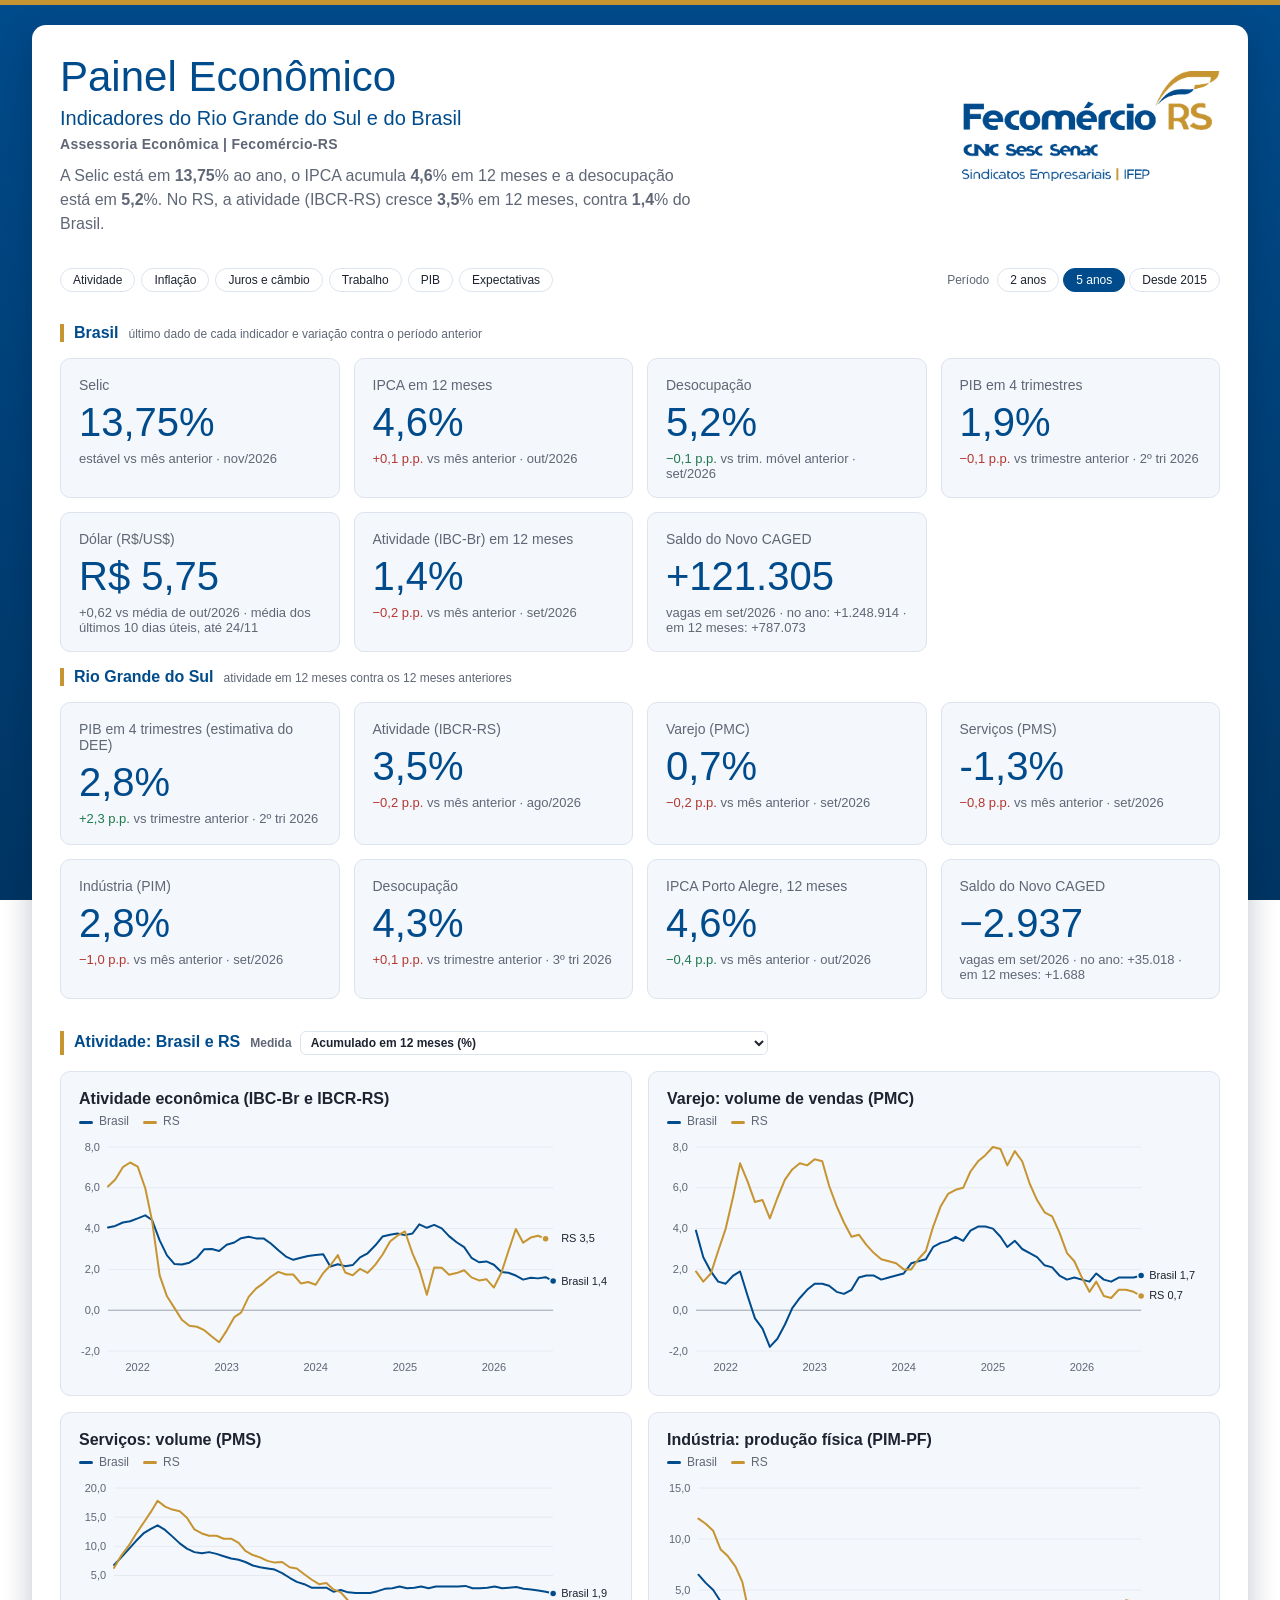
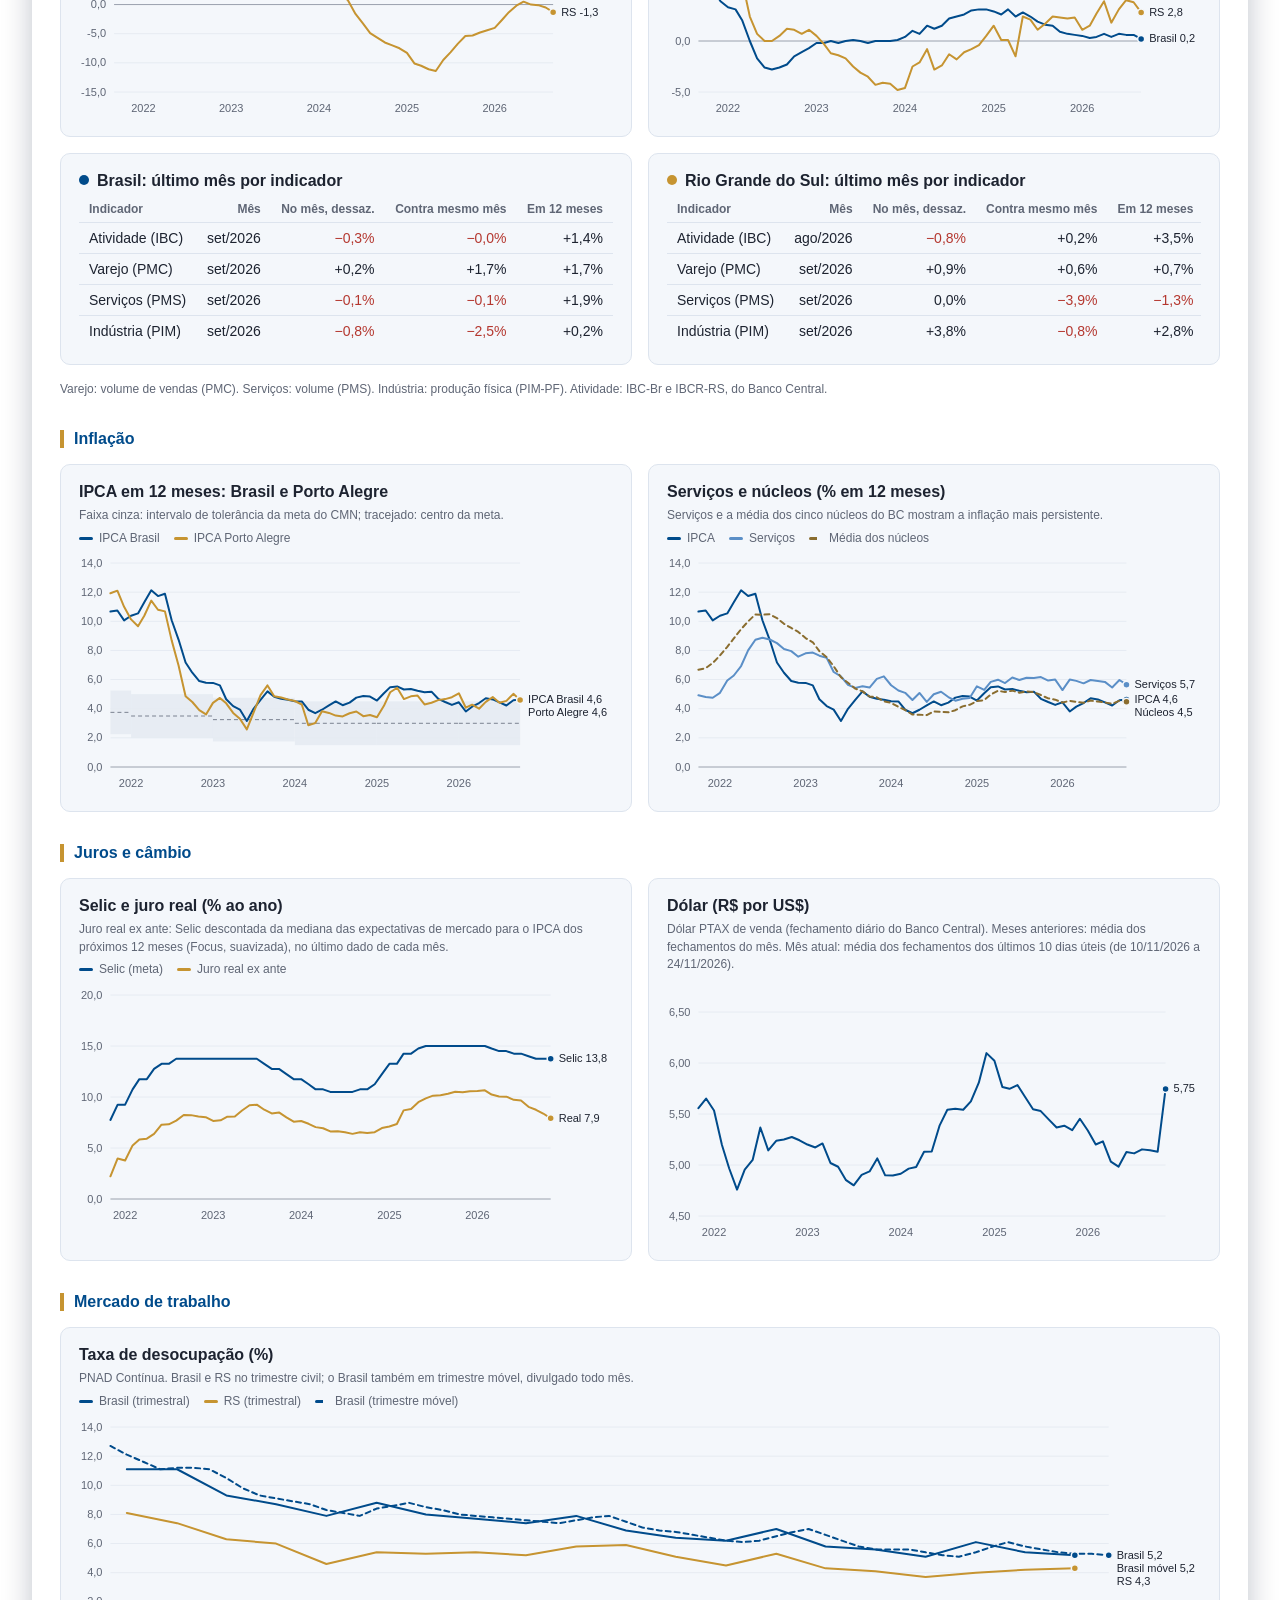
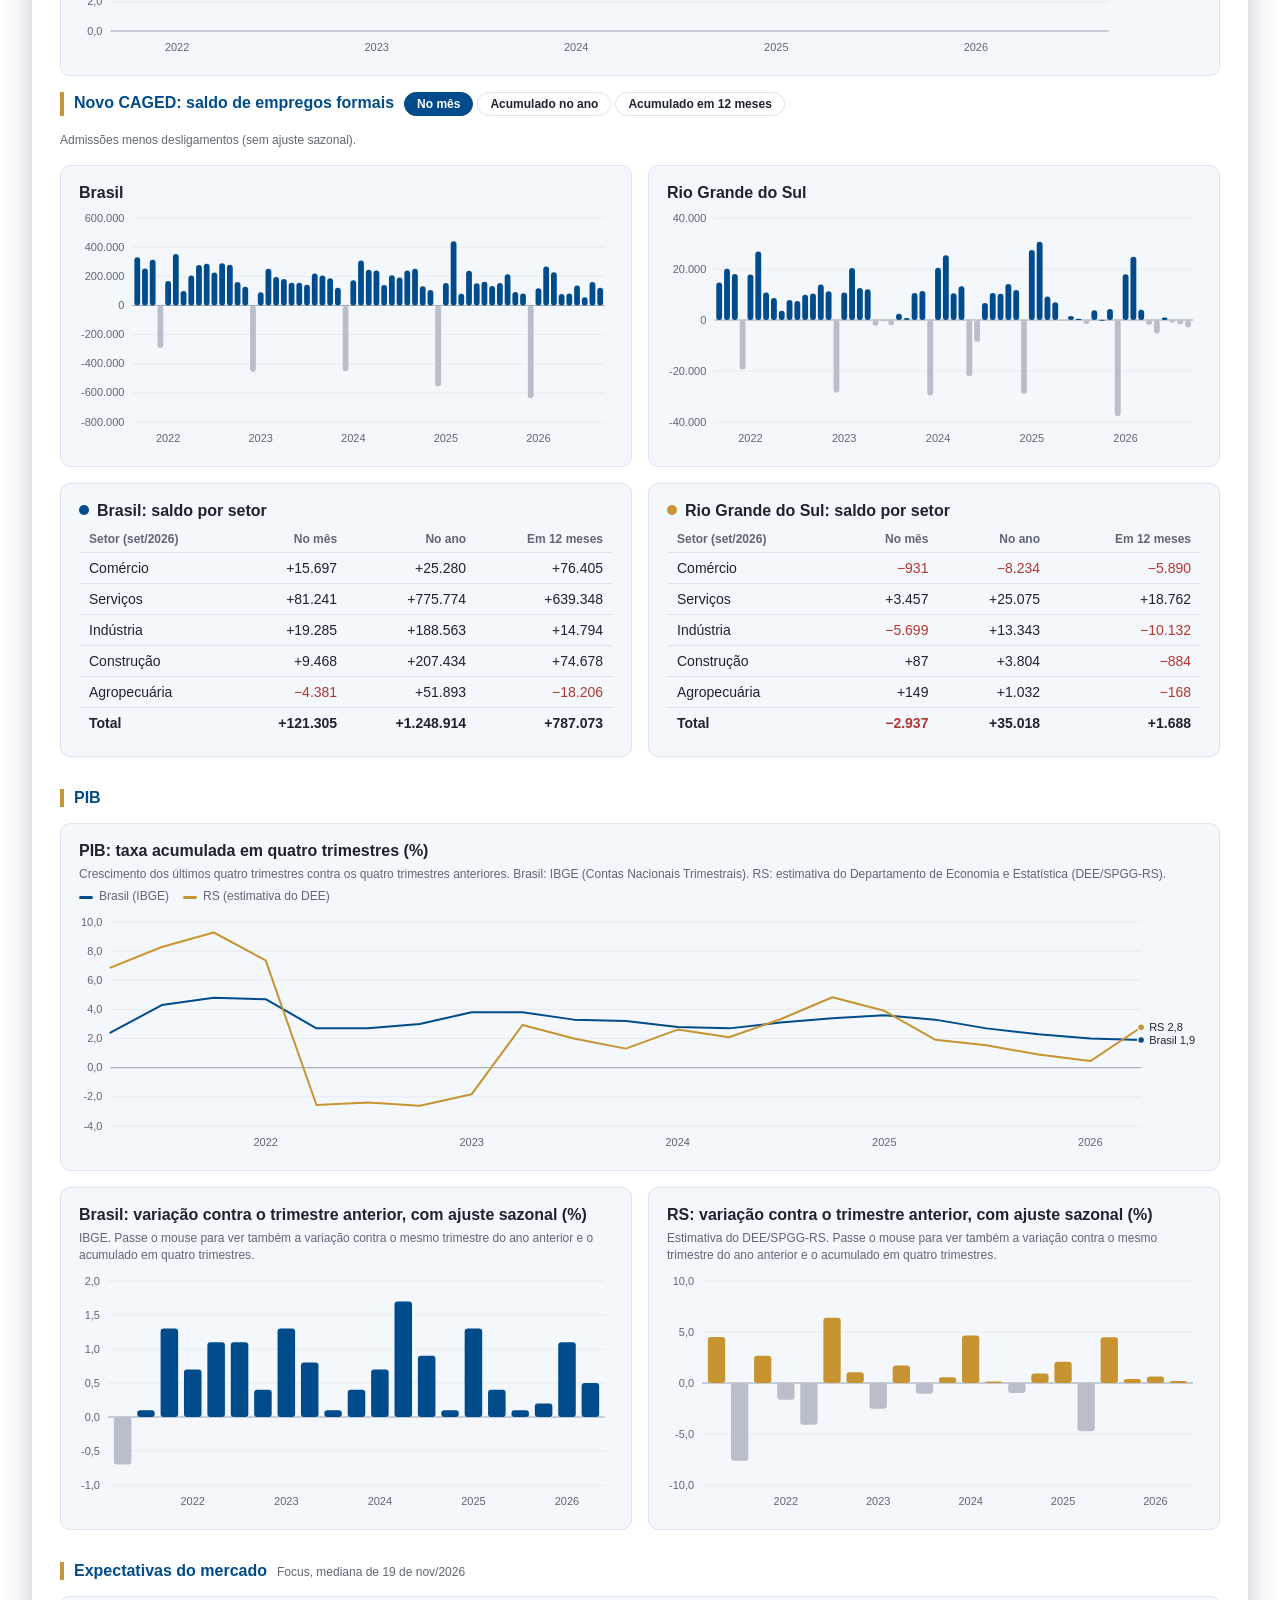
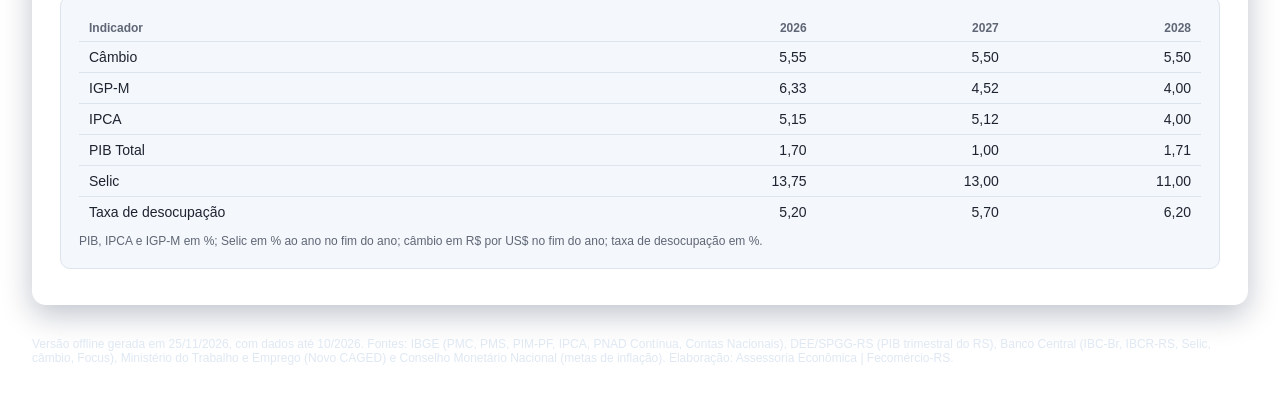
==== commit 17da37ad: "Atualiza o painel (25/11/2026)" ====
--- a/index.html
+++ b/index.html
@@ -87,7 +87,7 @@
 <script>// https://d3js.org v7.9.0 Copyright 2010-2023 Mike Bostock
 !function(t,n){"object"==typeof exports&&"undefined"!=typeof module?n(exports):"function"==typeof define&&define.amd?define(["exports"],n):n((t="undefined"!=typeof globalThis?globalThis:t||self).d3=t.d3||{})}(this,(function(t){"use strict";function n(t,n){return null==t||null==n?NaN:t<n?-1:t>n?1:t>=n?0:NaN}function e(t,n){return null==t||null==n?NaN:n<t?-1:n>t?1:n>=t?0:NaN}function r(t){let r,o,a;function u(t,n,e=0,i=t.length){if(e<i){if(0!==r(n,n))return i;do{const r=e+i>>>1;o(t[r],n)<0?e=r+1:i=r}while(e<i)}return e}return 2!==t.length?(r=n,o=(e,r)=>n(t(e),r),a=(n,e)=>t(n)-e):(r=t===n||t===e?t:i,o=t,a=t),{left:u,center:function(t,n,e=0,r=t.length){const i=u(t,n,e,r-1);return i>e&&a(t[i-1],n)>-a(t[i],n)?i-1:i},right:function(t,n,e=0,i=t.length){if(e<i){if(0!==r(n,n))return i;do{const r=e+i>>>1;o(t[r],n)<=0?e=r+1:i=r}while(e<i)}return e}}}function i(){return 0}function o(t){return null===t?NaN:+t}const a=r(n),u=a.right,c=a.left,f=r(o).center;var s=u;const l=d(y),h=d((function(t){const n=y(t);return(t,e,r,i,o)=>{n(t,e,(r<<=2)+0,(i<<=2)+0,o<<=2),n(t,e,r+1,i+1,o),n(t,e,r+2,i+2,o),n(t,e,r+3,i+3,o)}}));function d(t){return function(n,e,r=e){if(!((e=+e)>=0))throw new RangeError("invalid rx");if(!((r=+r)>=0))throw new RangeError("invalid ry");let{data:i,width:o,height:a}=n;if(!((o=Math.floor(o))>=0))throw new RangeError("invalid width");if(!((a=Math.floor(void 0!==a?a:i.length/o))>=0))throw new RangeError("invalid height");if(!o||!a||!e&&!r)return n;const u=e&&t(e),c=r&&t(r),f=i.slice();return u&&c?(p(u,f,i,o,a),p(u,i,f,o,a),p(u,f,i,o,a),g(c,i,f,o,a),g(c,f,i,o,a),g(c,i,f,o,a)):u?(p(u,i,f,o,a),p(u,f,i,o,a),p(u,i,f,o,a)):c&&(g(c,i,f,o,a),g(c,f,i,o,a),g(c,i,f,o,a)),n}}function p(t,n,e,r,i){for(let o=0,a=r*i;o<a;)t(n,e,o,o+=r,1)}function g(t,n,e,r,i){for(let o=0,a=r*i;o<r;++o)t(n,e,o,o+a,r)}function y(t){const n=Math.floor(t);if(n===t)return function(t){const n=2*t+1;return(e,r,i,o,a)=>{if(!((o-=a)>=i))return;let u=t*r[i];const c=a*t;for(let t=i,n=i+c;t<n;t+=a)u+=r[Math.min(o,t)];for(let t=i,f=o;t<=f;t+=a)u+=r[Math.min(o,t+c)],e[t]=u/n,u-=r[Math.max(i,t-c)]}}(t);const e=t-n,r=2*t+1;return(t,i,o,a,u)=>{if(!((a-=u)>=o))return;let c=n*i[o];const f=u*n,s=f+u;for(let t=o,n=o+f;t<n;t+=u)c+=i[Math.min(a,t)];for(let n=o,l=a;n<=l;n+=u)c+=i[Math.min(a,n+f)],t[n]=(c+e*(i[Math.max(o,n-s)]+i[Math.min(a,n+s)]))/r,c-=i[Math.max(o,n-f)]}}function v(t,n){let e=0;if(void 0===n)for(let n of t)null!=n&&(n=+n)>=n&&++e;else{let r=-1;for(let i of t)null!=(i=n(i,++r,t))&&(i=+i)>=i&&++e}return e}function _(t){return 0|t.length}function b(t){return!(t>0)}function m(t){return"object"!=typeof t||"length"in t?t:Array.from(t)}function x(t,n){let e,r=0,i=0,o=0;if(void 0===n)for(let n of t)null!=n&&(n=+n)>=n&&(e=n-i,i+=e/++r,o+=e*(n-i));else{let a=-1;for(let u of t)null!=(u=n(u,++a,t))&&(u=+u)>=u&&(e=u-i,i+=e/++r,o+=e*(u-i))}if(r>1)return o/(r-1)}function w(t,n){const e=x(t,n);return e?Math.sqrt(e):e}function M(t,n){let e,r;if(void 0===n)for(const n of t)null!=n&&(void 0===e?n>=n&&(e=r=n):(e>n&&(e=n),r<n&&(r=n)));else{let i=-1;for(let o of t)null!=(o=n(o,++i,t))&&(void 0===e?o>=o&&(e=r=o):(e>o&&(e=o),r<o&&(r=o)))}return[e,r]}class T{constructor(){this._partials=new Float64Array(32),this._n=0}add(t){const n=this._partials;let e=0;for(let r=0;r<this._n&&r<32;r++){const i=n[r],o=t+i,a=Math.abs(t)<Math.abs(i)?t-(o-i):i-(o-t);a&&(n[e++]=a),t=o}return n[e]=t,this._n=e+1,this}valueOf(){const t=this._partials;let n,e,r,i=this._n,o=0;if(i>0){for(o=t[--i];i>0&&(n=o,e=t[--i],o=n+e,r=e-(o-n),!r););i>0&&(r<0&&t[i-1]<0||r>0&&t[i-1]>0)&&(e=2*r,n=o+e,e==n-o&&(o=n))}return o}}class InternMap extends Map{constructor(t,n=N){if(super(),Object.defineProperties(this,{_intern:{value:new Map},_key:{value:n}}),null!=t)for(const[n,e]of t)this.set(n,e)}get(t){return super.get(A(this,t))}has(t){return super.has(A(this,t))}set(t,n){return super.set(S(this,t),n)}delete(t){return super.delete(E(this,t))}}class InternSet extends Set{constructor(t,n=N){if(super(),Object.defineProperties(this,{_intern:{value:new Map},_key:{value:n}}),null!=t)for(const n of t)this.add(n)}has(t){return super.has(A(this,t))}add(t){return super.add(S(this,t))}delete(t){return super.delete(E(this,t))}}function A({_intern:t,_key:n},e){const r=n(e);return t.has(r)?t.get(r):e}function S({_intern:t,_key:n},e){const r=n(e);return t.has(r)?t.get(r):(t.set(r,e),e)}function E({_intern:t,_key:n},e){const r=n(e);return t.has(r)&&(e=t.get(r),t.delete(r)),e}function N(t){return null!==t&&"object"==typeof t?t.valueOf():t}function k(t){return t}function C(t,...n){return F(t,k,k,n)}function P(t,...n){return F(t,Array.from,k,n)}function z(t,n){for(let e=1,r=n.length;e<r;++e)t=t.flatMap((t=>t.pop().map((([n,e])=>[...t,n,e]))));return t}function $(t,n,...e){return F(t,k,n,e)}function D(t,n,...e){return F(t,Array.from,n,e)}function R(t){if(1!==t.length)throw new Error("duplicate key");return t[0]}function F(t,n,e,r){return function t(i,o){if(o>=r.length)return e(i);const a=new InternMap,u=r[o++];let c=-1;for(const t of i){const n=u(t,++c,i),e=a.get(n);e?e.push(t):a.set(n,[t])}for(const[n,e]of a)a.set(n,t(e,o));return n(a)}(t,0)}function q(t,n){return Array.from(n,(n=>t[n]))}function U(t,...n){if("function"!=typeof t[Symbol.iterator])throw new TypeError("values is not iterable");t=Array.from(t);let[e]=n;if(e&&2!==e.length||n.length>1){const r=Uint32Array.from(t,((t,n)=>n));return n.length>1?(n=n.map((n=>t.map(n))),r.sort(((t,e)=>{for(const r of n){const n=O(r[t],r[e]);if(n)return n}}))):(e=t.map(e),r.sort(((t,n)=>O(e[t],e[n])))),q(t,r)}return t.sort(I(e))}function I(t=n){if(t===n)return O;if("function"!=typeof t)throw new TypeError("compare is not a function");return(n,e)=>{const r=t(n,e);return r||0===r?r:(0===t(e,e))-(0===t(n,n))}}function O(t,n){return(null==t||!(t>=t))-(null==n||!(n>=n))||(t<n?-1:t>n?1:0)}var B=Array.prototype.slice;function Y(t){return()=>t}const L=Math.sqrt(50),j=Math.sqrt(10),H=Math.sqrt(2);function X(t,n,e){const r=(n-t)/Math.max(0,e),i=Math.floor(Math.log10(r)),o=r/Math.pow(10,i),a=o>=L?10:o>=j?5:o>=H?2:1;let u,c,f;return i<0?(f=Math.pow(10,-i)/a,u=Math.round(t*f),c=Math.round(n*f),u/f<t&&++u,c/f>n&&--c,f=-f):(f=Math.pow(10,i)*a,u=Math.round(t/f),c=Math.round(n/f),u*f<t&&++u,c*f>n&&--c),c<u&&.5<=e&&e<2?X(t,n,2*e):[u,c,f]}function G(t,n,e){if(!((e=+e)>0))return[];if((t=+t)===(n=+n))return[t];const r=n<t,[i,o,a]=r?X(n,t,e):X(t,n,e);if(!(o>=i))return[];const u=o-i+1,c=new Array(u);if(r)if(a<0)for(let t=0;t<u;++t)c[t]=(o-t)/-a;else for(let t=0;t<u;++t)c[t]=(o-t)*a;else if(a<0)for(let t=0;t<u;++t)c[t]=(i+t)/-a;else for(let t=0;t<u;++t)c[t]=(i+t)*a;return c}function V(t,n,e){return X(t=+t,n=+n,e=+e)[2]}function W(t,n,e){e=+e;const r=(n=+n)<(t=+t),i=r?V(n,t,e):V(t,n,e);return(r?-1:1)*(i<0?1/-i:i)}function Z(t,n,e){let r;for(;;){const i=V(t,n,e);if(i===r||0===i||!isFinite(i))return[t,n];i>0?(t=Math.floor(t/i)*i,n=Math.ceil(n/i)*i):i<0&&(t=Math.ceil(t*i)/i,n=Math.floor(n*i)/i),r=i}}function K(t){return Math.max(1,Math.ceil(Math.log(v(t))/Math.LN2)+1)}function Q(){var t=k,n=M,e=K;function r(r){Array.isArray(r)||(r=Array.from(r));var i,o,a,u=r.length,c=new Array(u);for(i=0;i<u;++i)c[i]=t(r[i],i,r);var f=n(c),l=f[0],h=f[1],d=e(c,l,h);if(!Array.isArray(d)){const t=h,e=+d;if(n===M&&([l,h]=Z(l,h,e)),(d=G(l,h,e))[0]<=l&&(a=V(l,h,e)),d[d.length-1]>=h)if(t>=h&&n===M){const t=V(l,h,e);isFinite(t)&&(t>0?h=(Math.floor(h/t)+1)*t:t<0&&(h=(Math.ceil(h*-t)+1)/-t))}else d.pop()}for(var p=d.length,g=0,y=p;d[g]<=l;)++g;for(;d[y-1]>h;)--y;(g||y<p)&&(d=d.slice(g,y),p=y-g);var v,_=new Array(p+1);for(i=0;i<=p;++i)(v=_[i]=[]).x0=i>0?d[i-1]:l,v.x1=i<p?d[i]:h;if(isFinite(a)){if(a>0)for(i=0;i<u;++i)null!=(o=c[i])&&l<=o&&o<=h&&_[Math.min(p,Math.floor((o-l)/a))].push(r[i]);else if(a<0)for(i=0;i<u;++i)if(null!=(o=c[i])&&l<=o&&o<=h){const t=Math.floor((l-o)*a);_[Math.min(p,t+(d[t]<=o))].push(r[i])}}else for(i=0;i<u;++i)null!=(o=c[i])&&l<=o&&o<=h&&_[s(d,o,0,p)].push(r[i]);return _}return r.value=function(n){return arguments.length?(t="function"==typeof n?n:Y(n),r):t},r.domain=function(t){return arguments.length?(n="function"==typeof t?t:Y([t[0],t[1]]),r):n},r.thresholds=function(t){return arguments.length?(e="function"==typeof t?t:Y(Array.isArray(t)?B.call(t):t),r):e},r}function J(t,n){let e;if(void 0===n)for(const n of t)null!=n&&(e<n||void 0===e&&n>=n)&&(e=n);else{let r=-1;for(let i of t)null!=(i=n(i,++r,t))&&(e<i||void 0===e&&i>=i)&&(e=i)}return e}function tt(t,n){let e,r=-1,i=-1;if(void 0===n)for(const n of t)++i,null!=n&&(e<n||void 0===e&&n>=n)&&(e=n,r=i);else for(let o of t)null!=(o=n(o,++i,t))&&(e<o||void 0===e&&o>=o)&&(e=o,r=i);return r}function nt(t,n){let e;if(void 0===n)for(const n of t)null!=n&&(e>n||void 0===e&&n>=n)&&(e=n);else{let r=-1;for(let i of t)null!=(i=n(i,++r,t))&&(e>i||void 0===e&&i>=i)&&(e=i)}return e}function et(t,n){let e,r=-1,i=-1;if(void 0===n)for(const n of t)++i,null!=n&&(e>n||void 0===e&&n>=n)&&(e=n,r=i);else for(let o of t)null!=(o=n(o,++i,t))&&(e>o||void 0===e&&o>=o)&&(e=o,r=i);return r}function rt(t,n,e=0,r=1/0,i){if(n=Math.floor(n),e=Math.floor(Math.max(0,e)),r=Math.floor(Math.min(t.length-1,r)),!(e<=n&&n<=r))return t;for(i=void 0===i?O:I(i);r>e;){if(r-e>600){const o=r-e+1,a=n-e+1,u=Math.log(o),c=.5*Math.exp(2*u/3),f=.5*Math.sqrt(u*c*(o-c)/o)*(a-o/2<0?-1:1);rt(t,n,Math.max(e,Math.floor(n-a*c/o+f)),Math.min(r,Math.floor(n+(o-a)*c/o+f)),i)}const o=t[n];let a=e,u=r;for(it(t,e,n),i(t[r],o)>0&&it(t,e,r);a<u;){for(it(t,a,u),++a,--u;i(t[a],o)<0;)++a;for(;i(t[u],o)>0;)--u}0===i(t[e],o)?it(t,e,u):(++u,it(t,u,r)),u<=n&&(e=u+1),n<=u&&(r=u-1)}return t}function it(t,n,e){const r=t[n];t[n]=t[e],t[e]=r}function ot(t,e=n){let r,i=!1;if(1===e.length){let o;for(const a of t){const t=e(a);(i?n(t,o)>0:0===n(t,t))&&(r=a,o=t,i=!0)}}else for(const n of t)(i?e(n,r)>0:0===e(n,n))&&(r=n,i=!0);return r}function at(t,n,e){if(t=Float64Array.from(function*(t,n){if(void 0===n)for(let n of t)null!=n&&(n=+n)>=n&&(yield n);else{let e=-1;for(let r of t)null!=(r=n(r,++e,t))&&(r=+r)>=r&&(yield r)}}(t,e)),(r=t.length)&&!isNaN(n=+n)){if(n<=0||r<2)return nt(t);if(n>=1)return J(t);var r,i=(r-1)*n,o=Math.floor(i),a=J(rt(t,o).subarray(0,o+1));return a+(nt(t.subarray(o+1))-a)*(i-o)}}function ut(t,n,e=o){if((r=t.length)&&!isNaN(n=+n)){if(n<=0||r<2)return+e(t[0],0,t);if(n>=1)return+e(t[r-1],r-1,t);var r,i=(r-1)*n,a=Math.floor(i),u=+e(t[a],a,t);return u+(+e(t[a+1],a+1,t)-u)*(i-a)}}function ct(t,n,e=o){if(!isNaN(n=+n)){if(r=Float64Array.from(t,((n,r)=>o(e(t[r],r,t)))),n<=0)return et(r);if(n>=1)return tt(r);var r,i=Uint32Array.from(t,((t,n)=>n)),a=r.length-1,u=Math.floor(a*n);return rt(i,u,0,a,((t,n)=>O(r[t],r[n]))),(u=ot(i.subarray(0,u+1),(t=>r[t])))>=0?u:-1}}function ft(t){return Array.from(function*(t){for(const n of t)yield*n}(t))}function st(t,n){return[t,n]}function lt(t,n,e){t=+t,n=+n,e=(i=arguments.length)<2?(n=t,t=0,1):i<3?1:+e;for(var r=-1,i=0|Math.max(0,Math.ceil((n-t)/e)),o=new Array(i);++r<i;)o[r]=t+r*e;return o}function ht(t,e=n){if(1===e.length)return et(t,e);let r,i=-1,o=-1;for(const n of t)++o,(i<0?0===e(n,n):e(n,r)<0)&&(r=n,i=o);return i}var dt=pt(Math.random);function pt(t){return function(n,e=0,r=n.length){let i=r-(e=+e);for(;i;){const r=t()*i--|0,o=n[i+e];n[i+e]=n[r+e],n[r+e]=o}return n}}function gt(t){if(!(i=t.length))return[];for(var n=-1,e=nt(t,yt),r=new Array(e);++n<e;)for(var i,o=-1,a=r[n]=new Array(i);++o<i;)a[o]=t[o][n];return r}function yt(t){return t.length}function vt(t){return t instanceof InternSet?t:new InternSet(t)}function _t(t,n){const e=t[Symbol.iterator](),r=new Set;for(const t of n){const n=bt(t);if(r.has(n))continue;let i,o;for(;({value:i,done:o}=e.next());){if(o)return!1;const t=bt(i);if(r.add(t),Object.is(n,t))break}}return!0}function bt(t){return null!==t&&"object"==typeof t?t.valueOf():t}function mt(t){return t}var xt=1,wt=2,Mt=3,Tt=4,At=1e-6;function St(t){return"translate("+t+",0)"}function Et(t){return"translate(0,"+t+")"}function Nt(t){return n=>+t(n)}function kt(t,n){return n=Math.max(0,t.bandwidth()-2*n)/2,t.round()&&(n=Math.round(n)),e=>+t(e)+n}function Ct(){return!this.__axis}function Pt(t,n){var e=[],r=null,i=null,o=6,a=6,u=3,c="undefined"!=typeof window&&window.devicePixelRatio>1?0:.5,f=t===xt||t===Tt?-1:1,s=t===Tt||t===wt?"x":"y",l=t===xt||t===Mt?St:Et;function h(h){var d=null==r?n.ticks?n.ticks.apply(n,e):n.domain():r,p=null==i?n.tickFormat?n.tickFormat.apply(n,e):mt:i,g=Math.max(o,0)+u,y=n.range(),v=+y[0]+c,_=+y[y.length-1]+c,b=(n.bandwidth?kt:Nt)(n.copy(),c),m=h.selection?h.selection():h,x=m.selectAll(".domain").data([null]),w=m.selectAll(".tick").data(d,n).order(),M=w.exit(),T=w.enter().append("g").attr("class","tick"),A=w.select("line"),S=w.select("text");x=x.merge(x.enter().insert("path",".tick").attr("class","domain").attr("stroke","currentColor")),w=w.merge(T),A=A.merge(T.append("line").attr("stroke","currentColor").attr(s+"2",f*o)),S=S.merge(T.append("text").attr("fill","currentColor").attr(s,f*g).attr("dy",t===xt?"0em":t===Mt?"0.71em":"0.32em")),h!==m&&(x=x.transition(h),w=w.transition(h),A=A.transition(h),S=S.transition(h),M=M.transition(h).attr("opacity",At).attr("transform",(function(t){return isFinite(t=b(t))?l(t+c):this.getAttribute("transform")})),T.attr("opacity",At).attr("transform",(function(t){var n=this.parentNode.__axis;return l((n&&isFinite(n=n(t))?n:b(t))+c)}))),M.remove(),x.attr("d",t===Tt||t===wt?a?"M"+f*a+","+v+"H"+c+"V"+_+"H"+f*a:"M"+c+","+v+"V"+_:a?"M"+v+","+f*a+"V"+c+"H"+_+"V"+f*a:"M"+v+","+c+"H"+_),w.attr("opacity",1).attr("transform",(function(t){return l(b(t)+c)})),A.attr(s+"2",f*o),S.attr(s,f*g).text(p),m.filter(Ct).attr("fill","none").attr("font-size",10).attr("font-family","sans-serif").attr("text-anchor",t===wt?"start":t===Tt?"end":"middle"),m.each((function(){this.__axis=b}))}return h.scale=function(t){return arguments.length?(n=t,h):n},h.ticks=function(){return e=Array.from(arguments),h},h.tickArguments=function(t){return arguments.length?(e=null==t?[]:Array.from(t),h):e.slice()},h.tickValues=function(t){return arguments.length?(r=null==t?null:Array.from(t),h):r&&r.slice()},h.tickFormat=function(t){return arguments.length?(i=t,h):i},h.tickSize=function(t){return arguments.length?(o=a=+t,h):o},h.tickSizeInner=function(t){return arguments.length?(o=+t,h):o},h.tickSizeOuter=function(t){return arguments.length?(a=+t,h):a},h.tickPadding=function(t){return arguments.length?(u=+t,h):u},h.offset=function(t){return arguments.length?(c=+t,h):c},h}var zt={value:()=>{}};function $t(){for(var t,n=0,e=arguments.length,r={};n<e;++n){if(!(t=arguments[n]+"")||t in r||/[\s.]/.test(t))throw new Error("illegal type: "+t);r[t]=[]}return new Dt(r)}function Dt(t){this._=t}function Rt(t,n){for(var e,r=0,i=t.length;r<i;++r)if((e=t[r]).name===n)return e.value}function Ft(t,n,e){for(var r=0,i=t.length;r<i;++r)if(t[r].name===n){t[r]=zt,t=t.slice(0,r).concat(t.slice(r+1));break}return null!=e&&t.push({name:n,value:e}),t}Dt.prototype=$t.prototype={constructor:Dt,on:function(t,n){var e,r,i=this._,o=(r=i,(t+"").trim().split(/^|\s+/).map((function(t){var n="",e=t.indexOf(".");if(e>=0&&(n=t.slice(e+1),t=t.slice(0,e)),t&&!r.hasOwnProperty(t))throw new Error("unknown type: "+t);return{type:t,name:n}}))),a=-1,u=o.length;if(!(arguments.length<2)){if(null!=n&&"function"!=typeof n)throw new Error("invalid callback: "+n);for(;++a<u;)if(e=(t=o[a]).type)i[e]=Ft(i[e],t.name,n);else if(null==n)for(e in i)i[e]=Ft(i[e],t.name,null);return this}for(;++a<u;)if((e=(t=o[a]).type)&&(e=Rt(i[e],t.name)))return e},copy:function(){var t={},n=this._;for(var e in n)t[e]=n[e].slice();return new Dt(t)},call:function(t,n){if((e=arguments.length-2)>0)for(var e,r,i=new Array(e),o=0;o<e;++o)i[o]=arguments[o+2];if(!this._.hasOwnProperty(t))throw new Error("unknown type: "+t);for(o=0,e=(r=this._[t]).length;o<e;++o)r[o].value.apply(n,i)},apply:function(t,n,e){if(!this._.hasOwnProperty(t))throw new Error("unknown type: "+t);for(var r=this._[t],i=0,o=r.length;i<o;++i)r[i].value.apply(n,e)}};var qt="http://www.w3.org/1999/xhtml",Ut={svg:"http://www.w3.org/2000/svg",xhtml:qt,xlink:"http://www.w3.org/1999/xlink",xml:"http://www.w3.org/XML/1998/namespace",xmlns:"http://www.w3.org/2000/xmlns/"};function It(t){var n=t+="",e=n.indexOf(":");return e>=0&&"xmlns"!==(n=t.slice(0,e))&&(t=t.slice(e+1)),Ut.hasOwnProperty(n)?{space:Ut[n],local:t}:t}function Ot(t){return function(){var n=this.ownerDocument,e=this.namespaceURI;return e===qt&&n.documentElement.namespaceURI===qt?n.createElement(t):n.createElementNS(e,t)}}function Bt(t){return function(){return this.ownerDocument.createElementNS(t.space,t.local)}}function Yt(t){var n=It(t);return(n.local?Bt:Ot)(n)}function Lt(){}function jt(t){return null==t?Lt:function(){return this.querySelector(t)}}function Ht(t){return null==t?[]:Array.isArray(t)?t:Array.from(t)}function Xt(){return[]}function Gt(t){return null==t?Xt:function(){return this.querySelectorAll(t)}}function Vt(t){return function(){return this.matches(t)}}function Wt(t){return function(n){return n.matches(t)}}var Zt=Array.prototype.find;function Kt(){return this.firstElementChild}var Qt=Array.prototype.filter;function Jt(){return Array.from(this.children)}function tn(t){return new Array(t.length)}function nn(t,n){this.ownerDocument=t.ownerDocument,this.namespaceURI=t.namespaceURI,this._next=null,this._parent=t,this.__data__=n}function en(t,n,e,r,i,o){for(var a,u=0,c=n.length,f=o.length;u<f;++u)(a=n[u])?(a.__data__=o[u],r[u]=a):e[u]=new nn(t,o[u]);for(;u<c;++u)(a=n[u])&&(i[u]=a)}function rn(t,n,e,r,i,o,a){var u,c,f,s=new Map,l=n.length,h=o.length,d=new Array(l);for(u=0;u<l;++u)(c=n[u])&&(d[u]=f=a.call(c,c.__data__,u,n)+"",s.has(f)?i[u]=c:s.set(f,c));for(u=0;u<h;++u)f=a.call(t,o[u],u,o)+"",(c=s.get(f))?(r[u]=c,c.__data__=o[u],s.delete(f)):e[u]=new nn(t,o[u]);for(u=0;u<l;++u)(c=n[u])&&s.get(d[u])===c&&(i[u]=c)}function on(t){return t.__data__}function an(t){return"object"==typeof t&&"length"in t?t:Array.from(t)}function un(t,n){return t<n?-1:t>n?1:t>=n?0:NaN}function cn(t){return function(){this.removeAttribute(t)}}function fn(t){return function(){this.removeAttributeNS(t.space,t.local)}}function sn(t,n){return function(){this.setAttribute(t,n)}}function ln(t,n){return function(){this.setAttributeNS(t.space,t.local,n)}}function hn(t,n){return function(){var e=n.apply(this,arguments);null==e?this.removeAttribute(t):this.setAttribute(t,e)}}function dn(t,n){return function(){var e=n.apply(this,arguments);null==e?this.removeAttributeNS(t.space,t.local):this.setAttributeNS(t.space,t.local,e)}}function pn(t){return t.ownerDocument&&t.ownerDocument.defaultView||t.document&&t||t.defaultView}function gn(t){return function(){this.style.removeProperty(t)}}function yn(t,n,e){return function(){this.style.setProperty(t,n,e)}}function vn(t,n,e){return function(){var r=n.apply(this,arguments);null==r?this.style.removeProperty(t):this.style.setProperty(t,r,e)}}function _n(t,n){return t.style.getPropertyValue(n)||pn(t).getComputedStyle(t,null).getPropertyValue(n)}function bn(t){return function(){delete this[t]}}function mn(t,n){return function(){this[t]=n}}function xn(t,n){return function(){var e=n.apply(this,arguments);null==e?delete this[t]:this[t]=e}}function wn(t){return t.trim().split(/^|\s+/)}function Mn(t){return t.classList||new Tn(t)}function Tn(t){this._node=t,this._names=wn(t.getAttribute("class")||"")}function An(t,n){for(var e=Mn(t),r=-1,i=n.length;++r<i;)e.add(n[r])}function Sn(t,n){for(var e=Mn(t),r=-1,i=n.length;++r<i;)e.remove(n[r])}function En(t){return function(){An(this,t)}}function Nn(t){return function(){Sn(this,t)}}function kn(t,n){return function(){(n.apply(this,arguments)?An:Sn)(this,t)}}function Cn(){this.textContent=""}function Pn(t){return function(){this.textContent=t}}function zn(t){return function(){var n=t.apply(this,arguments);this.textContent=null==n?"":n}}function $n(){this.innerHTML=""}function Dn(t){return function(){this.innerHTML=t}}function Rn(t){return function(){var n=t.apply(this,arguments);this.innerHTML=null==n?"":n}}function Fn(){this.nextSibling&&this.parentNode.appendChild(this)}function qn(){this.previousSibling&&this.parentNode.insertBefore(this,this.parentNode.firstChild)}function Un(){return null}function In(){var t=this.parentNode;t&&t.removeChild(this)}function On(){var t=this.cloneNode(!1),n=this.parentNode;return n?n.insertBefore(t,this.nextSibling):t}function Bn(){var t=this.cloneNode(!0),n=this.parentNode;return n?n.insertBefore(t,this.nextSibling):t}function Yn(t){return function(){var n=this.__on;if(n){for(var e,r=0,i=-1,o=n.length;r<o;++r)e=n[r],t.type&&e.type!==t.type||e.name!==t.name?n[++i]=e:this.removeEventListener(e.type,e.listener,e.options);++i?n.length=i:delete this.__on}}}function Ln(t,n,e){return function(){var r,i=this.__on,o=function(t){return function(n){t.call(this,n,this.__data__)}}(n);if(i)for(var a=0,u=i.length;a<u;++a)if((r=i[a]).type===t.type&&r.name===t.name)return this.removeEventListener(r.type,r.listener,r.options),this.addEventListener(r.type,r.listener=o,r.options=e),void(r.value=n);this.addEventListener(t.type,o,e),r={type:t.type,name:t.name,value:n,listener:o,options:e},i?i.push(r):this.__on=[r]}}function jn(t,n,e){var r=pn(t),i=r.CustomEvent;"function"==typeof i?i=new i(n,e):(i=r.document.createEvent("Event"),e?(i.initEvent(n,e.bubbles,e.cancelable),i.detail=e.detail):i.initEvent(n,!1,!1)),t.dispatchEvent(i)}function Hn(t,n){return function(){return jn(this,t,n)}}function Xn(t,n){return function(){return jn(this,t,n.apply(this,arguments))}}nn.prototype={constructor:nn,appendChild:function(t){return this._parent.insertBefore(t,this._next)},insertBefore:function(t,n){return this._parent.insertBefore(t,n)},querySelector:function(t){return this._parent.querySelector(t)},querySelectorAll:function(t){return this._parent.querySelectorAll(t)}},Tn.prototype={add:function(t){this._names.indexOf(t)<0&&(this._names.push(t),this._node.setAttribute("class",this._names.join(" ")))},remove:function(t){var n=this._names.indexOf(t);n>=0&&(this._names.splice(n,1),this._node.setAttribute("class",this._names.join(" ")))},contains:function(t){return this._names.indexOf(t)>=0}};var Gn=[null];function Vn(t,n){this._groups=t,this._parents=n}function Wn(){return new Vn([[document.documentElement]],Gn)}function Zn(t){return"string"==typeof t?new Vn([[document.querySelector(t)]],[document.documentElement]):new Vn([[t]],Gn)}Vn.prototype=Wn.prototype={constructor:Vn,select:function(t){"function"!=typeof t&&(t=jt(t));for(var n=this._groups,e=n.length,r=new Array(e),i=0;i<e;++i)for(var o,a,u=n[i],c=u.length,f=r[i]=new Array(c),s=0;s<c;++s)(o=u[s])&&(a=t.call(o,o.__data__,s,u))&&("__data__"in o&&(a.__data__=o.__data__),f[s]=a);return new Vn(r,this._parents)},selectAll:function(t){t="function"==typeof t?function(t){return function(){return Ht(t.apply(this,arguments))}}(t):Gt(t);for(var n=this._groups,e=n.length,r=[],i=[],o=0;o<e;++o)for(var a,u=n[o],c=u.length,f=0;f<c;++f)(a=u[f])&&(r.push(t.call(a,a.__data__,f,u)),i.push(a));return new Vn(r,i)},selectChild:function(t){return this.select(null==t?Kt:function(t){return function(){return Zt.call(this.children,t)}}("function"==typeof t?t:Wt(t)))},selectChildren:function(t){return this.selectAll(null==t?Jt:function(t){return function(){return Qt.call(this.children,t)}}("function"==typeof t?t:Wt(t)))},filter:function(t){"function"!=typeof t&&(t=Vt(t));for(var n=this._groups,e=n.length,r=new Array(e),i=0;i<e;++i)for(var o,a=n[i],u=a.length,c=r[i]=[],f=0;f<u;++f)(o=a[f])&&t.call(o,o.__data__,f,a)&&c.push(o);return new Vn(r,this._parents)},data:function(t,n){if(!arguments.length)return Array.from(this,on);var e=n?rn:en,r=this._parents,i=this._groups;"function"!=typeof t&&(t=function(t){return function(){return t}}(t));for(var o=i.length,a=new Array(o),u=new Array(o),c=new Array(o),f=0;f<o;++f){var s=r[f],l=i[f],h=l.length,d=an(t.call(s,s&&s.__data__,f,r)),p=d.length,g=u[f]=new Array(p),y=a[f]=new Array(p);e(s,l,g,y,c[f]=new Array(h),d,n);for(var v,_,b=0,m=0;b<p;++b)if(v=g[b]){for(b>=m&&(m=b+1);!(_=y[m])&&++m<p;);v._next=_||null}}return(a=new Vn(a,r))._enter=u,a._exit=c,a},enter:function(){return new Vn(this._enter||this._groups.map(tn),this._parents)},exit:function(){return new Vn(this._exit||this._groups.map(tn),this._parents)},join:function(t,n,e){var r=this.enter(),i=this,o=this.exit();return"function"==typeof t?(r=t(r))&&(r=r.selection()):r=r.append(t+""),null!=n&&(i=n(i))&&(i=i.selection()),null==e?o.remove():e(o),r&&i?r.merge(i).order():i},merge:function(t){for(var n=t.selection?t.selection():t,e=this._groups,r=n._groups,i=e.length,o=r.length,a=Math.min(i,o),u=new Array(i),c=0;c<a;++c)for(var f,s=e[c],l=r[c],h=s.length,d=u[c]=new Array(h),p=0;p<h;++p)(f=s[p]||l[p])&&(d[p]=f);for(;c<i;++c)u[c]=e[c];return new Vn(u,this._parents)},selection:function(){return this},order:function(){for(var t=this._groups,n=-1,e=t.length;++n<e;)for(var r,i=t[n],o=i.length-1,a=i[o];--o>=0;)(r=i[o])&&(a&&4^r.compareDocumentPosition(a)&&a.parentNode.insertBefore(r,a),a=r);return this},sort:function(t){function n(n,e){return n&&e?t(n.__data__,e.__data__):!n-!e}t||(t=un);for(var e=this._groups,r=e.length,i=new Array(r),o=0;o<r;++o){for(var a,u=e[o],c=u.length,f=i[o]=new Array(c),s=0;s<c;++s)(a=u[s])&&(f[s]=a);f.sort(n)}return new Vn(i,this._parents).order()},call:function(){var t=arguments[0];return arguments[0]=this,t.apply(null,arguments),this},nodes:function(){return Array.from(this)},node:function(){for(var t=this._groups,n=0,e=t.length;n<e;++n)for(var r=t[n],i=0,o=r.length;i<o;++i){var a=r[i];if(a)return a}return null},size:function(){let t=0;for(const n of this)++t;return t},empty:function(){return!this.node()},each:function(t){for(var n=this._groups,e=0,r=n.length;e<r;++e)for(var i,o=n[e],a=0,u=o.length;a<u;++a)(i=o[a])&&t.call(i,i.__data__,a,o);return this},attr:function(t,n){var e=It(t);if(arguments.length<2){var r=this.node();return e.local?r.getAttributeNS(e.space,e.local):r.getAttribute(e)}return this.each((null==n?e.local?fn:cn:"function"==typeof n?e.local?dn:hn:e.local?ln:sn)(e,n))},style:function(t,n,e){return arguments.length>1?this.each((null==n?gn:"function"==typeof n?vn:yn)(t,n,null==e?"":e)):_n(this.node(),t)},property:function(t,n){return arguments.length>1?this.each((null==n?bn:"function"==typeof n?xn:mn)(t,n)):this.node()[t]},classed:function(t,n){var e=wn(t+"");if(arguments.length<2){for(var r=Mn(this.node()),i=-1,o=e.length;++i<o;)if(!r.contains(e[i]))return!1;return!0}return this.each(("function"==typeof n?kn:n?En:Nn)(e,n))},text:function(t){return arguments.length?this.each(null==t?Cn:("function"==typeof t?zn:Pn)(t)):this.node().textContent},html:function(t){return arguments.length?this.each(null==t?$n:("function"==typeof t?Rn:Dn)(t)):this.node().innerHTML},raise:function(){return this.each(Fn)},lower:function(){return this.each(qn)},append:function(t){var n="function"==typeof t?t:Yt(t);return this.select((function(){return this.appendChild(n.apply(this,arguments))}))},insert:function(t,n){var e="function"==typeof t?t:Yt(t),r=null==n?Un:"function"==typeof n?n:jt(n);return this.select((function(){return this.insertBefore(e.apply(this,arguments),r.apply(this,arguments)||null)}))},remove:function(){return this.each(In)},clone:function(t){return this.select(t?Bn:On)},datum:function(t){return arguments.length?this.property("__data__",t):this.node().__data__},on:function(t,n,e){var r,i,o=function(t){return t.trim().split(/^|\s+/).map((function(t){var n="",e=t.indexOf(".");return e>=0&&(n=t.slice(e+1),t=t.slice(0,e)),{type:t,name:n}}))}(t+""),a=o.length;if(!(arguments.length<2)){for(u=n?Ln:Yn,r=0;r<a;++r)this.each(u(o[r],n,e));return this}var u=this.node().__on;if(u)for(var c,f=0,s=u.length;f<s;++f)for(r=0,c=u[f];r<a;++r)if((i=o[r]).type===c.type&&i.name===c.name)return c.value},dispatch:function(t,n){return this.each(("function"==typeof n?Xn:Hn)(t,n))},[Symbol.iterator]:function*(){for(var t=this._groups,n=0,e=t.length;n<e;++n)for(var r,i=t[n],o=0,a=i.length;o<a;++o)(r=i[o])&&(yield r)}};var Kn=0;function Qn(){return new Jn}function Jn(){this._="@"+(++Kn).toString(36)}function te(t){let n;for(;n=t.sourceEvent;)t=n;return t}function ne(t,n){if(t=te(t),void 0===n&&(n=t.currentTarget),n){var e=n.ownerSVGElement||n;if(e.createSVGPoint){var r=e.createSVGPoint();return r.x=t.clientX,r.y=t.clientY,[(r=r.matrixTransform(n.getScreenCTM().inverse())).x,r.y]}if(n.getBoundingClientRect){var i=n.getBoundingClientRect();return[t.clientX-i.left-n.clientLeft,t.clientY-i.top-n.clientTop]}}return[t.pageX,t.pageY]}Jn.prototype=Qn.prototype={constructor:Jn,get:function(t){for(var n=this._;!(n in t);)if(!(t=t.parentNode))return;return t[n]},set:function(t,n){return t[this._]=n},remove:function(t){return this._ in t&&delete t[this._]},toString:function(){return this._}};const ee={passive:!1},re={capture:!0,passive:!1};function ie(t){t.stopImmediatePropagation()}function oe(t){t.preventDefault(),t.stopImmediatePropagation()}function ae(t){var n=t.document.documentElement,e=Zn(t).on("dragstart.drag",oe,re);"onselectstart"in n?e.on("selectstart.drag",oe,re):(n.__noselect=n.style.MozUserSelect,n.style.MozUserSelect="none")}function ue(t,n){var e=t.document.documentElement,r=Zn(t).on("dragstart.drag",null);n&&(r.on("click.drag",oe,re),setTimeout((function(){r.on("click.drag",null)}),0)),"onselectstart"in e?r.on("selectstart.drag",null):(e.style.MozUserSelect=e.__noselect,delete e.__noselect)}var ce=t=>()=>t;function fe(t,{sourceEvent:n,subject:e,target:r,identifier:i,active:o,x:a,y:u,dx:c,dy:f,dispatch:s}){Object.defineProperties(this,{type:{value:t,enumerable:!0,configurable:!0},sourceEvent:{value:n,enumerable:!0,configurable:!0},subject:{value:e,enumerable:!0,configurable:!0},target:{value:r,enumerable:!0,configurable:!0},identifier:{value:i,enumerable:!0,configurable:!0},active:{value:o,enumerable:!0,configurable:!0},x:{value:a,enumerable:!0,configurable:!0},y:{value:u,enumerable:!0,configurable:!0},dx:{value:c,enumerable:!0,configurable:!0},dy:{value:f,enumerable:!0,configurable:!0},_:{value:s}})}function se(t){return!t.ctrlKey&&!t.button}function le(){return this.parentNode}function he(t,n){return null==n?{x:t.x,y:t.y}:n}function de(){return navigator.maxTouchPoints||"ontouchstart"in this}function pe(t,n,e){t.prototype=n.prototype=e,e.constructor=t}function ge(t,n){var e=Object.create(t.prototype);for(var r in n)e[r]=n[r];return e}function ye(){}fe.prototype.on=function(){var t=this._.on.apply(this._,arguments);return t===this._?this:t};var ve=.7,_e=1/ve,be="\\s*([+-]?\\d+)\\s*",me="\\s*([+-]?(?:\\d*\\.)?\\d+(?:[eE][+-]?\\d+)?)\\s*",xe="\\s*([+-]?(?:\\d*\\.)?\\d+(?:[eE][+-]?\\d+)?)%\\s*",we=/^#([0-9a-f]{3,8})$/,Me=new RegExp(`^rgb\\(${be},${be},${be}\\)$`),Te=new RegExp(`^rgb\\(${xe},${xe},${xe}\\)$`),Ae=new RegExp(`^rgba\\(${be},${be},${be},${me}\\)$`),Se=new RegExp(`^rgba\\(${xe},${xe},${xe},${me}\\)$`),Ee=new RegExp(`^hsl\\(${me},${xe},${xe}\\)$`),Ne=new RegExp(`^hsla\\(${me},${xe},${xe},${me}\\)$`),ke={aliceblue:15792383,antiquewhite:16444375,aqua:65535,aquamarine:8388564,azure:15794175,beige:16119260,bisque:16770244,black:0,blanchedalmond:16772045,blue:255,blueviolet:9055202,brown:10824234,burlywood:14596231,cadetblue:6266528,chartreuse:8388352,chocolate:13789470,coral:16744272,cornflowerblue:6591981,cornsilk:16775388,crimson:14423100,cyan:65535,darkblue:139,darkcyan:35723,darkgoldenrod:12092939,darkgray:11119017,darkgreen:25600,darkgrey:11119017,darkkhaki:12433259,darkmagenta:9109643,darkolivegreen:5597999,darkorange:16747520,darkorchid:10040012,darkred:9109504,darksalmon:15308410,darkseagreen:9419919,darkslateblue:4734347,darkslategray:3100495,darkslategrey:3100495,darkturquoise:52945,darkviolet:9699539,deeppink:16716947,deepskyblue:49151,dimgray:6908265,dimgrey:6908265,dodgerblue:2003199,firebrick:11674146,floralwhite:16775920,forestgreen:2263842,fuchsia:16711935,gainsboro:14474460,ghostwhite:16316671,gold:16766720,goldenrod:14329120,gray:8421504,green:32768,greenyellow:11403055,grey:8421504,honeydew:15794160,hotpink:16738740,indianred:13458524,indigo:4915330,ivory:16777200,khaki:15787660,lavender:15132410,lavenderblush:16773365,lawngreen:8190976,lemonchiffon:16775885,lightblue:11393254,lightcoral:15761536,lightcyan:14745599,lightgoldenrodyellow:16448210,lightgray:13882323,lightgreen:9498256,lightgrey:13882323,lightpink:16758465,lightsalmon:16752762,lightseagreen:2142890,lightskyblue:8900346,lightslategray:7833753,lightslategrey:7833753,lightsteelblue:11584734,lightyellow:16777184,lime:65280,limegreen:3329330,linen:16445670,magenta:16711935,maroon:8388608,mediumaquamarine:6737322,mediumblue:205,mediumorchid:12211667,mediumpurple:9662683,mediumseagreen:3978097,mediumslateblue:8087790,mediumspringgreen:64154,mediumturquoise:4772300,mediumvioletred:13047173,midnightblue:1644912,mintcream:16121850,mistyrose:16770273,moccasin:16770229,navajowhite:16768685,navy:128,oldlace:16643558,olive:8421376,olivedrab:7048739,orange:16753920,orangered:16729344,orchid:14315734,palegoldenrod:15657130,palegreen:10025880,paleturquoise:11529966,palevioletred:14381203,papayawhip:16773077,peachpuff:16767673,peru:13468991,pink:16761035,plum:14524637,powderblue:11591910,purple:8388736,rebeccapurple:6697881,red:16711680,rosybrown:12357519,royalblue:4286945,saddlebrown:9127187,salmon:16416882,sandybrown:16032864,seagreen:3050327,seashell:16774638,sienna:10506797,silver:12632256,skyblue:8900331,slateblue:6970061,slategray:7372944,slategrey:7372944,snow:16775930,springgreen:65407,steelblue:4620980,tan:13808780,teal:32896,thistle:14204888,tomato:16737095,turquoise:4251856,violet:15631086,wheat:16113331,white:16777215,whitesmoke:16119285,yellow:16776960,yellowgreen:10145074};function Ce(){return this.rgb().formatHex()}function Pe(){return this.rgb().formatRgb()}function ze(t){var n,e;return t=(t+"").trim().toLowerCase(),(n=we.exec(t))?(e=n[1].length,n=parseInt(n[1],16),6===e?$e(n):3===e?new qe(n>>8&15|n>>4&240,n>>4&15|240&n,(15&n)<<4|15&n,1):8===e?De(n>>24&255,n>>16&255,n>>8&255,(255&n)/255):4===e?De(n>>12&15|n>>8&240,n>>8&15|n>>4&240,n>>4&15|240&n,((15&n)<<4|15&n)/255):null):(n=Me.exec(t))?new qe(n[1],n[2],n[3],1):(n=Te.exec(t))?new qe(255*n[1]/100,255*n[2]/100,255*n[3]/100,1):(n=Ae.exec(t))?De(n[1],n[2],n[3],n[4]):(n=Se.exec(t))?De(255*n[1]/100,255*n[2]/100,255*n[3]/100,n[4]):(n=Ee.exec(t))?Le(n[1],n[2]/100,n[3]/100,1):(n=Ne.exec(t))?Le(n[1],n[2]/100,n[3]/100,n[4]):ke.hasOwnProperty(t)?$e(ke[t]):"transparent"===t?new qe(NaN,NaN,NaN,0):null}function $e(t){return new qe(t>>16&255,t>>8&255,255&t,1)}function De(t,n,e,r){return r<=0&&(t=n=e=NaN),new qe(t,n,e,r)}function Re(t){return t instanceof ye||(t=ze(t)),t?new qe((t=t.rgb()).r,t.g,t.b,t.opacity):new qe}function Fe(t,n,e,r){return 1===arguments.length?Re(t):new qe(t,n,e,null==r?1:r)}function qe(t,n,e,r){this.r=+t,this.g=+n,this.b=+e,this.opacity=+r}function Ue(){return`#${Ye(this.r)}${Ye(this.g)}${Ye(this.b)}`}function Ie(){const t=Oe(this.opacity);return`${1===t?"rgb(":"rgba("}${Be(this.r)}, ${Be(this.g)}, ${Be(this.b)}${1===t?")":`, ${t})`}`}function Oe(t){return isNaN(t)?1:Math.max(0,Math.min(1,t))}function Be(t){return Math.max(0,Math.min(255,Math.round(t)||0))}function Ye(t){return((t=Be(t))<16?"0":"")+t.toString(16)}function Le(t,n,e,r){return r<=0?t=n=e=NaN:e<=0||e>=1?t=n=NaN:n<=0&&(t=NaN),new Xe(t,n,e,r)}function je(t){if(t instanceof Xe)return new Xe(t.h,t.s,t.l,t.opacity);if(t instanceof ye||(t=ze(t)),!t)return new Xe;if(t instanceof Xe)return t;var n=(t=t.rgb()).r/255,e=t.g/255,r=t.b/255,i=Math.min(n,e,r),o=Math.max(n,e,r),a=NaN,u=o-i,c=(o+i)/2;return u?(a=n===o?(e-r)/u+6*(e<r):e===o?(r-n)/u+2:(n-e)/u+4,u/=c<.5?o+i:2-o-i,a*=60):u=c>0&&c<1?0:a,new Xe(a,u,c,t.opacity)}function He(t,n,e,r){return 1===arguments.length?je(t):new Xe(t,n,e,null==r?1:r)}function Xe(t,n,e,r){this.h=+t,this.s=+n,this.l=+e,this.opacity=+r}function Ge(t){return(t=(t||0)%360)<0?t+360:t}function Ve(t){return Math.max(0,Math.min(1,t||0))}function We(t,n,e){return 255*(t<60?n+(e-n)*t/60:t<180?e:t<240?n+(e-n)*(240-t)/60:n)}pe(ye,ze,{copy(t){return Object.assign(new this.constructor,this,t)},displayable(){return this.rgb().displayable()},hex:Ce,formatHex:Ce,formatHex8:function(){return this.rgb().formatHex8()},formatHsl:function(){return je(this).formatHsl()},formatRgb:Pe,toString:Pe}),pe(qe,Fe,ge(ye,{brighter(t){return t=null==t?_e:Math.pow(_e,t),new qe(this.r*t,this.g*t,this.b*t,this.opacity)},darker(t){return t=null==t?ve:Math.pow(ve,t),new qe(this.r*t,this.g*t,this.b*t,this.opacity)},rgb(){return this},clamp(){return new qe(Be(this.r),Be(this.g),Be(this.b),Oe(this.opacity))},displayable(){return-.5<=this.r&&this.r<255.5&&-.5<=this.g&&this.g<255.5&&-.5<=this.b&&this.b<255.5&&0<=this.opacity&&this.opacity<=1},hex:Ue,formatHex:Ue,formatHex8:function(){return`#${Ye(this.r)}${Ye(this.g)}${Ye(this.b)}${Ye(255*(isNaN(this.opacity)?1:this.opacity))}`},formatRgb:Ie,toString:Ie})),pe(Xe,He,ge(ye,{brighter(t){return t=null==t?_e:Math.pow(_e,t),new Xe(this.h,this.s,this.l*t,this.opacity)},darker(t){return t=null==t?ve:Math.pow(ve,t),new Xe(this.h,this.s,this.l*t,this.opacity)},rgb(){var t=this.h%360+360*(this.h<0),n=isNaN(t)||isNaN(this.s)?0:this.s,e=this.l,r=e+(e<.5?e:1-e)*n,i=2*e-r;return new qe(We(t>=240?t-240:t+120,i,r),We(t,i,r),We(t<120?t+240:t-120,i,r),this.opacity)},clamp(){return new Xe(Ge(this.h),Ve(this.s),Ve(this.l),Oe(this.opacity))},displayable(){return(0<=this.s&&this.s<=1||isNaN(this.s))&&0<=this.l&&this.l<=1&&0<=this.opacity&&this.opacity<=1},formatHsl(){const t=Oe(this.opacity);return`${1===t?"hsl(":"hsla("}${Ge(this.h)}, ${100*Ve(this.s)}%, ${100*Ve(this.l)}%${1===t?")":`, ${t})`}`}}));const Ze=Math.PI/180,Ke=180/Math.PI,Qe=.96422,Je=1,tr=.82521,nr=4/29,er=6/29,rr=3*er*er,ir=er*er*er;function or(t){if(t instanceof ur)return new ur(t.l,t.a,t.b,t.opacity);if(t instanceof pr)return gr(t);t instanceof qe||(t=Re(t));var n,e,r=lr(t.r),i=lr(t.g),o=lr(t.b),a=cr((.2225045*r+.7168786*i+.0606169*o)/Je);return r===i&&i===o?n=e=a:(n=cr((.4360747*r+.3850649*i+.1430804*o)/Qe),e=cr((.0139322*r+.0971045*i+.7141733*o)/tr)),new ur(116*a-16,500*(n-a),200*(a-e),t.opacity)}function ar(t,n,e,r){return 1===arguments.length?or(t):new ur(t,n,e,null==r?1:r)}function ur(t,n,e,r){this.l=+t,this.a=+n,this.b=+e,this.opacity=+r}function cr(t){return t>ir?Math.pow(t,1/3):t/rr+nr}function fr(t){return t>er?t*t*t:rr*(t-nr)}function sr(t){return 255*(t<=.0031308?12.92*t:1.055*Math.pow(t,1/2.4)-.055)}function lr(t){return(t/=255)<=.04045?t/12.92:Math.pow((t+.055)/1.055,2.4)}function hr(t){if(t instanceof pr)return new pr(t.h,t.c,t.l,t.opacity);if(t instanceof ur||(t=or(t)),0===t.a&&0===t.b)return new pr(NaN,0<t.l&&t.l<100?0:NaN,t.l,t.opacity);var n=Math.atan2(t.b,t.a)*Ke;return new pr(n<0?n+360:n,Math.sqrt(t.a*t.a+t.b*t.b),t.l,t.opacity)}function dr(t,n,e,r){return 1===arguments.length?hr(t):new pr(t,n,e,null==r?1:r)}function pr(t,n,e,r){this.h=+t,this.c=+n,this.l=+e,this.opacity=+r}function gr(t){if(isNaN(t.h))return new ur(t.l,0,0,t.opacity);var n=t.h*Ze;return new ur(t.l,Math.cos(n)*t.c,Math.sin(n)*t.c,t.opacity)}pe(ur,ar,ge(ye,{brighter(t){return new ur(this.l+18*(null==t?1:t),this.a,this.b,this.opacity)},darker(t){return new ur(this.l-18*(null==t?1:t),this.a,this.b,this.opacity)},rgb(){var t=(this.l+16)/116,n=isNaN(this.a)?t:t+this.a/500,e=isNaN(this.b)?t:t-this.b/200;return new qe(sr(3.1338561*(n=Qe*fr(n))-1.6168667*(t=Je*fr(t))-.4906146*(e=tr*fr(e))),sr(-.9787684*n+1.9161415*t+.033454*e),sr(.0719453*n-.2289914*t+1.4052427*e),this.opacity)}})),pe(pr,dr,ge(ye,{brighter(t){return new pr(this.h,this.c,this.l+18*(null==t?1:t),this.opacity)},darker(t){return new pr(this.h,this.c,this.l-18*(null==t?1:t),this.opacity)},rgb(){return gr(this).rgb()}}));var yr=-.14861,vr=1.78277,_r=-.29227,br=-.90649,mr=1.97294,xr=mr*br,wr=mr*vr,Mr=vr*_r-br*yr;function Tr(t,n,e,r){return 1===arguments.length?function(t){if(t instanceof Ar)return new Ar(t.h,t.s,t.l,t.opacity);t instanceof qe||(t=Re(t));var n=t.r/255,e=t.g/255,r=t.b/255,i=(Mr*r+xr*n-wr*e)/(Mr+xr-wr),o=r-i,a=(mr*(e-i)-_r*o)/br,u=Math.sqrt(a*a+o*o)/(mr*i*(1-i)),c=u?Math.atan2(a,o)*Ke-120:NaN;return new Ar(c<0?c+360:c,u,i,t.opacity)}(t):new Ar(t,n,e,null==r?1:r)}function Ar(t,n,e,r){this.h=+t,this.s=+n,this.l=+e,this.opacity=+r}function Sr(t,n,e,r,i){var o=t*t,a=o*t;return((1-3*t+3*o-a)*n+(4-6*o+3*a)*e+(1+3*t+3*o-3*a)*r+a*i)/6}function Er(t){var n=t.length-1;return function(e){var r=e<=0?e=0:e>=1?(e=1,n-1):Math.floor(e*n),i=t[r],o=t[r+1],a=r>0?t[r-1]:2*i-o,u=r<n-1?t[r+2]:2*o-i;return Sr((e-r/n)*n,a,i,o,u)}}function Nr(t){var n=t.length;return function(e){var r=Math.floor(((e%=1)<0?++e:e)*n),i=t[(r+n-1)%n],o=t[r%n],a=t[(r+1)%n],u=t[(r+2)%n];return Sr((e-r/n)*n,i,o,a,u)}}pe(Ar,Tr,ge(ye,{brighter(t){return t=null==t?_e:Math.pow(_e,t),new Ar(this.h,this.s,this.l*t,this.opacity)},darker(t){return t=null==t?ve:Math.pow(ve,t),new Ar(this.h,this.s,this.l*t,this.opacity)},rgb(){var t=isNaN(this.h)?0:(this.h+120)*Ze,n=+this.l,e=isNaN(this.s)?0:this.s*n*(1-n),r=Math.cos(t),i=Math.sin(t);return new qe(255*(n+e*(yr*r+vr*i)),255*(n+e*(_r*r+br*i)),255*(n+e*(mr*r)),this.opacity)}}));var kr=t=>()=>t;function Cr(t,n){return function(e){return t+e*n}}function Pr(t,n){var e=n-t;return e?Cr(t,e>180||e<-180?e-360*Math.round(e/360):e):kr(isNaN(t)?n:t)}function zr(t){return 1==(t=+t)?$r:function(n,e){return e-n?function(t,n,e){return t=Math.pow(t,e),n=Math.pow(n,e)-t,e=1/e,function(r){return Math.pow(t+r*n,e)}}(n,e,t):kr(isNaN(n)?e:n)}}function $r(t,n){var e=n-t;return e?Cr(t,e):kr(isNaN(t)?n:t)}var Dr=function t(n){var e=zr(n);function r(t,n){var r=e((t=Fe(t)).r,(n=Fe(n)).r),i=e(t.g,n.g),o=e(t.b,n.b),a=$r(t.opacity,n.opacity);return function(n){return t.r=r(n),t.g=i(n),t.b=o(n),t.opacity=a(n),t+""}}return r.gamma=t,r}(1);function Rr(t){return function(n){var e,r,i=n.length,o=new Array(i),a=new Array(i),u=new Array(i);for(e=0;e<i;++e)r=Fe(n[e]),o[e]=r.r||0,a[e]=r.g||0,u[e]=r.b||0;return o=t(o),a=t(a),u=t(u),r.opacity=1,function(t){return r.r=o(t),r.g=a(t),r.b=u(t),r+""}}}var Fr=Rr(Er),qr=Rr(Nr);function Ur(t,n){n||(n=[]);var e,r=t?Math.min(n.length,t.length):0,i=n.slice();return function(o){for(e=0;e<r;++e)i[e]=t[e]*(1-o)+n[e]*o;return i}}function Ir(t){return ArrayBuffer.isView(t)&&!(t instanceof DataView)}function Or(t,n){var e,r=n?n.length:0,i=t?Math.min(r,t.length):0,o=new Array(i),a=new Array(r);for(e=0;e<i;++e)o[e]=Gr(t[e],n[e]);for(;e<r;++e)a[e]=n[e];return function(t){for(e=0;e<i;++e)a[e]=o[e](t);return a}}function Br(t,n){var e=new Date;return t=+t,n=+n,function(r){return e.setTime(t*(1-r)+n*r),e}}function Yr(t,n){return t=+t,n=+n,function(e){return t*(1-e)+n*e}}function Lr(t,n){var e,r={},i={};for(e in null!==t&&"object"==typeof t||(t={}),null!==n&&"object"==typeof n||(n={}),n)e in t?r[e]=Gr(t[e],n[e]):i[e]=n[e];return function(t){for(e in r)i[e]=r[e](t);return i}}var jr=/[-+]?(?:\d+\.?\d*|\.?\d+)(?:[eE][-+]?\d+)?/g,Hr=new RegExp(jr.source,"g");function Xr(t,n){var e,r,i,o=jr.lastIndex=Hr.lastIndex=0,a=-1,u=[],c=[];for(t+="",n+="";(e=jr.exec(t))&&(r=Hr.exec(n));)(i=r.index)>o&&(i=n.slice(o,i),u[a]?u[a]+=i:u[++a]=i),(e=e[0])===(r=r[0])?u[a]?u[a]+=r:u[++a]=r:(u[++a]=null,c.push({i:a,x:Yr(e,r)})),o=Hr.lastIndex;return o<n.length&&(i=n.slice(o),u[a]?u[a]+=i:u[++a]=i),u.length<2?c[0]?function(t){return function(n){return t(n)+""}}(c[0].x):function(t){return function(){return t}}(n):(n=c.length,function(t){for(var e,r=0;r<n;++r)u[(e=c[r]).i]=e.x(t);return u.join("")})}function Gr(t,n){var e,r=typeof n;return null==n||"boolean"===r?kr(n):("number"===r?Yr:"string"===r?(e=ze(n))?(n=e,Dr):Xr:n instanceof ze?Dr:n instanceof Date?Br:Ir(n)?Ur:Array.isArray(n)?Or:"function"!=typeof n.valueOf&&"function"!=typeof n.toString||isNaN(n)?Lr:Yr)(t,n)}function Vr(t,n){return t=+t,n=+n,function(e){return Math.round(t*(1-e)+n*e)}}var Wr,Zr=180/Math.PI,Kr={translateX:0,translateY:0,rotate:0,skewX:0,scaleX:1,scaleY:1};function Qr(t,n,e,r,i,o){var a,u,c;return(a=Math.sqrt(t*t+n*n))&&(t/=a,n/=a),(c=t*e+n*r)&&(e-=t*c,r-=n*c),(u=Math.sqrt(e*e+r*r))&&(e/=u,r/=u,c/=u),t*r<n*e&&(t=-t,n=-n,c=-c,a=-a),{translateX:i,translateY:o,rotate:Math.atan2(n,t)*Zr,skewX:Math.atan(c)*Zr,scaleX:a,scaleY:u}}function Jr(t,n,e,r){function i(t){return t.length?t.pop()+" ":""}return function(o,a){var u=[],c=[];return o=t(o),a=t(a),function(t,r,i,o,a,u){if(t!==i||r!==o){var c=a.push("translate(",null,n,null,e);u.push({i:c-4,x:Yr(t,i)},{i:c-2,x:Yr(r,o)})}else(i||o)&&a.push("translate("+i+n+o+e)}(o.translateX,o.translateY,a.translateX,a.translateY,u,c),function(t,n,e,o){t!==n?(t-n>180?n+=360:n-t>180&&(t+=360),o.push({i:e.push(i(e)+"rotate(",null,r)-2,x:Yr(t,n)})):n&&e.push(i(e)+"rotate("+n+r)}(o.rotate,a.rotate,u,c),function(t,n,e,o){t!==n?o.push({i:e.push(i(e)+"skewX(",null,r)-2,x:Yr(t,n)}):n&&e.push(i(e)+"skewX("+n+r)}(o.skewX,a.skewX,u,c),function(t,n,e,r,o,a){if(t!==e||n!==r){var u=o.push(i(o)+"scale(",null,",",null,")");a.push({i:u-4,x:Yr(t,e)},{i:u-2,x:Yr(n,r)})}else 1===e&&1===r||o.push(i(o)+"scale("+e+","+r+")")}(o.scaleX,o.scaleY,a.scaleX,a.scaleY,u,c),o=a=null,function(t){for(var n,e=-1,r=c.length;++e<r;)u[(n=c[e]).i]=n.x(t);return u.join("")}}}var ti=Jr((function(t){const n=new("function"==typeof DOMMatrix?DOMMatrix:WebKitCSSMatrix)(t+"");return n.isIdentity?Kr:Qr(n.a,n.b,n.c,n.d,n.e,n.f)}),"px, ","px)","deg)"),ni=Jr((function(t){return null==t?Kr:(Wr||(Wr=document.createElementNS("http://www.w3.org/2000/svg","g")),Wr.setAttribute("transform",t),(t=Wr.transform.baseVal.consolidate())?Qr((t=t.matrix).a,t.b,t.c,t.d,t.e,t.f):Kr)}),", ",")",")");function ei(t){return((t=Math.exp(t))+1/t)/2}var ri=function t(n,e,r){function i(t,i){var o,a,u=t[0],c=t[1],f=t[2],s=i[0],l=i[1],h=i[2],d=s-u,p=l-c,g=d*d+p*p;if(g<1e-12)a=Math.log(h/f)/n,o=function(t){return[u+t*d,c+t*p,f*Math.exp(n*t*a)]};else{var y=Math.sqrt(g),v=(h*h-f*f+r*g)/(2*f*e*y),_=(h*h-f*f-r*g)/(2*h*e*y),b=Math.log(Math.sqrt(v*v+1)-v),m=Math.log(Math.sqrt(_*_+1)-_);a=(m-b)/n,o=function(t){var r=t*a,i=ei(b),o=f/(e*y)*(i*function(t){return((t=Math.exp(2*t))-1)/(t+1)}(n*r+b)-function(t){return((t=Math.exp(t))-1/t)/2}(b));return[u+o*d,c+o*p,f*i/ei(n*r+b)]}}return o.duration=1e3*a*n/Math.SQRT2,o}return i.rho=function(n){var e=Math.max(.001,+n),r=e*e;return t(e,r,r*r)},i}(Math.SQRT2,2,4);function ii(t){return function(n,e){var r=t((n=He(n)).h,(e=He(e)).h),i=$r(n.s,e.s),o=$r(n.l,e.l),a=$r(n.opacity,e.opacity);return function(t){return n.h=r(t),n.s=i(t),n.l=o(t),n.opacity=a(t),n+""}}}var oi=ii(Pr),ai=ii($r);function ui(t){return function(n,e){var r=t((n=dr(n)).h,(e=dr(e)).h),i=$r(n.c,e.c),o=$r(n.l,e.l),a=$r(n.opacity,e.opacity);return function(t){return n.h=r(t),n.c=i(t),n.l=o(t),n.opacity=a(t),n+""}}}var ci=ui(Pr),fi=ui($r);function si(t){return function n(e){function r(n,r){var i=t((n=Tr(n)).h,(r=Tr(r)).h),o=$r(n.s,r.s),a=$r(n.l,r.l),u=$r(n.opacity,r.opacity);return function(t){return n.h=i(t),n.s=o(t),n.l=a(Math.pow(t,e)),n.opacity=u(t),n+""}}return e=+e,r.gamma=n,r}(1)}var li=si(Pr),hi=si($r);function di(t,n){void 0===n&&(n=t,t=Gr);for(var e=0,r=n.length-1,i=n[0],o=new Array(r<0?0:r);e<r;)o[e]=t(i,i=n[++e]);return function(t){var n=Math.max(0,Math.min(r-1,Math.floor(t*=r)));return o[n](t-n)}}var pi,gi,yi=0,vi=0,_i=0,bi=1e3,mi=0,xi=0,wi=0,Mi="object"==typeof performance&&performance.now?performance:Date,Ti="object"==typeof window&&window.requestAnimationFrame?window.requestAnimationFrame.bind(window):function(t){setTimeout(t,17)};function Ai(){return xi||(Ti(Si),xi=Mi.now()+wi)}function Si(){xi=0}function Ei(){this._call=this._time=this._next=null}function Ni(t,n,e){var r=new Ei;return r.restart(t,n,e),r}function ki(){Ai(),++yi;for(var t,n=pi;n;)(t=xi-n._time)>=0&&n._call.call(void 0,t),n=n._next;--yi}function Ci(){xi=(mi=Mi.now())+wi,yi=vi=0;try{ki()}finally{yi=0,function(){var t,n,e=pi,r=1/0;for(;e;)e._call?(r>e._time&&(r=e._time),t=e,e=e._next):(n=e._next,e._next=null,e=t?t._next=n:pi=n);gi=t,zi(r)}(),xi=0}}function Pi(){var t=Mi.now(),n=t-mi;n>bi&&(wi-=n,mi=t)}function zi(t){yi||(vi&&(vi=clearTimeout(vi)),t-xi>24?(t<1/0&&(vi=setTimeout(Ci,t-Mi.now()-wi)),_i&&(_i=clearInterval(_i))):(_i||(mi=Mi.now(),_i=setInterval(Pi,bi)),yi=1,Ti(Ci)))}function $i(t,n,e){var r=new Ei;return n=null==n?0:+n,r.restart((e=>{r.stop(),t(e+n)}),n,e),r}Ei.prototype=Ni.prototype={constructor:Ei,restart:function(t,n,e){if("function"!=typeof t)throw new TypeError("callback is not a function");e=(null==e?Ai():+e)+(null==n?0:+n),this._next||gi===this||(gi?gi._next=this:pi=this,gi=this),this._call=t,this._time=e,zi()},stop:function(){this._call&&(this._call=null,this._time=1/0,zi())}};var Di=$t("start","end","cancel","interrupt"),Ri=[],Fi=0,qi=1,Ui=2,Ii=3,Oi=4,Bi=5,Yi=6;function Li(t,n,e,r,i,o){var a=t.__transition;if(a){if(e in a)return}else t.__transition={};!function(t,n,e){var r,i=t.__transition;function o(t){e.state=qi,e.timer.restart(a,e.delay,e.time),e.delay<=t&&a(t-e.delay)}function a(o){var f,s,l,h;if(e.state!==qi)return c();for(f in i)if((h=i[f]).name===e.name){if(h.state===Ii)return $i(a);h.state===Oi?(h.state=Yi,h.timer.stop(),h.on.call("interrupt",t,t.__data__,h.index,h.group),delete i[f]):+f<n&&(h.state=Yi,h.timer.stop(),h.on.call("cancel",t,t.__data__,h.index,h.group),delete i[f])}if($i((function(){e.state===Ii&&(e.state=Oi,e.timer.restart(u,e.delay,e.time),u(o))})),e.state=Ui,e.on.call("start",t,t.__data__,e.index,e.group),e.state===Ui){for(e.state=Ii,r=new Array(l=e.tween.length),f=0,s=-1;f<l;++f)(h=e.tween[f].value.call(t,t.__data__,e.index,e.group))&&(r[++s]=h);r.length=s+1}}function u(n){for(var i=n<e.duration?e.ease.call(null,n/e.duration):(e.timer.restart(c),e.state=Bi,1),o=-1,a=r.length;++o<a;)r[o].call(t,i);e.state===Bi&&(e.on.call("end",t,t.__data__,e.index,e.group),c())}function c(){for(var r in e.state=Yi,e.timer.stop(),delete i[n],i)return;delete t.__transition}i[n]=e,e.timer=Ni(o,0,e.time)}(t,e,{name:n,index:r,group:i,on:Di,tween:Ri,time:o.time,delay:o.delay,duration:o.duration,ease:o.ease,timer:null,state:Fi})}function ji(t,n){var e=Xi(t,n);if(e.state>Fi)throw new Error("too late; already scheduled");return e}function Hi(t,n){var e=Xi(t,n);if(e.state>Ii)throw new Error("too late; already running");return e}function Xi(t,n){var e=t.__transition;if(!e||!(e=e[n]))throw new Error("transition not found");return e}function Gi(t,n){var e,r,i,o=t.__transition,a=!0;if(o){for(i in n=null==n?null:n+"",o)(e=o[i]).name===n?(r=e.state>Ui&&e.state<Bi,e.state=Yi,e.timer.stop(),e.on.call(r?"interrupt":"cancel",t,t.__data__,e.index,e.group),delete o[i]):a=!1;a&&delete t.__transition}}function Vi(t,n){var e,r;return function(){var i=Hi(this,t),o=i.tween;if(o!==e)for(var a=0,u=(r=e=o).length;a<u;++a)if(r[a].name===n){(r=r.slice()).splice(a,1);break}i.tween=r}}function Wi(t,n,e){var r,i;if("function"!=typeof e)throw new Error;return function(){var o=Hi(this,t),a=o.tween;if(a!==r){i=(r=a).slice();for(var u={name:n,value:e},c=0,f=i.length;c<f;++c)if(i[c].name===n){i[c]=u;break}c===f&&i.push(u)}o.tween=i}}function Zi(t,n,e){var r=t._id;return t.each((function(){var t=Hi(this,r);(t.value||(t.value={}))[n]=e.apply(this,arguments)})),function(t){return Xi(t,r).value[n]}}function Ki(t,n){var e;return("number"==typeof n?Yr:n instanceof ze?Dr:(e=ze(n))?(n=e,Dr):Xr)(t,n)}function Qi(t){return function(){this.removeAttribute(t)}}function Ji(t){return function(){this.removeAttributeNS(t.space,t.local)}}function to(t,n,e){var r,i,o=e+"";return function(){var a=this.getAttribute(t);return a===o?null:a===r?i:i=n(r=a,e)}}function no(t,n,e){var r,i,o=e+"";return function(){var a=this.getAttributeNS(t.space,t.local);return a===o?null:a===r?i:i=n(r=a,e)}}function eo(t,n,e){var r,i,o;return function(){var a,u,c=e(this);if(null!=c)return(a=this.getAttribute(t))===(u=c+"")?null:a===r&&u===i?o:(i=u,o=n(r=a,c));this.removeAttribute(t)}}function ro(t,n,e){var r,i,o;return function(){var a,u,c=e(this);if(null!=c)return(a=this.getAttributeNS(t.space,t.local))===(u=c+"")?null:a===r&&u===i?o:(i=u,o=n(r=a,c));this.removeAttributeNS(t.space,t.local)}}function io(t,n){var e,r;function i(){var i=n.apply(this,arguments);return i!==r&&(e=(r=i)&&function(t,n){return function(e){this.setAttributeNS(t.space,t.local,n.call(this,e))}}(t,i)),e}return i._value=n,i}function oo(t,n){var e,r;function i(){var i=n.apply(this,arguments);return i!==r&&(e=(r=i)&&function(t,n){return function(e){this.setAttribute(t,n.call(this,e))}}(t,i)),e}return i._value=n,i}function ao(t,n){return function(){ji(this,t).delay=+n.apply(this,arguments)}}function uo(t,n){return n=+n,function(){ji(this,t).delay=n}}function co(t,n){return function(){Hi(this,t).duration=+n.apply(this,arguments)}}function fo(t,n){return n=+n,function(){Hi(this,t).duration=n}}var so=Wn.prototype.constructor;function lo(t){return function(){this.style.removeProperty(t)}}var ho=0;function po(t,n,e,r){this._groups=t,this._parents=n,this._name=e,this._id=r}function go(t){return Wn().transition(t)}function yo(){return++ho}var vo=Wn.prototype;po.prototype=go.prototype={constructor:po,select:function(t){var n=this._name,e=this._id;"function"!=typeof t&&(t=jt(t));for(var r=this._groups,i=r.length,o=new Array(i),a=0;a<i;++a)for(var u,c,f=r[a],s=f.length,l=o[a]=new Array(s),h=0;h<s;++h)(u=f[h])&&(c=t.call(u,u.__data__,h,f))&&("__data__"in u&&(c.__data__=u.__data__),l[h]=c,Li(l[h],n,e,h,l,Xi(u,e)));return new po(o,this._parents,n,e)},selectAll:function(t){var n=this._name,e=this._id;"function"!=typeof t&&(t=Gt(t));for(var r=this._groups,i=r.length,o=[],a=[],u=0;u<i;++u)for(var c,f=r[u],s=f.length,l=0;l<s;++l)if(c=f[l]){for(var h,d=t.call(c,c.__data__,l,f),p=Xi(c,e),g=0,y=d.length;g<y;++g)(h=d[g])&&Li(h,n,e,g,d,p);o.push(d),a.push(c)}return new po(o,a,n,e)},selectChild:vo.selectChild,selectChildren:vo.selectChildren,filter:function(t){"function"!=typeof t&&(t=Vt(t));for(var n=this._groups,e=n.length,r=new Array(e),i=0;i<e;++i)for(var o,a=n[i],u=a.length,c=r[i]=[],f=0;f<u;++f)(o=a[f])&&t.call(o,o.__data__,f,a)&&c.push(o);return new po(r,this._parents,this._name,this._id)},merge:function(t){if(t._id!==this._id)throw new Error;for(var n=this._groups,e=t._groups,r=n.length,i=e.length,o=Math.min(r,i),a=new Array(r),u=0;u<o;++u)for(var c,f=n[u],s=e[u],l=f.length,h=a[u]=new Array(l),d=0;d<l;++d)(c=f[d]||s[d])&&(h[d]=c);for(;u<r;++u)a[u]=n[u];return new po(a,this._parents,this._name,this._id)},selection:function(){return new so(this._groups,this._parents)},transition:function(){for(var t=this._name,n=this._id,e=yo(),r=this._groups,i=r.length,o=0;o<i;++o)for(var a,u=r[o],c=u.length,f=0;f<c;++f)if(a=u[f]){var s=Xi(a,n);Li(a,t,e,f,u,{time:s.time+s.delay+s.duration,delay:0,duration:s.duration,ease:s.ease})}return new po(r,this._parents,t,e)},call:vo.call,nodes:vo.nodes,node:vo.node,size:vo.size,empty:vo.empty,each:vo.each,on:function(t,n){var e=this._id;return arguments.length<2?Xi(this.node(),e).on.on(t):this.each(function(t,n,e){var r,i,o=function(t){return(t+"").trim().split(/^|\s+/).every((function(t){var n=t.indexOf(".");return n>=0&&(t=t.slice(0,n)),!t||"start"===t}))}(n)?ji:Hi;return function(){var a=o(this,t),u=a.on;u!==r&&(i=(r=u).copy()).on(n,e),a.on=i}}(e,t,n))},attr:function(t,n){var e=It(t),r="transform"===e?ni:Ki;return this.attrTween(t,"function"==typeof n?(e.local?ro:eo)(e,r,Zi(this,"attr."+t,n)):null==n?(e.local?Ji:Qi)(e):(e.local?no:to)(e,r,n))},attrTween:function(t,n){var e="attr."+t;if(arguments.length<2)return(e=this.tween(e))&&e._value;if(null==n)return this.tween(e,null);if("function"!=typeof n)throw new Error;var r=It(t);return this.tween(e,(r.local?io:oo)(r,n))},style:function(t,n,e){var r="transform"==(t+="")?ti:Ki;return null==n?this.styleTween(t,function(t,n){var e,r,i;return function(){var o=_n(this,t),a=(this.style.removeProperty(t),_n(this,t));return o===a?null:o===e&&a===r?i:i=n(e=o,r=a)}}(t,r)).on("end.style."+t,lo(t)):"function"==typeof n?this.styleTween(t,function(t,n,e){var r,i,o;return function(){var a=_n(this,t),u=e(this),c=u+"";return null==u&&(this.style.removeProperty(t),c=u=_n(this,t)),a===c?null:a===r&&c===i?o:(i=c,o=n(r=a,u))}}(t,r,Zi(this,"style."+t,n))).each(function(t,n){var e,r,i,o,a="style."+n,u="end."+a;return function(){var c=Hi(this,t),f=c.on,s=null==c.value[a]?o||(o=lo(n)):void 0;f===e&&i===s||(r=(e=f).copy()).on(u,i=s),c.on=r}}(this._id,t)):this.styleTween(t,function(t,n,e){var r,i,o=e+"";return function(){var a=_n(this,t);return a===o?null:a===r?i:i=n(r=a,e)}}(t,r,n),e).on("end.style."+t,null)},styleTween:function(t,n,e){var r="style."+(t+="");if(arguments.length<2)return(r=this.tween(r))&&r._value;if(null==n)return this.tween(r,null);if("function"!=typeof n)throw new Error;return this.tween(r,function(t,n,e){var r,i;function o(){var o=n.apply(this,arguments);return o!==i&&(r=(i=o)&&function(t,n,e){return function(r){this.style.setProperty(t,n.call(this,r),e)}}(t,o,e)),r}return o._value=n,o}(t,n,null==e?"":e))},text:function(t){return this.tween("text","function"==typeof t?function(t){return function(){var n=t(this);this.textContent=null==n?"":n}}(Zi(this,"text",t)):function(t){return function(){this.textContent=t}}(null==t?"":t+""))},textTween:function(t){var n="text";if(arguments.length<1)return(n=this.tween(n))&&n._value;if(null==t)return this.tween(n,null);if("function"!=typeof t)throw new Error;return this.tween(n,function(t){var n,e;function r(){var r=t.apply(this,arguments);return r!==e&&(n=(e=r)&&function(t){return function(n){this.textContent=t.call(this,n)}}(r)),n}return r._value=t,r}(t))},remove:function(){return this.on("end.remove",function(t){return function(){var n=this.parentNode;for(var e in this.__transition)if(+e!==t)return;n&&n.removeChild(this)}}(this._id))},tween:function(t,n){var e=this._id;if(t+="",arguments.length<2){for(var r,i=Xi(this.node(),e).tween,o=0,a=i.length;o<a;++o)if((r=i[o]).name===t)return r.value;return null}return this.each((null==n?Vi:Wi)(e,t,n))},delay:function(t){var n=this._id;return arguments.length?this.each(("function"==typeof t?ao:uo)(n,t)):Xi(this.node(),n).delay},duration:function(t){var n=this._id;return arguments.length?this.each(("function"==typeof t?co:fo)(n,t)):Xi(this.node(),n).duration},ease:function(t){var n=this._id;return arguments.length?this.each(function(t,n){if("function"!=typeof n)throw new Error;return function(){Hi(this,t).ease=n}}(n,t)):Xi(this.node(),n).ease},easeVarying:function(t){if("function"!=typeof t)throw new Error;return this.each(function(t,n){return function(){var e=n.apply(this,arguments);if("function"!=typeof e)throw new Error;Hi(this,t).ease=e}}(this._id,t))},end:function(){var t,n,e=this,r=e._id,i=e.size();return new Promise((function(o,a){var u={value:a},c={value:function(){0==--i&&o()}};e.each((function(){var e=Hi(this,r),i=e.on;i!==t&&((n=(t=i).copy())._.cancel.push(u),n._.interrupt.push(u),n._.end.push(c)),e.on=n})),0===i&&o()}))},[Symbol.iterator]:vo[Symbol.iterator]};function _o(t){return((t*=2)<=1?t*t:--t*(2-t)+1)/2}function bo(t){return((t*=2)<=1?t*t*t:(t-=2)*t*t+2)/2}var mo=function t(n){function e(t){return Math.pow(t,n)}return n=+n,e.exponent=t,e}(3),xo=function t(n){function e(t){return 1-Math.pow(1-t,n)}return n=+n,e.exponent=t,e}(3),wo=function t(n){function e(t){return((t*=2)<=1?Math.pow(t,n):2-Math.pow(2-t,n))/2}return n=+n,e.exponent=t,e}(3),Mo=Math.PI,To=Mo/2;function Ao(t){return(1-Math.cos(Mo*t))/2}function So(t){return 1.0009775171065494*(Math.pow(2,-10*t)-.0009765625)}function Eo(t){return((t*=2)<=1?So(1-t):2-So(t-1))/2}function No(t){return((t*=2)<=1?1-Math.sqrt(1-t*t):Math.sqrt(1-(t-=2)*t)+1)/2}var ko=4/11,Co=6/11,Po=8/11,zo=3/4,$o=9/11,Do=10/11,Ro=15/16,Fo=21/22,qo=63/64,Uo=1/ko/ko;function Io(t){return(t=+t)<ko?Uo*t*t:t<Po?Uo*(t-=Co)*t+zo:t<Do?Uo*(t-=$o)*t+Ro:Uo*(t-=Fo)*t+qo}var Oo=1.70158,Bo=function t(n){function e(t){return(t=+t)*t*(n*(t-1)+t)}return n=+n,e.overshoot=t,e}(Oo),Yo=function t(n){function e(t){return--t*t*((t+1)*n+t)+1}return n=+n,e.overshoot=t,e}(Oo),Lo=function t(n){function e(t){return((t*=2)<1?t*t*((n+1)*t-n):(t-=2)*t*((n+1)*t+n)+2)/2}return n=+n,e.overshoot=t,e}(Oo),jo=2*Math.PI,Ho=function t(n,e){var r=Math.asin(1/(n=Math.max(1,n)))*(e/=jo);function i(t){return n*So(- --t)*Math.sin((r-t)/e)}return i.amplitude=function(n){return t(n,e*jo)},i.period=function(e){return t(n,e)},i}(1,.3),Xo=function t(n,e){var r=Math.asin(1/(n=Math.max(1,n)))*(e/=jo);function i(t){return 1-n*So(t=+t)*Math.sin((t+r)/e)}return i.amplitude=function(n){return t(n,e*jo)},i.period=function(e){return t(n,e)},i}(1,.3),Go=function t(n,e){var r=Math.asin(1/(n=Math.max(1,n)))*(e/=jo);function i(t){return((t=2*t-1)<0?n*So(-t)*Math.sin((r-t)/e):2-n*So(t)*Math.sin((r+t)/e))/2}return i.amplitude=function(n){return t(n,e*jo)},i.period=function(e){return t(n,e)},i}(1,.3),Vo={time:null,delay:0,duration:250,ease:bo};function Wo(t,n){for(var e;!(e=t.__transition)||!(e=e[n]);)if(!(t=t.parentNode))throw new Error(`transition ${n} not found`);return e}Wn.prototype.interrupt=function(t){return this.each((function(){Gi(this,t)}))},Wn.prototype.transition=function(t){var n,e;t instanceof po?(n=t._id,t=t._name):(n=yo(),(e=Vo).time=Ai(),t=null==t?null:t+"");for(var r=this._groups,i=r.length,o=0;o<i;++o)for(var a,u=r[o],c=u.length,f=0;f<c;++f)(a=u[f])&&Li(a,t,n,f,u,e||Wo(a,n));return new po(r,this._parents,t,n)};var Zo=[null];var Ko=t=>()=>t;function Qo(t,{sourceEvent:n,target:e,selection:r,mode:i,dispatch:o}){Object.defineProperties(this,{type:{value:t,enumerable:!0,configurable:!0},sourceEvent:{value:n,enumerable:!0,configurable:!0},target:{value:e,enumerable:!0,configurable:!0},selection:{value:r,enumerable:!0,configurable:!0},mode:{value:i,enumerable:!0,configurable:!0},_:{value:o}})}function Jo(t){t.preventDefault(),t.stopImmediatePropagation()}var ta={name:"drag"},na={name:"space"},ea={name:"handle"},ra={name:"center"};const{abs:ia,max:oa,min:aa}=Math;function ua(t){return[+t[0],+t[1]]}function ca(t){return[ua(t[0]),ua(t[1])]}var fa={name:"x",handles:["w","e"].map(va),input:function(t,n){return null==t?null:[[+t[0],n[0][1]],[+t[1],n[1][1]]]},output:function(t){return t&&[t[0][0],t[1][0]]}},sa={name:"y",handles:["n","s"].map(va),input:function(t,n){return null==t?null:[[n[0][0],+t[0]],[n[1][0],+t[1]]]},output:function(t){return t&&[t[0][1],t[1][1]]}},la={name:"xy",handles:["n","w","e","s","nw","ne","sw","se"].map(va),input:function(t){return null==t?null:ca(t)},output:function(t){return t}},ha={overlay:"crosshair",selection:"move",n:"ns-resize",e:"ew-resize",s:"ns-resize",w:"ew-resize",nw:"nwse-resize",ne:"nesw-resize",se:"nwse-resize",sw:"nesw-resize"},da={e:"w",w:"e",nw:"ne",ne:"nw",se:"sw",sw:"se"},pa={n:"s",s:"n",nw:"sw",ne:"se",se:"ne",sw:"nw"},ga={overlay:1,selection:1,n:null,e:1,s:null,w:-1,nw:-1,ne:1,se:1,sw:-1},ya={overlay:1,selection:1,n:-1,e:null,s:1,w:null,nw:-1,ne:-1,se:1,sw:1};function va(t){return{type:t}}function _a(t){return!t.ctrlKey&&!t.button}function ba(){var t=this.ownerSVGElement||this;return t.hasAttribute("viewBox")?[[(t=t.viewBox.baseVal).x,t.y],[t.x+t.width,t.y+t.height]]:[[0,0],[t.width.baseVal.value,t.height.baseVal.value]]}function ma(){return navigator.maxTouchPoints||"ontouchstart"in this}function xa(t){for(;!t.__brush;)if(!(t=t.parentNode))return;return t.__brush}function wa(t){var n,e=ba,r=_a,i=ma,o=!0,a=$t("start","brush","end"),u=6;function c(n){var e=n.property("__brush",g).selectAll(".overlay").data([va("overlay")]);e.enter().append("rect").attr("class","overlay").attr("pointer-events","all").attr("cursor",ha.overlay).merge(e).each((function(){var t=xa(this).extent;Zn(this).attr("x",t[0][0]).attr("y",t[0][1]).attr("width",t[1][0]-t[0][0]).attr("height",t[1][1]-t[0][1])})),n.selectAll(".selection").data([va("selection")]).enter().append("rect").attr("class","selection").attr("cursor",ha.selection).attr("fill","#777").attr("fill-opacity",.3).attr("stroke","#fff").attr("shape-rendering","crispEdges");var r=n.selectAll(".handle").data(t.handles,(function(t){return t.type}));r.exit().remove(),r.enter().append("rect").attr("class",(function(t){return"handle handle--"+t.type})).attr("cursor",(function(t){return ha[t.type]})),n.each(f).attr("fill","none").attr("pointer-events","all").on("mousedown.brush",h).filter(i).on("touchstart.brush",h).on("touchmove.brush",d).on("touchend.brush touchcancel.brush",p).style("touch-action","none").style("-webkit-tap-highlight-color","rgba(0,0,0,0)")}function f(){var t=Zn(this),n=xa(this).selection;n?(t.selectAll(".selection").style("display",null).attr("x",n[0][0]).attr("y",n[0][1]).attr("width",n[1][0]-n[0][0]).attr("height",n[1][1]-n[0][1]),t.selectAll(".handle").style("display",null).attr("x",(function(t){return"e"===t.type[t.type.length-1]?n[1][0]-u/2:n[0][0]-u/2})).attr("y",(function(t){return"s"===t.type[0]?n[1][1]-u/2:n[0][1]-u/2})).attr("width",(function(t){return"n"===t.type||"s"===t.type?n[1][0]-n[0][0]+u:u})).attr("height",(function(t){return"e"===t.type||"w"===t.type?n[1][1]-n[0][1]+u:u}))):t.selectAll(".selection,.handle").style("display","none").attr("x",null).attr("y",null).attr("width",null).attr("height",null)}function s(t,n,e){var r=t.__brush.emitter;return!r||e&&r.clean?new l(t,n,e):r}function l(t,n,e){this.that=t,this.args=n,this.state=t.__brush,this.active=0,this.clean=e}function h(e){if((!n||e.touches)&&r.apply(this,arguments)){var i,a,u,c,l,h,d,p,g,y,v,_=this,b=e.target.__data__.type,m="selection"===(o&&e.metaKey?b="overlay":b)?ta:o&&e.altKey?ra:ea,x=t===sa?null:ga[b],w=t===fa?null:ya[b],M=xa(_),T=M.extent,A=M.selection,S=T[0][0],E=T[0][1],N=T[1][0],k=T[1][1],C=0,P=0,z=x&&w&&o&&e.shiftKey,$=Array.from(e.touches||[e],(t=>{const n=t.identifier;return(t=ne(t,_)).point0=t.slice(),t.identifier=n,t}));Gi(_);var D=s(_,arguments,!0).beforestart();if("overlay"===b){A&&(g=!0);const n=[$[0],$[1]||$[0]];M.selection=A=[[i=t===sa?S:aa(n[0][0],n[1][0]),u=t===fa?E:aa(n[0][1],n[1][1])],[l=t===sa?N:oa(n[0][0],n[1][0]),d=t===fa?k:oa(n[0][1],n[1][1])]],$.length>1&&I(e)}else i=A[0][0],u=A[0][1],l=A[1][0],d=A[1][1];a=i,c=u,h=l,p=d;var R=Zn(_).attr("pointer-events","none"),F=R.selectAll(".overlay").attr("cursor",ha[b]);if(e.touches)D.moved=U,D.ended=O;else{var q=Zn(e.view).on("mousemove.brush",U,!0).on("mouseup.brush",O,!0);o&&q.on("keydown.brush",(function(t){switch(t.keyCode){case 16:z=x&&w;break;case 18:m===ea&&(x&&(l=h-C*x,i=a+C*x),w&&(d=p-P*w,u=c+P*w),m=ra,I(t));break;case 32:m!==ea&&m!==ra||(x<0?l=h-C:x>0&&(i=a-C),w<0?d=p-P:w>0&&(u=c-P),m=na,F.attr("cursor",ha.selection),I(t));break;default:return}Jo(t)}),!0).on("keyup.brush",(function(t){switch(t.keyCode){case 16:z&&(y=v=z=!1,I(t));break;case 18:m===ra&&(x<0?l=h:x>0&&(i=a),w<0?d=p:w>0&&(u=c),m=ea,I(t));break;case 32:m===na&&(t.altKey?(x&&(l=h-C*x,i=a+C*x),w&&(d=p-P*w,u=c+P*w),m=ra):(x<0?l=h:x>0&&(i=a),w<0?d=p:w>0&&(u=c),m=ea),F.attr("cursor",ha[b]),I(t));break;default:return}Jo(t)}),!0),ae(e.view)}f.call(_),D.start(e,m.name)}function U(t){for(const n of t.changedTouches||[t])for(const t of $)t.identifier===n.identifier&&(t.cur=ne(n,_));if(z&&!y&&!v&&1===$.length){const t=$[0];ia(t.cur[0]-t[0])>ia(t.cur[1]-t[1])?v=!0:y=!0}for(const t of $)t.cur&&(t[0]=t.cur[0],t[1]=t.cur[1]);g=!0,Jo(t),I(t)}function I(t){const n=$[0],e=n.point0;var r;switch(C=n[0]-e[0],P=n[1]-e[1],m){case na:case ta:x&&(C=oa(S-i,aa(N-l,C)),a=i+C,h=l+C),w&&(P=oa(E-u,aa(k-d,P)),c=u+P,p=d+P);break;case ea:$[1]?(x&&(a=oa(S,aa(N,$[0][0])),h=oa(S,aa(N,$[1][0])),x=1),w&&(c=oa(E,aa(k,$[0][1])),p=oa(E,aa(k,$[1][1])),w=1)):(x<0?(C=oa(S-i,aa(N-i,C)),a=i+C,h=l):x>0&&(C=oa(S-l,aa(N-l,C)),a=i,h=l+C),w<0?(P=oa(E-u,aa(k-u,P)),c=u+P,p=d):w>0&&(P=oa(E-d,aa(k-d,P)),c=u,p=d+P));break;case ra:x&&(a=oa(S,aa(N,i-C*x)),h=oa(S,aa(N,l+C*x))),w&&(c=oa(E,aa(k,u-P*w)),p=oa(E,aa(k,d+P*w)))}h<a&&(x*=-1,r=i,i=l,l=r,r=a,a=h,h=r,b in da&&F.attr("cursor",ha[b=da[b]])),p<c&&(w*=-1,r=u,u=d,d=r,r=c,c=p,p=r,b in pa&&F.attr("cursor",ha[b=pa[b]])),M.selection&&(A=M.selection),y&&(a=A[0][0],h=A[1][0]),v&&(c=A[0][1],p=A[1][1]),A[0][0]===a&&A[0][1]===c&&A[1][0]===h&&A[1][1]===p||(M.selection=[[a,c],[h,p]],f.call(_),D.brush(t,m.name))}function O(t){if(function(t){t.stopImmediatePropagation()}(t),t.touches){if(t.touches.length)return;n&&clearTimeout(n),n=setTimeout((function(){n=null}),500)}else ue(t.view,g),q.on("keydown.brush keyup.brush mousemove.brush mouseup.brush",null);R.attr("pointer-events","all"),F.attr("cursor",ha.overlay),M.selection&&(A=M.selection),function(t){return t[0][0]===t[1][0]||t[0][1]===t[1][1]}(A)&&(M.selection=null,f.call(_)),D.end(t,m.name)}}function d(t){s(this,arguments).moved(t)}function p(t){s(this,arguments).ended(t)}function g(){var n=this.__brush||{selection:null};return n.extent=ca(e.apply(this,arguments)),n.dim=t,n}return c.move=function(n,e,r){n.tween?n.on("start.brush",(function(t){s(this,arguments).beforestart().start(t)})).on("interrupt.brush end.brush",(function(t){s(this,arguments).end(t)})).tween("brush",(function(){var n=this,r=n.__brush,i=s(n,arguments),o=r.selection,a=t.input("function"==typeof e?e.apply(this,arguments):e,r.extent),u=Gr(o,a);function c(t){r.selection=1===t&&null===a?null:u(t),f.call(n),i.brush()}return null!==o&&null!==a?c:c(1)})):n.each((function(){var n=this,i=arguments,o=n.__brush,a=t.input("function"==typeof e?e.apply(n,i):e,o.extent),u=s(n,i).beforestart();Gi(n),o.selection=null===a?null:a,f.call(n),u.start(r).brush(r).end(r)}))},c.clear=function(t,n){c.move(t,null,n)},l.prototype={beforestart:function(){return 1==++this.active&&(this.state.emitter=this,this.starting=!0),this},start:function(t,n){return this.starting?(this.starting=!1,this.emit("start",t,n)):this.emit("brush",t),this},brush:function(t,n){return this.emit("brush",t,n),this},end:function(t,n){return 0==--this.active&&(delete this.state.emitter,this.emit("end",t,n)),this},emit:function(n,e,r){var i=Zn(this.that).datum();a.call(n,this.that,new Qo(n,{sourceEvent:e,target:c,selection:t.output(this.state.selection),mode:r,dispatch:a}),i)}},c.extent=function(t){return arguments.length?(e="function"==typeof t?t:Ko(ca(t)),c):e},c.filter=function(t){return arguments.length?(r="function"==typeof t?t:Ko(!!t),c):r},c.touchable=function(t){return arguments.length?(i="function"==typeof t?t:Ko(!!t),c):i},c.handleSize=function(t){return arguments.length?(u=+t,c):u},c.keyModifiers=function(t){return arguments.length?(o=!!t,c):o},c.on=function(){var t=a.on.apply(a,arguments);return t===a?c:t},c}var Ma=Math.abs,Ta=Math.cos,Aa=Math.sin,Sa=Math.PI,Ea=Sa/2,Na=2*Sa,ka=Math.max,Ca=1e-12;function Pa(t,n){return Array.from({length:n-t},((n,e)=>t+e))}function za(t,n){var e=0,r=null,i=null,o=null;function a(a){var u,c=a.length,f=new Array(c),s=Pa(0,c),l=new Array(c*c),h=new Array(c),d=0;a=Float64Array.from({length:c*c},n?(t,n)=>a[n%c][n/c|0]:(t,n)=>a[n/c|0][n%c]);for(let n=0;n<c;++n){let e=0;for(let r=0;r<c;++r)e+=a[n*c+r]+t*a[r*c+n];d+=f[n]=e}u=(d=ka(0,Na-e*c)/d)?e:Na/c;{let n=0;r&&s.sort(((t,n)=>r(f[t],f[n])));for(const e of s){const r=n;if(t){const t=Pa(1+~c,c).filter((t=>t<0?a[~t*c+e]:a[e*c+t]));i&&t.sort(((t,n)=>i(t<0?-a[~t*c+e]:a[e*c+t],n<0?-a[~n*c+e]:a[e*c+n])));for(const r of t)if(r<0){(l[~r*c+e]||(l[~r*c+e]={source:null,target:null})).target={index:e,startAngle:n,endAngle:n+=a[~r*c+e]*d,value:a[~r*c+e]}}else{(l[e*c+r]||(l[e*c+r]={source:null,target:null})).source={index:e,startAngle:n,endAngle:n+=a[e*c+r]*d,value:a[e*c+r]}}h[e]={index:e,startAngle:r,endAngle:n,value:f[e]}}else{const t=Pa(0,c).filter((t=>a[e*c+t]||a[t*c+e]));i&&t.sort(((t,n)=>i(a[e*c+t],a[e*c+n])));for(const r of t){let t;if(e<r?(t=l[e*c+r]||(l[e*c+r]={source:null,target:null}),t.source={index:e,startAngle:n,endAngle:n+=a[e*c+r]*d,value:a[e*c+r]}):(t=l[r*c+e]||(l[r*c+e]={source:null,target:null}),t.target={index:e,startAngle:n,endAngle:n+=a[e*c+r]*d,value:a[e*c+r]},e===r&&(t.source=t.target)),t.source&&t.target&&t.source.value<t.target.value){const n=t.source;t.source=t.target,t.target=n}}h[e]={index:e,startAngle:r,endAngle:n,value:f[e]}}n+=u}}return(l=Object.values(l)).groups=h,o?l.sort(o):l}return a.padAngle=function(t){return arguments.length?(e=ka(0,t),a):e},a.sortGroups=function(t){return arguments.length?(r=t,a):r},a.sortSubgroups=function(t){return arguments.length?(i=t,a):i},a.sortChords=function(t){return arguments.length?(null==t?o=null:(n=t,o=function(t,e){return n(t.source.value+t.target.value,e.source.value+e.target.value)})._=t,a):o&&o._;var n},a}const $a=Math.PI,Da=2*$a,Ra=1e-6,Fa=Da-Ra;function qa(t){this._+=t[0];for(let n=1,e=t.length;n<e;++n)this._+=arguments[n]+t[n]}let Ua=class{constructor(t){this._x0=this._y0=this._x1=this._y1=null,this._="",this._append=null==t?qa:function(t){let n=Math.floor(t);if(!(n>=0))throw new Error(`invalid digits: ${t}`);if(n>15)return qa;const e=10**n;return function(t){this._+=t[0];for(let n=1,r=t.length;n<r;++n)this._+=Math.round(arguments[n]*e)/e+t[n]}}(t)}moveTo(t,n){this._append`M${this._x0=this._x1=+t},${this._y0=this._y1=+n}`}closePath(){null!==this._x1&&(this._x1=this._x0,this._y1=this._y0,this._append`Z`)}lineTo(t,n){this._append`L${this._x1=+t},${this._y1=+n}`}quadraticCurveTo(t,n,e,r){this._append`Q${+t},${+n},${this._x1=+e},${this._y1=+r}`}bezierCurveTo(t,n,e,r,i,o){this._append`C${+t},${+n},${+e},${+r},${this._x1=+i},${this._y1=+o}`}arcTo(t,n,e,r,i){if(t=+t,n=+n,e=+e,r=+r,(i=+i)<0)throw new Error(`negative radius: ${i}`);let o=this._x1,a=this._y1,u=e-t,c=r-n,f=o-t,s=a-n,l=f*f+s*s;if(null===this._x1)this._append`M${this._x1=t},${this._y1=n}`;else if(l>Ra)if(Math.abs(s*u-c*f)>Ra&&i){let h=e-o,d=r-a,p=u*u+c*c,g=h*h+d*d,y=Math.sqrt(p),v=Math.sqrt(l),_=i*Math.tan(($a-Math.acos((p+l-g)/(2*y*v)))/2),b=_/v,m=_/y;Math.abs(b-1)>Ra&&this._append`L${t+b*f},${n+b*s}`,this._append`A${i},${i},0,0,${+(s*h>f*d)},${this._x1=t+m*u},${this._y1=n+m*c}`}else this._append`L${this._x1=t},${this._y1=n}`;else;}arc(t,n,e,r,i,o){if(t=+t,n=+n,o=!!o,(e=+e)<0)throw new Error(`negative radius: ${e}`);let a=e*Math.cos(r),u=e*Math.sin(r),c=t+a,f=n+u,s=1^o,l=o?r-i:i-r;null===this._x1?this._append`M${c},${f}`:(Math.abs(this._x1-c)>Ra||Math.abs(this._y1-f)>Ra)&&this._append`L${c},${f}`,e&&(l<0&&(l=l%Da+Da),l>Fa?this._append`A${e},${e},0,1,${s},${t-a},${n-u}A${e},${e},0,1,${s},${this._x1=c},${this._y1=f}`:l>Ra&&this._append`A${e},${e},0,${+(l>=$a)},${s},${this._x1=t+e*Math.cos(i)},${this._y1=n+e*Math.sin(i)}`)}rect(t,n,e,r){this._append`M${this._x0=this._x1=+t},${this._y0=this._y1=+n}h${e=+e}v${+r}h${-e}Z`}toString(){return this._}};function Ia(){return new Ua}Ia.prototype=Ua.prototype;var Oa=Array.prototype.slice;function Ba(t){return function(){return t}}function Ya(t){return t.source}function La(t){return t.target}function ja(t){return t.radius}function Ha(t){return t.startAngle}function Xa(t){return t.endAngle}function Ga(){return 0}function Va(){return 10}function Wa(t){var n=Ya,e=La,r=ja,i=ja,o=Ha,a=Xa,u=Ga,c=null;function f(){var f,s=n.apply(this,arguments),l=e.apply(this,arguments),h=u.apply(this,arguments)/2,d=Oa.call(arguments),p=+r.apply(this,(d[0]=s,d)),g=o.apply(this,d)-Ea,y=a.apply(this,d)-Ea,v=+i.apply(this,(d[0]=l,d)),_=o.apply(this,d)-Ea,b=a.apply(this,d)-Ea;if(c||(c=f=Ia()),h>Ca&&(Ma(y-g)>2*h+Ca?y>g?(g+=h,y-=h):(g-=h,y+=h):g=y=(g+y)/2,Ma(b-_)>2*h+Ca?b>_?(_+=h,b-=h):(_-=h,b+=h):_=b=(_+b)/2),c.moveTo(p*Ta(g),p*Aa(g)),c.arc(0,0,p,g,y),g!==_||y!==b)if(t){var m=v-+t.apply(this,arguments),x=(_+b)/2;c.quadraticCurveTo(0,0,m*Ta(_),m*Aa(_)),c.lineTo(v*Ta(x),v*Aa(x)),c.lineTo(m*Ta(b),m*Aa(b))}else c.quadraticCurveTo(0,0,v*Ta(_),v*Aa(_)),c.arc(0,0,v,_,b);if(c.quadraticCurveTo(0,0,p*Ta(g),p*Aa(g)),c.closePath(),f)return c=null,f+""||null}return t&&(f.headRadius=function(n){return arguments.length?(t="function"==typeof n?n:Ba(+n),f):t}),f.radius=function(t){return arguments.length?(r=i="function"==typeof t?t:Ba(+t),f):r},f.sourceRadius=function(t){return arguments.length?(r="function"==typeof t?t:Ba(+t),f):r},f.targetRadius=function(t){return arguments.length?(i="function"==typeof t?t:Ba(+t),f):i},f.startAngle=function(t){return arguments.length?(o="function"==typeof t?t:Ba(+t),f):o},f.endAngle=function(t){return arguments.length?(a="function"==typeof t?t:Ba(+t),f):a},f.padAngle=function(t){return arguments.length?(u="function"==typeof t?t:Ba(+t),f):u},f.source=function(t){return arguments.length?(n=t,f):n},f.target=function(t){return arguments.length?(e=t,f):e},f.context=function(t){return arguments.length?(c=null==t?null:t,f):c},f}var Za=Array.prototype.slice;function Ka(t,n){return t-n}var Qa=t=>()=>t;function Ja(t,n){for(var e,r=-1,i=n.length;++r<i;)if(e=tu(t,n[r]))return e;return 0}function tu(t,n){for(var e=n[0],r=n[1],i=-1,o=0,a=t.length,u=a-1;o<a;u=o++){var c=t[o],f=c[0],s=c[1],l=t[u],h=l[0],d=l[1];if(nu(c,l,n))return 0;s>r!=d>r&&e<(h-f)*(r-s)/(d-s)+f&&(i=-i)}return i}function nu(t,n,e){var r,i,o,a;return function(t,n,e){return(n[0]-t[0])*(e[1]-t[1])==(e[0]-t[0])*(n[1]-t[1])}(t,n,e)&&(i=t[r=+(t[0]===n[0])],o=e[r],a=n[r],i<=o&&o<=a||a<=o&&o<=i)}function eu(){}var ru=[[],[[[1,1.5],[.5,1]]],[[[1.5,1],[1,1.5]]],[[[1.5,1],[.5,1]]],[[[1,.5],[1.5,1]]],[[[1,1.5],[.5,1]],[[1,.5],[1.5,1]]],[[[1,.5],[1,1.5]]],[[[1,.5],[.5,1]]],[[[.5,1],[1,.5]]],[[[1,1.5],[1,.5]]],[[[.5,1],[1,.5]],[[1.5,1],[1,1.5]]],[[[1.5,1],[1,.5]]],[[[.5,1],[1.5,1]]],[[[1,1.5],[1.5,1]]],[[[.5,1],[1,1.5]]],[]];function iu(){var t=1,n=1,e=K,r=u;function i(t){var n=e(t);if(Array.isArray(n))n=n.slice().sort(Ka);else{const e=M(t,ou);for(n=G(...Z(e[0],e[1],n),n);n[n.length-1]>=e[1];)n.pop();for(;n[1]<e[0];)n.shift()}return n.map((n=>o(t,n)))}function o(e,i){const o=null==i?NaN:+i;if(isNaN(o))throw new Error(`invalid value: ${i}`);var u=[],c=[];return function(e,r,i){var o,u,c,f,s,l,h=new Array,d=new Array;o=u=-1,f=au(e[0],r),ru[f<<1].forEach(p);for(;++o<t-1;)c=f,f=au(e[o+1],r),ru[c|f<<1].forEach(p);ru[f|0].forEach(p);for(;++u<n-1;){for(o=-1,f=au(e[u*t+t],r),s=au(e[u*t],r),ru[f<<1|s<<2].forEach(p);++o<t-1;)c=f,f=au(e[u*t+t+o+1],r),l=s,s=au(e[u*t+o+1],r),ru[c|f<<1|s<<2|l<<3].forEach(p);ru[f|s<<3].forEach(p)}o=-1,s=e[u*t]>=r,ru[s<<2].forEach(p);for(;++o<t-1;)l=s,s=au(e[u*t+o+1],r),ru[s<<2|l<<3].forEach(p);function p(t){var n,e,r=[t[0][0]+o,t[0][1]+u],c=[t[1][0]+o,t[1][1]+u],f=a(r),s=a(c);(n=d[f])?(e=h[s])?(delete d[n.end],delete h[e.start],n===e?(n.ring.push(c),i(n.ring)):h[n.start]=d[e.end]={start:n.start,end:e.end,ring:n.ring.concat(e.ring)}):(delete d[n.end],n.ring.push(c),d[n.end=s]=n):(n=h[s])?(e=d[f])?(delete h[n.start],delete d[e.end],n===e?(n.ring.push(c),i(n.ring)):h[e.start]=d[n.end]={start:e.start,end:n.end,ring:e.ring.concat(n.ring)}):(delete h[n.start],n.ring.unshift(r),h[n.start=f]=n):h[f]=d[s]={start:f,end:s,ring:[r,c]}}ru[s<<3].forEach(p)}(e,o,(function(t){r(t,e,o),function(t){for(var n=0,e=t.length,r=t[e-1][1]*t[0][0]-t[e-1][0]*t[0][1];++n<e;)r+=t[n-1][1]*t[n][0]-t[n-1][0]*t[n][1];return r}(t)>0?u.push([t]):c.push(t)})),c.forEach((function(t){for(var n,e=0,r=u.length;e<r;++e)if(-1!==Ja((n=u[e])[0],t))return void n.push(t)})),{type:"MultiPolygon",value:i,coordinates:u}}function a(n){return 2*n[0]+n[1]*(t+1)*4}function u(e,r,i){e.forEach((function(e){var o=e[0],a=e[1],u=0|o,c=0|a,f=uu(r[c*t+u]);o>0&&o<t&&u===o&&(e[0]=cu(o,uu(r[c*t+u-1]),f,i)),a>0&&a<n&&c===a&&(e[1]=cu(a,uu(r[(c-1)*t+u]),f,i))}))}return i.contour=o,i.size=function(e){if(!arguments.length)return[t,n];var r=Math.floor(e[0]),o=Math.floor(e[1]);if(!(r>=0&&o>=0))throw new Error("invalid size");return t=r,n=o,i},i.thresholds=function(t){return arguments.length?(e="function"==typeof t?t:Array.isArray(t)?Qa(Za.call(t)):Qa(t),i):e},i.smooth=function(t){return arguments.length?(r=t?u:eu,i):r===u},i}function ou(t){return isFinite(t)?t:NaN}function au(t,n){return null!=t&&+t>=n}function uu(t){return null==t||isNaN(t=+t)?-1/0:t}function cu(t,n,e,r){const i=r-n,o=e-n,a=isFinite(i)||isFinite(o)?i/o:Math.sign(i)/Math.sign(o);return isNaN(a)?t:t+a-.5}function fu(t){return t[0]}function su(t){return t[1]}function lu(){return 1}const hu=134217729,du=33306690738754706e-32;function pu(t,n,e,r,i){let o,a,u,c,f=n[0],s=r[0],l=0,h=0;s>f==s>-f?(o=f,f=n[++l]):(o=s,s=r[++h]);let d=0;if(l<t&&h<e)for(s>f==s>-f?(a=f+o,u=o-(a-f),f=n[++l]):(a=s+o,u=o-(a-s),s=r[++h]),o=a,0!==u&&(i[d++]=u);l<t&&h<e;)s>f==s>-f?(a=o+f,c=a-o,u=o-(a-c)+(f-c),f=n[++l]):(a=o+s,c=a-o,u=o-(a-c)+(s-c),s=r[++h]),o=a,0!==u&&(i[d++]=u);for(;l<t;)a=o+f,c=a-o,u=o-(a-c)+(f-c),f=n[++l],o=a,0!==u&&(i[d++]=u);for(;h<e;)a=o+s,c=a-o,u=o-(a-c)+(s-c),s=r[++h],o=a,0!==u&&(i[d++]=u);return 0===o&&0!==d||(i[d++]=o),d}function gu(t){return new Float64Array(t)}const yu=22204460492503146e-32,vu=11093356479670487e-47,_u=gu(4),bu=gu(8),mu=gu(12),xu=gu(16),wu=gu(4);function Mu(t,n,e,r,i,o){const a=(n-o)*(e-i),u=(t-i)*(r-o),c=a-u,f=Math.abs(a+u);return Math.abs(c)>=33306690738754716e-32*f?c:-function(t,n,e,r,i,o,a){let u,c,f,s,l,h,d,p,g,y,v,_,b,m,x,w,M,T;const A=t-i,S=e-i,E=n-o,N=r-o;m=A*N,h=hu*A,d=h-(h-A),p=A-d,h=hu*N,g=h-(h-N),y=N-g,x=p*y-(m-d*g-p*g-d*y),w=E*S,h=hu*E,d=h-(h-E),p=E-d,h=hu*S,g=h-(h-S),y=S-g,M=p*y-(w-d*g-p*g-d*y),v=x-M,l=x-v,_u[0]=x-(v+l)+(l-M),_=m+v,l=_-m,b=m-(_-l)+(v-l),v=b-w,l=b-v,_u[1]=b-(v+l)+(l-w),T=_+v,l=T-_,_u[2]=_-(T-l)+(v-l),_u[3]=T;let k=function(t,n){let e=n[0];for(let r=1;r<t;r++)e+=n[r];return e}(4,_u),C=yu*a;if(k>=C||-k>=C)return k;if(l=t-A,u=t-(A+l)+(l-i),l=e-S,f=e-(S+l)+(l-i),l=n-E,c=n-(E+l)+(l-o),l=r-N,s=r-(N+l)+(l-o),0===u&&0===c&&0===f&&0===s)return k;if(C=vu*a+du*Math.abs(k),k+=A*s+N*u-(E*f+S*c),k>=C||-k>=C)return k;m=u*N,h=hu*u,d=h-(h-u),p=u-d,h=hu*N,g=h-(h-N),y=N-g,x=p*y-(m-d*g-p*g-d*y),w=c*S,h=hu*c,d=h-(h-c),p=c-d,h=hu*S,g=h-(h-S),y=S-g,M=p*y-(w-d*g-p*g-d*y),v=x-M,l=x-v,wu[0]=x-(v+l)+(l-M),_=m+v,l=_-m,b=m-(_-l)+(v-l),v=b-w,l=b-v,wu[1]=b-(v+l)+(l-w),T=_+v,l=T-_,wu[2]=_-(T-l)+(v-l),wu[3]=T;const P=pu(4,_u,4,wu,bu);m=A*s,h=hu*A,d=h-(h-A),p=A-d,h=hu*s,g=h-(h-s),y=s-g,x=p*y-(m-d*g-p*g-d*y),w=E*f,h=hu*E,d=h-(h-E),p=E-d,h=hu*f,g=h-(h-f),y=f-g,M=p*y-(w-d*g-p*g-d*y),v=x-M,l=x-v,wu[0]=x-(v+l)+(l-M),_=m+v,l=_-m,b=m-(_-l)+(v-l),v=b-w,l=b-v,wu[1]=b-(v+l)+(l-w),T=_+v,l=T-_,wu[2]=_-(T-l)+(v-l),wu[3]=T;const z=pu(P,bu,4,wu,mu);m=u*s,h=hu*u,d=h-(h-u),p=u-d,h=hu*s,g=h-(h-s),y=s-g,x=p*y-(m-d*g-p*g-d*y),w=c*f,h=hu*c,d=h-(h-c),p=c-d,h=hu*f,g=h-(h-f),y=f-g,M=p*y-(w-d*g-p*g-d*y),v=x-M,l=x-v,wu[0]=x-(v+l)+(l-M),_=m+v,l=_-m,b=m-(_-l)+(v-l),v=b-w,l=b-v,wu[1]=b-(v+l)+(l-w),T=_+v,l=T-_,wu[2]=_-(T-l)+(v-l),wu[3]=T;const $=pu(z,mu,4,wu,xu);return xu[$-1]}(t,n,e,r,i,o,f)}const Tu=Math.pow(2,-52),Au=new Uint32Array(512);class Su{static from(t,n=zu,e=$u){const r=t.length,i=new Float64Array(2*r);for(let o=0;o<r;o++){const r=t[o];i[2*o]=n(r),i[2*o+1]=e(r)}return new Su(i)}constructor(t){const n=t.length>>1;if(n>0&&"number"!=typeof t[0])throw new Error("Expected coords to contain numbers.");this.coords=t;const e=Math.max(2*n-5,0);this._triangles=new Uint32Array(3*e),this._halfedges=new Int32Array(3*e),this._hashSize=Math.ceil(Math.sqrt(n)),this._hullPrev=new Uint32Array(n),this._hullNext=new Uint32Array(n),this._hullTri=new Uint32Array(n),this._hullHash=new Int32Array(this._hashSize),this._ids=new Uint32Array(n),this._dists=new Float64Array(n),this.update()}update(){const{coords:t,_hullPrev:n,_hullNext:e,_hullTri:r,_hullHash:i}=this,o=t.length>>1;let a=1/0,u=1/0,c=-1/0,f=-1/0;for(let n=0;n<o;n++){const e=t[2*n],r=t[2*n+1];e<a&&(a=e),r<u&&(u=r),e>c&&(c=e),r>f&&(f=r),this._ids[n]=n}const s=(a+c)/2,l=(u+f)/2;let h,d,p;for(let n=0,e=1/0;n<o;n++){const r=Eu(s,l,t[2*n],t[2*n+1]);r<e&&(h=n,e=r)}const g=t[2*h],y=t[2*h+1];for(let n=0,e=1/0;n<o;n++){if(n===h)continue;const r=Eu(g,y,t[2*n],t[2*n+1]);r<e&&r>0&&(d=n,e=r)}let v=t[2*d],_=t[2*d+1],b=1/0;for(let n=0;n<o;n++){if(n===h||n===d)continue;const e=ku(g,y,v,_,t[2*n],t[2*n+1]);e<b&&(p=n,b=e)}let m=t[2*p],x=t[2*p+1];if(b===1/0){for(let n=0;n<o;n++)this._dists[n]=t[2*n]-t[0]||t[2*n+1]-t[1];Cu(this._ids,this._dists,0,o-1);const n=new Uint32Array(o);let e=0;for(let t=0,r=-1/0;t<o;t++){const i=this._ids[t],o=this._dists[i];o>r&&(n[e++]=i,r=o)}return this.hull=n.subarray(0,e),this.triangles=new Uint32Array(0),void(this.halfedges=new Uint32Array(0))}if(Mu(g,y,v,_,m,x)<0){const t=d,n=v,e=_;d=p,v=m,_=x,p=t,m=n,x=e}const w=function(t,n,e,r,i,o){const a=e-t,u=r-n,c=i-t,f=o-n,s=a*a+u*u,l=c*c+f*f,h=.5/(a*f-u*c),d=t+(f*s-u*l)*h,p=n+(a*l-c*s)*h;return{x:d,y:p}}(g,y,v,_,m,x);this._cx=w.x,this._cy=w.y;for(let n=0;n<o;n++)this._dists[n]=Eu(t[2*n],t[2*n+1],w.x,w.y);Cu(this._ids,this._dists,0,o-1),this._hullStart=h;let M=3;e[h]=n[p]=d,e[d]=n[h]=p,e[p]=n[d]=h,r[h]=0,r[d]=1,r[p]=2,i.fill(-1),i[this._hashKey(g,y)]=h,i[this._hashKey(v,_)]=d,i[this._hashKey(m,x)]=p,this.trianglesLen=0,this._addTriangle(h,d,p,-1,-1,-1);for(let o,a,u=0;u<this._ids.length;u++){const c=this._ids[u],f=t[2*c],s=t[2*c+1];if(u>0&&Math.abs(f-o)<=Tu&&Math.abs(s-a)<=Tu)continue;if(o=f,a=s,c===h||c===d||c===p)continue;let l=0;for(let t=0,n=this._hashKey(f,s);t<this._hashSize&&(l=i[(n+t)%this._hashSize],-1===l||l===e[l]);t++);l=n[l];let g,y=l;for(;g=e[y],Mu(f,s,t[2*y],t[2*y+1],t[2*g],t[2*g+1])>=0;)if(y=g,y===l){y=-1;break}if(-1===y)continue;let v=this._addTriangle(y,c,e[y],-1,-1,r[y]);r[c]=this._legalize(v+2),r[y]=v,M++;let _=e[y];for(;g=e[_],Mu(f,s,t[2*_],t[2*_+1],t[2*g],t[2*g+1])<0;)v=this._addTriangle(_,c,g,r[c],-1,r[_]),r[c]=this._legalize(v+2),e[_]=_,M--,_=g;if(y===l)for(;g=n[y],Mu(f,s,t[2*g],t[2*g+1],t[2*y],t[2*y+1])<0;)v=this._addTriangle(g,c,y,-1,r[y],r[g]),this._legalize(v+2),r[g]=v,e[y]=y,M--,y=g;this._hullStart=n[c]=y,e[y]=n[_]=c,e[c]=_,i[this._hashKey(f,s)]=c,i[this._hashKey(t[2*y],t[2*y+1])]=y}this.hull=new Uint32Array(M);for(let t=0,n=this._hullStart;t<M;t++)this.hull[t]=n,n=e[n];this.triangles=this._triangles.subarray(0,this.trianglesLen),this.halfedges=this._halfedges.subarray(0,this.trianglesLen)}_hashKey(t,n){return Math.floor(function(t,n){const e=t/(Math.abs(t)+Math.abs(n));return(n>0?3-e:1+e)/4}(t-this._cx,n-this._cy)*this._hashSize)%this._hashSize}_legalize(t){const{_triangles:n,_halfedges:e,coords:r}=this;let i=0,o=0;for(;;){const a=e[t],u=t-t%3;if(o=u+(t+2)%3,-1===a){if(0===i)break;t=Au[--i];continue}const c=a-a%3,f=u+(t+1)%3,s=c+(a+2)%3,l=n[o],h=n[t],d=n[f],p=n[s];if(Nu(r[2*l],r[2*l+1],r[2*h],r[2*h+1],r[2*d],r[2*d+1],r[2*p],r[2*p+1])){n[t]=p,n[a]=l;const r=e[s];if(-1===r){let n=this._hullStart;do{if(this._hullTri[n]===s){this._hullTri[n]=t;break}n=this._hullPrev[n]}while(n!==this._hullStart)}this._link(t,r),this._link(a,e[o]),this._link(o,s);const u=c+(a+1)%3;i<Au.length&&(Au[i++]=u)}else{if(0===i)break;t=Au[--i]}}return o}_link(t,n){this._halfedges[t]=n,-1!==n&&(this._halfedges[n]=t)}_addTriangle(t,n,e,r,i,o){const a=this.trianglesLen;return this._triangles[a]=t,this._triangles[a+1]=n,this._triangles[a+2]=e,this._link(a,r),this._link(a+1,i),this._link(a+2,o),this.trianglesLen+=3,a}}function Eu(t,n,e,r){const i=t-e,o=n-r;return i*i+o*o}function Nu(t,n,e,r,i,o,a,u){const c=t-a,f=n-u,s=e-a,l=r-u,h=i-a,d=o-u,p=s*s+l*l,g=h*h+d*d;return c*(l*g-p*d)-f*(s*g-p*h)+(c*c+f*f)*(s*d-l*h)<0}function ku(t,n,e,r,i,o){const a=e-t,u=r-n,c=i-t,f=o-n,s=a*a+u*u,l=c*c+f*f,h=.5/(a*f-u*c),d=(f*s-u*l)*h,p=(a*l-c*s)*h;return d*d+p*p}function Cu(t,n,e,r){if(r-e<=20)for(let i=e+1;i<=r;i++){const r=t[i],o=n[r];let a=i-1;for(;a>=e&&n[t[a]]>o;)t[a+1]=t[a--];t[a+1]=r}else{let i=e+1,o=r;Pu(t,e+r>>1,i),n[t[e]]>n[t[r]]&&Pu(t,e,r),n[t[i]]>n[t[r]]&&Pu(t,i,r),n[t[e]]>n[t[i]]&&Pu(t,e,i);const a=t[i],u=n[a];for(;;){do{i++}while(n[t[i]]<u);do{o--}while(n[t[o]]>u);if(o<i)break;Pu(t,i,o)}t[e+1]=t[o],t[o]=a,r-i+1>=o-e?(Cu(t,n,i,r),Cu(t,n,e,o-1)):(Cu(t,n,e,o-1),Cu(t,n,i,r))}}function Pu(t,n,e){const r=t[n];t[n]=t[e],t[e]=r}function zu(t){return t[0]}function $u(t){return t[1]}const Du=1e-6;class Ru{constructor(){this._x0=this._y0=this._x1=this._y1=null,this._=""}moveTo(t,n){this._+=`M${this._x0=this._x1=+t},${this._y0=this._y1=+n}`}closePath(){null!==this._x1&&(this._x1=this._x0,this._y1=this._y0,this._+="Z")}lineTo(t,n){this._+=`L${this._x1=+t},${this._y1=+n}`}arc(t,n,e){const r=(t=+t)+(e=+e),i=n=+n;if(e<0)throw new Error("negative radius");null===this._x1?this._+=`M${r},${i}`:(Math.abs(this._x1-r)>Du||Math.abs(this._y1-i)>Du)&&(this._+="L"+r+","+i),e&&(this._+=`A${e},${e},0,1,1,${t-e},${n}A${e},${e},0,1,1,${this._x1=r},${this._y1=i}`)}rect(t,n,e,r){this._+=`M${this._x0=this._x1=+t},${this._y0=this._y1=+n}h${+e}v${+r}h${-e}Z`}value(){return this._||null}}class Fu{constructor(){this._=[]}moveTo(t,n){this._.push([t,n])}closePath(){this._.push(this._[0].slice())}lineTo(t,n){this._.push([t,n])}value(){return this._.length?this._:null}}class qu{constructor(t,[n,e,r,i]=[0,0,960,500]){if(!((r=+r)>=(n=+n)&&(i=+i)>=(e=+e)))throw new Error("invalid bounds");this.delaunay=t,this._circumcenters=new Float64Array(2*t.points.length),this.vectors=new Float64Array(2*t.points.length),this.xmax=r,this.xmin=n,this.ymax=i,this.ymin=e,this._init()}update(){return this.delaunay.update(),this._init(),this}_init(){const{delaunay:{points:t,hull:n,triangles:e},vectors:r}=this;let i,o;const a=this.circumcenters=this._circumcenters.subarray(0,e.length/3*2);for(let r,u,c=0,f=0,s=e.length;c<s;c+=3,f+=2){const s=2*e[c],l=2*e[c+1],h=2*e[c+2],d=t[s],p=t[s+1],g=t[l],y=t[l+1],v=t[h],_=t[h+1],b=g-d,m=y-p,x=v-d,w=_-p,M=2*(b*w-m*x);if(Math.abs(M)<1e-9){if(void 0===i){i=o=0;for(const e of n)i+=t[2*e],o+=t[2*e+1];i/=n.length,o/=n.length}const e=1e9*Math.sign((i-d)*w-(o-p)*x);r=(d+v)/2-e*w,u=(p+_)/2+e*x}else{const t=1/M,n=b*b+m*m,e=x*x+w*w;r=d+(w*n-m*e)*t,u=p+(b*e-x*n)*t}a[f]=r,a[f+1]=u}let u,c,f,s=n[n.length-1],l=4*s,h=t[2*s],d=t[2*s+1];r.fill(0);for(let e=0;e<n.length;++e)s=n[e],u=l,c=h,f=d,l=4*s,h=t[2*s],d=t[2*s+1],r[u+2]=r[l]=f-d,r[u+3]=r[l+1]=h-c}render(t){const n=null==t?t=new Ru:void 0,{delaunay:{halfedges:e,inedges:r,hull:i},circumcenters:o,vectors:a}=this;if(i.length<=1)return null;for(let n=0,r=e.length;n<r;++n){const r=e[n];if(r<n)continue;const i=2*Math.floor(n/3),a=2*Math.floor(r/3),u=o[i],c=o[i+1],f=o[a],s=o[a+1];this._renderSegment(u,c,f,s,t)}let u,c=i[i.length-1];for(let n=0;n<i.length;++n){u=c,c=i[n];const e=2*Math.floor(r[c]/3),f=o[e],s=o[e+1],l=4*u,h=this._project(f,s,a[l+2],a[l+3]);h&&this._renderSegment(f,s,h[0],h[1],t)}return n&&n.value()}renderBounds(t){const n=null==t?t=new Ru:void 0;return t.rect(this.xmin,this.ymin,this.xmax-this.xmin,this.ymax-this.ymin),n&&n.value()}renderCell(t,n){const e=null==n?n=new Ru:void 0,r=this._clip(t);if(null===r||!r.length)return;n.moveTo(r[0],r[1]);let i=r.length;for(;r[0]===r[i-2]&&r[1]===r[i-1]&&i>1;)i-=2;for(let t=2;t<i;t+=2)r[t]===r[t-2]&&r[t+1]===r[t-1]||n.lineTo(r[t],r[t+1]);return n.closePath(),e&&e.value()}*cellPolygons(){const{delaunay:{points:t}}=this;for(let n=0,e=t.length/2;n<e;++n){const t=this.cellPolygon(n);t&&(t.index=n,yield t)}}cellPolygon(t){const n=new Fu;return this.renderCell(t,n),n.value()}_renderSegment(t,n,e,r,i){let o;const a=this._regioncode(t,n),u=this._regioncode(e,r);0===a&&0===u?(i.moveTo(t,n),i.lineTo(e,r)):(o=this._clipSegment(t,n,e,r,a,u))&&(i.moveTo(o[0],o[1]),i.lineTo(o[2],o[3]))}contains(t,n,e){return(n=+n)==n&&(e=+e)==e&&this.delaunay._step(t,n,e)===t}*neighbors(t){const n=this._clip(t);if(n)for(const e of this.delaunay.neighbors(t)){const t=this._clip(e);if(t)t:for(let r=0,i=n.length;r<i;r+=2)for(let o=0,a=t.length;o<a;o+=2)if(n[r]===t[o]&&n[r+1]===t[o+1]&&n[(r+2)%i]===t[(o+a-2)%a]&&n[(r+3)%i]===t[(o+a-1)%a]){yield e;break t}}}_cell(t){const{circumcenters:n,delaunay:{inedges:e,halfedges:r,triangles:i}}=this,o=e[t];if(-1===o)return null;const a=[];let u=o;do{const e=Math.floor(u/3);if(a.push(n[2*e],n[2*e+1]),u=u%3==2?u-2:u+1,i[u]!==t)break;u=r[u]}while(u!==o&&-1!==u);return a}_clip(t){if(0===t&&1===this.delaunay.hull.length)return[this.xmax,this.ymin,this.xmax,this.ymax,this.xmin,this.ymax,this.xmin,this.ymin];const n=this._cell(t);if(null===n)return null;const{vectors:e}=this,r=4*t;return this._simplify(e[r]||e[r+1]?this._clipInfinite(t,n,e[r],e[r+1],e[r+2],e[r+3]):this._clipFinite(t,n))}_clipFinite(t,n){const e=n.length;let r,i,o,a,u=null,c=n[e-2],f=n[e-1],s=this._regioncode(c,f),l=0;for(let h=0;h<e;h+=2)if(r=c,i=f,c=n[h],f=n[h+1],o=s,s=this._regioncode(c,f),0===o&&0===s)a=l,l=0,u?u.push(c,f):u=[c,f];else{let n,e,h,d,p;if(0===o){if(null===(n=this._clipSegment(r,i,c,f,o,s)))continue;[e,h,d,p]=n}else{if(null===(n=this._clipSegment(c,f,r,i,s,o)))continue;[d,p,e,h]=n,a=l,l=this._edgecode(e,h),a&&l&&this._edge(t,a,l,u,u.length),u?u.push(e,h):u=[e,h]}a=l,l=this._edgecode(d,p),a&&l&&this._edge(t,a,l,u,u.length),u?u.push(d,p):u=[d,p]}if(u)a=l,l=this._edgecode(u[0],u[1]),a&&l&&this._edge(t,a,l,u,u.length);else if(this.contains(t,(this.xmin+this.xmax)/2,(this.ymin+this.ymax)/2))return[this.xmax,this.ymin,this.xmax,this.ymax,this.xmin,this.ymax,this.xmin,this.ymin];return u}_clipSegment(t,n,e,r,i,o){const a=i<o;for(a&&([t,n,e,r,i,o]=[e,r,t,n,o,i]);;){if(0===i&&0===o)return a?[e,r,t,n]:[t,n,e,r];if(i&o)return null;let u,c,f=i||o;8&f?(u=t+(e-t)*(this.ymax-n)/(r-n),c=this.ymax):4&f?(u=t+(e-t)*(this.ymin-n)/(r-n),c=this.ymin):2&f?(c=n+(r-n)*(this.xmax-t)/(e-t),u=this.xmax):(c=n+(r-n)*(this.xmin-t)/(e-t),u=this.xmin),i?(t=u,n=c,i=this._regioncode(t,n)):(e=u,r=c,o=this._regioncode(e,r))}}_clipInfinite(t,n,e,r,i,o){let a,u=Array.from(n);if((a=this._project(u[0],u[1],e,r))&&u.unshift(a[0],a[1]),(a=this._project(u[u.length-2],u[u.length-1],i,o))&&u.push(a[0],a[1]),u=this._clipFinite(t,u))for(let n,e=0,r=u.length,i=this._edgecode(u[r-2],u[r-1]);e<r;e+=2)n=i,i=this._edgecode(u[e],u[e+1]),n&&i&&(e=this._edge(t,n,i,u,e),r=u.length);else this.contains(t,(this.xmin+this.xmax)/2,(this.ymin+this.ymax)/2)&&(u=[this.xmin,this.ymin,this.xmax,this.ymin,this.xmax,this.ymax,this.xmin,this.ymax]);return u}_edge(t,n,e,r,i){for(;n!==e;){let e,o;switch(n){case 5:n=4;continue;case 4:n=6,e=this.xmax,o=this.ymin;break;case 6:n=2;continue;case 2:n=10,e=this.xmax,o=this.ymax;break;case 10:n=8;continue;case 8:n=9,e=this.xmin,o=this.ymax;break;case 9:n=1;continue;case 1:n=5,e=this.xmin,o=this.ymin}r[i]===e&&r[i+1]===o||!this.contains(t,e,o)||(r.splice(i,0,e,o),i+=2)}return i}_project(t,n,e,r){let i,o,a,u=1/0;if(r<0){if(n<=this.ymin)return null;(i=(this.ymin-n)/r)<u&&(a=this.ymin,o=t+(u=i)*e)}else if(r>0){if(n>=this.ymax)return null;(i=(this.ymax-n)/r)<u&&(a=this.ymax,o=t+(u=i)*e)}if(e>0){if(t>=this.xmax)return null;(i=(this.xmax-t)/e)<u&&(o=this.xmax,a=n+(u=i)*r)}else if(e<0){if(t<=this.xmin)return null;(i=(this.xmin-t)/e)<u&&(o=this.xmin,a=n+(u=i)*r)}return[o,a]}_edgecode(t,n){return(t===this.xmin?1:t===this.xmax?2:0)|(n===this.ymin?4:n===this.ymax?8:0)}_regioncode(t,n){return(t<this.xmin?1:t>this.xmax?2:0)|(n<this.ymin?4:n>this.ymax?8:0)}_simplify(t){if(t&&t.length>4){for(let n=0;n<t.length;n+=2){const e=(n+2)%t.length,r=(n+4)%t.length;(t[n]===t[e]&&t[e]===t[r]||t[n+1]===t[e+1]&&t[e+1]===t[r+1])&&(t.splice(e,2),n-=2)}t.length||(t=null)}return t}}const Uu=2*Math.PI,Iu=Math.pow;function Ou(t){return t[0]}function Bu(t){return t[1]}function Yu(t,n,e){return[t+Math.sin(t+n)*e,n+Math.cos(t-n)*e]}class Lu{static from(t,n=Ou,e=Bu,r){return new Lu("length"in t?function(t,n,e,r){const i=t.length,o=new Float64Array(2*i);for(let a=0;a<i;++a){const i=t[a];o[2*a]=n.call(r,i,a,t),o[2*a+1]=e.call(r,i,a,t)}return o}(t,n,e,r):Float64Array.from(function*(t,n,e,r){let i=0;for(const o of t)yield n.call(r,o,i,t),yield e.call(r,o,i,t),++i}(t,n,e,r)))}constructor(t){this._delaunator=new Su(t),this.inedges=new Int32Array(t.length/2),this._hullIndex=new Int32Array(t.length/2),this.points=this._delaunator.coords,this._init()}update(){return this._delaunator.update(),this._init(),this}_init(){const t=this._delaunator,n=this.points;if(t.hull&&t.hull.length>2&&function(t){const{triangles:n,coords:e}=t;for(let t=0;t<n.length;t+=3){const r=2*n[t],i=2*n[t+1],o=2*n[t+2];if((e[o]-e[r])*(e[i+1]-e[r+1])-(e[i]-e[r])*(e[o+1]-e[r+1])>1e-10)return!1}return!0}(t)){this.collinear=Int32Array.from({length:n.length/2},((t,n)=>n)).sort(((t,e)=>n[2*t]-n[2*e]||n[2*t+1]-n[2*e+1]));const t=this.collinear[0],e=this.collinear[this.collinear.length-1],r=[n[2*t],n[2*t+1],n[2*e],n[2*e+1]],i=1e-8*Math.hypot(r[3]-r[1],r[2]-r[0]);for(let t=0,e=n.length/2;t<e;++t){const e=Yu(n[2*t],n[2*t+1],i);n[2*t]=e[0],n[2*t+1]=e[1]}this._delaunator=new Su(n)}else delete this.collinear;const e=this.halfedges=this._delaunator.halfedges,r=this.hull=this._delaunator.hull,i=this.triangles=this._delaunator.triangles,o=this.inedges.fill(-1),a=this._hullIndex.fill(-1);for(let t=0,n=e.length;t<n;++t){const n=i[t%3==2?t-2:t+1];-1!==e[t]&&-1!==o[n]||(o[n]=t)}for(let t=0,n=r.length;t<n;++t)a[r[t]]=t;r.length<=2&&r.length>0&&(this.triangles=new Int32Array(3).fill(-1),this.halfedges=new Int32Array(3).fill(-1),this.triangles[0]=r[0],o[r[0]]=1,2===r.length&&(o[r[1]]=0,this.triangles[1]=r[1],this.triangles[2]=r[1]))}voronoi(t){return new qu(this,t)}*neighbors(t){const{inedges:n,hull:e,_hullIndex:r,halfedges:i,triangles:o,collinear:a}=this;if(a){const n=a.indexOf(t);return n>0&&(yield a[n-1]),void(n<a.length-1&&(yield a[n+1]))}const u=n[t];if(-1===u)return;let c=u,f=-1;do{if(yield f=o[c],c=c%3==2?c-2:c+1,o[c]!==t)return;if(c=i[c],-1===c){const n=e[(r[t]+1)%e.length];return void(n!==f&&(yield n))}}while(c!==u)}find(t,n,e=0){if((t=+t)!=t||(n=+n)!=n)return-1;const r=e;let i;for(;(i=this._step(e,t,n))>=0&&i!==e&&i!==r;)e=i;return i}_step(t,n,e){const{inedges:r,hull:i,_hullIndex:o,halfedges:a,triangles:u,points:c}=this;if(-1===r[t]||!c.length)return(t+1)%(c.length>>1);let f=t,s=Iu(n-c[2*t],2)+Iu(e-c[2*t+1],2);const l=r[t];let h=l;do{let r=u[h];const l=Iu(n-c[2*r],2)+Iu(e-c[2*r+1],2);if(l<s&&(s=l,f=r),h=h%3==2?h-2:h+1,u[h]!==t)break;if(h=a[h],-1===h){if(h=i[(o[t]+1)%i.length],h!==r&&Iu(n-c[2*h],2)+Iu(e-c[2*h+1],2)<s)return h;break}}while(h!==l);return f}render(t){const n=null==t?t=new Ru:void 0,{points:e,halfedges:r,triangles:i}=this;for(let n=0,o=r.length;n<o;++n){const o=r[n];if(o<n)continue;const a=2*i[n],u=2*i[o];t.moveTo(e[a],e[a+1]),t.lineTo(e[u],e[u+1])}return this.renderHull(t),n&&n.value()}renderPoints(t,n){void 0!==n||t&&"function"==typeof t.moveTo||(n=t,t=null),n=null==n?2:+n;const e=null==t?t=new Ru:void 0,{points:r}=this;for(let e=0,i=r.length;e<i;e+=2){const i=r[e],o=r[e+1];t.moveTo(i+n,o),t.arc(i,o,n,0,Uu)}return e&&e.value()}renderHull(t){const n=null==t?t=new Ru:void 0,{hull:e,points:r}=this,i=2*e[0],o=e.length;t.moveTo(r[i],r[i+1]);for(let n=1;n<o;++n){const i=2*e[n];t.lineTo(r[i],r[i+1])}return t.closePath(),n&&n.value()}hullPolygon(){const t=new Fu;return this.renderHull(t),t.value()}renderTriangle(t,n){const e=null==n?n=new Ru:void 0,{points:r,triangles:i}=this,o=2*i[t*=3],a=2*i[t+1],u=2*i[t+2];return n.moveTo(r[o],r[o+1]),n.lineTo(r[a],r[a+1]),n.lineTo(r[u],r[u+1]),n.closePath(),e&&e.value()}*trianglePolygons(){const{triangles:t}=this;for(let n=0,e=t.length/3;n<e;++n)yield this.trianglePolygon(n)}trianglePolygon(t){const n=new Fu;return this.renderTriangle(t,n),n.value()}}var ju={},Hu={},Xu=34,Gu=10,Vu=13;function Wu(t){return new Function("d","return {"+t.map((function(t,n){return JSON.stringify(t)+": d["+n+'] || ""'})).join(",")+"}")}function Zu(t){var n=Object.create(null),e=[];return t.forEach((function(t){for(var r in t)r in n||e.push(n[r]=r)})),e}function Ku(t,n){var e=t+"",r=e.length;return r<n?new Array(n-r+1).join(0)+e:e}function Qu(t){var n,e=t.getUTCHours(),r=t.getUTCMinutes(),i=t.getUTCSeconds(),o=t.getUTCMilliseconds();return isNaN(t)?"Invalid Date":((n=t.getUTCFullYear())<0?"-"+Ku(-n,6):n>9999?"+"+Ku(n,6):Ku(n,4))+"-"+Ku(t.getUTCMonth()+1,2)+"-"+Ku(t.getUTCDate(),2)+(o?"T"+Ku(e,2)+":"+Ku(r,2)+":"+Ku(i,2)+"."+Ku(o,3)+"Z":i?"T"+Ku(e,2)+":"+Ku(r,2)+":"+Ku(i,2)+"Z":r||e?"T"+Ku(e,2)+":"+Ku(r,2)+"Z":"")}function Ju(t){var n=new RegExp('["'+t+"\n\r]"),e=t.charCodeAt(0);function r(t,n){var r,i=[],o=t.length,a=0,u=0,c=o<=0,f=!1;function s(){if(c)return Hu;if(f)return f=!1,ju;var n,r,i=a;if(t.charCodeAt(i)===Xu){for(;a++<o&&t.charCodeAt(a)!==Xu||t.charCodeAt(++a)===Xu;);return(n=a)>=o?c=!0:(r=t.charCodeAt(a++))===Gu?f=!0:r===Vu&&(f=!0,t.charCodeAt(a)===Gu&&++a),t.slice(i+1,n-1).replace(/""/g,'"')}for(;a<o;){if((r=t.charCodeAt(n=a++))===Gu)f=!0;else if(r===Vu)f=!0,t.charCodeAt(a)===Gu&&++a;else if(r!==e)continue;return t.slice(i,n)}return c=!0,t.slice(i,o)}for(t.charCodeAt(o-1)===Gu&&--o,t.charCodeAt(o-1)===Vu&&--o;(r=s())!==Hu;){for(var l=[];r!==ju&&r!==Hu;)l.push(r),r=s();n&&null==(l=n(l,u++))||i.push(l)}return i}function i(n,e){return n.map((function(n){return e.map((function(t){return a(n[t])})).join(t)}))}function o(n){return n.map(a).join(t)}function a(t){return null==t?"":t instanceof Date?Qu(t):n.test(t+="")?'"'+t.replace(/"/g,'""')+'"':t}return{parse:function(t,n){var e,i,o=r(t,(function(t,r){if(e)return e(t,r-1);i=t,e=n?function(t,n){var e=Wu(t);return function(r,i){return n(e(r),i,t)}}(t,n):Wu(t)}));return o.columns=i||[],o},parseRows:r,format:function(n,e){return null==e&&(e=Zu(n)),[e.map(a).join(t)].concat(i(n,e)).join("\n")},formatBody:function(t,n){return null==n&&(n=Zu(t)),i(t,n).join("\n")},formatRows:function(t){return t.map(o).join("\n")},formatRow:o,formatValue:a}}var tc=Ju(","),nc=tc.parse,ec=tc.parseRows,rc=tc.format,ic=tc.formatBody,oc=tc.formatRows,ac=tc.formatRow,uc=tc.formatValue,cc=Ju("\t"),fc=cc.parse,sc=cc.parseRows,lc=cc.format,hc=cc.formatBody,dc=cc.formatRows,pc=cc.formatRow,gc=cc.formatValue;const yc=new Date("2019-01-01T00:00").getHours()||new Date("2019-07-01T00:00").getHours();function vc(t){if(!t.ok)throw new Error(t.status+" "+t.statusText);return t.blob()}function _c(t){if(!t.ok)throw new Error(t.status+" "+t.statusText);return t.arrayBuffer()}function bc(t){if(!t.ok)throw new Error(t.status+" "+t.statusText);return t.text()}function mc(t,n){return fetch(t,n).then(bc)}function xc(t){return function(n,e,r){return 2===arguments.length&&"function"==typeof e&&(r=e,e=void 0),mc(n,e).then((function(n){return t(n,r)}))}}var wc=xc(nc),Mc=xc(fc);function Tc(t){if(!t.ok)throw new Error(t.status+" "+t.statusText);if(204!==t.status&&205!==t.status)return t.json()}function Ac(t){return(n,e)=>mc(n,e).then((n=>(new DOMParser).parseFromString(n,t)))}var Sc=Ac("application/xml"),Ec=Ac("text/html"),Nc=Ac("image/svg+xml");function kc(t,n,e,r){if(isNaN(n)||isNaN(e))return t;var i,o,a,u,c,f,s,l,h,d=t._root,p={data:r},g=t._x0,y=t._y0,v=t._x1,_=t._y1;if(!d)return t._root=p,t;for(;d.length;)if((f=n>=(o=(g+v)/2))?g=o:v=o,(s=e>=(a=(y+_)/2))?y=a:_=a,i=d,!(d=d[l=s<<1|f]))return i[l]=p,t;if(u=+t._x.call(null,d.data),c=+t._y.call(null,d.data),n===u&&e===c)return p.next=d,i?i[l]=p:t._root=p,t;do{i=i?i[l]=new Array(4):t._root=new Array(4),(f=n>=(o=(g+v)/2))?g=o:v=o,(s=e>=(a=(y+_)/2))?y=a:_=a}while((l=s<<1|f)==(h=(c>=a)<<1|u>=o));return i[h]=d,i[l]=p,t}function Cc(t,n,e,r,i){this.node=t,this.x0=n,this.y0=e,this.x1=r,this.y1=i}function Pc(t){return t[0]}function zc(t){return t[1]}function $c(t,n,e){var r=new Dc(null==n?Pc:n,null==e?zc:e,NaN,NaN,NaN,NaN);return null==t?r:r.addAll(t)}function Dc(t,n,e,r,i,o){this._x=t,this._y=n,this._x0=e,this._y0=r,this._x1=i,this._y1=o,this._root=void 0}function Rc(t){for(var n={data:t.data},e=n;t=t.next;)e=e.next={data:t.data};return n}var Fc=$c.prototype=Dc.prototype;function qc(t){return function(){return t}}function Uc(t){return 1e-6*(t()-.5)}function Ic(t){return t.x+t.vx}function Oc(t){return t.y+t.vy}function Bc(t){return t.index}function Yc(t,n){var e=t.get(n);if(!e)throw new Error("node not found: "+n);return e}Fc.copy=function(){var t,n,e=new Dc(this._x,this._y,this._x0,this._y0,this._x1,this._y1),r=this._root;if(!r)return e;if(!r.length)return e._root=Rc(r),e;for(t=[{source:r,target:e._root=new Array(4)}];r=t.pop();)for(var i=0;i<4;++i)(n=r.source[i])&&(n.length?t.push({source:n,target:r.target[i]=new Array(4)}):r.target[i]=Rc(n));return e},Fc.add=function(t){const n=+this._x.call(null,t),e=+this._y.call(null,t);return kc(this.cover(n,e),n,e,t)},Fc.addAll=function(t){var n,e,r,i,o=t.length,a=new Array(o),u=new Array(o),c=1/0,f=1/0,s=-1/0,l=-1/0;for(e=0;e<o;++e)isNaN(r=+this._x.call(null,n=t[e]))||isNaN(i=+this._y.call(null,n))||(a[e]=r,u[e]=i,r<c&&(c=r),r>s&&(s=r),i<f&&(f=i),i>l&&(l=i));if(c>s||f>l)return this;for(this.cover(c,f).cover(s,l),e=0;e<o;++e)kc(this,a[e],u[e],t[e]);return this},Fc.cover=function(t,n){if(isNaN(t=+t)||isNaN(n=+n))return this;var e=this._x0,r=this._y0,i=this._x1,o=this._y1;if(isNaN(e))i=(e=Math.floor(t))+1,o=(r=Math.floor(n))+1;else{for(var a,u,c=i-e||1,f=this._root;e>t||t>=i||r>n||n>=o;)switch(u=(n<r)<<1|t<e,(a=new Array(4))[u]=f,f=a,c*=2,u){case 0:i=e+c,o=r+c;break;case 1:e=i-c,o=r+c;break;case 2:i=e+c,r=o-c;break;case 3:e=i-c,r=o-c}this._root&&this._root.length&&(this._root=f)}return this._x0=e,this._y0=r,this._x1=i,this._y1=o,this},Fc.data=function(){var t=[];return this.visit((function(n){if(!n.length)do{t.push(n.data)}while(n=n.next)})),t},Fc.extent=function(t){return arguments.length?this.cover(+t[0][0],+t[0][1]).cover(+t[1][0],+t[1][1]):isNaN(this._x0)?void 0:[[this._x0,this._y0],[this._x1,this._y1]]},Fc.find=function(t,n,e){var r,i,o,a,u,c,f,s=this._x0,l=this._y0,h=this._x1,d=this._y1,p=[],g=this._root;for(g&&p.push(new Cc(g,s,l,h,d)),null==e?e=1/0:(s=t-e,l=n-e,h=t+e,d=n+e,e*=e);c=p.pop();)if(!(!(g=c.node)||(i=c.x0)>h||(o=c.y0)>d||(a=c.x1)<s||(u=c.y1)<l))if(g.length){var y=(i+a)/2,v=(o+u)/2;p.push(new Cc(g[3],y,v,a,u),new Cc(g[2],i,v,y,u),new Cc(g[1],y,o,a,v),new Cc(g[0],i,o,y,v)),(f=(n>=v)<<1|t>=y)&&(c=p[p.length-1],p[p.length-1]=p[p.length-1-f],p[p.length-1-f]=c)}else{var _=t-+this._x.call(null,g.data),b=n-+this._y.call(null,g.data),m=_*_+b*b;if(m<e){var x=Math.sqrt(e=m);s=t-x,l=n-x,h=t+x,d=n+x,r=g.data}}return r},Fc.remove=function(t){if(isNaN(o=+this._x.call(null,t))||isNaN(a=+this._y.call(null,t)))return this;var n,e,r,i,o,a,u,c,f,s,l,h,d=this._root,p=this._x0,g=this._y0,y=this._x1,v=this._y1;if(!d)return this;if(d.length)for(;;){if((f=o>=(u=(p+y)/2))?p=u:y=u,(s=a>=(c=(g+v)/2))?g=c:v=c,n=d,!(d=d[l=s<<1|f]))return this;if(!d.length)break;(n[l+1&3]||n[l+2&3]||n[l+3&3])&&(e=n,h=l)}for(;d.data!==t;)if(r=d,!(d=d.next))return this;return(i=d.next)&&delete d.next,r?(i?r.next=i:delete r.next,this):n?(i?n[l]=i:delete n[l],(d=n[0]||n[1]||n[2]||n[3])&&d===(n[3]||n[2]||n[1]||n[0])&&!d.length&&(e?e[h]=d:this._root=d),this):(this._root=i,this)},Fc.removeAll=function(t){for(var n=0,e=t.length;n<e;++n)this.remove(t[n]);return this},Fc.root=function(){return this._root},Fc.size=function(){var t=0;return this.visit((function(n){if(!n.length)do{++t}while(n=n.next)})),t},Fc.visit=function(t){var n,e,r,i,o,a,u=[],c=this._root;for(c&&u.push(new Cc(c,this._x0,this._y0,this._x1,this._y1));n=u.pop();)if(!t(c=n.node,r=n.x0,i=n.y0,o=n.x1,a=n.y1)&&c.length){var f=(r+o)/2,s=(i+a)/2;(e=c[3])&&u.push(new Cc(e,f,s,o,a)),(e=c[2])&&u.push(new Cc(e,r,s,f,a)),(e=c[1])&&u.push(new Cc(e,f,i,o,s)),(e=c[0])&&u.push(new Cc(e,r,i,f,s))}return this},Fc.visitAfter=function(t){var n,e=[],r=[];for(this._root&&e.push(new Cc(this._root,this._x0,this._y0,this._x1,this._y1));n=e.pop();){var i=n.node;if(i.length){var o,a=n.x0,u=n.y0,c=n.x1,f=n.y1,s=(a+c)/2,l=(u+f)/2;(o=i[0])&&e.push(new Cc(o,a,u,s,l)),(o=i[1])&&e.push(new Cc(o,s,u,c,l)),(o=i[2])&&e.push(new Cc(o,a,l,s,f)),(o=i[3])&&e.push(new Cc(o,s,l,c,f))}r.push(n)}for(;n=r.pop();)t(n.node,n.x0,n.y0,n.x1,n.y1);return this},Fc.x=function(t){return arguments.length?(this._x=t,this):this._x},Fc.y=function(t){return arguments.length?(this._y=t,this):this._y};const Lc=1664525,jc=1013904223,Hc=4294967296;function Xc(t){return t.x}function Gc(t){return t.y}var Vc=Math.PI*(3-Math.sqrt(5));function Wc(t,n){if((e=(t=n?t.toExponential(n-1):t.toExponential()).indexOf("e"))<0)return null;var e,r=t.slice(0,e);return[r.length>1?r[0]+r.slice(2):r,+t.slice(e+1)]}function Zc(t){return(t=Wc(Math.abs(t)))?t[1]:NaN}var Kc,Qc=/^(?:(.)?([<>=^]))?([+\-( ])?([$#])?(0)?(\d+)?(,)?(\.\d+)?(~)?([a-z%])?$/i;function Jc(t){if(!(n=Qc.exec(t)))throw new Error("invalid format: "+t);var n;return new tf({fill:n[1],align:n[2],sign:n[3],symbol:n[4],zero:n[5],width:n[6],comma:n[7],precision:n[8]&&n[8].slice(1),trim:n[9],type:n[10]})}function tf(t){this.fill=void 0===t.fill?" ":t.fill+"",this.align=void 0===t.align?">":t.align+"",this.sign=void 0===t.sign?"-":t.sign+"",this.symbol=void 0===t.symbol?"":t.symbol+"",this.zero=!!t.zero,this.width=void 0===t.width?void 0:+t.width,this.comma=!!t.comma,this.precision=void 0===t.precision?void 0:+t.precision,this.trim=!!t.trim,this.type=void 0===t.type?"":t.type+""}function nf(t,n){var e=Wc(t,n);if(!e)return t+"";var r=e[0],i=e[1];return i<0?"0."+new Array(-i).join("0")+r:r.length>i+1?r.slice(0,i+1)+"."+r.slice(i+1):r+new Array(i-r.length+2).join("0")}Jc.prototype=tf.prototype,tf.prototype.toString=function(){return this.fill+this.align+this.sign+this.symbol+(this.zero?"0":"")+(void 0===this.width?"":Math.max(1,0|this.width))+(this.comma?",":"")+(void 0===this.precision?"":"."+Math.max(0,0|this.precision))+(this.trim?"~":"")+this.type};var ef={"%":(t,n)=>(100*t).toFixed(n),b:t=>Math.round(t).toString(2),c:t=>t+"",d:function(t){return Math.abs(t=Math.round(t))>=1e21?t.toLocaleString("en").replace(/,/g,""):t.toString(10)},e:(t,n)=>t.toExponential(n),f:(t,n)=>t.toFixed(n),g:(t,n)=>t.toPrecision(n),o:t=>Math.round(t).toString(8),p:(t,n)=>nf(100*t,n),r:nf,s:function(t,n){var e=Wc(t,n);if(!e)return t+"";var r=e[0],i=e[1],o=i-(Kc=3*Math.max(-8,Math.min(8,Math.floor(i/3))))+1,a=r.length;return o===a?r:o>a?r+new Array(o-a+1).join("0"):o>0?r.slice(0,o)+"."+r.slice(o):"0."+new Array(1-o).join("0")+Wc(t,Math.max(0,n+o-1))[0]},X:t=>Math.round(t).toString(16).toUpperCase(),x:t=>Math.round(t).toString(16)};function rf(t){return t}var of,af=Array.prototype.map,uf=["y","z","a","f","p","n","µ","m","","k","M","G","T","P","E","Z","Y"];function cf(t){var n,e,r=void 0===t.grouping||void 0===t.thousands?rf:(n=af.call(t.grouping,Number),e=t.thousands+"",function(t,r){for(var i=t.length,o=[],a=0,u=n[0],c=0;i>0&&u>0&&(c+u+1>r&&(u=Math.max(1,r-c)),o.push(t.substring(i-=u,i+u)),!((c+=u+1)>r));)u=n[a=(a+1)%n.length];return o.reverse().join(e)}),i=void 0===t.currency?"":t.currency[0]+"",o=void 0===t.currency?"":t.currency[1]+"",a=void 0===t.decimal?".":t.decimal+"",u=void 0===t.numerals?rf:function(t){return function(n){return n.replace(/[0-9]/g,(function(n){return t[+n]}))}}(af.call(t.numerals,String)),c=void 0===t.percent?"%":t.percent+"",f=void 0===t.minus?"−":t.minus+"",s=void 0===t.nan?"NaN":t.nan+"";function l(t){var n=(t=Jc(t)).fill,e=t.align,l=t.sign,h=t.symbol,d=t.zero,p=t.width,g=t.comma,y=t.precision,v=t.trim,_=t.type;"n"===_?(g=!0,_="g"):ef[_]||(void 0===y&&(y=12),v=!0,_="g"),(d||"0"===n&&"="===e)&&(d=!0,n="0",e="=");var b="$"===h?i:"#"===h&&/[boxX]/.test(_)?"0"+_.toLowerCase():"",m="$"===h?o:/[%p]/.test(_)?c:"",x=ef[_],w=/[defgprs%]/.test(_);function M(t){var i,o,c,h=b,M=m;if("c"===_)M=x(t)+M,t="";else{var T=(t=+t)<0||1/t<0;if(t=isNaN(t)?s:x(Math.abs(t),y),v&&(t=function(t){t:for(var n,e=t.length,r=1,i=-1;r<e;++r)switch(t[r]){case".":i=n=r;break;case"0":0===i&&(i=r),n=r;break;default:if(!+t[r])break t;i>0&&(i=0)}return i>0?t.slice(0,i)+t.slice(n+1):t}(t)),T&&0==+t&&"+"!==l&&(T=!1),h=(T?"("===l?l:f:"-"===l||"("===l?"":l)+h,M=("s"===_?uf[8+Kc/3]:"")+M+(T&&"("===l?")":""),w)for(i=-1,o=t.length;++i<o;)if(48>(c=t.charCodeAt(i))||c>57){M=(46===c?a+t.slice(i+1):t.slice(i))+M,t=t.slice(0,i);break}}g&&!d&&(t=r(t,1/0));var A=h.length+t.length+M.length,S=A<p?new Array(p-A+1).join(n):"";switch(g&&d&&(t=r(S+t,S.length?p-M.length:1/0),S=""),e){case"<":t=h+t+M+S;break;case"=":t=h+S+t+M;break;case"^":t=S.slice(0,A=S.length>>1)+h+t+M+S.slice(A);break;default:t=S+h+t+M}return u(t)}return y=void 0===y?6:/[gprs]/.test(_)?Math.max(1,Math.min(21,y)):Math.max(0,Math.min(20,y)),M.toString=function(){return t+""},M}return{format:l,formatPrefix:function(t,n){var e=l(((t=Jc(t)).type="f",t)),r=3*Math.max(-8,Math.min(8,Math.floor(Zc(n)/3))),i=Math.pow(10,-r),o=uf[8+r/3];return function(t){return e(i*t)+o}}}}function ff(n){return of=cf(n),t.format=of.format,t.formatPrefix=of.formatPrefix,of}function sf(t){return Math.max(0,-Zc(Math.abs(t)))}function lf(t,n){return Math.max(0,3*Math.max(-8,Math.min(8,Math.floor(Zc(n)/3)))-Zc(Math.abs(t)))}function hf(t,n){return t=Math.abs(t),n=Math.abs(n)-t,Math.max(0,Zc(n)-Zc(t))+1}t.format=void 0,t.formatPrefix=void 0,ff({thousands:",",grouping:[3],currency:["$",""]});var df=1e-6,pf=1e-12,gf=Math.PI,yf=gf/2,vf=gf/4,_f=2*gf,bf=180/gf,mf=gf/180,xf=Math.abs,wf=Math.atan,Mf=Math.atan2,Tf=Math.cos,Af=Math.ceil,Sf=Math.exp,Ef=Math.hypot,Nf=Math.log,kf=Math.pow,Cf=Math.sin,Pf=Math.sign||function(t){return t>0?1:t<0?-1:0},zf=Math.sqrt,$f=Math.tan;function Df(t){return t>1?0:t<-1?gf:Math.acos(t)}function Rf(t){return t>1?yf:t<-1?-yf:Math.asin(t)}function Ff(t){return(t=Cf(t/2))*t}function qf(){}function Uf(t,n){t&&Of.hasOwnProperty(t.type)&&Of[t.type](t,n)}var If={Feature:function(t,n){Uf(t.geometry,n)},FeatureCollection:function(t,n){for(var e=t.features,r=-1,i=e.length;++r<i;)Uf(e[r].geometry,n)}},Of={Sphere:function(t,n){n.sphere()},Point:function(t,n){t=t.coordinates,n.point(t[0],t[1],t[2])},MultiPoint:function(t,n){for(var e=t.coordinates,r=-1,i=e.length;++r<i;)t=e[r],n.point(t[0],t[1],t[2])},LineString:function(t,n){Bf(t.coordinates,n,0)},MultiLineString:function(t,n){for(var e=t.coordinates,r=-1,i=e.length;++r<i;)Bf(e[r],n,0)},Polygon:function(t,n){Yf(t.coordinates,n)},MultiPolygon:function(t,n){for(var e=t.coordinates,r=-1,i=e.length;++r<i;)Yf(e[r],n)},GeometryCollection:function(t,n){for(var e=t.geometries,r=-1,i=e.length;++r<i;)Uf(e[r],n)}};function Bf(t,n,e){var r,i=-1,o=t.length-e;for(n.lineStart();++i<o;)r=t[i],n.point(r[0],r[1],r[2]);n.lineEnd()}function Yf(t,n){var e=-1,r=t.length;for(n.polygonStart();++e<r;)Bf(t[e],n,1);n.polygonEnd()}function Lf(t,n){t&&If.hasOwnProperty(t.type)?If[t.type](t,n):Uf(t,n)}var jf,Hf,Xf,Gf,Vf,Wf,Zf,Kf,Qf,Jf,ts,ns,es,rs,is,os,as=new T,us=new T,cs={point:qf,lineStart:qf,lineEnd:qf,polygonStart:function(){as=new T,cs.lineStart=fs,cs.lineEnd=ss},polygonEnd:function(){var t=+as;us.add(t<0?_f+t:t),this.lineStart=this.lineEnd=this.point=qf},sphere:function(){us.add(_f)}};function fs(){cs.point=ls}function ss(){hs(jf,Hf)}function ls(t,n){cs.point=hs,jf=t,Hf=n,Xf=t*=mf,Gf=Tf(n=(n*=mf)/2+vf),Vf=Cf(n)}function hs(t,n){var e=(t*=mf)-Xf,r=e>=0?1:-1,i=r*e,o=Tf(n=(n*=mf)/2+vf),a=Cf(n),u=Vf*a,c=Gf*o+u*Tf(i),f=u*r*Cf(i);as.add(Mf(f,c)),Xf=t,Gf=o,Vf=a}function ds(t){return[Mf(t[1],t[0]),Rf(t[2])]}function ps(t){var n=t[0],e=t[1],r=Tf(e);return[r*Tf(n),r*Cf(n),Cf(e)]}function gs(t,n){return t[0]*n[0]+t[1]*n[1]+t[2]*n[2]}function ys(t,n){return[t[1]*n[2]-t[2]*n[1],t[2]*n[0]-t[0]*n[2],t[0]*n[1]-t[1]*n[0]]}function vs(t,n){t[0]+=n[0],t[1]+=n[1],t[2]+=n[2]}function _s(t,n){return[t[0]*n,t[1]*n,t[2]*n]}function bs(t){var n=zf(t[0]*t[0]+t[1]*t[1]+t[2]*t[2]);t[0]/=n,t[1]/=n,t[2]/=n}var ms,xs,ws,Ms,Ts,As,Ss,Es,Ns,ks,Cs,Ps,zs,$s,Ds,Rs,Fs={point:qs,lineStart:Is,lineEnd:Os,polygonStart:function(){Fs.point=Bs,Fs.lineStart=Ys,Fs.lineEnd=Ls,rs=new T,cs.polygonStart()},polygonEnd:function(){cs.polygonEnd(),Fs.point=qs,Fs.lineStart=Is,Fs.lineEnd=Os,as<0?(Wf=-(Kf=180),Zf=-(Qf=90)):rs>df?Qf=90:rs<-df&&(Zf=-90),os[0]=Wf,os[1]=Kf},sphere:function(){Wf=-(Kf=180),Zf=-(Qf=90)}};function qs(t,n){is.push(os=[Wf=t,Kf=t]),n<Zf&&(Zf=n),n>Qf&&(Qf=n)}function Us(t,n){var e=ps([t*mf,n*mf]);if(es){var r=ys(es,e),i=ys([r[1],-r[0],0],r);bs(i),i=ds(i);var o,a=t-Jf,u=a>0?1:-1,c=i[0]*bf*u,f=xf(a)>180;f^(u*Jf<c&&c<u*t)?(o=i[1]*bf)>Qf&&(Qf=o):f^(u*Jf<(c=(c+360)%360-180)&&c<u*t)?(o=-i[1]*bf)<Zf&&(Zf=o):(n<Zf&&(Zf=n),n>Qf&&(Qf=n)),f?t<Jf?js(Wf,t)>js(Wf,Kf)&&(Kf=t):js(t,Kf)>js(Wf,Kf)&&(Wf=t):Kf>=Wf?(t<Wf&&(Wf=t),t>Kf&&(Kf=t)):t>Jf?js(Wf,t)>js(Wf,Kf)&&(Kf=t):js(t,Kf)>js(Wf,Kf)&&(Wf=t)}else is.push(os=[Wf=t,Kf=t]);n<Zf&&(Zf=n),n>Qf&&(Qf=n),es=e,Jf=t}function Is(){Fs.point=Us}function Os(){os[0]=Wf,os[1]=Kf,Fs.point=qs,es=null}function Bs(t,n){if(es){var e=t-Jf;rs.add(xf(e)>180?e+(e>0?360:-360):e)}else ts=t,ns=n;cs.point(t,n),Us(t,n)}function Ys(){cs.lineStart()}function Ls(){Bs(ts,ns),cs.lineEnd(),xf(rs)>df&&(Wf=-(Kf=180)),os[0]=Wf,os[1]=Kf,es=null}function js(t,n){return(n-=t)<0?n+360:n}function Hs(t,n){return t[0]-n[0]}function Xs(t,n){return t[0]<=t[1]?t[0]<=n&&n<=t[1]:n<t[0]||t[1]<n}var Gs={sphere:qf,point:Vs,lineStart:Zs,lineEnd:Js,polygonStart:function(){Gs.lineStart=tl,Gs.lineEnd=nl},polygonEnd:function(){Gs.lineStart=Zs,Gs.lineEnd=Js}};function Vs(t,n){t*=mf;var e=Tf(n*=mf);Ws(e*Tf(t),e*Cf(t),Cf(n))}function Ws(t,n,e){++ms,ws+=(t-ws)/ms,Ms+=(n-Ms)/ms,Ts+=(e-Ts)/ms}function Zs(){Gs.point=Ks}function Ks(t,n){t*=mf;var e=Tf(n*=mf);$s=e*Tf(t),Ds=e*Cf(t),Rs=Cf(n),Gs.point=Qs,Ws($s,Ds,Rs)}function Qs(t,n){t*=mf;var e=Tf(n*=mf),r=e*Tf(t),i=e*Cf(t),o=Cf(n),a=Mf(zf((a=Ds*o-Rs*i)*a+(a=Rs*r-$s*o)*a+(a=$s*i-Ds*r)*a),$s*r+Ds*i+Rs*o);xs+=a,As+=a*($s+($s=r)),Ss+=a*(Ds+(Ds=i)),Es+=a*(Rs+(Rs=o)),Ws($s,Ds,Rs)}function Js(){Gs.point=Vs}function tl(){Gs.point=el}function nl(){rl(Ps,zs),Gs.point=Vs}function el(t,n){Ps=t,zs=n,t*=mf,n*=mf,Gs.point=rl;var e=Tf(n);$s=e*Tf(t),Ds=e*Cf(t),Rs=Cf(n),Ws($s,Ds,Rs)}function rl(t,n){t*=mf;var e=Tf(n*=mf),r=e*Tf(t),i=e*Cf(t),o=Cf(n),a=Ds*o-Rs*i,u=Rs*r-$s*o,c=$s*i-Ds*r,f=Ef(a,u,c),s=Rf(f),l=f&&-s/f;Ns.add(l*a),ks.add(l*u),Cs.add(l*c),xs+=s,As+=s*($s+($s=r)),Ss+=s*(Ds+(Ds=i)),Es+=s*(Rs+(Rs=o)),Ws($s,Ds,Rs)}function il(t){return function(){return t}}function ol(t,n){function e(e,r){return e=t(e,r),n(e[0],e[1])}return t.invert&&n.invert&&(e.invert=function(e,r){return(e=n.invert(e,r))&&t.invert(e[0],e[1])}),e}function al(t,n){return xf(t)>gf&&(t-=Math.round(t/_f)*_f),[t,n]}function ul(t,n,e){return(t%=_f)?n||e?ol(fl(t),sl(n,e)):fl(t):n||e?sl(n,e):al}function cl(t){return function(n,e){return xf(n+=t)>gf&&(n-=Math.round(n/_f)*_f),[n,e]}}function fl(t){var n=cl(t);return n.invert=cl(-t),n}function sl(t,n){var e=Tf(t),r=Cf(t),i=Tf(n),o=Cf(n);function a(t,n){var a=Tf(n),u=Tf(t)*a,c=Cf(t)*a,f=Cf(n),s=f*e+u*r;return[Mf(c*i-s*o,u*e-f*r),Rf(s*i+c*o)]}return a.invert=function(t,n){var a=Tf(n),u=Tf(t)*a,c=Cf(t)*a,f=Cf(n),s=f*i-c*o;return[Mf(c*i+f*o,u*e+s*r),Rf(s*e-u*r)]},a}function ll(t){function n(n){return(n=t(n[0]*mf,n[1]*mf))[0]*=bf,n[1]*=bf,n}return t=ul(t[0]*mf,t[1]*mf,t.length>2?t[2]*mf:0),n.invert=function(n){return(n=t.invert(n[0]*mf,n[1]*mf))[0]*=bf,n[1]*=bf,n},n}function hl(t,n,e,r,i,o){if(e){var a=Tf(n),u=Cf(n),c=r*e;null==i?(i=n+r*_f,o=n-c/2):(i=dl(a,i),o=dl(a,o),(r>0?i<o:i>o)&&(i+=r*_f));for(var f,s=i;r>0?s>o:s<o;s-=c)f=ds([a,-u*Tf(s),-u*Cf(s)]),t.point(f[0],f[1])}}function dl(t,n){(n=ps(n))[0]-=t,bs(n);var e=Df(-n[1]);return((-n[2]<0?-e:e)+_f-df)%_f}function pl(){var t,n=[];return{point:function(n,e,r){t.push([n,e,r])},lineStart:function(){n.push(t=[])},lineEnd:qf,rejoin:function(){n.length>1&&n.push(n.pop().concat(n.shift()))},result:function(){var e=n;return n=[],t=null,e}}}function gl(t,n){return xf(t[0]-n[0])<df&&xf(t[1]-n[1])<df}function yl(t,n,e,r){this.x=t,this.z=n,this.o=e,this.e=r,this.v=!1,this.n=this.p=null}function vl(t,n,e,r,i){var o,a,u=[],c=[];if(t.forEach((function(t){if(!((n=t.length-1)<=0)){var n,e,r=t[0],a=t[n];if(gl(r,a)){if(!r[2]&&!a[2]){for(i.lineStart(),o=0;o<n;++o)i.point((r=t[o])[0],r[1]);return void i.lineEnd()}a[0]+=2*df}u.push(e=new yl(r,t,null,!0)),c.push(e.o=new yl(r,null,e,!1)),u.push(e=new yl(a,t,null,!1)),c.push(e.o=new yl(a,null,e,!0))}})),u.length){for(c.sort(n),_l(u),_l(c),o=0,a=c.length;o<a;++o)c[o].e=e=!e;for(var f,s,l=u[0];;){for(var h=l,d=!0;h.v;)if((h=h.n)===l)return;f=h.z,i.lineStart();do{if(h.v=h.o.v=!0,h.e){if(d)for(o=0,a=f.length;o<a;++o)i.point((s=f[o])[0],s[1]);else r(h.x,h.n.x,1,i);h=h.n}else{if(d)for(f=h.p.z,o=f.length-1;o>=0;--o)i.point((s=f[o])[0],s[1]);else r(h.x,h.p.x,-1,i);h=h.p}f=(h=h.o).z,d=!d}while(!h.v);i.lineEnd()}}}function _l(t){if(n=t.length){for(var n,e,r=0,i=t[0];++r<n;)i.n=e=t[r],e.p=i,i=e;i.n=e=t[0],e.p=i}}function bl(t){return xf(t[0])<=gf?t[0]:Pf(t[0])*((xf(t[0])+gf)%_f-gf)}function ml(t,n){var e=bl(n),r=n[1],i=Cf(r),o=[Cf(e),-Tf(e),0],a=0,u=0,c=new T;1===i?r=yf+df:-1===i&&(r=-yf-df);for(var f=0,s=t.length;f<s;++f)if(h=(l=t[f]).length)for(var l,h,d=l[h-1],p=bl(d),g=d[1]/2+vf,y=Cf(g),v=Tf(g),_=0;_<h;++_,p=m,y=w,v=M,d=b){var b=l[_],m=bl(b),x=b[1]/2+vf,w=Cf(x),M=Tf(x),A=m-p,S=A>=0?1:-1,E=S*A,N=E>gf,k=y*w;if(c.add(Mf(k*S*Cf(E),v*M+k*Tf(E))),a+=N?A+S*_f:A,N^p>=e^m>=e){var C=ys(ps(d),ps(b));bs(C);var P=ys(o,C);bs(P);var z=(N^A>=0?-1:1)*Rf(P[2]);(r>z||r===z&&(C[0]||C[1]))&&(u+=N^A>=0?1:-1)}}return(a<-df||a<df&&c<-pf)^1&u}function xl(t,n,e,r){return function(i){var o,a,u,c=n(i),f=pl(),s=n(f),l=!1,h={point:d,lineStart:g,lineEnd:y,polygonStart:function(){h.point=v,h.lineStart=_,h.lineEnd=b,a=[],o=[]},polygonEnd:function(){h.point=d,h.lineStart=g,h.lineEnd=y,a=ft(a);var t=ml(o,r);a.length?(l||(i.polygonStart(),l=!0),vl(a,Ml,t,e,i)):t&&(l||(i.polygonStart(),l=!0),i.lineStart(),e(null,null,1,i),i.lineEnd()),l&&(i.polygonEnd(),l=!1),a=o=null},sphere:function(){i.polygonStart(),i.lineStart(),e(null,null,1,i),i.lineEnd(),i.polygonEnd()}};function d(n,e){t(n,e)&&i.point(n,e)}function p(t,n){c.point(t,n)}function g(){h.point=p,c.lineStart()}function y(){h.point=d,c.lineEnd()}function v(t,n){u.push([t,n]),s.point(t,n)}function _(){s.lineStart(),u=[]}function b(){v(u[0][0],u[0][1]),s.lineEnd();var t,n,e,r,c=s.clean(),h=f.result(),d=h.length;if(u.pop(),o.push(u),u=null,d)if(1&c){if((n=(e=h[0]).length-1)>0){for(l||(i.polygonStart(),l=!0),i.lineStart(),t=0;t<n;++t)i.point((r=e[t])[0],r[1]);i.lineEnd()}}else d>1&&2&c&&h.push(h.pop().concat(h.shift())),a.push(h.filter(wl))}return h}}function wl(t){return t.length>1}function Ml(t,n){return((t=t.x)[0]<0?t[1]-yf-df:yf-t[1])-((n=n.x)[0]<0?n[1]-yf-df:yf-n[1])}al.invert=al;var Tl=xl((function(){return!0}),(function(t){var n,e=NaN,r=NaN,i=NaN;return{lineStart:function(){t.lineStart(),n=1},point:function(o,a){var u=o>0?gf:-gf,c=xf(o-e);xf(c-gf)<df?(t.point(e,r=(r+a)/2>0?yf:-yf),t.point(i,r),t.lineEnd(),t.lineStart(),t.point(u,r),t.point(o,r),n=0):i!==u&&c>=gf&&(xf(e-i)<df&&(e-=i*df),xf(o-u)<df&&(o-=u*df),r=function(t,n,e,r){var i,o,a=Cf(t-e);return xf(a)>df?wf((Cf(n)*(o=Tf(r))*Cf(e)-Cf(r)*(i=Tf(n))*Cf(t))/(i*o*a)):(n+r)/2}(e,r,o,a),t.point(i,r),t.lineEnd(),t.lineStart(),t.point(u,r),n=0),t.point(e=o,r=a),i=u},lineEnd:function(){t.lineEnd(),e=r=NaN},clean:function(){return 2-n}}}),(function(t,n,e,r){var i;if(null==t)i=e*yf,r.point(-gf,i),r.point(0,i),r.point(gf,i),r.point(gf,0),r.point(gf,-i),r.point(0,-i),r.point(-gf,-i),r.point(-gf,0),r.point(-gf,i);else if(xf(t[0]-n[0])>df){var o=t[0]<n[0]?gf:-gf;i=e*o/2,r.point(-o,i),r.point(0,i),r.point(o,i)}else r.point(n[0],n[1])}),[-gf,-yf]);function Al(t){var n=Tf(t),e=2*mf,r=n>0,i=xf(n)>df;function o(t,e){return Tf(t)*Tf(e)>n}function a(t,e,r){var i=[1,0,0],o=ys(ps(t),ps(e)),a=gs(o,o),u=o[0],c=a-u*u;if(!c)return!r&&t;var f=n*a/c,s=-n*u/c,l=ys(i,o),h=_s(i,f);vs(h,_s(o,s));var d=l,p=gs(h,d),g=gs(d,d),y=p*p-g*(gs(h,h)-1);if(!(y<0)){var v=zf(y),_=_s(d,(-p-v)/g);if(vs(_,h),_=ds(_),!r)return _;var b,m=t[0],x=e[0],w=t[1],M=e[1];x<m&&(b=m,m=x,x=b);var T=x-m,A=xf(T-gf)<df;if(!A&&M<w&&(b=w,w=M,M=b),A||T<df?A?w+M>0^_[1]<(xf(_[0]-m)<df?w:M):w<=_[1]&&_[1]<=M:T>gf^(m<=_[0]&&_[0]<=x)){var S=_s(d,(-p+v)/g);return vs(S,h),[_,ds(S)]}}}function u(n,e){var i=r?t:gf-t,o=0;return n<-i?o|=1:n>i&&(o|=2),e<-i?o|=4:e>i&&(o|=8),o}return xl(o,(function(t){var n,e,c,f,s;return{lineStart:function(){f=c=!1,s=1},point:function(l,h){var d,p=[l,h],g=o(l,h),y=r?g?0:u(l,h):g?u(l+(l<0?gf:-gf),h):0;if(!n&&(f=c=g)&&t.lineStart(),g!==c&&(!(d=a(n,p))||gl(n,d)||gl(p,d))&&(p[2]=1),g!==c)s=0,g?(t.lineStart(),d=a(p,n),t.point(d[0],d[1])):(d=a(n,p),t.point(d[0],d[1],2),t.lineEnd()),n=d;else if(i&&n&&r^g){var v;y&e||!(v=a(p,n,!0))||(s=0,r?(t.lineStart(),t.point(v[0][0],v[0][1]),t.point(v[1][0],v[1][1]),t.lineEnd()):(t.point(v[1][0],v[1][1]),t.lineEnd(),t.lineStart(),t.point(v[0][0],v[0][1],3)))}!g||n&&gl(n,p)||t.point(p[0],p[1]),n=p,c=g,e=y},lineEnd:function(){c&&t.lineEnd(),n=null},clean:function(){return s|(f&&c)<<1}}}),(function(n,r,i,o){hl(o,t,e,i,n,r)}),r?[0,-t]:[-gf,t-gf])}var Sl,El,Nl,kl,Cl=1e9,Pl=-Cl;function zl(t,n,e,r){function i(i,o){return t<=i&&i<=e&&n<=o&&o<=r}function o(i,o,u,f){var s=0,l=0;if(null==i||(s=a(i,u))!==(l=a(o,u))||c(i,o)<0^u>0)do{f.point(0===s||3===s?t:e,s>1?r:n)}while((s=(s+u+4)%4)!==l);else f.point(o[0],o[1])}function a(r,i){return xf(r[0]-t)<df?i>0?0:3:xf(r[0]-e)<df?i>0?2:1:xf(r[1]-n)<df?i>0?1:0:i>0?3:2}function u(t,n){return c(t.x,n.x)}function c(t,n){var e=a(t,1),r=a(n,1);return e!==r?e-r:0===e?n[1]-t[1]:1===e?t[0]-n[0]:2===e?t[1]-n[1]:n[0]-t[0]}return function(a){var c,f,s,l,h,d,p,g,y,v,_,b=a,m=pl(),x={point:w,lineStart:function(){x.point=M,f&&f.push(s=[]);v=!0,y=!1,p=g=NaN},lineEnd:function(){c&&(M(l,h),d&&y&&m.rejoin(),c.push(m.result()));x.point=w,y&&b.lineEnd()},polygonStart:function(){b=m,c=[],f=[],_=!0},polygonEnd:function(){var n=function(){for(var n=0,e=0,i=f.length;e<i;++e)for(var o,a,u=f[e],c=1,s=u.length,l=u[0],h=l[0],d=l[1];c<s;++c)o=h,a=d,h=(l=u[c])[0],d=l[1],a<=r?d>r&&(h-o)*(r-a)>(d-a)*(t-o)&&++n:d<=r&&(h-o)*(r-a)<(d-a)*(t-o)&&--n;return n}(),e=_&&n,i=(c=ft(c)).length;(e||i)&&(a.polygonStart(),e&&(a.lineStart(),o(null,null,1,a),a.lineEnd()),i&&vl(c,u,n,o,a),a.polygonEnd());b=a,c=f=s=null}};function w(t,n){i(t,n)&&b.point(t,n)}function M(o,a){var u=i(o,a);if(f&&s.push([o,a]),v)l=o,h=a,d=u,v=!1,u&&(b.lineStart(),b.point(o,a));else if(u&&y)b.point(o,a);else{var c=[p=Math.max(Pl,Math.min(Cl,p)),g=Math.max(Pl,Math.min(Cl,g))],m=[o=Math.max(Pl,Math.min(Cl,o)),a=Math.max(Pl,Math.min(Cl,a))];!function(t,n,e,r,i,o){var a,u=t[0],c=t[1],f=0,s=1,l=n[0]-u,h=n[1]-c;if(a=e-u,l||!(a>0)){if(a/=l,l<0){if(a<f)return;a<s&&(s=a)}else if(l>0){if(a>s)return;a>f&&(f=a)}if(a=i-u,l||!(a<0)){if(a/=l,l<0){if(a>s)return;a>f&&(f=a)}else if(l>0){if(a<f)return;a<s&&(s=a)}if(a=r-c,h||!(a>0)){if(a/=h,h<0){if(a<f)return;a<s&&(s=a)}else if(h>0){if(a>s)return;a>f&&(f=a)}if(a=o-c,h||!(a<0)){if(a/=h,h<0){if(a>s)return;a>f&&(f=a)}else if(h>0){if(a<f)return;a<s&&(s=a)}return f>0&&(t[0]=u+f*l,t[1]=c+f*h),s<1&&(n[0]=u+s*l,n[1]=c+s*h),!0}}}}}(c,m,t,n,e,r)?u&&(b.lineStart(),b.point(o,a),_=!1):(y||(b.lineStart(),b.point(c[0],c[1])),b.point(m[0],m[1]),u||b.lineEnd(),_=!1)}p=o,g=a,y=u}return x}}var $l={sphere:qf,point:qf,lineStart:function(){$l.point=Rl,$l.lineEnd=Dl},lineEnd:qf,polygonStart:qf,polygonEnd:qf};function Dl(){$l.point=$l.lineEnd=qf}function Rl(t,n){El=t*=mf,Nl=Cf(n*=mf),kl=Tf(n),$l.point=Fl}function Fl(t,n){t*=mf;var e=Cf(n*=mf),r=Tf(n),i=xf(t-El),o=Tf(i),a=r*Cf(i),u=kl*e-Nl*r*o,c=Nl*e+kl*r*o;Sl.add(Mf(zf(a*a+u*u),c)),El=t,Nl=e,kl=r}function ql(t){return Sl=new T,Lf(t,$l),+Sl}var Ul=[null,null],Il={type:"LineString",coordinates:Ul};function Ol(t,n){return Ul[0]=t,Ul[1]=n,ql(Il)}var Bl={Feature:function(t,n){return Ll(t.geometry,n)},FeatureCollection:function(t,n){for(var e=t.features,r=-1,i=e.length;++r<i;)if(Ll(e[r].geometry,n))return!0;return!1}},Yl={Sphere:function(){return!0},Point:function(t,n){return jl(t.coordinates,n)},MultiPoint:function(t,n){for(var e=t.coordinates,r=-1,i=e.length;++r<i;)if(jl(e[r],n))return!0;return!1},LineString:function(t,n){return Hl(t.coordinates,n)},MultiLineString:function(t,n){for(var e=t.coordinates,r=-1,i=e.length;++r<i;)if(Hl(e[r],n))return!0;return!1},Polygon:function(t,n){return Xl(t.coordinates,n)},MultiPolygon:function(t,n){for(var e=t.coordinates,r=-1,i=e.length;++r<i;)if(Xl(e[r],n))return!0;return!1},GeometryCollection:function(t,n){for(var e=t.geometries,r=-1,i=e.length;++r<i;)if(Ll(e[r],n))return!0;return!1}};function Ll(t,n){return!(!t||!Yl.hasOwnProperty(t.type))&&Yl[t.type](t,n)}function jl(t,n){return 0===Ol(t,n)}function Hl(t,n){for(var e,r,i,o=0,a=t.length;o<a;o++){if(0===(r=Ol(t[o],n)))return!0;if(o>0&&(i=Ol(t[o],t[o-1]))>0&&e<=i&&r<=i&&(e+r-i)*(1-Math.pow((e-r)/i,2))<pf*i)return!0;e=r}return!1}function Xl(t,n){return!!ml(t.map(Gl),Vl(n))}function Gl(t){return(t=t.map(Vl)).pop(),t}function Vl(t){return[t[0]*mf,t[1]*mf]}function Wl(t,n,e){var r=lt(t,n-df,e).concat(n);return function(t){return r.map((function(n){return[t,n]}))}}function Zl(t,n,e){var r=lt(t,n-df,e).concat(n);return function(t){return r.map((function(n){return[n,t]}))}}function Kl(){var t,n,e,r,i,o,a,u,c,f,s,l,h=10,d=h,p=90,g=360,y=2.5;function v(){return{type:"MultiLineString",coordinates:_()}}function _(){return lt(Af(r/p)*p,e,p).map(s).concat(lt(Af(u/g)*g,a,g).map(l)).concat(lt(Af(n/h)*h,t,h).filter((function(t){return xf(t%p)>df})).map(c)).concat(lt(Af(o/d)*d,i,d).filter((function(t){return xf(t%g)>df})).map(f))}return v.lines=function(){return _().map((function(t){return{type:"LineString",coordinates:t}}))},v.outline=function(){return{type:"Polygon",coordinates:[s(r).concat(l(a).slice(1),s(e).reverse().slice(1),l(u).reverse().slice(1))]}},v.extent=function(t){return arguments.length?v.extentMajor(t).extentMinor(t):v.extentMinor()},v.extentMajor=function(t){return arguments.length?(r=+t[0][0],e=+t[1][0],u=+t[0][1],a=+t[1][1],r>e&&(t=r,r=e,e=t),u>a&&(t=u,u=a,a=t),v.precision(y)):[[r,u],[e,a]]},v.extentMinor=function(e){return arguments.length?(n=+e[0][0],t=+e[1][0],o=+e[0][1],i=+e[1][1],n>t&&(e=n,n=t,t=e),o>i&&(e=o,o=i,i=e),v.precision(y)):[[n,o],[t,i]]},v.step=function(t){return arguments.length?v.stepMajor(t).stepMinor(t):v.stepMinor()},v.stepMajor=function(t){return arguments.length?(p=+t[0],g=+t[1],v):[p,g]},v.stepMinor=function(t){return arguments.length?(h=+t[0],d=+t[1],v):[h,d]},v.precision=function(h){return arguments.length?(y=+h,c=Wl(o,i,90),f=Zl(n,t,y),s=Wl(u,a,90),l=Zl(r,e,y),v):y},v.extentMajor([[-180,-90+df],[180,90-df]]).extentMinor([[-180,-80-df],[180,80+df]])}var Ql,Jl,th,nh,eh=t=>t,rh=new T,ih=new T,oh={point:qf,lineStart:qf,lineEnd:qf,polygonStart:function(){oh.lineStart=ah,oh.lineEnd=fh},polygonEnd:function(){oh.lineStart=oh.lineEnd=oh.point=qf,rh.add(xf(ih)),ih=new T},result:function(){var t=rh/2;return rh=new T,t}};function ah(){oh.point=uh}function uh(t,n){oh.point=ch,Ql=th=t,Jl=nh=n}function ch(t,n){ih.add(nh*t-th*n),th=t,nh=n}function fh(){ch(Ql,Jl)}var sh=oh,lh=1/0,hh=lh,dh=-lh,ph=dh,gh={point:function(t,n){t<lh&&(lh=t);t>dh&&(dh=t);n<hh&&(hh=n);n>ph&&(ph=n)},lineStart:qf,lineEnd:qf,polygonStart:qf,polygonEnd:qf,result:function(){var t=[[lh,hh],[dh,ph]];return dh=ph=-(hh=lh=1/0),t}};var yh,vh,_h,bh,mh=gh,xh=0,wh=0,Mh=0,Th=0,Ah=0,Sh=0,Eh=0,Nh=0,kh=0,Ch={point:Ph,lineStart:zh,lineEnd:Rh,polygonStart:function(){Ch.lineStart=Fh,Ch.lineEnd=qh},polygonEnd:function(){Ch.point=Ph,Ch.lineStart=zh,Ch.lineEnd=Rh},result:function(){var t=kh?[Eh/kh,Nh/kh]:Sh?[Th/Sh,Ah/Sh]:Mh?[xh/Mh,wh/Mh]:[NaN,NaN];return xh=wh=Mh=Th=Ah=Sh=Eh=Nh=kh=0,t}};function Ph(t,n){xh+=t,wh+=n,++Mh}function zh(){Ch.point=$h}function $h(t,n){Ch.point=Dh,Ph(_h=t,bh=n)}function Dh(t,n){var e=t-_h,r=n-bh,i=zf(e*e+r*r);Th+=i*(_h+t)/2,Ah+=i*(bh+n)/2,Sh+=i,Ph(_h=t,bh=n)}function Rh(){Ch.point=Ph}function Fh(){Ch.point=Uh}function qh(){Ih(yh,vh)}function Uh(t,n){Ch.point=Ih,Ph(yh=_h=t,vh=bh=n)}function Ih(t,n){var e=t-_h,r=n-bh,i=zf(e*e+r*r);Th+=i*(_h+t)/2,Ah+=i*(bh+n)/2,Sh+=i,Eh+=(i=bh*t-_h*n)*(_h+t),Nh+=i*(bh+n),kh+=3*i,Ph(_h=t,bh=n)}var Oh=Ch;function Bh(t){this._context=t}Bh.prototype={_radius:4.5,pointRadius:function(t){return this._radius=t,this},polygonStart:function(){this._line=0},polygonEnd:function(){this._line=NaN},lineStart:function(){this._point=0},lineEnd:function(){0===this._line&&this._context.closePath(),this._point=NaN},point:function(t,n){switch(this._point){case 0:this._context.moveTo(t,n),this._point=1;break;case 1:this._context.lineTo(t,n);break;default:this._context.moveTo(t+this._radius,n),this._context.arc(t,n,this._radius,0,_f)}},result:qf};var Yh,Lh,jh,Hh,Xh,Gh=new T,Vh={point:qf,lineStart:function(){Vh.point=Wh},lineEnd:function(){Yh&&Zh(Lh,jh),Vh.point=qf},polygonStart:function(){Yh=!0},polygonEnd:function(){Yh=null},result:function(){var t=+Gh;return Gh=new T,t}};function Wh(t,n){Vh.point=Zh,Lh=Hh=t,jh=Xh=n}function Zh(t,n){Hh-=t,Xh-=n,Gh.add(zf(Hh*Hh+Xh*Xh)),Hh=t,Xh=n}var Kh=Vh;let Qh,Jh,td,nd;class ed{constructor(t){this._append=null==t?rd:function(t){const n=Math.floor(t);if(!(n>=0))throw new RangeError(`invalid digits: ${t}`);if(n>15)return rd;if(n!==Qh){const t=10**n;Qh=n,Jh=function(n){let e=1;this._+=n[0];for(const r=n.length;e<r;++e)this._+=Math.round(arguments[e]*t)/t+n[e]}}return Jh}(t),this._radius=4.5,this._=""}pointRadius(t){return this._radius=+t,this}polygonStart(){this._line=0}polygonEnd(){this._line=NaN}lineStart(){this._point=0}lineEnd(){0===this._line&&(this._+="Z"),this._point=NaN}point(t,n){switch(this._point){case 0:this._append`M${t},${n}`,this._point=1;break;case 1:this._append`L${t},${n}`;break;default:if(this._append`M${t},${n}`,this._radius!==td||this._append!==Jh){const t=this._radius,n=this._;this._="",this._append`m0,${t}a${t},${t} 0 1,1 0,${-2*t}a${t},${t} 0 1,1 0,${2*t}z`,td=t,Jh=this._append,nd=this._,this._=n}this._+=nd}}result(){const t=this._;return this._="",t.length?t:null}}function rd(t){let n=1;this._+=t[0];for(const e=t.length;n<e;++n)this._+=arguments[n]+t[n]}function id(t){return function(n){var e=new od;for(var r in t)e[r]=t[r];return e.stream=n,e}}function od(){}function ad(t,n,e){var r=t.clipExtent&&t.clipExtent();return t.scale(150).translate([0,0]),null!=r&&t.clipExtent(null),Lf(e,t.stream(mh)),n(mh.result()),null!=r&&t.clipExtent(r),t}function ud(t,n,e){return ad(t,(function(e){var r=n[1][0]-n[0][0],i=n[1][1]-n[0][1],o=Math.min(r/(e[1][0]-e[0][0]),i/(e[1][1]-e[0][1])),a=+n[0][0]+(r-o*(e[1][0]+e[0][0]))/2,u=+n[0][1]+(i-o*(e[1][1]+e[0][1]))/2;t.scale(150*o).translate([a,u])}),e)}function cd(t,n,e){return ud(t,[[0,0],n],e)}function fd(t,n,e){return ad(t,(function(e){var r=+n,i=r/(e[1][0]-e[0][0]),o=(r-i*(e[1][0]+e[0][0]))/2,a=-i*e[0][1];t.scale(150*i).translate([o,a])}),e)}function sd(t,n,e){return ad(t,(function(e){var r=+n,i=r/(e[1][1]-e[0][1]),o=-i*e[0][0],a=(r-i*(e[1][1]+e[0][1]))/2;t.scale(150*i).translate([o,a])}),e)}od.prototype={constructor:od,point:function(t,n){this.stream.point(t,n)},sphere:function(){this.stream.sphere()},lineStart:function(){this.stream.lineStart()},lineEnd:function(){this.stream.lineEnd()},polygonStart:function(){this.stream.polygonStart()},polygonEnd:function(){this.stream.polygonEnd()}};var ld=16,hd=Tf(30*mf);function dd(t,n){return+n?function(t,n){function e(r,i,o,a,u,c,f,s,l,h,d,p,g,y){var v=f-r,_=s-i,b=v*v+_*_;if(b>4*n&&g--){var m=a+h,x=u+d,w=c+p,M=zf(m*m+x*x+w*w),T=Rf(w/=M),A=xf(xf(w)-1)<df||xf(o-l)<df?(o+l)/2:Mf(x,m),S=t(A,T),E=S[0],N=S[1],k=E-r,C=N-i,P=_*k-v*C;(P*P/b>n||xf((v*k+_*C)/b-.5)>.3||a*h+u*d+c*p<hd)&&(e(r,i,o,a,u,c,E,N,A,m/=M,x/=M,w,g,y),y.point(E,N),e(E,N,A,m,x,w,f,s,l,h,d,p,g,y))}}return function(n){var r,i,o,a,u,c,f,s,l,h,d,p,g={point:y,lineStart:v,lineEnd:b,polygonStart:function(){n.polygonStart(),g.lineStart=m},polygonEnd:function(){n.polygonEnd(),g.lineStart=v}};function y(e,r){e=t(e,r),n.point(e[0],e[1])}function v(){s=NaN,g.point=_,n.lineStart()}function _(r,i){var o=ps([r,i]),a=t(r,i);e(s,l,f,h,d,p,s=a[0],l=a[1],f=r,h=o[0],d=o[1],p=o[2],ld,n),n.point(s,l)}function b(){g.point=y,n.lineEnd()}function m(){v(),g.point=x,g.lineEnd=w}function x(t,n){_(r=t,n),i=s,o=l,a=h,u=d,c=p,g.point=_}function w(){e(s,l,f,h,d,p,i,o,r,a,u,c,ld,n),g.lineEnd=b,b()}return g}}(t,n):function(t){return id({point:function(n,e){n=t(n,e),this.stream.point(n[0],n[1])}})}(t)}var pd=id({point:function(t,n){this.stream.point(t*mf,n*mf)}});function gd(t,n,e,r,i,o){if(!o)return function(t,n,e,r,i){function o(o,a){return[n+t*(o*=r),e-t*(a*=i)]}return o.invert=function(o,a){return[(o-n)/t*r,(e-a)/t*i]},o}(t,n,e,r,i);var a=Tf(o),u=Cf(o),c=a*t,f=u*t,s=a/t,l=u/t,h=(u*e-a*n)/t,d=(u*n+a*e)/t;function p(t,o){return[c*(t*=r)-f*(o*=i)+n,e-f*t-c*o]}return p.invert=function(t,n){return[r*(s*t-l*n+h),i*(d-l*t-s*n)]},p}function yd(t){return vd((function(){return t}))()}function vd(t){var n,e,r,i,o,a,u,c,f,s,l=150,h=480,d=250,p=0,g=0,y=0,v=0,_=0,b=0,m=1,x=1,w=null,M=Tl,T=null,A=eh,S=.5;function E(t){return c(t[0]*mf,t[1]*mf)}function N(t){return(t=c.invert(t[0],t[1]))&&[t[0]*bf,t[1]*bf]}function k(){var t=gd(l,0,0,m,x,b).apply(null,n(p,g)),r=gd(l,h-t[0],d-t[1],m,x,b);return e=ul(y,v,_),u=ol(n,r),c=ol(e,u),a=dd(u,S),C()}function C(){return f=s=null,E}return E.stream=function(t){return f&&s===t?f:f=pd(function(t){return id({point:function(n,e){var r=t(n,e);return this.stream.point(r[0],r[1])}})}(e)(M(a(A(s=t)))))},E.preclip=function(t){return arguments.length?(M=t,w=void 0,C()):M},E.postclip=function(t){return arguments.length?(A=t,T=r=i=o=null,C()):A},E.clipAngle=function(t){return arguments.length?(M=+t?Al(w=t*mf):(w=null,Tl),C()):w*bf},E.clipExtent=function(t){return arguments.length?(A=null==t?(T=r=i=o=null,eh):zl(T=+t[0][0],r=+t[0][1],i=+t[1][0],o=+t[1][1]),C()):null==T?null:[[T,r],[i,o]]},E.scale=function(t){return arguments.length?(l=+t,k()):l},E.translate=function(t){return arguments.length?(h=+t[0],d=+t[1],k()):[h,d]},E.center=function(t){return arguments.length?(p=t[0]%360*mf,g=t[1]%360*mf,k()):[p*bf,g*bf]},E.rotate=function(t){return arguments.length?(y=t[0]%360*mf,v=t[1]%360*mf,_=t.length>2?t[2]%360*mf:0,k()):[y*bf,v*bf,_*bf]},E.angle=function(t){return arguments.length?(b=t%360*mf,k()):b*bf},E.reflectX=function(t){return arguments.length?(m=t?-1:1,k()):m<0},E.reflectY=function(t){return arguments.length?(x=t?-1:1,k()):x<0},E.precision=function(t){return arguments.length?(a=dd(u,S=t*t),C()):zf(S)},E.fitExtent=function(t,n){return ud(E,t,n)},E.fitSize=function(t,n){return cd(E,t,n)},E.fitWidth=function(t,n){return fd(E,t,n)},E.fitHeight=function(t,n){return sd(E,t,n)},function(){return n=t.apply(this,arguments),E.invert=n.invert&&N,k()}}function _d(t){var n=0,e=gf/3,r=vd(t),i=r(n,e);return i.parallels=function(t){return arguments.length?r(n=t[0]*mf,e=t[1]*mf):[n*bf,e*bf]},i}function bd(t,n){var e=Cf(t),r=(e+Cf(n))/2;if(xf(r)<df)return function(t){var n=Tf(t);function e(t,e){return[t*n,Cf(e)/n]}return e.invert=function(t,e){return[t/n,Rf(e*n)]},e}(t);var i=1+e*(2*r-e),o=zf(i)/r;function a(t,n){var e=zf(i-2*r*Cf(n))/r;return[e*Cf(t*=r),o-e*Tf(t)]}return a.invert=function(t,n){var e=o-n,a=Mf(t,xf(e))*Pf(e);return e*r<0&&(a-=gf*Pf(t)*Pf(e)),[a/r,Rf((i-(t*t+e*e)*r*r)/(2*r))]},a}function md(){return _d(bd).scale(155.424).center([0,33.6442])}function xd(){return md().parallels([29.5,45.5]).scale(1070).translate([480,250]).rotate([96,0]).center([-.6,38.7])}function wd(t){return function(n,e){var r=Tf(n),i=Tf(e),o=t(r*i);return o===1/0?[2,0]:[o*i*Cf(n),o*Cf(e)]}}function Md(t){return function(n,e){var r=zf(n*n+e*e),i=t(r),o=Cf(i),a=Tf(i);return[Mf(n*o,r*a),Rf(r&&e*o/r)]}}var Td=wd((function(t){return zf(2/(1+t))}));Td.invert=Md((function(t){return 2*Rf(t/2)}));var Ad=wd((function(t){return(t=Df(t))&&t/Cf(t)}));function Sd(t,n){return[t,Nf($f((yf+n)/2))]}function Ed(t){var n,e,r,i=yd(t),o=i.center,a=i.scale,u=i.translate,c=i.clipExtent,f=null;function s(){var o=gf*a(),u=i(ll(i.rotate()).invert([0,0]));return c(null==f?[[u[0]-o,u[1]-o],[u[0]+o,u[1]+o]]:t===Sd?[[Math.max(u[0]-o,f),n],[Math.min(u[0]+o,e),r]]:[[f,Math.max(u[1]-o,n)],[e,Math.min(u[1]+o,r)]])}return i.scale=function(t){return arguments.length?(a(t),s()):a()},i.translate=function(t){return arguments.length?(u(t),s()):u()},i.center=function(t){return arguments.length?(o(t),s()):o()},i.clipExtent=function(t){return arguments.length?(null==t?f=n=e=r=null:(f=+t[0][0],n=+t[0][1],e=+t[1][0],r=+t[1][1]),s()):null==f?null:[[f,n],[e,r]]},s()}function Nd(t){return $f((yf+t)/2)}function kd(t,n){var e=Tf(t),r=t===n?Cf(t):Nf(e/Tf(n))/Nf(Nd(n)/Nd(t)),i=e*kf(Nd(t),r)/r;if(!r)return Sd;function o(t,n){i>0?n<-yf+df&&(n=-yf+df):n>yf-df&&(n=yf-df);var e=i/kf(Nd(n),r);return[e*Cf(r*t),i-e*Tf(r*t)]}return o.invert=function(t,n){var e=i-n,o=Pf(r)*zf(t*t+e*e),a=Mf(t,xf(e))*Pf(e);return e*r<0&&(a-=gf*Pf(t)*Pf(e)),[a/r,2*wf(kf(i/o,1/r))-yf]},o}function Cd(t,n){return[t,n]}function Pd(t,n){var e=Tf(t),r=t===n?Cf(t):(e-Tf(n))/(n-t),i=e/r+t;if(xf(r)<df)return Cd;function o(t,n){var e=i-n,o=r*t;return[e*Cf(o),i-e*Tf(o)]}return o.invert=function(t,n){var e=i-n,o=Mf(t,xf(e))*Pf(e);return e*r<0&&(o-=gf*Pf(t)*Pf(e)),[o/r,i-Pf(r)*zf(t*t+e*e)]},o}Ad.invert=Md((function(t){return t})),Sd.invert=function(t,n){return[t,2*wf(Sf(n))-yf]},Cd.invert=Cd;var zd=1.340264,$d=-.081106,Dd=893e-6,Rd=.003796,Fd=zf(3)/2;function qd(t,n){var e=Rf(Fd*Cf(n)),r=e*e,i=r*r*r;return[t*Tf(e)/(Fd*(zd+3*$d*r+i*(7*Dd+9*Rd*r))),e*(zd+$d*r+i*(Dd+Rd*r))]}function Ud(t,n){var e=Tf(n),r=Tf(t)*e;return[e*Cf(t)/r,Cf(n)/r]}function Id(t,n){var e=n*n,r=e*e;return[t*(.8707-.131979*e+r*(r*(.003971*e-.001529*r)-.013791)),n*(1.007226+e*(.015085+r*(.028874*e-.044475-.005916*r)))]}function Od(t,n){return[Tf(n)*Cf(t),Cf(n)]}function Bd(t,n){var e=Tf(n),r=1+Tf(t)*e;return[e*Cf(t)/r,Cf(n)/r]}function Yd(t,n){return[Nf($f((yf+n)/2)),-t]}function Ld(t,n){return t.parent===n.parent?1:2}function jd(t,n){return t+n.x}function Hd(t,n){return Math.max(t,n.y)}function Xd(t){var n=0,e=t.children,r=e&&e.length;if(r)for(;--r>=0;)n+=e[r].value;else n=1;t.value=n}function Gd(t,n){t instanceof Map?(t=[void 0,t],void 0===n&&(n=Wd)):void 0===n&&(n=Vd);for(var e,r,i,o,a,u=new Qd(t),c=[u];e=c.pop();)if((i=n(e.data))&&(a=(i=Array.from(i)).length))for(e.children=i,o=a-1;o>=0;--o)c.push(r=i[o]=new Qd(i[o])),r.parent=e,r.depth=e.depth+1;return u.eachBefore(Kd)}function Vd(t){return t.children}function Wd(t){return Array.isArray(t)?t[1]:null}function Zd(t){void 0!==t.data.value&&(t.value=t.data.value),t.data=t.data.data}function Kd(t){var n=0;do{t.height=n}while((t=t.parent)&&t.height<++n)}function Qd(t){this.data=t,this.depth=this.height=0,this.parent=null}function Jd(t){return null==t?null:tp(t)}function tp(t){if("function"!=typeof t)throw new Error;return t}function np(){return 0}function ep(t){return function(){return t}}qd.invert=function(t,n){for(var e,r=n,i=r*r,o=i*i*i,a=0;a<12&&(o=(i=(r-=e=(r*(zd+$d*i+o*(Dd+Rd*i))-n)/(zd+3*$d*i+o*(7*Dd+9*Rd*i)))*r)*i*i,!(xf(e)<pf));++a);return[Fd*t*(zd+3*$d*i+o*(7*Dd+9*Rd*i))/Tf(r),Rf(Cf(r)/Fd)]},Ud.invert=Md(wf),Id.invert=function(t,n){var e,r=n,i=25;do{var o=r*r,a=o*o;r-=e=(r*(1.007226+o*(.015085+a*(.028874*o-.044475-.005916*a)))-n)/(1.007226+o*(.045255+a*(.259866*o-.311325-.005916*11*a)))}while(xf(e)>df&&--i>0);return[t/(.8707+(o=r*r)*(o*(o*o*o*(.003971-.001529*o)-.013791)-.131979)),r]},Od.invert=Md(Rf),Bd.invert=Md((function(t){return 2*wf(t)})),Yd.invert=function(t,n){return[-n,2*wf(Sf(t))-yf]},Qd.prototype=Gd.prototype={constructor:Qd,count:function(){return this.eachAfter(Xd)},each:function(t,n){let e=-1;for(const r of this)t.call(n,r,++e,this);return this},eachAfter:function(t,n){for(var e,r,i,o=this,a=[o],u=[],c=-1;o=a.pop();)if(u.push(o),e=o.children)for(r=0,i=e.length;r<i;++r)a.push(e[r]);for(;o=u.pop();)t.call(n,o,++c,this);return this},eachBefore:function(t,n){for(var e,r,i=this,o=[i],a=-1;i=o.pop();)if(t.call(n,i,++a,this),e=i.children)for(r=e.length-1;r>=0;--r)o.push(e[r]);return this},find:function(t,n){let e=-1;for(const r of this)if(t.call(n,r,++e,this))return r},sum:function(t){return this.eachAfter((function(n){for(var e=+t(n.data)||0,r=n.children,i=r&&r.length;--i>=0;)e+=r[i].value;n.value=e}))},sort:function(t){return this.eachBefore((function(n){n.children&&n.children.sort(t)}))},path:function(t){for(var n=this,e=function(t,n){if(t===n)return t;var e=t.ancestors(),r=n.ancestors(),i=null;t=e.pop(),n=r.pop();for(;t===n;)i=t,t=e.pop(),n=r.pop();return i}(n,t),r=[n];n!==e;)n=n.parent,r.push(n);for(var i=r.length;t!==e;)r.splice(i,0,t),t=t.parent;return r},ancestors:function(){for(var t=this,n=[t];t=t.parent;)n.push(t);return n},descendants:function(){return Array.from(this)},leaves:function(){var t=[];return this.eachBefore((function(n){n.children||t.push(n)})),t},links:function(){var t=this,n=[];return t.each((function(e){e!==t&&n.push({source:e.parent,target:e})})),n},copy:function(){return Gd(this).eachBefore(Zd)},[Symbol.iterator]:function*(){var t,n,e,r,i=this,o=[i];do{for(t=o.reverse(),o=[];i=t.pop();)if(yield i,n=i.children)for(e=0,r=n.length;e<r;++e)o.push(n[e])}while(o.length)}};const rp=1664525,ip=1013904223,op=4294967296;function ap(){let t=1;return()=>(t=(rp*t+ip)%op)/op}function up(t,n){for(var e,r,i=0,o=(t=function(t,n){let e,r,i=t.length;for(;i;)r=n()*i--|0,e=t[i],t[i]=t[r],t[r]=e;return t}(Array.from(t),n)).length,a=[];i<o;)e=t[i],r&&sp(r,e)?++i:(r=hp(a=cp(a,e)),i=0);return r}function cp(t,n){var e,r;if(lp(n,t))return[n];for(e=0;e<t.length;++e)if(fp(n,t[e])&&lp(dp(t[e],n),t))return[t[e],n];for(e=0;e<t.length-1;++e)for(r=e+1;r<t.length;++r)if(fp(dp(t[e],t[r]),n)&&fp(dp(t[e],n),t[r])&&fp(dp(t[r],n),t[e])&&lp(pp(t[e],t[r],n),t))return[t[e],t[r],n];throw new Error}function fp(t,n){var e=t.r-n.r,r=n.x-t.x,i=n.y-t.y;return e<0||e*e<r*r+i*i}function sp(t,n){var e=t.r-n.r+1e-9*Math.max(t.r,n.r,1),r=n.x-t.x,i=n.y-t.y;return e>0&&e*e>r*r+i*i}function lp(t,n){for(var e=0;e<n.length;++e)if(!sp(t,n[e]))return!1;return!0}function hp(t){switch(t.length){case 1:return function(t){return{x:t.x,y:t.y,r:t.r}}(t[0]);case 2:return dp(t[0],t[1]);case 3:return pp(t[0],t[1],t[2])}}function dp(t,n){var e=t.x,r=t.y,i=t.r,o=n.x,a=n.y,u=n.r,c=o-e,f=a-r,s=u-i,l=Math.sqrt(c*c+f*f);return{x:(e+o+c/l*s)/2,y:(r+a+f/l*s)/2,r:(l+i+u)/2}}function pp(t,n,e){var r=t.x,i=t.y,o=t.r,a=n.x,u=n.y,c=n.r,f=e.x,s=e.y,l=e.r,h=r-a,d=r-f,p=i-u,g=i-s,y=c-o,v=l-o,_=r*r+i*i-o*o,b=_-a*a-u*u+c*c,m=_-f*f-s*s+l*l,x=d*p-h*g,w=(p*m-g*b)/(2*x)-r,M=(g*y-p*v)/x,T=(d*b-h*m)/(2*x)-i,A=(h*v-d*y)/x,S=M*M+A*A-1,E=2*(o+w*M+T*A),N=w*w+T*T-o*o,k=-(Math.abs(S)>1e-6?(E+Math.sqrt(E*E-4*S*N))/(2*S):N/E);return{x:r+w+M*k,y:i+T+A*k,r:k}}function gp(t,n,e){var r,i,o,a,u=t.x-n.x,c=t.y-n.y,f=u*u+c*c;f?(i=n.r+e.r,i*=i,a=t.r+e.r,i>(a*=a)?(r=(f+a-i)/(2*f),o=Math.sqrt(Math.max(0,a/f-r*r)),e.x=t.x-r*u-o*c,e.y=t.y-r*c+o*u):(r=(f+i-a)/(2*f),o=Math.sqrt(Math.max(0,i/f-r*r)),e.x=n.x+r*u-o*c,e.y=n.y+r*c+o*u)):(e.x=n.x+e.r,e.y=n.y)}function yp(t,n){var e=t.r+n.r-1e-6,r=n.x-t.x,i=n.y-t.y;return e>0&&e*e>r*r+i*i}function vp(t){var n=t._,e=t.next._,r=n.r+e.r,i=(n.x*e.r+e.x*n.r)/r,o=(n.y*e.r+e.y*n.r)/r;return i*i+o*o}function _p(t){this._=t,this.next=null,this.previous=null}function bp(t,n){if(!(o=(t=function(t){return"object"==typeof t&&"length"in t?t:Array.from(t)}(t)).length))return 0;var e,r,i,o,a,u,c,f,s,l,h;if((e=t[0]).x=0,e.y=0,!(o>1))return e.r;if(r=t[1],e.x=-r.r,r.x=e.r,r.y=0,!(o>2))return e.r+r.r;gp(r,e,i=t[2]),e=new _p(e),r=new _p(r),i=new _p(i),e.next=i.previous=r,r.next=e.previous=i,i.next=r.previous=e;t:for(c=3;c<o;++c){gp(e._,r._,i=t[c]),i=new _p(i),f=r.next,s=e.previous,l=r._.r,h=e._.r;do{if(l<=h){if(yp(f._,i._)){r=f,e.next=r,r.previous=e,--c;continue t}l+=f._.r,f=f.next}else{if(yp(s._,i._)){(e=s).next=r,r.previous=e,--c;continue t}h+=s._.r,s=s.previous}}while(f!==s.next);for(i.previous=e,i.next=r,e.next=r.previous=r=i,a=vp(e);(i=i.next)!==r;)(u=vp(i))<a&&(e=i,a=u);r=e.next}for(e=[r._],i=r;(i=i.next)!==r;)e.push(i._);for(i=up(e,n),c=0;c<o;++c)(e=t[c]).x-=i.x,e.y-=i.y;return i.r}function mp(t){return Math.sqrt(t.value)}function xp(t){return function(n){n.children||(n.r=Math.max(0,+t(n)||0))}}function wp(t,n,e){return function(r){if(i=r.children){var i,o,a,u=i.length,c=t(r)*n||0;if(c)for(o=0;o<u;++o)i[o].r+=c;if(a=bp(i,e),c)for(o=0;o<u;++o)i[o].r-=c;r.r=a+c}}}function Mp(t){return function(n){var e=n.parent;n.r*=t,e&&(n.x=e.x+t*n.x,n.y=e.y+t*n.y)}}function Tp(t){t.x0=Math.round(t.x0),t.y0=Math.round(t.y0),t.x1=Math.round(t.x1),t.y1=Math.round(t.y1)}function Ap(t,n,e,r,i){for(var o,a=t.children,u=-1,c=a.length,f=t.value&&(r-n)/t.value;++u<c;)(o=a[u]).y0=e,o.y1=i,o.x0=n,o.x1=n+=o.value*f}var Sp={depth:-1},Ep={},Np={};function kp(t){return t.id}function Cp(t){return t.parentId}function Pp(t){let n=t.length;if(n<2)return"";for(;--n>1&&!zp(t,n););return t.slice(0,n)}function zp(t,n){if("/"===t[n]){let e=0;for(;n>0&&"\\"===t[--n];)++e;if(!(1&e))return!0}return!1}function $p(t,n){return t.parent===n.parent?1:2}function Dp(t){var n=t.children;return n?n[0]:t.t}function Rp(t){var n=t.children;return n?n[n.length-1]:t.t}function Fp(t,n,e){var r=e/(n.i-t.i);n.c-=r,n.s+=e,t.c+=r,n.z+=e,n.m+=e}function qp(t,n,e){return t.a.parent===n.parent?t.a:e}function Up(t,n){this._=t,this.parent=null,this.children=null,this.A=null,this.a=this,this.z=0,this.m=0,this.c=0,this.s=0,this.t=null,this.i=n}function Ip(t,n,e,r,i){for(var o,a=t.children,u=-1,c=a.length,f=t.value&&(i-e)/t.value;++u<c;)(o=a[u]).x0=n,o.x1=r,o.y0=e,o.y1=e+=o.value*f}Up.prototype=Object.create(Qd.prototype);var Op=(1+Math.sqrt(5))/2;function Bp(t,n,e,r,i,o){for(var a,u,c,f,s,l,h,d,p,g,y,v=[],_=n.children,b=0,m=0,x=_.length,w=n.value;b<x;){c=i-e,f=o-r;do{s=_[m++].value}while(!s&&m<x);for(l=h=s,y=s*s*(g=Math.max(f/c,c/f)/(w*t)),p=Math.max(h/y,y/l);m<x;++m){if(s+=u=_[m].value,u<l&&(l=u),u>h&&(h=u),y=s*s*g,(d=Math.max(h/y,y/l))>p){s-=u;break}p=d}v.push(a={value:s,dice:c<f,children:_.slice(b,m)}),a.dice?Ap(a,e,r,i,w?r+=f*s/w:o):Ip(a,e,r,w?e+=c*s/w:i,o),w-=s,b=m}return v}var Yp=function t(n){function e(t,e,r,i,o){Bp(n,t,e,r,i,o)}return e.ratio=function(n){return t((n=+n)>1?n:1)},e}(Op);var Lp=function t(n){function e(t,e,r,i,o){if((a=t._squarify)&&a.ratio===n)for(var a,u,c,f,s,l=-1,h=a.length,d=t.value;++l<h;){for(c=(u=a[l]).children,f=u.value=0,s=c.length;f<s;++f)u.value+=c[f].value;u.dice?Ap(u,e,r,i,d?r+=(o-r)*u.value/d:o):Ip(u,e,r,d?e+=(i-e)*u.value/d:i,o),d-=u.value}else t._squarify=a=Bp(n,t,e,r,i,o),a.ratio=n}return e.ratio=function(n){return t((n=+n)>1?n:1)},e}(Op);function jp(t,n,e){return(n[0]-t[0])*(e[1]-t[1])-(n[1]-t[1])*(e[0]-t[0])}function Hp(t,n){return t[0]-n[0]||t[1]-n[1]}function Xp(t){const n=t.length,e=[0,1];let r,i=2;for(r=2;r<n;++r){for(;i>1&&jp(t[e[i-2]],t[e[i-1]],t[r])<=0;)--i;e[i++]=r}return e.slice(0,i)}var Gp=Math.random,Vp=function t(n){function e(t,e){return t=null==t?0:+t,e=null==e?1:+e,1===arguments.length?(e=t,t=0):e-=t,function(){return n()*e+t}}return e.source=t,e}(Gp),Wp=function t(n){function e(t,e){return arguments.length<2&&(e=t,t=0),t=Math.floor(t),e=Math.floor(e)-t,function(){return Math.floor(n()*e+t)}}return e.source=t,e}(Gp),Zp=function t(n){function e(t,e){var r,i;return t=null==t?0:+t,e=null==e?1:+e,function(){var o;if(null!=r)o=r,r=null;else do{r=2*n()-1,o=2*n()-1,i=r*r+o*o}while(!i||i>1);return t+e*o*Math.sqrt(-2*Math.log(i)/i)}}return e.source=t,e}(Gp),Kp=function t(n){var e=Zp.source(n);function r(){var t=e.apply(this,arguments);return function(){return Math.exp(t())}}return r.source=t,r}(Gp),Qp=function t(n){function e(t){return(t=+t)<=0?()=>0:function(){for(var e=0,r=t;r>1;--r)e+=n();return e+r*n()}}return e.source=t,e}(Gp),Jp=function t(n){var e=Qp.source(n);function r(t){if(0==(t=+t))return n;var r=e(t);return function(){return r()/t}}return r.source=t,r}(Gp),tg=function t(n){function e(t){return function(){return-Math.log1p(-n())/t}}return e.source=t,e}(Gp),ng=function t(n){function e(t){if((t=+t)<0)throw new RangeError("invalid alpha");return t=1/-t,function(){return Math.pow(1-n(),t)}}return e.source=t,e}(Gp),eg=function t(n){function e(t){if((t=+t)<0||t>1)throw new RangeError("invalid p");return function(){return Math.floor(n()+t)}}return e.source=t,e}(Gp),rg=function t(n){function e(t){if((t=+t)<0||t>1)throw new RangeError("invalid p");return 0===t?()=>1/0:1===t?()=>1:(t=Math.log1p(-t),function(){return 1+Math.floor(Math.log1p(-n())/t)})}return e.source=t,e}(Gp),ig=function t(n){var e=Zp.source(n)();function r(t,r){if((t=+t)<0)throw new RangeError("invalid k");if(0===t)return()=>0;if(r=null==r?1:+r,1===t)return()=>-Math.log1p(-n())*r;var i=(t<1?t+1:t)-1/3,o=1/(3*Math.sqrt(i)),a=t<1?()=>Math.pow(n(),1/t):()=>1;return function(){do{do{var t=e(),u=1+o*t}while(u<=0);u*=u*u;var c=1-n()}while(c>=1-.0331*t*t*t*t&&Math.log(c)>=.5*t*t+i*(1-u+Math.log(u)));return i*u*a()*r}}return r.source=t,r}(Gp),og=function t(n){var e=ig.source(n);function r(t,n){var r=e(t),i=e(n);return function(){var t=r();return 0===t?0:t/(t+i())}}return r.source=t,r}(Gp),ag=function t(n){var e=rg.source(n),r=og.source(n);function i(t,n){return t=+t,(n=+n)>=1?()=>t:n<=0?()=>0:function(){for(var i=0,o=t,a=n;o*a>16&&o*(1-a)>16;){var u=Math.floor((o+1)*a),c=r(u,o-u+1)();c<=a?(i+=u,o-=u,a=(a-c)/(1-c)):(o=u-1,a/=c)}for(var f=a<.5,s=e(f?a:1-a),l=s(),h=0;l<=o;++h)l+=s();return i+(f?h:o-h)}}return i.source=t,i}(Gp),ug=function t(n){function e(t,e,r){var i;return 0==(t=+t)?i=t=>-Math.log(t):(t=1/t,i=n=>Math.pow(n,t)),e=null==e?0:+e,r=null==r?1:+r,function(){return e+r*i(-Math.log1p(-n()))}}return e.source=t,e}(Gp),cg=function t(n){function e(t,e){return t=null==t?0:+t,e=null==e?1:+e,function(){return t+e*Math.tan(Math.PI*n())}}return e.source=t,e}(Gp),fg=function t(n){function e(t,e){return t=null==t?0:+t,e=null==e?1:+e,function(){var r=n();return t+e*Math.log(r/(1-r))}}return e.source=t,e}(Gp),sg=function t(n){var e=ig.source(n),r=ag.source(n);function i(t){return function(){for(var i=0,o=t;o>16;){var a=Math.floor(.875*o),u=e(a)();if(u>o)return i+r(a-1,o/u)();i+=a,o-=u}for(var c=-Math.log1p(-n()),f=0;c<=o;++f)c-=Math.log1p(-n());return i+f}}return i.source=t,i}(Gp);const lg=1/4294967296;function hg(t,n){switch(arguments.length){case 0:break;case 1:this.range(t);break;default:this.range(n).domain(t)}return this}function dg(t,n){switch(arguments.length){case 0:break;case 1:"function"==typeof t?this.interpolator(t):this.range(t);break;default:this.domain(t),"function"==typeof n?this.interpolator(n):this.range(n)}return this}const pg=Symbol("implicit");function gg(){var t=new InternMap,n=[],e=[],r=pg;function i(i){let o=t.get(i);if(void 0===o){if(r!==pg)return r;t.set(i,o=n.push(i)-1)}return e[o%e.length]}return i.domain=function(e){if(!arguments.length)return n.slice();n=[],t=new InternMap;for(const r of e)t.has(r)||t.set(r,n.push(r)-1);return i},i.range=function(t){return arguments.length?(e=Array.from(t),i):e.slice()},i.unknown=function(t){return arguments.length?(r=t,i):r},i.copy=function(){return gg(n,e).unknown(r)},hg.apply(i,arguments),i}function yg(){var t,n,e=gg().unknown(void 0),r=e.domain,i=e.range,o=0,a=1,u=!1,c=0,f=0,s=.5;function l(){var e=r().length,l=a<o,h=l?a:o,d=l?o:a;t=(d-h)/Math.max(1,e-c+2*f),u&&(t=Math.floor(t)),h+=(d-h-t*(e-c))*s,n=t*(1-c),u&&(h=Math.round(h),n=Math.round(n));var p=lt(e).map((function(n){return h+t*n}));return i(l?p.reverse():p)}return delete e.unknown,e.domain=function(t){return arguments.length?(r(t),l()):r()},e.range=function(t){return arguments.length?([o,a]=t,o=+o,a=+a,l()):[o,a]},e.rangeRound=function(t){return[o,a]=t,o=+o,a=+a,u=!0,l()},e.bandwidth=function(){return n},e.step=function(){return t},e.round=function(t){return arguments.length?(u=!!t,l()):u},e.padding=function(t){return arguments.length?(c=Math.min(1,f=+t),l()):c},e.paddingInner=function(t){return arguments.length?(c=Math.min(1,t),l()):c},e.paddingOuter=function(t){return arguments.length?(f=+t,l()):f},e.align=function(t){return arguments.length?(s=Math.max(0,Math.min(1,t)),l()):s},e.copy=function(){return yg(r(),[o,a]).round(u).paddingInner(c).paddingOuter(f).align(s)},hg.apply(l(),arguments)}function vg(t){var n=t.copy;return t.padding=t.paddingOuter,delete t.paddingInner,delete t.paddingOuter,t.copy=function(){return vg(n())},t}function _g(t){return+t}var bg=[0,1];function mg(t){return t}function xg(t,n){return(n-=t=+t)?function(e){return(e-t)/n}:function(t){return function(){return t}}(isNaN(n)?NaN:.5)}function wg(t,n,e){var r=t[0],i=t[1],o=n[0],a=n[1];return i<r?(r=xg(i,r),o=e(a,o)):(r=xg(r,i),o=e(o,a)),function(t){return o(r(t))}}function Mg(t,n,e){var r=Math.min(t.length,n.length)-1,i=new Array(r),o=new Array(r),a=-1;for(t[r]<t[0]&&(t=t.slice().reverse(),n=n.slice().reverse());++a<r;)i[a]=xg(t[a],t[a+1]),o[a]=e(n[a],n[a+1]);return function(n){var e=s(t,n,1,r)-1;return o[e](i[e](n))}}function Tg(t,n){return n.domain(t.domain()).range(t.range()).interpolate(t.interpolate()).clamp(t.clamp()).unknown(t.unknown())}function Ag(){var t,n,e,r,i,o,a=bg,u=bg,c=Gr,f=mg;function s(){var t=Math.min(a.length,u.length);return f!==mg&&(f=function(t,n){var e;return t>n&&(e=t,t=n,n=e),function(e){return Math.max(t,Math.min(n,e))}}(a[0],a[t-1])),r=t>2?Mg:wg,i=o=null,l}function l(n){return null==n||isNaN(n=+n)?e:(i||(i=r(a.map(t),u,c)))(t(f(n)))}return l.invert=function(e){return f(n((o||(o=r(u,a.map(t),Yr)))(e)))},l.domain=function(t){return arguments.length?(a=Array.from(t,_g),s()):a.slice()},l.range=function(t){return arguments.length?(u=Array.from(t),s()):u.slice()},l.rangeRound=function(t){return u=Array.from(t),c=Vr,s()},l.clamp=function(t){return arguments.length?(f=!!t||mg,s()):f!==mg},l.interpolate=function(t){return arguments.length?(c=t,s()):c},l.unknown=function(t){return arguments.length?(e=t,l):e},function(e,r){return t=e,n=r,s()}}function Sg(){return Ag()(mg,mg)}function Eg(n,e,r,i){var o,a=W(n,e,r);switch((i=Jc(null==i?",f":i)).type){case"s":var u=Math.max(Math.abs(n),Math.abs(e));return null!=i.precision||isNaN(o=lf(a,u))||(i.precision=o),t.formatPrefix(i,u);case"":case"e":case"g":case"p":case"r":null!=i.precision||isNaN(o=hf(a,Math.max(Math.abs(n),Math.abs(e))))||(i.precision=o-("e"===i.type));break;case"f":case"%":null!=i.precision||isNaN(o=sf(a))||(i.precision=o-2*("%"===i.type))}return t.format(i)}function Ng(t){var n=t.domain;return t.ticks=function(t){var e=n();return G(e[0],e[e.length-1],null==t?10:t)},t.tickFormat=function(t,e){var r=n();return Eg(r[0],r[r.length-1],null==t?10:t,e)},t.nice=function(e){null==e&&(e=10);var r,i,o=n(),a=0,u=o.length-1,c=o[a],f=o[u],s=10;for(f<c&&(i=c,c=f,f=i,i=a,a=u,u=i);s-- >0;){if((i=V(c,f,e))===r)return o[a]=c,o[u]=f,n(o);if(i>0)c=Math.floor(c/i)*i,f=Math.ceil(f/i)*i;else{if(!(i<0))break;c=Math.ceil(c*i)/i,f=Math.floor(f*i)/i}r=i}return t},t}function kg(t,n){var e,r=0,i=(t=t.slice()).length-1,o=t[r],a=t[i];return a<o&&(e=r,r=i,i=e,e=o,o=a,a=e),t[r]=n.floor(o),t[i]=n.ceil(a),t}function Cg(t){return Math.log(t)}function Pg(t){return Math.exp(t)}function zg(t){return-Math.log(-t)}function $g(t){return-Math.exp(-t)}function Dg(t){return isFinite(t)?+("1e"+t):t<0?0:t}function Rg(t){return(n,e)=>-t(-n,e)}function Fg(n){const e=n(Cg,Pg),r=e.domain;let i,o,a=10;function u(){return i=function(t){return t===Math.E?Math.log:10===t&&Math.log10||2===t&&Math.log2||(t=Math.log(t),n=>Math.log(n)/t)}(a),o=function(t){return 10===t?Dg:t===Math.E?Math.exp:n=>Math.pow(t,n)}(a),r()[0]<0?(i=Rg(i),o=Rg(o),n(zg,$g)):n(Cg,Pg),e}return e.base=function(t){return arguments.length?(a=+t,u()):a},e.domain=function(t){return arguments.length?(r(t),u()):r()},e.ticks=t=>{const n=r();let e=n[0],u=n[n.length-1];const c=u<e;c&&([e,u]=[u,e]);let f,s,l=i(e),h=i(u);const d=null==t?10:+t;let p=[];if(!(a%1)&&h-l<d){if(l=Math.floor(l),h=Math.ceil(h),e>0){for(;l<=h;++l)for(f=1;f<a;++f)if(s=l<0?f/o(-l):f*o(l),!(s<e)){if(s>u)break;p.push(s)}}else for(;l<=h;++l)for(f=a-1;f>=1;--f)if(s=l>0?f/o(-l):f*o(l),!(s<e)){if(s>u)break;p.push(s)}2*p.length<d&&(p=G(e,u,d))}else p=G(l,h,Math.min(h-l,d)).map(o);return c?p.reverse():p},e.tickFormat=(n,r)=>{if(null==n&&(n=10),null==r&&(r=10===a?"s":","),"function"!=typeof r&&(a%1||null!=(r=Jc(r)).precision||(r.trim=!0),r=t.format(r)),n===1/0)return r;const u=Math.max(1,a*n/e.ticks().length);return t=>{let n=t/o(Math.round(i(t)));return n*a<a-.5&&(n*=a),n<=u?r(t):""}},e.nice=()=>r(kg(r(),{floor:t=>o(Math.floor(i(t))),ceil:t=>o(Math.ceil(i(t)))})),e}function qg(t){return function(n){return Math.sign(n)*Math.log1p(Math.abs(n/t))}}function Ug(t){return function(n){return Math.sign(n)*Math.expm1(Math.abs(n))*t}}function Ig(t){var n=1,e=t(qg(n),Ug(n));return e.constant=function(e){return arguments.length?t(qg(n=+e),Ug(n)):n},Ng(e)}function Og(t){return function(n){return n<0?-Math.pow(-n,t):Math.pow(n,t)}}function Bg(t){return t<0?-Math.sqrt(-t):Math.sqrt(t)}function Yg(t){return t<0?-t*t:t*t}function Lg(t){var n=t(mg,mg),e=1;return n.exponent=function(n){return arguments.length?1===(e=+n)?t(mg,mg):.5===e?t(Bg,Yg):t(Og(e),Og(1/e)):e},Ng(n)}function jg(){var t=Lg(Ag());return t.copy=function(){return Tg(t,jg()).exponent(t.exponent())},hg.apply(t,arguments),t}function Hg(t){return Math.sign(t)*t*t}const Xg=new Date,Gg=new Date;function Vg(t,n,e,r){function i(n){return t(n=0===arguments.length?new Date:new Date(+n)),n}return i.floor=n=>(t(n=new Date(+n)),n),i.ceil=e=>(t(e=new Date(e-1)),n(e,1),t(e),e),i.round=t=>{const n=i(t),e=i.ceil(t);return t-n<e-t?n:e},i.offset=(t,e)=>(n(t=new Date(+t),null==e?1:Math.floor(e)),t),i.range=(e,r,o)=>{const a=[];if(e=i.ceil(e),o=null==o?1:Math.floor(o),!(e<r&&o>0))return a;let u;do{a.push(u=new Date(+e)),n(e,o),t(e)}while(u<e&&e<r);return a},i.filter=e=>Vg((n=>{if(n>=n)for(;t(n),!e(n);)n.setTime(n-1)}),((t,r)=>{if(t>=t)if(r<0)for(;++r<=0;)for(;n(t,-1),!e(t););else for(;--r>=0;)for(;n(t,1),!e(t););})),e&&(i.count=(n,r)=>(Xg.setTime(+n),Gg.setTime(+r),t(Xg),t(Gg),Math.floor(e(Xg,Gg))),i.every=t=>(t=Math.floor(t),isFinite(t)&&t>0?t>1?i.filter(r?n=>r(n)%t==0:n=>i.count(0,n)%t==0):i:null)),i}const Wg=Vg((()=>{}),((t,n)=>{t.setTime(+t+n)}),((t,n)=>n-t));Wg.every=t=>(t=Math.floor(t),isFinite(t)&&t>0?t>1?Vg((n=>{n.setTime(Math.floor(n/t)*t)}),((n,e)=>{n.setTime(+n+e*t)}),((n,e)=>(e-n)/t)):Wg:null);const Zg=Wg.range,Kg=1e3,Qg=6e4,Jg=36e5,ty=864e5,ny=6048e5,ey=2592e6,ry=31536e6,iy=Vg((t=>{t.setTime(t-t.getMilliseconds())}),((t,n)=>{t.setTime(+t+n*Kg)}),((t,n)=>(n-t)/Kg),(t=>t.getUTCSeconds())),oy=iy.range,ay=Vg((t=>{t.setTime(t-t.getMilliseconds()-t.getSeconds()*Kg)}),((t,n)=>{t.setTime(+t+n*Qg)}),((t,n)=>(n-t)/Qg),(t=>t.getMinutes())),uy=ay.range,cy=Vg((t=>{t.setUTCSeconds(0,0)}),((t,n)=>{t.setTime(+t+n*Qg)}),((t,n)=>(n-t)/Qg),(t=>t.getUTCMinutes())),fy=cy.range,sy=Vg((t=>{t.setTime(t-t.getMilliseconds()-t.getSeconds()*Kg-t.getMinutes()*Qg)}),((t,n)=>{t.setTime(+t+n*Jg)}),((t,n)=>(n-t)/Jg),(t=>t.getHours())),ly=sy.range,hy=Vg((t=>{t.setUTCMinutes(0,0,0)}),((t,n)=>{t.setTime(+t+n*Jg)}),((t,n)=>(n-t)/Jg),(t=>t.getUTCHours())),dy=hy.range,py=Vg((t=>t.setHours(0,0,0,0)),((t,n)=>t.setDate(t.getDate()+n)),((t,n)=>(n-t-(n.getTimezoneOffset()-t.getTimezoneOffset())*Qg)/ty),(t=>t.getDate()-1)),gy=py.range,yy=Vg((t=>{t.setUTCHours(0,0,0,0)}),((t,n)=>{t.setUTCDate(t.getUTCDate()+n)}),((t,n)=>(n-t)/ty),(t=>t.getUTCDate()-1)),vy=yy.range,_y=Vg((t=>{t.setUTCHours(0,0,0,0)}),((t,n)=>{t.setUTCDate(t.getUTCDate()+n)}),((t,n)=>(n-t)/ty),(t=>Math.floor(t/ty))),by=_y.range;function my(t){return Vg((n=>{n.setDate(n.getDate()-(n.getDay()+7-t)%7),n.setHours(0,0,0,0)}),((t,n)=>{t.setDate(t.getDate()+7*n)}),((t,n)=>(n-t-(n.getTimezoneOffset()-t.getTimezoneOffset())*Qg)/ny))}const xy=my(0),wy=my(1),My=my(2),Ty=my(3),Ay=my(4),Sy=my(5),Ey=my(6),Ny=xy.range,ky=wy.range,Cy=My.range,Py=Ty.range,zy=Ay.range,$y=Sy.range,Dy=Ey.range;function Ry(t){return Vg((n=>{n.setUTCDate(n.getUTCDate()-(n.getUTCDay()+7-t)%7),n.setUTCHours(0,0,0,0)}),((t,n)=>{t.setUTCDate(t.getUTCDate()+7*n)}),((t,n)=>(n-t)/ny))}const Fy=Ry(0),qy=Ry(1),Uy=Ry(2),Iy=Ry(3),Oy=Ry(4),By=Ry(5),Yy=Ry(6),Ly=Fy.range,jy=qy.range,Hy=Uy.range,Xy=Iy.range,Gy=Oy.range,Vy=By.range,Wy=Yy.range,Zy=Vg((t=>{t.setDate(1),t.setHours(0,0,0,0)}),((t,n)=>{t.setMonth(t.getMonth()+n)}),((t,n)=>n.getMonth()-t.getMonth()+12*(n.getFullYear()-t.getFullYear())),(t=>t.getMonth())),Ky=Zy.range,Qy=Vg((t=>{t.setUTCDate(1),t.setUTCHours(0,0,0,0)}),((t,n)=>{t.setUTCMonth(t.getUTCMonth()+n)}),((t,n)=>n.getUTCMonth()-t.getUTCMonth()+12*(n.getUTCFullYear()-t.getUTCFullYear())),(t=>t.getUTCMonth())),Jy=Qy.range,tv=Vg((t=>{t.setMonth(0,1),t.setHours(0,0,0,0)}),((t,n)=>{t.setFullYear(t.getFullYear()+n)}),((t,n)=>n.getFullYear()-t.getFullYear()),(t=>t.getFullYear()));tv.every=t=>isFinite(t=Math.floor(t))&&t>0?Vg((n=>{n.setFullYear(Math.floor(n.getFullYear()/t)*t),n.setMonth(0,1),n.setHours(0,0,0,0)}),((n,e)=>{n.setFullYear(n.getFullYear()+e*t)})):null;const nv=tv.range,ev=Vg((t=>{t.setUTCMonth(0,1),t.setUTCHours(0,0,0,0)}),((t,n)=>{t.setUTCFullYear(t.getUTCFullYear()+n)}),((t,n)=>n.getUTCFullYear()-t.getUTCFullYear()),(t=>t.getUTCFullYear()));ev.every=t=>isFinite(t=Math.floor(t))&&t>0?Vg((n=>{n.setUTCFullYear(Math.floor(n.getUTCFullYear()/t)*t),n.setUTCMonth(0,1),n.setUTCHours(0,0,0,0)}),((n,e)=>{n.setUTCFullYear(n.getUTCFullYear()+e*t)})):null;const rv=ev.range;function iv(t,n,e,i,o,a){const u=[[iy,1,Kg],[iy,5,5e3],[iy,15,15e3],[iy,30,3e4],[a,1,Qg],[a,5,3e5],[a,15,9e5],[a,30,18e5],[o,1,Jg],[o,3,108e5],[o,6,216e5],[o,12,432e5],[i,1,ty],[i,2,1728e5],[e,1,ny],[n,1,ey],[n,3,7776e6],[t,1,ry]];function c(n,e,i){const o=Math.abs(e-n)/i,a=r((([,,t])=>t)).right(u,o);if(a===u.length)return t.every(W(n/ry,e/ry,i));if(0===a)return Wg.every(Math.max(W(n,e,i),1));const[c,f]=u[o/u[a-1][2]<u[a][2]/o?a-1:a];return c.every(f)}return[function(t,n,e){const r=n<t;r&&([t,n]=[n,t]);const i=e&&"function"==typeof e.range?e:c(t,n,e),o=i?i.range(t,+n+1):[];return r?o.reverse():o},c]}const[ov,av]=iv(ev,Qy,Fy,_y,hy,cy),[uv,cv]=iv(tv,Zy,xy,py,sy,ay);function fv(t){if(0<=t.y&&t.y<100){var n=new Date(-1,t.m,t.d,t.H,t.M,t.S,t.L);return n.setFullYear(t.y),n}return new Date(t.y,t.m,t.d,t.H,t.M,t.S,t.L)}function sv(t){if(0<=t.y&&t.y<100){var n=new Date(Date.UTC(-1,t.m,t.d,t.H,t.M,t.S,t.L));return n.setUTCFullYear(t.y),n}return new Date(Date.UTC(t.y,t.m,t.d,t.H,t.M,t.S,t.L))}function lv(t,n,e){return{y:t,m:n,d:e,H:0,M:0,S:0,L:0}}function hv(t){var n=t.dateTime,e=t.date,r=t.time,i=t.periods,o=t.days,a=t.shortDays,u=t.months,c=t.shortMonths,f=mv(i),s=xv(i),l=mv(o),h=xv(o),d=mv(a),p=xv(a),g=mv(u),y=xv(u),v=mv(c),_=xv(c),b={a:function(t){return a[t.getDay()]},A:function(t){return o[t.getDay()]},b:function(t){return c[t.getMonth()]},B:function(t){return u[t.getMonth()]},c:null,d:Yv,e:Yv,f:Gv,g:i_,G:a_,H:Lv,I:jv,j:Hv,L:Xv,m:Vv,M:Wv,p:function(t){return i[+(t.getHours()>=12)]},q:function(t){return 1+~~(t.getMonth()/3)},Q:k_,s:C_,S:Zv,u:Kv,U:Qv,V:t_,w:n_,W:e_,x:null,X:null,y:r_,Y:o_,Z:u_,"%":N_},m={a:function(t){return a[t.getUTCDay()]},A:function(t){return o[t.getUTCDay()]},b:function(t){return c[t.getUTCMonth()]},B:function(t){return u[t.getUTCMonth()]},c:null,d:c_,e:c_,f:d_,g:T_,G:S_,H:f_,I:s_,j:l_,L:h_,m:p_,M:g_,p:function(t){return i[+(t.getUTCHours()>=12)]},q:function(t){return 1+~~(t.getUTCMonth()/3)},Q:k_,s:C_,S:y_,u:v_,U:__,V:m_,w:x_,W:w_,x:null,X:null,y:M_,Y:A_,Z:E_,"%":N_},x={a:function(t,n,e){var r=d.exec(n.slice(e));return r?(t.w=p.get(r[0].toLowerCase()),e+r[0].length):-1},A:function(t,n,e){var r=l.exec(n.slice(e));return r?(t.w=h.get(r[0].toLowerCase()),e+r[0].length):-1},b:function(t,n,e){var r=v.exec(n.slice(e));return r?(t.m=_.get(r[0].toLowerCase()),e+r[0].length):-1},B:function(t,n,e){var r=g.exec(n.slice(e));return r?(t.m=y.get(r[0].toLowerCase()),e+r[0].length):-1},c:function(t,e,r){return T(t,n,e,r)},d:zv,e:zv,f:Uv,g:Nv,G:Ev,H:Dv,I:Dv,j:$v,L:qv,m:Pv,M:Rv,p:function(t,n,e){var r=f.exec(n.slice(e));return r?(t.p=s.get(r[0].toLowerCase()),e+r[0].length):-1},q:Cv,Q:Ov,s:Bv,S:Fv,u:Mv,U:Tv,V:Av,w:wv,W:Sv,x:function(t,n,r){return T(t,e,n,r)},X:function(t,n,e){return T(t,r,n,e)},y:Nv,Y:Ev,Z:kv,"%":Iv};function w(t,n){return function(e){var r,i,o,a=[],u=-1,c=0,f=t.length;for(e instanceof Date||(e=new Date(+e));++u<f;)37===t.charCodeAt(u)&&(a.push(t.slice(c,u)),null!=(i=pv[r=t.charAt(++u)])?r=t.charAt(++u):i="e"===r?" ":"0",(o=n[r])&&(r=o(e,i)),a.push(r),c=u+1);return a.push(t.slice(c,u)),a.join("")}}function M(t,n){return function(e){var r,i,o=lv(1900,void 0,1);if(T(o,t,e+="",0)!=e.length)return null;if("Q"in o)return new Date(o.Q);if("s"in o)return new Date(1e3*o.s+("L"in o?o.L:0));if(n&&!("Z"in o)&&(o.Z=0),"p"in o&&(o.H=o.H%12+12*o.p),void 0===o.m&&(o.m="q"in o?o.q:0),"V"in o){if(o.V<1||o.V>53)return null;"w"in o||(o.w=1),"Z"in o?(i=(r=sv(lv(o.y,0,1))).getUTCDay(),r=i>4||0===i?qy.ceil(r):qy(r),r=yy.offset(r,7*(o.V-1)),o.y=r.getUTCFullYear(),o.m=r.getUTCMonth(),o.d=r.getUTCDate()+(o.w+6)%7):(i=(r=fv(lv(o.y,0,1))).getDay(),r=i>4||0===i?wy.ceil(r):wy(r),r=py.offset(r,7*(o.V-1)),o.y=r.getFullYear(),o.m=r.getMonth(),o.d=r.getDate()+(o.w+6)%7)}else("W"in o||"U"in o)&&("w"in o||(o.w="u"in o?o.u%7:"W"in o?1:0),i="Z"in o?sv(lv(o.y,0,1)).getUTCDay():fv(lv(o.y,0,1)).getDay(),o.m=0,o.d="W"in o?(o.w+6)%7+7*o.W-(i+5)%7:o.w+7*o.U-(i+6)%7);return"Z"in o?(o.H+=o.Z/100|0,o.M+=o.Z%100,sv(o)):fv(o)}}function T(t,n,e,r){for(var i,o,a=0,u=n.length,c=e.length;a<u;){if(r>=c)return-1;if(37===(i=n.charCodeAt(a++))){if(i=n.charAt(a++),!(o=x[i in pv?n.charAt(a++):i])||(r=o(t,e,r))<0)return-1}else if(i!=e.charCodeAt(r++))return-1}return r}return b.x=w(e,b),b.X=w(r,b),b.c=w(n,b),m.x=w(e,m),m.X=w(r,m),m.c=w(n,m),{format:function(t){var n=w(t+="",b);return n.toString=function(){return t},n},parse:function(t){var n=M(t+="",!1);return n.toString=function(){return t},n},utcFormat:function(t){var n=w(t+="",m);return n.toString=function(){return t},n},utcParse:function(t){var n=M(t+="",!0);return n.toString=function(){return t},n}}}var dv,pv={"-":"",_:" ",0:"0"},gv=/^\s*\d+/,yv=/^%/,vv=/[\\^$*+?|[\]().{}]/g;function _v(t,n,e){var r=t<0?"-":"",i=(r?-t:t)+"",o=i.length;return r+(o<e?new Array(e-o+1).join(n)+i:i)}function bv(t){return t.replace(vv,"\\$&")}function mv(t){return new RegExp("^(?:"+t.map(bv).join("|")+")","i")}function xv(t){return new Map(t.map(((t,n)=>[t.toLowerCase(),n])))}function wv(t,n,e){var r=gv.exec(n.slice(e,e+1));return r?(t.w=+r[0],e+r[0].length):-1}function Mv(t,n,e){var r=gv.exec(n.slice(e,e+1));return r?(t.u=+r[0],e+r[0].length):-1}function Tv(t,n,e){var r=gv.exec(n.slice(e,e+2));return r?(t.U=+r[0],e+r[0].length):-1}function Av(t,n,e){var r=gv.exec(n.slice(e,e+2));return r?(t.V=+r[0],e+r[0].length):-1}function Sv(t,n,e){var r=gv.exec(n.slice(e,e+2));return r?(t.W=+r[0],e+r[0].length):-1}function Ev(t,n,e){var r=gv.exec(n.slice(e,e+4));return r?(t.y=+r[0],e+r[0].length):-1}function Nv(t,n,e){var r=gv.exec(n.slice(e,e+2));return r?(t.y=+r[0]+(+r[0]>68?1900:2e3),e+r[0].length):-1}function kv(t,n,e){var r=/^(Z)|([+-]\d\d)(?::?(\d\d))?/.exec(n.slice(e,e+6));return r?(t.Z=r[1]?0:-(r[2]+(r[3]||"00")),e+r[0].length):-1}function Cv(t,n,e){var r=gv.exec(n.slice(e,e+1));return r?(t.q=3*r[0]-3,e+r[0].length):-1}function Pv(t,n,e){var r=gv.exec(n.slice(e,e+2));return r?(t.m=r[0]-1,e+r[0].length):-1}function zv(t,n,e){var r=gv.exec(n.slice(e,e+2));return r?(t.d=+r[0],e+r[0].length):-1}function $v(t,n,e){var r=gv.exec(n.slice(e,e+3));return r?(t.m=0,t.d=+r[0],e+r[0].length):-1}function Dv(t,n,e){var r=gv.exec(n.slice(e,e+2));return r?(t.H=+r[0],e+r[0].length):-1}function Rv(t,n,e){var r=gv.exec(n.slice(e,e+2));return r?(t.M=+r[0],e+r[0].length):-1}function Fv(t,n,e){var r=gv.exec(n.slice(e,e+2));return r?(t.S=+r[0],e+r[0].length):-1}function qv(t,n,e){var r=gv.exec(n.slice(e,e+3));return r?(t.L=+r[0],e+r[0].length):-1}function Uv(t,n,e){var r=gv.exec(n.slice(e,e+6));return r?(t.L=Math.floor(r[0]/1e3),e+r[0].length):-1}function Iv(t,n,e){var r=yv.exec(n.slice(e,e+1));return r?e+r[0].length:-1}function Ov(t,n,e){var r=gv.exec(n.slice(e));return r?(t.Q=+r[0],e+r[0].length):-1}function Bv(t,n,e){var r=gv.exec(n.slice(e));return r?(t.s=+r[0],e+r[0].length):-1}function Yv(t,n){return _v(t.getDate(),n,2)}function Lv(t,n){return _v(t.getHours(),n,2)}function jv(t,n){return _v(t.getHours()%12||12,n,2)}function Hv(t,n){return _v(1+py.count(tv(t),t),n,3)}function Xv(t,n){return _v(t.getMilliseconds(),n,3)}function Gv(t,n){return Xv(t,n)+"000"}function Vv(t,n){return _v(t.getMonth()+1,n,2)}function Wv(t,n){return _v(t.getMinutes(),n,2)}function Zv(t,n){return _v(t.getSeconds(),n,2)}function Kv(t){var n=t.getDay();return 0===n?7:n}function Qv(t,n){return _v(xy.count(tv(t)-1,t),n,2)}function Jv(t){var n=t.getDay();return n>=4||0===n?Ay(t):Ay.ceil(t)}function t_(t,n){return t=Jv(t),_v(Ay.count(tv(t),t)+(4===tv(t).getDay()),n,2)}function n_(t){return t.getDay()}function e_(t,n){return _v(wy.count(tv(t)-1,t),n,2)}function r_(t,n){return _v(t.getFullYear()%100,n,2)}function i_(t,n){return _v((t=Jv(t)).getFullYear()%100,n,2)}function o_(t,n){return _v(t.getFullYear()%1e4,n,4)}function a_(t,n){var e=t.getDay();return _v((t=e>=4||0===e?Ay(t):Ay.ceil(t)).getFullYear()%1e4,n,4)}function u_(t){var n=t.getTimezoneOffset();return(n>0?"-":(n*=-1,"+"))+_v(n/60|0,"0",2)+_v(n%60,"0",2)}function c_(t,n){return _v(t.getUTCDate(),n,2)}function f_(t,n){return _v(t.getUTCHours(),n,2)}function s_(t,n){return _v(t.getUTCHours()%12||12,n,2)}function l_(t,n){return _v(1+yy.count(ev(t),t),n,3)}function h_(t,n){return _v(t.getUTCMilliseconds(),n,3)}function d_(t,n){return h_(t,n)+"000"}function p_(t,n){return _v(t.getUTCMonth()+1,n,2)}function g_(t,n){return _v(t.getUTCMinutes(),n,2)}function y_(t,n){return _v(t.getUTCSeconds(),n,2)}function v_(t){var n=t.getUTCDay();return 0===n?7:n}function __(t,n){return _v(Fy.count(ev(t)-1,t),n,2)}function b_(t){var n=t.getUTCDay();return n>=4||0===n?Oy(t):Oy.ceil(t)}function m_(t,n){return t=b_(t),_v(Oy.count(ev(t),t)+(4===ev(t).getUTCDay()),n,2)}function x_(t){return t.getUTCDay()}function w_(t,n){return _v(qy.count(ev(t)-1,t),n,2)}function M_(t,n){return _v(t.getUTCFullYear()%100,n,2)}function T_(t,n){return _v((t=b_(t)).getUTCFullYear()%100,n,2)}function A_(t,n){return _v(t.getUTCFullYear()%1e4,n,4)}function S_(t,n){var e=t.getUTCDay();return _v((t=e>=4||0===e?Oy(t):Oy.ceil(t)).getUTCFullYear()%1e4,n,4)}function E_(){return"+0000"}function N_(){return"%"}function k_(t){return+t}function C_(t){return Math.floor(+t/1e3)}function P_(n){return dv=hv(n),t.timeFormat=dv.format,t.timeParse=dv.parse,t.utcFormat=dv.utcFormat,t.utcParse=dv.utcParse,dv}t.timeFormat=void 0,t.timeParse=void 0,t.utcFormat=void 0,t.utcParse=void 0,P_({dateTime:"%x, %X",date:"%-m/%-d/%Y",time:"%-I:%M:%S %p",periods:["AM","PM"],days:["Sunday","Monday","Tuesday","Wednesday","Thursday","Friday","Saturday"],shortDays:["Sun","Mon","Tue","Wed","Thu","Fri","Sat"],months:["January","February","March","April","May","June","July","August","September","October","November","December"],shortMonths:["Jan","Feb","Mar","Apr","May","Jun","Jul","Aug","Sep","Oct","Nov","Dec"]});var z_="%Y-%m-%dT%H:%M:%S.%LZ";var $_=Date.prototype.toISOString?function(t){return t.toISOString()}:t.utcFormat(z_),D_=$_;var R_=+new Date("2000-01-01T00:00:00.000Z")?function(t){var n=new Date(t);return isNaN(n)?null:n}:t.utcParse(z_),F_=R_;function q_(t){return new Date(t)}function U_(t){return t instanceof Date?+t:+new Date(+t)}function I_(t,n,e,r,i,o,a,u,c,f){var s=Sg(),l=s.invert,h=s.domain,d=f(".%L"),p=f(":%S"),g=f("%I:%M"),y=f("%I %p"),v=f("%a %d"),_=f("%b %d"),b=f("%B"),m=f("%Y");function x(t){return(c(t)<t?d:u(t)<t?p:a(t)<t?g:o(t)<t?y:r(t)<t?i(t)<t?v:_:e(t)<t?b:m)(t)}return s.invert=function(t){return new Date(l(t))},s.domain=function(t){return arguments.length?h(Array.from(t,U_)):h().map(q_)},s.ticks=function(n){var e=h();return t(e[0],e[e.length-1],null==n?10:n)},s.tickFormat=function(t,n){return null==n?x:f(n)},s.nice=function(t){var e=h();return t&&"function"==typeof t.range||(t=n(e[0],e[e.length-1],null==t?10:t)),t?h(kg(e,t)):s},s.copy=function(){return Tg(s,I_(t,n,e,r,i,o,a,u,c,f))},s}function O_(){var t,n,e,r,i,o=0,a=1,u=mg,c=!1;function f(n){return null==n||isNaN(n=+n)?i:u(0===e?.5:(n=(r(n)-t)*e,c?Math.max(0,Math.min(1,n)):n))}function s(t){return function(n){var e,r;return arguments.length?([e,r]=n,u=t(e,r),f):[u(0),u(1)]}}return f.domain=function(i){return arguments.length?([o,a]=i,t=r(o=+o),n=r(a=+a),e=t===n?0:1/(n-t),f):[o,a]},f.clamp=function(t){return arguments.length?(c=!!t,f):c},f.interpolator=function(t){return arguments.length?(u=t,f):u},f.range=s(Gr),f.rangeRound=s(Vr),f.unknown=function(t){return arguments.length?(i=t,f):i},function(i){return r=i,t=i(o),n=i(a),e=t===n?0:1/(n-t),f}}function B_(t,n){return n.domain(t.domain()).interpolator(t.interpolator()).clamp(t.clamp()).unknown(t.unknown())}function Y_(){var t=Lg(O_());return t.copy=function(){return B_(t,Y_()).exponent(t.exponent())},dg.apply(t,arguments)}function L_(){var t,n,e,r,i,o,a,u=0,c=.5,f=1,s=1,l=mg,h=!1;function d(t){return isNaN(t=+t)?a:(t=.5+((t=+o(t))-n)*(s*t<s*n?r:i),l(h?Math.max(0,Math.min(1,t)):t))}function p(t){return function(n){var e,r,i;return arguments.length?([e,r,i]=n,l=di(t,[e,r,i]),d):[l(0),l(.5),l(1)]}}return d.domain=function(a){return arguments.length?([u,c,f]=a,t=o(u=+u),n=o(c=+c),e=o(f=+f),r=t===n?0:.5/(n-t),i=n===e?0:.5/(e-n),s=n<t?-1:1,d):[u,c,f]},d.clamp=function(t){return arguments.length?(h=!!t,d):h},d.interpolator=function(t){return arguments.length?(l=t,d):l},d.range=p(Gr),d.rangeRound=p(Vr),d.unknown=function(t){return arguments.length?(a=t,d):a},function(a){return o=a,t=a(u),n=a(c),e=a(f),r=t===n?0:.5/(n-t),i=n===e?0:.5/(e-n),s=n<t?-1:1,d}}function j_(){var t=Lg(L_());return t.copy=function(){return B_(t,j_()).exponent(t.exponent())},dg.apply(t,arguments)}function H_(t){for(var n=t.length/6|0,e=new Array(n),r=0;r<n;)e[r]="#"+t.slice(6*r,6*++r);return e}var X_=H_("1f77b4ff7f0e2ca02cd627289467bd8c564be377c27f7f7fbcbd2217becf"),G_=H_("7fc97fbeaed4fdc086ffff99386cb0f0027fbf5b17666666"),V_=H_("1b9e77d95f027570b3e7298a66a61ee6ab02a6761d666666"),W_=H_("4269d0efb118ff725c6cc5b03ca951ff8ab7a463f297bbf59c6b4e9498a0"),Z_=H_("a6cee31f78b4b2df8a33a02cfb9a99e31a1cfdbf6fff7f00cab2d66a3d9affff99b15928"),K_=H_("fbb4aeb3cde3ccebc5decbe4fed9a6ffffcce5d8bdfddaecf2f2f2"),Q_=H_("b3e2cdfdcdaccbd5e8f4cae4e6f5c9fff2aef1e2cccccccc"),J_=H_("e41a1c377eb84daf4a984ea3ff7f00ffff33a65628f781bf999999"),tb=H_("66c2a5fc8d628da0cbe78ac3a6d854ffd92fe5c494b3b3b3"),nb=H_("8dd3c7ffffb3bebadafb807280b1d3fdb462b3de69fccde5d9d9d9bc80bdccebc5ffed6f"),eb=H_("4e79a7f28e2ce1575976b7b259a14fedc949af7aa1ff9da79c755fbab0ab"),rb=t=>Fr(t[t.length-1]),ib=new Array(3).concat("d8b365f5f5f55ab4ac","a6611adfc27d80cdc1018571","a6611adfc27df5f5f580cdc1018571","8c510ad8b365f6e8c3c7eae55ab4ac01665e","8c510ad8b365f6e8c3f5f5f5c7eae55ab4ac01665e","8c510abf812ddfc27df6e8c3c7eae580cdc135978f01665e","8c510abf812ddfc27df6e8c3f5f5f5c7eae580cdc135978f01665e","5430058c510abf812ddfc27df6e8c3c7eae580cdc135978f01665e003c30","5430058c510abf812ddfc27df6e8c3f5f5f5c7eae580cdc135978f01665e003c30").map(H_),ob=rb(ib),ab=new Array(3).concat("af8dc3f7f7f77fbf7b","7b3294c2a5cfa6dba0008837","7b3294c2a5cff7f7f7a6dba0008837","762a83af8dc3e7d4e8d9f0d37fbf7b1b7837","762a83af8dc3e7d4e8f7f7f7d9f0d37fbf7b1b7837","762a839970abc2a5cfe7d4e8d9f0d3a6dba05aae611b7837","762a839970abc2a5cfe7d4e8f7f7f7d9f0d3a6dba05aae611b7837","40004b762a839970abc2a5cfe7d4e8d9f0d3a6dba05aae611b783700441b","40004b762a839970abc2a5cfe7d4e8f7f7f7d9f0d3a6dba05aae611b783700441b").map(H_),ub=rb(ab),cb=new Array(3).concat("e9a3c9f7f7f7a1d76a","d01c8bf1b6dab8e1864dac26","d01c8bf1b6daf7f7f7b8e1864dac26","c51b7de9a3c9fde0efe6f5d0a1d76a4d9221","c51b7de9a3c9fde0eff7f7f7e6f5d0a1d76a4d9221","c51b7dde77aef1b6dafde0efe6f5d0b8e1867fbc414d9221","c51b7dde77aef1b6dafde0eff7f7f7e6f5d0b8e1867fbc414d9221","8e0152c51b7dde77aef1b6dafde0efe6f5d0b8e1867fbc414d9221276419","8e0152c51b7dde77aef1b6dafde0eff7f7f7e6f5d0b8e1867fbc414d9221276419").map(H_),fb=rb(cb),sb=new Array(3).concat("998ec3f7f7f7f1a340","5e3c99b2abd2fdb863e66101","5e3c99b2abd2f7f7f7fdb863e66101","542788998ec3d8daebfee0b6f1a340b35806","542788998ec3d8daebf7f7f7fee0b6f1a340b35806","5427888073acb2abd2d8daebfee0b6fdb863e08214b35806","5427888073acb2abd2d8daebf7f7f7fee0b6fdb863e08214b35806","2d004b5427888073acb2abd2d8daebfee0b6fdb863e08214b358067f3b08","2d004b5427888073acb2abd2d8daebf7f7f7fee0b6fdb863e08214b358067f3b08").map(H_),lb=rb(sb),hb=new Array(3).concat("ef8a62f7f7f767a9cf","ca0020f4a58292c5de0571b0","ca0020f4a582f7f7f792c5de0571b0","b2182bef8a62fddbc7d1e5f067a9cf2166ac","b2182bef8a62fddbc7f7f7f7d1e5f067a9cf2166ac","b2182bd6604df4a582fddbc7d1e5f092c5de4393c32166ac","b2182bd6604df4a582fddbc7f7f7f7d1e5f092c5de4393c32166ac","67001fb2182bd6604df4a582fddbc7d1e5f092c5de4393c32166ac053061","67001fb2182bd6604df4a582fddbc7f7f7f7d1e5f092c5de4393c32166ac053061").map(H_),db=rb(hb),pb=new Array(3).concat("ef8a62ffffff999999","ca0020f4a582bababa404040","ca0020f4a582ffffffbababa404040","b2182bef8a62fddbc7e0e0e09999994d4d4d","b2182bef8a62fddbc7ffffffe0e0e09999994d4d4d","b2182bd6604df4a582fddbc7e0e0e0bababa8787874d4d4d","b2182bd6604df4a582fddbc7ffffffe0e0e0bababa8787874d4d4d","67001fb2182bd6604df4a582fddbc7e0e0e0bababa8787874d4d4d1a1a1a","67001fb2182bd6604df4a582fddbc7ffffffe0e0e0bababa8787874d4d4d1a1a1a").map(H_),gb=rb(pb),yb=new Array(3).concat("fc8d59ffffbf91bfdb","d7191cfdae61abd9e92c7bb6","d7191cfdae61ffffbfabd9e92c7bb6","d73027fc8d59fee090e0f3f891bfdb4575b4","d73027fc8d59fee090ffffbfe0f3f891bfdb4575b4","d73027f46d43fdae61fee090e0f3f8abd9e974add14575b4","d73027f46d43fdae61fee090ffffbfe0f3f8abd9e974add14575b4","a50026d73027f46d43fdae61fee090e0f3f8abd9e974add14575b4313695","a50026d73027f46d43fdae61fee090ffffbfe0f3f8abd9e974add14575b4313695").map(H_),vb=rb(yb),_b=new Array(3).concat("fc8d59ffffbf91cf60","d7191cfdae61a6d96a1a9641","d7191cfdae61ffffbfa6d96a1a9641","d73027fc8d59fee08bd9ef8b91cf601a9850","d73027fc8d59fee08bffffbfd9ef8b91cf601a9850","d73027f46d43fdae61fee08bd9ef8ba6d96a66bd631a9850","d73027f46d43fdae61fee08bffffbfd9ef8ba6d96a66bd631a9850","a50026d73027f46d43fdae61fee08bd9ef8ba6d96a66bd631a9850006837","a50026d73027f46d43fdae61fee08bffffbfd9ef8ba6d96a66bd631a9850006837").map(H_),bb=rb(_b),mb=new Array(3).concat("fc8d59ffffbf99d594","d7191cfdae61abdda42b83ba","d7191cfdae61ffffbfabdda42b83ba","d53e4ffc8d59fee08be6f59899d5943288bd","d53e4ffc8d59fee08bffffbfe6f59899d5943288bd","d53e4ff46d43fdae61fee08be6f598abdda466c2a53288bd","d53e4ff46d43fdae61fee08bffffbfe6f598abdda466c2a53288bd","9e0142d53e4ff46d43fdae61fee08be6f598abdda466c2a53288bd5e4fa2","9e0142d53e4ff46d43fdae61fee08bffffbfe6f598abdda466c2a53288bd5e4fa2").map(H_),xb=rb(mb),wb=new Array(3).concat("e5f5f999d8c92ca25f","edf8fbb2e2e266c2a4238b45","edf8fbb2e2e266c2a42ca25f006d2c","edf8fbccece699d8c966c2a42ca25f006d2c","edf8fbccece699d8c966c2a441ae76238b45005824","f7fcfde5f5f9ccece699d8c966c2a441ae76238b45005824","f7fcfde5f5f9ccece699d8c966c2a441ae76238b45006d2c00441b").map(H_),Mb=rb(wb),Tb=new Array(3).concat("e0ecf49ebcda8856a7","edf8fbb3cde38c96c688419d","edf8fbb3cde38c96c68856a7810f7c","edf8fbbfd3e69ebcda8c96c68856a7810f7c","edf8fbbfd3e69ebcda8c96c68c6bb188419d6e016b","f7fcfde0ecf4bfd3e69ebcda8c96c68c6bb188419d6e016b","f7fcfde0ecf4bfd3e69ebcda8c96c68c6bb188419d810f7c4d004b").map(H_),Ab=rb(Tb),Sb=new Array(3).concat("e0f3dba8ddb543a2ca","f0f9e8bae4bc7bccc42b8cbe","f0f9e8bae4bc7bccc443a2ca0868ac","f0f9e8ccebc5a8ddb57bccc443a2ca0868ac","f0f9e8ccebc5a8ddb57bccc44eb3d32b8cbe08589e","f7fcf0e0f3dbccebc5a8ddb57bccc44eb3d32b8cbe08589e","f7fcf0e0f3dbccebc5a8ddb57bccc44eb3d32b8cbe0868ac084081").map(H_),Eb=rb(Sb),Nb=new Array(3).concat("fee8c8fdbb84e34a33","fef0d9fdcc8afc8d59d7301f","fef0d9fdcc8afc8d59e34a33b30000","fef0d9fdd49efdbb84fc8d59e34a33b30000","fef0d9fdd49efdbb84fc8d59ef6548d7301f990000","fff7ecfee8c8fdd49efdbb84fc8d59ef6548d7301f990000","fff7ecfee8c8fdd49efdbb84fc8d59ef6548d7301fb300007f0000").map(H_),kb=rb(Nb),Cb=new Array(3).concat("ece2f0a6bddb1c9099","f6eff7bdc9e167a9cf02818a","f6eff7bdc9e167a9cf1c9099016c59","f6eff7d0d1e6a6bddb67a9cf1c9099016c59","f6eff7d0d1e6a6bddb67a9cf3690c002818a016450","fff7fbece2f0d0d1e6a6bddb67a9cf3690c002818a016450","fff7fbece2f0d0d1e6a6bddb67a9cf3690c002818a016c59014636").map(H_),Pb=rb(Cb),zb=new Array(3).concat("ece7f2a6bddb2b8cbe","f1eef6bdc9e174a9cf0570b0","f1eef6bdc9e174a9cf2b8cbe045a8d","f1eef6d0d1e6a6bddb74a9cf2b8cbe045a8d","f1eef6d0d1e6a6bddb74a9cf3690c00570b0034e7b","fff7fbece7f2d0d1e6a6bddb74a9cf3690c00570b0034e7b","fff7fbece7f2d0d1e6a6bddb74a9cf3690c00570b0045a8d023858").map(H_),$b=rb(zb),Db=new Array(3).concat("e7e1efc994c7dd1c77","f1eef6d7b5d8df65b0ce1256","f1eef6d7b5d8df65b0dd1c77980043","f1eef6d4b9dac994c7df65b0dd1c77980043","f1eef6d4b9dac994c7df65b0e7298ace125691003f","f7f4f9e7e1efd4b9dac994c7df65b0e7298ace125691003f","f7f4f9e7e1efd4b9dac994c7df65b0e7298ace125698004367001f").map(H_),Rb=rb(Db),Fb=new Array(3).concat("fde0ddfa9fb5c51b8a","feebe2fbb4b9f768a1ae017e","feebe2fbb4b9f768a1c51b8a7a0177","feebe2fcc5c0fa9fb5f768a1c51b8a7a0177","feebe2fcc5c0fa9fb5f768a1dd3497ae017e7a0177","fff7f3fde0ddfcc5c0fa9fb5f768a1dd3497ae017e7a0177","fff7f3fde0ddfcc5c0fa9fb5f768a1dd3497ae017e7a017749006a").map(H_),qb=rb(Fb),Ub=new Array(3).concat("edf8b17fcdbb2c7fb8","ffffcca1dab441b6c4225ea8","ffffcca1dab441b6c42c7fb8253494","ffffccc7e9b47fcdbb41b6c42c7fb8253494","ffffccc7e9b47fcdbb41b6c41d91c0225ea80c2c84","ffffd9edf8b1c7e9b47fcdbb41b6c41d91c0225ea80c2c84","ffffd9edf8b1c7e9b47fcdbb41b6c41d91c0225ea8253494081d58").map(H_),Ib=rb(Ub),Ob=new Array(3).concat("f7fcb9addd8e31a354","ffffccc2e69978c679238443","ffffccc2e69978c67931a354006837","ffffccd9f0a3addd8e78c67931a354006837","ffffccd9f0a3addd8e78c67941ab5d238443005a32","ffffe5f7fcb9d9f0a3addd8e78c67941ab5d238443005a32","ffffe5f7fcb9d9f0a3addd8e78c67941ab5d238443006837004529").map(H_),Bb=rb(Ob),Yb=new Array(3).concat("fff7bcfec44fd95f0e","ffffd4fed98efe9929cc4c02","ffffd4fed98efe9929d95f0e993404","ffffd4fee391fec44ffe9929d95f0e993404","ffffd4fee391fec44ffe9929ec7014cc4c028c2d04","ffffe5fff7bcfee391fec44ffe9929ec7014cc4c028c2d04","ffffe5fff7bcfee391fec44ffe9929ec7014cc4c02993404662506").map(H_),Lb=rb(Yb),jb=new Array(3).concat("ffeda0feb24cf03b20","ffffb2fecc5cfd8d3ce31a1c","ffffb2fecc5cfd8d3cf03b20bd0026","ffffb2fed976feb24cfd8d3cf03b20bd0026","ffffb2fed976feb24cfd8d3cfc4e2ae31a1cb10026","ffffccffeda0fed976feb24cfd8d3cfc4e2ae31a1cb10026","ffffccffeda0fed976feb24cfd8d3cfc4e2ae31a1cbd0026800026").map(H_),Hb=rb(jb),Xb=new Array(3).concat("deebf79ecae13182bd","eff3ffbdd7e76baed62171b5","eff3ffbdd7e76baed63182bd08519c","eff3ffc6dbef9ecae16baed63182bd08519c","eff3ffc6dbef9ecae16baed64292c62171b5084594","f7fbffdeebf7c6dbef9ecae16baed64292c62171b5084594","f7fbffdeebf7c6dbef9ecae16baed64292c62171b508519c08306b").map(H_),Gb=rb(Xb),Vb=new Array(3).concat("e5f5e0a1d99b31a354","edf8e9bae4b374c476238b45","edf8e9bae4b374c47631a354006d2c","edf8e9c7e9c0a1d99b74c47631a354006d2c","edf8e9c7e9c0a1d99b74c47641ab5d238b45005a32","f7fcf5e5f5e0c7e9c0a1d99b74c47641ab5d238b45005a32","f7fcf5e5f5e0c7e9c0a1d99b74c47641ab5d238b45006d2c00441b").map(H_),Wb=rb(Vb),Zb=new Array(3).concat("f0f0f0bdbdbd636363","f7f7f7cccccc969696525252","f7f7f7cccccc969696636363252525","f7f7f7d9d9d9bdbdbd969696636363252525","f7f7f7d9d9d9bdbdbd969696737373525252252525","fffffff0f0f0d9d9d9bdbdbd969696737373525252252525","fffffff0f0f0d9d9d9bdbdbd969696737373525252252525000000").map(H_),Kb=rb(Zb),Qb=new Array(3).concat("efedf5bcbddc756bb1","f2f0f7cbc9e29e9ac86a51a3","f2f0f7cbc9e29e9ac8756bb154278f","f2f0f7dadaebbcbddc9e9ac8756bb154278f","f2f0f7dadaebbcbddc9e9ac8807dba6a51a34a1486","fcfbfdefedf5dadaebbcbddc9e9ac8807dba6a51a34a1486","fcfbfdefedf5dadaebbcbddc9e9ac8807dba6a51a354278f3f007d").map(H_),Jb=rb(Qb),tm=new Array(3).concat("fee0d2fc9272de2d26","fee5d9fcae91fb6a4acb181d","fee5d9fcae91fb6a4ade2d26a50f15","fee5d9fcbba1fc9272fb6a4ade2d26a50f15","fee5d9fcbba1fc9272fb6a4aef3b2ccb181d99000d","fff5f0fee0d2fcbba1fc9272fb6a4aef3b2ccb181d99000d","fff5f0fee0d2fcbba1fc9272fb6a4aef3b2ccb181da50f1567000d").map(H_),nm=rb(tm),em=new Array(3).concat("fee6cefdae6be6550d","feeddefdbe85fd8d3cd94701","feeddefdbe85fd8d3ce6550da63603","feeddefdd0a2fdae6bfd8d3ce6550da63603","feeddefdd0a2fdae6bfd8d3cf16913d948018c2d04","fff5ebfee6cefdd0a2fdae6bfd8d3cf16913d948018c2d04","fff5ebfee6cefdd0a2fdae6bfd8d3cf16913d94801a636037f2704").map(H_),rm=rb(em);var im=hi(Tr(300,.5,0),Tr(-240,.5,1)),om=hi(Tr(-100,.75,.35),Tr(80,1.5,.8)),am=hi(Tr(260,.75,.35),Tr(80,1.5,.8)),um=Tr();var cm=Fe(),fm=Math.PI/3,sm=2*Math.PI/3;function lm(t){var n=t.length;return function(e){return t[Math.max(0,Math.min(n-1,Math.floor(e*n)))]}}var hm=lm(H_("[base64]")),dm=lm(H_("[base64]")),pm=lm(H_("[base64]")),gm=lm(H_("[base64]"));function ym(t){return function(){return t}}const vm=Math.abs,_m=Math.atan2,bm=Math.cos,mm=Math.max,xm=Math.min,wm=Math.sin,Mm=Math.sqrt,Tm=1e-12,Am=Math.PI,Sm=Am/2,Em=2*Am;function Nm(t){return t>=1?Sm:t<=-1?-Sm:Math.asin(t)}function km(t){let n=3;return t.digits=function(e){if(!arguments.length)return n;if(null==e)n=null;else{const t=Math.floor(e);if(!(t>=0))throw new RangeError(`invalid digits: ${e}`);n=t}return t},()=>new Ua(n)}function Cm(t){return t.innerRadius}function Pm(t){return t.outerRadius}function zm(t){return t.startAngle}function $m(t){return t.endAngle}function Dm(t){return t&&t.padAngle}function Rm(t,n,e,r,i,o,a){var u=t-e,c=n-r,f=(a?o:-o)/Mm(u*u+c*c),s=f*c,l=-f*u,h=t+s,d=n+l,p=e+s,g=r+l,y=(h+p)/2,v=(d+g)/2,_=p-h,b=g-d,m=_*_+b*b,x=i-o,w=h*g-p*d,M=(b<0?-1:1)*Mm(mm(0,x*x*m-w*w)),T=(w*b-_*M)/m,A=(-w*_-b*M)/m,S=(w*b+_*M)/m,E=(-w*_+b*M)/m,N=T-y,k=A-v,C=S-y,P=E-v;return N*N+k*k>C*C+P*P&&(T=S,A=E),{cx:T,cy:A,x01:-s,y01:-l,x11:T*(i/x-1),y11:A*(i/x-1)}}var Fm=Array.prototype.slice;function qm(t){return"object"==typeof t&&"length"in t?t:Array.from(t)}function Um(t){this._context=t}function Im(t){return new Um(t)}function Om(t){return t[0]}function Bm(t){return t[1]}function Ym(t,n){var e=ym(!0),r=null,i=Im,o=null,a=km(u);function u(u){var c,f,s,l=(u=qm(u)).length,h=!1;for(null==r&&(o=i(s=a())),c=0;c<=l;++c)!(c<l&&e(f=u[c],c,u))===h&&((h=!h)?o.lineStart():o.lineEnd()),h&&o.point(+t(f,c,u),+n(f,c,u));if(s)return o=null,s+""||null}return t="function"==typeof t?t:void 0===t?Om:ym(t),n="function"==typeof n?n:void 0===n?Bm:ym(n),u.x=function(n){return arguments.length?(t="function"==typeof n?n:ym(+n),u):t},u.y=function(t){return arguments.length?(n="function"==typeof t?t:ym(+t),u):n},u.defined=function(t){return arguments.length?(e="function"==typeof t?t:ym(!!t),u):e},u.curve=function(t){return arguments.length?(i=t,null!=r&&(o=i(r)),u):i},u.context=function(t){return arguments.length?(null==t?r=o=null:o=i(r=t),u):r},u}function Lm(t,n,e){var r=null,i=ym(!0),o=null,a=Im,u=null,c=km(f);function f(f){var s,l,h,d,p,g=(f=qm(f)).length,y=!1,v=new Array(g),_=new Array(g);for(null==o&&(u=a(p=c())),s=0;s<=g;++s){if(!(s<g&&i(d=f[s],s,f))===y)if(y=!y)l=s,u.areaStart(),u.lineStart();else{for(u.lineEnd(),u.lineStart(),h=s-1;h>=l;--h)u.point(v[h],_[h]);u.lineEnd(),u.areaEnd()}y&&(v[s]=+t(d,s,f),_[s]=+n(d,s,f),u.point(r?+r(d,s,f):v[s],e?+e(d,s,f):_[s]))}if(p)return u=null,p+""||null}function s(){return Ym().defined(i).curve(a).context(o)}return t="function"==typeof t?t:void 0===t?Om:ym(+t),n="function"==typeof n?n:ym(void 0===n?0:+n),e="function"==typeof e?e:void 0===e?Bm:ym(+e),f.x=function(n){return arguments.length?(t="function"==typeof n?n:ym(+n),r=null,f):t},f.x0=function(n){return arguments.length?(t="function"==typeof n?n:ym(+n),f):t},f.x1=function(t){return arguments.length?(r=null==t?null:"function"==typeof t?t:ym(+t),f):r},f.y=function(t){return arguments.length?(n="function"==typeof t?t:ym(+t),e=null,f):n},f.y0=function(t){return arguments.length?(n="function"==typeof t?t:ym(+t),f):n},f.y1=function(t){return arguments.length?(e=null==t?null:"function"==typeof t?t:ym(+t),f):e},f.lineX0=f.lineY0=function(){return s().x(t).y(n)},f.lineY1=function(){return s().x(t).y(e)},f.lineX1=function(){return s().x(r).y(n)},f.defined=function(t){return arguments.length?(i="function"==typeof t?t:ym(!!t),f):i},f.curve=function(t){return arguments.length?(a=t,null!=o&&(u=a(o)),f):a},f.context=function(t){return arguments.length?(null==t?o=u=null:u=a(o=t),f):o},f}function jm(t,n){return n<t?-1:n>t?1:n>=t?0:NaN}function Hm(t){return t}Um.prototype={areaStart:function(){this._line=0},areaEnd:function(){this._line=NaN},lineStart:function(){this._point=0},lineEnd:function(){(this._line||0!==this._line&&1===this._point)&&this._context.closePath(),this._line=1-this._line},point:function(t,n){switch(t=+t,n=+n,this._point){case 0:this._point=1,this._line?this._context.lineTo(t,n):this._context.moveTo(t,n);break;case 1:this._point=2;default:this._context.lineTo(t,n)}}};var Xm=Vm(Im);function Gm(t){this._curve=t}function Vm(t){function n(n){return new Gm(t(n))}return n._curve=t,n}function Wm(t){var n=t.curve;return t.angle=t.x,delete t.x,t.radius=t.y,delete t.y,t.curve=function(t){return arguments.length?n(Vm(t)):n()._curve},t}function Zm(){return Wm(Ym().curve(Xm))}function Km(){var t=Lm().curve(Xm),n=t.curve,e=t.lineX0,r=t.lineX1,i=t.lineY0,o=t.lineY1;return t.angle=t.x,delete t.x,t.startAngle=t.x0,delete t.x0,t.endAngle=t.x1,delete t.x1,t.radius=t.y,delete t.y,t.innerRadius=t.y0,delete t.y0,t.outerRadius=t.y1,delete t.y1,t.lineStartAngle=function(){return Wm(e())},delete t.lineX0,t.lineEndAngle=function(){return Wm(r())},delete t.lineX1,t.lineInnerRadius=function(){return Wm(i())},delete t.lineY0,t.lineOuterRadius=function(){return Wm(o())},delete t.lineY1,t.curve=function(t){return arguments.length?n(Vm(t)):n()._curve},t}function Qm(t,n){return[(n=+n)*Math.cos(t-=Math.PI/2),n*Math.sin(t)]}Gm.prototype={areaStart:function(){this._curve.areaStart()},areaEnd:function(){this._curve.areaEnd()},lineStart:function(){this._curve.lineStart()},lineEnd:function(){this._curve.lineEnd()},point:function(t,n){this._curve.point(n*Math.sin(t),n*-Math.cos(t))}};class Jm{constructor(t,n){this._context=t,this._x=n}areaStart(){this._line=0}areaEnd(){this._line=NaN}lineStart(){this._point=0}lineEnd(){(this._line||0!==this._line&&1===this._point)&&this._context.closePath(),this._line=1-this._line}point(t,n){switch(t=+t,n=+n,this._point){case 0:this._point=1,this._line?this._context.lineTo(t,n):this._context.moveTo(t,n);break;case 1:this._point=2;default:this._x?this._context.bezierCurveTo(this._x0=(this._x0+t)/2,this._y0,this._x0,n,t,n):this._context.bezierCurveTo(this._x0,this._y0=(this._y0+n)/2,t,this._y0,t,n)}this._x0=t,this._y0=n}}class tx{constructor(t){this._context=t}lineStart(){this._point=0}lineEnd(){}point(t,n){if(t=+t,n=+n,0===this._point)this._point=1;else{const e=Qm(this._x0,this._y0),r=Qm(this._x0,this._y0=(this._y0+n)/2),i=Qm(t,this._y0),o=Qm(t,n);this._context.moveTo(...e),this._context.bezierCurveTo(...r,...i,...o)}this._x0=t,this._y0=n}}function nx(t){return new Jm(t,!0)}function ex(t){return new Jm(t,!1)}function rx(t){return new tx(t)}function ix(t){return t.source}function ox(t){return t.target}function ax(t){let n=ix,e=ox,r=Om,i=Bm,o=null,a=null,u=km(c);function c(){let c;const f=Fm.call(arguments),s=n.apply(this,f),l=e.apply(this,f);if(null==o&&(a=t(c=u())),a.lineStart(),f[0]=s,a.point(+r.apply(this,f),+i.apply(this,f)),f[0]=l,a.point(+r.apply(this,f),+i.apply(this,f)),a.lineEnd(),c)return a=null,c+""||null}return c.source=function(t){return arguments.length?(n=t,c):n},c.target=function(t){return arguments.length?(e=t,c):e},c.x=function(t){return arguments.length?(r="function"==typeof t?t:ym(+t),c):r},c.y=function(t){return arguments.length?(i="function"==typeof t?t:ym(+t),c):i},c.context=function(n){return arguments.length?(null==n?o=a=null:a=t(o=n),c):o},c}const ux=Mm(3);var cx={draw(t,n){const e=.59436*Mm(n+xm(n/28,.75)),r=e/2,i=r*ux;t.moveTo(0,e),t.lineTo(0,-e),t.moveTo(-i,-r),t.lineTo(i,r),t.moveTo(-i,r),t.lineTo(i,-r)}},fx={draw(t,n){const e=Mm(n/Am);t.moveTo(e,0),t.arc(0,0,e,0,Em)}},sx={draw(t,n){const e=Mm(n/5)/2;t.moveTo(-3*e,-e),t.lineTo(-e,-e),t.lineTo(-e,-3*e),t.lineTo(e,-3*e),t.lineTo(e,-e),t.lineTo(3*e,-e),t.lineTo(3*e,e),t.lineTo(e,e),t.lineTo(e,3*e),t.lineTo(-e,3*e),t.lineTo(-e,e),t.lineTo(-3*e,e),t.closePath()}};const lx=Mm(1/3),hx=2*lx;var dx={draw(t,n){const e=Mm(n/hx),r=e*lx;t.moveTo(0,-e),t.lineTo(r,0),t.lineTo(0,e),t.lineTo(-r,0),t.closePath()}},px={draw(t,n){const e=.62625*Mm(n);t.moveTo(0,-e),t.lineTo(e,0),t.lineTo(0,e),t.lineTo(-e,0),t.closePath()}},gx={draw(t,n){const e=.87559*Mm(n-xm(n/7,2));t.moveTo(-e,0),t.lineTo(e,0),t.moveTo(0,e),t.lineTo(0,-e)}},yx={draw(t,n){const e=Mm(n),r=-e/2;t.rect(r,r,e,e)}},vx={draw(t,n){const e=.4431*Mm(n);t.moveTo(e,e),t.lineTo(e,-e),t.lineTo(-e,-e),t.lineTo(-e,e),t.closePath()}};const _x=wm(Am/10)/wm(7*Am/10),bx=wm(Em/10)*_x,mx=-bm(Em/10)*_x;var xx={draw(t,n){const e=Mm(.8908130915292852*n),r=bx*e,i=mx*e;t.moveTo(0,-e),t.lineTo(r,i);for(let n=1;n<5;++n){const o=Em*n/5,a=bm(o),u=wm(o);t.lineTo(u*e,-a*e),t.lineTo(a*r-u*i,u*r+a*i)}t.closePath()}};const wx=Mm(3);var Mx={draw(t,n){const e=-Mm(n/(3*wx));t.moveTo(0,2*e),t.lineTo(-wx*e,-e),t.lineTo(wx*e,-e),t.closePath()}};const Tx=Mm(3);var Ax={draw(t,n){const e=.6824*Mm(n),r=e/2,i=e*Tx/2;t.moveTo(0,-e),t.lineTo(i,r),t.lineTo(-i,r),t.closePath()}};const Sx=-.5,Ex=Mm(3)/2,Nx=1/Mm(12),kx=3*(Nx/2+1);var Cx={draw(t,n){const e=Mm(n/kx),r=e/2,i=e*Nx,o=r,a=e*Nx+e,u=-o,c=a;t.moveTo(r,i),t.lineTo(o,a),t.lineTo(u,c),t.lineTo(Sx*r-Ex*i,Ex*r+Sx*i),t.lineTo(Sx*o-Ex*a,Ex*o+Sx*a),t.lineTo(Sx*u-Ex*c,Ex*u+Sx*c),t.lineTo(Sx*r+Ex*i,Sx*i-Ex*r),t.lineTo(Sx*o+Ex*a,Sx*a-Ex*o),t.lineTo(Sx*u+Ex*c,Sx*c-Ex*u),t.closePath()}},Px={draw(t,n){const e=.6189*Mm(n-xm(n/6,1.7));t.moveTo(-e,-e),t.lineTo(e,e),t.moveTo(-e,e),t.lineTo(e,-e)}};const zx=[fx,sx,dx,yx,xx,Mx,Cx],$x=[fx,gx,Px,Ax,cx,vx,px];function Dx(){}function Rx(t,n,e){t._context.bezierCurveTo((2*t._x0+t._x1)/3,(2*t._y0+t._y1)/3,(t._x0+2*t._x1)/3,(t._y0+2*t._y1)/3,(t._x0+4*t._x1+n)/6,(t._y0+4*t._y1+e)/6)}function Fx(t){this._context=t}function qx(t){this._context=t}function Ux(t){this._context=t}function Ix(t,n){this._basis=new Fx(t),this._beta=n}Fx.prototype={areaStart:function(){this._line=0},areaEnd:function(){this._line=NaN},lineStart:function(){this._x0=this._x1=this._y0=this._y1=NaN,this._point=0},lineEnd:function(){switch(this._point){case 3:Rx(this,this._x1,this._y1);case 2:this._context.lineTo(this._x1,this._y1)}(this._line||0!==this._line&&1===this._point)&&this._context.closePath(),this._line=1-this._line},point:function(t,n){switch(t=+t,n=+n,this._point){case 0:this._point=1,this._line?this._context.lineTo(t,n):this._context.moveTo(t,n);break;case 1:this._point=2;break;case 2:this._point=3,this._context.lineTo((5*this._x0+this._x1)/6,(5*this._y0+this._y1)/6);default:Rx(this,t,n)}this._x0=this._x1,this._x1=t,this._y0=this._y1,this._y1=n}},qx.prototype={areaStart:Dx,areaEnd:Dx,lineStart:function(){this._x0=this._x1=this._x2=this._x3=this._x4=this._y0=this._y1=this._y2=this._y3=this._y4=NaN,this._point=0},lineEnd:function(){switch(this._point){case 1:this._context.moveTo(this._x2,this._y2),this._context.closePath();break;case 2:this._context.moveTo((this._x2+2*this._x3)/3,(this._y2+2*this._y3)/3),this._context.lineTo((this._x3+2*this._x2)/3,(this._y3+2*this._y2)/3),this._context.closePath();break;case 3:this.point(this._x2,this._y2),this.point(this._x3,this._y3),this.point(this._x4,this._y4)}},point:function(t,n){switch(t=+t,n=+n,this._point){case 0:this._point=1,this._x2=t,this._y2=n;break;case 1:this._point=2,this._x3=t,this._y3=n;break;case 2:this._point=3,this._x4=t,this._y4=n,this._context.moveTo((this._x0+4*this._x1+t)/6,(this._y0+4*this._y1+n)/6);break;default:Rx(this,t,n)}this._x0=this._x1,this._x1=t,this._y0=this._y1,this._y1=n}},Ux.prototype={areaStart:function(){this._line=0},areaEnd:function(){this._line=NaN},lineStart:function(){this._x0=this._x1=this._y0=this._y1=NaN,this._point=0},lineEnd:function(){(this._line||0!==this._line&&3===this._point)&&this._context.closePath(),this._line=1-this._line},point:function(t,n){switch(t=+t,n=+n,this._point){case 0:this._point=1;break;case 1:this._point=2;break;case 2:this._point=3;var e=(this._x0+4*this._x1+t)/6,r=(this._y0+4*this._y1+n)/6;this._line?this._context.lineTo(e,r):this._context.moveTo(e,r);break;case 3:this._point=4;default:Rx(this,t,n)}this._x0=this._x1,this._x1=t,this._y0=this._y1,this._y1=n}},Ix.prototype={lineStart:function(){this._x=[],this._y=[],this._basis.lineStart()},lineEnd:function(){var t=this._x,n=this._y,e=t.length-1;if(e>0)for(var r,i=t[0],o=n[0],a=t[e]-i,u=n[e]-o,c=-1;++c<=e;)r=c/e,this._basis.point(this._beta*t[c]+(1-this._beta)*(i+r*a),this._beta*n[c]+(1-this._beta)*(o+r*u));this._x=this._y=null,this._basis.lineEnd()},point:function(t,n){this._x.push(+t),this._y.push(+n)}};var Ox=function t(n){function e(t){return 1===n?new Fx(t):new Ix(t,n)}return e.beta=function(n){return t(+n)},e}(.85);function Bx(t,n,e){t._context.bezierCurveTo(t._x1+t._k*(t._x2-t._x0),t._y1+t._k*(t._y2-t._y0),t._x2+t._k*(t._x1-n),t._y2+t._k*(t._y1-e),t._x2,t._y2)}function Yx(t,n){this._context=t,this._k=(1-n)/6}Yx.prototype={areaStart:function(){this._line=0},areaEnd:function(){this._line=NaN},lineStart:function(){this._x0=this._x1=this._x2=this._y0=this._y1=this._y2=NaN,this._point=0},lineEnd:function(){switch(this._point){case 2:this._context.lineTo(this._x2,this._y2);break;case 3:Bx(this,this._x1,this._y1)}(this._line||0!==this._line&&1===this._point)&&this._context.closePath(),this._line=1-this._line},point:function(t,n){switch(t=+t,n=+n,this._point){case 0:this._point=1,this._line?this._context.lineTo(t,n):this._context.moveTo(t,n);break;case 1:this._point=2,this._x1=t,this._y1=n;break;case 2:this._point=3;default:Bx(this,t,n)}this._x0=this._x1,this._x1=this._x2,this._x2=t,this._y0=this._y1,this._y1=this._y2,this._y2=n}};var Lx=function t(n){function e(t){return new Yx(t,n)}return e.tension=function(n){return t(+n)},e}(0);function jx(t,n){this._context=t,this._k=(1-n)/6}jx.prototype={areaStart:Dx,areaEnd:Dx,lineStart:function(){this._x0=this._x1=this._x2=this._x3=this._x4=this._x5=this._y0=this._y1=this._y2=this._y3=this._y4=this._y5=NaN,this._point=0},lineEnd:function(){switch(this._point){case 1:this._context.moveTo(this._x3,this._y3),this._context.closePath();break;case 2:this._context.lineTo(this._x3,this._y3),this._context.closePath();break;case 3:this.point(this._x3,this._y3),this.point(this._x4,this._y4),this.point(this._x5,this._y5)}},point:function(t,n){switch(t=+t,n=+n,this._point){case 0:this._point=1,this._x3=t,this._y3=n;break;case 1:this._point=2,this._context.moveTo(this._x4=t,this._y4=n);break;case 2:this._point=3,this._x5=t,this._y5=n;break;default:Bx(this,t,n)}this._x0=this._x1,this._x1=this._x2,this._x2=t,this._y0=this._y1,this._y1=this._y2,this._y2=n}};var Hx=function t(n){function e(t){return new jx(t,n)}return e.tension=function(n){return t(+n)},e}(0);function Xx(t,n){this._context=t,this._k=(1-n)/6}Xx.prototype={areaStart:function(){this._line=0},areaEnd:function(){this._line=NaN},lineStart:function(){this._x0=this._x1=this._x2=this._y0=this._y1=this._y2=NaN,this._point=0},lineEnd:function(){(this._line||0!==this._line&&3===this._point)&&this._context.closePath(),this._line=1-this._line},point:function(t,n){switch(t=+t,n=+n,this._point){case 0:this._point=1;break;case 1:this._point=2;break;case 2:this._point=3,this._line?this._context.lineTo(this._x2,this._y2):this._context.moveTo(this._x2,this._y2);break;case 3:this._point=4;default:Bx(this,t,n)}this._x0=this._x1,this._x1=this._x2,this._x2=t,this._y0=this._y1,this._y1=this._y2,this._y2=n}};var Gx=function t(n){function e(t){return new Xx(t,n)}return e.tension=function(n){return t(+n)},e}(0);function Vx(t,n,e){var r=t._x1,i=t._y1,o=t._x2,a=t._y2;if(t._l01_a>Tm){var u=2*t._l01_2a+3*t._l01_a*t._l12_a+t._l12_2a,c=3*t._l01_a*(t._l01_a+t._l12_a);r=(r*u-t._x0*t._l12_2a+t._x2*t._l01_2a)/c,i=(i*u-t._y0*t._l12_2a+t._y2*t._l01_2a)/c}if(t._l23_a>Tm){var f=2*t._l23_2a+3*t._l23_a*t._l12_a+t._l12_2a,s=3*t._l23_a*(t._l23_a+t._l12_a);o=(o*f+t._x1*t._l23_2a-n*t._l12_2a)/s,a=(a*f+t._y1*t._l23_2a-e*t._l12_2a)/s}t._context.bezierCurveTo(r,i,o,a,t._x2,t._y2)}function Wx(t,n){this._context=t,this._alpha=n}Wx.prototype={areaStart:function(){this._line=0},areaEnd:function(){this._line=NaN},lineStart:function(){this._x0=this._x1=this._x2=this._y0=this._y1=this._y2=NaN,this._l01_a=this._l12_a=this._l23_a=this._l01_2a=this._l12_2a=this._l23_2a=this._point=0},lineEnd:function(){switch(this._point){case 2:this._context.lineTo(this._x2,this._y2);break;case 3:this.point(this._x2,this._y2)}(this._line||0!==this._line&&1===this._point)&&this._context.closePath(),this._line=1-this._line},point:function(t,n){if(t=+t,n=+n,this._point){var e=this._x2-t,r=this._y2-n;this._l23_a=Math.sqrt(this._l23_2a=Math.pow(e*e+r*r,this._alpha))}switch(this._point){case 0:this._point=1,this._line?this._context.lineTo(t,n):this._context.moveTo(t,n);break;case 1:this._point=2;break;case 2:this._point=3;default:Vx(this,t,n)}this._l01_a=this._l12_a,this._l12_a=this._l23_a,this._l01_2a=this._l12_2a,this._l12_2a=this._l23_2a,this._x0=this._x1,this._x1=this._x2,this._x2=t,this._y0=this._y1,this._y1=this._y2,this._y2=n}};var Zx=function t(n){function e(t){return n?new Wx(t,n):new Yx(t,0)}return e.alpha=function(n){return t(+n)},e}(.5);function Kx(t,n){this._context=t,this._alpha=n}Kx.prototype={areaStart:Dx,areaEnd:Dx,lineStart:function(){this._x0=this._x1=this._x2=this._x3=this._x4=this._x5=this._y0=this._y1=this._y2=this._y3=this._y4=this._y5=NaN,this._l01_a=this._l12_a=this._l23_a=this._l01_2a=this._l12_2a=this._l23_2a=this._point=0},lineEnd:function(){switch(this._point){case 1:this._context.moveTo(this._x3,this._y3),this._context.closePath();break;case 2:this._context.lineTo(this._x3,this._y3),this._context.closePath();break;case 3:this.point(this._x3,this._y3),this.point(this._x4,this._y4),this.point(this._x5,this._y5)}},point:function(t,n){if(t=+t,n=+n,this._point){var e=this._x2-t,r=this._y2-n;this._l23_a=Math.sqrt(this._l23_2a=Math.pow(e*e+r*r,this._alpha))}switch(this._point){case 0:this._point=1,this._x3=t,this._y3=n;break;case 1:this._point=2,this._context.moveTo(this._x4=t,this._y4=n);break;case 2:this._point=3,this._x5=t,this._y5=n;break;default:Vx(this,t,n)}this._l01_a=this._l12_a,this._l12_a=this._l23_a,this._l01_2a=this._l12_2a,this._l12_2a=this._l23_2a,this._x0=this._x1,this._x1=this._x2,this._x2=t,this._y0=this._y1,this._y1=this._y2,this._y2=n}};var Qx=function t(n){function e(t){return n?new Kx(t,n):new jx(t,0)}return e.alpha=function(n){return t(+n)},e}(.5);function Jx(t,n){this._context=t,this._alpha=n}Jx.prototype={areaStart:function(){this._line=0},areaEnd:function(){this._line=NaN},lineStart:function(){this._x0=this._x1=this._x2=this._y0=this._y1=this._y2=NaN,this._l01_a=this._l12_a=this._l23_a=this._l01_2a=this._l12_2a=this._l23_2a=this._point=0},lineEnd:function(){(this._line||0!==this._line&&3===this._point)&&this._context.closePath(),this._line=1-this._line},point:function(t,n){if(t=+t,n=+n,this._point){var e=this._x2-t,r=this._y2-n;this._l23_a=Math.sqrt(this._l23_2a=Math.pow(e*e+r*r,this._alpha))}switch(this._point){case 0:this._point=1;break;case 1:this._point=2;break;case 2:this._point=3,this._line?this._context.lineTo(this._x2,this._y2):this._context.moveTo(this._x2,this._y2);break;case 3:this._point=4;default:Vx(this,t,n)}this._l01_a=this._l12_a,this._l12_a=this._l23_a,this._l01_2a=this._l12_2a,this._l12_2a=this._l23_2a,this._x0=this._x1,this._x1=this._x2,this._x2=t,this._y0=this._y1,this._y1=this._y2,this._y2=n}};var tw=function t(n){function e(t){return n?new Jx(t,n):new Xx(t,0)}return e.alpha=function(n){return t(+n)},e}(.5);function nw(t){this._context=t}function ew(t){return t<0?-1:1}function rw(t,n,e){var r=t._x1-t._x0,i=n-t._x1,o=(t._y1-t._y0)/(r||i<0&&-0),a=(e-t._y1)/(i||r<0&&-0),u=(o*i+a*r)/(r+i);return(ew(o)+ew(a))*Math.min(Math.abs(o),Math.abs(a),.5*Math.abs(u))||0}function iw(t,n){var e=t._x1-t._x0;return e?(3*(t._y1-t._y0)/e-n)/2:n}function ow(t,n,e){var r=t._x0,i=t._y0,o=t._x1,a=t._y1,u=(o-r)/3;t._context.bezierCurveTo(r+u,i+u*n,o-u,a-u*e,o,a)}function aw(t){this._context=t}function uw(t){this._context=new cw(t)}function cw(t){this._context=t}function fw(t){this._context=t}function sw(t){var n,e,r=t.length-1,i=new Array(r),o=new Array(r),a=new Array(r);for(i[0]=0,o[0]=2,a[0]=t[0]+2*t[1],n=1;n<r-1;++n)i[n]=1,o[n]=4,a[n]=4*t[n]+2*t[n+1];for(i[r-1]=2,o[r-1]=7,a[r-1]=8*t[r-1]+t[r],n=1;n<r;++n)e=i[n]/o[n-1],o[n]-=e,a[n]-=e*a[n-1];for(i[r-1]=a[r-1]/o[r-1],n=r-2;n>=0;--n)i[n]=(a[n]-i[n+1])/o[n];for(o[r-1]=(t[r]+i[r-1])/2,n=0;n<r-1;++n)o[n]=2*t[n+1]-i[n+1];return[i,o]}function lw(t,n){this._context=t,this._t=n}function hw(t,n){if((i=t.length)>1)for(var e,r,i,o=1,a=t[n[0]],u=a.length;o<i;++o)for(r=a,a=t[n[o]],e=0;e<u;++e)a[e][1]+=a[e][0]=isNaN(r[e][1])?r[e][0]:r[e][1]}function dw(t){for(var n=t.length,e=new Array(n);--n>=0;)e[n]=n;return e}function pw(t,n){return t[n]}function gw(t){const n=[];return n.key=t,n}function yw(t){var n=t.map(vw);return dw(t).sort((function(t,e){return n[t]-n[e]}))}function vw(t){for(var n,e=-1,r=0,i=t.length,o=-1/0;++e<i;)(n=+t[e][1])>o&&(o=n,r=e);return r}function _w(t){var n=t.map(bw);return dw(t).sort((function(t,e){return n[t]-n[e]}))}function bw(t){for(var n,e=0,r=-1,i=t.length;++r<i;)(n=+t[r][1])&&(e+=n);return e}nw.prototype={areaStart:Dx,areaEnd:Dx,lineStart:function(){this._point=0},lineEnd:function(){this._point&&this._context.closePath()},point:function(t,n){t=+t,n=+n,this._point?this._context.lineTo(t,n):(this._point=1,this._context.moveTo(t,n))}},aw.prototype={areaStart:function(){this._line=0},areaEnd:function(){this._line=NaN},lineStart:function(){this._x0=this._x1=this._y0=this._y1=this._t0=NaN,this._point=0},lineEnd:function(){switch(this._point){case 2:this._context.lineTo(this._x1,this._y1);break;case 3:ow(this,this._t0,iw(this,this._t0))}(this._line||0!==this._line&&1===this._point)&&this._context.closePath(),this._line=1-this._line},point:function(t,n){var e=NaN;if(n=+n,(t=+t)!==this._x1||n!==this._y1){switch(this._point){case 0:this._point=1,this._line?this._context.lineTo(t,n):this._context.moveTo(t,n);break;case 1:this._point=2;break;case 2:this._point=3,ow(this,iw(this,e=rw(this,t,n)),e);break;default:ow(this,this._t0,e=rw(this,t,n))}this._x0=this._x1,this._x1=t,this._y0=this._y1,this._y1=n,this._t0=e}}},(uw.prototype=Object.create(aw.prototype)).point=function(t,n){aw.prototype.point.call(this,n,t)},cw.prototype={moveTo:function(t,n){this._context.moveTo(n,t)},closePath:function(){this._context.closePath()},lineTo:function(t,n){this._context.lineTo(n,t)},bezierCurveTo:function(t,n,e,r,i,o){this._context.bezierCurveTo(n,t,r,e,o,i)}},fw.prototype={areaStart:function(){this._line=0},areaEnd:function(){this._line=NaN},lineStart:function(){this._x=[],this._y=[]},lineEnd:function(){var t=this._x,n=this._y,e=t.length;if(e)if(this._line?this._context.lineTo(t[0],n[0]):this._context.moveTo(t[0],n[0]),2===e)this._context.lineTo(t[1],n[1]);else for(var r=sw(t),i=sw(n),o=0,a=1;a<e;++o,++a)this._context.bezierCurveTo(r[0][o],i[0][o],r[1][o],i[1][o],t[a],n[a]);(this._line||0!==this._line&&1===e)&&this._context.closePath(),this._line=1-this._line,this._x=this._y=null},point:function(t,n){this._x.push(+t),this._y.push(+n)}},lw.prototype={areaStart:function(){this._line=0},areaEnd:function(){this._line=NaN},lineStart:function(){this._x=this._y=NaN,this._point=0},lineEnd:function(){0<this._t&&this._t<1&&2===this._point&&this._context.lineTo(this._x,this._y),(this._line||0!==this._line&&1===this._point)&&this._context.closePath(),this._line>=0&&(this._t=1-this._t,this._line=1-this._line)},point:function(t,n){switch(t=+t,n=+n,this._point){case 0:this._point=1,this._line?this._context.lineTo(t,n):this._context.moveTo(t,n);break;case 1:this._point=2;default:if(this._t<=0)this._context.lineTo(this._x,n),this._context.lineTo(t,n);else{var e=this._x*(1-this._t)+t*this._t;this._context.lineTo(e,this._y),this._context.lineTo(e,n)}}this._x=t,this._y=n}};var mw=t=>()=>t;function xw(t,{sourceEvent:n,target:e,transform:r,dispatch:i}){Object.defineProperties(this,{type:{value:t,enumerable:!0,configurable:!0},sourceEvent:{value:n,enumerable:!0,configurable:!0},target:{value:e,enumerable:!0,configurable:!0},transform:{value:r,enumerable:!0,configurable:!0},_:{value:i}})}function ww(t,n,e){this.k=t,this.x=n,this.y=e}ww.prototype={constructor:ww,scale:function(t){return 1===t?this:new ww(this.k*t,this.x,this.y)},translate:function(t,n){return 0===t&0===n?this:new ww(this.k,this.x+this.k*t,this.y+this.k*n)},apply:function(t){return[t[0]*this.k+this.x,t[1]*this.k+this.y]},applyX:function(t){return t*this.k+this.x},applyY:function(t){return t*this.k+this.y},invert:function(t){return[(t[0]-this.x)/this.k,(t[1]-this.y)/this.k]},invertX:function(t){return(t-this.x)/this.k},invertY:function(t){return(t-this.y)/this.k},rescaleX:function(t){return t.copy().domain(t.range().map(this.invertX,this).map(t.invert,t))},rescaleY:function(t){return t.copy().domain(t.range().map(this.invertY,this).map(t.invert,t))},toString:function(){return"translate("+this.x+","+this.y+") scale("+this.k+")"}};var Mw=new ww(1,0,0);function Tw(t){for(;!t.__zoom;)if(!(t=t.parentNode))return Mw;return t.__zoom}function Aw(t){t.stopImmediatePropagation()}function Sw(t){t.preventDefault(),t.stopImmediatePropagation()}function Ew(t){return!(t.ctrlKey&&"wheel"!==t.type||t.button)}function Nw(){var t=this;return t instanceof SVGElement?(t=t.ownerSVGElement||t).hasAttribute("viewBox")?[[(t=t.viewBox.baseVal).x,t.y],[t.x+t.width,t.y+t.height]]:[[0,0],[t.width.baseVal.value,t.height.baseVal.value]]:[[0,0],[t.clientWidth,t.clientHeight]]}function kw(){return this.__zoom||Mw}function Cw(t){return-t.deltaY*(1===t.deltaMode?.05:t.deltaMode?1:.002)*(t.ctrlKey?10:1)}function Pw(){return navigator.maxTouchPoints||"ontouchstart"in this}function zw(t,n,e){var r=t.invertX(n[0][0])-e[0][0],i=t.invertX(n[1][0])-e[1][0],o=t.invertY(n[0][1])-e[0][1],a=t.invertY(n[1][1])-e[1][1];return t.translate(i>r?(r+i)/2:Math.min(0,r)||Math.max(0,i),a>o?(o+a)/2:Math.min(0,o)||Math.max(0,a))}Tw.prototype=ww.prototype,t.Adder=T,t.Delaunay=Lu,t.FormatSpecifier=tf,t.InternMap=InternMap,t.InternSet=InternSet,t.Node=Qd,t.Path=Ua,t.Voronoi=qu,t.ZoomTransform=ww,t.active=function(t,n){var e,r,i=t.__transition;if(i)for(r in n=null==n?null:n+"",i)if((e=i[r]).state>qi&&e.name===n)return new po([[t]],Zo,n,+r);return null},t.arc=function(){var t=Cm,n=Pm,e=ym(0),r=null,i=zm,o=$m,a=Dm,u=null,c=km(f);function f(){var f,s,l=+t.apply(this,arguments),h=+n.apply(this,arguments),d=i.apply(this,arguments)-Sm,p=o.apply(this,arguments)-Sm,g=vm(p-d),y=p>d;if(u||(u=f=c()),h<l&&(s=h,h=l,l=s),h>Tm)if(g>Em-Tm)u.moveTo(h*bm(d),h*wm(d)),u.arc(0,0,h,d,p,!y),l>Tm&&(u.moveTo(l*bm(p),l*wm(p)),u.arc(0,0,l,p,d,y));else{var v,_,b=d,m=p,x=d,w=p,M=g,T=g,A=a.apply(this,arguments)/2,S=A>Tm&&(r?+r.apply(this,arguments):Mm(l*l+h*h)),E=xm(vm(h-l)/2,+e.apply(this,arguments)),N=E,k=E;if(S>Tm){var C=Nm(S/l*wm(A)),P=Nm(S/h*wm(A));(M-=2*C)>Tm?(x+=C*=y?1:-1,w-=C):(M=0,x=w=(d+p)/2),(T-=2*P)>Tm?(b+=P*=y?1:-1,m-=P):(T=0,b=m=(d+p)/2)}var z=h*bm(b),$=h*wm(b),D=l*bm(w),R=l*wm(w);if(E>Tm){var F,q=h*bm(m),U=h*wm(m),I=l*bm(x),O=l*wm(x);if(g<Am)if(F=function(t,n,e,r,i,o,a,u){var c=e-t,f=r-n,s=a-i,l=u-o,h=l*c-s*f;if(!(h*h<Tm))return[t+(h=(s*(n-o)-l*(t-i))/h)*c,n+h*f]}(z,$,I,O,q,U,D,R)){var B=z-F[0],Y=$-F[1],L=q-F[0],j=U-F[1],H=1/wm(function(t){return t>1?0:t<-1?Am:Math.acos(t)}((B*L+Y*j)/(Mm(B*B+Y*Y)*Mm(L*L+j*j)))/2),X=Mm(F[0]*F[0]+F[1]*F[1]);N=xm(E,(l-X)/(H-1)),k=xm(E,(h-X)/(H+1))}else N=k=0}T>Tm?k>Tm?(v=Rm(I,O,z,$,h,k,y),_=Rm(q,U,D,R,h,k,y),u.moveTo(v.cx+v.x01,v.cy+v.y01),k<E?u.arc(v.cx,v.cy,k,_m(v.y01,v.x01),_m(_.y01,_.x01),!y):(u.arc(v.cx,v.cy,k,_m(v.y01,v.x01),_m(v.y11,v.x11),!y),u.arc(0,0,h,_m(v.cy+v.y11,v.cx+v.x11),_m(_.cy+_.y11,_.cx+_.x11),!y),u.arc(_.cx,_.cy,k,_m(_.y11,_.x11),_m(_.y01,_.x01),!y))):(u.moveTo(z,$),u.arc(0,0,h,b,m,!y)):u.moveTo(z,$),l>Tm&&M>Tm?N>Tm?(v=Rm(D,R,q,U,l,-N,y),_=Rm(z,$,I,O,l,-N,y),u.lineTo(v.cx+v.x01,v.cy+v.y01),N<E?u.arc(v.cx,v.cy,N,_m(v.y01,v.x01),_m(_.y01,_.x01),!y):(u.arc(v.cx,v.cy,N,_m(v.y01,v.x01),_m(v.y11,v.x11),!y),u.arc(0,0,l,_m(v.cy+v.y11,v.cx+v.x11),_m(_.cy+_.y11,_.cx+_.x11),y),u.arc(_.cx,_.cy,N,_m(_.y11,_.x11),_m(_.y01,_.x01),!y))):u.arc(0,0,l,w,x,y):u.lineTo(D,R)}else u.moveTo(0,0);if(u.closePath(),f)return u=null,f+""||null}return f.centroid=function(){var e=(+t.apply(this,arguments)+ +n.apply(this,arguments))/2,r=(+i.apply(this,arguments)+ +o.apply(this,arguments))/2-Am/2;return[bm(r)*e,wm(r)*e]},f.innerRadius=function(n){return arguments.length?(t="function"==typeof n?n:ym(+n),f):t},f.outerRadius=function(t){return arguments.length?(n="function"==typeof t?t:ym(+t),f):n},f.cornerRadius=function(t){return arguments.length?(e="function"==typeof t?t:ym(+t),f):e},f.padRadius=function(t){return arguments.length?(r=null==t?null:"function"==typeof t?t:ym(+t),f):r},f.startAngle=function(t){return arguments.length?(i="function"==typeof t?t:ym(+t),f):i},f.endAngle=function(t){return arguments.length?(o="function"==typeof t?t:ym(+t),f):o},f.padAngle=function(t){return arguments.length?(a="function"==typeof t?t:ym(+t),f):a},f.context=function(t){return arguments.length?(u=null==t?null:t,f):u},f},t.area=Lm,t.areaRadial=Km,t.ascending=n,t.autoType=function(t){for(var n in t){var e,r,i=t[n].trim();if(i)if("true"===i)i=!0;else if("false"===i)i=!1;else if("NaN"===i)i=NaN;else if(isNaN(e=+i)){if(!(r=i.match(/^([-+]\d{2})?\d{4}(-\d{2}(-\d{2})?)?(T\d{2}:\d{2}(:\d{2}(\.\d{3})?)?(Z|[-+]\d{2}:\d{2})?)?$/)))continue;yc&&r[4]&&!r[7]&&(i=i.replace(/-/g,"/").replace(/T/," ")),i=new Date(i)}else i=e;else i=null;t[n]=i}return t},t.axisBottom=function(t){return Pt(Mt,t)},t.axisLeft=function(t){return Pt(Tt,t)},t.axisRight=function(t){return Pt(wt,t)},t.axisTop=function(t){return Pt(xt,t)},t.bin=Q,t.bisect=s,t.bisectCenter=f,t.bisectLeft=c,t.bisectRight=u,t.bisector=r,t.blob=function(t,n){return fetch(t,n).then(vc)},t.blur=function(t,n){if(!((n=+n)>=0))throw new RangeError("invalid r");let e=t.length;if(!((e=Math.floor(e))>=0))throw new RangeError("invalid length");if(!e||!n)return t;const r=y(n),i=t.slice();return r(t,i,0,e,1),r(i,t,0,e,1),r(t,i,0,e,1),t},t.blur2=l,t.blurImage=h,t.brush=function(){return wa(la)},t.brushSelection=function(t){var n=t.__brush;return n?n.dim.output(n.selection):null},t.brushX=function(){return wa(fa)},t.brushY=function(){return wa(sa)},t.buffer=function(t,n){return fetch(t,n).then(_c)},t.chord=function(){return za(!1,!1)},t.chordDirected=function(){return za(!0,!1)},t.chordTranspose=function(){return za(!1,!0)},t.cluster=function(){var t=Ld,n=1,e=1,r=!1;function i(i){var o,a=0;i.eachAfter((function(n){var e=n.children;e?(n.x=function(t){return t.reduce(jd,0)/t.length}(e),n.y=function(t){return 1+t.reduce(Hd,0)}(e)):(n.x=o?a+=t(n,o):0,n.y=0,o=n)}));var u=function(t){for(var n;n=t.children;)t=n[0];return t}(i),c=function(t){for(var n;n=t.children;)t=n[n.length-1];return t}(i),f=u.x-t(u,c)/2,s=c.x+t(c,u)/2;return i.eachAfter(r?function(t){t.x=(t.x-i.x)*n,t.y=(i.y-t.y)*e}:function(t){t.x=(t.x-f)/(s-f)*n,t.y=(1-(i.y?t.y/i.y:1))*e})}return i.separation=function(n){return arguments.length?(t=n,i):t},i.size=function(t){return arguments.length?(r=!1,n=+t[0],e=+t[1],i):r?null:[n,e]},i.nodeSize=function(t){return arguments.length?(r=!0,n=+t[0],e=+t[1],i):r?[n,e]:null},i},t.color=ze,t.contourDensity=function(){var t=fu,n=su,e=lu,r=960,i=500,o=20,a=2,u=3*o,c=r+2*u>>a,f=i+2*u>>a,s=Qa(20);function h(r){var i=new Float32Array(c*f),s=Math.pow(2,-a),h=-1;for(const o of r){var d=(t(o,++h,r)+u)*s,p=(n(o,h,r)+u)*s,g=+e(o,h,r);if(g&&d>=0&&d<c&&p>=0&&p<f){var y=Math.floor(d),v=Math.floor(p),_=d-y-.5,b=p-v-.5;i[y+v*c]+=(1-_)*(1-b)*g,i[y+1+v*c]+=_*(1-b)*g,i[y+1+(v+1)*c]+=_*b*g,i[y+(v+1)*c]+=(1-_)*b*g}}return l({data:i,width:c,height:f},o*s),i}function d(t){var n=h(t),e=s(n),r=Math.pow(2,2*a);return Array.isArray(e)||(e=G(Number.MIN_VALUE,J(n)/r,e)),iu().size([c,f]).thresholds(e.map((t=>t*r)))(n).map(((t,n)=>(t.value=+e[n],p(t))))}function p(t){return t.coordinates.forEach(g),t}function g(t){t.forEach(y)}function y(t){t.forEach(v)}function v(t){t[0]=t[0]*Math.pow(2,a)-u,t[1]=t[1]*Math.pow(2,a)-u}function _(){return c=r+2*(u=3*o)>>a,f=i+2*u>>a,d}return d.contours=function(t){var n=h(t),e=iu().size([c,f]),r=Math.pow(2,2*a),i=t=>{t=+t;var i=p(e.contour(n,t*r));return i.value=t,i};return Object.defineProperty(i,"max",{get:()=>J(n)/r}),i},d.x=function(n){return arguments.length?(t="function"==typeof n?n:Qa(+n),d):t},d.y=function(t){return arguments.length?(n="function"==typeof t?t:Qa(+t),d):n},d.weight=function(t){return arguments.length?(e="function"==typeof t?t:Qa(+t),d):e},d.size=function(t){if(!arguments.length)return[r,i];var n=+t[0],e=+t[1];if(!(n>=0&&e>=0))throw new Error("invalid size");return r=n,i=e,_()},d.cellSize=function(t){if(!arguments.length)return 1<<a;if(!((t=+t)>=1))throw new Error("invalid cell size");return a=Math.floor(Math.log(t)/Math.LN2),_()},d.thresholds=function(t){return arguments.length?(s="function"==typeof t?t:Array.isArray(t)?Qa(Za.call(t)):Qa(t),d):s},d.bandwidth=function(t){if(!arguments.length)return Math.sqrt(o*(o+1));if(!((t=+t)>=0))throw new Error("invalid bandwidth");return o=(Math.sqrt(4*t*t+1)-1)/2,_()},d},t.contours=iu,t.count=v,t.create=function(t){return Zn(Yt(t).call(document.documentElement))},t.creator=Yt,t.cross=function(...t){const n="function"==typeof t[t.length-1]&&function(t){return n=>t(...n)}(t.pop()),e=(t=t.map(m)).map(_),r=t.length-1,i=new Array(r+1).fill(0),o=[];if(r<0||e.some(b))return o;for(;;){o.push(i.map(((n,e)=>t[e][n])));let a=r;for(;++i[a]===e[a];){if(0===a)return n?o.map(n):o;i[a--]=0}}},t.csv=wc,t.csvFormat=rc,t.csvFormatBody=ic,t.csvFormatRow=ac,t.csvFormatRows=oc,t.csvFormatValue=uc,t.csvParse=nc,t.csvParseRows=ec,t.cubehelix=Tr,t.cumsum=function(t,n){var e=0,r=0;return Float64Array.from(t,void 0===n?t=>e+=+t||0:i=>e+=+n(i,r++,t)||0)},t.curveBasis=function(t){return new Fx(t)},t.curveBasisClosed=function(t){return new qx(t)},t.curveBasisOpen=function(t){return new Ux(t)},t.curveBumpX=nx,t.curveBumpY=ex,t.curveBundle=Ox,t.curveCardinal=Lx,t.curveCardinalClosed=Hx,t.curveCardinalOpen=Gx,t.curveCatmullRom=Zx,t.curveCatmullRomClosed=Qx,t.curveCatmullRomOpen=tw,t.curveLinear=Im,t.curveLinearClosed=function(t){return new nw(t)},t.curveMonotoneX=function(t){return new aw(t)},t.curveMonotoneY=function(t){return new uw(t)},t.curveNatural=function(t){return new fw(t)},t.curveStep=function(t){return new lw(t,.5)},t.curveStepAfter=function(t){return new lw(t,1)},t.curveStepBefore=function(t){return new lw(t,0)},t.descending=e,t.deviation=w,t.difference=function(t,...n){t=new InternSet(t);for(const e of n)for(const n of e)t.delete(n);return t},t.disjoint=function(t,n){const e=n[Symbol.iterator](),r=new InternSet;for(const n of t){if(r.has(n))return!1;let t,i;for(;({value:t,done:i}=e.next())&&!i;){if(Object.is(n,t))return!1;r.add(t)}}return!0},t.dispatch=$t,t.drag=function(){var t,n,e,r,i=se,o=le,a=he,u=de,c={},f=$t("start","drag","end"),s=0,l=0;function h(t){t.on("mousedown.drag",d).filter(u).on("touchstart.drag",y).on("touchmove.drag",v,ee).on("touchend.drag touchcancel.drag",_).style("touch-action","none").style("-webkit-tap-highlight-color","rgba(0,0,0,0)")}function d(a,u){if(!r&&i.call(this,a,u)){var c=b(this,o.call(this,a,u),a,u,"mouse");c&&(Zn(a.view).on("mousemove.drag",p,re).on("mouseup.drag",g,re),ae(a.view),ie(a),e=!1,t=a.clientX,n=a.clientY,c("start",a))}}function p(r){if(oe(r),!e){var i=r.clientX-t,o=r.clientY-n;e=i*i+o*o>l}c.mouse("drag",r)}function g(t){Zn(t.view).on("mousemove.drag mouseup.drag",null),ue(t.view,e),oe(t),c.mouse("end",t)}function y(t,n){if(i.call(this,t,n)){var e,r,a=t.changedTouches,u=o.call(this,t,n),c=a.length;for(e=0;e<c;++e)(r=b(this,u,t,n,a[e].identifier,a[e]))&&(ie(t),r("start",t,a[e]))}}function v(t){var n,e,r=t.changedTouches,i=r.length;for(n=0;n<i;++n)(e=c[r[n].identifier])&&(oe(t),e("drag",t,r[n]))}function _(t){var n,e,i=t.changedTouches,o=i.length;for(r&&clearTimeout(r),r=setTimeout((function(){r=null}),500),n=0;n<o;++n)(e=c[i[n].identifier])&&(ie(t),e("end",t,i[n]))}function b(t,n,e,r,i,o){var u,l,d,p=f.copy(),g=ne(o||e,n);if(null!=(d=a.call(t,new fe("beforestart",{sourceEvent:e,target:h,identifier:i,active:s,x:g[0],y:g[1],dx:0,dy:0,dispatch:p}),r)))return u=d.x-g[0]||0,l=d.y-g[1]||0,function e(o,a,f){var y,v=g;switch(o){case"start":c[i]=e,y=s++;break;case"end":delete c[i],--s;case"drag":g=ne(f||a,n),y=s}p.call(o,t,new fe(o,{sourceEvent:a,subject:d,target:h,identifier:i,active:y,x:g[0]+u,y:g[1]+l,dx:g[0]-v[0],dy:g[1]-v[1],dispatch:p}),r)}}return h.filter=function(t){return arguments.length?(i="function"==typeof t?t:ce(!!t),h):i},h.container=function(t){return arguments.length?(o="function"==typeof t?t:ce(t),h):o},h.subject=function(t){return arguments.length?(a="function"==typeof t?t:ce(t),h):a},h.touchable=function(t){return arguments.length?(u="function"==typeof t?t:ce(!!t),h):u},h.on=function(){var t=f.on.apply(f,arguments);return t===f?h:t},h.clickDistance=function(t){return arguments.length?(l=(t=+t)*t,h):Math.sqrt(l)},h},t.dragDisable=ae,t.dragEnable=ue,t.dsv=function(t,n,e,r){3===arguments.length&&"function"==typeof e&&(r=e,e=void 0);var i=Ju(t);return mc(n,e).then((function(t){return i.parse(t,r)}))},t.dsvFormat=Ju,t.easeBack=Lo,t.easeBackIn=Bo,t.easeBackInOut=Lo,t.easeBackOut=Yo,t.easeBounce=Io,t.easeBounceIn=function(t){return 1-Io(1-t)},t.easeBounceInOut=function(t){return((t*=2)<=1?1-Io(1-t):Io(t-1)+1)/2},t.easeBounceOut=Io,t.easeCircle=No,t.easeCircleIn=function(t){return 1-Math.sqrt(1-t*t)},t.easeCircleInOut=No,t.easeCircleOut=function(t){return Math.sqrt(1- --t*t)},t.easeCubic=bo,t.easeCubicIn=function(t){return t*t*t},t.easeCubicInOut=bo,t.easeCubicOut=function(t){return--t*t*t+1},t.easeElastic=Xo,t.easeElasticIn=Ho,t.easeElasticInOut=Go,t.easeElasticOut=Xo,t.easeExp=Eo,t.easeExpIn=function(t){return So(1-+t)},t.easeExpInOut=Eo,t.easeExpOut=function(t){return 1-So(t)},t.easeLinear=t=>+t,t.easePoly=wo,t.easePolyIn=mo,t.easePolyInOut=wo,t.easePolyOut=xo,t.easeQuad=_o,t.easeQuadIn=function(t){return t*t},t.easeQuadInOut=_o,t.easeQuadOut=function(t){return t*(2-t)},t.easeSin=Ao,t.easeSinIn=function(t){return 1==+t?1:1-Math.cos(t*To)},t.easeSinInOut=Ao,t.easeSinOut=function(t){return Math.sin(t*To)},t.every=function(t,n){if("function"!=typeof n)throw new TypeError("test is not a function");let e=-1;for(const r of t)if(!n(r,++e,t))return!1;return!0},t.extent=M,t.fcumsum=function(t,n){const e=new T;let r=-1;return Float64Array.from(t,void 0===n?t=>e.add(+t||0):i=>e.add(+n(i,++r,t)||0))},t.filter=function(t,n){if("function"!=typeof n)throw new TypeError("test is not a function");const e=[];let r=-1;for(const i of t)n(i,++r,t)&&e.push(i);return e},t.flatGroup=function(t,...n){return z(P(t,...n),n)},t.flatRollup=function(t,n,...e){return z(D(t,n,...e),e)},t.forceCenter=function(t,n){var e,r=1;function i(){var i,o,a=e.length,u=0,c=0;for(i=0;i<a;++i)u+=(o=e[i]).x,c+=o.y;for(u=(u/a-t)*r,c=(c/a-n)*r,i=0;i<a;++i)(o=e[i]).x-=u,o.y-=c}return null==t&&(t=0),null==n&&(n=0),i.initialize=function(t){e=t},i.x=function(n){return arguments.length?(t=+n,i):t},i.y=function(t){return arguments.length?(n=+t,i):n},i.strength=function(t){return arguments.length?(r=+t,i):r},i},t.forceCollide=function(t){var n,e,r,i=1,o=1;function a(){for(var t,a,c,f,s,l,h,d=n.length,p=0;p<o;++p)for(a=$c(n,Ic,Oc).visitAfter(u),t=0;t<d;++t)c=n[t],l=e[c.index],h=l*l,f=c.x+c.vx,s=c.y+c.vy,a.visit(g);function g(t,n,e,o,a){var u=t.data,d=t.r,p=l+d;if(!u)return n>f+p||o<f-p||e>s+p||a<s-p;if(u.index>c.index){var g=f-u.x-u.vx,y=s-u.y-u.vy,v=g*g+y*y;v<p*p&&(0===g&&(v+=(g=Uc(r))*g),0===y&&(v+=(y=Uc(r))*y),v=(p-(v=Math.sqrt(v)))/v*i,c.vx+=(g*=v)*(p=(d*=d)/(h+d)),c.vy+=(y*=v)*p,u.vx-=g*(p=1-p),u.vy-=y*p)}}}function u(t){if(t.data)return t.r=e[t.data.index];for(var n=t.r=0;n<4;++n)t[n]&&t[n].r>t.r&&(t.r=t[n].r)}function c(){if(n){var r,i,o=n.length;for(e=new Array(o),r=0;r<o;++r)i=n[r],e[i.index]=+t(i,r,n)}}return"function"!=typeof t&&(t=qc(null==t?1:+t)),a.initialize=function(t,e){n=t,r=e,c()},a.iterations=function(t){return arguments.length?(o=+t,a):o},a.strength=function(t){return arguments.length?(i=+t,a):i},a.radius=function(n){return arguments.length?(t="function"==typeof n?n:qc(+n),c(),a):t},a},t.forceLink=function(t){var n,e,r,i,o,a,u=Bc,c=function(t){return 1/Math.min(i[t.source.index],i[t.target.index])},f=qc(30),s=1;function l(r){for(var i=0,u=t.length;i<s;++i)for(var c,f,l,h,d,p,g,y=0;y<u;++y)f=(c=t[y]).source,h=(l=c.target).x+l.vx-f.x-f.vx||Uc(a),d=l.y+l.vy-f.y-f.vy||Uc(a),h*=p=((p=Math.sqrt(h*h+d*d))-e[y])/p*r*n[y],d*=p,l.vx-=h*(g=o[y]),l.vy-=d*g,f.vx+=h*(g=1-g),f.vy+=d*g}function h(){if(r){var a,c,f=r.length,s=t.length,l=new Map(r.map(((t,n)=>[u(t,n,r),t])));for(a=0,i=new Array(f);a<s;++a)(c=t[a]).index=a,"object"!=typeof c.source&&(c.source=Yc(l,c.source)),"object"!=typeof c.target&&(c.target=Yc(l,c.target)),i[c.source.index]=(i[c.source.index]||0)+1,i[c.target.index]=(i[c.target.index]||0)+1;for(a=0,o=new Array(s);a<s;++a)c=t[a],o[a]=i[c.source.index]/(i[c.source.index]+i[c.target.index]);n=new Array(s),d(),e=new Array(s),p()}}function d(){if(r)for(var e=0,i=t.length;e<i;++e)n[e]=+c(t[e],e,t)}function p(){if(r)for(var n=0,i=t.length;n<i;++n)e[n]=+f(t[n],n,t)}return null==t&&(t=[]),l.initialize=function(t,n){r=t,a=n,h()},l.links=function(n){return arguments.length?(t=n,h(),l):t},l.id=function(t){return arguments.length?(u=t,l):u},l.iterations=function(t){return arguments.length?(s=+t,l):s},l.strength=function(t){return arguments.length?(c="function"==typeof t?t:qc(+t),d(),l):c},l.distance=function(t){return arguments.length?(f="function"==typeof t?t:qc(+t),p(),l):f},l},t.forceManyBody=function(){var t,n,e,r,i,o=qc(-30),a=1,u=1/0,c=.81;function f(e){var i,o=t.length,a=$c(t,Xc,Gc).visitAfter(l);for(r=e,i=0;i<o;++i)n=t[i],a.visit(h)}function s(){if(t){var n,e,r=t.length;for(i=new Array(r),n=0;n<r;++n)e=t[n],i[e.index]=+o(e,n,t)}}function l(t){var n,e,r,o,a,u=0,c=0;if(t.length){for(r=o=a=0;a<4;++a)(n=t[a])&&(e=Math.abs(n.value))&&(u+=n.value,c+=e,r+=e*n.x,o+=e*n.y);t.x=r/c,t.y=o/c}else{(n=t).x=n.data.x,n.y=n.data.y;do{u+=i[n.data.index]}while(n=n.next)}t.value=u}function h(t,o,f,s){if(!t.value)return!0;var l=t.x-n.x,h=t.y-n.y,d=s-o,p=l*l+h*h;if(d*d/c<p)return p<u&&(0===l&&(p+=(l=Uc(e))*l),0===h&&(p+=(h=Uc(e))*h),p<a&&(p=Math.sqrt(a*p)),n.vx+=l*t.value*r/p,n.vy+=h*t.value*r/p),!0;if(!(t.length||p>=u)){(t.data!==n||t.next)&&(0===l&&(p+=(l=Uc(e))*l),0===h&&(p+=(h=Uc(e))*h),p<a&&(p=Math.sqrt(a*p)));do{t.data!==n&&(d=i[t.data.index]*r/p,n.vx+=l*d,n.vy+=h*d)}while(t=t.next)}}return f.initialize=function(n,r){t=n,e=r,s()},f.strength=function(t){return arguments.length?(o="function"==typeof t?t:qc(+t),s(),f):o},f.distanceMin=function(t){return arguments.length?(a=t*t,f):Math.sqrt(a)},f.distanceMax=function(t){return arguments.length?(u=t*t,f):Math.sqrt(u)},f.theta=function(t){return arguments.length?(c=t*t,f):Math.sqrt(c)},f},t.forceRadial=function(t,n,e){var r,i,o,a=qc(.1);function u(t){for(var a=0,u=r.length;a<u;++a){var c=r[a],f=c.x-n||1e-6,s=c.y-e||1e-6,l=Math.sqrt(f*f+s*s),h=(o[a]-l)*i[a]*t/l;c.vx+=f*h,c.vy+=s*h}}function c(){if(r){var n,e=r.length;for(i=new Array(e),o=new Array(e),n=0;n<e;++n)o[n]=+t(r[n],n,r),i[n]=isNaN(o[n])?0:+a(r[n],n,r)}}return"function"!=typeof t&&(t=qc(+t)),null==n&&(n=0),null==e&&(e=0),u.initialize=function(t){r=t,c()},u.strength=function(t){return arguments.length?(a="function"==typeof t?t:qc(+t),c(),u):a},u.radius=function(n){return arguments.length?(t="function"==typeof n?n:qc(+n),c(),u):t},u.x=function(t){return arguments.length?(n=+t,u):n},u.y=function(t){return arguments.length?(e=+t,u):e},u},t.forceSimulation=function(t){var n,e=1,r=.001,i=1-Math.pow(r,1/300),o=0,a=.6,u=new Map,c=Ni(l),f=$t("tick","end"),s=function(){let t=1;return()=>(t=(Lc*t+jc)%Hc)/Hc}();function l(){h(),f.call("tick",n),e<r&&(c.stop(),f.call("end",n))}function h(r){var c,f,s=t.length;void 0===r&&(r=1);for(var l=0;l<r;++l)for(e+=(o-e)*i,u.forEach((function(t){t(e)})),c=0;c<s;++c)null==(f=t[c]).fx?f.x+=f.vx*=a:(f.x=f.fx,f.vx=0),null==f.fy?f.y+=f.vy*=a:(f.y=f.fy,f.vy=0);return n}function d(){for(var n,e=0,r=t.length;e<r;++e){if((n=t[e]).index=e,null!=n.fx&&(n.x=n.fx),null!=n.fy&&(n.y=n.fy),isNaN(n.x)||isNaN(n.y)){var i=10*Math.sqrt(.5+e),o=e*Vc;n.x=i*Math.cos(o),n.y=i*Math.sin(o)}(isNaN(n.vx)||isNaN(n.vy))&&(n.vx=n.vy=0)}}function p(n){return n.initialize&&n.initialize(t,s),n}return null==t&&(t=[]),d(),n={tick:h,restart:function(){return c.restart(l),n},stop:function(){return c.stop(),n},nodes:function(e){return arguments.length?(t=e,d(),u.forEach(p),n):t},alpha:function(t){return arguments.length?(e=+t,n):e},alphaMin:function(t){return arguments.length?(r=+t,n):r},alphaDecay:function(t){return arguments.length?(i=+t,n):+i},alphaTarget:function(t){return arguments.length?(o=+t,n):o},velocityDecay:function(t){return arguments.length?(a=1-t,n):1-a},randomSource:function(t){return arguments.length?(s=t,u.forEach(p),n):s},force:function(t,e){return arguments.length>1?(null==e?u.delete(t):u.set(t,p(e)),n):u.get(t)},find:function(n,e,r){var i,o,a,u,c,f=0,s=t.length;for(null==r?r=1/0:r*=r,f=0;f<s;++f)(a=(i=n-(u=t[f]).x)*i+(o=e-u.y)*o)<r&&(c=u,r=a);return c},on:function(t,e){return arguments.length>1?(f.on(t,e),n):f.on(t)}}},t.forceX=function(t){var n,e,r,i=qc(.1);function o(t){for(var i,o=0,a=n.length;o<a;++o)(i=n[o]).vx+=(r[o]-i.x)*e[o]*t}function a(){if(n){var o,a=n.length;for(e=new Array(a),r=new Array(a),o=0;o<a;++o)e[o]=isNaN(r[o]=+t(n[o],o,n))?0:+i(n[o],o,n)}}return"function"!=typeof t&&(t=qc(null==t?0:+t)),o.initialize=function(t){n=t,a()},o.strength=function(t){return arguments.length?(i="function"==typeof t?t:qc(+t),a(),o):i},o.x=function(n){return arguments.length?(t="function"==typeof n?n:qc(+n),a(),o):t},o},t.forceY=function(t){var n,e,r,i=qc(.1);function o(t){for(var i,o=0,a=n.length;o<a;++o)(i=n[o]).vy+=(r[o]-i.y)*e[o]*t}function a(){if(n){var o,a=n.length;for(e=new Array(a),r=new Array(a),o=0;o<a;++o)e[o]=isNaN(r[o]=+t(n[o],o,n))?0:+i(n[o],o,n)}}return"function"!=typeof t&&(t=qc(null==t?0:+t)),o.initialize=function(t){n=t,a()},o.strength=function(t){return arguments.length?(i="function"==typeof t?t:qc(+t),a(),o):i},o.y=function(n){return arguments.length?(t="function"==typeof n?n:qc(+n),a(),o):t},o},t.formatDefaultLocale=ff,t.formatLocale=cf,t.formatSpecifier=Jc,t.fsum=function(t,n){const e=new T;if(void 0===n)for(let n of t)(n=+n)&&e.add(n);else{let r=-1;for(let i of t)(i=+n(i,++r,t))&&e.add(i)}return+e},t.geoAlbers=xd,t.geoAlbersUsa=function(){var t,n,e,r,i,o,a=xd(),u=md().rotate([154,0]).center([-2,58.5]).parallels([55,65]),c=md().rotate([157,0]).center([-3,19.9]).parallels([8,18]),f={point:function(t,n){o=[t,n]}};function s(t){var n=t[0],a=t[1];return o=null,e.point(n,a),o||(r.point(n,a),o)||(i.point(n,a),o)}function l(){return t=n=null,s}return s.invert=function(t){var n=a.scale(),e=a.translate(),r=(t[0]-e[0])/n,i=(t[1]-e[1])/n;return(i>=.12&&i<.234&&r>=-.425&&r<-.214?u:i>=.166&&i<.234&&r>=-.214&&r<-.115?c:a).invert(t)},s.stream=function(e){return t&&n===e?t:(r=[a.stream(n=e),u.stream(e),c.stream(e)],i=r.length,t={point:function(t,n){for(var e=-1;++e<i;)r[e].point(t,n)},sphere:function(){for(var t=-1;++t<i;)r[t].sphere()},lineStart:function(){for(var t=-1;++t<i;)r[t].lineStart()},lineEnd:function(){for(var t=-1;++t<i;)r[t].lineEnd()},polygonStart:function(){for(var t=-1;++t<i;)r[t].polygonStart()},polygonEnd:function(){for(var t=-1;++t<i;)r[t].polygonEnd()}});var r,i},s.precision=function(t){return arguments.length?(a.precision(t),u.precision(t),c.precision(t),l()):a.precision()},s.scale=function(t){return arguments.length?(a.scale(t),u.scale(.35*t),c.scale(t),s.translate(a.translate())):a.scale()},s.translate=function(t){if(!arguments.length)return a.translate();var n=a.scale(),o=+t[0],s=+t[1];return e=a.translate(t).clipExtent([[o-.455*n,s-.238*n],[o+.455*n,s+.238*n]]).stream(f),r=u.translate([o-.307*n,s+.201*n]).clipExtent([[o-.425*n+df,s+.12*n+df],[o-.214*n-df,s+.234*n-df]]).stream(f),i=c.translate([o-.205*n,s+.212*n]).clipExtent([[o-.214*n+df,s+.166*n+df],[o-.115*n-df,s+.234*n-df]]).stream(f),l()},s.fitExtent=function(t,n){return ud(s,t,n)},s.fitSize=function(t,n){return cd(s,t,n)},s.fitWidth=function(t,n){return fd(s,t,n)},s.fitHeight=function(t,n){return sd(s,t,n)},s.scale(1070)},t.geoArea=function(t){return us=new T,Lf(t,cs),2*us},t.geoAzimuthalEqualArea=function(){return yd(Td).scale(124.75).clipAngle(179.999)},t.geoAzimuthalEqualAreaRaw=Td,t.geoAzimuthalEquidistant=function(){return yd(Ad).scale(79.4188).clipAngle(179.999)},t.geoAzimuthalEquidistantRaw=Ad,t.geoBounds=function(t){var n,e,r,i,o,a,u;if(Qf=Kf=-(Wf=Zf=1/0),is=[],Lf(t,Fs),e=is.length){for(is.sort(Hs),n=1,o=[r=is[0]];n<e;++n)Xs(r,(i=is[n])[0])||Xs(r,i[1])?(js(r[0],i[1])>js(r[0],r[1])&&(r[1]=i[1]),js(i[0],r[1])>js(r[0],r[1])&&(r[0]=i[0])):o.push(r=i);for(a=-1/0,n=0,r=o[e=o.length-1];n<=e;r=i,++n)i=o[n],(u=js(r[1],i[0]))>a&&(a=u,Wf=i[0],Kf=r[1])}return is=os=null,Wf===1/0||Zf===1/0?[[NaN,NaN],[NaN,NaN]]:[[Wf,Zf],[Kf,Qf]]},t.geoCentroid=function(t){ms=xs=ws=Ms=Ts=As=Ss=Es=0,Ns=new T,ks=new T,Cs=new T,Lf(t,Gs);var n=+Ns,e=+ks,r=+Cs,i=Ef(n,e,r);return i<pf&&(n=As,e=Ss,r=Es,xs<df&&(n=ws,e=Ms,r=Ts),(i=Ef(n,e,r))<pf)?[NaN,NaN]:[Mf(e,n)*bf,Rf(r/i)*bf]},t.geoCircle=function(){var t,n,e=il([0,0]),r=il(90),i=il(2),o={point:function(e,r){t.push(e=n(e,r)),e[0]*=bf,e[1]*=bf}};function a(){var a=e.apply(this,arguments),u=r.apply(this,arguments)*mf,c=i.apply(this,arguments)*mf;return t=[],n=ul(-a[0]*mf,-a[1]*mf,0).invert,hl(o,u,c,1),a={type:"Polygon",coordinates:[t]},t=n=null,a}return a.center=function(t){return arguments.length?(e="function"==typeof t?t:il([+t[0],+t[1]]),a):e},a.radius=function(t){return arguments.length?(r="function"==typeof t?t:il(+t),a):r},a.precision=function(t){return arguments.length?(i="function"==typeof t?t:il(+t),a):i},a},t.geoClipAntimeridian=Tl,t.geoClipCircle=Al,t.geoClipExtent=function(){var t,n,e,r=0,i=0,o=960,a=500;return e={stream:function(e){return t&&n===e?t:t=zl(r,i,o,a)(n=e)},extent:function(u){return arguments.length?(r=+u[0][0],i=+u[0][1],o=+u[1][0],a=+u[1][1],t=n=null,e):[[r,i],[o,a]]}}},t.geoClipRectangle=zl,t.geoConicConformal=function(){return _d(kd).scale(109.5).parallels([30,30])},t.geoConicConformalRaw=kd,t.geoConicEqualArea=md,t.geoConicEqualAreaRaw=bd,t.geoConicEquidistant=function(){return _d(Pd).scale(131.154).center([0,13.9389])},t.geoConicEquidistantRaw=Pd,t.geoContains=function(t,n){return(t&&Bl.hasOwnProperty(t.type)?Bl[t.type]:Ll)(t,n)},t.geoDistance=Ol,t.geoEqualEarth=function(){return yd(qd).scale(177.158)},t.geoEqualEarthRaw=qd,t.geoEquirectangular=function(){return yd(Cd).scale(152.63)},t.geoEquirectangularRaw=Cd,t.geoGnomonic=function(){return yd(Ud).scale(144.049).clipAngle(60)},t.geoGnomonicRaw=Ud,t.geoGraticule=Kl,t.geoGraticule10=function(){return Kl()()},t.geoIdentity=function(){var t,n,e,r,i,o,a,u=1,c=0,f=0,s=1,l=1,h=0,d=null,p=1,g=1,y=id({point:function(t,n){var e=b([t,n]);this.stream.point(e[0],e[1])}}),v=eh;function _(){return p=u*s,g=u*l,o=a=null,b}function b(e){var r=e[0]*p,i=e[1]*g;if(h){var o=i*t-r*n;r=r*t+i*n,i=o}return[r+c,i+f]}return b.invert=function(e){var r=e[0]-c,i=e[1]-f;if(h){var o=i*t+r*n;r=r*t-i*n,i=o}return[r/p,i/g]},b.stream=function(t){return o&&a===t?o:o=y(v(a=t))},b.postclip=function(t){return arguments.length?(v=t,d=e=r=i=null,_()):v},b.clipExtent=function(t){return arguments.length?(v=null==t?(d=e=r=i=null,eh):zl(d=+t[0][0],e=+t[0][1],r=+t[1][0],i=+t[1][1]),_()):null==d?null:[[d,e],[r,i]]},b.scale=function(t){return arguments.length?(u=+t,_()):u},b.translate=function(t){return arguments.length?(c=+t[0],f=+t[1],_()):[c,f]},b.angle=function(e){return arguments.length?(n=Cf(h=e%360*mf),t=Tf(h),_()):h*bf},b.reflectX=function(t){return arguments.length?(s=t?-1:1,_()):s<0},b.reflectY=function(t){return arguments.length?(l=t?-1:1,_()):l<0},b.fitExtent=function(t,n){return ud(b,t,n)},b.fitSize=function(t,n){return cd(b,t,n)},b.fitWidth=function(t,n){return fd(b,t,n)},b.fitHeight=function(t,n){return sd(b,t,n)},b},t.geoInterpolate=function(t,n){var e=t[0]*mf,r=t[1]*mf,i=n[0]*mf,o=n[1]*mf,a=Tf(r),u=Cf(r),c=Tf(o),f=Cf(o),s=a*Tf(e),l=a*Cf(e),h=c*Tf(i),d=c*Cf(i),p=2*Rf(zf(Ff(o-r)+a*c*Ff(i-e))),g=Cf(p),y=p?function(t){var n=Cf(t*=p)/g,e=Cf(p-t)/g,r=e*s+n*h,i=e*l+n*d,o=e*u+n*f;return[Mf(i,r)*bf,Mf(o,zf(r*r+i*i))*bf]}:function(){return[e*bf,r*bf]};return y.distance=p,y},t.geoLength=ql,t.geoMercator=function(){return Ed(Sd).scale(961/_f)},t.geoMercatorRaw=Sd,t.geoNaturalEarth1=function(){return yd(Id).scale(175.295)},t.geoNaturalEarth1Raw=Id,t.geoOrthographic=function(){return yd(Od).scale(249.5).clipAngle(90+df)},t.geoOrthographicRaw=Od,t.geoPath=function(t,n){let e,r,i=3,o=4.5;function a(t){return t&&("function"==typeof o&&r.pointRadius(+o.apply(this,arguments)),Lf(t,e(r))),r.result()}return a.area=function(t){return Lf(t,e(sh)),sh.result()},a.measure=function(t){return Lf(t,e(Kh)),Kh.result()},a.bounds=function(t){return Lf(t,e(mh)),mh.result()},a.centroid=function(t){return Lf(t,e(Oh)),Oh.result()},a.projection=function(n){return arguments.length?(e=null==n?(t=null,eh):(t=n).stream,a):t},a.context=function(t){return arguments.length?(r=null==t?(n=null,new ed(i)):new Bh(n=t),"function"!=typeof o&&r.pointRadius(o),a):n},a.pointRadius=function(t){return arguments.length?(o="function"==typeof t?t:(r.pointRadius(+t),+t),a):o},a.digits=function(t){if(!arguments.length)return i;if(null==t)i=null;else{const n=Math.floor(t);if(!(n>=0))throw new RangeError(`invalid digits: ${t}`);i=n}return null===n&&(r=new ed(i)),a},a.projection(t).digits(i).context(n)},t.geoProjection=yd,t.geoProjectionMutator=vd,t.geoRotation=ll,t.geoStereographic=function(){return yd(Bd).scale(250).clipAngle(142)},t.geoStereographicRaw=Bd,t.geoStream=Lf,t.geoTransform=function(t){return{stream:id(t)}},t.geoTransverseMercator=function(){var t=Ed(Yd),n=t.center,e=t.rotate;return t.center=function(t){return arguments.length?n([-t[1],t[0]]):[(t=n())[1],-t[0]]},t.rotate=function(t){return arguments.length?e([t[0],t[1],t.length>2?t[2]+90:90]):[(t=e())[0],t[1],t[2]-90]},e([0,0,90]).scale(159.155)},t.geoTransverseMercatorRaw=Yd,t.gray=function(t,n){return new ur(t,0,0,null==n?1:n)},t.greatest=ot,t.greatestIndex=function(t,e=n){if(1===e.length)return tt(t,e);let r,i=-1,o=-1;for(const n of t)++o,(i<0?0===e(n,n):e(n,r)>0)&&(r=n,i=o);return i},t.group=C,t.groupSort=function(t,e,r){return(2!==e.length?U($(t,e,r),(([t,e],[r,i])=>n(e,i)||n(t,r))):U(C(t,r),(([t,r],[i,o])=>e(r,o)||n(t,i)))).map((([t])=>t))},t.groups=P,t.hcl=dr,t.hierarchy=Gd,t.histogram=Q,t.hsl=He,t.html=Ec,t.image=function(t,n){return new Promise((function(e,r){var i=new Image;for(var o in n)i[o]=n[o];i.onerror=r,i.onload=function(){e(i)},i.src=t}))},t.index=function(t,...n){return F(t,k,R,n)},t.indexes=function(t,...n){return F(t,Array.from,R,n)},t.interpolate=Gr,t.interpolateArray=function(t,n){return(Ir(n)?Ur:Or)(t,n)},t.interpolateBasis=Er,t.interpolateBasisClosed=Nr,t.interpolateBlues=Gb,t.interpolateBrBG=ob,t.interpolateBuGn=Mb,t.interpolateBuPu=Ab,t.interpolateCividis=function(t){return t=Math.max(0,Math.min(1,t)),"rgb("+Math.max(0,Math.min(255,Math.round(-4.54-t*(35.34-t*(2381.73-t*(6402.7-t*(7024.72-2710.57*t)))))))+", "+Math.max(0,Math.min(255,Math.round(32.49+t*(170.73+t*(52.82-t*(131.46-t*(176.58-67.37*t)))))))+", "+Math.max(0,Math.min(255,Math.round(81.24+t*(442.36-t*(2482.43-t*(6167.24-t*(6614.94-2475.67*t)))))))+")"},t.interpolateCool=am,t.interpolateCubehelix=li,t.interpolateCubehelixDefault=im,t.interpolateCubehelixLong=hi,t.interpolateDate=Br,t.interpolateDiscrete=function(t){var n=t.length;return function(e){return t[Math.max(0,Math.min(n-1,Math.floor(e*n)))]}},t.interpolateGnBu=Eb,t.interpolateGreens=Wb,t.interpolateGreys=Kb,t.interpolateHcl=ci,t.interpolateHclLong=fi,t.interpolateHsl=oi,t.interpolateHslLong=ai,t.interpolateHue=function(t,n){var e=Pr(+t,+n);return function(t){var n=e(t);return n-360*Math.floor(n/360)}},t.interpolateInferno=pm,t.interpolateLab=function(t,n){var e=$r((t=ar(t)).l,(n=ar(n)).l),r=$r(t.a,n.a),i=$r(t.b,n.b),o=$r(t.opacity,n.opacity);return function(n){return t.l=e(n),t.a=r(n),t.b=i(n),t.opacity=o(n),t+""}},t.interpolateMagma=dm,t.interpolateNumber=Yr,t.interpolateNumberArray=Ur,t.interpolateObject=Lr,t.interpolateOrRd=kb,t.interpolateOranges=rm,t.interpolatePRGn=ub,t.interpolatePiYG=fb,t.interpolatePlasma=gm,t.interpolatePuBu=$b,t.interpolatePuBuGn=Pb,t.interpolatePuOr=lb,t.interpolatePuRd=Rb,t.interpolatePurples=Jb,t.interpolateRainbow=function(t){(t<0||t>1)&&(t-=Math.floor(t));var n=Math.abs(t-.5);return um.h=360*t-100,um.s=1.5-1.5*n,um.l=.8-.9*n,um+""},t.interpolateRdBu=db,t.interpolateRdGy=gb,t.interpolateRdPu=qb,t.interpolateRdYlBu=vb,t.interpolateRdYlGn=bb,t.interpolateReds=nm,t.interpolateRgb=Dr,t.interpolateRgbBasis=Fr,t.interpolateRgbBasisClosed=qr,t.interpolateRound=Vr,t.interpolateSinebow=function(t){var n;return t=(.5-t)*Math.PI,cm.r=255*(n=Math.sin(t))*n,cm.g=255*(n=Math.sin(t+fm))*n,cm.b=255*(n=Math.sin(t+sm))*n,cm+""},t.interpolateSpectral=xb,t.interpolateString=Xr,t.interpolateTransformCss=ti,t.interpolateTransformSvg=ni,t.interpolateTurbo=function(t){return t=Math.max(0,Math.min(1,t)),"rgb("+Math.max(0,Math.min(255,Math.round(34.61+t*(1172.33-t*(10793.56-t*(33300.12-t*(38394.49-14825.05*t)))))))+", "+Math.max(0,Math.min(255,Math.round(23.31+t*(557.33+t*(1225.33-t*(3574.96-t*(1073.77+707.56*t)))))))+", "+Math.max(0,Math.min(255,Math.round(27.2+t*(3211.1-t*(15327.97-t*(27814-t*(22569.18-6838.66*t)))))))+")"},t.interpolateViridis=hm,t.interpolateWarm=om,t.interpolateYlGn=Bb,t.interpolateYlGnBu=Ib,t.interpolateYlOrBr=Lb,t.interpolateYlOrRd=Hb,t.interpolateZoom=ri,t.interrupt=Gi,t.intersection=function(t,...n){t=new InternSet(t),n=n.map(vt);t:for(const e of t)for(const r of n)if(!r.has(e)){t.delete(e);continue t}return t},t.interval=function(t,n,e){var r=new Ei,i=n;return null==n?(r.restart(t,n,e),r):(r._restart=r.restart,r.restart=function(t,n,e){n=+n,e=null==e?Ai():+e,r._restart((function o(a){a+=i,r._restart(o,i+=n,e),t(a)}),n,e)},r.restart(t,n,e),r)},t.isoFormat=D_,t.isoParse=F_,t.json=function(t,n){return fetch(t,n).then(Tc)},t.lab=ar,t.lch=function(t,n,e,r){return 1===arguments.length?hr(t):new pr(e,n,t,null==r?1:r)},t.least=function(t,e=n){let r,i=!1;if(1===e.length){let o;for(const a of t){const t=e(a);(i?n(t,o)<0:0===n(t,t))&&(r=a,o=t,i=!0)}}else for(const n of t)(i?e(n,r)<0:0===e(n,n))&&(r=n,i=!0);return r},t.leastIndex=ht,t.line=Ym,t.lineRadial=Zm,t.link=ax,t.linkHorizontal=function(){return ax(nx)},t.linkRadial=function(){const t=ax(rx);return t.angle=t.x,delete t.x,t.radius=t.y,delete t.y,t},t.linkVertical=function(){return ax(ex)},t.local=Qn,t.map=function(t,n){if("function"!=typeof t[Symbol.iterator])throw new TypeError("values is not iterable");if("function"!=typeof n)throw new TypeError("mapper is not a function");return Array.from(t,((e,r)=>n(e,r,t)))},t.matcher=Vt,t.max=J,t.maxIndex=tt,t.mean=function(t,n){let e=0,r=0;if(void 0===n)for(let n of t)null!=n&&(n=+n)>=n&&(++e,r+=n);else{let i=-1;for(let o of t)null!=(o=n(o,++i,t))&&(o=+o)>=o&&(++e,r+=o)}if(e)return r/e},t.median=function(t,n){return at(t,.5,n)},t.medianIndex=function(t,n){return ct(t,.5,n)},t.merge=ft,t.min=nt,t.minIndex=et,t.mode=function(t,n){const e=new InternMap;if(void 0===n)for(let n of t)null!=n&&n>=n&&e.set(n,(e.get(n)||0)+1);else{let r=-1;for(let i of t)null!=(i=n(i,++r,t))&&i>=i&&e.set(i,(e.get(i)||0)+1)}let r,i=0;for(const[t,n]of e)n>i&&(i=n,r=t);return r},t.namespace=It,t.namespaces=Ut,t.nice=Z,t.now=Ai,t.pack=function(){var t=null,n=1,e=1,r=np;function i(i){const o=ap();return i.x=n/2,i.y=e/2,t?i.eachBefore(xp(t)).eachAfter(wp(r,.5,o)).eachBefore(Mp(1)):i.eachBefore(xp(mp)).eachAfter(wp(np,1,o)).eachAfter(wp(r,i.r/Math.min(n,e),o)).eachBefore(Mp(Math.min(n,e)/(2*i.r))),i}return i.radius=function(n){return arguments.length?(t=Jd(n),i):t},i.size=function(t){return arguments.length?(n=+t[0],e=+t[1],i):[n,e]},i.padding=function(t){return arguments.length?(r="function"==typeof t?t:ep(+t),i):r},i},t.packEnclose=function(t){return up(t,ap())},t.packSiblings=function(t){return bp(t,ap()),t},t.pairs=function(t,n=st){const e=[];let r,i=!1;for(const o of t)i&&e.push(n(r,o)),r=o,i=!0;return e},t.partition=function(){var t=1,n=1,e=0,r=!1;function i(i){var o=i.height+1;return i.x0=i.y0=e,i.x1=t,i.y1=n/o,i.eachBefore(function(t,n){return function(r){r.children&&Ap(r,r.x0,t*(r.depth+1)/n,r.x1,t*(r.depth+2)/n);var i=r.x0,o=r.y0,a=r.x1-e,u=r.y1-e;a<i&&(i=a=(i+a)/2),u<o&&(o=u=(o+u)/2),r.x0=i,r.y0=o,r.x1=a,r.y1=u}}(n,o)),r&&i.eachBefore(Tp),i}return i.round=function(t){return arguments.length?(r=!!t,i):r},i.size=function(e){return arguments.length?(t=+e[0],n=+e[1],i):[t,n]},i.padding=function(t){return arguments.length?(e=+t,i):e},i},t.path=Ia,t.pathRound=function(t=3){return new Ua(+t)},t.permute=q,t.pie=function(){var t=Hm,n=jm,e=null,r=ym(0),i=ym(Em),o=ym(0);function a(a){var u,c,f,s,l,h=(a=qm(a)).length,d=0,p=new Array(h),g=new Array(h),y=+r.apply(this,arguments),v=Math.min(Em,Math.max(-Em,i.apply(this,arguments)-y)),_=Math.min(Math.abs(v)/h,o.apply(this,arguments)),b=_*(v<0?-1:1);for(u=0;u<h;++u)(l=g[p[u]=u]=+t(a[u],u,a))>0&&(d+=l);for(null!=n?p.sort((function(t,e){return n(g[t],g[e])})):null!=e&&p.sort((function(t,n){return e(a[t],a[n])})),u=0,f=d?(v-h*b)/d:0;u<h;++u,y=s)c=p[u],s=y+((l=g[c])>0?l*f:0)+b,g[c]={data:a[c],index:u,value:l,startAngle:y,endAngle:s,padAngle:_};return g}return a.value=function(n){return arguments.length?(t="function"==typeof n?n:ym(+n),a):t},a.sortValues=function(t){return arguments.length?(n=t,e=null,a):n},a.sort=function(t){return arguments.length?(e=t,n=null,a):e},a.startAngle=function(t){return arguments.length?(r="function"==typeof t?t:ym(+t),a):r},a.endAngle=function(t){return arguments.length?(i="function"==typeof t?t:ym(+t),a):i},a.padAngle=function(t){return arguments.length?(o="function"==typeof t?t:ym(+t),a):o},a},t.piecewise=di,t.pointRadial=Qm,t.pointer=ne,t.pointers=function(t,n){return t.target&&(t=te(t),void 0===n&&(n=t.currentTarget),t=t.touches||[t]),Array.from(t,(t=>ne(t,n)))},t.polygonArea=function(t){for(var n,e=-1,r=t.length,i=t[r-1],o=0;++e<r;)n=i,i=t[e],o+=n[1]*i[0]-n[0]*i[1];return o/2},t.polygonCentroid=function(t){for(var n,e,r=-1,i=t.length,o=0,a=0,u=t[i-1],c=0;++r<i;)n=u,u=t[r],c+=e=n[0]*u[1]-u[0]*n[1],o+=(n[0]+u[0])*e,a+=(n[1]+u[1])*e;return[o/(c*=3),a/c]},t.polygonContains=function(t,n){for(var e,r,i=t.length,o=t[i-1],a=n[0],u=n[1],c=o[0],f=o[1],s=!1,l=0;l<i;++l)e=(o=t[l])[0],(r=o[1])>u!=f>u&&a<(c-e)*(u-r)/(f-r)+e&&(s=!s),c=e,f=r;return s},t.polygonHull=function(t){if((e=t.length)<3)return null;var n,e,r=new Array(e),i=new Array(e);for(n=0;n<e;++n)r[n]=[+t[n][0],+t[n][1],n];for(r.sort(Hp),n=0;n<e;++n)i[n]=[r[n][0],-r[n][1]];var o=Xp(r),a=Xp(i),u=a[0]===o[0],c=a[a.length-1]===o[o.length-1],f=[];for(n=o.length-1;n>=0;--n)f.push(t[r[o[n]][2]]);for(n=+u;n<a.length-c;++n)f.push(t[r[a[n]][2]]);return f},t.polygonLength=function(t){for(var n,e,r=-1,i=t.length,o=t[i-1],a=o[0],u=o[1],c=0;++r<i;)n=a,e=u,n-=a=(o=t[r])[0],e-=u=o[1],c+=Math.hypot(n,e);return c},t.precisionFixed=sf,t.precisionPrefix=lf,t.precisionRound=hf,t.quadtree=$c,t.quantile=at,t.quantileIndex=ct,t.quantileSorted=ut,t.quantize=function(t,n){for(var e=new Array(n),r=0;r<n;++r)e[r]=t(r/(n-1));return e},t.quickselect=rt,t.radialArea=Km,t.radialLine=Zm,t.randomBates=Jp,t.randomBernoulli=eg,t.randomBeta=og,t.randomBinomial=ag,t.randomCauchy=cg,t.randomExponential=tg,t.randomGamma=ig,t.randomGeometric=rg,t.randomInt=Wp,t.randomIrwinHall=Qp,t.randomLcg=function(t=Math.random()){let n=0|(0<=t&&t<1?t/lg:Math.abs(t));return()=>(n=1664525*n+1013904223|0,lg*(n>>>0))},t.randomLogNormal=Kp,t.randomLogistic=fg,t.randomNormal=Zp,t.randomPareto=ng,t.randomPoisson=sg,t.randomUniform=Vp,t.randomWeibull=ug,t.range=lt,t.rank=function(t,e=n){if("function"!=typeof t[Symbol.iterator])throw new TypeError("values is not iterable");let r=Array.from(t);const i=new Float64Array(r.length);2!==e.length&&(r=r.map(e),e=n);const o=(t,n)=>e(r[t],r[n]);let a,u;return(t=Uint32Array.from(r,((t,n)=>n))).sort(e===n?(t,n)=>O(r[t],r[n]):I(o)),t.forEach(((t,n)=>{const e=o(t,void 0===a?t:a);e>=0?((void 0===a||e>0)&&(a=t,u=n),i[t]=u):i[t]=NaN})),i},t.reduce=function(t,n,e){if("function"!=typeof n)throw new TypeError("reducer is not a function");const r=t[Symbol.iterator]();let i,o,a=-1;if(arguments.length<3){if(({done:i,value:e}=r.next()),i)return;++a}for(;({done:i,value:o}=r.next()),!i;)e=n(e,o,++a,t);return e},t.reverse=function(t){if("function"!=typeof t[Symbol.iterator])throw new TypeError("values is not iterable");return Array.from(t).reverse()},t.rgb=Fe,t.ribbon=function(){return Wa()},t.ribbonArrow=function(){return Wa(Va)},t.rollup=$,t.rollups=D,t.scaleBand=yg,t.scaleDiverging=function t(){var n=Ng(L_()(mg));return n.copy=function(){return B_(n,t())},dg.apply(n,arguments)},t.scaleDivergingLog=function t(){var n=Fg(L_()).domain([.1,1,10]);return n.copy=function(){return B_(n,t()).base(n.base())},dg.apply(n,arguments)},t.scaleDivergingPow=j_,t.scaleDivergingSqrt=function(){return j_.apply(null,arguments).exponent(.5)},t.scaleDivergingSymlog=function t(){var n=Ig(L_());return n.copy=function(){return B_(n,t()).constant(n.constant())},dg.apply(n,arguments)},t.scaleIdentity=function t(n){var e;function r(t){return null==t||isNaN(t=+t)?e:t}return r.invert=r,r.domain=r.range=function(t){return arguments.length?(n=Array.from(t,_g),r):n.slice()},r.unknown=function(t){return arguments.length?(e=t,r):e},r.copy=function(){return t(n).unknown(e)},n=arguments.length?Array.from(n,_g):[0,1],Ng(r)},t.scaleImplicit=pg,t.scaleLinear=function t(){var n=Sg();return n.copy=function(){return Tg(n,t())},hg.apply(n,arguments),Ng(n)},t.scaleLog=function t(){const n=Fg(Ag()).domain([1,10]);return n.copy=()=>Tg(n,t()).base(n.base()),hg.apply(n,arguments),n},t.scaleOrdinal=gg,t.scalePoint=function(){return vg(yg.apply(null,arguments).paddingInner(1))},t.scalePow=jg,t.scaleQuantile=function t(){var e,r=[],i=[],o=[];function a(){var t=0,n=Math.max(1,i.length);for(o=new Array(n-1);++t<n;)o[t-1]=ut(r,t/n);return u}function u(t){return null==t||isNaN(t=+t)?e:i[s(o,t)]}return u.invertExtent=function(t){var n=i.indexOf(t);return n<0?[NaN,NaN]:[n>0?o[n-1]:r[0],n<o.length?o[n]:r[r.length-1]]},u.domain=function(t){if(!arguments.length)return r.slice();r=[];for(let n of t)null==n||isNaN(n=+n)||r.push(n);return r.sort(n),a()},u.range=function(t){return arguments.length?(i=Array.from(t),a()):i.slice()},u.unknown=function(t){return arguments.length?(e=t,u):e},u.quantiles=function(){return o.slice()},u.copy=function(){return t().domain(r).range(i).unknown(e)},hg.apply(u,arguments)},t.scaleQuantize=function t(){var n,e=0,r=1,i=1,o=[.5],a=[0,1];function u(t){return null!=t&&t<=t?a[s(o,t,0,i)]:n}function c(){var t=-1;for(o=new Array(i);++t<i;)o[t]=((t+1)*r-(t-i)*e)/(i+1);return u}return u.domain=function(t){return arguments.length?([e,r]=t,e=+e,r=+r,c()):[e,r]},u.range=function(t){return arguments.length?(i=(a=Array.from(t)).length-1,c()):a.slice()},u.invertExtent=function(t){var n=a.indexOf(t);return n<0?[NaN,NaN]:n<1?[e,o[0]]:n>=i?[o[i-1],r]:[o[n-1],o[n]]},u.unknown=function(t){return arguments.length?(n=t,u):u},u.thresholds=function(){return o.slice()},u.copy=function(){return t().domain([e,r]).range(a).unknown(n)},hg.apply(Ng(u),arguments)},t.scaleRadial=function t(){var n,e=Sg(),r=[0,1],i=!1;function o(t){var r=function(t){return Math.sign(t)*Math.sqrt(Math.abs(t))}(e(t));return isNaN(r)?n:i?Math.round(r):r}return o.invert=function(t){return e.invert(Hg(t))},o.domain=function(t){return arguments.length?(e.domain(t),o):e.domain()},o.range=function(t){return arguments.length?(e.range((r=Array.from(t,_g)).map(Hg)),o):r.slice()},o.rangeRound=function(t){return o.range(t).round(!0)},o.round=function(t){return arguments.length?(i=!!t,o):i},o.clamp=function(t){return arguments.length?(e.clamp(t),o):e.clamp()},o.unknown=function(t){return arguments.length?(n=t,o):n},o.copy=function(){return t(e.domain(),r).round(i).clamp(e.clamp()).unknown(n)},hg.apply(o,arguments),Ng(o)},t.scaleSequential=function t(){var n=Ng(O_()(mg));return n.copy=function(){return B_(n,t())},dg.apply(n,arguments)},t.scaleSequentialLog=function t(){var n=Fg(O_()).domain([1,10]);return n.copy=function(){return B_(n,t()).base(n.base())},dg.apply(n,arguments)},t.scaleSequentialPow=Y_,t.scaleSequentialQuantile=function t(){var e=[],r=mg;function i(t){if(null!=t&&!isNaN(t=+t))return r((s(e,t,1)-1)/(e.length-1))}return i.domain=function(t){if(!arguments.length)return e.slice();e=[];for(let n of t)null==n||isNaN(n=+n)||e.push(n);return e.sort(n),i},i.interpolator=function(t){return arguments.length?(r=t,i):r},i.range=function(){return e.map(((t,n)=>r(n/(e.length-1))))},i.quantiles=function(t){return Array.from({length:t+1},((n,r)=>at(e,r/t)))},i.copy=function(){return t(r).domain(e)},dg.apply(i,arguments)},t.scaleSequentialSqrt=function(){return Y_.apply(null,arguments).exponent(.5)},t.scaleSequentialSymlog=function t(){var n=Ig(O_());return n.copy=function(){return B_(n,t()).constant(n.constant())},dg.apply(n,arguments)},t.scaleSqrt=function(){return jg.apply(null,arguments).exponent(.5)},t.scaleSymlog=function t(){var n=Ig(Ag());return n.copy=function(){return Tg(n,t()).constant(n.constant())},hg.apply(n,arguments)},t.scaleThreshold=function t(){var n,e=[.5],r=[0,1],i=1;function o(t){return null!=t&&t<=t?r[s(e,t,0,i)]:n}return o.domain=function(t){return arguments.length?(e=Array.from(t),i=Math.min(e.length,r.length-1),o):e.slice()},o.range=function(t){return arguments.length?(r=Array.from(t),i=Math.min(e.length,r.length-1),o):r.slice()},o.invertExtent=function(t){var n=r.indexOf(t);return[e[n-1],e[n]]},o.unknown=function(t){return arguments.length?(n=t,o):n},o.copy=function(){return t().domain(e).range(r).unknown(n)},hg.apply(o,arguments)},t.scaleTime=function(){return hg.apply(I_(uv,cv,tv,Zy,xy,py,sy,ay,iy,t.timeFormat).domain([new Date(2e3,0,1),new Date(2e3,0,2)]),arguments)},t.scaleUtc=function(){return hg.apply(I_(ov,av,ev,Qy,Fy,yy,hy,cy,iy,t.utcFormat).domain([Date.UTC(2e3,0,1),Date.UTC(2e3,0,2)]),arguments)},t.scan=function(t,n){const e=ht(t,n);return e<0?void 0:e},t.schemeAccent=G_,t.schemeBlues=Xb,t.schemeBrBG=ib,t.schemeBuGn=wb,t.schemeBuPu=Tb,t.schemeCategory10=X_,t.schemeDark2=V_,t.schemeGnBu=Sb,t.schemeGreens=Vb,t.schemeGreys=Zb,t.schemeObservable10=W_,t.schemeOrRd=Nb,t.schemeOranges=em,t.schemePRGn=ab,t.schemePaired=Z_,t.schemePastel1=K_,t.schemePastel2=Q_,t.schemePiYG=cb,t.schemePuBu=zb,t.schemePuBuGn=Cb,t.schemePuOr=sb,t.schemePuRd=Db,t.schemePurples=Qb,t.schemeRdBu=hb,t.schemeRdGy=pb,t.schemeRdPu=Fb,t.schemeRdYlBu=yb,t.schemeRdYlGn=_b,t.schemeReds=tm,t.schemeSet1=J_,t.schemeSet2=tb,t.schemeSet3=nb,t.schemeSpectral=mb,t.schemeTableau10=eb,t.schemeYlGn=Ob,t.schemeYlGnBu=Ub,t.schemeYlOrBr=Yb,t.schemeYlOrRd=jb,t.select=Zn,t.selectAll=function(t){return"string"==typeof t?new Vn([document.querySelectorAll(t)],[document.documentElement]):new Vn([Ht(t)],Gn)},t.selection=Wn,t.selector=jt,t.selectorAll=Gt,t.shuffle=dt,t.shuffler=pt,t.some=function(t,n){if("function"!=typeof n)throw new TypeError("test is not a function");let e=-1;for(const r of t)if(n(r,++e,t))return!0;return!1},t.sort=U,t.stack=function(){var t=ym([]),n=dw,e=hw,r=pw;function i(i){var o,a,u=Array.from(t.apply(this,arguments),gw),c=u.length,f=-1;for(const t of i)for(o=0,++f;o<c;++o)(u[o][f]=[0,+r(t,u[o].key,f,i)]).data=t;for(o=0,a=qm(n(u));o<c;++o)u[a[o]].index=o;return e(u,a),u}return i.keys=function(n){return arguments.length?(t="function"==typeof n?n:ym(Array.from(n)),i):t},i.value=function(t){return arguments.length?(r="function"==typeof t?t:ym(+t),i):r},i.order=function(t){return arguments.length?(n=null==t?dw:"function"==typeof t?t:ym(Array.from(t)),i):n},i.offset=function(t){return arguments.length?(e=null==t?hw:t,i):e},i},t.stackOffsetDiverging=function(t,n){if((u=t.length)>0)for(var e,r,i,o,a,u,c=0,f=t[n[0]].length;c<f;++c)for(o=a=0,e=0;e<u;++e)(i=(r=t[n[e]][c])[1]-r[0])>0?(r[0]=o,r[1]=o+=i):i<0?(r[1]=a,r[0]=a+=i):(r[0]=0,r[1]=i)},t.stackOffsetExpand=function(t,n){if((r=t.length)>0){for(var e,r,i,o=0,a=t[0].length;o<a;++o){for(i=e=0;e<r;++e)i+=t[e][o][1]||0;if(i)for(e=0;e<r;++e)t[e][o][1]/=i}hw(t,n)}},t.stackOffsetNone=hw,t.stackOffsetSilhouette=function(t,n){if((e=t.length)>0){for(var e,r=0,i=t[n[0]],o=i.length;r<o;++r){for(var a=0,u=0;a<e;++a)u+=t[a][r][1]||0;i[r][1]+=i[r][0]=-u/2}hw(t,n)}},t.stackOffsetWiggle=function(t,n){if((i=t.length)>0&&(r=(e=t[n[0]]).length)>0){for(var e,r,i,o=0,a=1;a<r;++a){for(var u=0,c=0,f=0;u<i;++u){for(var s=t[n[u]],l=s[a][1]||0,h=(l-(s[a-1][1]||0))/2,d=0;d<u;++d){var p=t[n[d]];h+=(p[a][1]||0)-(p[a-1][1]||0)}c+=l,f+=h*l}e[a-1][1]+=e[a-1][0]=o,c&&(o-=f/c)}e[a-1][1]+=e[a-1][0]=o,hw(t,n)}},t.stackOrderAppearance=yw,t.stackOrderAscending=_w,t.stackOrderDescending=function(t){return _w(t).reverse()},t.stackOrderInsideOut=function(t){var n,e,r=t.length,i=t.map(bw),o=yw(t),a=0,u=0,c=[],f=[];for(n=0;n<r;++n)e=o[n],a<u?(a+=i[e],c.push(e)):(u+=i[e],f.push(e));return f.reverse().concat(c)},t.stackOrderNone=dw,t.stackOrderReverse=function(t){return dw(t).reverse()},t.stratify=function(){var t,n=kp,e=Cp;function r(r){var i,o,a,u,c,f,s,l,h=Array.from(r),d=n,p=e,g=new Map;if(null!=t){const n=h.map(((n,e)=>function(t){t=`${t}`;let n=t.length;zp(t,n-1)&&!zp(t,n-2)&&(t=t.slice(0,-1));return"/"===t[0]?t:`/${t}`}(t(n,e,r)))),e=n.map(Pp),i=new Set(n).add("");for(const t of e)i.has(t)||(i.add(t),n.push(t),e.push(Pp(t)),h.push(Np));d=(t,e)=>n[e],p=(t,n)=>e[n]}for(a=0,i=h.length;a<i;++a)o=h[a],f=h[a]=new Qd(o),null!=(s=d(o,a,r))&&(s+="")&&(l=f.id=s,g.set(l,g.has(l)?Ep:f)),null!=(s=p(o,a,r))&&(s+="")&&(f.parent=s);for(a=0;a<i;++a)if(s=(f=h[a]).parent){if(!(c=g.get(s)))throw new Error("missing: "+s);if(c===Ep)throw new Error("ambiguous: "+s);c.children?c.children.push(f):c.children=[f],f.parent=c}else{if(u)throw new Error("multiple roots");u=f}if(!u)throw new Error("no root");if(null!=t){for(;u.data===Np&&1===u.children.length;)u=u.children[0],--i;for(let t=h.length-1;t>=0&&(f=h[t]).data===Np;--t)f.data=null}if(u.parent=Sp,u.eachBefore((function(t){t.depth=t.parent.depth+1,--i})).eachBefore(Kd),u.parent=null,i>0)throw new Error("cycle");return u}return r.id=function(t){return arguments.length?(n=Jd(t),r):n},r.parentId=function(t){return arguments.length?(e=Jd(t),r):e},r.path=function(n){return arguments.length?(t=Jd(n),r):t},r},t.style=_n,t.subset=function(t,n){return _t(n,t)},t.sum=function(t,n){let e=0;if(void 0===n)for(let n of t)(n=+n)&&(e+=n);else{let r=-1;for(let i of t)(i=+n(i,++r,t))&&(e+=i)}return e},t.superset=_t,t.svg=Nc,t.symbol=function(t,n){let e=null,r=km(i);function i(){let i;if(e||(e=i=r()),t.apply(this,arguments).draw(e,+n.apply(this,arguments)),i)return e=null,i+""||null}return t="function"==typeof t?t:ym(t||fx),n="function"==typeof n?n:ym(void 0===n?64:+n),i.type=function(n){return arguments.length?(t="function"==typeof n?n:ym(n),i):t},i.size=function(t){return arguments.length?(n="function"==typeof t?t:ym(+t),i):n},i.context=function(t){return arguments.length?(e=null==t?null:t,i):e},i},t.symbolAsterisk=cx,t.symbolCircle=fx,t.symbolCross=sx,t.symbolDiamond=dx,t.symbolDiamond2=px,t.symbolPlus=gx,t.symbolSquare=yx,t.symbolSquare2=vx,t.symbolStar=xx,t.symbolTimes=Px,t.symbolTriangle=Mx,t.symbolTriangle2=Ax,t.symbolWye=Cx,t.symbolX=Px,t.symbols=zx,t.symbolsFill=zx,t.symbolsStroke=$x,t.text=mc,t.thresholdFreedmanDiaconis=function(t,n,e){const r=v(t),i=at(t,.75)-at(t,.25);return r&&i?Math.ceil((e-n)/(2*i*Math.pow(r,-1/3))):1},t.thresholdScott=function(t,n,e){const r=v(t),i=w(t);return r&&i?Math.ceil((e-n)*Math.cbrt(r)/(3.49*i)):1},t.thresholdSturges=K,t.tickFormat=Eg,t.tickIncrement=V,t.tickStep=W,t.ticks=G,t.timeDay=py,t.timeDays=gy,t.timeFormatDefaultLocale=P_,t.timeFormatLocale=hv,t.timeFriday=Sy,t.timeFridays=$y,t.timeHour=sy,t.timeHours=ly,t.timeInterval=Vg,t.timeMillisecond=Wg,t.timeMilliseconds=Zg,t.timeMinute=ay,t.timeMinutes=uy,t.timeMonday=wy,t.timeMondays=ky,t.timeMonth=Zy,t.timeMonths=Ky,t.timeSaturday=Ey,t.timeSaturdays=Dy,t.timeSecond=iy,t.timeSeconds=oy,t.timeSunday=xy,t.timeSundays=Ny,t.timeThursday=Ay,t.timeThursdays=zy,t.timeTickInterval=cv,t.timeTicks=uv,t.timeTuesday=My,t.timeTuesdays=Cy,t.timeWednesday=Ty,t.timeWednesdays=Py,t.timeWeek=xy,t.timeWeeks=Ny,t.timeYear=tv,t.timeYears=nv,t.timeout=$i,t.timer=Ni,t.timerFlush=ki,t.transition=go,t.transpose=gt,t.tree=function(){var t=$p,n=1,e=1,r=null;function i(i){var c=function(t){for(var n,e,r,i,o,a=new Up(t,0),u=[a];n=u.pop();)if(r=n._.children)for(n.children=new Array(o=r.length),i=o-1;i>=0;--i)u.push(e=n.children[i]=new Up(r[i],i)),e.parent=n;return(a.parent=new Up(null,0)).children=[a],a}(i);if(c.eachAfter(o),c.parent.m=-c.z,c.eachBefore(a),r)i.eachBefore(u);else{var f=i,s=i,l=i;i.eachBefore((function(t){t.x<f.x&&(f=t),t.x>s.x&&(s=t),t.depth>l.depth&&(l=t)}));var h=f===s?1:t(f,s)/2,d=h-f.x,p=n/(s.x+h+d),g=e/(l.depth||1);i.eachBefore((function(t){t.x=(t.x+d)*p,t.y=t.depth*g}))}return i}function o(n){var e=n.children,r=n.parent.children,i=n.i?r[n.i-1]:null;if(e){!function(t){for(var n,e=0,r=0,i=t.children,o=i.length;--o>=0;)(n=i[o]).z+=e,n.m+=e,e+=n.s+(r+=n.c)}(n);var o=(e[0].z+e[e.length-1].z)/2;i?(n.z=i.z+t(n._,i._),n.m=n.z-o):n.z=o}else i&&(n.z=i.z+t(n._,i._));n.parent.A=function(n,e,r){if(e){for(var i,o=n,a=n,u=e,c=o.parent.children[0],f=o.m,s=a.m,l=u.m,h=c.m;u=Rp(u),o=Dp(o),u&&o;)c=Dp(c),(a=Rp(a)).a=n,(i=u.z+l-o.z-f+t(u._,o._))>0&&(Fp(qp(u,n,r),n,i),f+=i,s+=i),l+=u.m,f+=o.m,h+=c.m,s+=a.m;u&&!Rp(a)&&(a.t=u,a.m+=l-s),o&&!Dp(c)&&(c.t=o,c.m+=f-h,r=n)}return r}(n,i,n.parent.A||r[0])}function a(t){t._.x=t.z+t.parent.m,t.m+=t.parent.m}function u(t){t.x*=n,t.y=t.depth*e}return i.separation=function(n){return arguments.length?(t=n,i):t},i.size=function(t){return arguments.length?(r=!1,n=+t[0],e=+t[1],i):r?null:[n,e]},i.nodeSize=function(t){return arguments.length?(r=!0,n=+t[0],e=+t[1],i):r?[n,e]:null},i},t.treemap=function(){var t=Yp,n=!1,e=1,r=1,i=[0],o=np,a=np,u=np,c=np,f=np;function s(t){return t.x0=t.y0=0,t.x1=e,t.y1=r,t.eachBefore(l),i=[0],n&&t.eachBefore(Tp),t}function l(n){var e=i[n.depth],r=n.x0+e,s=n.y0+e,l=n.x1-e,h=n.y1-e;l<r&&(r=l=(r+l)/2),h<s&&(s=h=(s+h)/2),n.x0=r,n.y0=s,n.x1=l,n.y1=h,n.children&&(e=i[n.depth+1]=o(n)/2,r+=f(n)-e,s+=a(n)-e,(l-=u(n)-e)<r&&(r=l=(r+l)/2),(h-=c(n)-e)<s&&(s=h=(s+h)/2),t(n,r,s,l,h))}return s.round=function(t){return arguments.length?(n=!!t,s):n},s.size=function(t){return arguments.length?(e=+t[0],r=+t[1],s):[e,r]},s.tile=function(n){return arguments.length?(t=tp(n),s):t},s.padding=function(t){return arguments.length?s.paddingInner(t).paddingOuter(t):s.paddingInner()},s.paddingInner=function(t){return arguments.length?(o="function"==typeof t?t:ep(+t),s):o},s.paddingOuter=function(t){return arguments.length?s.paddingTop(t).paddingRight(t).paddingBottom(t).paddingLeft(t):s.paddingTop()},s.paddingTop=function(t){return arguments.length?(a="function"==typeof t?t:ep(+t),s):a},s.paddingRight=function(t){return arguments.length?(u="function"==typeof t?t:ep(+t),s):u},s.paddingBottom=function(t){return arguments.length?(c="function"==typeof t?t:ep(+t),s):c},s.paddingLeft=function(t){return arguments.length?(f="function"==typeof t?t:ep(+t),s):f},s},t.treemapBinary=function(t,n,e,r,i){var o,a,u=t.children,c=u.length,f=new Array(c+1);for(f[0]=a=o=0;o<c;++o)f[o+1]=a+=u[o].value;!function t(n,e,r,i,o,a,c){if(n>=e-1){var s=u[n];return s.x0=i,s.y0=o,s.x1=a,void(s.y1=c)}var l=f[n],h=r/2+l,d=n+1,p=e-1;for(;d<p;){var g=d+p>>>1;f[g]<h?d=g+1:p=g}h-f[d-1]<f[d]-h&&n+1<d&&--d;var y=f[d]-l,v=r-y;if(a-i>c-o){var _=r?(i*v+a*y)/r:a;t(n,d,y,i,o,_,c),t(d,e,v,_,o,a,c)}else{var b=r?(o*v+c*y)/r:c;t(n,d,y,i,o,a,b),t(d,e,v,i,b,a,c)}}(0,c,t.value,n,e,r,i)},t.treemapDice=Ap,t.treemapResquarify=Lp,t.treemapSlice=Ip,t.treemapSliceDice=function(t,n,e,r,i){(1&t.depth?Ip:Ap)(t,n,e,r,i)},t.treemapSquarify=Yp,t.tsv=Mc,t.tsvFormat=lc,t.tsvFormatBody=hc,t.tsvFormatRow=pc,t.tsvFormatRows=dc,t.tsvFormatValue=gc,t.tsvParse=fc,t.tsvParseRows=sc,t.union=function(...t){const n=new InternSet;for(const e of t)for(const t of e)n.add(t);return n},t.unixDay=_y,t.unixDays=by,t.utcDay=yy,t.utcDays=vy,t.utcFriday=By,t.utcFridays=Vy,t.utcHour=hy,t.utcHours=dy,t.utcMillisecond=Wg,t.utcMilliseconds=Zg,t.utcMinute=cy,t.utcMinutes=fy,t.utcMonday=qy,t.utcMondays=jy,t.utcMonth=Qy,t.utcMonths=Jy,t.utcSaturday=Yy,t.utcSaturdays=Wy,t.utcSecond=iy,t.utcSeconds=oy,t.utcSunday=Fy,t.utcSundays=Ly,t.utcThursday=Oy,t.utcThursdays=Gy,t.utcTickInterval=av,t.utcTicks=ov,t.utcTuesday=Uy,t.utcTuesdays=Hy,t.utcWednesday=Iy,t.utcWednesdays=Xy,t.utcWeek=Fy,t.utcWeeks=Ly,t.utcYear=ev,t.utcYears=rv,t.variance=x,t.version="7.9.0",t.window=pn,t.xml=Sc,t.zip=function(){return gt(arguments)},t.zoom=function(){var t,n,e,r=Ew,i=Nw,o=zw,a=Cw,u=Pw,c=[0,1/0],f=[[-1/0,-1/0],[1/0,1/0]],s=250,l=ri,h=$t("start","zoom","end"),d=500,p=150,g=0,y=10;function v(t){t.property("__zoom",kw).on("wheel.zoom",T,{passive:!1}).on("mousedown.zoom",A).on("dblclick.zoom",S).filter(u).on("touchstart.zoom",E).on("touchmove.zoom",N).on("touchend.zoom touchcancel.zoom",k).style("-webkit-tap-highlight-color","rgba(0,0,0,0)")}function _(t,n){return(n=Math.max(c[0],Math.min(c[1],n)))===t.k?t:new ww(n,t.x,t.y)}function b(t,n,e){var r=n[0]-e[0]*t.k,i=n[1]-e[1]*t.k;return r===t.x&&i===t.y?t:new ww(t.k,r,i)}function m(t){return[(+t[0][0]+ +t[1][0])/2,(+t[0][1]+ +t[1][1])/2]}function x(t,n,e,r){t.on("start.zoom",(function(){w(this,arguments).event(r).start()})).on("interrupt.zoom end.zoom",(function(){w(this,arguments).event(r).end()})).tween("zoom",(function(){var t=this,o=arguments,a=w(t,o).event(r),u=i.apply(t,o),c=null==e?m(u):"function"==typeof e?e.apply(t,o):e,f=Math.max(u[1][0]-u[0][0],u[1][1]-u[0][1]),s=t.__zoom,h="function"==typeof n?n.apply(t,o):n,d=l(s.invert(c).concat(f/s.k),h.invert(c).concat(f/h.k));return function(t){if(1===t)t=h;else{var n=d(t),e=f/n[2];t=new ww(e,c[0]-n[0]*e,c[1]-n[1]*e)}a.zoom(null,t)}}))}function w(t,n,e){return!e&&t.__zooming||new M(t,n)}function M(t,n){this.that=t,this.args=n,this.active=0,this.sourceEvent=null,this.extent=i.apply(t,n),this.taps=0}function T(t,...n){if(r.apply(this,arguments)){var e=w(this,n).event(t),i=this.__zoom,u=Math.max(c[0],Math.min(c[1],i.k*Math.pow(2,a.apply(this,arguments)))),s=ne(t);if(e.wheel)e.mouse[0][0]===s[0]&&e.mouse[0][1]===s[1]||(e.mouse[1]=i.invert(e.mouse[0]=s)),clearTimeout(e.wheel);else{if(i.k===u)return;e.mouse=[s,i.invert(s)],Gi(this),e.start()}Sw(t),e.wheel=setTimeout((function(){e.wheel=null,e.end()}),p),e.zoom("mouse",o(b(_(i,u),e.mouse[0],e.mouse[1]),e.extent,f))}}function A(t,...n){if(!e&&r.apply(this,arguments)){var i=t.currentTarget,a=w(this,n,!0).event(t),u=Zn(t.view).on("mousemove.zoom",(function(t){if(Sw(t),!a.moved){var n=t.clientX-s,e=t.clientY-l;a.moved=n*n+e*e>g}a.event(t).zoom("mouse",o(b(a.that.__zoom,a.mouse[0]=ne(t,i),a.mouse[1]),a.extent,f))}),!0).on("mouseup.zoom",(function(t){u.on("mousemove.zoom mouseup.zoom",null),ue(t.view,a.moved),Sw(t),a.event(t).end()}),!0),c=ne(t,i),s=t.clientX,l=t.clientY;ae(t.view),Aw(t),a.mouse=[c,this.__zoom.invert(c)],Gi(this),a.start()}}function S(t,...n){if(r.apply(this,arguments)){var e=this.__zoom,a=ne(t.changedTouches?t.changedTouches[0]:t,this),u=e.invert(a),c=e.k*(t.shiftKey?.5:2),l=o(b(_(e,c),a,u),i.apply(this,n),f);Sw(t),s>0?Zn(this).transition().duration(s).call(x,l,a,t):Zn(this).call(v.transform,l,a,t)}}function E(e,...i){if(r.apply(this,arguments)){var o,a,u,c,f=e.touches,s=f.length,l=w(this,i,e.changedTouches.length===s).event(e);for(Aw(e),a=0;a<s;++a)c=[c=ne(u=f[a],this),this.__zoom.invert(c),u.identifier],l.touch0?l.touch1||l.touch0[2]===c[2]||(l.touch1=c,l.taps=0):(l.touch0=c,o=!0,l.taps=1+!!t);t&&(t=clearTimeout(t)),o&&(l.taps<2&&(n=c[0],t=setTimeout((function(){t=null}),d)),Gi(this),l.start())}}function N(t,...n){if(this.__zooming){var e,r,i,a,u=w(this,n).event(t),c=t.changedTouches,s=c.length;for(Sw(t),e=0;e<s;++e)i=ne(r=c[e],this),u.touch0&&u.touch0[2]===r.identifier?u.touch0[0]=i:u.touch1&&u.touch1[2]===r.identifier&&(u.touch1[0]=i);if(r=u.that.__zoom,u.touch1){var l=u.touch0[0],h=u.touch0[1],d=u.touch1[0],p=u.touch1[1],g=(g=d[0]-l[0])*g+(g=d[1]-l[1])*g,y=(y=p[0]-h[0])*y+(y=p[1]-h[1])*y;r=_(r,Math.sqrt(g/y)),i=[(l[0]+d[0])/2,(l[1]+d[1])/2],a=[(h[0]+p[0])/2,(h[1]+p[1])/2]}else{if(!u.touch0)return;i=u.touch0[0],a=u.touch0[1]}u.zoom("touch",o(b(r,i,a),u.extent,f))}}function k(t,...r){if(this.__zooming){var i,o,a=w(this,r).event(t),u=t.changedTouches,c=u.length;for(Aw(t),e&&clearTimeout(e),e=setTimeout((function(){e=null}),d),i=0;i<c;++i)o=u[i],a.touch0&&a.touch0[2]===o.identifier?delete a.touch0:a.touch1&&a.touch1[2]===o.identifier&&delete a.touch1;if(a.touch1&&!a.touch0&&(a.touch0=a.touch1,delete a.touch1),a.touch0)a.touch0[1]=this.__zoom.invert(a.touch0[0]);else if(a.end(),2===a.taps&&(o=ne(o,this),Math.hypot(n[0]-o[0],n[1]-o[1])<y)){var f=Zn(this).on("dblclick.zoom");f&&f.apply(this,arguments)}}}return v.transform=function(t,n,e,r){var i=t.selection?t.selection():t;i.property("__zoom",kw),t!==i?x(t,n,e,r):i.interrupt().each((function(){w(this,arguments).event(r).start().zoom(null,"function"==typeof n?n.apply(this,arguments):n).end()}))},v.scaleBy=function(t,n,e,r){v.scaleTo(t,(function(){return this.__zoom.k*("function"==typeof n?n.apply(this,arguments):n)}),e,r)},v.scaleTo=function(t,n,e,r){v.transform(t,(function(){var t=i.apply(this,arguments),r=this.__zoom,a=null==e?m(t):"function"==typeof e?e.apply(this,arguments):e,u=r.invert(a),c="function"==typeof n?n.apply(this,arguments):n;return o(b(_(r,c),a,u),t,f)}),e,r)},v.translateBy=function(t,n,e,r){v.transform(t,(function(){return o(this.__zoom.translate("function"==typeof n?n.apply(this,arguments):n,"function"==typeof e?e.apply(this,arguments):e),i.apply(this,arguments),f)}),null,r)},v.translateTo=function(t,n,e,r,a){v.transform(t,(function(){var t=i.apply(this,arguments),a=this.__zoom,u=null==r?m(t):"function"==typeof r?r.apply(this,arguments):r;return o(Mw.translate(u[0],u[1]).scale(a.k).translate("function"==typeof n?-n.apply(this,arguments):-n,"function"==typeof e?-e.apply(this,arguments):-e),t,f)}),r,a)},M.prototype={event:function(t){return t&&(this.sourceEvent=t),this},start:function(){return 1==++this.active&&(this.that.__zooming=this,this.emit("start")),this},zoom:function(t,n){return this.mouse&&"mouse"!==t&&(this.mouse[1]=n.invert(this.mouse[0])),this.touch0&&"touch"!==t&&(this.touch0[1]=n.invert(this.touch0[0])),this.touch1&&"touch"!==t&&(this.touch1[1]=n.invert(this.touch1[0])),this.that.__zoom=n,this.emit("zoom"),this},end:function(){return 0==--this.active&&(delete this.that.__zooming,this.emit("end")),this},emit:function(t){var n=Zn(this.that).datum();h.call(t,this.that,new xw(t,{sourceEvent:this.sourceEvent,target:v,type:t,transform:this.that.__zoom,dispatch:h}),n)}},v.wheelDelta=function(t){return arguments.length?(a="function"==typeof t?t:mw(+t),v):a},v.filter=function(t){return arguments.length?(r="function"==typeof t?t:mw(!!t),v):r},v.touchable=function(t){return arguments.length?(u="function"==typeof t?t:mw(!!t),v):u},v.extent=function(t){return arguments.length?(i="function"==typeof t?t:mw([[+t[0][0],+t[0][1]],[+t[1][0],+t[1][1]]]),v):i},v.scaleExtent=function(t){return arguments.length?(c[0]=+t[0],c[1]=+t[1],v):[c[0],c[1]]},v.translateExtent=function(t){return arguments.length?(f[0][0]=+t[0][0],f[1][0]=+t[1][0],f[0][1]=+t[0][1],f[1][1]=+t[1][1],v):[[f[0][0],f[0][1]],[f[1][0],f[1][1]]]},v.constrain=function(t){return arguments.length?(o=t,v):o},v.duration=function(t){return arguments.length?(s=+t,v):s},v.interpolate=function(t){return arguments.length?(l=t,v):l},v.on=function(){var t=h.on.apply(h,arguments);return t===h?v:t},v.clickDistance=function(t){return arguments.length?(g=(t=+t)*t,v):Math.sqrt(g)},v.tapDistance=function(t){return arguments.length?(y=+t,v):y},v},t.zoomIdentity=Mw,t.zoomTransform=Tw}));
 </script>
-<script>window.__DADOS__ = {"atividade": {"columns": ["data", "regiao", "indicador", "indice_sa", "var_mm", "var_aa", "var_12m", "var_ano"], "rows": [{"data": "2015-01-01", "regiao": "Brasil", "indicador": "Atividade (IBC)", "indice_sa": "101.2706", "var_mm": "-0.87", "var_aa": "-2.82", "var_12m": "-0.67", "var_ano": "-2.82"}, {"data": "2015-02-01", "regiao": "Brasil", "indicador": "Atividade (IBC)", "indice_sa": "100.6343", "var_mm": "-0.63", "var_aa": "-4.63", "var_12m": "-1.46", "var_ano": "-3.73"}, {"data": "2015-03-01", "regiao": "Brasil", "indicador": "Atividade (IBC)", "indice_sa": "100.4446", "var_mm": "-0.19", "var_aa": "0.2", "var_12m": "-1.5", "var_ano": "-2.38"}, {"data": "2015-04-01", "regiao": "Brasil", "indicador": "Atividade (IBC)", "indice_sa": "99.0916", "var_mm": "-1.35", "var_aa": "-3.68", "var_12m": "-1.69", "var_ano": "-2.71"}, {"data": "2015-05-01", "regiao": "Brasil", "indicador": "Atividade (IBC)", "indice_sa": "98.4353", "var_mm": "-0.66", "var_aa": "-5.19", "var_12m": "-2.13", "var_ano": "-3.21"}, {"data": "2015-06-01", "regiao": "Brasil", "indicador": "Atividade (IBC)", "indice_sa": "97.4893", "var_mm": "-0.96", "var_aa": "-1.68", "var_12m": "-2.04", "var_ano": "-2.96"}, {"data": "2015-07-01", "regiao": "Brasil", "indicador": "Atividade (IBC)", "indice_sa": "96.3215", "var_mm": "-1.2", "var_aa": "-4.69", "var_12m": "-2.32", "var_ano": "-3.22"}, {"data": "2015-08-01", "regiao": "Brasil", "indicador": "Atividade (IBC)", "indice_sa": "96.8363", "var_mm": "0.53", "var_aa": "-5.26", "var_12m": "-2.56", "var_ano": "-3.48"}, {"data": "2015-09-01", "regiao": "Brasil", "indicador": "Atividade (IBC)", "indice_sa": "96.1582", "var_mm": "-0.7", "var_aa": "-6.87", "var_12m": "-3.19", "var_ano": "-3.86"}, {"data": "2015-10-01", "regiao": "Brasil", "indicador": "Atividade (IBC)", "indice_sa": "96.4935", "var_mm": "0.35", "var_aa": "-6.63", "var_12m": "-3.63", "var_ano": "-4.14"}, {"data": "2015-11-01", "regiao": "Brasil", "indicador": "Atividade (IBC)", "indice_sa": "95.52", "var_mm": "-1.01", "var_aa": "-6.16", "var_12m": "-3.98", "var_ano": "-4.32"}, {"data": "2015-12-01", "regiao": "Brasil", "indicador": "Atividade (IBC)", "indice_sa": "95.3156", "var_mm": "-0.21", "var_aa": "-6.19", "var_12m": "-4.48", "var_ano": "-4.48"}, {"data": "2016-01-01", "regiao": "Brasil", "indicador": "Atividade (IBC)", "indice_sa": "94.8561", "var_mm": "-0.48", "var_aa": "-7.32", "var_12m": "-4.84", "var_ano": "-7.32"}, {"data": "2016-02-01", "regiao": "Brasil", "indicador": "Atividade (IBC)", "indice_sa": "94.7201", "var_mm": "-0.14", "var_aa": "-4.39", "var_12m": "-4.82", "var_ano": "-5.86"}, {"data": "2016-03-01", "regiao": "Brasil", "indicador": "Atividade (IBC)", "indice_sa": "94.0503", "var_mm": "-0.71", "var_aa": "-6.13", "var_12m": "-5.36", "var_ano": "-5.96"}, {"data": "2016-04-01", "regiao": "Brasil", "indicador": "Atividade (IBC)", "indice_sa": "93.9944", "var_mm": "-0.06", "var_aa": "-4.57", "var_12m": "-5.44", "var_ano": "-5.61"}, {"data": "2016-05-01", "regiao": "Brasil", "indicador": "Atividade (IBC)", "indice_sa": "93.765", "var_mm": "-0.24", "var_aa": "-4.52", "var_12m": "-5.39", "var_ano": "-5.39"}, {"data": "2016-06-01", "regiao": "Brasil", "indicador": "Atividade (IBC)", "indice_sa": "93.9346", "var_mm": "0.18", "var_aa": "-2.43", "var_12m": "-5.45", "var_ano": "-4.91"}, {"data": "2016-07-01", "regiao": "Brasil", "indicador": "Atividade (IBC)", "indice_sa": "93.6248", "var_mm": "-0.33", "var_aa": "-4.48", "var_12m": "-5.44", "var_ano": "-4.85"}, {"data": "2016-08-01", "regiao": "Brasil", "indicador": "Atividade (IBC)", "indice_sa": "93.3837", "var_mm": "-0.26", "var_aa": "-1.93", "var_12m": "-5.16", "var_ano": "-4.48"}, {"data": "2016-09-01", "regiao": "Brasil", "indicador": "Atividade (IBC)", "indice_sa": "93.5197", "var_mm": "0.15", "var_aa": "-2.92", "var_12m": "-4.83", "var_ano": "-4.31"}, {"data": "2016-10-01", "regiao": "Brasil", "indicador": "Atividade (IBC)", "indice_sa": "93.0226", "var_mm": "-0.53", "var_aa": "-5.11", "var_12m": "-4.7", "var_ano": "-4.39"}, {"data": "2016-11-01", "regiao": "Brasil", "indicador": "Atividade (IBC)", "indice_sa": "93.0982", "var_mm": "0.08", "var_aa": "-2.57", "var_12m": "-4.4", "var_ano": "-4.23"}, {"data": "2016-12-01", "regiao": "Brasil", "indicador": "Atividade (IBC)", "indice_sa": "92.8602", "var_mm": "-0.26", "var_aa": "-1.92", "var_12m": "-4.04", "var_ano": "-4.04"}, {"data": "2017-01-01", "regiao": "Brasil", "indicador": "Atividade (IBC)", "indice_sa": "93.3919", "var_mm": "0.57", "var_aa": "0.05", "var_12m": "-3.46", "var_ano": "0.05"}, {"data": "2017-02-01", "regiao": "Brasil", "indicador": "Atividade (IBC)", "indice_sa": "94.5104", "var_mm": "1.2", "var_aa": "-1.13", "var_12m": "-3.2", "var_ano": "-0.55"}, {"data": "2017-03-01", "regiao": "Brasil", "indicador": "Atividade (IBC)", "indice_sa": "94.5956", "var_mm": "0.09", "var_aa": "1.06", "var_12m": "-2.57", "var_ano": "0.01"}, {"data": "2017-04-01", "regiao": "Brasil", "indicador": "Atividade (IBC)", "indice_sa": "94.4539", "var_mm": "-0.15", "var_aa": "-1.61", "var_12m": "-2.32", "var_ano": "-0.4"}, {"data": "2017-05-01", "regiao": "Brasil", "indicador": "Atividade (IBC)", "indice_sa": "94.2359", "var_mm": "-0.23", "var_aa": "1.65", "var_12m": "-1.81", "var_ano": "0.01"}, {"data": "2017-06-01", "regiao": "Brasil", "indicador": "Atividade (IBC)", "indice_sa": "94.8446", "var_mm": "0.65", "var_aa": "-0.16", "var_12m": "-1.62", "var_ano": "-0.02"}, {"data": "2017-07-01", "regiao": "Brasil", "indicador": "Atividade (IBC)", "indice_sa": "94.8658", "var_mm": "0.02", "var_aa": "1.23", "var_12m": "-1.13", "var_ano": "0.16"}, {"data": "2017-08-01", "regiao": "Brasil", "indicador": "Atividade (IBC)", "indice_sa": "94.6336", "var_mm": "-0.24", "var_aa": "1.51", "var_12m": "-0.84", "var_ano": "0.33"}, {"data": "2017-09-01", "regiao": "Brasil", "indicador": "Atividade (IBC)", "indice_sa": "94.6287", "var_mm": "-0.01", "var_aa": "0.61", "var_12m": "-0.54", "var_ano": "0.36"}, {"data": "2017-10-01", "regiao": "Brasil", "indicador": "Atividade (IBC)", "indice_sa": "94.8331", "var_mm": "0.22", "var_aa": "2.48", "var_12m": "0.1", "var_ano": "0.57"}, {"data": "2017-11-01", "regiao": "Brasil", "indicador": "Atividade (IBC)", "indice_sa": "95.0177", "var_mm": "0.19", "var_aa": "2.07", "var_12m": "0.49", "var_ano": "0.71"}, {"data": "2017-12-01", "regiao": "Brasil", "indicador": "Atividade (IBC)", "indice_sa": "96.2961", "var_mm": "1.35", "var_aa": "1.62", "var_12m": "0.78", "var_ano": "0.78"}, {"data": "2018-01-01", "regiao": "Brasil", "indicador": "Atividade (IBC)", "indice_sa": "95.7955", "var_mm": "-0.52", "var_aa": "2.64", "var_12m": "0.99", "var_ano": "2.64"}, {"data": "2018-02-01", "regiao": "Brasil", "indicador": "Atividade (IBC)", "indice_sa": "95.4191", "var_mm": "-0.39", "var_aa": "0.41", "var_12m": "1.12", "var_ano": "1.52"}, {"data": "2018-03-01", "regiao": "Brasil", "indicador": "Atividade (IBC)", "indice_sa": "95.4388", "var_mm": "0.02", "var_aa": "-0.3", "var_12m": "1.0", "var_ano": "0.88"}, {"data": "2018-04-01", "regiao": "Brasil", "indicador": "Atividade (IBC)", "indice_sa": "95.9814", "var_mm": "0.57", "var_aa": "3.94", "var_12m": "1.46", "var_ano": "1.64"}, {"data": "2018-05-01", "regiao": "Brasil", "indicador": "Atividade (IBC)", "indice_sa": "93.035", "var_mm": "-3.07", "var_aa": "-2.48", "var_12m": "1.12", "var_ano": "0.81"}, {"data": "2018-06-01", "regiao": "Brasil", "indicador": "Atividade (IBC)", "indice_sa": "95.7283", "var_mm": "2.89", "var_aa": "1.48", "var_12m": "1.25", "var_ano": "0.92"}, {"data": "2018-07-01", "regiao": "Brasil", "indicador": "Atividade (IBC)", "indice_sa": "96.0272", "var_mm": "0.31", "var_aa": "1.96", "var_12m": "1.32", "var_ano": "1.07"}, {"data": "2018-08-01", "regiao": "Brasil", "indicador": "Atividade (IBC)", "indice_sa": "96.7961", "var_mm": "0.8", "var_aa": "2.32", "var_12m": "1.39", "var_ano": "1.23"}, {"data": "2018-09-01", "regiao": "Brasil", "indicador": "Atividade (IBC)", "indice_sa": "96.2586", "var_mm": "-0.56", "var_aa": "0.7", "var_12m": "1.39", "var_ano": "1.17"}, {"data": "2018-10-01", "regiao": "Brasil", "indicador": "Atividade (IBC)", "indice_sa": "96.5754", "var_mm": "0.33", "var_aa": "2.86", "var_12m": "1.43", "var_ano": "1.34"}, {"data": "2018-11-01", "regiao": "Brasil", "indicador": "Atividade (IBC)", "indice_sa": "96.8638", "var_mm": "0.3", "var_aa": "1.9", "var_12m": "1.41", "var_ano": "1.4"}, {"data": "2018-12-01", "regiao": "Brasil", "indicador": "Atividade (IBC)", "indice_sa": "97.1335", "var_mm": "0.28", "var_aa": "0.46", "var_12m": "1.32", "var_ano": "1.32"}, {"data": "2019-01-01", "regiao": "Brasil", "indicador": "Atividade (IBC)", "indice_sa": "96.9361", "var_mm": "-0.2", "var_aa": "0.98", "var_12m": "1.19", "var_ano": "0.98"}, {"data": "2019-02-01", "regiao": "Brasil", "indicador": "Atividade (IBC)", "indice_sa": "96.3782", "var_mm": "-0.58", "var_aa": "3.23", "var_12m": "1.41", "var_ano": "2.1"}, {"data": "2019-03-01", "regiao": "Brasil", "indicador": "Atividade (IBC)", "indice_sa": "95.7877", "var_mm": "-0.61", "var_aa": "-1.71", "var_12m": "1.29", "var_ano": "0.76"}, {"data": "2019-04-01", "regiao": "Brasil", "indicador": "Atividade (IBC)", "indice_sa": "95.7438", "var_mm": "-0.05", "var_aa": "0.4", "var_12m": "0.99", "var_ano": "0.67"}, {"data": "2019-05-01", "regiao": "Brasil", "indicador": "Atividade (IBC)", "indice_sa": "97.088", "var_mm": "1.4", "var_aa": "5.5", "var_12m": "1.65", "var_ano": "1.61"}, {"data": "2019-06-01", "regiao": "Brasil", "indicador": "Atividade (IBC)", "indice_sa": "96.5572", "var_mm": "-0.55", "var_aa": "-1.32", "var_12m": "1.41", "var_ano": "1.12"}, {"data": "2019-07-01", "regiao": "Brasil", "indicador": "Atividade (IBC)", "indice_sa": "96.3679", "var_mm": "-0.2", "var_aa": "1.59", "var_12m": "1.38", "var_ano": "1.19"}, {"data": "2019-08-01", "regiao": "Brasil", "indicador": "Atividade (IBC)", "indice_sa": "96.6138", "var_mm": "0.26", "var_aa": "-0.71", "var_12m": "1.12", "var_ano": "0.94"}, {"data": "2019-09-01", "regiao": "Brasil", "indicador": "Atividade (IBC)", "indice_sa": "96.9224", "var_mm": "0.32", "var_aa": "1.81", "var_12m": "1.21", "var_ano": "1.04"}, {"data": "2019-10-01", "regiao": "Brasil", "indicador": "Atividade (IBC)", "indice_sa": "98.0712", "var_mm": "1.19", "var_aa": "2.2", "var_12m": "1.16", "var_ano": "1.16"}, {"data": "2019-11-01", "regiao": "Brasil", "indicador": "Atividade (IBC)", "indice_sa": "97.9065", "var_mm": "-0.17", "var_aa": "0.96", "var_12m": "1.08", "var_ano": "1.14"}, {"data": "2019-12-01", "regiao": "Brasil", "indicador": "Atividade (IBC)", "indice_sa": "97.5709", "var_mm": "-0.34", "var_aa": "0.93", "var_12m": "1.12", "var_ano": "1.12"}, {"data": "2020-01-01", "regiao": "Brasil", "indicador": "Atividade (IBC)", "indice_sa": "97.5815", "var_mm": "0.01", "var_aa": "0.4", "var_12m": "1.07", "var_ano": "0.4"}, {"data": "2020-02-01", "regiao": "Brasil", "indicador": "Atividade (IBC)", "indice_sa": "97.7199", "var_mm": "0.14", "var_aa": "0.28", "var_12m": "0.84", "var_ano": "0.34"}, {"data": "2020-03-01", "regiao": "Brasil", "indicador": "Atividade (IBC)", "indice_sa": "91.234", "var_mm": "-6.64", "var_aa": "-1.85", "var_12m": "0.83", "var_ano": "-0.41"}, {"data": "2020-04-01", "regiao": "Brasil", "indicador": "Atividade (IBC)", "indice_sa": "82.9394", "var_mm": "-9.09", "var_aa": "-14.1", "var_12m": "-0.39", "var_ano": "-3.9"}, {"data": "2020-05-01", "regiao": "Brasil", "indicador": "Atividade (IBC)", "indice_sa": "85.4555", "var_mm": "3.03", "var_aa": "-13.52", "var_12m": "-1.97", "var_ano": "-5.86"}, {"data": "2020-06-01", "regiao": "Brasil", "indicador": "Atividade (IBC)", "indice_sa": "89.3359", "var_mm": "4.54", "var_aa": "-5.93", "var_12m": "-2.35", "var_ano": "-5.87"}, {"data": "2020-07-01", "regiao": "Brasil", "indicador": "Atividade (IBC)", "indice_sa": "91.7181", "var_mm": "2.67", "var_aa": "-4.56", "var_12m": "-2.87", "var_ano": "-5.68"}, {"data": "2020-08-01", "regiao": "Brasil", "indicador": "Atividade (IBC)", "indice_sa": "93.4801", "var_mm": "1.92", "var_aa": "-4.39", "var_12m": "-3.19", "var_ano": "-5.51"}, {"data": "2020-09-01", "regiao": "Brasil", "indicador": "Atividade (IBC)", "indice_sa": "95.3506", "var_mm": "2.0", "var_aa": "-0.81", "var_12m": "-3.4", "var_ano": "-4.99"}, {"data": "2020-10-01", "regiao": "Brasil", "indicador": "Atividade (IBC)", "indice_sa": "97.2952", "var_mm": "2.04", "var_aa": "-2.07", "var_12m": "-3.76", "var_ano": "-4.69"}, {"data": "2020-11-01", "regiao": "Brasil", "indicador": "Atividade (IBC)", "indice_sa": "97.4943", "var_mm": "0.2", "var_aa": "-0.66", "var_12m": "-3.89", "var_ano": "-4.32"}, {"data": "2020-12-01", "regiao": "Brasil", "indicador": "Atividade (IBC)", "indice_sa": "97.6565", "var_mm": "0.17", "var_aa": "1.11", "var_12m": "-3.87", "var_ano": "-3.87"}, {"data": "2021-01-01", "regiao": "Brasil", "indicador": "Atividade (IBC)", "indice_sa": "97.7622", "var_mm": "0.11", "var_aa": "-1.82", "var_12m": "-4.05", "var_ano": "-1.82"}, {"data": "2021-02-01", "regiao": "Brasil", "indicador": "Atividade (IBC)", "indice_sa": "98.6732", "var_mm": "0.93", "var_aa": "0.02", "var_12m": "-4.07", "var_ano": "-0.9"}, {"data": "2021-03-01", "regiao": "Brasil", "indicador": "Atividade (IBC)", "indice_sa": "95.2623", "var_mm": "-3.46", "var_aa": "6.09", "var_12m": "-3.42", "var_ano": "1.46"}, {"data": "2021-04-01", "regiao": "Brasil", "indicador": "Atividade (IBC)", "indice_sa": "96.2756", "var_mm": "1.06", "var_aa": "16.34", "var_12m": "-1.07", "var_ano": "4.85"}, {"data": "2021-05-01", "regiao": "Brasil", "indicador": "Atividade (IBC)", "indice_sa": "96.961", "var_mm": "0.71", "var_aa": "13.96", "var_12m": "1.11", "var_ano": "6.56"}, {"data": "2021-06-01", "regiao": "Brasil", "indicador": "Atividade (IBC)", "indice_sa": "96.7008", "var_mm": "-0.27", "var_aa": "8.54", "var_12m": "2.29", "var_ano": "6.88"}, {"data": "2021-07-01", "regiao": "Brasil", "indicador": "Atividade (IBC)", "indice_sa": "96.3642", "var_mm": "-0.35", "var_aa": "4.59", "var_12m": "3.09", "var_ano": "6.54"}, {"data": "2021-08-01", "regiao": "Brasil", "indicador": "Atividade (IBC)", "indice_sa": "96.9745", "var_mm": "0.63", "var_aa": "4.44", "var_12m": "3.87", "var_ano": "6.26"}, {"data": "2021-09-01", "regiao": "Brasil", "indicador": "Atividade (IBC)", "indice_sa": "96.9095", "var_mm": "-0.07", "var_aa": "1.35", "var_12m": "4.05", "var_ano": "5.69"}, {"data": "2021-10-01", "regiao": "Brasil", "indicador": "Atividade (IBC)", "indice_sa": "97.451", "var_mm": "0.56", "var_aa": "-1.34", "var_12m": "4.13", "var_ano": "4.95"}, {"data": "2021-11-01", "regiao": "Brasil", "indicador": "Atividade (IBC)", "indice_sa": "99.013", "var_mm": "1.6", "var_aa": "1.25", "var_12m": "4.3", "var_ano": "4.6"}, {"data": "2021-12-01", "regiao": "Brasil", "indicador": "Atividade (IBC)", "indice_sa": "99.334", "var_mm": "0.32", "var_aa": "1.84", "var_12m": "4.36", "var_ano": "4.36"}, {"data": "2022-01-01", "regiao": "Brasil", "indicador": "Atividade (IBC)", "indice_sa": "97.4288", "var_mm": "-1.92", "var_aa": "-0.17", "var_12m": "4.5", "var_ano": "-0.17"}, {"data": "2022-02-01", "regiao": "Brasil", "indicador": "Atividade (IBC)", "indice_sa": "98.4928", "var_mm": "1.09", "var_aa": "1.74", "var_12m": "4.65", "var_ano": "0.8"}, {"data": "2022-03-01", "regiao": "Brasil", "indicador": "Atividade (IBC)", "indice_sa": "99.5571", "var_mm": "1.08", "var_aa": "3.48", "var_12m": "4.42", "var_ano": "1.74"}, {"data": "2022-04-01", "regiao": "Brasil", "indicador": "Atividade (IBC)", "indice_sa": "99.4455", "var_mm": "-0.11", "var_aa": "2.97", "var_12m": "3.42", "var_ano": "2.05"}, {"data": "2022-05-01", "regiao": "Brasil", "indicador": "Atividade (IBC)", "indice_sa": "99.6344", "var_mm": "0.19", "var_aa": "3.95", "var_12m": "2.69", "var_ano": "2.43"}, {"data": "2022-06-01", "regiao": "Brasil", "indicador": "Atividade (IBC)", "indice_sa": "99.482", "var_mm": "-0.15", "var_aa": "2.99", "var_12m": "2.26", "var_ano": "2.52"}, {"data": "2022-07-01", "regiao": "Brasil", "indicador": "Atividade (IBC)", "indice_sa": "101.4127", "var_mm": "1.94", "var_aa": "4.18", "var_12m": "2.24", "var_ano": "2.77"}, {"data": "2022-08-01", "regiao": "Brasil", "indicador": "Atividade (IBC)", "indice_sa": "101.1059", "var_mm": "-0.3", "var_aa": "5.41", "var_12m": "2.33", "var_ano": "3.11"}, {"data": "2022-09-01", "regiao": "Brasil", "indicador": "Atividade (IBC)", "indice_sa": "101.1668", "var_mm": "0.06", "var_aa": "4.26", "var_12m": "2.57", "var_ano": "3.24"}, {"data": "2022-10-01", "regiao": "Brasil", "indicador": "Atividade (IBC)", "indice_sa": "101.4469", "var_mm": "0.28", "var_aa": "3.72", "var_12m": "2.99", "var_ano": "3.28"}, {"data": "2022-11-01", "regiao": "Brasil", "indicador": "Atividade (IBC)", "indice_sa": "100.7292", "var_mm": "-0.71", "var_aa": "1.37", "var_12m": "3.0", "var_ano": "3.11"}, {"data": "2022-12-01", "regiao": "Brasil", "indicador": "Atividade (IBC)", "indice_sa": "100.5942", "var_mm": "-0.13", "var_aa": "0.7", "var_12m": "2.9", "var_ano": "2.9"}, {"data": "2023-01-01", "regiao": "Brasil", "indicador": "Atividade (IBC)", "indice_sa": "100.1141", "var_mm": "-0.48", "var_aa": "3.73", "var_12m": "3.21", "var_ano": "3.73"}, {"data": "2023-02-01", "regiao": "Brasil", "indicador": "Atividade (IBC)", "indice_sa": "103.0897", "var_mm": "2.97", "var_aa": "3.15", "var_12m": "3.32", "var_ano": "3.43"}, {"data": "2023-03-01", "regiao": "Brasil", "indicador": "Atividade (IBC)", "indice_sa": "103.0899", "var_mm": "0.0", "var_aa": "5.81", "var_12m": "3.53", "var_ano": "4.29"}, {"data": "2023-04-01", "regiao": "Brasil", "indicador": "Atividade (IBC)", "indice_sa": "103.9204", "var_mm": "0.81", "var_aa": "3.8", "var_12m": "3.6", "var_ano": "4.16"}, {"data": "2023-05-01", "regiao": "Brasil", "indicador": "Atividade (IBC)", "indice_sa": "102.4226", "var_mm": "-1.44", "var_aa": "2.98", "var_12m": "3.52", "var_ano": "3.92"}, {"data": "2023-06-01", "regiao": "Brasil", "indicador": "Atividade (IBC)", "indice_sa": "102.3519", "var_mm": "-0.07", "var_aa": "2.99", "var_12m": "3.52", "var_ano": "3.77"}, {"data": "2023-07-01", "regiao": "Brasil", "indicador": "Atividade (IBC)", "indice_sa": "102.8664", "var_mm": "0.5", "var_aa": "1.34", "var_12m": "3.27", "var_ano": "3.4"}, {"data": "2023-08-01", "regiao": "Brasil", "indicador": "Atividade (IBC)", "indice_sa": "102.4937", "var_mm": "-0.36", "var_aa": "1.48", "var_12m": "2.94", "var_ano": "3.15"}, {"data": "2023-09-01", "regiao": "Brasil", "indicador": "Atividade (IBC)", "indice_sa": "102.5591", "var_mm": "0.06", "var_aa": "0.56", "var_12m": "2.63", "var_ano": "2.86"}, {"data": "2023-10-01", "regiao": "Brasil", "indicador": "Atividade (IBC)", "indice_sa": "102.8807", "var_mm": "0.31", "var_aa": "1.85", "var_12m": "2.47", "var_ano": "2.76"}, {"data": "2023-11-01", "regiao": "Brasil", "indicador": "Atividade (IBC)", "indice_sa": "103.6357", "var_mm": "0.73", "var_aa": "2.56", "var_12m": "2.57", "var_ano": "2.74"}, {"data": "2023-12-01", "regiao": "Brasil", "indicador": "Atividade (IBC)", "indice_sa": "104.9265", "var_mm": "1.25", "var_aa": "1.72", "var_12m": "2.66", "var_ano": "2.66"}, {"data": "2024-01-01", "regiao": "Brasil", "indicador": "Atividade (IBC)", "indice_sa": "104.4656", "var_mm": "-0.44", "var_aa": "4.4", "var_12m": "2.71", "var_ano": "4.4"}, {"data": "2024-02-01", "regiao": "Brasil", "indicador": "Atividade (IBC)", "indice_sa": "104.6456", "var_mm": "0.17", "var_aa": "3.54", "var_12m": "2.74", "var_ano": "3.96"}, {"data": "2024-03-01", "regiao": "Brasil", "indicador": "Atividade (IBC)", "indice_sa": "104.6589", "var_mm": "0.01", "var_aa": "-0.97", "var_12m": "2.14", "var_ano": "2.17"}, {"data": "2024-04-01", "regiao": "Brasil", "indicador": "Atividade (IBC)", "indice_sa": "104.5696", "var_mm": "-0.09", "var_aa": "5.0", "var_12m": "2.25", "var_ano": "2.89"}, {"data": "2024-05-01", "regiao": "Brasil", "indicador": "Atividade (IBC)", "indice_sa": "105.5602", "var_mm": "0.95", "var_aa": "1.93", "var_12m": "2.16", "var_ano": "2.7"}, {"data": "2024-06-01", "regiao": "Brasil", "indicador": "Atividade (IBC)", "indice_sa": "106.4975", "var_mm": "0.89", "var_aa": "3.49", "var_12m": "2.21", "var_ano": "2.83"}, {"data": "2024-07-01", "regiao": "Brasil", "indicador": "Atividade (IBC)", "indice_sa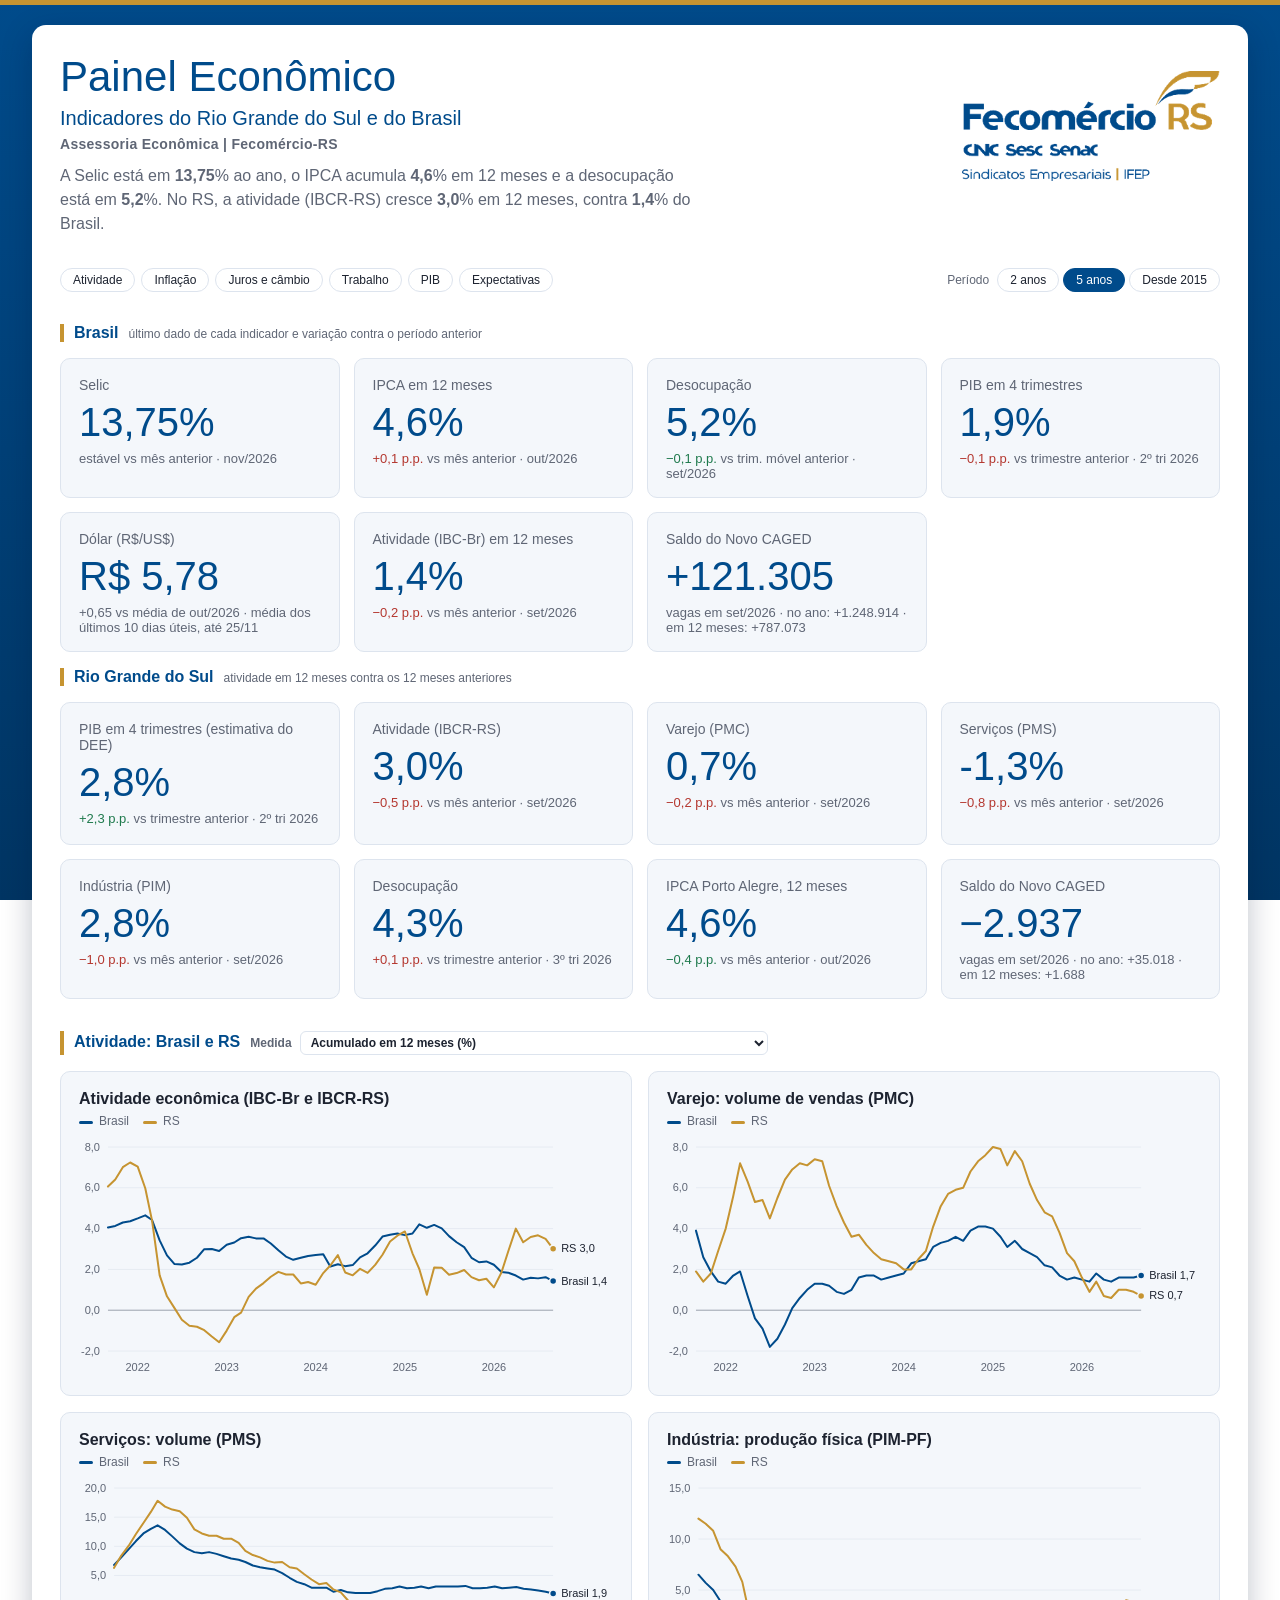
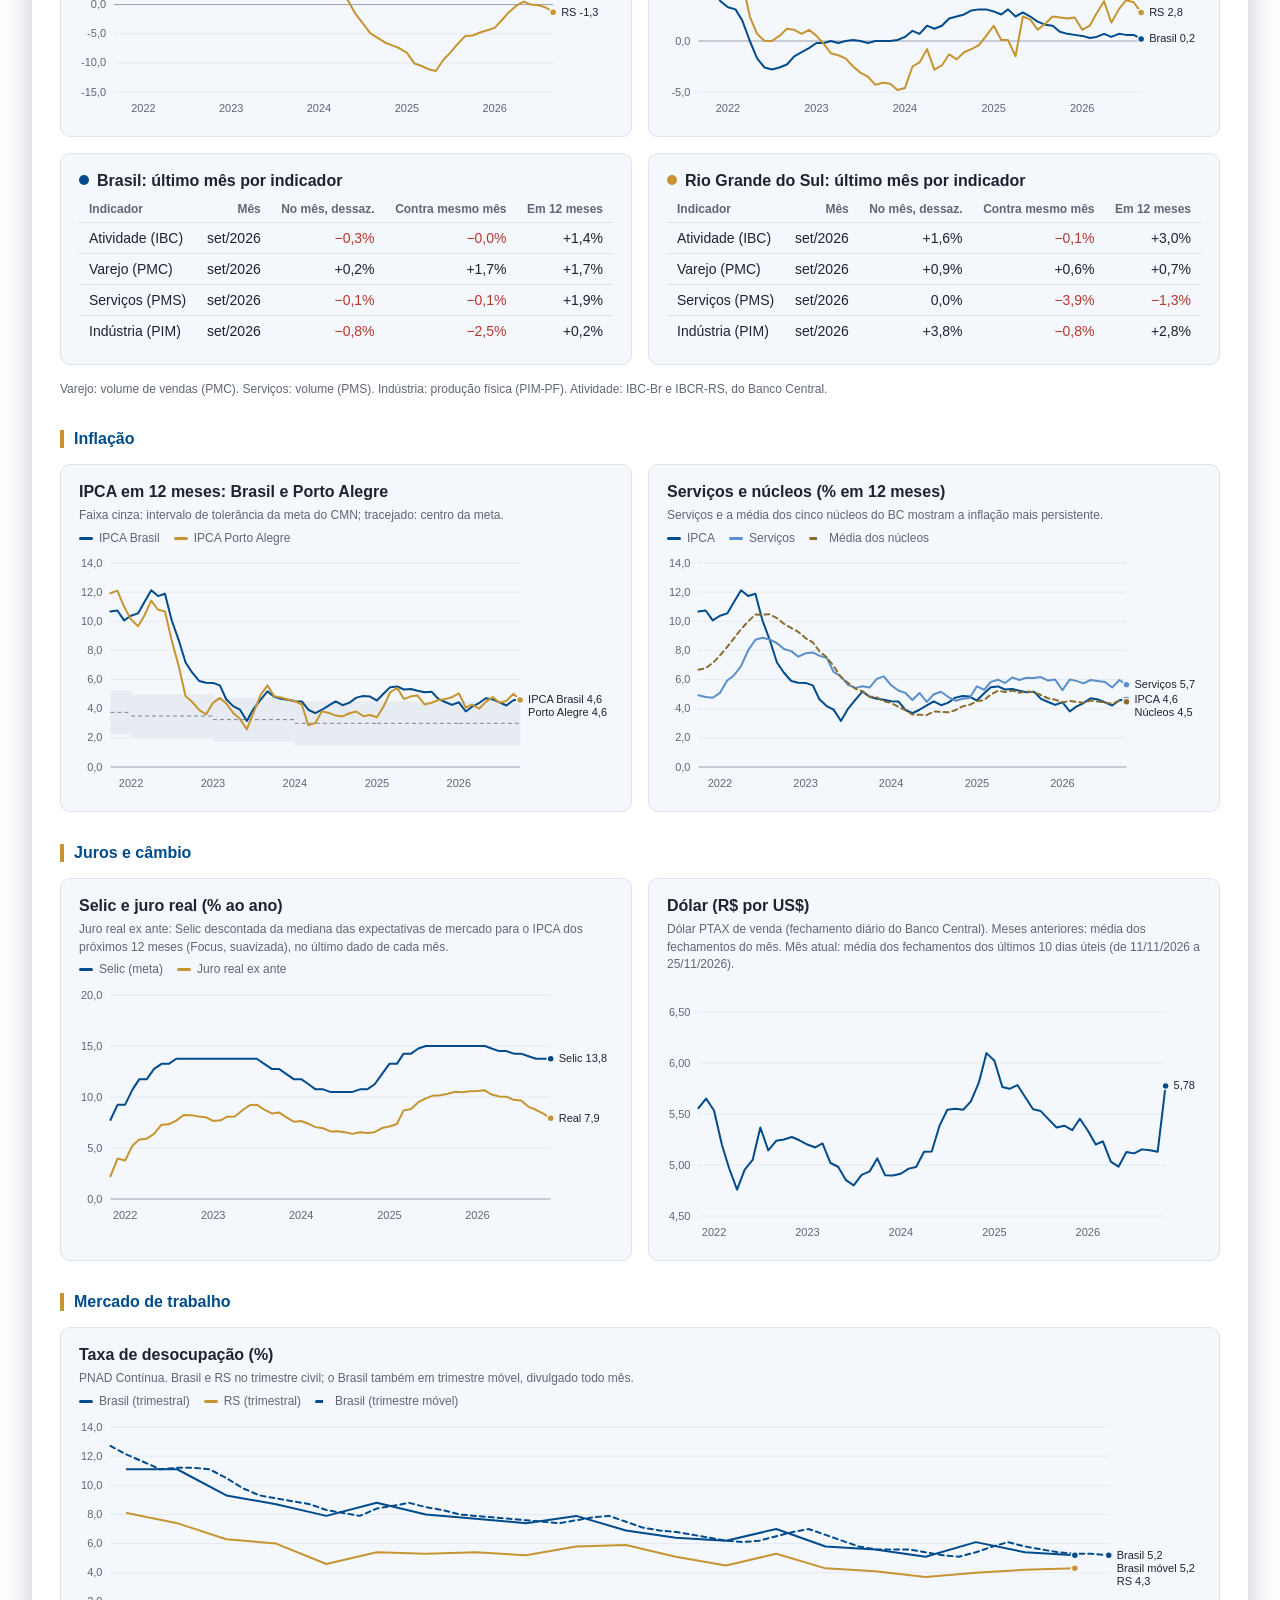
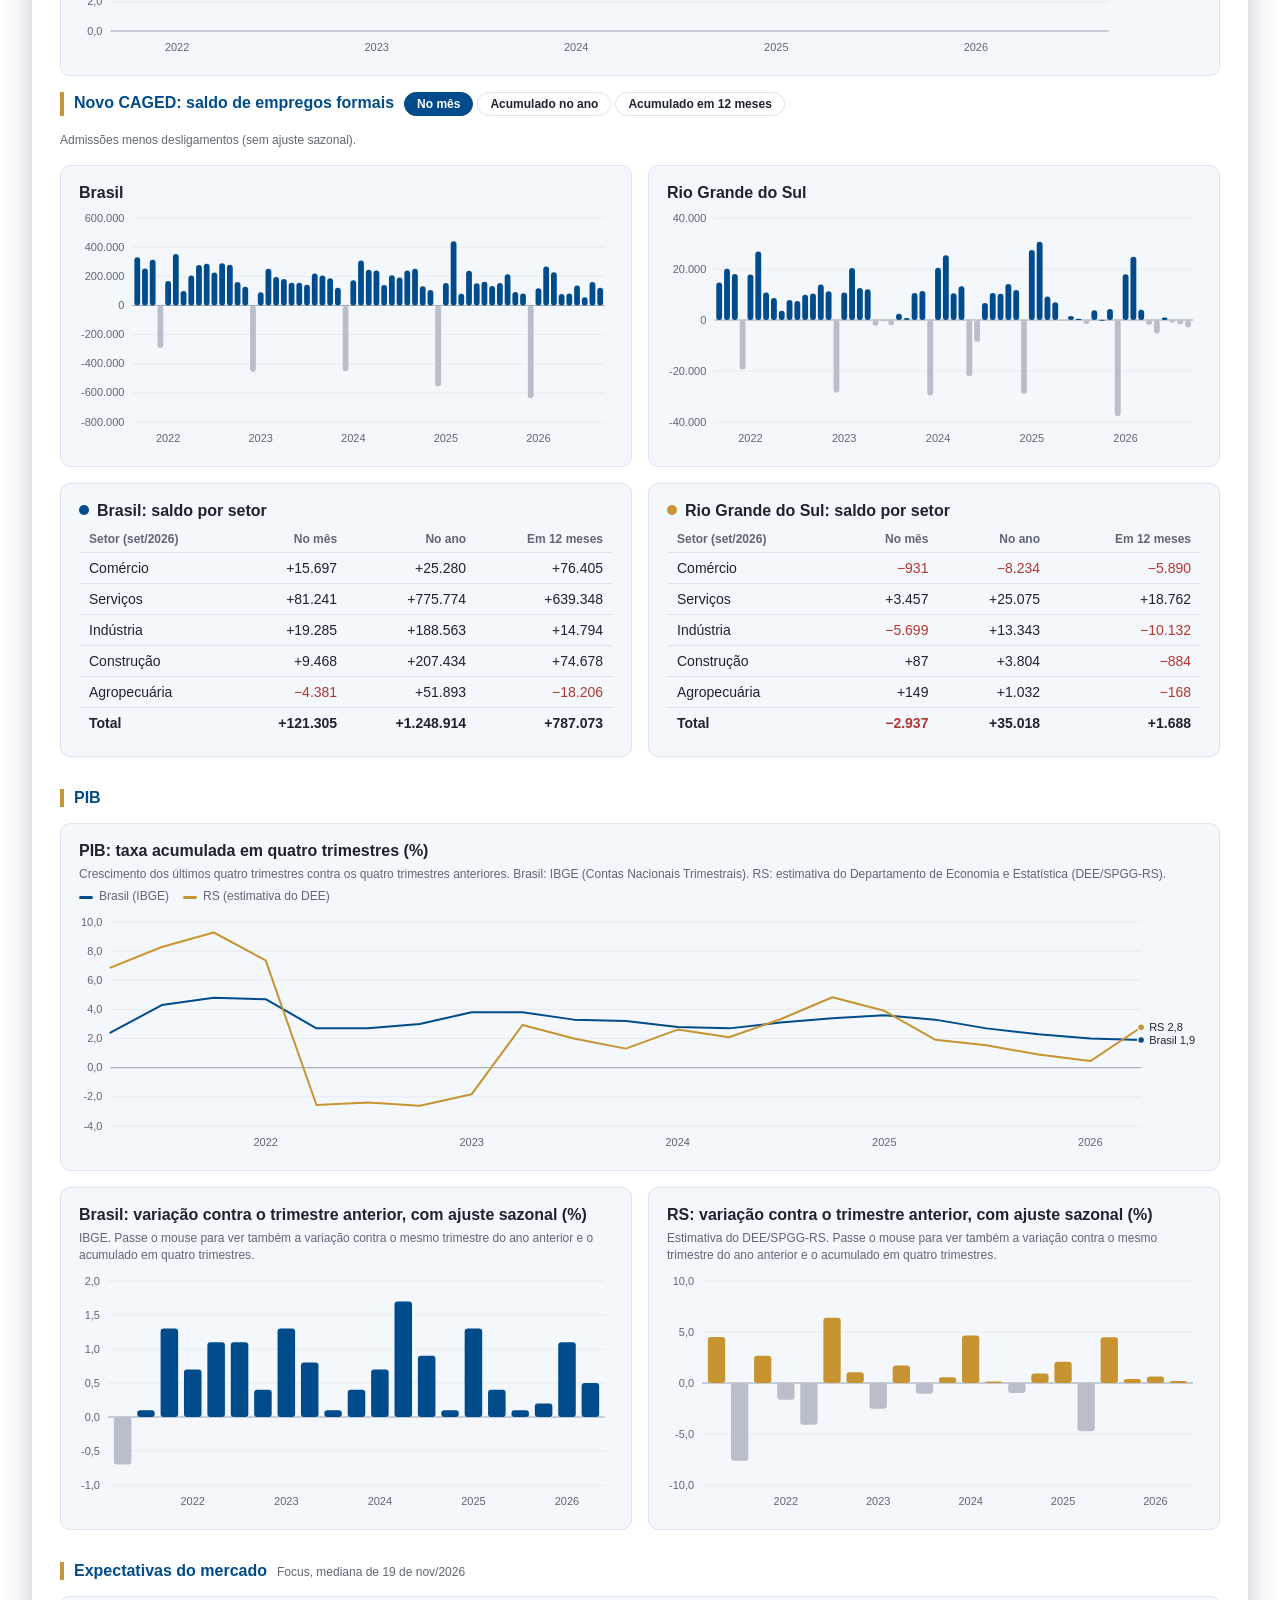
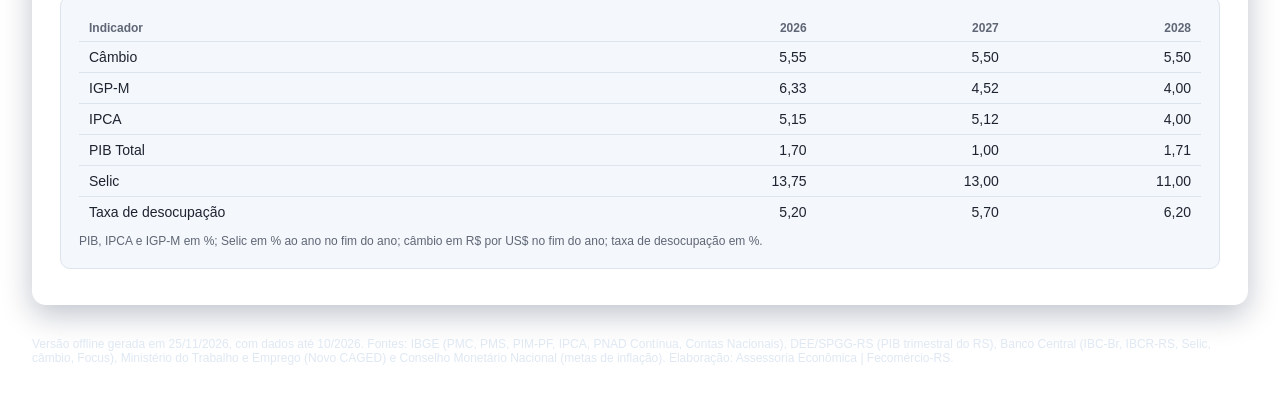
==== commit 4cf4dcb1: "Atualiza o painel (25/11/2026)" ====
--- a/index.html
+++ b/index.html
@@ -87,7 +87,7 @@
 <script>// https://d3js.org v7.9.0 Copyright 2010-2023 Mike Bostock
 !function(t,n){"object"==typeof exports&&"undefined"!=typeof module?n(exports):"function"==typeof define&&define.amd?define(["exports"],n):n((t="undefined"!=typeof globalThis?globalThis:t||self).d3=t.d3||{})}(this,(function(t){"use strict";function n(t,n){return null==t||null==n?NaN:t<n?-1:t>n?1:t>=n?0:NaN}function e(t,n){return null==t||null==n?NaN:n<t?-1:n>t?1:n>=t?0:NaN}function r(t){let r,o,a;function u(t,n,e=0,i=t.length){if(e<i){if(0!==r(n,n))return i;do{const r=e+i>>>1;o(t[r],n)<0?e=r+1:i=r}while(e<i)}return e}return 2!==t.length?(r=n,o=(e,r)=>n(t(e),r),a=(n,e)=>t(n)-e):(r=t===n||t===e?t:i,o=t,a=t),{left:u,center:function(t,n,e=0,r=t.length){const i=u(t,n,e,r-1);return i>e&&a(t[i-1],n)>-a(t[i],n)?i-1:i},right:function(t,n,e=0,i=t.length){if(e<i){if(0!==r(n,n))return i;do{const r=e+i>>>1;o(t[r],n)<=0?e=r+1:i=r}while(e<i)}return e}}}function i(){return 0}function o(t){return null===t?NaN:+t}const a=r(n),u=a.right,c=a.left,f=r(o).center;var s=u;const l=d(y),h=d((function(t){const n=y(t);return(t,e,r,i,o)=>{n(t,e,(r<<=2)+0,(i<<=2)+0,o<<=2),n(t,e,r+1,i+1,o),n(t,e,r+2,i+2,o),n(t,e,r+3,i+3,o)}}));function d(t){return function(n,e,r=e){if(!((e=+e)>=0))throw new RangeError("invalid rx");if(!((r=+r)>=0))throw new RangeError("invalid ry");let{data:i,width:o,height:a}=n;if(!((o=Math.floor(o))>=0))throw new RangeError("invalid width");if(!((a=Math.floor(void 0!==a?a:i.length/o))>=0))throw new RangeError("invalid height");if(!o||!a||!e&&!r)return n;const u=e&&t(e),c=r&&t(r),f=i.slice();return u&&c?(p(u,f,i,o,a),p(u,i,f,o,a),p(u,f,i,o,a),g(c,i,f,o,a),g(c,f,i,o,a),g(c,i,f,o,a)):u?(p(u,i,f,o,a),p(u,f,i,o,a),p(u,i,f,o,a)):c&&(g(c,i,f,o,a),g(c,f,i,o,a),g(c,i,f,o,a)),n}}function p(t,n,e,r,i){for(let o=0,a=r*i;o<a;)t(n,e,o,o+=r,1)}function g(t,n,e,r,i){for(let o=0,a=r*i;o<r;++o)t(n,e,o,o+a,r)}function y(t){const n=Math.floor(t);if(n===t)return function(t){const n=2*t+1;return(e,r,i,o,a)=>{if(!((o-=a)>=i))return;let u=t*r[i];const c=a*t;for(let t=i,n=i+c;t<n;t+=a)u+=r[Math.min(o,t)];for(let t=i,f=o;t<=f;t+=a)u+=r[Math.min(o,t+c)],e[t]=u/n,u-=r[Math.max(i,t-c)]}}(t);const e=t-n,r=2*t+1;return(t,i,o,a,u)=>{if(!((a-=u)>=o))return;let c=n*i[o];const f=u*n,s=f+u;for(let t=o,n=o+f;t<n;t+=u)c+=i[Math.min(a,t)];for(let n=o,l=a;n<=l;n+=u)c+=i[Math.min(a,n+f)],t[n]=(c+e*(i[Math.max(o,n-s)]+i[Math.min(a,n+s)]))/r,c-=i[Math.max(o,n-f)]}}function v(t,n){let e=0;if(void 0===n)for(let n of t)null!=n&&(n=+n)>=n&&++e;else{let r=-1;for(let i of t)null!=(i=n(i,++r,t))&&(i=+i)>=i&&++e}return e}function _(t){return 0|t.length}function b(t){return!(t>0)}function m(t){return"object"!=typeof t||"length"in t?t:Array.from(t)}function x(t,n){let e,r=0,i=0,o=0;if(void 0===n)for(let n of t)null!=n&&(n=+n)>=n&&(e=n-i,i+=e/++r,o+=e*(n-i));else{let a=-1;for(let u of t)null!=(u=n(u,++a,t))&&(u=+u)>=u&&(e=u-i,i+=e/++r,o+=e*(u-i))}if(r>1)return o/(r-1)}function w(t,n){const e=x(t,n);return e?Math.sqrt(e):e}function M(t,n){let e,r;if(void 0===n)for(const n of t)null!=n&&(void 0===e?n>=n&&(e=r=n):(e>n&&(e=n),r<n&&(r=n)));else{let i=-1;for(let o of t)null!=(o=n(o,++i,t))&&(void 0===e?o>=o&&(e=r=o):(e>o&&(e=o),r<o&&(r=o)))}return[e,r]}class T{constructor(){this._partials=new Float64Array(32),this._n=0}add(t){const n=this._partials;let e=0;for(let r=0;r<this._n&&r<32;r++){const i=n[r],o=t+i,a=Math.abs(t)<Math.abs(i)?t-(o-i):i-(o-t);a&&(n[e++]=a),t=o}return n[e]=t,this._n=e+1,this}valueOf(){const t=this._partials;let n,e,r,i=this._n,o=0;if(i>0){for(o=t[--i];i>0&&(n=o,e=t[--i],o=n+e,r=e-(o-n),!r););i>0&&(r<0&&t[i-1]<0||r>0&&t[i-1]>0)&&(e=2*r,n=o+e,e==n-o&&(o=n))}return o}}class InternMap extends Map{constructor(t,n=N){if(super(),Object.defineProperties(this,{_intern:{value:new Map},_key:{value:n}}),null!=t)for(const[n,e]of t)this.set(n,e)}get(t){return super.get(A(this,t))}has(t){return super.has(A(this,t))}set(t,n){return super.set(S(this,t),n)}delete(t){return super.delete(E(this,t))}}class InternSet extends Set{constructor(t,n=N){if(super(),Object.defineProperties(this,{_intern:{value:new Map},_key:{value:n}}),null!=t)for(const n of t)this.add(n)}has(t){return super.has(A(this,t))}add(t){return super.add(S(this,t))}delete(t){return super.delete(E(this,t))}}function A({_intern:t,_key:n},e){const r=n(e);return t.has(r)?t.get(r):e}function S({_intern:t,_key:n},e){const r=n(e);return t.has(r)?t.get(r):(t.set(r,e),e)}function E({_intern:t,_key:n},e){const r=n(e);return t.has(r)&&(e=t.get(r),t.delete(r)),e}function N(t){return null!==t&&"object"==typeof t?t.valueOf():t}function k(t){return t}function C(t,...n){return F(t,k,k,n)}function P(t,...n){return F(t,Array.from,k,n)}function z(t,n){for(let e=1,r=n.length;e<r;++e)t=t.flatMap((t=>t.pop().map((([n,e])=>[...t,n,e]))));return t}function $(t,n,...e){return F(t,k,n,e)}function D(t,n,...e){return F(t,Array.from,n,e)}function R(t){if(1!==t.length)throw new Error("duplicate key");return t[0]}function F(t,n,e,r){return function t(i,o){if(o>=r.length)return e(i);const a=new InternMap,u=r[o++];let c=-1;for(const t of i){const n=u(t,++c,i),e=a.get(n);e?e.push(t):a.set(n,[t])}for(const[n,e]of a)a.set(n,t(e,o));return n(a)}(t,0)}function q(t,n){return Array.from(n,(n=>t[n]))}function U(t,...n){if("function"!=typeof t[Symbol.iterator])throw new TypeError("values is not iterable");t=Array.from(t);let[e]=n;if(e&&2!==e.length||n.length>1){const r=Uint32Array.from(t,((t,n)=>n));return n.length>1?(n=n.map((n=>t.map(n))),r.sort(((t,e)=>{for(const r of n){const n=O(r[t],r[e]);if(n)return n}}))):(e=t.map(e),r.sort(((t,n)=>O(e[t],e[n])))),q(t,r)}return t.sort(I(e))}function I(t=n){if(t===n)return O;if("function"!=typeof t)throw new TypeError("compare is not a function");return(n,e)=>{const r=t(n,e);return r||0===r?r:(0===t(e,e))-(0===t(n,n))}}function O(t,n){return(null==t||!(t>=t))-(null==n||!(n>=n))||(t<n?-1:t>n?1:0)}var B=Array.prototype.slice;function Y(t){return()=>t}const L=Math.sqrt(50),j=Math.sqrt(10),H=Math.sqrt(2);function X(t,n,e){const r=(n-t)/Math.max(0,e),i=Math.floor(Math.log10(r)),o=r/Math.pow(10,i),a=o>=L?10:o>=j?5:o>=H?2:1;let u,c,f;return i<0?(f=Math.pow(10,-i)/a,u=Math.round(t*f),c=Math.round(n*f),u/f<t&&++u,c/f>n&&--c,f=-f):(f=Math.pow(10,i)*a,u=Math.round(t/f),c=Math.round(n/f),u*f<t&&++u,c*f>n&&--c),c<u&&.5<=e&&e<2?X(t,n,2*e):[u,c,f]}function G(t,n,e){if(!((e=+e)>0))return[];if((t=+t)===(n=+n))return[t];const r=n<t,[i,o,a]=r?X(n,t,e):X(t,n,e);if(!(o>=i))return[];const u=o-i+1,c=new Array(u);if(r)if(a<0)for(let t=0;t<u;++t)c[t]=(o-t)/-a;else for(let t=0;t<u;++t)c[t]=(o-t)*a;else if(a<0)for(let t=0;t<u;++t)c[t]=(i+t)/-a;else for(let t=0;t<u;++t)c[t]=(i+t)*a;return c}function V(t,n,e){return X(t=+t,n=+n,e=+e)[2]}function W(t,n,e){e=+e;const r=(n=+n)<(t=+t),i=r?V(n,t,e):V(t,n,e);return(r?-1:1)*(i<0?1/-i:i)}function Z(t,n,e){let r;for(;;){const i=V(t,n,e);if(i===r||0===i||!isFinite(i))return[t,n];i>0?(t=Math.floor(t/i)*i,n=Math.ceil(n/i)*i):i<0&&(t=Math.ceil(t*i)/i,n=Math.floor(n*i)/i),r=i}}function K(t){return Math.max(1,Math.ceil(Math.log(v(t))/Math.LN2)+1)}function Q(){var t=k,n=M,e=K;function r(r){Array.isArray(r)||(r=Array.from(r));var i,o,a,u=r.length,c=new Array(u);for(i=0;i<u;++i)c[i]=t(r[i],i,r);var f=n(c),l=f[0],h=f[1],d=e(c,l,h);if(!Array.isArray(d)){const t=h,e=+d;if(n===M&&([l,h]=Z(l,h,e)),(d=G(l,h,e))[0]<=l&&(a=V(l,h,e)),d[d.length-1]>=h)if(t>=h&&n===M){const t=V(l,h,e);isFinite(t)&&(t>0?h=(Math.floor(h/t)+1)*t:t<0&&(h=(Math.ceil(h*-t)+1)/-t))}else d.pop()}for(var p=d.length,g=0,y=p;d[g]<=l;)++g;for(;d[y-1]>h;)--y;(g||y<p)&&(d=d.slice(g,y),p=y-g);var v,_=new Array(p+1);for(i=0;i<=p;++i)(v=_[i]=[]).x0=i>0?d[i-1]:l,v.x1=i<p?d[i]:h;if(isFinite(a)){if(a>0)for(i=0;i<u;++i)null!=(o=c[i])&&l<=o&&o<=h&&_[Math.min(p,Math.floor((o-l)/a))].push(r[i]);else if(a<0)for(i=0;i<u;++i)if(null!=(o=c[i])&&l<=o&&o<=h){const t=Math.floor((l-o)*a);_[Math.min(p,t+(d[t]<=o))].push(r[i])}}else for(i=0;i<u;++i)null!=(o=c[i])&&l<=o&&o<=h&&_[s(d,o,0,p)].push(r[i]);return _}return r.value=function(n){return arguments.length?(t="function"==typeof n?n:Y(n),r):t},r.domain=function(t){return arguments.length?(n="function"==typeof t?t:Y([t[0],t[1]]),r):n},r.thresholds=function(t){return arguments.length?(e="function"==typeof t?t:Y(Array.isArray(t)?B.call(t):t),r):e},r}function J(t,n){let e;if(void 0===n)for(const n of t)null!=n&&(e<n||void 0===e&&n>=n)&&(e=n);else{let r=-1;for(let i of t)null!=(i=n(i,++r,t))&&(e<i||void 0===e&&i>=i)&&(e=i)}return e}function tt(t,n){let e,r=-1,i=-1;if(void 0===n)for(const n of t)++i,null!=n&&(e<n||void 0===e&&n>=n)&&(e=n,r=i);else for(let o of t)null!=(o=n(o,++i,t))&&(e<o||void 0===e&&o>=o)&&(e=o,r=i);return r}function nt(t,n){let e;if(void 0===n)for(const n of t)null!=n&&(e>n||void 0===e&&n>=n)&&(e=n);else{let r=-1;for(let i of t)null!=(i=n(i,++r,t))&&(e>i||void 0===e&&i>=i)&&(e=i)}return e}function et(t,n){let e,r=-1,i=-1;if(void 0===n)for(const n of t)++i,null!=n&&(e>n||void 0===e&&n>=n)&&(e=n,r=i);else for(let o of t)null!=(o=n(o,++i,t))&&(e>o||void 0===e&&o>=o)&&(e=o,r=i);return r}function rt(t,n,e=0,r=1/0,i){if(n=Math.floor(n),e=Math.floor(Math.max(0,e)),r=Math.floor(Math.min(t.length-1,r)),!(e<=n&&n<=r))return t;for(i=void 0===i?O:I(i);r>e;){if(r-e>600){const o=r-e+1,a=n-e+1,u=Math.log(o),c=.5*Math.exp(2*u/3),f=.5*Math.sqrt(u*c*(o-c)/o)*(a-o/2<0?-1:1);rt(t,n,Math.max(e,Math.floor(n-a*c/o+f)),Math.min(r,Math.floor(n+(o-a)*c/o+f)),i)}const o=t[n];let a=e,u=r;for(it(t,e,n),i(t[r],o)>0&&it(t,e,r);a<u;){for(it(t,a,u),++a,--u;i(t[a],o)<0;)++a;for(;i(t[u],o)>0;)--u}0===i(t[e],o)?it(t,e,u):(++u,it(t,u,r)),u<=n&&(e=u+1),n<=u&&(r=u-1)}return t}function it(t,n,e){const r=t[n];t[n]=t[e],t[e]=r}function ot(t,e=n){let r,i=!1;if(1===e.length){let o;for(const a of t){const t=e(a);(i?n(t,o)>0:0===n(t,t))&&(r=a,o=t,i=!0)}}else for(const n of t)(i?e(n,r)>0:0===e(n,n))&&(r=n,i=!0);return r}function at(t,n,e){if(t=Float64Array.from(function*(t,n){if(void 0===n)for(let n of t)null!=n&&(n=+n)>=n&&(yield n);else{let e=-1;for(let r of t)null!=(r=n(r,++e,t))&&(r=+r)>=r&&(yield r)}}(t,e)),(r=t.length)&&!isNaN(n=+n)){if(n<=0||r<2)return nt(t);if(n>=1)return J(t);var r,i=(r-1)*n,o=Math.floor(i),a=J(rt(t,o).subarray(0,o+1));return a+(nt(t.subarray(o+1))-a)*(i-o)}}function ut(t,n,e=o){if((r=t.length)&&!isNaN(n=+n)){if(n<=0||r<2)return+e(t[0],0,t);if(n>=1)return+e(t[r-1],r-1,t);var r,i=(r-1)*n,a=Math.floor(i),u=+e(t[a],a,t);return u+(+e(t[a+1],a+1,t)-u)*(i-a)}}function ct(t,n,e=o){if(!isNaN(n=+n)){if(r=Float64Array.from(t,((n,r)=>o(e(t[r],r,t)))),n<=0)return et(r);if(n>=1)return tt(r);var r,i=Uint32Array.from(t,((t,n)=>n)),a=r.length-1,u=Math.floor(a*n);return rt(i,u,0,a,((t,n)=>O(r[t],r[n]))),(u=ot(i.subarray(0,u+1),(t=>r[t])))>=0?u:-1}}function ft(t){return Array.from(function*(t){for(const n of t)yield*n}(t))}function st(t,n){return[t,n]}function lt(t,n,e){t=+t,n=+n,e=(i=arguments.length)<2?(n=t,t=0,1):i<3?1:+e;for(var r=-1,i=0|Math.max(0,Math.ceil((n-t)/e)),o=new Array(i);++r<i;)o[r]=t+r*e;return o}function ht(t,e=n){if(1===e.length)return et(t,e);let r,i=-1,o=-1;for(const n of t)++o,(i<0?0===e(n,n):e(n,r)<0)&&(r=n,i=o);return i}var dt=pt(Math.random);function pt(t){return function(n,e=0,r=n.length){let i=r-(e=+e);for(;i;){const r=t()*i--|0,o=n[i+e];n[i+e]=n[r+e],n[r+e]=o}return n}}function gt(t){if(!(i=t.length))return[];for(var n=-1,e=nt(t,yt),r=new Array(e);++n<e;)for(var i,o=-1,a=r[n]=new Array(i);++o<i;)a[o]=t[o][n];return r}function yt(t){return t.length}function vt(t){return t instanceof InternSet?t:new InternSet(t)}function _t(t,n){const e=t[Symbol.iterator](),r=new Set;for(const t of n){const n=bt(t);if(r.has(n))continue;let i,o;for(;({value:i,done:o}=e.next());){if(o)return!1;const t=bt(i);if(r.add(t),Object.is(n,t))break}}return!0}function bt(t){return null!==t&&"object"==typeof t?t.valueOf():t}function mt(t){return t}var xt=1,wt=2,Mt=3,Tt=4,At=1e-6;function St(t){return"translate("+t+",0)"}function Et(t){return"translate(0,"+t+")"}function Nt(t){return n=>+t(n)}function kt(t,n){return n=Math.max(0,t.bandwidth()-2*n)/2,t.round()&&(n=Math.round(n)),e=>+t(e)+n}function Ct(){return!this.__axis}function Pt(t,n){var e=[],r=null,i=null,o=6,a=6,u=3,c="undefined"!=typeof window&&window.devicePixelRatio>1?0:.5,f=t===xt||t===Tt?-1:1,s=t===Tt||t===wt?"x":"y",l=t===xt||t===Mt?St:Et;function h(h){var d=null==r?n.ticks?n.ticks.apply(n,e):n.domain():r,p=null==i?n.tickFormat?n.tickFormat.apply(n,e):mt:i,g=Math.max(o,0)+u,y=n.range(),v=+y[0]+c,_=+y[y.length-1]+c,b=(n.bandwidth?kt:Nt)(n.copy(),c),m=h.selection?h.selection():h,x=m.selectAll(".domain").data([null]),w=m.selectAll(".tick").data(d,n).order(),M=w.exit(),T=w.enter().append("g").attr("class","tick"),A=w.select("line"),S=w.select("text");x=x.merge(x.enter().insert("path",".tick").attr("class","domain").attr("stroke","currentColor")),w=w.merge(T),A=A.merge(T.append("line").attr("stroke","currentColor").attr(s+"2",f*o)),S=S.merge(T.append("text").attr("fill","currentColor").attr(s,f*g).attr("dy",t===xt?"0em":t===Mt?"0.71em":"0.32em")),h!==m&&(x=x.transition(h),w=w.transition(h),A=A.transition(h),S=S.transition(h),M=M.transition(h).attr("opacity",At).attr("transform",(function(t){return isFinite(t=b(t))?l(t+c):this.getAttribute("transform")})),T.attr("opacity",At).attr("transform",(function(t){var n=this.parentNode.__axis;return l((n&&isFinite(n=n(t))?n:b(t))+c)}))),M.remove(),x.attr("d",t===Tt||t===wt?a?"M"+f*a+","+v+"H"+c+"V"+_+"H"+f*a:"M"+c+","+v+"V"+_:a?"M"+v+","+f*a+"V"+c+"H"+_+"V"+f*a:"M"+v+","+c+"H"+_),w.attr("opacity",1).attr("transform",(function(t){return l(b(t)+c)})),A.attr(s+"2",f*o),S.attr(s,f*g).text(p),m.filter(Ct).attr("fill","none").attr("font-size",10).attr("font-family","sans-serif").attr("text-anchor",t===wt?"start":t===Tt?"end":"middle"),m.each((function(){this.__axis=b}))}return h.scale=function(t){return arguments.length?(n=t,h):n},h.ticks=function(){return e=Array.from(arguments),h},h.tickArguments=function(t){return arguments.length?(e=null==t?[]:Array.from(t),h):e.slice()},h.tickValues=function(t){return arguments.length?(r=null==t?null:Array.from(t),h):r&&r.slice()},h.tickFormat=function(t){return arguments.length?(i=t,h):i},h.tickSize=function(t){return arguments.length?(o=a=+t,h):o},h.tickSizeInner=function(t){return arguments.length?(o=+t,h):o},h.tickSizeOuter=function(t){return arguments.length?(a=+t,h):a},h.tickPadding=function(t){return arguments.length?(u=+t,h):u},h.offset=function(t){return arguments.length?(c=+t,h):c},h}var zt={value:()=>{}};function $t(){for(var t,n=0,e=arguments.length,r={};n<e;++n){if(!(t=arguments[n]+"")||t in r||/[\s.]/.test(t))throw new Error("illegal type: "+t);r[t]=[]}return new Dt(r)}function Dt(t){this._=t}function Rt(t,n){for(var e,r=0,i=t.length;r<i;++r)if((e=t[r]).name===n)return e.value}function Ft(t,n,e){for(var r=0,i=t.length;r<i;++r)if(t[r].name===n){t[r]=zt,t=t.slice(0,r).concat(t.slice(r+1));break}return null!=e&&t.push({name:n,value:e}),t}Dt.prototype=$t.prototype={constructor:Dt,on:function(t,n){var e,r,i=this._,o=(r=i,(t+"").trim().split(/^|\s+/).map((function(t){var n="",e=t.indexOf(".");if(e>=0&&(n=t.slice(e+1),t=t.slice(0,e)),t&&!r.hasOwnProperty(t))throw new Error("unknown type: "+t);return{type:t,name:n}}))),a=-1,u=o.length;if(!(arguments.length<2)){if(null!=n&&"function"!=typeof n)throw new Error("invalid callback: "+n);for(;++a<u;)if(e=(t=o[a]).type)i[e]=Ft(i[e],t.name,n);else if(null==n)for(e in i)i[e]=Ft(i[e],t.name,null);return this}for(;++a<u;)if((e=(t=o[a]).type)&&(e=Rt(i[e],t.name)))return e},copy:function(){var t={},n=this._;for(var e in n)t[e]=n[e].slice();return new Dt(t)},call:function(t,n){if((e=arguments.length-2)>0)for(var e,r,i=new Array(e),o=0;o<e;++o)i[o]=arguments[o+2];if(!this._.hasOwnProperty(t))throw new Error("unknown type: "+t);for(o=0,e=(r=this._[t]).length;o<e;++o)r[o].value.apply(n,i)},apply:function(t,n,e){if(!this._.hasOwnProperty(t))throw new Error("unknown type: "+t);for(var r=this._[t],i=0,o=r.length;i<o;++i)r[i].value.apply(n,e)}};var qt="http://www.w3.org/1999/xhtml",Ut={svg:"http://www.w3.org/2000/svg",xhtml:qt,xlink:"http://www.w3.org/1999/xlink",xml:"http://www.w3.org/XML/1998/namespace",xmlns:"http://www.w3.org/2000/xmlns/"};function It(t){var n=t+="",e=n.indexOf(":");return e>=0&&"xmlns"!==(n=t.slice(0,e))&&(t=t.slice(e+1)),Ut.hasOwnProperty(n)?{space:Ut[n],local:t}:t}function Ot(t){return function(){var n=this.ownerDocument,e=this.namespaceURI;return e===qt&&n.documentElement.namespaceURI===qt?n.createElement(t):n.createElementNS(e,t)}}function Bt(t){return function(){return this.ownerDocument.createElementNS(t.space,t.local)}}function Yt(t){var n=It(t);return(n.local?Bt:Ot)(n)}function Lt(){}function jt(t){return null==t?Lt:function(){return this.querySelector(t)}}function Ht(t){return null==t?[]:Array.isArray(t)?t:Array.from(t)}function Xt(){return[]}function Gt(t){return null==t?Xt:function(){return this.querySelectorAll(t)}}function Vt(t){return function(){return this.matches(t)}}function Wt(t){return function(n){return n.matches(t)}}var Zt=Array.prototype.find;function Kt(){return this.firstElementChild}var Qt=Array.prototype.filter;function Jt(){return Array.from(this.children)}function tn(t){return new Array(t.length)}function nn(t,n){this.ownerDocument=t.ownerDocument,this.namespaceURI=t.namespaceURI,this._next=null,this._parent=t,this.__data__=n}function en(t,n,e,r,i,o){for(var a,u=0,c=n.length,f=o.length;u<f;++u)(a=n[u])?(a.__data__=o[u],r[u]=a):e[u]=new nn(t,o[u]);for(;u<c;++u)(a=n[u])&&(i[u]=a)}function rn(t,n,e,r,i,o,a){var u,c,f,s=new Map,l=n.length,h=o.length,d=new Array(l);for(u=0;u<l;++u)(c=n[u])&&(d[u]=f=a.call(c,c.__data__,u,n)+"",s.has(f)?i[u]=c:s.set(f,c));for(u=0;u<h;++u)f=a.call(t,o[u],u,o)+"",(c=s.get(f))?(r[u]=c,c.__data__=o[u],s.delete(f)):e[u]=new nn(t,o[u]);for(u=0;u<l;++u)(c=n[u])&&s.get(d[u])===c&&(i[u]=c)}function on(t){return t.__data__}function an(t){return"object"==typeof t&&"length"in t?t:Array.from(t)}function un(t,n){return t<n?-1:t>n?1:t>=n?0:NaN}function cn(t){return function(){this.removeAttribute(t)}}function fn(t){return function(){this.removeAttributeNS(t.space,t.local)}}function sn(t,n){return function(){this.setAttribute(t,n)}}function ln(t,n){return function(){this.setAttributeNS(t.space,t.local,n)}}function hn(t,n){return function(){var e=n.apply(this,arguments);null==e?this.removeAttribute(t):this.setAttribute(t,e)}}function dn(t,n){return function(){var e=n.apply(this,arguments);null==e?this.removeAttributeNS(t.space,t.local):this.setAttributeNS(t.space,t.local,e)}}function pn(t){return t.ownerDocument&&t.ownerDocument.defaultView||t.document&&t||t.defaultView}function gn(t){return function(){this.style.removeProperty(t)}}function yn(t,n,e){return function(){this.style.setProperty(t,n,e)}}function vn(t,n,e){return function(){var r=n.apply(this,arguments);null==r?this.style.removeProperty(t):this.style.setProperty(t,r,e)}}function _n(t,n){return t.style.getPropertyValue(n)||pn(t).getComputedStyle(t,null).getPropertyValue(n)}function bn(t){return function(){delete this[t]}}function mn(t,n){return function(){this[t]=n}}function xn(t,n){return function(){var e=n.apply(this,arguments);null==e?delete this[t]:this[t]=e}}function wn(t){return t.trim().split(/^|\s+/)}function Mn(t){return t.classList||new Tn(t)}function Tn(t){this._node=t,this._names=wn(t.getAttribute("class")||"")}function An(t,n){for(var e=Mn(t),r=-1,i=n.length;++r<i;)e.add(n[r])}function Sn(t,n){for(var e=Mn(t),r=-1,i=n.length;++r<i;)e.remove(n[r])}function En(t){return function(){An(this,t)}}function Nn(t){return function(){Sn(this,t)}}function kn(t,n){return function(){(n.apply(this,arguments)?An:Sn)(this,t)}}function Cn(){this.textContent=""}function Pn(t){return function(){this.textContent=t}}function zn(t){return function(){var n=t.apply(this,arguments);this.textContent=null==n?"":n}}function $n(){this.innerHTML=""}function Dn(t){return function(){this.innerHTML=t}}function Rn(t){return function(){var n=t.apply(this,arguments);this.innerHTML=null==n?"":n}}function Fn(){this.nextSibling&&this.parentNode.appendChild(this)}function qn(){this.previousSibling&&this.parentNode.insertBefore(this,this.parentNode.firstChild)}function Un(){return null}function In(){var t=this.parentNode;t&&t.removeChild(this)}function On(){var t=this.cloneNode(!1),n=this.parentNode;return n?n.insertBefore(t,this.nextSibling):t}function Bn(){var t=this.cloneNode(!0),n=this.parentNode;return n?n.insertBefore(t,this.nextSibling):t}function Yn(t){return function(){var n=this.__on;if(n){for(var e,r=0,i=-1,o=n.length;r<o;++r)e=n[r],t.type&&e.type!==t.type||e.name!==t.name?n[++i]=e:this.removeEventListener(e.type,e.listener,e.options);++i?n.length=i:delete this.__on}}}function Ln(t,n,e){return function(){var r,i=this.__on,o=function(t){return function(n){t.call(this,n,this.__data__)}}(n);if(i)for(var a=0,u=i.length;a<u;++a)if((r=i[a]).type===t.type&&r.name===t.name)return this.removeEventListener(r.type,r.listener,r.options),this.addEventListener(r.type,r.listener=o,r.options=e),void(r.value=n);this.addEventListener(t.type,o,e),r={type:t.type,name:t.name,value:n,listener:o,options:e},i?i.push(r):this.__on=[r]}}function jn(t,n,e){var r=pn(t),i=r.CustomEvent;"function"==typeof i?i=new i(n,e):(i=r.document.createEvent("Event"),e?(i.initEvent(n,e.bubbles,e.cancelable),i.detail=e.detail):i.initEvent(n,!1,!1)),t.dispatchEvent(i)}function Hn(t,n){return function(){return jn(this,t,n)}}function Xn(t,n){return function(){return jn(this,t,n.apply(this,arguments))}}nn.prototype={constructor:nn,appendChild:function(t){return this._parent.insertBefore(t,this._next)},insertBefore:function(t,n){return this._parent.insertBefore(t,n)},querySelector:function(t){return this._parent.querySelector(t)},querySelectorAll:function(t){return this._parent.querySelectorAll(t)}},Tn.prototype={add:function(t){this._names.indexOf(t)<0&&(this._names.push(t),this._node.setAttribute("class",this._names.join(" ")))},remove:function(t){var n=this._names.indexOf(t);n>=0&&(this._names.splice(n,1),this._node.setAttribute("class",this._names.join(" ")))},contains:function(t){return this._names.indexOf(t)>=0}};var Gn=[null];function Vn(t,n){this._groups=t,this._parents=n}function Wn(){return new Vn([[document.documentElement]],Gn)}function Zn(t){return"string"==typeof t?new Vn([[document.querySelector(t)]],[document.documentElement]):new Vn([[t]],Gn)}Vn.prototype=Wn.prototype={constructor:Vn,select:function(t){"function"!=typeof t&&(t=jt(t));for(var n=this._groups,e=n.length,r=new Array(e),i=0;i<e;++i)for(var o,a,u=n[i],c=u.length,f=r[i]=new Array(c),s=0;s<c;++s)(o=u[s])&&(a=t.call(o,o.__data__,s,u))&&("__data__"in o&&(a.__data__=o.__data__),f[s]=a);return new Vn(r,this._parents)},selectAll:function(t){t="function"==typeof t?function(t){return function(){return Ht(t.apply(this,arguments))}}(t):Gt(t);for(var n=this._groups,e=n.length,r=[],i=[],o=0;o<e;++o)for(var a,u=n[o],c=u.length,f=0;f<c;++f)(a=u[f])&&(r.push(t.call(a,a.__data__,f,u)),i.push(a));return new Vn(r,i)},selectChild:function(t){return this.select(null==t?Kt:function(t){return function(){return Zt.call(this.children,t)}}("function"==typeof t?t:Wt(t)))},selectChildren:function(t){return this.selectAll(null==t?Jt:function(t){return function(){return Qt.call(this.children,t)}}("function"==typeof t?t:Wt(t)))},filter:function(t){"function"!=typeof t&&(t=Vt(t));for(var n=this._groups,e=n.length,r=new Array(e),i=0;i<e;++i)for(var o,a=n[i],u=a.length,c=r[i]=[],f=0;f<u;++f)(o=a[f])&&t.call(o,o.__data__,f,a)&&c.push(o);return new Vn(r,this._parents)},data:function(t,n){if(!arguments.length)return Array.from(this,on);var e=n?rn:en,r=this._parents,i=this._groups;"function"!=typeof t&&(t=function(t){return function(){return t}}(t));for(var o=i.length,a=new Array(o),u=new Array(o),c=new Array(o),f=0;f<o;++f){var s=r[f],l=i[f],h=l.length,d=an(t.call(s,s&&s.__data__,f,r)),p=d.length,g=u[f]=new Array(p),y=a[f]=new Array(p);e(s,l,g,y,c[f]=new Array(h),d,n);for(var v,_,b=0,m=0;b<p;++b)if(v=g[b]){for(b>=m&&(m=b+1);!(_=y[m])&&++m<p;);v._next=_||null}}return(a=new Vn(a,r))._enter=u,a._exit=c,a},enter:function(){return new Vn(this._enter||this._groups.map(tn),this._parents)},exit:function(){return new Vn(this._exit||this._groups.map(tn),this._parents)},join:function(t,n,e){var r=this.enter(),i=this,o=this.exit();return"function"==typeof t?(r=t(r))&&(r=r.selection()):r=r.append(t+""),null!=n&&(i=n(i))&&(i=i.selection()),null==e?o.remove():e(o),r&&i?r.merge(i).order():i},merge:function(t){for(var n=t.selection?t.selection():t,e=this._groups,r=n._groups,i=e.length,o=r.length,a=Math.min(i,o),u=new Array(i),c=0;c<a;++c)for(var f,s=e[c],l=r[c],h=s.length,d=u[c]=new Array(h),p=0;p<h;++p)(f=s[p]||l[p])&&(d[p]=f);for(;c<i;++c)u[c]=e[c];return new Vn(u,this._parents)},selection:function(){return this},order:function(){for(var t=this._groups,n=-1,e=t.length;++n<e;)for(var r,i=t[n],o=i.length-1,a=i[o];--o>=0;)(r=i[o])&&(a&&4^r.compareDocumentPosition(a)&&a.parentNode.insertBefore(r,a),a=r);return this},sort:function(t){function n(n,e){return n&&e?t(n.__data__,e.__data__):!n-!e}t||(t=un);for(var e=this._groups,r=e.length,i=new Array(r),o=0;o<r;++o){for(var a,u=e[o],c=u.length,f=i[o]=new Array(c),s=0;s<c;++s)(a=u[s])&&(f[s]=a);f.sort(n)}return new Vn(i,this._parents).order()},call:function(){var t=arguments[0];return arguments[0]=this,t.apply(null,arguments),this},nodes:function(){return Array.from(this)},node:function(){for(var t=this._groups,n=0,e=t.length;n<e;++n)for(var r=t[n],i=0,o=r.length;i<o;++i){var a=r[i];if(a)return a}return null},size:function(){let t=0;for(const n of this)++t;return t},empty:function(){return!this.node()},each:function(t){for(var n=this._groups,e=0,r=n.length;e<r;++e)for(var i,o=n[e],a=0,u=o.length;a<u;++a)(i=o[a])&&t.call(i,i.__data__,a,o);return this},attr:function(t,n){var e=It(t);if(arguments.length<2){var r=this.node();return e.local?r.getAttributeNS(e.space,e.local):r.getAttribute(e)}return this.each((null==n?e.local?fn:cn:"function"==typeof n?e.local?dn:hn:e.local?ln:sn)(e,n))},style:function(t,n,e){return arguments.length>1?this.each((null==n?gn:"function"==typeof n?vn:yn)(t,n,null==e?"":e)):_n(this.node(),t)},property:function(t,n){return arguments.length>1?this.each((null==n?bn:"function"==typeof n?xn:mn)(t,n)):this.node()[t]},classed:function(t,n){var e=wn(t+"");if(arguments.length<2){for(var r=Mn(this.node()),i=-1,o=e.length;++i<o;)if(!r.contains(e[i]))return!1;return!0}return this.each(("function"==typeof n?kn:n?En:Nn)(e,n))},text:function(t){return arguments.length?this.each(null==t?Cn:("function"==typeof t?zn:Pn)(t)):this.node().textContent},html:function(t){return arguments.length?this.each(null==t?$n:("function"==typeof t?Rn:Dn)(t)):this.node().innerHTML},raise:function(){return this.each(Fn)},lower:function(){return this.each(qn)},append:function(t){var n="function"==typeof t?t:Yt(t);return this.select((function(){return this.appendChild(n.apply(this,arguments))}))},insert:function(t,n){var e="function"==typeof t?t:Yt(t),r=null==n?Un:"function"==typeof n?n:jt(n);return this.select((function(){return this.insertBefore(e.apply(this,arguments),r.apply(this,arguments)||null)}))},remove:function(){return this.each(In)},clone:function(t){return this.select(t?Bn:On)},datum:function(t){return arguments.length?this.property("__data__",t):this.node().__data__},on:function(t,n,e){var r,i,o=function(t){return t.trim().split(/^|\s+/).map((function(t){var n="",e=t.indexOf(".");return e>=0&&(n=t.slice(e+1),t=t.slice(0,e)),{type:t,name:n}}))}(t+""),a=o.length;if(!(arguments.length<2)){for(u=n?Ln:Yn,r=0;r<a;++r)this.each(u(o[r],n,e));return this}var u=this.node().__on;if(u)for(var c,f=0,s=u.length;f<s;++f)for(r=0,c=u[f];r<a;++r)if((i=o[r]).type===c.type&&i.name===c.name)return c.value},dispatch:function(t,n){return this.each(("function"==typeof n?Xn:Hn)(t,n))},[Symbol.iterator]:function*(){for(var t=this._groups,n=0,e=t.length;n<e;++n)for(var r,i=t[n],o=0,a=i.length;o<a;++o)(r=i[o])&&(yield r)}};var Kn=0;function Qn(){return new Jn}function Jn(){this._="@"+(++Kn).toString(36)}function te(t){let n;for(;n=t.sourceEvent;)t=n;return t}function ne(t,n){if(t=te(t),void 0===n&&(n=t.currentTarget),n){var e=n.ownerSVGElement||n;if(e.createSVGPoint){var r=e.createSVGPoint();return r.x=t.clientX,r.y=t.clientY,[(r=r.matrixTransform(n.getScreenCTM().inverse())).x,r.y]}if(n.getBoundingClientRect){var i=n.getBoundingClientRect();return[t.clientX-i.left-n.clientLeft,t.clientY-i.top-n.clientTop]}}return[t.pageX,t.pageY]}Jn.prototype=Qn.prototype={constructor:Jn,get:function(t){for(var n=this._;!(n in t);)if(!(t=t.parentNode))return;return t[n]},set:function(t,n){return t[this._]=n},remove:function(t){return this._ in t&&delete t[this._]},toString:function(){return this._}};const ee={passive:!1},re={capture:!0,passive:!1};function ie(t){t.stopImmediatePropagation()}function oe(t){t.preventDefault(),t.stopImmediatePropagation()}function ae(t){var n=t.document.documentElement,e=Zn(t).on("dragstart.drag",oe,re);"onselectstart"in n?e.on("selectstart.drag",oe,re):(n.__noselect=n.style.MozUserSelect,n.style.MozUserSelect="none")}function ue(t,n){var e=t.document.documentElement,r=Zn(t).on("dragstart.drag",null);n&&(r.on("click.drag",oe,re),setTimeout((function(){r.on("click.drag",null)}),0)),"onselectstart"in e?r.on("selectstart.drag",null):(e.style.MozUserSelect=e.__noselect,delete e.__noselect)}var ce=t=>()=>t;function fe(t,{sourceEvent:n,subject:e,target:r,identifier:i,active:o,x:a,y:u,dx:c,dy:f,dispatch:s}){Object.defineProperties(this,{type:{value:t,enumerable:!0,configurable:!0},sourceEvent:{value:n,enumerable:!0,configurable:!0},subject:{value:e,enumerable:!0,configurable:!0},target:{value:r,enumerable:!0,configurable:!0},identifier:{value:i,enumerable:!0,configurable:!0},active:{value:o,enumerable:!0,configurable:!0},x:{value:a,enumerable:!0,configurable:!0},y:{value:u,enumerable:!0,configurable:!0},dx:{value:c,enumerable:!0,configurable:!0},dy:{value:f,enumerable:!0,configurable:!0},_:{value:s}})}function se(t){return!t.ctrlKey&&!t.button}function le(){return this.parentNode}function he(t,n){return null==n?{x:t.x,y:t.y}:n}function de(){return navigator.maxTouchPoints||"ontouchstart"in this}function pe(t,n,e){t.prototype=n.prototype=e,e.constructor=t}function ge(t,n){var e=Object.create(t.prototype);for(var r in n)e[r]=n[r];return e}function ye(){}fe.prototype.on=function(){var t=this._.on.apply(this._,arguments);return t===this._?this:t};var ve=.7,_e=1/ve,be="\\s*([+-]?\\d+)\\s*",me="\\s*([+-]?(?:\\d*\\.)?\\d+(?:[eE][+-]?\\d+)?)\\s*",xe="\\s*([+-]?(?:\\d*\\.)?\\d+(?:[eE][+-]?\\d+)?)%\\s*",we=/^#([0-9a-f]{3,8})$/,Me=new RegExp(`^rgb\\(${be},${be},${be}\\)$`),Te=new RegExp(`^rgb\\(${xe},${xe},${xe}\\)$`),Ae=new RegExp(`^rgba\\(${be},${be},${be},${me}\\)$`),Se=new RegExp(`^rgba\\(${xe},${xe},${xe},${me}\\)$`),Ee=new RegExp(`^hsl\\(${me},${xe},${xe}\\)$`),Ne=new RegExp(`^hsla\\(${me},${xe},${xe},${me}\\)$`),ke={aliceblue:15792383,antiquewhite:16444375,aqua:65535,aquamarine:8388564,azure:15794175,beige:16119260,bisque:16770244,black:0,blanchedalmond:16772045,blue:255,blueviolet:9055202,brown:10824234,burlywood:14596231,cadetblue:6266528,chartreuse:8388352,chocolate:13789470,coral:16744272,cornflowerblue:6591981,cornsilk:16775388,crimson:14423100,cyan:65535,darkblue:139,darkcyan:35723,darkgoldenrod:12092939,darkgray:11119017,darkgreen:25600,darkgrey:11119017,darkkhaki:12433259,darkmagenta:9109643,darkolivegreen:5597999,darkorange:16747520,darkorchid:10040012,darkred:9109504,darksalmon:15308410,darkseagreen:9419919,darkslateblue:4734347,darkslategray:3100495,darkslategrey:3100495,darkturquoise:52945,darkviolet:9699539,deeppink:16716947,deepskyblue:49151,dimgray:6908265,dimgrey:6908265,dodgerblue:2003199,firebrick:11674146,floralwhite:16775920,forestgreen:2263842,fuchsia:16711935,gainsboro:14474460,ghostwhite:16316671,gold:16766720,goldenrod:14329120,gray:8421504,green:32768,greenyellow:11403055,grey:8421504,honeydew:15794160,hotpink:16738740,indianred:13458524,indigo:4915330,ivory:16777200,khaki:15787660,lavender:15132410,lavenderblush:16773365,lawngreen:8190976,lemonchiffon:16775885,lightblue:11393254,lightcoral:15761536,lightcyan:14745599,lightgoldenrodyellow:16448210,lightgray:13882323,lightgreen:9498256,lightgrey:13882323,lightpink:16758465,lightsalmon:16752762,lightseagreen:2142890,lightskyblue:8900346,lightslategray:7833753,lightslategrey:7833753,lightsteelblue:11584734,lightyellow:16777184,lime:65280,limegreen:3329330,linen:16445670,magenta:16711935,maroon:8388608,mediumaquamarine:6737322,mediumblue:205,mediumorchid:12211667,mediumpurple:9662683,mediumseagreen:3978097,mediumslateblue:8087790,mediumspringgreen:64154,mediumturquoise:4772300,mediumvioletred:13047173,midnightblue:1644912,mintcream:16121850,mistyrose:16770273,moccasin:16770229,navajowhite:16768685,navy:128,oldlace:16643558,olive:8421376,olivedrab:7048739,orange:16753920,orangered:16729344,orchid:14315734,palegoldenrod:15657130,palegreen:10025880,paleturquoise:11529966,palevioletred:14381203,papayawhip:16773077,peachpuff:16767673,peru:13468991,pink:16761035,plum:14524637,powderblue:11591910,purple:8388736,rebeccapurple:6697881,red:16711680,rosybrown:12357519,royalblue:4286945,saddlebrown:9127187,salmon:16416882,sandybrown:16032864,seagreen:3050327,seashell:16774638,sienna:10506797,silver:12632256,skyblue:8900331,slateblue:6970061,slategray:7372944,slategrey:7372944,snow:16775930,springgreen:65407,steelblue:4620980,tan:13808780,teal:32896,thistle:14204888,tomato:16737095,turquoise:4251856,violet:15631086,wheat:16113331,white:16777215,whitesmoke:16119285,yellow:16776960,yellowgreen:10145074};function Ce(){return this.rgb().formatHex()}function Pe(){return this.rgb().formatRgb()}function ze(t){var n,e;return t=(t+"").trim().toLowerCase(),(n=we.exec(t))?(e=n[1].length,n=parseInt(n[1],16),6===e?$e(n):3===e?new qe(n>>8&15|n>>4&240,n>>4&15|240&n,(15&n)<<4|15&n,1):8===e?De(n>>24&255,n>>16&255,n>>8&255,(255&n)/255):4===e?De(n>>12&15|n>>8&240,n>>8&15|n>>4&240,n>>4&15|240&n,((15&n)<<4|15&n)/255):null):(n=Me.exec(t))?new qe(n[1],n[2],n[3],1):(n=Te.exec(t))?new qe(255*n[1]/100,255*n[2]/100,255*n[3]/100,1):(n=Ae.exec(t))?De(n[1],n[2],n[3],n[4]):(n=Se.exec(t))?De(255*n[1]/100,255*n[2]/100,255*n[3]/100,n[4]):(n=Ee.exec(t))?Le(n[1],n[2]/100,n[3]/100,1):(n=Ne.exec(t))?Le(n[1],n[2]/100,n[3]/100,n[4]):ke.hasOwnProperty(t)?$e(ke[t]):"transparent"===t?new qe(NaN,NaN,NaN,0):null}function $e(t){return new qe(t>>16&255,t>>8&255,255&t,1)}function De(t,n,e,r){return r<=0&&(t=n=e=NaN),new qe(t,n,e,r)}function Re(t){return t instanceof ye||(t=ze(t)),t?new qe((t=t.rgb()).r,t.g,t.b,t.opacity):new qe}function Fe(t,n,e,r){return 1===arguments.length?Re(t):new qe(t,n,e,null==r?1:r)}function qe(t,n,e,r){this.r=+t,this.g=+n,this.b=+e,this.opacity=+r}function Ue(){return`#${Ye(this.r)}${Ye(this.g)}${Ye(this.b)}`}function Ie(){const t=Oe(this.opacity);return`${1===t?"rgb(":"rgba("}${Be(this.r)}, ${Be(this.g)}, ${Be(this.b)}${1===t?")":`, ${t})`}`}function Oe(t){return isNaN(t)?1:Math.max(0,Math.min(1,t))}function Be(t){return Math.max(0,Math.min(255,Math.round(t)||0))}function Ye(t){return((t=Be(t))<16?"0":"")+t.toString(16)}function Le(t,n,e,r){return r<=0?t=n=e=NaN:e<=0||e>=1?t=n=NaN:n<=0&&(t=NaN),new Xe(t,n,e,r)}function je(t){if(t instanceof Xe)return new Xe(t.h,t.s,t.l,t.opacity);if(t instanceof ye||(t=ze(t)),!t)return new Xe;if(t instanceof Xe)return t;var n=(t=t.rgb()).r/255,e=t.g/255,r=t.b/255,i=Math.min(n,e,r),o=Math.max(n,e,r),a=NaN,u=o-i,c=(o+i)/2;return u?(a=n===o?(e-r)/u+6*(e<r):e===o?(r-n)/u+2:(n-e)/u+4,u/=c<.5?o+i:2-o-i,a*=60):u=c>0&&c<1?0:a,new Xe(a,u,c,t.opacity)}function He(t,n,e,r){return 1===arguments.length?je(t):new Xe(t,n,e,null==r?1:r)}function Xe(t,n,e,r){this.h=+t,this.s=+n,this.l=+e,this.opacity=+r}function Ge(t){return(t=(t||0)%360)<0?t+360:t}function Ve(t){return Math.max(0,Math.min(1,t||0))}function We(t,n,e){return 255*(t<60?n+(e-n)*t/60:t<180?e:t<240?n+(e-n)*(240-t)/60:n)}pe(ye,ze,{copy(t){return Object.assign(new this.constructor,this,t)},displayable(){return this.rgb().displayable()},hex:Ce,formatHex:Ce,formatHex8:function(){return this.rgb().formatHex8()},formatHsl:function(){return je(this).formatHsl()},formatRgb:Pe,toString:Pe}),pe(qe,Fe,ge(ye,{brighter(t){return t=null==t?_e:Math.pow(_e,t),new qe(this.r*t,this.g*t,this.b*t,this.opacity)},darker(t){return t=null==t?ve:Math.pow(ve,t),new qe(this.r*t,this.g*t,this.b*t,this.opacity)},rgb(){return this},clamp(){return new qe(Be(this.r),Be(this.g),Be(this.b),Oe(this.opacity))},displayable(){return-.5<=this.r&&this.r<255.5&&-.5<=this.g&&this.g<255.5&&-.5<=this.b&&this.b<255.5&&0<=this.opacity&&this.opacity<=1},hex:Ue,formatHex:Ue,formatHex8:function(){return`#${Ye(this.r)}${Ye(this.g)}${Ye(this.b)}${Ye(255*(isNaN(this.opacity)?1:this.opacity))}`},formatRgb:Ie,toString:Ie})),pe(Xe,He,ge(ye,{brighter(t){return t=null==t?_e:Math.pow(_e,t),new Xe(this.h,this.s,this.l*t,this.opacity)},darker(t){return t=null==t?ve:Math.pow(ve,t),new Xe(this.h,this.s,this.l*t,this.opacity)},rgb(){var t=this.h%360+360*(this.h<0),n=isNaN(t)||isNaN(this.s)?0:this.s,e=this.l,r=e+(e<.5?e:1-e)*n,i=2*e-r;return new qe(We(t>=240?t-240:t+120,i,r),We(t,i,r),We(t<120?t+240:t-120,i,r),this.opacity)},clamp(){return new Xe(Ge(this.h),Ve(this.s),Ve(this.l),Oe(this.opacity))},displayable(){return(0<=this.s&&this.s<=1||isNaN(this.s))&&0<=this.l&&this.l<=1&&0<=this.opacity&&this.opacity<=1},formatHsl(){const t=Oe(this.opacity);return`${1===t?"hsl(":"hsla("}${Ge(this.h)}, ${100*Ve(this.s)}%, ${100*Ve(this.l)}%${1===t?")":`, ${t})`}`}}));const Ze=Math.PI/180,Ke=180/Math.PI,Qe=.96422,Je=1,tr=.82521,nr=4/29,er=6/29,rr=3*er*er,ir=er*er*er;function or(t){if(t instanceof ur)return new ur(t.l,t.a,t.b,t.opacity);if(t instanceof pr)return gr(t);t instanceof qe||(t=Re(t));var n,e,r=lr(t.r),i=lr(t.g),o=lr(t.b),a=cr((.2225045*r+.7168786*i+.0606169*o)/Je);return r===i&&i===o?n=e=a:(n=cr((.4360747*r+.3850649*i+.1430804*o)/Qe),e=cr((.0139322*r+.0971045*i+.7141733*o)/tr)),new ur(116*a-16,500*(n-a),200*(a-e),t.opacity)}function ar(t,n,e,r){return 1===arguments.length?or(t):new ur(t,n,e,null==r?1:r)}function ur(t,n,e,r){this.l=+t,this.a=+n,this.b=+e,this.opacity=+r}function cr(t){return t>ir?Math.pow(t,1/3):t/rr+nr}function fr(t){return t>er?t*t*t:rr*(t-nr)}function sr(t){return 255*(t<=.0031308?12.92*t:1.055*Math.pow(t,1/2.4)-.055)}function lr(t){return(t/=255)<=.04045?t/12.92:Math.pow((t+.055)/1.055,2.4)}function hr(t){if(t instanceof pr)return new pr(t.h,t.c,t.l,t.opacity);if(t instanceof ur||(t=or(t)),0===t.a&&0===t.b)return new pr(NaN,0<t.l&&t.l<100?0:NaN,t.l,t.opacity);var n=Math.atan2(t.b,t.a)*Ke;return new pr(n<0?n+360:n,Math.sqrt(t.a*t.a+t.b*t.b),t.l,t.opacity)}function dr(t,n,e,r){return 1===arguments.length?hr(t):new pr(t,n,e,null==r?1:r)}function pr(t,n,e,r){this.h=+t,this.c=+n,this.l=+e,this.opacity=+r}function gr(t){if(isNaN(t.h))return new ur(t.l,0,0,t.opacity);var n=t.h*Ze;return new ur(t.l,Math.cos(n)*t.c,Math.sin(n)*t.c,t.opacity)}pe(ur,ar,ge(ye,{brighter(t){return new ur(this.l+18*(null==t?1:t),this.a,this.b,this.opacity)},darker(t){return new ur(this.l-18*(null==t?1:t),this.a,this.b,this.opacity)},rgb(){var t=(this.l+16)/116,n=isNaN(this.a)?t:t+this.a/500,e=isNaN(this.b)?t:t-this.b/200;return new qe(sr(3.1338561*(n=Qe*fr(n))-1.6168667*(t=Je*fr(t))-.4906146*(e=tr*fr(e))),sr(-.9787684*n+1.9161415*t+.033454*e),sr(.0719453*n-.2289914*t+1.4052427*e),this.opacity)}})),pe(pr,dr,ge(ye,{brighter(t){return new pr(this.h,this.c,this.l+18*(null==t?1:t),this.opacity)},darker(t){return new pr(this.h,this.c,this.l-18*(null==t?1:t),this.opacity)},rgb(){return gr(this).rgb()}}));var yr=-.14861,vr=1.78277,_r=-.29227,br=-.90649,mr=1.97294,xr=mr*br,wr=mr*vr,Mr=vr*_r-br*yr;function Tr(t,n,e,r){return 1===arguments.length?function(t){if(t instanceof Ar)return new Ar(t.h,t.s,t.l,t.opacity);t instanceof qe||(t=Re(t));var n=t.r/255,e=t.g/255,r=t.b/255,i=(Mr*r+xr*n-wr*e)/(Mr+xr-wr),o=r-i,a=(mr*(e-i)-_r*o)/br,u=Math.sqrt(a*a+o*o)/(mr*i*(1-i)),c=u?Math.atan2(a,o)*Ke-120:NaN;return new Ar(c<0?c+360:c,u,i,t.opacity)}(t):new Ar(t,n,e,null==r?1:r)}function Ar(t,n,e,r){this.h=+t,this.s=+n,this.l=+e,this.opacity=+r}function Sr(t,n,e,r,i){var o=t*t,a=o*t;return((1-3*t+3*o-a)*n+(4-6*o+3*a)*e+(1+3*t+3*o-3*a)*r+a*i)/6}function Er(t){var n=t.length-1;return function(e){var r=e<=0?e=0:e>=1?(e=1,n-1):Math.floor(e*n),i=t[r],o=t[r+1],a=r>0?t[r-1]:2*i-o,u=r<n-1?t[r+2]:2*o-i;return Sr((e-r/n)*n,a,i,o,u)}}function Nr(t){var n=t.length;return function(e){var r=Math.floor(((e%=1)<0?++e:e)*n),i=t[(r+n-1)%n],o=t[r%n],a=t[(r+1)%n],u=t[(r+2)%n];return Sr((e-r/n)*n,i,o,a,u)}}pe(Ar,Tr,ge(ye,{brighter(t){return t=null==t?_e:Math.pow(_e,t),new Ar(this.h,this.s,this.l*t,this.opacity)},darker(t){return t=null==t?ve:Math.pow(ve,t),new Ar(this.h,this.s,this.l*t,this.opacity)},rgb(){var t=isNaN(this.h)?0:(this.h+120)*Ze,n=+this.l,e=isNaN(this.s)?0:this.s*n*(1-n),r=Math.cos(t),i=Math.sin(t);return new qe(255*(n+e*(yr*r+vr*i)),255*(n+e*(_r*r+br*i)),255*(n+e*(mr*r)),this.opacity)}}));var kr=t=>()=>t;function Cr(t,n){return function(e){return t+e*n}}function Pr(t,n){var e=n-t;return e?Cr(t,e>180||e<-180?e-360*Math.round(e/360):e):kr(isNaN(t)?n:t)}function zr(t){return 1==(t=+t)?$r:function(n,e){return e-n?function(t,n,e){return t=Math.pow(t,e),n=Math.pow(n,e)-t,e=1/e,function(r){return Math.pow(t+r*n,e)}}(n,e,t):kr(isNaN(n)?e:n)}}function $r(t,n){var e=n-t;return e?Cr(t,e):kr(isNaN(t)?n:t)}var Dr=function t(n){var e=zr(n);function r(t,n){var r=e((t=Fe(t)).r,(n=Fe(n)).r),i=e(t.g,n.g),o=e(t.b,n.b),a=$r(t.opacity,n.opacity);return function(n){return t.r=r(n),t.g=i(n),t.b=o(n),t.opacity=a(n),t+""}}return r.gamma=t,r}(1);function Rr(t){return function(n){var e,r,i=n.length,o=new Array(i),a=new Array(i),u=new Array(i);for(e=0;e<i;++e)r=Fe(n[e]),o[e]=r.r||0,a[e]=r.g||0,u[e]=r.b||0;return o=t(o),a=t(a),u=t(u),r.opacity=1,function(t){return r.r=o(t),r.g=a(t),r.b=u(t),r+""}}}var Fr=Rr(Er),qr=Rr(Nr);function Ur(t,n){n||(n=[]);var e,r=t?Math.min(n.length,t.length):0,i=n.slice();return function(o){for(e=0;e<r;++e)i[e]=t[e]*(1-o)+n[e]*o;return i}}function Ir(t){return ArrayBuffer.isView(t)&&!(t instanceof DataView)}function Or(t,n){var e,r=n?n.length:0,i=t?Math.min(r,t.length):0,o=new Array(i),a=new Array(r);for(e=0;e<i;++e)o[e]=Gr(t[e],n[e]);for(;e<r;++e)a[e]=n[e];return function(t){for(e=0;e<i;++e)a[e]=o[e](t);return a}}function Br(t,n){var e=new Date;return t=+t,n=+n,function(r){return e.setTime(t*(1-r)+n*r),e}}function Yr(t,n){return t=+t,n=+n,function(e){return t*(1-e)+n*e}}function Lr(t,n){var e,r={},i={};for(e in null!==t&&"object"==typeof t||(t={}),null!==n&&"object"==typeof n||(n={}),n)e in t?r[e]=Gr(t[e],n[e]):i[e]=n[e];return function(t){for(e in r)i[e]=r[e](t);return i}}var jr=/[-+]?(?:\d+\.?\d*|\.?\d+)(?:[eE][-+]?\d+)?/g,Hr=new RegExp(jr.source,"g");function Xr(t,n){var e,r,i,o=jr.lastIndex=Hr.lastIndex=0,a=-1,u=[],c=[];for(t+="",n+="";(e=jr.exec(t))&&(r=Hr.exec(n));)(i=r.index)>o&&(i=n.slice(o,i),u[a]?u[a]+=i:u[++a]=i),(e=e[0])===(r=r[0])?u[a]?u[a]+=r:u[++a]=r:(u[++a]=null,c.push({i:a,x:Yr(e,r)})),o=Hr.lastIndex;return o<n.length&&(i=n.slice(o),u[a]?u[a]+=i:u[++a]=i),u.length<2?c[0]?function(t){return function(n){return t(n)+""}}(c[0].x):function(t){return function(){return t}}(n):(n=c.length,function(t){for(var e,r=0;r<n;++r)u[(e=c[r]).i]=e.x(t);return u.join("")})}function Gr(t,n){var e,r=typeof n;return null==n||"boolean"===r?kr(n):("number"===r?Yr:"string"===r?(e=ze(n))?(n=e,Dr):Xr:n instanceof ze?Dr:n instanceof Date?Br:Ir(n)?Ur:Array.isArray(n)?Or:"function"!=typeof n.valueOf&&"function"!=typeof n.toString||isNaN(n)?Lr:Yr)(t,n)}function Vr(t,n){return t=+t,n=+n,function(e){return Math.round(t*(1-e)+n*e)}}var Wr,Zr=180/Math.PI,Kr={translateX:0,translateY:0,rotate:0,skewX:0,scaleX:1,scaleY:1};function Qr(t,n,e,r,i,o){var a,u,c;return(a=Math.sqrt(t*t+n*n))&&(t/=a,n/=a),(c=t*e+n*r)&&(e-=t*c,r-=n*c),(u=Math.sqrt(e*e+r*r))&&(e/=u,r/=u,c/=u),t*r<n*e&&(t=-t,n=-n,c=-c,a=-a),{translateX:i,translateY:o,rotate:Math.atan2(n,t)*Zr,skewX:Math.atan(c)*Zr,scaleX:a,scaleY:u}}function Jr(t,n,e,r){function i(t){return t.length?t.pop()+" ":""}return function(o,a){var u=[],c=[];return o=t(o),a=t(a),function(t,r,i,o,a,u){if(t!==i||r!==o){var c=a.push("translate(",null,n,null,e);u.push({i:c-4,x:Yr(t,i)},{i:c-2,x:Yr(r,o)})}else(i||o)&&a.push("translate("+i+n+o+e)}(o.translateX,o.translateY,a.translateX,a.translateY,u,c),function(t,n,e,o){t!==n?(t-n>180?n+=360:n-t>180&&(t+=360),o.push({i:e.push(i(e)+"rotate(",null,r)-2,x:Yr(t,n)})):n&&e.push(i(e)+"rotate("+n+r)}(o.rotate,a.rotate,u,c),function(t,n,e,o){t!==n?o.push({i:e.push(i(e)+"skewX(",null,r)-2,x:Yr(t,n)}):n&&e.push(i(e)+"skewX("+n+r)}(o.skewX,a.skewX,u,c),function(t,n,e,r,o,a){if(t!==e||n!==r){var u=o.push(i(o)+"scale(",null,",",null,")");a.push({i:u-4,x:Yr(t,e)},{i:u-2,x:Yr(n,r)})}else 1===e&&1===r||o.push(i(o)+"scale("+e+","+r+")")}(o.scaleX,o.scaleY,a.scaleX,a.scaleY,u,c),o=a=null,function(t){for(var n,e=-1,r=c.length;++e<r;)u[(n=c[e]).i]=n.x(t);return u.join("")}}}var ti=Jr((function(t){const n=new("function"==typeof DOMMatrix?DOMMatrix:WebKitCSSMatrix)(t+"");return n.isIdentity?Kr:Qr(n.a,n.b,n.c,n.d,n.e,n.f)}),"px, ","px)","deg)"),ni=Jr((function(t){return null==t?Kr:(Wr||(Wr=document.createElementNS("http://www.w3.org/2000/svg","g")),Wr.setAttribute("transform",t),(t=Wr.transform.baseVal.consolidate())?Qr((t=t.matrix).a,t.b,t.c,t.d,t.e,t.f):Kr)}),", ",")",")");function ei(t){return((t=Math.exp(t))+1/t)/2}var ri=function t(n,e,r){function i(t,i){var o,a,u=t[0],c=t[1],f=t[2],s=i[0],l=i[1],h=i[2],d=s-u,p=l-c,g=d*d+p*p;if(g<1e-12)a=Math.log(h/f)/n,o=function(t){return[u+t*d,c+t*p,f*Math.exp(n*t*a)]};else{var y=Math.sqrt(g),v=(h*h-f*f+r*g)/(2*f*e*y),_=(h*h-f*f-r*g)/(2*h*e*y),b=Math.log(Math.sqrt(v*v+1)-v),m=Math.log(Math.sqrt(_*_+1)-_);a=(m-b)/n,o=function(t){var r=t*a,i=ei(b),o=f/(e*y)*(i*function(t){return((t=Math.exp(2*t))-1)/(t+1)}(n*r+b)-function(t){return((t=Math.exp(t))-1/t)/2}(b));return[u+o*d,c+o*p,f*i/ei(n*r+b)]}}return o.duration=1e3*a*n/Math.SQRT2,o}return i.rho=function(n){var e=Math.max(.001,+n),r=e*e;return t(e,r,r*r)},i}(Math.SQRT2,2,4);function ii(t){return function(n,e){var r=t((n=He(n)).h,(e=He(e)).h),i=$r(n.s,e.s),o=$r(n.l,e.l),a=$r(n.opacity,e.opacity);return function(t){return n.h=r(t),n.s=i(t),n.l=o(t),n.opacity=a(t),n+""}}}var oi=ii(Pr),ai=ii($r);function ui(t){return function(n,e){var r=t((n=dr(n)).h,(e=dr(e)).h),i=$r(n.c,e.c),o=$r(n.l,e.l),a=$r(n.opacity,e.opacity);return function(t){return n.h=r(t),n.c=i(t),n.l=o(t),n.opacity=a(t),n+""}}}var ci=ui(Pr),fi=ui($r);function si(t){return function n(e){function r(n,r){var i=t((n=Tr(n)).h,(r=Tr(r)).h),o=$r(n.s,r.s),a=$r(n.l,r.l),u=$r(n.opacity,r.opacity);return function(t){return n.h=i(t),n.s=o(t),n.l=a(Math.pow(t,e)),n.opacity=u(t),n+""}}return e=+e,r.gamma=n,r}(1)}var li=si(Pr),hi=si($r);function di(t,n){void 0===n&&(n=t,t=Gr);for(var e=0,r=n.length-1,i=n[0],o=new Array(r<0?0:r);e<r;)o[e]=t(i,i=n[++e]);return function(t){var n=Math.max(0,Math.min(r-1,Math.floor(t*=r)));return o[n](t-n)}}var pi,gi,yi=0,vi=0,_i=0,bi=1e3,mi=0,xi=0,wi=0,Mi="object"==typeof performance&&performance.now?performance:Date,Ti="object"==typeof window&&window.requestAnimationFrame?window.requestAnimationFrame.bind(window):function(t){setTimeout(t,17)};function Ai(){return xi||(Ti(Si),xi=Mi.now()+wi)}function Si(){xi=0}function Ei(){this._call=this._time=this._next=null}function Ni(t,n,e){var r=new Ei;return r.restart(t,n,e),r}function ki(){Ai(),++yi;for(var t,n=pi;n;)(t=xi-n._time)>=0&&n._call.call(void 0,t),n=n._next;--yi}function Ci(){xi=(mi=Mi.now())+wi,yi=vi=0;try{ki()}finally{yi=0,function(){var t,n,e=pi,r=1/0;for(;e;)e._call?(r>e._time&&(r=e._time),t=e,e=e._next):(n=e._next,e._next=null,e=t?t._next=n:pi=n);gi=t,zi(r)}(),xi=0}}function Pi(){var t=Mi.now(),n=t-mi;n>bi&&(wi-=n,mi=t)}function zi(t){yi||(vi&&(vi=clearTimeout(vi)),t-xi>24?(t<1/0&&(vi=setTimeout(Ci,t-Mi.now()-wi)),_i&&(_i=clearInterval(_i))):(_i||(mi=Mi.now(),_i=setInterval(Pi,bi)),yi=1,Ti(Ci)))}function $i(t,n,e){var r=new Ei;return n=null==n?0:+n,r.restart((e=>{r.stop(),t(e+n)}),n,e),r}Ei.prototype=Ni.prototype={constructor:Ei,restart:function(t,n,e){if("function"!=typeof t)throw new TypeError("callback is not a function");e=(null==e?Ai():+e)+(null==n?0:+n),this._next||gi===this||(gi?gi._next=this:pi=this,gi=this),this._call=t,this._time=e,zi()},stop:function(){this._call&&(this._call=null,this._time=1/0,zi())}};var Di=$t("start","end","cancel","interrupt"),Ri=[],Fi=0,qi=1,Ui=2,Ii=3,Oi=4,Bi=5,Yi=6;function Li(t,n,e,r,i,o){var a=t.__transition;if(a){if(e in a)return}else t.__transition={};!function(t,n,e){var r,i=t.__transition;function o(t){e.state=qi,e.timer.restart(a,e.delay,e.time),e.delay<=t&&a(t-e.delay)}function a(o){var f,s,l,h;if(e.state!==qi)return c();for(f in i)if((h=i[f]).name===e.name){if(h.state===Ii)return $i(a);h.state===Oi?(h.state=Yi,h.timer.stop(),h.on.call("interrupt",t,t.__data__,h.index,h.group),delete i[f]):+f<n&&(h.state=Yi,h.timer.stop(),h.on.call("cancel",t,t.__data__,h.index,h.group),delete i[f])}if($i((function(){e.state===Ii&&(e.state=Oi,e.timer.restart(u,e.delay,e.time),u(o))})),e.state=Ui,e.on.call("start",t,t.__data__,e.index,e.group),e.state===Ui){for(e.state=Ii,r=new Array(l=e.tween.length),f=0,s=-1;f<l;++f)(h=e.tween[f].value.call(t,t.__data__,e.index,e.group))&&(r[++s]=h);r.length=s+1}}function u(n){for(var i=n<e.duration?e.ease.call(null,n/e.duration):(e.timer.restart(c),e.state=Bi,1),o=-1,a=r.length;++o<a;)r[o].call(t,i);e.state===Bi&&(e.on.call("end",t,t.__data__,e.index,e.group),c())}function c(){for(var r in e.state=Yi,e.timer.stop(),delete i[n],i)return;delete t.__transition}i[n]=e,e.timer=Ni(o,0,e.time)}(t,e,{name:n,index:r,group:i,on:Di,tween:Ri,time:o.time,delay:o.delay,duration:o.duration,ease:o.ease,timer:null,state:Fi})}function ji(t,n){var e=Xi(t,n);if(e.state>Fi)throw new Error("too late; already scheduled");return e}function Hi(t,n){var e=Xi(t,n);if(e.state>Ii)throw new Error("too late; already running");return e}function Xi(t,n){var e=t.__transition;if(!e||!(e=e[n]))throw new Error("transition not found");return e}function Gi(t,n){var e,r,i,o=t.__transition,a=!0;if(o){for(i in n=null==n?null:n+"",o)(e=o[i]).name===n?(r=e.state>Ui&&e.state<Bi,e.state=Yi,e.timer.stop(),e.on.call(r?"interrupt":"cancel",t,t.__data__,e.index,e.group),delete o[i]):a=!1;a&&delete t.__transition}}function Vi(t,n){var e,r;return function(){var i=Hi(this,t),o=i.tween;if(o!==e)for(var a=0,u=(r=e=o).length;a<u;++a)if(r[a].name===n){(r=r.slice()).splice(a,1);break}i.tween=r}}function Wi(t,n,e){var r,i;if("function"!=typeof e)throw new Error;return function(){var o=Hi(this,t),a=o.tween;if(a!==r){i=(r=a).slice();for(var u={name:n,value:e},c=0,f=i.length;c<f;++c)if(i[c].name===n){i[c]=u;break}c===f&&i.push(u)}o.tween=i}}function Zi(t,n,e){var r=t._id;return t.each((function(){var t=Hi(this,r);(t.value||(t.value={}))[n]=e.apply(this,arguments)})),function(t){return Xi(t,r).value[n]}}function Ki(t,n){var e;return("number"==typeof n?Yr:n instanceof ze?Dr:(e=ze(n))?(n=e,Dr):Xr)(t,n)}function Qi(t){return function(){this.removeAttribute(t)}}function Ji(t){return function(){this.removeAttributeNS(t.space,t.local)}}function to(t,n,e){var r,i,o=e+"";return function(){var a=this.getAttribute(t);return a===o?null:a===r?i:i=n(r=a,e)}}function no(t,n,e){var r,i,o=e+"";return function(){var a=this.getAttributeNS(t.space,t.local);return a===o?null:a===r?i:i=n(r=a,e)}}function eo(t,n,e){var r,i,o;return function(){var a,u,c=e(this);if(null!=c)return(a=this.getAttribute(t))===(u=c+"")?null:a===r&&u===i?o:(i=u,o=n(r=a,c));this.removeAttribute(t)}}function ro(t,n,e){var r,i,o;return function(){var a,u,c=e(this);if(null!=c)return(a=this.getAttributeNS(t.space,t.local))===(u=c+"")?null:a===r&&u===i?o:(i=u,o=n(r=a,c));this.removeAttributeNS(t.space,t.local)}}function io(t,n){var e,r;function i(){var i=n.apply(this,arguments);return i!==r&&(e=(r=i)&&function(t,n){return function(e){this.setAttributeNS(t.space,t.local,n.call(this,e))}}(t,i)),e}return i._value=n,i}function oo(t,n){var e,r;function i(){var i=n.apply(this,arguments);return i!==r&&(e=(r=i)&&function(t,n){return function(e){this.setAttribute(t,n.call(this,e))}}(t,i)),e}return i._value=n,i}function ao(t,n){return function(){ji(this,t).delay=+n.apply(this,arguments)}}function uo(t,n){return n=+n,function(){ji(this,t).delay=n}}function co(t,n){return function(){Hi(this,t).duration=+n.apply(this,arguments)}}function fo(t,n){return n=+n,function(){Hi(this,t).duration=n}}var so=Wn.prototype.constructor;function lo(t){return function(){this.style.removeProperty(t)}}var ho=0;function po(t,n,e,r){this._groups=t,this._parents=n,this._name=e,this._id=r}function go(t){return Wn().transition(t)}function yo(){return++ho}var vo=Wn.prototype;po.prototype=go.prototype={constructor:po,select:function(t){var n=this._name,e=this._id;"function"!=typeof t&&(t=jt(t));for(var r=this._groups,i=r.length,o=new Array(i),a=0;a<i;++a)for(var u,c,f=r[a],s=f.length,l=o[a]=new Array(s),h=0;h<s;++h)(u=f[h])&&(c=t.call(u,u.__data__,h,f))&&("__data__"in u&&(c.__data__=u.__data__),l[h]=c,Li(l[h],n,e,h,l,Xi(u,e)));return new po(o,this._parents,n,e)},selectAll:function(t){var n=this._name,e=this._id;"function"!=typeof t&&(t=Gt(t));for(var r=this._groups,i=r.length,o=[],a=[],u=0;u<i;++u)for(var c,f=r[u],s=f.length,l=0;l<s;++l)if(c=f[l]){for(var h,d=t.call(c,c.__data__,l,f),p=Xi(c,e),g=0,y=d.length;g<y;++g)(h=d[g])&&Li(h,n,e,g,d,p);o.push(d),a.push(c)}return new po(o,a,n,e)},selectChild:vo.selectChild,selectChildren:vo.selectChildren,filter:function(t){"function"!=typeof t&&(t=Vt(t));for(var n=this._groups,e=n.length,r=new Array(e),i=0;i<e;++i)for(var o,a=n[i],u=a.length,c=r[i]=[],f=0;f<u;++f)(o=a[f])&&t.call(o,o.__data__,f,a)&&c.push(o);return new po(r,this._parents,this._name,this._id)},merge:function(t){if(t._id!==this._id)throw new Error;for(var n=this._groups,e=t._groups,r=n.length,i=e.length,o=Math.min(r,i),a=new Array(r),u=0;u<o;++u)for(var c,f=n[u],s=e[u],l=f.length,h=a[u]=new Array(l),d=0;d<l;++d)(c=f[d]||s[d])&&(h[d]=c);for(;u<r;++u)a[u]=n[u];return new po(a,this._parents,this._name,this._id)},selection:function(){return new so(this._groups,this._parents)},transition:function(){for(var t=this._name,n=this._id,e=yo(),r=this._groups,i=r.length,o=0;o<i;++o)for(var a,u=r[o],c=u.length,f=0;f<c;++f)if(a=u[f]){var s=Xi(a,n);Li(a,t,e,f,u,{time:s.time+s.delay+s.duration,delay:0,duration:s.duration,ease:s.ease})}return new po(r,this._parents,t,e)},call:vo.call,nodes:vo.nodes,node:vo.node,size:vo.size,empty:vo.empty,each:vo.each,on:function(t,n){var e=this._id;return arguments.length<2?Xi(this.node(),e).on.on(t):this.each(function(t,n,e){var r,i,o=function(t){return(t+"").trim().split(/^|\s+/).every((function(t){var n=t.indexOf(".");return n>=0&&(t=t.slice(0,n)),!t||"start"===t}))}(n)?ji:Hi;return function(){var a=o(this,t),u=a.on;u!==r&&(i=(r=u).copy()).on(n,e),a.on=i}}(e,t,n))},attr:function(t,n){var e=It(t),r="transform"===e?ni:Ki;return this.attrTween(t,"function"==typeof n?(e.local?ro:eo)(e,r,Zi(this,"attr."+t,n)):null==n?(e.local?Ji:Qi)(e):(e.local?no:to)(e,r,n))},attrTween:function(t,n){var e="attr."+t;if(arguments.length<2)return(e=this.tween(e))&&e._value;if(null==n)return this.tween(e,null);if("function"!=typeof n)throw new Error;var r=It(t);return this.tween(e,(r.local?io:oo)(r,n))},style:function(t,n,e){var r="transform"==(t+="")?ti:Ki;return null==n?this.styleTween(t,function(t,n){var e,r,i;return function(){var o=_n(this,t),a=(this.style.removeProperty(t),_n(this,t));return o===a?null:o===e&&a===r?i:i=n(e=o,r=a)}}(t,r)).on("end.style."+t,lo(t)):"function"==typeof n?this.styleTween(t,function(t,n,e){var r,i,o;return function(){var a=_n(this,t),u=e(this),c=u+"";return null==u&&(this.style.removeProperty(t),c=u=_n(this,t)),a===c?null:a===r&&c===i?o:(i=c,o=n(r=a,u))}}(t,r,Zi(this,"style."+t,n))).each(function(t,n){var e,r,i,o,a="style."+n,u="end."+a;return function(){var c=Hi(this,t),f=c.on,s=null==c.value[a]?o||(o=lo(n)):void 0;f===e&&i===s||(r=(e=f).copy()).on(u,i=s),c.on=r}}(this._id,t)):this.styleTween(t,function(t,n,e){var r,i,o=e+"";return function(){var a=_n(this,t);return a===o?null:a===r?i:i=n(r=a,e)}}(t,r,n),e).on("end.style."+t,null)},styleTween:function(t,n,e){var r="style."+(t+="");if(arguments.length<2)return(r=this.tween(r))&&r._value;if(null==n)return this.tween(r,null);if("function"!=typeof n)throw new Error;return this.tween(r,function(t,n,e){var r,i;function o(){var o=n.apply(this,arguments);return o!==i&&(r=(i=o)&&function(t,n,e){return function(r){this.style.setProperty(t,n.call(this,r),e)}}(t,o,e)),r}return o._value=n,o}(t,n,null==e?"":e))},text:function(t){return this.tween("text","function"==typeof t?function(t){return function(){var n=t(this);this.textContent=null==n?"":n}}(Zi(this,"text",t)):function(t){return function(){this.textContent=t}}(null==t?"":t+""))},textTween:function(t){var n="text";if(arguments.length<1)return(n=this.tween(n))&&n._value;if(null==t)return this.tween(n,null);if("function"!=typeof t)throw new Error;return this.tween(n,function(t){var n,e;function r(){var r=t.apply(this,arguments);return r!==e&&(n=(e=r)&&function(t){return function(n){this.textContent=t.call(this,n)}}(r)),n}return r._value=t,r}(t))},remove:function(){return this.on("end.remove",function(t){return function(){var n=this.parentNode;for(var e in this.__transition)if(+e!==t)return;n&&n.removeChild(this)}}(this._id))},tween:function(t,n){var e=this._id;if(t+="",arguments.length<2){for(var r,i=Xi(this.node(),e).tween,o=0,a=i.length;o<a;++o)if((r=i[o]).name===t)return r.value;return null}return this.each((null==n?Vi:Wi)(e,t,n))},delay:function(t){var n=this._id;return arguments.length?this.each(("function"==typeof t?ao:uo)(n,t)):Xi(this.node(),n).delay},duration:function(t){var n=this._id;return arguments.length?this.each(("function"==typeof t?co:fo)(n,t)):Xi(this.node(),n).duration},ease:function(t){var n=this._id;return arguments.length?this.each(function(t,n){if("function"!=typeof n)throw new Error;return function(){Hi(this,t).ease=n}}(n,t)):Xi(this.node(),n).ease},easeVarying:function(t){if("function"!=typeof t)throw new Error;return this.each(function(t,n){return function(){var e=n.apply(this,arguments);if("function"!=typeof e)throw new Error;Hi(this,t).ease=e}}(this._id,t))},end:function(){var t,n,e=this,r=e._id,i=e.size();return new Promise((function(o,a){var u={value:a},c={value:function(){0==--i&&o()}};e.each((function(){var e=Hi(this,r),i=e.on;i!==t&&((n=(t=i).copy())._.cancel.push(u),n._.interrupt.push(u),n._.end.push(c)),e.on=n})),0===i&&o()}))},[Symbol.iterator]:vo[Symbol.iterator]};function _o(t){return((t*=2)<=1?t*t:--t*(2-t)+1)/2}function bo(t){return((t*=2)<=1?t*t*t:(t-=2)*t*t+2)/2}var mo=function t(n){function e(t){return Math.pow(t,n)}return n=+n,e.exponent=t,e}(3),xo=function t(n){function e(t){return 1-Math.pow(1-t,n)}return n=+n,e.exponent=t,e}(3),wo=function t(n){function e(t){return((t*=2)<=1?Math.pow(t,n):2-Math.pow(2-t,n))/2}return n=+n,e.exponent=t,e}(3),Mo=Math.PI,To=Mo/2;function Ao(t){return(1-Math.cos(Mo*t))/2}function So(t){return 1.0009775171065494*(Math.pow(2,-10*t)-.0009765625)}function Eo(t){return((t*=2)<=1?So(1-t):2-So(t-1))/2}function No(t){return((t*=2)<=1?1-Math.sqrt(1-t*t):Math.sqrt(1-(t-=2)*t)+1)/2}var ko=4/11,Co=6/11,Po=8/11,zo=3/4,$o=9/11,Do=10/11,Ro=15/16,Fo=21/22,qo=63/64,Uo=1/ko/ko;function Io(t){return(t=+t)<ko?Uo*t*t:t<Po?Uo*(t-=Co)*t+zo:t<Do?Uo*(t-=$o)*t+Ro:Uo*(t-=Fo)*t+qo}var Oo=1.70158,Bo=function t(n){function e(t){return(t=+t)*t*(n*(t-1)+t)}return n=+n,e.overshoot=t,e}(Oo),Yo=function t(n){function e(t){return--t*t*((t+1)*n+t)+1}return n=+n,e.overshoot=t,e}(Oo),Lo=function t(n){function e(t){return((t*=2)<1?t*t*((n+1)*t-n):(t-=2)*t*((n+1)*t+n)+2)/2}return n=+n,e.overshoot=t,e}(Oo),jo=2*Math.PI,Ho=function t(n,e){var r=Math.asin(1/(n=Math.max(1,n)))*(e/=jo);function i(t){return n*So(- --t)*Math.sin((r-t)/e)}return i.amplitude=function(n){return t(n,e*jo)},i.period=function(e){return t(n,e)},i}(1,.3),Xo=function t(n,e){var r=Math.asin(1/(n=Math.max(1,n)))*(e/=jo);function i(t){return 1-n*So(t=+t)*Math.sin((t+r)/e)}return i.amplitude=function(n){return t(n,e*jo)},i.period=function(e){return t(n,e)},i}(1,.3),Go=function t(n,e){var r=Math.asin(1/(n=Math.max(1,n)))*(e/=jo);function i(t){return((t=2*t-1)<0?n*So(-t)*Math.sin((r-t)/e):2-n*So(t)*Math.sin((r+t)/e))/2}return i.amplitude=function(n){return t(n,e*jo)},i.period=function(e){return t(n,e)},i}(1,.3),Vo={time:null,delay:0,duration:250,ease:bo};function Wo(t,n){for(var e;!(e=t.__transition)||!(e=e[n]);)if(!(t=t.parentNode))throw new Error(`transition ${n} not found`);return e}Wn.prototype.interrupt=function(t){return this.each((function(){Gi(this,t)}))},Wn.prototype.transition=function(t){var n,e;t instanceof po?(n=t._id,t=t._name):(n=yo(),(e=Vo).time=Ai(),t=null==t?null:t+"");for(var r=this._groups,i=r.length,o=0;o<i;++o)for(var a,u=r[o],c=u.length,f=0;f<c;++f)(a=u[f])&&Li(a,t,n,f,u,e||Wo(a,n));return new po(r,this._parents,t,n)};var Zo=[null];var Ko=t=>()=>t;function Qo(t,{sourceEvent:n,target:e,selection:r,mode:i,dispatch:o}){Object.defineProperties(this,{type:{value:t,enumerable:!0,configurable:!0},sourceEvent:{value:n,enumerable:!0,configurable:!0},target:{value:e,enumerable:!0,configurable:!0},selection:{value:r,enumerable:!0,configurable:!0},mode:{value:i,enumerable:!0,configurable:!0},_:{value:o}})}function Jo(t){t.preventDefault(),t.stopImmediatePropagation()}var ta={name:"drag"},na={name:"space"},ea={name:"handle"},ra={name:"center"};const{abs:ia,max:oa,min:aa}=Math;function ua(t){return[+t[0],+t[1]]}function ca(t){return[ua(t[0]),ua(t[1])]}var fa={name:"x",handles:["w","e"].map(va),input:function(t,n){return null==t?null:[[+t[0],n[0][1]],[+t[1],n[1][1]]]},output:function(t){return t&&[t[0][0],t[1][0]]}},sa={name:"y",handles:["n","s"].map(va),input:function(t,n){return null==t?null:[[n[0][0],+t[0]],[n[1][0],+t[1]]]},output:function(t){return t&&[t[0][1],t[1][1]]}},la={name:"xy",handles:["n","w","e","s","nw","ne","sw","se"].map(va),input:function(t){return null==t?null:ca(t)},output:function(t){return t}},ha={overlay:"crosshair",selection:"move",n:"ns-resize",e:"ew-resize",s:"ns-resize",w:"ew-resize",nw:"nwse-resize",ne:"nesw-resize",se:"nwse-resize",sw:"nesw-resize"},da={e:"w",w:"e",nw:"ne",ne:"nw",se:"sw",sw:"se"},pa={n:"s",s:"n",nw:"sw",ne:"se",se:"ne",sw:"nw"},ga={overlay:1,selection:1,n:null,e:1,s:null,w:-1,nw:-1,ne:1,se:1,sw:-1},ya={overlay:1,selection:1,n:-1,e:null,s:1,w:null,nw:-1,ne:-1,se:1,sw:1};function va(t){return{type:t}}function _a(t){return!t.ctrlKey&&!t.button}function ba(){var t=this.ownerSVGElement||this;return t.hasAttribute("viewBox")?[[(t=t.viewBox.baseVal).x,t.y],[t.x+t.width,t.y+t.height]]:[[0,0],[t.width.baseVal.value,t.height.baseVal.value]]}function ma(){return navigator.maxTouchPoints||"ontouchstart"in this}function xa(t){for(;!t.__brush;)if(!(t=t.parentNode))return;return t.__brush}function wa(t){var n,e=ba,r=_a,i=ma,o=!0,a=$t("start","brush","end"),u=6;function c(n){var e=n.property("__brush",g).selectAll(".overlay").data([va("overlay")]);e.enter().append("rect").attr("class","overlay").attr("pointer-events","all").attr("cursor",ha.overlay).merge(e).each((function(){var t=xa(this).extent;Zn(this).attr("x",t[0][0]).attr("y",t[0][1]).attr("width",t[1][0]-t[0][0]).attr("height",t[1][1]-t[0][1])})),n.selectAll(".selection").data([va("selection")]).enter().append("rect").attr("class","selection").attr("cursor",ha.selection).attr("fill","#777").attr("fill-opacity",.3).attr("stroke","#fff").attr("shape-rendering","crispEdges");var r=n.selectAll(".handle").data(t.handles,(function(t){return t.type}));r.exit().remove(),r.enter().append("rect").attr("class",(function(t){return"handle handle--"+t.type})).attr("cursor",(function(t){return ha[t.type]})),n.each(f).attr("fill","none").attr("pointer-events","all").on("mousedown.brush",h).filter(i).on("touchstart.brush",h).on("touchmove.brush",d).on("touchend.brush touchcancel.brush",p).style("touch-action","none").style("-webkit-tap-highlight-color","rgba(0,0,0,0)")}function f(){var t=Zn(this),n=xa(this).selection;n?(t.selectAll(".selection").style("display",null).attr("x",n[0][0]).attr("y",n[0][1]).attr("width",n[1][0]-n[0][0]).attr("height",n[1][1]-n[0][1]),t.selectAll(".handle").style("display",null).attr("x",(function(t){return"e"===t.type[t.type.length-1]?n[1][0]-u/2:n[0][0]-u/2})).attr("y",(function(t){return"s"===t.type[0]?n[1][1]-u/2:n[0][1]-u/2})).attr("width",(function(t){return"n"===t.type||"s"===t.type?n[1][0]-n[0][0]+u:u})).attr("height",(function(t){return"e"===t.type||"w"===t.type?n[1][1]-n[0][1]+u:u}))):t.selectAll(".selection,.handle").style("display","none").attr("x",null).attr("y",null).attr("width",null).attr("height",null)}function s(t,n,e){var r=t.__brush.emitter;return!r||e&&r.clean?new l(t,n,e):r}function l(t,n,e){this.that=t,this.args=n,this.state=t.__brush,this.active=0,this.clean=e}function h(e){if((!n||e.touches)&&r.apply(this,arguments)){var i,a,u,c,l,h,d,p,g,y,v,_=this,b=e.target.__data__.type,m="selection"===(o&&e.metaKey?b="overlay":b)?ta:o&&e.altKey?ra:ea,x=t===sa?null:ga[b],w=t===fa?null:ya[b],M=xa(_),T=M.extent,A=M.selection,S=T[0][0],E=T[0][1],N=T[1][0],k=T[1][1],C=0,P=0,z=x&&w&&o&&e.shiftKey,$=Array.from(e.touches||[e],(t=>{const n=t.identifier;return(t=ne(t,_)).point0=t.slice(),t.identifier=n,t}));Gi(_);var D=s(_,arguments,!0).beforestart();if("overlay"===b){A&&(g=!0);const n=[$[0],$[1]||$[0]];M.selection=A=[[i=t===sa?S:aa(n[0][0],n[1][0]),u=t===fa?E:aa(n[0][1],n[1][1])],[l=t===sa?N:oa(n[0][0],n[1][0]),d=t===fa?k:oa(n[0][1],n[1][1])]],$.length>1&&I(e)}else i=A[0][0],u=A[0][1],l=A[1][0],d=A[1][1];a=i,c=u,h=l,p=d;var R=Zn(_).attr("pointer-events","none"),F=R.selectAll(".overlay").attr("cursor",ha[b]);if(e.touches)D.moved=U,D.ended=O;else{var q=Zn(e.view).on("mousemove.brush",U,!0).on("mouseup.brush",O,!0);o&&q.on("keydown.brush",(function(t){switch(t.keyCode){case 16:z=x&&w;break;case 18:m===ea&&(x&&(l=h-C*x,i=a+C*x),w&&(d=p-P*w,u=c+P*w),m=ra,I(t));break;case 32:m!==ea&&m!==ra||(x<0?l=h-C:x>0&&(i=a-C),w<0?d=p-P:w>0&&(u=c-P),m=na,F.attr("cursor",ha.selection),I(t));break;default:return}Jo(t)}),!0).on("keyup.brush",(function(t){switch(t.keyCode){case 16:z&&(y=v=z=!1,I(t));break;case 18:m===ra&&(x<0?l=h:x>0&&(i=a),w<0?d=p:w>0&&(u=c),m=ea,I(t));break;case 32:m===na&&(t.altKey?(x&&(l=h-C*x,i=a+C*x),w&&(d=p-P*w,u=c+P*w),m=ra):(x<0?l=h:x>0&&(i=a),w<0?d=p:w>0&&(u=c),m=ea),F.attr("cursor",ha[b]),I(t));break;default:return}Jo(t)}),!0),ae(e.view)}f.call(_),D.start(e,m.name)}function U(t){for(const n of t.changedTouches||[t])for(const t of $)t.identifier===n.identifier&&(t.cur=ne(n,_));if(z&&!y&&!v&&1===$.length){const t=$[0];ia(t.cur[0]-t[0])>ia(t.cur[1]-t[1])?v=!0:y=!0}for(const t of $)t.cur&&(t[0]=t.cur[0],t[1]=t.cur[1]);g=!0,Jo(t),I(t)}function I(t){const n=$[0],e=n.point0;var r;switch(C=n[0]-e[0],P=n[1]-e[1],m){case na:case ta:x&&(C=oa(S-i,aa(N-l,C)),a=i+C,h=l+C),w&&(P=oa(E-u,aa(k-d,P)),c=u+P,p=d+P);break;case ea:$[1]?(x&&(a=oa(S,aa(N,$[0][0])),h=oa(S,aa(N,$[1][0])),x=1),w&&(c=oa(E,aa(k,$[0][1])),p=oa(E,aa(k,$[1][1])),w=1)):(x<0?(C=oa(S-i,aa(N-i,C)),a=i+C,h=l):x>0&&(C=oa(S-l,aa(N-l,C)),a=i,h=l+C),w<0?(P=oa(E-u,aa(k-u,P)),c=u+P,p=d):w>0&&(P=oa(E-d,aa(k-d,P)),c=u,p=d+P));break;case ra:x&&(a=oa(S,aa(N,i-C*x)),h=oa(S,aa(N,l+C*x))),w&&(c=oa(E,aa(k,u-P*w)),p=oa(E,aa(k,d+P*w)))}h<a&&(x*=-1,r=i,i=l,l=r,r=a,a=h,h=r,b in da&&F.attr("cursor",ha[b=da[b]])),p<c&&(w*=-1,r=u,u=d,d=r,r=c,c=p,p=r,b in pa&&F.attr("cursor",ha[b=pa[b]])),M.selection&&(A=M.selection),y&&(a=A[0][0],h=A[1][0]),v&&(c=A[0][1],p=A[1][1]),A[0][0]===a&&A[0][1]===c&&A[1][0]===h&&A[1][1]===p||(M.selection=[[a,c],[h,p]],f.call(_),D.brush(t,m.name))}function O(t){if(function(t){t.stopImmediatePropagation()}(t),t.touches){if(t.touches.length)return;n&&clearTimeout(n),n=setTimeout((function(){n=null}),500)}else ue(t.view,g),q.on("keydown.brush keyup.brush mousemove.brush mouseup.brush",null);R.attr("pointer-events","all"),F.attr("cursor",ha.overlay),M.selection&&(A=M.selection),function(t){return t[0][0]===t[1][0]||t[0][1]===t[1][1]}(A)&&(M.selection=null,f.call(_)),D.end(t,m.name)}}function d(t){s(this,arguments).moved(t)}function p(t){s(this,arguments).ended(t)}function g(){var n=this.__brush||{selection:null};return n.extent=ca(e.apply(this,arguments)),n.dim=t,n}return c.move=function(n,e,r){n.tween?n.on("start.brush",(function(t){s(this,arguments).beforestart().start(t)})).on("interrupt.brush end.brush",(function(t){s(this,arguments).end(t)})).tween("brush",(function(){var n=this,r=n.__brush,i=s(n,arguments),o=r.selection,a=t.input("function"==typeof e?e.apply(this,arguments):e,r.extent),u=Gr(o,a);function c(t){r.selection=1===t&&null===a?null:u(t),f.call(n),i.brush()}return null!==o&&null!==a?c:c(1)})):n.each((function(){var n=this,i=arguments,o=n.__brush,a=t.input("function"==typeof e?e.apply(n,i):e,o.extent),u=s(n,i).beforestart();Gi(n),o.selection=null===a?null:a,f.call(n),u.start(r).brush(r).end(r)}))},c.clear=function(t,n){c.move(t,null,n)},l.prototype={beforestart:function(){return 1==++this.active&&(this.state.emitter=this,this.starting=!0),this},start:function(t,n){return this.starting?(this.starting=!1,this.emit("start",t,n)):this.emit("brush",t),this},brush:function(t,n){return this.emit("brush",t,n),this},end:function(t,n){return 0==--this.active&&(delete this.state.emitter,this.emit("end",t,n)),this},emit:function(n,e,r){var i=Zn(this.that).datum();a.call(n,this.that,new Qo(n,{sourceEvent:e,target:c,selection:t.output(this.state.selection),mode:r,dispatch:a}),i)}},c.extent=function(t){return arguments.length?(e="function"==typeof t?t:Ko(ca(t)),c):e},c.filter=function(t){return arguments.length?(r="function"==typeof t?t:Ko(!!t),c):r},c.touchable=function(t){return arguments.length?(i="function"==typeof t?t:Ko(!!t),c):i},c.handleSize=function(t){return arguments.length?(u=+t,c):u},c.keyModifiers=function(t){return arguments.length?(o=!!t,c):o},c.on=function(){var t=a.on.apply(a,arguments);return t===a?c:t},c}var Ma=Math.abs,Ta=Math.cos,Aa=Math.sin,Sa=Math.PI,Ea=Sa/2,Na=2*Sa,ka=Math.max,Ca=1e-12;function Pa(t,n){return Array.from({length:n-t},((n,e)=>t+e))}function za(t,n){var e=0,r=null,i=null,o=null;function a(a){var u,c=a.length,f=new Array(c),s=Pa(0,c),l=new Array(c*c),h=new Array(c),d=0;a=Float64Array.from({length:c*c},n?(t,n)=>a[n%c][n/c|0]:(t,n)=>a[n/c|0][n%c]);for(let n=0;n<c;++n){let e=0;for(let r=0;r<c;++r)e+=a[n*c+r]+t*a[r*c+n];d+=f[n]=e}u=(d=ka(0,Na-e*c)/d)?e:Na/c;{let n=0;r&&s.sort(((t,n)=>r(f[t],f[n])));for(const e of s){const r=n;if(t){const t=Pa(1+~c,c).filter((t=>t<0?a[~t*c+e]:a[e*c+t]));i&&t.sort(((t,n)=>i(t<0?-a[~t*c+e]:a[e*c+t],n<0?-a[~n*c+e]:a[e*c+n])));for(const r of t)if(r<0){(l[~r*c+e]||(l[~r*c+e]={source:null,target:null})).target={index:e,startAngle:n,endAngle:n+=a[~r*c+e]*d,value:a[~r*c+e]}}else{(l[e*c+r]||(l[e*c+r]={source:null,target:null})).source={index:e,startAngle:n,endAngle:n+=a[e*c+r]*d,value:a[e*c+r]}}h[e]={index:e,startAngle:r,endAngle:n,value:f[e]}}else{const t=Pa(0,c).filter((t=>a[e*c+t]||a[t*c+e]));i&&t.sort(((t,n)=>i(a[e*c+t],a[e*c+n])));for(const r of t){let t;if(e<r?(t=l[e*c+r]||(l[e*c+r]={source:null,target:null}),t.source={index:e,startAngle:n,endAngle:n+=a[e*c+r]*d,value:a[e*c+r]}):(t=l[r*c+e]||(l[r*c+e]={source:null,target:null}),t.target={index:e,startAngle:n,endAngle:n+=a[e*c+r]*d,value:a[e*c+r]},e===r&&(t.source=t.target)),t.source&&t.target&&t.source.value<t.target.value){const n=t.source;t.source=t.target,t.target=n}}h[e]={index:e,startAngle:r,endAngle:n,value:f[e]}}n+=u}}return(l=Object.values(l)).groups=h,o?l.sort(o):l}return a.padAngle=function(t){return arguments.length?(e=ka(0,t),a):e},a.sortGroups=function(t){return arguments.length?(r=t,a):r},a.sortSubgroups=function(t){return arguments.length?(i=t,a):i},a.sortChords=function(t){return arguments.length?(null==t?o=null:(n=t,o=function(t,e){return n(t.source.value+t.target.value,e.source.value+e.target.value)})._=t,a):o&&o._;var n},a}const $a=Math.PI,Da=2*$a,Ra=1e-6,Fa=Da-Ra;function qa(t){this._+=t[0];for(let n=1,e=t.length;n<e;++n)this._+=arguments[n]+t[n]}let Ua=class{constructor(t){this._x0=this._y0=this._x1=this._y1=null,this._="",this._append=null==t?qa:function(t){let n=Math.floor(t);if(!(n>=0))throw new Error(`invalid digits: ${t}`);if(n>15)return qa;const e=10**n;return function(t){this._+=t[0];for(let n=1,r=t.length;n<r;++n)this._+=Math.round(arguments[n]*e)/e+t[n]}}(t)}moveTo(t,n){this._append`M${this._x0=this._x1=+t},${this._y0=this._y1=+n}`}closePath(){null!==this._x1&&(this._x1=this._x0,this._y1=this._y0,this._append`Z`)}lineTo(t,n){this._append`L${this._x1=+t},${this._y1=+n}`}quadraticCurveTo(t,n,e,r){this._append`Q${+t},${+n},${this._x1=+e},${this._y1=+r}`}bezierCurveTo(t,n,e,r,i,o){this._append`C${+t},${+n},${+e},${+r},${this._x1=+i},${this._y1=+o}`}arcTo(t,n,e,r,i){if(t=+t,n=+n,e=+e,r=+r,(i=+i)<0)throw new Error(`negative radius: ${i}`);let o=this._x1,a=this._y1,u=e-t,c=r-n,f=o-t,s=a-n,l=f*f+s*s;if(null===this._x1)this._append`M${this._x1=t},${this._y1=n}`;else if(l>Ra)if(Math.abs(s*u-c*f)>Ra&&i){let h=e-o,d=r-a,p=u*u+c*c,g=h*h+d*d,y=Math.sqrt(p),v=Math.sqrt(l),_=i*Math.tan(($a-Math.acos((p+l-g)/(2*y*v)))/2),b=_/v,m=_/y;Math.abs(b-1)>Ra&&this._append`L${t+b*f},${n+b*s}`,this._append`A${i},${i},0,0,${+(s*h>f*d)},${this._x1=t+m*u},${this._y1=n+m*c}`}else this._append`L${this._x1=t},${this._y1=n}`;else;}arc(t,n,e,r,i,o){if(t=+t,n=+n,o=!!o,(e=+e)<0)throw new Error(`negative radius: ${e}`);let a=e*Math.cos(r),u=e*Math.sin(r),c=t+a,f=n+u,s=1^o,l=o?r-i:i-r;null===this._x1?this._append`M${c},${f}`:(Math.abs(this._x1-c)>Ra||Math.abs(this._y1-f)>Ra)&&this._append`L${c},${f}`,e&&(l<0&&(l=l%Da+Da),l>Fa?this._append`A${e},${e},0,1,${s},${t-a},${n-u}A${e},${e},0,1,${s},${this._x1=c},${this._y1=f}`:l>Ra&&this._append`A${e},${e},0,${+(l>=$a)},${s},${this._x1=t+e*Math.cos(i)},${this._y1=n+e*Math.sin(i)}`)}rect(t,n,e,r){this._append`M${this._x0=this._x1=+t},${this._y0=this._y1=+n}h${e=+e}v${+r}h${-e}Z`}toString(){return this._}};function Ia(){return new Ua}Ia.prototype=Ua.prototype;var Oa=Array.prototype.slice;function Ba(t){return function(){return t}}function Ya(t){return t.source}function La(t){return t.target}function ja(t){return t.radius}function Ha(t){return t.startAngle}function Xa(t){return t.endAngle}function Ga(){return 0}function Va(){return 10}function Wa(t){var n=Ya,e=La,r=ja,i=ja,o=Ha,a=Xa,u=Ga,c=null;function f(){var f,s=n.apply(this,arguments),l=e.apply(this,arguments),h=u.apply(this,arguments)/2,d=Oa.call(arguments),p=+r.apply(this,(d[0]=s,d)),g=o.apply(this,d)-Ea,y=a.apply(this,d)-Ea,v=+i.apply(this,(d[0]=l,d)),_=o.apply(this,d)-Ea,b=a.apply(this,d)-Ea;if(c||(c=f=Ia()),h>Ca&&(Ma(y-g)>2*h+Ca?y>g?(g+=h,y-=h):(g-=h,y+=h):g=y=(g+y)/2,Ma(b-_)>2*h+Ca?b>_?(_+=h,b-=h):(_-=h,b+=h):_=b=(_+b)/2),c.moveTo(p*Ta(g),p*Aa(g)),c.arc(0,0,p,g,y),g!==_||y!==b)if(t){var m=v-+t.apply(this,arguments),x=(_+b)/2;c.quadraticCurveTo(0,0,m*Ta(_),m*Aa(_)),c.lineTo(v*Ta(x),v*Aa(x)),c.lineTo(m*Ta(b),m*Aa(b))}else c.quadraticCurveTo(0,0,v*Ta(_),v*Aa(_)),c.arc(0,0,v,_,b);if(c.quadraticCurveTo(0,0,p*Ta(g),p*Aa(g)),c.closePath(),f)return c=null,f+""||null}return t&&(f.headRadius=function(n){return arguments.length?(t="function"==typeof n?n:Ba(+n),f):t}),f.radius=function(t){return arguments.length?(r=i="function"==typeof t?t:Ba(+t),f):r},f.sourceRadius=function(t){return arguments.length?(r="function"==typeof t?t:Ba(+t),f):r},f.targetRadius=function(t){return arguments.length?(i="function"==typeof t?t:Ba(+t),f):i},f.startAngle=function(t){return arguments.length?(o="function"==typeof t?t:Ba(+t),f):o},f.endAngle=function(t){return arguments.length?(a="function"==typeof t?t:Ba(+t),f):a},f.padAngle=function(t){return arguments.length?(u="function"==typeof t?t:Ba(+t),f):u},f.source=function(t){return arguments.length?(n=t,f):n},f.target=function(t){return arguments.length?(e=t,f):e},f.context=function(t){return arguments.length?(c=null==t?null:t,f):c},f}var Za=Array.prototype.slice;function Ka(t,n){return t-n}var Qa=t=>()=>t;function Ja(t,n){for(var e,r=-1,i=n.length;++r<i;)if(e=tu(t,n[r]))return e;return 0}function tu(t,n){for(var e=n[0],r=n[1],i=-1,o=0,a=t.length,u=a-1;o<a;u=o++){var c=t[o],f=c[0],s=c[1],l=t[u],h=l[0],d=l[1];if(nu(c,l,n))return 0;s>r!=d>r&&e<(h-f)*(r-s)/(d-s)+f&&(i=-i)}return i}function nu(t,n,e){var r,i,o,a;return function(t,n,e){return(n[0]-t[0])*(e[1]-t[1])==(e[0]-t[0])*(n[1]-t[1])}(t,n,e)&&(i=t[r=+(t[0]===n[0])],o=e[r],a=n[r],i<=o&&o<=a||a<=o&&o<=i)}function eu(){}var ru=[[],[[[1,1.5],[.5,1]]],[[[1.5,1],[1,1.5]]],[[[1.5,1],[.5,1]]],[[[1,.5],[1.5,1]]],[[[1,1.5],[.5,1]],[[1,.5],[1.5,1]]],[[[1,.5],[1,1.5]]],[[[1,.5],[.5,1]]],[[[.5,1],[1,.5]]],[[[1,1.5],[1,.5]]],[[[.5,1],[1,.5]],[[1.5,1],[1,1.5]]],[[[1.5,1],[1,.5]]],[[[.5,1],[1.5,1]]],[[[1,1.5],[1.5,1]]],[[[.5,1],[1,1.5]]],[]];function iu(){var t=1,n=1,e=K,r=u;function i(t){var n=e(t);if(Array.isArray(n))n=n.slice().sort(Ka);else{const e=M(t,ou);for(n=G(...Z(e[0],e[1],n),n);n[n.length-1]>=e[1];)n.pop();for(;n[1]<e[0];)n.shift()}return n.map((n=>o(t,n)))}function o(e,i){const o=null==i?NaN:+i;if(isNaN(o))throw new Error(`invalid value: ${i}`);var u=[],c=[];return function(e,r,i){var o,u,c,f,s,l,h=new Array,d=new Array;o=u=-1,f=au(e[0],r),ru[f<<1].forEach(p);for(;++o<t-1;)c=f,f=au(e[o+1],r),ru[c|f<<1].forEach(p);ru[f|0].forEach(p);for(;++u<n-1;){for(o=-1,f=au(e[u*t+t],r),s=au(e[u*t],r),ru[f<<1|s<<2].forEach(p);++o<t-1;)c=f,f=au(e[u*t+t+o+1],r),l=s,s=au(e[u*t+o+1],r),ru[c|f<<1|s<<2|l<<3].forEach(p);ru[f|s<<3].forEach(p)}o=-1,s=e[u*t]>=r,ru[s<<2].forEach(p);for(;++o<t-1;)l=s,s=au(e[u*t+o+1],r),ru[s<<2|l<<3].forEach(p);function p(t){var n,e,r=[t[0][0]+o,t[0][1]+u],c=[t[1][0]+o,t[1][1]+u],f=a(r),s=a(c);(n=d[f])?(e=h[s])?(delete d[n.end],delete h[e.start],n===e?(n.ring.push(c),i(n.ring)):h[n.start]=d[e.end]={start:n.start,end:e.end,ring:n.ring.concat(e.ring)}):(delete d[n.end],n.ring.push(c),d[n.end=s]=n):(n=h[s])?(e=d[f])?(delete h[n.start],delete d[e.end],n===e?(n.ring.push(c),i(n.ring)):h[e.start]=d[n.end]={start:e.start,end:n.end,ring:e.ring.concat(n.ring)}):(delete h[n.start],n.ring.unshift(r),h[n.start=f]=n):h[f]=d[s]={start:f,end:s,ring:[r,c]}}ru[s<<3].forEach(p)}(e,o,(function(t){r(t,e,o),function(t){for(var n=0,e=t.length,r=t[e-1][1]*t[0][0]-t[e-1][0]*t[0][1];++n<e;)r+=t[n-1][1]*t[n][0]-t[n-1][0]*t[n][1];return r}(t)>0?u.push([t]):c.push(t)})),c.forEach((function(t){for(var n,e=0,r=u.length;e<r;++e)if(-1!==Ja((n=u[e])[0],t))return void n.push(t)})),{type:"MultiPolygon",value:i,coordinates:u}}function a(n){return 2*n[0]+n[1]*(t+1)*4}function u(e,r,i){e.forEach((function(e){var o=e[0],a=e[1],u=0|o,c=0|a,f=uu(r[c*t+u]);o>0&&o<t&&u===o&&(e[0]=cu(o,uu(r[c*t+u-1]),f,i)),a>0&&a<n&&c===a&&(e[1]=cu(a,uu(r[(c-1)*t+u]),f,i))}))}return i.contour=o,i.size=function(e){if(!arguments.length)return[t,n];var r=Math.floor(e[0]),o=Math.floor(e[1]);if(!(r>=0&&o>=0))throw new Error("invalid size");return t=r,n=o,i},i.thresholds=function(t){return arguments.length?(e="function"==typeof t?t:Array.isArray(t)?Qa(Za.call(t)):Qa(t),i):e},i.smooth=function(t){return arguments.length?(r=t?u:eu,i):r===u},i}function ou(t){return isFinite(t)?t:NaN}function au(t,n){return null!=t&&+t>=n}function uu(t){return null==t||isNaN(t=+t)?-1/0:t}function cu(t,n,e,r){const i=r-n,o=e-n,a=isFinite(i)||isFinite(o)?i/o:Math.sign(i)/Math.sign(o);return isNaN(a)?t:t+a-.5}function fu(t){return t[0]}function su(t){return t[1]}function lu(){return 1}const hu=134217729,du=33306690738754706e-32;function pu(t,n,e,r,i){let o,a,u,c,f=n[0],s=r[0],l=0,h=0;s>f==s>-f?(o=f,f=n[++l]):(o=s,s=r[++h]);let d=0;if(l<t&&h<e)for(s>f==s>-f?(a=f+o,u=o-(a-f),f=n[++l]):(a=s+o,u=o-(a-s),s=r[++h]),o=a,0!==u&&(i[d++]=u);l<t&&h<e;)s>f==s>-f?(a=o+f,c=a-o,u=o-(a-c)+(f-c),f=n[++l]):(a=o+s,c=a-o,u=o-(a-c)+(s-c),s=r[++h]),o=a,0!==u&&(i[d++]=u);for(;l<t;)a=o+f,c=a-o,u=o-(a-c)+(f-c),f=n[++l],o=a,0!==u&&(i[d++]=u);for(;h<e;)a=o+s,c=a-o,u=o-(a-c)+(s-c),s=r[++h],o=a,0!==u&&(i[d++]=u);return 0===o&&0!==d||(i[d++]=o),d}function gu(t){return new Float64Array(t)}const yu=22204460492503146e-32,vu=11093356479670487e-47,_u=gu(4),bu=gu(8),mu=gu(12),xu=gu(16),wu=gu(4);function Mu(t,n,e,r,i,o){const a=(n-o)*(e-i),u=(t-i)*(r-o),c=a-u,f=Math.abs(a+u);return Math.abs(c)>=33306690738754716e-32*f?c:-function(t,n,e,r,i,o,a){let u,c,f,s,l,h,d,p,g,y,v,_,b,m,x,w,M,T;const A=t-i,S=e-i,E=n-o,N=r-o;m=A*N,h=hu*A,d=h-(h-A),p=A-d,h=hu*N,g=h-(h-N),y=N-g,x=p*y-(m-d*g-p*g-d*y),w=E*S,h=hu*E,d=h-(h-E),p=E-d,h=hu*S,g=h-(h-S),y=S-g,M=p*y-(w-d*g-p*g-d*y),v=x-M,l=x-v,_u[0]=x-(v+l)+(l-M),_=m+v,l=_-m,b=m-(_-l)+(v-l),v=b-w,l=b-v,_u[1]=b-(v+l)+(l-w),T=_+v,l=T-_,_u[2]=_-(T-l)+(v-l),_u[3]=T;let k=function(t,n){let e=n[0];for(let r=1;r<t;r++)e+=n[r];return e}(4,_u),C=yu*a;if(k>=C||-k>=C)return k;if(l=t-A,u=t-(A+l)+(l-i),l=e-S,f=e-(S+l)+(l-i),l=n-E,c=n-(E+l)+(l-o),l=r-N,s=r-(N+l)+(l-o),0===u&&0===c&&0===f&&0===s)return k;if(C=vu*a+du*Math.abs(k),k+=A*s+N*u-(E*f+S*c),k>=C||-k>=C)return k;m=u*N,h=hu*u,d=h-(h-u),p=u-d,h=hu*N,g=h-(h-N),y=N-g,x=p*y-(m-d*g-p*g-d*y),w=c*S,h=hu*c,d=h-(h-c),p=c-d,h=hu*S,g=h-(h-S),y=S-g,M=p*y-(w-d*g-p*g-d*y),v=x-M,l=x-v,wu[0]=x-(v+l)+(l-M),_=m+v,l=_-m,b=m-(_-l)+(v-l),v=b-w,l=b-v,wu[1]=b-(v+l)+(l-w),T=_+v,l=T-_,wu[2]=_-(T-l)+(v-l),wu[3]=T;const P=pu(4,_u,4,wu,bu);m=A*s,h=hu*A,d=h-(h-A),p=A-d,h=hu*s,g=h-(h-s),y=s-g,x=p*y-(m-d*g-p*g-d*y),w=E*f,h=hu*E,d=h-(h-E),p=E-d,h=hu*f,g=h-(h-f),y=f-g,M=p*y-(w-d*g-p*g-d*y),v=x-M,l=x-v,wu[0]=x-(v+l)+(l-M),_=m+v,l=_-m,b=m-(_-l)+(v-l),v=b-w,l=b-v,wu[1]=b-(v+l)+(l-w),T=_+v,l=T-_,wu[2]=_-(T-l)+(v-l),wu[3]=T;const z=pu(P,bu,4,wu,mu);m=u*s,h=hu*u,d=h-(h-u),p=u-d,h=hu*s,g=h-(h-s),y=s-g,x=p*y-(m-d*g-p*g-d*y),w=c*f,h=hu*c,d=h-(h-c),p=c-d,h=hu*f,g=h-(h-f),y=f-g,M=p*y-(w-d*g-p*g-d*y),v=x-M,l=x-v,wu[0]=x-(v+l)+(l-M),_=m+v,l=_-m,b=m-(_-l)+(v-l),v=b-w,l=b-v,wu[1]=b-(v+l)+(l-w),T=_+v,l=T-_,wu[2]=_-(T-l)+(v-l),wu[3]=T;const $=pu(z,mu,4,wu,xu);return xu[$-1]}(t,n,e,r,i,o,f)}const Tu=Math.pow(2,-52),Au=new Uint32Array(512);class Su{static from(t,n=zu,e=$u){const r=t.length,i=new Float64Array(2*r);for(let o=0;o<r;o++){const r=t[o];i[2*o]=n(r),i[2*o+1]=e(r)}return new Su(i)}constructor(t){const n=t.length>>1;if(n>0&&"number"!=typeof t[0])throw new Error("Expected coords to contain numbers.");this.coords=t;const e=Math.max(2*n-5,0);this._triangles=new Uint32Array(3*e),this._halfedges=new Int32Array(3*e),this._hashSize=Math.ceil(Math.sqrt(n)),this._hullPrev=new Uint32Array(n),this._hullNext=new Uint32Array(n),this._hullTri=new Uint32Array(n),this._hullHash=new Int32Array(this._hashSize),this._ids=new Uint32Array(n),this._dists=new Float64Array(n),this.update()}update(){const{coords:t,_hullPrev:n,_hullNext:e,_hullTri:r,_hullHash:i}=this,o=t.length>>1;let a=1/0,u=1/0,c=-1/0,f=-1/0;for(let n=0;n<o;n++){const e=t[2*n],r=t[2*n+1];e<a&&(a=e),r<u&&(u=r),e>c&&(c=e),r>f&&(f=r),this._ids[n]=n}const s=(a+c)/2,l=(u+f)/2;let h,d,p;for(let n=0,e=1/0;n<o;n++){const r=Eu(s,l,t[2*n],t[2*n+1]);r<e&&(h=n,e=r)}const g=t[2*h],y=t[2*h+1];for(let n=0,e=1/0;n<o;n++){if(n===h)continue;const r=Eu(g,y,t[2*n],t[2*n+1]);r<e&&r>0&&(d=n,e=r)}let v=t[2*d],_=t[2*d+1],b=1/0;for(let n=0;n<o;n++){if(n===h||n===d)continue;const e=ku(g,y,v,_,t[2*n],t[2*n+1]);e<b&&(p=n,b=e)}let m=t[2*p],x=t[2*p+1];if(b===1/0){for(let n=0;n<o;n++)this._dists[n]=t[2*n]-t[0]||t[2*n+1]-t[1];Cu(this._ids,this._dists,0,o-1);const n=new Uint32Array(o);let e=0;for(let t=0,r=-1/0;t<o;t++){const i=this._ids[t],o=this._dists[i];o>r&&(n[e++]=i,r=o)}return this.hull=n.subarray(0,e),this.triangles=new Uint32Array(0),void(this.halfedges=new Uint32Array(0))}if(Mu(g,y,v,_,m,x)<0){const t=d,n=v,e=_;d=p,v=m,_=x,p=t,m=n,x=e}const w=function(t,n,e,r,i,o){const a=e-t,u=r-n,c=i-t,f=o-n,s=a*a+u*u,l=c*c+f*f,h=.5/(a*f-u*c),d=t+(f*s-u*l)*h,p=n+(a*l-c*s)*h;return{x:d,y:p}}(g,y,v,_,m,x);this._cx=w.x,this._cy=w.y;for(let n=0;n<o;n++)this._dists[n]=Eu(t[2*n],t[2*n+1],w.x,w.y);Cu(this._ids,this._dists,0,o-1),this._hullStart=h;let M=3;e[h]=n[p]=d,e[d]=n[h]=p,e[p]=n[d]=h,r[h]=0,r[d]=1,r[p]=2,i.fill(-1),i[this._hashKey(g,y)]=h,i[this._hashKey(v,_)]=d,i[this._hashKey(m,x)]=p,this.trianglesLen=0,this._addTriangle(h,d,p,-1,-1,-1);for(let o,a,u=0;u<this._ids.length;u++){const c=this._ids[u],f=t[2*c],s=t[2*c+1];if(u>0&&Math.abs(f-o)<=Tu&&Math.abs(s-a)<=Tu)continue;if(o=f,a=s,c===h||c===d||c===p)continue;let l=0;for(let t=0,n=this._hashKey(f,s);t<this._hashSize&&(l=i[(n+t)%this._hashSize],-1===l||l===e[l]);t++);l=n[l];let g,y=l;for(;g=e[y],Mu(f,s,t[2*y],t[2*y+1],t[2*g],t[2*g+1])>=0;)if(y=g,y===l){y=-1;break}if(-1===y)continue;let v=this._addTriangle(y,c,e[y],-1,-1,r[y]);r[c]=this._legalize(v+2),r[y]=v,M++;let _=e[y];for(;g=e[_],Mu(f,s,t[2*_],t[2*_+1],t[2*g],t[2*g+1])<0;)v=this._addTriangle(_,c,g,r[c],-1,r[_]),r[c]=this._legalize(v+2),e[_]=_,M--,_=g;if(y===l)for(;g=n[y],Mu(f,s,t[2*g],t[2*g+1],t[2*y],t[2*y+1])<0;)v=this._addTriangle(g,c,y,-1,r[y],r[g]),this._legalize(v+2),r[g]=v,e[y]=y,M--,y=g;this._hullStart=n[c]=y,e[y]=n[_]=c,e[c]=_,i[this._hashKey(f,s)]=c,i[this._hashKey(t[2*y],t[2*y+1])]=y}this.hull=new Uint32Array(M);for(let t=0,n=this._hullStart;t<M;t++)this.hull[t]=n,n=e[n];this.triangles=this._triangles.subarray(0,this.trianglesLen),this.halfedges=this._halfedges.subarray(0,this.trianglesLen)}_hashKey(t,n){return Math.floor(function(t,n){const e=t/(Math.abs(t)+Math.abs(n));return(n>0?3-e:1+e)/4}(t-this._cx,n-this._cy)*this._hashSize)%this._hashSize}_legalize(t){const{_triangles:n,_halfedges:e,coords:r}=this;let i=0,o=0;for(;;){const a=e[t],u=t-t%3;if(o=u+(t+2)%3,-1===a){if(0===i)break;t=Au[--i];continue}const c=a-a%3,f=u+(t+1)%3,s=c+(a+2)%3,l=n[o],h=n[t],d=n[f],p=n[s];if(Nu(r[2*l],r[2*l+1],r[2*h],r[2*h+1],r[2*d],r[2*d+1],r[2*p],r[2*p+1])){n[t]=p,n[a]=l;const r=e[s];if(-1===r){let n=this._hullStart;do{if(this._hullTri[n]===s){this._hullTri[n]=t;break}n=this._hullPrev[n]}while(n!==this._hullStart)}this._link(t,r),this._link(a,e[o]),this._link(o,s);const u=c+(a+1)%3;i<Au.length&&(Au[i++]=u)}else{if(0===i)break;t=Au[--i]}}return o}_link(t,n){this._halfedges[t]=n,-1!==n&&(this._halfedges[n]=t)}_addTriangle(t,n,e,r,i,o){const a=this.trianglesLen;return this._triangles[a]=t,this._triangles[a+1]=n,this._triangles[a+2]=e,this._link(a,r),this._link(a+1,i),this._link(a+2,o),this.trianglesLen+=3,a}}function Eu(t,n,e,r){const i=t-e,o=n-r;return i*i+o*o}function Nu(t,n,e,r,i,o,a,u){const c=t-a,f=n-u,s=e-a,l=r-u,h=i-a,d=o-u,p=s*s+l*l,g=h*h+d*d;return c*(l*g-p*d)-f*(s*g-p*h)+(c*c+f*f)*(s*d-l*h)<0}function ku(t,n,e,r,i,o){const a=e-t,u=r-n,c=i-t,f=o-n,s=a*a+u*u,l=c*c+f*f,h=.5/(a*f-u*c),d=(f*s-u*l)*h,p=(a*l-c*s)*h;return d*d+p*p}function Cu(t,n,e,r){if(r-e<=20)for(let i=e+1;i<=r;i++){const r=t[i],o=n[r];let a=i-1;for(;a>=e&&n[t[a]]>o;)t[a+1]=t[a--];t[a+1]=r}else{let i=e+1,o=r;Pu(t,e+r>>1,i),n[t[e]]>n[t[r]]&&Pu(t,e,r),n[t[i]]>n[t[r]]&&Pu(t,i,r),n[t[e]]>n[t[i]]&&Pu(t,e,i);const a=t[i],u=n[a];for(;;){do{i++}while(n[t[i]]<u);do{o--}while(n[t[o]]>u);if(o<i)break;Pu(t,i,o)}t[e+1]=t[o],t[o]=a,r-i+1>=o-e?(Cu(t,n,i,r),Cu(t,n,e,o-1)):(Cu(t,n,e,o-1),Cu(t,n,i,r))}}function Pu(t,n,e){const r=t[n];t[n]=t[e],t[e]=r}function zu(t){return t[0]}function $u(t){return t[1]}const Du=1e-6;class Ru{constructor(){this._x0=this._y0=this._x1=this._y1=null,this._=""}moveTo(t,n){this._+=`M${this._x0=this._x1=+t},${this._y0=this._y1=+n}`}closePath(){null!==this._x1&&(this._x1=this._x0,this._y1=this._y0,this._+="Z")}lineTo(t,n){this._+=`L${this._x1=+t},${this._y1=+n}`}arc(t,n,e){const r=(t=+t)+(e=+e),i=n=+n;if(e<0)throw new Error("negative radius");null===this._x1?this._+=`M${r},${i}`:(Math.abs(this._x1-r)>Du||Math.abs(this._y1-i)>Du)&&(this._+="L"+r+","+i),e&&(this._+=`A${e},${e},0,1,1,${t-e},${n}A${e},${e},0,1,1,${this._x1=r},${this._y1=i}`)}rect(t,n,e,r){this._+=`M${this._x0=this._x1=+t},${this._y0=this._y1=+n}h${+e}v${+r}h${-e}Z`}value(){return this._||null}}class Fu{constructor(){this._=[]}moveTo(t,n){this._.push([t,n])}closePath(){this._.push(this._[0].slice())}lineTo(t,n){this._.push([t,n])}value(){return this._.length?this._:null}}class qu{constructor(t,[n,e,r,i]=[0,0,960,500]){if(!((r=+r)>=(n=+n)&&(i=+i)>=(e=+e)))throw new Error("invalid bounds");this.delaunay=t,this._circumcenters=new Float64Array(2*t.points.length),this.vectors=new Float64Array(2*t.points.length),this.xmax=r,this.xmin=n,this.ymax=i,this.ymin=e,this._init()}update(){return this.delaunay.update(),this._init(),this}_init(){const{delaunay:{points:t,hull:n,triangles:e},vectors:r}=this;let i,o;const a=this.circumcenters=this._circumcenters.subarray(0,e.length/3*2);for(let r,u,c=0,f=0,s=e.length;c<s;c+=3,f+=2){const s=2*e[c],l=2*e[c+1],h=2*e[c+2],d=t[s],p=t[s+1],g=t[l],y=t[l+1],v=t[h],_=t[h+1],b=g-d,m=y-p,x=v-d,w=_-p,M=2*(b*w-m*x);if(Math.abs(M)<1e-9){if(void 0===i){i=o=0;for(const e of n)i+=t[2*e],o+=t[2*e+1];i/=n.length,o/=n.length}const e=1e9*Math.sign((i-d)*w-(o-p)*x);r=(d+v)/2-e*w,u=(p+_)/2+e*x}else{const t=1/M,n=b*b+m*m,e=x*x+w*w;r=d+(w*n-m*e)*t,u=p+(b*e-x*n)*t}a[f]=r,a[f+1]=u}let u,c,f,s=n[n.length-1],l=4*s,h=t[2*s],d=t[2*s+1];r.fill(0);for(let e=0;e<n.length;++e)s=n[e],u=l,c=h,f=d,l=4*s,h=t[2*s],d=t[2*s+1],r[u+2]=r[l]=f-d,r[u+3]=r[l+1]=h-c}render(t){const n=null==t?t=new Ru:void 0,{delaunay:{halfedges:e,inedges:r,hull:i},circumcenters:o,vectors:a}=this;if(i.length<=1)return null;for(let n=0,r=e.length;n<r;++n){const r=e[n];if(r<n)continue;const i=2*Math.floor(n/3),a=2*Math.floor(r/3),u=o[i],c=o[i+1],f=o[a],s=o[a+1];this._renderSegment(u,c,f,s,t)}let u,c=i[i.length-1];for(let n=0;n<i.length;++n){u=c,c=i[n];const e=2*Math.floor(r[c]/3),f=o[e],s=o[e+1],l=4*u,h=this._project(f,s,a[l+2],a[l+3]);h&&this._renderSegment(f,s,h[0],h[1],t)}return n&&n.value()}renderBounds(t){const n=null==t?t=new Ru:void 0;return t.rect(this.xmin,this.ymin,this.xmax-this.xmin,this.ymax-this.ymin),n&&n.value()}renderCell(t,n){const e=null==n?n=new Ru:void 0,r=this._clip(t);if(null===r||!r.length)return;n.moveTo(r[0],r[1]);let i=r.length;for(;r[0]===r[i-2]&&r[1]===r[i-1]&&i>1;)i-=2;for(let t=2;t<i;t+=2)r[t]===r[t-2]&&r[t+1]===r[t-1]||n.lineTo(r[t],r[t+1]);return n.closePath(),e&&e.value()}*cellPolygons(){const{delaunay:{points:t}}=this;for(let n=0,e=t.length/2;n<e;++n){const t=this.cellPolygon(n);t&&(t.index=n,yield t)}}cellPolygon(t){const n=new Fu;return this.renderCell(t,n),n.value()}_renderSegment(t,n,e,r,i){let o;const a=this._regioncode(t,n),u=this._regioncode(e,r);0===a&&0===u?(i.moveTo(t,n),i.lineTo(e,r)):(o=this._clipSegment(t,n,e,r,a,u))&&(i.moveTo(o[0],o[1]),i.lineTo(o[2],o[3]))}contains(t,n,e){return(n=+n)==n&&(e=+e)==e&&this.delaunay._step(t,n,e)===t}*neighbors(t){const n=this._clip(t);if(n)for(const e of this.delaunay.neighbors(t)){const t=this._clip(e);if(t)t:for(let r=0,i=n.length;r<i;r+=2)for(let o=0,a=t.length;o<a;o+=2)if(n[r]===t[o]&&n[r+1]===t[o+1]&&n[(r+2)%i]===t[(o+a-2)%a]&&n[(r+3)%i]===t[(o+a-1)%a]){yield e;break t}}}_cell(t){const{circumcenters:n,delaunay:{inedges:e,halfedges:r,triangles:i}}=this,o=e[t];if(-1===o)return null;const a=[];let u=o;do{const e=Math.floor(u/3);if(a.push(n[2*e],n[2*e+1]),u=u%3==2?u-2:u+1,i[u]!==t)break;u=r[u]}while(u!==o&&-1!==u);return a}_clip(t){if(0===t&&1===this.delaunay.hull.length)return[this.xmax,this.ymin,this.xmax,this.ymax,this.xmin,this.ymax,this.xmin,this.ymin];const n=this._cell(t);if(null===n)return null;const{vectors:e}=this,r=4*t;return this._simplify(e[r]||e[r+1]?this._clipInfinite(t,n,e[r],e[r+1],e[r+2],e[r+3]):this._clipFinite(t,n))}_clipFinite(t,n){const e=n.length;let r,i,o,a,u=null,c=n[e-2],f=n[e-1],s=this._regioncode(c,f),l=0;for(let h=0;h<e;h+=2)if(r=c,i=f,c=n[h],f=n[h+1],o=s,s=this._regioncode(c,f),0===o&&0===s)a=l,l=0,u?u.push(c,f):u=[c,f];else{let n,e,h,d,p;if(0===o){if(null===(n=this._clipSegment(r,i,c,f,o,s)))continue;[e,h,d,p]=n}else{if(null===(n=this._clipSegment(c,f,r,i,s,o)))continue;[d,p,e,h]=n,a=l,l=this._edgecode(e,h),a&&l&&this._edge(t,a,l,u,u.length),u?u.push(e,h):u=[e,h]}a=l,l=this._edgecode(d,p),a&&l&&this._edge(t,a,l,u,u.length),u?u.push(d,p):u=[d,p]}if(u)a=l,l=this._edgecode(u[0],u[1]),a&&l&&this._edge(t,a,l,u,u.length);else if(this.contains(t,(this.xmin+this.xmax)/2,(this.ymin+this.ymax)/2))return[this.xmax,this.ymin,this.xmax,this.ymax,this.xmin,this.ymax,this.xmin,this.ymin];return u}_clipSegment(t,n,e,r,i,o){const a=i<o;for(a&&([t,n,e,r,i,o]=[e,r,t,n,o,i]);;){if(0===i&&0===o)return a?[e,r,t,n]:[t,n,e,r];if(i&o)return null;let u,c,f=i||o;8&f?(u=t+(e-t)*(this.ymax-n)/(r-n),c=this.ymax):4&f?(u=t+(e-t)*(this.ymin-n)/(r-n),c=this.ymin):2&f?(c=n+(r-n)*(this.xmax-t)/(e-t),u=this.xmax):(c=n+(r-n)*(this.xmin-t)/(e-t),u=this.xmin),i?(t=u,n=c,i=this._regioncode(t,n)):(e=u,r=c,o=this._regioncode(e,r))}}_clipInfinite(t,n,e,r,i,o){let a,u=Array.from(n);if((a=this._project(u[0],u[1],e,r))&&u.unshift(a[0],a[1]),(a=this._project(u[u.length-2],u[u.length-1],i,o))&&u.push(a[0],a[1]),u=this._clipFinite(t,u))for(let n,e=0,r=u.length,i=this._edgecode(u[r-2],u[r-1]);e<r;e+=2)n=i,i=this._edgecode(u[e],u[e+1]),n&&i&&(e=this._edge(t,n,i,u,e),r=u.length);else this.contains(t,(this.xmin+this.xmax)/2,(this.ymin+this.ymax)/2)&&(u=[this.xmin,this.ymin,this.xmax,this.ymin,this.xmax,this.ymax,this.xmin,this.ymax]);return u}_edge(t,n,e,r,i){for(;n!==e;){let e,o;switch(n){case 5:n=4;continue;case 4:n=6,e=this.xmax,o=this.ymin;break;case 6:n=2;continue;case 2:n=10,e=this.xmax,o=this.ymax;break;case 10:n=8;continue;case 8:n=9,e=this.xmin,o=this.ymax;break;case 9:n=1;continue;case 1:n=5,e=this.xmin,o=this.ymin}r[i]===e&&r[i+1]===o||!this.contains(t,e,o)||(r.splice(i,0,e,o),i+=2)}return i}_project(t,n,e,r){let i,o,a,u=1/0;if(r<0){if(n<=this.ymin)return null;(i=(this.ymin-n)/r)<u&&(a=this.ymin,o=t+(u=i)*e)}else if(r>0){if(n>=this.ymax)return null;(i=(this.ymax-n)/r)<u&&(a=this.ymax,o=t+(u=i)*e)}if(e>0){if(t>=this.xmax)return null;(i=(this.xmax-t)/e)<u&&(o=this.xmax,a=n+(u=i)*r)}else if(e<0){if(t<=this.xmin)return null;(i=(this.xmin-t)/e)<u&&(o=this.xmin,a=n+(u=i)*r)}return[o,a]}_edgecode(t,n){return(t===this.xmin?1:t===this.xmax?2:0)|(n===this.ymin?4:n===this.ymax?8:0)}_regioncode(t,n){return(t<this.xmin?1:t>this.xmax?2:0)|(n<this.ymin?4:n>this.ymax?8:0)}_simplify(t){if(t&&t.length>4){for(let n=0;n<t.length;n+=2){const e=(n+2)%t.length,r=(n+4)%t.length;(t[n]===t[e]&&t[e]===t[r]||t[n+1]===t[e+1]&&t[e+1]===t[r+1])&&(t.splice(e,2),n-=2)}t.length||(t=null)}return t}}const Uu=2*Math.PI,Iu=Math.pow;function Ou(t){return t[0]}function Bu(t){return t[1]}function Yu(t,n,e){return[t+Math.sin(t+n)*e,n+Math.cos(t-n)*e]}class Lu{static from(t,n=Ou,e=Bu,r){return new Lu("length"in t?function(t,n,e,r){const i=t.length,o=new Float64Array(2*i);for(let a=0;a<i;++a){const i=t[a];o[2*a]=n.call(r,i,a,t),o[2*a+1]=e.call(r,i,a,t)}return o}(t,n,e,r):Float64Array.from(function*(t,n,e,r){let i=0;for(const o of t)yield n.call(r,o,i,t),yield e.call(r,o,i,t),++i}(t,n,e,r)))}constructor(t){this._delaunator=new Su(t),this.inedges=new Int32Array(t.length/2),this._hullIndex=new Int32Array(t.length/2),this.points=this._delaunator.coords,this._init()}update(){return this._delaunator.update(),this._init(),this}_init(){const t=this._delaunator,n=this.points;if(t.hull&&t.hull.length>2&&function(t){const{triangles:n,coords:e}=t;for(let t=0;t<n.length;t+=3){const r=2*n[t],i=2*n[t+1],o=2*n[t+2];if((e[o]-e[r])*(e[i+1]-e[r+1])-(e[i]-e[r])*(e[o+1]-e[r+1])>1e-10)return!1}return!0}(t)){this.collinear=Int32Array.from({length:n.length/2},((t,n)=>n)).sort(((t,e)=>n[2*t]-n[2*e]||n[2*t+1]-n[2*e+1]));const t=this.collinear[0],e=this.collinear[this.collinear.length-1],r=[n[2*t],n[2*t+1],n[2*e],n[2*e+1]],i=1e-8*Math.hypot(r[3]-r[1],r[2]-r[0]);for(let t=0,e=n.length/2;t<e;++t){const e=Yu(n[2*t],n[2*t+1],i);n[2*t]=e[0],n[2*t+1]=e[1]}this._delaunator=new Su(n)}else delete this.collinear;const e=this.halfedges=this._delaunator.halfedges,r=this.hull=this._delaunator.hull,i=this.triangles=this._delaunator.triangles,o=this.inedges.fill(-1),a=this._hullIndex.fill(-1);for(let t=0,n=e.length;t<n;++t){const n=i[t%3==2?t-2:t+1];-1!==e[t]&&-1!==o[n]||(o[n]=t)}for(let t=0,n=r.length;t<n;++t)a[r[t]]=t;r.length<=2&&r.length>0&&(this.triangles=new Int32Array(3).fill(-1),this.halfedges=new Int32Array(3).fill(-1),this.triangles[0]=r[0],o[r[0]]=1,2===r.length&&(o[r[1]]=0,this.triangles[1]=r[1],this.triangles[2]=r[1]))}voronoi(t){return new qu(this,t)}*neighbors(t){const{inedges:n,hull:e,_hullIndex:r,halfedges:i,triangles:o,collinear:a}=this;if(a){const n=a.indexOf(t);return n>0&&(yield a[n-1]),void(n<a.length-1&&(yield a[n+1]))}const u=n[t];if(-1===u)return;let c=u,f=-1;do{if(yield f=o[c],c=c%3==2?c-2:c+1,o[c]!==t)return;if(c=i[c],-1===c){const n=e[(r[t]+1)%e.length];return void(n!==f&&(yield n))}}while(c!==u)}find(t,n,e=0){if((t=+t)!=t||(n=+n)!=n)return-1;const r=e;let i;for(;(i=this._step(e,t,n))>=0&&i!==e&&i!==r;)e=i;return i}_step(t,n,e){const{inedges:r,hull:i,_hullIndex:o,halfedges:a,triangles:u,points:c}=this;if(-1===r[t]||!c.length)return(t+1)%(c.length>>1);let f=t,s=Iu(n-c[2*t],2)+Iu(e-c[2*t+1],2);const l=r[t];let h=l;do{let r=u[h];const l=Iu(n-c[2*r],2)+Iu(e-c[2*r+1],2);if(l<s&&(s=l,f=r),h=h%3==2?h-2:h+1,u[h]!==t)break;if(h=a[h],-1===h){if(h=i[(o[t]+1)%i.length],h!==r&&Iu(n-c[2*h],2)+Iu(e-c[2*h+1],2)<s)return h;break}}while(h!==l);return f}render(t){const n=null==t?t=new Ru:void 0,{points:e,halfedges:r,triangles:i}=this;for(let n=0,o=r.length;n<o;++n){const o=r[n];if(o<n)continue;const a=2*i[n],u=2*i[o];t.moveTo(e[a],e[a+1]),t.lineTo(e[u],e[u+1])}return this.renderHull(t),n&&n.value()}renderPoints(t,n){void 0!==n||t&&"function"==typeof t.moveTo||(n=t,t=null),n=null==n?2:+n;const e=null==t?t=new Ru:void 0,{points:r}=this;for(let e=0,i=r.length;e<i;e+=2){const i=r[e],o=r[e+1];t.moveTo(i+n,o),t.arc(i,o,n,0,Uu)}return e&&e.value()}renderHull(t){const n=null==t?t=new Ru:void 0,{hull:e,points:r}=this,i=2*e[0],o=e.length;t.moveTo(r[i],r[i+1]);for(let n=1;n<o;++n){const i=2*e[n];t.lineTo(r[i],r[i+1])}return t.closePath(),n&&n.value()}hullPolygon(){const t=new Fu;return this.renderHull(t),t.value()}renderTriangle(t,n){const e=null==n?n=new Ru:void 0,{points:r,triangles:i}=this,o=2*i[t*=3],a=2*i[t+1],u=2*i[t+2];return n.moveTo(r[o],r[o+1]),n.lineTo(r[a],r[a+1]),n.lineTo(r[u],r[u+1]),n.closePath(),e&&e.value()}*trianglePolygons(){const{triangles:t}=this;for(let n=0,e=t.length/3;n<e;++n)yield this.trianglePolygon(n)}trianglePolygon(t){const n=new Fu;return this.renderTriangle(t,n),n.value()}}var ju={},Hu={},Xu=34,Gu=10,Vu=13;function Wu(t){return new Function("d","return {"+t.map((function(t,n){return JSON.stringify(t)+": d["+n+'] || ""'})).join(",")+"}")}function Zu(t){var n=Object.create(null),e=[];return t.forEach((function(t){for(var r in t)r in n||e.push(n[r]=r)})),e}function Ku(t,n){var e=t+"",r=e.length;return r<n?new Array(n-r+1).join(0)+e:e}function Qu(t){var n,e=t.getUTCHours(),r=t.getUTCMinutes(),i=t.getUTCSeconds(),o=t.getUTCMilliseconds();return isNaN(t)?"Invalid Date":((n=t.getUTCFullYear())<0?"-"+Ku(-n,6):n>9999?"+"+Ku(n,6):Ku(n,4))+"-"+Ku(t.getUTCMonth()+1,2)+"-"+Ku(t.getUTCDate(),2)+(o?"T"+Ku(e,2)+":"+Ku(r,2)+":"+Ku(i,2)+"."+Ku(o,3)+"Z":i?"T"+Ku(e,2)+":"+Ku(r,2)+":"+Ku(i,2)+"Z":r||e?"T"+Ku(e,2)+":"+Ku(r,2)+"Z":"")}function Ju(t){var n=new RegExp('["'+t+"\n\r]"),e=t.charCodeAt(0);function r(t,n){var r,i=[],o=t.length,a=0,u=0,c=o<=0,f=!1;function s(){if(c)return Hu;if(f)return f=!1,ju;var n,r,i=a;if(t.charCodeAt(i)===Xu){for(;a++<o&&t.charCodeAt(a)!==Xu||t.charCodeAt(++a)===Xu;);return(n=a)>=o?c=!0:(r=t.charCodeAt(a++))===Gu?f=!0:r===Vu&&(f=!0,t.charCodeAt(a)===Gu&&++a),t.slice(i+1,n-1).replace(/""/g,'"')}for(;a<o;){if((r=t.charCodeAt(n=a++))===Gu)f=!0;else if(r===Vu)f=!0,t.charCodeAt(a)===Gu&&++a;else if(r!==e)continue;return t.slice(i,n)}return c=!0,t.slice(i,o)}for(t.charCodeAt(o-1)===Gu&&--o,t.charCodeAt(o-1)===Vu&&--o;(r=s())!==Hu;){for(var l=[];r!==ju&&r!==Hu;)l.push(r),r=s();n&&null==(l=n(l,u++))||i.push(l)}return i}function i(n,e){return n.map((function(n){return e.map((function(t){return a(n[t])})).join(t)}))}function o(n){return n.map(a).join(t)}function a(t){return null==t?"":t instanceof Date?Qu(t):n.test(t+="")?'"'+t.replace(/"/g,'""')+'"':t}return{parse:function(t,n){var e,i,o=r(t,(function(t,r){if(e)return e(t,r-1);i=t,e=n?function(t,n){var e=Wu(t);return function(r,i){return n(e(r),i,t)}}(t,n):Wu(t)}));return o.columns=i||[],o},parseRows:r,format:function(n,e){return null==e&&(e=Zu(n)),[e.map(a).join(t)].concat(i(n,e)).join("\n")},formatBody:function(t,n){return null==n&&(n=Zu(t)),i(t,n).join("\n")},formatRows:function(t){return t.map(o).join("\n")},formatRow:o,formatValue:a}}var tc=Ju(","),nc=tc.parse,ec=tc.parseRows,rc=tc.format,ic=tc.formatBody,oc=tc.formatRows,ac=tc.formatRow,uc=tc.formatValue,cc=Ju("\t"),fc=cc.parse,sc=cc.parseRows,lc=cc.format,hc=cc.formatBody,dc=cc.formatRows,pc=cc.formatRow,gc=cc.formatValue;const yc=new Date("2019-01-01T00:00").getHours()||new Date("2019-07-01T00:00").getHours();function vc(t){if(!t.ok)throw new Error(t.status+" "+t.statusText);return t.blob()}function _c(t){if(!t.ok)throw new Error(t.status+" "+t.statusText);return t.arrayBuffer()}function bc(t){if(!t.ok)throw new Error(t.status+" "+t.statusText);return t.text()}function mc(t,n){return fetch(t,n).then(bc)}function xc(t){return function(n,e,r){return 2===arguments.length&&"function"==typeof e&&(r=e,e=void 0),mc(n,e).then((function(n){return t(n,r)}))}}var wc=xc(nc),Mc=xc(fc);function Tc(t){if(!t.ok)throw new Error(t.status+" "+t.statusText);if(204!==t.status&&205!==t.status)return t.json()}function Ac(t){return(n,e)=>mc(n,e).then((n=>(new DOMParser).parseFromString(n,t)))}var Sc=Ac("application/xml"),Ec=Ac("text/html"),Nc=Ac("image/svg+xml");function kc(t,n,e,r){if(isNaN(n)||isNaN(e))return t;var i,o,a,u,c,f,s,l,h,d=t._root,p={data:r},g=t._x0,y=t._y0,v=t._x1,_=t._y1;if(!d)return t._root=p,t;for(;d.length;)if((f=n>=(o=(g+v)/2))?g=o:v=o,(s=e>=(a=(y+_)/2))?y=a:_=a,i=d,!(d=d[l=s<<1|f]))return i[l]=p,t;if(u=+t._x.call(null,d.data),c=+t._y.call(null,d.data),n===u&&e===c)return p.next=d,i?i[l]=p:t._root=p,t;do{i=i?i[l]=new Array(4):t._root=new Array(4),(f=n>=(o=(g+v)/2))?g=o:v=o,(s=e>=(a=(y+_)/2))?y=a:_=a}while((l=s<<1|f)==(h=(c>=a)<<1|u>=o));return i[h]=d,i[l]=p,t}function Cc(t,n,e,r,i){this.node=t,this.x0=n,this.y0=e,this.x1=r,this.y1=i}function Pc(t){return t[0]}function zc(t){return t[1]}function $c(t,n,e){var r=new Dc(null==n?Pc:n,null==e?zc:e,NaN,NaN,NaN,NaN);return null==t?r:r.addAll(t)}function Dc(t,n,e,r,i,o){this._x=t,this._y=n,this._x0=e,this._y0=r,this._x1=i,this._y1=o,this._root=void 0}function Rc(t){for(var n={data:t.data},e=n;t=t.next;)e=e.next={data:t.data};return n}var Fc=$c.prototype=Dc.prototype;function qc(t){return function(){return t}}function Uc(t){return 1e-6*(t()-.5)}function Ic(t){return t.x+t.vx}function Oc(t){return t.y+t.vy}function Bc(t){return t.index}function Yc(t,n){var e=t.get(n);if(!e)throw new Error("node not found: "+n);return e}Fc.copy=function(){var t,n,e=new Dc(this._x,this._y,this._x0,this._y0,this._x1,this._y1),r=this._root;if(!r)return e;if(!r.length)return e._root=Rc(r),e;for(t=[{source:r,target:e._root=new Array(4)}];r=t.pop();)for(var i=0;i<4;++i)(n=r.source[i])&&(n.length?t.push({source:n,target:r.target[i]=new Array(4)}):r.target[i]=Rc(n));return e},Fc.add=function(t){const n=+this._x.call(null,t),e=+this._y.call(null,t);return kc(this.cover(n,e),n,e,t)},Fc.addAll=function(t){var n,e,r,i,o=t.length,a=new Array(o),u=new Array(o),c=1/0,f=1/0,s=-1/0,l=-1/0;for(e=0;e<o;++e)isNaN(r=+this._x.call(null,n=t[e]))||isNaN(i=+this._y.call(null,n))||(a[e]=r,u[e]=i,r<c&&(c=r),r>s&&(s=r),i<f&&(f=i),i>l&&(l=i));if(c>s||f>l)return this;for(this.cover(c,f).cover(s,l),e=0;e<o;++e)kc(this,a[e],u[e],t[e]);return this},Fc.cover=function(t,n){if(isNaN(t=+t)||isNaN(n=+n))return this;var e=this._x0,r=this._y0,i=this._x1,o=this._y1;if(isNaN(e))i=(e=Math.floor(t))+1,o=(r=Math.floor(n))+1;else{for(var a,u,c=i-e||1,f=this._root;e>t||t>=i||r>n||n>=o;)switch(u=(n<r)<<1|t<e,(a=new Array(4))[u]=f,f=a,c*=2,u){case 0:i=e+c,o=r+c;break;case 1:e=i-c,o=r+c;break;case 2:i=e+c,r=o-c;break;case 3:e=i-c,r=o-c}this._root&&this._root.length&&(this._root=f)}return this._x0=e,this._y0=r,this._x1=i,this._y1=o,this},Fc.data=function(){var t=[];return this.visit((function(n){if(!n.length)do{t.push(n.data)}while(n=n.next)})),t},Fc.extent=function(t){return arguments.length?this.cover(+t[0][0],+t[0][1]).cover(+t[1][0],+t[1][1]):isNaN(this._x0)?void 0:[[this._x0,this._y0],[this._x1,this._y1]]},Fc.find=function(t,n,e){var r,i,o,a,u,c,f,s=this._x0,l=this._y0,h=this._x1,d=this._y1,p=[],g=this._root;for(g&&p.push(new Cc(g,s,l,h,d)),null==e?e=1/0:(s=t-e,l=n-e,h=t+e,d=n+e,e*=e);c=p.pop();)if(!(!(g=c.node)||(i=c.x0)>h||(o=c.y0)>d||(a=c.x1)<s||(u=c.y1)<l))if(g.length){var y=(i+a)/2,v=(o+u)/2;p.push(new Cc(g[3],y,v,a,u),new Cc(g[2],i,v,y,u),new Cc(g[1],y,o,a,v),new Cc(g[0],i,o,y,v)),(f=(n>=v)<<1|t>=y)&&(c=p[p.length-1],p[p.length-1]=p[p.length-1-f],p[p.length-1-f]=c)}else{var _=t-+this._x.call(null,g.data),b=n-+this._y.call(null,g.data),m=_*_+b*b;if(m<e){var x=Math.sqrt(e=m);s=t-x,l=n-x,h=t+x,d=n+x,r=g.data}}return r},Fc.remove=function(t){if(isNaN(o=+this._x.call(null,t))||isNaN(a=+this._y.call(null,t)))return this;var n,e,r,i,o,a,u,c,f,s,l,h,d=this._root,p=this._x0,g=this._y0,y=this._x1,v=this._y1;if(!d)return this;if(d.length)for(;;){if((f=o>=(u=(p+y)/2))?p=u:y=u,(s=a>=(c=(g+v)/2))?g=c:v=c,n=d,!(d=d[l=s<<1|f]))return this;if(!d.length)break;(n[l+1&3]||n[l+2&3]||n[l+3&3])&&(e=n,h=l)}for(;d.data!==t;)if(r=d,!(d=d.next))return this;return(i=d.next)&&delete d.next,r?(i?r.next=i:delete r.next,this):n?(i?n[l]=i:delete n[l],(d=n[0]||n[1]||n[2]||n[3])&&d===(n[3]||n[2]||n[1]||n[0])&&!d.length&&(e?e[h]=d:this._root=d),this):(this._root=i,this)},Fc.removeAll=function(t){for(var n=0,e=t.length;n<e;++n)this.remove(t[n]);return this},Fc.root=function(){return this._root},Fc.size=function(){var t=0;return this.visit((function(n){if(!n.length)do{++t}while(n=n.next)})),t},Fc.visit=function(t){var n,e,r,i,o,a,u=[],c=this._root;for(c&&u.push(new Cc(c,this._x0,this._y0,this._x1,this._y1));n=u.pop();)if(!t(c=n.node,r=n.x0,i=n.y0,o=n.x1,a=n.y1)&&c.length){var f=(r+o)/2,s=(i+a)/2;(e=c[3])&&u.push(new Cc(e,f,s,o,a)),(e=c[2])&&u.push(new Cc(e,r,s,f,a)),(e=c[1])&&u.push(new Cc(e,f,i,o,s)),(e=c[0])&&u.push(new Cc(e,r,i,f,s))}return this},Fc.visitAfter=function(t){var n,e=[],r=[];for(this._root&&e.push(new Cc(this._root,this._x0,this._y0,this._x1,this._y1));n=e.pop();){var i=n.node;if(i.length){var o,a=n.x0,u=n.y0,c=n.x1,f=n.y1,s=(a+c)/2,l=(u+f)/2;(o=i[0])&&e.push(new Cc(o,a,u,s,l)),(o=i[1])&&e.push(new Cc(o,s,u,c,l)),(o=i[2])&&e.push(new Cc(o,a,l,s,f)),(o=i[3])&&e.push(new Cc(o,s,l,c,f))}r.push(n)}for(;n=r.pop();)t(n.node,n.x0,n.y0,n.x1,n.y1);return this},Fc.x=function(t){return arguments.length?(this._x=t,this):this._x},Fc.y=function(t){return arguments.length?(this._y=t,this):this._y};const Lc=1664525,jc=1013904223,Hc=4294967296;function Xc(t){return t.x}function Gc(t){return t.y}var Vc=Math.PI*(3-Math.sqrt(5));function Wc(t,n){if((e=(t=n?t.toExponential(n-1):t.toExponential()).indexOf("e"))<0)return null;var e,r=t.slice(0,e);return[r.length>1?r[0]+r.slice(2):r,+t.slice(e+1)]}function Zc(t){return(t=Wc(Math.abs(t)))?t[1]:NaN}var Kc,Qc=/^(?:(.)?([<>=^]))?([+\-( ])?([$#])?(0)?(\d+)?(,)?(\.\d+)?(~)?([a-z%])?$/i;function Jc(t){if(!(n=Qc.exec(t)))throw new Error("invalid format: "+t);var n;return new tf({fill:n[1],align:n[2],sign:n[3],symbol:n[4],zero:n[5],width:n[6],comma:n[7],precision:n[8]&&n[8].slice(1),trim:n[9],type:n[10]})}function tf(t){this.fill=void 0===t.fill?" ":t.fill+"",this.align=void 0===t.align?">":t.align+"",this.sign=void 0===t.sign?"-":t.sign+"",this.symbol=void 0===t.symbol?"":t.symbol+"",this.zero=!!t.zero,this.width=void 0===t.width?void 0:+t.width,this.comma=!!t.comma,this.precision=void 0===t.precision?void 0:+t.precision,this.trim=!!t.trim,this.type=void 0===t.type?"":t.type+""}function nf(t,n){var e=Wc(t,n);if(!e)return t+"";var r=e[0],i=e[1];return i<0?"0."+new Array(-i).join("0")+r:r.length>i+1?r.slice(0,i+1)+"."+r.slice(i+1):r+new Array(i-r.length+2).join("0")}Jc.prototype=tf.prototype,tf.prototype.toString=function(){return this.fill+this.align+this.sign+this.symbol+(this.zero?"0":"")+(void 0===this.width?"":Math.max(1,0|this.width))+(this.comma?",":"")+(void 0===this.precision?"":"."+Math.max(0,0|this.precision))+(this.trim?"~":"")+this.type};var ef={"%":(t,n)=>(100*t).toFixed(n),b:t=>Math.round(t).toString(2),c:t=>t+"",d:function(t){return Math.abs(t=Math.round(t))>=1e21?t.toLocaleString("en").replace(/,/g,""):t.toString(10)},e:(t,n)=>t.toExponential(n),f:(t,n)=>t.toFixed(n),g:(t,n)=>t.toPrecision(n),o:t=>Math.round(t).toString(8),p:(t,n)=>nf(100*t,n),r:nf,s:function(t,n){var e=Wc(t,n);if(!e)return t+"";var r=e[0],i=e[1],o=i-(Kc=3*Math.max(-8,Math.min(8,Math.floor(i/3))))+1,a=r.length;return o===a?r:o>a?r+new Array(o-a+1).join("0"):o>0?r.slice(0,o)+"."+r.slice(o):"0."+new Array(1-o).join("0")+Wc(t,Math.max(0,n+o-1))[0]},X:t=>Math.round(t).toString(16).toUpperCase(),x:t=>Math.round(t).toString(16)};function rf(t){return t}var of,af=Array.prototype.map,uf=["y","z","a","f","p","n","µ","m","","k","M","G","T","P","E","Z","Y"];function cf(t){var n,e,r=void 0===t.grouping||void 0===t.thousands?rf:(n=af.call(t.grouping,Number),e=t.thousands+"",function(t,r){for(var i=t.length,o=[],a=0,u=n[0],c=0;i>0&&u>0&&(c+u+1>r&&(u=Math.max(1,r-c)),o.push(t.substring(i-=u,i+u)),!((c+=u+1)>r));)u=n[a=(a+1)%n.length];return o.reverse().join(e)}),i=void 0===t.currency?"":t.currency[0]+"",o=void 0===t.currency?"":t.currency[1]+"",a=void 0===t.decimal?".":t.decimal+"",u=void 0===t.numerals?rf:function(t){return function(n){return n.replace(/[0-9]/g,(function(n){return t[+n]}))}}(af.call(t.numerals,String)),c=void 0===t.percent?"%":t.percent+"",f=void 0===t.minus?"−":t.minus+"",s=void 0===t.nan?"NaN":t.nan+"";function l(t){var n=(t=Jc(t)).fill,e=t.align,l=t.sign,h=t.symbol,d=t.zero,p=t.width,g=t.comma,y=t.precision,v=t.trim,_=t.type;"n"===_?(g=!0,_="g"):ef[_]||(void 0===y&&(y=12),v=!0,_="g"),(d||"0"===n&&"="===e)&&(d=!0,n="0",e="=");var b="$"===h?i:"#"===h&&/[boxX]/.test(_)?"0"+_.toLowerCase():"",m="$"===h?o:/[%p]/.test(_)?c:"",x=ef[_],w=/[defgprs%]/.test(_);function M(t){var i,o,c,h=b,M=m;if("c"===_)M=x(t)+M,t="";else{var T=(t=+t)<0||1/t<0;if(t=isNaN(t)?s:x(Math.abs(t),y),v&&(t=function(t){t:for(var n,e=t.length,r=1,i=-1;r<e;++r)switch(t[r]){case".":i=n=r;break;case"0":0===i&&(i=r),n=r;break;default:if(!+t[r])break t;i>0&&(i=0)}return i>0?t.slice(0,i)+t.slice(n+1):t}(t)),T&&0==+t&&"+"!==l&&(T=!1),h=(T?"("===l?l:f:"-"===l||"("===l?"":l)+h,M=("s"===_?uf[8+Kc/3]:"")+M+(T&&"("===l?")":""),w)for(i=-1,o=t.length;++i<o;)if(48>(c=t.charCodeAt(i))||c>57){M=(46===c?a+t.slice(i+1):t.slice(i))+M,t=t.slice(0,i);break}}g&&!d&&(t=r(t,1/0));var A=h.length+t.length+M.length,S=A<p?new Array(p-A+1).join(n):"";switch(g&&d&&(t=r(S+t,S.length?p-M.length:1/0),S=""),e){case"<":t=h+t+M+S;break;case"=":t=h+S+t+M;break;case"^":t=S.slice(0,A=S.length>>1)+h+t+M+S.slice(A);break;default:t=S+h+t+M}return u(t)}return y=void 0===y?6:/[gprs]/.test(_)?Math.max(1,Math.min(21,y)):Math.max(0,Math.min(20,y)),M.toString=function(){return t+""},M}return{format:l,formatPrefix:function(t,n){var e=l(((t=Jc(t)).type="f",t)),r=3*Math.max(-8,Math.min(8,Math.floor(Zc(n)/3))),i=Math.pow(10,-r),o=uf[8+r/3];return function(t){return e(i*t)+o}}}}function ff(n){return of=cf(n),t.format=of.format,t.formatPrefix=of.formatPrefix,of}function sf(t){return Math.max(0,-Zc(Math.abs(t)))}function lf(t,n){return Math.max(0,3*Math.max(-8,Math.min(8,Math.floor(Zc(n)/3)))-Zc(Math.abs(t)))}function hf(t,n){return t=Math.abs(t),n=Math.abs(n)-t,Math.max(0,Zc(n)-Zc(t))+1}t.format=void 0,t.formatPrefix=void 0,ff({thousands:",",grouping:[3],currency:["$",""]});var df=1e-6,pf=1e-12,gf=Math.PI,yf=gf/2,vf=gf/4,_f=2*gf,bf=180/gf,mf=gf/180,xf=Math.abs,wf=Math.atan,Mf=Math.atan2,Tf=Math.cos,Af=Math.ceil,Sf=Math.exp,Ef=Math.hypot,Nf=Math.log,kf=Math.pow,Cf=Math.sin,Pf=Math.sign||function(t){return t>0?1:t<0?-1:0},zf=Math.sqrt,$f=Math.tan;function Df(t){return t>1?0:t<-1?gf:Math.acos(t)}function Rf(t){return t>1?yf:t<-1?-yf:Math.asin(t)}function Ff(t){return(t=Cf(t/2))*t}function qf(){}function Uf(t,n){t&&Of.hasOwnProperty(t.type)&&Of[t.type](t,n)}var If={Feature:function(t,n){Uf(t.geometry,n)},FeatureCollection:function(t,n){for(var e=t.features,r=-1,i=e.length;++r<i;)Uf(e[r].geometry,n)}},Of={Sphere:function(t,n){n.sphere()},Point:function(t,n){t=t.coordinates,n.point(t[0],t[1],t[2])},MultiPoint:function(t,n){for(var e=t.coordinates,r=-1,i=e.length;++r<i;)t=e[r],n.point(t[0],t[1],t[2])},LineString:function(t,n){Bf(t.coordinates,n,0)},MultiLineString:function(t,n){for(var e=t.coordinates,r=-1,i=e.length;++r<i;)Bf(e[r],n,0)},Polygon:function(t,n){Yf(t.coordinates,n)},MultiPolygon:function(t,n){for(var e=t.coordinates,r=-1,i=e.length;++r<i;)Yf(e[r],n)},GeometryCollection:function(t,n){for(var e=t.geometries,r=-1,i=e.length;++r<i;)Uf(e[r],n)}};function Bf(t,n,e){var r,i=-1,o=t.length-e;for(n.lineStart();++i<o;)r=t[i],n.point(r[0],r[1],r[2]);n.lineEnd()}function Yf(t,n){var e=-1,r=t.length;for(n.polygonStart();++e<r;)Bf(t[e],n,1);n.polygonEnd()}function Lf(t,n){t&&If.hasOwnProperty(t.type)?If[t.type](t,n):Uf(t,n)}var jf,Hf,Xf,Gf,Vf,Wf,Zf,Kf,Qf,Jf,ts,ns,es,rs,is,os,as=new T,us=new T,cs={point:qf,lineStart:qf,lineEnd:qf,polygonStart:function(){as=new T,cs.lineStart=fs,cs.lineEnd=ss},polygonEnd:function(){var t=+as;us.add(t<0?_f+t:t),this.lineStart=this.lineEnd=this.point=qf},sphere:function(){us.add(_f)}};function fs(){cs.point=ls}function ss(){hs(jf,Hf)}function ls(t,n){cs.point=hs,jf=t,Hf=n,Xf=t*=mf,Gf=Tf(n=(n*=mf)/2+vf),Vf=Cf(n)}function hs(t,n){var e=(t*=mf)-Xf,r=e>=0?1:-1,i=r*e,o=Tf(n=(n*=mf)/2+vf),a=Cf(n),u=Vf*a,c=Gf*o+u*Tf(i),f=u*r*Cf(i);as.add(Mf(f,c)),Xf=t,Gf=o,Vf=a}function ds(t){return[Mf(t[1],t[0]),Rf(t[2])]}function ps(t){var n=t[0],e=t[1],r=Tf(e);return[r*Tf(n),r*Cf(n),Cf(e)]}function gs(t,n){return t[0]*n[0]+t[1]*n[1]+t[2]*n[2]}function ys(t,n){return[t[1]*n[2]-t[2]*n[1],t[2]*n[0]-t[0]*n[2],t[0]*n[1]-t[1]*n[0]]}function vs(t,n){t[0]+=n[0],t[1]+=n[1],t[2]+=n[2]}function _s(t,n){return[t[0]*n,t[1]*n,t[2]*n]}function bs(t){var n=zf(t[0]*t[0]+t[1]*t[1]+t[2]*t[2]);t[0]/=n,t[1]/=n,t[2]/=n}var ms,xs,ws,Ms,Ts,As,Ss,Es,Ns,ks,Cs,Ps,zs,$s,Ds,Rs,Fs={point:qs,lineStart:Is,lineEnd:Os,polygonStart:function(){Fs.point=Bs,Fs.lineStart=Ys,Fs.lineEnd=Ls,rs=new T,cs.polygonStart()},polygonEnd:function(){cs.polygonEnd(),Fs.point=qs,Fs.lineStart=Is,Fs.lineEnd=Os,as<0?(Wf=-(Kf=180),Zf=-(Qf=90)):rs>df?Qf=90:rs<-df&&(Zf=-90),os[0]=Wf,os[1]=Kf},sphere:function(){Wf=-(Kf=180),Zf=-(Qf=90)}};function qs(t,n){is.push(os=[Wf=t,Kf=t]),n<Zf&&(Zf=n),n>Qf&&(Qf=n)}function Us(t,n){var e=ps([t*mf,n*mf]);if(es){var r=ys(es,e),i=ys([r[1],-r[0],0],r);bs(i),i=ds(i);var o,a=t-Jf,u=a>0?1:-1,c=i[0]*bf*u,f=xf(a)>180;f^(u*Jf<c&&c<u*t)?(o=i[1]*bf)>Qf&&(Qf=o):f^(u*Jf<(c=(c+360)%360-180)&&c<u*t)?(o=-i[1]*bf)<Zf&&(Zf=o):(n<Zf&&(Zf=n),n>Qf&&(Qf=n)),f?t<Jf?js(Wf,t)>js(Wf,Kf)&&(Kf=t):js(t,Kf)>js(Wf,Kf)&&(Wf=t):Kf>=Wf?(t<Wf&&(Wf=t),t>Kf&&(Kf=t)):t>Jf?js(Wf,t)>js(Wf,Kf)&&(Kf=t):js(t,Kf)>js(Wf,Kf)&&(Wf=t)}else is.push(os=[Wf=t,Kf=t]);n<Zf&&(Zf=n),n>Qf&&(Qf=n),es=e,Jf=t}function Is(){Fs.point=Us}function Os(){os[0]=Wf,os[1]=Kf,Fs.point=qs,es=null}function Bs(t,n){if(es){var e=t-Jf;rs.add(xf(e)>180?e+(e>0?360:-360):e)}else ts=t,ns=n;cs.point(t,n),Us(t,n)}function Ys(){cs.lineStart()}function Ls(){Bs(ts,ns),cs.lineEnd(),xf(rs)>df&&(Wf=-(Kf=180)),os[0]=Wf,os[1]=Kf,es=null}function js(t,n){return(n-=t)<0?n+360:n}function Hs(t,n){return t[0]-n[0]}function Xs(t,n){return t[0]<=t[1]?t[0]<=n&&n<=t[1]:n<t[0]||t[1]<n}var Gs={sphere:qf,point:Vs,lineStart:Zs,lineEnd:Js,polygonStart:function(){Gs.lineStart=tl,Gs.lineEnd=nl},polygonEnd:function(){Gs.lineStart=Zs,Gs.lineEnd=Js}};function Vs(t,n){t*=mf;var e=Tf(n*=mf);Ws(e*Tf(t),e*Cf(t),Cf(n))}function Ws(t,n,e){++ms,ws+=(t-ws)/ms,Ms+=(n-Ms)/ms,Ts+=(e-Ts)/ms}function Zs(){Gs.point=Ks}function Ks(t,n){t*=mf;var e=Tf(n*=mf);$s=e*Tf(t),Ds=e*Cf(t),Rs=Cf(n),Gs.point=Qs,Ws($s,Ds,Rs)}function Qs(t,n){t*=mf;var e=Tf(n*=mf),r=e*Tf(t),i=e*Cf(t),o=Cf(n),a=Mf(zf((a=Ds*o-Rs*i)*a+(a=Rs*r-$s*o)*a+(a=$s*i-Ds*r)*a),$s*r+Ds*i+Rs*o);xs+=a,As+=a*($s+($s=r)),Ss+=a*(Ds+(Ds=i)),Es+=a*(Rs+(Rs=o)),Ws($s,Ds,Rs)}function Js(){Gs.point=Vs}function tl(){Gs.point=el}function nl(){rl(Ps,zs),Gs.point=Vs}function el(t,n){Ps=t,zs=n,t*=mf,n*=mf,Gs.point=rl;var e=Tf(n);$s=e*Tf(t),Ds=e*Cf(t),Rs=Cf(n),Ws($s,Ds,Rs)}function rl(t,n){t*=mf;var e=Tf(n*=mf),r=e*Tf(t),i=e*Cf(t),o=Cf(n),a=Ds*o-Rs*i,u=Rs*r-$s*o,c=$s*i-Ds*r,f=Ef(a,u,c),s=Rf(f),l=f&&-s/f;Ns.add(l*a),ks.add(l*u),Cs.add(l*c),xs+=s,As+=s*($s+($s=r)),Ss+=s*(Ds+(Ds=i)),Es+=s*(Rs+(Rs=o)),Ws($s,Ds,Rs)}function il(t){return function(){return t}}function ol(t,n){function e(e,r){return e=t(e,r),n(e[0],e[1])}return t.invert&&n.invert&&(e.invert=function(e,r){return(e=n.invert(e,r))&&t.invert(e[0],e[1])}),e}function al(t,n){return xf(t)>gf&&(t-=Math.round(t/_f)*_f),[t,n]}function ul(t,n,e){return(t%=_f)?n||e?ol(fl(t),sl(n,e)):fl(t):n||e?sl(n,e):al}function cl(t){return function(n,e){return xf(n+=t)>gf&&(n-=Math.round(n/_f)*_f),[n,e]}}function fl(t){var n=cl(t);return n.invert=cl(-t),n}function sl(t,n){var e=Tf(t),r=Cf(t),i=Tf(n),o=Cf(n);function a(t,n){var a=Tf(n),u=Tf(t)*a,c=Cf(t)*a,f=Cf(n),s=f*e+u*r;return[Mf(c*i-s*o,u*e-f*r),Rf(s*i+c*o)]}return a.invert=function(t,n){var a=Tf(n),u=Tf(t)*a,c=Cf(t)*a,f=Cf(n),s=f*i-c*o;return[Mf(c*i+f*o,u*e+s*r),Rf(s*e-u*r)]},a}function ll(t){function n(n){return(n=t(n[0]*mf,n[1]*mf))[0]*=bf,n[1]*=bf,n}return t=ul(t[0]*mf,t[1]*mf,t.length>2?t[2]*mf:0),n.invert=function(n){return(n=t.invert(n[0]*mf,n[1]*mf))[0]*=bf,n[1]*=bf,n},n}function hl(t,n,e,r,i,o){if(e){var a=Tf(n),u=Cf(n),c=r*e;null==i?(i=n+r*_f,o=n-c/2):(i=dl(a,i),o=dl(a,o),(r>0?i<o:i>o)&&(i+=r*_f));for(var f,s=i;r>0?s>o:s<o;s-=c)f=ds([a,-u*Tf(s),-u*Cf(s)]),t.point(f[0],f[1])}}function dl(t,n){(n=ps(n))[0]-=t,bs(n);var e=Df(-n[1]);return((-n[2]<0?-e:e)+_f-df)%_f}function pl(){var t,n=[];return{point:function(n,e,r){t.push([n,e,r])},lineStart:function(){n.push(t=[])},lineEnd:qf,rejoin:function(){n.length>1&&n.push(n.pop().concat(n.shift()))},result:function(){var e=n;return n=[],t=null,e}}}function gl(t,n){return xf(t[0]-n[0])<df&&xf(t[1]-n[1])<df}function yl(t,n,e,r){this.x=t,this.z=n,this.o=e,this.e=r,this.v=!1,this.n=this.p=null}function vl(t,n,e,r,i){var o,a,u=[],c=[];if(t.forEach((function(t){if(!((n=t.length-1)<=0)){var n,e,r=t[0],a=t[n];if(gl(r,a)){if(!r[2]&&!a[2]){for(i.lineStart(),o=0;o<n;++o)i.point((r=t[o])[0],r[1]);return void i.lineEnd()}a[0]+=2*df}u.push(e=new yl(r,t,null,!0)),c.push(e.o=new yl(r,null,e,!1)),u.push(e=new yl(a,t,null,!1)),c.push(e.o=new yl(a,null,e,!0))}})),u.length){for(c.sort(n),_l(u),_l(c),o=0,a=c.length;o<a;++o)c[o].e=e=!e;for(var f,s,l=u[0];;){for(var h=l,d=!0;h.v;)if((h=h.n)===l)return;f=h.z,i.lineStart();do{if(h.v=h.o.v=!0,h.e){if(d)for(o=0,a=f.length;o<a;++o)i.point((s=f[o])[0],s[1]);else r(h.x,h.n.x,1,i);h=h.n}else{if(d)for(f=h.p.z,o=f.length-1;o>=0;--o)i.point((s=f[o])[0],s[1]);else r(h.x,h.p.x,-1,i);h=h.p}f=(h=h.o).z,d=!d}while(!h.v);i.lineEnd()}}}function _l(t){if(n=t.length){for(var n,e,r=0,i=t[0];++r<n;)i.n=e=t[r],e.p=i,i=e;i.n=e=t[0],e.p=i}}function bl(t){return xf(t[0])<=gf?t[0]:Pf(t[0])*((xf(t[0])+gf)%_f-gf)}function ml(t,n){var e=bl(n),r=n[1],i=Cf(r),o=[Cf(e),-Tf(e),0],a=0,u=0,c=new T;1===i?r=yf+df:-1===i&&(r=-yf-df);for(var f=0,s=t.length;f<s;++f)if(h=(l=t[f]).length)for(var l,h,d=l[h-1],p=bl(d),g=d[1]/2+vf,y=Cf(g),v=Tf(g),_=0;_<h;++_,p=m,y=w,v=M,d=b){var b=l[_],m=bl(b),x=b[1]/2+vf,w=Cf(x),M=Tf(x),A=m-p,S=A>=0?1:-1,E=S*A,N=E>gf,k=y*w;if(c.add(Mf(k*S*Cf(E),v*M+k*Tf(E))),a+=N?A+S*_f:A,N^p>=e^m>=e){var C=ys(ps(d),ps(b));bs(C);var P=ys(o,C);bs(P);var z=(N^A>=0?-1:1)*Rf(P[2]);(r>z||r===z&&(C[0]||C[1]))&&(u+=N^A>=0?1:-1)}}return(a<-df||a<df&&c<-pf)^1&u}function xl(t,n,e,r){return function(i){var o,a,u,c=n(i),f=pl(),s=n(f),l=!1,h={point:d,lineStart:g,lineEnd:y,polygonStart:function(){h.point=v,h.lineStart=_,h.lineEnd=b,a=[],o=[]},polygonEnd:function(){h.point=d,h.lineStart=g,h.lineEnd=y,a=ft(a);var t=ml(o,r);a.length?(l||(i.polygonStart(),l=!0),vl(a,Ml,t,e,i)):t&&(l||(i.polygonStart(),l=!0),i.lineStart(),e(null,null,1,i),i.lineEnd()),l&&(i.polygonEnd(),l=!1),a=o=null},sphere:function(){i.polygonStart(),i.lineStart(),e(null,null,1,i),i.lineEnd(),i.polygonEnd()}};function d(n,e){t(n,e)&&i.point(n,e)}function p(t,n){c.point(t,n)}function g(){h.point=p,c.lineStart()}function y(){h.point=d,c.lineEnd()}function v(t,n){u.push([t,n]),s.point(t,n)}function _(){s.lineStart(),u=[]}function b(){v(u[0][0],u[0][1]),s.lineEnd();var t,n,e,r,c=s.clean(),h=f.result(),d=h.length;if(u.pop(),o.push(u),u=null,d)if(1&c){if((n=(e=h[0]).length-1)>0){for(l||(i.polygonStart(),l=!0),i.lineStart(),t=0;t<n;++t)i.point((r=e[t])[0],r[1]);i.lineEnd()}}else d>1&&2&c&&h.push(h.pop().concat(h.shift())),a.push(h.filter(wl))}return h}}function wl(t){return t.length>1}function Ml(t,n){return((t=t.x)[0]<0?t[1]-yf-df:yf-t[1])-((n=n.x)[0]<0?n[1]-yf-df:yf-n[1])}al.invert=al;var Tl=xl((function(){return!0}),(function(t){var n,e=NaN,r=NaN,i=NaN;return{lineStart:function(){t.lineStart(),n=1},point:function(o,a){var u=o>0?gf:-gf,c=xf(o-e);xf(c-gf)<df?(t.point(e,r=(r+a)/2>0?yf:-yf),t.point(i,r),t.lineEnd(),t.lineStart(),t.point(u,r),t.point(o,r),n=0):i!==u&&c>=gf&&(xf(e-i)<df&&(e-=i*df),xf(o-u)<df&&(o-=u*df),r=function(t,n,e,r){var i,o,a=Cf(t-e);return xf(a)>df?wf((Cf(n)*(o=Tf(r))*Cf(e)-Cf(r)*(i=Tf(n))*Cf(t))/(i*o*a)):(n+r)/2}(e,r,o,a),t.point(i,r),t.lineEnd(),t.lineStart(),t.point(u,r),n=0),t.point(e=o,r=a),i=u},lineEnd:function(){t.lineEnd(),e=r=NaN},clean:function(){return 2-n}}}),(function(t,n,e,r){var i;if(null==t)i=e*yf,r.point(-gf,i),r.point(0,i),r.point(gf,i),r.point(gf,0),r.point(gf,-i),r.point(0,-i),r.point(-gf,-i),r.point(-gf,0),r.point(-gf,i);else if(xf(t[0]-n[0])>df){var o=t[0]<n[0]?gf:-gf;i=e*o/2,r.point(-o,i),r.point(0,i),r.point(o,i)}else r.point(n[0],n[1])}),[-gf,-yf]);function Al(t){var n=Tf(t),e=2*mf,r=n>0,i=xf(n)>df;function o(t,e){return Tf(t)*Tf(e)>n}function a(t,e,r){var i=[1,0,0],o=ys(ps(t),ps(e)),a=gs(o,o),u=o[0],c=a-u*u;if(!c)return!r&&t;var f=n*a/c,s=-n*u/c,l=ys(i,o),h=_s(i,f);vs(h,_s(o,s));var d=l,p=gs(h,d),g=gs(d,d),y=p*p-g*(gs(h,h)-1);if(!(y<0)){var v=zf(y),_=_s(d,(-p-v)/g);if(vs(_,h),_=ds(_),!r)return _;var b,m=t[0],x=e[0],w=t[1],M=e[1];x<m&&(b=m,m=x,x=b);var T=x-m,A=xf(T-gf)<df;if(!A&&M<w&&(b=w,w=M,M=b),A||T<df?A?w+M>0^_[1]<(xf(_[0]-m)<df?w:M):w<=_[1]&&_[1]<=M:T>gf^(m<=_[0]&&_[0]<=x)){var S=_s(d,(-p+v)/g);return vs(S,h),[_,ds(S)]}}}function u(n,e){var i=r?t:gf-t,o=0;return n<-i?o|=1:n>i&&(o|=2),e<-i?o|=4:e>i&&(o|=8),o}return xl(o,(function(t){var n,e,c,f,s;return{lineStart:function(){f=c=!1,s=1},point:function(l,h){var d,p=[l,h],g=o(l,h),y=r?g?0:u(l,h):g?u(l+(l<0?gf:-gf),h):0;if(!n&&(f=c=g)&&t.lineStart(),g!==c&&(!(d=a(n,p))||gl(n,d)||gl(p,d))&&(p[2]=1),g!==c)s=0,g?(t.lineStart(),d=a(p,n),t.point(d[0],d[1])):(d=a(n,p),t.point(d[0],d[1],2),t.lineEnd()),n=d;else if(i&&n&&r^g){var v;y&e||!(v=a(p,n,!0))||(s=0,r?(t.lineStart(),t.point(v[0][0],v[0][1]),t.point(v[1][0],v[1][1]),t.lineEnd()):(t.point(v[1][0],v[1][1]),t.lineEnd(),t.lineStart(),t.point(v[0][0],v[0][1],3)))}!g||n&&gl(n,p)||t.point(p[0],p[1]),n=p,c=g,e=y},lineEnd:function(){c&&t.lineEnd(),n=null},clean:function(){return s|(f&&c)<<1}}}),(function(n,r,i,o){hl(o,t,e,i,n,r)}),r?[0,-t]:[-gf,t-gf])}var Sl,El,Nl,kl,Cl=1e9,Pl=-Cl;function zl(t,n,e,r){function i(i,o){return t<=i&&i<=e&&n<=o&&o<=r}function o(i,o,u,f){var s=0,l=0;if(null==i||(s=a(i,u))!==(l=a(o,u))||c(i,o)<0^u>0)do{f.point(0===s||3===s?t:e,s>1?r:n)}while((s=(s+u+4)%4)!==l);else f.point(o[0],o[1])}function a(r,i){return xf(r[0]-t)<df?i>0?0:3:xf(r[0]-e)<df?i>0?2:1:xf(r[1]-n)<df?i>0?1:0:i>0?3:2}function u(t,n){return c(t.x,n.x)}function c(t,n){var e=a(t,1),r=a(n,1);return e!==r?e-r:0===e?n[1]-t[1]:1===e?t[0]-n[0]:2===e?t[1]-n[1]:n[0]-t[0]}return function(a){var c,f,s,l,h,d,p,g,y,v,_,b=a,m=pl(),x={point:w,lineStart:function(){x.point=M,f&&f.push(s=[]);v=!0,y=!1,p=g=NaN},lineEnd:function(){c&&(M(l,h),d&&y&&m.rejoin(),c.push(m.result()));x.point=w,y&&b.lineEnd()},polygonStart:function(){b=m,c=[],f=[],_=!0},polygonEnd:function(){var n=function(){for(var n=0,e=0,i=f.length;e<i;++e)for(var o,a,u=f[e],c=1,s=u.length,l=u[0],h=l[0],d=l[1];c<s;++c)o=h,a=d,h=(l=u[c])[0],d=l[1],a<=r?d>r&&(h-o)*(r-a)>(d-a)*(t-o)&&++n:d<=r&&(h-o)*(r-a)<(d-a)*(t-o)&&--n;return n}(),e=_&&n,i=(c=ft(c)).length;(e||i)&&(a.polygonStart(),e&&(a.lineStart(),o(null,null,1,a),a.lineEnd()),i&&vl(c,u,n,o,a),a.polygonEnd());b=a,c=f=s=null}};function w(t,n){i(t,n)&&b.point(t,n)}function M(o,a){var u=i(o,a);if(f&&s.push([o,a]),v)l=o,h=a,d=u,v=!1,u&&(b.lineStart(),b.point(o,a));else if(u&&y)b.point(o,a);else{var c=[p=Math.max(Pl,Math.min(Cl,p)),g=Math.max(Pl,Math.min(Cl,g))],m=[o=Math.max(Pl,Math.min(Cl,o)),a=Math.max(Pl,Math.min(Cl,a))];!function(t,n,e,r,i,o){var a,u=t[0],c=t[1],f=0,s=1,l=n[0]-u,h=n[1]-c;if(a=e-u,l||!(a>0)){if(a/=l,l<0){if(a<f)return;a<s&&(s=a)}else if(l>0){if(a>s)return;a>f&&(f=a)}if(a=i-u,l||!(a<0)){if(a/=l,l<0){if(a>s)return;a>f&&(f=a)}else if(l>0){if(a<f)return;a<s&&(s=a)}if(a=r-c,h||!(a>0)){if(a/=h,h<0){if(a<f)return;a<s&&(s=a)}else if(h>0){if(a>s)return;a>f&&(f=a)}if(a=o-c,h||!(a<0)){if(a/=h,h<0){if(a>s)return;a>f&&(f=a)}else if(h>0){if(a<f)return;a<s&&(s=a)}return f>0&&(t[0]=u+f*l,t[1]=c+f*h),s<1&&(n[0]=u+s*l,n[1]=c+s*h),!0}}}}}(c,m,t,n,e,r)?u&&(b.lineStart(),b.point(o,a),_=!1):(y||(b.lineStart(),b.point(c[0],c[1])),b.point(m[0],m[1]),u||b.lineEnd(),_=!1)}p=o,g=a,y=u}return x}}var $l={sphere:qf,point:qf,lineStart:function(){$l.point=Rl,$l.lineEnd=Dl},lineEnd:qf,polygonStart:qf,polygonEnd:qf};function Dl(){$l.point=$l.lineEnd=qf}function Rl(t,n){El=t*=mf,Nl=Cf(n*=mf),kl=Tf(n),$l.point=Fl}function Fl(t,n){t*=mf;var e=Cf(n*=mf),r=Tf(n),i=xf(t-El),o=Tf(i),a=r*Cf(i),u=kl*e-Nl*r*o,c=Nl*e+kl*r*o;Sl.add(Mf(zf(a*a+u*u),c)),El=t,Nl=e,kl=r}function ql(t){return Sl=new T,Lf(t,$l),+Sl}var Ul=[null,null],Il={type:"LineString",coordinates:Ul};funct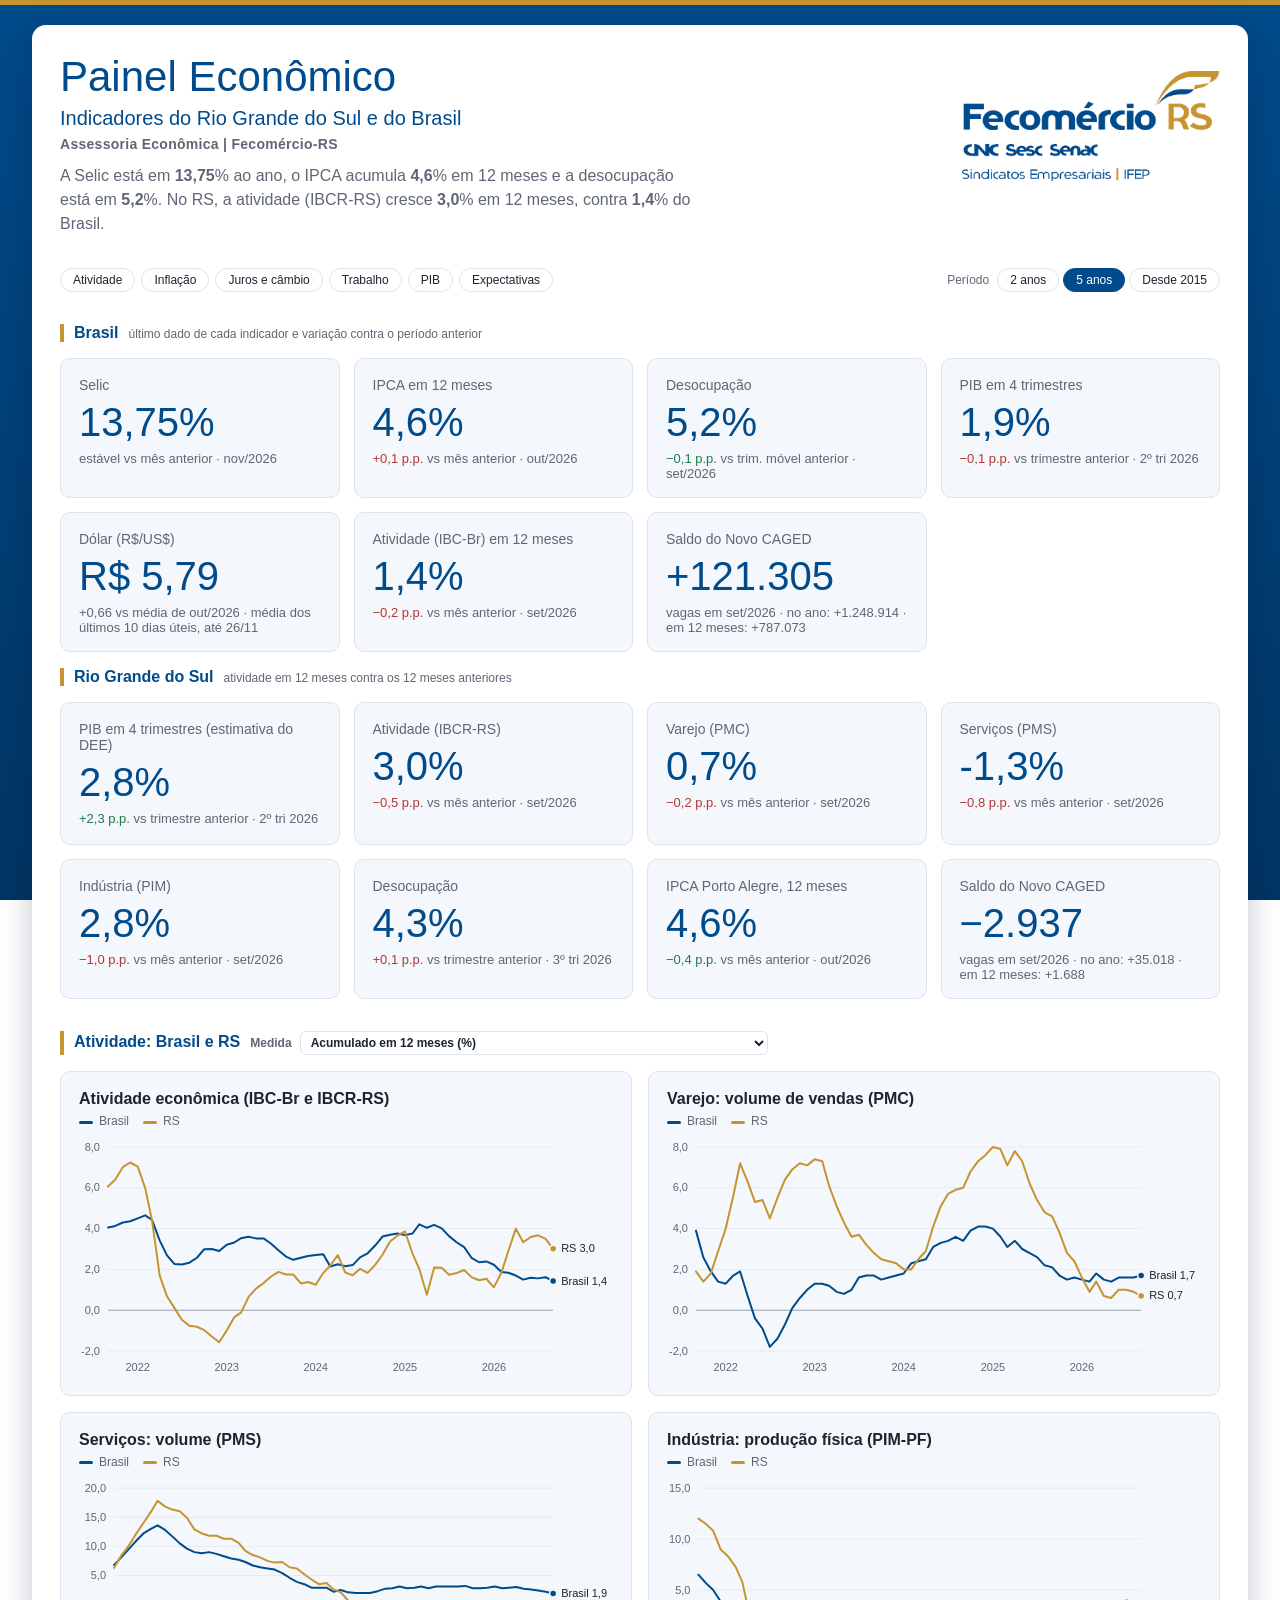
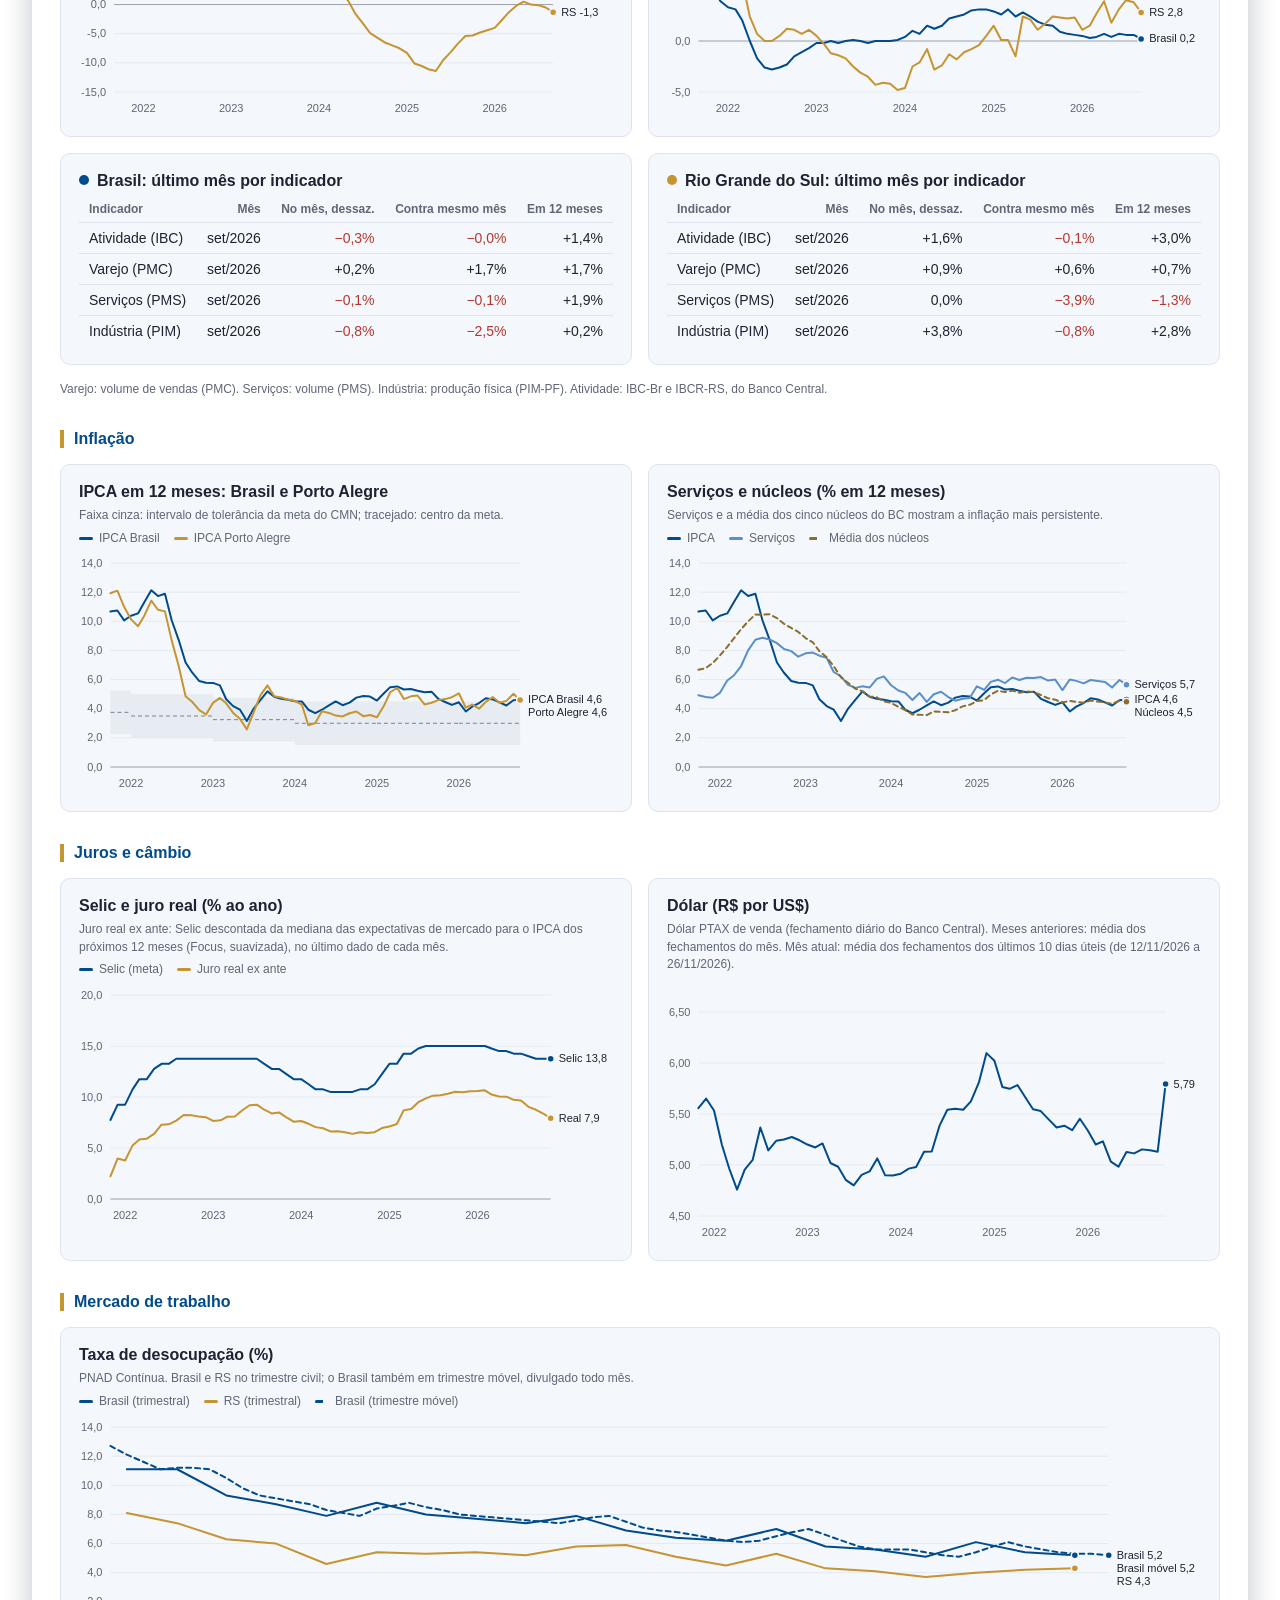
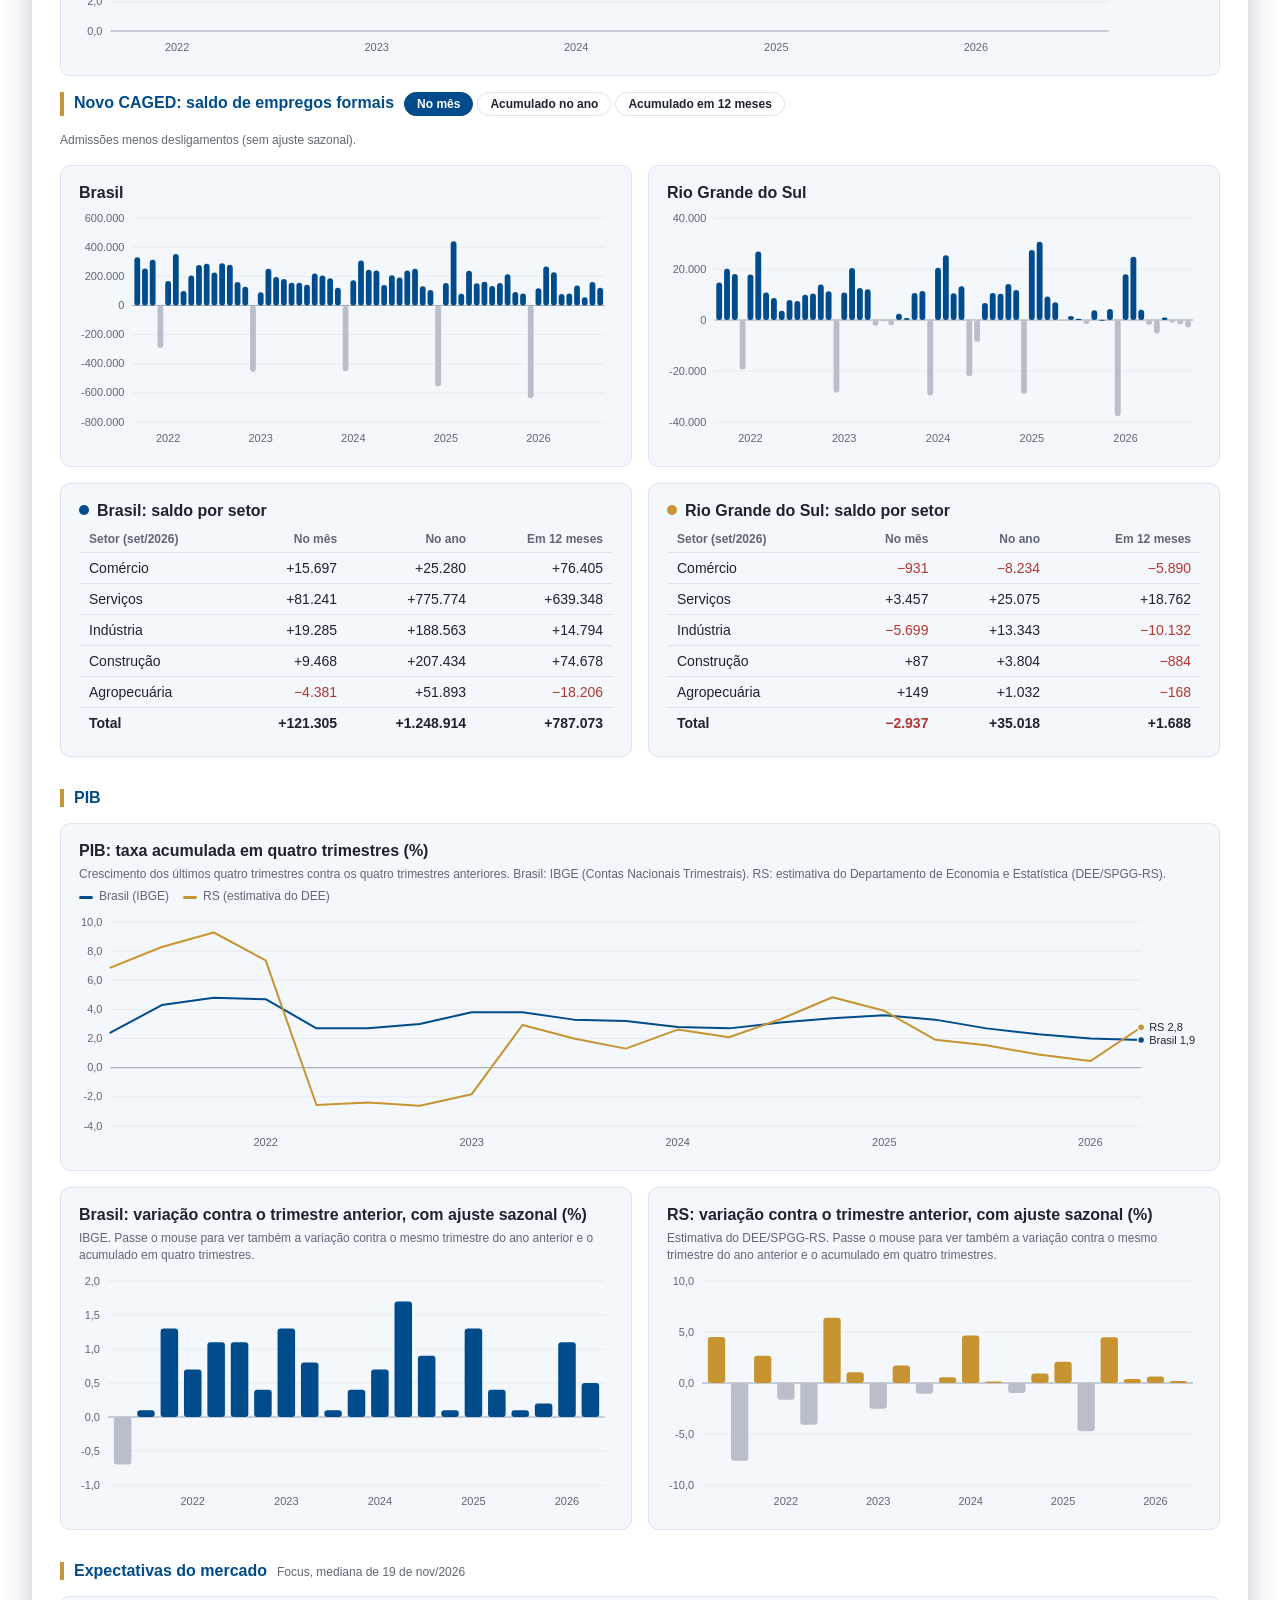
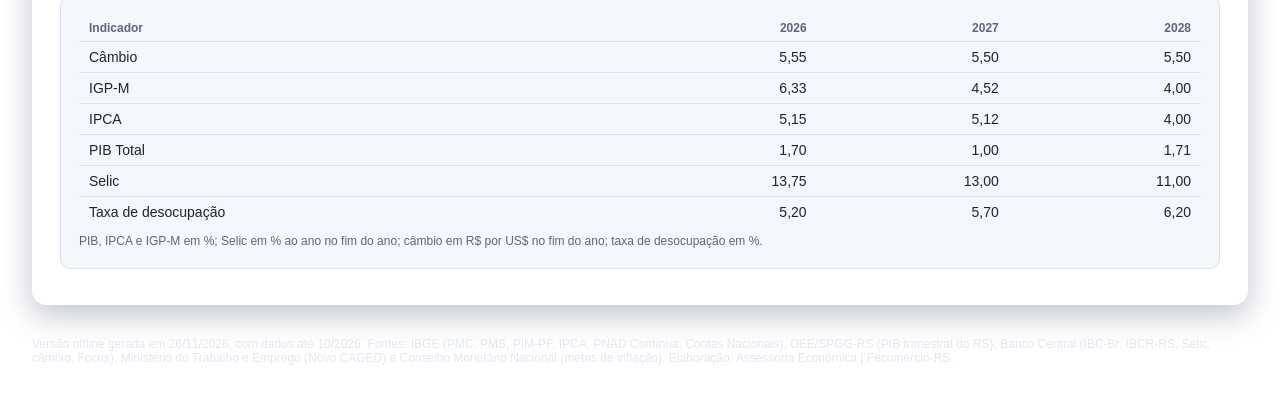
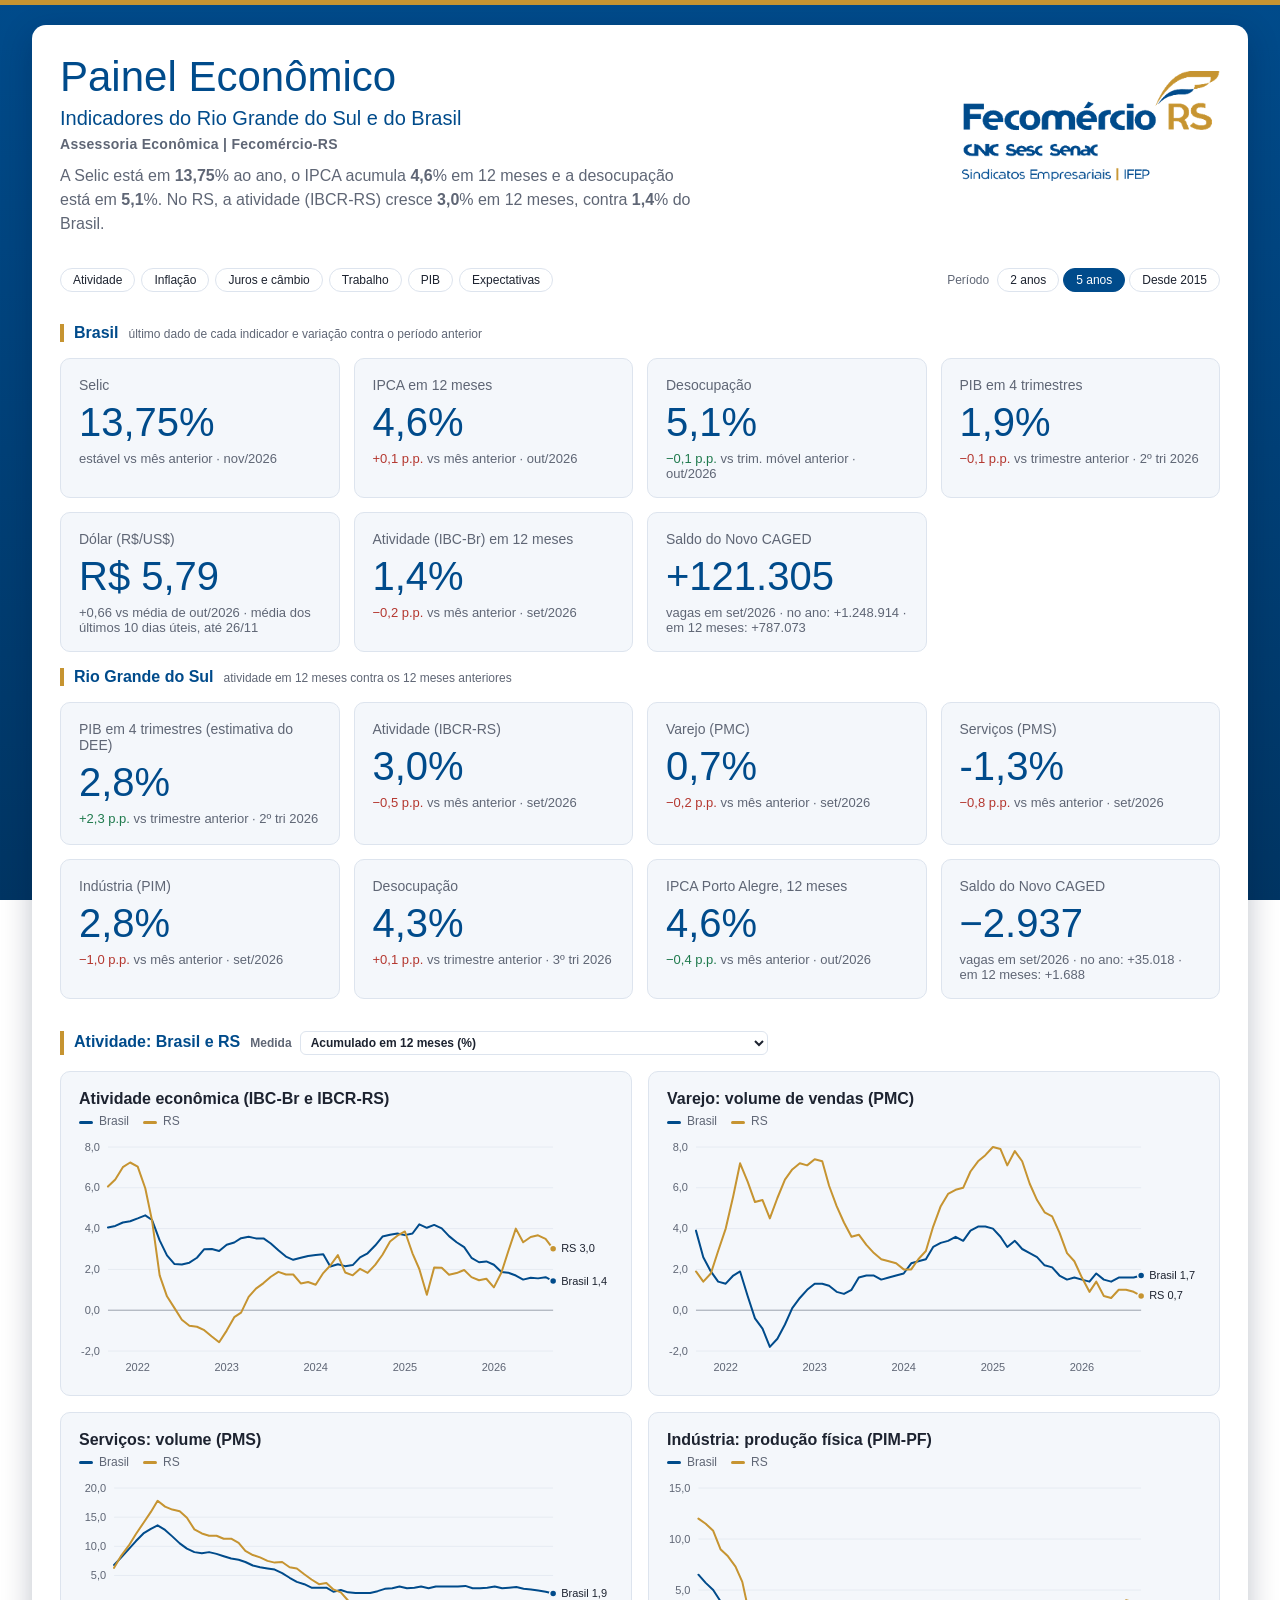
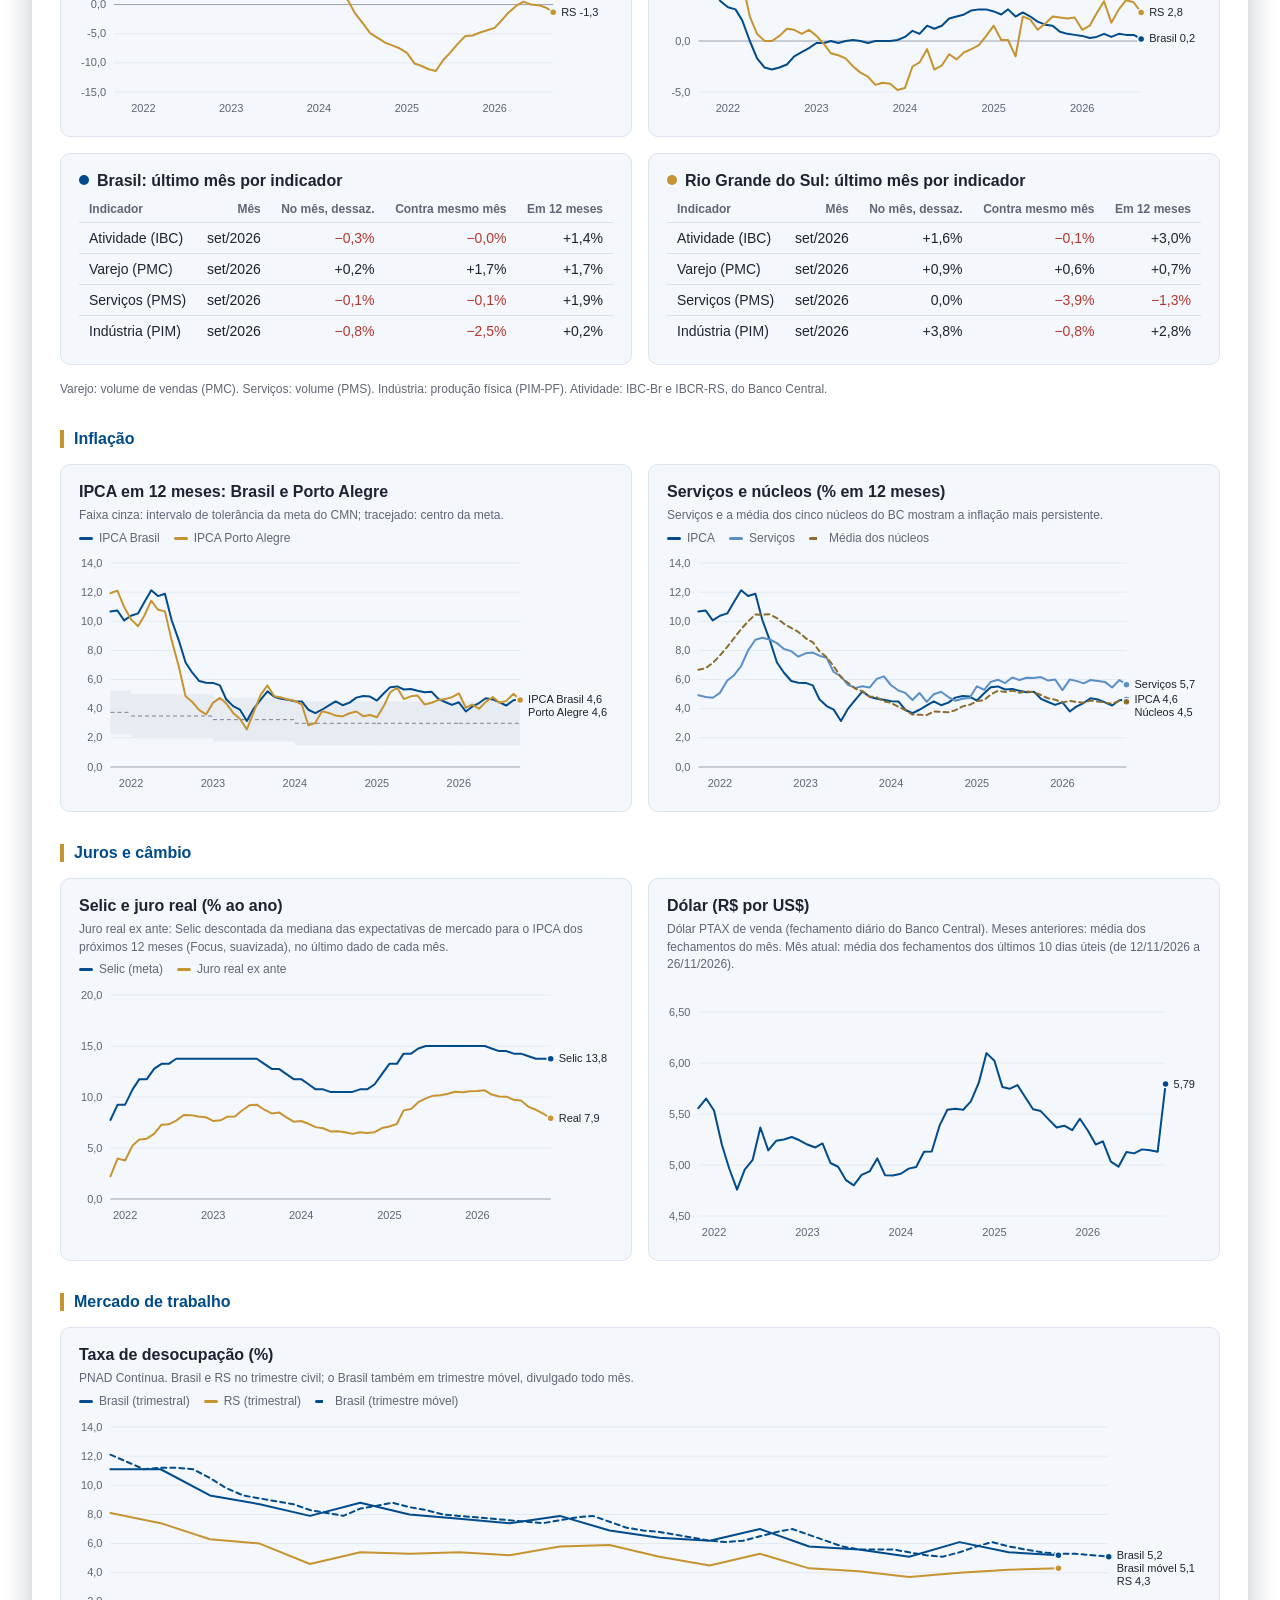
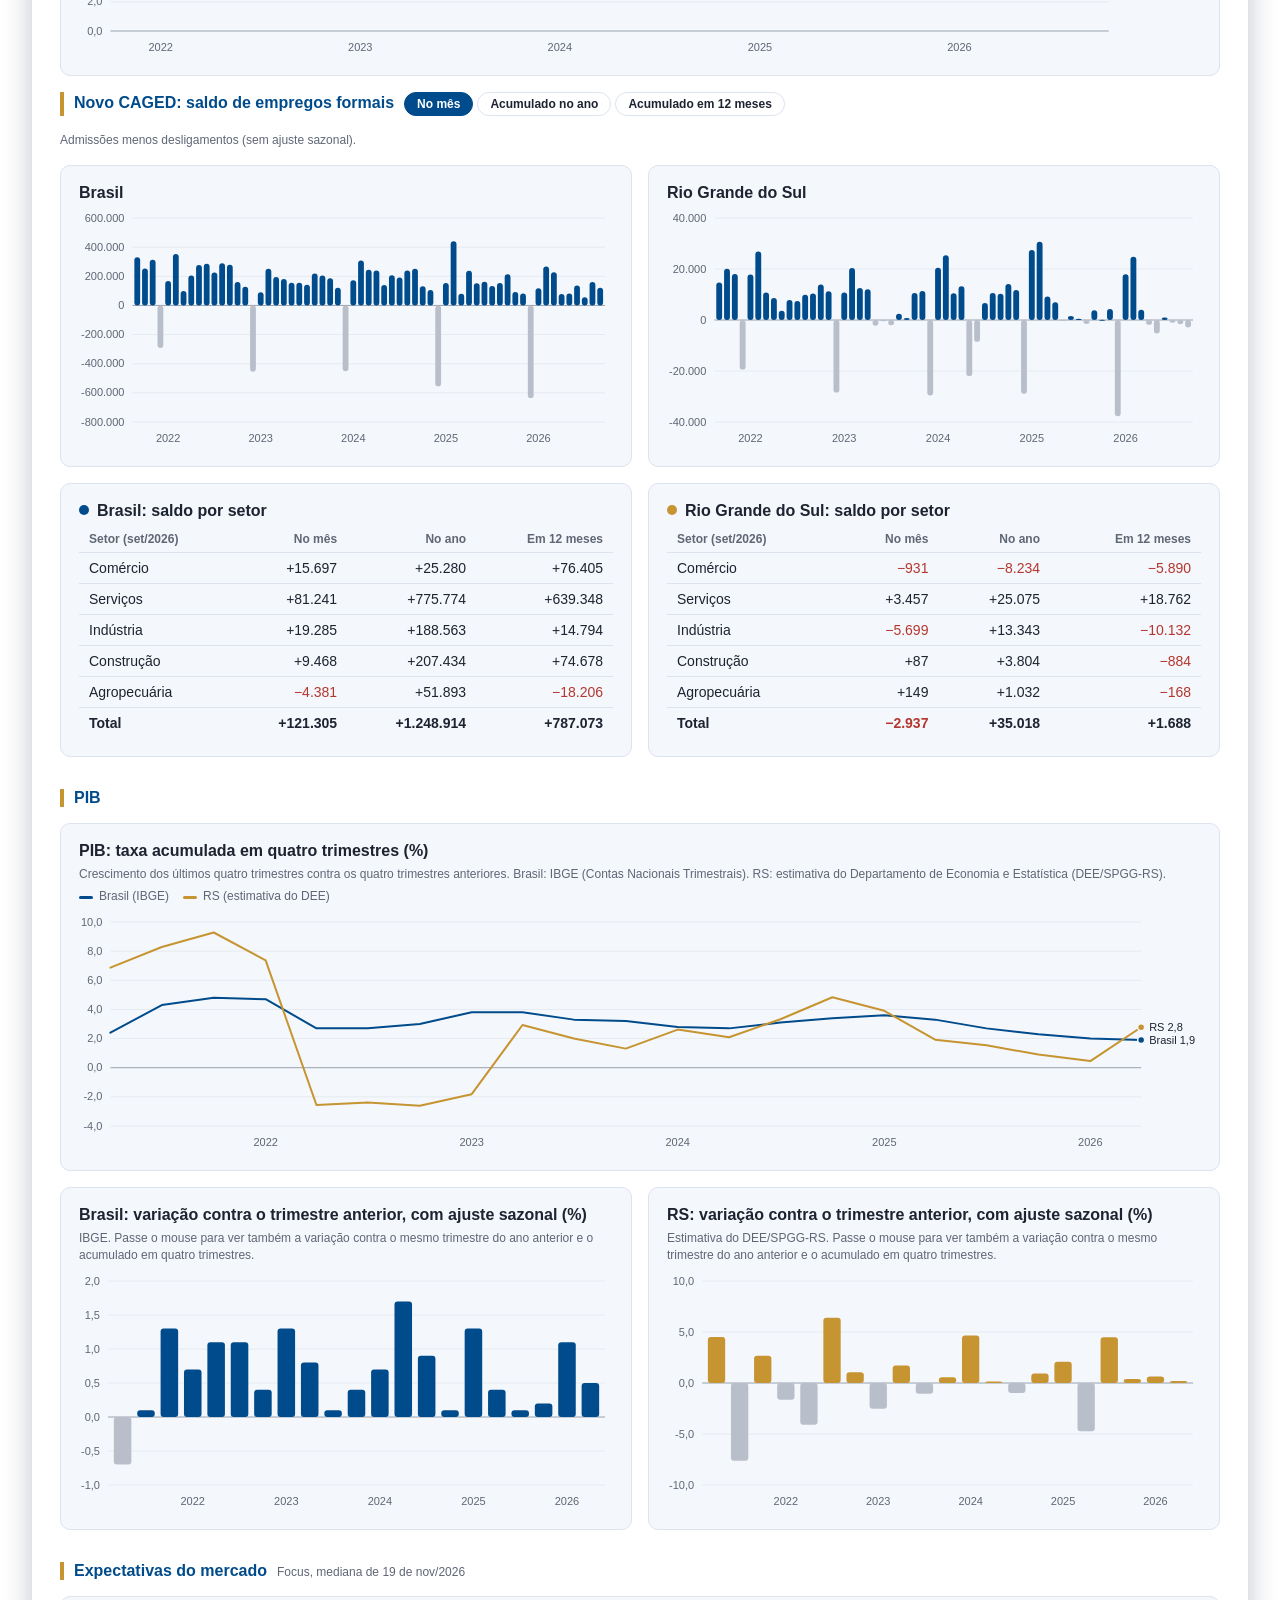
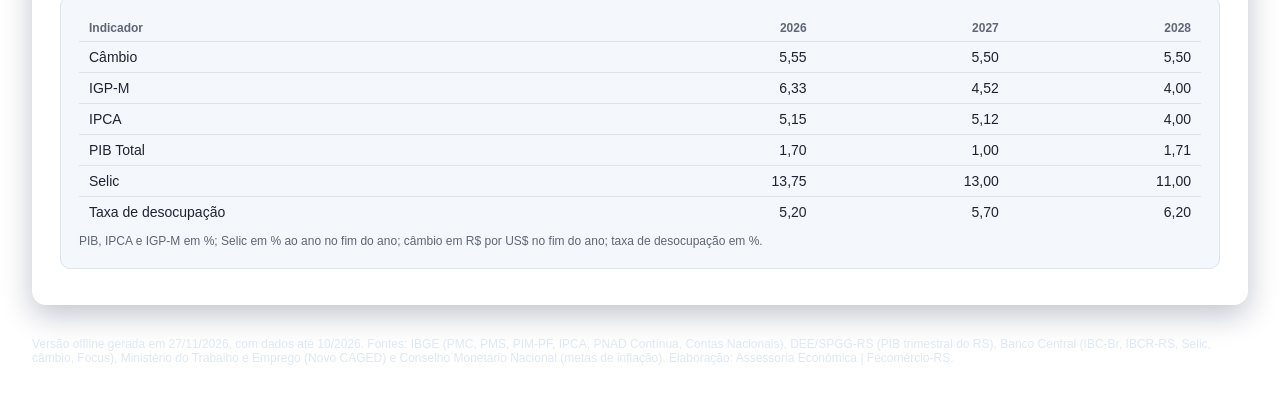
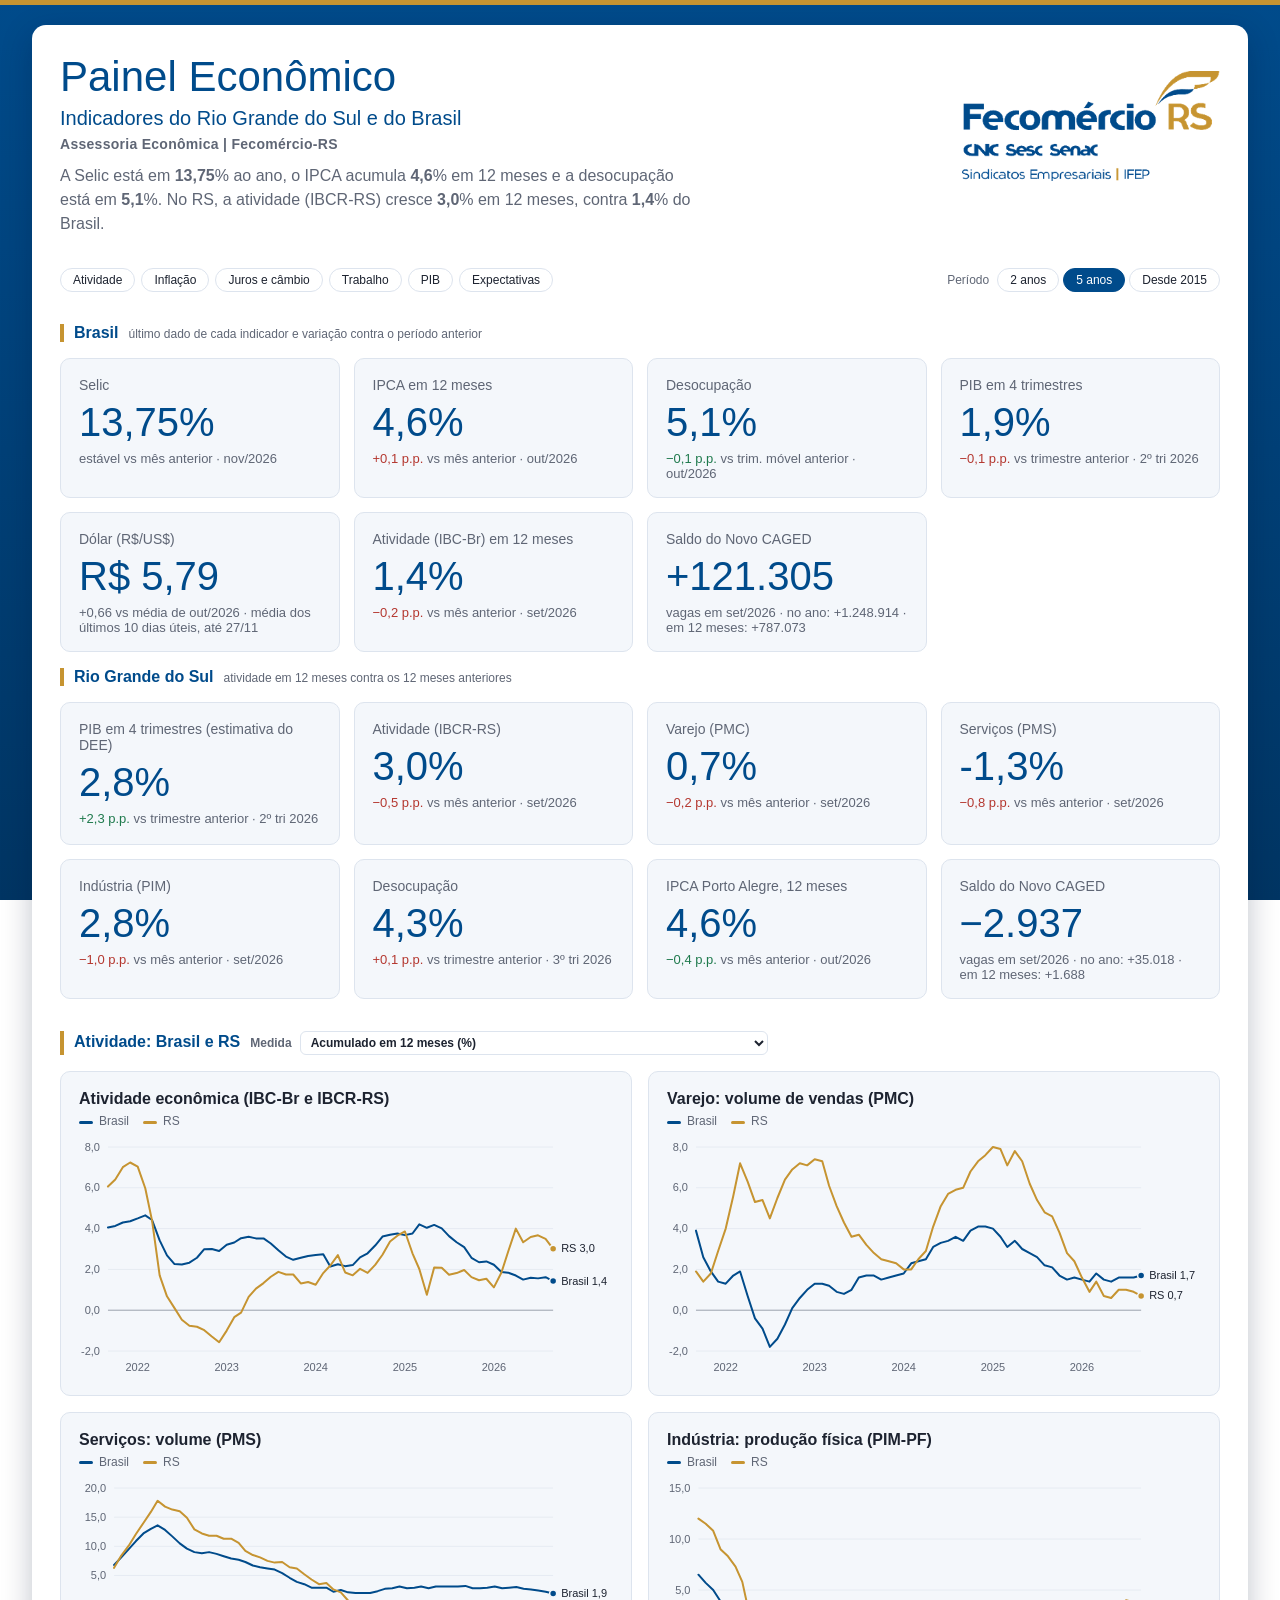
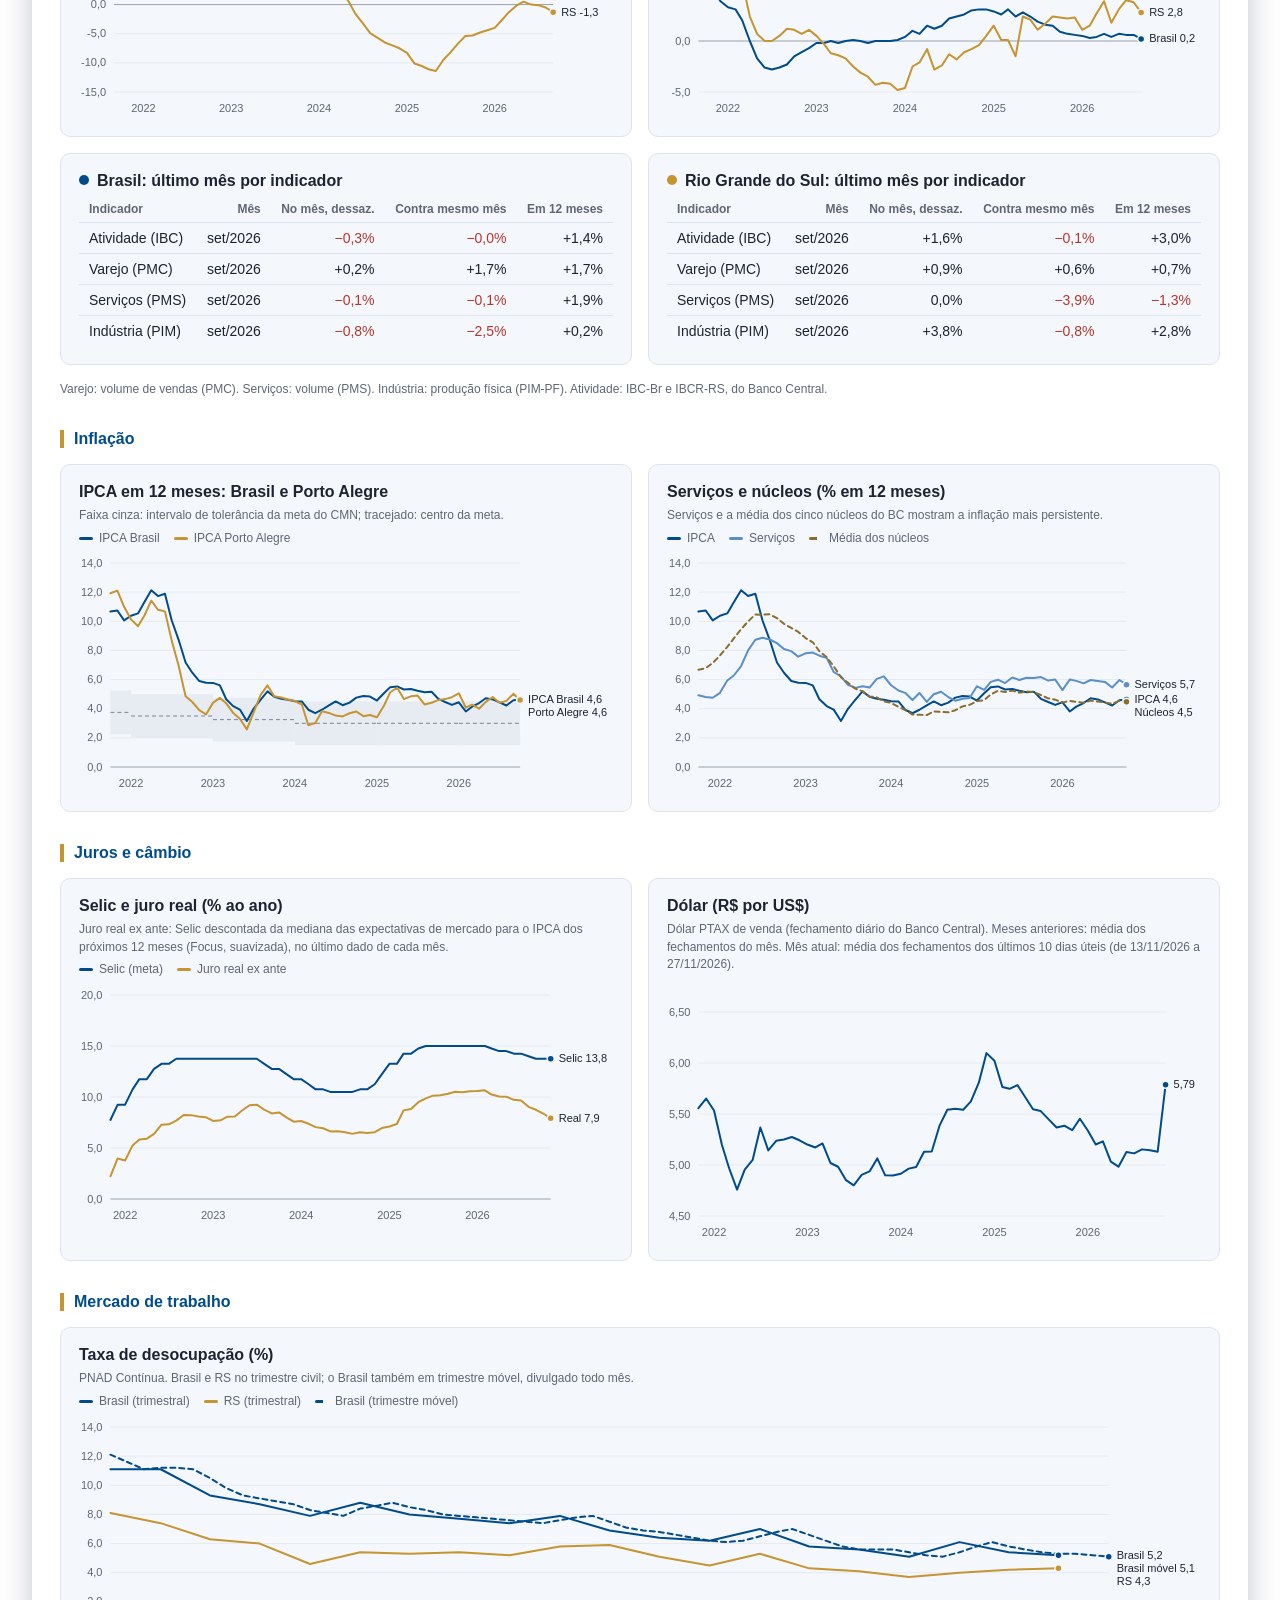
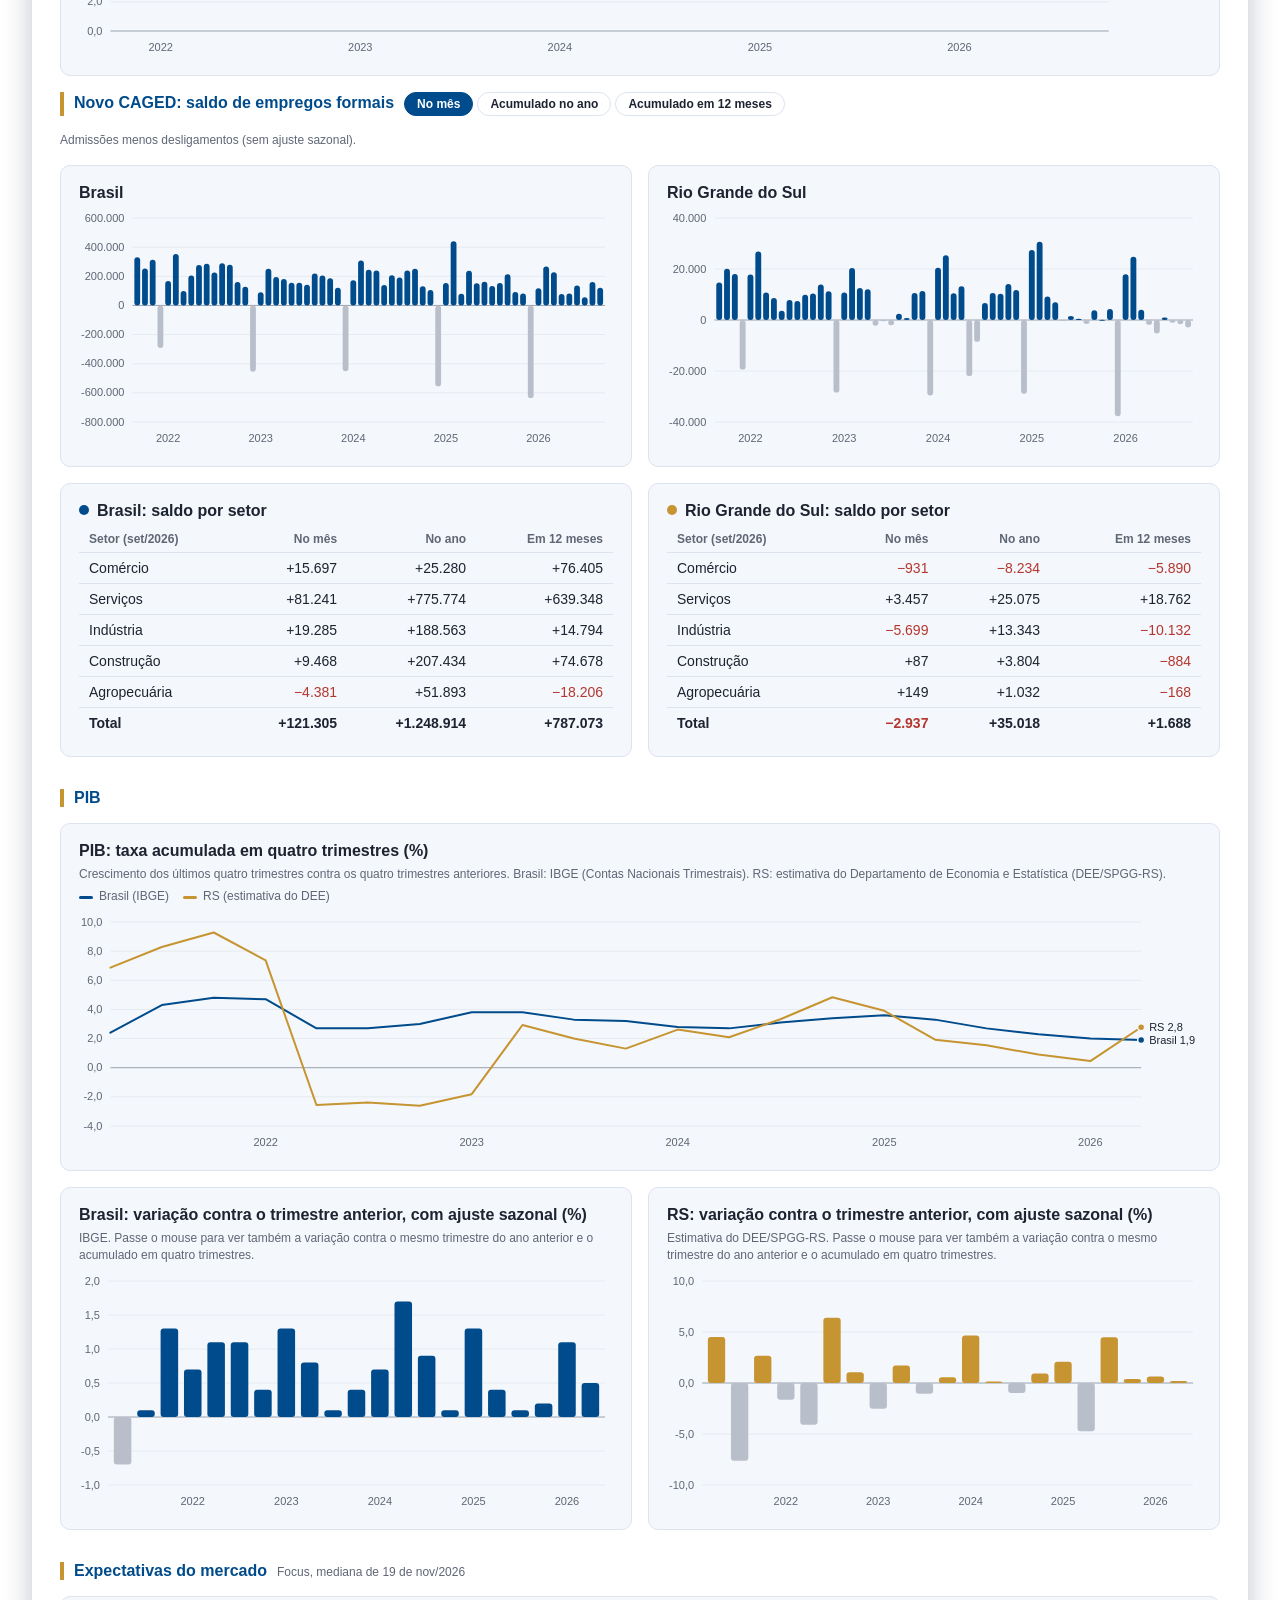
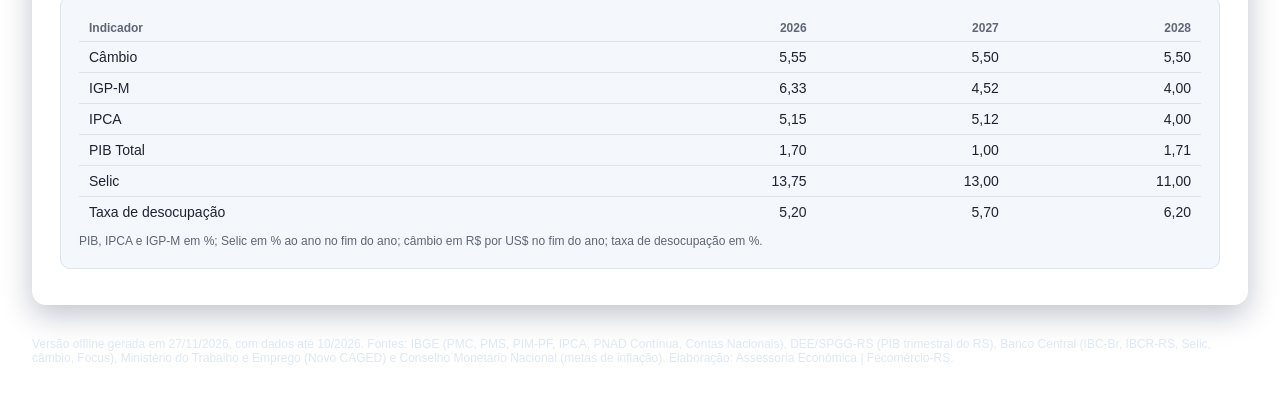
